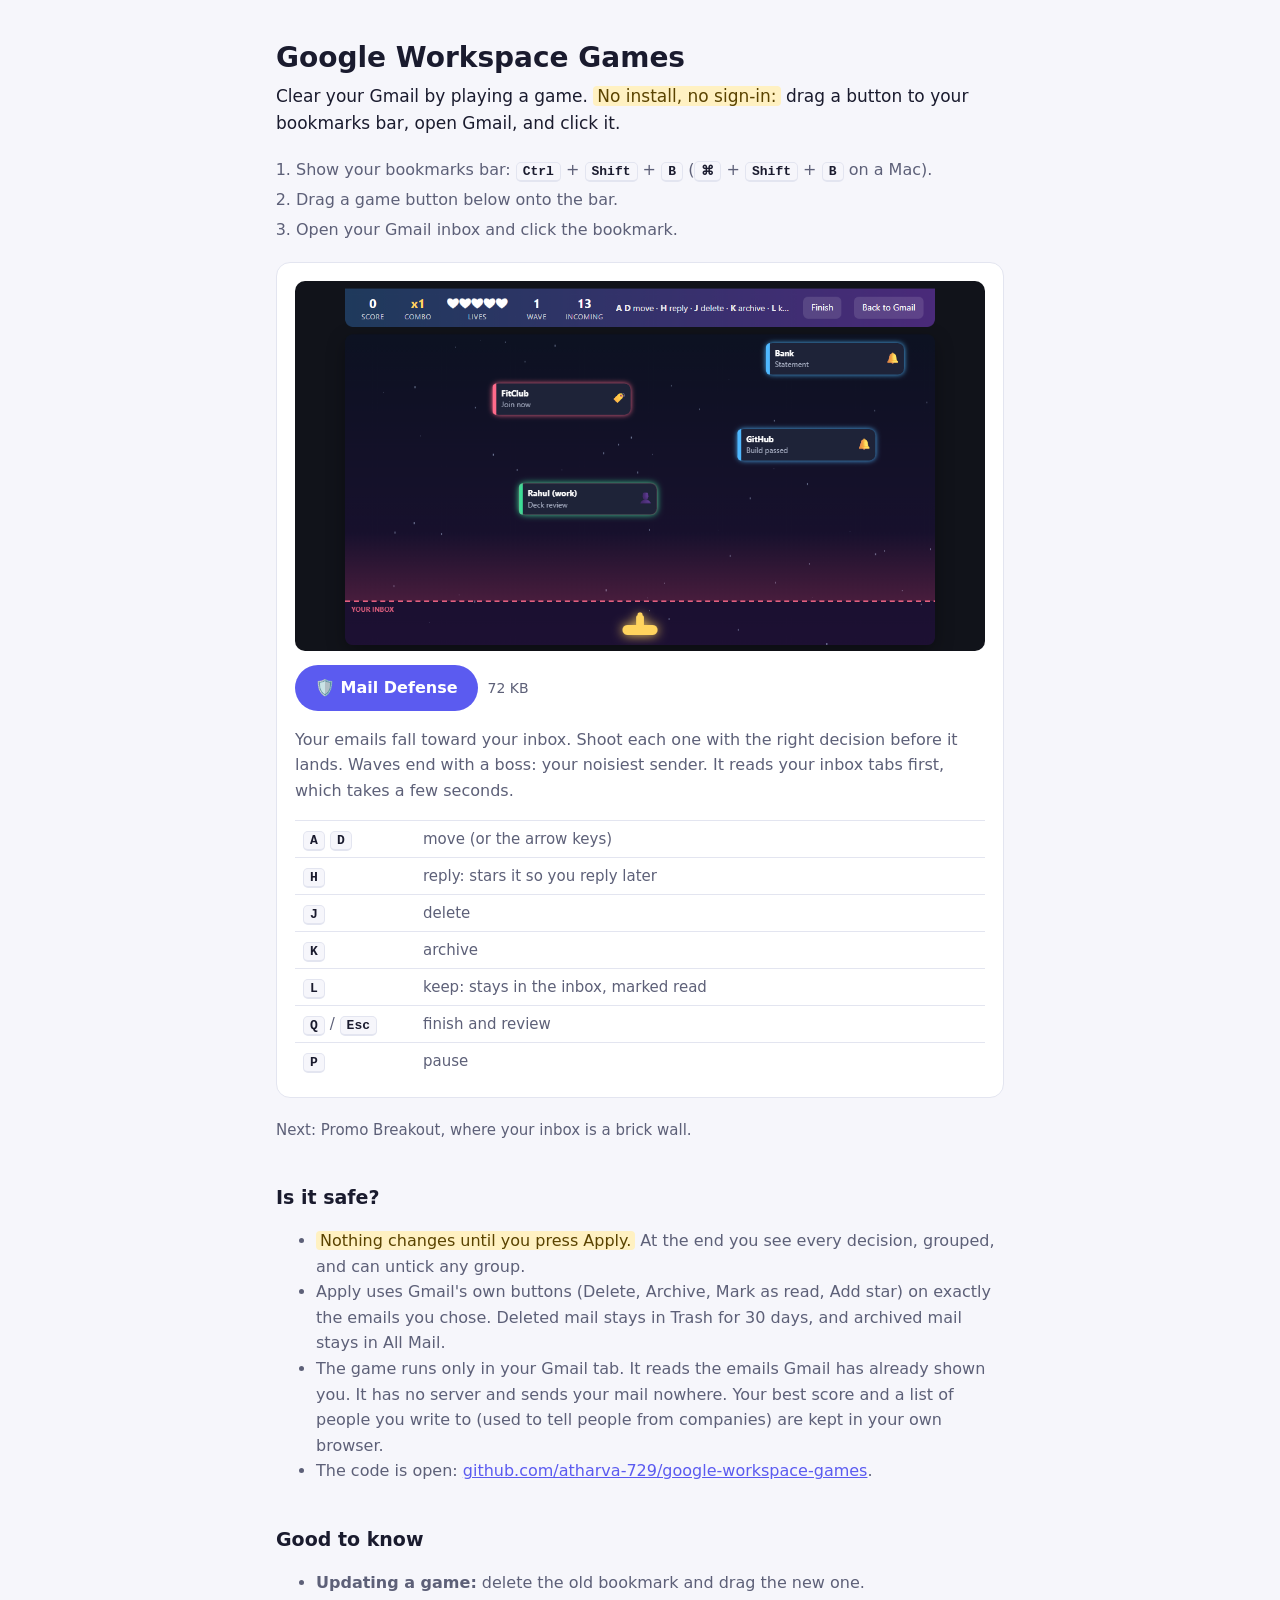
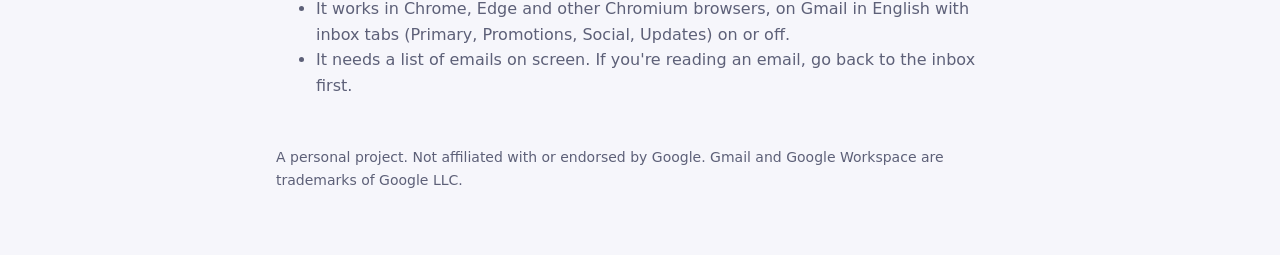
==== docs/index.html @ e8d9c585 "Mail Defense as a bookmarklet, right-hand controls, Gmail rate-limit fix - Bookmarklet: Mail Defense" ====
<!doctype html>
<html lang="en"><head><meta charset="utf-8"><meta name="viewport" content="width=device-width, initial-scale=1">
<title>Google Workspace Games</title>
<meta name="description" content="Clear your Gmail by playing a game. Drag a button to your bookmarks bar, open Gmail, click it. No install, no sign-in.">
<style>
  :root { --bg: #f6f6fb; --fg: #1a1b2e; --dim: #5d6078; --card: #ffffff; --line: #e3e5f0; --accent: #5b5bf0; --hi: #fff1c2; --hi-fg: #5a4300; }
  @media (prefers-color-scheme: dark) { :root:not([data-theme="light"]) { --bg: #0f1020; --fg: #eceefa; --dim: #a0a3c0; --card: #1a1c33; --line: #2b2e4a; --accent: #9a9aff; --hi: #3a3214; --hi-fg: #ffe08a; } }
  * { box-sizing: border-box; }
  body { margin: 0; background: var(--bg); color: var(--fg); font: 16px/1.6 system-ui, "Segoe UI", sans-serif; }
  main { max-width: 760px; margin: 0 auto; padding: 40px 16px 64px; overflow-wrap: anywhere; }
  h1 { font-size: 28px; line-height: 1.25; margin: 0 0 8px; }
  h2 { font-size: 19px; margin: 40px 0 10px; }
  p, li { color: var(--dim); }
  .lead { font-size: 17px; color: var(--fg); margin: 0 0 20px; }
  mark { background: var(--hi); color: var(--hi-fg); padding: 0 4px; border-radius: 4px; }
  .game { background: var(--card); border: 1px solid var(--line); border-radius: 14px; padding: 18px; margin: 20px 0; }
  .game img { width: 100%; height: auto; aspect-ratio: 1100 / 590; object-fit: cover; object-position: top; border-radius: 10px; display: block; margin-bottom: 14px; }
  .drag { display: inline-block; padding: 10px 20px; border-radius: 999px; background: var(--accent); color: #fff; font-weight: 650; text-decoration: none; cursor: grab; }
  .drag:active { cursor: grabbing; }
  .size { margin-left: 10px; color: var(--dim); font-size: 14px; }
  .steps { padding-left: 20px; }
  .steps li { margin: 4px 0; }
  table { border-collapse: collapse; width: 100%; font-size: 15px; }
  td { padding: 6px 8px; border-top: 1px solid var(--line); color: var(--dim); }
  td:first-child { width: 120px; white-space: nowrap; }
  kbd { display: inline-block; min-width: 22px; padding: 1px 6px; border: 1px solid var(--line); border-bottom-width: 2px; border-radius: 5px; background: var(--bg); color: var(--fg); font: 600 13px ui-monospace, Consolas, monospace; text-align: center; }
  .soon { color: var(--dim); font-size: 15px; }
  footer { margin-top: 48px; font-size: 14px; color: var(--dim); }
  a { color: var(--accent); }
</style></head>
<body><main>
<h1>Google Workspace Games</h1>
<p class="lead">Clear your Gmail by playing a game. <mark>No install, no sign-in:</mark> drag a button to your bookmarks bar, open Gmail, and click it.</p>
<ol class="steps">
  <li>Show your bookmarks bar: <kbd>Ctrl</kbd> + <kbd>Shift</kbd> + <kbd>B</kbd> (<kbd>⌘</kbd> + <kbd>Shift</kbd> + <kbd>B</kbd> on a Mac).</li>
  <li>Drag a game button below onto the bar.</li>
  <li>Open your Gmail inbox and click the bookmark.</li>
</ol>

<section class="game">
  <img src="defense.png" alt="Mail Defense: emails fall toward your inbox while you shoot them from the bottom" width="1100" height="590">
  <a class="drag" href="javascript:(()%20%3D%3E%20%7B%0Aconst%20IA_CSS%20%3D%20%22%3Ahost%20%7B%5Cn%20%20--bg%3A%20%23f6f7fb%3B%20--panel%3A%20%23ffffff%3B%20--line%3A%20%23e3e6ee%3B%20--text%3A%20%231c2030%3B%20--dim%3A%20%236b7285%3B%5Cn%20%20--accent%3A%20%235b5bf0%3B%20--accent-soft%3A%20%23ececfe%3B%20--sel%3A%20%23fff6d6%3B%20--gold%3A%20%23f2a20c%3B%20--good%3A%20%231f9d63%3B%20--bad%3A%20%23d84a4a%3B%5Cn%7D%5Cn%40media%20(prefers-color-scheme%3A%20dark)%20%7B%5Cn%20%20%3Ahost%20%7B%20--bg%3A%20%2311131a%3B%20--panel%3A%20%23181b24%3B%20--line%3A%20%232a2f3d%3B%20--text%3A%20%23e7e9f0%3B%20--dim%3A%20%238e95a8%3B%5Cn%20%20%20%20--accent%3A%20%238b8bff%3B%20--accent-soft%3A%20%2323264a%3B%20--sel%3A%20%232b2a1c%3B%20%7D%5Cn%7D%5Cn*%20%7B%20box-sizing%3A%20border-box%3B%20%7D%5Cnhtml%2C%20body%20%7B%20margin%3A%200%3B%20background%3A%20var(--bg)%3B%20color%3A%20var(--text)%3B%20font%3A%2014px%2F1.45%20%5C%22Segoe%20UI%5C%22%2C%20system-ui%2C%20sans-serif%3B%20%7D%5Cnbutton%20%7B%20font%3A%20inherit%3B%20color%3A%20inherit%3B%20background%3A%20var(--panel)%3B%20border%3A%201px%20solid%20var(--line)%3B%20border-radius%3A%208px%3B%20padding%3A%206px%2012px%3B%20cursor%3A%20pointer%3B%20%7D%5Cnbutton%3Ahover%20%7B%20border-color%3A%20var(--accent)%3B%20%7D%5Cnbutton.primary%20%7B%20background%3A%20var(--accent)%3B%20border-color%3A%20var(--accent)%3B%20color%3A%20%23fff%3B%20%7D%5Cnbutton.link%20%7B%20border%3A%200%3B%20background%3A%20none%3B%20color%3A%20var(--accent)%3B%20padding%3A%204px%206px%3B%20%7D%5Cn.hidden%20%7B%20display%3A%20none%20!important%3B%20%7D%5Cn%5Cn.landing%20%7B%20max-width%3A%20460px%3B%20margin%3A%2018vh%20auto%200%3B%20text-align%3A%20center%3B%20padding%3A%200%2016px%3B%20%7D%5Cn.landing%20h1%20%7B%20font-size%3A%202rem%3B%20margin%3A%200%200%208px%3B%20%7D%5Cn.landing%20p%20%7B%20color%3A%20var(--dim)%3B%20%7D%5Cn.landing-btns%20%7B%20display%3A%20flex%3B%20gap%3A%2012px%3B%20justify-content%3A%20center%3B%20margin%3A%2024px%200%2012px%3B%20%7D%5Cn.landing-btns%20button%20%7B%20padding%3A%2010px%2020px%3B%20%7D%5Cn.msg%20%7B%20font-size%3A%20.9rem%3B%20color%3A%20var(--bad)%20!important%3B%20white-space%3A%20pre-line%3B%20%7D%5Cn%5Cn.top%20%7B%20position%3A%20sticky%3B%20top%3A%200%3B%20z-index%3A%205%3B%20display%3A%20flex%3B%20align-items%3A%20center%3B%20gap%3A%2014px%3B%20padding%3A%2010px%2020px%3B%20background%3A%20var(--panel)%3B%20border-bottom%3A%201px%20solid%20var(--line)%3B%20%7D%5Cn.brand%20%7B%20font-weight%3A%20700%3B%20letter-spacing%3A%20.2px%3B%20%7D%5Cn.views%20%7B%20display%3A%20flex%3B%20gap%3A%204px%3B%20%7D%5Cn.views%20button%20%7B%20border%3A%200%3B%20background%3A%20none%3B%20color%3A%20var(--dim)%3B%20%7D%5Cn.views%20button.active%20%7B%20background%3A%20var(--accent-soft)%3B%20color%3A%20var(--accent)%3B%20font-weight%3A%20600%3B%20%7D%5Cn%23searchForm%20%7B%20flex%3A%201%3B%20max-width%3A%20520px%3B%20%7D%5Cn%23search%20%7B%20width%3A%20100%25%3B%20padding%3A%208px%2012px%3B%20border-radius%3A%208px%3B%20border%3A%201px%20solid%20var(--line)%3B%20background%3A%20var(--bg)%3B%20color%3A%20var(--text)%3B%20font%3A%20inherit%3B%20%7D%5Cn.game-btn.on%20%7B%20background%3A%20var(--gold)%3B%20border-color%3A%20var(--gold)%3B%20color%3A%20%231b1300%3B%20font-weight%3A%20600%3B%20%7D%5Cn.who%20%7B%20margin-left%3A%20auto%3B%20color%3A%20var(--dim)%3B%20font-size%3A%20.85rem%3B%20white-space%3A%20nowrap%3B%20%7D%5Cn%5Cn.hud%20%7B%20position%3A%20sticky%3B%20top%3A%2053px%3B%20z-index%3A%204%3B%20display%3A%20flex%3B%20align-items%3A%20center%3B%20gap%3A%2022px%3B%20padding%3A%208px%2020px%3B%20background%3A%20linear-gradient(90deg%2C%20%232a1f5c%2C%20%234a2a7a)%3B%20color%3A%20%23fff%3B%20%7D%5Cn.stat%20%7B%20display%3A%20flex%3B%20flex-direction%3A%20column%3B%20align-items%3A%20center%3B%20min-width%3A%2052px%3B%20%7D%5Cn.stat%20b%20%7B%20font-size%3A%201.25rem%3B%20font-variant-numeric%3A%20tabular-nums%3B%20%7D%5Cn.stat%20span%20%7B%20font-size%3A%20.7rem%3B%20text-transform%3A%20uppercase%3B%20letter-spacing%3A%20.6px%3B%20opacity%3A%20.7%3B%20%7D%5Cn.combo%20b%20%7B%20color%3A%20%23ffd45e%3B%20%7D%5Cn.combo%20i%20%7B%20display%3A%20block%3B%20width%3A%2052px%3B%20height%3A%203px%3B%20background%3A%20rgba(255%2C255%2C255%2C.2)%3B%20border-radius%3A%202px%3B%20margin-top%3A%202px%3B%20%7D%5Cn.combo%20em%20%7B%20display%3A%20block%3B%20height%3A%20100%25%3B%20width%3A%200%3B%20background%3A%20%23ffd45e%3B%20border-radius%3A%202px%3B%20%7D%5Cn.combo.pop%20b%20%7B%20animation%3A%20pop%20.25s%3B%20%7D%5Cn%40keyframes%20pop%20%7B%2050%25%20%7B%20transform%3A%20scale(1.4)%3B%20%7D%20%7D%5Cn.progress%20%7B%20position%3A%20relative%3B%20flex%3A%201%3B%20height%3A%2018px%3B%20background%3A%20rgba(255%2C255%2C255%2C.15)%3B%20border-radius%3A%209px%3B%20overflow%3A%20hidden%3B%20%7D%5Cn%23progressFill%20%7B%20height%3A%20100%25%3B%20width%3A%200%3B%20background%3A%20linear-gradient(90deg%2C%20%233ddc97%2C%20%23ffd45e)%3B%20transition%3A%20width%20.3s%3B%20%7D%5Cn%23progressText%20%7B%20position%3A%20absolute%3B%20inset%3A%200%3B%20text-align%3A%20center%3B%20font-size%3A%20.75rem%3B%20line-height%3A%2018px%3B%20%7D%5Cn%5Cnmain%20%7B%20max-width%3A%201100px%3B%20margin%3A%2016px%20auto%3B%20padding%3A%200%2020px%2080px%3B%20%7D%5Cn.status%20%7B%20color%3A%20var(--dim)%3B%20padding%3A%208px%204px%3B%20%7D%5Cn%23list%20%7B%20list-style%3A%20none%3B%20margin%3A%200%3B%20padding%3A%200%3B%20background%3A%20var(--panel)%3B%20border%3A%201px%20solid%20var(--line)%3B%20border-radius%3A%2010px%3B%20overflow%3A%20hidden%3B%20%7D%5Cn%23list%3Aempty%20%7B%20display%3A%20none%3B%20%7D%5Cn.row%20%7B%20display%3A%20grid%3B%20grid-template-columns%3A%2028px%20190px%201fr%20auto%3B%20gap%3A%2010px%3B%20align-items%3A%20center%3B%20padding%3A%209px%2014px%3B%20border-bottom%3A%201px%20solid%20var(--line)%3B%20cursor%3A%20pointer%3B%20position%3A%20relative%3B%20transition%3A%20transform%20.18s%2C%20opacity%20.18s%3B%20%7D%5Cn.row%3Alast-child%20%7B%20border-bottom%3A%200%3B%20%7D%5Cn.row%3Ahover%20%7B%20background%3A%20var(--accent-soft)%3B%20%7D%5Cn.row.sel%20%7B%20background%3A%20var(--sel)%3B%20box-shadow%3A%20inset%203px%200%200%20var(--accent)%3B%20%7D%5Cn.row.unread%20.from%2C%20.row.unread%20.subj%20%7B%20font-weight%3A%20700%3B%20%7D%5Cn.row%3Anot(.unread)%20%7B%20color%3A%20var(--dim)%3B%20%7D%5Cn.row.leaving%20%7B%20transform%3A%20translateX(60px)%3B%20opacity%3A%200%3B%20%7D%5Cn.from%20%7B%20white-space%3A%20nowrap%3B%20overflow%3A%20hidden%3B%20text-overflow%3A%20ellipsis%3B%20%7D%5Cn.from%20small%20%7B%20color%3A%20var(--dim)%3B%20font-weight%3A%20400%3B%20%7D%5Cn.text%20%7B%20white-space%3A%20nowrap%3B%20overflow%3A%20hidden%3B%20text-overflow%3A%20ellipsis%3B%20%7D%5Cn.subj%20%7B%20color%3A%20var(--text)%3B%20%7D%5Cn.snip%20%7B%20color%3A%20var(--dim)%3B%20%7D%5Cn.date%20%7B%20font-size%3A%20.8rem%3B%20color%3A%20var(--dim)%3B%20white-space%3A%20nowrap%3B%20%7D%5Cn.acts%20%7B%20position%3A%20absolute%3B%20right%3A%2012px%3B%20display%3A%20none%3B%20gap%3A%206px%3B%20background%3A%20inherit%3B%20%7D%5Cn.row%3Ahover%20.acts%20%7B%20display%3A%20flex%3B%20%7D%5Cn.row%3Ahover%20.date%20%7B%20visibility%3A%20hidden%3B%20%7D%5Cn.acts%20button%20%7B%20padding%3A%203px%209px%3B%20font-size%3A%20.8rem%3B%20%7D%5Cn.star%20%7B%20border%3A%200%3B%20background%3A%20none%3B%20padding%3A%200%3B%20font-size%3A%201.1rem%3B%20color%3A%20var(--line)%3B%20%7D%5Cn.star.on%20%7B%20color%3A%20var(--gold)%3B%20%7D%5Cn.empty%20%7B%20text-align%3A%20center%3B%20padding%3A%2060px%200%3B%20color%3A%20var(--dim)%3B%20font-size%3A%201.1rem%3B%20%7D%5Cn%5Cn.thread-head%20%7B%20display%3A%20flex%3B%20align-items%3A%20center%3B%20gap%3A%2010px%3B%20margin-bottom%3A%2012px%3B%20flex-wrap%3A%20wrap%3B%20%7D%5Cn.thread-head%20h1%20%7B%20flex-basis%3A%20100%25%3B%20font-size%3A%201.35rem%3B%20margin%3A%206px%200%200%3B%20%7D%5Cn.msg-card%20%7B%20background%3A%20var(--panel)%3B%20border%3A%201px%20solid%20var(--line)%3B%20border-radius%3A%2010px%3B%20margin-bottom%3A%2012px%3B%20overflow%3A%20hidden%3B%20%7D%5Cn.msg-card%20header%20%7B%20display%3A%20flex%3B%20gap%3A%208px%3B%20align-items%3A%20baseline%3B%20padding%3A%2010px%2014px%3B%20border-bottom%3A%201px%20solid%20var(--line)%3B%20%7D%5Cn.msg-card%20header%20span%20%7B%20color%3A%20var(--dim)%3B%20font-size%3A%20.85rem%3B%20%7D%5Cn.msg-card%20header%20time%20%7B%20margin-left%3A%20auto%3B%20color%3A%20var(--dim)%3B%20font-size%3A%20.8rem%3B%20%7D%5Cn.msg-card%20iframe%20%7B%20display%3A%20block%3B%20width%3A%20100%25%3B%20border%3A%200%3B%20background%3A%20%23fff%3B%20min-height%3A%2060px%3B%20%7D%5Cn%5Cn.toast%20%7B%20position%3A%20fixed%3B%20left%3A%2050%25%3B%20bottom%3A%2024px%3B%20transform%3A%20translateX(-50%25)%3B%20background%3A%20%2323263a%3B%20color%3A%20%23fff%3B%20padding%3A%2010px%2016px%3B%20border-radius%3A%208px%3B%20display%3A%20flex%3B%20gap%3A%2012px%3B%20align-items%3A%20center%3B%20z-index%3A%2020%3B%20box-shadow%3A%200%206px%2024px%20rgba(0%2C0%2C0%2C.25)%3B%20%7D%5Cn.toast%20button%20%7B%20background%3A%20none%3B%20border%3A%200%3B%20color%3A%20%23ffd45e%3B%20font-weight%3A%20600%3B%20padding%3A%200%3B%20%7D%5Cn.float%20%7B%20position%3A%20fixed%3B%20z-index%3A%2030%3B%20pointer-events%3A%20none%3B%20font-weight%3A%20800%3B%20color%3A%20var(--gold)%3B%20text-shadow%3A%200%201px%200%20rgba(0%2C0%2C0%2C.25)%3B%20animation%3A%20floatUp%20.9s%20ease-out%20forwards%3B%20%7D%5Cn%40keyframes%20floatUp%20%7B%20to%20%7B%20transform%3A%20translateY(-46px)%3B%20opacity%3A%200%3B%20%7D%20%7D%5Cn%5Cn.overlay%20%7B%20position%3A%20fixed%3B%20inset%3A%200%3B%20z-index%3A%2040%3B%20background%3A%20rgba(10%2C12%2C20%2C.55)%3B%20display%3A%20grid%3B%20place-items%3A%20center%3B%20%7D%5Cn.panel%20%7B%20background%3A%20var(--panel)%3B%20border-radius%3A%2014px%3B%20padding%3A%2022px%2026px%3B%20width%3A%20min(420px%2C%2092vw)%3B%20%7D%5Cn.panel%20h2%20%7B%20margin%3A%200%200%2010px%3B%20font-size%3A%201.1rem%3B%20%7D%5Cn.panel%20dl%20%7B%20display%3A%20grid%3B%20grid-template-columns%3A%2090px%201fr%3B%20gap%3A%204px%2012px%3B%20margin%3A%200%200%2016px%3B%20%7D%5Cn.panel%20dt%20%7B%20font-family%3A%20ui-monospace%2C%20Consolas%2C%20monospace%3B%20color%3A%20var(--accent)%3B%20%7D%5Cn.panel%20dd%20%7B%20margin%3A%200%3B%20%7D%5Cn.panel%20p%20%7B%20color%3A%20var(--dim)%3B%20%7D%5Cn.win%20%7B%20text-align%3A%20center%3B%20%7D%5Cn.win%20h1%20%7B%20font-size%3A%202.2rem%3B%20margin%3A%200%200%204px%3B%20%7D%5Cn.win%20.big%20%7B%20font-size%3A%203rem%3B%20font-weight%3A%20800%3B%20color%3A%20var(--gold)%3B%20%7D%5Cn.win%20.stats%20%7B%20display%3A%20flex%3B%20justify-content%3A%20center%3B%20gap%3A%2024px%3B%20margin%3A%2012px%200%2018px%3B%20color%3A%20var(--dim)%3B%20%7D%5Cn.win%20.stats%20b%20%7B%20display%3A%20block%3B%20color%3A%20var(--text)%3B%20font-size%3A%201.2rem%3B%20%7D%5Cn.confetti%20%7B%20position%3A%20fixed%3B%20top%3A%20-12px%3B%20width%3A%208px%3B%20height%3A%2014px%3B%20z-index%3A%2050%3B%20pointer-events%3A%20none%3B%20animation%3A%20fall%20linear%20forwards%3B%20%7D%5Cn%40keyframes%20fall%20%7B%20to%20%7B%20transform%3A%20translateY(105vh)%20rotate(720deg)%3B%20%7D%20%7D%5Cn%5Cn%2F*%20----------%20reply%20composer%20----------%20*%2F%5Cn%23replyBox%3Anot(%3Aempty)%20%7B%20margin-top%3A%204px%3B%20%7D%5Cn.composer%20%7B%20background%3A%20var(--panel)%3B%20border%3A%201px%20solid%20var(--accent)%3B%20border-radius%3A%2010px%3B%20padding%3A%2012px%2014px%3B%20%7D%5Cn.c-to%20%7B%20color%3A%20var(--dim)%3B%20font-size%3A%20.85rem%3B%20margin-bottom%3A%208px%3B%20%7D%5Cn.c-to%20b%20%7B%20color%3A%20var(--text)%3B%20%7D%5Cn.chips%20%7B%20display%3A%20flex%3B%20flex-wrap%3A%20wrap%3B%20gap%3A%206px%3B%20margin-bottom%3A%208px%3B%20%7D%5Cn.chips%20button%20%7B%20font-size%3A%20.82rem%3B%20padding%3A%204px%2010px%3B%20border-radius%3A%2016px%3B%20background%3A%20var(--accent-soft)%3B%20border-color%3A%20transparent%3B%20%7D%5Cn.chips%20kbd%2C%20.c-actions%20kbd%2C%20.t-actions%20kbd%2C%20.t-sweep%20kbd%20%7B%20font%3A%20600%20.7rem%20ui-monospace%2C%20Consolas%2C%20monospace%3B%20background%3A%20rgba(127%2C127%2C127%2C.18)%3B%20border-radius%3A%204px%3B%20padding%3A%201px%205px%3B%20margin-right%3A%204px%3B%20%7D%5Cn.composer%20textarea%20%7B%20width%3A%20100%25%3B%20resize%3A%20vertical%3B%20font%3A%2015px%2F1.5%20inherit%3B%20font-family%3A%20inherit%3B%20padding%3A%2010px%3B%20border-radius%3A%208px%3B%20border%3A%201px%20solid%20var(--line)%3B%20background%3A%20var(--bg)%3B%20color%3A%20var(--text)%3B%20%7D%5Cn.c-actions%20%7B%20display%3A%20flex%3B%20gap%3A%208px%3B%20align-items%3A%20center%3B%20margin-top%3A%208px%3B%20%7D%5Cn.c-note%20%7B%20margin-left%3A%20auto%3B%20color%3A%20var(--dim)%3B%20font-size%3A%20.8rem%3B%20%7D%5Cn%5Cn%2F*%20----------%20triage%20run%20----------%20*%2F%5Cn%23triage%20%7B%20max-width%3A%20860px%3B%20margin%3A%200%20auto%3B%20padding%3A%200%2020px%2060px%3B%20%7D%5Cn.t-loading%20%7B%20text-align%3A%20center%3B%20padding%3A%2080px%200%3B%20%7D%5Cn.t-hud%20%7B%20position%3A%20sticky%3B%20top%3A%2053px%3B%20z-index%3A%204%3B%20display%3A%20flex%3B%20align-items%3A%20center%3B%20gap%3A%2020px%3B%20padding%3A%2010px%2018px%3B%20margin%3A%200%20-20px%2018px%3B%20background%3A%20linear-gradient(90deg%2C%20%232a1f5c%2C%20%234a2a7a)%3B%20color%3A%20%23fff%3B%20border-radius%3A%200%200%2012px%2012px%3B%20%7D%5Cn.t-hud%20.progress%20%3E%20div%20%7B%20height%3A%20100%25%3B%20background%3A%20linear-gradient(90deg%2C%20%233ddc97%2C%20%23ffd45e)%3B%20transition%3A%20width%20.3s%3B%20%7D%5Cn.t-hud%20.progress%20span%20%7B%20position%3A%20absolute%3B%20inset%3A%200%3B%20text-align%3A%20center%3B%20font-size%3A%20.75rem%3B%20line-height%3A%2018px%3B%20%7D%5Cn.t-quit%20%7B%20background%3A%20rgba(255%2C255%2C255%2C.12)%3B%20border-color%3A%20transparent%3B%20color%3A%20%23fff%3B%20%7D%5Cn.t-card%20%7B%20background%3A%20var(--panel)%3B%20border%3A%201px%20solid%20var(--line)%3B%20border-radius%3A%2014px%3B%20padding%3A%2016px%2020px%2018px%3B%20box-shadow%3A%200%2010px%2030px%20rgba(0%2C0%2C0%2C.12)%3B%20border-top%3A%205px%20solid%20var(--dim)%3B%20transition%3A%20transform%20.22s%20ease-in%2C%20opacity%20.22s%20ease-in%3B%20%7D%5Cn.t-card.kind-person%20%7B%20border-top-color%3A%20%233ddc97%3B%20%7D%5Cn.t-card.kind-promo%20%7B%20border-top-color%3A%20%23ff6b8b%3B%20%7D%5Cn.t-card.kind-update%20%7B%20border-top-color%3A%20%235bc0ff%3B%20%7D%5Cn.t-card-top%20%7B%20display%3A%20flex%3B%20align-items%3A%20center%3B%20gap%3A%2010px%3B%20font-size%3A%20.82rem%3B%20color%3A%20var(--dim)%3B%20%7D%5Cn.t-card-top%20.date%20%7B%20margin-left%3A%20auto%3B%20%7D%5Cn.chip%20%7B%20font-weight%3A%20700%3B%20padding%3A%202px%2010px%3B%20border-radius%3A%2012px%3B%20background%3A%20var(--accent-soft)%3B%20color%3A%20var(--text)%3B%20%7D%5Cn.t-from%20%7B%20margin-top%3A%2010px%3B%20%7D%5Cn.t-from%20span%2C%20.t-from%20small%20%7B%20color%3A%20var(--dim)%3B%20font-size%3A%20.85rem%3B%20%7D%5Cn.t-card%20h2%20%7B%20margin%3A%204px%200%2012px%3B%20font-size%3A%201.3rem%3B%20%7D%5Cn.t-body%20iframe%20%7B%20display%3A%20block%3B%20width%3A%20100%25%3B%20height%3A%2038vh%3B%20border%3A%200%3B%20border-radius%3A%208px%3B%20background%3A%20%23fff%3B%20%7D%5Cn%23tCompose%3Anot(%3Aempty)%20%7B%20margin-top%3A%2012px%3B%20%7D%5Cn.t-actions%20%7B%20display%3A%20grid%3B%20grid-template-columns%3A%20repeat(6%2C%201fr)%3B%20gap%3A%208px%3B%20margin-top%3A%2014px%3B%20transition%3A%20opacity%20.15s%3B%20%7D%5Cn.t-actions.dim%20%7B%20opacity%3A%20.3%3B%20pointer-events%3A%20none%3B%20%7D%5Cn.t-actions%20button%20%7B%20display%3A%20flex%3B%20flex-direction%3A%20column%3B%20align-items%3A%20center%3B%20gap%3A%203px%3B%20padding%3A%2010px%204px%3B%20border-radius%3A%2010px%3B%20%7D%5Cn.t-actions%20button%3Adisabled%20%7B%20opacity%3A%20.35%3B%20cursor%3A%20not-allowed%3B%20%7D%5Cn.t-actions%20em%20%7B%20font-style%3A%20normal%3B%20font-weight%3A%20800%3B%20font-size%3A%20.8rem%3B%20%7D%5Cn.t-actions%20em.hi%20%7B%20color%3A%20var(--good)%3B%20%7D%20.t-actions%20em.mid%20%7B%20color%3A%20var(--gold)%3B%20%7D%20.t-actions%20em.lo%20%7B%20color%3A%20var(--dim)%3B%20%7D%5Cn.t-sweep%20%7B%20margin-top%3A%2012px%3B%20padding%3A%2010px%2014px%3B%20border-radius%3A%2010px%3B%20background%3A%20var(--accent-soft)%3B%20font-size%3A%20.9rem%3B%20%7D%5Cn.t-sweep%20button%20%7B%20padding%3A%203px%2010px%3B%20font-size%3A%20.82rem%3B%20margin-left%3A%204px%3B%20%7D%5Cn.fly-read%20%7B%20transform%3A%20translateY(-40px)%20scale(.96)%3B%20opacity%3A%200%3B%20%7D%5Cn.fly-archive%20%7B%20transform%3A%20translateX(120px)%20rotate(4deg)%3B%20opacity%3A%200%3B%20%7D%5Cn.fly-delete%20%7B%20transform%3A%20translateY(80px)%20rotate(-3deg)%3B%20opacity%3A%200%3B%20%7D%5Cn.fly-reply%20%7B%20transform%3A%20translateX(-120px)%20rotate(-4deg)%3B%20opacity%3A%200%3B%20%7D%5Cn.fly-later%20%7B%20transform%3A%20scale(.85)%3B%20opacity%3A%200%3B%20%7D%5Cn.t-end%20%7B%20text-align%3A%20center%3B%20padding%3A%2040px%200%3B%20%7D%5Cn.t-end%20h1%20%7B%20margin%3A%200%200%206px%3B%20font-size%3A%202rem%3B%20%7D%5Cn.t-end%20.big%20%7B%20font-size%3A%203.4rem%3B%20font-weight%3A%20800%3B%20color%3A%20var(--gold)%3B%20%7D%5Cn.t-end%20.dim%2C%20.dim%20%7B%20color%3A%20var(--dim)%3B%20%7D%5Cn.t-stats%20%7B%20display%3A%20flex%3B%20justify-content%3A%20center%3B%20gap%3A%2028px%3B%20margin%3A%2018px%200%2010px%3B%20color%3A%20var(--dim)%3B%20%7D%5Cn.t-stats%20b%20%7B%20display%3A%20block%3B%20color%3A%20var(--text)%3B%20font-size%3A%201.3rem%3B%20%7D%5Cn.t-break%20%7B%20color%3A%20var(--dim)%3B%20margin-bottom%3A%2014px%3B%20%7D%5Cn.t-unsub%20%7B%20display%3A%20inline-block%3B%20text-align%3A%20left%3B%20background%3A%20var(--panel)%3B%20border%3A%201px%20solid%20var(--line)%3B%20border-radius%3A%2010px%3B%20padding%3A%2012px%2018px%3B%20margin%3A%208px%200%2016px%3B%20%7D%5Cn.t-unsub%20ul%20%7B%20margin%3A%206px%200%200%3B%20padding-left%3A%2018px%3B%20%7D%5Cn.t-unsub%20a%20%7B%20color%3A%20var(--accent)%3B%20margin-left%3A%206px%3B%20%7D%5Cn.t-end-btns%20%7B%20display%3A%20flex%3B%20gap%3A%2010px%3B%20justify-content%3A%20center%3B%20%7D%5Cn%5Cn%2F*%20----------%20controls%20bar%20----------%20*%2F%5Cn.keybar%20%7B%20position%3A%20fixed%3B%20left%3A%200%3B%20right%3A%200%3B%20bottom%3A%200%3B%20z-index%3A%2015%3B%20display%3A%20flex%3B%20flex-wrap%3A%20wrap%3B%20justify-content%3A%20center%3B%20gap%3A%206px%2018px%3B%20padding%3A%208px%2016px%3B%20background%3A%20var(--panel)%3B%20border-top%3A%201px%20solid%20var(--line)%3B%20color%3A%20var(--dim)%3B%20font-size%3A%20.82rem%3B%20%7D%5Cn.keybar%20kbd%20%7B%20font%3A%20600%20.75rem%20ui-monospace%2C%20Consolas%2C%20monospace%3B%20color%3A%20var(--text)%3B%20background%3A%20var(--accent-soft)%3B%20border%3A%201px%20solid%20var(--line)%3B%20border-radius%3A%204px%3B%20padding%3A%201px%206px%3B%20margin-right%3A%202px%3B%20%7D%5Cn.toast%20%7B%20bottom%3A%2064px%3B%20%7D%5Cn%23triage%20%7B%20padding-bottom%3A%2090px%3B%20%7D%5Cn%5Cn%2F*%20----------%20promo%20breakout%20----------%20*%2F%5Cn%23breakout%20%7B%20display%3A%20flex%3B%20flex-direction%3A%20column%3B%20align-items%3A%20center%3B%20padding%3A%200%2020px%2090px%3B%20%7D%5Cn.bk-hud%20%7B%20position%3A%20sticky%3B%20top%3A%2053px%3B%20z-index%3A%204%3B%20display%3A%20flex%3B%20align-items%3A%20center%3B%20gap%3A%2020px%3B%20padding%3A%208px%2018px%3B%20margin-bottom%3A%2012px%3B%20width%3A%20min(940px%2C%20100%25)%3B%20background%3A%20linear-gradient(90deg%2C%20%235c1f3a%2C%20%234a2a7a)%3B%20color%3A%20%23fff%3B%20border-radius%3A%200%200%2012px%2012px%3B%20%7D%5Cn.bk-ticker%20%7B%20flex%3A%201%3B%20font-size%3A%20.85rem%3B%20opacity%3A%20.9%3B%20white-space%3A%20nowrap%3B%20overflow%3A%20hidden%3B%20text-overflow%3A%20ellipsis%3B%20%7D%5Cn%23bkCanvas%20%7B%20border-radius%3A%2012px%3B%20box-shadow%3A%200%2010px%2030px%20rgba(0%2C0%2C0%2C.3)%3B%20cursor%3A%20none%3B%20%7D%5Cn.bk-review%20%7B%20max-width%3A%20760px%3B%20%7D%5Cn.bk-table%20%7B%20width%3A%20100%25%3B%20border-collapse%3A%20collapse%3B%20margin%3A%2014px%200%3B%20text-align%3A%20left%3B%20background%3A%20var(--panel)%3B%20border%3A%201px%20solid%20var(--line)%3B%20border-radius%3A%2010px%3B%20overflow%3A%20hidden%3B%20%7D%5Cn.bk-table%20th%2C%20.bk-table%20td%20%7B%20padding%3A%208px%2012px%3B%20border-bottom%3A%201px%20solid%20var(--line)%3B%20font-size%3A%20.9rem%3B%20%7D%5Cn.bk-table%20th%20%7B%20color%3A%20var(--dim)%3B%20font-weight%3A%20600%3B%20font-size%3A%20.8rem%3B%20%7D%5Cn.bk-table%20a%20%7B%20color%3A%20var(--accent)%3B%20%7D%5Cn%5Cn%2F*%20----------%20mail%20defense%20----------%20*%2F%5Cn%23defense%20%7B%20display%3A%20flex%3B%20flex-direction%3A%20column%3B%20align-items%3A%20center%3B%20padding%3A%200%2020px%2090px%3B%20%7D%5Cn.df-hud%20%7B%20background%3A%20linear-gradient(90deg%2C%20%231f3a5c%2C%20%234a2a7a)%3B%20%7D%5Cn%23dfCanvas%20%7B%20border-radius%3A%2012px%3B%20box-shadow%3A%200%2010px%2030px%20rgba(0%2C0%2C0%2C.3)%3B%20%7D%5Cn.df-groups%20%7B%20text-align%3A%20left%3B%20margin%3A%2014px%200%3B%20%7D%5Cn.df-group%20%7B%20background%3A%20var(--panel)%3B%20border%3A%201px%20solid%20var(--line)%3B%20border-radius%3A%2010px%3B%20margin-bottom%3A%208px%3B%20padding%3A%2010px%2014px%3B%20%7D%5Cn.df-group%20summary%20%7B%20cursor%3A%20pointer%3B%20%7D%5Cn.df-group%20ul%20%7B%20margin%3A%208px%200%202px%3B%20padding-left%3A%2022px%3B%20max-height%3A%20220px%3B%20overflow%3A%20auto%3B%20font-size%3A%20.88rem%3B%20%7D%5Cn.df-group%20li%20%7B%20margin%3A%202px%200%3B%20%7D%5Cn%5Cn.ia-root%20%7B%20position%3A%20absolute%3B%20inset%3A%200%3B%20overflow%3A%20auto%3B%20background%3A%20var(--bg)%3B%20color%3A%20var(--text)%3B%20font%3A%2014px%2F1.45%20%5C%22Segoe%20UI%5C%22%2C%20system-ui%2C%20sans-serif%3B%20padding-top%3A%2012px%3B%20%7D%5Cn.ia-check%20%7B%20--ia-ok%3A%201%3B%20position%3A%20absolute%3B%20%7D%5Cn.bk-hud%20%7B%20top%3A%200%3B%20%7D%22%3B%0Aif%20(document.getElementById('inbox-arcade'))%20return%3B%0Aif%20(location.hostname%20!%3D%3D%20'mail.google.com'%20%26%26%20!window.__iaAnyHost)%20%7B%20alert('Open%20Gmail%20(mail.google.com)%20first%2C%20then%20click%20this%20bookmark.')%3B%20return%3B%20%7D%0Alet%20policy%20%3D%20null%3B%0Aif%20(window.trustedTypes)%20%7B%0Atry%20%7B%20policy%20%3D%20trustedTypes.createPolicy('inbox-arcade'%2C%20%7B%20createHTML%3A%20(s)%20%3D%3E%20s%20%7D)%3B%20%7D%0Acatch%20%7B%20policy%20%3D%20trustedTypes.createPolicy('inbox-arcade-'%20%2B%20Date.now()%2C%20%7B%20createHTML%3A%20(s)%20%3D%3E%20s%20%7D)%3B%20%7D%0A%7D%0Afunction%20setHTML(el%2C%20html)%20%7B%20el.innerHTML%20%3D%20policy%20%3F%20policy.createHTML(html)%20%3A%20html%3B%20%7D%0Aconst%20esc%20%3D%20(s)%20%3D%3E%20String(s%20%3D%3D%20null%20%3F%20''%20%3A%20s).replace(%2F%5B%26%3C%3E%22'%5D%2Fg%2C%20(c)%20%3D%3E%20(%7B%20'%26'%3A%20'%26amp%3B'%2C%20'%3C'%3A%20'%26lt%3B'%2C%20'%3E'%3A%20'%26gt%3B'%2C%20'%22'%3A%20'%26quot%3B'%2C%20%22'%22%3A%20'%26%2339%3B'%20%7D)%5Bc%5D)%3B%0Aconst%20store%20%3D%20%7B%0Aget(k)%20%7B%20try%20%7B%20return%20JSON.parse(localStorage.getItem('inboxArcade.'%20%2B%20k))%3B%20%7D%20catch%20%7B%20return%20null%3B%20%7D%20%7D%2C%0Aset(k%2C%20v)%20%7B%20try%20%7B%20localStorage.setItem('inboxArcade.'%20%2B%20k%2C%20JSON.stringify(v))%3B%20%7D%20catch%20%7B%7D%20%7D%2C%0A%7D%3B%0Aconst%20sleep%20%3D%20(ms)%20%3D%3E%20new%20Promise((r)%20%3D%3E%20setTimeout(r%2C%20ms))%3B%0Aconst%20host%20%3D%20document.createElement('div')%3B%0Ahost.id%20%3D%20'inbox-arcade'%3B%0Ahost.style.cssText%20%3D%20'position%3Afixed%3Binset%3A0%3Bz-index%3A2147483646%3Bbackground%3A%2311131a'%3B%0Aconst%20root%20%3D%20host.attachShadow(%7B%20mode%3A%20'open'%20%7D)%3B%0Aconst%20wrap%20%3D%20document.createElement('div')%3B%0Awrap.className%20%3D%20'ia-root'%3B%0AsetHTML(wrap%2C%20'%3Ci%20class%3D%22ia-check%22%3E%3C%2Fi%3E%3Cdiv%20id%3D%22main%22%20class%3D%22hidden%22%3E%3C%2Fdiv%3E%3Csection%20id%3D%22defense%22%3E%3C%2Fsection%3E')%3B%0Aroot.appendChild(wrap)%3B%0Adocument.body.appendChild(host)%3B%0Aconst%20%24%20%3D%20(s)%20%3D%3E%20root.querySelector(s)%3B%0A(()%20%3D%3E%20%7B%0Aconst%20ok%20%3D%20()%20%3D%3E%20getComputedStyle(%24('.ia-check')).getPropertyValue('--ia-ok').trim()%20%3D%3D%3D%20'1'%3B%0Atry%20%7B%20const%20sheet%20%3D%20new%20CSSStyleSheet()%3B%20sheet.replaceSync(IA_CSS)%3B%20root.adoptedStyleSheets%20%3D%20%5Bsheet%5D%3B%20%7D%20catch%20%7B%7D%0Aif%20(!ok())%20%7B%0Aconst%20st%20%3D%20document.createElement('style')%3B%0Aconst%20n%20%3D%20document.querySelector('style%5Bnonce%5D%2C%20script%5Bnonce%5D')%3B%0Aif%20(n%20%26%26%20n.nonce)%20st.nonce%20%3D%20n.nonce%3B%0Ast.textContent%20%3D%20IA_CSS%3B%0Aroot.appendChild(st)%3B%0A%7D%0Aconsole.info('%5BInbox%20Arcade%5D%20styles%3A'%2C%20ok()%20%3F%20'ok'%20%3A%20'blocked')%3B%0A%7D)()%3B%0Afunction%20closeArcade()%20%7B%0Aif%20(typeof%20DF%20!%3D%3D%20'undefined')%20%7B%20DF.on%20%3D%20false%3B%20cancelAnimationFrame(DF.raf)%3B%20%7D%0A%5B'keydown'%2C%20'keyup'%2C%20'keypress'%5D.forEach((t)%20%3D%3E%20window.removeEventListener(t%2C%20onKey%2C%20true))%3B%0Ahost.remove()%3B%0A%7D%0Afunction%20onKey(e)%20%7B%0Aif%20(e.ctrlKey%20%7C%7C%20e.metaKey%20%7C%7C%20e.altKey)%20return%3B%0Ae.stopImmediatePropagation()%3B%0Aif%20(e.type%20%3D%3D%3D%20'keypress')%20return%3B%0Aif%20(e.type%20%3D%3D%3D%20'keyup')%20%7B%20if%20(DF.on)%20defenseKey(e%2C%20false)%3B%20return%3B%20%7D%0Aif%20(DF.on)%20%7B%20if%20(defenseKey(e))%20e.preventDefault()%3B%20%7D%0Aelse%20if%20((e.key%20%3D%3D%3D%20'Escape'%20%7C%7C%20e.key.toLowerCase()%20%3D%3D%3D%20'q')%20%26%26%20!applying)%20closeArcade()%3B%0A%7D%0A%5B'keydown'%2C%20'keyup'%2C%20'keypress'%5D.forEach((t)%20%3D%3E%20window.addEventListener(t%2C%20onKey%2C%20true))%3B%0Aconst%20T%20%3D%20%7B%20active%3A%20false%20%7D%2C%20BK%20%3D%20%7B%20on%3A%20false%20%7D%3B%0Afunction%20closeThread()%20%7B%7D%0Afunction%20loadList()%20%7B%20closeArcade()%3B%20%7D%20%2F%2F%20%22back%20to%20mail%22%20%3D%20close%20the%20overlay%0Afunction%20confetti()%20%7B%7D%0Aconst%20visibleRows%20%3D%20()%20%3D%3E%20%5B...document.querySelectorAll('tr.zA')%5D.filter((r)%20%3D%3E%20r.getClientRects().length)%3B%0Aconst%20threadId%20%3D%20(row)%20%3D%3E%20%7B%20const%20x%20%3D%20row.querySelector('%5Bdata-legacy-thread-id%5D')%3B%20return%20x%20%3F%20x.getAttribute('data-legacy-thread-id')%20%3A%20''%3B%20%7D%3B%0Aconst%20shown%20%3D%20(el)%20%3D%3E%20el%20%26%26%20el.getClientRects().length%20%3E%200%3B%0Afunction%20press(el)%20%7B%0Aconst%20b%20%3D%20el.getBoundingClientRect()%3B%0Aconst%20o%20%3D%20%7B%20bubbles%3A%20true%2C%20cancelable%3A%20true%2C%20view%3A%20window%2C%20button%3A%200%2C%20clientX%3A%20b.left%20%2B%20b.width%20%2F%202%2C%20clientY%3A%20b.top%20%2B%20b.height%20%2F%202%20%7D%3B%0Afor%20(const%20t%20of%20%5B'mouseover'%2C%20'mousedown'%2C%20'mouseup'%2C%20'click'%5D)%20el.dispatchEvent(new%20MouseEvent(t%2C%20o))%3B%0A%7D%0Aasync%20function%20go(hash)%20%7B%0Aif%20(location.hash%20%3D%3D%3D%20hash%20%26%26%20visibleRows().length)%20return%20true%3B%0Aconst%20before%20%3D%20new%20Set(visibleRows())%3B%0Alocation.hash%20%3D%20hash%3B%0Afor%20(let%20i%20%3D%200%3B%20i%20%3C%2030%3B%20i%2B%2B)%20%7B%0Aawait%20sleep(100)%3B%0Aconst%20now%20%3D%20visibleRows()%3B%0Aif%20(now.length%20%26%26%20now.some((r)%20%3D%3E%20!before.has(r)))%20%7B%20await%20sleep(150)%3B%20return%20true%3B%20%7D%0A%7D%0Areturn%20false%3B%0A%7D%0Aconst%20ME%20%3D%20((document.title.match(%2F%5B%5Cw.%2B-%5D%2B%40%5B%5Cw-%5D%2B(%5C.%5B%5Cw-%5D%2B)%2B%2F)%20%7C%7C%20%5B''%5D)%5B0%5D).toLowerCase()%3B%0Aconst%20MY_DOMAIN%20%3D%20ME.split('%40')%5B1%5D%20%7C%7C%20''%3B%0Aconst%20PERSONAL%20%3D%20%2F%5E(gmail%7Cgooglemail%7Coutlook%7Chotmail%7Clive%7Cmsn%7Cyahoo%7Cymail%7Cicloud%7Cme%7Cmac%7Caol%7Cproton%7Cprotonmail%7Cpm%7Crediffmail%7Czoho%7Cyandex%7Cgmx%7Cmail%7Cfastmail%7Chey)%5C.%5Ba-z.%5D%2B%24%2Fi%3B%0Aconst%20AUTOMATED%20%3D%20%2F%5E(no%5B-_.%5D%3Freply%7Cdo%5B-_.%5D%3Fnot%5B-_.%5D%3Freply%7Cnotifications%3F%7Cnotify%7Calerts%3F%7Cnews(letters%3F)%3F%7Cinfo%7Chello%7Chi%7Cteam%7Csupport%7Chelp%7Cupdates%3F%7Caccounts%3F%7Csecurity%7Cbilling%7Cmailer%7Ce%3Fmail%7Cmarketing%7Coffers%3F%7Cdeals%3F%7Cpromo(tions)%3F%7Csales%3F%7Cshop%7Cstore%7Corders%3F%7Creceipts%3F%7Cservice%7Ccontact%7Cadmin%7Cbounces%3F%7Cdigest%7Cfeedback%7Ccommunity%7Cevents%3F%7Cjobs%7Ccareers%7Csocial%7Cinvite%7Cmembers%3F%7Creply%7Cmessages%3F%7Cverify%7Cwelcome)(%5B-_.%2B%5Cd%5D%7C%24)%2Fi%3B%0Aconst%20BULK_DOMAIN%20%3D%20%2F%5E(e%7Cem%7Cemail%7Cmail%7Cmailer%7Cnews%7Cinfo%7Cmkt%7Cmarketing%7Cnotify%7Cnotifications%3F%7Cbounce%7Creply%7Csend%7Ccomms)%5Cd*%5C.%2Fi%3B%0Aconst%20PROMO_HINT%20%3D%20%2F%5E(news(letters%3F)%3F%7Cmarketing%7Coffers%3F%7Cdeals%3F%7Cpromo(tions)%3F%7Csales%3F%7Cshop%7Cstore)(%5B-_.%2B%5Cd%5D%7C%24)%2Fi%3B%0Aasync%20function%20sentTo()%20%7B%0Aconst%20c%20%3D%20store.get('sentTo')%3B%0Aif%20(c%20%26%26%20Date.now()%20-%20c.at%20%3C%2024%20*%203600e3)%20return%20new%20Set(c.list)%3B%0Aif%20(!(await%20go('%23sent')))%20return%20new%20Set()%3B%0Aconst%20list%20%3D%20%5B...new%20Set(visibleRows().flatMap((r)%20%3D%3E%20%5B...r.querySelectorAll('span%5Bemail%5D')%5D.map((s)%20%3D%3E%20s.getAttribute('email').toLowerCase())))%5D.filter((e)%20%3D%3E%20e%20!%3D%3D%20ME)%3B%0Astore.set('sentTo'%2C%20%7B%20at%3A%20Date.now()%2C%20list%20%7D)%3B%0Areturn%20new%20Set(list)%3B%0A%7D%0Afunction%20kindOf(t%2C%20row%2C%20people)%20%7B%0Aif%20(t.category)%20return%20t.category%3B%0Aconst%20e%20%3D%20t.fromEmail.toLowerCase()%2C%20%5Blocal%20%3D%20''%2C%20domain%20%3D%20''%5D%20%3D%20e.split('%40')%3B%0Aif%20(people.has(e))%20return%20'person'%3B%0Aif%20(ME%20%26%26%20%5B...row.querySelectorAll('span%5Bemail%5D')%5D.some((s)%20%3D%3E%20s.getAttribute('email').toLowerCase()%20%3D%3D%3D%20ME))%20return%20'person'%3B%0Aif%20(AUTOMATED.test(local)%20%7C%7C%20BULK_DOMAIN.test(domain))%20return%20PROMO_HINT.test(local)%20%3F%20'promo'%20%3A%20'update'%3B%0Aif%20(PERSONAL.test(domain))%20return%20'person'%3B%0Aif%20(MY_DOMAIN%20%26%26%20domain%20%3D%3D%3D%20MY_DOMAIN%20%26%26%20!PERSONAL.test(MY_DOMAIN))%20return%20'person'%3B%0Areturn%20'update'%3B%0A%7D%0Afunction%20readRows(view%2C%20category%2C%20people)%20%7B%0Areturn%20visibleRows().map((row)%20%3D%3E%20%7B%0Aconst%20idEl%20%3D%20row.querySelector('%5Bdata-legacy-thread-id%5D')%3B%0Aconst%20fromEl%20%3D%20row.querySelector('span%5Bemail%5D')%3B%0Aconst%20t%20%3D%20%7B%0Aid%3A%20threadId(row)%2C%20view%2C%20category%2C%0Afrom%3A%20fromEl%20%3F%20fromEl.getAttribute('name')%20%7C%7C%20fromEl.textContent%20%3A%20'%3F'%2C%0AfromEmail%3A%20fromEl%20%3F%20fromEl.getAttribute('email')%20%7C%7C%20''%20%3A%20''%2C%0Asubject%3A%20((row.querySelector('.bog')%20%7C%7C%20idEl%20%7C%7C%20%7B%7D).textContent%20%7C%7C%20'').trim()%2C%0Asnippet%3A%20((row.querySelector('.y2')%20%7C%7C%20%7B%7D).textContent%20%7C%7C%20'').replace(%2F%5E%5Cs*-%5Cs*%2F%2C%20'').trim()%2C%0Aunread%3A%20row.classList.contains('zE')%2C%0A%7D%3B%0Areturn%20%7B%20...t%2C%20kind%3A%20kindOf(t%2C%20row%2C%20people)%20%7D%3B%0A%7D)%3B%0A%7D%0Aconst%20START%20%3D%20location.hash%20%7C%7C%20'%23inbox'%3B%0Aasync%20function%20fetchBricks()%20%7B%0Aconst%20say%20%3D%20(s)%20%3D%3E%20%7B%20const%20x%20%3D%20%24('%23defense%20.t-loading')%3B%20if%20(x)%20x.textContent%20%3D%20s%3B%20%7D%3B%0Aif%20(!visibleRows().length)%20throw%20new%20Error('No%20email%20list%20on%20screen.%20Open%20your%20inbox%20(or%20a%20tab%2C%20label%20or%20search)%20in%20Gmail%2C%20then%20click%20the%20bookmark%20again.')%3B%0Aconst%20tabs%20%3D%20%2F%5E%23inbox%24%2F.test(START)%20%26%26%20%5B...document.querySelectorAll('%5Brole%3D%22tab%22%5D')%5D.some(shown)%3B%0Asay('Checking%20who%20you%20write%20to%E2%80%A6')%3B%0Aconst%20people%20%3D%20await%20sentTo()%3B%0Aconst%20out%20%3D%20%5B%5D%3B%0Aif%20(tabs)%20%7B%0Afor%20(const%20%5Bhash%2C%20cat%2C%20label%5D%20of%20%5B%5B'%23category%2Fpromotions'%2C%20'promo'%2C%20'Promotions'%5D%2C%20%5B'%23category%2Fsocial'%2C%20'update'%2C%20'Social'%5D%2C%20%5B'%23category%2Fupdates'%2C%20'update'%2C%20'Updates'%5D%5D)%20%7B%0Asay(%60Reading%20%24%7Blabel%7D%E2%80%A6%60)%3B%0Aif%20(await%20go(hash))%20out.push(...readRows(hash%2C%20cat%2C%20people))%3B%0A%7D%0A%7D%0Aif%20(!(await%20go(START)))%20throw%20new%20Error('Gmail%20did%20not%20switch%20back%20to%20your%20list.%20Close%20this%20and%20click%20the%20bookmark%20again.')%3B%0Aconst%20startCat%20%3D%20%2Fcategory%5C%2Fpromotions%2F.test(START)%20%3F%20'promo'%20%3A%20%2Fcategory%5C%2F(social%7Cupdates%7Cforums)%2F.test(START)%20%3F%20'update'%20%3A%20null%3B%0Aout.push(...readRows(START%2C%20startCat%2C%20people))%3B%0Aconst%20seen%20%3D%20new%20Set()%3B%0Areturn%20out.filter((t)%20%3D%3E%20t.id%20%26%26%20!seen.has(t.id)%20%26%26%20seen.add(t.id))%3B%0A%7D%0Alet%20applying%20%3D%20false%3B%0Aconst%20toolbarButton%20%3D%20(act)%20%3D%3E%20%5B...document.querySelectorAll(%60%5Bgh%3D%22tm%22%5D%20%5Bact%3D%22%24%7Bact%7D%22%5D%60)%5D.find(shown)%3B%0Aconst%20checkbox%20%3D%20(row)%20%3D%3E%20row.querySelector('%5Brole%3D%22checkbox%22%5D')%3B%0Aconst%20checked%20%3D%20(row)%20%3D%3E%20%7B%20const%20c%20%3D%20checkbox(row)%3B%20return%20c%20%26%26%20c.getAttribute('aria-checked')%20%3D%3D%3D%20'true'%3B%20%7D%3B%0Aasync%20function%20clearSelection()%20%7B%20for%20(const%20r%20of%20visibleRows())%20if%20(checked(r))%20press(checkbox(r))%3B%20await%20sleep(150)%3B%20%7D%0Aasync%20function%20starSelected()%20%7B%0Aconst%20more%20%3D%20%5B...document.querySelectorAll('%5Bgh%3D%22tm%22%5D%20%5Brole%3D%22button%22%5D')%5D.find((b)%20%3D%3E%20shown(b)%20%26%26%20%2Fmore%2Fi.test(b.getAttribute('aria-label')%20%7C%7C%20b.getAttribute('data-tooltip')%20%7C%7C%20''))%3B%0Aif%20(!more)%20return%20false%3B%0Apress(more)%3B%0Aawait%20sleep(400)%3B%0Aconst%20item%20%3D%20%5B...document.querySelectorAll('%5Brole%3D%22menuitem%22%5D')%5D.find((m)%20%3D%3E%20shown(m)%20%26%26%20%2F%5Eadd%20star%24%2Fi.test(m.textContent.trim()))%3B%0Aif%20(!item)%20%7B%20press(more)%3B%20return%20false%3B%20%7D%0Apress(item)%3B%0Areturn%20true%3B%0A%7D%0Aconst%20PageMail%20%3D%20%7B%0Alive%3A%20true%2C%0AbackLabel%3A%20'Back%20to%20Gmail'%2C%0Aasync%20applyAll(jobs%2C%20say)%20%7B%0Aapplying%20%3D%20true%3B%0Aconst%20ACT%20%3D%20%7B%20delete%3A%20'10'%2C%20archive%3A%20'7'%2C%20keep%3A%20'1'%20%7D%3B%20%2F%2F%20keep%20%3D%20Mark%20as%20read%0Aconst%20VERB%20%3D%20%7B%20delete%3A%20'Moving%20to%20Trash'%2C%20archive%3A%20'Archiving'%2C%20keep%3A%20'Marking%20read'%2C%20reply%3A%20'Starring'%20%7D%3B%0Alet%20failed%20%3D%200%2C%20starFailed%20%3D%200%3B%0Aconst%20views%20%3D%20%5B...new%20Set(jobs.map((%5Bt%5D)%20%3D%3E%20t.view))%5D%3B%0Atry%20%7B%0Afor%20(const%20view%20of%20views)%20%7B%0Aif%20(!(await%20go(view)))%20%7B%20failed%20%2B%3D%20jobs.filter((%5Bt%5D)%20%3D%3E%20t.view%20%3D%3D%3D%20view).length%3B%20continue%3B%20%7D%0Afor%20(const%20op%20of%20%5B'delete'%2C%20'archive'%2C%20'reply'%2C%20'keep'%5D)%20%7B%0Aconst%20want%20%3D%20new%20Set(jobs.filter((%5Bt%2C%20o%5D)%20%3D%3E%20t.view%20%3D%3D%3D%20view%20%26%26%20o%20%3D%3D%3D%20op).map((%5Bt%5D)%20%3D%3E%20t.id))%3B%0Aif%20(!want.size)%20continue%3B%0Aawait%20clearSelection()%3B%0Alet%20rows%20%3D%20visibleRows().filter((r)%20%3D%3E%20want.has(threadId(r)))%3B%0Aif%20(op%20%3D%3D%3D%20'keep')%20rows%20%3D%20rows.filter((r)%20%3D%3E%20r.classList.contains('zE'))%3B%20%2F%2F%20already%20read%3A%20nothing%20to%20do%0Afailed%20%2B%3D%20op%20%3D%3D%3D%20'keep'%20%3F%200%20%3A%20want.size%20-%20rows.length%3B%20%2F%2F%20gone%20from%20this%20view%20since%20you%20played%0Aif%20(!rows.length)%20continue%3B%0Asay(%60%24%7BVERB%5Bop%5D%7D%20%24%7Brows.length%7D%E2%80%A6%60)%3B%0Arows.forEach((r)%20%3D%3E%20press(checkbox(r)))%3B%0Aawait%20sleep(250)%3B%0Aconst%20ticked%20%3D%20visibleRows().filter(checked)%3B%0Aif%20(ticked.length%20!%3D%3D%20rows.length%20%7C%7C%20!ticked.every((r)%20%3D%3E%20want.has(threadId(r))))%20%7B%20failed%20%2B%3D%20rows.length%3B%20await%20clearSelection()%3B%20continue%3B%20%7D%0Aif%20(op%20%3D%3D%3D%20'reply')%20%7B%0Aif%20(!(await%20starSelected()))%20starFailed%20%2B%3D%20rows.length%3B%0A%7D%20else%20%7B%0Aconst%20btn%20%3D%20toolbarButton(ACT%5Bop%5D)%3B%0Aif%20(!btn%20%7C%7C%20%2Fspam%2Fi.test(btn.getAttribute('aria-label')%20%7C%7C%20btn.getAttribute('data-tooltip')%20%7C%7C%20''))%20%7B%20failed%20%2B%3D%20rows.length%3B%20await%20clearSelection()%3B%20continue%3B%20%7D%0Apress(btn)%3B%0A%7D%0Afor%20(let%20i%20%3D%200%3B%20i%20%3C%2025%20%26%26%20rows.some((r)%20%3D%3E%20r.isConnected%20%26%26%20shown(r)%20%26%26%20checked(r))%3B%20i%2B%2B)%20await%20sleep(120)%3B%0Aawait%20sleep(300)%3B%0A%7D%0A%7D%0Aawait%20clearSelection()%3B%0A%7D%20finally%20%7B%0Aawait%20go(START)%3B%0Aapplying%20%3D%20false%3B%0A%7D%0Areturn%20%7B%0Afailed%3A%20failed%20%2B%20starFailed%2C%0Anote%3A%20(starFailed%20%3F%20%60%24%7BstarFailed%7D%20people's%20emails%20could%20not%20be%20starred%2C%20so%20they%20stay%20in%20your%20inbox%20as%20they%20were.%20%60%20%3A%20'')%20%2B%0A'Gmail%20kept%20everything%3A%20Trash%20empties%20itself%20after%2030%20days%2C%20and%20archived%20mail%20is%20in%20All%20Mail.'%2C%0A%7D%3B%0A%7D%2C%0A%7D%3B%0Aconst%20S%20%3D%20%7B%20backend%3A%20PageMail%20%7D%3B%0Aconst%20DF%20%3D%20%7B%20on%3A%20false%20%7D%3B%0Aconst%20DF_ICON%20%3D%20%7B%20promo%3A%20'%F0%9F%8F%B7%EF%B8%8F'%2C%20update%3A%20'%F0%9F%94%94'%2C%20person%3A%20'%F0%9F%91%A4'%20%7D%3B%0Aconst%20DF_COLOR%20%3D%20%7B%20promo%3A%20'%23ff6b8b'%2C%20update%3A%20'%234fb8ff'%2C%20person%3A%20'%233ddc97'%20%7D%3B%0Aconst%20SHOT%20%3D%20%7B%0Areply%3A%20%7B%20color%3A%20'%23ffd45e'%2C%20glow%3A%20'%23fff0a8'%20%7D%2C%20delete%3A%20%7B%20color%3A%20'%23ff5d7a'%2C%20glow%3A%20'%23ff9aae'%20%7D%2C%0Aarchive%3A%20%7B%20color%3A%20'%234fb8ff'%2C%20glow%3A%20'%23a8dcff'%20%7D%2C%20keep%3A%20%7B%20color%3A%20'%233ddc97'%2C%20glow%3A%20'%23a6f5d2'%20%7D%2C%0A%7D%3B%0Aconst%20FIRE_KEYS%20%3D%20%7B%20h%3A%20'reply'%2C%20j%3A%20'delete'%2C%20k%3A%20'archive'%2C%20l%3A%20'keep'%20%7D%3B%0Aconst%20OP_LABEL%20%3D%20%7B%20delete%3A%20'%F0%9F%97%91%20Move%20to%20Trash'%2C%20archive%3A%20'%F0%9F%93%A5%20Archive'%2C%20reply%3A%20'%E2%98%85%20Star%20to%20reply%20later'%2C%20keep%3A%20'%F0%9F%91%81%20Keep%20in%20inbox%2C%20mark%20read'%20%7D%3B%0Aconst%20FIT%20%3D%20%7B%0Apromo%3A%20%7B%20delete%3A%202%2C%20archive%3A%201%2C%20keep%3A%200%2C%20reply%3A%200%20%7D%2C%0Aupdate%3A%20%7B%20delete%3A%201%2C%20archive%3A%202%2C%20keep%3A%201%2C%20reply%3A%200%20%7D%2C%0Aperson%3A%20%7B%20delete%3A%20-1%2C%20archive%3A%201%2C%20keep%3A%202%2C%20reply%3A%202%20%7D%2C%0A%7D%3B%0Aconst%20CONTROLS%20%3D%20'%3Cb%3EA%20D%3C%2Fb%3E%20move%20%C2%B7%20%3Cb%3EH%3C%2Fb%3E%20reply%20%C2%B7%20%3Cb%3EJ%3C%2Fb%3E%20delete%20%C2%B7%20%3Cb%3EK%3C%2Fb%3E%20archive%20%C2%B7%20%3Cb%3EL%3C%2Fb%3E%20keep%20%C2%B7%20%3Cb%3EQ%3C%2Fb%3E%20finish'%3B%0Aconst%20backLabel%20%3D%20()%20%3D%3E%20S.backend.backLabel%20%7C%7C%20'Back%20to%20mail'%3B%0Aconst%20SFX%20%3D%20%7B%0Actx%3A%20null%2C%0Aplay(type)%20%7B%0Atry%20%7B%0Aif%20(!this.ctx)%20this.ctx%20%3D%20new%20(window.AudioContext%20%7C%7C%20window.webkitAudioContext)()%3B%0Aif%20(this.ctx.state%20%3D%3D%3D%20'suspended')%20this.ctx.resume()%3B%0Aconst%20c%20%3D%20this.ctx%2C%20t%20%3D%20c.currentTime%2C%20o%20%3D%20c.createOscillator()%2C%20g%20%3D%20c.createGain()%3B%0Aconst%20P%20%3D%20%7B%0Adelete%3A%20%5B'square'%2C%20520%2C%20260%2C%200.07%2C%200.04%5D%2C%20archive%3A%20%5B'square'%2C%20380%2C%20300%2C%200.07%2C%200.035%5D%2C%0Akeep%3A%20%5B'triangle'%2C%20420%2C%20700%2C%200.08%2C%200.05%5D%2C%20reply%3A%20%5B'triangle'%2C%20560%2C%201000%2C%200.09%2C%200.05%5D%2C%0Agood%3A%20%5B'triangle'%2C%20660%2C%201320%2C%200.12%2C%200.07%5D%2C%20bad%3A%20%5B'sawtooth'%2C%20180%2C%2090%2C%200.25%2C%200.06%5D%2C%0Ahurt%3A%20%5B'sawtooth'%2C%20140%2C%2060%2C%200.35%2C%200.08%5D%2C%20boss%3A%20%5B'square'%2C%20200%2C%20120%2C%200.1%2C%200.05%5D%2C%0Abossdie%3A%20%5B'sawtooth'%2C%20300%2C%2040%2C%200.7%2C%200.09%5D%2C%20power%3A%20%5B'triangle'%2C%20440%2C%201760%2C%200.35%2C%200.07%5D%2C%20wave%3A%20%5B'sine'%2C%20330%2C%20660%2C%200.4%2C%200.06%5D%2C%0A%7D%5Btype%5D%3B%0Aif%20(!P)%20return%3B%0Ao.type%20%3D%20P%5B0%5D%3B%20o.frequency.setValueAtTime(P%5B1%5D%2C%20t)%3B%20o.frequency.exponentialRampToValueAtTime(P%5B2%5D%2C%20t%20%2B%20P%5B3%5D)%3B%0Ag.gain.setValueAtTime(P%5B4%5D%2C%20t)%3B%20g.gain.exponentialRampToValueAtTime(0.0001%2C%20t%20%2B%20P%5B3%5D)%3B%0Ao.connect(g)%3B%20g.connect(c.destination)%3B%20o.start(t)%3B%20o.stop(t%20%2B%20P%5B3%5D%20%2B%200.02)%3B%0A%7D%20catch%20%7B%7D%0A%7D%2C%0A%7D%3B%0Aasync%20function%20startDefense()%20%7B%0Aif%20(T.active%20%7C%7C%20BK.on%20%7C%7C%20BK.loading%20%7C%7C%20DF.on%20%7C%7C%20DF.loading)%20return%3B%0AcloseThread(false)%3B%0A%24('%23main').classList.add('hidden')%3B%0Aconst%20el%20%3D%20%24('%23defense')%3B%0Ael.classList.remove('hidden')%3B%0AsetHTML(el%2C%20%60%3Cdiv%20class%3D%22t-end%22%3E%3Cdiv%20class%3D%22status%20t-loading%22%3ELoading%20the%20incoming%20wave%E2%80%A6%3C%2Fdiv%3E%3Cdiv%20class%3D%22t-end-btns%22%3E%3Cbutton%20id%3D%22dfBack%22%3E%24%7BbackLabel()%7D%3C%2Fbutton%3E%3C%2Fdiv%3E%3C%2Fdiv%3E%60)%3B%0A%24('%23dfBack').onclick%20%3D%20exitDefense%3B%0Alet%20items%3B%0ADF.loading%20%3D%20true%3B%0Atry%20%7B%20items%20%3D%20await%20fetchBricks()%3B%20%7D%20catch%20(e)%20%7B%0Aif%20(!el.classList.contains('hidden'))%20%7B%20setHTML(el%2C%20%60%3Cdiv%20class%3D%22t-end%22%3E%3Cp%20class%3D%22status%22%3E%24%7Besc(e.message)%7D%3C%2Fp%3E%3Cdiv%20class%3D%22t-end-btns%22%3E%3Cbutton%20id%3D%22dfBack%22%20class%3D%22primary%22%3E%24%7BbackLabel()%7D%3C%2Fbutton%3E%3C%2Fdiv%3E%3C%2Fdiv%3E%60)%3B%20%24('%23dfBack').onclick%20%3D%20exitDefense%3B%20%7D%0Areturn%3B%0A%7D%0Afinally%20%7B%20DF.loading%20%3D%20false%3B%20%7D%0Aif%20(el.classList.contains('hidden'))%20return%3B%20%2F%2F%20left%20while%20it%20was%20loading%0Aif%20(!items.length)%20%7B%0AsetHTML(el%2C%20'%3Cdiv%20class%3D%22t-end%22%3E%3Ch1%3ENothing%20incoming%20%F0%9F%8E%89%3C%2Fh1%3E%3Cdiv%20class%3D%22t-end-btns%22%3E%3Cbutton%20id%3D%22dfBack%22%20class%3D%22primary%22%3E'%20%2B%20backLabel()%20%2B%20'%3C%2Fbutton%3E%3C%2Fdiv%3E%3C%2Fdiv%3E')%3B%0A%24('%23dfBack').onclick%20%3D%20exitDefense%3B%0Areturn%3B%0A%7D%0AsetupDefense(items.sort(()%20%3D%3E%20Math.random()%20-%200.5))%3B%0A%7D%0Afunction%20exitDefense()%20%7B%0ADF.on%20%3D%20false%3B%0AcancelAnimationFrame(DF.raf)%3B%0A%24('%23defense').classList.add('hidden')%3B%0AsetHTML(%24('%23defense')%2C%20'')%3B%0A%24('%23main').classList.remove('hidden')%3B%0AloadList()%3B%0A%7D%0Afunction%20setupDefense(queue)%20%7B%0Aconst%20el%20%3D%20%24('%23defense')%3B%0Aconst%20W%20%3D%20Math.min(940%2C%20window.innerWidth%20-%2040)%2C%20H%20%3D%20Math.min(640%2C%20window.innerHeight%20-%20170)%3B%0AsetHTML(el%2C%20%60%0A%3Cdiv%20class%3D%22bk-hud%20df-hud%22%3E%3Cdiv%20class%3D%22stat%22%3E%3Cb%20id%3D%22dfScore%22%3E0%3C%2Fb%3E%3Cspan%3Escore%3C%2Fspan%3E%3C%2Fdiv%3E%0A%3Cdiv%20class%3D%22stat%20combo%22%3E%3Cb%20id%3D%22dfCombo%22%3Ex1%3C%2Fb%3E%3Cspan%3Ecombo%3C%2Fspan%3E%3C%2Fdiv%3E%0A%3Cdiv%20class%3D%22stat%22%3E%3Cb%20id%3D%22dfLives%22%3E%3C%2Fb%3E%3Cspan%3Elives%3C%2Fspan%3E%3C%2Fdiv%3E%0A%3Cdiv%20class%3D%22stat%22%3E%3Cb%20id%3D%22dfWave%22%3E1%3C%2Fb%3E%3Cspan%3Ewave%3C%2Fspan%3E%3C%2Fdiv%3E%0A%3Cdiv%20class%3D%22stat%22%3E%3Cb%20id%3D%22dfLeft%22%3E0%3C%2Fb%3E%3Cspan%3Eincoming%3C%2Fspan%3E%3C%2Fdiv%3E%0A%3Cdiv%20class%3D%22bk-ticker%22%20id%3D%22dfTicker%22%3E%24%7BCONTROLS%7D%3C%2Fdiv%3E%0A%3Cbutton%20class%3D%22t-quit%22%20id%3D%22dfQuit%22%20title%3D%22Q%20or%20Esc%22%3EFinish%3C%2Fbutton%3E%3Cbutton%20class%3D%22t-quit%22%20id%3D%22dfLeave%22%3E%24%7BbackLabel()%7D%3C%2Fbutton%3E%3C%2Fdiv%3E%0A%3Ccanvas%20id%3D%22dfCanvas%22%3E%3C%2Fcanvas%3E%60)%3B%0Aconst%20cv%20%3D%20%24('%23dfCanvas')%2C%20dpr%20%3D%20window.devicePixelRatio%20%7C%7C%201%3B%0Acv.width%20%3D%20W%20*%20dpr%3B%20cv.height%20%3D%20H%20*%20dpr%3B%20cv.style.width%20%3D%20W%20%2B%20'px'%3B%20cv.style.height%20%3D%20H%20%2B%20'px'%3B%0Aconst%20ctx%20%3D%20cv.getContext('2d')%3B%20ctx.scale(dpr%2C%20dpr)%3B%0AObject.assign(DF%2C%20%7B%0Aon%3A%20true%2C%20ended%3A%20false%2C%20ctx%2C%20W%2C%20H%2C%20queue%3A%20queue.slice(0%2C%2090)%2C%20cards%3A%20%5B%5D%2C%20shots%3A%20%5B%5D%2C%20done%3A%20%5B%5D%2C%0Alives%3A%205%2C%20score%3A%200%2C%20combo%3A%201%2C%20maxCombo%3A%201%2C%20right%3A%200%2C%20wrong%3A%200%2C%20missed%3A%200%2C%20bossesBeaten%3A%200%2C%0At%3A%200%2C%20wave%3A%201%2C%20waveLeft%3A%200%2C%20spawnT%3A%201.2%2C%20breakT%3A%200%2C%20boss%3A%20null%2C%20banner%3A%20null%2C%0AslowT%3A%200%2C%20tripleT%3A%200%2C%20cool%3A%200%2C%20keys%3A%20%7B%7D%2C%20paused%3A%20false%2C%20over%3A%20false%2C%0Afx%3A%20%5B%5D%2C%20pops%3A%20%5B%5D%2C%20shake%3A%200%2C%20flash%3A%200%2C%20stars%3A%20Array.from(%7B%20length%3A%2060%20%7D%2C%20()%20%3D%3E%20(%7B%20x%3A%20Math.random()%20*%20W%2C%20y%3A%20Math.random()%20*%20H%2C%20s%3A%20Math.random()%20*%201.5%20%2B%200.3%20%7D))%2C%0AcardW%3A%20Math.min(220%2C%20W%20%2F%203.6)%2C%20cardH%3A%2050%2C%20lineY%3A%20H%20-%2070%2C%20turret%3A%20%7B%20x%3A%20W%20%2F%202%2C%20glow%3A%20'%23ffd45e'%20%7D%2C%0Abest%3A%20store.get('defenseBest')%20%7C%7C%200%2C%20last%3A%20performance.now()%2C%0A%7D)%3B%0AstartWave(1)%3B%0A%24('%23dfQuit').onclick%20%3D%20()%20%3D%3E%20endDefense(false)%3B%0A%24('%23dfLeave').onclick%20%3D%20exitDefense%3B%0AdfHud()%3B%0ADF.raf%20%3D%20requestAnimationFrame(dfStep)%3B%0A%7D%0Afunction%20waveSize(n)%20%7B%20return%207%20%2B%20n%20*%203%3B%20%7D%0Afunction%20startWave(n)%20%7B%0ADF.wave%20%3D%20n%3B%0ADF.waveLeft%20%3D%20Math.min(waveSize(n)%2C%20DF.queue.length)%3B%0ADF.breakT%20%3D%202.2%3B%0ADF.banner%20%3D%20%7B%20text%3A%20%60Wave%20%24%7Bn%7D%60%2C%20sub%3A%20n%20%3D%3D%3D%201%20%3F%20'H%20reply%20%C2%B7%20J%20delete%20%C2%B7%20K%20archive%20%C2%B7%20L%20keep'%20%3A%20'faster%20now%E2%80%A6'%2C%20life%3A%202.2%20%7D%3B%0ASFX.play('wave')%3B%0A%7D%0Afunction%20dfHud()%20%7B%0A%24('%23dfScore').textContent%20%3D%20DF.score%3B%0A%24('%23dfCombo').textContent%20%3D%20'x'%20%2B%20DF.combo%3B%0A%24('%23dfLives').textContent%20%3D%20'%E2%9D%A4'.repeat(Math.max(0%2C%20DF.lives))%20%7C%7C%20'%E2%80%94'%3B%0A%24('%23dfWave').textContent%20%3D%20DF.wave%3B%0A%24('%23dfLeft').textContent%20%3D%20DF.queue.length%20%2B%20DF.cards.length%20%2B%20(DF.boss%20%3F%20DF.boss.items.length%20%3A%200)%3B%0A%7D%0Afunction%20dfSpawn()%20%7B%0Aconst%20t%20%3D%20DF.queue.shift()%3B%0Aif%20(!t)%20return%3B%0Aconst%20w%20%3D%20DF.cardW%3B%0Alet%20x%20%3D%2010%20%2B%20Math.random()%20*%20(DF.W%20-%20w%20-%2020)%3B%0Afor%20(let%20i%20%3D%200%3B%20i%20%3C%206%20%26%26%20DF.cards.some((c)%20%3D%3E%20c.y%20%3C%20DF.cardH%20%2B%2020%20%26%26%20Math.abs(c.x%20-%20x)%20%3C%20w%20%2B%2010)%3B%20i%2B%2B)%20x%20%3D%2010%20%2B%20Math.random()%20*%20(DF.W%20-%20w%20-%2020)%3B%0ADF.cards.push(%7B%20t%2C%20x%2C%20y%3A%20-DF.cardH%2C%20w%2C%20h%3A%20DF.cardH%2C%20phase%3A%20Math.random()%20*%206%2C%20drift%3A%20(Math.random()%20-%200.5)%20*%2030%20%7D)%3B%0ADF.waveLeft--%3B%0A%7D%0Afunction%20spawnBoss()%20%7B%0Aconst%20counts%20%3D%20%7B%7D%3B%0ADF.queue.forEach((t)%20%3D%3E%20%7B%20if%20(t.kind%20!%3D%3D%20'person')%20counts%5Bt.fromEmail%5D%20%3D%20(counts%5Bt.fromEmail%5D%20%7C%7C%200)%20%2B%201%3B%20%7D)%3B%0Aconst%20top%20%3D%20Object.entries(counts).sort((a%2C%20b)%20%3D%3E%20b%5B1%5D%20-%20a%5B1%5D)%5B0%5D%3B%0Aif%20(!top%20%7C%7C%20top%5B1%5D%20%3C%202)%20return%20false%3B%0Aconst%20items%20%3D%20DF.queue.filter((t)%20%3D%3E%20t.fromEmail%20%3D%3D%3D%20top%5B0%5D)%3B%0ADF.queue%20%3D%20DF.queue.filter((t)%20%3D%3E%20t.fromEmail%20!%3D%3D%20top%5B0%5D)%3B%0Aconst%20hp%20%3D%20Math.min(items.length%2C%208)%20%2B%203%20%2B%20DF.wave%3B%0ADF.boss%20%3D%20%7B%20items%2C%20name%3A%20items%5B0%5D.from%2C%20kind%3A%20items%5B0%5D.kind%2C%20hp%2C%20max%3A%20hp%2C%20x%3A%20DF.W%20%2F%202%20-%20130%2C%20y%3A%20-90%2C%20w%3A%20260%2C%20h%3A%2070%2C%20dir%3A%201%2C%20hitT%3A%200%20%7D%3B%0ADF.banner%20%3D%20%7B%20text%3A%20%60BOSS%3A%20%24%7Bitems%5B0%5D.from%7D%60%2C%20sub%3A%20%60%24%7Bitems.length%7D%20emails%20%C2%B7%20J%20delete%20or%20K%20archive%60%2C%20life%3A%202.2%20%7D%3B%0ASFX.play('power')%3B%0Areturn%20true%3B%0A%7D%0Afunction%20fire(kind)%20%7B%0Aif%20(DF.cool%20%3E%200%20%7C%7C%20DF.over%20%7C%7C%20DF.paused)%20return%3B%0ADF.cool%20%3D%200.2%3B%0Aconst%20x%20%3D%20DF.turret.x%2C%20y%20%3D%20DF.H%20-%2040%3B%0Aconst%20spread%20%3D%20DF.tripleT%20%3E%200%20%3F%20%5B-0.18%2C%200%2C%200.18%5D%20%3A%20%5B0%5D%3B%0Aspread.forEach((a)%20%3D%3E%20DF.shots.push(%7B%20kind%2C%20x%2C%20y%2C%20vx%3A%20Math.sin(a)%20*%20760%2C%20vy%3A%20-Math.cos(a)%20*%20760%20%7D))%3B%0ADF.turret.glow%20%3D%20SHOT%5Bkind%5D.color%3B%0ASFX.play(kind)%3B%0A%7D%0Afunction%20addCombo()%20%7B%0ADF.combo%20%3D%20Math.min(DF.combo%20%2B%201%2C%2012)%3B%0ADF.maxCombo%20%3D%20Math.max(DF.maxCombo%2C%20DF.combo)%3B%0Aconst%20cheer%20%3D%20%7B%203%3A%20'NICE!'%2C%206%3A%20'GREAT!'%2C%209%3A%20'ON%20FIRE!%20%F0%9F%94%A5'%2C%2012%3A%20'UNSTOPPABLE!'%20%7D%5BDF.combo%5D%3B%0Aif%20(cheer)%20DF.pops.push(%7B%20x%3A%20DF.W%20%2F%202%2C%20y%3A%20DF.H%20%2F%202%2C%20text%3A%20cheer%2C%20life%3A%201.1%2C%20color%3A%20'%23ffd45e'%2C%20big%3A%20true%20%7D)%3B%0Aif%20(DF.combo%20%3D%3D%3D%205)%20%7B%20DF.slowT%20%3D%206%3B%20DF.banner%20%3D%20%7B%20text%3A%20'Slow-mo!'%2C%20sub%3A%20'combo%20x5'%2C%20life%3A%201.2%20%7D%3B%20SFX.play('power')%3B%20%7D%0Aif%20(DF.combo%20%3D%3D%3D%2010)%20%7B%20DF.tripleT%20%3D%208%3B%20DF.banner%20%3D%20%7B%20text%3A%20'Triple%20shot!'%2C%20sub%3A%20'combo%20x10'%2C%20life%3A%201.2%20%7D%3B%20SFX.play('power')%3B%20%7D%0A%7D%0Afunction%20hitCard(card%2C%20shot)%20%7B%0Aconst%20k%20%3D%20card.t.kind%2C%20cx%20%3D%20card.x%20%2B%20card.w%20%2F%202%2C%20cy%20%3D%20card.y%20%2B%20card.h%20%2F%202%3B%0Aconst%20fit%20%3D%20FIT%5Bk%5D%5Bshot%5D%3B%0ADF.cards%20%3D%20DF.cards.filter((c)%20%3D%3E%20c%20!%3D%3D%20card)%3B%0Aif%20(fit%20%3C%200)%20%7B%0AloseLife(cx%2C%20cy%2C%20%60%24%7Bcard.t.from%7D%20is%20a%20person!%20%E2%88%92%E2%9D%A4%60)%3B%0ADF.wrong%2B%2B%3B%0ADF.done.push(%7B%20t%3A%20card.t%2C%20op%3A%20null%20%7D)%3B%0A%24('%23dfTicker').textContent%20%3D%20%60%F0%9F%98%AC%20Don't%20delete%20people.%20%24%7Bcard.t.from%7D's%20email%20is%20left%20as%20it%20was.%60%3B%0Areturn%3B%0A%7D%0Alet%20pts%3B%0Aif%20(fit%20%3D%3D%3D%202)%20%7B%20addCombo()%3B%20DF.right%2B%2B%3B%20pts%20%3D%2010%20*%20DF.combo%3B%20SFX.play('good')%3B%20%7D%0Aelse%20if%20(fit%20%3D%3D%3D%201)%20%7B%20DF.right%2B%2B%3B%20pts%20%3D%205%3B%20SFX.play(shot)%3B%20%7D%0Aelse%20%7B%20DF.combo%20%3D%201%3B%20DF.wrong%2B%2B%3B%20pts%20%3D%201%3B%20SFX.play('bad')%3B%20%7D%0ADF.score%20%2B%3D%20pts%3B%0ADF.done.push(%7B%20t%3A%20card.t%2C%20op%3A%20shot%20%7D)%3B%0Aburst(cx%2C%20cy%2C%20SHOT%5Bshot%5D.color%2C%20fit%20%3D%3D%3D%202%20%3F%2022%20%3A%2010)%3B%0Aconst%20word%20%3D%20fit%20%3D%3D%3D%202%20%3F%20'Perfect'%20%3A%20fit%20%3D%3D%3D%201%20%3F%20'OK'%20%3A%20shot%20%3D%3D%3D%20'reply'%20%3F%20'Nobody%20to%20reply%20to'%20%3A%20'Kept%20junk'%3B%0ADF.pops.push(%7B%20x%3A%20cx%2C%20y%3A%20cy%20-%208%2C%20text%3A%20%60%24%7Bword%7D%20%2B%24%7Bpts%7D%24%7BDF.combo%20%3E%201%20%3F%20'%20x'%20%2B%20DF.combo%20%3A%20''%7D%60%2C%20life%3A%200.9%2C%20color%3A%20fit%20%3D%3D%3D%202%20%3F%20'%23ffd45e'%20%3A%20'%23c9c9d9'%20%7D)%3B%0A%24('%23dfTicker').textContent%20%3D%20%60%24%7BOP_LABEL%5Bshot%5D.split('%20')%5B0%5D%7D%20%24%7Bcard.t.from%7D%3A%20%24%7Bcard.t.subject%20%7C%7C%20'(no%20subject)'%7D%60%3B%0A%7D%0Afunction%20hitBoss(shot%2C%20x%2C%20y)%20%7B%0Aconst%20b%20%3D%20DF.boss%3B%0Aif%20(shot%20%3D%3D%3D%20'keep'%20%7C%7C%20shot%20%3D%3D%3D%20'reply')%20%7B%20DF.pops.push(%7B%20x%2C%20y%2C%20text%3A%20%22Can't%20keep%20a%20spammer!%20J%20or%20K%22%2C%20life%3A%200.8%2C%20color%3A%20'%23c9c9d9'%20%7D)%3B%20SFX.play('bad')%3B%20return%3B%20%7D%0Ab.hp--%3B%20b.hitT%20%3D%200.12%3B%20b.lastShot%20%3D%20shot%3B%20DF.score%20%2B%3D%205%20*%20DF.combo%3B%0Aburst(x%2C%20y%2C%20'%23ff5d7a'%2C%208)%3B%20SFX.play('boss')%3B%0Aif%20(b.hp%20%3C%3D%200)%20%7B%0Aconst%20n%20%3D%20b.items.length%2C%20pts%20%3D%2060%20*%20n%3B%0ADF.score%20%2B%3D%20pts%3B%20DF.bossesBeaten%2B%2B%3B%0Ab.items.forEach((t)%20%3D%3E%20DF.done.push(%7B%20t%2C%20op%3A%20b.lastShot%20%7D))%3B%20%2F%2F%20the%20finishing%20shot%20decides%3A%20delete%20or%20archive%0Afor%20(let%20i%20%3D%200%3B%20i%20%3C%204%3B%20i%2B%2B)%20burst(b.x%20%2B%20Math.random()%20*%20b.w%2C%20b.y%20%2B%20Math.random()%20*%20b.h%2C%20%5B'%23ff5d7a'%2C%20'%23ffd45e'%2C%20'%23d66bff'%5D%5Bi%20%25%203%5D%2C%2026)%3B%0ADF.shake%20%3D%200.6%3B%20DF.flash%20%3D%200.25%3B%0ADF.pops.push(%7B%20x%3A%20DF.W%20%2F%202%2C%20y%3A%20b.y%20%2B%2040%2C%20text%3A%20%60%24%7Bb.name%7D%20defeated!%20%24%7Bn%7D%20emails%20%2B%24%7Bpts%7D%60%2C%20life%3A%201.8%2C%20color%3A%20'%23ffd45e'%2C%20big%3A%20true%20%7D)%3B%0A%24('%23dfTicker').textContent%20%3D%20%60%F0%9F%92%A5%20Beat%20%24%7Bb.name%7D%3A%20all%20%24%7Bn%7D%20of%20their%20emails%20%E2%86%92%20%24%7BOP_LABEL%5Bb.lastShot%5D%7D%60%3B%0ASFX.play('bossdie')%3B%0ADF.boss%20%3D%20null%3B%0AaddCombo()%3B%0A%7D%0A%7D%0Afunction%20loseLife(x%2C%20y%2C%20text)%20%7B%0ADF.lives--%3B%20DF.combo%20%3D%201%3B%20DF.shake%20%3D%200.35%3B%20DF.flash%20%3D%200.15%3B%0ADF.pops.push(%7B%20x%2C%20y%2C%20text%2C%20life%3A%201.3%2C%20color%3A%20'%23ff6b8b'%20%7D)%3B%0ASFX.play('hurt')%3B%0Aif%20(DF.lives%20%3C%3D%200)%20%7B%20DF.over%20%3D%20true%3B%20setTimeout(()%20%3D%3E%20endDefense(false)%2C%20900)%3B%20%7D%0A%7D%0Afunction%20burst(x%2C%20y%2C%20color%2C%20n)%20%7B%0Afor%20(let%20i%20%3D%200%3B%20i%20%3C%20n%3B%20i%2B%2B)%20DF.fx.push(%7B%20x%2C%20y%2C%20vx%3A%20(Math.random()%20-%200.5)%20*%20420%2C%20vy%3A%20(Math.random()%20-%200.65)%20*%20360%2C%20life%3A%200.7%2C%20c%3A%20color%20%7D)%3B%0A%7D%0Afunction%20dfStep(now)%20%7B%0Aif%20(!DF.on)%20return%3B%0Aconst%20dt%20%3D%20Math.max(0%2C%20Math.min(0.033%2C%20(now%20-%20DF.last)%20%2F%201000))%3B%0ADF.last%20%3D%20now%3B%0Aif%20(!DF.paused%20%26%26%20!DF.over)%20dfUpdate(dt)%3B%0AdfDraw()%3B%0Aif%20(DF.on)%20dfHud()%3B%0ADF.raf%20%3D%20requestAnimationFrame(dfStep)%3B%0A%7D%0Afunction%20dfUpdate(dt)%20%7B%0ADF.t%20%2B%3D%20dt%3B%0Aconst%20slow%20%3D%20DF.slowT%20%3E%200%20%3F%200.45%20%3A%201%3B%0ADF.slowT%20%3D%20Math.max(0%2C%20DF.slowT%20-%20dt)%3B%20DF.tripleT%20%3D%20Math.max(0%2C%20DF.tripleT%20-%20dt)%3B%0ADF.cool%20%3D%20Math.max(0%2C%20DF.cool%20-%20dt)%3B%0Aif%20(DF.keys.a%20%7C%7C%20DF.keys.arrowleft)%20DF.turret.x%20-%3D%20560%20*%20dt%3B%0Aif%20(DF.keys.d%20%7C%7C%20DF.keys.arrowright)%20DF.turret.x%20%2B%3D%20560%20*%20dt%3B%0ADF.turret.x%20%3D%20Math.max(28%2C%20Math.min(DF.W%20-%2028%2C%20DF.turret.x))%3B%0Afor%20(const%20%5Bkey%2C%20shot%5D%20of%20Object.entries(FIRE_KEYS))%20if%20(DF.keys%5Bkey%5D)%20fire(shot)%3B%0Aif%20(DF.breakT%20%3E%200)%20DF.breakT%20-%3D%20dt%3B%0Aelse%20if%20(DF.waveLeft%20%3E%200)%20%7B%0ADF.spawnT%20-%3D%20dt%3B%0Aif%20(DF.spawnT%20%3C%3D%200)%20%7B%20dfSpawn()%3B%20DF.spawnT%20%3D%20Math.max(1.0%2C%202.6%20-%20DF.wave%20*%200.22)%20*%20(0.8%20%2B%20Math.random()%20*%200.4)%3B%20%7D%0A%7D%20else%20if%20(!DF.cards.length%20%26%26%20!DF.boss)%20%7B%0Aif%20(!DF.bossDone%20%26%26%20spawnBoss())%20DF.bossDone%20%3D%20true%3B%0Aelse%20if%20(DF.queue.length)%20%7B%20DF.bossDone%20%3D%20false%3B%20startWave(DF.wave%20%2B%201)%3B%20%7D%0Aelse%20if%20(!DF.cards.length)%20%7B%20DF.over%20%3D%20true%3B%20setTimeout(()%20%3D%3E%20endDefense(true)%2C%20700)%3B%20%7D%0A%7D%0Aconst%20speed%20%3D%20(24%20%2B%20DF.wave%20*%207)%20*%20slow%3B%0Afor%20(const%20c%20of%20DF.cards)%20%7B%0Ac.y%20%2B%3D%20speed%20*%20dt%3B%0Ac.phase%20%2B%3D%20dt%3B%0Ac.x%20%3D%20Math.max(6%2C%20Math.min(DF.W%20-%20c.w%20-%206%2C%20c.x%20%2B%20Math.sin(c.phase%20*%201.3)%20*%20c.drift%20*%20dt))%3B%0A%7D%0Aconst%20landed%20%3D%20DF.cards.filter((c)%20%3D%3E%20c.y%20%2B%20c.h%20%3E%3D%20DF.lineY)%3B%0Aif%20(landed.length)%20%7B%0ADF.cards%20%3D%20DF.cards.filter((c)%20%3D%3E%20!landed.includes(c))%3B%0Alanded.forEach((c)%20%3D%3E%20%7B%20DF.missed%2B%2B%3B%20DF.done.push(%7B%20t%3A%20c.t%2C%20op%3A%20null%20%7D)%3B%20loseLife(c.x%20%2B%20c.w%20%2F%202%2C%20DF.lineY%20-%2020%2C%20'Landed!%20%E2%88%92%E2%9D%A4')%3B%20%7D)%3B%0A%7D%0Aconst%20b%20%3D%20DF.boss%3B%0Aif%20(b)%20%7B%0Ab.hitT%20%3D%20Math.max(0%2C%20b.hitT%20-%20dt)%3B%0Aif%20(b.y%20%3C%2040)%20b.y%20%2B%3D%2060%20*%20dt%3B%0Aelse%20b.y%20%2B%3D%20(5%20%2B%20DF.wave)%20*%20slow%20*%20dt%3B%0Ab.x%20%2B%3D%20b.dir%20*%20(90%20%2B%20DF.wave%20*%2012)%20*%20slow%20*%20dt%3B%0Aif%20(b.x%20%3C%2010%20%7C%7C%20b.x%20%2B%20b.w%20%3E%20DF.W%20-%2010)%20b.dir%20*%3D%20-1%3B%0Aif%20(b.y%20%2B%20b.h%20%3E%3D%20DF.lineY)%20%7B%0Ab.items.forEach((t)%20%3D%3E%20DF.done.push(%7B%20t%2C%20op%3A%20null%20%7D))%3B%0ADF.boss%20%3D%20null%3B%20DF.missed%2B%2B%3B%0AloseLife(DF.W%20%2F%202%2C%20DF.lineY%20-%2030%2C%20'The%20boss%20got%20through!%20%E2%88%92%E2%9D%A4')%3B%0Aif%20(DF.lives%20%3E%200)%20loseLife(DF.W%20%2F%202%2C%20DF.lineY%20-%2060%2C%20'%E2%88%92%E2%9D%A4')%3B%0A%7D%0A%7D%0Afor%20(const%20s%20of%20DF.shots)%20%7B%0As.x%20%2B%3D%20s.vx%20*%20dt%3B%20s.y%20%2B%3D%20s.vy%20*%20dt%3B%0Aif%20(DF.boss%20%26%26%20s.x%20%3E%20DF.boss.x%20%26%26%20s.x%20%3C%20DF.boss.x%20%2B%20DF.boss.w%20%26%26%20s.y%20%3E%20DF.boss.y%20%26%26%20s.y%20%3C%20DF.boss.y%20%2B%20DF.boss.h)%20%7B%20s.dead%20%3D%20true%3B%20hitBoss(s.kind%2C%20s.x%2C%20s.y)%3B%20continue%3B%20%7D%0Aconst%20hit%20%3D%20DF.cards.find((c)%20%3D%3E%20s.x%20%3E%20c.x%20%26%26%20s.x%20%3C%20c.x%20%2B%20c.w%20%26%26%20s.y%20%3E%20c.y%20%26%26%20s.y%20%3C%20c.y%20%2B%20c.h)%3B%0Aif%20(hit)%20%7B%20s.dead%20%3D%20true%3B%20hitCard(hit%2C%20s.kind)%3B%20%7D%0A%7D%0ADF.shots%20%3D%20DF.shots.filter((s)%20%3D%3E%20!s.dead%20%26%26%20s.y%20%3E%20-20%20%26%26%20s.x%20%3E%20-20%20%26%26%20s.x%20%3C%20DF.W%20%2B%2020)%3B%0ADF.fx.forEach((p)%20%3D%3E%20%7B%20p.x%20%2B%3D%20p.vx%20*%20dt%3B%20p.y%20%2B%3D%20p.vy%20*%20dt%3B%20p.vy%20%2B%3D%20520%20*%20dt%3B%20p.life%20-%3D%20dt%3B%20%7D)%3B%0ADF.fx%20%3D%20DF.fx.filter((p)%20%3D%3E%20p.life%20%3E%200)%3B%0ADF.pops.forEach((p)%20%3D%3E%20%7B%20p.y%20-%3D%20(p.big%20%3F%2018%20%3A%2036)%20*%20dt%3B%20p.life%20-%3D%20dt%3B%20%7D)%3B%0ADF.pops%20%3D%20DF.pops.filter((p)%20%3D%3E%20p.life%20%3E%200)%3B%0Aif%20(DF.banner)%20%7B%20DF.banner.life%20-%3D%20dt%3B%20if%20(DF.banner.life%20%3C%3D%200)%20DF.banner%20%3D%20null%3B%20%7D%0ADF.stars.forEach((s)%20%3D%3E%20%7B%20s.y%20%2B%3D%20s.s%20*%2018%20*%20dt%20*%20(DF.slowT%20%3E%200%20%3F%200.4%20%3A%201)%3B%20if%20(s.y%20%3E%20DF.H)%20%7B%20s.y%20%3D%200%3B%20s.x%20%3D%20Math.random()%20*%20DF.W%3B%20%7D%20%7D)%3B%0ADF.shake%20%3D%20Math.max(0%2C%20DF.shake%20-%20dt)%3B%20DF.flash%20%3D%20Math.max(0%2C%20DF.flash%20-%20dt)%3B%0A%7D%0Afunction%20dfDraw()%20%7B%0Aconst%20c%20%3D%20DF.ctx%2C%20W%20%3D%20DF.W%2C%20H%20%3D%20DF.H%3B%0Ac.save()%3B%0Aif%20(DF.shake%20%3E%200)%20c.translate((Math.random()%20-%200.5)%20*%2014%20*%20DF.shake%2C%20(Math.random()%20-%200.5)%20*%2014%20*%20DF.shake)%3B%0Aconst%20g%20%3D%20c.createLinearGradient(0%2C%200%2C%200%2C%20H)%3B%0Ag.addColorStop(0%2C%20DF.slowT%20%3E%200%20%3F%20'%23101a33'%20%3A%20'%230d1222')%3B%20g.addColorStop(1%2C%20'%231d1033')%3B%0Ac.fillStyle%20%3D%20g%3B%20c.fillRect(-12%2C%20-12%2C%20W%20%2B%2024%2C%20H%20%2B%2024)%3B%0Ac.fillStyle%20%3D%20'rgba(200%2C220%2C255%2C.5)'%3B%0ADF.stars.forEach((s)%20%3D%3E%20c.fillRect(s.x%2C%20s.y%2C%20s.s%2C%20s.s%20*%202))%3B%0Aconst%20dg%20%3D%20c.createLinearGradient(0%2C%20DF.lineY%20-%20110%2C%200%2C%20DF.lineY)%3B%0Adg.addColorStop(0%2C%20'rgba(255%2C80%2C110%2C0)')%3B%20dg.addColorStop(1%2C%20'rgba(255%2C80%2C110%2C.2)')%3B%0Ac.fillStyle%20%3D%20dg%3B%20c.fillRect(0%2C%20DF.lineY%20-%20110%2C%20W%2C%20110)%3B%0Ac.strokeStyle%20%3D%20'%23ff6b8b'%3B%20c.lineWidth%20%3D%202%3B%20c.setLineDash(%5B8%2C%206%5D)%3B%0Ac.beginPath()%3B%20c.moveTo(0%2C%20DF.lineY)%3B%20c.lineTo(W%2C%20DF.lineY)%3B%20c.stroke()%3B%20c.setLineDash(%5B%5D)%3B%0Ac.fillStyle%20%3D%20'rgba(255%2C107%2C139%2C.85)'%3B%20c.font%20%3D%20'700%2011px%20system-ui'%3B%20c.textAlign%20%3D%20'left'%3B%20c.textBaseline%20%3D%20'middle'%3B%0Ac.fillText('YOUR%20INBOX'%2C%2010%2C%20DF.lineY%20%2B%2014)%3B%0Aconst%20b%20%3D%20DF.boss%3B%0Aif%20(b)%20%7B%0Ac.shadowColor%20%3D%20'%23ff5d7a'%3B%20c.shadowBlur%20%3D%2030%3B%0Ac.fillStyle%20%3D%20b.hitT%20%3E%200%20%3F%20'%23ffffff'%20%3A%20'%233a1630'%3B%0Ac.beginPath()%3B%20c.roundRect(b.x%2C%20b.y%2C%20b.w%2C%20b.h%2C%2016)%3B%20c.fill()%3B%20c.shadowBlur%20%3D%200%3B%0Ac.strokeStyle%20%3D%20'%23ff5d7a'%3B%20c.lineWidth%20%3D%203%3B%20c.stroke()%3B%0Ac.textAlign%20%3D%20'center'%3B%20c.fillStyle%20%3D%20'%23fff'%3B%20c.font%20%3D%20'800%2016px%20system-ui'%3B%0Ac.fillText(%60%F0%9F%93%A3%20%24%7Bb.name%7D%60%2C%20b.x%20%2B%20b.w%20%2F%202%2C%20b.y%20%2B%2024)%3B%0Ac.font%20%3D%20'12px%20system-ui'%3B%20c.fillStyle%20%3D%20'%23ffb3c1'%3B%0Ac.fillText(%60%24%7Bb.items.length%7D%20emails%20%C2%B7%20J%20delete%20%C2%B7%20K%20archive%60%2C%20b.x%20%2B%20b.w%20%2F%202%2C%20b.y%20%2B%2043)%3B%0Ac.fillStyle%20%3D%20'rgba(255%2C255%2C255%2C.15)'%3B%20c.fillRect(b.x%20%2B%2016%2C%20b.y%20%2B%20b.h%20-%2014%2C%20b.w%20-%2032%2C%206)%3B%0Ac.fillStyle%20%3D%20'%23ff5d7a'%3B%20c.fillRect(b.x%20%2B%2016%2C%20b.y%20%2B%20b.h%20-%2014%2C%20(b.w%20-%2032)%20*%20(b.hp%20%2F%20b.max)%2C%206)%3B%0A%7D%0Afor%20(const%20card%20of%20DF.cards)%20%7B%0Aconst%20k%20%3D%20card.t.kind%2C%20x%20%3D%20card.x%2C%20y%20%3D%20card.y%2C%20w%20%3D%20card.w%2C%20h%20%3D%20card.h%3B%0Aconst%20danger%20%3D%20Math.max(0%2C%20(y%20%2B%20h%20-%20(DF.lineY%20-%20160))%20%2F%20160)%3B%0Ac.shadowColor%20%3D%20DF_COLOR%5Bk%5D%3B%20c.shadowBlur%20%3D%208%20%2B%20danger%20*%2018%3B%0Ac.fillStyle%20%3D%20'%231e2338'%3B%20c.beginPath()%3B%20c.roundRect(x%2C%20y%2C%20w%2C%20h%2C%2010)%3B%20c.fill()%3B%20c.shadowBlur%20%3D%200%3B%0Ac.fillStyle%20%3D%20DF_COLOR%5Bk%5D%3B%20c.beginPath()%3B%20c.roundRect(x%2C%20y%2C%206%2C%20h%2C%20%5B10%2C%200%2C%200%2C%2010%5D)%3B%20c.fill()%3B%0Aif%20(danger%20%3E%200)%20%7B%20c.strokeStyle%20%3D%20%60rgba(255%2C107%2C139%2C%24%7Bdanger%7D)%60%3B%20c.lineWidth%20%3D%202%3B%20c.beginPath()%3B%20c.roundRect(x%2C%20y%2C%20w%2C%20h%2C%2010)%3B%20c.stroke()%3B%20%7D%0Ac.save()%3B%20c.beginPath()%3B%20c.rect(x%20%2B%2012%2C%20y%2C%20w%20-%2044%2C%20h)%3B%20c.clip()%3B%0Ac.textAlign%20%3D%20'left'%3B%20c.fillStyle%20%3D%20'%23fff'%3B%20c.font%20%3D%20'700%2013px%20%22Segoe%20UI%22%2C%20system-ui%2C%20sans-serif'%3B%20c.fillText(card.t.from%20%7C%7C%20'%3F'%2C%20x%20%2B%2014%2C%20y%20%2B%2017)%3B%0Ac.fillStyle%20%3D%20'%23a9b0c4'%3B%20c.font%20%3D%20'12px%20%22Segoe%20UI%22%2C%20system-ui%2C%20sans-serif'%3B%20c.fillText(card.t.subject%20%7C%7C%20'(no%20subject)'%2C%20x%20%2B%2014%2C%20y%20%2B%2035)%3B%0Ac.restore()%3B%0Ac.font%20%3D%20'18px%20system-ui'%3B%20c.textAlign%20%3D%20'center'%3B%20c.fillText(DF_ICON%5Bk%5D%2C%20x%20%2B%20w%20-%2018%2C%20y%20%2B%20h%20%2F%202)%3B%0A%7D%0Afor%20(const%20s%20of%20DF.shots)%20%7B%0Ac.shadowColor%20%3D%20SHOT%5Bs.kind%5D.glow%3B%20c.shadowBlur%20%3D%2014%3B%20c.strokeStyle%20%3D%20SHOT%5Bs.kind%5D.color%3B%20c.lineWidth%20%3D%20s.kind%20%3D%3D%3D%20'keep'%20%7C%7C%20s.kind%20%3D%3D%3D%20'reply'%20%3F%206%20%3A%204%3B%20c.lineCap%20%3D%20'round'%3B%0Ac.beginPath()%3B%20c.moveTo(s.x%2C%20s.y)%3B%20c.lineTo(s.x%20-%20s.vx%20*%200.025%2C%20s.y%20-%20s.vy%20*%200.025)%3B%20c.stroke()%3B%0A%7D%0Ac.shadowBlur%20%3D%200%3B%0Aconst%20tx%20%3D%20DF.turret.x%2C%20ty%20%3D%20H%20-%2032%3B%0Ac.shadowColor%20%3D%20DF.turret.glow%3B%20c.shadowBlur%20%3D%2018%3B%20c.fillStyle%20%3D%20'%23ffd45e'%3B%0Ac.beginPath()%3B%20c.roundRect(tx%20-%2028%2C%20ty%2C%2056%2C%2016%2C%208)%3B%20c.fill()%3B%0Ac.beginPath()%3B%20c.roundRect(tx%20-%206%2C%20ty%20-%2016%2C%2012%2C%2020%2C%204)%3B%20c.fill()%3B%20c.shadowBlur%20%3D%200%3B%0Ac.fillStyle%20%3D%20DF.turret.glow%3B%20c.beginPath()%3B%20c.arc(tx%2C%20ty%20-%2016%2C%204%2C%200%2C%20Math.PI%20*%202)%3B%20c.fill()%3B%0Aif%20(DF.tripleT%20%3E%200)%20%7B%20c.fillStyle%20%3D%20'%23ffd45e'%3B%20c.font%20%3D%20'700%2011px%20system-ui'%3B%20c.textAlign%20%3D%20'center'%3B%20c.fillText(%60TRIPLE%20%24%7BMath.ceil(DF.tripleT)%7Ds%60%2C%20tx%2C%20ty%20%2B%2030)%3B%20%7D%0Afor%20(const%20p%20of%20DF.fx)%20%7B%20c.globalAlpha%20%3D%20Math.max(0%2C%20p.life%20%2F%200.7)%3B%20c.fillStyle%20%3D%20p.c%3B%20c.fillRect(p.x%20-%202%2C%20p.y%20-%202%2C%204%2C%204)%3B%20%7D%0Ac.globalAlpha%20%3D%201%3B%20c.textAlign%20%3D%20'center'%3B%0Afor%20(const%20p%20of%20DF.pops)%20%7B%20c.globalAlpha%20%3D%20Math.min(1%2C%20p.life%20*%202)%3B%20c.fillStyle%20%3D%20p.color%3B%20c.font%20%3D%20p.big%20%3F%20'900%2030px%20system-ui'%20%3A%20'800%2015px%20system-ui'%3B%20c.fillText(p.text%2C%20p.x%2C%20p.y)%3B%20%7D%0Ac.globalAlpha%20%3D%201%3B%0Aif%20(DF.banner)%20%7B%0Ac.globalAlpha%20%3D%20Math.min(1%2C%20DF.banner.life%20*%202)%3B%0Ac.fillStyle%20%3D%20'%23fff'%3B%20c.font%20%3D%20'900%2042px%20system-ui'%3B%20c.fillText(DF.banner.text%2C%20W%20%2F%202%2C%20H%20*%200.36)%3B%0Ac.fillStyle%20%3D%20'%23c9c9ff'%3B%20c.font%20%3D%20'600%2016px%20system-ui'%3B%20c.fillText(DF.banner.sub%2C%20W%20%2F%202%2C%20H%20*%200.36%20%2B%2034)%3B%0Ac.globalAlpha%20%3D%201%3B%0A%7D%0Aif%20(DF.slowT%20%3E%200)%20%7B%20c.fillStyle%20%3D%20'rgba(120%2C170%2C255%2C.08)'%3B%20c.fillRect(0%2C%200%2C%20W%2C%20H)%3B%20%7D%0Ac.restore()%3B%0Aif%20(DF.flash%20%3E%200)%20%7B%20c.fillStyle%20%3D%20%60rgba(255%2C90%2C120%2C%24%7BDF.flash%7D)%60%3B%20c.fillRect(0%2C%200%2C%20W%2C%20H)%3B%20%7D%0Aif%20(DF.paused)%20%7B%20c.fillStyle%20%3D%20'rgba(0%2C0%2C0%2C.55)'%3B%20c.fillRect(0%2C%200%2C%20W%2C%20H)%3B%20c.fillStyle%20%3D%20'%23fff'%3B%20c.font%20%3D%20'700%2028px%20system-ui'%3B%20c.textAlign%20%3D%20'center'%3B%20c.fillText('Paused%20%C2%B7%20P%20to%20resume'%2C%20W%20%2F%202%2C%20H%20%2F%202)%3B%20%7D%0A%7D%0Afunction%20endDefense(won)%20%7B%0Aif%20(!DF.on%20%7C%7C%20DF.ended)%20return%3B%0ADF.ended%20%3D%20true%3B%20DF.on%20%3D%20false%3B%0AcancelAnimationFrame(DF.raf)%3B%0Aconst%20newBest%20%3D%20DF.score%20%3E%20DF.best%3B%0Aif%20(newBest)%20store.set('defenseBest'%2C%20DF.score)%3B%0Aconst%20groups%20%3D%20%7B%20delete%3A%20%5B%5D%2C%20archive%3A%20%5B%5D%2C%20reply%3A%20%5B%5D%2C%20keep%3A%20%5B%5D%20%7D%3B%0ADF.done.forEach((d)%20%3D%3E%20%7B%20if%20(d.op)%20groups%5Bd.op%5D.push(d.t)%3B%20%7D)%3B%0Aconst%20rows%20%3D%20Object.entries(groups).filter((%5B%2C%20l%5D)%20%3D%3E%20l.length)%3B%0Aconst%20shots%20%3D%20DF.right%20%2B%20DF.wrong%3B%0Aconst%20acc%20%3D%20shots%20%3F%20Math.round((100%20*%20DF.right)%20%2F%20shots)%20%3A%200%3B%0Aconst%20el%20%3D%20%24('%23defense')%3B%0AsetHTML(el%2C%20%60%3Cdiv%20class%3D%22t-end%20bk-review%22%3E%0A%3Ch1%3E%24%7Bwon%20%3F%20'Inbox%20defended!%20%F0%9F%9B%A1%EF%B8%8F'%20%3A%20DF.lives%20%3C%3D%200%20%3F%20'Your%20inbox%20was%20overrun'%20%3A%20'Run%20finished'%7D%3C%2Fh1%3E%0A%3Cdiv%20class%3D%22big%22%3E%24%7BDF.score%7D%3C%2Fdiv%3E%0A%3Cdiv%20class%3D%22dim%22%3E%24%7BnewBest%20%3F%20'%F0%9F%8F%86%20New%20best%20score'%20%3A%20'Best%3A%20'%20%2B%20Math.max(DF.best%2C%20DF.score)%7D%3C%2Fdiv%3E%0A%3Cdiv%20class%3D%22t-stats%22%3E%3Cdiv%3E%3Cb%3E%24%7BDF.wave%7D%3C%2Fb%3Ewave%3C%2Fdiv%3E%3Cdiv%3E%3Cb%3E%24%7Bacc%7D%25%3C%2Fb%3Eperfect%20calls%3C%2Fdiv%3E%3Cdiv%3E%3Cb%3Ex%24%7BDF.maxCombo%7D%3C%2Fb%3Ebest%20combo%3C%2Fdiv%3E%3Cdiv%3E%3Cb%3E%24%7BDF.bossesBeaten%7D%3C%2Fb%3Ebosses%20beaten%3C%2Fdiv%3E%3Cdiv%3E%3Cb%3E%24%7BDF.missed%7D%3C%2Fb%3Elanded%3C%2Fdiv%3E%3C%2Fdiv%3E%0A%24%7Brows.length%20%3F%20%60%3Cp%20id%3D%22dfIntro%22%3E%3Cb%3ENothing%20in%20your%20Gmail%20has%20changed%20yet.%3C%2Fb%3E%20Untick%20anything%20you%20don't%20want%2C%20then%20apply.%3C%2Fp%3E%0A%3Cdiv%20class%3D%22df-groups%22%3E%24%7Brows.map((%5Bop%2C%20list%5D)%20%3D%3E%20%60%3Cdetails%20class%3D%22df-group%22%3E%3Csummary%3E%3Cinput%20type%3D%22checkbox%22%20data-op%3D%22%24%7Bop%7D%22%20checked%3E%20%3Cb%3E%24%7BOP_LABEL%5Bop%5D%7D%3C%2Fb%3E%20%C2%B7%20%24%7Blist.length%7D%20email%24%7Blist.length%20%3E%201%20%3F%20's'%20%3A%20''%7D%3C%2Fsummary%3E%0A%3Cul%3E%24%7Blist.map((t)%20%3D%3E%20%60%3Cli%3E%3Cb%3E%24%7Besc(t.from)%7D%3C%2Fb%3E%20%3Cspan%20class%3D%22dim%22%3E%24%7Besc(t.subject%20%7C%7C%20'(no%20subject)')%7D%3C%2Fspan%3E%3C%2Fli%3E%60).join('')%7D%3C%2Ful%3E%3C%2Fdetails%3E%60).join('')%7D%3C%2Fdiv%3E%0A%3Cdiv%20class%3D%22t-end-btns%22%3E%3Cbutton%20id%3D%22dfApply%22%20class%3D%22primary%22%3EApply%20changes%3C%2Fbutton%3E%3Cbutton%20id%3D%22dfAgain%22%3EPlay%20again%3C%2Fbutton%3E%3Cbutton%20id%3D%22dfDiscard%22%3E%24%7BbackLabel()%7D%3C%2Fbutton%3E%3C%2Fdiv%3E%0A%3Cp%20id%3D%22dfStatus%22%20class%3D%22dim%22%3E%3C%2Fp%3E%60%0A%3A%20%60%3Cp%20class%3D%22dim%22%3ENo%20decisions%20to%20apply.%3C%2Fp%3E%3Cdiv%20class%3D%22t-end-btns%22%3E%3Cbutton%20id%3D%22dfAgain%22%20class%3D%22primary%22%3EPlay%20again%3C%2Fbutton%3E%3Cbutton%20id%3D%22dfDiscard%22%3E%24%7BbackLabel()%7D%3C%2Fbutton%3E%3C%2Fdiv%3E%60%7D%0A%3C%2Fdiv%3E%60)%3B%0Aif%20(won)%20confetti()%3B%0A%24('%23dfDiscard').onclick%20%3D%20exitDefense%3B%0A%24('%23dfAgain').onclick%20%3D%20()%20%3D%3E%20%7B%20DF.on%20%3D%20false%3B%20startDefense()%3B%20%7D%3B%0Ael.querySelectorAll('summary%20input').forEach((x)%20%3D%3E%20x.addEventListener('click'%2C%20(e)%20%3D%3E%20e.stopPropagation()))%3B%0Aconst%20apply%20%3D%20%24('%23dfApply')%3B%0Aif%20(apply)%20apply.onclick%20%3D%20async%20()%20%3D%3E%20%7B%0Aconst%20chosen%20%3D%20%5B...el.querySelectorAll('summary%20input')%5D.filter((x)%20%3D%3E%20x.checked).map((x)%20%3D%3E%20x.dataset.op)%3B%0ADF.applying%20%3D%20true%3B%0Aconst%20btns%20%3D%20%5B...el.querySelectorAll('.t-end-btns%20button')%5D%3B%0Abtns.forEach((b)%20%3D%3E%20(b.disabled%20%3D%20true))%3B%0Ael.querySelectorAll('summary%20input').forEach((x)%20%3D%3E%20(x.disabled%20%3D%20true))%3B%0Aconst%20jobs%20%3D%20chosen.flatMap((op)%20%3D%3E%20groups%5Bop%5D.map((t)%20%3D%3E%20%5Bt%2C%20op%5D))%3B%0Aconst%20say%20%3D%20(s)%20%3D%3E%20%7B%20%24('%23dfStatus').textContent%20%3D%20s%3B%20%7D%3B%0Alet%20failed%20%3D%200%2C%20note%20%3D%20'Starred%20ones%20are%20waiting%20for%20your%20reply.'%3B%0Aif%20(S.backend.applyAll)%20%7B%0Aconst%20r%20%3D%20await%20S.backend.applyAll(jobs%2C%20say)%3B%0Afailed%20%3D%20r.failed%3B%0Anote%20%3D%20r.note%20%7C%7C%20''%3B%0A%7D%20else%20%7B%0Aconst%20RUN%20%3D%20%7B%0Adelete%3A%20(id)%20%3D%3E%20S.backend.trash(id)%2C%0Aarchive%3A%20(id)%20%3D%3E%20S.backend.modify(id%2C%20%5B%5D%2C%20%5B'INBOX'%2C%20'UNREAD'%5D)%2C%0Areply%3A%20(id)%20%3D%3E%20S.backend.modify(id%2C%20%5B'STARRED'%5D%2C%20%5B%5D)%2C%0Akeep%3A%20(id)%20%3D%3E%20S.backend.modify(id%2C%20%5B%5D%2C%20%5B'UNREAD'%5D)%2C%0A%7D%3B%0Alet%20done%20%3D%200%3B%0Afor%20(const%20%5Bt%2C%20op%5D%20of%20jobs)%20%7B%0Atry%20%7B%20await%20RUN%5Bop%5D(t.id)%3B%20%7D%20catch%20%7B%20failed%2B%2B%3B%20%7D%0Asay(%60Applying%E2%80%A6%20%24%7B%2B%2Bdone%7D%20%2F%20%24%7Bjobs.length%7D%60)%3B%0A%7D%0A%7D%0Asay(%60Done%20%E2%9C%93%20%24%7Bjobs.length%20-%20failed%7D%20emails%20updated%24%7Bfailed%20%3F%20%60%2C%20%24%7Bfailed%7D%20not%20changed%60%20%3A%20''%7D.%20%24%7Bnote%7D%60)%3B%0ADF.applying%20%3D%20false%3B%0A%24('%23dfIntro').textContent%20%3D%20'Applied%20to%20your%20Gmail.'%3B%0Abtns.forEach((b)%20%3D%3E%20(b.disabled%20%3D%20b%20%3D%3D%3D%20apply))%3B%0Aapply.textContent%20%3D%20'Applied%20%E2%9C%93'%3B%0A%7D%3B%0A%7D%0Afunction%20defenseKey(e%2C%20down%20%3D%20true)%20%7B%0Aconst%20k%20%3D%20e.key.toLowerCase()%3B%0Aif%20(k%20%3D%3D%3D%20'a'%20%7C%7C%20k%20%3D%3D%3D%20'd'%20%7C%7C%20k%20%3D%3D%3D%20'arrowleft'%20%7C%7C%20k%20%3D%3D%3D%20'arrowright')%20%7B%20DF.keys%5Bk%5D%20%3D%20down%3B%20return%20true%3B%20%7D%0Aif%20(FIRE_KEYS%5Bk%5D)%20%7B%20if%20(down%20%26%26%20!DF.keys%5Bk%5D)%20fire(FIRE_KEYS%5Bk%5D)%3B%20DF.keys%5Bk%5D%20%3D%20down%3B%20return%20true%3B%20%7D%0Aif%20(!down)%20return%20false%3B%0Aif%20(k%20%3D%3D%3D%20'p')%20%7B%20DF.paused%20%3D%20!DF.paused%3B%20return%20true%3B%20%7D%0Aif%20(k%20%3D%3D%3D%20'q'%20%7C%7C%20k%20%3D%3D%3D%20'escape')%20%7B%20endDefense(false)%3B%20return%20true%3B%20%7D%0Areturn%20false%3B%0A%7D%0Awindow.addEventListener('keyup'%2C%20(e)%20%3D%3E%20%7B%20if%20(DF.on)%20defenseKey(e%2C%20false)%3B%20%7D)%3B%0Awindow.addEventListener('blur'%2C%20()%20%3D%3E%20%7B%20DF.keys%20%3D%20%7B%7D%3B%20%7D)%3B%0Afunction%20dfAuto()%20%7B%0Aconst%20tgt%20%3D%20DF.cards.reduce((a%2C%20c)%20%3D%3E%20(!a%20%7C%7C%20c.y%20%3E%20a.y%20%3F%20c%20%3A%20a)%2C%20null)%3B%0Aconst%20aim%20%3D%20tgt%20%3F%20tgt.x%20%2B%20tgt.w%20%2F%202%20%3A%20DF.boss%20%3F%20DF.boss.x%20%2B%20DF.boss.w%20%2F%202%20%3A%20DF.W%20%2F%202%3B%0ADF.keys.a%20%3D%20aim%20%3C%20DF.turret.x%20-%208%3B%20DF.keys.d%20%3D%20aim%20%3E%20DF.turret.x%20%2B%208%3B%0ADF.keys.h%20%3D%20DF.keys.j%20%3D%20DF.keys.k%20%3D%20DF.keys.l%20%3D%20false%3B%0Aif%20(Math.abs(aim%20-%20DF.turret.x)%20%3C%2030)%20%7B%0Aif%20(tgt%20%26%26%20tgt.y%20%3E%2060)%20DF.keys%5B%7B%20promo%3A%20'j'%2C%20update%3A%20'k'%2C%20person%3A%20(tgt.t.subject%20%7C%7C%20'').length%20%25%202%20%3F%20'h'%20%3A%20'l'%20%7D%5Btgt.t.kind%5D%5D%20%3D%20true%3B%0Aelse%20if%20(!tgt%20%26%26%20DF.boss)%20DF.keys.j%20%3D%20true%3B%0A%7D%0A%7D%0Aif%20(window.__iaAnyHost)%20window.__iaTest%20%3D%20%7B%20DF%2C%20dfUpdate%2C%20dfAuto%2C%20dfDraw%2C%20endDefense%20%7D%3B%0AstartDefense()%3B%0A%7D)()%3B%0Avoid%200%3B" onclick="alert('Drag this button onto your bookmarks bar, then click it while Gmail is open.');return false">🛡️ Mail Defense</a><span class="size">72 KB</span>
  <p>Your emails fall toward your inbox. Shoot each one with the right decision before it lands. Waves end with a boss: your noisiest sender. It reads your inbox tabs first, which takes a few seconds.</p>
  <table><tr><td><kbd>A</kbd> <kbd>D</kbd></td><td>move (or the arrow keys)</td></tr><tr><td><kbd>H</kbd></td><td>reply: stars it so you reply later</td></tr><tr><td><kbd>J</kbd></td><td>delete</td></tr><tr><td><kbd>K</kbd></td><td>archive</td></tr><tr><td><kbd>L</kbd></td><td>keep: stays in the inbox, marked read</td></tr><tr><td><kbd>Q</kbd> / <kbd>Esc</kbd></td><td>finish and review</td></tr><tr><td><kbd>P</kbd></td><td>pause</td></tr></table>
</section>
<p class="soon">Next: Promo Breakout, where your inbox is a brick wall.</p>

<h2>Is it safe?</h2>
<ul>
  <li><mark>Nothing changes until you press Apply.</mark> At the end you see every decision, grouped, and can untick any group.</li>
  <li>Apply uses Gmail's own buttons (Delete, Archive, Mark as read, Add star) on exactly the emails you chose. Deleted mail stays in Trash for 30 days, and archived mail stays in All Mail.</li>
  <li>The game runs only in your Gmail tab. It reads the emails Gmail has already shown you. It has no server and sends your mail nowhere. Your best score and a list of people you write to (used to tell people from companies) are kept in your own browser.</li>
  <li>The code is open: <a href="https://github.com/atharva-729/google-workspace-games">github.com/atharva-729/google-workspace-games</a>.</li>
</ul>

<h2>Good to know</h2>
<ul>
  <li><b>Updating a game:</b> delete the old bookmark and drag the new one.</li>
  <li>It works in Chrome, Edge and other Chromium browsers, on Gmail in English with inbox tabs (Primary, Promotions, Social, Updates) on or off.</li>
  <li>It needs a list of emails on screen. If you're reading an email, go back to the inbox first.</li>
</ul>

<footer>A personal project. Not affiliated with or endorsed by Google. Gmail and Google Workspace are trademarks of Google LLC.</footer>
</main></body></html>
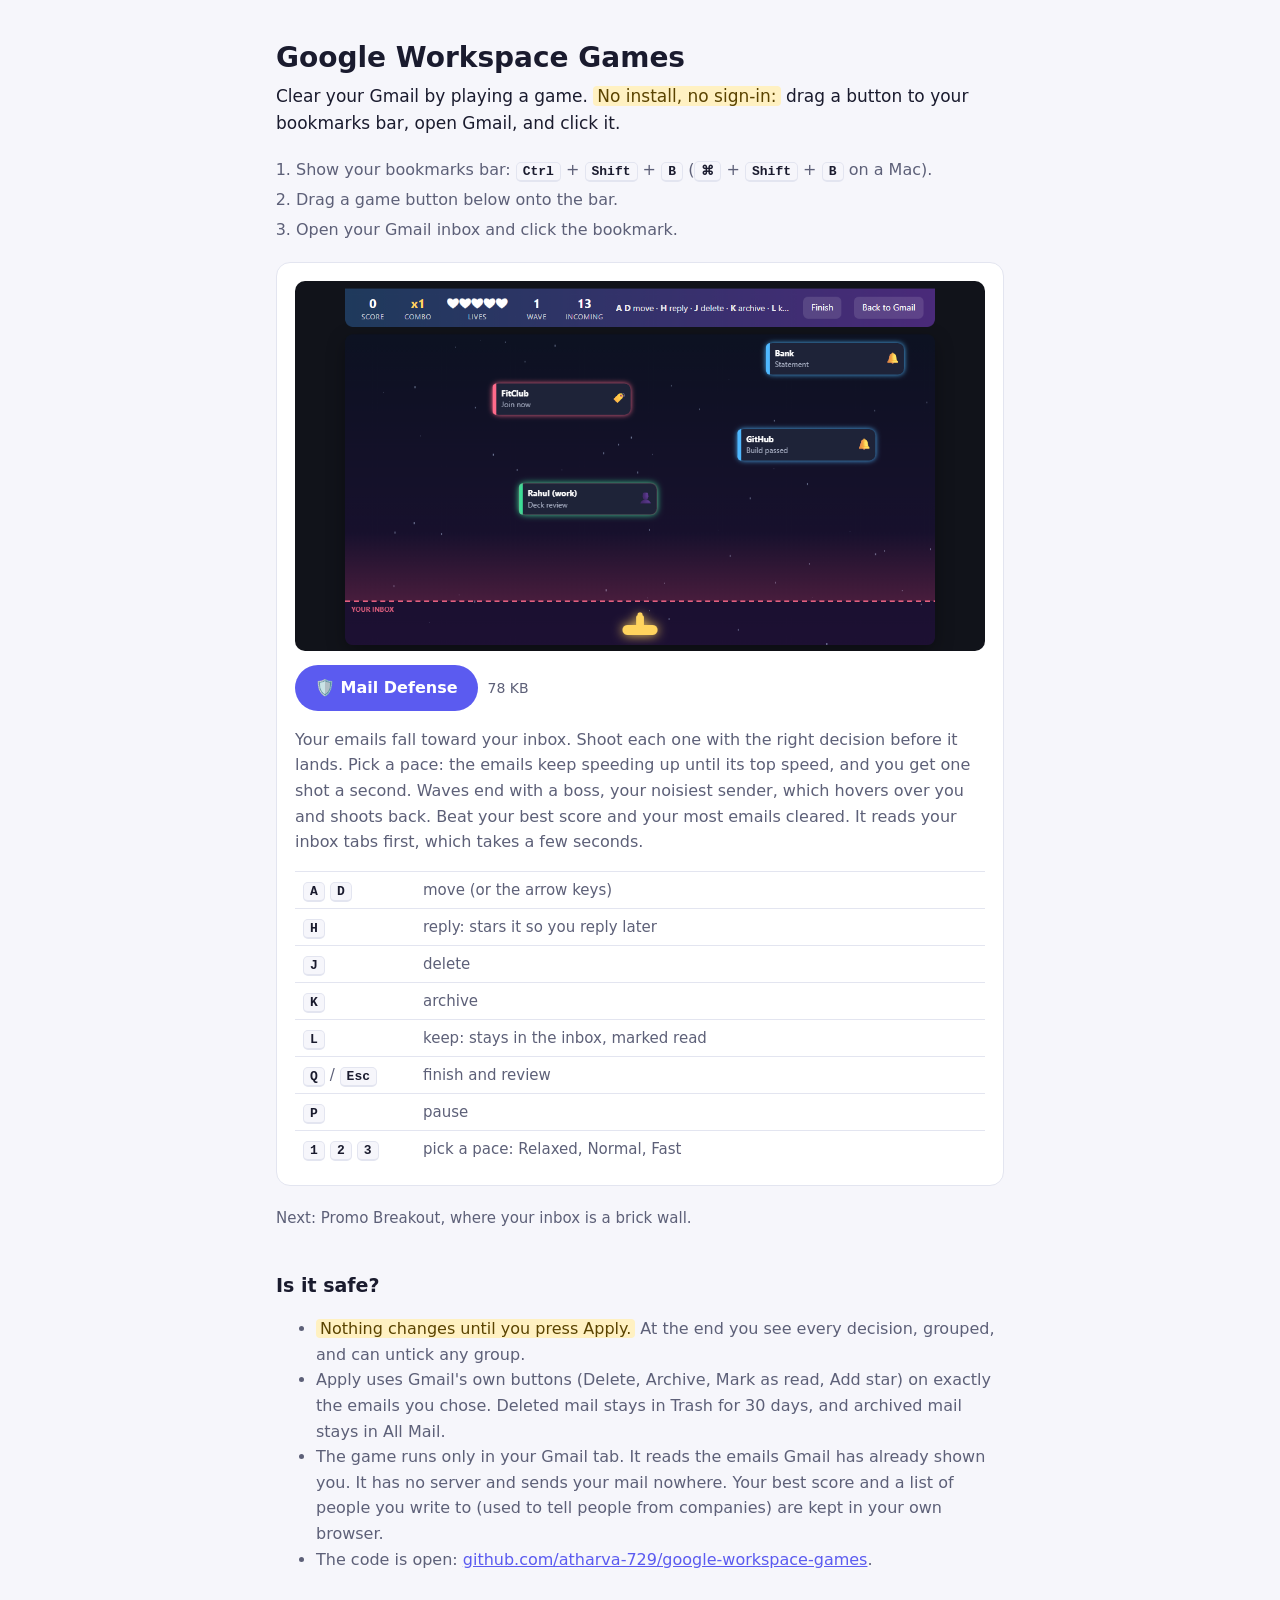
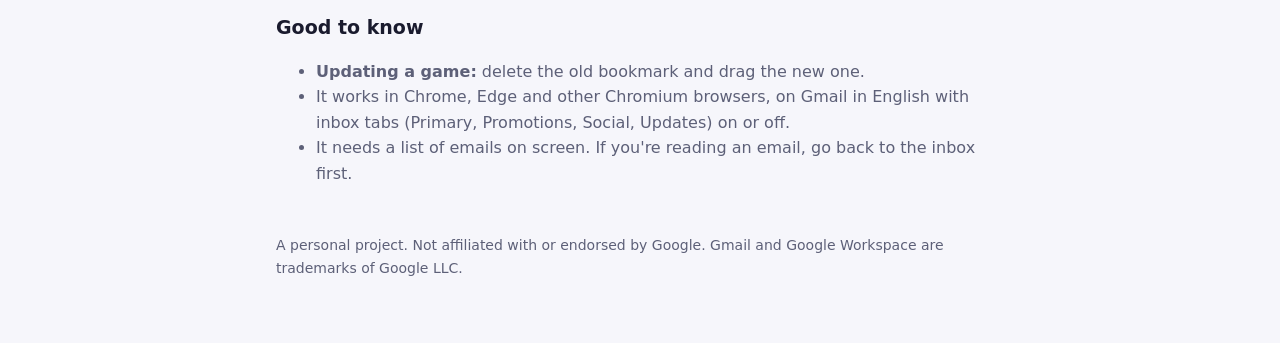
==== commit 41230dbf: "Mail Defense: pace choice, ever-faster falls, one shot per key press, boss shoots back - Pick a pace" ====
--- a/docs/index.html
+++ b/docs/index.html
@@ -39,9 +39,9 @@
 
 <section class="game">
   <img src="defense.png" alt="Mail Defense: emails fall toward your inbox while you shoot them from the bottom" width="1100" height="590">
-  <a class="drag" href="javascript:(()%20%3D%3E%20%7B%0Aconst%20IA_CSS%20%3D%20%22%3Ahost%20%7B%5Cn%20%20--bg%3A%20%23f6f7fb%3B%20--panel%3A%20%23ffffff%3B%20--line%3A%20%23e3e6ee%3B%20--text%3A%20%231c2030%3B%20--dim%3A%20%236b7285%3B%5Cn%20%20--accent%3A%20%235b5bf0%3B%20--accent-soft%3A%20%23ececfe%3B%20--sel%3A%20%23fff6d6%3B%20--gold%3A%20%23f2a20c%3B%20--good%3A%20%231f9d63%3B%20--bad%3A%20%23d84a4a%3B%5Cn%7D%5Cn%40media%20(prefers-color-scheme%3A%20dark)%20%7B%5Cn%20%20%3Ahost%20%7B%20--bg%3A%20%2311131a%3B%20--panel%3A%20%23181b24%3B%20--line%3A%20%232a2f3d%3B%20--text%3A%20%23e7e9f0%3B%20--dim%3A%20%238e95a8%3B%5Cn%20%20%20%20--accent%3A%20%238b8bff%3B%20--accent-soft%3A%20%2323264a%3B%20--sel%3A%20%232b2a1c%3B%20%7D%5Cn%7D%5Cn*%20%7B%20box-sizing%3A%20border-box%3B%20%7D%5Cnhtml%2C%20body%20%7B%20margin%3A%200%3B%20background%3A%20var(--bg)%3B%20color%3A%20var(--text)%3B%20font%3A%2014px%2F1.45%20%5C%22Segoe%20UI%5C%22%2C%20system-ui%2C%20sans-serif%3B%20%7D%5Cnbutton%20%7B%20font%3A%20inherit%3B%20color%3A%20inherit%3B%20background%3A%20var(--panel)%3B%20border%3A%201px%20solid%20var(--line)%3B%20border-radius%3A%208px%3B%20padding%3A%206px%2012px%3B%20cursor%3A%20pointer%3B%20%7D%5Cnbutton%3Ahover%20%7B%20border-color%3A%20var(--accent)%3B%20%7D%5Cnbutton.primary%20%7B%20background%3A%20var(--accent)%3B%20border-color%3A%20var(--accent)%3B%20color%3A%20%23fff%3B%20%7D%5Cnbutton.link%20%7B%20border%3A%200%3B%20background%3A%20none%3B%20color%3A%20var(--accent)%3B%20padding%3A%204px%206px%3B%20%7D%5Cn.hidden%20%7B%20display%3A%20none%20!important%3B%20%7D%5Cn%5Cn.landing%20%7B%20max-width%3A%20460px%3B%20margin%3A%2018vh%20auto%200%3B%20text-align%3A%20center%3B%20padding%3A%200%2016px%3B%20%7D%5Cn.landing%20h1%20%7B%20font-size%3A%202rem%3B%20margin%3A%200%200%208px%3B%20%7D%5Cn.landing%20p%20%7B%20color%3A%20var(--dim)%3B%20%7D%5Cn.landing-btns%20%7B%20display%3A%20flex%3B%20gap%3A%2012px%3B%20justify-content%3A%20center%3B%20margin%3A%2024px%200%2012px%3B%20%7D%5Cn.landing-btns%20button%20%7B%20padding%3A%2010px%2020px%3B%20%7D%5Cn.msg%20%7B%20font-size%3A%20.9rem%3B%20color%3A%20var(--bad)%20!important%3B%20white-space%3A%20pre-line%3B%20%7D%5Cn%5Cn.top%20%7B%20position%3A%20sticky%3B%20top%3A%200%3B%20z-index%3A%205%3B%20display%3A%20flex%3B%20align-items%3A%20center%3B%20gap%3A%2014px%3B%20padding%3A%2010px%2020px%3B%20background%3A%20var(--panel)%3B%20border-bottom%3A%201px%20solid%20var(--line)%3B%20%7D%5Cn.brand%20%7B%20font-weight%3A%20700%3B%20letter-spacing%3A%20.2px%3B%20%7D%5Cn.views%20%7B%20display%3A%20flex%3B%20gap%3A%204px%3B%20%7D%5Cn.views%20button%20%7B%20border%3A%200%3B%20background%3A%20none%3B%20color%3A%20var(--dim)%3B%20%7D%5Cn.views%20button.active%20%7B%20background%3A%20var(--accent-soft)%3B%20color%3A%20var(--accent)%3B%20font-weight%3A%20600%3B%20%7D%5Cn%23searchForm%20%7B%20flex%3A%201%3B%20max-width%3A%20520px%3B%20%7D%5Cn%23search%20%7B%20width%3A%20100%25%3B%20padding%3A%208px%2012px%3B%20border-radius%3A%208px%3B%20border%3A%201px%20solid%20var(--line)%3B%20background%3A%20var(--bg)%3B%20color%3A%20var(--text)%3B%20font%3A%20inherit%3B%20%7D%5Cn.game-btn.on%20%7B%20background%3A%20var(--gold)%3B%20border-color%3A%20var(--gold)%3B%20color%3A%20%231b1300%3B%20font-weight%3A%20600%3B%20%7D%5Cn.who%20%7B%20margin-left%3A%20auto%3B%20color%3A%20var(--dim)%3B%20font-size%3A%20.85rem%3B%20white-space%3A%20nowrap%3B%20%7D%5Cn%5Cn.hud%20%7B%20position%3A%20sticky%3B%20top%3A%2053px%3B%20z-index%3A%204%3B%20display%3A%20flex%3B%20align-items%3A%20center%3B%20gap%3A%2022px%3B%20padding%3A%208px%2020px%3B%20background%3A%20linear-gradient(90deg%2C%20%232a1f5c%2C%20%234a2a7a)%3B%20color%3A%20%23fff%3B%20%7D%5Cn.stat%20%7B%20display%3A%20flex%3B%20flex-direction%3A%20column%3B%20align-items%3A%20center%3B%20min-width%3A%2052px%3B%20%7D%5Cn.stat%20b%20%7B%20font-size%3A%201.25rem%3B%20font-variant-numeric%3A%20tabular-nums%3B%20%7D%5Cn.stat%20span%20%7B%20font-size%3A%20.7rem%3B%20text-transform%3A%20uppercase%3B%20letter-spacing%3A%20.6px%3B%20opacity%3A%20.7%3B%20%7D%5Cn.combo%20b%20%7B%20color%3A%20%23ffd45e%3B%20%7D%5Cn.combo%20i%20%7B%20display%3A%20block%3B%20width%3A%2052px%3B%20height%3A%203px%3B%20background%3A%20rgba(255%2C255%2C255%2C.2)%3B%20border-radius%3A%202px%3B%20margin-top%3A%202px%3B%20%7D%5Cn.combo%20em%20%7B%20display%3A%20block%3B%20height%3A%20100%25%3B%20width%3A%200%3B%20background%3A%20%23ffd45e%3B%20border-radius%3A%202px%3B%20%7D%5Cn.combo.pop%20b%20%7B%20animation%3A%20pop%20.25s%3B%20%7D%5Cn%40keyframes%20pop%20%7B%2050%25%20%7B%20transform%3A%20scale(1.4)%3B%20%7D%20%7D%5Cn.progress%20%7B%20position%3A%20relative%3B%20flex%3A%201%3B%20height%3A%2018px%3B%20background%3A%20rgba(255%2C255%2C255%2C.15)%3B%20border-radius%3A%209px%3B%20overflow%3A%20hidden%3B%20%7D%5Cn%23progressFill%20%7B%20height%3A%20100%25%3B%20width%3A%200%3B%20background%3A%20linear-gradient(90deg%2C%20%233ddc97%2C%20%23ffd45e)%3B%20transition%3A%20width%20.3s%3B%20%7D%5Cn%23progressText%20%7B%20position%3A%20absolute%3B%20inset%3A%200%3B%20text-align%3A%20center%3B%20font-size%3A%20.75rem%3B%20line-height%3A%2018px%3B%20%7D%5Cn%5Cnmain%20%7B%20max-width%3A%201100px%3B%20margin%3A%2016px%20auto%3B%20padding%3A%200%2020px%2080px%3B%20%7D%5Cn.status%20%7B%20color%3A%20var(--dim)%3B%20padding%3A%208px%204px%3B%20%7D%5Cn%23list%20%7B%20list-style%3A%20none%3B%20margin%3A%200%3B%20padding%3A%200%3B%20background%3A%20var(--panel)%3B%20border%3A%201px%20solid%20var(--line)%3B%20border-radius%3A%2010px%3B%20overflow%3A%20hidden%3B%20%7D%5Cn%23list%3Aempty%20%7B%20display%3A%20none%3B%20%7D%5Cn.row%20%7B%20display%3A%20grid%3B%20grid-template-columns%3A%2028px%20190px%201fr%20auto%3B%20gap%3A%2010px%3B%20align-items%3A%20center%3B%20padding%3A%209px%2014px%3B%20border-bottom%3A%201px%20solid%20var(--line)%3B%20cursor%3A%20pointer%3B%20position%3A%20relative%3B%20transition%3A%20transform%20.18s%2C%20opacity%20.18s%3B%20%7D%5Cn.row%3Alast-child%20%7B%20border-bottom%3A%200%3B%20%7D%5Cn.row%3Ahover%20%7B%20background%3A%20var(--accent-soft)%3B%20%7D%5Cn.row.sel%20%7B%20background%3A%20var(--sel)%3B%20box-shadow%3A%20inset%203px%200%200%20var(--accent)%3B%20%7D%5Cn.row.unread%20.from%2C%20.row.unread%20.subj%20%7B%20font-weight%3A%20700%3B%20%7D%5Cn.row%3Anot(.unread)%20%7B%20color%3A%20var(--dim)%3B%20%7D%5Cn.row.leaving%20%7B%20transform%3A%20translateX(60px)%3B%20opacity%3A%200%3B%20%7D%5Cn.from%20%7B%20white-space%3A%20nowrap%3B%20overflow%3A%20hidden%3B%20text-overflow%3A%20ellipsis%3B%20%7D%5Cn.from%20small%20%7B%20color%3A%20var(--dim)%3B%20font-weight%3A%20400%3B%20%7D%5Cn.text%20%7B%20white-space%3A%20nowrap%3B%20overflow%3A%20hidden%3B%20text-overflow%3A%20ellipsis%3B%20%7D%5Cn.subj%20%7B%20color%3A%20var(--text)%3B%20%7D%5Cn.snip%20%7B%20color%3A%20var(--dim)%3B%20%7D%5Cn.date%20%7B%20font-size%3A%20.8rem%3B%20color%3A%20var(--dim)%3B%20white-space%3A%20nowrap%3B%20%7D%5Cn.acts%20%7B%20position%3A%20absolute%3B%20right%3A%2012px%3B%20display%3A%20none%3B%20gap%3A%206px%3B%20background%3A%20inherit%3B%20%7D%5Cn.row%3Ahover%20.acts%20%7B%20display%3A%20flex%3B%20%7D%5Cn.row%3Ahover%20.date%20%7B%20visibility%3A%20hidden%3B%20%7D%5Cn.acts%20button%20%7B%20padding%3A%203px%209px%3B%20font-size%3A%20.8rem%3B%20%7D%5Cn.star%20%7B%20border%3A%200%3B%20background%3A%20none%3B%20padding%3A%200%3B%20font-size%3A%201.1rem%3B%20color%3A%20var(--line)%3B%20%7D%5Cn.star.on%20%7B%20color%3A%20var(--gold)%3B%20%7D%5Cn.empty%20%7B%20text-align%3A%20center%3B%20padding%3A%2060px%200%3B%20color%3A%20var(--dim)%3B%20font-size%3A%201.1rem%3B%20%7D%5Cn%5Cn.thread-head%20%7B%20display%3A%20flex%3B%20align-items%3A%20center%3B%20gap%3A%2010px%3B%20margin-bottom%3A%2012px%3B%20flex-wrap%3A%20wrap%3B%20%7D%5Cn.thread-head%20h1%20%7B%20flex-basis%3A%20100%25%3B%20font-size%3A%201.35rem%3B%20margin%3A%206px%200%200%3B%20%7D%5Cn.msg-card%20%7B%20background%3A%20var(--panel)%3B%20border%3A%201px%20solid%20var(--line)%3B%20border-radius%3A%2010px%3B%20margin-bottom%3A%2012px%3B%20overflow%3A%20hidden%3B%20%7D%5Cn.msg-card%20header%20%7B%20display%3A%20flex%3B%20gap%3A%208px%3B%20align-items%3A%20baseline%3B%20padding%3A%2010px%2014px%3B%20border-bottom%3A%201px%20solid%20var(--line)%3B%20%7D%5Cn.msg-card%20header%20span%20%7B%20color%3A%20var(--dim)%3B%20font-size%3A%20.85rem%3B%20%7D%5Cn.msg-card%20header%20time%20%7B%20margin-left%3A%20auto%3B%20color%3A%20var(--dim)%3B%20font-size%3A%20.8rem%3B%20%7D%5Cn.msg-card%20iframe%20%7B%20display%3A%20block%3B%20width%3A%20100%25%3B%20border%3A%200%3B%20background%3A%20%23fff%3B%20min-height%3A%2060px%3B%20%7D%5Cn%5Cn.toast%20%7B%20position%3A%20fixed%3B%20left%3A%2050%25%3B%20bottom%3A%2024px%3B%20transform%3A%20translateX(-50%25)%3B%20background%3A%20%2323263a%3B%20color%3A%20%23fff%3B%20padding%3A%2010px%2016px%3B%20border-radius%3A%208px%3B%20display%3A%20flex%3B%20gap%3A%2012px%3B%20align-items%3A%20center%3B%20z-index%3A%2020%3B%20box-shadow%3A%200%206px%2024px%20rgba(0%2C0%2C0%2C.25)%3B%20%7D%5Cn.toast%20button%20%7B%20background%3A%20none%3B%20border%3A%200%3B%20color%3A%20%23ffd45e%3B%20font-weight%3A%20600%3B%20padding%3A%200%3B%20%7D%5Cn.float%20%7B%20position%3A%20fixed%3B%20z-index%3A%2030%3B%20pointer-events%3A%20none%3B%20font-weight%3A%20800%3B%20color%3A%20var(--gold)%3B%20text-shadow%3A%200%201px%200%20rgba(0%2C0%2C0%2C.25)%3B%20animation%3A%20floatUp%20.9s%20ease-out%20forwards%3B%20%7D%5Cn%40keyframes%20floatUp%20%7B%20to%20%7B%20transform%3A%20translateY(-46px)%3B%20opacity%3A%200%3B%20%7D%20%7D%5Cn%5Cn.overlay%20%7B%20position%3A%20fixed%3B%20inset%3A%200%3B%20z-index%3A%2040%3B%20background%3A%20rgba(10%2C12%2C20%2C.55)%3B%20display%3A%20grid%3B%20place-items%3A%20center%3B%20%7D%5Cn.panel%20%7B%20background%3A%20var(--panel)%3B%20border-radius%3A%2014px%3B%20padding%3A%2022px%2026px%3B%20width%3A%20min(420px%2C%2092vw)%3B%20%7D%5Cn.panel%20h2%20%7B%20margin%3A%200%200%2010px%3B%20font-size%3A%201.1rem%3B%20%7D%5Cn.panel%20dl%20%7B%20display%3A%20grid%3B%20grid-template-columns%3A%2090px%201fr%3B%20gap%3A%204px%2012px%3B%20margin%3A%200%200%2016px%3B%20%7D%5Cn.panel%20dt%20%7B%20font-family%3A%20ui-monospace%2C%20Consolas%2C%20monospace%3B%20color%3A%20var(--accent)%3B%20%7D%5Cn.panel%20dd%20%7B%20margin%3A%200%3B%20%7D%5Cn.panel%20p%20%7B%20color%3A%20var(--dim)%3B%20%7D%5Cn.win%20%7B%20text-align%3A%20center%3B%20%7D%5Cn.win%20h1%20%7B%20font-size%3A%202.2rem%3B%20margin%3A%200%200%204px%3B%20%7D%5Cn.win%20.big%20%7B%20font-size%3A%203rem%3B%20font-weight%3A%20800%3B%20color%3A%20var(--gold)%3B%20%7D%5Cn.win%20.stats%20%7B%20display%3A%20flex%3B%20justify-content%3A%20center%3B%20gap%3A%2024px%3B%20margin%3A%2012px%200%2018px%3B%20color%3A%20var(--dim)%3B%20%7D%5Cn.win%20.stats%20b%20%7B%20display%3A%20block%3B%20color%3A%20var(--text)%3B%20font-size%3A%201.2rem%3B%20%7D%5Cn.confetti%20%7B%20position%3A%20fixed%3B%20top%3A%20-12px%3B%20width%3A%208px%3B%20height%3A%2014px%3B%20z-index%3A%2050%3B%20pointer-events%3A%20none%3B%20animation%3A%20fall%20linear%20forwards%3B%20%7D%5Cn%40keyframes%20fall%20%7B%20to%20%7B%20transform%3A%20translateY(105vh)%20rotate(720deg)%3B%20%7D%20%7D%5Cn%5Cn%2F*%20----------%20reply%20composer%20----------%20*%2F%5Cn%23replyBox%3Anot(%3Aempty)%20%7B%20margin-top%3A%204px%3B%20%7D%5Cn.composer%20%7B%20background%3A%20var(--panel)%3B%20border%3A%201px%20solid%20var(--accent)%3B%20border-radius%3A%2010px%3B%20padding%3A%2012px%2014px%3B%20%7D%5Cn.c-to%20%7B%20color%3A%20var(--dim)%3B%20font-size%3A%20.85rem%3B%20margin-bottom%3A%208px%3B%20%7D%5Cn.c-to%20b%20%7B%20color%3A%20var(--text)%3B%20%7D%5Cn.chips%20%7B%20display%3A%20flex%3B%20flex-wrap%3A%20wrap%3B%20gap%3A%206px%3B%20margin-bottom%3A%208px%3B%20%7D%5Cn.chips%20button%20%7B%20font-size%3A%20.82rem%3B%20padding%3A%204px%2010px%3B%20border-radius%3A%2016px%3B%20background%3A%20var(--accent-soft)%3B%20border-color%3A%20transparent%3B%20%7D%5Cn.chips%20kbd%2C%20.c-actions%20kbd%2C%20.t-actions%20kbd%2C%20.t-sweep%20kbd%20%7B%20font%3A%20600%20.7rem%20ui-monospace%2C%20Consolas%2C%20monospace%3B%20background%3A%20rgba(127%2C127%2C127%2C.18)%3B%20border-radius%3A%204px%3B%20padding%3A%201px%205px%3B%20margin-right%3A%204px%3B%20%7D%5Cn.composer%20textarea%20%7B%20width%3A%20100%25%3B%20resize%3A%20vertical%3B%20font%3A%2015px%2F1.5%20inherit%3B%20font-family%3A%20inherit%3B%20padding%3A%2010px%3B%20border-radius%3A%208px%3B%20border%3A%201px%20solid%20var(--line)%3B%20background%3A%20var(--bg)%3B%20color%3A%20var(--text)%3B%20%7D%5Cn.c-actions%20%7B%20display%3A%20flex%3B%20gap%3A%208px%3B%20align-items%3A%20center%3B%20margin-top%3A%208px%3B%20%7D%5Cn.c-note%20%7B%20margin-left%3A%20auto%3B%20color%3A%20var(--dim)%3B%20font-size%3A%20.8rem%3B%20%7D%5Cn%5Cn%2F*%20----------%20triage%20run%20----------%20*%2F%5Cn%23triage%20%7B%20max-width%3A%20860px%3B%20margin%3A%200%20auto%3B%20padding%3A%200%2020px%2060px%3B%20%7D%5Cn.t-loading%20%7B%20text-align%3A%20center%3B%20padding%3A%2080px%200%3B%20%7D%5Cn.t-hud%20%7B%20position%3A%20sticky%3B%20top%3A%2053px%3B%20z-index%3A%204%3B%20display%3A%20flex%3B%20align-items%3A%20center%3B%20gap%3A%2020px%3B%20padding%3A%2010px%2018px%3B%20margin%3A%200%20-20px%2018px%3B%20background%3A%20linear-gradient(90deg%2C%20%232a1f5c%2C%20%234a2a7a)%3B%20color%3A%20%23fff%3B%20border-radius%3A%200%200%2012px%2012px%3B%20%7D%5Cn.t-hud%20.progress%20%3E%20div%20%7B%20height%3A%20100%25%3B%20background%3A%20linear-gradient(90deg%2C%20%233ddc97%2C%20%23ffd45e)%3B%20transition%3A%20width%20.3s%3B%20%7D%5Cn.t-hud%20.progress%20span%20%7B%20position%3A%20absolute%3B%20inset%3A%200%3B%20text-align%3A%20center%3B%20font-size%3A%20.75rem%3B%20line-height%3A%2018px%3B%20%7D%5Cn.t-quit%20%7B%20background%3A%20rgba(255%2C255%2C255%2C.12)%3B%20border-color%3A%20transparent%3B%20color%3A%20%23fff%3B%20%7D%5Cn.t-card%20%7B%20background%3A%20var(--panel)%3B%20border%3A%201px%20solid%20var(--line)%3B%20border-radius%3A%2014px%3B%20padding%3A%2016px%2020px%2018px%3B%20box-shadow%3A%200%2010px%2030px%20rgba(0%2C0%2C0%2C.12)%3B%20border-top%3A%205px%20solid%20var(--dim)%3B%20transition%3A%20transform%20.22s%20ease-in%2C%20opacity%20.22s%20ease-in%3B%20%7D%5Cn.t-card.kind-person%20%7B%20border-top-color%3A%20%233ddc97%3B%20%7D%5Cn.t-card.kind-promo%20%7B%20border-top-color%3A%20%23ff6b8b%3B%20%7D%5Cn.t-card.kind-update%20%7B%20border-top-color%3A%20%235bc0ff%3B%20%7D%5Cn.t-card-top%20%7B%20display%3A%20flex%3B%20align-items%3A%20center%3B%20gap%3A%2010px%3B%20font-size%3A%20.82rem%3B%20color%3A%20var(--dim)%3B%20%7D%5Cn.t-card-top%20.date%20%7B%20margin-left%3A%20auto%3B%20%7D%5Cn.chip%20%7B%20font-weight%3A%20700%3B%20padding%3A%202px%2010px%3B%20border-radius%3A%2012px%3B%20background%3A%20var(--accent-soft)%3B%20color%3A%20var(--text)%3B%20%7D%5Cn.t-from%20%7B%20margin-top%3A%2010px%3B%20%7D%5Cn.t-from%20span%2C%20.t-from%20small%20%7B%20color%3A%20var(--dim)%3B%20font-size%3A%20.85rem%3B%20%7D%5Cn.t-card%20h2%20%7B%20margin%3A%204px%200%2012px%3B%20font-size%3A%201.3rem%3B%20%7D%5Cn.t-body%20iframe%20%7B%20display%3A%20block%3B%20width%3A%20100%25%3B%20height%3A%2038vh%3B%20border%3A%200%3B%20border-radius%3A%208px%3B%20background%3A%20%23fff%3B%20%7D%5Cn%23tCompose%3Anot(%3Aempty)%20%7B%20margin-top%3A%2012px%3B%20%7D%5Cn.t-actions%20%7B%20display%3A%20grid%3B%20grid-template-columns%3A%20repeat(6%2C%201fr)%3B%20gap%3A%208px%3B%20margin-top%3A%2014px%3B%20transition%3A%20opacity%20.15s%3B%20%7D%5Cn.t-actions.dim%20%7B%20opacity%3A%20.3%3B%20pointer-events%3A%20none%3B%20%7D%5Cn.t-actions%20button%20%7B%20display%3A%20flex%3B%20flex-direction%3A%20column%3B%20align-items%3A%20center%3B%20gap%3A%203px%3B%20padding%3A%2010px%204px%3B%20border-radius%3A%2010px%3B%20%7D%5Cn.t-actions%20button%3Adisabled%20%7B%20opacity%3A%20.35%3B%20cursor%3A%20not-allowed%3B%20%7D%5Cn.t-actions%20em%20%7B%20font-style%3A%20normal%3B%20font-weight%3A%20800%3B%20font-size%3A%20.8rem%3B%20%7D%5Cn.t-actions%20em.hi%20%7B%20color%3A%20var(--good)%3B%20%7D%20.t-actions%20em.mid%20%7B%20color%3A%20var(--gold)%3B%20%7D%20.t-actions%20em.lo%20%7B%20color%3A%20var(--dim)%3B%20%7D%5Cn.t-sweep%20%7B%20margin-top%3A%2012px%3B%20padding%3A%2010px%2014px%3B%20border-radius%3A%2010px%3B%20background%3A%20var(--accent-soft)%3B%20font-size%3A%20.9rem%3B%20%7D%5Cn.t-sweep%20button%20%7B%20padding%3A%203px%2010px%3B%20font-size%3A%20.82rem%3B%20margin-left%3A%204px%3B%20%7D%5Cn.fly-read%20%7B%20transform%3A%20translateY(-40px)%20scale(.96)%3B%20opacity%3A%200%3B%20%7D%5Cn.fly-archive%20%7B%20transform%3A%20translateX(120px)%20rotate(4deg)%3B%20opacity%3A%200%3B%20%7D%5Cn.fly-delete%20%7B%20transform%3A%20translateY(80px)%20rotate(-3deg)%3B%20opacity%3A%200%3B%20%7D%5Cn.fly-reply%20%7B%20transform%3A%20translateX(-120px)%20rotate(-4deg)%3B%20opacity%3A%200%3B%20%7D%5Cn.fly-later%20%7B%20transform%3A%20scale(.85)%3B%20opacity%3A%200%3B%20%7D%5Cn.t-end%20%7B%20text-align%3A%20center%3B%20padding%3A%2040px%200%3B%20%7D%5Cn.t-end%20h1%20%7B%20margin%3A%200%200%206px%3B%20font-size%3A%202rem%3B%20%7D%5Cn.t-end%20.big%20%7B%20font-size%3A%203.4rem%3B%20font-weight%3A%20800%3B%20color%3A%20var(--gold)%3B%20%7D%5Cn.t-end%20.dim%2C%20.dim%20%7B%20color%3A%20var(--dim)%3B%20%7D%5Cn.t-stats%20%7B%20display%3A%20flex%3B%20justify-content%3A%20center%3B%20gap%3A%2028px%3B%20margin%3A%2018px%200%2010px%3B%20color%3A%20var(--dim)%3B%20%7D%5Cn.t-stats%20b%20%7B%20display%3A%20block%3B%20color%3A%20var(--text)%3B%20font-size%3A%201.3rem%3B%20%7D%5Cn.t-break%20%7B%20color%3A%20var(--dim)%3B%20margin-bottom%3A%2014px%3B%20%7D%5Cn.t-unsub%20%7B%20display%3A%20inline-block%3B%20text-align%3A%20left%3B%20background%3A%20var(--panel)%3B%20border%3A%201px%20solid%20var(--line)%3B%20border-radius%3A%2010px%3B%20padding%3A%2012px%2018px%3B%20margin%3A%208px%200%2016px%3B%20%7D%5Cn.t-unsub%20ul%20%7B%20margin%3A%206px%200%200%3B%20padding-left%3A%2018px%3B%20%7D%5Cn.t-unsub%20a%20%7B%20color%3A%20var(--accent)%3B%20margin-left%3A%206px%3B%20%7D%5Cn.t-end-btns%20%7B%20display%3A%20flex%3B%20gap%3A%2010px%3B%20justify-content%3A%20center%3B%20%7D%5Cn%5Cn%2F*%20----------%20controls%20bar%20----------%20*%2F%5Cn.keybar%20%7B%20position%3A%20fixed%3B%20left%3A%200%3B%20right%3A%200%3B%20bottom%3A%200%3B%20z-index%3A%2015%3B%20display%3A%20flex%3B%20flex-wrap%3A%20wrap%3B%20justify-content%3A%20center%3B%20gap%3A%206px%2018px%3B%20padding%3A%208px%2016px%3B%20background%3A%20var(--panel)%3B%20border-top%3A%201px%20solid%20var(--line)%3B%20color%3A%20var(--dim)%3B%20font-size%3A%20.82rem%3B%20%7D%5Cn.keybar%20kbd%20%7B%20font%3A%20600%20.75rem%20ui-monospace%2C%20Consolas%2C%20monospace%3B%20color%3A%20var(--text)%3B%20background%3A%20var(--accent-soft)%3B%20border%3A%201px%20solid%20var(--line)%3B%20border-radius%3A%204px%3B%20padding%3A%201px%206px%3B%20margin-right%3A%202px%3B%20%7D%5Cn.toast%20%7B%20bottom%3A%2064px%3B%20%7D%5Cn%23triage%20%7B%20padding-bottom%3A%2090px%3B%20%7D%5Cn%5Cn%2F*%20----------%20promo%20breakout%20----------%20*%2F%5Cn%23breakout%20%7B%20display%3A%20flex%3B%20flex-direction%3A%20column%3B%20align-items%3A%20center%3B%20padding%3A%200%2020px%2090px%3B%20%7D%5Cn.bk-hud%20%7B%20position%3A%20sticky%3B%20top%3A%2053px%3B%20z-index%3A%204%3B%20display%3A%20flex%3B%20align-items%3A%20center%3B%20gap%3A%2020px%3B%20padding%3A%208px%2018px%3B%20margin-bottom%3A%2012px%3B%20width%3A%20min(940px%2C%20100%25)%3B%20background%3A%20linear-gradient(90deg%2C%20%235c1f3a%2C%20%234a2a7a)%3B%20color%3A%20%23fff%3B%20border-radius%3A%200%200%2012px%2012px%3B%20%7D%5Cn.bk-ticker%20%7B%20flex%3A%201%3B%20font-size%3A%20.85rem%3B%20opacity%3A%20.9%3B%20white-space%3A%20nowrap%3B%20overflow%3A%20hidden%3B%20text-overflow%3A%20ellipsis%3B%20%7D%5Cn%23bkCanvas%20%7B%20border-radius%3A%2012px%3B%20box-shadow%3A%200%2010px%2030px%20rgba(0%2C0%2C0%2C.3)%3B%20cursor%3A%20none%3B%20%7D%5Cn.bk-review%20%7B%20max-width%3A%20760px%3B%20%7D%5Cn.bk-table%20%7B%20width%3A%20100%25%3B%20border-collapse%3A%20collapse%3B%20margin%3A%2014px%200%3B%20text-align%3A%20left%3B%20background%3A%20var(--panel)%3B%20border%3A%201px%20solid%20var(--line)%3B%20border-radius%3A%2010px%3B%20overflow%3A%20hidden%3B%20%7D%5Cn.bk-table%20th%2C%20.bk-table%20td%20%7B%20padding%3A%208px%2012px%3B%20border-bottom%3A%201px%20solid%20var(--line)%3B%20font-size%3A%20.9rem%3B%20%7D%5Cn.bk-table%20th%20%7B%20color%3A%20var(--dim)%3B%20font-weight%3A%20600%3B%20font-size%3A%20.8rem%3B%20%7D%5Cn.bk-table%20a%20%7B%20color%3A%20var(--accent)%3B%20%7D%5Cn%5Cn%2F*%20----------%20mail%20defense%20----------%20*%2F%5Cn%23defense%20%7B%20display%3A%20flex%3B%20flex-direction%3A%20column%3B%20align-items%3A%20center%3B%20padding%3A%200%2020px%2090px%3B%20%7D%5Cn.df-hud%20%7B%20background%3A%20linear-gradient(90deg%2C%20%231f3a5c%2C%20%234a2a7a)%3B%20%7D%5Cn%23dfCanvas%20%7B%20border-radius%3A%2012px%3B%20box-shadow%3A%200%2010px%2030px%20rgba(0%2C0%2C0%2C.3)%3B%20%7D%5Cn.df-groups%20%7B%20text-align%3A%20left%3B%20margin%3A%2014px%200%3B%20%7D%5Cn.df-group%20%7B%20background%3A%20var(--panel)%3B%20border%3A%201px%20solid%20var(--line)%3B%20border-radius%3A%2010px%3B%20margin-bottom%3A%208px%3B%20padding%3A%2010px%2014px%3B%20%7D%5Cn.df-group%20summary%20%7B%20cursor%3A%20pointer%3B%20%7D%5Cn.df-group%20ul%20%7B%20margin%3A%208px%200%202px%3B%20padding-left%3A%2022px%3B%20max-height%3A%20220px%3B%20overflow%3A%20auto%3B%20font-size%3A%20.88rem%3B%20%7D%5Cn.df-group%20li%20%7B%20margin%3A%202px%200%3B%20%7D%5Cn%5Cn.ia-root%20%7B%20position%3A%20absolute%3B%20inset%3A%200%3B%20overflow%3A%20auto%3B%20background%3A%20var(--bg)%3B%20color%3A%20var(--text)%3B%20font%3A%2014px%2F1.45%20%5C%22Segoe%20UI%5C%22%2C%20system-ui%2C%20sans-serif%3B%20padding-top%3A%2012px%3B%20%7D%5Cn.ia-check%20%7B%20--ia-ok%3A%201%3B%20position%3A%20absolute%3B%20%7D%5Cn.bk-hud%20%7B%20top%3A%200%3B%20%7D%22%3B%0Aif%20(document.getElementById('inbox-arcade'))%20return%3B%0Aif%20(location.hostname%20!%3D%3D%20'mail.google.com'%20%26%26%20!window.__iaAnyHost)%20%7B%20alert('Open%20Gmail%20(mail.google.com)%20first%2C%20then%20click%20this%20bookmark.')%3B%20return%3B%20%7D%0Alet%20policy%20%3D%20null%3B%0Aif%20(window.trustedTypes)%20%7B%0Atry%20%7B%20policy%20%3D%20trustedTypes.createPolicy('inbox-arcade'%2C%20%7B%20createHTML%3A%20(s)%20%3D%3E%20s%20%7D)%3B%20%7D%0Acatch%20%7B%20policy%20%3D%20trustedTypes.createPolicy('inbox-arcade-'%20%2B%20Date.now()%2C%20%7B%20createHTML%3A%20(s)%20%3D%3E%20s%20%7D)%3B%20%7D%0A%7D%0Afunction%20setHTML(el%2C%20html)%20%7B%20el.innerHTML%20%3D%20policy%20%3F%20policy.createHTML(html)%20%3A%20html%3B%20%7D%0Aconst%20esc%20%3D%20(s)%20%3D%3E%20String(s%20%3D%3D%20null%20%3F%20''%20%3A%20s).replace(%2F%5B%26%3C%3E%22'%5D%2Fg%2C%20(c)%20%3D%3E%20(%7B%20'%26'%3A%20'%26amp%3B'%2C%20'%3C'%3A%20'%26lt%3B'%2C%20'%3E'%3A%20'%26gt%3B'%2C%20'%22'%3A%20'%26quot%3B'%2C%20%22'%22%3A%20'%26%2339%3B'%20%7D)%5Bc%5D)%3B%0Aconst%20store%20%3D%20%7B%0Aget(k)%20%7B%20try%20%7B%20return%20JSON.parse(localStorage.getItem('inboxArcade.'%20%2B%20k))%3B%20%7D%20catch%20%7B%20return%20null%3B%20%7D%20%7D%2C%0Aset(k%2C%20v)%20%7B%20try%20%7B%20localStorage.setItem('inboxArcade.'%20%2B%20k%2C%20JSON.stringify(v))%3B%20%7D%20catch%20%7B%7D%20%7D%2C%0A%7D%3B%0Aconst%20sleep%20%3D%20(ms)%20%3D%3E%20new%20Promise((r)%20%3D%3E%20setTimeout(r%2C%20ms))%3B%0Aconst%20host%20%3D%20document.createElement('div')%3B%0Ahost.id%20%3D%20'inbox-arcade'%3B%0Ahost.style.cssText%20%3D%20'position%3Afixed%3Binset%3A0%3Bz-index%3A2147483646%3Bbackground%3A%2311131a'%3B%0Aconst%20root%20%3D%20host.attachShadow(%7B%20mode%3A%20'open'%20%7D)%3B%0Aconst%20wrap%20%3D%20document.createElement('div')%3B%0Awrap.className%20%3D%20'ia-root'%3B%0AsetHTML(wrap%2C%20'%3Ci%20class%3D%22ia-check%22%3E%3C%2Fi%3E%3Cdiv%20id%3D%22main%22%20class%3D%22hidden%22%3E%3C%2Fdiv%3E%3Csection%20id%3D%22defense%22%3E%3C%2Fsection%3E')%3B%0Aroot.appendChild(wrap)%3B%0Adocument.body.appendChild(host)%3B%0Aconst%20%24%20%3D%20(s)%20%3D%3E%20root.querySelector(s)%3B%0A(()%20%3D%3E%20%7B%0Aconst%20ok%20%3D%20()%20%3D%3E%20getComputedStyle(%24('.ia-check')).getPropertyValue('--ia-ok').trim()%20%3D%3D%3D%20'1'%3B%0Atry%20%7B%20const%20sheet%20%3D%20new%20CSSStyleSheet()%3B%20sheet.replaceSync(IA_CSS)%3B%20root.adoptedStyleSheets%20%3D%20%5Bsheet%5D%3B%20%7D%20catch%20%7B%7D%0Aif%20(!ok())%20%7B%0Aconst%20st%20%3D%20document.createElement('style')%3B%0Aconst%20n%20%3D%20document.querySelector('style%5Bnonce%5D%2C%20script%5Bnonce%5D')%3B%0Aif%20(n%20%26%26%20n.nonce)%20st.nonce%20%3D%20n.nonce%3B%0Ast.textContent%20%3D%20IA_CSS%3B%0Aroot.appendChild(st)%3B%0A%7D%0Aconsole.info('%5BInbox%20Arcade%5D%20styles%3A'%2C%20ok()%20%3F%20'ok'%20%3A%20'blocked')%3B%0A%7D)()%3B%0Afunction%20closeArcade()%20%7B%0Aif%20(typeof%20DF%20!%3D%3D%20'undefined')%20%7B%20DF.on%20%3D%20false%3B%20cancelAnimationFrame(DF.raf)%3B%20%7D%0A%5B'keydown'%2C%20'keyup'%2C%20'keypress'%5D.forEach((t)%20%3D%3E%20window.removeEventListener(t%2C%20onKey%2C%20true))%3B%0Ahost.remove()%3B%0A%7D%0Afunction%20onKey(e)%20%7B%0Aif%20(e.ctrlKey%20%7C%7C%20e.metaKey%20%7C%7C%20e.altKey)%20return%3B%0Ae.stopImmediatePropagation()%3B%0Aif%20(e.type%20%3D%3D%3D%20'keypress')%20return%3B%0Aif%20(e.type%20%3D%3D%3D%20'keyup')%20%7B%20if%20(DF.on)%20defenseKey(e%2C%20false)%3B%20return%3B%20%7D%0Aif%20(DF.on)%20%7B%20if%20(defenseKey(e))%20e.preventDefault()%3B%20%7D%0Aelse%20if%20((e.key%20%3D%3D%3D%20'Escape'%20%7C%7C%20e.key.toLowerCase()%20%3D%3D%3D%20'q')%20%26%26%20!applying)%20closeArcade()%3B%0A%7D%0A%5B'keydown'%2C%20'keyup'%2C%20'keypress'%5D.forEach((t)%20%3D%3E%20window.addEventListener(t%2C%20onKey%2C%20true))%3B%0Aconst%20T%20%3D%20%7B%20active%3A%20false%20%7D%2C%20BK%20%3D%20%7B%20on%3A%20false%20%7D%3B%0Afunction%20closeThread()%20%7B%7D%0Afunction%20loadList()%20%7B%20closeArcade()%3B%20%7D%20%2F%2F%20%22back%20to%20mail%22%20%3D%20close%20the%20overlay%0Afunction%20confetti()%20%7B%7D%0Aconst%20visibleRows%20%3D%20()%20%3D%3E%20%5B...document.querySelectorAll('tr.zA')%5D.filter((r)%20%3D%3E%20r.getClientRects().length)%3B%0Aconst%20threadId%20%3D%20(row)%20%3D%3E%20%7B%20const%20x%20%3D%20row.querySelector('%5Bdata-legacy-thread-id%5D')%3B%20return%20x%20%3F%20x.getAttribute('data-legacy-thread-id')%20%3A%20''%3B%20%7D%3B%0Aconst%20shown%20%3D%20(el)%20%3D%3E%20el%20%26%26%20el.getClientRects().length%20%3E%200%3B%0Afunction%20press(el)%20%7B%0Aconst%20b%20%3D%20el.getBoundingClientRect()%3B%0Aconst%20o%20%3D%20%7B%20bubbles%3A%20true%2C%20cancelable%3A%20true%2C%20view%3A%20window%2C%20button%3A%200%2C%20clientX%3A%20b.left%20%2B%20b.width%20%2F%202%2C%20clientY%3A%20b.top%20%2B%20b.height%20%2F%202%20%7D%3B%0Afor%20(const%20t%20of%20%5B'mouseover'%2C%20'mousedown'%2C%20'mouseup'%2C%20'click'%5D)%20el.dispatchEvent(new%20MouseEvent(t%2C%20o))%3B%0A%7D%0Aasync%20function%20go(hash)%20%7B%0Aif%20(location.hash%20%3D%3D%3D%20hash%20%26%26%20visibleRows().length)%20return%20true%3B%0Aconst%20before%20%3D%20new%20Set(visibleRows())%3B%0Alocation.hash%20%3D%20hash%3B%0Afor%20(let%20i%20%3D%200%3B%20i%20%3C%2030%3B%20i%2B%2B)%20%7B%0Aawait%20sleep(100)%3B%0Aconst%20now%20%3D%20visibleRows()%3B%0Aif%20(now.length%20%26%26%20now.some((r)%20%3D%3E%20!before.has(r)))%20%7B%20await%20sleep(150)%3B%20return%20true%3B%20%7D%0A%7D%0Areturn%20false%3B%0A%7D%0Aconst%20ME%20%3D%20((document.title.match(%2F%5B%5Cw.%2B-%5D%2B%40%5B%5Cw-%5D%2B(%5C.%5B%5Cw-%5D%2B)%2B%2F)%20%7C%7C%20%5B''%5D)%5B0%5D).toLowerCase()%3B%0Aconst%20MY_DOMAIN%20%3D%20ME.split('%40')%5B1%5D%20%7C%7C%20''%3B%0Aconst%20PERSONAL%20%3D%20%2F%5E(gmail%7Cgooglemail%7Coutlook%7Chotmail%7Clive%7Cmsn%7Cyahoo%7Cymail%7Cicloud%7Cme%7Cmac%7Caol%7Cproton%7Cprotonmail%7Cpm%7Crediffmail%7Czoho%7Cyandex%7Cgmx%7Cmail%7Cfastmail%7Chey)%5C.%5Ba-z.%5D%2B%24%2Fi%3B%0Aconst%20AUTOMATED%20%3D%20%2F%5E(no%5B-_.%5D%3Freply%7Cdo%5B-_.%5D%3Fnot%5B-_.%5D%3Freply%7Cnotifications%3F%7Cnotify%7Calerts%3F%7Cnews(letters%3F)%3F%7Cinfo%7Chello%7Chi%7Cteam%7Csupport%7Chelp%7Cupdates%3F%7Caccounts%3F%7Csecurity%7Cbilling%7Cmailer%7Ce%3Fmail%7Cmarketing%7Coffers%3F%7Cdeals%3F%7Cpromo(tions)%3F%7Csales%3F%7Cshop%7Cstore%7Corders%3F%7Creceipts%3F%7Cservice%7Ccontact%7Cadmin%7Cbounces%3F%7Cdigest%7Cfeedback%7Ccommunity%7Cevents%3F%7Cjobs%7Ccareers%7Csocial%7Cinvite%7Cmembers%3F%7Creply%7Cmessages%3F%7Cverify%7Cwelcome)(%5B-_.%2B%5Cd%5D%7C%24)%2Fi%3B%0Aconst%20BULK_DOMAIN%20%3D%20%2F%5E(e%7Cem%7Cemail%7Cmail%7Cmailer%7Cnews%7Cinfo%7Cmkt%7Cmarketing%7Cnotify%7Cnotifications%3F%7Cbounce%7Creply%7Csend%7Ccomms)%5Cd*%5C.%2Fi%3B%0Aconst%20PROMO_HINT%20%3D%20%2F%5E(news(letters%3F)%3F%7Cmarketing%7Coffers%3F%7Cdeals%3F%7Cpromo(tions)%3F%7Csales%3F%7Cshop%7Cstore)(%5B-_.%2B%5Cd%5D%7C%24)%2Fi%3B%0Aasync%20function%20sentTo()%20%7B%0Aconst%20c%20%3D%20store.get('sentTo')%3B%0Aif%20(c%20%26%26%20Date.now()%20-%20c.at%20%3C%2024%20*%203600e3)%20return%20new%20Set(c.list)%3B%0Aif%20(!(await%20go('%23sent')))%20return%20new%20Set()%3B%0Aconst%20list%20%3D%20%5B...new%20Set(visibleRows().flatMap((r)%20%3D%3E%20%5B...r.querySelectorAll('span%5Bemail%5D')%5D.map((s)%20%3D%3E%20s.getAttribute('email').toLowerCase())))%5D.filter((e)%20%3D%3E%20e%20!%3D%3D%20ME)%3B%0Astore.set('sentTo'%2C%20%7B%20at%3A%20Date.now()%2C%20list%20%7D)%3B%0Areturn%20new%20Set(list)%3B%0A%7D%0Afunction%20kindOf(t%2C%20row%2C%20people)%20%7B%0Aif%20(t.category)%20return%20t.category%3B%0Aconst%20e%20%3D%20t.fromEmail.toLowerCase()%2C%20%5Blocal%20%3D%20''%2C%20domain%20%3D%20''%5D%20%3D%20e.split('%40')%3B%0Aif%20(people.has(e))%20return%20'person'%3B%0Aif%20(ME%20%26%26%20%5B...row.querySelectorAll('span%5Bemail%5D')%5D.some((s)%20%3D%3E%20s.getAttribute('email').toLowerCase()%20%3D%3D%3D%20ME))%20return%20'person'%3B%0Aif%20(AUTOMATED.test(local)%20%7C%7C%20BULK_DOMAIN.test(domain))%20return%20PROMO_HINT.test(local)%20%3F%20'promo'%20%3A%20'update'%3B%0Aif%20(PERSONAL.test(domain))%20return%20'person'%3B%0Aif%20(MY_DOMAIN%20%26%26%20domain%20%3D%3D%3D%20MY_DOMAIN%20%26%26%20!PERSONAL.test(MY_DOMAIN))%20return%20'person'%3B%0Areturn%20'update'%3B%0A%7D%0Afunction%20readRows(view%2C%20category%2C%20people)%20%7B%0Areturn%20visibleRows().map((row)%20%3D%3E%20%7B%0Aconst%20idEl%20%3D%20row.querySelector('%5Bdata-legacy-thread-id%5D')%3B%0Aconst%20fromEl%20%3D%20row.querySelector('span%5Bemail%5D')%3B%0Aconst%20t%20%3D%20%7B%0Aid%3A%20threadId(row)%2C%20view%2C%20category%2C%0Afrom%3A%20fromEl%20%3F%20fromEl.getAttribute('name')%20%7C%7C%20fromEl.textContent%20%3A%20'%3F'%2C%0AfromEmail%3A%20fromEl%20%3F%20fromEl.getAttribute('email')%20%7C%7C%20''%20%3A%20''%2C%0Asubject%3A%20((row.querySelector('.bog')%20%7C%7C%20idEl%20%7C%7C%20%7B%7D).textContent%20%7C%7C%20'').trim()%2C%0Asnippet%3A%20((row.querySelector('.y2')%20%7C%7C%20%7B%7D).textContent%20%7C%7C%20'').replace(%2F%5E%5Cs*-%5Cs*%2F%2C%20'').trim()%2C%0Aunread%3A%20row.classList.contains('zE')%2C%0A%7D%3B%0Areturn%20%7B%20...t%2C%20kind%3A%20kindOf(t%2C%20row%2C%20people)%20%7D%3B%0A%7D)%3B%0A%7D%0Aconst%20START%20%3D%20location.hash%20%7C%7C%20'%23inbox'%3B%0Aasync%20function%20fetchBricks()%20%7B%0Aconst%20say%20%3D%20(s)%20%3D%3E%20%7B%20const%20x%20%3D%20%24('%23defense%20.t-loading')%3B%20if%20(x)%20x.textContent%20%3D%20s%3B%20%7D%3B%0Aif%20(!visibleRows().length)%20throw%20new%20Error('No%20email%20list%20on%20screen.%20Open%20your%20inbox%20(or%20a%20tab%2C%20label%20or%20search)%20in%20Gmail%2C%20then%20click%20the%20bookmark%20again.')%3B%0Aconst%20tabs%20%3D%20%2F%5E%23inbox%24%2F.test(START)%20%26%26%20%5B...document.querySelectorAll('%5Brole%3D%22tab%22%5D')%5D.some(shown)%3B%0Asay('Checking%20who%20you%20write%20to%E2%80%A6')%3B%0Aconst%20people%20%3D%20await%20sentTo()%3B%0Aconst%20out%20%3D%20%5B%5D%3B%0Aif%20(tabs)%20%7B%0Afor%20(const%20%5Bhash%2C%20cat%2C%20label%5D%20of%20%5B%5B'%23category%2Fpromotions'%2C%20'promo'%2C%20'Promotions'%5D%2C%20%5B'%23category%2Fsocial'%2C%20'update'%2C%20'Social'%5D%2C%20%5B'%23category%2Fupdates'%2C%20'update'%2C%20'Updates'%5D%5D)%20%7B%0Asay(%60Reading%20%24%7Blabel%7D%E2%80%A6%60)%3B%0Aif%20(await%20go(hash))%20out.push(...readRows(hash%2C%20cat%2C%20people))%3B%0A%7D%0A%7D%0Aif%20(!(await%20go(START)))%20throw%20new%20Error('Gmail%20did%20not%20switch%20back%20to%20your%20list.%20Close%20this%20and%20click%20the%20bookmark%20again.')%3B%0Aconst%20startCat%20%3D%20%2Fcategory%5C%2Fpromotions%2F.test(START)%20%3F%20'promo'%20%3A%20%2Fcategory%5C%2F(social%7Cupdates%7Cforums)%2F.test(START)%20%3F%20'update'%20%3A%20null%3B%0Aout.push(...readRows(START%2C%20startCat%2C%20people))%3B%0Aconst%20seen%20%3D%20new%20Set()%3B%0Areturn%20out.filter((t)%20%3D%3E%20t.id%20%26%26%20!seen.has(t.id)%20%26%26%20seen.add(t.id))%3B%0A%7D%0Alet%20applying%20%3D%20false%3B%0Aconst%20toolbarButton%20%3D%20(act)%20%3D%3E%20%5B...document.querySelectorAll(%60%5Bgh%3D%22tm%22%5D%20%5Bact%3D%22%24%7Bact%7D%22%5D%60)%5D.find(shown)%3B%0Aconst%20checkbox%20%3D%20(row)%20%3D%3E%20row.querySelector('%5Brole%3D%22checkbox%22%5D')%3B%0Aconst%20checked%20%3D%20(row)%20%3D%3E%20%7B%20const%20c%20%3D%20checkbox(row)%3B%20return%20c%20%26%26%20c.getAttribute('aria-checked')%20%3D%3D%3D%20'true'%3B%20%7D%3B%0Aasync%20function%20clearSelection()%20%7B%20for%20(const%20r%20of%20visibleRows())%20if%20(checked(r))%20press(checkbox(r))%3B%20await%20sleep(150)%3B%20%7D%0Aasync%20function%20starSelected()%20%7B%0Aconst%20more%20%3D%20%5B...document.querySelectorAll('%5Bgh%3D%22tm%22%5D%20%5Brole%3D%22button%22%5D')%5D.find((b)%20%3D%3E%20shown(b)%20%26%26%20%2Fmore%2Fi.test(b.getAttribute('aria-label')%20%7C%7C%20b.getAttribute('data-tooltip')%20%7C%7C%20''))%3B%0Aif%20(!more)%20return%20false%3B%0Apress(more)%3B%0Aawait%20sleep(400)%3B%0Aconst%20item%20%3D%20%5B...document.querySelectorAll('%5Brole%3D%22menuitem%22%5D')%5D.find((m)%20%3D%3E%20shown(m)%20%26%26%20%2F%5Eadd%20star%24%2Fi.test(m.textContent.trim()))%3B%0Aif%20(!item)%20%7B%20press(more)%3B%20return%20false%3B%20%7D%0Apress(item)%3B%0Areturn%20true%3B%0A%7D%0Aconst%20PageMail%20%3D%20%7B%0Alive%3A%20true%2C%0AbackLabel%3A%20'Back%20to%20Gmail'%2C%0Aasync%20applyAll(jobs%2C%20say)%20%7B%0Aapplying%20%3D%20true%3B%0Aconst%20ACT%20%3D%20%7B%20delete%3A%20'10'%2C%20archive%3A%20'7'%2C%20keep%3A%20'1'%20%7D%3B%20%2F%2F%20keep%20%3D%20Mark%20as%20read%0Aconst%20VERB%20%3D%20%7B%20delete%3A%20'Moving%20to%20Trash'%2C%20archive%3A%20'Archiving'%2C%20keep%3A%20'Marking%20read'%2C%20reply%3A%20'Starring'%20%7D%3B%0Alet%20failed%20%3D%200%2C%20starFailed%20%3D%200%3B%0Aconst%20views%20%3D%20%5B...new%20Set(jobs.map((%5Bt%5D)%20%3D%3E%20t.view))%5D%3B%0Atry%20%7B%0Afor%20(const%20view%20of%20views)%20%7B%0Aif%20(!(await%20go(view)))%20%7B%20failed%20%2B%3D%20jobs.filter((%5Bt%5D)%20%3D%3E%20t.view%20%3D%3D%3D%20view).length%3B%20continue%3B%20%7D%0Afor%20(const%20op%20of%20%5B'delete'%2C%20'archive'%2C%20'reply'%2C%20'keep'%5D)%20%7B%0Aconst%20want%20%3D%20new%20Set(jobs.filter((%5Bt%2C%20o%5D)%20%3D%3E%20t.view%20%3D%3D%3D%20view%20%26%26%20o%20%3D%3D%3D%20op).map((%5Bt%5D)%20%3D%3E%20t.id))%3B%0Aif%20(!want.size)%20continue%3B%0Aawait%20clearSelection()%3B%0Alet%20rows%20%3D%20visibleRows().filter((r)%20%3D%3E%20want.has(threadId(r)))%3B%0Aif%20(op%20%3D%3D%3D%20'keep')%20rows%20%3D%20rows.filter((r)%20%3D%3E%20r.classList.contains('zE'))%3B%20%2F%2F%20already%20read%3A%20nothing%20to%20do%0Afailed%20%2B%3D%20op%20%3D%3D%3D%20'keep'%20%3F%200%20%3A%20want.size%20-%20rows.length%3B%20%2F%2F%20gone%20from%20this%20view%20since%20you%20played%0Aif%20(!rows.length)%20continue%3B%0Asay(%60%24%7BVERB%5Bop%5D%7D%20%24%7Brows.length%7D%E2%80%A6%60)%3B%0Arows.forEach((r)%20%3D%3E%20press(checkbox(r)))%3B%0Aawait%20sleep(250)%3B%0Aconst%20ticked%20%3D%20visibleRows().filter(checked)%3B%0Aif%20(ticked.length%20!%3D%3D%20rows.length%20%7C%7C%20!ticked.every((r)%20%3D%3E%20want.has(threadId(r))))%20%7B%20failed%20%2B%3D%20rows.length%3B%20await%20clearSelection()%3B%20continue%3B%20%7D%0Aif%20(op%20%3D%3D%3D%20'reply')%20%7B%0Aif%20(!(await%20starSelected()))%20starFailed%20%2B%3D%20rows.length%3B%0A%7D%20else%20%7B%0Aconst%20btn%20%3D%20toolbarButton(ACT%5Bop%5D)%3B%0Aif%20(!btn%20%7C%7C%20%2Fspam%2Fi.test(btn.getAttribute('aria-label')%20%7C%7C%20btn.getAttribute('data-tooltip')%20%7C%7C%20''))%20%7B%20failed%20%2B%3D%20rows.length%3B%20await%20clearSelection()%3B%20continue%3B%20%7D%0Apress(btn)%3B%0A%7D%0Afor%20(let%20i%20%3D%200%3B%20i%20%3C%2025%20%26%26%20rows.some((r)%20%3D%3E%20r.isConnected%20%26%26%20shown(r)%20%26%26%20checked(r))%3B%20i%2B%2B)%20await%20sleep(120)%3B%0Aawait%20sleep(300)%3B%0A%7D%0A%7D%0Aawait%20clearSelection()%3B%0A%7D%20finally%20%7B%0Aawait%20go(START)%3B%0Aapplying%20%3D%20false%3B%0A%7D%0Areturn%20%7B%0Afailed%3A%20failed%20%2B%20starFailed%2C%0Anote%3A%20(starFailed%20%3F%20%60%24%7BstarFailed%7D%20people's%20emails%20could%20not%20be%20starred%2C%20so%20they%20stay%20in%20your%20inbox%20as%20they%20were.%20%60%20%3A%20'')%20%2B%0A'Gmail%20kept%20everything%3A%20Trash%20empties%20itself%20after%2030%20days%2C%20and%20archived%20mail%20is%20in%20All%20Mail.'%2C%0A%7D%3B%0A%7D%2C%0A%7D%3B%0Aconst%20S%20%3D%20%7B%20backend%3A%20PageMail%20%7D%3B%0Aconst%20DF%20%3D%20%7B%20on%3A%20false%20%7D%3B%0Aconst%20DF_ICON%20%3D%20%7B%20promo%3A%20'%F0%9F%8F%B7%EF%B8%8F'%2C%20update%3A%20'%F0%9F%94%94'%2C%20person%3A%20'%F0%9F%91%A4'%20%7D%3B%0Aconst%20DF_COLOR%20%3D%20%7B%20promo%3A%20'%23ff6b8b'%2C%20update%3A%20'%234fb8ff'%2C%20person%3A%20'%233ddc97'%20%7D%3B%0Aconst%20SHOT%20%3D%20%7B%0Areply%3A%20%7B%20color%3A%20'%23ffd45e'%2C%20glow%3A%20'%23fff0a8'%20%7D%2C%20delete%3A%20%7B%20color%3A%20'%23ff5d7a'%2C%20glow%3A%20'%23ff9aae'%20%7D%2C%0Aarchive%3A%20%7B%20color%3A%20'%234fb8ff'%2C%20glow%3A%20'%23a8dcff'%20%7D%2C%20keep%3A%20%7B%20color%3A%20'%233ddc97'%2C%20glow%3A%20'%23a6f5d2'%20%7D%2C%0A%7D%3B%0Aconst%20FIRE_KEYS%20%3D%20%7B%20h%3A%20'reply'%2C%20j%3A%20'delete'%2C%20k%3A%20'archive'%2C%20l%3A%20'keep'%20%7D%3B%0Aconst%20OP_LABEL%20%3D%20%7B%20delete%3A%20'%F0%9F%97%91%20Move%20to%20Trash'%2C%20archive%3A%20'%F0%9F%93%A5%20Archive'%2C%20reply%3A%20'%E2%98%85%20Star%20to%20reply%20later'%2C%20keep%3A%20'%F0%9F%91%81%20Keep%20in%20inbox%2C%20mark%20read'%20%7D%3B%0Aconst%20FIT%20%3D%20%7B%0Apromo%3A%20%7B%20delete%3A%202%2C%20archive%3A%201%2C%20keep%3A%200%2C%20reply%3A%200%20%7D%2C%0Aupdate%3A%20%7B%20delete%3A%201%2C%20archive%3A%202%2C%20keep%3A%201%2C%20reply%3A%200%20%7D%2C%0Aperson%3A%20%7B%20delete%3A%20-1%2C%20archive%3A%201%2C%20keep%3A%202%2C%20reply%3A%202%20%7D%2C%0A%7D%3B%0Aconst%20CONTROLS%20%3D%20'%3Cb%3EA%20D%3C%2Fb%3E%20move%20%C2%B7%20%3Cb%3EH%3C%2Fb%3E%20reply%20%C2%B7%20%3Cb%3EJ%3C%2Fb%3E%20delete%20%C2%B7%20%3Cb%3EK%3C%2Fb%3E%20archive%20%C2%B7%20%3Cb%3EL%3C%2Fb%3E%20keep%20%C2%B7%20%3Cb%3EQ%3C%2Fb%3E%20finish'%3B%0Aconst%20backLabel%20%3D%20()%20%3D%3E%20S.backend.backLabel%20%7C%7C%20'Back%20to%20mail'%3B%0Aconst%20SFX%20%3D%20%7B%0Actx%3A%20null%2C%0Aplay(type)%20%7B%0Atry%20%7B%0Aif%20(!this.ctx)%20this.ctx%20%3D%20new%20(window.AudioContext%20%7C%7C%20window.webkitAudioContext)()%3B%0Aif%20(this.ctx.state%20%3D%3D%3D%20'suspended')%20this.ctx.resume()%3B%0Aconst%20c%20%3D%20this.ctx%2C%20t%20%3D%20c.currentTime%2C%20o%20%3D%20c.createOscillator()%2C%20g%20%3D%20c.createGain()%3B%0Aconst%20P%20%3D%20%7B%0Adelete%3A%20%5B'square'%2C%20520%2C%20260%2C%200.07%2C%200.04%5D%2C%20archive%3A%20%5B'square'%2C%20380%2C%20300%2C%200.07%2C%200.035%5D%2C%0Akeep%3A%20%5B'triangle'%2C%20420%2C%20700%2C%200.08%2C%200.05%5D%2C%20reply%3A%20%5B'triangle'%2C%20560%2C%201000%2C%200.09%2C%200.05%5D%2C%0Agood%3A%20%5B'triangle'%2C%20660%2C%201320%2C%200.12%2C%200.07%5D%2C%20bad%3A%20%5B'sawtooth'%2C%20180%2C%2090%2C%200.25%2C%200.06%5D%2C%0Ahurt%3A%20%5B'sawtooth'%2C%20140%2C%2060%2C%200.35%2C%200.08%5D%2C%20boss%3A%20%5B'square'%2C%20200%2C%20120%2C%200.1%2C%200.05%5D%2C%0Abossdie%3A%20%5B'sawtooth'%2C%20300%2C%2040%2C%200.7%2C%200.09%5D%2C%20power%3A%20%5B'triangle'%2C%20440%2C%201760%2C%200.35%2C%200.07%5D%2C%20wave%3A%20%5B'sine'%2C%20330%2C%20660%2C%200.4%2C%200.06%5D%2C%0A%7D%5Btype%5D%3B%0Aif%20(!P)%20return%3B%0Ao.type%20%3D%20P%5B0%5D%3B%20o.frequency.setValueAtTime(P%5B1%5D%2C%20t)%3B%20o.frequency.exponentialRampToValueAtTime(P%5B2%5D%2C%20t%20%2B%20P%5B3%5D)%3B%0Ag.gain.setValueAtTime(P%5B4%5D%2C%20t)%3B%20g.gain.exponentialRampToValueAtTime(0.0001%2C%20t%20%2B%20P%5B3%5D)%3B%0Ao.connect(g)%3B%20g.connect(c.destination)%3B%20o.start(t)%3B%20o.stop(t%20%2B%20P%5B3%5D%20%2B%200.02)%3B%0A%7D%20catch%20%7B%7D%0A%7D%2C%0A%7D%3B%0Aasync%20function%20startDefense()%20%7B%0Aif%20(T.active%20%7C%7C%20BK.on%20%7C%7C%20BK.loading%20%7C%7C%20DF.on%20%7C%7C%20DF.loading)%20return%3B%0AcloseThread(false)%3B%0A%24('%23main').classList.add('hidden')%3B%0Aconst%20el%20%3D%20%24('%23defense')%3B%0Ael.classList.remove('hidden')%3B%0AsetHTML(el%2C%20%60%3Cdiv%20class%3D%22t-end%22%3E%3Cdiv%20class%3D%22status%20t-loading%22%3ELoading%20the%20incoming%20wave%E2%80%A6%3C%2Fdiv%3E%3Cdiv%20class%3D%22t-end-btns%22%3E%3Cbutton%20id%3D%22dfBack%22%3E%24%7BbackLabel()%7D%3C%2Fbutton%3E%3C%2Fdiv%3E%3C%2Fdiv%3E%60)%3B%0A%24('%23dfBack').onclick%20%3D%20exitDefense%3B%0Alet%20items%3B%0ADF.loading%20%3D%20true%3B%0Atry%20%7B%20items%20%3D%20await%20fetchBricks()%3B%20%7D%20catch%20(e)%20%7B%0Aif%20(!el.classList.contains('hidden'))%20%7B%20setHTML(el%2C%20%60%3Cdiv%20class%3D%22t-end%22%3E%3Cp%20class%3D%22status%22%3E%24%7Besc(e.message)%7D%3C%2Fp%3E%3Cdiv%20class%3D%22t-end-btns%22%3E%3Cbutton%20id%3D%22dfBack%22%20class%3D%22primary%22%3E%24%7BbackLabel()%7D%3C%2Fbutton%3E%3C%2Fdiv%3E%3C%2Fdiv%3E%60)%3B%20%24('%23dfBack').onclick%20%3D%20exitDefense%3B%20%7D%0Areturn%3B%0A%7D%0Afinally%20%7B%20DF.loading%20%3D%20false%3B%20%7D%0Aif%20(el.classList.contains('hidden'))%20return%3B%20%2F%2F%20left%20while%20it%20was%20loading%0Aif%20(!items.length)%20%7B%0AsetHTML(el%2C%20'%3Cdiv%20class%3D%22t-end%22%3E%3Ch1%3ENothing%20incoming%20%F0%9F%8E%89%3C%2Fh1%3E%3Cdiv%20class%3D%22t-end-btns%22%3E%3Cbutton%20id%3D%22dfBack%22%20class%3D%22primary%22%3E'%20%2B%20backLabel()%20%2B%20'%3C%2Fbutton%3E%3C%2Fdiv%3E%3C%2Fdiv%3E')%3B%0A%24('%23dfBack').onclick%20%3D%20exitDefense%3B%0Areturn%3B%0A%7D%0AsetupDefense(items.sort(()%20%3D%3E%20Math.random()%20-%200.5))%3B%0A%7D%0Afunction%20exitDefense()%20%7B%0ADF.on%20%3D%20false%3B%0AcancelAnimationFrame(DF.raf)%3B%0A%24('%23defense').classList.add('hidden')%3B%0AsetHTML(%24('%23defense')%2C%20'')%3B%0A%24('%23main').classList.remove('hidden')%3B%0AloadList()%3B%0A%7D%0Afunction%20setupDefense(queue)%20%7B%0Aconst%20el%20%3D%20%24('%23defense')%3B%0Aconst%20W%20%3D%20Math.min(940%2C%20window.innerWidth%20-%2040)%2C%20H%20%3D%20Math.min(640%2C%20window.innerHeight%20-%20170)%3B%0AsetHTML(el%2C%20%60%0A%3Cdiv%20class%3D%22bk-hud%20df-hud%22%3E%3Cdiv%20class%3D%22stat%22%3E%3Cb%20id%3D%22dfScore%22%3E0%3C%2Fb%3E%3Cspan%3Escore%3C%2Fspan%3E%3C%2Fdiv%3E%0A%3Cdiv%20class%3D%22stat%20combo%22%3E%3Cb%20id%3D%22dfCombo%22%3Ex1%3C%2Fb%3E%3Cspan%3Ecombo%3C%2Fspan%3E%3C%2Fdiv%3E%0A%3Cdiv%20class%3D%22stat%22%3E%3Cb%20id%3D%22dfLives%22%3E%3C%2Fb%3E%3Cspan%3Elives%3C%2Fspan%3E%3C%2Fdiv%3E%0A%3Cdiv%20class%3D%22stat%22%3E%3Cb%20id%3D%22dfWave%22%3E1%3C%2Fb%3E%3Cspan%3Ewave%3C%2Fspan%3E%3C%2Fdiv%3E%0A%3Cdiv%20class%3D%22stat%22%3E%3Cb%20id%3D%22dfLeft%22%3E0%3C%2Fb%3E%3Cspan%3Eincoming%3C%2Fspan%3E%3C%2Fdiv%3E%0A%3Cdiv%20class%3D%22bk-ticker%22%20id%3D%22dfTicker%22%3E%24%7BCONTROLS%7D%3C%2Fdiv%3E%0A%3Cbutton%20class%3D%22t-quit%22%20id%3D%22dfQuit%22%20title%3D%22Q%20or%20Esc%22%3EFinish%3C%2Fbutton%3E%3Cbutton%20class%3D%22t-quit%22%20id%3D%22dfLeave%22%3E%24%7BbackLabel()%7D%3C%2Fbutton%3E%3C%2Fdiv%3E%0A%3Ccanvas%20id%3D%22dfCanvas%22%3E%3C%2Fcanvas%3E%60)%3B%0Aconst%20cv%20%3D%20%24('%23dfCanvas')%2C%20dpr%20%3D%20window.devicePixelRatio%20%7C%7C%201%3B%0Acv.width%20%3D%20W%20*%20dpr%3B%20cv.height%20%3D%20H%20*%20dpr%3B%20cv.style.width%20%3D%20W%20%2B%20'px'%3B%20cv.style.height%20%3D%20H%20%2B%20'px'%3B%0Aconst%20ctx%20%3D%20cv.getContext('2d')%3B%20ctx.scale(dpr%2C%20dpr)%3B%0AObject.assign(DF%2C%20%7B%0Aon%3A%20true%2C%20ended%3A%20false%2C%20ctx%2C%20W%2C%20H%2C%20queue%3A%20queue.slice(0%2C%2090)%2C%20cards%3A%20%5B%5D%2C%20shots%3A%20%5B%5D%2C%20done%3A%20%5B%5D%2C%0Alives%3A%205%2C%20score%3A%200%2C%20combo%3A%201%2C%20maxCombo%3A%201%2C%20right%3A%200%2C%20wrong%3A%200%2C%20missed%3A%200%2C%20bossesBeaten%3A%200%2C%0At%3A%200%2C%20wave%3A%201%2C%20waveLeft%3A%200%2C%20spawnT%3A%201.2%2C%20breakT%3A%200%2C%20boss%3A%20null%2C%20banner%3A%20null%2C%0AslowT%3A%200%2C%20tripleT%3A%200%2C%20cool%3A%200%2C%20keys%3A%20%7B%7D%2C%20paused%3A%20false%2C%20over%3A%20false%2C%0Afx%3A%20%5B%5D%2C%20pops%3A%20%5B%5D%2C%20shake%3A%200%2C%20flash%3A%200%2C%20stars%3A%20Array.from(%7B%20length%3A%2060%20%7D%2C%20()%20%3D%3E%20(%7B%20x%3A%20Math.random()%20*%20W%2C%20y%3A%20Math.random()%20*%20H%2C%20s%3A%20Math.random()%20*%201.5%20%2B%200.3%20%7D))%2C%0AcardW%3A%20Math.min(220%2C%20W%20%2F%203.6)%2C%20cardH%3A%2050%2C%20lineY%3A%20H%20-%2070%2C%20turret%3A%20%7B%20x%3A%20W%20%2F%202%2C%20glow%3A%20'%23ffd45e'%20%7D%2C%0Abest%3A%20store.get('defenseBest')%20%7C%7C%200%2C%20last%3A%20performance.now()%2C%0A%7D)%3B%0AstartWave(1)%3B%0A%24('%23dfQuit').onclick%20%3D%20()%20%3D%3E%20endDefense(false)%3B%0A%24('%23dfLeave').onclick%20%3D%20exitDefense%3B%0AdfHud()%3B%0ADF.raf%20%3D%20requestAnimationFrame(dfStep)%3B%0A%7D%0Afunction%20waveSize(n)%20%7B%20return%207%20%2B%20n%20*%203%3B%20%7D%0Afunction%20startWave(n)%20%7B%0ADF.wave%20%3D%20n%3B%0ADF.waveLeft%20%3D%20Math.min(waveSize(n)%2C%20DF.queue.length)%3B%0ADF.breakT%20%3D%202.2%3B%0ADF.banner%20%3D%20%7B%20text%3A%20%60Wave%20%24%7Bn%7D%60%2C%20sub%3A%20n%20%3D%3D%3D%201%20%3F%20'H%20reply%20%C2%B7%20J%20delete%20%C2%B7%20K%20archive%20%C2%B7%20L%20keep'%20%3A%20'faster%20now%E2%80%A6'%2C%20life%3A%202.2%20%7D%3B%0ASFX.play('wave')%3B%0A%7D%0Afunction%20dfHud()%20%7B%0A%24('%23dfScore').textContent%20%3D%20DF.score%3B%0A%24('%23dfCombo').textContent%20%3D%20'x'%20%2B%20DF.combo%3B%0A%24('%23dfLives').textContent%20%3D%20'%E2%9D%A4'.repeat(Math.max(0%2C%20DF.lives))%20%7C%7C%20'%E2%80%94'%3B%0A%24('%23dfWave').textContent%20%3D%20DF.wave%3B%0A%24('%23dfLeft').textContent%20%3D%20DF.queue.length%20%2B%20DF.cards.length%20%2B%20(DF.boss%20%3F%20DF.boss.items.length%20%3A%200)%3B%0A%7D%0Afunction%20dfSpawn()%20%7B%0Aconst%20t%20%3D%20DF.queue.shift()%3B%0Aif%20(!t)%20return%3B%0Aconst%20w%20%3D%20DF.cardW%3B%0Alet%20x%20%3D%2010%20%2B%20Math.random()%20*%20(DF.W%20-%20w%20-%2020)%3B%0Afor%20(let%20i%20%3D%200%3B%20i%20%3C%206%20%26%26%20DF.cards.some((c)%20%3D%3E%20c.y%20%3C%20DF.cardH%20%2B%2020%20%26%26%20Math.abs(c.x%20-%20x)%20%3C%20w%20%2B%2010)%3B%20i%2B%2B)%20x%20%3D%2010%20%2B%20Math.random()%20*%20(DF.W%20-%20w%20-%2020)%3B%0ADF.cards.push(%7B%20t%2C%20x%2C%20y%3A%20-DF.cardH%2C%20w%2C%20h%3A%20DF.cardH%2C%20phase%3A%20Math.random()%20*%206%2C%20drift%3A%20(Math.random()%20-%200.5)%20*%2030%20%7D)%3B%0ADF.waveLeft--%3B%0A%7D%0Afunction%20spawnBoss()%20%7B%0Aconst%20counts%20%3D%20%7B%7D%3B%0ADF.queue.forEach((t)%20%3D%3E%20%7B%20if%20(t.kind%20!%3D%3D%20'person')%20counts%5Bt.fromEmail%5D%20%3D%20(counts%5Bt.fromEmail%5D%20%7C%7C%200)%20%2B%201%3B%20%7D)%3B%0Aconst%20top%20%3D%20Object.entries(counts).sort((a%2C%20b)%20%3D%3E%20b%5B1%5D%20-%20a%5B1%5D)%5B0%5D%3B%0Aif%20(!top%20%7C%7C%20top%5B1%5D%20%3C%202)%20return%20false%3B%0Aconst%20items%20%3D%20DF.queue.filter((t)%20%3D%3E%20t.fromEmail%20%3D%3D%3D%20top%5B0%5D)%3B%0ADF.queue%20%3D%20DF.queue.filter((t)%20%3D%3E%20t.fromEmail%20!%3D%3D%20top%5B0%5D)%3B%0Aconst%20hp%20%3D%20Math.min(items.length%2C%208)%20%2B%203%20%2B%20DF.wave%3B%0ADF.boss%20%3D%20%7B%20items%2C%20name%3A%20items%5B0%5D.from%2C%20kind%3A%20items%5B0%5D.kind%2C%20hp%2C%20max%3A%20hp%2C%20x%3A%20DF.W%20%2F%202%20-%20130%2C%20y%3A%20-90%2C%20w%3A%20260%2C%20h%3A%2070%2C%20dir%3A%201%2C%20hitT%3A%200%20%7D%3B%0ADF.banner%20%3D%20%7B%20text%3A%20%60BOSS%3A%20%24%7Bitems%5B0%5D.from%7D%60%2C%20sub%3A%20%60%24%7Bitems.length%7D%20emails%20%C2%B7%20J%20delete%20or%20K%20archive%60%2C%20life%3A%202.2%20%7D%3B%0ASFX.play('power')%3B%0Areturn%20true%3B%0A%7D%0Afunction%20fire(kind)%20%7B%0Aif%20(DF.cool%20%3E%200%20%7C%7C%20DF.over%20%7C%7C%20DF.paused)%20return%3B%0ADF.cool%20%3D%200.2%3B%0Aconst%20x%20%3D%20DF.turret.x%2C%20y%20%3D%20DF.H%20-%2040%3B%0Aconst%20spread%20%3D%20DF.tripleT%20%3E%200%20%3F%20%5B-0.18%2C%200%2C%200.18%5D%20%3A%20%5B0%5D%3B%0Aspread.forEach((a)%20%3D%3E%20DF.shots.push(%7B%20kind%2C%20x%2C%20y%2C%20vx%3A%20Math.sin(a)%20*%20760%2C%20vy%3A%20-Math.cos(a)%20*%20760%20%7D))%3B%0ADF.turret.glow%20%3D%20SHOT%5Bkind%5D.color%3B%0ASFX.play(kind)%3B%0A%7D%0Afunction%20addCombo()%20%7B%0ADF.combo%20%3D%20Math.min(DF.combo%20%2B%201%2C%2012)%3B%0ADF.maxCombo%20%3D%20Math.max(DF.maxCombo%2C%20DF.combo)%3B%0Aconst%20cheer%20%3D%20%7B%203%3A%20'NICE!'%2C%206%3A%20'GREAT!'%2C%209%3A%20'ON%20FIRE!%20%F0%9F%94%A5'%2C%2012%3A%20'UNSTOPPABLE!'%20%7D%5BDF.combo%5D%3B%0Aif%20(cheer)%20DF.pops.push(%7B%20x%3A%20DF.W%20%2F%202%2C%20y%3A%20DF.H%20%2F%202%2C%20text%3A%20cheer%2C%20life%3A%201.1%2C%20color%3A%20'%23ffd45e'%2C%20big%3A%20true%20%7D)%3B%0Aif%20(DF.combo%20%3D%3D%3D%205)%20%7B%20DF.slowT%20%3D%206%3B%20DF.banner%20%3D%20%7B%20text%3A%20'Slow-mo!'%2C%20sub%3A%20'combo%20x5'%2C%20life%3A%201.2%20%7D%3B%20SFX.play('power')%3B%20%7D%0Aif%20(DF.combo%20%3D%3D%3D%2010)%20%7B%20DF.tripleT%20%3D%208%3B%20DF.banner%20%3D%20%7B%20text%3A%20'Triple%20shot!'%2C%20sub%3A%20'combo%20x10'%2C%20life%3A%201.2%20%7D%3B%20SFX.play('power')%3B%20%7D%0A%7D%0Afunction%20hitCard(card%2C%20shot)%20%7B%0Aconst%20k%20%3D%20card.t.kind%2C%20cx%20%3D%20card.x%20%2B%20card.w%20%2F%202%2C%20cy%20%3D%20card.y%20%2B%20card.h%20%2F%202%3B%0Aconst%20fit%20%3D%20FIT%5Bk%5D%5Bshot%5D%3B%0ADF.cards%20%3D%20DF.cards.filter((c)%20%3D%3E%20c%20!%3D%3D%20card)%3B%0Aif%20(fit%20%3C%200)%20%7B%0AloseLife(cx%2C%20cy%2C%20%60%24%7Bcard.t.from%7D%20is%20a%20person!%20%E2%88%92%E2%9D%A4%60)%3B%0ADF.wrong%2B%2B%3B%0ADF.done.push(%7B%20t%3A%20card.t%2C%20op%3A%20null%20%7D)%3B%0A%24('%23dfTicker').textContent%20%3D%20%60%F0%9F%98%AC%20Don't%20delete%20people.%20%24%7Bcard.t.from%7D's%20email%20is%20left%20as%20it%20was.%60%3B%0Areturn%3B%0A%7D%0Alet%20pts%3B%0Aif%20(fit%20%3D%3D%3D%202)%20%7B%20addCombo()%3B%20DF.right%2B%2B%3B%20pts%20%3D%2010%20*%20DF.combo%3B%20SFX.play('good')%3B%20%7D%0Aelse%20if%20(fit%20%3D%3D%3D%201)%20%7B%20DF.right%2B%2B%3B%20pts%20%3D%205%3B%20SFX.play(shot)%3B%20%7D%0Aelse%20%7B%20DF.combo%20%3D%201%3B%20DF.wrong%2B%2B%3B%20pts%20%3D%201%3B%20SFX.play('bad')%3B%20%7D%0ADF.score%20%2B%3D%20pts%3B%0ADF.done.push(%7B%20t%3A%20card.t%2C%20op%3A%20shot%20%7D)%3B%0Aburst(cx%2C%20cy%2C%20SHOT%5Bshot%5D.color%2C%20fit%20%3D%3D%3D%202%20%3F%2022%20%3A%2010)%3B%0Aconst%20word%20%3D%20fit%20%3D%3D%3D%202%20%3F%20'Perfect'%20%3A%20fit%20%3D%3D%3D%201%20%3F%20'OK'%20%3A%20shot%20%3D%3D%3D%20'reply'%20%3F%20'Nobody%20to%20reply%20to'%20%3A%20'Kept%20junk'%3B%0ADF.pops.push(%7B%20x%3A%20cx%2C%20y%3A%20cy%20-%208%2C%20text%3A%20%60%24%7Bword%7D%20%2B%24%7Bpts%7D%24%7BDF.combo%20%3E%201%20%3F%20'%20x'%20%2B%20DF.combo%20%3A%20''%7D%60%2C%20life%3A%200.9%2C%20color%3A%20fit%20%3D%3D%3D%202%20%3F%20'%23ffd45e'%20%3A%20'%23c9c9d9'%20%7D)%3B%0A%24('%23dfTicker').textContent%20%3D%20%60%24%7BOP_LABEL%5Bshot%5D.split('%20')%5B0%5D%7D%20%24%7Bcard.t.from%7D%3A%20%24%7Bcard.t.subject%20%7C%7C%20'(no%20subject)'%7D%60%3B%0A%7D%0Afunction%20hitBoss(shot%2C%20x%2C%20y)%20%7B%0Aconst%20b%20%3D%20DF.boss%3B%0Aif%20(shot%20%3D%3D%3D%20'keep'%20%7C%7C%20shot%20%3D%3D%3D%20'reply')%20%7B%20DF.pops.push(%7B%20x%2C%20y%2C%20text%3A%20%22Can't%20keep%20a%20spammer!%20J%20or%20K%22%2C%20life%3A%200.8%2C%20color%3A%20'%23c9c9d9'%20%7D)%3B%20SFX.play('bad')%3B%20return%3B%20%7D%0Ab.hp--%3B%20b.hitT%20%3D%200.12%3B%20b.lastShot%20%3D%20shot%3B%20DF.score%20%2B%3D%205%20*%20DF.combo%3B%0Aburst(x%2C%20y%2C%20'%23ff5d7a'%2C%208)%3B%20SFX.play('boss')%3B%0Aif%20(b.hp%20%3C%3D%200)%20%7B%0Aconst%20n%20%3D%20b.items.length%2C%20pts%20%3D%2060%20*%20n%3B%0ADF.score%20%2B%3D%20pts%3B%20DF.bossesBeaten%2B%2B%3B%0Ab.items.forEach((t)%20%3D%3E%20DF.done.push(%7B%20t%2C%20op%3A%20b.lastShot%20%7D))%3B%20%2F%2F%20the%20finishing%20shot%20decides%3A%20delete%20or%20archive%0Afor%20(let%20i%20%3D%200%3B%20i%20%3C%204%3B%20i%2B%2B)%20burst(b.x%20%2B%20Math.random()%20*%20b.w%2C%20b.y%20%2B%20Math.random()%20*%20b.h%2C%20%5B'%23ff5d7a'%2C%20'%23ffd45e'%2C%20'%23d66bff'%5D%5Bi%20%25%203%5D%2C%2026)%3B%0ADF.shake%20%3D%200.6%3B%20DF.flash%20%3D%200.25%3B%0ADF.pops.push(%7B%20x%3A%20DF.W%20%2F%202%2C%20y%3A%20b.y%20%2B%2040%2C%20text%3A%20%60%24%7Bb.name%7D%20defeated!%20%24%7Bn%7D%20emails%20%2B%24%7Bpts%7D%60%2C%20life%3A%201.8%2C%20color%3A%20'%23ffd45e'%2C%20big%3A%20true%20%7D)%3B%0A%24('%23dfTicker').textContent%20%3D%20%60%F0%9F%92%A5%20Beat%20%24%7Bb.name%7D%3A%20all%20%24%7Bn%7D%20of%20their%20emails%20%E2%86%92%20%24%7BOP_LABEL%5Bb.lastShot%5D%7D%60%3B%0ASFX.play('bossdie')%3B%0ADF.boss%20%3D%20null%3B%0AaddCombo()%3B%0A%7D%0A%7D%0Afunction%20loseLife(x%2C%20y%2C%20text)%20%7B%0ADF.lives--%3B%20DF.combo%20%3D%201%3B%20DF.shake%20%3D%200.35%3B%20DF.flash%20%3D%200.15%3B%0ADF.pops.push(%7B%20x%2C%20y%2C%20text%2C%20life%3A%201.3%2C%20color%3A%20'%23ff6b8b'%20%7D)%3B%0ASFX.play('hurt')%3B%0Aif%20(DF.lives%20%3C%3D%200)%20%7B%20DF.over%20%3D%20true%3B%20setTimeout(()%20%3D%3E%20endDefense(false)%2C%20900)%3B%20%7D%0A%7D%0Afunction%20burst(x%2C%20y%2C%20color%2C%20n)%20%7B%0Afor%20(let%20i%20%3D%200%3B%20i%20%3C%20n%3B%20i%2B%2B)%20DF.fx.push(%7B%20x%2C%20y%2C%20vx%3A%20(Math.random()%20-%200.5)%20*%20420%2C%20vy%3A%20(Math.random()%20-%200.65)%20*%20360%2C%20life%3A%200.7%2C%20c%3A%20color%20%7D)%3B%0A%7D%0Afunction%20dfStep(now)%20%7B%0Aif%20(!DF.on)%20return%3B%0Aconst%20dt%20%3D%20Math.max(0%2C%20Math.min(0.033%2C%20(now%20-%20DF.last)%20%2F%201000))%3B%0ADF.last%20%3D%20now%3B%0Aif%20(!DF.paused%20%26%26%20!DF.over)%20dfUpdate(dt)%3B%0AdfDraw()%3B%0Aif%20(DF.on)%20dfHud()%3B%0ADF.raf%20%3D%20requestAnimationFrame(dfStep)%3B%0A%7D%0Afunction%20dfUpdate(dt)%20%7B%0ADF.t%20%2B%3D%20dt%3B%0Aconst%20slow%20%3D%20DF.slowT%20%3E%200%20%3F%200.45%20%3A%201%3B%0ADF.slowT%20%3D%20Math.max(0%2C%20DF.slowT%20-%20dt)%3B%20DF.tripleT%20%3D%20Math.max(0%2C%20DF.tripleT%20-%20dt)%3B%0ADF.cool%20%3D%20Math.max(0%2C%20DF.cool%20-%20dt)%3B%0Aif%20(DF.keys.a%20%7C%7C%20DF.keys.arrowleft)%20DF.turret.x%20-%3D%20560%20*%20dt%3B%0Aif%20(DF.keys.d%20%7C%7C%20DF.keys.arrowright)%20DF.turret.x%20%2B%3D%20560%20*%20dt%3B%0ADF.turret.x%20%3D%20Math.max(28%2C%20Math.min(DF.W%20-%2028%2C%20DF.turret.x))%3B%0Afor%20(const%20%5Bkey%2C%20shot%5D%20of%20Object.entries(FIRE_KEYS))%20if%20(DF.keys%5Bkey%5D)%20fire(shot)%3B%0Aif%20(DF.breakT%20%3E%200)%20DF.breakT%20-%3D%20dt%3B%0Aelse%20if%20(DF.waveLeft%20%3E%200)%20%7B%0ADF.spawnT%20-%3D%20dt%3B%0Aif%20(DF.spawnT%20%3C%3D%200)%20%7B%20dfSpawn()%3B%20DF.spawnT%20%3D%20Math.max(1.0%2C%202.6%20-%20DF.wave%20*%200.22)%20*%20(0.8%20%2B%20Math.random()%20*%200.4)%3B%20%7D%0A%7D%20else%20if%20(!DF.cards.length%20%26%26%20!DF.boss)%20%7B%0Aif%20(!DF.bossDone%20%26%26%20spawnBoss())%20DF.bossDone%20%3D%20true%3B%0Aelse%20if%20(DF.queue.length)%20%7B%20DF.bossDone%20%3D%20false%3B%20startWave(DF.wave%20%2B%201)%3B%20%7D%0Aelse%20if%20(!DF.cards.length)%20%7B%20DF.over%20%3D%20true%3B%20setTimeout(()%20%3D%3E%20endDefense(true)%2C%20700)%3B%20%7D%0A%7D%0Aconst%20speed%20%3D%20(24%20%2B%20DF.wave%20*%207)%20*%20slow%3B%0Afor%20(const%20c%20of%20DF.cards)%20%7B%0Ac.y%20%2B%3D%20speed%20*%20dt%3B%0Ac.phase%20%2B%3D%20dt%3B%0Ac.x%20%3D%20Math.max(6%2C%20Math.min(DF.W%20-%20c.w%20-%206%2C%20c.x%20%2B%20Math.sin(c.phase%20*%201.3)%20*%20c.drift%20*%20dt))%3B%0A%7D%0Aconst%20landed%20%3D%20DF.cards.filter((c)%20%3D%3E%20c.y%20%2B%20c.h%20%3E%3D%20DF.lineY)%3B%0Aif%20(landed.length)%20%7B%0ADF.cards%20%3D%20DF.cards.filter((c)%20%3D%3E%20!landed.includes(c))%3B%0Alanded.forEach((c)%20%3D%3E%20%7B%20DF.missed%2B%2B%3B%20DF.done.push(%7B%20t%3A%20c.t%2C%20op%3A%20null%20%7D)%3B%20loseLife(c.x%20%2B%20c.w%20%2F%202%2C%20DF.lineY%20-%2020%2C%20'Landed!%20%E2%88%92%E2%9D%A4')%3B%20%7D)%3B%0A%7D%0Aconst%20b%20%3D%20DF.boss%3B%0Aif%20(b)%20%7B%0Ab.hitT%20%3D%20Math.max(0%2C%20b.hitT%20-%20dt)%3B%0Aif%20(b.y%20%3C%2040)%20b.y%20%2B%3D%2060%20*%20dt%3B%0Aelse%20b.y%20%2B%3D%20(5%20%2B%20DF.wave)%20*%20slow%20*%20dt%3B%0Ab.x%20%2B%3D%20b.dir%20*%20(90%20%2B%20DF.wave%20*%2012)%20*%20slow%20*%20dt%3B%0Aif%20(b.x%20%3C%2010%20%7C%7C%20b.x%20%2B%20b.w%20%3E%20DF.W%20-%2010)%20b.dir%20*%3D%20-1%3B%0Aif%20(b.y%20%2B%20b.h%20%3E%3D%20DF.lineY)%20%7B%0Ab.items.forEach((t)%20%3D%3E%20DF.done.push(%7B%20t%2C%20op%3A%20null%20%7D))%3B%0ADF.boss%20%3D%20null%3B%20DF.missed%2B%2B%3B%0AloseLife(DF.W%20%2F%202%2C%20DF.lineY%20-%2030%2C%20'The%20boss%20got%20through!%20%E2%88%92%E2%9D%A4')%3B%0Aif%20(DF.lives%20%3E%200)%20loseLife(DF.W%20%2F%202%2C%20DF.lineY%20-%2060%2C%20'%E2%88%92%E2%9D%A4')%3B%0A%7D%0A%7D%0Afor%20(const%20s%20of%20DF.shots)%20%7B%0As.x%20%2B%3D%20s.vx%20*%20dt%3B%20s.y%20%2B%3D%20s.vy%20*%20dt%3B%0Aif%20(DF.boss%20%26%26%20s.x%20%3E%20DF.boss.x%20%26%26%20s.x%20%3C%20DF.boss.x%20%2B%20DF.boss.w%20%26%26%20s.y%20%3E%20DF.boss.y%20%26%26%20s.y%20%3C%20DF.boss.y%20%2B%20DF.boss.h)%20%7B%20s.dead%20%3D%20true%3B%20hitBoss(s.kind%2C%20s.x%2C%20s.y)%3B%20continue%3B%20%7D%0Aconst%20hit%20%3D%20DF.cards.find((c)%20%3D%3E%20s.x%20%3E%20c.x%20%26%26%20s.x%20%3C%20c.x%20%2B%20c.w%20%26%26%20s.y%20%3E%20c.y%20%26%26%20s.y%20%3C%20c.y%20%2B%20c.h)%3B%0Aif%20(hit)%20%7B%20s.dead%20%3D%20true%3B%20hitCard(hit%2C%20s.kind)%3B%20%7D%0A%7D%0ADF.shots%20%3D%20DF.shots.filter((s)%20%3D%3E%20!s.dead%20%26%26%20s.y%20%3E%20-20%20%26%26%20s.x%20%3E%20-20%20%26%26%20s.x%20%3C%20DF.W%20%2B%2020)%3B%0ADF.fx.forEach((p)%20%3D%3E%20%7B%20p.x%20%2B%3D%20p.vx%20*%20dt%3B%20p.y%20%2B%3D%20p.vy%20*%20dt%3B%20p.vy%20%2B%3D%20520%20*%20dt%3B%20p.life%20-%3D%20dt%3B%20%7D)%3B%0ADF.fx%20%3D%20DF.fx.filter((p)%20%3D%3E%20p.life%20%3E%200)%3B%0ADF.pops.forEach((p)%20%3D%3E%20%7B%20p.y%20-%3D%20(p.big%20%3F%2018%20%3A%2036)%20*%20dt%3B%20p.life%20-%3D%20dt%3B%20%7D)%3B%0ADF.pops%20%3D%20DF.pops.filter((p)%20%3D%3E%20p.life%20%3E%200)%3B%0Aif%20(DF.banner)%20%7B%20DF.banner.life%20-%3D%20dt%3B%20if%20(DF.banner.life%20%3C%3D%200)%20DF.banner%20%3D%20null%3B%20%7D%0ADF.stars.forEach((s)%20%3D%3E%20%7B%20s.y%20%2B%3D%20s.s%20*%2018%20*%20dt%20*%20(DF.slowT%20%3E%200%20%3F%200.4%20%3A%201)%3B%20if%20(s.y%20%3E%20DF.H)%20%7B%20s.y%20%3D%200%3B%20s.x%20%3D%20Math.random()%20*%20DF.W%3B%20%7D%20%7D)%3B%0ADF.shake%20%3D%20Math.max(0%2C%20DF.shake%20-%20dt)%3B%20DF.flash%20%3D%20Math.max(0%2C%20DF.flash%20-%20dt)%3B%0A%7D%0Afunction%20dfDraw()%20%7B%0Aconst%20c%20%3D%20DF.ctx%2C%20W%20%3D%20DF.W%2C%20H%20%3D%20DF.H%3B%0Ac.save()%3B%0Aif%20(DF.shake%20%3E%200)%20c.translate((Math.random()%20-%200.5)%20*%2014%20*%20DF.shake%2C%20(Math.random()%20-%200.5)%20*%2014%20*%20DF.shake)%3B%0Aconst%20g%20%3D%20c.createLinearGradient(0%2C%200%2C%200%2C%20H)%3B%0Ag.addColorStop(0%2C%20DF.slowT%20%3E%200%20%3F%20'%23101a33'%20%3A%20'%230d1222')%3B%20g.addColorStop(1%2C%20'%231d1033')%3B%0Ac.fillStyle%20%3D%20g%3B%20c.fillRect(-12%2C%20-12%2C%20W%20%2B%2024%2C%20H%20%2B%2024)%3B%0Ac.fillStyle%20%3D%20'rgba(200%2C220%2C255%2C.5)'%3B%0ADF.stars.forEach((s)%20%3D%3E%20c.fillRect(s.x%2C%20s.y%2C%20s.s%2C%20s.s%20*%202))%3B%0Aconst%20dg%20%3D%20c.createLinearGradient(0%2C%20DF.lineY%20-%20110%2C%200%2C%20DF.lineY)%3B%0Adg.addColorStop(0%2C%20'rgba(255%2C80%2C110%2C0)')%3B%20dg.addColorStop(1%2C%20'rgba(255%2C80%2C110%2C.2)')%3B%0Ac.fillStyle%20%3D%20dg%3B%20c.fillRect(0%2C%20DF.lineY%20-%20110%2C%20W%2C%20110)%3B%0Ac.strokeStyle%20%3D%20'%23ff6b8b'%3B%20c.lineWidth%20%3D%202%3B%20c.setLineDash(%5B8%2C%206%5D)%3B%0Ac.beginPath()%3B%20c.moveTo(0%2C%20DF.lineY)%3B%20c.lineTo(W%2C%20DF.lineY)%3B%20c.stroke()%3B%20c.setLineDash(%5B%5D)%3B%0Ac.fillStyle%20%3D%20'rgba(255%2C107%2C139%2C.85)'%3B%20c.font%20%3D%20'700%2011px%20system-ui'%3B%20c.textAlign%20%3D%20'left'%3B%20c.textBaseline%20%3D%20'middle'%3B%0Ac.fillText('YOUR%20INBOX'%2C%2010%2C%20DF.lineY%20%2B%2014)%3B%0Aconst%20b%20%3D%20DF.boss%3B%0Aif%20(b)%20%7B%0Ac.shadowColor%20%3D%20'%23ff5d7a'%3B%20c.shadowBlur%20%3D%2030%3B%0Ac.fillStyle%20%3D%20b.hitT%20%3E%200%20%3F%20'%23ffffff'%20%3A%20'%233a1630'%3B%0Ac.beginPath()%3B%20c.roundRect(b.x%2C%20b.y%2C%20b.w%2C%20b.h%2C%2016)%3B%20c.fill()%3B%20c.shadowBlur%20%3D%200%3B%0Ac.strokeStyle%20%3D%20'%23ff5d7a'%3B%20c.lineWidth%20%3D%203%3B%20c.stroke()%3B%0Ac.textAlign%20%3D%20'center'%3B%20c.fillStyle%20%3D%20'%23fff'%3B%20c.font%20%3D%20'800%2016px%20system-ui'%3B%0Ac.fillText(%60%F0%9F%93%A3%20%24%7Bb.name%7D%60%2C%20b.x%20%2B%20b.w%20%2F%202%2C%20b.y%20%2B%2024)%3B%0Ac.font%20%3D%20'12px%20system-ui'%3B%20c.fillStyle%20%3D%20'%23ffb3c1'%3B%0Ac.fillText(%60%24%7Bb.items.length%7D%20emails%20%C2%B7%20J%20delete%20%C2%B7%20K%20archive%60%2C%20b.x%20%2B%20b.w%20%2F%202%2C%20b.y%20%2B%2043)%3B%0Ac.fillStyle%20%3D%20'rgba(255%2C255%2C255%2C.15)'%3B%20c.fillRect(b.x%20%2B%2016%2C%20b.y%20%2B%20b.h%20-%2014%2C%20b.w%20-%2032%2C%206)%3B%0Ac.fillStyle%20%3D%20'%23ff5d7a'%3B%20c.fillRect(b.x%20%2B%2016%2C%20b.y%20%2B%20b.h%20-%2014%2C%20(b.w%20-%2032)%20*%20(b.hp%20%2F%20b.max)%2C%206)%3B%0A%7D%0Afor%20(const%20card%20of%20DF.cards)%20%7B%0Aconst%20k%20%3D%20card.t.kind%2C%20x%20%3D%20card.x%2C%20y%20%3D%20card.y%2C%20w%20%3D%20card.w%2C%20h%20%3D%20card.h%3B%0Aconst%20danger%20%3D%20Math.max(0%2C%20(y%20%2B%20h%20-%20(DF.lineY%20-%20160))%20%2F%20160)%3B%0Ac.shadowColor%20%3D%20DF_COLOR%5Bk%5D%3B%20c.shadowBlur%20%3D%208%20%2B%20danger%20*%2018%3B%0Ac.fillStyle%20%3D%20'%231e2338'%3B%20c.beginPath()%3B%20c.roundRect(x%2C%20y%2C%20w%2C%20h%2C%2010)%3B%20c.fill()%3B%20c.shadowBlur%20%3D%200%3B%0Ac.fillStyle%20%3D%20DF_COLOR%5Bk%5D%3B%20c.beginPath()%3B%20c.roundRect(x%2C%20y%2C%206%2C%20h%2C%20%5B10%2C%200%2C%200%2C%2010%5D)%3B%20c.fill()%3B%0Aif%20(danger%20%3E%200)%20%7B%20c.strokeStyle%20%3D%20%60rgba(255%2C107%2C139%2C%24%7Bdanger%7D)%60%3B%20c.lineWidth%20%3D%202%3B%20c.beginPath()%3B%20c.roundRect(x%2C%20y%2C%20w%2C%20h%2C%2010)%3B%20c.stroke()%3B%20%7D%0Ac.save()%3B%20c.beginPath()%3B%20c.rect(x%20%2B%2012%2C%20y%2C%20w%20-%2044%2C%20h)%3B%20c.clip()%3B%0Ac.textAlign%20%3D%20'left'%3B%20c.fillStyle%20%3D%20'%23fff'%3B%20c.font%20%3D%20'700%2013px%20%22Segoe%20UI%22%2C%20system-ui%2C%20sans-serif'%3B%20c.fillText(card.t.from%20%7C%7C%20'%3F'%2C%20x%20%2B%2014%2C%20y%20%2B%2017)%3B%0Ac.fillStyle%20%3D%20'%23a9b0c4'%3B%20c.font%20%3D%20'12px%20%22Segoe%20UI%22%2C%20system-ui%2C%20sans-serif'%3B%20c.fillText(card.t.subject%20%7C%7C%20'(no%20subject)'%2C%20x%20%2B%2014%2C%20y%20%2B%2035)%3B%0Ac.restore()%3B%0Ac.font%20%3D%20'18px%20system-ui'%3B%20c.textAlign%20%3D%20'center'%3B%20c.fillText(DF_ICON%5Bk%5D%2C%20x%20%2B%20w%20-%2018%2C%20y%20%2B%20h%20%2F%202)%3B%0A%7D%0Afor%20(const%20s%20of%20DF.shots)%20%7B%0Ac.shadowColor%20%3D%20SHOT%5Bs.kind%5D.glow%3B%20c.shadowBlur%20%3D%2014%3B%20c.strokeStyle%20%3D%20SHOT%5Bs.kind%5D.color%3B%20c.lineWidth%20%3D%20s.kind%20%3D%3D%3D%20'keep'%20%7C%7C%20s.kind%20%3D%3D%3D%20'reply'%20%3F%206%20%3A%204%3B%20c.lineCap%20%3D%20'round'%3B%0Ac.beginPath()%3B%20c.moveTo(s.x%2C%20s.y)%3B%20c.lineTo(s.x%20-%20s.vx%20*%200.025%2C%20s.y%20-%20s.vy%20*%200.025)%3B%20c.stroke()%3B%0A%7D%0Ac.shadowBlur%20%3D%200%3B%0Aconst%20tx%20%3D%20DF.turret.x%2C%20ty%20%3D%20H%20-%2032%3B%0Ac.shadowColor%20%3D%20DF.turret.glow%3B%20c.shadowBlur%20%3D%2018%3B%20c.fillStyle%20%3D%20'%23ffd45e'%3B%0Ac.beginPath()%3B%20c.roundRect(tx%20-%2028%2C%20ty%2C%2056%2C%2016%2C%208)%3B%20c.fill()%3B%0Ac.beginPath()%3B%20c.roundRect(tx%20-%206%2C%20ty%20-%2016%2C%2012%2C%2020%2C%204)%3B%20c.fill()%3B%20c.shadowBlur%20%3D%200%3B%0Ac.fillStyle%20%3D%20DF.turret.glow%3B%20c.beginPath()%3B%20c.arc(tx%2C%20ty%20-%2016%2C%204%2C%200%2C%20Math.PI%20*%202)%3B%20c.fill()%3B%0Aif%20(DF.tripleT%20%3E%200)%20%7B%20c.fillStyle%20%3D%20'%23ffd45e'%3B%20c.font%20%3D%20'700%2011px%20system-ui'%3B%20c.textAlign%20%3D%20'center'%3B%20c.fillText(%60TRIPLE%20%24%7BMath.ceil(DF.tripleT)%7Ds%60%2C%20tx%2C%20ty%20%2B%2030)%3B%20%7D%0Afor%20(const%20p%20of%20DF.fx)%20%7B%20c.globalAlpha%20%3D%20Math.max(0%2C%20p.life%20%2F%200.7)%3B%20c.fillStyle%20%3D%20p.c%3B%20c.fillRect(p.x%20-%202%2C%20p.y%20-%202%2C%204%2C%204)%3B%20%7D%0Ac.globalAlpha%20%3D%201%3B%20c.textAlign%20%3D%20'center'%3B%0Afor%20(const%20p%20of%20DF.pops)%20%7B%20c.globalAlpha%20%3D%20Math.min(1%2C%20p.life%20*%202)%3B%20c.fillStyle%20%3D%20p.color%3B%20c.font%20%3D%20p.big%20%3F%20'900%2030px%20system-ui'%20%3A%20'800%2015px%20system-ui'%3B%20c.fillText(p.text%2C%20p.x%2C%20p.y)%3B%20%7D%0Ac.globalAlpha%20%3D%201%3B%0Aif%20(DF.banner)%20%7B%0Ac.globalAlpha%20%3D%20Math.min(1%2C%20DF.banner.life%20*%202)%3B%0Ac.fillStyle%20%3D%20'%23fff'%3B%20c.font%20%3D%20'900%2042px%20system-ui'%3B%20c.fillText(DF.banner.text%2C%20W%20%2F%202%2C%20H%20*%200.36)%3B%0Ac.fillStyle%20%3D%20'%23c9c9ff'%3B%20c.font%20%3D%20'600%2016px%20system-ui'%3B%20c.fillText(DF.banner.sub%2C%20W%20%2F%202%2C%20H%20*%200.36%20%2B%2034)%3B%0Ac.globalAlpha%20%3D%201%3B%0A%7D%0Aif%20(DF.slowT%20%3E%200)%20%7B%20c.fillStyle%20%3D%20'rgba(120%2C170%2C255%2C.08)'%3B%20c.fillRect(0%2C%200%2C%20W%2C%20H)%3B%20%7D%0Ac.restore()%3B%0Aif%20(DF.flash%20%3E%200)%20%7B%20c.fillStyle%20%3D%20%60rgba(255%2C90%2C120%2C%24%7BDF.flash%7D)%60%3B%20c.fillRect(0%2C%200%2C%20W%2C%20H)%3B%20%7D%0Aif%20(DF.paused)%20%7B%20c.fillStyle%20%3D%20'rgba(0%2C0%2C0%2C.55)'%3B%20c.fillRect(0%2C%200%2C%20W%2C%20H)%3B%20c.fillStyle%20%3D%20'%23fff'%3B%20c.font%20%3D%20'700%2028px%20system-ui'%3B%20c.textAlign%20%3D%20'center'%3B%20c.fillText('Paused%20%C2%B7%20P%20to%20resume'%2C%20W%20%2F%202%2C%20H%20%2F%202)%3B%20%7D%0A%7D%0Afunction%20endDefense(won)%20%7B%0Aif%20(!DF.on%20%7C%7C%20DF.ended)%20return%3B%0ADF.ended%20%3D%20true%3B%20DF.on%20%3D%20false%3B%0AcancelAnimationFrame(DF.raf)%3B%0Aconst%20newBest%20%3D%20DF.score%20%3E%20DF.best%3B%0Aif%20(newBest)%20store.set('defenseBest'%2C%20DF.score)%3B%0Aconst%20groups%20%3D%20%7B%20delete%3A%20%5B%5D%2C%20archive%3A%20%5B%5D%2C%20reply%3A%20%5B%5D%2C%20keep%3A%20%5B%5D%20%7D%3B%0ADF.done.forEach((d)%20%3D%3E%20%7B%20if%20(d.op)%20groups%5Bd.op%5D.push(d.t)%3B%20%7D)%3B%0Aconst%20rows%20%3D%20Object.entries(groups).filter((%5B%2C%20l%5D)%20%3D%3E%20l.length)%3B%0Aconst%20shots%20%3D%20DF.right%20%2B%20DF.wrong%3B%0Aconst%20acc%20%3D%20shots%20%3F%20Math.round((100%20*%20DF.right)%20%2F%20shots)%20%3A%200%3B%0Aconst%20el%20%3D%20%24('%23defense')%3B%0AsetHTML(el%2C%20%60%3Cdiv%20class%3D%22t-end%20bk-review%22%3E%0A%3Ch1%3E%24%7Bwon%20%3F%20'Inbox%20defended!%20%F0%9F%9B%A1%EF%B8%8F'%20%3A%20DF.lives%20%3C%3D%200%20%3F%20'Your%20inbox%20was%20overrun'%20%3A%20'Run%20finished'%7D%3C%2Fh1%3E%0A%3Cdiv%20class%3D%22big%22%3E%24%7BDF.score%7D%3C%2Fdiv%3E%0A%3Cdiv%20class%3D%22dim%22%3E%24%7BnewBest%20%3F%20'%F0%9F%8F%86%20New%20best%20score'%20%3A%20'Best%3A%20'%20%2B%20Math.max(DF.best%2C%20DF.score)%7D%3C%2Fdiv%3E%0A%3Cdiv%20class%3D%22t-stats%22%3E%3Cdiv%3E%3Cb%3E%24%7BDF.wave%7D%3C%2Fb%3Ewave%3C%2Fdiv%3E%3Cdiv%3E%3Cb%3E%24%7Bacc%7D%25%3C%2Fb%3Eperfect%20calls%3C%2Fdiv%3E%3Cdiv%3E%3Cb%3Ex%24%7BDF.maxCombo%7D%3C%2Fb%3Ebest%20combo%3C%2Fdiv%3E%3Cdiv%3E%3Cb%3E%24%7BDF.bossesBeaten%7D%3C%2Fb%3Ebosses%20beaten%3C%2Fdiv%3E%3Cdiv%3E%3Cb%3E%24%7BDF.missed%7D%3C%2Fb%3Elanded%3C%2Fdiv%3E%3C%2Fdiv%3E%0A%24%7Brows.length%20%3F%20%60%3Cp%20id%3D%22dfIntro%22%3E%3Cb%3ENothing%20in%20your%20Gmail%20has%20changed%20yet.%3C%2Fb%3E%20Untick%20anything%20you%20don't%20want%2C%20then%20apply.%3C%2Fp%3E%0A%3Cdiv%20class%3D%22df-groups%22%3E%24%7Brows.map((%5Bop%2C%20list%5D)%20%3D%3E%20%60%3Cdetails%20class%3D%22df-group%22%3E%3Csummary%3E%3Cinput%20type%3D%22checkbox%22%20data-op%3D%22%24%7Bop%7D%22%20checked%3E%20%3Cb%3E%24%7BOP_LABEL%5Bop%5D%7D%3C%2Fb%3E%20%C2%B7%20%24%7Blist.length%7D%20email%24%7Blist.length%20%3E%201%20%3F%20's'%20%3A%20''%7D%3C%2Fsummary%3E%0A%3Cul%3E%24%7Blist.map((t)%20%3D%3E%20%60%3Cli%3E%3Cb%3E%24%7Besc(t.from)%7D%3C%2Fb%3E%20%3Cspan%20class%3D%22dim%22%3E%24%7Besc(t.subject%20%7C%7C%20'(no%20subject)')%7D%3C%2Fspan%3E%3C%2Fli%3E%60).join('')%7D%3C%2Ful%3E%3C%2Fdetails%3E%60).join('')%7D%3C%2Fdiv%3E%0A%3Cdiv%20class%3D%22t-end-btns%22%3E%3Cbutton%20id%3D%22dfApply%22%20class%3D%22primary%22%3EApply%20changes%3C%2Fbutton%3E%3Cbutton%20id%3D%22dfAgain%22%3EPlay%20again%3C%2Fbutton%3E%3Cbutton%20id%3D%22dfDiscard%22%3E%24%7BbackLabel()%7D%3C%2Fbutton%3E%3C%2Fdiv%3E%0A%3Cp%20id%3D%22dfStatus%22%20class%3D%22dim%22%3E%3C%2Fp%3E%60%0A%3A%20%60%3Cp%20class%3D%22dim%22%3ENo%20decisions%20to%20apply.%3C%2Fp%3E%3Cdiv%20class%3D%22t-end-btns%22%3E%3Cbutton%20id%3D%22dfAgain%22%20class%3D%22primary%22%3EPlay%20again%3C%2Fbutton%3E%3Cbutton%20id%3D%22dfDiscard%22%3E%24%7BbackLabel()%7D%3C%2Fbutton%3E%3C%2Fdiv%3E%60%7D%0A%3C%2Fdiv%3E%60)%3B%0Aif%20(won)%20confetti()%3B%0A%24('%23dfDiscard').onclick%20%3D%20exitDefense%3B%0A%24('%23dfAgain').onclick%20%3D%20()%20%3D%3E%20%7B%20DF.on%20%3D%20false%3B%20startDefense()%3B%20%7D%3B%0Ael.querySelectorAll('summary%20input').forEach((x)%20%3D%3E%20x.addEventListener('click'%2C%20(e)%20%3D%3E%20e.stopPropagation()))%3B%0Aconst%20apply%20%3D%20%24('%23dfApply')%3B%0Aif%20(apply)%20apply.onclick%20%3D%20async%20()%20%3D%3E%20%7B%0Aconst%20chosen%20%3D%20%5B...el.querySelectorAll('summary%20input')%5D.filter((x)%20%3D%3E%20x.checked).map((x)%20%3D%3E%20x.dataset.op)%3B%0ADF.applying%20%3D%20true%3B%0Aconst%20btns%20%3D%20%5B...el.querySelectorAll('.t-end-btns%20button')%5D%3B%0Abtns.forEach((b)%20%3D%3E%20(b.disabled%20%3D%20true))%3B%0Ael.querySelectorAll('summary%20input').forEach((x)%20%3D%3E%20(x.disabled%20%3D%20true))%3B%0Aconst%20jobs%20%3D%20chosen.flatMap((op)%20%3D%3E%20groups%5Bop%5D.map((t)%20%3D%3E%20%5Bt%2C%20op%5D))%3B%0Aconst%20say%20%3D%20(s)%20%3D%3E%20%7B%20%24('%23dfStatus').textContent%20%3D%20s%3B%20%7D%3B%0Alet%20failed%20%3D%200%2C%20note%20%3D%20'Starred%20ones%20are%20waiting%20for%20your%20reply.'%3B%0Aif%20(S.backend.applyAll)%20%7B%0Aconst%20r%20%3D%20await%20S.backend.applyAll(jobs%2C%20say)%3B%0Afailed%20%3D%20r.failed%3B%0Anote%20%3D%20r.note%20%7C%7C%20''%3B%0A%7D%20else%20%7B%0Aconst%20RUN%20%3D%20%7B%0Adelete%3A%20(id)%20%3D%3E%20S.backend.trash(id)%2C%0Aarchive%3A%20(id)%20%3D%3E%20S.backend.modify(id%2C%20%5B%5D%2C%20%5B'INBOX'%2C%20'UNREAD'%5D)%2C%0Areply%3A%20(id)%20%3D%3E%20S.backend.modify(id%2C%20%5B'STARRED'%5D%2C%20%5B%5D)%2C%0Akeep%3A%20(id)%20%3D%3E%20S.backend.modify(id%2C%20%5B%5D%2C%20%5B'UNREAD'%5D)%2C%0A%7D%3B%0Alet%20done%20%3D%200%3B%0Afor%20(const%20%5Bt%2C%20op%5D%20of%20jobs)%20%7B%0Atry%20%7B%20await%20RUN%5Bop%5D(t.id)%3B%20%7D%20catch%20%7B%20failed%2B%2B%3B%20%7D%0Asay(%60Applying%E2%80%A6%20%24%7B%2B%2Bdone%7D%20%2F%20%24%7Bjobs.length%7D%60)%3B%0A%7D%0A%7D%0Asay(%60Done%20%E2%9C%93%20%24%7Bjobs.length%20-%20failed%7D%20emails%20updated%24%7Bfailed%20%3F%20%60%2C%20%24%7Bfailed%7D%20not%20changed%60%20%3A%20''%7D.%20%24%7Bnote%7D%60)%3B%0ADF.applying%20%3D%20false%3B%0A%24('%23dfIntro').textContent%20%3D%20'Applied%20to%20your%20Gmail.'%3B%0Abtns.forEach((b)%20%3D%3E%20(b.disabled%20%3D%20b%20%3D%3D%3D%20apply))%3B%0Aapply.textContent%20%3D%20'Applied%20%E2%9C%93'%3B%0A%7D%3B%0A%7D%0Afunction%20defenseKey(e%2C%20down%20%3D%20true)%20%7B%0Aconst%20k%20%3D%20e.key.toLowerCase()%3B%0Aif%20(k%20%3D%3D%3D%20'a'%20%7C%7C%20k%20%3D%3D%3D%20'd'%20%7C%7C%20k%20%3D%3D%3D%20'arrowleft'%20%7C%7C%20k%20%3D%3D%3D%20'arrowright')%20%7B%20DF.keys%5Bk%5D%20%3D%20down%3B%20return%20true%3B%20%7D%0Aif%20(FIRE_KEYS%5Bk%5D)%20%7B%20if%20(down%20%26%26%20!DF.keys%5Bk%5D)%20fire(FIRE_KEYS%5Bk%5D)%3B%20DF.keys%5Bk%5D%20%3D%20down%3B%20return%20true%3B%20%7D%0Aif%20(!down)%20return%20false%3B%0Aif%20(k%20%3D%3D%3D%20'p')%20%7B%20DF.paused%20%3D%20!DF.paused%3B%20return%20true%3B%20%7D%0Aif%20(k%20%3D%3D%3D%20'q'%20%7C%7C%20k%20%3D%3D%3D%20'escape')%20%7B%20endDefense(false)%3B%20return%20true%3B%20%7D%0Areturn%20false%3B%0A%7D%0Awindow.addEventListener('keyup'%2C%20(e)%20%3D%3E%20%7B%20if%20(DF.on)%20defenseKey(e%2C%20false)%3B%20%7D)%3B%0Awindow.addEventListener('blur'%2C%20()%20%3D%3E%20%7B%20DF.keys%20%3D%20%7B%7D%3B%20%7D)%3B%0Afunction%20dfAuto()%20%7B%0Aconst%20tgt%20%3D%20DF.cards.reduce((a%2C%20c)%20%3D%3E%20(!a%20%7C%7C%20c.y%20%3E%20a.y%20%3F%20c%20%3A%20a)%2C%20null)%3B%0Aconst%20aim%20%3D%20tgt%20%3F%20tgt.x%20%2B%20tgt.w%20%2F%202%20%3A%20DF.boss%20%3F%20DF.boss.x%20%2B%20DF.boss.w%20%2F%202%20%3A%20DF.W%20%2F%202%3B%0ADF.keys.a%20%3D%20aim%20%3C%20DF.turret.x%20-%208%3B%20DF.keys.d%20%3D%20aim%20%3E%20DF.turret.x%20%2B%208%3B%0ADF.keys.h%20%3D%20DF.keys.j%20%3D%20DF.keys.k%20%3D%20DF.keys.l%20%3D%20false%3B%0Aif%20(Math.abs(aim%20-%20DF.turret.x)%20%3C%2030)%20%7B%0Aif%20(tgt%20%26%26%20tgt.y%20%3E%2060)%20DF.keys%5B%7B%20promo%3A%20'j'%2C%20update%3A%20'k'%2C%20person%3A%20(tgt.t.subject%20%7C%7C%20'').length%20%25%202%20%3F%20'h'%20%3A%20'l'%20%7D%5Btgt.t.kind%5D%5D%20%3D%20true%3B%0Aelse%20if%20(!tgt%20%26%26%20DF.boss)%20DF.keys.j%20%3D%20true%3B%0A%7D%0A%7D%0Aif%20(window.__iaAnyHost)%20window.__iaTest%20%3D%20%7B%20DF%2C%20dfUpdate%2C%20dfAuto%2C%20dfDraw%2C%20endDefense%20%7D%3B%0AstartDefense()%3B%0A%7D)()%3B%0Avoid%200%3B" onclick="alert('Drag this button onto your bookmarks bar, then click it while Gmail is open.');return false">🛡️ Mail Defense</a><span class="size">72 KB</span>
-  <p>Your emails fall toward your inbox. Shoot each one with the right decision before it lands. Waves end with a boss: your noisiest sender. It reads your inbox tabs first, which takes a few seconds.</p>
-  <table><tr><td><kbd>A</kbd> <kbd>D</kbd></td><td>move (or the arrow keys)</td></tr><tr><td><kbd>H</kbd></td><td>reply: stars it so you reply later</td></tr><tr><td><kbd>J</kbd></td><td>delete</td></tr><tr><td><kbd>K</kbd></td><td>archive</td></tr><tr><td><kbd>L</kbd></td><td>keep: stays in the inbox, marked read</td></tr><tr><td><kbd>Q</kbd> / <kbd>Esc</kbd></td><td>finish and review</td></tr><tr><td><kbd>P</kbd></td><td>pause</td></tr></table>
+  <a class="drag" href="javascript:(()%20%3D%3E%20%7B%0Aconst%20IA_CSS%20%3D%20%22%3Ahost%20%7B%5Cn%20%20--bg%3A%20%23f6f7fb%3B%20--panel%3A%20%23ffffff%3B%20--line%3A%20%23e3e6ee%3B%20--text%3A%20%231c2030%3B%20--dim%3A%20%236b7285%3B%5Cn%20%20--accent%3A%20%235b5bf0%3B%20--accent-soft%3A%20%23ececfe%3B%20--sel%3A%20%23fff6d6%3B%20--gold%3A%20%23f2a20c%3B%20--good%3A%20%231f9d63%3B%20--bad%3A%20%23d84a4a%3B%5Cn%7D%5Cn%40media%20(prefers-color-scheme%3A%20dark)%20%7B%5Cn%20%20%3Ahost%20%7B%20--bg%3A%20%2311131a%3B%20--panel%3A%20%23181b24%3B%20--line%3A%20%232a2f3d%3B%20--text%3A%20%23e7e9f0%3B%20--dim%3A%20%238e95a8%3B%5Cn%20%20%20%20--accent%3A%20%238b8bff%3B%20--accent-soft%3A%20%2323264a%3B%20--sel%3A%20%232b2a1c%3B%20%7D%5Cn%7D%5Cn*%20%7B%20box-sizing%3A%20border-box%3B%20%7D%5Cnhtml%2C%20body%20%7B%20margin%3A%200%3B%20background%3A%20var(--bg)%3B%20color%3A%20var(--text)%3B%20font%3A%2014px%2F1.45%20%5C%22Segoe%20UI%5C%22%2C%20system-ui%2C%20sans-serif%3B%20%7D%5Cnbutton%20%7B%20font%3A%20inherit%3B%20color%3A%20inherit%3B%20background%3A%20var(--panel)%3B%20border%3A%201px%20solid%20var(--line)%3B%20border-radius%3A%208px%3B%20padding%3A%206px%2012px%3B%20cursor%3A%20pointer%3B%20%7D%5Cnbutton%3Ahover%20%7B%20border-color%3A%20var(--accent)%3B%20%7D%5Cnbutton.primary%20%7B%20background%3A%20var(--accent)%3B%20border-color%3A%20var(--accent)%3B%20color%3A%20%23fff%3B%20%7D%5Cnbutton.link%20%7B%20border%3A%200%3B%20background%3A%20none%3B%20color%3A%20var(--accent)%3B%20padding%3A%204px%206px%3B%20%7D%5Cn.hidden%20%7B%20display%3A%20none%20!important%3B%20%7D%5Cn%5Cn.landing%20%7B%20max-width%3A%20460px%3B%20margin%3A%2018vh%20auto%200%3B%20text-align%3A%20center%3B%20padding%3A%200%2016px%3B%20%7D%5Cn.landing%20h1%20%7B%20font-size%3A%202rem%3B%20margin%3A%200%200%208px%3B%20%7D%5Cn.landing%20p%20%7B%20color%3A%20var(--dim)%3B%20%7D%5Cn.landing-btns%20%7B%20display%3A%20flex%3B%20gap%3A%2012px%3B%20justify-content%3A%20center%3B%20margin%3A%2024px%200%2012px%3B%20%7D%5Cn.landing-btns%20button%20%7B%20padding%3A%2010px%2020px%3B%20%7D%5Cn.msg%20%7B%20font-size%3A%20.9rem%3B%20color%3A%20var(--bad)%20!important%3B%20white-space%3A%20pre-line%3B%20%7D%5Cn%5Cn.top%20%7B%20position%3A%20sticky%3B%20top%3A%200%3B%20z-index%3A%205%3B%20display%3A%20flex%3B%20align-items%3A%20center%3B%20gap%3A%2014px%3B%20padding%3A%2010px%2020px%3B%20background%3A%20var(--panel)%3B%20border-bottom%3A%201px%20solid%20var(--line)%3B%20%7D%5Cn.brand%20%7B%20font-weight%3A%20700%3B%20letter-spacing%3A%20.2px%3B%20%7D%5Cn.views%20%7B%20display%3A%20flex%3B%20gap%3A%204px%3B%20%7D%5Cn.views%20button%20%7B%20border%3A%200%3B%20background%3A%20none%3B%20color%3A%20var(--dim)%3B%20%7D%5Cn.views%20button.active%20%7B%20background%3A%20var(--accent-soft)%3B%20color%3A%20var(--accent)%3B%20font-weight%3A%20600%3B%20%7D%5Cn%23searchForm%20%7B%20flex%3A%201%3B%20max-width%3A%20520px%3B%20%7D%5Cn%23search%20%7B%20width%3A%20100%25%3B%20padding%3A%208px%2012px%3B%20border-radius%3A%208px%3B%20border%3A%201px%20solid%20var(--line)%3B%20background%3A%20var(--bg)%3B%20color%3A%20var(--text)%3B%20font%3A%20inherit%3B%20%7D%5Cn.game-btn.on%20%7B%20background%3A%20var(--gold)%3B%20border-color%3A%20var(--gold)%3B%20color%3A%20%231b1300%3B%20font-weight%3A%20600%3B%20%7D%5Cn.who%20%7B%20margin-left%3A%20auto%3B%20color%3A%20var(--dim)%3B%20font-size%3A%20.85rem%3B%20white-space%3A%20nowrap%3B%20%7D%5Cn%5Cn.hud%20%7B%20position%3A%20sticky%3B%20top%3A%2053px%3B%20z-index%3A%204%3B%20display%3A%20flex%3B%20align-items%3A%20center%3B%20gap%3A%2022px%3B%20padding%3A%208px%2020px%3B%20background%3A%20linear-gradient(90deg%2C%20%232a1f5c%2C%20%234a2a7a)%3B%20color%3A%20%23fff%3B%20%7D%5Cn.stat%20%7B%20display%3A%20flex%3B%20flex-direction%3A%20column%3B%20align-items%3A%20center%3B%20min-width%3A%2052px%3B%20%7D%5Cn.stat%20b%20%7B%20font-size%3A%201.25rem%3B%20font-variant-numeric%3A%20tabular-nums%3B%20%7D%5Cn.stat%20span%20%7B%20font-size%3A%20.7rem%3B%20text-transform%3A%20uppercase%3B%20letter-spacing%3A%20.6px%3B%20opacity%3A%20.7%3B%20%7D%5Cn.combo%20b%20%7B%20color%3A%20%23ffd45e%3B%20%7D%5Cn.combo%20i%20%7B%20display%3A%20block%3B%20width%3A%2052px%3B%20height%3A%203px%3B%20background%3A%20rgba(255%2C255%2C255%2C.2)%3B%20border-radius%3A%202px%3B%20margin-top%3A%202px%3B%20%7D%5Cn.combo%20em%20%7B%20display%3A%20block%3B%20height%3A%20100%25%3B%20width%3A%200%3B%20background%3A%20%23ffd45e%3B%20border-radius%3A%202px%3B%20%7D%5Cn.combo.pop%20b%20%7B%20animation%3A%20pop%20.25s%3B%20%7D%5Cn%40keyframes%20pop%20%7B%2050%25%20%7B%20transform%3A%20scale(1.4)%3B%20%7D%20%7D%5Cn.progress%20%7B%20position%3A%20relative%3B%20flex%3A%201%3B%20height%3A%2018px%3B%20background%3A%20rgba(255%2C255%2C255%2C.15)%3B%20border-radius%3A%209px%3B%20overflow%3A%20hidden%3B%20%7D%5Cn%23progressFill%20%7B%20height%3A%20100%25%3B%20width%3A%200%3B%20background%3A%20linear-gradient(90deg%2C%20%233ddc97%2C%20%23ffd45e)%3B%20transition%3A%20width%20.3s%3B%20%7D%5Cn%23progressText%20%7B%20position%3A%20absolute%3B%20inset%3A%200%3B%20text-align%3A%20center%3B%20font-size%3A%20.75rem%3B%20line-height%3A%2018px%3B%20%7D%5Cn%5Cnmain%20%7B%20max-width%3A%201100px%3B%20margin%3A%2016px%20auto%3B%20padding%3A%200%2020px%2080px%3B%20%7D%5Cn.status%20%7B%20color%3A%20var(--dim)%3B%20padding%3A%208px%204px%3B%20%7D%5Cn%23list%20%7B%20list-style%3A%20none%3B%20margin%3A%200%3B%20padding%3A%200%3B%20background%3A%20var(--panel)%3B%20border%3A%201px%20solid%20var(--line)%3B%20border-radius%3A%2010px%3B%20overflow%3A%20hidden%3B%20%7D%5Cn%23list%3Aempty%20%7B%20display%3A%20none%3B%20%7D%5Cn.row%20%7B%20display%3A%20grid%3B%20grid-template-columns%3A%2028px%20190px%201fr%20auto%3B%20gap%3A%2010px%3B%20align-items%3A%20center%3B%20padding%3A%209px%2014px%3B%20border-bottom%3A%201px%20solid%20var(--line)%3B%20cursor%3A%20pointer%3B%20position%3A%20relative%3B%20transition%3A%20transform%20.18s%2C%20opacity%20.18s%3B%20%7D%5Cn.row%3Alast-child%20%7B%20border-bottom%3A%200%3B%20%7D%5Cn.row%3Ahover%20%7B%20background%3A%20var(--accent-soft)%3B%20%7D%5Cn.row.sel%20%7B%20background%3A%20var(--sel)%3B%20box-shadow%3A%20inset%203px%200%200%20var(--accent)%3B%20%7D%5Cn.row.unread%20.from%2C%20.row.unread%20.subj%20%7B%20font-weight%3A%20700%3B%20%7D%5Cn.row%3Anot(.unread)%20%7B%20color%3A%20var(--dim)%3B%20%7D%5Cn.row.leaving%20%7B%20transform%3A%20translateX(60px)%3B%20opacity%3A%200%3B%20%7D%5Cn.from%20%7B%20white-space%3A%20nowrap%3B%20overflow%3A%20hidden%3B%20text-overflow%3A%20ellipsis%3B%20%7D%5Cn.from%20small%20%7B%20color%3A%20var(--dim)%3B%20font-weight%3A%20400%3B%20%7D%5Cn.text%20%7B%20white-space%3A%20nowrap%3B%20overflow%3A%20hidden%3B%20text-overflow%3A%20ellipsis%3B%20%7D%5Cn.subj%20%7B%20color%3A%20var(--text)%3B%20%7D%5Cn.snip%20%7B%20color%3A%20var(--dim)%3B%20%7D%5Cn.date%20%7B%20font-size%3A%20.8rem%3B%20color%3A%20var(--dim)%3B%20white-space%3A%20nowrap%3B%20%7D%5Cn.acts%20%7B%20position%3A%20absolute%3B%20right%3A%2012px%3B%20display%3A%20none%3B%20gap%3A%206px%3B%20background%3A%20inherit%3B%20%7D%5Cn.row%3Ahover%20.acts%20%7B%20display%3A%20flex%3B%20%7D%5Cn.row%3Ahover%20.date%20%7B%20visibility%3A%20hidden%3B%20%7D%5Cn.acts%20button%20%7B%20padding%3A%203px%209px%3B%20font-size%3A%20.8rem%3B%20%7D%5Cn.star%20%7B%20border%3A%200%3B%20background%3A%20none%3B%20padding%3A%200%3B%20font-size%3A%201.1rem%3B%20color%3A%20var(--line)%3B%20%7D%5Cn.star.on%20%7B%20color%3A%20var(--gold)%3B%20%7D%5Cn.empty%20%7B%20text-align%3A%20center%3B%20padding%3A%2060px%200%3B%20color%3A%20var(--dim)%3B%20font-size%3A%201.1rem%3B%20%7D%5Cn%5Cn.thread-head%20%7B%20display%3A%20flex%3B%20align-items%3A%20center%3B%20gap%3A%2010px%3B%20margin-bottom%3A%2012px%3B%20flex-wrap%3A%20wrap%3B%20%7D%5Cn.thread-head%20h1%20%7B%20flex-basis%3A%20100%25%3B%20font-size%3A%201.35rem%3B%20margin%3A%206px%200%200%3B%20%7D%5Cn.msg-card%20%7B%20background%3A%20var(--panel)%3B%20border%3A%201px%20solid%20var(--line)%3B%20border-radius%3A%2010px%3B%20margin-bottom%3A%2012px%3B%20overflow%3A%20hidden%3B%20%7D%5Cn.msg-card%20header%20%7B%20display%3A%20flex%3B%20gap%3A%208px%3B%20align-items%3A%20baseline%3B%20padding%3A%2010px%2014px%3B%20border-bottom%3A%201px%20solid%20var(--line)%3B%20%7D%5Cn.msg-card%20header%20span%20%7B%20color%3A%20var(--dim)%3B%20font-size%3A%20.85rem%3B%20%7D%5Cn.msg-card%20header%20time%20%7B%20margin-left%3A%20auto%3B%20color%3A%20var(--dim)%3B%20font-size%3A%20.8rem%3B%20%7D%5Cn.msg-card%20iframe%20%7B%20display%3A%20block%3B%20width%3A%20100%25%3B%20border%3A%200%3B%20background%3A%20%23fff%3B%20min-height%3A%2060px%3B%20%7D%5Cn%5Cn.toast%20%7B%20position%3A%20fixed%3B%20left%3A%2050%25%3B%20bottom%3A%2024px%3B%20transform%3A%20translateX(-50%25)%3B%20background%3A%20%2323263a%3B%20color%3A%20%23fff%3B%20padding%3A%2010px%2016px%3B%20border-radius%3A%208px%3B%20display%3A%20flex%3B%20gap%3A%2012px%3B%20align-items%3A%20center%3B%20z-index%3A%2020%3B%20box-shadow%3A%200%206px%2024px%20rgba(0%2C0%2C0%2C.25)%3B%20%7D%5Cn.toast%20button%20%7B%20background%3A%20none%3B%20border%3A%200%3B%20color%3A%20%23ffd45e%3B%20font-weight%3A%20600%3B%20padding%3A%200%3B%20%7D%5Cn.float%20%7B%20position%3A%20fixed%3B%20z-index%3A%2030%3B%20pointer-events%3A%20none%3B%20font-weight%3A%20800%3B%20color%3A%20var(--gold)%3B%20text-shadow%3A%200%201px%200%20rgba(0%2C0%2C0%2C.25)%3B%20animation%3A%20floatUp%20.9s%20ease-out%20forwards%3B%20%7D%5Cn%40keyframes%20floatUp%20%7B%20to%20%7B%20transform%3A%20translateY(-46px)%3B%20opacity%3A%200%3B%20%7D%20%7D%5Cn%5Cn.overlay%20%7B%20position%3A%20fixed%3B%20inset%3A%200%3B%20z-index%3A%2040%3B%20background%3A%20rgba(10%2C12%2C20%2C.55)%3B%20display%3A%20grid%3B%20place-items%3A%20center%3B%20%7D%5Cn.panel%20%7B%20background%3A%20var(--panel)%3B%20border-radius%3A%2014px%3B%20padding%3A%2022px%2026px%3B%20width%3A%20min(420px%2C%2092vw)%3B%20%7D%5Cn.panel%20h2%20%7B%20margin%3A%200%200%2010px%3B%20font-size%3A%201.1rem%3B%20%7D%5Cn.panel%20dl%20%7B%20display%3A%20grid%3B%20grid-template-columns%3A%2090px%201fr%3B%20gap%3A%204px%2012px%3B%20margin%3A%200%200%2016px%3B%20%7D%5Cn.panel%20dt%20%7B%20font-family%3A%20ui-monospace%2C%20Consolas%2C%20monospace%3B%20color%3A%20var(--accent)%3B%20%7D%5Cn.panel%20dd%20%7B%20margin%3A%200%3B%20%7D%5Cn.panel%20p%20%7B%20color%3A%20var(--dim)%3B%20%7D%5Cn.win%20%7B%20text-align%3A%20center%3B%20%7D%5Cn.win%20h1%20%7B%20font-size%3A%202.2rem%3B%20margin%3A%200%200%204px%3B%20%7D%5Cn.win%20.big%20%7B%20font-size%3A%203rem%3B%20font-weight%3A%20800%3B%20color%3A%20var(--gold)%3B%20%7D%5Cn.win%20.stats%20%7B%20display%3A%20flex%3B%20justify-content%3A%20center%3B%20gap%3A%2024px%3B%20margin%3A%2012px%200%2018px%3B%20color%3A%20var(--dim)%3B%20%7D%5Cn.win%20.stats%20b%20%7B%20display%3A%20block%3B%20color%3A%20var(--text)%3B%20font-size%3A%201.2rem%3B%20%7D%5Cn.confetti%20%7B%20position%3A%20fixed%3B%20top%3A%20-12px%3B%20width%3A%208px%3B%20height%3A%2014px%3B%20z-index%3A%2050%3B%20pointer-events%3A%20none%3B%20animation%3A%20fall%20linear%20forwards%3B%20%7D%5Cn%40keyframes%20fall%20%7B%20to%20%7B%20transform%3A%20translateY(105vh)%20rotate(720deg)%3B%20%7D%20%7D%5Cn%5Cn%2F*%20----------%20reply%20composer%20----------%20*%2F%5Cn%23replyBox%3Anot(%3Aempty)%20%7B%20margin-top%3A%204px%3B%20%7D%5Cn.composer%20%7B%20background%3A%20var(--panel)%3B%20border%3A%201px%20solid%20var(--accent)%3B%20border-radius%3A%2010px%3B%20padding%3A%2012px%2014px%3B%20%7D%5Cn.c-to%20%7B%20color%3A%20var(--dim)%3B%20font-size%3A%20.85rem%3B%20margin-bottom%3A%208px%3B%20%7D%5Cn.c-to%20b%20%7B%20color%3A%20var(--text)%3B%20%7D%5Cn.chips%20%7B%20display%3A%20flex%3B%20flex-wrap%3A%20wrap%3B%20gap%3A%206px%3B%20margin-bottom%3A%208px%3B%20%7D%5Cn.chips%20button%20%7B%20font-size%3A%20.82rem%3B%20padding%3A%204px%2010px%3B%20border-radius%3A%2016px%3B%20background%3A%20var(--accent-soft)%3B%20border-color%3A%20transparent%3B%20%7D%5Cn.chips%20kbd%2C%20.c-actions%20kbd%2C%20.t-actions%20kbd%2C%20.t-sweep%20kbd%20%7B%20font%3A%20600%20.7rem%20ui-monospace%2C%20Consolas%2C%20monospace%3B%20background%3A%20rgba(127%2C127%2C127%2C.18)%3B%20border-radius%3A%204px%3B%20padding%3A%201px%205px%3B%20margin-right%3A%204px%3B%20%7D%5Cn.composer%20textarea%20%7B%20width%3A%20100%25%3B%20resize%3A%20vertical%3B%20font%3A%2015px%2F1.5%20inherit%3B%20font-family%3A%20inherit%3B%20padding%3A%2010px%3B%20border-radius%3A%208px%3B%20border%3A%201px%20solid%20var(--line)%3B%20background%3A%20var(--bg)%3B%20color%3A%20var(--text)%3B%20%7D%5Cn.c-actions%20%7B%20display%3A%20flex%3B%20gap%3A%208px%3B%20align-items%3A%20center%3B%20margin-top%3A%208px%3B%20%7D%5Cn.c-note%20%7B%20margin-left%3A%20auto%3B%20color%3A%20var(--dim)%3B%20font-size%3A%20.8rem%3B%20%7D%5Cn%5Cn%2F*%20----------%20triage%20run%20----------%20*%2F%5Cn%23triage%20%7B%20max-width%3A%20860px%3B%20margin%3A%200%20auto%3B%20padding%3A%200%2020px%2060px%3B%20%7D%5Cn.t-loading%20%7B%20text-align%3A%20center%3B%20padding%3A%2080px%200%3B%20%7D%5Cn.t-hud%20%7B%20position%3A%20sticky%3B%20top%3A%2053px%3B%20z-index%3A%204%3B%20display%3A%20flex%3B%20align-items%3A%20center%3B%20gap%3A%2020px%3B%20padding%3A%2010px%2018px%3B%20margin%3A%200%20-20px%2018px%3B%20background%3A%20linear-gradient(90deg%2C%20%232a1f5c%2C%20%234a2a7a)%3B%20color%3A%20%23fff%3B%20border-radius%3A%200%200%2012px%2012px%3B%20%7D%5Cn.t-hud%20.progress%20%3E%20div%20%7B%20height%3A%20100%25%3B%20background%3A%20linear-gradient(90deg%2C%20%233ddc97%2C%20%23ffd45e)%3B%20transition%3A%20width%20.3s%3B%20%7D%5Cn.t-hud%20.progress%20span%20%7B%20position%3A%20absolute%3B%20inset%3A%200%3B%20text-align%3A%20center%3B%20font-size%3A%20.75rem%3B%20line-height%3A%2018px%3B%20%7D%5Cn.t-quit%20%7B%20background%3A%20rgba(255%2C255%2C255%2C.12)%3B%20border-color%3A%20transparent%3B%20color%3A%20%23fff%3B%20%7D%5Cn.t-card%20%7B%20background%3A%20var(--panel)%3B%20border%3A%201px%20solid%20var(--line)%3B%20border-radius%3A%2014px%3B%20padding%3A%2016px%2020px%2018px%3B%20box-shadow%3A%200%2010px%2030px%20rgba(0%2C0%2C0%2C.12)%3B%20border-top%3A%205px%20solid%20var(--dim)%3B%20transition%3A%20transform%20.22s%20ease-in%2C%20opacity%20.22s%20ease-in%3B%20%7D%5Cn.t-card.kind-person%20%7B%20border-top-color%3A%20%233ddc97%3B%20%7D%5Cn.t-card.kind-promo%20%7B%20border-top-color%3A%20%23ff6b8b%3B%20%7D%5Cn.t-card.kind-update%20%7B%20border-top-color%3A%20%235bc0ff%3B%20%7D%5Cn.t-card-top%20%7B%20display%3A%20flex%3B%20align-items%3A%20center%3B%20gap%3A%2010px%3B%20font-size%3A%20.82rem%3B%20color%3A%20var(--dim)%3B%20%7D%5Cn.t-card-top%20.date%20%7B%20margin-left%3A%20auto%3B%20%7D%5Cn.chip%20%7B%20font-weight%3A%20700%3B%20padding%3A%202px%2010px%3B%20border-radius%3A%2012px%3B%20background%3A%20var(--accent-soft)%3B%20color%3A%20var(--text)%3B%20%7D%5Cn.t-from%20%7B%20margin-top%3A%2010px%3B%20%7D%5Cn.t-from%20span%2C%20.t-from%20small%20%7B%20color%3A%20var(--dim)%3B%20font-size%3A%20.85rem%3B%20%7D%5Cn.t-card%20h2%20%7B%20margin%3A%204px%200%2012px%3B%20font-size%3A%201.3rem%3B%20%7D%5Cn.t-body%20iframe%20%7B%20display%3A%20block%3B%20width%3A%20100%25%3B%20height%3A%2038vh%3B%20border%3A%200%3B%20border-radius%3A%208px%3B%20background%3A%20%23fff%3B%20%7D%5Cn%23tCompose%3Anot(%3Aempty)%20%7B%20margin-top%3A%2012px%3B%20%7D%5Cn.t-actions%20%7B%20display%3A%20grid%3B%20grid-template-columns%3A%20repeat(6%2C%201fr)%3B%20gap%3A%208px%3B%20margin-top%3A%2014px%3B%20transition%3A%20opacity%20.15s%3B%20%7D%5Cn.t-actions.dim%20%7B%20opacity%3A%20.3%3B%20pointer-events%3A%20none%3B%20%7D%5Cn.t-actions%20button%20%7B%20display%3A%20flex%3B%20flex-direction%3A%20column%3B%20align-items%3A%20center%3B%20gap%3A%203px%3B%20padding%3A%2010px%204px%3B%20border-radius%3A%2010px%3B%20%7D%5Cn.t-actions%20button%3Adisabled%20%7B%20opacity%3A%20.35%3B%20cursor%3A%20not-allowed%3B%20%7D%5Cn.t-actions%20em%20%7B%20font-style%3A%20normal%3B%20font-weight%3A%20800%3B%20font-size%3A%20.8rem%3B%20%7D%5Cn.t-actions%20em.hi%20%7B%20color%3A%20var(--good)%3B%20%7D%20.t-actions%20em.mid%20%7B%20color%3A%20var(--gold)%3B%20%7D%20.t-actions%20em.lo%20%7B%20color%3A%20var(--dim)%3B%20%7D%5Cn.t-sweep%20%7B%20margin-top%3A%2012px%3B%20padding%3A%2010px%2014px%3B%20border-radius%3A%2010px%3B%20background%3A%20var(--accent-soft)%3B%20font-size%3A%20.9rem%3B%20%7D%5Cn.t-sweep%20button%20%7B%20padding%3A%203px%2010px%3B%20font-size%3A%20.82rem%3B%20margin-left%3A%204px%3B%20%7D%5Cn.fly-read%20%7B%20transform%3A%20translateY(-40px)%20scale(.96)%3B%20opacity%3A%200%3B%20%7D%5Cn.fly-archive%20%7B%20transform%3A%20translateX(120px)%20rotate(4deg)%3B%20opacity%3A%200%3B%20%7D%5Cn.fly-delete%20%7B%20transform%3A%20translateY(80px)%20rotate(-3deg)%3B%20opacity%3A%200%3B%20%7D%5Cn.fly-reply%20%7B%20transform%3A%20translateX(-120px)%20rotate(-4deg)%3B%20opacity%3A%200%3B%20%7D%5Cn.fly-later%20%7B%20transform%3A%20scale(.85)%3B%20opacity%3A%200%3B%20%7D%5Cn.t-end%20%7B%20text-align%3A%20center%3B%20padding%3A%2040px%200%3B%20%7D%5Cn.t-end%20h1%20%7B%20margin%3A%200%200%206px%3B%20font-size%3A%202rem%3B%20%7D%5Cn.t-end%20.big%20%7B%20font-size%3A%203.4rem%3B%20font-weight%3A%20800%3B%20color%3A%20var(--gold)%3B%20%7D%5Cn.t-end%20.dim%2C%20.dim%20%7B%20color%3A%20var(--dim)%3B%20%7D%5Cn.t-stats%20%7B%20display%3A%20flex%3B%20justify-content%3A%20center%3B%20gap%3A%2028px%3B%20margin%3A%2018px%200%2010px%3B%20color%3A%20var(--dim)%3B%20%7D%5Cn.t-stats%20b%20%7B%20display%3A%20block%3B%20color%3A%20var(--text)%3B%20font-size%3A%201.3rem%3B%20%7D%5Cn.t-break%20%7B%20color%3A%20var(--dim)%3B%20margin-bottom%3A%2014px%3B%20%7D%5Cn.t-unsub%20%7B%20display%3A%20inline-block%3B%20text-align%3A%20left%3B%20background%3A%20var(--panel)%3B%20border%3A%201px%20solid%20var(--line)%3B%20border-radius%3A%2010px%3B%20padding%3A%2012px%2018px%3B%20margin%3A%208px%200%2016px%3B%20%7D%5Cn.t-unsub%20ul%20%7B%20margin%3A%206px%200%200%3B%20padding-left%3A%2018px%3B%20%7D%5Cn.t-unsub%20a%20%7B%20color%3A%20var(--accent)%3B%20margin-left%3A%206px%3B%20%7D%5Cn.t-end-btns%20%7B%20display%3A%20flex%3B%20gap%3A%2010px%3B%20justify-content%3A%20center%3B%20%7D%5Cn%5Cn%2F*%20----------%20controls%20bar%20----------%20*%2F%5Cn.keybar%20%7B%20position%3A%20fixed%3B%20left%3A%200%3B%20right%3A%200%3B%20bottom%3A%200%3B%20z-index%3A%2015%3B%20display%3A%20flex%3B%20flex-wrap%3A%20wrap%3B%20justify-content%3A%20center%3B%20gap%3A%206px%2018px%3B%20padding%3A%208px%2016px%3B%20background%3A%20var(--panel)%3B%20border-top%3A%201px%20solid%20var(--line)%3B%20color%3A%20var(--dim)%3B%20font-size%3A%20.82rem%3B%20%7D%5Cn.keybar%20kbd%20%7B%20font%3A%20600%20.75rem%20ui-monospace%2C%20Consolas%2C%20monospace%3B%20color%3A%20var(--text)%3B%20background%3A%20var(--accent-soft)%3B%20border%3A%201px%20solid%20var(--line)%3B%20border-radius%3A%204px%3B%20padding%3A%201px%206px%3B%20margin-right%3A%202px%3B%20%7D%5Cn.toast%20%7B%20bottom%3A%2064px%3B%20%7D%5Cn%23triage%20%7B%20padding-bottom%3A%2090px%3B%20%7D%5Cn%5Cn%2F*%20----------%20promo%20breakout%20----------%20*%2F%5Cn%23breakout%20%7B%20display%3A%20flex%3B%20flex-direction%3A%20column%3B%20align-items%3A%20center%3B%20padding%3A%200%2020px%2090px%3B%20%7D%5Cn.bk-hud%20%7B%20position%3A%20sticky%3B%20top%3A%2053px%3B%20z-index%3A%204%3B%20display%3A%20flex%3B%20align-items%3A%20center%3B%20gap%3A%2020px%3B%20padding%3A%208px%2018px%3B%20margin-bottom%3A%2012px%3B%20width%3A%20min(940px%2C%20100%25)%3B%20background%3A%20linear-gradient(90deg%2C%20%235c1f3a%2C%20%234a2a7a)%3B%20color%3A%20%23fff%3B%20border-radius%3A%200%200%2012px%2012px%3B%20%7D%5Cn.bk-ticker%20%7B%20flex%3A%201%3B%20font-size%3A%20.85rem%3B%20opacity%3A%20.9%3B%20white-space%3A%20nowrap%3B%20overflow%3A%20hidden%3B%20text-overflow%3A%20ellipsis%3B%20%7D%5Cn%23bkCanvas%20%7B%20border-radius%3A%2012px%3B%20box-shadow%3A%200%2010px%2030px%20rgba(0%2C0%2C0%2C.3)%3B%20cursor%3A%20none%3B%20%7D%5Cn.bk-review%20%7B%20max-width%3A%20760px%3B%20%7D%5Cn.bk-table%20%7B%20width%3A%20100%25%3B%20border-collapse%3A%20collapse%3B%20margin%3A%2014px%200%3B%20text-align%3A%20left%3B%20background%3A%20var(--panel)%3B%20border%3A%201px%20solid%20var(--line)%3B%20border-radius%3A%2010px%3B%20overflow%3A%20hidden%3B%20%7D%5Cn.bk-table%20th%2C%20.bk-table%20td%20%7B%20padding%3A%208px%2012px%3B%20border-bottom%3A%201px%20solid%20var(--line)%3B%20font-size%3A%20.9rem%3B%20%7D%5Cn.bk-table%20th%20%7B%20color%3A%20var(--dim)%3B%20font-weight%3A%20600%3B%20font-size%3A%20.8rem%3B%20%7D%5Cn.bk-table%20a%20%7B%20color%3A%20var(--accent)%3B%20%7D%5Cn%5Cn%2F*%20----------%20mail%20defense%20----------%20*%2F%5Cn%23defense%20%7B%20display%3A%20flex%3B%20flex-direction%3A%20column%3B%20align-items%3A%20center%3B%20padding%3A%200%2020px%2090px%3B%20%7D%5Cn.df-hud%20%7B%20background%3A%20linear-gradient(90deg%2C%20%231f3a5c%2C%20%234a2a7a)%3B%20%7D%5Cn%23dfCanvas%20%7B%20border-radius%3A%2012px%3B%20box-shadow%3A%200%2010px%2030px%20rgba(0%2C0%2C0%2C.3)%3B%20%7D%5Cn.df-groups%20%7B%20text-align%3A%20left%3B%20margin%3A%2014px%200%3B%20%7D%5Cn.df-group%20%7B%20background%3A%20var(--panel)%3B%20border%3A%201px%20solid%20var(--line)%3B%20border-radius%3A%2010px%3B%20margin-bottom%3A%208px%3B%20padding%3A%2010px%2014px%3B%20%7D%5Cn.df-group%20summary%20%7B%20cursor%3A%20pointer%3B%20%7D%5Cn.df-group%20ul%20%7B%20margin%3A%208px%200%202px%3B%20padding-left%3A%2022px%3B%20max-height%3A%20220px%3B%20overflow%3A%20auto%3B%20font-size%3A%20.88rem%3B%20%7D%5Cn.df-group%20li%20%7B%20margin%3A%202px%200%3B%20%7D%5Cn.df-levels%20%7B%20display%3A%20flex%3B%20gap%3A%2012px%3B%20justify-content%3A%20center%3B%20flex-wrap%3A%20wrap%3B%20margin%3A%2018px%200%3B%20%7D%5Cn.df-level%20%7B%20width%3A%20200px%3B%20padding%3A%2014px%2016px%3B%20text-align%3A%20left%3B%20display%3A%20flex%3B%20flex-direction%3A%20column%3B%20gap%3A%203px%3B%20%7D%5Cn.df-level%20b%20%7B%20font-size%3A%201.05rem%3B%20%7D%5Cn.df-level%20small%20%7B%20color%3A%20var(--dim)%3B%20%7D%5Cn.df-level.last%20%7B%20border-color%3A%20var(--accent)%3B%20box-shadow%3A%200%200%200%201px%20var(--accent)%3B%20%7D%5Cn.df-cleared%20%7B%20margin-top%3A%206px%3B%20color%3A%20var(--dim)%3B%20%7D%5Cn.df-cleared%20b%20%7B%20color%3A%20var(--text)%3B%20font-size%3A%201.2rem%3B%20%7D%5Cn%5Cn.ia-root%20%7B%20position%3A%20absolute%3B%20inset%3A%200%3B%20overflow%3A%20auto%3B%20background%3A%20var(--bg)%3B%20color%3A%20var(--text)%3B%20font%3A%2014px%2F1.45%20%5C%22Segoe%20UI%5C%22%2C%20system-ui%2C%20sans-serif%3B%20padding-top%3A%2012px%3B%20%7D%5Cn.ia-check%20%7B%20--ia-ok%3A%201%3B%20position%3A%20absolute%3B%20%7D%5Cn.bk-hud%20%7B%20top%3A%200%3B%20%7D%22%3B%0Aif%20(document.getElementById('inbox-arcade'))%20return%3B%0Aif%20(location.hostname%20!%3D%3D%20'mail.google.com'%20%26%26%20!window.__iaAnyHost)%20%7B%20alert('Open%20Gmail%20(mail.google.com)%20first%2C%20then%20click%20this%20bookmark.')%3B%20return%3B%20%7D%0Alet%20policy%20%3D%20null%3B%0Aif%20(window.trustedTypes)%20%7B%0Atry%20%7B%20policy%20%3D%20trustedTypes.createPolicy('inbox-arcade'%2C%20%7B%20createHTML%3A%20(s)%20%3D%3E%20s%20%7D)%3B%20%7D%0Acatch%20%7B%20policy%20%3D%20trustedTypes.createPolicy('inbox-arcade-'%20%2B%20Date.now()%2C%20%7B%20createHTML%3A%20(s)%20%3D%3E%20s%20%7D)%3B%20%7D%0A%7D%0Afunction%20setHTML(el%2C%20html)%20%7B%20el.innerHTML%20%3D%20policy%20%3F%20policy.createHTML(html)%20%3A%20html%3B%20%7D%0Aconst%20esc%20%3D%20(s)%20%3D%3E%20String(s%20%3D%3D%20null%20%3F%20''%20%3A%20s).replace(%2F%5B%26%3C%3E%22'%5D%2Fg%2C%20(c)%20%3D%3E%20(%7B%20'%26'%3A%20'%26amp%3B'%2C%20'%3C'%3A%20'%26lt%3B'%2C%20'%3E'%3A%20'%26gt%3B'%2C%20'%22'%3A%20'%26quot%3B'%2C%20%22'%22%3A%20'%26%2339%3B'%20%7D)%5Bc%5D)%3B%0Aconst%20store%20%3D%20%7B%0Aget(k)%20%7B%20try%20%7B%20return%20JSON.parse(localStorage.getItem('inboxArcade.'%20%2B%20k))%3B%20%7D%20catch%20%7B%20return%20null%3B%20%7D%20%7D%2C%0Aset(k%2C%20v)%20%7B%20try%20%7B%20localStorage.setItem('inboxArcade.'%20%2B%20k%2C%20JSON.stringify(v))%3B%20%7D%20catch%20%7B%7D%20%7D%2C%0A%7D%3B%0Aconst%20sleep%20%3D%20(ms)%20%3D%3E%20new%20Promise((r)%20%3D%3E%20setTimeout(r%2C%20ms))%3B%0Aconst%20host%20%3D%20document.createElement('div')%3B%0Ahost.id%20%3D%20'inbox-arcade'%3B%0Ahost.style.cssText%20%3D%20'position%3Afixed%3Binset%3A0%3Bz-index%3A2147483646%3Bbackground%3A%2311131a'%3B%0Aconst%20root%20%3D%20host.attachShadow(%7B%20mode%3A%20'open'%20%7D)%3B%0Aconst%20wrap%20%3D%20document.createElement('div')%3B%0Awrap.className%20%3D%20'ia-root'%3B%0AsetHTML(wrap%2C%20'%3Ci%20class%3D%22ia-check%22%3E%3C%2Fi%3E%3Cdiv%20id%3D%22main%22%20class%3D%22hidden%22%3E%3C%2Fdiv%3E%3Csection%20id%3D%22defense%22%3E%3C%2Fsection%3E')%3B%0Aroot.appendChild(wrap)%3B%0Adocument.body.appendChild(host)%3B%0Aconst%20%24%20%3D%20(s)%20%3D%3E%20root.querySelector(s)%3B%0A(()%20%3D%3E%20%7B%0Aconst%20ok%20%3D%20()%20%3D%3E%20getComputedStyle(%24('.ia-check')).getPropertyValue('--ia-ok').trim()%20%3D%3D%3D%20'1'%3B%0Atry%20%7B%20const%20sheet%20%3D%20new%20CSSStyleSheet()%3B%20sheet.replaceSync(IA_CSS)%3B%20root.adoptedStyleSheets%20%3D%20%5Bsheet%5D%3B%20%7D%20catch%20%7B%7D%0Aif%20(!ok())%20%7B%0Aconst%20st%20%3D%20document.createElement('style')%3B%0Aconst%20n%20%3D%20document.querySelector('style%5Bnonce%5D%2C%20script%5Bnonce%5D')%3B%0Aif%20(n%20%26%26%20n.nonce)%20st.nonce%20%3D%20n.nonce%3B%0Ast.textContent%20%3D%20IA_CSS%3B%0Aroot.appendChild(st)%3B%0A%7D%0Aconsole.info('%5BInbox%20Arcade%5D%20styles%3A'%2C%20ok()%20%3F%20'ok'%20%3A%20'blocked')%3B%0A%7D)()%3B%0Afunction%20closeArcade()%20%7B%0Aif%20(typeof%20DF%20!%3D%3D%20'undefined')%20%7B%20DF.on%20%3D%20false%3B%20cancelAnimationFrame(DF.raf)%3B%20%7D%0A%5B'keydown'%2C%20'keyup'%2C%20'keypress'%5D.forEach((t)%20%3D%3E%20window.removeEventListener(t%2C%20onKey%2C%20true))%3B%0Ahost.remove()%3B%0A%7D%0Afunction%20onKey(e)%20%7B%0Aif%20(e.ctrlKey%20%7C%7C%20e.metaKey%20%7C%7C%20e.altKey)%20return%3B%0Ae.stopImmediatePropagation()%3B%0Aif%20(e.type%20%3D%3D%3D%20'keypress')%20return%3B%0Aif%20(e.type%20%3D%3D%3D%20'keyup')%20%7B%20if%20(DF.on)%20defenseKey(e%2C%20false)%3B%20return%3B%20%7D%0Aif%20(DF.on)%20%7B%20if%20(defenseKey(e))%20e.preventDefault()%3B%20%7D%0Aelse%20if%20(defenseMenuKey(e))%20e.preventDefault()%3B%0Aelse%20if%20((e.key%20%3D%3D%3D%20'Escape'%20%7C%7C%20e.key.toLowerCase()%20%3D%3D%3D%20'q')%20%26%26%20!applying)%20closeArcade()%3B%0A%7D%0A%5B'keydown'%2C%20'keyup'%2C%20'keypress'%5D.forEach((t)%20%3D%3E%20window.addEventListener(t%2C%20onKey%2C%20true))%3B%0Aconst%20T%20%3D%20%7B%20active%3A%20false%20%7D%2C%20BK%20%3D%20%7B%20on%3A%20false%20%7D%3B%0Afunction%20closeThread()%20%7B%7D%0Afunction%20loadList()%20%7B%20closeArcade()%3B%20%7D%20%2F%2F%20%22back%20to%20mail%22%20%3D%20close%20the%20overlay%0Afunction%20confetti()%20%7B%7D%0Aconst%20visibleRows%20%3D%20()%20%3D%3E%20%5B...document.querySelectorAll('tr.zA')%5D.filter((r)%20%3D%3E%20r.getClientRects().length)%3B%0Aconst%20threadId%20%3D%20(row)%20%3D%3E%20%7B%20const%20x%20%3D%20row.querySelector('%5Bdata-legacy-thread-id%5D')%3B%20return%20x%20%3F%20x.getAttribute('data-legacy-thread-id')%20%3A%20''%3B%20%7D%3B%0Aconst%20shown%20%3D%20(el)%20%3D%3E%20el%20%26%26%20el.getClientRects().length%20%3E%200%3B%0Afunction%20press(el)%20%7B%0Aconst%20b%20%3D%20el.getBoundingClientRect()%3B%0Aconst%20o%20%3D%20%7B%20bubbles%3A%20true%2C%20cancelable%3A%20true%2C%20view%3A%20window%2C%20button%3A%200%2C%20clientX%3A%20b.left%20%2B%20b.width%20%2F%202%2C%20clientY%3A%20b.top%20%2B%20b.height%20%2F%202%20%7D%3B%0Afor%20(const%20t%20of%20%5B'mouseover'%2C%20'mousedown'%2C%20'mouseup'%2C%20'click'%5D)%20el.dispatchEvent(new%20MouseEvent(t%2C%20o))%3B%0A%7D%0Aasync%20function%20go(hash)%20%7B%0Aif%20(location.hash%20%3D%3D%3D%20hash%20%26%26%20visibleRows().length)%20return%20true%3B%0Aconst%20before%20%3D%20new%20Set(visibleRows())%3B%0Alocation.hash%20%3D%20hash%3B%0Afor%20(let%20i%20%3D%200%3B%20i%20%3C%2030%3B%20i%2B%2B)%20%7B%0Aawait%20sleep(100)%3B%0Aconst%20now%20%3D%20visibleRows()%3B%0Aif%20(now.length%20%26%26%20now.some((r)%20%3D%3E%20!before.has(r)))%20%7B%20await%20sleep(150)%3B%20return%20true%3B%20%7D%0A%7D%0Areturn%20false%3B%0A%7D%0Aconst%20ME%20%3D%20((document.title.match(%2F%5B%5Cw.%2B-%5D%2B%40%5B%5Cw-%5D%2B(%5C.%5B%5Cw-%5D%2B)%2B%2F)%20%7C%7C%20%5B''%5D)%5B0%5D).toLowerCase()%3B%0Aconst%20MY_DOMAIN%20%3D%20ME.split('%40')%5B1%5D%20%7C%7C%20''%3B%0Aconst%20PERSONAL%20%3D%20%2F%5E(gmail%7Cgooglemail%7Coutlook%7Chotmail%7Clive%7Cmsn%7Cyahoo%7Cymail%7Cicloud%7Cme%7Cmac%7Caol%7Cproton%7Cprotonmail%7Cpm%7Crediffmail%7Czoho%7Cyandex%7Cgmx%7Cmail%7Cfastmail%7Chey)%5C.%5Ba-z.%5D%2B%24%2Fi%3B%0Aconst%20AUTOMATED%20%3D%20%2F%5E(no%5B-_.%5D%3Freply%7Cdo%5B-_.%5D%3Fnot%5B-_.%5D%3Freply%7Cnotifications%3F%7Cnotify%7Calerts%3F%7Cnews(letters%3F)%3F%7Cinfo%7Chello%7Chi%7Cteam%7Csupport%7Chelp%7Cupdates%3F%7Caccounts%3F%7Csecurity%7Cbilling%7Cmailer%7Ce%3Fmail%7Cmarketing%7Coffers%3F%7Cdeals%3F%7Cpromo(tions)%3F%7Csales%3F%7Cshop%7Cstore%7Corders%3F%7Creceipts%3F%7Cservice%7Ccontact%7Cadmin%7Cbounces%3F%7Cdigest%7Cfeedback%7Ccommunity%7Cevents%3F%7Cjobs%7Ccareers%7Csocial%7Cinvite%7Cmembers%3F%7Creply%7Cmessages%3F%7Cverify%7Cwelcome)(%5B-_.%2B%5Cd%5D%7C%24)%2Fi%3B%0Aconst%20BULK_DOMAIN%20%3D%20%2F%5E(e%7Cem%7Cemail%7Cmail%7Cmailer%7Cnews%7Cinfo%7Cmkt%7Cmarketing%7Cnotify%7Cnotifications%3F%7Cbounce%7Creply%7Csend%7Ccomms)%5Cd*%5C.%2Fi%3B%0Aconst%20PROMO_HINT%20%3D%20%2F%5E(news(letters%3F)%3F%7Cmarketing%7Coffers%3F%7Cdeals%3F%7Cpromo(tions)%3F%7Csales%3F%7Cshop%7Cstore)(%5B-_.%2B%5Cd%5D%7C%24)%2Fi%3B%0Aasync%20function%20sentTo()%20%7B%0Aconst%20c%20%3D%20store.get('sentTo')%3B%0Aif%20(c%20%26%26%20Date.now()%20-%20c.at%20%3C%2024%20*%203600e3)%20return%20new%20Set(c.list)%3B%0Aif%20(!(await%20go('%23sent')))%20return%20new%20Set()%3B%0Aconst%20list%20%3D%20%5B...new%20Set(visibleRows().flatMap((r)%20%3D%3E%20%5B...r.querySelectorAll('span%5Bemail%5D')%5D.map((s)%20%3D%3E%20s.getAttribute('email').toLowerCase())))%5D.filter((e)%20%3D%3E%20e%20!%3D%3D%20ME)%3B%0Astore.set('sentTo'%2C%20%7B%20at%3A%20Date.now()%2C%20list%20%7D)%3B%0Areturn%20new%20Set(list)%3B%0A%7D%0Afunction%20kindOf(t%2C%20row%2C%20people)%20%7B%0Aif%20(t.category)%20return%20t.category%3B%0Aconst%20e%20%3D%20t.fromEmail.toLowerCase()%2C%20%5Blocal%20%3D%20''%2C%20domain%20%3D%20''%5D%20%3D%20e.split('%40')%3B%0Aif%20(people.has(e))%20return%20'person'%3B%0Aif%20(ME%20%26%26%20%5B...row.querySelectorAll('span%5Bemail%5D')%5D.some((s)%20%3D%3E%20s.getAttribute('email').toLowerCase()%20%3D%3D%3D%20ME))%20return%20'person'%3B%0Aif%20(AUTOMATED.test(local)%20%7C%7C%20BULK_DOMAIN.test(domain))%20return%20PROMO_HINT.test(local)%20%3F%20'promo'%20%3A%20'update'%3B%0Aif%20(PERSONAL.test(domain))%20return%20'person'%3B%0Aif%20(MY_DOMAIN%20%26%26%20domain%20%3D%3D%3D%20MY_DOMAIN%20%26%26%20!PERSONAL.test(MY_DOMAIN))%20return%20'person'%3B%0Areturn%20'update'%3B%0A%7D%0Afunction%20readRows(view%2C%20category%2C%20people)%20%7B%0Areturn%20visibleRows().map((row)%20%3D%3E%20%7B%0Aconst%20idEl%20%3D%20row.querySelector('%5Bdata-legacy-thread-id%5D')%3B%0Aconst%20fromEl%20%3D%20row.querySelector('span%5Bemail%5D')%3B%0Aconst%20t%20%3D%20%7B%0Aid%3A%20threadId(row)%2C%20view%2C%20category%2C%0Afrom%3A%20fromEl%20%3F%20fromEl.getAttribute('name')%20%7C%7C%20fromEl.textContent%20%3A%20'%3F'%2C%0AfromEmail%3A%20fromEl%20%3F%20fromEl.getAttribute('email')%20%7C%7C%20''%20%3A%20''%2C%0Asubject%3A%20((row.querySelector('.bog')%20%7C%7C%20idEl%20%7C%7C%20%7B%7D).textContent%20%7C%7C%20'').trim()%2C%0Asnippet%3A%20((row.querySelector('.y2')%20%7C%7C%20%7B%7D).textContent%20%7C%7C%20'').replace(%2F%5E%5Cs*-%5Cs*%2F%2C%20'').trim()%2C%0Aunread%3A%20row.classList.contains('zE')%2C%0A%7D%3B%0Areturn%20%7B%20...t%2C%20kind%3A%20kindOf(t%2C%20row%2C%20people)%20%7D%3B%0A%7D)%3B%0A%7D%0Aconst%20START%20%3D%20location.hash%20%7C%7C%20'%23inbox'%3B%0Aasync%20function%20fetchBricks()%20%7B%0Aconst%20say%20%3D%20(s)%20%3D%3E%20%7B%20const%20x%20%3D%20%24('%23defense%20.t-loading')%3B%20if%20(x)%20x.textContent%20%3D%20s%3B%20%7D%3B%0Aif%20(!visibleRows().length)%20throw%20new%20Error('No%20email%20list%20on%20screen.%20Open%20your%20inbox%20(or%20a%20tab%2C%20label%20or%20search)%20in%20Gmail%2C%20then%20click%20the%20bookmark%20again.')%3B%0Aconst%20tabs%20%3D%20%2F%5E%23inbox%24%2F.test(START)%20%26%26%20%5B...document.querySelectorAll('%5Brole%3D%22tab%22%5D')%5D.some(shown)%3B%0Asay('Checking%20who%20you%20write%20to%E2%80%A6')%3B%0Aconst%20people%20%3D%20await%20sentTo()%3B%0Aconst%20out%20%3D%20%5B%5D%3B%0Aif%20(tabs)%20%7B%0Afor%20(const%20%5Bhash%2C%20cat%2C%20label%5D%20of%20%5B%5B'%23category%2Fpromotions'%2C%20'promo'%2C%20'Promotions'%5D%2C%20%5B'%23category%2Fsocial'%2C%20'update'%2C%20'Social'%5D%2C%20%5B'%23category%2Fupdates'%2C%20'update'%2C%20'Updates'%5D%5D)%20%7B%0Asay(%60Reading%20%24%7Blabel%7D%E2%80%A6%60)%3B%0Aif%20(await%20go(hash))%20out.push(...readRows(hash%2C%20cat%2C%20people))%3B%0A%7D%0A%7D%0Aif%20(!(await%20go(START)))%20throw%20new%20Error('Gmail%20did%20not%20switch%20back%20to%20your%20list.%20Close%20this%20and%20click%20the%20bookmark%20again.')%3B%0Aconst%20startCat%20%3D%20%2Fcategory%5C%2Fpromotions%2F.test(START)%20%3F%20'promo'%20%3A%20%2Fcategory%5C%2F(social%7Cupdates%7Cforums)%2F.test(START)%20%3F%20'update'%20%3A%20null%3B%0Aout.push(...readRows(START%2C%20startCat%2C%20people))%3B%0Aconst%20seen%20%3D%20new%20Set()%3B%0Areturn%20out.filter((t)%20%3D%3E%20t.id%20%26%26%20!seen.has(t.id)%20%26%26%20seen.add(t.id))%3B%0A%7D%0Alet%20applying%20%3D%20false%3B%0Aconst%20toolbarButton%20%3D%20(act)%20%3D%3E%20%5B...document.querySelectorAll(%60%5Bgh%3D%22tm%22%5D%20%5Bact%3D%22%24%7Bact%7D%22%5D%60)%5D.find(shown)%3B%0Aconst%20checkbox%20%3D%20(row)%20%3D%3E%20row.querySelector('%5Brole%3D%22checkbox%22%5D')%3B%0Aconst%20checked%20%3D%20(row)%20%3D%3E%20%7B%20const%20c%20%3D%20checkbox(row)%3B%20return%20c%20%26%26%20c.getAttribute('aria-checked')%20%3D%3D%3D%20'true'%3B%20%7D%3B%0Aasync%20function%20clearSelection()%20%7B%20for%20(const%20r%20of%20visibleRows())%20if%20(checked(r))%20press(checkbox(r))%3B%20await%20sleep(150)%3B%20%7D%0Aasync%20function%20starSelected()%20%7B%0Aconst%20more%20%3D%20%5B...document.querySelectorAll('%5Bgh%3D%22tm%22%5D%20%5Brole%3D%22button%22%5D')%5D.find((b)%20%3D%3E%20shown(b)%20%26%26%20%2Fmore%2Fi.test(b.getAttribute('aria-label')%20%7C%7C%20b.getAttribute('data-tooltip')%20%7C%7C%20''))%3B%0Aif%20(!more)%20return%20false%3B%0Apress(more)%3B%0Aawait%20sleep(400)%3B%0Aconst%20item%20%3D%20%5B...document.querySelectorAll('%5Brole%3D%22menuitem%22%5D')%5D.find((m)%20%3D%3E%20shown(m)%20%26%26%20%2F%5Eadd%20star%24%2Fi.test(m.textContent.trim()))%3B%0Aif%20(!item)%20%7B%20press(more)%3B%20return%20false%3B%20%7D%0Apress(item)%3B%0Areturn%20true%3B%0A%7D%0Aconst%20PageMail%20%3D%20%7B%0Alive%3A%20true%2C%0AbackLabel%3A%20'Back%20to%20Gmail'%2C%0Aasync%20applyAll(jobs%2C%20say)%20%7B%0Aapplying%20%3D%20true%3B%0Aconst%20ACT%20%3D%20%7B%20delete%3A%20'10'%2C%20archive%3A%20'7'%2C%20keep%3A%20'1'%20%7D%3B%20%2F%2F%20keep%20%3D%20Mark%20as%20read%0Aconst%20VERB%20%3D%20%7B%20delete%3A%20'Moving%20to%20Trash'%2C%20archive%3A%20'Archiving'%2C%20keep%3A%20'Marking%20read'%2C%20reply%3A%20'Starring'%20%7D%3B%0Alet%20failed%20%3D%200%2C%20starFailed%20%3D%200%3B%0Aconst%20views%20%3D%20%5B...new%20Set(jobs.map((%5Bt%5D)%20%3D%3E%20t.view))%5D%3B%0Atry%20%7B%0Afor%20(const%20view%20of%20views)%20%7B%0Aif%20(!(await%20go(view)))%20%7B%20failed%20%2B%3D%20jobs.filter((%5Bt%5D)%20%3D%3E%20t.view%20%3D%3D%3D%20view).length%3B%20continue%3B%20%7D%0Afor%20(const%20op%20of%20%5B'delete'%2C%20'archive'%2C%20'reply'%2C%20'keep'%5D)%20%7B%0Aconst%20want%20%3D%20new%20Set(jobs.filter((%5Bt%2C%20o%5D)%20%3D%3E%20t.view%20%3D%3D%3D%20view%20%26%26%20o%20%3D%3D%3D%20op).map((%5Bt%5D)%20%3D%3E%20t.id))%3B%0Aif%20(!want.size)%20continue%3B%0Aawait%20clearSelection()%3B%0Alet%20rows%20%3D%20visibleRows().filter((r)%20%3D%3E%20want.has(threadId(r)))%3B%0Aif%20(op%20%3D%3D%3D%20'keep')%20rows%20%3D%20rows.filter((r)%20%3D%3E%20r.classList.contains('zE'))%3B%20%2F%2F%20already%20read%3A%20nothing%20to%20do%0Afailed%20%2B%3D%20op%20%3D%3D%3D%20'keep'%20%3F%200%20%3A%20want.size%20-%20rows.length%3B%20%2F%2F%20gone%20from%20this%20view%20since%20you%20played%0Aif%20(!rows.length)%20continue%3B%0Asay(%60%24%7BVERB%5Bop%5D%7D%20%24%7Brows.length%7D%E2%80%A6%60)%3B%0Arows.forEach((r)%20%3D%3E%20press(checkbox(r)))%3B%0Aawait%20sleep(250)%3B%0Aconst%20ticked%20%3D%20visibleRows().filter(checked)%3B%0Aif%20(ticked.length%20!%3D%3D%20rows.length%20%7C%7C%20!ticked.every((r)%20%3D%3E%20want.has(threadId(r))))%20%7B%20failed%20%2B%3D%20rows.length%3B%20await%20clearSelection()%3B%20continue%3B%20%7D%0Aif%20(op%20%3D%3D%3D%20'reply')%20%7B%0Aif%20(!(await%20starSelected()))%20starFailed%20%2B%3D%20rows.length%3B%0A%7D%20else%20%7B%0Aconst%20btn%20%3D%20toolbarButton(ACT%5Bop%5D)%3B%0Aif%20(!btn%20%7C%7C%20%2Fspam%2Fi.test(btn.getAttribute('aria-label')%20%7C%7C%20btn.getAttribute('data-tooltip')%20%7C%7C%20''))%20%7B%20failed%20%2B%3D%20rows.length%3B%20await%20clearSelection()%3B%20continue%3B%20%7D%0Apress(btn)%3B%0A%7D%0Afor%20(let%20i%20%3D%200%3B%20i%20%3C%2025%20%26%26%20rows.some((r)%20%3D%3E%20r.isConnected%20%26%26%20shown(r)%20%26%26%20checked(r))%3B%20i%2B%2B)%20await%20sleep(120)%3B%0Aawait%20sleep(300)%3B%0A%7D%0A%7D%0Aawait%20clearSelection()%3B%0A%7D%20finally%20%7B%0Aawait%20go(START)%3B%0Aapplying%20%3D%20false%3B%0A%7D%0Areturn%20%7B%0Afailed%3A%20failed%20%2B%20starFailed%2C%0Anote%3A%20(starFailed%20%3F%20%60%24%7BstarFailed%7D%20people's%20emails%20could%20not%20be%20starred%2C%20so%20they%20stay%20in%20your%20inbox%20as%20they%20were.%20%60%20%3A%20'')%20%2B%0A'Gmail%20kept%20everything%3A%20Trash%20empties%20itself%20after%2030%20days%2C%20and%20archived%20mail%20is%20in%20All%20Mail.'%2C%0A%7D%3B%0A%7D%2C%0A%7D%3B%0Aconst%20S%20%3D%20%7B%20backend%3A%20PageMail%20%7D%3B%0Aconst%20DF%20%3D%20%7B%20on%3A%20false%20%7D%3B%0Aconst%20DF_ICON%20%3D%20%7B%20promo%3A%20'%F0%9F%8F%B7%EF%B8%8F'%2C%20update%3A%20'%F0%9F%94%94'%2C%20person%3A%20'%F0%9F%91%A4'%20%7D%3B%0Aconst%20DF_COLOR%20%3D%20%7B%20promo%3A%20'%23ff6b8b'%2C%20update%3A%20'%234fb8ff'%2C%20person%3A%20'%233ddc97'%20%7D%3B%0Aconst%20SHOT%20%3D%20%7B%0Areply%3A%20%7B%20color%3A%20'%23ffd45e'%2C%20glow%3A%20'%23fff0a8'%20%7D%2C%20delete%3A%20%7B%20color%3A%20'%23ff5d7a'%2C%20glow%3A%20'%23ff9aae'%20%7D%2C%0Aarchive%3A%20%7B%20color%3A%20'%234fb8ff'%2C%20glow%3A%20'%23a8dcff'%20%7D%2C%20keep%3A%20%7B%20color%3A%20'%233ddc97'%2C%20glow%3A%20'%23a6f5d2'%20%7D%2C%0A%7D%3B%0Aconst%20FIRE_KEYS%20%3D%20%7B%20h%3A%20'reply'%2C%20j%3A%20'delete'%2C%20k%3A%20'archive'%2C%20l%3A%20'keep'%20%7D%3B%0Aconst%20OP_LABEL%20%3D%20%7B%20delete%3A%20'%F0%9F%97%91%20Move%20to%20Trash'%2C%20archive%3A%20'%F0%9F%93%A5%20Archive'%2C%20reply%3A%20'%E2%98%85%20Star%20to%20reply%20later'%2C%20keep%3A%20'%F0%9F%91%81%20Keep%20in%20inbox%2C%20mark%20read'%20%7D%3B%0Aconst%20FIT%20%3D%20%7B%0Apromo%3A%20%7B%20delete%3A%202%2C%20archive%3A%201%2C%20keep%3A%200%2C%20reply%3A%200%20%7D%2C%0Aupdate%3A%20%7B%20delete%3A%201%2C%20archive%3A%202%2C%20keep%3A%201%2C%20reply%3A%200%20%7D%2C%0Aperson%3A%20%7B%20delete%3A%20-1%2C%20archive%3A%201%2C%20keep%3A%202%2C%20reply%3A%202%20%7D%2C%0A%7D%3B%0Aconst%20CONTROLS%20%3D%20'%3Cb%3EA%20D%3C%2Fb%3E%20move%20%C2%B7%20%3Cb%3EH%3C%2Fb%3E%20reply%20%C2%B7%20%3Cb%3EJ%3C%2Fb%3E%20delete%20%C2%B7%20%3Cb%3EK%3C%2Fb%3E%20archive%20%C2%B7%20%3Cb%3EL%3C%2Fb%3E%20keep%20%C2%B7%20%3Cb%3EQ%3C%2Fb%3E%20finish'%3B%0Aconst%20backLabel%20%3D%20()%20%3D%3E%20S.backend.backLabel%20%7C%7C%20'Back%20to%20mail'%3B%0Aconst%20PACES%20%3D%20%7B%0Arelaxed%3A%20%7B%20name%3A%20'Relaxed'%2C%20key%3A%20'1'%2C%20desc%3A%20'Slow%20start%2C%20gentle%20climb'%2C%20speed%3A%20%5B22%2C%204%2C%2070%5D%2C%20gap%3A%20%5B3.0%2C%200.12%2C%201.7%5D%2C%20bossFire%3A%202.6%20%7D%2C%0Anormal%3A%20%7B%20name%3A%20'Normal'%2C%20key%3A%20'2'%2C%20desc%3A%20'The%20standard%20run'%2C%20speed%3A%20%5B28%2C%206%2C%20105%5D%2C%20gap%3A%20%5B2.6%2C%200.14%2C%201.25%5D%2C%20bossFire%3A%202.0%20%7D%2C%0Afast%3A%20%7B%20name%3A%20'Fast'%2C%20key%3A%20'3'%2C%20desc%3A%20'Starts%20quick%2C%20gets%20brutal'%2C%20speed%3A%20%5B38%2C%208%2C%20140%5D%2C%20gap%3A%20%5B2.1%2C%200.14%2C%201.0%5D%2C%20bossFire%3A%201.5%20%7D%2C%0A%7D%3B%0Aconst%20LEVEL_SECONDS%20%3D%2020%3B%0Aconst%20FIRE_EVERY%20%3D%201.0%3B%20%2F%2F%20seconds%20between%20shots%2C%20the%20same%20at%20every%20speed%0Afunction%20paceNow()%20%7B%0Aconst%20p%20%3D%20PACES%5BDF.pace%5D%2C%20lv%20%3D%20DF.t%20%2F%20LEVEL_SECONDS%3B%0Areturn%20%7B%20speed%3A%20Math.min(p.speed%5B2%5D%2C%20p.speed%5B0%5D%20%2B%20p.speed%5B1%5D%20*%20lv)%2C%20gap%3A%20Math.max(p.gap%5B2%5D%2C%20p.gap%5B0%5D%20-%20p.gap%5B1%5D%20*%20lv)%2C%20top%3A%20p.speed%5B0%5D%20%2B%20p.speed%5B1%5D%20*%20lv%20%3E%3D%20p.speed%5B2%5D%20%7D%3B%0A%7D%0Afunction%20bestFor(pace)%20%7B%0Aconst%20b%20%3D%20store.get('defenseBest.'%20%2B%20pace)%20%7C%7C%20%7B%7D%3B%0Aconst%20old%20%3D%20store.get('defenseBest')%3B%20%2F%2F%20single%20best%20from%20before%20paces%20existed%20counts%20as%20Normal%0Areturn%20%7B%20score%3A%20b.score%20%7C%7C%20(pace%20%3D%3D%3D%20'normal'%20%26%26%20typeof%20old%20%3D%3D%3D%20'number'%20%3F%20old%20%3A%200)%2C%20cleared%3A%20b.cleared%20%7C%7C%200%20%7D%3B%0A%7D%0Aconst%20SFX%20%3D%20%7B%0Actx%3A%20null%2C%0Aplay(type)%20%7B%0Atry%20%7B%0Aif%20(!this.ctx)%20this.ctx%20%3D%20new%20(window.AudioContext%20%7C%7C%20window.webkitAudioContext)()%3B%0Aif%20(this.ctx.state%20%3D%3D%3D%20'suspended')%20this.ctx.resume()%3B%0Aconst%20c%20%3D%20this.ctx%2C%20t%20%3D%20c.currentTime%2C%20o%20%3D%20c.createOscillator()%2C%20g%20%3D%20c.createGain()%3B%0Aconst%20P%20%3D%20%7B%0Adelete%3A%20%5B'square'%2C%20520%2C%20260%2C%200.07%2C%200.04%5D%2C%20archive%3A%20%5B'square'%2C%20380%2C%20300%2C%200.07%2C%200.035%5D%2C%0Akeep%3A%20%5B'triangle'%2C%20420%2C%20700%2C%200.08%2C%200.05%5D%2C%20reply%3A%20%5B'triangle'%2C%20560%2C%201000%2C%200.09%2C%200.05%5D%2C%0Agood%3A%20%5B'triangle'%2C%20660%2C%201320%2C%200.12%2C%200.07%5D%2C%20bad%3A%20%5B'sawtooth'%2C%20180%2C%2090%2C%200.25%2C%200.06%5D%2C%0Ahurt%3A%20%5B'sawtooth'%2C%20140%2C%2060%2C%200.35%2C%200.08%5D%2C%20boss%3A%20%5B'square'%2C%20200%2C%20120%2C%200.1%2C%200.05%5D%2C%0Abossdie%3A%20%5B'sawtooth'%2C%20300%2C%2040%2C%200.7%2C%200.09%5D%2C%20power%3A%20%5B'triangle'%2C%20440%2C%201760%2C%200.35%2C%200.07%5D%2C%20wave%3A%20%5B'sine'%2C%20330%2C%20660%2C%200.4%2C%200.06%5D%2C%0A%7D%5Btype%5D%3B%0Aif%20(!P)%20return%3B%0Ao.type%20%3D%20P%5B0%5D%3B%20o.frequency.setValueAtTime(P%5B1%5D%2C%20t)%3B%20o.frequency.exponentialRampToValueAtTime(P%5B2%5D%2C%20t%20%2B%20P%5B3%5D)%3B%0Ag.gain.setValueAtTime(P%5B4%5D%2C%20t)%3B%20g.gain.exponentialRampToValueAtTime(0.0001%2C%20t%20%2B%20P%5B3%5D)%3B%0Ao.connect(g)%3B%20g.connect(c.destination)%3B%20o.start(t)%3B%20o.stop(t%20%2B%20P%5B3%5D%20%2B%200.02)%3B%0A%7D%20catch%20%7B%7D%0A%7D%2C%0A%7D%3B%0Aasync%20function%20startDefense()%20%7B%0Aif%20(T.active%20%7C%7C%20BK.on%20%7C%7C%20BK.loading%20%7C%7C%20DF.on%20%7C%7C%20DF.loading)%20return%3B%0AcloseThread(false)%3B%0A%24('%23main').classList.add('hidden')%3B%0Aconst%20el%20%3D%20%24('%23defense')%3B%0Ael.classList.remove('hidden')%3B%0AsetHTML(el%2C%20%60%3Cdiv%20class%3D%22t-end%22%3E%3Cdiv%20class%3D%22status%20t-loading%22%3ELoading%20the%20incoming%20wave%E2%80%A6%3C%2Fdiv%3E%3Cdiv%20class%3D%22t-end-btns%22%3E%3Cbutton%20id%3D%22dfBack%22%3E%24%7BbackLabel()%7D%3C%2Fbutton%3E%3C%2Fdiv%3E%3C%2Fdiv%3E%60)%3B%0A%24('%23dfBack').onclick%20%3D%20exitDefense%3B%0Alet%20items%3B%0ADF.loading%20%3D%20true%3B%0Atry%20%7B%20items%20%3D%20await%20fetchBricks()%3B%20%7D%20catch%20(e)%20%7B%0Aif%20(!el.classList.contains('hidden'))%20%7B%20setHTML(el%2C%20%60%3Cdiv%20class%3D%22t-end%22%3E%3Cp%20class%3D%22status%22%3E%24%7Besc(e.message)%7D%3C%2Fp%3E%3Cdiv%20class%3D%22t-end-btns%22%3E%3Cbutton%20id%3D%22dfBack%22%20class%3D%22primary%22%3E%24%7BbackLabel()%7D%3C%2Fbutton%3E%3C%2Fdiv%3E%3C%2Fdiv%3E%60)%3B%20%24('%23dfBack').onclick%20%3D%20exitDefense%3B%20%7D%0Areturn%3B%0A%7D%0Afinally%20%7B%20DF.loading%20%3D%20false%3B%20%7D%0Aif%20(el.classList.contains('hidden'))%20return%3B%20%2F%2F%20left%20while%20it%20was%20loading%0Aif%20(!items.length)%20%7B%0AsetHTML(el%2C%20'%3Cdiv%20class%3D%22t-end%22%3E%3Ch1%3ENothing%20incoming%20%F0%9F%8E%89%3C%2Fh1%3E%3Cdiv%20class%3D%22t-end-btns%22%3E%3Cbutton%20id%3D%22dfBack%22%20class%3D%22primary%22%3E'%20%2B%20backLabel()%20%2B%20'%3C%2Fbutton%3E%3C%2Fdiv%3E%3C%2Fdiv%3E')%3B%0A%24('%23dfBack').onclick%20%3D%20exitDefense%3B%0Areturn%3B%0A%7D%0AdefenseMenu(items.sort(()%20%3D%3E%20Math.random()%20-%200.5))%3B%0A%7D%0Afunction%20defenseMenu(items)%20%7B%0Aconst%20el%20%3D%20%24('%23defense')%2C%20last%20%3D%20store.get('defensePace')%20%7C%7C%20'normal'%3B%0ADF.menu%20%3D%20%7B%20items%2C%20last%20%7D%3B%0AsetHTML(el%2C%20%60%3Cdiv%20class%3D%22t-end%20df-menu%22%3E%3Ch1%3E%F0%9F%9B%A1%EF%B8%8F%20Mail%20Defense%3C%2Fh1%3E%0A%3Cp%20class%3D%22dim%22%3E%24%7Bitems.length%7D%20emails%20incoming.%20Pick%20a%20pace%3A%20it%20keeps%20getting%20faster%2C%20then%20holds%20at%20its%20top%20speed.%3C%2Fp%3E%0A%3Cdiv%20class%3D%22df-levels%22%3E%24%7BObject.entries(PACES).map((%5Bid%2C%20p%5D)%20%3D%3E%20%7B%20const%20b%20%3D%20bestFor(id)%3B%20return%20%60%3Cbutton%20class%3D%22df-level%24%7Bid%20%3D%3D%3D%20last%20%3F%20'%20last'%20%3A%20''%7D%22%20data-pace%3D%22%24%7Bid%7D%22%3E%3Cb%3E%3Ckbd%3E%24%7Bp.key%7D%3C%2Fkbd%3E%20%24%7Bp.name%7D%3C%2Fb%3E%3Csmall%3E%24%7Bp.desc%7D%3C%2Fsmall%3E%3Csmall%3EBest%3A%20%24%7Bb.score%7D%20pts%20%C2%B7%20%24%7Bb.cleared%7D%20cleared%3C%2Fsmall%3E%3C%2Fbutton%3E%60%3B%20%7D).join('')%7D%3C%2Fdiv%3E%0A%3Cp%20class%3D%22dim%22%3E%24%7BCONTROLS%7D%20%C2%B7%20one%20shot%20a%20second%20%C2%B7%20%3Cb%3EEnter%3C%2Fb%3E%20plays%20your%20last%20pace%3C%2Fp%3E%0A%3Cdiv%20class%3D%22t-end-btns%22%3E%3Cbutton%20id%3D%22dfBack%22%3E%24%7BbackLabel()%7D%3C%2Fbutton%3E%3C%2Fdiv%3E%3C%2Fdiv%3E%60)%3B%0Ael.querySelectorAll('%5Bdata-pace%5D').forEach((b)%20%3D%3E%20(b.onclick%20%3D%20()%20%3D%3E%20pickPace(b.dataset.pace)))%3B%0A%24('%23dfBack').onclick%20%3D%20exitDefense%3B%0A%7D%0Afunction%20pickPace(pace)%20%7B%0Aconst%20m%20%3D%20DF.menu%3B%0Aif%20(!m)%20return%3B%0ADF.menu%20%3D%20null%3B%0Astore.set('defensePace'%2C%20pace)%3B%0AsetupDefense(m.items%2C%20pace)%3B%0A%7D%0Afunction%20defenseMenuKey(e)%20%7B%0Aif%20(!DF.menu)%20return%20false%3B%0Aconst%20p%20%3D%20Object.keys(PACES).find((id)%20%3D%3E%20PACES%5Bid%5D.key%20%3D%3D%3D%20e.key)%3B%0Aif%20(p)%20%7B%20pickPace(p)%3B%20return%20true%3B%20%7D%0Aif%20(e.key%20%3D%3D%3D%20'Enter')%20%7B%20pickPace(DF.menu.last)%3B%20return%20true%3B%20%7D%0Areturn%20false%3B%0A%7D%0Afunction%20exitDefense()%20%7B%0ADF.on%20%3D%20false%3B%0ADF.menu%20%3D%20null%3B%0AcancelAnimationFrame(DF.raf)%3B%0A%24('%23defense').classList.add('hidden')%3B%0AsetHTML(%24('%23defense')%2C%20'')%3B%0A%24('%23main').classList.remove('hidden')%3B%0AloadList()%3B%0A%7D%0Afunction%20setupDefense(queue%2C%20pace)%20%7B%0Aconst%20el%20%3D%20%24('%23defense')%3B%0Aconst%20W%20%3D%20Math.min(940%2C%20window.innerWidth%20-%2040)%2C%20H%20%3D%20Math.min(640%2C%20window.innerHeight%20-%20170)%3B%0AsetHTML(el%2C%20%60%0A%3Cdiv%20class%3D%22bk-hud%20df-hud%22%3E%3Cdiv%20class%3D%22stat%22%3E%3Cb%20id%3D%22dfScore%22%3E0%3C%2Fb%3E%3Cspan%3Escore%3C%2Fspan%3E%3C%2Fdiv%3E%0A%3Cdiv%20class%3D%22stat%22%3E%3Cb%20id%3D%22dfCleared%22%3E0%3C%2Fb%3E%3Cspan%3Ecleared%3C%2Fspan%3E%3C%2Fdiv%3E%0A%3Cdiv%20class%3D%22stat%20combo%22%3E%3Cb%20id%3D%22dfCombo%22%3Ex1%3C%2Fb%3E%3Cspan%3Ecombo%3C%2Fspan%3E%3C%2Fdiv%3E%0A%3Cdiv%20class%3D%22stat%22%3E%3Cb%20id%3D%22dfLives%22%3E%3C%2Fb%3E%3Cspan%3Elives%3C%2Fspan%3E%3C%2Fdiv%3E%0A%3Cdiv%20class%3D%22stat%22%3E%3Cb%20id%3D%22dfWave%22%3E1%3C%2Fb%3E%3Cspan%3Ewave%3C%2Fspan%3E%3C%2Fdiv%3E%0A%3Cdiv%20class%3D%22stat%22%3E%3Cb%20id%3D%22dfLeft%22%3E0%3C%2Fb%3E%3Cspan%3Eincoming%3C%2Fspan%3E%3C%2Fdiv%3E%0A%3Cdiv%20class%3D%22bk-ticker%22%20id%3D%22dfTicker%22%3E%24%7BCONTROLS%7D%3C%2Fdiv%3E%0A%3Cbutton%20class%3D%22t-quit%22%20id%3D%22dfQuit%22%20title%3D%22Q%20or%20Esc%22%3EFinish%3C%2Fbutton%3E%3Cbutton%20class%3D%22t-quit%22%20id%3D%22dfLeave%22%3E%24%7BbackLabel()%7D%3C%2Fbutton%3E%3C%2Fdiv%3E%0A%3Ccanvas%20id%3D%22dfCanvas%22%3E%3C%2Fcanvas%3E%60)%3B%0Aconst%20cv%20%3D%20%24('%23dfCanvas')%2C%20dpr%20%3D%20window.devicePixelRatio%20%7C%7C%201%3B%0Acv.width%20%3D%20W%20*%20dpr%3B%20cv.height%20%3D%20H%20*%20dpr%3B%20cv.style.width%20%3D%20W%20%2B%20'px'%3B%20cv.style.height%20%3D%20H%20%2B%20'px'%3B%0Aconst%20ctx%20%3D%20cv.getContext('2d')%3B%20ctx.scale(dpr%2C%20dpr)%3B%0AObject.assign(DF%2C%20%7B%0Aon%3A%20true%2C%20ended%3A%20false%2C%20ctx%2C%20W%2C%20H%2C%20pace%2C%20queue%3A%20queue.slice()%2C%20cards%3A%20%5B%5D%2C%20shots%3A%20%5B%5D%2C%20bolts%3A%20%5B%5D%2C%20done%3A%20%5B%5D%2C%0Alives%3A%205%2C%20score%3A%200%2C%20cleared%3A%200%2C%20combo%3A%201%2C%20maxCombo%3A%201%2C%20right%3A%200%2C%20wrong%3A%200%2C%20missed%3A%200%2C%20bossesBeaten%3A%200%2C%0At%3A%200%2C%20wave%3A%201%2C%20waveLeft%3A%200%2C%20spawnT%3A%201.2%2C%20breakT%3A%200%2C%20boss%3A%20null%2C%20banner%3A%20null%2C%20topSpeed%3A%20false%2C%0AtripleT%3A%200%2C%20cool%3A%200%2C%20queued%3A%20null%2C%20keys%3A%20%7B%7D%2C%20paused%3A%20false%2C%20over%3A%20false%2C%0Afx%3A%20%5B%5D%2C%20pops%3A%20%5B%5D%2C%20shake%3A%200%2C%20flash%3A%200%2C%20stars%3A%20Array.from(%7B%20length%3A%2060%20%7D%2C%20()%20%3D%3E%20(%7B%20x%3A%20Math.random()%20*%20W%2C%20y%3A%20Math.random()%20*%20H%2C%20s%3A%20Math.random()%20*%201.5%20%2B%200.3%20%7D))%2C%0AcardW%3A%20Math.min(220%2C%20W%20%2F%203.6)%2C%20cardH%3A%2050%2C%20lineY%3A%20H%20-%2070%2C%20turret%3A%20%7B%20x%3A%20W%20%2F%202%2C%20glow%3A%20'%23ffd45e'%20%7D%2C%0Abest%3A%20bestFor(pace)%2C%20last%3A%20performance.now()%2C%0A%7D)%3B%0AstartWave(1)%3B%0A%24('%23dfQuit').onclick%20%3D%20()%20%3D%3E%20endDefense(false)%3B%0A%24('%23dfLeave').onclick%20%3D%20exitDefense%3B%0AdfHud()%3B%0ADF.raf%20%3D%20requestAnimationFrame(dfStep)%3B%0A%7D%0Afunction%20waveSize(n)%20%7B%20return%207%20%2B%20n%20*%203%3B%20%7D%0Afunction%20startWave(n)%20%7B%0ADF.wave%20%3D%20n%3B%0ADF.waveLeft%20%3D%20Math.min(waveSize(n)%2C%20DF.queue.length)%3B%0ADF.breakT%20%3D%202.2%3B%0ADF.banner%20%3D%20%7B%20text%3A%20%60Wave%20%24%7Bn%7D%60%2C%20sub%3A%20n%20%3D%3D%3D%201%20%3F%20'H%20reply%20%C2%B7%20J%20delete%20%C2%B7%20K%20archive%20%C2%B7%20L%20keep'%20%3A%20'faster%20now%E2%80%A6'%2C%20life%3A%202.2%20%7D%3B%0ASFX.play('wave')%3B%0A%7D%0Afunction%20dfHud()%20%7B%0A%24('%23dfScore').textContent%20%3D%20DF.score%3B%0A%24('%23dfCleared').textContent%20%3D%20DF.cleared%3B%0A%24('%23dfCombo').textContent%20%3D%20'x'%20%2B%20DF.combo%3B%0A%24('%23dfLives').textContent%20%3D%20'%E2%9D%A4'.repeat(Math.max(0%2C%20DF.lives))%20%7C%7C%20'%E2%80%94'%3B%0A%24('%23dfWave').textContent%20%3D%20DF.wave%3B%0A%24('%23dfLeft').textContent%20%3D%20DF.queue.length%20%2B%20DF.cards.length%20%2B%20(DF.boss%20%3F%20DF.boss.items.length%20%3A%200)%3B%0A%7D%0Afunction%20dfSpawn()%20%7B%0Aconst%20t%20%3D%20DF.queue.shift()%3B%0Aif%20(!t)%20return%3B%0Aconst%20w%20%3D%20DF.cardW%3B%0Alet%20x%20%3D%2010%20%2B%20Math.random()%20*%20(DF.W%20-%20w%20-%2020)%3B%0Afor%20(let%20i%20%3D%200%3B%20i%20%3C%206%20%26%26%20DF.cards.some((c)%20%3D%3E%20c.y%20%3C%20DF.cardH%20%2B%2020%20%26%26%20Math.abs(c.x%20-%20x)%20%3C%20w%20%2B%2010)%3B%20i%2B%2B)%20x%20%3D%2010%20%2B%20Math.random()%20*%20(DF.W%20-%20w%20-%2020)%3B%0ADF.cards.push(%7B%20t%2C%20x%2C%20y%3A%20-DF.cardH%2C%20w%2C%20h%3A%20DF.cardH%2C%20phase%3A%20Math.random()%20*%206%2C%20drift%3A%20(Math.random()%20-%200.5)%20*%2030%20%7D)%3B%0ADF.waveLeft--%3B%0A%7D%0Afunction%20spawnBoss()%20%7B%0Aconst%20counts%20%3D%20%7B%7D%3B%0ADF.queue.forEach((t)%20%3D%3E%20%7B%20if%20(t.kind%20!%3D%3D%20'person')%20counts%5Bt.fromEmail%5D%20%3D%20(counts%5Bt.fromEmail%5D%20%7C%7C%200)%20%2B%201%3B%20%7D)%3B%0Aconst%20top%20%3D%20Object.entries(counts).sort((a%2C%20b)%20%3D%3E%20b%5B1%5D%20-%20a%5B1%5D)%5B0%5D%3B%0Aif%20(!top%20%7C%7C%20top%5B1%5D%20%3C%202)%20return%20false%3B%0Aconst%20items%20%3D%20DF.queue.filter((t)%20%3D%3E%20t.fromEmail%20%3D%3D%3D%20top%5B0%5D)%3B%0ADF.queue%20%3D%20DF.queue.filter((t)%20%3D%3E%20t.fromEmail%20!%3D%3D%20top%5B0%5D)%3B%0Aconst%20hp%20%3D%20Math.min(4%20%2B%20DF.wave%2C%2010)%3B%0ADF.boss%20%3D%20%7B%20items%2C%20name%3A%20items%5B0%5D.from%2C%20kind%3A%20items%5B0%5D.kind%2C%20hp%2C%20max%3A%20hp%2C%20x%3A%20DF.W%20%2F%202%20-%20130%2C%20y%3A%20-90%2C%20w%3A%20260%2C%20h%3A%2070%2C%20hitT%3A%200%2C%20fireT%3A%201.6%20%7D%3B%0ADF.banner%20%3D%20%7B%20text%3A%20%60BOSS%3A%20%24%7Bitems%5B0%5D.from%7D%60%2C%20sub%3A%20%60%24%7Bitems.length%7D%20emails%20%C2%B7%20it%20shoots%20back%3A%20dodge%2C%20then%20J%20delete%20or%20K%20archive%60%2C%20life%3A%202.2%20%7D%3B%0ASFX.play('power')%3B%0Areturn%20true%3B%0A%7D%0Afunction%20fire(kind)%20%7B%0Aif%20(DF.over%20%7C%7C%20DF.paused)%20return%3B%0Aif%20(DF.cool%20%3E%200)%20%7B%20DF.queued%20%3D%20kind%3B%20return%3B%20%7D%20%2F%2F%20fires%20the%20moment%20the%20launcher%20is%20ready%0ADF.cool%20%3D%20FIRE_EVERY%3B%0ADF.queued%20%3D%20null%3B%0Aconst%20x%20%3D%20DF.turret.x%2C%20y%20%3D%20DF.H%20-%2040%3B%0Aconst%20spread%20%3D%20DF.tripleT%20%3E%200%20%3F%20%5B-0.18%2C%200%2C%200.18%5D%20%3A%20%5B0%5D%3B%0Aspread.forEach((a)%20%3D%3E%20DF.shots.push(%7B%20kind%2C%20x%2C%20y%2C%20vx%3A%20Math.sin(a)%20*%20760%2C%20vy%3A%20-Math.cos(a)%20*%20760%20%7D))%3B%0ADF.turret.glow%20%3D%20SHOT%5Bkind%5D.color%3B%0ASFX.play(kind)%3B%0A%7D%0Afunction%20addCombo()%20%7B%0ADF.combo%20%3D%20Math.min(DF.combo%20%2B%201%2C%2012)%3B%0ADF.maxCombo%20%3D%20Math.max(DF.maxCombo%2C%20DF.combo)%3B%0Aconst%20cheer%20%3D%20%7B%203%3A%20'NICE!'%2C%206%3A%20'GREAT!'%2C%209%3A%20'ON%20FIRE!%20%F0%9F%94%A5'%2C%2012%3A%20'UNSTOPPABLE!'%20%7D%5BDF.combo%5D%3B%0Aif%20(cheer)%20DF.pops.push(%7B%20x%3A%20DF.W%20%2F%202%2C%20y%3A%20DF.H%20%2F%202%2C%20text%3A%20cheer%2C%20life%3A%201.1%2C%20color%3A%20'%23ffd45e'%2C%20big%3A%20true%20%7D)%3B%0Aif%20(DF.combo%20%3D%3D%3D%205)%20%7B%0Aif%20(DF.lives%20%3C%205)%20%7B%20DF.lives%2B%2B%3B%20DF.banner%20%3D%20%7B%20text%3A%20'Extra%20life!%20%E2%9D%A4'%2C%20sub%3A%20'combo%20x5'%2C%20life%3A%201.2%20%7D%3B%20%7D%0Aelse%20%7B%20DF.score%20%2B%3D%20100%3B%20DF.banner%20%3D%20%7B%20text%3A%20'%2B100'%2C%20sub%3A%20'combo%20x5%20with%20full%20lives'%2C%20life%3A%201.2%20%7D%3B%20%7D%0ASFX.play('power')%3B%0A%7D%0Aif%20(DF.combo%20%3D%3D%3D%2010)%20%7B%20DF.tripleT%20%3D%208%3B%20DF.banner%20%3D%20%7B%20text%3A%20'Triple%20shot!'%2C%20sub%3A%20'combo%20x10'%2C%20life%3A%201.2%20%7D%3B%20SFX.play('power')%3B%20%7D%0A%7D%0Afunction%20hitCard(card%2C%20shot)%20%7B%0Aconst%20k%20%3D%20card.t.kind%2C%20cx%20%3D%20card.x%20%2B%20card.w%20%2F%202%2C%20cy%20%3D%20card.y%20%2B%20card.h%20%2F%202%3B%0Aconst%20fit%20%3D%20FIT%5Bk%5D%5Bshot%5D%3B%0ADF.cards%20%3D%20DF.cards.filter((c)%20%3D%3E%20c%20!%3D%3D%20card)%3B%0Aif%20(fit%20%3C%200)%20%7B%0AloseLife(cx%2C%20cy%2C%20%60%24%7Bcard.t.from%7D%20is%20a%20person!%20%E2%88%92%E2%9D%A4%60)%3B%0ADF.wrong%2B%2B%3B%0ADF.done.push(%7B%20t%3A%20card.t%2C%20op%3A%20null%20%7D)%3B%0A%24('%23dfTicker').textContent%20%3D%20%60%F0%9F%98%AC%20Don't%20delete%20people.%20%24%7Bcard.t.from%7D's%20email%20is%20left%20as%20it%20was.%60%3B%0Areturn%3B%0A%7D%0Alet%20pts%3B%0Aif%20(fit%20%3D%3D%3D%202)%20%7B%20addCombo()%3B%20DF.right%2B%2B%3B%20pts%20%3D%2010%20*%20DF.combo%3B%20SFX.play('good')%3B%20%7D%0Aelse%20if%20(fit%20%3D%3D%3D%201)%20%7B%20DF.right%2B%2B%3B%20pts%20%3D%205%3B%20SFX.play(shot)%3B%20%7D%0Aelse%20%7B%20DF.combo%20%3D%201%3B%20DF.wrong%2B%2B%3B%20pts%20%3D%201%3B%20SFX.play('bad')%3B%20%7D%0ADF.score%20%2B%3D%20pts%3B%0ADF.cleared%2B%2B%3B%0ADF.done.push(%7B%20t%3A%20card.t%2C%20op%3A%20shot%20%7D)%3B%0Aburst(cx%2C%20cy%2C%20SHOT%5Bshot%5D.color%2C%20fit%20%3D%3D%3D%202%20%3F%2022%20%3A%2010)%3B%0Aconst%20word%20%3D%20fit%20%3D%3D%3D%202%20%3F%20'Perfect'%20%3A%20fit%20%3D%3D%3D%201%20%3F%20'OK'%20%3A%20shot%20%3D%3D%3D%20'reply'%20%3F%20'Nobody%20to%20reply%20to'%20%3A%20'Kept%20junk'%3B%0ADF.pops.push(%7B%20x%3A%20cx%2C%20y%3A%20cy%20-%208%2C%20text%3A%20%60%24%7Bword%7D%20%2B%24%7Bpts%7D%24%7BDF.combo%20%3E%201%20%3F%20'%20x'%20%2B%20DF.combo%20%3A%20''%7D%60%2C%20life%3A%200.9%2C%20color%3A%20fit%20%3D%3D%3D%202%20%3F%20'%23ffd45e'%20%3A%20'%23c9c9d9'%20%7D)%3B%0A%24('%23dfTicker').textContent%20%3D%20%60%24%7BOP_LABEL%5Bshot%5D.split('%20')%5B0%5D%7D%20%24%7Bcard.t.from%7D%3A%20%24%7Bcard.t.subject%20%7C%7C%20'(no%20subject)'%7D%60%3B%0A%7D%0Afunction%20hitBoss(shot%2C%20x%2C%20y)%20%7B%0Aconst%20b%20%3D%20DF.boss%3B%0Aif%20(shot%20%3D%3D%3D%20'keep'%20%7C%7C%20shot%20%3D%3D%3D%20'reply')%20%7B%20DF.pops.push(%7B%20x%2C%20y%2C%20text%3A%20%22Can't%20keep%20a%20spammer!%20J%20or%20K%22%2C%20life%3A%200.8%2C%20color%3A%20'%23c9c9d9'%20%7D)%3B%20SFX.play('bad')%3B%20return%3B%20%7D%0Ab.hp--%3B%20b.hitT%20%3D%200.12%3B%20b.lastShot%20%3D%20shot%3B%20DF.score%20%2B%3D%205%20*%20DF.combo%3B%0Aburst(x%2C%20y%2C%20'%23ff5d7a'%2C%208)%3B%20SFX.play('boss')%3B%0Aif%20(b.hp%20%3C%3D%200)%20%7B%0Aconst%20n%20%3D%20b.items.length%2C%20pts%20%3D%2060%20*%20n%3B%0ADF.score%20%2B%3D%20pts%3B%20DF.bossesBeaten%2B%2B%3B%20DF.cleared%20%2B%3D%20n%3B%0Ab.items.forEach((t)%20%3D%3E%20DF.done.push(%7B%20t%2C%20op%3A%20b.lastShot%20%7D))%3B%20%2F%2F%20the%20finishing%20shot%20decides%3A%20delete%20or%20archive%0Afor%20(let%20i%20%3D%200%3B%20i%20%3C%204%3B%20i%2B%2B)%20burst(b.x%20%2B%20Math.random()%20*%20b.w%2C%20b.y%20%2B%20Math.random()%20*%20b.h%2C%20%5B'%23ff5d7a'%2C%20'%23ffd45e'%2C%20'%23d66bff'%5D%5Bi%20%25%203%5D%2C%2026)%3B%0ADF.shake%20%3D%200.6%3B%20DF.flash%20%3D%200.25%3B%0ADF.pops.push(%7B%20x%3A%20DF.W%20%2F%202%2C%20y%3A%20b.y%20%2B%2040%2C%20text%3A%20%60%24%7Bb.name%7D%20defeated!%20%24%7Bn%7D%20emails%20%2B%24%7Bpts%7D%60%2C%20life%3A%201.8%2C%20color%3A%20'%23ffd45e'%2C%20big%3A%20true%20%7D)%3B%0A%24('%23dfTicker').textContent%20%3D%20%60%F0%9F%92%A5%20Beat%20%24%7Bb.name%7D%3A%20all%20%24%7Bn%7D%20of%20their%20emails%20%E2%86%92%20%24%7BOP_LABEL%5Bb.lastShot%5D%7D%60%3B%0ASFX.play('bossdie')%3B%0ADF.boss%20%3D%20null%3B%0AaddCombo()%3B%0A%7D%0A%7D%0Afunction%20loseLife(x%2C%20y%2C%20text)%20%7B%0ADF.lives--%3B%20DF.combo%20%3D%201%3B%20DF.shake%20%3D%200.35%3B%20DF.flash%20%3D%200.15%3B%0ADF.pops.push(%7B%20x%2C%20y%2C%20text%2C%20life%3A%201.3%2C%20color%3A%20'%23ff6b8b'%20%7D)%3B%0ASFX.play('hurt')%3B%0Aif%20(DF.lives%20%3C%3D%200)%20%7B%20DF.over%20%3D%20true%3B%20setTimeout(()%20%3D%3E%20endDefense(false)%2C%20900)%3B%20%7D%0A%7D%0Afunction%20burst(x%2C%20y%2C%20color%2C%20n)%20%7B%0Afor%20(let%20i%20%3D%200%3B%20i%20%3C%20n%3B%20i%2B%2B)%20DF.fx.push(%7B%20x%2C%20y%2C%20vx%3A%20(Math.random()%20-%200.5)%20*%20420%2C%20vy%3A%20(Math.random()%20-%200.65)%20*%20360%2C%20life%3A%200.7%2C%20c%3A%20color%20%7D)%3B%0A%7D%0Afunction%20dfStep(now)%20%7B%0Aif%20(!DF.on)%20return%3B%0Aconst%20dt%20%3D%20Math.max(0%2C%20Math.min(0.033%2C%20(now%20-%20DF.last)%20%2F%201000))%3B%0ADF.last%20%3D%20now%3B%0Aif%20(!DF.paused%20%26%26%20!DF.over)%20dfUpdate(dt)%3B%0AdfDraw()%3B%0Aif%20(DF.on)%20dfHud()%3B%0ADF.raf%20%3D%20requestAnimationFrame(dfStep)%3B%0A%7D%0Afunction%20dfUpdate(dt)%20%7B%0ADF.t%20%2B%3D%20dt%3B%0Aconst%20pace%20%3D%20paceNow()%3B%0Aif%20(pace.top%20%26%26%20!DF.topSpeed)%20%7B%20DF.topSpeed%20%3D%20true%3B%20DF.banner%20%3D%20%7B%20text%3A%20'Top%20speed!'%2C%20sub%3A%20'it%20stays%20this%20fast%20now'%2C%20life%3A%201.8%20%7D%3B%20SFX.play('power')%3B%20%7D%0ADF.tripleT%20%3D%20Math.max(0%2C%20DF.tripleT%20-%20dt)%3B%0ADF.cool%20%3D%20Math.max(0%2C%20DF.cool%20-%20dt)%3B%0Aif%20(DF.cool%20%3C%3D%200%20%26%26%20DF.queued)%20fire(DF.queued)%3B%0Aif%20(DF.keys.a%20%7C%7C%20DF.keys.arrowleft)%20DF.turret.x%20-%3D%20560%20*%20dt%3B%0Aif%20(DF.keys.d%20%7C%7C%20DF.keys.arrowright)%20DF.turret.x%20%2B%3D%20560%20*%20dt%3B%0ADF.turret.x%20%3D%20Math.max(28%2C%20Math.min(DF.W%20-%2028%2C%20DF.turret.x))%3B%0Aif%20(DF.breakT%20%3E%200)%20DF.breakT%20-%3D%20dt%3B%0Aelse%20if%20(DF.waveLeft%20%3E%200)%20%7B%0ADF.spawnT%20-%3D%20dt%3B%0Aif%20(DF.spawnT%20%3C%3D%200)%20%7B%20dfSpawn()%3B%20DF.spawnT%20%3D%20pace.gap%20*%20(0.85%20%2B%20Math.random()%20*%200.3)%3B%20%7D%0A%7D%20else%20if%20(!DF.cards.length%20%26%26%20!DF.boss)%20%7B%0Aif%20(!DF.bossDone%20%26%26%20spawnBoss())%20DF.bossDone%20%3D%20true%3B%0Aelse%20if%20(DF.queue.length)%20%7B%20DF.bossDone%20%3D%20false%3B%20startWave(DF.wave%20%2B%201)%3B%20%7D%0Aelse%20if%20(!DF.cards.length)%20%7B%20DF.over%20%3D%20true%3B%20setTimeout(()%20%3D%3E%20endDefense(true)%2C%20700)%3B%20%7D%0A%7D%0Aconst%20speed%20%3D%20pace.speed%3B%0Afor%20(const%20c%20of%20DF.cards)%20%7B%0Ac.y%20%2B%3D%20speed%20*%20dt%3B%0Ac.phase%20%2B%3D%20dt%3B%0Ac.x%20%3D%20Math.max(6%2C%20Math.min(DF.W%20-%20c.w%20-%206%2C%20c.x%20%2B%20Math.sin(c.phase%20*%201.3)%20*%20c.drift%20*%20dt))%3B%0A%7D%0Aconst%20landed%20%3D%20DF.cards.filter((c)%20%3D%3E%20c.y%20%2B%20c.h%20%3E%3D%20DF.lineY)%3B%0Aif%20(landed.length)%20%7B%0ADF.cards%20%3D%20DF.cards.filter((c)%20%3D%3E%20!landed.includes(c))%3B%0Alanded.forEach((c)%20%3D%3E%20%7B%20DF.missed%2B%2B%3B%20DF.done.push(%7B%20t%3A%20c.t%2C%20op%3A%20null%20%7D)%3B%20loseLife(c.x%20%2B%20c.w%20%2F%202%2C%20DF.lineY%20-%2020%2C%20'Landed!%20%E2%88%92%E2%9D%A4')%3B%20%7D)%3B%0A%7D%0Aconst%20b%20%3D%20DF.boss%3B%0Aif%20(b)%20%7B%0Ab.hitT%20%3D%20Math.max(0%2C%20b.hitT%20-%20dt)%3B%0Aif%20(b.y%20%3C%2030)%20b.y%20%2B%3D%2090%20*%20dt%3B%20%2F%2F%20flies%20in%2C%20then%20hovers%0Aconst%20step%20%3D%20Math.min(420%2C%20120%20%2B%2014%20*%20DF.wave)%20*%20dt%2C%20want%20%3D%20DF.turret.x%20-%20b.w%20%2F%202%3B%0Ab.x%20%3D%20Math.max(6%2C%20Math.min(DF.W%20-%20b.w%20-%206%2C%20b.x%20%2B%20Math.max(-step%2C%20Math.min(step%2C%20want%20-%20b.x))))%3B%0Ab.fireT%20-%3D%20dt%3B%0Aif%20(b.fireT%20%3C%3D%200%20%26%26%20b.y%20%3E%3D%2030)%20%7B%0Ab.fireT%20%3D%20PACES%5BDF.pace%5D.bossFire%20*%20(0.8%20%2B%20Math.random()%20*%200.4)%3B%0Aconst%20sx%20%3D%20b.x%20%2B%20b.w%20%2F%202%2C%20sy%20%3D%20b.y%20%2B%20b.h%2C%20tx%20%3D%20DF.turret.x%2C%20ty%20%3D%20DF.H%20-%2028%3B%0Aconst%20d%20%3D%20Math.hypot(tx%20-%20sx%2C%20ty%20-%20sy)%2C%20v%20%3D%20Math.min(520%2C%20240%20%2B%2014%20*%20DF.wave)%3B%0ADF.bolts.push(%7B%20x%3A%20sx%2C%20y%3A%20sy%2C%20vx%3A%20((tx%20-%20sx)%20%2F%20d)%20*%20v%2C%20vy%3A%20((ty%20-%20sy)%20%2F%20d)%20*%20v%20%7D)%3B%0ASFX.play('boss')%3B%0A%7D%0A%7D%0Afor%20(const%20o%20of%20DF.bolts)%20%7B%0Ao.x%20%2B%3D%20o.vx%20*%20dt%3B%20o.y%20%2B%3D%20o.vy%20*%20dt%3B%0Aif%20(Math.abs(o.x%20-%20DF.turret.x)%20%3C%2030%20%26%26%20o.y%20%3E%20DF.H%20-%2052%20%26%26%20o.y%20%3C%20DF.H%20-%2010)%20%7B%0Ao.dead%20%3D%20true%3B%0Aburst(o.x%2C%20o.y%2C%20'%23ff5d7a'%2C%2014)%3B%0AloseLife(o.x%2C%20DF.H%20-%2064%2C%20'Hit%20by%20the%20boss!%20%E2%88%92%E2%9D%A4')%3B%0A%7D%0A%7D%0ADF.bolts%20%3D%20DF.bolts.filter((o)%20%3D%3E%20!o.dead%20%26%26%20o.y%20%3C%20DF.H%20%2B%2020%20%26%26%20o.x%20%3E%20-20%20%26%26%20o.x%20%3C%20DF.W%20%2B%2020)%3B%0Afor%20(const%20s%20of%20DF.shots)%20%7B%0As.x%20%2B%3D%20s.vx%20*%20dt%3B%20s.y%20%2B%3D%20s.vy%20*%20dt%3B%0Aif%20(DF.boss%20%26%26%20s.x%20%3E%20DF.boss.x%20%26%26%20s.x%20%3C%20DF.boss.x%20%2B%20DF.boss.w%20%26%26%20s.y%20%3E%20DF.boss.y%20%26%26%20s.y%20%3C%20DF.boss.y%20%2B%20DF.boss.h)%20%7B%20s.dead%20%3D%20true%3B%20hitBoss(s.kind%2C%20s.x%2C%20s.y)%3B%20continue%3B%20%7D%0Aconst%20hit%20%3D%20DF.cards.find((c)%20%3D%3E%20s.x%20%3E%20c.x%20%26%26%20s.x%20%3C%20c.x%20%2B%20c.w%20%26%26%20s.y%20%3E%20c.y%20%26%26%20s.y%20%3C%20c.y%20%2B%20c.h)%3B%0Aif%20(hit)%20%7B%20s.dead%20%3D%20true%3B%20hitCard(hit%2C%20s.kind)%3B%20%7D%0A%7D%0ADF.shots%20%3D%20DF.shots.filter((s)%20%3D%3E%20!s.dead%20%26%26%20s.y%20%3E%20-20%20%26%26%20s.x%20%3E%20-20%20%26%26%20s.x%20%3C%20DF.W%20%2B%2020)%3B%0ADF.fx.forEach((p)%20%3D%3E%20%7B%20p.x%20%2B%3D%20p.vx%20*%20dt%3B%20p.y%20%2B%3D%20p.vy%20*%20dt%3B%20p.vy%20%2B%3D%20520%20*%20dt%3B%20p.life%20-%3D%20dt%3B%20%7D)%3B%0ADF.fx%20%3D%20DF.fx.filter((p)%20%3D%3E%20p.life%20%3E%200)%3B%0ADF.pops.forEach((p)%20%3D%3E%20%7B%20p.y%20-%3D%20(p.big%20%3F%2018%20%3A%2036)%20*%20dt%3B%20p.life%20-%3D%20dt%3B%20%7D)%3B%0ADF.pops%20%3D%20DF.pops.filter((p)%20%3D%3E%20p.life%20%3E%200)%3B%0Aif%20(DF.banner)%20%7B%20DF.banner.life%20-%3D%20dt%3B%20if%20(DF.banner.life%20%3C%3D%200)%20DF.banner%20%3D%20null%3B%20%7D%0ADF.stars.forEach((s)%20%3D%3E%20%7B%20s.y%20%2B%3D%20s.s%20*%20speed%20*%200.6%20*%20dt%3B%20if%20(s.y%20%3E%20DF.H)%20%7B%20s.y%20%3D%200%3B%20s.x%20%3D%20Math.random()%20*%20DF.W%3B%20%7D%20%7D)%3B%0ADF.shake%20%3D%20Math.max(0%2C%20DF.shake%20-%20dt)%3B%20DF.flash%20%3D%20Math.max(0%2C%20DF.flash%20-%20dt)%3B%0A%7D%0Afunction%20dfDraw()%20%7B%0Aconst%20c%20%3D%20DF.ctx%2C%20W%20%3D%20DF.W%2C%20H%20%3D%20DF.H%3B%0Ac.save()%3B%0Aif%20(DF.shake%20%3E%200)%20c.translate((Math.random()%20-%200.5)%20*%2014%20*%20DF.shake%2C%20(Math.random()%20-%200.5)%20*%2014%20*%20DF.shake)%3B%0Aconst%20g%20%3D%20c.createLinearGradient(0%2C%200%2C%200%2C%20H)%3B%0Ag.addColorStop(0%2C%20'%230d1222')%3B%20g.addColorStop(1%2C%20'%231d1033')%3B%0Ac.fillStyle%20%3D%20g%3B%20c.fillRect(-12%2C%20-12%2C%20W%20%2B%2024%2C%20H%20%2B%2024)%3B%0Ac.fillStyle%20%3D%20'rgba(200%2C220%2C255%2C.5)'%3B%0ADF.stars.forEach((s)%20%3D%3E%20c.fillRect(s.x%2C%20s.y%2C%20s.s%2C%20s.s%20*%202))%3B%0Aconst%20dg%20%3D%20c.createLinearGradient(0%2C%20DF.lineY%20-%20110%2C%200%2C%20DF.lineY)%3B%0Adg.addColorStop(0%2C%20'rgba(255%2C80%2C110%2C0)')%3B%20dg.addColorStop(1%2C%20'rgba(255%2C80%2C110%2C.2)')%3B%0Ac.fillStyle%20%3D%20dg%3B%20c.fillRect(0%2C%20DF.lineY%20-%20110%2C%20W%2C%20110)%3B%0Ac.strokeStyle%20%3D%20'%23ff6b8b'%3B%20c.lineWidth%20%3D%202%3B%20c.setLineDash(%5B8%2C%206%5D)%3B%0Ac.beginPath()%3B%20c.moveTo(0%2C%20DF.lineY)%3B%20c.lineTo(W%2C%20DF.lineY)%3B%20c.stroke()%3B%20c.setLineDash(%5B%5D)%3B%0Ac.fillStyle%20%3D%20'rgba(255%2C107%2C139%2C.85)'%3B%20c.font%20%3D%20'700%2011px%20system-ui'%3B%20c.textAlign%20%3D%20'left'%3B%20c.textBaseline%20%3D%20'middle'%3B%0Ac.fillText('YOUR%20INBOX'%2C%2010%2C%20DF.lineY%20%2B%2014)%3B%0Aconst%20b%20%3D%20DF.boss%3B%0Aif%20(b)%20%7B%0Ac.shadowColor%20%3D%20'%23ff5d7a'%3B%20c.shadowBlur%20%3D%2030%3B%0Ac.fillStyle%20%3D%20b.hitT%20%3E%200%20%3F%20'%23ffffff'%20%3A%20'%233a1630'%3B%0Ac.beginPath()%3B%20c.roundRect(b.x%2C%20b.y%2C%20b.w%2C%20b.h%2C%2016)%3B%20c.fill()%3B%20c.shadowBlur%20%3D%200%3B%0Ac.strokeStyle%20%3D%20'%23ff5d7a'%3B%20c.lineWidth%20%3D%203%3B%20c.stroke()%3B%0Ac.textAlign%20%3D%20'center'%3B%20c.fillStyle%20%3D%20'%23fff'%3B%20c.font%20%3D%20'800%2016px%20system-ui'%3B%0Ac.fillText(%60%F0%9F%93%A3%20%24%7Bb.name%7D%60%2C%20b.x%20%2B%20b.w%20%2F%202%2C%20b.y%20%2B%2024)%3B%0Ac.font%20%3D%20'12px%20system-ui'%3B%20c.fillStyle%20%3D%20'%23ffb3c1'%3B%0Ac.fillText(%60%24%7Bb.items.length%7D%20emails%20%C2%B7%20J%20delete%20%C2%B7%20K%20archive%60%2C%20b.x%20%2B%20b.w%20%2F%202%2C%20b.y%20%2B%2043)%3B%0Ac.fillStyle%20%3D%20'rgba(255%2C255%2C255%2C.15)'%3B%20c.fillRect(b.x%20%2B%2016%2C%20b.y%20%2B%20b.h%20-%2014%2C%20b.w%20-%2032%2C%206)%3B%0Ac.fillStyle%20%3D%20'%23ff5d7a'%3B%20c.fillRect(b.x%20%2B%2016%2C%20b.y%20%2B%20b.h%20-%2014%2C%20(b.w%20-%2032)%20*%20(b.hp%20%2F%20b.max)%2C%206)%3B%0A%7D%0Afor%20(const%20card%20of%20DF.cards)%20%7B%0Aconst%20k%20%3D%20card.t.kind%2C%20x%20%3D%20card.x%2C%20y%20%3D%20card.y%2C%20w%20%3D%20card.w%2C%20h%20%3D%20card.h%3B%0Aconst%20danger%20%3D%20Math.max(0%2C%20(y%20%2B%20h%20-%20(DF.lineY%20-%20160))%20%2F%20160)%3B%0Ac.shadowColor%20%3D%20DF_COLOR%5Bk%5D%3B%20c.shadowBlur%20%3D%208%20%2B%20danger%20*%2018%3B%0Ac.fillStyle%20%3D%20'%231e2338'%3B%20c.beginPath()%3B%20c.roundRect(x%2C%20y%2C%20w%2C%20h%2C%2010)%3B%20c.fill()%3B%20c.shadowBlur%20%3D%200%3B%0Ac.fillStyle%20%3D%20DF_COLOR%5Bk%5D%3B%20c.beginPath()%3B%20c.roundRect(x%2C%20y%2C%206%2C%20h%2C%20%5B10%2C%200%2C%200%2C%2010%5D)%3B%20c.fill()%3B%0Aif%20(danger%20%3E%200)%20%7B%20c.strokeStyle%20%3D%20%60rgba(255%2C107%2C139%2C%24%7Bdanger%7D)%60%3B%20c.lineWidth%20%3D%202%3B%20c.beginPath()%3B%20c.roundRect(x%2C%20y%2C%20w%2C%20h%2C%2010)%3B%20c.stroke()%3B%20%7D%0Ac.save()%3B%20c.beginPath()%3B%20c.rect(x%20%2B%2012%2C%20y%2C%20w%20-%2044%2C%20h)%3B%20c.clip()%3B%0Ac.textAlign%20%3D%20'left'%3B%20c.fillStyle%20%3D%20'%23fff'%3B%20c.font%20%3D%20'700%2013px%20%22Segoe%20UI%22%2C%20system-ui%2C%20sans-serif'%3B%20c.fillText(card.t.from%20%7C%7C%20'%3F'%2C%20x%20%2B%2014%2C%20y%20%2B%2017)%3B%0Ac.fillStyle%20%3D%20'%23a9b0c4'%3B%20c.font%20%3D%20'12px%20%22Segoe%20UI%22%2C%20system-ui%2C%20sans-serif'%3B%20c.fillText(card.t.subject%20%7C%7C%20'(no%20subject)'%2C%20x%20%2B%2014%2C%20y%20%2B%2035)%3B%0Ac.restore()%3B%0Ac.font%20%3D%20'18px%20system-ui'%3B%20c.textAlign%20%3D%20'center'%3B%20c.fillText(DF_ICON%5Bk%5D%2C%20x%20%2B%20w%20-%2018%2C%20y%20%2B%20h%20%2F%202)%3B%0A%7D%0Afor%20(const%20s%20of%20DF.shots)%20%7B%0Ac.shadowColor%20%3D%20SHOT%5Bs.kind%5D.glow%3B%20c.shadowBlur%20%3D%2014%3B%20c.strokeStyle%20%3D%20SHOT%5Bs.kind%5D.color%3B%20c.lineWidth%20%3D%20s.kind%20%3D%3D%3D%20'keep'%20%7C%7C%20s.kind%20%3D%3D%3D%20'reply'%20%3F%206%20%3A%204%3B%20c.lineCap%20%3D%20'round'%3B%0Ac.beginPath()%3B%20c.moveTo(s.x%2C%20s.y)%3B%20c.lineTo(s.x%20-%20s.vx%20*%200.025%2C%20s.y%20-%20s.vy%20*%200.025)%3B%20c.stroke()%3B%0A%7D%0Ac.shadowBlur%20%3D%200%3B%0Afor%20(const%20o%20of%20DF.bolts)%20%7B%0Ac.shadowColor%20%3D%20'%23ff5d7a'%3B%20c.shadowBlur%20%3D%2016%3B%20c.fillStyle%20%3D%20'%23ffb3c1'%3B%0Ac.beginPath()%3B%20c.arc(o.x%2C%20o.y%2C%206%2C%200%2C%20Math.PI%20*%202)%3B%20c.fill()%3B%0A%7D%0Ac.shadowBlur%20%3D%200%3B%0Aconst%20tx%20%3D%20DF.turret.x%2C%20ty%20%3D%20H%20-%2032%3B%0Ac.shadowColor%20%3D%20DF.turret.glow%3B%20c.shadowBlur%20%3D%2018%3B%20c.fillStyle%20%3D%20'%23ffd45e'%3B%0Ac.beginPath()%3B%20c.roundRect(tx%20-%2028%2C%20ty%2C%2056%2C%2016%2C%208)%3B%20c.fill()%3B%0Ac.beginPath()%3B%20c.roundRect(tx%20-%206%2C%20ty%20-%2016%2C%2012%2C%2020%2C%204)%3B%20c.fill()%3B%20c.shadowBlur%20%3D%200%3B%0Ac.fillStyle%20%3D%20DF.turret.glow%3B%20c.beginPath()%3B%20c.arc(tx%2C%20ty%20-%2016%2C%204%2C%200%2C%20Math.PI%20*%202)%3B%20c.fill()%3B%0Ac.fillStyle%20%3D%20'rgba(255%2C255%2C255%2C.14)'%3B%20c.fillRect(tx%20-%2024%2C%20ty%20%2B%2021%2C%2048%2C%204)%3B%0Ac.fillStyle%20%3D%20DF.cool%20%3E%200%20%3F%20'%238a8fb0'%20%3A%20'%233ddc97'%3B%20c.fillRect(tx%20-%2024%2C%20ty%20%2B%2021%2C%2048%20*%20(1%20-%20DF.cool%20%2F%20FIRE_EVERY)%2C%204)%3B%0Aif%20(DF.tripleT%20%3E%200)%20%7B%20c.fillStyle%20%3D%20'%23ffd45e'%3B%20c.font%20%3D%20'700%2011px%20system-ui'%3B%20c.textAlign%20%3D%20'center'%3B%20c.fillText(%60TRIPLE%20%24%7BMath.ceil(DF.tripleT)%7Ds%60%2C%20tx%2C%20ty%20%2B%2036)%3B%20%7D%0Afor%20(const%20p%20of%20DF.fx)%20%7B%20c.globalAlpha%20%3D%20Math.max(0%2C%20p.life%20%2F%200.7)%3B%20c.fillStyle%20%3D%20p.c%3B%20c.fillRect(p.x%20-%202%2C%20p.y%20-%202%2C%204%2C%204)%3B%20%7D%0Ac.globalAlpha%20%3D%201%3B%20c.textAlign%20%3D%20'center'%3B%0Afor%20(const%20p%20of%20DF.pops)%20%7B%20c.globalAlpha%20%3D%20Math.min(1%2C%20p.life%20*%202)%3B%20c.fillStyle%20%3D%20p.color%3B%20c.font%20%3D%20p.big%20%3F%20'900%2030px%20system-ui'%20%3A%20'800%2015px%20system-ui'%3B%20c.fillText(p.text%2C%20p.x%2C%20p.y)%3B%20%7D%0Ac.globalAlpha%20%3D%201%3B%0Aif%20(DF.banner)%20%7B%0Ac.globalAlpha%20%3D%20Math.min(1%2C%20DF.banner.life%20*%202)%3B%0Ac.fillStyle%20%3D%20'%23fff'%3B%20c.font%20%3D%20'900%2042px%20system-ui'%3B%20c.fillText(DF.banner.text%2C%20W%20%2F%202%2C%20H%20*%200.36)%3B%0Ac.fillStyle%20%3D%20'%23c9c9ff'%3B%20c.font%20%3D%20'600%2016px%20system-ui'%3B%20c.fillText(DF.banner.sub%2C%20W%20%2F%202%2C%20H%20*%200.36%20%2B%2034)%3B%0Ac.globalAlpha%20%3D%201%3B%0A%7D%0Ac.restore()%3B%0Aif%20(DF.flash%20%3E%200)%20%7B%20c.fillStyle%20%3D%20%60rgba(255%2C90%2C120%2C%24%7BDF.flash%7D)%60%3B%20c.fillRect(0%2C%200%2C%20W%2C%20H)%3B%20%7D%0Aif%20(DF.paused)%20%7B%20c.fillStyle%20%3D%20'rgba(0%2C0%2C0%2C.55)'%3B%20c.fillRect(0%2C%200%2C%20W%2C%20H)%3B%20c.fillStyle%20%3D%20'%23fff'%3B%20c.font%20%3D%20'700%2028px%20system-ui'%3B%20c.textAlign%20%3D%20'center'%3B%20c.fillText('Paused%20%C2%B7%20P%20to%20resume'%2C%20W%20%2F%202%2C%20H%20%2F%202)%3B%20%7D%0A%7D%0Afunction%20endDefense(won)%20%7B%0Aif%20(!DF.on%20%7C%7C%20DF.ended)%20return%3B%0ADF.ended%20%3D%20true%3B%20DF.on%20%3D%20false%3B%0AcancelAnimationFrame(DF.raf)%3B%0Aconst%20best%20%3D%20DF.best%2C%20newScore%20%3D%20DF.score%20%3E%20best.score%2C%20newCleared%20%3D%20DF.cleared%20%3E%20best.cleared%3B%0Aif%20(newScore%20%7C%7C%20newCleared)%20store.set('defenseBest.'%20%2B%20DF.pace%2C%20%7B%20score%3A%20Math.max(best.score%2C%20DF.score)%2C%20cleared%3A%20Math.max(best.cleared%2C%20DF.cleared)%20%7D)%3B%0Aconst%20groups%20%3D%20%7B%20delete%3A%20%5B%5D%2C%20archive%3A%20%5B%5D%2C%20reply%3A%20%5B%5D%2C%20keep%3A%20%5B%5D%20%7D%3B%0ADF.done.forEach((d)%20%3D%3E%20%7B%20if%20(d.op)%20groups%5Bd.op%5D.push(d.t)%3B%20%7D)%3B%0Aconst%20rows%20%3D%20Object.entries(groups).filter((%5B%2C%20l%5D)%20%3D%3E%20l.length)%3B%0Aconst%20shots%20%3D%20DF.right%20%2B%20DF.wrong%3B%0Aconst%20acc%20%3D%20shots%20%3F%20Math.round((100%20*%20DF.right)%20%2F%20shots)%20%3A%200%3B%0Aconst%20el%20%3D%20%24('%23defense')%3B%0AsetHTML(el%2C%20%60%3Cdiv%20class%3D%22t-end%20bk-review%22%3E%0A%3Ch1%3E%24%7Bwon%20%3F%20'Inbox%20defended!%20%F0%9F%9B%A1%EF%B8%8F'%20%3A%20DF.lives%20%3C%3D%200%20%3F%20'Your%20inbox%20was%20overrun'%20%3A%20'Run%20finished'%7D%3C%2Fh1%3E%0A%3Cdiv%20class%3D%22big%22%3E%24%7BDF.score%7D%3C%2Fdiv%3E%0A%3Cdiv%20class%3D%22dim%22%3E%24%7BPACES%5BDF.pace%5D.name%7D%20pace%20%C2%B7%20%24%7BnewScore%20%3F%20'%F0%9F%8F%86%20New%20best%20score'%20%3A%20'Best%20score%20'%20%2B%20best.score%7D%3C%2Fdiv%3E%0A%3Cdiv%20class%3D%22df-cleared%22%3E%3Cb%3E%24%7BDF.cleared%7D%3C%2Fb%3E%20emails%20cleared%20%C2%B7%20%24%7BnewCleared%20%3F%20'%F0%9F%8F%86%20New%20best'%20%3A%20'best%20'%20%2B%20best.cleared%7D%3C%2Fdiv%3E%0A%3Cdiv%20class%3D%22t-stats%22%3E%3Cdiv%3E%3Cb%3E%24%7BDF.wave%7D%3C%2Fb%3Ewave%3C%2Fdiv%3E%3Cdiv%3E%3Cb%3E%24%7Bacc%7D%25%3C%2Fb%3Eperfect%20calls%3C%2Fdiv%3E%3Cdiv%3E%3Cb%3Ex%24%7BDF.maxCombo%7D%3C%2Fb%3Ebest%20combo%3C%2Fdiv%3E%3Cdiv%3E%3Cb%3E%24%7BDF.bossesBeaten%7D%3C%2Fb%3Ebosses%20beaten%3C%2Fdiv%3E%3Cdiv%3E%3Cb%3E%24%7BDF.missed%7D%3C%2Fb%3Elanded%3C%2Fdiv%3E%3C%2Fdiv%3E%0A%24%7Brows.length%20%3F%20%60%3Cp%20id%3D%22dfIntro%22%3E%3Cb%3ENothing%20in%20your%20Gmail%20has%20changed%20yet.%3C%2Fb%3E%20Untick%20anything%20you%20don't%20want%2C%20then%20apply.%3C%2Fp%3E%0A%3Cdiv%20class%3D%22df-groups%22%3E%24%7Brows.map((%5Bop%2C%20list%5D)%20%3D%3E%20%60%3Cdetails%20class%3D%22df-group%22%3E%3Csummary%3E%3Cinput%20type%3D%22checkbox%22%20data-op%3D%22%24%7Bop%7D%22%20checked%3E%20%3Cb%3E%24%7BOP_LABEL%5Bop%5D%7D%3C%2Fb%3E%20%C2%B7%20%24%7Blist.length%7D%20email%24%7Blist.length%20%3E%201%20%3F%20's'%20%3A%20''%7D%3C%2Fsummary%3E%0A%3Cul%3E%24%7Blist.map((t)%20%3D%3E%20%60%3Cli%3E%3Cb%3E%24%7Besc(t.from)%7D%3C%2Fb%3E%20%3Cspan%20class%3D%22dim%22%3E%24%7Besc(t.subject%20%7C%7C%20'(no%20subject)')%7D%3C%2Fspan%3E%3C%2Fli%3E%60).join('')%7D%3C%2Ful%3E%3C%2Fdetails%3E%60).join('')%7D%3C%2Fdiv%3E%0A%3Cdiv%20class%3D%22t-end-btns%22%3E%3Cbutton%20id%3D%22dfApply%22%20class%3D%22primary%22%3EApply%20changes%3C%2Fbutton%3E%3Cbutton%20id%3D%22dfAgain%22%3EPlay%20again%3C%2Fbutton%3E%3Cbutton%20id%3D%22dfDiscard%22%3E%24%7BbackLabel()%7D%3C%2Fbutton%3E%3C%2Fdiv%3E%0A%3Cp%20id%3D%22dfStatus%22%20class%3D%22dim%22%3E%3C%2Fp%3E%60%0A%3A%20%60%3Cp%20class%3D%22dim%22%3ENo%20decisions%20to%20apply.%3C%2Fp%3E%3Cdiv%20class%3D%22t-end-btns%22%3E%3Cbutton%20id%3D%22dfAgain%22%20class%3D%22primary%22%3EPlay%20again%3C%2Fbutton%3E%3Cbutton%20id%3D%22dfDiscard%22%3E%24%7BbackLabel()%7D%3C%2Fbutton%3E%3C%2Fdiv%3E%60%7D%0A%3C%2Fdiv%3E%60)%3B%0Aif%20(won)%20confetti()%3B%0A%24('%23dfDiscard').onclick%20%3D%20exitDefense%3B%0A%24('%23dfAgain').onclick%20%3D%20()%20%3D%3E%20%7B%20DF.on%20%3D%20false%3B%20startDefense()%3B%20%7D%3B%0Ael.querySelectorAll('summary%20input').forEach((x)%20%3D%3E%20x.addEventListener('click'%2C%20(e)%20%3D%3E%20e.stopPropagation()))%3B%0Aconst%20apply%20%3D%20%24('%23dfApply')%3B%0Aif%20(apply)%20apply.onclick%20%3D%20async%20()%20%3D%3E%20%7B%0Aconst%20chosen%20%3D%20%5B...el.querySelectorAll('summary%20input')%5D.filter((x)%20%3D%3E%20x.checked).map((x)%20%3D%3E%20x.dataset.op)%3B%0ADF.applying%20%3D%20true%3B%0Aconst%20btns%20%3D%20%5B...el.querySelectorAll('.t-end-btns%20button')%5D%3B%0Abtns.forEach((b)%20%3D%3E%20(b.disabled%20%3D%20true))%3B%0Ael.querySelectorAll('summary%20input').forEach((x)%20%3D%3E%20(x.disabled%20%3D%20true))%3B%0Aconst%20jobs%20%3D%20chosen.flatMap((op)%20%3D%3E%20groups%5Bop%5D.map((t)%20%3D%3E%20%5Bt%2C%20op%5D))%3B%0Aconst%20say%20%3D%20(s)%20%3D%3E%20%7B%20%24('%23dfStatus').textContent%20%3D%20s%3B%20%7D%3B%0Alet%20failed%20%3D%200%2C%20note%20%3D%20'Starred%20ones%20are%20waiting%20for%20your%20reply.'%3B%0Aif%20(S.backend.applyAll)%20%7B%0Aconst%20r%20%3D%20await%20S.backend.applyAll(jobs%2C%20say)%3B%0Afailed%20%3D%20r.failed%3B%0Anote%20%3D%20r.note%20%7C%7C%20''%3B%0A%7D%20else%20%7B%0Aconst%20RUN%20%3D%20%7B%0Adelete%3A%20(id)%20%3D%3E%20S.backend.trash(id)%2C%0Aarchive%3A%20(id)%20%3D%3E%20S.backend.modify(id%2C%20%5B%5D%2C%20%5B'INBOX'%2C%20'UNREAD'%5D)%2C%0Areply%3A%20(id)%20%3D%3E%20S.backend.modify(id%2C%20%5B'STARRED'%5D%2C%20%5B%5D)%2C%0Akeep%3A%20(id)%20%3D%3E%20S.backend.modify(id%2C%20%5B%5D%2C%20%5B'UNREAD'%5D)%2C%0A%7D%3B%0Alet%20done%20%3D%200%3B%0Afor%20(const%20%5Bt%2C%20op%5D%20of%20jobs)%20%7B%0Atry%20%7B%20await%20RUN%5Bop%5D(t.id)%3B%20%7D%20catch%20%7B%20failed%2B%2B%3B%20%7D%0Asay(%60Applying%E2%80%A6%20%24%7B%2B%2Bdone%7D%20%2F%20%24%7Bjobs.length%7D%60)%3B%0A%7D%0A%7D%0Asay(%60Done%20%E2%9C%93%20%24%7Bjobs.length%20-%20failed%7D%20emails%20updated%24%7Bfailed%20%3F%20%60%2C%20%24%7Bfailed%7D%20not%20changed%60%20%3A%20''%7D.%20%24%7Bnote%7D%60)%3B%0ADF.applying%20%3D%20false%3B%0A%24('%23dfIntro').textContent%20%3D%20'Applied%20to%20your%20Gmail.'%3B%0Abtns.forEach((b)%20%3D%3E%20(b.disabled%20%3D%20b%20%3D%3D%3D%20apply))%3B%0Aapply.textContent%20%3D%20'Applied%20%E2%9C%93'%3B%0A%7D%3B%0A%7D%0Afunction%20defenseKey(e%2C%20down%20%3D%20true)%20%7B%0Aconst%20k%20%3D%20e.key.toLowerCase()%3B%0Aif%20(k%20%3D%3D%3D%20'a'%20%7C%7C%20k%20%3D%3D%3D%20'd'%20%7C%7C%20k%20%3D%3D%3D%20'arrowleft'%20%7C%7C%20k%20%3D%3D%3D%20'arrowright')%20%7B%20DF.keys%5Bk%5D%20%3D%20down%3B%20return%20true%3B%20%7D%0Aif%20(FIRE_KEYS%5Bk%5D)%20%7B%20if%20(down%20%26%26%20!DF.keys%5Bk%5D)%20fire(FIRE_KEYS%5Bk%5D)%3B%20DF.keys%5Bk%5D%20%3D%20down%3B%20return%20true%3B%20%7D%0Aif%20(!down)%20return%20false%3B%0Aif%20(k%20%3D%3D%3D%20'p')%20%7B%20DF.paused%20%3D%20!DF.paused%3B%20return%20true%3B%20%7D%0Aif%20(k%20%3D%3D%3D%20'q'%20%7C%7C%20k%20%3D%3D%3D%20'escape')%20%7B%20endDefense(false)%3B%20return%20true%3B%20%7D%0Areturn%20false%3B%0A%7D%0Awindow.addEventListener('keyup'%2C%20(e)%20%3D%3E%20%7B%20if%20(DF.on)%20defenseKey(e%2C%20false)%3B%20%7D)%3B%0Awindow.addEventListener('blur'%2C%20()%20%3D%3E%20%7B%20DF.keys%20%3D%20%7B%7D%3B%20%7D)%3B%0Afunction%20dfAuto()%20%7B%0Aconst%20tgt%20%3D%20DF.cards.reduce((a%2C%20c)%20%3D%3E%20(!a%20%7C%7C%20c.y%20%3E%20a.y%20%3F%20c%20%3A%20a)%2C%20null)%3B%0Aconst%20aim%20%3D%20tgt%20%3F%20tgt.x%20%2B%20tgt.w%20%2F%202%20%3A%20DF.boss%20%3F%20DF.boss.x%20%2B%20DF.boss.w%20%2F%202%20%3A%20DF.W%20%2F%202%3B%0ADF.keys.a%20%3D%20aim%20%3C%20DF.turret.x%20-%208%3B%20DF.keys.d%20%3D%20aim%20%3E%20DF.turret.x%20%2B%208%3B%0Aif%20(Math.abs(aim%20-%20DF.turret.x)%20%3C%2030%20%26%26%20DF.cool%20%3C%3D%200%20%26%26%20!DF.queued)%20%7B%0Aif%20(tgt%20%26%26%20tgt.y%20%3E%2060)%20fire(%7B%20promo%3A%20'delete'%2C%20update%3A%20'archive'%2C%20person%3A%20(tgt.t.subject%20%7C%7C%20'').length%20%25%202%20%3F%20'reply'%20%3A%20'keep'%20%7D%5Btgt.t.kind%5D)%3B%0Aelse%20if%20(!tgt%20%26%26%20DF.boss)%20fire('delete')%3B%0A%7D%0A%7D%0Aif%20(window.__iaAnyHost)%20window.__iaTest%20%3D%20%7B%20DF%2C%20dfUpdate%2C%20dfAuto%2C%20dfDraw%2C%20endDefense%2C%20pickPace%2C%20paceNow%20%7D%3B%0AstartDefense()%3B%0A%7D)()%3B%0Avoid%200%3B" onclick="alert('Drag this button onto your bookmarks bar, then click it while Gmail is open.');return false">🛡️ Mail Defense</a><span class="size">78 KB</span>
+  <p>Your emails fall toward your inbox. Shoot each one with the right decision before it lands. Pick a pace: the emails keep speeding up until its top speed, and you get one shot a second. Waves end with a boss, your noisiest sender, which hovers over you and shoots back. Beat your best score and your most emails cleared. It reads your inbox tabs first, which takes a few seconds.</p>
+  <table><tr><td><kbd>A</kbd> <kbd>D</kbd></td><td>move (or the arrow keys)</td></tr><tr><td><kbd>H</kbd></td><td>reply: stars it so you reply later</td></tr><tr><td><kbd>J</kbd></td><td>delete</td></tr><tr><td><kbd>K</kbd></td><td>archive</td></tr><tr><td><kbd>L</kbd></td><td>keep: stays in the inbox, marked read</td></tr><tr><td><kbd>Q</kbd> / <kbd>Esc</kbd></td><td>finish and review</td></tr><tr><td><kbd>P</kbd></td><td>pause</td></tr><tr><td><kbd>1</kbd> <kbd>2</kbd> <kbd>3</kbd></td><td>pick a pace: Relaxed, Normal, Fast</td></tr></table>
 </section>
 <p class="soon">Next: Promo Breakout, where your inbox is a brick wall.</p>
 
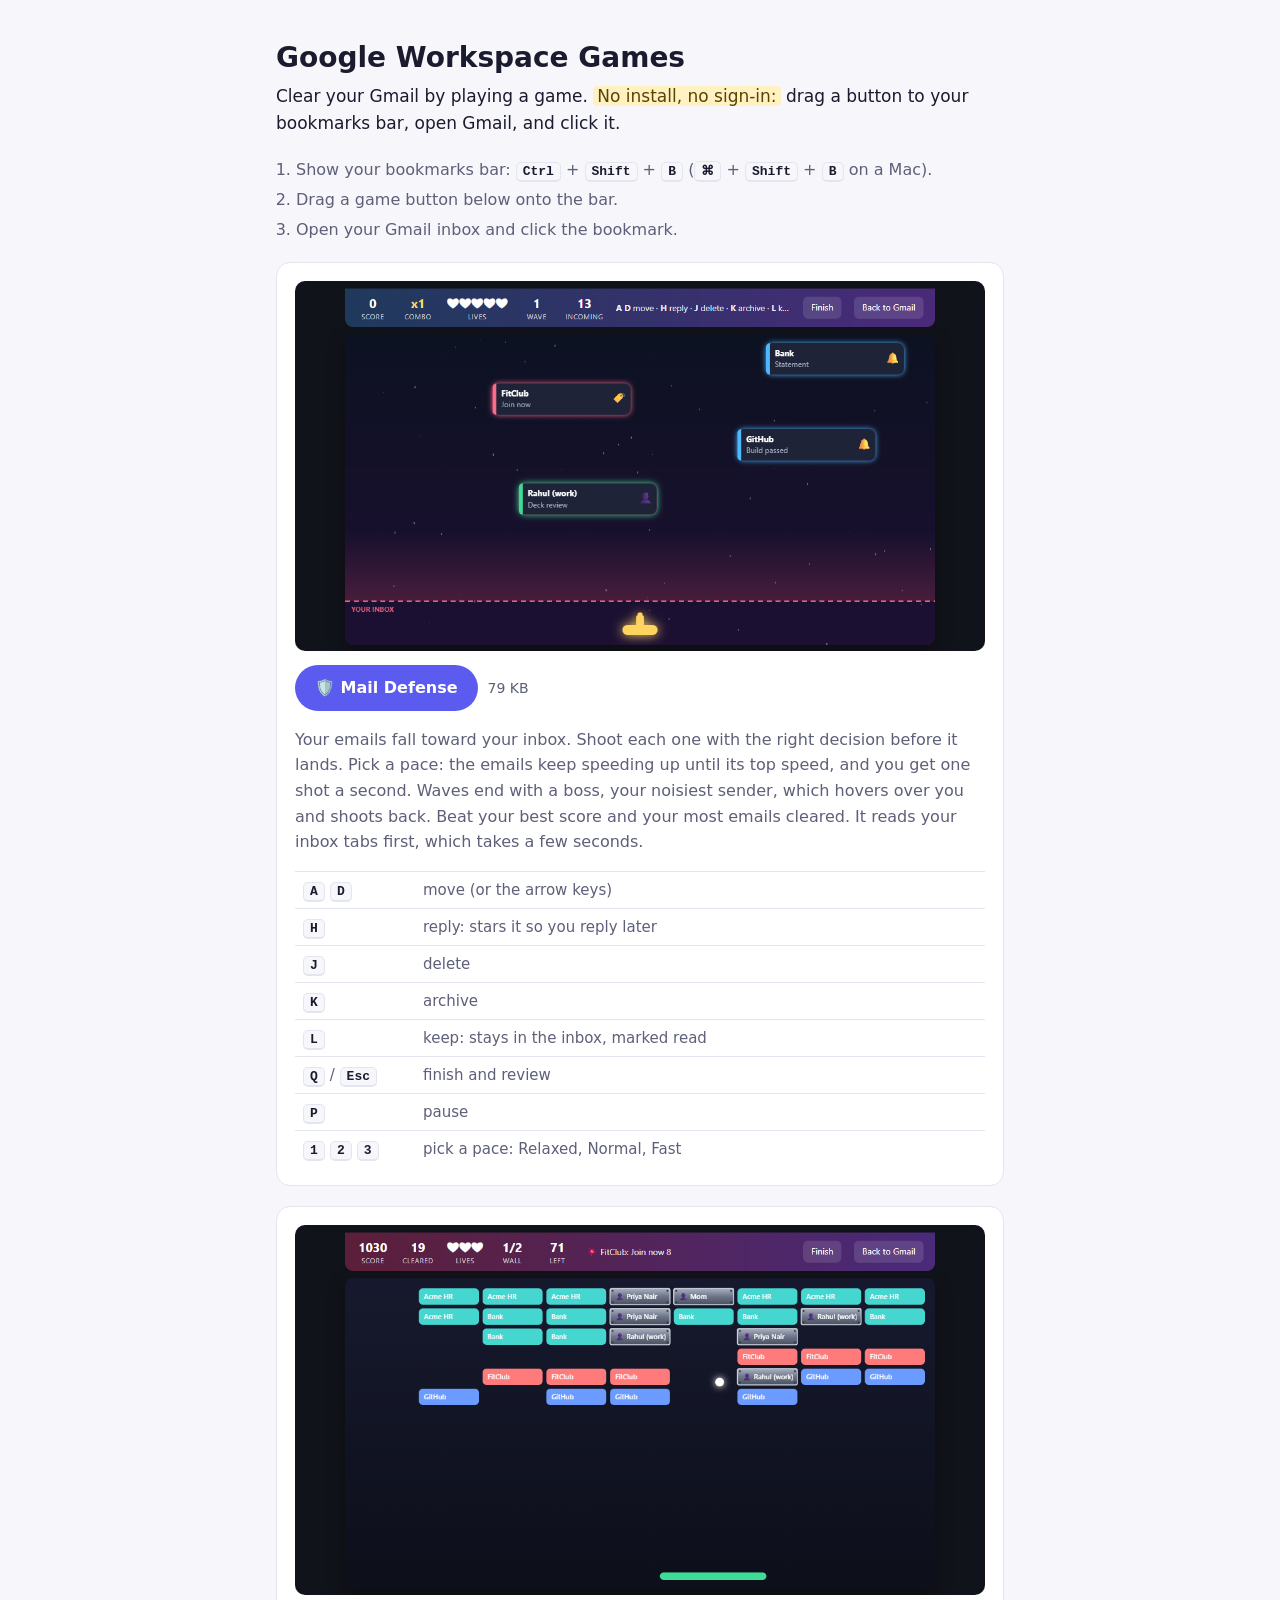
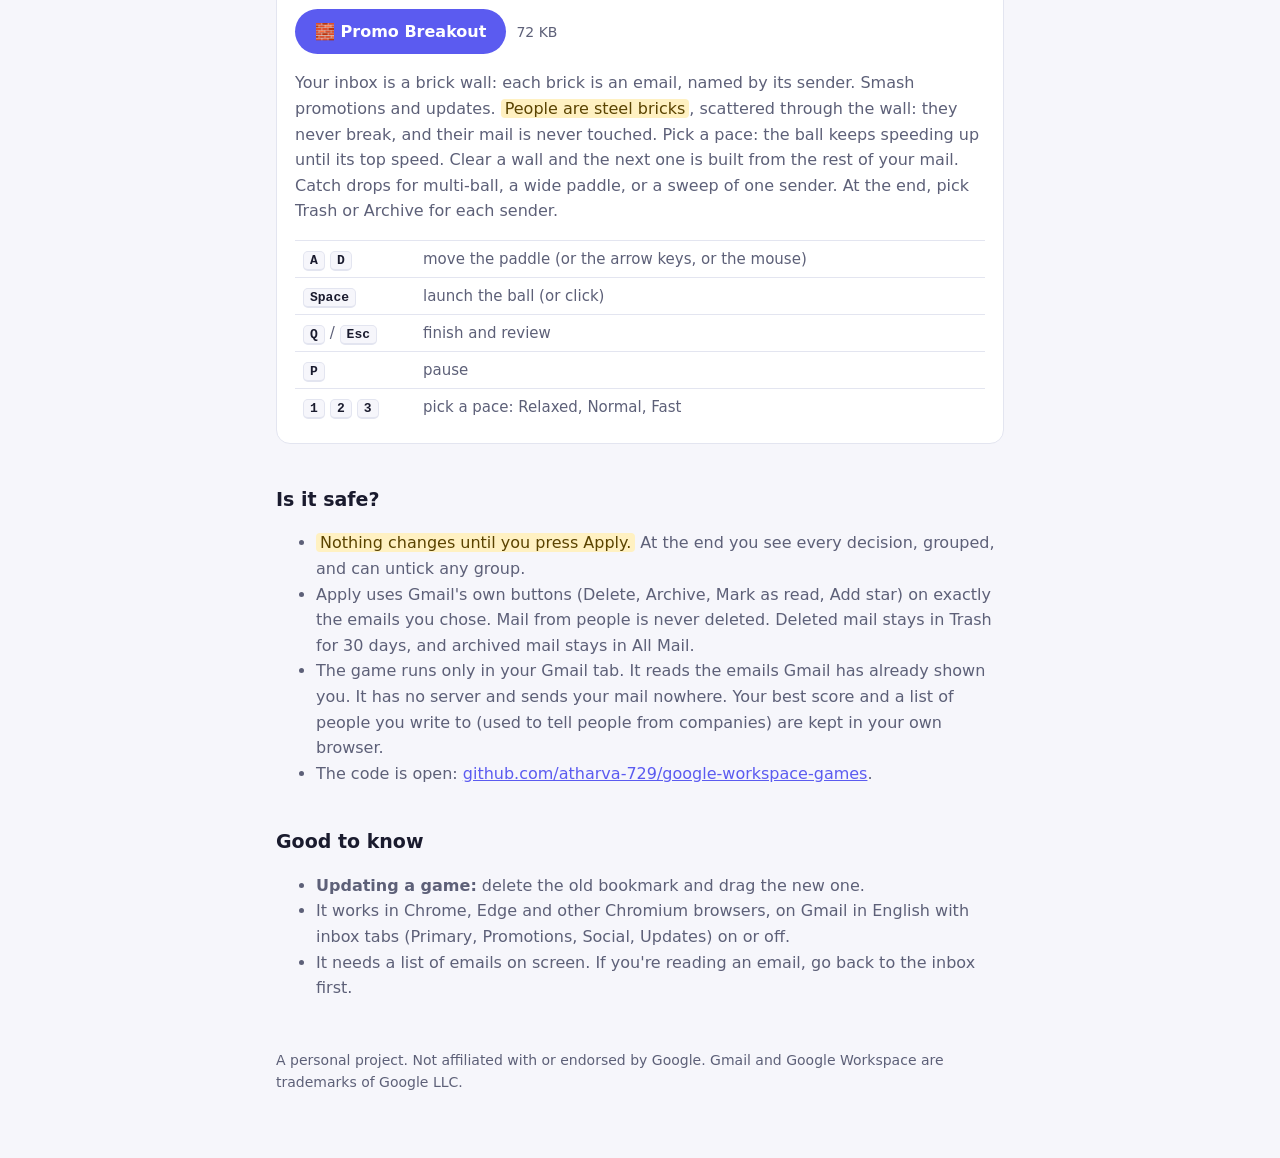
==== commit 873e5386: "Promo Breakout as a bookmarklet: people as scattered steel, paces, walls, two bests - People are ste" ====
--- a/docs/index.html
+++ b/docs/index.html
@@ -39,16 +39,21 @@
 
 <section class="game">
   <img src="defense.png" alt="Mail Defense: emails fall toward your inbox while you shoot them from the bottom" width="1100" height="590">
-  <a class="drag" href="javascript:(()%20%3D%3E%20%7B%0Aconst%20IA_CSS%20%3D%20%22%3Ahost%20%7B%5Cn%20%20--bg%3A%20%23f6f7fb%3B%20--panel%3A%20%23ffffff%3B%20--line%3A%20%23e3e6ee%3B%20--text%3A%20%231c2030%3B%20--dim%3A%20%236b7285%3B%5Cn%20%20--accent%3A%20%235b5bf0%3B%20--accent-soft%3A%20%23ececfe%3B%20--sel%3A%20%23fff6d6%3B%20--gold%3A%20%23f2a20c%3B%20--good%3A%20%231f9d63%3B%20--bad%3A%20%23d84a4a%3B%5Cn%7D%5Cn%40media%20(prefers-color-scheme%3A%20dark)%20%7B%5Cn%20%20%3Ahost%20%7B%20--bg%3A%20%2311131a%3B%20--panel%3A%20%23181b24%3B%20--line%3A%20%232a2f3d%3B%20--text%3A%20%23e7e9f0%3B%20--dim%3A%20%238e95a8%3B%5Cn%20%20%20%20--accent%3A%20%238b8bff%3B%20--accent-soft%3A%20%2323264a%3B%20--sel%3A%20%232b2a1c%3B%20%7D%5Cn%7D%5Cn*%20%7B%20box-sizing%3A%20border-box%3B%20%7D%5Cnhtml%2C%20body%20%7B%20margin%3A%200%3B%20background%3A%20var(--bg)%3B%20color%3A%20var(--text)%3B%20font%3A%2014px%2F1.45%20%5C%22Segoe%20UI%5C%22%2C%20system-ui%2C%20sans-serif%3B%20%7D%5Cnbutton%20%7B%20font%3A%20inherit%3B%20color%3A%20inherit%3B%20background%3A%20var(--panel)%3B%20border%3A%201px%20solid%20var(--line)%3B%20border-radius%3A%208px%3B%20padding%3A%206px%2012px%3B%20cursor%3A%20pointer%3B%20%7D%5Cnbutton%3Ahover%20%7B%20border-color%3A%20var(--accent)%3B%20%7D%5Cnbutton.primary%20%7B%20background%3A%20var(--accent)%3B%20border-color%3A%20var(--accent)%3B%20color%3A%20%23fff%3B%20%7D%5Cnbutton.link%20%7B%20border%3A%200%3B%20background%3A%20none%3B%20color%3A%20var(--accent)%3B%20padding%3A%204px%206px%3B%20%7D%5Cn.hidden%20%7B%20display%3A%20none%20!important%3B%20%7D%5Cn%5Cn.landing%20%7B%20max-width%3A%20460px%3B%20margin%3A%2018vh%20auto%200%3B%20text-align%3A%20center%3B%20padding%3A%200%2016px%3B%20%7D%5Cn.landing%20h1%20%7B%20font-size%3A%202rem%3B%20margin%3A%200%200%208px%3B%20%7D%5Cn.landing%20p%20%7B%20color%3A%20var(--dim)%3B%20%7D%5Cn.landing-btns%20%7B%20display%3A%20flex%3B%20gap%3A%2012px%3B%20justify-content%3A%20center%3B%20margin%3A%2024px%200%2012px%3B%20%7D%5Cn.landing-btns%20button%20%7B%20padding%3A%2010px%2020px%3B%20%7D%5Cn.msg%20%7B%20font-size%3A%20.9rem%3B%20color%3A%20var(--bad)%20!important%3B%20white-space%3A%20pre-line%3B%20%7D%5Cn%5Cn.top%20%7B%20position%3A%20sticky%3B%20top%3A%200%3B%20z-index%3A%205%3B%20display%3A%20flex%3B%20align-items%3A%20center%3B%20gap%3A%2014px%3B%20padding%3A%2010px%2020px%3B%20background%3A%20var(--panel)%3B%20border-bottom%3A%201px%20solid%20var(--line)%3B%20%7D%5Cn.brand%20%7B%20font-weight%3A%20700%3B%20letter-spacing%3A%20.2px%3B%20%7D%5Cn.views%20%7B%20display%3A%20flex%3B%20gap%3A%204px%3B%20%7D%5Cn.views%20button%20%7B%20border%3A%200%3B%20background%3A%20none%3B%20color%3A%20var(--dim)%3B%20%7D%5Cn.views%20button.active%20%7B%20background%3A%20var(--accent-soft)%3B%20color%3A%20var(--accent)%3B%20font-weight%3A%20600%3B%20%7D%5Cn%23searchForm%20%7B%20flex%3A%201%3B%20max-width%3A%20520px%3B%20%7D%5Cn%23search%20%7B%20width%3A%20100%25%3B%20padding%3A%208px%2012px%3B%20border-radius%3A%208px%3B%20border%3A%201px%20solid%20var(--line)%3B%20background%3A%20var(--bg)%3B%20color%3A%20var(--text)%3B%20font%3A%20inherit%3B%20%7D%5Cn.game-btn.on%20%7B%20background%3A%20var(--gold)%3B%20border-color%3A%20var(--gold)%3B%20color%3A%20%231b1300%3B%20font-weight%3A%20600%3B%20%7D%5Cn.who%20%7B%20margin-left%3A%20auto%3B%20color%3A%20var(--dim)%3B%20font-size%3A%20.85rem%3B%20white-space%3A%20nowrap%3B%20%7D%5Cn%5Cn.hud%20%7B%20position%3A%20sticky%3B%20top%3A%2053px%3B%20z-index%3A%204%3B%20display%3A%20flex%3B%20align-items%3A%20center%3B%20gap%3A%2022px%3B%20padding%3A%208px%2020px%3B%20background%3A%20linear-gradient(90deg%2C%20%232a1f5c%2C%20%234a2a7a)%3B%20color%3A%20%23fff%3B%20%7D%5Cn.stat%20%7B%20display%3A%20flex%3B%20flex-direction%3A%20column%3B%20align-items%3A%20center%3B%20min-width%3A%2052px%3B%20%7D%5Cn.stat%20b%20%7B%20font-size%3A%201.25rem%3B%20font-variant-numeric%3A%20tabular-nums%3B%20%7D%5Cn.stat%20span%20%7B%20font-size%3A%20.7rem%3B%20text-transform%3A%20uppercase%3B%20letter-spacing%3A%20.6px%3B%20opacity%3A%20.7%3B%20%7D%5Cn.combo%20b%20%7B%20color%3A%20%23ffd45e%3B%20%7D%5Cn.combo%20i%20%7B%20display%3A%20block%3B%20width%3A%2052px%3B%20height%3A%203px%3B%20background%3A%20rgba(255%2C255%2C255%2C.2)%3B%20border-radius%3A%202px%3B%20margin-top%3A%202px%3B%20%7D%5Cn.combo%20em%20%7B%20display%3A%20block%3B%20height%3A%20100%25%3B%20width%3A%200%3B%20background%3A%20%23ffd45e%3B%20border-radius%3A%202px%3B%20%7D%5Cn.combo.pop%20b%20%7B%20animation%3A%20pop%20.25s%3B%20%7D%5Cn%40keyframes%20pop%20%7B%2050%25%20%7B%20transform%3A%20scale(1.4)%3B%20%7D%20%7D%5Cn.progress%20%7B%20position%3A%20relative%3B%20flex%3A%201%3B%20height%3A%2018px%3B%20background%3A%20rgba(255%2C255%2C255%2C.15)%3B%20border-radius%3A%209px%3B%20overflow%3A%20hidden%3B%20%7D%5Cn%23progressFill%20%7B%20height%3A%20100%25%3B%20width%3A%200%3B%20background%3A%20linear-gradient(90deg%2C%20%233ddc97%2C%20%23ffd45e)%3B%20transition%3A%20width%20.3s%3B%20%7D%5Cn%23progressText%20%7B%20position%3A%20absolute%3B%20inset%3A%200%3B%20text-align%3A%20center%3B%20font-size%3A%20.75rem%3B%20line-height%3A%2018px%3B%20%7D%5Cn%5Cnmain%20%7B%20max-width%3A%201100px%3B%20margin%3A%2016px%20auto%3B%20padding%3A%200%2020px%2080px%3B%20%7D%5Cn.status%20%7B%20color%3A%20var(--dim)%3B%20padding%3A%208px%204px%3B%20%7D%5Cn%23list%20%7B%20list-style%3A%20none%3B%20margin%3A%200%3B%20padding%3A%200%3B%20background%3A%20var(--panel)%3B%20border%3A%201px%20solid%20var(--line)%3B%20border-radius%3A%2010px%3B%20overflow%3A%20hidden%3B%20%7D%5Cn%23list%3Aempty%20%7B%20display%3A%20none%3B%20%7D%5Cn.row%20%7B%20display%3A%20grid%3B%20grid-template-columns%3A%2028px%20190px%201fr%20auto%3B%20gap%3A%2010px%3B%20align-items%3A%20center%3B%20padding%3A%209px%2014px%3B%20border-bottom%3A%201px%20solid%20var(--line)%3B%20cursor%3A%20pointer%3B%20position%3A%20relative%3B%20transition%3A%20transform%20.18s%2C%20opacity%20.18s%3B%20%7D%5Cn.row%3Alast-child%20%7B%20border-bottom%3A%200%3B%20%7D%5Cn.row%3Ahover%20%7B%20background%3A%20var(--accent-soft)%3B%20%7D%5Cn.row.sel%20%7B%20background%3A%20var(--sel)%3B%20box-shadow%3A%20inset%203px%200%200%20var(--accent)%3B%20%7D%5Cn.row.unread%20.from%2C%20.row.unread%20.subj%20%7B%20font-weight%3A%20700%3B%20%7D%5Cn.row%3Anot(.unread)%20%7B%20color%3A%20var(--dim)%3B%20%7D%5Cn.row.leaving%20%7B%20transform%3A%20translateX(60px)%3B%20opacity%3A%200%3B%20%7D%5Cn.from%20%7B%20white-space%3A%20nowrap%3B%20overflow%3A%20hidden%3B%20text-overflow%3A%20ellipsis%3B%20%7D%5Cn.from%20small%20%7B%20color%3A%20var(--dim)%3B%20font-weight%3A%20400%3B%20%7D%5Cn.text%20%7B%20white-space%3A%20nowrap%3B%20overflow%3A%20hidden%3B%20text-overflow%3A%20ellipsis%3B%20%7D%5Cn.subj%20%7B%20color%3A%20var(--text)%3B%20%7D%5Cn.snip%20%7B%20color%3A%20var(--dim)%3B%20%7D%5Cn.date%20%7B%20font-size%3A%20.8rem%3B%20color%3A%20var(--dim)%3B%20white-space%3A%20nowrap%3B%20%7D%5Cn.acts%20%7B%20position%3A%20absolute%3B%20right%3A%2012px%3B%20display%3A%20none%3B%20gap%3A%206px%3B%20background%3A%20inherit%3B%20%7D%5Cn.row%3Ahover%20.acts%20%7B%20display%3A%20flex%3B%20%7D%5Cn.row%3Ahover%20.date%20%7B%20visibility%3A%20hidden%3B%20%7D%5Cn.acts%20button%20%7B%20padding%3A%203px%209px%3B%20font-size%3A%20.8rem%3B%20%7D%5Cn.star%20%7B%20border%3A%200%3B%20background%3A%20none%3B%20padding%3A%200%3B%20font-size%3A%201.1rem%3B%20color%3A%20var(--line)%3B%20%7D%5Cn.star.on%20%7B%20color%3A%20var(--gold)%3B%20%7D%5Cn.empty%20%7B%20text-align%3A%20center%3B%20padding%3A%2060px%200%3B%20color%3A%20var(--dim)%3B%20font-size%3A%201.1rem%3B%20%7D%5Cn%5Cn.thread-head%20%7B%20display%3A%20flex%3B%20align-items%3A%20center%3B%20gap%3A%2010px%3B%20margin-bottom%3A%2012px%3B%20flex-wrap%3A%20wrap%3B%20%7D%5Cn.thread-head%20h1%20%7B%20flex-basis%3A%20100%25%3B%20font-size%3A%201.35rem%3B%20margin%3A%206px%200%200%3B%20%7D%5Cn.msg-card%20%7B%20background%3A%20var(--panel)%3B%20border%3A%201px%20solid%20var(--line)%3B%20border-radius%3A%2010px%3B%20margin-bottom%3A%2012px%3B%20overflow%3A%20hidden%3B%20%7D%5Cn.msg-card%20header%20%7B%20display%3A%20flex%3B%20gap%3A%208px%3B%20align-items%3A%20baseline%3B%20padding%3A%2010px%2014px%3B%20border-bottom%3A%201px%20solid%20var(--line)%3B%20%7D%5Cn.msg-card%20header%20span%20%7B%20color%3A%20var(--dim)%3B%20font-size%3A%20.85rem%3B%20%7D%5Cn.msg-card%20header%20time%20%7B%20margin-left%3A%20auto%3B%20color%3A%20var(--dim)%3B%20font-size%3A%20.8rem%3B%20%7D%5Cn.msg-card%20iframe%20%7B%20display%3A%20block%3B%20width%3A%20100%25%3B%20border%3A%200%3B%20background%3A%20%23fff%3B%20min-height%3A%2060px%3B%20%7D%5Cn%5Cn.toast%20%7B%20position%3A%20fixed%3B%20left%3A%2050%25%3B%20bottom%3A%2024px%3B%20transform%3A%20translateX(-50%25)%3B%20background%3A%20%2323263a%3B%20color%3A%20%23fff%3B%20padding%3A%2010px%2016px%3B%20border-radius%3A%208px%3B%20display%3A%20flex%3B%20gap%3A%2012px%3B%20align-items%3A%20center%3B%20z-index%3A%2020%3B%20box-shadow%3A%200%206px%2024px%20rgba(0%2C0%2C0%2C.25)%3B%20%7D%5Cn.toast%20button%20%7B%20background%3A%20none%3B%20border%3A%200%3B%20color%3A%20%23ffd45e%3B%20font-weight%3A%20600%3B%20padding%3A%200%3B%20%7D%5Cn.float%20%7B%20position%3A%20fixed%3B%20z-index%3A%2030%3B%20pointer-events%3A%20none%3B%20font-weight%3A%20800%3B%20color%3A%20var(--gold)%3B%20text-shadow%3A%200%201px%200%20rgba(0%2C0%2C0%2C.25)%3B%20animation%3A%20floatUp%20.9s%20ease-out%20forwards%3B%20%7D%5Cn%40keyframes%20floatUp%20%7B%20to%20%7B%20transform%3A%20translateY(-46px)%3B%20opacity%3A%200%3B%20%7D%20%7D%5Cn%5Cn.overlay%20%7B%20position%3A%20fixed%3B%20inset%3A%200%3B%20z-index%3A%2040%3B%20background%3A%20rgba(10%2C12%2C20%2C.55)%3B%20display%3A%20grid%3B%20place-items%3A%20center%3B%20%7D%5Cn.panel%20%7B%20background%3A%20var(--panel)%3B%20border-radius%3A%2014px%3B%20padding%3A%2022px%2026px%3B%20width%3A%20min(420px%2C%2092vw)%3B%20%7D%5Cn.panel%20h2%20%7B%20margin%3A%200%200%2010px%3B%20font-size%3A%201.1rem%3B%20%7D%5Cn.panel%20dl%20%7B%20display%3A%20grid%3B%20grid-template-columns%3A%2090px%201fr%3B%20gap%3A%204px%2012px%3B%20margin%3A%200%200%2016px%3B%20%7D%5Cn.panel%20dt%20%7B%20font-family%3A%20ui-monospace%2C%20Consolas%2C%20monospace%3B%20color%3A%20var(--accent)%3B%20%7D%5Cn.panel%20dd%20%7B%20margin%3A%200%3B%20%7D%5Cn.panel%20p%20%7B%20color%3A%20var(--dim)%3B%20%7D%5Cn.win%20%7B%20text-align%3A%20center%3B%20%7D%5Cn.win%20h1%20%7B%20font-size%3A%202.2rem%3B%20margin%3A%200%200%204px%3B%20%7D%5Cn.win%20.big%20%7B%20font-size%3A%203rem%3B%20font-weight%3A%20800%3B%20color%3A%20var(--gold)%3B%20%7D%5Cn.win%20.stats%20%7B%20display%3A%20flex%3B%20justify-content%3A%20center%3B%20gap%3A%2024px%3B%20margin%3A%2012px%200%2018px%3B%20color%3A%20var(--dim)%3B%20%7D%5Cn.win%20.stats%20b%20%7B%20display%3A%20block%3B%20color%3A%20var(--text)%3B%20font-size%3A%201.2rem%3B%20%7D%5Cn.confetti%20%7B%20position%3A%20fixed%3B%20top%3A%20-12px%3B%20width%3A%208px%3B%20height%3A%2014px%3B%20z-index%3A%2050%3B%20pointer-events%3A%20none%3B%20animation%3A%20fall%20linear%20forwards%3B%20%7D%5Cn%40keyframes%20fall%20%7B%20to%20%7B%20transform%3A%20translateY(105vh)%20rotate(720deg)%3B%20%7D%20%7D%5Cn%5Cn%2F*%20----------%20reply%20composer%20----------%20*%2F%5Cn%23replyBox%3Anot(%3Aempty)%20%7B%20margin-top%3A%204px%3B%20%7D%5Cn.composer%20%7B%20background%3A%20var(--panel)%3B%20border%3A%201px%20solid%20var(--accent)%3B%20border-radius%3A%2010px%3B%20padding%3A%2012px%2014px%3B%20%7D%5Cn.c-to%20%7B%20color%3A%20var(--dim)%3B%20font-size%3A%20.85rem%3B%20margin-bottom%3A%208px%3B%20%7D%5Cn.c-to%20b%20%7B%20color%3A%20var(--text)%3B%20%7D%5Cn.chips%20%7B%20display%3A%20flex%3B%20flex-wrap%3A%20wrap%3B%20gap%3A%206px%3B%20margin-bottom%3A%208px%3B%20%7D%5Cn.chips%20button%20%7B%20font-size%3A%20.82rem%3B%20padding%3A%204px%2010px%3B%20border-radius%3A%2016px%3B%20background%3A%20var(--accent-soft)%3B%20border-color%3A%20transparent%3B%20%7D%5Cn.chips%20kbd%2C%20.c-actions%20kbd%2C%20.t-actions%20kbd%2C%20.t-sweep%20kbd%20%7B%20font%3A%20600%20.7rem%20ui-monospace%2C%20Consolas%2C%20monospace%3B%20background%3A%20rgba(127%2C127%2C127%2C.18)%3B%20border-radius%3A%204px%3B%20padding%3A%201px%205px%3B%20margin-right%3A%204px%3B%20%7D%5Cn.composer%20textarea%20%7B%20width%3A%20100%25%3B%20resize%3A%20vertical%3B%20font%3A%2015px%2F1.5%20inherit%3B%20font-family%3A%20inherit%3B%20padding%3A%2010px%3B%20border-radius%3A%208px%3B%20border%3A%201px%20solid%20var(--line)%3B%20background%3A%20var(--bg)%3B%20color%3A%20var(--text)%3B%20%7D%5Cn.c-actions%20%7B%20display%3A%20flex%3B%20gap%3A%208px%3B%20align-items%3A%20center%3B%20margin-top%3A%208px%3B%20%7D%5Cn.c-note%20%7B%20margin-left%3A%20auto%3B%20color%3A%20var(--dim)%3B%20font-size%3A%20.8rem%3B%20%7D%5Cn%5Cn%2F*%20----------%20triage%20run%20----------%20*%2F%5Cn%23triage%20%7B%20max-width%3A%20860px%3B%20margin%3A%200%20auto%3B%20padding%3A%200%2020px%2060px%3B%20%7D%5Cn.t-loading%20%7B%20text-align%3A%20center%3B%20padding%3A%2080px%200%3B%20%7D%5Cn.t-hud%20%7B%20position%3A%20sticky%3B%20top%3A%2053px%3B%20z-index%3A%204%3B%20display%3A%20flex%3B%20align-items%3A%20center%3B%20gap%3A%2020px%3B%20padding%3A%2010px%2018px%3B%20margin%3A%200%20-20px%2018px%3B%20background%3A%20linear-gradient(90deg%2C%20%232a1f5c%2C%20%234a2a7a)%3B%20color%3A%20%23fff%3B%20border-radius%3A%200%200%2012px%2012px%3B%20%7D%5Cn.t-hud%20.progress%20%3E%20div%20%7B%20height%3A%20100%25%3B%20background%3A%20linear-gradient(90deg%2C%20%233ddc97%2C%20%23ffd45e)%3B%20transition%3A%20width%20.3s%3B%20%7D%5Cn.t-hud%20.progress%20span%20%7B%20position%3A%20absolute%3B%20inset%3A%200%3B%20text-align%3A%20center%3B%20font-size%3A%20.75rem%3B%20line-height%3A%2018px%3B%20%7D%5Cn.t-quit%20%7B%20background%3A%20rgba(255%2C255%2C255%2C.12)%3B%20border-color%3A%20transparent%3B%20color%3A%20%23fff%3B%20%7D%5Cn.t-card%20%7B%20background%3A%20var(--panel)%3B%20border%3A%201px%20solid%20var(--line)%3B%20border-radius%3A%2014px%3B%20padding%3A%2016px%2020px%2018px%3B%20box-shadow%3A%200%2010px%2030px%20rgba(0%2C0%2C0%2C.12)%3B%20border-top%3A%205px%20solid%20var(--dim)%3B%20transition%3A%20transform%20.22s%20ease-in%2C%20opacity%20.22s%20ease-in%3B%20%7D%5Cn.t-card.kind-person%20%7B%20border-top-color%3A%20%233ddc97%3B%20%7D%5Cn.t-card.kind-promo%20%7B%20border-top-color%3A%20%23ff6b8b%3B%20%7D%5Cn.t-card.kind-update%20%7B%20border-top-color%3A%20%235bc0ff%3B%20%7D%5Cn.t-card-top%20%7B%20display%3A%20flex%3B%20align-items%3A%20center%3B%20gap%3A%2010px%3B%20font-size%3A%20.82rem%3B%20color%3A%20var(--dim)%3B%20%7D%5Cn.t-card-top%20.date%20%7B%20margin-left%3A%20auto%3B%20%7D%5Cn.chip%20%7B%20font-weight%3A%20700%3B%20padding%3A%202px%2010px%3B%20border-radius%3A%2012px%3B%20background%3A%20var(--accent-soft)%3B%20color%3A%20var(--text)%3B%20%7D%5Cn.t-from%20%7B%20margin-top%3A%2010px%3B%20%7D%5Cn.t-from%20span%2C%20.t-from%20small%20%7B%20color%3A%20var(--dim)%3B%20font-size%3A%20.85rem%3B%20%7D%5Cn.t-card%20h2%20%7B%20margin%3A%204px%200%2012px%3B%20font-size%3A%201.3rem%3B%20%7D%5Cn.t-body%20iframe%20%7B%20display%3A%20block%3B%20width%3A%20100%25%3B%20height%3A%2038vh%3B%20border%3A%200%3B%20border-radius%3A%208px%3B%20background%3A%20%23fff%3B%20%7D%5Cn%23tCompose%3Anot(%3Aempty)%20%7B%20margin-top%3A%2012px%3B%20%7D%5Cn.t-actions%20%7B%20display%3A%20grid%3B%20grid-template-columns%3A%20repeat(6%2C%201fr)%3B%20gap%3A%208px%3B%20margin-top%3A%2014px%3B%20transition%3A%20opacity%20.15s%3B%20%7D%5Cn.t-actions.dim%20%7B%20opacity%3A%20.3%3B%20pointer-events%3A%20none%3B%20%7D%5Cn.t-actions%20button%20%7B%20display%3A%20flex%3B%20flex-direction%3A%20column%3B%20align-items%3A%20center%3B%20gap%3A%203px%3B%20padding%3A%2010px%204px%3B%20border-radius%3A%2010px%3B%20%7D%5Cn.t-actions%20button%3Adisabled%20%7B%20opacity%3A%20.35%3B%20cursor%3A%20not-allowed%3B%20%7D%5Cn.t-actions%20em%20%7B%20font-style%3A%20normal%3B%20font-weight%3A%20800%3B%20font-size%3A%20.8rem%3B%20%7D%5Cn.t-actions%20em.hi%20%7B%20color%3A%20var(--good)%3B%20%7D%20.t-actions%20em.mid%20%7B%20color%3A%20var(--gold)%3B%20%7D%20.t-actions%20em.lo%20%7B%20color%3A%20var(--dim)%3B%20%7D%5Cn.t-sweep%20%7B%20margin-top%3A%2012px%3B%20padding%3A%2010px%2014px%3B%20border-radius%3A%2010px%3B%20background%3A%20var(--accent-soft)%3B%20font-size%3A%20.9rem%3B%20%7D%5Cn.t-sweep%20button%20%7B%20padding%3A%203px%2010px%3B%20font-size%3A%20.82rem%3B%20margin-left%3A%204px%3B%20%7D%5Cn.fly-read%20%7B%20transform%3A%20translateY(-40px)%20scale(.96)%3B%20opacity%3A%200%3B%20%7D%5Cn.fly-archive%20%7B%20transform%3A%20translateX(120px)%20rotate(4deg)%3B%20opacity%3A%200%3B%20%7D%5Cn.fly-delete%20%7B%20transform%3A%20translateY(80px)%20rotate(-3deg)%3B%20opacity%3A%200%3B%20%7D%5Cn.fly-reply%20%7B%20transform%3A%20translateX(-120px)%20rotate(-4deg)%3B%20opacity%3A%200%3B%20%7D%5Cn.fly-later%20%7B%20transform%3A%20scale(.85)%3B%20opacity%3A%200%3B%20%7D%5Cn.t-end%20%7B%20text-align%3A%20center%3B%20padding%3A%2040px%200%3B%20%7D%5Cn.t-end%20h1%20%7B%20margin%3A%200%200%206px%3B%20font-size%3A%202rem%3B%20%7D%5Cn.t-end%20.big%20%7B%20font-size%3A%203.4rem%3B%20font-weight%3A%20800%3B%20color%3A%20var(--gold)%3B%20%7D%5Cn.t-end%20.dim%2C%20.dim%20%7B%20color%3A%20var(--dim)%3B%20%7D%5Cn.t-stats%20%7B%20display%3A%20flex%3B%20justify-content%3A%20center%3B%20gap%3A%2028px%3B%20margin%3A%2018px%200%2010px%3B%20color%3A%20var(--dim)%3B%20%7D%5Cn.t-stats%20b%20%7B%20display%3A%20block%3B%20color%3A%20var(--text)%3B%20font-size%3A%201.3rem%3B%20%7D%5Cn.t-break%20%7B%20color%3A%20var(--dim)%3B%20margin-bottom%3A%2014px%3B%20%7D%5Cn.t-unsub%20%7B%20display%3A%20inline-block%3B%20text-align%3A%20left%3B%20background%3A%20var(--panel)%3B%20border%3A%201px%20solid%20var(--line)%3B%20border-radius%3A%2010px%3B%20padding%3A%2012px%2018px%3B%20margin%3A%208px%200%2016px%3B%20%7D%5Cn.t-unsub%20ul%20%7B%20margin%3A%206px%200%200%3B%20padding-left%3A%2018px%3B%20%7D%5Cn.t-unsub%20a%20%7B%20color%3A%20var(--accent)%3B%20margin-left%3A%206px%3B%20%7D%5Cn.t-end-btns%20%7B%20display%3A%20flex%3B%20gap%3A%2010px%3B%20justify-content%3A%20center%3B%20%7D%5Cn%5Cn%2F*%20----------%20controls%20bar%20----------%20*%2F%5Cn.keybar%20%7B%20position%3A%20fixed%3B%20left%3A%200%3B%20right%3A%200%3B%20bottom%3A%200%3B%20z-index%3A%2015%3B%20display%3A%20flex%3B%20flex-wrap%3A%20wrap%3B%20justify-content%3A%20center%3B%20gap%3A%206px%2018px%3B%20padding%3A%208px%2016px%3B%20background%3A%20var(--panel)%3B%20border-top%3A%201px%20solid%20var(--line)%3B%20color%3A%20var(--dim)%3B%20font-size%3A%20.82rem%3B%20%7D%5Cn.keybar%20kbd%20%7B%20font%3A%20600%20.75rem%20ui-monospace%2C%20Consolas%2C%20monospace%3B%20color%3A%20var(--text)%3B%20background%3A%20var(--accent-soft)%3B%20border%3A%201px%20solid%20var(--line)%3B%20border-radius%3A%204px%3B%20padding%3A%201px%206px%3B%20margin-right%3A%202px%3B%20%7D%5Cn.toast%20%7B%20bottom%3A%2064px%3B%20%7D%5Cn%23triage%20%7B%20padding-bottom%3A%2090px%3B%20%7D%5Cn%5Cn%2F*%20----------%20promo%20breakout%20----------%20*%2F%5Cn%23breakout%20%7B%20display%3A%20flex%3B%20flex-direction%3A%20column%3B%20align-items%3A%20center%3B%20padding%3A%200%2020px%2090px%3B%20%7D%5Cn.bk-hud%20%7B%20position%3A%20sticky%3B%20top%3A%2053px%3B%20z-index%3A%204%3B%20display%3A%20flex%3B%20align-items%3A%20center%3B%20gap%3A%2020px%3B%20padding%3A%208px%2018px%3B%20margin-bottom%3A%2012px%3B%20width%3A%20min(940px%2C%20100%25)%3B%20background%3A%20linear-gradient(90deg%2C%20%235c1f3a%2C%20%234a2a7a)%3B%20color%3A%20%23fff%3B%20border-radius%3A%200%200%2012px%2012px%3B%20%7D%5Cn.bk-ticker%20%7B%20flex%3A%201%3B%20font-size%3A%20.85rem%3B%20opacity%3A%20.9%3B%20white-space%3A%20nowrap%3B%20overflow%3A%20hidden%3B%20text-overflow%3A%20ellipsis%3B%20%7D%5Cn%23bkCanvas%20%7B%20border-radius%3A%2012px%3B%20box-shadow%3A%200%2010px%2030px%20rgba(0%2C0%2C0%2C.3)%3B%20cursor%3A%20none%3B%20%7D%5Cn.bk-review%20%7B%20max-width%3A%20760px%3B%20%7D%5Cn.bk-table%20%7B%20width%3A%20100%25%3B%20border-collapse%3A%20collapse%3B%20margin%3A%2014px%200%3B%20text-align%3A%20left%3B%20background%3A%20var(--panel)%3B%20border%3A%201px%20solid%20var(--line)%3B%20border-radius%3A%2010px%3B%20overflow%3A%20hidden%3B%20%7D%5Cn.bk-table%20th%2C%20.bk-table%20td%20%7B%20padding%3A%208px%2012px%3B%20border-bottom%3A%201px%20solid%20var(--line)%3B%20font-size%3A%20.9rem%3B%20%7D%5Cn.bk-table%20th%20%7B%20color%3A%20var(--dim)%3B%20font-weight%3A%20600%3B%20font-size%3A%20.8rem%3B%20%7D%5Cn.bk-table%20a%20%7B%20color%3A%20var(--accent)%3B%20%7D%5Cn%5Cn%2F*%20----------%20mail%20defense%20----------%20*%2F%5Cn%23defense%20%7B%20display%3A%20flex%3B%20flex-direction%3A%20column%3B%20align-items%3A%20center%3B%20padding%3A%200%2020px%2090px%3B%20%7D%5Cn.df-hud%20%7B%20background%3A%20linear-gradient(90deg%2C%20%231f3a5c%2C%20%234a2a7a)%3B%20%7D%5Cn%23dfCanvas%20%7B%20border-radius%3A%2012px%3B%20box-shadow%3A%200%2010px%2030px%20rgba(0%2C0%2C0%2C.3)%3B%20%7D%5Cn.df-groups%20%7B%20text-align%3A%20left%3B%20margin%3A%2014px%200%3B%20%7D%5Cn.df-group%20%7B%20background%3A%20var(--panel)%3B%20border%3A%201px%20solid%20var(--line)%3B%20border-radius%3A%2010px%3B%20margin-bottom%3A%208px%3B%20padding%3A%2010px%2014px%3B%20%7D%5Cn.df-group%20summary%20%7B%20cursor%3A%20pointer%3B%20%7D%5Cn.df-group%20ul%20%7B%20margin%3A%208px%200%202px%3B%20padding-left%3A%2022px%3B%20max-height%3A%20220px%3B%20overflow%3A%20auto%3B%20font-size%3A%20.88rem%3B%20%7D%5Cn.df-group%20li%20%7B%20margin%3A%202px%200%3B%20%7D%5Cn.df-levels%20%7B%20display%3A%20flex%3B%20gap%3A%2012px%3B%20justify-content%3A%20center%3B%20flex-wrap%3A%20wrap%3B%20margin%3A%2018px%200%3B%20%7D%5Cn.df-level%20%7B%20width%3A%20200px%3B%20padding%3A%2014px%2016px%3B%20text-align%3A%20left%3B%20display%3A%20flex%3B%20flex-direction%3A%20column%3B%20gap%3A%203px%3B%20%7D%5Cn.df-level%20b%20%7B%20font-size%3A%201.05rem%3B%20%7D%5Cn.df-level%20small%20%7B%20color%3A%20var(--dim)%3B%20%7D%5Cn.df-level.last%20%7B%20border-color%3A%20var(--accent)%3B%20box-shadow%3A%200%200%200%201px%20var(--accent)%3B%20%7D%5Cn.df-cleared%20%7B%20margin-top%3A%206px%3B%20color%3A%20var(--dim)%3B%20%7D%5Cn.df-cleared%20b%20%7B%20color%3A%20var(--text)%3B%20font-size%3A%201.2rem%3B%20%7D%5Cn%5Cn.ia-root%20%7B%20position%3A%20absolute%3B%20inset%3A%200%3B%20overflow%3A%20auto%3B%20background%3A%20var(--bg)%3B%20color%3A%20var(--text)%3B%20font%3A%2014px%2F1.45%20%5C%22Segoe%20UI%5C%22%2C%20system-ui%2C%20sans-serif%3B%20padding-top%3A%2012px%3B%20%7D%5Cn.ia-check%20%7B%20--ia-ok%3A%201%3B%20position%3A%20absolute%3B%20%7D%5Cn.bk-hud%20%7B%20top%3A%200%3B%20%7D%22%3B%0Aif%20(document.getElementById('inbox-arcade'))%20return%3B%0Aif%20(location.hostname%20!%3D%3D%20'mail.google.com'%20%26%26%20!window.__iaAnyHost)%20%7B%20alert('Open%20Gmail%20(mail.google.com)%20first%2C%20then%20click%20this%20bookmark.')%3B%20return%3B%20%7D%0Alet%20policy%20%3D%20null%3B%0Aif%20(window.trustedTypes)%20%7B%0Atry%20%7B%20policy%20%3D%20trustedTypes.createPolicy('inbox-arcade'%2C%20%7B%20createHTML%3A%20(s)%20%3D%3E%20s%20%7D)%3B%20%7D%0Acatch%20%7B%20policy%20%3D%20trustedTypes.createPolicy('inbox-arcade-'%20%2B%20Date.now()%2C%20%7B%20createHTML%3A%20(s)%20%3D%3E%20s%20%7D)%3B%20%7D%0A%7D%0Afunction%20setHTML(el%2C%20html)%20%7B%20el.innerHTML%20%3D%20policy%20%3F%20policy.createHTML(html)%20%3A%20html%3B%20%7D%0Aconst%20esc%20%3D%20(s)%20%3D%3E%20String(s%20%3D%3D%20null%20%3F%20''%20%3A%20s).replace(%2F%5B%26%3C%3E%22'%5D%2Fg%2C%20(c)%20%3D%3E%20(%7B%20'%26'%3A%20'%26amp%3B'%2C%20'%3C'%3A%20'%26lt%3B'%2C%20'%3E'%3A%20'%26gt%3B'%2C%20'%22'%3A%20'%26quot%3B'%2C%20%22'%22%3A%20'%26%2339%3B'%20%7D)%5Bc%5D)%3B%0Aconst%20store%20%3D%20%7B%0Aget(k)%20%7B%20try%20%7B%20return%20JSON.parse(localStorage.getItem('inboxArcade.'%20%2B%20k))%3B%20%7D%20catch%20%7B%20return%20null%3B%20%7D%20%7D%2C%0Aset(k%2C%20v)%20%7B%20try%20%7B%20localStorage.setItem('inboxArcade.'%20%2B%20k%2C%20JSON.stringify(v))%3B%20%7D%20catch%20%7B%7D%20%7D%2C%0A%7D%3B%0Aconst%20sleep%20%3D%20(ms)%20%3D%3E%20new%20Promise((r)%20%3D%3E%20setTimeout(r%2C%20ms))%3B%0Aconst%20host%20%3D%20document.createElement('div')%3B%0Ahost.id%20%3D%20'inbox-arcade'%3B%0Ahost.style.cssText%20%3D%20'position%3Afixed%3Binset%3A0%3Bz-index%3A2147483646%3Bbackground%3A%2311131a'%3B%0Aconst%20root%20%3D%20host.attachShadow(%7B%20mode%3A%20'open'%20%7D)%3B%0Aconst%20wrap%20%3D%20document.createElement('div')%3B%0Awrap.className%20%3D%20'ia-root'%3B%0AsetHTML(wrap%2C%20'%3Ci%20class%3D%22ia-check%22%3E%3C%2Fi%3E%3Cdiv%20id%3D%22main%22%20class%3D%22hidden%22%3E%3C%2Fdiv%3E%3Csection%20id%3D%22defense%22%3E%3C%2Fsection%3E')%3B%0Aroot.appendChild(wrap)%3B%0Adocument.body.appendChild(host)%3B%0Aconst%20%24%20%3D%20(s)%20%3D%3E%20root.querySelector(s)%3B%0A(()%20%3D%3E%20%7B%0Aconst%20ok%20%3D%20()%20%3D%3E%20getComputedStyle(%24('.ia-check')).getPropertyValue('--ia-ok').trim()%20%3D%3D%3D%20'1'%3B%0Atry%20%7B%20const%20sheet%20%3D%20new%20CSSStyleSheet()%3B%20sheet.replaceSync(IA_CSS)%3B%20root.adoptedStyleSheets%20%3D%20%5Bsheet%5D%3B%20%7D%20catch%20%7B%7D%0Aif%20(!ok())%20%7B%0Aconst%20st%20%3D%20document.createElement('style')%3B%0Aconst%20n%20%3D%20document.querySelector('style%5Bnonce%5D%2C%20script%5Bnonce%5D')%3B%0Aif%20(n%20%26%26%20n.nonce)%20st.nonce%20%3D%20n.nonce%3B%0Ast.textContent%20%3D%20IA_CSS%3B%0Aroot.appendChild(st)%3B%0A%7D%0Aconsole.info('%5BInbox%20Arcade%5D%20styles%3A'%2C%20ok()%20%3F%20'ok'%20%3A%20'blocked')%3B%0A%7D)()%3B%0Afunction%20closeArcade()%20%7B%0Aif%20(typeof%20DF%20!%3D%3D%20'undefined')%20%7B%20DF.on%20%3D%20false%3B%20cancelAnimationFrame(DF.raf)%3B%20%7D%0A%5B'keydown'%2C%20'keyup'%2C%20'keypress'%5D.forEach((t)%20%3D%3E%20window.removeEventListener(t%2C%20onKey%2C%20true))%3B%0Ahost.remove()%3B%0A%7D%0Afunction%20onKey(e)%20%7B%0Aif%20(e.ctrlKey%20%7C%7C%20e.metaKey%20%7C%7C%20e.altKey)%20return%3B%0Ae.stopImmediatePropagation()%3B%0Aif%20(e.type%20%3D%3D%3D%20'keypress')%20return%3B%0Aif%20(e.type%20%3D%3D%3D%20'keyup')%20%7B%20if%20(DF.on)%20defenseKey(e%2C%20false)%3B%20return%3B%20%7D%0Aif%20(DF.on)%20%7B%20if%20(defenseKey(e))%20e.preventDefault()%3B%20%7D%0Aelse%20if%20(defenseMenuKey(e))%20e.preventDefault()%3B%0Aelse%20if%20((e.key%20%3D%3D%3D%20'Escape'%20%7C%7C%20e.key.toLowerCase()%20%3D%3D%3D%20'q')%20%26%26%20!applying)%20closeArcade()%3B%0A%7D%0A%5B'keydown'%2C%20'keyup'%2C%20'keypress'%5D.forEach((t)%20%3D%3E%20window.addEventListener(t%2C%20onKey%2C%20true))%3B%0Aconst%20T%20%3D%20%7B%20active%3A%20false%20%7D%2C%20BK%20%3D%20%7B%20on%3A%20false%20%7D%3B%0Afunction%20closeThread()%20%7B%7D%0Afunction%20loadList()%20%7B%20closeArcade()%3B%20%7D%20%2F%2F%20%22back%20to%20mail%22%20%3D%20close%20the%20overlay%0Afunction%20confetti()%20%7B%7D%0Aconst%20visibleRows%20%3D%20()%20%3D%3E%20%5B...document.querySelectorAll('tr.zA')%5D.filter((r)%20%3D%3E%20r.getClientRects().length)%3B%0Aconst%20threadId%20%3D%20(row)%20%3D%3E%20%7B%20const%20x%20%3D%20row.querySelector('%5Bdata-legacy-thread-id%5D')%3B%20return%20x%20%3F%20x.getAttribute('data-legacy-thread-id')%20%3A%20''%3B%20%7D%3B%0Aconst%20shown%20%3D%20(el)%20%3D%3E%20el%20%26%26%20el.getClientRects().length%20%3E%200%3B%0Afunction%20press(el)%20%7B%0Aconst%20b%20%3D%20el.getBoundingClientRect()%3B%0Aconst%20o%20%3D%20%7B%20bubbles%3A%20true%2C%20cancelable%3A%20true%2C%20view%3A%20window%2C%20button%3A%200%2C%20clientX%3A%20b.left%20%2B%20b.width%20%2F%202%2C%20clientY%3A%20b.top%20%2B%20b.height%20%2F%202%20%7D%3B%0Afor%20(const%20t%20of%20%5B'mouseover'%2C%20'mousedown'%2C%20'mouseup'%2C%20'click'%5D)%20el.dispatchEvent(new%20MouseEvent(t%2C%20o))%3B%0A%7D%0Aasync%20function%20go(hash)%20%7B%0Aif%20(location.hash%20%3D%3D%3D%20hash%20%26%26%20visibleRows().length)%20return%20true%3B%0Aconst%20before%20%3D%20new%20Set(visibleRows())%3B%0Alocation.hash%20%3D%20hash%3B%0Afor%20(let%20i%20%3D%200%3B%20i%20%3C%2030%3B%20i%2B%2B)%20%7B%0Aawait%20sleep(100)%3B%0Aconst%20now%20%3D%20visibleRows()%3B%0Aif%20(now.length%20%26%26%20now.some((r)%20%3D%3E%20!before.has(r)))%20%7B%20await%20sleep(150)%3B%20return%20true%3B%20%7D%0A%7D%0Areturn%20false%3B%0A%7D%0Aconst%20ME%20%3D%20((document.title.match(%2F%5B%5Cw.%2B-%5D%2B%40%5B%5Cw-%5D%2B(%5C.%5B%5Cw-%5D%2B)%2B%2F)%20%7C%7C%20%5B''%5D)%5B0%5D).toLowerCase()%3B%0Aconst%20MY_DOMAIN%20%3D%20ME.split('%40')%5B1%5D%20%7C%7C%20''%3B%0Aconst%20PERSONAL%20%3D%20%2F%5E(gmail%7Cgooglemail%7Coutlook%7Chotmail%7Clive%7Cmsn%7Cyahoo%7Cymail%7Cicloud%7Cme%7Cmac%7Caol%7Cproton%7Cprotonmail%7Cpm%7Crediffmail%7Czoho%7Cyandex%7Cgmx%7Cmail%7Cfastmail%7Chey)%5C.%5Ba-z.%5D%2B%24%2Fi%3B%0Aconst%20AUTOMATED%20%3D%20%2F%5E(no%5B-_.%5D%3Freply%7Cdo%5B-_.%5D%3Fnot%5B-_.%5D%3Freply%7Cnotifications%3F%7Cnotify%7Calerts%3F%7Cnews(letters%3F)%3F%7Cinfo%7Chello%7Chi%7Cteam%7Csupport%7Chelp%7Cupdates%3F%7Caccounts%3F%7Csecurity%7Cbilling%7Cmailer%7Ce%3Fmail%7Cmarketing%7Coffers%3F%7Cdeals%3F%7Cpromo(tions)%3F%7Csales%3F%7Cshop%7Cstore%7Corders%3F%7Creceipts%3F%7Cservice%7Ccontact%7Cadmin%7Cbounces%3F%7Cdigest%7Cfeedback%7Ccommunity%7Cevents%3F%7Cjobs%7Ccareers%7Csocial%7Cinvite%7Cmembers%3F%7Creply%7Cmessages%3F%7Cverify%7Cwelcome)(%5B-_.%2B%5Cd%5D%7C%24)%2Fi%3B%0Aconst%20BULK_DOMAIN%20%3D%20%2F%5E(e%7Cem%7Cemail%7Cmail%7Cmailer%7Cnews%7Cinfo%7Cmkt%7Cmarketing%7Cnotify%7Cnotifications%3F%7Cbounce%7Creply%7Csend%7Ccomms)%5Cd*%5C.%2Fi%3B%0Aconst%20PROMO_HINT%20%3D%20%2F%5E(news(letters%3F)%3F%7Cmarketing%7Coffers%3F%7Cdeals%3F%7Cpromo(tions)%3F%7Csales%3F%7Cshop%7Cstore)(%5B-_.%2B%5Cd%5D%7C%24)%2Fi%3B%0Aasync%20function%20sentTo()%20%7B%0Aconst%20c%20%3D%20store.get('sentTo')%3B%0Aif%20(c%20%26%26%20Date.now()%20-%20c.at%20%3C%2024%20*%203600e3)%20return%20new%20Set(c.list)%3B%0Aif%20(!(await%20go('%23sent')))%20return%20new%20Set()%3B%0Aconst%20list%20%3D%20%5B...new%20Set(visibleRows().flatMap((r)%20%3D%3E%20%5B...r.querySelectorAll('span%5Bemail%5D')%5D.map((s)%20%3D%3E%20s.getAttribute('email').toLowerCase())))%5D.filter((e)%20%3D%3E%20e%20!%3D%3D%20ME)%3B%0Astore.set('sentTo'%2C%20%7B%20at%3A%20Date.now()%2C%20list%20%7D)%3B%0Areturn%20new%20Set(list)%3B%0A%7D%0Afunction%20kindOf(t%2C%20row%2C%20people)%20%7B%0Aif%20(t.category)%20return%20t.category%3B%0Aconst%20e%20%3D%20t.fromEmail.toLowerCase()%2C%20%5Blocal%20%3D%20''%2C%20domain%20%3D%20''%5D%20%3D%20e.split('%40')%3B%0Aif%20(people.has(e))%20return%20'person'%3B%0Aif%20(ME%20%26%26%20%5B...row.querySelectorAll('span%5Bemail%5D')%5D.some((s)%20%3D%3E%20s.getAttribute('email').toLowerCase()%20%3D%3D%3D%20ME))%20return%20'person'%3B%0Aif%20(AUTOMATED.test(local)%20%7C%7C%20BULK_DOMAIN.test(domain))%20return%20PROMO_HINT.test(local)%20%3F%20'promo'%20%3A%20'update'%3B%0Aif%20(PERSONAL.test(domain))%20return%20'person'%3B%0Aif%20(MY_DOMAIN%20%26%26%20domain%20%3D%3D%3D%20MY_DOMAIN%20%26%26%20!PERSONAL.test(MY_DOMAIN))%20return%20'person'%3B%0Areturn%20'update'%3B%0A%7D%0Afunction%20readRows(view%2C%20category%2C%20people)%20%7B%0Areturn%20visibleRows().map((row)%20%3D%3E%20%7B%0Aconst%20idEl%20%3D%20row.querySelector('%5Bdata-legacy-thread-id%5D')%3B%0Aconst%20fromEl%20%3D%20row.querySelector('span%5Bemail%5D')%3B%0Aconst%20t%20%3D%20%7B%0Aid%3A%20threadId(row)%2C%20view%2C%20category%2C%0Afrom%3A%20fromEl%20%3F%20fromEl.getAttribute('name')%20%7C%7C%20fromEl.textContent%20%3A%20'%3F'%2C%0AfromEmail%3A%20fromEl%20%3F%20fromEl.getAttribute('email')%20%7C%7C%20''%20%3A%20''%2C%0Asubject%3A%20((row.querySelector('.bog')%20%7C%7C%20idEl%20%7C%7C%20%7B%7D).textContent%20%7C%7C%20'').trim()%2C%0Asnippet%3A%20((row.querySelector('.y2')%20%7C%7C%20%7B%7D).textContent%20%7C%7C%20'').replace(%2F%5E%5Cs*-%5Cs*%2F%2C%20'').trim()%2C%0Aunread%3A%20row.classList.contains('zE')%2C%0A%7D%3B%0Areturn%20%7B%20...t%2C%20kind%3A%20kindOf(t%2C%20row%2C%20people)%20%7D%3B%0A%7D)%3B%0A%7D%0Aconst%20START%20%3D%20location.hash%20%7C%7C%20'%23inbox'%3B%0Aasync%20function%20fetchBricks()%20%7B%0Aconst%20say%20%3D%20(s)%20%3D%3E%20%7B%20const%20x%20%3D%20%24('%23defense%20.t-loading')%3B%20if%20(x)%20x.textContent%20%3D%20s%3B%20%7D%3B%0Aif%20(!visibleRows().length)%20throw%20new%20Error('No%20email%20list%20on%20screen.%20Open%20your%20inbox%20(or%20a%20tab%2C%20label%20or%20search)%20in%20Gmail%2C%20then%20click%20the%20bookmark%20again.')%3B%0Aconst%20tabs%20%3D%20%2F%5E%23inbox%24%2F.test(START)%20%26%26%20%5B...document.querySelectorAll('%5Brole%3D%22tab%22%5D')%5D.some(shown)%3B%0Asay('Checking%20who%20you%20write%20to%E2%80%A6')%3B%0Aconst%20people%20%3D%20await%20sentTo()%3B%0Aconst%20out%20%3D%20%5B%5D%3B%0Aif%20(tabs)%20%7B%0Afor%20(const%20%5Bhash%2C%20cat%2C%20label%5D%20of%20%5B%5B'%23category%2Fpromotions'%2C%20'promo'%2C%20'Promotions'%5D%2C%20%5B'%23category%2Fsocial'%2C%20'update'%2C%20'Social'%5D%2C%20%5B'%23category%2Fupdates'%2C%20'update'%2C%20'Updates'%5D%5D)%20%7B%0Asay(%60Reading%20%24%7Blabel%7D%E2%80%A6%60)%3B%0Aif%20(await%20go(hash))%20out.push(...readRows(hash%2C%20cat%2C%20people))%3B%0A%7D%0A%7D%0Aif%20(!(await%20go(START)))%20throw%20new%20Error('Gmail%20did%20not%20switch%20back%20to%20your%20list.%20Close%20this%20and%20click%20the%20bookmark%20again.')%3B%0Aconst%20startCat%20%3D%20%2Fcategory%5C%2Fpromotions%2F.test(START)%20%3F%20'promo'%20%3A%20%2Fcategory%5C%2F(social%7Cupdates%7Cforums)%2F.test(START)%20%3F%20'update'%20%3A%20null%3B%0Aout.push(...readRows(START%2C%20startCat%2C%20people))%3B%0Aconst%20seen%20%3D%20new%20Set()%3B%0Areturn%20out.filter((t)%20%3D%3E%20t.id%20%26%26%20!seen.has(t.id)%20%26%26%20seen.add(t.id))%3B%0A%7D%0Alet%20applying%20%3D%20false%3B%0Aconst%20toolbarButton%20%3D%20(act)%20%3D%3E%20%5B...document.querySelectorAll(%60%5Bgh%3D%22tm%22%5D%20%5Bact%3D%22%24%7Bact%7D%22%5D%60)%5D.find(shown)%3B%0Aconst%20checkbox%20%3D%20(row)%20%3D%3E%20row.querySelector('%5Brole%3D%22checkbox%22%5D')%3B%0Aconst%20checked%20%3D%20(row)%20%3D%3E%20%7B%20const%20c%20%3D%20checkbox(row)%3B%20return%20c%20%26%26%20c.getAttribute('aria-checked')%20%3D%3D%3D%20'true'%3B%20%7D%3B%0Aasync%20function%20clearSelection()%20%7B%20for%20(const%20r%20of%20visibleRows())%20if%20(checked(r))%20press(checkbox(r))%3B%20await%20sleep(150)%3B%20%7D%0Aasync%20function%20starSelected()%20%7B%0Aconst%20more%20%3D%20%5B...document.querySelectorAll('%5Bgh%3D%22tm%22%5D%20%5Brole%3D%22button%22%5D')%5D.find((b)%20%3D%3E%20shown(b)%20%26%26%20%2Fmore%2Fi.test(b.getAttribute('aria-label')%20%7C%7C%20b.getAttribute('data-tooltip')%20%7C%7C%20''))%3B%0Aif%20(!more)%20return%20false%3B%0Apress(more)%3B%0Aawait%20sleep(400)%3B%0Aconst%20item%20%3D%20%5B...document.querySelectorAll('%5Brole%3D%22menuitem%22%5D')%5D.find((m)%20%3D%3E%20shown(m)%20%26%26%20%2F%5Eadd%20star%24%2Fi.test(m.textContent.trim()))%3B%0Aif%20(!item)%20%7B%20press(more)%3B%20return%20false%3B%20%7D%0Apress(item)%3B%0Areturn%20true%3B%0A%7D%0Aconst%20PageMail%20%3D%20%7B%0Alive%3A%20true%2C%0AbackLabel%3A%20'Back%20to%20Gmail'%2C%0Aasync%20applyAll(jobs%2C%20say)%20%7B%0Aapplying%20%3D%20true%3B%0Aconst%20ACT%20%3D%20%7B%20delete%3A%20'10'%2C%20archive%3A%20'7'%2C%20keep%3A%20'1'%20%7D%3B%20%2F%2F%20keep%20%3D%20Mark%20as%20read%0Aconst%20VERB%20%3D%20%7B%20delete%3A%20'Moving%20to%20Trash'%2C%20archive%3A%20'Archiving'%2C%20keep%3A%20'Marking%20read'%2C%20reply%3A%20'Starring'%20%7D%3B%0Alet%20failed%20%3D%200%2C%20starFailed%20%3D%200%3B%0Aconst%20views%20%3D%20%5B...new%20Set(jobs.map((%5Bt%5D)%20%3D%3E%20t.view))%5D%3B%0Atry%20%7B%0Afor%20(const%20view%20of%20views)%20%7B%0Aif%20(!(await%20go(view)))%20%7B%20failed%20%2B%3D%20jobs.filter((%5Bt%5D)%20%3D%3E%20t.view%20%3D%3D%3D%20view).length%3B%20continue%3B%20%7D%0Afor%20(const%20op%20of%20%5B'delete'%2C%20'archive'%2C%20'reply'%2C%20'keep'%5D)%20%7B%0Aconst%20want%20%3D%20new%20Set(jobs.filter((%5Bt%2C%20o%5D)%20%3D%3E%20t.view%20%3D%3D%3D%20view%20%26%26%20o%20%3D%3D%3D%20op).map((%5Bt%5D)%20%3D%3E%20t.id))%3B%0Aif%20(!want.size)%20continue%3B%0Aawait%20clearSelection()%3B%0Alet%20rows%20%3D%20visibleRows().filter((r)%20%3D%3E%20want.has(threadId(r)))%3B%0Aif%20(op%20%3D%3D%3D%20'keep')%20rows%20%3D%20rows.filter((r)%20%3D%3E%20r.classList.contains('zE'))%3B%20%2F%2F%20already%20read%3A%20nothing%20to%20do%0Afailed%20%2B%3D%20op%20%3D%3D%3D%20'keep'%20%3F%200%20%3A%20want.size%20-%20rows.length%3B%20%2F%2F%20gone%20from%20this%20view%20since%20you%20played%0Aif%20(!rows.length)%20continue%3B%0Asay(%60%24%7BVERB%5Bop%5D%7D%20%24%7Brows.length%7D%E2%80%A6%60)%3B%0Arows.forEach((r)%20%3D%3E%20press(checkbox(r)))%3B%0Aawait%20sleep(250)%3B%0Aconst%20ticked%20%3D%20visibleRows().filter(checked)%3B%0Aif%20(ticked.length%20!%3D%3D%20rows.length%20%7C%7C%20!ticked.every((r)%20%3D%3E%20want.has(threadId(r))))%20%7B%20failed%20%2B%3D%20rows.length%3B%20await%20clearSelection()%3B%20continue%3B%20%7D%0Aif%20(op%20%3D%3D%3D%20'reply')%20%7B%0Aif%20(!(await%20starSelected()))%20starFailed%20%2B%3D%20rows.length%3B%0A%7D%20else%20%7B%0Aconst%20btn%20%3D%20toolbarButton(ACT%5Bop%5D)%3B%0Aif%20(!btn%20%7C%7C%20%2Fspam%2Fi.test(btn.getAttribute('aria-label')%20%7C%7C%20btn.getAttribute('data-tooltip')%20%7C%7C%20''))%20%7B%20failed%20%2B%3D%20rows.length%3B%20await%20clearSelection()%3B%20continue%3B%20%7D%0Apress(btn)%3B%0A%7D%0Afor%20(let%20i%20%3D%200%3B%20i%20%3C%2025%20%26%26%20rows.some((r)%20%3D%3E%20r.isConnected%20%26%26%20shown(r)%20%26%26%20checked(r))%3B%20i%2B%2B)%20await%20sleep(120)%3B%0Aawait%20sleep(300)%3B%0A%7D%0A%7D%0Aawait%20clearSelection()%3B%0A%7D%20finally%20%7B%0Aawait%20go(START)%3B%0Aapplying%20%3D%20false%3B%0A%7D%0Areturn%20%7B%0Afailed%3A%20failed%20%2B%20starFailed%2C%0Anote%3A%20(starFailed%20%3F%20%60%24%7BstarFailed%7D%20people's%20emails%20could%20not%20be%20starred%2C%20so%20they%20stay%20in%20your%20inbox%20as%20they%20were.%20%60%20%3A%20'')%20%2B%0A'Gmail%20kept%20everything%3A%20Trash%20empties%20itself%20after%2030%20days%2C%20and%20archived%20mail%20is%20in%20All%20Mail.'%2C%0A%7D%3B%0A%7D%2C%0A%7D%3B%0Aconst%20S%20%3D%20%7B%20backend%3A%20PageMail%20%7D%3B%0Aconst%20DF%20%3D%20%7B%20on%3A%20false%20%7D%3B%0Aconst%20DF_ICON%20%3D%20%7B%20promo%3A%20'%F0%9F%8F%B7%EF%B8%8F'%2C%20update%3A%20'%F0%9F%94%94'%2C%20person%3A%20'%F0%9F%91%A4'%20%7D%3B%0Aconst%20DF_COLOR%20%3D%20%7B%20promo%3A%20'%23ff6b8b'%2C%20update%3A%20'%234fb8ff'%2C%20person%3A%20'%233ddc97'%20%7D%3B%0Aconst%20SHOT%20%3D%20%7B%0Areply%3A%20%7B%20color%3A%20'%23ffd45e'%2C%20glow%3A%20'%23fff0a8'%20%7D%2C%20delete%3A%20%7B%20color%3A%20'%23ff5d7a'%2C%20glow%3A%20'%23ff9aae'%20%7D%2C%0Aarchive%3A%20%7B%20color%3A%20'%234fb8ff'%2C%20glow%3A%20'%23a8dcff'%20%7D%2C%20keep%3A%20%7B%20color%3A%20'%233ddc97'%2C%20glow%3A%20'%23a6f5d2'%20%7D%2C%0A%7D%3B%0Aconst%20FIRE_KEYS%20%3D%20%7B%20h%3A%20'reply'%2C%20j%3A%20'delete'%2C%20k%3A%20'archive'%2C%20l%3A%20'keep'%20%7D%3B%0Aconst%20OP_LABEL%20%3D%20%7B%20delete%3A%20'%F0%9F%97%91%20Move%20to%20Trash'%2C%20archive%3A%20'%F0%9F%93%A5%20Archive'%2C%20reply%3A%20'%E2%98%85%20Star%20to%20reply%20later'%2C%20keep%3A%20'%F0%9F%91%81%20Keep%20in%20inbox%2C%20mark%20read'%20%7D%3B%0Aconst%20FIT%20%3D%20%7B%0Apromo%3A%20%7B%20delete%3A%202%2C%20archive%3A%201%2C%20keep%3A%200%2C%20reply%3A%200%20%7D%2C%0Aupdate%3A%20%7B%20delete%3A%201%2C%20archive%3A%202%2C%20keep%3A%201%2C%20reply%3A%200%20%7D%2C%0Aperson%3A%20%7B%20delete%3A%20-1%2C%20archive%3A%201%2C%20keep%3A%202%2C%20reply%3A%202%20%7D%2C%0A%7D%3B%0Aconst%20CONTROLS%20%3D%20'%3Cb%3EA%20D%3C%2Fb%3E%20move%20%C2%B7%20%3Cb%3EH%3C%2Fb%3E%20reply%20%C2%B7%20%3Cb%3EJ%3C%2Fb%3E%20delete%20%C2%B7%20%3Cb%3EK%3C%2Fb%3E%20archive%20%C2%B7%20%3Cb%3EL%3C%2Fb%3E%20keep%20%C2%B7%20%3Cb%3EQ%3C%2Fb%3E%20finish'%3B%0Aconst%20backLabel%20%3D%20()%20%3D%3E%20S.backend.backLabel%20%7C%7C%20'Back%20to%20mail'%3B%0Aconst%20PACES%20%3D%20%7B%0Arelaxed%3A%20%7B%20name%3A%20'Relaxed'%2C%20key%3A%20'1'%2C%20desc%3A%20'Slow%20start%2C%20gentle%20climb'%2C%20speed%3A%20%5B22%2C%204%2C%2070%5D%2C%20gap%3A%20%5B3.0%2C%200.12%2C%201.7%5D%2C%20bossFire%3A%202.6%20%7D%2C%0Anormal%3A%20%7B%20name%3A%20'Normal'%2C%20key%3A%20'2'%2C%20desc%3A%20'The%20standard%20run'%2C%20speed%3A%20%5B28%2C%206%2C%20105%5D%2C%20gap%3A%20%5B2.6%2C%200.14%2C%201.25%5D%2C%20bossFire%3A%202.0%20%7D%2C%0Afast%3A%20%7B%20name%3A%20'Fast'%2C%20key%3A%20'3'%2C%20desc%3A%20'Starts%20quick%2C%20gets%20brutal'%2C%20speed%3A%20%5B38%2C%208%2C%20140%5D%2C%20gap%3A%20%5B2.1%2C%200.14%2C%201.0%5D%2C%20bossFire%3A%201.5%20%7D%2C%0A%7D%3B%0Aconst%20LEVEL_SECONDS%20%3D%2020%3B%0Aconst%20FIRE_EVERY%20%3D%201.0%3B%20%2F%2F%20seconds%20between%20shots%2C%20the%20same%20at%20every%20speed%0Afunction%20paceNow()%20%7B%0Aconst%20p%20%3D%20PACES%5BDF.pace%5D%2C%20lv%20%3D%20DF.t%20%2F%20LEVEL_SECONDS%3B%0Areturn%20%7B%20speed%3A%20Math.min(p.speed%5B2%5D%2C%20p.speed%5B0%5D%20%2B%20p.speed%5B1%5D%20*%20lv)%2C%20gap%3A%20Math.max(p.gap%5B2%5D%2C%20p.gap%5B0%5D%20-%20p.gap%5B1%5D%20*%20lv)%2C%20top%3A%20p.speed%5B0%5D%20%2B%20p.speed%5B1%5D%20*%20lv%20%3E%3D%20p.speed%5B2%5D%20%7D%3B%0A%7D%0Afunction%20bestFor(pace)%20%7B%0Aconst%20b%20%3D%20store.get('defenseBest.'%20%2B%20pace)%20%7C%7C%20%7B%7D%3B%0Aconst%20old%20%3D%20store.get('defenseBest')%3B%20%2F%2F%20single%20best%20from%20before%20paces%20existed%20counts%20as%20Normal%0Areturn%20%7B%20score%3A%20b.score%20%7C%7C%20(pace%20%3D%3D%3D%20'normal'%20%26%26%20typeof%20old%20%3D%3D%3D%20'number'%20%3F%20old%20%3A%200)%2C%20cleared%3A%20b.cleared%20%7C%7C%200%20%7D%3B%0A%7D%0Aconst%20SFX%20%3D%20%7B%0Actx%3A%20null%2C%0Aplay(type)%20%7B%0Atry%20%7B%0Aif%20(!this.ctx)%20this.ctx%20%3D%20new%20(window.AudioContext%20%7C%7C%20window.webkitAudioContext)()%3B%0Aif%20(this.ctx.state%20%3D%3D%3D%20'suspended')%20this.ctx.resume()%3B%0Aconst%20c%20%3D%20this.ctx%2C%20t%20%3D%20c.currentTime%2C%20o%20%3D%20c.createOscillator()%2C%20g%20%3D%20c.createGain()%3B%0Aconst%20P%20%3D%20%7B%0Adelete%3A%20%5B'square'%2C%20520%2C%20260%2C%200.07%2C%200.04%5D%2C%20archive%3A%20%5B'square'%2C%20380%2C%20300%2C%200.07%2C%200.035%5D%2C%0Akeep%3A%20%5B'triangle'%2C%20420%2C%20700%2C%200.08%2C%200.05%5D%2C%20reply%3A%20%5B'triangle'%2C%20560%2C%201000%2C%200.09%2C%200.05%5D%2C%0Agood%3A%20%5B'triangle'%2C%20660%2C%201320%2C%200.12%2C%200.07%5D%2C%20bad%3A%20%5B'sawtooth'%2C%20180%2C%2090%2C%200.25%2C%200.06%5D%2C%0Ahurt%3A%20%5B'sawtooth'%2C%20140%2C%2060%2C%200.35%2C%200.08%5D%2C%20boss%3A%20%5B'square'%2C%20200%2C%20120%2C%200.1%2C%200.05%5D%2C%0Abossdie%3A%20%5B'sawtooth'%2C%20300%2C%2040%2C%200.7%2C%200.09%5D%2C%20power%3A%20%5B'triangle'%2C%20440%2C%201760%2C%200.35%2C%200.07%5D%2C%20wave%3A%20%5B'sine'%2C%20330%2C%20660%2C%200.4%2C%200.06%5D%2C%0A%7D%5Btype%5D%3B%0Aif%20(!P)%20return%3B%0Ao.type%20%3D%20P%5B0%5D%3B%20o.frequency.setValueAtTime(P%5B1%5D%2C%20t)%3B%20o.frequency.exponentialRampToValueAtTime(P%5B2%5D%2C%20t%20%2B%20P%5B3%5D)%3B%0Ag.gain.setValueAtTime(P%5B4%5D%2C%20t)%3B%20g.gain.exponentialRampToValueAtTime(0.0001%2C%20t%20%2B%20P%5B3%5D)%3B%0Ao.connect(g)%3B%20g.connect(c.destination)%3B%20o.start(t)%3B%20o.stop(t%20%2B%20P%5B3%5D%20%2B%200.02)%3B%0A%7D%20catch%20%7B%7D%0A%7D%2C%0A%7D%3B%0Aasync%20function%20startDefense()%20%7B%0Aif%20(T.active%20%7C%7C%20BK.on%20%7C%7C%20BK.loading%20%7C%7C%20DF.on%20%7C%7C%20DF.loading)%20return%3B%0AcloseThread(false)%3B%0A%24('%23main').classList.add('hidden')%3B%0Aconst%20el%20%3D%20%24('%23defense')%3B%0Ael.classList.remove('hidden')%3B%0AsetHTML(el%2C%20%60%3Cdiv%20class%3D%22t-end%22%3E%3Cdiv%20class%3D%22status%20t-loading%22%3ELoading%20the%20incoming%20wave%E2%80%A6%3C%2Fdiv%3E%3Cdiv%20class%3D%22t-end-btns%22%3E%3Cbutton%20id%3D%22dfBack%22%3E%24%7BbackLabel()%7D%3C%2Fbutton%3E%3C%2Fdiv%3E%3C%2Fdiv%3E%60)%3B%0A%24('%23dfBack').onclick%20%3D%20exitDefense%3B%0Alet%20items%3B%0ADF.loading%20%3D%20true%3B%0Atry%20%7B%20items%20%3D%20await%20fetchBricks()%3B%20%7D%20catch%20(e)%20%7B%0Aif%20(!el.classList.contains('hidden'))%20%7B%20setHTML(el%2C%20%60%3Cdiv%20class%3D%22t-end%22%3E%3Cp%20class%3D%22status%22%3E%24%7Besc(e.message)%7D%3C%2Fp%3E%3Cdiv%20class%3D%22t-end-btns%22%3E%3Cbutton%20id%3D%22dfBack%22%20class%3D%22primary%22%3E%24%7BbackLabel()%7D%3C%2Fbutton%3E%3C%2Fdiv%3E%3C%2Fdiv%3E%60)%3B%20%24('%23dfBack').onclick%20%3D%20exitDefense%3B%20%7D%0Areturn%3B%0A%7D%0Afinally%20%7B%20DF.loading%20%3D%20false%3B%20%7D%0Aif%20(el.classList.contains('hidden'))%20return%3B%20%2F%2F%20left%20while%20it%20was%20loading%0Aif%20(!items.length)%20%7B%0AsetHTML(el%2C%20'%3Cdiv%20class%3D%22t-end%22%3E%3Ch1%3ENothing%20incoming%20%F0%9F%8E%89%3C%2Fh1%3E%3Cdiv%20class%3D%22t-end-btns%22%3E%3Cbutton%20id%3D%22dfBack%22%20class%3D%22primary%22%3E'%20%2B%20backLabel()%20%2B%20'%3C%2Fbutton%3E%3C%2Fdiv%3E%3C%2Fdiv%3E')%3B%0A%24('%23dfBack').onclick%20%3D%20exitDefense%3B%0Areturn%3B%0A%7D%0AdefenseMenu(items.sort(()%20%3D%3E%20Math.random()%20-%200.5))%3B%0A%7D%0Afunction%20defenseMenu(items)%20%7B%0Aconst%20el%20%3D%20%24('%23defense')%2C%20last%20%3D%20store.get('defensePace')%20%7C%7C%20'normal'%3B%0ADF.menu%20%3D%20%7B%20items%2C%20last%20%7D%3B%0AsetHTML(el%2C%20%60%3Cdiv%20class%3D%22t-end%20df-menu%22%3E%3Ch1%3E%F0%9F%9B%A1%EF%B8%8F%20Mail%20Defense%3C%2Fh1%3E%0A%3Cp%20class%3D%22dim%22%3E%24%7Bitems.length%7D%20emails%20incoming.%20Pick%20a%20pace%3A%20it%20keeps%20getting%20faster%2C%20then%20holds%20at%20its%20top%20speed.%3C%2Fp%3E%0A%3Cdiv%20class%3D%22df-levels%22%3E%24%7BObject.entries(PACES).map((%5Bid%2C%20p%5D)%20%3D%3E%20%7B%20const%20b%20%3D%20bestFor(id)%3B%20return%20%60%3Cbutton%20class%3D%22df-level%24%7Bid%20%3D%3D%3D%20last%20%3F%20'%20last'%20%3A%20''%7D%22%20data-pace%3D%22%24%7Bid%7D%22%3E%3Cb%3E%3Ckbd%3E%24%7Bp.key%7D%3C%2Fkbd%3E%20%24%7Bp.name%7D%3C%2Fb%3E%3Csmall%3E%24%7Bp.desc%7D%3C%2Fsmall%3E%3Csmall%3EBest%3A%20%24%7Bb.score%7D%20pts%20%C2%B7%20%24%7Bb.cleared%7D%20cleared%3C%2Fsmall%3E%3C%2Fbutton%3E%60%3B%20%7D).join('')%7D%3C%2Fdiv%3E%0A%3Cp%20class%3D%22dim%22%3E%24%7BCONTROLS%7D%20%C2%B7%20one%20shot%20a%20second%20%C2%B7%20%3Cb%3EEnter%3C%2Fb%3E%20plays%20your%20last%20pace%3C%2Fp%3E%0A%3Cdiv%20class%3D%22t-end-btns%22%3E%3Cbutton%20id%3D%22dfBack%22%3E%24%7BbackLabel()%7D%3C%2Fbutton%3E%3C%2Fdiv%3E%3C%2Fdiv%3E%60)%3B%0Ael.querySelectorAll('%5Bdata-pace%5D').forEach((b)%20%3D%3E%20(b.onclick%20%3D%20()%20%3D%3E%20pickPace(b.dataset.pace)))%3B%0A%24('%23dfBack').onclick%20%3D%20exitDefense%3B%0A%7D%0Afunction%20pickPace(pace)%20%7B%0Aconst%20m%20%3D%20DF.menu%3B%0Aif%20(!m)%20return%3B%0ADF.menu%20%3D%20null%3B%0Astore.set('defensePace'%2C%20pace)%3B%0AsetupDefense(m.items%2C%20pace)%3B%0A%7D%0Afunction%20defenseMenuKey(e)%20%7B%0Aif%20(!DF.menu)%20return%20false%3B%0Aconst%20p%20%3D%20Object.keys(PACES).find((id)%20%3D%3E%20PACES%5Bid%5D.key%20%3D%3D%3D%20e.key)%3B%0Aif%20(p)%20%7B%20pickPace(p)%3B%20return%20true%3B%20%7D%0Aif%20(e.key%20%3D%3D%3D%20'Enter')%20%7B%20pickPace(DF.menu.last)%3B%20return%20true%3B%20%7D%0Areturn%20false%3B%0A%7D%0Afunction%20exitDefense()%20%7B%0ADF.on%20%3D%20false%3B%0ADF.menu%20%3D%20null%3B%0AcancelAnimationFrame(DF.raf)%3B%0A%24('%23defense').classList.add('hidden')%3B%0AsetHTML(%24('%23defense')%2C%20'')%3B%0A%24('%23main').classList.remove('hidden')%3B%0AloadList()%3B%0A%7D%0Afunction%20setupDefense(queue%2C%20pace)%20%7B%0Aconst%20el%20%3D%20%24('%23defense')%3B%0Aconst%20W%20%3D%20Math.min(940%2C%20window.innerWidth%20-%2040)%2C%20H%20%3D%20Math.min(640%2C%20window.innerHeight%20-%20170)%3B%0AsetHTML(el%2C%20%60%0A%3Cdiv%20class%3D%22bk-hud%20df-hud%22%3E%3Cdiv%20class%3D%22stat%22%3E%3Cb%20id%3D%22dfScore%22%3E0%3C%2Fb%3E%3Cspan%3Escore%3C%2Fspan%3E%3C%2Fdiv%3E%0A%3Cdiv%20class%3D%22stat%22%3E%3Cb%20id%3D%22dfCleared%22%3E0%3C%2Fb%3E%3Cspan%3Ecleared%3C%2Fspan%3E%3C%2Fdiv%3E%0A%3Cdiv%20class%3D%22stat%20combo%22%3E%3Cb%20id%3D%22dfCombo%22%3Ex1%3C%2Fb%3E%3Cspan%3Ecombo%3C%2Fspan%3E%3C%2Fdiv%3E%0A%3Cdiv%20class%3D%22stat%22%3E%3Cb%20id%3D%22dfLives%22%3E%3C%2Fb%3E%3Cspan%3Elives%3C%2Fspan%3E%3C%2Fdiv%3E%0A%3Cdiv%20class%3D%22stat%22%3E%3Cb%20id%3D%22dfWave%22%3E1%3C%2Fb%3E%3Cspan%3Ewave%3C%2Fspan%3E%3C%2Fdiv%3E%0A%3Cdiv%20class%3D%22stat%22%3E%3Cb%20id%3D%22dfLeft%22%3E0%3C%2Fb%3E%3Cspan%3Eincoming%3C%2Fspan%3E%3C%2Fdiv%3E%0A%3Cdiv%20class%3D%22bk-ticker%22%20id%3D%22dfTicker%22%3E%24%7BCONTROLS%7D%3C%2Fdiv%3E%0A%3Cbutton%20class%3D%22t-quit%22%20id%3D%22dfQuit%22%20title%3D%22Q%20or%20Esc%22%3EFinish%3C%2Fbutton%3E%3Cbutton%20class%3D%22t-quit%22%20id%3D%22dfLeave%22%3E%24%7BbackLabel()%7D%3C%2Fbutton%3E%3C%2Fdiv%3E%0A%3Ccanvas%20id%3D%22dfCanvas%22%3E%3C%2Fcanvas%3E%60)%3B%0Aconst%20cv%20%3D%20%24('%23dfCanvas')%2C%20dpr%20%3D%20window.devicePixelRatio%20%7C%7C%201%3B%0Acv.width%20%3D%20W%20*%20dpr%3B%20cv.height%20%3D%20H%20*%20dpr%3B%20cv.style.width%20%3D%20W%20%2B%20'px'%3B%20cv.style.height%20%3D%20H%20%2B%20'px'%3B%0Aconst%20ctx%20%3D%20cv.getContext('2d')%3B%20ctx.scale(dpr%2C%20dpr)%3B%0AObject.assign(DF%2C%20%7B%0Aon%3A%20true%2C%20ended%3A%20false%2C%20ctx%2C%20W%2C%20H%2C%20pace%2C%20queue%3A%20queue.slice()%2C%20cards%3A%20%5B%5D%2C%20shots%3A%20%5B%5D%2C%20bolts%3A%20%5B%5D%2C%20done%3A%20%5B%5D%2C%0Alives%3A%205%2C%20score%3A%200%2C%20cleared%3A%200%2C%20combo%3A%201%2C%20maxCombo%3A%201%2C%20right%3A%200%2C%20wrong%3A%200%2C%20missed%3A%200%2C%20bossesBeaten%3A%200%2C%0At%3A%200%2C%20wave%3A%201%2C%20waveLeft%3A%200%2C%20spawnT%3A%201.2%2C%20breakT%3A%200%2C%20boss%3A%20null%2C%20banner%3A%20null%2C%20topSpeed%3A%20false%2C%0AtripleT%3A%200%2C%20cool%3A%200%2C%20queued%3A%20null%2C%20keys%3A%20%7B%7D%2C%20paused%3A%20false%2C%20over%3A%20false%2C%0Afx%3A%20%5B%5D%2C%20pops%3A%20%5B%5D%2C%20shake%3A%200%2C%20flash%3A%200%2C%20stars%3A%20Array.from(%7B%20length%3A%2060%20%7D%2C%20()%20%3D%3E%20(%7B%20x%3A%20Math.random()%20*%20W%2C%20y%3A%20Math.random()%20*%20H%2C%20s%3A%20Math.random()%20*%201.5%20%2B%200.3%20%7D))%2C%0AcardW%3A%20Math.min(220%2C%20W%20%2F%203.6)%2C%20cardH%3A%2050%2C%20lineY%3A%20H%20-%2070%2C%20turret%3A%20%7B%20x%3A%20W%20%2F%202%2C%20glow%3A%20'%23ffd45e'%20%7D%2C%0Abest%3A%20bestFor(pace)%2C%20last%3A%20performance.now()%2C%0A%7D)%3B%0AstartWave(1)%3B%0A%24('%23dfQuit').onclick%20%3D%20()%20%3D%3E%20endDefense(false)%3B%0A%24('%23dfLeave').onclick%20%3D%20exitDefense%3B%0AdfHud()%3B%0ADF.raf%20%3D%20requestAnimationFrame(dfStep)%3B%0A%7D%0Afunction%20waveSize(n)%20%7B%20return%207%20%2B%20n%20*%203%3B%20%7D%0Afunction%20startWave(n)%20%7B%0ADF.wave%20%3D%20n%3B%0ADF.waveLeft%20%3D%20Math.min(waveSize(n)%2C%20DF.queue.length)%3B%0ADF.breakT%20%3D%202.2%3B%0ADF.banner%20%3D%20%7B%20text%3A%20%60Wave%20%24%7Bn%7D%60%2C%20sub%3A%20n%20%3D%3D%3D%201%20%3F%20'H%20reply%20%C2%B7%20J%20delete%20%C2%B7%20K%20archive%20%C2%B7%20L%20keep'%20%3A%20'faster%20now%E2%80%A6'%2C%20life%3A%202.2%20%7D%3B%0ASFX.play('wave')%3B%0A%7D%0Afunction%20dfHud()%20%7B%0A%24('%23dfScore').textContent%20%3D%20DF.score%3B%0A%24('%23dfCleared').textContent%20%3D%20DF.cleared%3B%0A%24('%23dfCombo').textContent%20%3D%20'x'%20%2B%20DF.combo%3B%0A%24('%23dfLives').textContent%20%3D%20'%E2%9D%A4'.repeat(Math.max(0%2C%20DF.lives))%20%7C%7C%20'%E2%80%94'%3B%0A%24('%23dfWave').textContent%20%3D%20DF.wave%3B%0A%24('%23dfLeft').textContent%20%3D%20DF.queue.length%20%2B%20DF.cards.length%20%2B%20(DF.boss%20%3F%20DF.boss.items.length%20%3A%200)%3B%0A%7D%0Afunction%20dfSpawn()%20%7B%0Aconst%20t%20%3D%20DF.queue.shift()%3B%0Aif%20(!t)%20return%3B%0Aconst%20w%20%3D%20DF.cardW%3B%0Alet%20x%20%3D%2010%20%2B%20Math.random()%20*%20(DF.W%20-%20w%20-%2020)%3B%0Afor%20(let%20i%20%3D%200%3B%20i%20%3C%206%20%26%26%20DF.cards.some((c)%20%3D%3E%20c.y%20%3C%20DF.cardH%20%2B%2020%20%26%26%20Math.abs(c.x%20-%20x)%20%3C%20w%20%2B%2010)%3B%20i%2B%2B)%20x%20%3D%2010%20%2B%20Math.random()%20*%20(DF.W%20-%20w%20-%2020)%3B%0ADF.cards.push(%7B%20t%2C%20x%2C%20y%3A%20-DF.cardH%2C%20w%2C%20h%3A%20DF.cardH%2C%20phase%3A%20Math.random()%20*%206%2C%20drift%3A%20(Math.random()%20-%200.5)%20*%2030%20%7D)%3B%0ADF.waveLeft--%3B%0A%7D%0Afunction%20spawnBoss()%20%7B%0Aconst%20counts%20%3D%20%7B%7D%3B%0ADF.queue.forEach((t)%20%3D%3E%20%7B%20if%20(t.kind%20!%3D%3D%20'person')%20counts%5Bt.fromEmail%5D%20%3D%20(counts%5Bt.fromEmail%5D%20%7C%7C%200)%20%2B%201%3B%20%7D)%3B%0Aconst%20top%20%3D%20Object.entries(counts).sort((a%2C%20b)%20%3D%3E%20b%5B1%5D%20-%20a%5B1%5D)%5B0%5D%3B%0Aif%20(!top%20%7C%7C%20top%5B1%5D%20%3C%202)%20return%20false%3B%0Aconst%20items%20%3D%20DF.queue.filter((t)%20%3D%3E%20t.fromEmail%20%3D%3D%3D%20top%5B0%5D)%3B%0ADF.queue%20%3D%20DF.queue.filter((t)%20%3D%3E%20t.fromEmail%20!%3D%3D%20top%5B0%5D)%3B%0Aconst%20hp%20%3D%20Math.min(4%20%2B%20DF.wave%2C%2010)%3B%0ADF.boss%20%3D%20%7B%20items%2C%20name%3A%20items%5B0%5D.from%2C%20kind%3A%20items%5B0%5D.kind%2C%20hp%2C%20max%3A%20hp%2C%20x%3A%20DF.W%20%2F%202%20-%20130%2C%20y%3A%20-90%2C%20w%3A%20260%2C%20h%3A%2070%2C%20hitT%3A%200%2C%20fireT%3A%201.6%20%7D%3B%0ADF.banner%20%3D%20%7B%20text%3A%20%60BOSS%3A%20%24%7Bitems%5B0%5D.from%7D%60%2C%20sub%3A%20%60%24%7Bitems.length%7D%20emails%20%C2%B7%20it%20shoots%20back%3A%20dodge%2C%20then%20J%20delete%20or%20K%20archive%60%2C%20life%3A%202.2%20%7D%3B%0ASFX.play('power')%3B%0Areturn%20true%3B%0A%7D%0Afunction%20fire(kind)%20%7B%0Aif%20(DF.over%20%7C%7C%20DF.paused)%20return%3B%0Aif%20(DF.cool%20%3E%200)%20%7B%20DF.queued%20%3D%20kind%3B%20return%3B%20%7D%20%2F%2F%20fires%20the%20moment%20the%20launcher%20is%20ready%0ADF.cool%20%3D%20FIRE_EVERY%3B%0ADF.queued%20%3D%20null%3B%0Aconst%20x%20%3D%20DF.turret.x%2C%20y%20%3D%20DF.H%20-%2040%3B%0Aconst%20spread%20%3D%20DF.tripleT%20%3E%200%20%3F%20%5B-0.18%2C%200%2C%200.18%5D%20%3A%20%5B0%5D%3B%0Aspread.forEach((a)%20%3D%3E%20DF.shots.push(%7B%20kind%2C%20x%2C%20y%2C%20vx%3A%20Math.sin(a)%20*%20760%2C%20vy%3A%20-Math.cos(a)%20*%20760%20%7D))%3B%0ADF.turret.glow%20%3D%20SHOT%5Bkind%5D.color%3B%0ASFX.play(kind)%3B%0A%7D%0Afunction%20addCombo()%20%7B%0ADF.combo%20%3D%20Math.min(DF.combo%20%2B%201%2C%2012)%3B%0ADF.maxCombo%20%3D%20Math.max(DF.maxCombo%2C%20DF.combo)%3B%0Aconst%20cheer%20%3D%20%7B%203%3A%20'NICE!'%2C%206%3A%20'GREAT!'%2C%209%3A%20'ON%20FIRE!%20%F0%9F%94%A5'%2C%2012%3A%20'UNSTOPPABLE!'%20%7D%5BDF.combo%5D%3B%0Aif%20(cheer)%20DF.pops.push(%7B%20x%3A%20DF.W%20%2F%202%2C%20y%3A%20DF.H%20%2F%202%2C%20text%3A%20cheer%2C%20life%3A%201.1%2C%20color%3A%20'%23ffd45e'%2C%20big%3A%20true%20%7D)%3B%0Aif%20(DF.combo%20%3D%3D%3D%205)%20%7B%0Aif%20(DF.lives%20%3C%205)%20%7B%20DF.lives%2B%2B%3B%20DF.banner%20%3D%20%7B%20text%3A%20'Extra%20life!%20%E2%9D%A4'%2C%20sub%3A%20'combo%20x5'%2C%20life%3A%201.2%20%7D%3B%20%7D%0Aelse%20%7B%20DF.score%20%2B%3D%20100%3B%20DF.banner%20%3D%20%7B%20text%3A%20'%2B100'%2C%20sub%3A%20'combo%20x5%20with%20full%20lives'%2C%20life%3A%201.2%20%7D%3B%20%7D%0ASFX.play('power')%3B%0A%7D%0Aif%20(DF.combo%20%3D%3D%3D%2010)%20%7B%20DF.tripleT%20%3D%208%3B%20DF.banner%20%3D%20%7B%20text%3A%20'Triple%20shot!'%2C%20sub%3A%20'combo%20x10'%2C%20life%3A%201.2%20%7D%3B%20SFX.play('power')%3B%20%7D%0A%7D%0Afunction%20hitCard(card%2C%20shot)%20%7B%0Aconst%20k%20%3D%20card.t.kind%2C%20cx%20%3D%20card.x%20%2B%20card.w%20%2F%202%2C%20cy%20%3D%20card.y%20%2B%20card.h%20%2F%202%3B%0Aconst%20fit%20%3D%20FIT%5Bk%5D%5Bshot%5D%3B%0ADF.cards%20%3D%20DF.cards.filter((c)%20%3D%3E%20c%20!%3D%3D%20card)%3B%0Aif%20(fit%20%3C%200)%20%7B%0AloseLife(cx%2C%20cy%2C%20%60%24%7Bcard.t.from%7D%20is%20a%20person!%20%E2%88%92%E2%9D%A4%60)%3B%0ADF.wrong%2B%2B%3B%0ADF.done.push(%7B%20t%3A%20card.t%2C%20op%3A%20null%20%7D)%3B%0A%24('%23dfTicker').textContent%20%3D%20%60%F0%9F%98%AC%20Don't%20delete%20people.%20%24%7Bcard.t.from%7D's%20email%20is%20left%20as%20it%20was.%60%3B%0Areturn%3B%0A%7D%0Alet%20pts%3B%0Aif%20(fit%20%3D%3D%3D%202)%20%7B%20addCombo()%3B%20DF.right%2B%2B%3B%20pts%20%3D%2010%20*%20DF.combo%3B%20SFX.play('good')%3B%20%7D%0Aelse%20if%20(fit%20%3D%3D%3D%201)%20%7B%20DF.right%2B%2B%3B%20pts%20%3D%205%3B%20SFX.play(shot)%3B%20%7D%0Aelse%20%7B%20DF.combo%20%3D%201%3B%20DF.wrong%2B%2B%3B%20pts%20%3D%201%3B%20SFX.play('bad')%3B%20%7D%0ADF.score%20%2B%3D%20pts%3B%0ADF.cleared%2B%2B%3B%0ADF.done.push(%7B%20t%3A%20card.t%2C%20op%3A%20shot%20%7D)%3B%0Aburst(cx%2C%20cy%2C%20SHOT%5Bshot%5D.color%2C%20fit%20%3D%3D%3D%202%20%3F%2022%20%3A%2010)%3B%0Aconst%20word%20%3D%20fit%20%3D%3D%3D%202%20%3F%20'Perfect'%20%3A%20fit%20%3D%3D%3D%201%20%3F%20'OK'%20%3A%20shot%20%3D%3D%3D%20'reply'%20%3F%20'Nobody%20to%20reply%20to'%20%3A%20'Kept%20junk'%3B%0ADF.pops.push(%7B%20x%3A%20cx%2C%20y%3A%20cy%20-%208%2C%20text%3A%20%60%24%7Bword%7D%20%2B%24%7Bpts%7D%24%7BDF.combo%20%3E%201%20%3F%20'%20x'%20%2B%20DF.combo%20%3A%20''%7D%60%2C%20life%3A%200.9%2C%20color%3A%20fit%20%3D%3D%3D%202%20%3F%20'%23ffd45e'%20%3A%20'%23c9c9d9'%20%7D)%3B%0A%24('%23dfTicker').textContent%20%3D%20%60%24%7BOP_LABEL%5Bshot%5D.split('%20')%5B0%5D%7D%20%24%7Bcard.t.from%7D%3A%20%24%7Bcard.t.subject%20%7C%7C%20'(no%20subject)'%7D%60%3B%0A%7D%0Afunction%20hitBoss(shot%2C%20x%2C%20y)%20%7B%0Aconst%20b%20%3D%20DF.boss%3B%0Aif%20(shot%20%3D%3D%3D%20'keep'%20%7C%7C%20shot%20%3D%3D%3D%20'reply')%20%7B%20DF.pops.push(%7B%20x%2C%20y%2C%20text%3A%20%22Can't%20keep%20a%20spammer!%20J%20or%20K%22%2C%20life%3A%200.8%2C%20color%3A%20'%23c9c9d9'%20%7D)%3B%20SFX.play('bad')%3B%20return%3B%20%7D%0Ab.hp--%3B%20b.hitT%20%3D%200.12%3B%20b.lastShot%20%3D%20shot%3B%20DF.score%20%2B%3D%205%20*%20DF.combo%3B%0Aburst(x%2C%20y%2C%20'%23ff5d7a'%2C%208)%3B%20SFX.play('boss')%3B%0Aif%20(b.hp%20%3C%3D%200)%20%7B%0Aconst%20n%20%3D%20b.items.length%2C%20pts%20%3D%2060%20*%20n%3B%0ADF.score%20%2B%3D%20pts%3B%20DF.bossesBeaten%2B%2B%3B%20DF.cleared%20%2B%3D%20n%3B%0Ab.items.forEach((t)%20%3D%3E%20DF.done.push(%7B%20t%2C%20op%3A%20b.lastShot%20%7D))%3B%20%2F%2F%20the%20finishing%20shot%20decides%3A%20delete%20or%20archive%0Afor%20(let%20i%20%3D%200%3B%20i%20%3C%204%3B%20i%2B%2B)%20burst(b.x%20%2B%20Math.random()%20*%20b.w%2C%20b.y%20%2B%20Math.random()%20*%20b.h%2C%20%5B'%23ff5d7a'%2C%20'%23ffd45e'%2C%20'%23d66bff'%5D%5Bi%20%25%203%5D%2C%2026)%3B%0ADF.shake%20%3D%200.6%3B%20DF.flash%20%3D%200.25%3B%0ADF.pops.push(%7B%20x%3A%20DF.W%20%2F%202%2C%20y%3A%20b.y%20%2B%2040%2C%20text%3A%20%60%24%7Bb.name%7D%20defeated!%20%24%7Bn%7D%20emails%20%2B%24%7Bpts%7D%60%2C%20life%3A%201.8%2C%20color%3A%20'%23ffd45e'%2C%20big%3A%20true%20%7D)%3B%0A%24('%23dfTicker').textContent%20%3D%20%60%F0%9F%92%A5%20Beat%20%24%7Bb.name%7D%3A%20all%20%24%7Bn%7D%20of%20their%20emails%20%E2%86%92%20%24%7BOP_LABEL%5Bb.lastShot%5D%7D%60%3B%0ASFX.play('bossdie')%3B%0ADF.boss%20%3D%20null%3B%0AaddCombo()%3B%0A%7D%0A%7D%0Afunction%20loseLife(x%2C%20y%2C%20text)%20%7B%0ADF.lives--%3B%20DF.combo%20%3D%201%3B%20DF.shake%20%3D%200.35%3B%20DF.flash%20%3D%200.15%3B%0ADF.pops.push(%7B%20x%2C%20y%2C%20text%2C%20life%3A%201.3%2C%20color%3A%20'%23ff6b8b'%20%7D)%3B%0ASFX.play('hurt')%3B%0Aif%20(DF.lives%20%3C%3D%200)%20%7B%20DF.over%20%3D%20true%3B%20setTimeout(()%20%3D%3E%20endDefense(false)%2C%20900)%3B%20%7D%0A%7D%0Afunction%20burst(x%2C%20y%2C%20color%2C%20n)%20%7B%0Afor%20(let%20i%20%3D%200%3B%20i%20%3C%20n%3B%20i%2B%2B)%20DF.fx.push(%7B%20x%2C%20y%2C%20vx%3A%20(Math.random()%20-%200.5)%20*%20420%2C%20vy%3A%20(Math.random()%20-%200.65)%20*%20360%2C%20life%3A%200.7%2C%20c%3A%20color%20%7D)%3B%0A%7D%0Afunction%20dfStep(now)%20%7B%0Aif%20(!DF.on)%20return%3B%0Aconst%20dt%20%3D%20Math.max(0%2C%20Math.min(0.033%2C%20(now%20-%20DF.last)%20%2F%201000))%3B%0ADF.last%20%3D%20now%3B%0Aif%20(!DF.paused%20%26%26%20!DF.over)%20dfUpdate(dt)%3B%0AdfDraw()%3B%0Aif%20(DF.on)%20dfHud()%3B%0ADF.raf%20%3D%20requestAnimationFrame(dfStep)%3B%0A%7D%0Afunction%20dfUpdate(dt)%20%7B%0ADF.t%20%2B%3D%20dt%3B%0Aconst%20pace%20%3D%20paceNow()%3B%0Aif%20(pace.top%20%26%26%20!DF.topSpeed)%20%7B%20DF.topSpeed%20%3D%20true%3B%20DF.banner%20%3D%20%7B%20text%3A%20'Top%20speed!'%2C%20sub%3A%20'it%20stays%20this%20fast%20now'%2C%20life%3A%201.8%20%7D%3B%20SFX.play('power')%3B%20%7D%0ADF.tripleT%20%3D%20Math.max(0%2C%20DF.tripleT%20-%20dt)%3B%0ADF.cool%20%3D%20Math.max(0%2C%20DF.cool%20-%20dt)%3B%0Aif%20(DF.cool%20%3C%3D%200%20%26%26%20DF.queued)%20fire(DF.queued)%3B%0Aif%20(DF.keys.a%20%7C%7C%20DF.keys.arrowleft)%20DF.turret.x%20-%3D%20560%20*%20dt%3B%0Aif%20(DF.keys.d%20%7C%7C%20DF.keys.arrowright)%20DF.turret.x%20%2B%3D%20560%20*%20dt%3B%0ADF.turret.x%20%3D%20Math.max(28%2C%20Math.min(DF.W%20-%2028%2C%20DF.turret.x))%3B%0Aif%20(DF.breakT%20%3E%200)%20DF.breakT%20-%3D%20dt%3B%0Aelse%20if%20(DF.waveLeft%20%3E%200)%20%7B%0ADF.spawnT%20-%3D%20dt%3B%0Aif%20(DF.spawnT%20%3C%3D%200)%20%7B%20dfSpawn()%3B%20DF.spawnT%20%3D%20pace.gap%20*%20(0.85%20%2B%20Math.random()%20*%200.3)%3B%20%7D%0A%7D%20else%20if%20(!DF.cards.length%20%26%26%20!DF.boss)%20%7B%0Aif%20(!DF.bossDone%20%26%26%20spawnBoss())%20DF.bossDone%20%3D%20true%3B%0Aelse%20if%20(DF.queue.length)%20%7B%20DF.bossDone%20%3D%20false%3B%20startWave(DF.wave%20%2B%201)%3B%20%7D%0Aelse%20if%20(!DF.cards.length)%20%7B%20DF.over%20%3D%20true%3B%20setTimeout(()%20%3D%3E%20endDefense(true)%2C%20700)%3B%20%7D%0A%7D%0Aconst%20speed%20%3D%20pace.speed%3B%0Afor%20(const%20c%20of%20DF.cards)%20%7B%0Ac.y%20%2B%3D%20speed%20*%20dt%3B%0Ac.phase%20%2B%3D%20dt%3B%0Ac.x%20%3D%20Math.max(6%2C%20Math.min(DF.W%20-%20c.w%20-%206%2C%20c.x%20%2B%20Math.sin(c.phase%20*%201.3)%20*%20c.drift%20*%20dt))%3B%0A%7D%0Aconst%20landed%20%3D%20DF.cards.filter((c)%20%3D%3E%20c.y%20%2B%20c.h%20%3E%3D%20DF.lineY)%3B%0Aif%20(landed.length)%20%7B%0ADF.cards%20%3D%20DF.cards.filter((c)%20%3D%3E%20!landed.includes(c))%3B%0Alanded.forEach((c)%20%3D%3E%20%7B%20DF.missed%2B%2B%3B%20DF.done.push(%7B%20t%3A%20c.t%2C%20op%3A%20null%20%7D)%3B%20loseLife(c.x%20%2B%20c.w%20%2F%202%2C%20DF.lineY%20-%2020%2C%20'Landed!%20%E2%88%92%E2%9D%A4')%3B%20%7D)%3B%0A%7D%0Aconst%20b%20%3D%20DF.boss%3B%0Aif%20(b)%20%7B%0Ab.hitT%20%3D%20Math.max(0%2C%20b.hitT%20-%20dt)%3B%0Aif%20(b.y%20%3C%2030)%20b.y%20%2B%3D%2090%20*%20dt%3B%20%2F%2F%20flies%20in%2C%20then%20hovers%0Aconst%20step%20%3D%20Math.min(420%2C%20120%20%2B%2014%20*%20DF.wave)%20*%20dt%2C%20want%20%3D%20DF.turret.x%20-%20b.w%20%2F%202%3B%0Ab.x%20%3D%20Math.max(6%2C%20Math.min(DF.W%20-%20b.w%20-%206%2C%20b.x%20%2B%20Math.max(-step%2C%20Math.min(step%2C%20want%20-%20b.x))))%3B%0Ab.fireT%20-%3D%20dt%3B%0Aif%20(b.fireT%20%3C%3D%200%20%26%26%20b.y%20%3E%3D%2030)%20%7B%0Ab.fireT%20%3D%20PACES%5BDF.pace%5D.bossFire%20*%20(0.8%20%2B%20Math.random()%20*%200.4)%3B%0Aconst%20sx%20%3D%20b.x%20%2B%20b.w%20%2F%202%2C%20sy%20%3D%20b.y%20%2B%20b.h%2C%20tx%20%3D%20DF.turret.x%2C%20ty%20%3D%20DF.H%20-%2028%3B%0Aconst%20d%20%3D%20Math.hypot(tx%20-%20sx%2C%20ty%20-%20sy)%2C%20v%20%3D%20Math.min(520%2C%20240%20%2B%2014%20*%20DF.wave)%3B%0ADF.bolts.push(%7B%20x%3A%20sx%2C%20y%3A%20sy%2C%20vx%3A%20((tx%20-%20sx)%20%2F%20d)%20*%20v%2C%20vy%3A%20((ty%20-%20sy)%20%2F%20d)%20*%20v%20%7D)%3B%0ASFX.play('boss')%3B%0A%7D%0A%7D%0Afor%20(const%20o%20of%20DF.bolts)%20%7B%0Ao.x%20%2B%3D%20o.vx%20*%20dt%3B%20o.y%20%2B%3D%20o.vy%20*%20dt%3B%0Aif%20(Math.abs(o.x%20-%20DF.turret.x)%20%3C%2030%20%26%26%20o.y%20%3E%20DF.H%20-%2052%20%26%26%20o.y%20%3C%20DF.H%20-%2010)%20%7B%0Ao.dead%20%3D%20true%3B%0Aburst(o.x%2C%20o.y%2C%20'%23ff5d7a'%2C%2014)%3B%0AloseLife(o.x%2C%20DF.H%20-%2064%2C%20'Hit%20by%20the%20boss!%20%E2%88%92%E2%9D%A4')%3B%0A%7D%0A%7D%0ADF.bolts%20%3D%20DF.bolts.filter((o)%20%3D%3E%20!o.dead%20%26%26%20o.y%20%3C%20DF.H%20%2B%2020%20%26%26%20o.x%20%3E%20-20%20%26%26%20o.x%20%3C%20DF.W%20%2B%2020)%3B%0Afor%20(const%20s%20of%20DF.shots)%20%7B%0As.x%20%2B%3D%20s.vx%20*%20dt%3B%20s.y%20%2B%3D%20s.vy%20*%20dt%3B%0Aif%20(DF.boss%20%26%26%20s.x%20%3E%20DF.boss.x%20%26%26%20s.x%20%3C%20DF.boss.x%20%2B%20DF.boss.w%20%26%26%20s.y%20%3E%20DF.boss.y%20%26%26%20s.y%20%3C%20DF.boss.y%20%2B%20DF.boss.h)%20%7B%20s.dead%20%3D%20true%3B%20hitBoss(s.kind%2C%20s.x%2C%20s.y)%3B%20continue%3B%20%7D%0Aconst%20hit%20%3D%20DF.cards.find((c)%20%3D%3E%20s.x%20%3E%20c.x%20%26%26%20s.x%20%3C%20c.x%20%2B%20c.w%20%26%26%20s.y%20%3E%20c.y%20%26%26%20s.y%20%3C%20c.y%20%2B%20c.h)%3B%0Aif%20(hit)%20%7B%20s.dead%20%3D%20true%3B%20hitCard(hit%2C%20s.kind)%3B%20%7D%0A%7D%0ADF.shots%20%3D%20DF.shots.filter((s)%20%3D%3E%20!s.dead%20%26%26%20s.y%20%3E%20-20%20%26%26%20s.x%20%3E%20-20%20%26%26%20s.x%20%3C%20DF.W%20%2B%2020)%3B%0ADF.fx.forEach((p)%20%3D%3E%20%7B%20p.x%20%2B%3D%20p.vx%20*%20dt%3B%20p.y%20%2B%3D%20p.vy%20*%20dt%3B%20p.vy%20%2B%3D%20520%20*%20dt%3B%20p.life%20-%3D%20dt%3B%20%7D)%3B%0ADF.fx%20%3D%20DF.fx.filter((p)%20%3D%3E%20p.life%20%3E%200)%3B%0ADF.pops.forEach((p)%20%3D%3E%20%7B%20p.y%20-%3D%20(p.big%20%3F%2018%20%3A%2036)%20*%20dt%3B%20p.life%20-%3D%20dt%3B%20%7D)%3B%0ADF.pops%20%3D%20DF.pops.filter((p)%20%3D%3E%20p.life%20%3E%200)%3B%0Aif%20(DF.banner)%20%7B%20DF.banner.life%20-%3D%20dt%3B%20if%20(DF.banner.life%20%3C%3D%200)%20DF.banner%20%3D%20null%3B%20%7D%0ADF.stars.forEach((s)%20%3D%3E%20%7B%20s.y%20%2B%3D%20s.s%20*%20speed%20*%200.6%20*%20dt%3B%20if%20(s.y%20%3E%20DF.H)%20%7B%20s.y%20%3D%200%3B%20s.x%20%3D%20Math.random()%20*%20DF.W%3B%20%7D%20%7D)%3B%0ADF.shake%20%3D%20Math.max(0%2C%20DF.shake%20-%20dt)%3B%20DF.flash%20%3D%20Math.max(0%2C%20DF.flash%20-%20dt)%3B%0A%7D%0Afunction%20dfDraw()%20%7B%0Aconst%20c%20%3D%20DF.ctx%2C%20W%20%3D%20DF.W%2C%20H%20%3D%20DF.H%3B%0Ac.save()%3B%0Aif%20(DF.shake%20%3E%200)%20c.translate((Math.random()%20-%200.5)%20*%2014%20*%20DF.shake%2C%20(Math.random()%20-%200.5)%20*%2014%20*%20DF.shake)%3B%0Aconst%20g%20%3D%20c.createLinearGradient(0%2C%200%2C%200%2C%20H)%3B%0Ag.addColorStop(0%2C%20'%230d1222')%3B%20g.addColorStop(1%2C%20'%231d1033')%3B%0Ac.fillStyle%20%3D%20g%3B%20c.fillRect(-12%2C%20-12%2C%20W%20%2B%2024%2C%20H%20%2B%2024)%3B%0Ac.fillStyle%20%3D%20'rgba(200%2C220%2C255%2C.5)'%3B%0ADF.stars.forEach((s)%20%3D%3E%20c.fillRect(s.x%2C%20s.y%2C%20s.s%2C%20s.s%20*%202))%3B%0Aconst%20dg%20%3D%20c.createLinearGradient(0%2C%20DF.lineY%20-%20110%2C%200%2C%20DF.lineY)%3B%0Adg.addColorStop(0%2C%20'rgba(255%2C80%2C110%2C0)')%3B%20dg.addColorStop(1%2C%20'rgba(255%2C80%2C110%2C.2)')%3B%0Ac.fillStyle%20%3D%20dg%3B%20c.fillRect(0%2C%20DF.lineY%20-%20110%2C%20W%2C%20110)%3B%0Ac.strokeStyle%20%3D%20'%23ff6b8b'%3B%20c.lineWidth%20%3D%202%3B%20c.setLineDash(%5B8%2C%206%5D)%3B%0Ac.beginPath()%3B%20c.moveTo(0%2C%20DF.lineY)%3B%20c.lineTo(W%2C%20DF.lineY)%3B%20c.stroke()%3B%20c.setLineDash(%5B%5D)%3B%0Ac.fillStyle%20%3D%20'rgba(255%2C107%2C139%2C.85)'%3B%20c.font%20%3D%20'700%2011px%20system-ui'%3B%20c.textAlign%20%3D%20'left'%3B%20c.textBaseline%20%3D%20'middle'%3B%0Ac.fillText('YOUR%20INBOX'%2C%2010%2C%20DF.lineY%20%2B%2014)%3B%0Aconst%20b%20%3D%20DF.boss%3B%0Aif%20(b)%20%7B%0Ac.shadowColor%20%3D%20'%23ff5d7a'%3B%20c.shadowBlur%20%3D%2030%3B%0Ac.fillStyle%20%3D%20b.hitT%20%3E%200%20%3F%20'%23ffffff'%20%3A%20'%233a1630'%3B%0Ac.beginPath()%3B%20c.roundRect(b.x%2C%20b.y%2C%20b.w%2C%20b.h%2C%2016)%3B%20c.fill()%3B%20c.shadowBlur%20%3D%200%3B%0Ac.strokeStyle%20%3D%20'%23ff5d7a'%3B%20c.lineWidth%20%3D%203%3B%20c.stroke()%3B%0Ac.textAlign%20%3D%20'center'%3B%20c.fillStyle%20%3D%20'%23fff'%3B%20c.font%20%3D%20'800%2016px%20system-ui'%3B%0Ac.fillText(%60%F0%9F%93%A3%20%24%7Bb.name%7D%60%2C%20b.x%20%2B%20b.w%20%2F%202%2C%20b.y%20%2B%2024)%3B%0Ac.font%20%3D%20'12px%20system-ui'%3B%20c.fillStyle%20%3D%20'%23ffb3c1'%3B%0Ac.fillText(%60%24%7Bb.items.length%7D%20emails%20%C2%B7%20J%20delete%20%C2%B7%20K%20archive%60%2C%20b.x%20%2B%20b.w%20%2F%202%2C%20b.y%20%2B%2043)%3B%0Ac.fillStyle%20%3D%20'rgba(255%2C255%2C255%2C.15)'%3B%20c.fillRect(b.x%20%2B%2016%2C%20b.y%20%2B%20b.h%20-%2014%2C%20b.w%20-%2032%2C%206)%3B%0Ac.fillStyle%20%3D%20'%23ff5d7a'%3B%20c.fillRect(b.x%20%2B%2016%2C%20b.y%20%2B%20b.h%20-%2014%2C%20(b.w%20-%2032)%20*%20(b.hp%20%2F%20b.max)%2C%206)%3B%0A%7D%0Afor%20(const%20card%20of%20DF.cards)%20%7B%0Aconst%20k%20%3D%20card.t.kind%2C%20x%20%3D%20card.x%2C%20y%20%3D%20card.y%2C%20w%20%3D%20card.w%2C%20h%20%3D%20card.h%3B%0Aconst%20danger%20%3D%20Math.max(0%2C%20(y%20%2B%20h%20-%20(DF.lineY%20-%20160))%20%2F%20160)%3B%0Ac.shadowColor%20%3D%20DF_COLOR%5Bk%5D%3B%20c.shadowBlur%20%3D%208%20%2B%20danger%20*%2018%3B%0Ac.fillStyle%20%3D%20'%231e2338'%3B%20c.beginPath()%3B%20c.roundRect(x%2C%20y%2C%20w%2C%20h%2C%2010)%3B%20c.fill()%3B%20c.shadowBlur%20%3D%200%3B%0Ac.fillStyle%20%3D%20DF_COLOR%5Bk%5D%3B%20c.beginPath()%3B%20c.roundRect(x%2C%20y%2C%206%2C%20h%2C%20%5B10%2C%200%2C%200%2C%2010%5D)%3B%20c.fill()%3B%0Aif%20(danger%20%3E%200)%20%7B%20c.strokeStyle%20%3D%20%60rgba(255%2C107%2C139%2C%24%7Bdanger%7D)%60%3B%20c.lineWidth%20%3D%202%3B%20c.beginPath()%3B%20c.roundRect(x%2C%20y%2C%20w%2C%20h%2C%2010)%3B%20c.stroke()%3B%20%7D%0Ac.save()%3B%20c.beginPath()%3B%20c.rect(x%20%2B%2012%2C%20y%2C%20w%20-%2044%2C%20h)%3B%20c.clip()%3B%0Ac.textAlign%20%3D%20'left'%3B%20c.fillStyle%20%3D%20'%23fff'%3B%20c.font%20%3D%20'700%2013px%20%22Segoe%20UI%22%2C%20system-ui%2C%20sans-serif'%3B%20c.fillText(card.t.from%20%7C%7C%20'%3F'%2C%20x%20%2B%2014%2C%20y%20%2B%2017)%3B%0Ac.fillStyle%20%3D%20'%23a9b0c4'%3B%20c.font%20%3D%20'12px%20%22Segoe%20UI%22%2C%20system-ui%2C%20sans-serif'%3B%20c.fillText(card.t.subject%20%7C%7C%20'(no%20subject)'%2C%20x%20%2B%2014%2C%20y%20%2B%2035)%3B%0Ac.restore()%3B%0Ac.font%20%3D%20'18px%20system-ui'%3B%20c.textAlign%20%3D%20'center'%3B%20c.fillText(DF_ICON%5Bk%5D%2C%20x%20%2B%20w%20-%2018%2C%20y%20%2B%20h%20%2F%202)%3B%0A%7D%0Afor%20(const%20s%20of%20DF.shots)%20%7B%0Ac.shadowColor%20%3D%20SHOT%5Bs.kind%5D.glow%3B%20c.shadowBlur%20%3D%2014%3B%20c.strokeStyle%20%3D%20SHOT%5Bs.kind%5D.color%3B%20c.lineWidth%20%3D%20s.kind%20%3D%3D%3D%20'keep'%20%7C%7C%20s.kind%20%3D%3D%3D%20'reply'%20%3F%206%20%3A%204%3B%20c.lineCap%20%3D%20'round'%3B%0Ac.beginPath()%3B%20c.moveTo(s.x%2C%20s.y)%3B%20c.lineTo(s.x%20-%20s.vx%20*%200.025%2C%20s.y%20-%20s.vy%20*%200.025)%3B%20c.stroke()%3B%0A%7D%0Ac.shadowBlur%20%3D%200%3B%0Afor%20(const%20o%20of%20DF.bolts)%20%7B%0Ac.shadowColor%20%3D%20'%23ff5d7a'%3B%20c.shadowBlur%20%3D%2016%3B%20c.fillStyle%20%3D%20'%23ffb3c1'%3B%0Ac.beginPath()%3B%20c.arc(o.x%2C%20o.y%2C%206%2C%200%2C%20Math.PI%20*%202)%3B%20c.fill()%3B%0A%7D%0Ac.shadowBlur%20%3D%200%3B%0Aconst%20tx%20%3D%20DF.turret.x%2C%20ty%20%3D%20H%20-%2032%3B%0Ac.shadowColor%20%3D%20DF.turret.glow%3B%20c.shadowBlur%20%3D%2018%3B%20c.fillStyle%20%3D%20'%23ffd45e'%3B%0Ac.beginPath()%3B%20c.roundRect(tx%20-%2028%2C%20ty%2C%2056%2C%2016%2C%208)%3B%20c.fill()%3B%0Ac.beginPath()%3B%20c.roundRect(tx%20-%206%2C%20ty%20-%2016%2C%2012%2C%2020%2C%204)%3B%20c.fill()%3B%20c.shadowBlur%20%3D%200%3B%0Ac.fillStyle%20%3D%20DF.turret.glow%3B%20c.beginPath()%3B%20c.arc(tx%2C%20ty%20-%2016%2C%204%2C%200%2C%20Math.PI%20*%202)%3B%20c.fill()%3B%0Ac.fillStyle%20%3D%20'rgba(255%2C255%2C255%2C.14)'%3B%20c.fillRect(tx%20-%2024%2C%20ty%20%2B%2021%2C%2048%2C%204)%3B%0Ac.fillStyle%20%3D%20DF.cool%20%3E%200%20%3F%20'%238a8fb0'%20%3A%20'%233ddc97'%3B%20c.fillRect(tx%20-%2024%2C%20ty%20%2B%2021%2C%2048%20*%20(1%20-%20DF.cool%20%2F%20FIRE_EVERY)%2C%204)%3B%0Aif%20(DF.tripleT%20%3E%200)%20%7B%20c.fillStyle%20%3D%20'%23ffd45e'%3B%20c.font%20%3D%20'700%2011px%20system-ui'%3B%20c.textAlign%20%3D%20'center'%3B%20c.fillText(%60TRIPLE%20%24%7BMath.ceil(DF.tripleT)%7Ds%60%2C%20tx%2C%20ty%20%2B%2036)%3B%20%7D%0Afor%20(const%20p%20of%20DF.fx)%20%7B%20c.globalAlpha%20%3D%20Math.max(0%2C%20p.life%20%2F%200.7)%3B%20c.fillStyle%20%3D%20p.c%3B%20c.fillRect(p.x%20-%202%2C%20p.y%20-%202%2C%204%2C%204)%3B%20%7D%0Ac.globalAlpha%20%3D%201%3B%20c.textAlign%20%3D%20'center'%3B%0Afor%20(const%20p%20of%20DF.pops)%20%7B%20c.globalAlpha%20%3D%20Math.min(1%2C%20p.life%20*%202)%3B%20c.fillStyle%20%3D%20p.color%3B%20c.font%20%3D%20p.big%20%3F%20'900%2030px%20system-ui'%20%3A%20'800%2015px%20system-ui'%3B%20c.fillText(p.text%2C%20p.x%2C%20p.y)%3B%20%7D%0Ac.globalAlpha%20%3D%201%3B%0Aif%20(DF.banner)%20%7B%0Ac.globalAlpha%20%3D%20Math.min(1%2C%20DF.banner.life%20*%202)%3B%0Ac.fillStyle%20%3D%20'%23fff'%3B%20c.font%20%3D%20'900%2042px%20system-ui'%3B%20c.fillText(DF.banner.text%2C%20W%20%2F%202%2C%20H%20*%200.36)%3B%0Ac.fillStyle%20%3D%20'%23c9c9ff'%3B%20c.font%20%3D%20'600%2016px%20system-ui'%3B%20c.fillText(DF.banner.sub%2C%20W%20%2F%202%2C%20H%20*%200.36%20%2B%2034)%3B%0Ac.globalAlpha%20%3D%201%3B%0A%7D%0Ac.restore()%3B%0Aif%20(DF.flash%20%3E%200)%20%7B%20c.fillStyle%20%3D%20%60rgba(255%2C90%2C120%2C%24%7BDF.flash%7D)%60%3B%20c.fillRect(0%2C%200%2C%20W%2C%20H)%3B%20%7D%0Aif%20(DF.paused)%20%7B%20c.fillStyle%20%3D%20'rgba(0%2C0%2C0%2C.55)'%3B%20c.fillRect(0%2C%200%2C%20W%2C%20H)%3B%20c.fillStyle%20%3D%20'%23fff'%3B%20c.font%20%3D%20'700%2028px%20system-ui'%3B%20c.textAlign%20%3D%20'center'%3B%20c.fillText('Paused%20%C2%B7%20P%20to%20resume'%2C%20W%20%2F%202%2C%20H%20%2F%202)%3B%20%7D%0A%7D%0Afunction%20endDefense(won)%20%7B%0Aif%20(!DF.on%20%7C%7C%20DF.ended)%20return%3B%0ADF.ended%20%3D%20true%3B%20DF.on%20%3D%20false%3B%0AcancelAnimationFrame(DF.raf)%3B%0Aconst%20best%20%3D%20DF.best%2C%20newScore%20%3D%20DF.score%20%3E%20best.score%2C%20newCleared%20%3D%20DF.cleared%20%3E%20best.cleared%3B%0Aif%20(newScore%20%7C%7C%20newCleared)%20store.set('defenseBest.'%20%2B%20DF.pace%2C%20%7B%20score%3A%20Math.max(best.score%2C%20DF.score)%2C%20cleared%3A%20Math.max(best.cleared%2C%20DF.cleared)%20%7D)%3B%0Aconst%20groups%20%3D%20%7B%20delete%3A%20%5B%5D%2C%20archive%3A%20%5B%5D%2C%20reply%3A%20%5B%5D%2C%20keep%3A%20%5B%5D%20%7D%3B%0ADF.done.forEach((d)%20%3D%3E%20%7B%20if%20(d.op)%20groups%5Bd.op%5D.push(d.t)%3B%20%7D)%3B%0Aconst%20rows%20%3D%20Object.entries(groups).filter((%5B%2C%20l%5D)%20%3D%3E%20l.length)%3B%0Aconst%20shots%20%3D%20DF.right%20%2B%20DF.wrong%3B%0Aconst%20acc%20%3D%20shots%20%3F%20Math.round((100%20*%20DF.right)%20%2F%20shots)%20%3A%200%3B%0Aconst%20el%20%3D%20%24('%23defense')%3B%0AsetHTML(el%2C%20%60%3Cdiv%20class%3D%22t-end%20bk-review%22%3E%0A%3Ch1%3E%24%7Bwon%20%3F%20'Inbox%20defended!%20%F0%9F%9B%A1%EF%B8%8F'%20%3A%20DF.lives%20%3C%3D%200%20%3F%20'Your%20inbox%20was%20overrun'%20%3A%20'Run%20finished'%7D%3C%2Fh1%3E%0A%3Cdiv%20class%3D%22big%22%3E%24%7BDF.score%7D%3C%2Fdiv%3E%0A%3Cdiv%20class%3D%22dim%22%3E%24%7BPACES%5BDF.pace%5D.name%7D%20pace%20%C2%B7%20%24%7BnewScore%20%3F%20'%F0%9F%8F%86%20New%20best%20score'%20%3A%20'Best%20score%20'%20%2B%20best.score%7D%3C%2Fdiv%3E%0A%3Cdiv%20class%3D%22df-cleared%22%3E%3Cb%3E%24%7BDF.cleared%7D%3C%2Fb%3E%20emails%20cleared%20%C2%B7%20%24%7BnewCleared%20%3F%20'%F0%9F%8F%86%20New%20best'%20%3A%20'best%20'%20%2B%20best.cleared%7D%3C%2Fdiv%3E%0A%3Cdiv%20class%3D%22t-stats%22%3E%3Cdiv%3E%3Cb%3E%24%7BDF.wave%7D%3C%2Fb%3Ewave%3C%2Fdiv%3E%3Cdiv%3E%3Cb%3E%24%7Bacc%7D%25%3C%2Fb%3Eperfect%20calls%3C%2Fdiv%3E%3Cdiv%3E%3Cb%3Ex%24%7BDF.maxCombo%7D%3C%2Fb%3Ebest%20combo%3C%2Fdiv%3E%3Cdiv%3E%3Cb%3E%24%7BDF.bossesBeaten%7D%3C%2Fb%3Ebosses%20beaten%3C%2Fdiv%3E%3Cdiv%3E%3Cb%3E%24%7BDF.missed%7D%3C%2Fb%3Elanded%3C%2Fdiv%3E%3C%2Fdiv%3E%0A%24%7Brows.length%20%3F%20%60%3Cp%20id%3D%22dfIntro%22%3E%3Cb%3ENothing%20in%20your%20Gmail%20has%20changed%20yet.%3C%2Fb%3E%20Untick%20anything%20you%20don't%20want%2C%20then%20apply.%3C%2Fp%3E%0A%3Cdiv%20class%3D%22df-groups%22%3E%24%7Brows.map((%5Bop%2C%20list%5D)%20%3D%3E%20%60%3Cdetails%20class%3D%22df-group%22%3E%3Csummary%3E%3Cinput%20type%3D%22checkbox%22%20data-op%3D%22%24%7Bop%7D%22%20checked%3E%20%3Cb%3E%24%7BOP_LABEL%5Bop%5D%7D%3C%2Fb%3E%20%C2%B7%20%24%7Blist.length%7D%20email%24%7Blist.length%20%3E%201%20%3F%20's'%20%3A%20''%7D%3C%2Fsummary%3E%0A%3Cul%3E%24%7Blist.map((t)%20%3D%3E%20%60%3Cli%3E%3Cb%3E%24%7Besc(t.from)%7D%3C%2Fb%3E%20%3Cspan%20class%3D%22dim%22%3E%24%7Besc(t.subject%20%7C%7C%20'(no%20subject)')%7D%3C%2Fspan%3E%3C%2Fli%3E%60).join('')%7D%3C%2Ful%3E%3C%2Fdetails%3E%60).join('')%7D%3C%2Fdiv%3E%0A%3Cdiv%20class%3D%22t-end-btns%22%3E%3Cbutton%20id%3D%22dfApply%22%20class%3D%22primary%22%3EApply%20changes%3C%2Fbutton%3E%3Cbutton%20id%3D%22dfAgain%22%3EPlay%20again%3C%2Fbutton%3E%3Cbutton%20id%3D%22dfDiscard%22%3E%24%7BbackLabel()%7D%3C%2Fbutton%3E%3C%2Fdiv%3E%0A%3Cp%20id%3D%22dfStatus%22%20class%3D%22dim%22%3E%3C%2Fp%3E%60%0A%3A%20%60%3Cp%20class%3D%22dim%22%3ENo%20decisions%20to%20apply.%3C%2Fp%3E%3Cdiv%20class%3D%22t-end-btns%22%3E%3Cbutton%20id%3D%22dfAgain%22%20class%3D%22primary%22%3EPlay%20again%3C%2Fbutton%3E%3Cbutton%20id%3D%22dfDiscard%22%3E%24%7BbackLabel()%7D%3C%2Fbutton%3E%3C%2Fdiv%3E%60%7D%0A%3C%2Fdiv%3E%60)%3B%0Aif%20(won)%20confetti()%3B%0A%24('%23dfDiscard').onclick%20%3D%20exitDefense%3B%0A%24('%23dfAgain').onclick%20%3D%20()%20%3D%3E%20%7B%20DF.on%20%3D%20false%3B%20startDefense()%3B%20%7D%3B%0Ael.querySelectorAll('summary%20input').forEach((x)%20%3D%3E%20x.addEventListener('click'%2C%20(e)%20%3D%3E%20e.stopPropagation()))%3B%0Aconst%20apply%20%3D%20%24('%23dfApply')%3B%0Aif%20(apply)%20apply.onclick%20%3D%20async%20()%20%3D%3E%20%7B%0Aconst%20chosen%20%3D%20%5B...el.querySelectorAll('summary%20input')%5D.filter((x)%20%3D%3E%20x.checked).map((x)%20%3D%3E%20x.dataset.op)%3B%0ADF.applying%20%3D%20true%3B%0Aconst%20btns%20%3D%20%5B...el.querySelectorAll('.t-end-btns%20button')%5D%3B%0Abtns.forEach((b)%20%3D%3E%20(b.disabled%20%3D%20true))%3B%0Ael.querySelectorAll('summary%20input').forEach((x)%20%3D%3E%20(x.disabled%20%3D%20true))%3B%0Aconst%20jobs%20%3D%20chosen.flatMap((op)%20%3D%3E%20groups%5Bop%5D.map((t)%20%3D%3E%20%5Bt%2C%20op%5D))%3B%0Aconst%20say%20%3D%20(s)%20%3D%3E%20%7B%20%24('%23dfStatus').textContent%20%3D%20s%3B%20%7D%3B%0Alet%20failed%20%3D%200%2C%20note%20%3D%20'Starred%20ones%20are%20waiting%20for%20your%20reply.'%3B%0Aif%20(S.backend.applyAll)%20%7B%0Aconst%20r%20%3D%20await%20S.backend.applyAll(jobs%2C%20say)%3B%0Afailed%20%3D%20r.failed%3B%0Anote%20%3D%20r.note%20%7C%7C%20''%3B%0A%7D%20else%20%7B%0Aconst%20RUN%20%3D%20%7B%0Adelete%3A%20(id)%20%3D%3E%20S.backend.trash(id)%2C%0Aarchive%3A%20(id)%20%3D%3E%20S.backend.modify(id%2C%20%5B%5D%2C%20%5B'INBOX'%2C%20'UNREAD'%5D)%2C%0Areply%3A%20(id)%20%3D%3E%20S.backend.modify(id%2C%20%5B'STARRED'%5D%2C%20%5B%5D)%2C%0Akeep%3A%20(id)%20%3D%3E%20S.backend.modify(id%2C%20%5B%5D%2C%20%5B'UNREAD'%5D)%2C%0A%7D%3B%0Alet%20done%20%3D%200%3B%0Afor%20(const%20%5Bt%2C%20op%5D%20of%20jobs)%20%7B%0Atry%20%7B%20await%20RUN%5Bop%5D(t.id)%3B%20%7D%20catch%20%7B%20failed%2B%2B%3B%20%7D%0Asay(%60Applying%E2%80%A6%20%24%7B%2B%2Bdone%7D%20%2F%20%24%7Bjobs.length%7D%60)%3B%0A%7D%0A%7D%0Asay(%60Done%20%E2%9C%93%20%24%7Bjobs.length%20-%20failed%7D%20emails%20updated%24%7Bfailed%20%3F%20%60%2C%20%24%7Bfailed%7D%20not%20changed%60%20%3A%20''%7D.%20%24%7Bnote%7D%60)%3B%0ADF.applying%20%3D%20false%3B%0A%24('%23dfIntro').textContent%20%3D%20'Applied%20to%20your%20Gmail.'%3B%0Abtns.forEach((b)%20%3D%3E%20(b.disabled%20%3D%20b%20%3D%3D%3D%20apply))%3B%0Aapply.textContent%20%3D%20'Applied%20%E2%9C%93'%3B%0A%7D%3B%0A%7D%0Afunction%20defenseKey(e%2C%20down%20%3D%20true)%20%7B%0Aconst%20k%20%3D%20e.key.toLowerCase()%3B%0Aif%20(k%20%3D%3D%3D%20'a'%20%7C%7C%20k%20%3D%3D%3D%20'd'%20%7C%7C%20k%20%3D%3D%3D%20'arrowleft'%20%7C%7C%20k%20%3D%3D%3D%20'arrowright')%20%7B%20DF.keys%5Bk%5D%20%3D%20down%3B%20return%20true%3B%20%7D%0Aif%20(FIRE_KEYS%5Bk%5D)%20%7B%20if%20(down%20%26%26%20!DF.keys%5Bk%5D)%20fire(FIRE_KEYS%5Bk%5D)%3B%20DF.keys%5Bk%5D%20%3D%20down%3B%20return%20true%3B%20%7D%0Aif%20(!down)%20return%20false%3B%0Aif%20(k%20%3D%3D%3D%20'p')%20%7B%20DF.paused%20%3D%20!DF.paused%3B%20return%20true%3B%20%7D%0Aif%20(k%20%3D%3D%3D%20'q'%20%7C%7C%20k%20%3D%3D%3D%20'escape')%20%7B%20endDefense(false)%3B%20return%20true%3B%20%7D%0Areturn%20false%3B%0A%7D%0Awindow.addEventListener('keyup'%2C%20(e)%20%3D%3E%20%7B%20if%20(DF.on)%20defenseKey(e%2C%20false)%3B%20%7D)%3B%0Awindow.addEventListener('blur'%2C%20()%20%3D%3E%20%7B%20DF.keys%20%3D%20%7B%7D%3B%20%7D)%3B%0Afunction%20dfAuto()%20%7B%0Aconst%20tgt%20%3D%20DF.cards.reduce((a%2C%20c)%20%3D%3E%20(!a%20%7C%7C%20c.y%20%3E%20a.y%20%3F%20c%20%3A%20a)%2C%20null)%3B%0Aconst%20aim%20%3D%20tgt%20%3F%20tgt.x%20%2B%20tgt.w%20%2F%202%20%3A%20DF.boss%20%3F%20DF.boss.x%20%2B%20DF.boss.w%20%2F%202%20%3A%20DF.W%20%2F%202%3B%0ADF.keys.a%20%3D%20aim%20%3C%20DF.turret.x%20-%208%3B%20DF.keys.d%20%3D%20aim%20%3E%20DF.turret.x%20%2B%208%3B%0Aif%20(Math.abs(aim%20-%20DF.turret.x)%20%3C%2030%20%26%26%20DF.cool%20%3C%3D%200%20%26%26%20!DF.queued)%20%7B%0Aif%20(tgt%20%26%26%20tgt.y%20%3E%2060)%20fire(%7B%20promo%3A%20'delete'%2C%20update%3A%20'archive'%2C%20person%3A%20(tgt.t.subject%20%7C%7C%20'').length%20%25%202%20%3F%20'reply'%20%3A%20'keep'%20%7D%5Btgt.t.kind%5D)%3B%0Aelse%20if%20(!tgt%20%26%26%20DF.boss)%20fire('delete')%3B%0A%7D%0A%7D%0Aif%20(window.__iaAnyHost)%20window.__iaTest%20%3D%20%7B%20DF%2C%20dfUpdate%2C%20dfAuto%2C%20dfDraw%2C%20endDefense%2C%20pickPace%2C%20paceNow%20%7D%3B%0AstartDefense()%3B%0A%7D)()%3B%0Avoid%200%3B" onclick="alert('Drag this button onto your bookmarks bar, then click it while Gmail is open.');return false">🛡️ Mail Defense</a><span class="size">78 KB</span>
+  <a class="drag" href="javascript:(()%20%3D%3E%20%7B%0Aconst%20IA_CSS%20%3D%20%22%3Ahost%20%7B%5Cn%20%20--bg%3A%20%23f6f7fb%3B%20--panel%3A%20%23ffffff%3B%20--line%3A%20%23e3e6ee%3B%20--text%3A%20%231c2030%3B%20--dim%3A%20%236b7285%3B%5Cn%20%20--accent%3A%20%235b5bf0%3B%20--accent-soft%3A%20%23ececfe%3B%20--sel%3A%20%23fff6d6%3B%20--gold%3A%20%23f2a20c%3B%20--good%3A%20%231f9d63%3B%20--bad%3A%20%23d84a4a%3B%5Cn%7D%5Cn%40media%20(prefers-color-scheme%3A%20dark)%20%7B%5Cn%20%20%3Ahost%20%7B%20--bg%3A%20%2311131a%3B%20--panel%3A%20%23181b24%3B%20--line%3A%20%232a2f3d%3B%20--text%3A%20%23e7e9f0%3B%20--dim%3A%20%238e95a8%3B%5Cn%20%20%20%20--accent%3A%20%238b8bff%3B%20--accent-soft%3A%20%2323264a%3B%20--sel%3A%20%232b2a1c%3B%20%7D%5Cn%7D%5Cn*%20%7B%20box-sizing%3A%20border-box%3B%20%7D%5Cnhtml%2C%20body%20%7B%20margin%3A%200%3B%20background%3A%20var(--bg)%3B%20color%3A%20var(--text)%3B%20font%3A%2014px%2F1.45%20%5C%22Segoe%20UI%5C%22%2C%20system-ui%2C%20sans-serif%3B%20%7D%5Cnbutton%20%7B%20font%3A%20inherit%3B%20color%3A%20inherit%3B%20background%3A%20var(--panel)%3B%20border%3A%201px%20solid%20var(--line)%3B%20border-radius%3A%208px%3B%20padding%3A%206px%2012px%3B%20cursor%3A%20pointer%3B%20%7D%5Cnbutton%3Ahover%20%7B%20border-color%3A%20var(--accent)%3B%20%7D%5Cnbutton.primary%20%7B%20background%3A%20var(--accent)%3B%20border-color%3A%20var(--accent)%3B%20color%3A%20%23fff%3B%20%7D%5Cnbutton.link%20%7B%20border%3A%200%3B%20background%3A%20none%3B%20color%3A%20var(--accent)%3B%20padding%3A%204px%206px%3B%20%7D%5Cn.hidden%20%7B%20display%3A%20none%20!important%3B%20%7D%5Cn%5Cn.landing%20%7B%20max-width%3A%20460px%3B%20margin%3A%2018vh%20auto%200%3B%20text-align%3A%20center%3B%20padding%3A%200%2016px%3B%20%7D%5Cn.landing%20h1%20%7B%20font-size%3A%202rem%3B%20margin%3A%200%200%208px%3B%20%7D%5Cn.landing%20p%20%7B%20color%3A%20var(--dim)%3B%20%7D%5Cn.landing-btns%20%7B%20display%3A%20flex%3B%20gap%3A%2012px%3B%20justify-content%3A%20center%3B%20margin%3A%2024px%200%2012px%3B%20%7D%5Cn.landing-btns%20button%20%7B%20padding%3A%2010px%2020px%3B%20%7D%5Cn.msg%20%7B%20font-size%3A%20.9rem%3B%20color%3A%20var(--bad)%20!important%3B%20white-space%3A%20pre-line%3B%20%7D%5Cn%5Cn.top%20%7B%20position%3A%20sticky%3B%20top%3A%200%3B%20z-index%3A%205%3B%20display%3A%20flex%3B%20align-items%3A%20center%3B%20gap%3A%2014px%3B%20padding%3A%2010px%2020px%3B%20background%3A%20var(--panel)%3B%20border-bottom%3A%201px%20solid%20var(--line)%3B%20%7D%5Cn.brand%20%7B%20font-weight%3A%20700%3B%20letter-spacing%3A%20.2px%3B%20%7D%5Cn.views%20%7B%20display%3A%20flex%3B%20gap%3A%204px%3B%20%7D%5Cn.views%20button%20%7B%20border%3A%200%3B%20background%3A%20none%3B%20color%3A%20var(--dim)%3B%20%7D%5Cn.views%20button.active%20%7B%20background%3A%20var(--accent-soft)%3B%20color%3A%20var(--accent)%3B%20font-weight%3A%20600%3B%20%7D%5Cn%23searchForm%20%7B%20flex%3A%201%3B%20max-width%3A%20520px%3B%20%7D%5Cn%23search%20%7B%20width%3A%20100%25%3B%20padding%3A%208px%2012px%3B%20border-radius%3A%208px%3B%20border%3A%201px%20solid%20var(--line)%3B%20background%3A%20var(--bg)%3B%20color%3A%20var(--text)%3B%20font%3A%20inherit%3B%20%7D%5Cn.game-btn.on%20%7B%20background%3A%20var(--gold)%3B%20border-color%3A%20var(--gold)%3B%20color%3A%20%231b1300%3B%20font-weight%3A%20600%3B%20%7D%5Cn.who%20%7B%20margin-left%3A%20auto%3B%20color%3A%20var(--dim)%3B%20font-size%3A%20.85rem%3B%20white-space%3A%20nowrap%3B%20%7D%5Cn%5Cn.hud%20%7B%20position%3A%20sticky%3B%20top%3A%2053px%3B%20z-index%3A%204%3B%20display%3A%20flex%3B%20align-items%3A%20center%3B%20gap%3A%2022px%3B%20padding%3A%208px%2020px%3B%20background%3A%20linear-gradient(90deg%2C%20%232a1f5c%2C%20%234a2a7a)%3B%20color%3A%20%23fff%3B%20%7D%5Cn.stat%20%7B%20display%3A%20flex%3B%20flex-direction%3A%20column%3B%20align-items%3A%20center%3B%20min-width%3A%2052px%3B%20%7D%5Cn.stat%20b%20%7B%20font-size%3A%201.25rem%3B%20font-variant-numeric%3A%20tabular-nums%3B%20%7D%5Cn.stat%20span%20%7B%20font-size%3A%20.7rem%3B%20text-transform%3A%20uppercase%3B%20letter-spacing%3A%20.6px%3B%20opacity%3A%20.7%3B%20%7D%5Cn.combo%20b%20%7B%20color%3A%20%23ffd45e%3B%20%7D%5Cn.combo%20i%20%7B%20display%3A%20block%3B%20width%3A%2052px%3B%20height%3A%203px%3B%20background%3A%20rgba(255%2C255%2C255%2C.2)%3B%20border-radius%3A%202px%3B%20margin-top%3A%202px%3B%20%7D%5Cn.combo%20em%20%7B%20display%3A%20block%3B%20height%3A%20100%25%3B%20width%3A%200%3B%20background%3A%20%23ffd45e%3B%20border-radius%3A%202px%3B%20%7D%5Cn.combo.pop%20b%20%7B%20animation%3A%20pop%20.25s%3B%20%7D%5Cn%40keyframes%20pop%20%7B%2050%25%20%7B%20transform%3A%20scale(1.4)%3B%20%7D%20%7D%5Cn.progress%20%7B%20position%3A%20relative%3B%20flex%3A%201%3B%20height%3A%2018px%3B%20background%3A%20rgba(255%2C255%2C255%2C.15)%3B%20border-radius%3A%209px%3B%20overflow%3A%20hidden%3B%20%7D%5Cn%23progressFill%20%7B%20height%3A%20100%25%3B%20width%3A%200%3B%20background%3A%20linear-gradient(90deg%2C%20%233ddc97%2C%20%23ffd45e)%3B%20transition%3A%20width%20.3s%3B%20%7D%5Cn%23progressText%20%7B%20position%3A%20absolute%3B%20inset%3A%200%3B%20text-align%3A%20center%3B%20font-size%3A%20.75rem%3B%20line-height%3A%2018px%3B%20%7D%5Cn%5Cnmain%20%7B%20max-width%3A%201100px%3B%20margin%3A%2016px%20auto%3B%20padding%3A%200%2020px%2080px%3B%20%7D%5Cn.status%20%7B%20color%3A%20var(--dim)%3B%20padding%3A%208px%204px%3B%20%7D%5Cn%23list%20%7B%20list-style%3A%20none%3B%20margin%3A%200%3B%20padding%3A%200%3B%20background%3A%20var(--panel)%3B%20border%3A%201px%20solid%20var(--line)%3B%20border-radius%3A%2010px%3B%20overflow%3A%20hidden%3B%20%7D%5Cn%23list%3Aempty%20%7B%20display%3A%20none%3B%20%7D%5Cn.row%20%7B%20display%3A%20grid%3B%20grid-template-columns%3A%2028px%20190px%201fr%20auto%3B%20gap%3A%2010px%3B%20align-items%3A%20center%3B%20padding%3A%209px%2014px%3B%20border-bottom%3A%201px%20solid%20var(--line)%3B%20cursor%3A%20pointer%3B%20position%3A%20relative%3B%20transition%3A%20transform%20.18s%2C%20opacity%20.18s%3B%20%7D%5Cn.row%3Alast-child%20%7B%20border-bottom%3A%200%3B%20%7D%5Cn.row%3Ahover%20%7B%20background%3A%20var(--accent-soft)%3B%20%7D%5Cn.row.sel%20%7B%20background%3A%20var(--sel)%3B%20box-shadow%3A%20inset%203px%200%200%20var(--accent)%3B%20%7D%5Cn.row.unread%20.from%2C%20.row.unread%20.subj%20%7B%20font-weight%3A%20700%3B%20%7D%5Cn.row%3Anot(.unread)%20%7B%20color%3A%20var(--dim)%3B%20%7D%5Cn.row.leaving%20%7B%20transform%3A%20translateX(60px)%3B%20opacity%3A%200%3B%20%7D%5Cn.from%20%7B%20white-space%3A%20nowrap%3B%20overflow%3A%20hidden%3B%20text-overflow%3A%20ellipsis%3B%20%7D%5Cn.from%20small%20%7B%20color%3A%20var(--dim)%3B%20font-weight%3A%20400%3B%20%7D%5Cn.text%20%7B%20white-space%3A%20nowrap%3B%20overflow%3A%20hidden%3B%20text-overflow%3A%20ellipsis%3B%20%7D%5Cn.subj%20%7B%20color%3A%20var(--text)%3B%20%7D%5Cn.snip%20%7B%20color%3A%20var(--dim)%3B%20%7D%5Cn.date%20%7B%20font-size%3A%20.8rem%3B%20color%3A%20var(--dim)%3B%20white-space%3A%20nowrap%3B%20%7D%5Cn.acts%20%7B%20position%3A%20absolute%3B%20right%3A%2012px%3B%20display%3A%20none%3B%20gap%3A%206px%3B%20background%3A%20inherit%3B%20%7D%5Cn.row%3Ahover%20.acts%20%7B%20display%3A%20flex%3B%20%7D%5Cn.row%3Ahover%20.date%20%7B%20visibility%3A%20hidden%3B%20%7D%5Cn.acts%20button%20%7B%20padding%3A%203px%209px%3B%20font-size%3A%20.8rem%3B%20%7D%5Cn.star%20%7B%20border%3A%200%3B%20background%3A%20none%3B%20padding%3A%200%3B%20font-size%3A%201.1rem%3B%20color%3A%20var(--line)%3B%20%7D%5Cn.star.on%20%7B%20color%3A%20var(--gold)%3B%20%7D%5Cn.empty%20%7B%20text-align%3A%20center%3B%20padding%3A%2060px%200%3B%20color%3A%20var(--dim)%3B%20font-size%3A%201.1rem%3B%20%7D%5Cn%5Cn.thread-head%20%7B%20display%3A%20flex%3B%20align-items%3A%20center%3B%20gap%3A%2010px%3B%20margin-bottom%3A%2012px%3B%20flex-wrap%3A%20wrap%3B%20%7D%5Cn.thread-head%20h1%20%7B%20flex-basis%3A%20100%25%3B%20font-size%3A%201.35rem%3B%20margin%3A%206px%200%200%3B%20%7D%5Cn.msg-card%20%7B%20background%3A%20var(--panel)%3B%20border%3A%201px%20solid%20var(--line)%3B%20border-radius%3A%2010px%3B%20margin-bottom%3A%2012px%3B%20overflow%3A%20hidden%3B%20%7D%5Cn.msg-card%20header%20%7B%20display%3A%20flex%3B%20gap%3A%208px%3B%20align-items%3A%20baseline%3B%20padding%3A%2010px%2014px%3B%20border-bottom%3A%201px%20solid%20var(--line)%3B%20%7D%5Cn.msg-card%20header%20span%20%7B%20color%3A%20var(--dim)%3B%20font-size%3A%20.85rem%3B%20%7D%5Cn.msg-card%20header%20time%20%7B%20margin-left%3A%20auto%3B%20color%3A%20var(--dim)%3B%20font-size%3A%20.8rem%3B%20%7D%5Cn.msg-card%20iframe%20%7B%20display%3A%20block%3B%20width%3A%20100%25%3B%20border%3A%200%3B%20background%3A%20%23fff%3B%20min-height%3A%2060px%3B%20%7D%5Cn%5Cn.toast%20%7B%20position%3A%20fixed%3B%20left%3A%2050%25%3B%20bottom%3A%2024px%3B%20transform%3A%20translateX(-50%25)%3B%20background%3A%20%2323263a%3B%20color%3A%20%23fff%3B%20padding%3A%2010px%2016px%3B%20border-radius%3A%208px%3B%20display%3A%20flex%3B%20gap%3A%2012px%3B%20align-items%3A%20center%3B%20z-index%3A%2020%3B%20box-shadow%3A%200%206px%2024px%20rgba(0%2C0%2C0%2C.25)%3B%20%7D%5Cn.toast%20button%20%7B%20background%3A%20none%3B%20border%3A%200%3B%20color%3A%20%23ffd45e%3B%20font-weight%3A%20600%3B%20padding%3A%200%3B%20%7D%5Cn.float%20%7B%20position%3A%20fixed%3B%20z-index%3A%2030%3B%20pointer-events%3A%20none%3B%20font-weight%3A%20800%3B%20color%3A%20var(--gold)%3B%20text-shadow%3A%200%201px%200%20rgba(0%2C0%2C0%2C.25)%3B%20animation%3A%20floatUp%20.9s%20ease-out%20forwards%3B%20%7D%5Cn%40keyframes%20floatUp%20%7B%20to%20%7B%20transform%3A%20translateY(-46px)%3B%20opacity%3A%200%3B%20%7D%20%7D%5Cn%5Cn.overlay%20%7B%20position%3A%20fixed%3B%20inset%3A%200%3B%20z-index%3A%2040%3B%20background%3A%20rgba(10%2C12%2C20%2C.55)%3B%20display%3A%20grid%3B%20place-items%3A%20center%3B%20%7D%5Cn.panel%20%7B%20background%3A%20var(--panel)%3B%20border-radius%3A%2014px%3B%20padding%3A%2022px%2026px%3B%20width%3A%20min(420px%2C%2092vw)%3B%20%7D%5Cn.panel%20h2%20%7B%20margin%3A%200%200%2010px%3B%20font-size%3A%201.1rem%3B%20%7D%5Cn.panel%20dl%20%7B%20display%3A%20grid%3B%20grid-template-columns%3A%2090px%201fr%3B%20gap%3A%204px%2012px%3B%20margin%3A%200%200%2016px%3B%20%7D%5Cn.panel%20dt%20%7B%20font-family%3A%20ui-monospace%2C%20Consolas%2C%20monospace%3B%20color%3A%20var(--accent)%3B%20%7D%5Cn.panel%20dd%20%7B%20margin%3A%200%3B%20%7D%5Cn.panel%20p%20%7B%20color%3A%20var(--dim)%3B%20%7D%5Cn.win%20%7B%20text-align%3A%20center%3B%20%7D%5Cn.win%20h1%20%7B%20font-size%3A%202.2rem%3B%20margin%3A%200%200%204px%3B%20%7D%5Cn.win%20.big%20%7B%20font-size%3A%203rem%3B%20font-weight%3A%20800%3B%20color%3A%20var(--gold)%3B%20%7D%5Cn.win%20.stats%20%7B%20display%3A%20flex%3B%20justify-content%3A%20center%3B%20gap%3A%2024px%3B%20margin%3A%2012px%200%2018px%3B%20color%3A%20var(--dim)%3B%20%7D%5Cn.win%20.stats%20b%20%7B%20display%3A%20block%3B%20color%3A%20var(--text)%3B%20font-size%3A%201.2rem%3B%20%7D%5Cn.confetti%20%7B%20position%3A%20fixed%3B%20top%3A%20-12px%3B%20width%3A%208px%3B%20height%3A%2014px%3B%20z-index%3A%2050%3B%20pointer-events%3A%20none%3B%20animation%3A%20fall%20linear%20forwards%3B%20%7D%5Cn%40keyframes%20fall%20%7B%20to%20%7B%20transform%3A%20translateY(105vh)%20rotate(720deg)%3B%20%7D%20%7D%5Cn%5Cn%2F*%20----------%20reply%20composer%20----------%20*%2F%5Cn%23replyBox%3Anot(%3Aempty)%20%7B%20margin-top%3A%204px%3B%20%7D%5Cn.composer%20%7B%20background%3A%20var(--panel)%3B%20border%3A%201px%20solid%20var(--accent)%3B%20border-radius%3A%2010px%3B%20padding%3A%2012px%2014px%3B%20%7D%5Cn.c-to%20%7B%20color%3A%20var(--dim)%3B%20font-size%3A%20.85rem%3B%20margin-bottom%3A%208px%3B%20%7D%5Cn.c-to%20b%20%7B%20color%3A%20var(--text)%3B%20%7D%5Cn.chips%20%7B%20display%3A%20flex%3B%20flex-wrap%3A%20wrap%3B%20gap%3A%206px%3B%20margin-bottom%3A%208px%3B%20%7D%5Cn.chips%20button%20%7B%20font-size%3A%20.82rem%3B%20padding%3A%204px%2010px%3B%20border-radius%3A%2016px%3B%20background%3A%20var(--accent-soft)%3B%20border-color%3A%20transparent%3B%20%7D%5Cn.chips%20kbd%2C%20.c-actions%20kbd%2C%20.t-actions%20kbd%2C%20.t-sweep%20kbd%20%7B%20font%3A%20600%20.7rem%20ui-monospace%2C%20Consolas%2C%20monospace%3B%20background%3A%20rgba(127%2C127%2C127%2C.18)%3B%20border-radius%3A%204px%3B%20padding%3A%201px%205px%3B%20margin-right%3A%204px%3B%20%7D%5Cn.composer%20textarea%20%7B%20width%3A%20100%25%3B%20resize%3A%20vertical%3B%20font%3A%2015px%2F1.5%20inherit%3B%20font-family%3A%20inherit%3B%20padding%3A%2010px%3B%20border-radius%3A%208px%3B%20border%3A%201px%20solid%20var(--line)%3B%20background%3A%20var(--bg)%3B%20color%3A%20var(--text)%3B%20%7D%5Cn.c-actions%20%7B%20display%3A%20flex%3B%20gap%3A%208px%3B%20align-items%3A%20center%3B%20margin-top%3A%208px%3B%20%7D%5Cn.c-note%20%7B%20margin-left%3A%20auto%3B%20color%3A%20var(--dim)%3B%20font-size%3A%20.8rem%3B%20%7D%5Cn%5Cn%2F*%20----------%20triage%20run%20----------%20*%2F%5Cn%23triage%20%7B%20max-width%3A%20860px%3B%20margin%3A%200%20auto%3B%20padding%3A%200%2020px%2060px%3B%20%7D%5Cn.t-loading%20%7B%20text-align%3A%20center%3B%20padding%3A%2080px%200%3B%20%7D%5Cn.t-hud%20%7B%20position%3A%20sticky%3B%20top%3A%2053px%3B%20z-index%3A%204%3B%20display%3A%20flex%3B%20align-items%3A%20center%3B%20gap%3A%2020px%3B%20padding%3A%2010px%2018px%3B%20margin%3A%200%20-20px%2018px%3B%20background%3A%20linear-gradient(90deg%2C%20%232a1f5c%2C%20%234a2a7a)%3B%20color%3A%20%23fff%3B%20border-radius%3A%200%200%2012px%2012px%3B%20%7D%5Cn.t-hud%20.progress%20%3E%20div%20%7B%20height%3A%20100%25%3B%20background%3A%20linear-gradient(90deg%2C%20%233ddc97%2C%20%23ffd45e)%3B%20transition%3A%20width%20.3s%3B%20%7D%5Cn.t-hud%20.progress%20span%20%7B%20position%3A%20absolute%3B%20inset%3A%200%3B%20text-align%3A%20center%3B%20font-size%3A%20.75rem%3B%20line-height%3A%2018px%3B%20%7D%5Cn.t-quit%20%7B%20background%3A%20rgba(255%2C255%2C255%2C.12)%3B%20border-color%3A%20transparent%3B%20color%3A%20%23fff%3B%20%7D%5Cn.t-card%20%7B%20background%3A%20var(--panel)%3B%20border%3A%201px%20solid%20var(--line)%3B%20border-radius%3A%2014px%3B%20padding%3A%2016px%2020px%2018px%3B%20box-shadow%3A%200%2010px%2030px%20rgba(0%2C0%2C0%2C.12)%3B%20border-top%3A%205px%20solid%20var(--dim)%3B%20transition%3A%20transform%20.22s%20ease-in%2C%20opacity%20.22s%20ease-in%3B%20%7D%5Cn.t-card.kind-person%20%7B%20border-top-color%3A%20%233ddc97%3B%20%7D%5Cn.t-card.kind-promo%20%7B%20border-top-color%3A%20%23ff6b8b%3B%20%7D%5Cn.t-card.kind-update%20%7B%20border-top-color%3A%20%235bc0ff%3B%20%7D%5Cn.t-card-top%20%7B%20display%3A%20flex%3B%20align-items%3A%20center%3B%20gap%3A%2010px%3B%20font-size%3A%20.82rem%3B%20color%3A%20var(--dim)%3B%20%7D%5Cn.t-card-top%20.date%20%7B%20margin-left%3A%20auto%3B%20%7D%5Cn.chip%20%7B%20font-weight%3A%20700%3B%20padding%3A%202px%2010px%3B%20border-radius%3A%2012px%3B%20background%3A%20var(--accent-soft)%3B%20color%3A%20var(--text)%3B%20%7D%5Cn.t-from%20%7B%20margin-top%3A%2010px%3B%20%7D%5Cn.t-from%20span%2C%20.t-from%20small%20%7B%20color%3A%20var(--dim)%3B%20font-size%3A%20.85rem%3B%20%7D%5Cn.t-card%20h2%20%7B%20margin%3A%204px%200%2012px%3B%20font-size%3A%201.3rem%3B%20%7D%5Cn.t-body%20iframe%20%7B%20display%3A%20block%3B%20width%3A%20100%25%3B%20height%3A%2038vh%3B%20border%3A%200%3B%20border-radius%3A%208px%3B%20background%3A%20%23fff%3B%20%7D%5Cn%23tCompose%3Anot(%3Aempty)%20%7B%20margin-top%3A%2012px%3B%20%7D%5Cn.t-actions%20%7B%20display%3A%20grid%3B%20grid-template-columns%3A%20repeat(6%2C%201fr)%3B%20gap%3A%208px%3B%20margin-top%3A%2014px%3B%20transition%3A%20opacity%20.15s%3B%20%7D%5Cn.t-actions.dim%20%7B%20opacity%3A%20.3%3B%20pointer-events%3A%20none%3B%20%7D%5Cn.t-actions%20button%20%7B%20display%3A%20flex%3B%20flex-direction%3A%20column%3B%20align-items%3A%20center%3B%20gap%3A%203px%3B%20padding%3A%2010px%204px%3B%20border-radius%3A%2010px%3B%20%7D%5Cn.t-actions%20button%3Adisabled%20%7B%20opacity%3A%20.35%3B%20cursor%3A%20not-allowed%3B%20%7D%5Cn.t-actions%20em%20%7B%20font-style%3A%20normal%3B%20font-weight%3A%20800%3B%20font-size%3A%20.8rem%3B%20%7D%5Cn.t-actions%20em.hi%20%7B%20color%3A%20var(--good)%3B%20%7D%20.t-actions%20em.mid%20%7B%20color%3A%20var(--gold)%3B%20%7D%20.t-actions%20em.lo%20%7B%20color%3A%20var(--dim)%3B%20%7D%5Cn.t-sweep%20%7B%20margin-top%3A%2012px%3B%20padding%3A%2010px%2014px%3B%20border-radius%3A%2010px%3B%20background%3A%20var(--accent-soft)%3B%20font-size%3A%20.9rem%3B%20%7D%5Cn.t-sweep%20button%20%7B%20padding%3A%203px%2010px%3B%20font-size%3A%20.82rem%3B%20margin-left%3A%204px%3B%20%7D%5Cn.fly-read%20%7B%20transform%3A%20translateY(-40px)%20scale(.96)%3B%20opacity%3A%200%3B%20%7D%5Cn.fly-archive%20%7B%20transform%3A%20translateX(120px)%20rotate(4deg)%3B%20opacity%3A%200%3B%20%7D%5Cn.fly-delete%20%7B%20transform%3A%20translateY(80px)%20rotate(-3deg)%3B%20opacity%3A%200%3B%20%7D%5Cn.fly-reply%20%7B%20transform%3A%20translateX(-120px)%20rotate(-4deg)%3B%20opacity%3A%200%3B%20%7D%5Cn.fly-later%20%7B%20transform%3A%20scale(.85)%3B%20opacity%3A%200%3B%20%7D%5Cn.t-end%20%7B%20text-align%3A%20center%3B%20padding%3A%2040px%200%3B%20%7D%5Cn.t-end%20h1%20%7B%20margin%3A%200%200%206px%3B%20font-size%3A%202rem%3B%20%7D%5Cn.t-end%20.big%20%7B%20font-size%3A%203.4rem%3B%20font-weight%3A%20800%3B%20color%3A%20var(--gold)%3B%20%7D%5Cn.t-end%20.dim%2C%20.dim%20%7B%20color%3A%20var(--dim)%3B%20%7D%5Cn.t-stats%20%7B%20display%3A%20flex%3B%20justify-content%3A%20center%3B%20gap%3A%2028px%3B%20margin%3A%2018px%200%2010px%3B%20color%3A%20var(--dim)%3B%20%7D%5Cn.t-stats%20b%20%7B%20display%3A%20block%3B%20color%3A%20var(--text)%3B%20font-size%3A%201.3rem%3B%20%7D%5Cn.t-break%20%7B%20color%3A%20var(--dim)%3B%20margin-bottom%3A%2014px%3B%20%7D%5Cn.t-unsub%20%7B%20display%3A%20inline-block%3B%20text-align%3A%20left%3B%20background%3A%20var(--panel)%3B%20border%3A%201px%20solid%20var(--line)%3B%20border-radius%3A%2010px%3B%20padding%3A%2012px%2018px%3B%20margin%3A%208px%200%2016px%3B%20%7D%5Cn.t-unsub%20ul%20%7B%20margin%3A%206px%200%200%3B%20padding-left%3A%2018px%3B%20%7D%5Cn.t-unsub%20a%20%7B%20color%3A%20var(--accent)%3B%20margin-left%3A%206px%3B%20%7D%5Cn.t-end-btns%20%7B%20display%3A%20flex%3B%20gap%3A%2010px%3B%20justify-content%3A%20center%3B%20%7D%5Cn%5Cn%2F*%20----------%20controls%20bar%20----------%20*%2F%5Cn.keybar%20%7B%20position%3A%20fixed%3B%20left%3A%200%3B%20right%3A%200%3B%20bottom%3A%200%3B%20z-index%3A%2015%3B%20display%3A%20flex%3B%20flex-wrap%3A%20wrap%3B%20justify-content%3A%20center%3B%20gap%3A%206px%2018px%3B%20padding%3A%208px%2016px%3B%20background%3A%20var(--panel)%3B%20border-top%3A%201px%20solid%20var(--line)%3B%20color%3A%20var(--dim)%3B%20font-size%3A%20.82rem%3B%20%7D%5Cn.keybar%20kbd%20%7B%20font%3A%20600%20.75rem%20ui-monospace%2C%20Consolas%2C%20monospace%3B%20color%3A%20var(--text)%3B%20background%3A%20var(--accent-soft)%3B%20border%3A%201px%20solid%20var(--line)%3B%20border-radius%3A%204px%3B%20padding%3A%201px%206px%3B%20margin-right%3A%202px%3B%20%7D%5Cn.toast%20%7B%20bottom%3A%2064px%3B%20%7D%5Cn%23triage%20%7B%20padding-bottom%3A%2090px%3B%20%7D%5Cn%5Cn%2F*%20----------%20promo%20breakout%20----------%20*%2F%5Cn%23breakout%20%7B%20display%3A%20flex%3B%20flex-direction%3A%20column%3B%20align-items%3A%20center%3B%20padding%3A%200%2020px%2090px%3B%20%7D%5Cn.bk-hud%20%7B%20position%3A%20sticky%3B%20top%3A%2053px%3B%20z-index%3A%204%3B%20display%3A%20flex%3B%20align-items%3A%20center%3B%20gap%3A%2020px%3B%20padding%3A%208px%2018px%3B%20margin-bottom%3A%2012px%3B%20width%3A%20min(940px%2C%20100%25)%3B%20background%3A%20linear-gradient(90deg%2C%20%235c1f3a%2C%20%234a2a7a)%3B%20color%3A%20%23fff%3B%20border-radius%3A%200%200%2012px%2012px%3B%20%7D%5Cn.bk-hud%20.t-quit%20%7B%20white-space%3A%20nowrap%3B%20%7D%5Cn.bk-ticker%20%7B%20flex%3A%201%3B%20font-size%3A%20.85rem%3B%20opacity%3A%20.9%3B%20white-space%3A%20nowrap%3B%20overflow%3A%20hidden%3B%20text-overflow%3A%20ellipsis%3B%20%7D%5Cn%23bkCanvas%20%7B%20border-radius%3A%2012px%3B%20box-shadow%3A%200%2010px%2030px%20rgba(0%2C0%2C0%2C.3)%3B%20cursor%3A%20none%3B%20%7D%5Cn.bk-review%20%7B%20max-width%3A%20760px%3B%20%7D%5Cn.bk-table%20%7B%20width%3A%20100%25%3B%20border-collapse%3A%20collapse%3B%20margin%3A%2014px%200%3B%20text-align%3A%20left%3B%20background%3A%20var(--panel)%3B%20border%3A%201px%20solid%20var(--line)%3B%20border-radius%3A%2010px%3B%20overflow%3A%20hidden%3B%20%7D%5Cn.bk-table%20th%2C%20.bk-table%20td%20%7B%20padding%3A%208px%2012px%3B%20border-bottom%3A%201px%20solid%20var(--line)%3B%20font-size%3A%20.9rem%3B%20%7D%5Cn.bk-table%20th%20%7B%20color%3A%20var(--dim)%3B%20font-weight%3A%20600%3B%20font-size%3A%20.8rem%3B%20%7D%5Cn.bk-table%20a%20%7B%20color%3A%20var(--accent)%3B%20%7D%5Cn.bk-table%20select%20%7B%20background%3A%20var(--panel)%3B%20color%3A%20var(--text)%3B%20border%3A%201px%20solid%20var(--line)%3B%20border-radius%3A%206px%3B%20padding%3A%203px%206px%3B%20font%3A%20inherit%3B%20%7D%5Cn.bk-table%20details%20summary%20%7B%20cursor%3A%20pointer%3B%20%7D%5Cn.bk-table%20details%20ul%20%7B%20margin%3A%206px%200%200%3B%20padding-left%3A%2016px%3B%20max-width%3A%20320px%3B%20font-size%3A%20.82rem%3B%20%7D%5Cn%5Cn%2F*%20----------%20mail%20defense%20----------%20*%2F%5Cn%23defense%20%7B%20display%3A%20flex%3B%20flex-direction%3A%20column%3B%20align-items%3A%20center%3B%20padding%3A%200%2020px%2090px%3B%20%7D%5Cn.df-hud%20%7B%20background%3A%20linear-gradient(90deg%2C%20%231f3a5c%2C%20%234a2a7a)%3B%20%7D%5Cn%23dfCanvas%20%7B%20border-radius%3A%2012px%3B%20box-shadow%3A%200%2010px%2030px%20rgba(0%2C0%2C0%2C.3)%3B%20%7D%5Cn.df-groups%20%7B%20text-align%3A%20left%3B%20margin%3A%2014px%200%3B%20%7D%5Cn.df-group%20%7B%20background%3A%20var(--panel)%3B%20border%3A%201px%20solid%20var(--line)%3B%20border-radius%3A%2010px%3B%20margin-bottom%3A%208px%3B%20padding%3A%2010px%2014px%3B%20%7D%5Cn.df-group%20summary%20%7B%20cursor%3A%20pointer%3B%20%7D%5Cn.df-group%20ul%20%7B%20margin%3A%208px%200%202px%3B%20padding-left%3A%2022px%3B%20max-height%3A%20220px%3B%20overflow%3A%20auto%3B%20font-size%3A%20.88rem%3B%20%7D%5Cn.df-group%20li%20%7B%20margin%3A%202px%200%3B%20%7D%5Cn.df-levels%20%7B%20display%3A%20flex%3B%20gap%3A%2012px%3B%20justify-content%3A%20center%3B%20flex-wrap%3A%20wrap%3B%20margin%3A%2018px%200%3B%20%7D%5Cn.df-level%20%7B%20width%3A%20200px%3B%20padding%3A%2014px%2016px%3B%20text-align%3A%20left%3B%20display%3A%20flex%3B%20flex-direction%3A%20column%3B%20gap%3A%203px%3B%20%7D%5Cn.df-level%20b%20%7B%20font-size%3A%201.05rem%3B%20%7D%5Cn.df-level%20small%20%7B%20color%3A%20var(--dim)%3B%20%7D%5Cn.df-level.last%20%7B%20border-color%3A%20var(--accent)%3B%20box-shadow%3A%200%200%200%201px%20var(--accent)%3B%20%7D%5Cn.df-cleared%20%7B%20margin-top%3A%206px%3B%20color%3A%20var(--dim)%3B%20%7D%5Cn.df-cleared%20b%20%7B%20color%3A%20var(--text)%3B%20font-size%3A%201.2rem%3B%20%7D%5Cn%5Cn.ia-root%20%7B%20position%3A%20absolute%3B%20inset%3A%200%3B%20overflow%3A%20auto%3B%20background%3A%20var(--bg)%3B%20color%3A%20var(--text)%3B%20font%3A%2014px%2F1.45%20%5C%22Segoe%20UI%5C%22%2C%20system-ui%2C%20sans-serif%3B%20padding-top%3A%2012px%3B%20%7D%5Cn.ia-check%20%7B%20--ia-ok%3A%201%3B%20position%3A%20absolute%3B%20%7D%5Cn.bk-hud%20%7B%20top%3A%200%3B%20%7D%22%3B%0Aif%20(document.getElementById('inbox-arcade'))%20return%3B%0Aif%20(location.hostname%20!%3D%3D%20'mail.google.com'%20%26%26%20!window.__iaAnyHost)%20%7B%20alert('Open%20Gmail%20(mail.google.com)%20first%2C%20then%20click%20this%20bookmark.')%3B%20return%3B%20%7D%0Alet%20policy%20%3D%20null%3B%0Aif%20(window.trustedTypes)%20%7B%0Atry%20%7B%20policy%20%3D%20trustedTypes.createPolicy('inbox-arcade'%2C%20%7B%20createHTML%3A%20(s)%20%3D%3E%20s%20%7D)%3B%20%7D%0Acatch%20%7B%20policy%20%3D%20trustedTypes.createPolicy('inbox-arcade-'%20%2B%20Date.now()%2C%20%7B%20createHTML%3A%20(s)%20%3D%3E%20s%20%7D)%3B%20%7D%0A%7D%0Afunction%20setHTML(el%2C%20html)%20%7B%20el.innerHTML%20%3D%20policy%20%3F%20policy.createHTML(html)%20%3A%20html%3B%20%7D%0Aconst%20esc%20%3D%20(s)%20%3D%3E%20String(s%20%3D%3D%20null%20%3F%20''%20%3A%20s).replace(%2F%5B%26%3C%3E%22'%5D%2Fg%2C%20(c)%20%3D%3E%20(%7B%20'%26'%3A%20'%26amp%3B'%2C%20'%3C'%3A%20'%26lt%3B'%2C%20'%3E'%3A%20'%26gt%3B'%2C%20'%22'%3A%20'%26quot%3B'%2C%20%22'%22%3A%20'%26%2339%3B'%20%7D)%5Bc%5D)%3B%0Aconst%20store%20%3D%20%7B%0Aget(k)%20%7B%20try%20%7B%20return%20JSON.parse(localStorage.getItem('inboxArcade.'%20%2B%20k))%3B%20%7D%20catch%20%7B%20return%20null%3B%20%7D%20%7D%2C%0Aset(k%2C%20v)%20%7B%20try%20%7B%20localStorage.setItem('inboxArcade.'%20%2B%20k%2C%20JSON.stringify(v))%3B%20%7D%20catch%20%7B%7D%20%7D%2C%0A%7D%3B%0Aconst%20sleep%20%3D%20(ms)%20%3D%3E%20new%20Promise((r)%20%3D%3E%20setTimeout(r%2C%20ms))%3B%0Aconst%20host%20%3D%20document.createElement('div')%3B%0Ahost.id%20%3D%20'inbox-arcade'%3B%0Ahost.style.cssText%20%3D%20'position%3Afixed%3Binset%3A0%3Bz-index%3A2147483646%3Bbackground%3A%2311131a'%3B%0Aconst%20root%20%3D%20host.attachShadow(%7B%20mode%3A%20'open'%20%7D)%3B%0Aconst%20wrap%20%3D%20document.createElement('div')%3B%0Awrap.className%20%3D%20'ia-root'%3B%0AsetHTML(wrap%2C%20'%3Ci%20class%3D%22ia-check%22%3E%3C%2Fi%3E%3Cdiv%20id%3D%22main%22%20class%3D%22hidden%22%3E%3C%2Fdiv%3E%3Csection%20id%3D%22defense%22%3E%3C%2Fsection%3E%3Csection%20id%3D%22breakout%22%3E%3C%2Fsection%3E')%3B%0Aroot.appendChild(wrap)%3B%0Adocument.body.appendChild(host)%3B%0Aconst%20%24%20%3D%20(s)%20%3D%3E%20root.querySelector(s)%3B%0A(()%20%3D%3E%20%7B%0Aconst%20ok%20%3D%20()%20%3D%3E%20getComputedStyle(%24('.ia-check')).getPropertyValue('--ia-ok').trim()%20%3D%3D%3D%20'1'%3B%0Atry%20%7B%20const%20sheet%20%3D%20new%20CSSStyleSheet()%3B%20sheet.replaceSync(IA_CSS)%3B%20root.adoptedStyleSheets%20%3D%20%5Bsheet%5D%3B%20%7D%20catch%20%7B%7D%0Aif%20(!ok())%20%7B%0Aconst%20st%20%3D%20document.createElement('style')%3B%0Aconst%20n%20%3D%20document.querySelector('style%5Bnonce%5D%2C%20script%5Bnonce%5D')%3B%0Aif%20(n%20%26%26%20n.nonce)%20st.nonce%20%3D%20n.nonce%3B%0Ast.textContent%20%3D%20IA_CSS%3B%0Aroot.appendChild(st)%3B%0A%7D%0Aconsole.info('%5BInbox%20Arcade%5D%20styles%3A'%2C%20ok()%20%3F%20'ok'%20%3A%20'blocked')%3B%0A%7D)()%3B%0Afunction%20closeArcade()%20%7B%0AGAME.stop()%3B%0A%5B'keydown'%2C%20'keyup'%2C%20'keypress'%5D.forEach((t)%20%3D%3E%20window.removeEventListener(t%2C%20onKey%2C%20true))%3B%0Ahost.remove()%3B%0A%7D%0Afunction%20onKey(e)%20%7B%0Aif%20(e.ctrlKey%20%7C%7C%20e.metaKey%20%7C%7C%20e.altKey)%20return%3B%0Ae.stopImmediatePropagation()%3B%0Aif%20(e.type%20%3D%3D%3D%20'keypress')%20return%3B%0Aconst%20down%20%3D%20e.type%20%3D%3D%3D%20'keydown'%3B%0Aif%20(GAME.key(e%2C%20down))%20e.preventDefault()%3B%0Aelse%20if%20(down%20%26%26%20(e.key%20%3D%3D%3D%20'Escape'%20%7C%7C%20e.key.toLowerCase()%20%3D%3D%3D%20'q')%20%26%26%20!applying)%20closeArcade()%3B%0A%7D%0A%5B'keydown'%2C%20'keyup'%2C%20'keypress'%5D.forEach((t)%20%3D%3E%20window.addEventListener(t%2C%20onKey%2C%20true))%3B%0Aconst%20T%20%3D%20%7B%20active%3A%20false%20%7D%3B%0Afunction%20closeThread()%20%7B%7D%0Afunction%20loadList()%20%7B%20closeArcade()%3B%20%7D%20%2F%2F%20%22back%20to%20mail%22%20%3D%20close%20the%20overlay%0Afunction%20confetti()%20%7B%7D%0Aconst%20visibleRows%20%3D%20()%20%3D%3E%20%5B...document.querySelectorAll('tr.zA')%5D.filter((r)%20%3D%3E%20r.getClientRects().length)%3B%0Aconst%20threadId%20%3D%20(row)%20%3D%3E%20%7B%20const%20x%20%3D%20row.querySelector('%5Bdata-legacy-thread-id%5D')%3B%20return%20x%20%3F%20x.getAttribute('data-legacy-thread-id')%20%3A%20''%3B%20%7D%3B%0Aconst%20shown%20%3D%20(el)%20%3D%3E%20el%20%26%26%20el.getClientRects().length%20%3E%200%3B%0Afunction%20press(el)%20%7B%0Aconst%20b%20%3D%20el.getBoundingClientRect()%3B%0Aconst%20o%20%3D%20%7B%20bubbles%3A%20true%2C%20cancelable%3A%20true%2C%20view%3A%20window%2C%20button%3A%200%2C%20clientX%3A%20b.left%20%2B%20b.width%20%2F%202%2C%20clientY%3A%20b.top%20%2B%20b.height%20%2F%202%20%7D%3B%0Afor%20(const%20t%20of%20%5B'mouseover'%2C%20'mousedown'%2C%20'mouseup'%2C%20'click'%5D)%20el.dispatchEvent(new%20MouseEvent(t%2C%20o))%3B%0A%7D%0Aasync%20function%20go(hash)%20%7B%0Aif%20(location.hash%20%3D%3D%3D%20hash%20%26%26%20visibleRows().length)%20return%20true%3B%0Aconst%20before%20%3D%20new%20Set(visibleRows())%3B%0Alocation.hash%20%3D%20hash%3B%0Afor%20(let%20i%20%3D%200%3B%20i%20%3C%2030%3B%20i%2B%2B)%20%7B%0Aawait%20sleep(100)%3B%0Aconst%20now%20%3D%20visibleRows()%3B%0Aif%20(now.length%20%26%26%20now.some((r)%20%3D%3E%20!before.has(r)))%20%7B%20await%20sleep(150)%3B%20return%20true%3B%20%7D%0A%7D%0Areturn%20false%3B%0A%7D%0Aconst%20ME%20%3D%20((document.title.match(%2F%5B%5Cw.%2B-%5D%2B%40%5B%5Cw-%5D%2B(%5C.%5B%5Cw-%5D%2B)%2B%2F)%20%7C%7C%20%5B''%5D)%5B0%5D).toLowerCase()%3B%0Aconst%20MY_DOMAIN%20%3D%20ME.split('%40')%5B1%5D%20%7C%7C%20''%3B%0Aconst%20PERSONAL%20%3D%20%2F%5E(gmail%7Cgooglemail%7Coutlook%7Chotmail%7Clive%7Cmsn%7Cyahoo%7Cymail%7Cicloud%7Cme%7Cmac%7Caol%7Cproton%7Cprotonmail%7Cpm%7Crediffmail%7Czoho%7Cyandex%7Cgmx%7Cmail%7Cfastmail%7Chey)%5C.%5Ba-z.%5D%2B%24%2Fi%3B%0Aconst%20AUTOMATED%20%3D%20%2F%5E(no%5B-_.%5D%3Freply%7Cdo%5B-_.%5D%3Fnot%5B-_.%5D%3Freply%7Cnotifications%3F%7Cnotify%7Calerts%3F%7Cnews(letters%3F)%3F%7Cinfo%7Chello%7Chi%7Cteam%7Csupport%7Chelp%7Cupdates%3F%7Caccounts%3F%7Csecurity%7Cbilling%7Cmailer%7Ce%3Fmail%7Cmarketing%7Coffers%3F%7Cdeals%3F%7Cpromo(tions)%3F%7Csales%3F%7Cshop%7Cstore%7Corders%3F%7Creceipts%3F%7Cservice%7Ccontact%7Cadmin%7Cbounces%3F%7Cdigest%7Cfeedback%7Ccommunity%7Cevents%3F%7Cjobs%7Ccareers%7Csocial%7Cinvite%7Cmembers%3F%7Creply%7Cmessages%3F%7Cverify%7Cwelcome)(%5B-_.%2B%5Cd%5D%7C%24)%2Fi%3B%0Aconst%20BULK_DOMAIN%20%3D%20%2F%5E(e%7Cem%7Cemail%7Cmail%7Cmailer%7Cnews%7Cinfo%7Cmkt%7Cmarketing%7Cnotify%7Cnotifications%3F%7Cbounce%7Creply%7Csend%7Ccomms)%5Cd*%5C.%2Fi%3B%0Aconst%20PROMO_HINT%20%3D%20%2F%5E(news(letters%3F)%3F%7Cmarketing%7Coffers%3F%7Cdeals%3F%7Cpromo(tions)%3F%7Csales%3F%7Cshop%7Cstore)(%5B-_.%2B%5Cd%5D%7C%24)%2Fi%3B%0Aasync%20function%20sentTo()%20%7B%0Aconst%20c%20%3D%20store.get('sentTo')%3B%0Aif%20(c%20%26%26%20Date.now()%20-%20c.at%20%3C%2024%20*%203600e3)%20return%20new%20Set(c.list)%3B%0Aif%20(!(await%20go('%23sent')))%20return%20new%20Set()%3B%0Aconst%20list%20%3D%20%5B...new%20Set(visibleRows().flatMap((r)%20%3D%3E%20%5B...r.querySelectorAll('span%5Bemail%5D')%5D.map((s)%20%3D%3E%20s.getAttribute('email').toLowerCase())))%5D.filter((e)%20%3D%3E%20e%20!%3D%3D%20ME)%3B%0Astore.set('sentTo'%2C%20%7B%20at%3A%20Date.now()%2C%20list%20%7D)%3B%0Areturn%20new%20Set(list)%3B%0A%7D%0Afunction%20kindOf(t%2C%20row%2C%20people)%20%7B%0Aif%20(t.category)%20return%20t.category%3B%0Aconst%20e%20%3D%20t.fromEmail.toLowerCase()%2C%20%5Blocal%20%3D%20''%2C%20domain%20%3D%20''%5D%20%3D%20e.split('%40')%3B%0Aif%20(people.has(e))%20return%20'person'%3B%0Aif%20(ME%20%26%26%20%5B...row.querySelectorAll('span%5Bemail%5D')%5D.some((s)%20%3D%3E%20s.getAttribute('email').toLowerCase()%20%3D%3D%3D%20ME))%20return%20'person'%3B%0Aif%20(AUTOMATED.test(local)%20%7C%7C%20BULK_DOMAIN.test(domain))%20return%20PROMO_HINT.test(local)%20%3F%20'promo'%20%3A%20'update'%3B%0Aif%20(PERSONAL.test(domain))%20return%20'person'%3B%0Aif%20(MY_DOMAIN%20%26%26%20domain%20%3D%3D%3D%20MY_DOMAIN%20%26%26%20!PERSONAL.test(MY_DOMAIN))%20return%20'person'%3B%0Areturn%20'update'%3B%0A%7D%0Afunction%20readRows(view%2C%20category%2C%20people)%20%7B%0Areturn%20visibleRows().map((row)%20%3D%3E%20%7B%0Aconst%20idEl%20%3D%20row.querySelector('%5Bdata-legacy-thread-id%5D')%3B%0Aconst%20fromEl%20%3D%20row.querySelector('span%5Bemail%5D')%3B%0Aconst%20t%20%3D%20%7B%0Aid%3A%20threadId(row)%2C%20view%2C%20category%2C%0Afrom%3A%20fromEl%20%3F%20fromEl.getAttribute('name')%20%7C%7C%20fromEl.textContent%20%3A%20'%3F'%2C%0AfromEmail%3A%20fromEl%20%3F%20fromEl.getAttribute('email')%20%7C%7C%20''%20%3A%20''%2C%0Asubject%3A%20((row.querySelector('.bog')%20%7C%7C%20idEl%20%7C%7C%20%7B%7D).textContent%20%7C%7C%20'').trim()%2C%0Asnippet%3A%20((row.querySelector('.y2')%20%7C%7C%20%7B%7D).textContent%20%7C%7C%20'').replace(%2F%5E%5Cs*-%5Cs*%2F%2C%20'').trim()%2C%0Aunread%3A%20row.classList.contains('zE')%2C%0A%7D%3B%0Areturn%20%7B%20...t%2C%20kind%3A%20kindOf(t%2C%20row%2C%20people)%20%7D%3B%0A%7D)%3B%0A%7D%0Aconst%20START%20%3D%20location.hash%20%7C%7C%20'%23inbox'%3B%0Aasync%20function%20fetchBricks()%20%7B%0Aconst%20say%20%3D%20(s)%20%3D%3E%20%7B%20const%20x%20%3D%20%24('.t-loading')%3B%20if%20(x)%20x.textContent%20%3D%20s%3B%20%7D%3B%0Aif%20(!visibleRows().length)%20throw%20new%20Error('No%20email%20list%20on%20screen.%20Open%20your%20inbox%20(or%20a%20tab%2C%20label%20or%20search)%20in%20Gmail%2C%20then%20click%20the%20bookmark%20again.')%3B%0Aconst%20tabs%20%3D%20%2F%5E%23inbox%24%2F.test(START)%20%26%26%20%5B...document.querySelectorAll('%5Brole%3D%22tab%22%5D')%5D.some(shown)%3B%0Asay('Checking%20who%20you%20write%20to%E2%80%A6')%3B%0Aconst%20people%20%3D%20await%20sentTo()%3B%0Aconst%20out%20%3D%20%5B%5D%3B%0Aif%20(tabs)%20%7B%0Afor%20(const%20%5Bhash%2C%20cat%2C%20label%5D%20of%20%5B%5B'%23category%2Fpromotions'%2C%20'promo'%2C%20'Promotions'%5D%2C%20%5B'%23category%2Fsocial'%2C%20'update'%2C%20'Social'%5D%2C%20%5B'%23category%2Fupdates'%2C%20'update'%2C%20'Updates'%5D%5D)%20%7B%0Asay(%60Reading%20%24%7Blabel%7D%E2%80%A6%60)%3B%0Aif%20(await%20go(hash))%20out.push(...readRows(hash%2C%20cat%2C%20people))%3B%0A%7D%0A%7D%0Aif%20(!(await%20go(START)))%20throw%20new%20Error('Gmail%20did%20not%20switch%20back%20to%20your%20list.%20Close%20this%20and%20click%20the%20bookmark%20again.')%3B%0Aconst%20startCat%20%3D%20%2Fcategory%5C%2Fpromotions%2F.test(START)%20%3F%20'promo'%20%3A%20%2Fcategory%5C%2F(social%7Cupdates%7Cforums)%2F.test(START)%20%3F%20'update'%20%3A%20null%3B%0Aout.push(...readRows(START%2C%20startCat%2C%20people))%3B%0Aconst%20seen%20%3D%20new%20Set()%3B%0Areturn%20out.filter((t)%20%3D%3E%20t.id%20%26%26%20!seen.has(t.id)%20%26%26%20seen.add(t.id))%3B%0A%7D%0Alet%20applying%20%3D%20false%3B%0Aconst%20toolbarButton%20%3D%20(act)%20%3D%3E%20%5B...document.querySelectorAll(%60%5Bgh%3D%22tm%22%5D%20%5Bact%3D%22%24%7Bact%7D%22%5D%60)%5D.find(shown)%3B%0Aconst%20checkbox%20%3D%20(row)%20%3D%3E%20row.querySelector('%5Brole%3D%22checkbox%22%5D')%3B%0Aconst%20checked%20%3D%20(row)%20%3D%3E%20%7B%20const%20c%20%3D%20checkbox(row)%3B%20return%20c%20%26%26%20c.getAttribute('aria-checked')%20%3D%3D%3D%20'true'%3B%20%7D%3B%0Aasync%20function%20clearSelection()%20%7B%20for%20(const%20r%20of%20visibleRows())%20if%20(checked(r))%20press(checkbox(r))%3B%20await%20sleep(150)%3B%20%7D%0Aasync%20function%20starSelected()%20%7B%0Aconst%20more%20%3D%20%5B...document.querySelectorAll('%5Bgh%3D%22tm%22%5D%20%5Brole%3D%22button%22%5D')%5D.find((b)%20%3D%3E%20shown(b)%20%26%26%20%2Fmore%2Fi.test(b.getAttribute('aria-label')%20%7C%7C%20b.getAttribute('data-tooltip')%20%7C%7C%20''))%3B%0Aif%20(!more)%20return%20false%3B%0Apress(more)%3B%0Aawait%20sleep(400)%3B%0Aconst%20item%20%3D%20%5B...document.querySelectorAll('%5Brole%3D%22menuitem%22%5D')%5D.find((m)%20%3D%3E%20shown(m)%20%26%26%20%2F%5Eadd%20star%24%2Fi.test(m.textContent.trim()))%3B%0Aif%20(!item)%20%7B%20press(more)%3B%20return%20false%3B%20%7D%0Apress(item)%3B%0Areturn%20true%3B%0A%7D%0Aconst%20PageMail%20%3D%20%7B%0Alive%3A%20true%2C%0AbackLabel%3A%20'Back%20to%20Gmail'%2C%0Aasync%20applyAll(jobs%2C%20say)%20%7B%0Aapplying%20%3D%20true%3B%0Aconst%20ACT%20%3D%20%7B%20delete%3A%20'10'%2C%20archive%3A%20'7'%2C%20keep%3A%20'1'%20%7D%3B%20%2F%2F%20keep%20%3D%20Mark%20as%20read%0Aconst%20VERB%20%3D%20%7B%20delete%3A%20'Moving%20to%20Trash'%2C%20archive%3A%20'Archiving'%2C%20keep%3A%20'Marking%20read'%2C%20reply%3A%20'Starring'%20%7D%3B%0Alet%20failed%20%3D%200%2C%20starFailed%20%3D%200%3B%0Aconst%20views%20%3D%20%5B...new%20Set(jobs.map((%5Bt%5D)%20%3D%3E%20t.view))%5D%3B%0Atry%20%7B%0Afor%20(const%20view%20of%20views)%20%7B%0Aif%20(!(await%20go(view)))%20%7B%20failed%20%2B%3D%20jobs.filter((%5Bt%5D)%20%3D%3E%20t.view%20%3D%3D%3D%20view).length%3B%20continue%3B%20%7D%0Afor%20(const%20op%20of%20%5B'delete'%2C%20'archive'%2C%20'reply'%2C%20'keep'%5D)%20%7B%0Aconst%20want%20%3D%20new%20Set(jobs.filter((%5Bt%2C%20o%5D)%20%3D%3E%20t.view%20%3D%3D%3D%20view%20%26%26%20o%20%3D%3D%3D%20op).map((%5Bt%5D)%20%3D%3E%20t.id))%3B%0Aif%20(!want.size)%20continue%3B%0Aawait%20clearSelection()%3B%0Alet%20rows%20%3D%20visibleRows().filter((r)%20%3D%3E%20want.has(threadId(r)))%3B%0Aif%20(op%20%3D%3D%3D%20'keep')%20rows%20%3D%20rows.filter((r)%20%3D%3E%20r.classList.contains('zE'))%3B%20%2F%2F%20already%20read%3A%20nothing%20to%20do%0Afailed%20%2B%3D%20op%20%3D%3D%3D%20'keep'%20%3F%200%20%3A%20want.size%20-%20rows.length%3B%20%2F%2F%20gone%20from%20this%20view%20since%20you%20played%0Aif%20(!rows.length)%20continue%3B%0Asay(%60%24%7BVERB%5Bop%5D%7D%20%24%7Brows.length%7D%E2%80%A6%60)%3B%0Arows.forEach((r)%20%3D%3E%20press(checkbox(r)))%3B%0Aawait%20sleep(250)%3B%0Aconst%20ticked%20%3D%20visibleRows().filter(checked)%3B%0Aif%20(ticked.length%20!%3D%3D%20rows.length%20%7C%7C%20!ticked.every((r)%20%3D%3E%20want.has(threadId(r))))%20%7B%20failed%20%2B%3D%20rows.length%3B%20await%20clearSelection()%3B%20continue%3B%20%7D%0Aif%20(op%20%3D%3D%3D%20'reply')%20%7B%0Aif%20(!(await%20starSelected()))%20starFailed%20%2B%3D%20rows.length%3B%0A%7D%20else%20%7B%0Aconst%20btn%20%3D%20toolbarButton(ACT%5Bop%5D)%3B%0Aif%20(!btn%20%7C%7C%20%2Fspam%2Fi.test(btn.getAttribute('aria-label')%20%7C%7C%20btn.getAttribute('data-tooltip')%20%7C%7C%20''))%20%7B%20failed%20%2B%3D%20rows.length%3B%20await%20clearSelection()%3B%20continue%3B%20%7D%0Apress(btn)%3B%0A%7D%0Afor%20(let%20i%20%3D%200%3B%20i%20%3C%2025%20%26%26%20rows.some((r)%20%3D%3E%20r.isConnected%20%26%26%20shown(r)%20%26%26%20checked(r))%3B%20i%2B%2B)%20await%20sleep(120)%3B%0Aawait%20sleep(300)%3B%0A%7D%0A%7D%0Aawait%20clearSelection()%3B%0A%7D%20finally%20%7B%0Aawait%20go(START)%3B%0Aapplying%20%3D%20false%3B%0A%7D%0Areturn%20%7B%0Afailed%3A%20failed%20%2B%20starFailed%2C%0Anote%3A%20(starFailed%20%3F%20%60%24%7BstarFailed%7D%20people's%20emails%20could%20not%20be%20starred%2C%20so%20they%20stay%20in%20your%20inbox%20as%20they%20were.%20%60%20%3A%20'')%20%2B%0A'Gmail%20kept%20everything%3A%20Trash%20empties%20itself%20after%2030%20days%2C%20and%20archived%20mail%20is%20in%20All%20Mail.'%2C%0A%7D%3B%0A%7D%2C%0A%7D%3B%0Aconst%20S%20%3D%20%7B%20backend%3A%20PageMail%20%7D%3B%0Aconst%20DF%20%3D%20%7B%20on%3A%20false%20%7D%3B%0Aconst%20DF_ICON%20%3D%20%7B%20promo%3A%20'%F0%9F%8F%B7%EF%B8%8F'%2C%20update%3A%20'%F0%9F%94%94'%2C%20person%3A%20'%F0%9F%91%A4'%20%7D%3B%0Aconst%20DF_COLOR%20%3D%20%7B%20promo%3A%20'%23ff6b8b'%2C%20update%3A%20'%234fb8ff'%2C%20person%3A%20'%233ddc97'%20%7D%3B%0Aconst%20SHOT%20%3D%20%7B%0Areply%3A%20%7B%20color%3A%20'%23ffd45e'%2C%20glow%3A%20'%23fff0a8'%20%7D%2C%20delete%3A%20%7B%20color%3A%20'%23ff5d7a'%2C%20glow%3A%20'%23ff9aae'%20%7D%2C%0Aarchive%3A%20%7B%20color%3A%20'%234fb8ff'%2C%20glow%3A%20'%23a8dcff'%20%7D%2C%20keep%3A%20%7B%20color%3A%20'%233ddc97'%2C%20glow%3A%20'%23a6f5d2'%20%7D%2C%0A%7D%3B%0Aconst%20FIRE_KEYS%20%3D%20%7B%20h%3A%20'reply'%2C%20j%3A%20'delete'%2C%20k%3A%20'archive'%2C%20l%3A%20'keep'%20%7D%3B%0Aconst%20OP_LABEL%20%3D%20%7B%20delete%3A%20'%F0%9F%97%91%20Move%20to%20Trash'%2C%20archive%3A%20'%F0%9F%93%A5%20Archive'%2C%20reply%3A%20'%E2%98%85%20Star%20to%20reply%20later'%2C%20keep%3A%20'%F0%9F%91%81%20Keep%20in%20inbox%2C%20mark%20read'%20%7D%3B%0Aconst%20FIT%20%3D%20%7B%0Apromo%3A%20%7B%20delete%3A%202%2C%20archive%3A%201%2C%20keep%3A%200%2C%20reply%3A%200%20%7D%2C%0Aupdate%3A%20%7B%20delete%3A%201%2C%20archive%3A%202%2C%20keep%3A%201%2C%20reply%3A%200%20%7D%2C%0Aperson%3A%20%7B%20delete%3A%20-1%2C%20archive%3A%201%2C%20keep%3A%202%2C%20reply%3A%202%20%7D%2C%0A%7D%3B%0Aconst%20CONTROLS%20%3D%20'%3Cb%3EA%20D%3C%2Fb%3E%20move%20%C2%B7%20%3Cb%3EH%3C%2Fb%3E%20reply%20%C2%B7%20%3Cb%3EJ%3C%2Fb%3E%20delete%20%C2%B7%20%3Cb%3EK%3C%2Fb%3E%20archive%20%C2%B7%20%3Cb%3EL%3C%2Fb%3E%20keep%20%C2%B7%20%3Cb%3EQ%3C%2Fb%3E%20finish'%3B%0Aconst%20backLabel%20%3D%20()%20%3D%3E%20S.backend.backLabel%20%7C%7C%20'Back%20to%20mail'%3B%0Aconst%20PACES%20%3D%20%7B%0Arelaxed%3A%20%7B%20name%3A%20'Relaxed'%2C%20key%3A%20'1'%2C%20desc%3A%20'Slow%20start%2C%20gentle%20climb'%2C%20speed%3A%20%5B22%2C%204%2C%2070%5D%2C%20gap%3A%20%5B3.0%2C%200.12%2C%201.7%5D%2C%20bossFire%3A%202.6%20%7D%2C%0Anormal%3A%20%7B%20name%3A%20'Normal'%2C%20key%3A%20'2'%2C%20desc%3A%20'The%20standard%20run'%2C%20speed%3A%20%5B28%2C%206%2C%20105%5D%2C%20gap%3A%20%5B2.6%2C%200.14%2C%201.25%5D%2C%20bossFire%3A%202.0%20%7D%2C%0Afast%3A%20%7B%20name%3A%20'Fast'%2C%20key%3A%20'3'%2C%20desc%3A%20'Starts%20quick%2C%20gets%20brutal'%2C%20speed%3A%20%5B38%2C%208%2C%20140%5D%2C%20gap%3A%20%5B2.1%2C%200.14%2C%201.0%5D%2C%20bossFire%3A%201.5%20%7D%2C%0A%7D%3B%0Aconst%20LEVEL_SECONDS%20%3D%2020%3B%0Aconst%20FIRE_EVERY%20%3D%201.0%3B%20%2F%2F%20seconds%20between%20shots%2C%20the%20same%20at%20every%20speed%0Afunction%20paceNow()%20%7B%0Aconst%20p%20%3D%20PACES%5BDF.pace%5D%2C%20lv%20%3D%20DF.t%20%2F%20LEVEL_SECONDS%3B%0Areturn%20%7B%20speed%3A%20Math.min(p.speed%5B2%5D%2C%20p.speed%5B0%5D%20%2B%20p.speed%5B1%5D%20*%20lv)%2C%20gap%3A%20Math.max(p.gap%5B2%5D%2C%20p.gap%5B0%5D%20-%20p.gap%5B1%5D%20*%20lv)%2C%20top%3A%20p.speed%5B0%5D%20%2B%20p.speed%5B1%5D%20*%20lv%20%3E%3D%20p.speed%5B2%5D%20%7D%3B%0A%7D%0Afunction%20bestFor(pace)%20%7B%0Aconst%20b%20%3D%20store.get('defenseBest.'%20%2B%20pace)%20%7C%7C%20%7B%7D%3B%0Aconst%20old%20%3D%20store.get('defenseBest')%3B%20%2F%2F%20single%20best%20from%20before%20paces%20existed%20counts%20as%20Normal%0Areturn%20%7B%20score%3A%20b.score%20%7C%7C%20(pace%20%3D%3D%3D%20'normal'%20%26%26%20typeof%20old%20%3D%3D%3D%20'number'%20%3F%20old%20%3A%200)%2C%20cleared%3A%20b.cleared%20%7C%7C%200%20%7D%3B%0A%7D%0Aconst%20SFX%20%3D%20%7B%0Actx%3A%20null%2C%0Aplay(type)%20%7B%0Atry%20%7B%0Aif%20(!this.ctx)%20this.ctx%20%3D%20new%20(window.AudioContext%20%7C%7C%20window.webkitAudioContext)()%3B%0Aif%20(this.ctx.state%20%3D%3D%3D%20'suspended')%20this.ctx.resume()%3B%0Aconst%20c%20%3D%20this.ctx%2C%20t%20%3D%20c.currentTime%2C%20o%20%3D%20c.createOscillator()%2C%20g%20%3D%20c.createGain()%3B%0Aconst%20P%20%3D%20%7B%0Adelete%3A%20%5B'square'%2C%20520%2C%20260%2C%200.07%2C%200.04%5D%2C%20archive%3A%20%5B'square'%2C%20380%2C%20300%2C%200.07%2C%200.035%5D%2C%0Akeep%3A%20%5B'triangle'%2C%20420%2C%20700%2C%200.08%2C%200.05%5D%2C%20reply%3A%20%5B'triangle'%2C%20560%2C%201000%2C%200.09%2C%200.05%5D%2C%0Agood%3A%20%5B'triangle'%2C%20660%2C%201320%2C%200.12%2C%200.07%5D%2C%20bad%3A%20%5B'sawtooth'%2C%20180%2C%2090%2C%200.25%2C%200.06%5D%2C%0Ahurt%3A%20%5B'sawtooth'%2C%20140%2C%2060%2C%200.35%2C%200.08%5D%2C%20boss%3A%20%5B'square'%2C%20200%2C%20120%2C%200.1%2C%200.05%5D%2C%0Abossdie%3A%20%5B'sawtooth'%2C%20300%2C%2040%2C%200.7%2C%200.09%5D%2C%20power%3A%20%5B'triangle'%2C%20440%2C%201760%2C%200.35%2C%200.07%5D%2C%20wave%3A%20%5B'sine'%2C%20330%2C%20660%2C%200.4%2C%200.06%5D%2C%0A%7D%5Btype%5D%3B%0Aif%20(!P)%20return%3B%0Ao.type%20%3D%20P%5B0%5D%3B%20o.frequency.setValueAtTime(P%5B1%5D%2C%20t)%3B%20o.frequency.exponentialRampToValueAtTime(P%5B2%5D%2C%20t%20%2B%20P%5B3%5D)%3B%0Ag.gain.setValueAtTime(P%5B4%5D%2C%20t)%3B%20g.gain.exponentialRampToValueAtTime(0.0001%2C%20t%20%2B%20P%5B3%5D)%3B%0Ao.connect(g)%3B%20g.connect(c.destination)%3B%20o.start(t)%3B%20o.stop(t%20%2B%20P%5B3%5D%20%2B%200.02)%3B%0A%7D%20catch%20%7B%7D%0A%7D%2C%0A%7D%3B%0Aasync%20function%20startDefense()%20%7B%0Aif%20(T.active%20%7C%7C%20BK.on%20%7C%7C%20BK.loading%20%7C%7C%20DF.on%20%7C%7C%20DF.loading)%20return%3B%0AcloseThread(false)%3B%0A%24('%23main').classList.add('hidden')%3B%0Aconst%20el%20%3D%20%24('%23defense')%3B%0Ael.classList.remove('hidden')%3B%0AsetHTML(el%2C%20%60%3Cdiv%20class%3D%22t-end%22%3E%3Cdiv%20class%3D%22status%20t-loading%22%3ELoading%20the%20incoming%20wave%E2%80%A6%3C%2Fdiv%3E%3Cdiv%20class%3D%22t-end-btns%22%3E%3Cbutton%20id%3D%22dfBack%22%3E%24%7BbackLabel()%7D%3C%2Fbutton%3E%3C%2Fdiv%3E%3C%2Fdiv%3E%60)%3B%0A%24('%23dfBack').onclick%20%3D%20exitDefense%3B%0Alet%20items%3B%0ADF.loading%20%3D%20true%3B%0Atry%20%7B%20items%20%3D%20await%20fetchBricks()%3B%20%7D%20catch%20(e)%20%7B%0Aif%20(!el.classList.contains('hidden'))%20%7B%20setHTML(el%2C%20%60%3Cdiv%20class%3D%22t-end%22%3E%3Cp%20class%3D%22status%22%3E%24%7Besc(e.message)%7D%3C%2Fp%3E%3Cdiv%20class%3D%22t-end-btns%22%3E%3Cbutton%20id%3D%22dfBack%22%20class%3D%22primary%22%3E%24%7BbackLabel()%7D%3C%2Fbutton%3E%3C%2Fdiv%3E%3C%2Fdiv%3E%60)%3B%20%24('%23dfBack').onclick%20%3D%20exitDefense%3B%20%7D%0Areturn%3B%0A%7D%0Afinally%20%7B%20DF.loading%20%3D%20false%3B%20%7D%0Aif%20(el.classList.contains('hidden'))%20return%3B%20%2F%2F%20left%20while%20it%20was%20loading%0Aif%20(!items.length)%20%7B%0AsetHTML(el%2C%20'%3Cdiv%20class%3D%22t-end%22%3E%3Ch1%3ENothing%20incoming%20%F0%9F%8E%89%3C%2Fh1%3E%3Cdiv%20class%3D%22t-end-btns%22%3E%3Cbutton%20id%3D%22dfBack%22%20class%3D%22primary%22%3E'%20%2B%20backLabel()%20%2B%20'%3C%2Fbutton%3E%3C%2Fdiv%3E%3C%2Fdiv%3E')%3B%0A%24('%23dfBack').onclick%20%3D%20exitDefense%3B%0Areturn%3B%0A%7D%0AdefenseMenu(items.sort(()%20%3D%3E%20Math.random()%20-%200.5))%3B%0A%7D%0Afunction%20defenseMenu(items)%20%7B%0Aconst%20el%20%3D%20%24('%23defense')%2C%20last%20%3D%20store.get('defensePace')%20%7C%7C%20'normal'%3B%0ADF.menu%20%3D%20%7B%20items%2C%20last%20%7D%3B%0AsetHTML(el%2C%20%60%3Cdiv%20class%3D%22t-end%20df-menu%22%3E%3Ch1%3E%F0%9F%9B%A1%EF%B8%8F%20Mail%20Defense%3C%2Fh1%3E%0A%3Cp%20class%3D%22dim%22%3E%24%7Bitems.length%7D%20emails%20incoming.%20Pick%20a%20pace%3A%20it%20keeps%20getting%20faster%2C%20then%20holds%20at%20its%20top%20speed.%3C%2Fp%3E%0A%3Cdiv%20class%3D%22df-levels%22%3E%24%7BObject.entries(PACES).map((%5Bid%2C%20p%5D)%20%3D%3E%20%7B%20const%20b%20%3D%20bestFor(id)%3B%20return%20%60%3Cbutton%20class%3D%22df-level%24%7Bid%20%3D%3D%3D%20last%20%3F%20'%20last'%20%3A%20''%7D%22%20data-pace%3D%22%24%7Bid%7D%22%3E%3Cb%3E%3Ckbd%3E%24%7Bp.key%7D%3C%2Fkbd%3E%20%24%7Bp.name%7D%3C%2Fb%3E%3Csmall%3E%24%7Bp.desc%7D%3C%2Fsmall%3E%3Csmall%3EBest%3A%20%24%7Bb.score%7D%20pts%20%C2%B7%20%24%7Bb.cleared%7D%20cleared%3C%2Fsmall%3E%3C%2Fbutton%3E%60%3B%20%7D).join('')%7D%3C%2Fdiv%3E%0A%3Cp%20class%3D%22dim%22%3E%24%7BCONTROLS%7D%20%C2%B7%20one%20shot%20a%20second%20%C2%B7%20%3Cb%3EEnter%3C%2Fb%3E%20plays%20your%20last%20pace%3C%2Fp%3E%0A%3Cdiv%20class%3D%22t-end-btns%22%3E%3Cbutton%20id%3D%22dfBack%22%3E%24%7BbackLabel()%7D%3C%2Fbutton%3E%3C%2Fdiv%3E%3C%2Fdiv%3E%60)%3B%0Ael.querySelectorAll('%5Bdata-pace%5D').forEach((b)%20%3D%3E%20(b.onclick%20%3D%20()%20%3D%3E%20pickPace(b.dataset.pace)))%3B%0A%24('%23dfBack').onclick%20%3D%20exitDefense%3B%0A%7D%0Afunction%20pickPace(pace)%20%7B%0Aconst%20m%20%3D%20DF.menu%3B%0Aif%20(!m)%20return%3B%0ADF.menu%20%3D%20null%3B%0Astore.set('defensePace'%2C%20pace)%3B%0AsetupDefense(m.items%2C%20pace)%3B%0A%7D%0Afunction%20defenseMenuKey(e)%20%7B%0Aif%20(!DF.menu)%20return%20false%3B%0Aconst%20p%20%3D%20Object.keys(PACES).find((id)%20%3D%3E%20PACES%5Bid%5D.key%20%3D%3D%3D%20e.key)%3B%0Aif%20(p)%20%7B%20pickPace(p)%3B%20return%20true%3B%20%7D%0Aif%20(e.key%20%3D%3D%3D%20'Enter')%20%7B%20pickPace(DF.menu.last)%3B%20return%20true%3B%20%7D%0Areturn%20false%3B%0A%7D%0Afunction%20exitDefense()%20%7B%0ADF.on%20%3D%20false%3B%0ADF.menu%20%3D%20null%3B%0AcancelAnimationFrame(DF.raf)%3B%0A%24('%23defense').classList.add('hidden')%3B%0AsetHTML(%24('%23defense')%2C%20'')%3B%0A%24('%23main').classList.remove('hidden')%3B%0AloadList()%3B%0A%7D%0Afunction%20setupDefense(queue%2C%20pace)%20%7B%0Aconst%20el%20%3D%20%24('%23defense')%3B%0Aconst%20W%20%3D%20Math.min(940%2C%20window.innerWidth%20-%2040)%2C%20H%20%3D%20Math.min(640%2C%20window.innerHeight%20-%20170)%3B%0AsetHTML(el%2C%20%60%0A%3Cdiv%20class%3D%22bk-hud%20df-hud%22%3E%3Cdiv%20class%3D%22stat%22%3E%3Cb%20id%3D%22dfScore%22%3E0%3C%2Fb%3E%3Cspan%3Escore%3C%2Fspan%3E%3C%2Fdiv%3E%0A%3Cdiv%20class%3D%22stat%22%3E%3Cb%20id%3D%22dfCleared%22%3E0%3C%2Fb%3E%3Cspan%3Ecleared%3C%2Fspan%3E%3C%2Fdiv%3E%0A%3Cdiv%20class%3D%22stat%20combo%22%3E%3Cb%20id%3D%22dfCombo%22%3Ex1%3C%2Fb%3E%3Cspan%3Ecombo%3C%2Fspan%3E%3C%2Fdiv%3E%0A%3Cdiv%20class%3D%22stat%22%3E%3Cb%20id%3D%22dfLives%22%3E%3C%2Fb%3E%3Cspan%3Elives%3C%2Fspan%3E%3C%2Fdiv%3E%0A%3Cdiv%20class%3D%22stat%22%3E%3Cb%20id%3D%22dfWave%22%3E1%3C%2Fb%3E%3Cspan%3Ewave%3C%2Fspan%3E%3C%2Fdiv%3E%0A%3Cdiv%20class%3D%22stat%22%3E%3Cb%20id%3D%22dfLeft%22%3E0%3C%2Fb%3E%3Cspan%3Eincoming%3C%2Fspan%3E%3C%2Fdiv%3E%0A%3Cdiv%20class%3D%22bk-ticker%22%20id%3D%22dfTicker%22%3E%24%7BCONTROLS%7D%3C%2Fdiv%3E%0A%3Cbutton%20class%3D%22t-quit%22%20id%3D%22dfQuit%22%20title%3D%22Q%20or%20Esc%22%3EFinish%3C%2Fbutton%3E%3Cbutton%20class%3D%22t-quit%22%20id%3D%22dfLeave%22%3E%24%7BbackLabel()%7D%3C%2Fbutton%3E%3C%2Fdiv%3E%0A%3Ccanvas%20id%3D%22dfCanvas%22%3E%3C%2Fcanvas%3E%60)%3B%0Aconst%20cv%20%3D%20%24('%23dfCanvas')%2C%20dpr%20%3D%20window.devicePixelRatio%20%7C%7C%201%3B%0Acv.width%20%3D%20W%20*%20dpr%3B%20cv.height%20%3D%20H%20*%20dpr%3B%20cv.style.width%20%3D%20W%20%2B%20'px'%3B%20cv.style.height%20%3D%20H%20%2B%20'px'%3B%0Aconst%20ctx%20%3D%20cv.getContext('2d')%3B%20ctx.scale(dpr%2C%20dpr)%3B%0AObject.assign(DF%2C%20%7B%0Aon%3A%20true%2C%20ended%3A%20false%2C%20ctx%2C%20W%2C%20H%2C%20pace%2C%20queue%3A%20queue.slice()%2C%20cards%3A%20%5B%5D%2C%20shots%3A%20%5B%5D%2C%20bolts%3A%20%5B%5D%2C%20done%3A%20%5B%5D%2C%0Alives%3A%205%2C%20score%3A%200%2C%20cleared%3A%200%2C%20combo%3A%201%2C%20maxCombo%3A%201%2C%20right%3A%200%2C%20wrong%3A%200%2C%20missed%3A%200%2C%20bossesBeaten%3A%200%2C%0At%3A%200%2C%20wave%3A%201%2C%20waveLeft%3A%200%2C%20spawnT%3A%201.2%2C%20breakT%3A%200%2C%20boss%3A%20null%2C%20banner%3A%20null%2C%20topSpeed%3A%20false%2C%0AtripleT%3A%200%2C%20cool%3A%200%2C%20queued%3A%20null%2C%20keys%3A%20%7B%7D%2C%20paused%3A%20false%2C%20over%3A%20false%2C%0Afx%3A%20%5B%5D%2C%20pops%3A%20%5B%5D%2C%20shake%3A%200%2C%20flash%3A%200%2C%20stars%3A%20Array.from(%7B%20length%3A%2060%20%7D%2C%20()%20%3D%3E%20(%7B%20x%3A%20Math.random()%20*%20W%2C%20y%3A%20Math.random()%20*%20H%2C%20s%3A%20Math.random()%20*%201.5%20%2B%200.3%20%7D))%2C%0AcardW%3A%20Math.min(220%2C%20W%20%2F%203.6)%2C%20cardH%3A%2050%2C%20lineY%3A%20H%20-%2070%2C%20turret%3A%20%7B%20x%3A%20W%20%2F%202%2C%20glow%3A%20'%23ffd45e'%20%7D%2C%0Abest%3A%20bestFor(pace)%2C%20last%3A%20performance.now()%2C%0A%7D)%3B%0AstartWave(1)%3B%0A%24('%23dfQuit').onclick%20%3D%20()%20%3D%3E%20endDefense(false)%3B%0A%24('%23dfLeave').onclick%20%3D%20exitDefense%3B%0AdfHud()%3B%0ADF.raf%20%3D%20requestAnimationFrame(dfStep)%3B%0A%7D%0Afunction%20waveSize(n)%20%7B%20return%207%20%2B%20n%20*%203%3B%20%7D%0Afunction%20startWave(n)%20%7B%0ADF.wave%20%3D%20n%3B%0ADF.waveLeft%20%3D%20Math.min(waveSize(n)%2C%20DF.queue.length)%3B%0ADF.breakT%20%3D%202.2%3B%0ADF.banner%20%3D%20%7B%20text%3A%20%60Wave%20%24%7Bn%7D%60%2C%20sub%3A%20n%20%3D%3D%3D%201%20%3F%20'H%20reply%20%C2%B7%20J%20delete%20%C2%B7%20K%20archive%20%C2%B7%20L%20keep'%20%3A%20'faster%20now%E2%80%A6'%2C%20life%3A%202.2%20%7D%3B%0ASFX.play('wave')%3B%0A%7D%0Afunction%20dfHud()%20%7B%0A%24('%23dfScore').textContent%20%3D%20DF.score%3B%0A%24('%23dfCleared').textContent%20%3D%20DF.cleared%3B%0A%24('%23dfCombo').textContent%20%3D%20'x'%20%2B%20DF.combo%3B%0A%24('%23dfLives').textContent%20%3D%20'%E2%9D%A4'.repeat(Math.max(0%2C%20DF.lives))%20%7C%7C%20'%E2%80%94'%3B%0A%24('%23dfWave').textContent%20%3D%20DF.wave%3B%0A%24('%23dfLeft').textContent%20%3D%20DF.queue.length%20%2B%20DF.cards.length%20%2B%20(DF.boss%20%3F%20DF.boss.items.length%20%3A%200)%3B%0A%7D%0Afunction%20dfSpawn()%20%7B%0Aconst%20t%20%3D%20DF.queue.shift()%3B%0Aif%20(!t)%20return%3B%0Aconst%20w%20%3D%20DF.cardW%3B%0Alet%20x%20%3D%2010%20%2B%20Math.random()%20*%20(DF.W%20-%20w%20-%2020)%3B%0Afor%20(let%20i%20%3D%200%3B%20i%20%3C%206%20%26%26%20DF.cards.some((c)%20%3D%3E%20c.y%20%3C%20DF.cardH%20%2B%2020%20%26%26%20Math.abs(c.x%20-%20x)%20%3C%20w%20%2B%2010)%3B%20i%2B%2B)%20x%20%3D%2010%20%2B%20Math.random()%20*%20(DF.W%20-%20w%20-%2020)%3B%0ADF.cards.push(%7B%20t%2C%20x%2C%20y%3A%20-DF.cardH%2C%20w%2C%20h%3A%20DF.cardH%2C%20phase%3A%20Math.random()%20*%206%2C%20drift%3A%20(Math.random()%20-%200.5)%20*%2030%20%7D)%3B%0ADF.waveLeft--%3B%0A%7D%0Afunction%20spawnBoss()%20%7B%0Aconst%20counts%20%3D%20%7B%7D%3B%0ADF.queue.forEach((t)%20%3D%3E%20%7B%20if%20(t.kind%20!%3D%3D%20'person')%20counts%5Bt.fromEmail%5D%20%3D%20(counts%5Bt.fromEmail%5D%20%7C%7C%200)%20%2B%201%3B%20%7D)%3B%0Aconst%20top%20%3D%20Object.entries(counts).sort((a%2C%20b)%20%3D%3E%20b%5B1%5D%20-%20a%5B1%5D)%5B0%5D%3B%0Aif%20(!top%20%7C%7C%20top%5B1%5D%20%3C%202)%20return%20false%3B%0Aconst%20items%20%3D%20DF.queue.filter((t)%20%3D%3E%20t.fromEmail%20%3D%3D%3D%20top%5B0%5D)%3B%0ADF.queue%20%3D%20DF.queue.filter((t)%20%3D%3E%20t.fromEmail%20!%3D%3D%20top%5B0%5D)%3B%0Aconst%20hp%20%3D%20Math.min(4%20%2B%20DF.wave%2C%2010)%3B%0ADF.boss%20%3D%20%7B%20items%2C%20name%3A%20items%5B0%5D.from%2C%20kind%3A%20items%5B0%5D.kind%2C%20hp%2C%20max%3A%20hp%2C%20x%3A%20DF.W%20%2F%202%20-%20130%2C%20y%3A%20-90%2C%20w%3A%20260%2C%20h%3A%2070%2C%20hitT%3A%200%2C%20fireT%3A%201.6%20%7D%3B%0ADF.banner%20%3D%20%7B%20text%3A%20%60BOSS%3A%20%24%7Bitems%5B0%5D.from%7D%60%2C%20sub%3A%20%60%24%7Bitems.length%7D%20emails%20%C2%B7%20it%20shoots%20back%3A%20dodge%2C%20then%20J%20delete%20or%20K%20archive%60%2C%20life%3A%202.2%20%7D%3B%0ASFX.play('power')%3B%0Areturn%20true%3B%0A%7D%0Afunction%20fire(kind)%20%7B%0Aif%20(DF.over%20%7C%7C%20DF.paused)%20return%3B%0Aif%20(DF.cool%20%3E%200)%20%7B%20DF.queued%20%3D%20kind%3B%20return%3B%20%7D%20%2F%2F%20fires%20the%20moment%20the%20launcher%20is%20ready%0ADF.cool%20%3D%20FIRE_EVERY%3B%0ADF.queued%20%3D%20null%3B%0Aconst%20x%20%3D%20DF.turret.x%2C%20y%20%3D%20DF.H%20-%2040%3B%0Aconst%20spread%20%3D%20DF.tripleT%20%3E%200%20%3F%20%5B-0.18%2C%200%2C%200.18%5D%20%3A%20%5B0%5D%3B%0Aspread.forEach((a)%20%3D%3E%20DF.shots.push(%7B%20kind%2C%20x%2C%20y%2C%20vx%3A%20Math.sin(a)%20*%20760%2C%20vy%3A%20-Math.cos(a)%20*%20760%20%7D))%3B%0ADF.turret.glow%20%3D%20SHOT%5Bkind%5D.color%3B%0ASFX.play(kind)%3B%0A%7D%0Afunction%20addCombo()%20%7B%0ADF.combo%20%3D%20Math.min(DF.combo%20%2B%201%2C%2012)%3B%0ADF.maxCombo%20%3D%20Math.max(DF.maxCombo%2C%20DF.combo)%3B%0Aconst%20cheer%20%3D%20%7B%203%3A%20'NICE!'%2C%206%3A%20'GREAT!'%2C%209%3A%20'ON%20FIRE!%20%F0%9F%94%A5'%2C%2012%3A%20'UNSTOPPABLE!'%20%7D%5BDF.combo%5D%3B%0Aif%20(cheer)%20DF.pops.push(%7B%20x%3A%20DF.W%20%2F%202%2C%20y%3A%20DF.H%20%2F%202%2C%20text%3A%20cheer%2C%20life%3A%201.1%2C%20color%3A%20'%23ffd45e'%2C%20big%3A%20true%20%7D)%3B%0Aif%20(DF.combo%20%3D%3D%3D%205)%20%7B%0Aif%20(DF.lives%20%3C%205)%20%7B%20DF.lives%2B%2B%3B%20DF.banner%20%3D%20%7B%20text%3A%20'Extra%20life!%20%E2%9D%A4'%2C%20sub%3A%20'combo%20x5'%2C%20life%3A%201.2%20%7D%3B%20%7D%0Aelse%20%7B%20DF.score%20%2B%3D%20100%3B%20DF.banner%20%3D%20%7B%20text%3A%20'%2B100'%2C%20sub%3A%20'combo%20x5%20with%20full%20lives'%2C%20life%3A%201.2%20%7D%3B%20%7D%0ASFX.play('power')%3B%0A%7D%0Aif%20(DF.combo%20%3D%3D%3D%2010)%20%7B%20DF.tripleT%20%3D%208%3B%20DF.banner%20%3D%20%7B%20text%3A%20'Triple%20shot!'%2C%20sub%3A%20'combo%20x10'%2C%20life%3A%201.2%20%7D%3B%20SFX.play('power')%3B%20%7D%0A%7D%0Afunction%20hitCard(card%2C%20shot)%20%7B%0Aconst%20k%20%3D%20card.t.kind%2C%20cx%20%3D%20card.x%20%2B%20card.w%20%2F%202%2C%20cy%20%3D%20card.y%20%2B%20card.h%20%2F%202%3B%0Aconst%20fit%20%3D%20FIT%5Bk%5D%5Bshot%5D%3B%0ADF.cards%20%3D%20DF.cards.filter((c)%20%3D%3E%20c%20!%3D%3D%20card)%3B%0Aif%20(fit%20%3C%200)%20%7B%0AloseLife(cx%2C%20cy%2C%20%60%24%7Bcard.t.from%7D%20is%20a%20person!%20%E2%88%92%E2%9D%A4%60)%3B%0ADF.wrong%2B%2B%3B%0ADF.done.push(%7B%20t%3A%20card.t%2C%20op%3A%20null%20%7D)%3B%0A%24('%23dfTicker').textContent%20%3D%20%60%F0%9F%98%AC%20Don't%20delete%20people.%20%24%7Bcard.t.from%7D's%20email%20is%20left%20as%20it%20was.%60%3B%0Areturn%3B%0A%7D%0Alet%20pts%3B%0Aif%20(fit%20%3D%3D%3D%202)%20%7B%20addCombo()%3B%20DF.right%2B%2B%3B%20pts%20%3D%2010%20*%20DF.combo%3B%20SFX.play('good')%3B%20%7D%0Aelse%20if%20(fit%20%3D%3D%3D%201)%20%7B%20DF.right%2B%2B%3B%20pts%20%3D%205%3B%20SFX.play(shot)%3B%20%7D%0Aelse%20%7B%20DF.combo%20%3D%201%3B%20DF.wrong%2B%2B%3B%20pts%20%3D%201%3B%20SFX.play('bad')%3B%20%7D%0ADF.score%20%2B%3D%20pts%3B%0ADF.cleared%2B%2B%3B%0ADF.done.push(%7B%20t%3A%20card.t%2C%20op%3A%20shot%20%7D)%3B%0Aburst(cx%2C%20cy%2C%20SHOT%5Bshot%5D.color%2C%20fit%20%3D%3D%3D%202%20%3F%2022%20%3A%2010)%3B%0Aconst%20word%20%3D%20fit%20%3D%3D%3D%202%20%3F%20'Perfect'%20%3A%20fit%20%3D%3D%3D%201%20%3F%20'OK'%20%3A%20shot%20%3D%3D%3D%20'reply'%20%3F%20'Nobody%20to%20reply%20to'%20%3A%20'Kept%20junk'%3B%0ADF.pops.push(%7B%20x%3A%20cx%2C%20y%3A%20cy%20-%208%2C%20text%3A%20%60%24%7Bword%7D%20%2B%24%7Bpts%7D%24%7BDF.combo%20%3E%201%20%3F%20'%20x'%20%2B%20DF.combo%20%3A%20''%7D%60%2C%20life%3A%200.9%2C%20color%3A%20fit%20%3D%3D%3D%202%20%3F%20'%23ffd45e'%20%3A%20'%23c9c9d9'%20%7D)%3B%0A%24('%23dfTicker').textContent%20%3D%20%60%24%7BOP_LABEL%5Bshot%5D.split('%20')%5B0%5D%7D%20%24%7Bcard.t.from%7D%3A%20%24%7Bcard.t.subject%20%7C%7C%20'(no%20subject)'%7D%60%3B%0A%7D%0Afunction%20hitBoss(shot%2C%20x%2C%20y)%20%7B%0Aconst%20b%20%3D%20DF.boss%3B%0Aif%20(shot%20%3D%3D%3D%20'keep'%20%7C%7C%20shot%20%3D%3D%3D%20'reply')%20%7B%20DF.pops.push(%7B%20x%2C%20y%2C%20text%3A%20%22Can't%20keep%20a%20spammer!%20J%20or%20K%22%2C%20life%3A%200.8%2C%20color%3A%20'%23c9c9d9'%20%7D)%3B%20SFX.play('bad')%3B%20return%3B%20%7D%0Ab.hp--%3B%20b.hitT%20%3D%200.12%3B%20b.lastShot%20%3D%20shot%3B%20DF.score%20%2B%3D%205%20*%20DF.combo%3B%0Aburst(x%2C%20y%2C%20'%23ff5d7a'%2C%208)%3B%20SFX.play('boss')%3B%0Aif%20(b.hp%20%3C%3D%200)%20%7B%0Aconst%20n%20%3D%20b.items.length%2C%20pts%20%3D%2060%20*%20n%3B%0ADF.score%20%2B%3D%20pts%3B%20DF.bossesBeaten%2B%2B%3B%20DF.cleared%20%2B%3D%20n%3B%0Ab.items.forEach((t)%20%3D%3E%20DF.done.push(%7B%20t%2C%20op%3A%20b.lastShot%20%7D))%3B%20%2F%2F%20the%20finishing%20shot%20decides%3A%20delete%20or%20archive%0Afor%20(let%20i%20%3D%200%3B%20i%20%3C%204%3B%20i%2B%2B)%20burst(b.x%20%2B%20Math.random()%20*%20b.w%2C%20b.y%20%2B%20Math.random()%20*%20b.h%2C%20%5B'%23ff5d7a'%2C%20'%23ffd45e'%2C%20'%23d66bff'%5D%5Bi%20%25%203%5D%2C%2026)%3B%0ADF.shake%20%3D%200.6%3B%20DF.flash%20%3D%200.25%3B%0ADF.pops.push(%7B%20x%3A%20DF.W%20%2F%202%2C%20y%3A%20b.y%20%2B%2040%2C%20text%3A%20%60%24%7Bb.name%7D%20defeated!%20%24%7Bn%7D%20emails%20%2B%24%7Bpts%7D%60%2C%20life%3A%201.8%2C%20color%3A%20'%23ffd45e'%2C%20big%3A%20true%20%7D)%3B%0A%24('%23dfTicker').textContent%20%3D%20%60%F0%9F%92%A5%20Beat%20%24%7Bb.name%7D%3A%20all%20%24%7Bn%7D%20of%20their%20emails%20%E2%86%92%20%24%7BOP_LABEL%5Bb.lastShot%5D%7D%60%3B%0ASFX.play('bossdie')%3B%0ADF.boss%20%3D%20null%3B%0AaddCombo()%3B%0A%7D%0A%7D%0Afunction%20loseLife(x%2C%20y%2C%20text)%20%7B%0ADF.lives--%3B%20DF.combo%20%3D%201%3B%20DF.shake%20%3D%200.35%3B%20DF.flash%20%3D%200.15%3B%0ADF.pops.push(%7B%20x%2C%20y%2C%20text%2C%20life%3A%201.3%2C%20color%3A%20'%23ff6b8b'%20%7D)%3B%0ASFX.play('hurt')%3B%0Aif%20(DF.lives%20%3C%3D%200)%20%7B%20DF.over%20%3D%20true%3B%20setTimeout(()%20%3D%3E%20endDefense(false)%2C%20900)%3B%20%7D%0A%7D%0Afunction%20burst(x%2C%20y%2C%20color%2C%20n)%20%7B%0Afor%20(let%20i%20%3D%200%3B%20i%20%3C%20n%3B%20i%2B%2B)%20DF.fx.push(%7B%20x%2C%20y%2C%20vx%3A%20(Math.random()%20-%200.5)%20*%20420%2C%20vy%3A%20(Math.random()%20-%200.65)%20*%20360%2C%20life%3A%200.7%2C%20c%3A%20color%20%7D)%3B%0A%7D%0Afunction%20dfStep(now)%20%7B%0Aif%20(!DF.on)%20return%3B%0Aconst%20dt%20%3D%20Math.max(0%2C%20Math.min(0.033%2C%20(now%20-%20DF.last)%20%2F%201000))%3B%0ADF.last%20%3D%20now%3B%0Aif%20(!DF.paused%20%26%26%20!DF.over)%20dfUpdate(dt)%3B%0AdfDraw()%3B%0Aif%20(DF.on)%20dfHud()%3B%0ADF.raf%20%3D%20requestAnimationFrame(dfStep)%3B%0A%7D%0Afunction%20dfUpdate(dt)%20%7B%0ADF.t%20%2B%3D%20dt%3B%0Aconst%20pace%20%3D%20paceNow()%3B%0Aif%20(pace.top%20%26%26%20!DF.topSpeed)%20%7B%20DF.topSpeed%20%3D%20true%3B%20DF.banner%20%3D%20%7B%20text%3A%20'Top%20speed!'%2C%20sub%3A%20'it%20stays%20this%20fast%20now'%2C%20life%3A%201.8%20%7D%3B%20SFX.play('power')%3B%20%7D%0ADF.tripleT%20%3D%20Math.max(0%2C%20DF.tripleT%20-%20dt)%3B%0ADF.cool%20%3D%20Math.max(0%2C%20DF.cool%20-%20dt)%3B%0Aif%20(DF.cool%20%3C%3D%200%20%26%26%20DF.queued)%20fire(DF.queued)%3B%0Aif%20(DF.keys.a%20%7C%7C%20DF.keys.arrowleft)%20DF.turret.x%20-%3D%20560%20*%20dt%3B%0Aif%20(DF.keys.d%20%7C%7C%20DF.keys.arrowright)%20DF.turret.x%20%2B%3D%20560%20*%20dt%3B%0ADF.turret.x%20%3D%20Math.max(28%2C%20Math.min(DF.W%20-%2028%2C%20DF.turret.x))%3B%0Aif%20(DF.breakT%20%3E%200)%20DF.breakT%20-%3D%20dt%3B%0Aelse%20if%20(DF.waveLeft%20%3E%200)%20%7B%0ADF.spawnT%20-%3D%20dt%3B%0Aif%20(DF.spawnT%20%3C%3D%200)%20%7B%20dfSpawn()%3B%20DF.spawnT%20%3D%20pace.gap%20*%20(0.85%20%2B%20Math.random()%20*%200.3)%3B%20%7D%0A%7D%20else%20if%20(!DF.cards.length%20%26%26%20!DF.boss)%20%7B%0Aif%20(!DF.bossDone%20%26%26%20spawnBoss())%20DF.bossDone%20%3D%20true%3B%0Aelse%20if%20(DF.queue.length)%20%7B%20DF.bossDone%20%3D%20false%3B%20startWave(DF.wave%20%2B%201)%3B%20%7D%0Aelse%20if%20(!DF.cards.length)%20%7B%20DF.over%20%3D%20true%3B%20setTimeout(()%20%3D%3E%20endDefense(true)%2C%20700)%3B%20%7D%0A%7D%0Aconst%20speed%20%3D%20pace.speed%3B%0Afor%20(const%20c%20of%20DF.cards)%20%7B%0Ac.y%20%2B%3D%20speed%20*%20dt%3B%0Ac.phase%20%2B%3D%20dt%3B%0Ac.x%20%3D%20Math.max(6%2C%20Math.min(DF.W%20-%20c.w%20-%206%2C%20c.x%20%2B%20Math.sin(c.phase%20*%201.3)%20*%20c.drift%20*%20dt))%3B%0A%7D%0Aconst%20landed%20%3D%20DF.cards.filter((c)%20%3D%3E%20c.y%20%2B%20c.h%20%3E%3D%20DF.lineY)%3B%0Aif%20(landed.length)%20%7B%0ADF.cards%20%3D%20DF.cards.filter((c)%20%3D%3E%20!landed.includes(c))%3B%0Alanded.forEach((c)%20%3D%3E%20%7B%20DF.missed%2B%2B%3B%20DF.done.push(%7B%20t%3A%20c.t%2C%20op%3A%20null%20%7D)%3B%20loseLife(c.x%20%2B%20c.w%20%2F%202%2C%20DF.lineY%20-%2020%2C%20'Landed!%20%E2%88%92%E2%9D%A4')%3B%20%7D)%3B%0A%7D%0Aconst%20b%20%3D%20DF.boss%3B%0Aif%20(b)%20%7B%0Ab.hitT%20%3D%20Math.max(0%2C%20b.hitT%20-%20dt)%3B%0Aif%20(b.y%20%3C%2030)%20b.y%20%2B%3D%2090%20*%20dt%3B%20%2F%2F%20flies%20in%2C%20then%20hovers%0Aconst%20step%20%3D%20Math.min(420%2C%20120%20%2B%2014%20*%20DF.wave)%20*%20dt%2C%20want%20%3D%20DF.turret.x%20-%20b.w%20%2F%202%3B%0Ab.x%20%3D%20Math.max(6%2C%20Math.min(DF.W%20-%20b.w%20-%206%2C%20b.x%20%2B%20Math.max(-step%2C%20Math.min(step%2C%20want%20-%20b.x))))%3B%0Ab.fireT%20-%3D%20dt%3B%0Aif%20(b.fireT%20%3C%3D%200%20%26%26%20b.y%20%3E%3D%2030)%20%7B%0Ab.fireT%20%3D%20PACES%5BDF.pace%5D.bossFire%20*%20(0.8%20%2B%20Math.random()%20*%200.4)%3B%0Aconst%20sx%20%3D%20b.x%20%2B%20b.w%20%2F%202%2C%20sy%20%3D%20b.y%20%2B%20b.h%2C%20tx%20%3D%20DF.turret.x%2C%20ty%20%3D%20DF.H%20-%2028%3B%0Aconst%20d%20%3D%20Math.hypot(tx%20-%20sx%2C%20ty%20-%20sy)%2C%20v%20%3D%20Math.min(520%2C%20240%20%2B%2014%20*%20DF.wave)%3B%0ADF.bolts.push(%7B%20x%3A%20sx%2C%20y%3A%20sy%2C%20vx%3A%20((tx%20-%20sx)%20%2F%20d)%20*%20v%2C%20vy%3A%20((ty%20-%20sy)%20%2F%20d)%20*%20v%20%7D)%3B%0ASFX.play('boss')%3B%0A%7D%0A%7D%0Afor%20(const%20o%20of%20DF.bolts)%20%7B%0Ao.x%20%2B%3D%20o.vx%20*%20dt%3B%20o.y%20%2B%3D%20o.vy%20*%20dt%3B%0Aif%20(Math.abs(o.x%20-%20DF.turret.x)%20%3C%2030%20%26%26%20o.y%20%3E%20DF.H%20-%2052%20%26%26%20o.y%20%3C%20DF.H%20-%2010)%20%7B%0Ao.dead%20%3D%20true%3B%0Aburst(o.x%2C%20o.y%2C%20'%23ff5d7a'%2C%2014)%3B%0AloseLife(o.x%2C%20DF.H%20-%2064%2C%20'Hit%20by%20the%20boss!%20%E2%88%92%E2%9D%A4')%3B%0A%7D%0A%7D%0ADF.bolts%20%3D%20DF.bolts.filter((o)%20%3D%3E%20!o.dead%20%26%26%20o.y%20%3C%20DF.H%20%2B%2020%20%26%26%20o.x%20%3E%20-20%20%26%26%20o.x%20%3C%20DF.W%20%2B%2020)%3B%0Afor%20(const%20s%20of%20DF.shots)%20%7B%0As.x%20%2B%3D%20s.vx%20*%20dt%3B%20s.y%20%2B%3D%20s.vy%20*%20dt%3B%0Aif%20(DF.boss%20%26%26%20s.x%20%3E%20DF.boss.x%20%26%26%20s.x%20%3C%20DF.boss.x%20%2B%20DF.boss.w%20%26%26%20s.y%20%3E%20DF.boss.y%20%26%26%20s.y%20%3C%20DF.boss.y%20%2B%20DF.boss.h)%20%7B%20s.dead%20%3D%20true%3B%20hitBoss(s.kind%2C%20s.x%2C%20s.y)%3B%20continue%3B%20%7D%0Aconst%20hit%20%3D%20DF.cards.find((c)%20%3D%3E%20s.x%20%3E%20c.x%20%26%26%20s.x%20%3C%20c.x%20%2B%20c.w%20%26%26%20s.y%20%3E%20c.y%20%26%26%20s.y%20%3C%20c.y%20%2B%20c.h)%3B%0Aif%20(hit)%20%7B%20s.dead%20%3D%20true%3B%20hitCard(hit%2C%20s.kind)%3B%20%7D%0A%7D%0ADF.shots%20%3D%20DF.shots.filter((s)%20%3D%3E%20!s.dead%20%26%26%20s.y%20%3E%20-20%20%26%26%20s.x%20%3E%20-20%20%26%26%20s.x%20%3C%20DF.W%20%2B%2020)%3B%0ADF.fx.forEach((p)%20%3D%3E%20%7B%20p.x%20%2B%3D%20p.vx%20*%20dt%3B%20p.y%20%2B%3D%20p.vy%20*%20dt%3B%20p.vy%20%2B%3D%20520%20*%20dt%3B%20p.life%20-%3D%20dt%3B%20%7D)%3B%0ADF.fx%20%3D%20DF.fx.filter((p)%20%3D%3E%20p.life%20%3E%200)%3B%0ADF.pops.forEach((p)%20%3D%3E%20%7B%20p.y%20-%3D%20(p.big%20%3F%2018%20%3A%2036)%20*%20dt%3B%20p.life%20-%3D%20dt%3B%20%7D)%3B%0ADF.pops%20%3D%20DF.pops.filter((p)%20%3D%3E%20p.life%20%3E%200)%3B%0Aif%20(DF.banner)%20%7B%20DF.banner.life%20-%3D%20dt%3B%20if%20(DF.banner.life%20%3C%3D%200)%20DF.banner%20%3D%20null%3B%20%7D%0ADF.stars.forEach((s)%20%3D%3E%20%7B%20s.y%20%2B%3D%20s.s%20*%20speed%20*%200.6%20*%20dt%3B%20if%20(s.y%20%3E%20DF.H)%20%7B%20s.y%20%3D%200%3B%20s.x%20%3D%20Math.random()%20*%20DF.W%3B%20%7D%20%7D)%3B%0ADF.shake%20%3D%20Math.max(0%2C%20DF.shake%20-%20dt)%3B%20DF.flash%20%3D%20Math.max(0%2C%20DF.flash%20-%20dt)%3B%0A%7D%0Afunction%20dfDraw()%20%7B%0Aconst%20c%20%3D%20DF.ctx%2C%20W%20%3D%20DF.W%2C%20H%20%3D%20DF.H%3B%0Ac.save()%3B%0Aif%20(DF.shake%20%3E%200)%20c.translate((Math.random()%20-%200.5)%20*%2014%20*%20DF.shake%2C%20(Math.random()%20-%200.5)%20*%2014%20*%20DF.shake)%3B%0Aconst%20g%20%3D%20c.createLinearGradient(0%2C%200%2C%200%2C%20H)%3B%0Ag.addColorStop(0%2C%20'%230d1222')%3B%20g.addColorStop(1%2C%20'%231d1033')%3B%0Ac.fillStyle%20%3D%20g%3B%20c.fillRect(-12%2C%20-12%2C%20W%20%2B%2024%2C%20H%20%2B%2024)%3B%0Ac.fillStyle%20%3D%20'rgba(200%2C220%2C255%2C.5)'%3B%0ADF.stars.forEach((s)%20%3D%3E%20c.fillRect(s.x%2C%20s.y%2C%20s.s%2C%20s.s%20*%202))%3B%0Aconst%20dg%20%3D%20c.createLinearGradient(0%2C%20DF.lineY%20-%20110%2C%200%2C%20DF.lineY)%3B%0Adg.addColorStop(0%2C%20'rgba(255%2C80%2C110%2C0)')%3B%20dg.addColorStop(1%2C%20'rgba(255%2C80%2C110%2C.2)')%3B%0Ac.fillStyle%20%3D%20dg%3B%20c.fillRect(0%2C%20DF.lineY%20-%20110%2C%20W%2C%20110)%3B%0Ac.strokeStyle%20%3D%20'%23ff6b8b'%3B%20c.lineWidth%20%3D%202%3B%20c.setLineDash(%5B8%2C%206%5D)%3B%0Ac.beginPath()%3B%20c.moveTo(0%2C%20DF.lineY)%3B%20c.lineTo(W%2C%20DF.lineY)%3B%20c.stroke()%3B%20c.setLineDash(%5B%5D)%3B%0Ac.fillStyle%20%3D%20'rgba(255%2C107%2C139%2C.85)'%3B%20c.font%20%3D%20'700%2011px%20system-ui'%3B%20c.textAlign%20%3D%20'left'%3B%20c.textBaseline%20%3D%20'middle'%3B%0Ac.fillText('YOUR%20INBOX'%2C%2010%2C%20DF.lineY%20%2B%2014)%3B%0Aconst%20b%20%3D%20DF.boss%3B%0Aif%20(b)%20%7B%0Ac.shadowColor%20%3D%20'%23ff5d7a'%3B%20c.shadowBlur%20%3D%2030%3B%0Ac.fillStyle%20%3D%20b.hitT%20%3E%200%20%3F%20'%23ffffff'%20%3A%20'%233a1630'%3B%0Ac.beginPath()%3B%20c.roundRect(b.x%2C%20b.y%2C%20b.w%2C%20b.h%2C%2016)%3B%20c.fill()%3B%20c.shadowBlur%20%3D%200%3B%0Ac.strokeStyle%20%3D%20'%23ff5d7a'%3B%20c.lineWidth%20%3D%203%3B%20c.stroke()%3B%0Ac.textAlign%20%3D%20'center'%3B%20c.fillStyle%20%3D%20'%23fff'%3B%20c.font%20%3D%20'800%2016px%20system-ui'%3B%0Ac.fillText(%60%F0%9F%93%A3%20%24%7Bb.name%7D%60%2C%20b.x%20%2B%20b.w%20%2F%202%2C%20b.y%20%2B%2024)%3B%0Ac.font%20%3D%20'12px%20system-ui'%3B%20c.fillStyle%20%3D%20'%23ffb3c1'%3B%0Ac.fillText(%60%24%7Bb.items.length%7D%20emails%20%C2%B7%20J%20delete%20%C2%B7%20K%20archive%60%2C%20b.x%20%2B%20b.w%20%2F%202%2C%20b.y%20%2B%2043)%3B%0Ac.fillStyle%20%3D%20'rgba(255%2C255%2C255%2C.15)'%3B%20c.fillRect(b.x%20%2B%2016%2C%20b.y%20%2B%20b.h%20-%2014%2C%20b.w%20-%2032%2C%206)%3B%0Ac.fillStyle%20%3D%20'%23ff5d7a'%3B%20c.fillRect(b.x%20%2B%2016%2C%20b.y%20%2B%20b.h%20-%2014%2C%20(b.w%20-%2032)%20*%20(b.hp%20%2F%20b.max)%2C%206)%3B%0A%7D%0Afor%20(const%20card%20of%20DF.cards)%20%7B%0Aconst%20k%20%3D%20card.t.kind%2C%20x%20%3D%20card.x%2C%20y%20%3D%20card.y%2C%20w%20%3D%20card.w%2C%20h%20%3D%20card.h%3B%0Aconst%20danger%20%3D%20Math.max(0%2C%20(y%20%2B%20h%20-%20(DF.lineY%20-%20160))%20%2F%20160)%3B%0Ac.shadowColor%20%3D%20DF_COLOR%5Bk%5D%3B%20c.shadowBlur%20%3D%208%20%2B%20danger%20*%2018%3B%0Ac.fillStyle%20%3D%20'%231e2338'%3B%20c.beginPath()%3B%20c.roundRect(x%2C%20y%2C%20w%2C%20h%2C%2010)%3B%20c.fill()%3B%20c.shadowBlur%20%3D%200%3B%0Ac.fillStyle%20%3D%20DF_COLOR%5Bk%5D%3B%20c.beginPath()%3B%20c.roundRect(x%2C%20y%2C%206%2C%20h%2C%20%5B10%2C%200%2C%200%2C%2010%5D)%3B%20c.fill()%3B%0Aif%20(danger%20%3E%200)%20%7B%20c.strokeStyle%20%3D%20%60rgba(255%2C107%2C139%2C%24%7Bdanger%7D)%60%3B%20c.lineWidth%20%3D%202%3B%20c.beginPath()%3B%20c.roundRect(x%2C%20y%2C%20w%2C%20h%2C%2010)%3B%20c.stroke()%3B%20%7D%0Ac.save()%3B%20c.beginPath()%3B%20c.rect(x%20%2B%2012%2C%20y%2C%20w%20-%2044%2C%20h)%3B%20c.clip()%3B%0Ac.textAlign%20%3D%20'left'%3B%20c.fillStyle%20%3D%20'%23fff'%3B%20c.font%20%3D%20'700%2013px%20%22Segoe%20UI%22%2C%20system-ui%2C%20sans-serif'%3B%20c.fillText(card.t.from%20%7C%7C%20'%3F'%2C%20x%20%2B%2014%2C%20y%20%2B%2017)%3B%0Ac.fillStyle%20%3D%20'%23a9b0c4'%3B%20c.font%20%3D%20'12px%20%22Segoe%20UI%22%2C%20system-ui%2C%20sans-serif'%3B%20c.fillText(card.t.subject%20%7C%7C%20'(no%20subject)'%2C%20x%20%2B%2014%2C%20y%20%2B%2035)%3B%0Ac.restore()%3B%0Ac.font%20%3D%20'18px%20system-ui'%3B%20c.textAlign%20%3D%20'center'%3B%20c.fillText(DF_ICON%5Bk%5D%2C%20x%20%2B%20w%20-%2018%2C%20y%20%2B%20h%20%2F%202)%3B%0A%7D%0Afor%20(const%20s%20of%20DF.shots)%20%7B%0Ac.shadowColor%20%3D%20SHOT%5Bs.kind%5D.glow%3B%20c.shadowBlur%20%3D%2014%3B%20c.strokeStyle%20%3D%20SHOT%5Bs.kind%5D.color%3B%20c.lineWidth%20%3D%20s.kind%20%3D%3D%3D%20'keep'%20%7C%7C%20s.kind%20%3D%3D%3D%20'reply'%20%3F%206%20%3A%204%3B%20c.lineCap%20%3D%20'round'%3B%0Ac.beginPath()%3B%20c.moveTo(s.x%2C%20s.y)%3B%20c.lineTo(s.x%20-%20s.vx%20*%200.025%2C%20s.y%20-%20s.vy%20*%200.025)%3B%20c.stroke()%3B%0A%7D%0Ac.shadowBlur%20%3D%200%3B%0Afor%20(const%20o%20of%20DF.bolts)%20%7B%0Ac.shadowColor%20%3D%20'%23ff5d7a'%3B%20c.shadowBlur%20%3D%2016%3B%20c.fillStyle%20%3D%20'%23ffb3c1'%3B%0Ac.beginPath()%3B%20c.arc(o.x%2C%20o.y%2C%206%2C%200%2C%20Math.PI%20*%202)%3B%20c.fill()%3B%0A%7D%0Ac.shadowBlur%20%3D%200%3B%0Aconst%20tx%20%3D%20DF.turret.x%2C%20ty%20%3D%20H%20-%2032%3B%0Ac.shadowColor%20%3D%20DF.turret.glow%3B%20c.shadowBlur%20%3D%2018%3B%20c.fillStyle%20%3D%20'%23ffd45e'%3B%0Ac.beginPath()%3B%20c.roundRect(tx%20-%2028%2C%20ty%2C%2056%2C%2016%2C%208)%3B%20c.fill()%3B%0Ac.beginPath()%3B%20c.roundRect(tx%20-%206%2C%20ty%20-%2016%2C%2012%2C%2020%2C%204)%3B%20c.fill()%3B%20c.shadowBlur%20%3D%200%3B%0Ac.fillStyle%20%3D%20DF.turret.glow%3B%20c.beginPath()%3B%20c.arc(tx%2C%20ty%20-%2016%2C%204%2C%200%2C%20Math.PI%20*%202)%3B%20c.fill()%3B%0Ac.fillStyle%20%3D%20'rgba(255%2C255%2C255%2C.14)'%3B%20c.fillRect(tx%20-%2024%2C%20ty%20%2B%2021%2C%2048%2C%204)%3B%0Ac.fillStyle%20%3D%20DF.cool%20%3E%200%20%3F%20'%238a8fb0'%20%3A%20'%233ddc97'%3B%20c.fillRect(tx%20-%2024%2C%20ty%20%2B%2021%2C%2048%20*%20(1%20-%20DF.cool%20%2F%20FIRE_EVERY)%2C%204)%3B%0Aif%20(DF.tripleT%20%3E%200)%20%7B%20c.fillStyle%20%3D%20'%23ffd45e'%3B%20c.font%20%3D%20'700%2011px%20system-ui'%3B%20c.textAlign%20%3D%20'center'%3B%20c.fillText(%60TRIPLE%20%24%7BMath.ceil(DF.tripleT)%7Ds%60%2C%20tx%2C%20ty%20%2B%2036)%3B%20%7D%0Afor%20(const%20p%20of%20DF.fx)%20%7B%20c.globalAlpha%20%3D%20Math.max(0%2C%20p.life%20%2F%200.7)%3B%20c.fillStyle%20%3D%20p.c%3B%20c.fillRect(p.x%20-%202%2C%20p.y%20-%202%2C%204%2C%204)%3B%20%7D%0Ac.globalAlpha%20%3D%201%3B%20c.textAlign%20%3D%20'center'%3B%0Afor%20(const%20p%20of%20DF.pops)%20%7B%20c.globalAlpha%20%3D%20Math.min(1%2C%20p.life%20*%202)%3B%20c.fillStyle%20%3D%20p.color%3B%20c.font%20%3D%20p.big%20%3F%20'900%2030px%20system-ui'%20%3A%20'800%2015px%20system-ui'%3B%20c.fillText(p.text%2C%20p.x%2C%20p.y)%3B%20%7D%0Ac.globalAlpha%20%3D%201%3B%0Aif%20(DF.banner)%20%7B%0Ac.globalAlpha%20%3D%20Math.min(1%2C%20DF.banner.life%20*%202)%3B%0Ac.fillStyle%20%3D%20'%23fff'%3B%20c.font%20%3D%20'900%2042px%20system-ui'%3B%20c.fillText(DF.banner.text%2C%20W%20%2F%202%2C%20H%20*%200.36)%3B%0Ac.fillStyle%20%3D%20'%23c9c9ff'%3B%20c.font%20%3D%20'600%2016px%20system-ui'%3B%20c.fillText(DF.banner.sub%2C%20W%20%2F%202%2C%20H%20*%200.36%20%2B%2034)%3B%0Ac.globalAlpha%20%3D%201%3B%0A%7D%0Ac.restore()%3B%0Aif%20(DF.flash%20%3E%200)%20%7B%20c.fillStyle%20%3D%20%60rgba(255%2C90%2C120%2C%24%7BDF.flash%7D)%60%3B%20c.fillRect(0%2C%200%2C%20W%2C%20H)%3B%20%7D%0Aif%20(DF.paused)%20%7B%20c.fillStyle%20%3D%20'rgba(0%2C0%2C0%2C.55)'%3B%20c.fillRect(0%2C%200%2C%20W%2C%20H)%3B%20c.fillStyle%20%3D%20'%23fff'%3B%20c.font%20%3D%20'700%2028px%20system-ui'%3B%20c.textAlign%20%3D%20'center'%3B%20c.fillText('Paused%20%C2%B7%20P%20to%20resume'%2C%20W%20%2F%202%2C%20H%20%2F%202)%3B%20%7D%0A%7D%0Afunction%20endDefense(won)%20%7B%0Aif%20(!DF.on%20%7C%7C%20DF.ended)%20return%3B%0ADF.ended%20%3D%20true%3B%20DF.on%20%3D%20false%3B%0AcancelAnimationFrame(DF.raf)%3B%0Aconst%20best%20%3D%20DF.best%2C%20newScore%20%3D%20DF.score%20%3E%20best.score%2C%20newCleared%20%3D%20DF.cleared%20%3E%20best.cleared%3B%0Aif%20(newScore%20%7C%7C%20newCleared)%20store.set('defenseBest.'%20%2B%20DF.pace%2C%20%7B%20score%3A%20Math.max(best.score%2C%20DF.score)%2C%20cleared%3A%20Math.max(best.cleared%2C%20DF.cleared)%20%7D)%3B%0Aconst%20groups%20%3D%20%7B%20delete%3A%20%5B%5D%2C%20archive%3A%20%5B%5D%2C%20reply%3A%20%5B%5D%2C%20keep%3A%20%5B%5D%20%7D%3B%0ADF.done.forEach((d)%20%3D%3E%20%7B%20if%20(d.op)%20groups%5Bd.op%5D.push(d.t)%3B%20%7D)%3B%0Aconst%20rows%20%3D%20Object.entries(groups).filter((%5B%2C%20l%5D)%20%3D%3E%20l.length)%3B%0Aconst%20shots%20%3D%20DF.right%20%2B%20DF.wrong%3B%0Aconst%20acc%20%3D%20shots%20%3F%20Math.round((100%20*%20DF.right)%20%2F%20shots)%20%3A%200%3B%0Aconst%20el%20%3D%20%24('%23defense')%3B%0AsetHTML(el%2C%20%60%3Cdiv%20class%3D%22t-end%20bk-review%22%3E%0A%3Ch1%3E%24%7Bwon%20%3F%20'Inbox%20defended!%20%F0%9F%9B%A1%EF%B8%8F'%20%3A%20DF.lives%20%3C%3D%200%20%3F%20'Your%20inbox%20was%20overrun'%20%3A%20'Run%20finished'%7D%3C%2Fh1%3E%0A%3Cdiv%20class%3D%22big%22%3E%24%7BDF.score%7D%3C%2Fdiv%3E%0A%3Cdiv%20class%3D%22dim%22%3E%24%7BPACES%5BDF.pace%5D.name%7D%20pace%20%C2%B7%20%24%7BnewScore%20%3F%20'%F0%9F%8F%86%20New%20best%20score'%20%3A%20'Best%20score%20'%20%2B%20best.score%7D%3C%2Fdiv%3E%0A%3Cdiv%20class%3D%22df-cleared%22%3E%3Cb%3E%24%7BDF.cleared%7D%3C%2Fb%3E%20emails%20cleared%20%C2%B7%20%24%7BnewCleared%20%3F%20'%F0%9F%8F%86%20New%20best'%20%3A%20'best%20'%20%2B%20best.cleared%7D%3C%2Fdiv%3E%0A%3Cdiv%20class%3D%22t-stats%22%3E%3Cdiv%3E%3Cb%3E%24%7BDF.wave%7D%3C%2Fb%3Ewave%3C%2Fdiv%3E%3Cdiv%3E%3Cb%3E%24%7Bacc%7D%25%3C%2Fb%3Eperfect%20calls%3C%2Fdiv%3E%3Cdiv%3E%3Cb%3Ex%24%7BDF.maxCombo%7D%3C%2Fb%3Ebest%20combo%3C%2Fdiv%3E%3Cdiv%3E%3Cb%3E%24%7BDF.bossesBeaten%7D%3C%2Fb%3Ebosses%20beaten%3C%2Fdiv%3E%3Cdiv%3E%3Cb%3E%24%7BDF.missed%7D%3C%2Fb%3Elanded%3C%2Fdiv%3E%3C%2Fdiv%3E%0A%24%7Brows.length%20%3F%20%60%3Cp%20id%3D%22dfIntro%22%3E%3Cb%3ENothing%20in%20your%20Gmail%20has%20changed%20yet.%3C%2Fb%3E%20Untick%20anything%20you%20don't%20want%2C%20then%20apply.%3C%2Fp%3E%0A%3Cdiv%20class%3D%22df-groups%22%3E%24%7Brows.map((%5Bop%2C%20list%5D)%20%3D%3E%20%60%3Cdetails%20class%3D%22df-group%22%3E%3Csummary%3E%3Cinput%20type%3D%22checkbox%22%20data-op%3D%22%24%7Bop%7D%22%20checked%3E%20%3Cb%3E%24%7BOP_LABEL%5Bop%5D%7D%3C%2Fb%3E%20%C2%B7%20%24%7Blist.length%7D%20email%24%7Blist.length%20%3E%201%20%3F%20's'%20%3A%20''%7D%3C%2Fsummary%3E%0A%3Cul%3E%24%7Blist.map((t)%20%3D%3E%20%60%3Cli%3E%3Cb%3E%24%7Besc(t.from)%7D%3C%2Fb%3E%20%3Cspan%20class%3D%22dim%22%3E%24%7Besc(t.subject%20%7C%7C%20'(no%20subject)')%7D%3C%2Fspan%3E%3C%2Fli%3E%60).join('')%7D%3C%2Ful%3E%3C%2Fdetails%3E%60).join('')%7D%3C%2Fdiv%3E%0A%3Cdiv%20class%3D%22t-end-btns%22%3E%3Cbutton%20id%3D%22dfApply%22%20class%3D%22primary%22%3EApply%20changes%3C%2Fbutton%3E%3Cbutton%20id%3D%22dfAgain%22%3EPlay%20again%3C%2Fbutton%3E%3Cbutton%20id%3D%22dfDiscard%22%3E%24%7BbackLabel()%7D%3C%2Fbutton%3E%3C%2Fdiv%3E%0A%3Cp%20id%3D%22dfStatus%22%20class%3D%22dim%22%3E%3C%2Fp%3E%60%0A%3A%20%60%3Cp%20class%3D%22dim%22%3ENo%20decisions%20to%20apply.%3C%2Fp%3E%3Cdiv%20class%3D%22t-end-btns%22%3E%3Cbutton%20id%3D%22dfAgain%22%20class%3D%22primary%22%3EPlay%20again%3C%2Fbutton%3E%3Cbutton%20id%3D%22dfDiscard%22%3E%24%7BbackLabel()%7D%3C%2Fbutton%3E%3C%2Fdiv%3E%60%7D%0A%3C%2Fdiv%3E%60)%3B%0Aif%20(won)%20confetti()%3B%0A%24('%23dfDiscard').onclick%20%3D%20exitDefense%3B%0A%24('%23dfAgain').onclick%20%3D%20()%20%3D%3E%20%7B%20DF.on%20%3D%20false%3B%20startDefense()%3B%20%7D%3B%0Ael.querySelectorAll('summary%20input').forEach((x)%20%3D%3E%20x.addEventListener('click'%2C%20(e)%20%3D%3E%20e.stopPropagation()))%3B%0Aconst%20apply%20%3D%20%24('%23dfApply')%3B%0Aif%20(apply)%20apply.onclick%20%3D%20async%20()%20%3D%3E%20%7B%0Aconst%20chosen%20%3D%20%5B...el.querySelectorAll('summary%20input')%5D.filter((x)%20%3D%3E%20x.checked).map((x)%20%3D%3E%20x.dataset.op)%3B%0ADF.applying%20%3D%20true%3B%0Aconst%20btns%20%3D%20%5B...el.querySelectorAll('.t-end-btns%20button')%5D%3B%0Abtns.forEach((b)%20%3D%3E%20(b.disabled%20%3D%20true))%3B%0Ael.querySelectorAll('summary%20input').forEach((x)%20%3D%3E%20(x.disabled%20%3D%20true))%3B%0Aconst%20jobs%20%3D%20chosen.flatMap((op)%20%3D%3E%20groups%5Bop%5D.map((t)%20%3D%3E%20%5Bt%2C%20op%5D))%3B%0Aconst%20say%20%3D%20(s)%20%3D%3E%20%7B%20%24('%23dfStatus').textContent%20%3D%20s%3B%20%7D%3B%0Alet%20failed%20%3D%200%2C%20note%20%3D%20'Starred%20ones%20are%20waiting%20for%20your%20reply.'%3B%0Aif%20(S.backend.applyAll)%20%7B%0Aconst%20r%20%3D%20await%20S.backend.applyAll(jobs%2C%20say)%3B%0Afailed%20%3D%20r.failed%3B%0Anote%20%3D%20r.note%20%7C%7C%20''%3B%0A%7D%20else%20%7B%0Aconst%20RUN%20%3D%20%7B%0Adelete%3A%20(id)%20%3D%3E%20S.backend.trash(id)%2C%0Aarchive%3A%20(id)%20%3D%3E%20S.backend.modify(id%2C%20%5B%5D%2C%20%5B'INBOX'%2C%20'UNREAD'%5D)%2C%0Areply%3A%20(id)%20%3D%3E%20S.backend.modify(id%2C%20%5B'STARRED'%5D%2C%20%5B%5D)%2C%0Akeep%3A%20(id)%20%3D%3E%20S.backend.modify(id%2C%20%5B%5D%2C%20%5B'UNREAD'%5D)%2C%0A%7D%3B%0Alet%20done%20%3D%200%3B%0Afor%20(const%20%5Bt%2C%20op%5D%20of%20jobs)%20%7B%0Atry%20%7B%20await%20RUN%5Bop%5D(t.id)%3B%20%7D%20catch%20%7B%20failed%2B%2B%3B%20%7D%0Asay(%60Applying%E2%80%A6%20%24%7B%2B%2Bdone%7D%20%2F%20%24%7Bjobs.length%7D%60)%3B%0A%7D%0A%7D%0Asay(%60Done%20%E2%9C%93%20%24%7Bjobs.length%20-%20failed%7D%20emails%20updated%24%7Bfailed%20%3F%20%60%2C%20%24%7Bfailed%7D%20not%20changed%60%20%3A%20''%7D.%20%24%7Bnote%7D%60)%3B%0ADF.applying%20%3D%20false%3B%0A%24('%23dfIntro').textContent%20%3D%20'Applied%20to%20your%20Gmail.'%3B%0Abtns.forEach((b)%20%3D%3E%20(b.disabled%20%3D%20b%20%3D%3D%3D%20apply))%3B%0Aapply.textContent%20%3D%20'Applied%20%E2%9C%93'%3B%0A%7D%3B%0A%7D%0Afunction%20defenseKey(e%2C%20down%20%3D%20true)%20%7B%0Aconst%20k%20%3D%20e.key.toLowerCase()%3B%0Aif%20(k%20%3D%3D%3D%20'a'%20%7C%7C%20k%20%3D%3D%3D%20'd'%20%7C%7C%20k%20%3D%3D%3D%20'arrowleft'%20%7C%7C%20k%20%3D%3D%3D%20'arrowright')%20%7B%20DF.keys%5Bk%5D%20%3D%20down%3B%20return%20true%3B%20%7D%0Aif%20(FIRE_KEYS%5Bk%5D)%20%7B%20if%20(down%20%26%26%20!DF.keys%5Bk%5D)%20fire(FIRE_KEYS%5Bk%5D)%3B%20DF.keys%5Bk%5D%20%3D%20down%3B%20return%20true%3B%20%7D%0Aif%20(!down)%20return%20false%3B%0Aif%20(k%20%3D%3D%3D%20'p')%20%7B%20DF.paused%20%3D%20!DF.paused%3B%20return%20true%3B%20%7D%0Aif%20(k%20%3D%3D%3D%20'q'%20%7C%7C%20k%20%3D%3D%3D%20'escape')%20%7B%20endDefense(false)%3B%20return%20true%3B%20%7D%0Areturn%20false%3B%0A%7D%0Awindow.addEventListener('keyup'%2C%20(e)%20%3D%3E%20%7B%20if%20(DF.on)%20defenseKey(e%2C%20false)%3B%20%7D)%3B%0Awindow.addEventListener('blur'%2C%20()%20%3D%3E%20%7B%20DF.keys%20%3D%20%7B%7D%3B%20%7D)%3B%0Afunction%20dfAuto()%20%7B%0Aconst%20tgt%20%3D%20DF.cards.reduce((a%2C%20c)%20%3D%3E%20(!a%20%7C%7C%20c.y%20%3E%20a.y%20%3F%20c%20%3A%20a)%2C%20null)%3B%0Aconst%20aim%20%3D%20tgt%20%3F%20tgt.x%20%2B%20tgt.w%20%2F%202%20%3A%20DF.boss%20%3F%20DF.boss.x%20%2B%20DF.boss.w%20%2F%202%20%3A%20DF.W%20%2F%202%3B%0ADF.keys.a%20%3D%20aim%20%3C%20DF.turret.x%20-%208%3B%20DF.keys.d%20%3D%20aim%20%3E%20DF.turret.x%20%2B%208%3B%0Aif%20(Math.abs(aim%20-%20DF.turret.x)%20%3C%2030%20%26%26%20DF.cool%20%3C%3D%200%20%26%26%20!DF.queued)%20%7B%0Aif%20(tgt%20%26%26%20tgt.y%20%3E%2060)%20fire(%7B%20promo%3A%20'delete'%2C%20update%3A%20'archive'%2C%20person%3A%20(tgt.t.subject%20%7C%7C%20'').length%20%25%202%20%3F%20'reply'%20%3A%20'keep'%20%7D%5Btgt.t.kind%5D)%3B%0Aelse%20if%20(!tgt%20%26%26%20DF.boss)%20fire('delete')%3B%0A%7D%0A%7D%0Aconst%20BK%20%3D%20%7B%20on%3A%20false%20%7D%3B%0Aconst%20GAME%20%3D%20%7B%20stop()%20%7B%20DF.on%20%3D%20false%3B%20DF.menu%20%3D%20null%3B%20cancelAnimationFrame(DF.raf)%3B%20%7D%2C%20key%3A%20(e%2C%20down)%20%3D%3E%20(DF.on%20%3F%20defenseKey(e%2C%20down)%20%3A%20down%20%26%26%20defenseMenuKey(e))%20%7D%3B%0Aif%20(window.__iaAnyHost)%20window.__iaTest%20%3D%20%7B%20DF%2C%20dfUpdate%2C%20dfAuto%2C%20dfDraw%2C%20endDefense%2C%20pickPace%2C%20paceNow%20%7D%3B%0AstartDefense()%3B%0A%7D)()%3B%0Avoid%200%3B" onclick="alert('Drag this button onto your bookmarks bar, then click it while Gmail is open.');return false">🛡️ Mail Defense</a><span class="size">79 KB</span>
   <p>Your emails fall toward your inbox. Shoot each one with the right decision before it lands. Pick a pace: the emails keep speeding up until its top speed, and you get one shot a second. Waves end with a boss, your noisiest sender, which hovers over you and shoots back. Beat your best score and your most emails cleared. It reads your inbox tabs first, which takes a few seconds.</p>
   <table><tr><td><kbd>A</kbd> <kbd>D</kbd></td><td>move (or the arrow keys)</td></tr><tr><td><kbd>H</kbd></td><td>reply: stars it so you reply later</td></tr><tr><td><kbd>J</kbd></td><td>delete</td></tr><tr><td><kbd>K</kbd></td><td>archive</td></tr><tr><td><kbd>L</kbd></td><td>keep: stays in the inbox, marked read</td></tr><tr><td><kbd>Q</kbd> / <kbd>Esc</kbd></td><td>finish and review</td></tr><tr><td><kbd>P</kbd></td><td>pause</td></tr><tr><td><kbd>1</kbd> <kbd>2</kbd> <kbd>3</kbd></td><td>pick a pace: Relaxed, Normal, Fast</td></tr></table>
 </section>
-<p class="soon">Next: Promo Breakout, where your inbox is a brick wall.</p>
+<section class="game">
+  <img src="breakout.png" alt="Promo Breakout: a brick wall of emails, with people as steel bricks, and a ball and paddle below" width="1100" height="590">
+  <a class="drag" href="javascript:(()%20%3D%3E%20%7B%0Aconst%20IA_CSS%20%3D%20%22%3Ahost%20%7B%5Cn%20%20--bg%3A%20%23f6f7fb%3B%20--panel%3A%20%23ffffff%3B%20--line%3A%20%23e3e6ee%3B%20--text%3A%20%231c2030%3B%20--dim%3A%20%236b7285%3B%5Cn%20%20--accent%3A%20%235b5bf0%3B%20--accent-soft%3A%20%23ececfe%3B%20--sel%3A%20%23fff6d6%3B%20--gold%3A%20%23f2a20c%3B%20--good%3A%20%231f9d63%3B%20--bad%3A%20%23d84a4a%3B%5Cn%7D%5Cn%40media%20(prefers-color-scheme%3A%20dark)%20%7B%5Cn%20%20%3Ahost%20%7B%20--bg%3A%20%2311131a%3B%20--panel%3A%20%23181b24%3B%20--line%3A%20%232a2f3d%3B%20--text%3A%20%23e7e9f0%3B%20--dim%3A%20%238e95a8%3B%5Cn%20%20%20%20--accent%3A%20%238b8bff%3B%20--accent-soft%3A%20%2323264a%3B%20--sel%3A%20%232b2a1c%3B%20%7D%5Cn%7D%5Cn*%20%7B%20box-sizing%3A%20border-box%3B%20%7D%5Cnhtml%2C%20body%20%7B%20margin%3A%200%3B%20background%3A%20var(--bg)%3B%20color%3A%20var(--text)%3B%20font%3A%2014px%2F1.45%20%5C%22Segoe%20UI%5C%22%2C%20system-ui%2C%20sans-serif%3B%20%7D%5Cnbutton%20%7B%20font%3A%20inherit%3B%20color%3A%20inherit%3B%20background%3A%20var(--panel)%3B%20border%3A%201px%20solid%20var(--line)%3B%20border-radius%3A%208px%3B%20padding%3A%206px%2012px%3B%20cursor%3A%20pointer%3B%20%7D%5Cnbutton%3Ahover%20%7B%20border-color%3A%20var(--accent)%3B%20%7D%5Cnbutton.primary%20%7B%20background%3A%20var(--accent)%3B%20border-color%3A%20var(--accent)%3B%20color%3A%20%23fff%3B%20%7D%5Cnbutton.link%20%7B%20border%3A%200%3B%20background%3A%20none%3B%20color%3A%20var(--accent)%3B%20padding%3A%204px%206px%3B%20%7D%5Cn.hidden%20%7B%20display%3A%20none%20!important%3B%20%7D%5Cn%5Cn.landing%20%7B%20max-width%3A%20460px%3B%20margin%3A%2018vh%20auto%200%3B%20text-align%3A%20center%3B%20padding%3A%200%2016px%3B%20%7D%5Cn.landing%20h1%20%7B%20font-size%3A%202rem%3B%20margin%3A%200%200%208px%3B%20%7D%5Cn.landing%20p%20%7B%20color%3A%20var(--dim)%3B%20%7D%5Cn.landing-btns%20%7B%20display%3A%20flex%3B%20gap%3A%2012px%3B%20justify-content%3A%20center%3B%20margin%3A%2024px%200%2012px%3B%20%7D%5Cn.landing-btns%20button%20%7B%20padding%3A%2010px%2020px%3B%20%7D%5Cn.msg%20%7B%20font-size%3A%20.9rem%3B%20color%3A%20var(--bad)%20!important%3B%20white-space%3A%20pre-line%3B%20%7D%5Cn%5Cn.top%20%7B%20position%3A%20sticky%3B%20top%3A%200%3B%20z-index%3A%205%3B%20display%3A%20flex%3B%20align-items%3A%20center%3B%20gap%3A%2014px%3B%20padding%3A%2010px%2020px%3B%20background%3A%20var(--panel)%3B%20border-bottom%3A%201px%20solid%20var(--line)%3B%20%7D%5Cn.brand%20%7B%20font-weight%3A%20700%3B%20letter-spacing%3A%20.2px%3B%20%7D%5Cn.views%20%7B%20display%3A%20flex%3B%20gap%3A%204px%3B%20%7D%5Cn.views%20button%20%7B%20border%3A%200%3B%20background%3A%20none%3B%20color%3A%20var(--dim)%3B%20%7D%5Cn.views%20button.active%20%7B%20background%3A%20var(--accent-soft)%3B%20color%3A%20var(--accent)%3B%20font-weight%3A%20600%3B%20%7D%5Cn%23searchForm%20%7B%20flex%3A%201%3B%20max-width%3A%20520px%3B%20%7D%5Cn%23search%20%7B%20width%3A%20100%25%3B%20padding%3A%208px%2012px%3B%20border-radius%3A%208px%3B%20border%3A%201px%20solid%20var(--line)%3B%20background%3A%20var(--bg)%3B%20color%3A%20var(--text)%3B%20font%3A%20inherit%3B%20%7D%5Cn.game-btn.on%20%7B%20background%3A%20var(--gold)%3B%20border-color%3A%20var(--gold)%3B%20color%3A%20%231b1300%3B%20font-weight%3A%20600%3B%20%7D%5Cn.who%20%7B%20margin-left%3A%20auto%3B%20color%3A%20var(--dim)%3B%20font-size%3A%20.85rem%3B%20white-space%3A%20nowrap%3B%20%7D%5Cn%5Cn.hud%20%7B%20position%3A%20sticky%3B%20top%3A%2053px%3B%20z-index%3A%204%3B%20display%3A%20flex%3B%20align-items%3A%20center%3B%20gap%3A%2022px%3B%20padding%3A%208px%2020px%3B%20background%3A%20linear-gradient(90deg%2C%20%232a1f5c%2C%20%234a2a7a)%3B%20color%3A%20%23fff%3B%20%7D%5Cn.stat%20%7B%20display%3A%20flex%3B%20flex-direction%3A%20column%3B%20align-items%3A%20center%3B%20min-width%3A%2052px%3B%20%7D%5Cn.stat%20b%20%7B%20font-size%3A%201.25rem%3B%20font-variant-numeric%3A%20tabular-nums%3B%20%7D%5Cn.stat%20span%20%7B%20font-size%3A%20.7rem%3B%20text-transform%3A%20uppercase%3B%20letter-spacing%3A%20.6px%3B%20opacity%3A%20.7%3B%20%7D%5Cn.combo%20b%20%7B%20color%3A%20%23ffd45e%3B%20%7D%5Cn.combo%20i%20%7B%20display%3A%20block%3B%20width%3A%2052px%3B%20height%3A%203px%3B%20background%3A%20rgba(255%2C255%2C255%2C.2)%3B%20border-radius%3A%202px%3B%20margin-top%3A%202px%3B%20%7D%5Cn.combo%20em%20%7B%20display%3A%20block%3B%20height%3A%20100%25%3B%20width%3A%200%3B%20background%3A%20%23ffd45e%3B%20border-radius%3A%202px%3B%20%7D%5Cn.combo.pop%20b%20%7B%20animation%3A%20pop%20.25s%3B%20%7D%5Cn%40keyframes%20pop%20%7B%2050%25%20%7B%20transform%3A%20scale(1.4)%3B%20%7D%20%7D%5Cn.progress%20%7B%20position%3A%20relative%3B%20flex%3A%201%3B%20height%3A%2018px%3B%20background%3A%20rgba(255%2C255%2C255%2C.15)%3B%20border-radius%3A%209px%3B%20overflow%3A%20hidden%3B%20%7D%5Cn%23progressFill%20%7B%20height%3A%20100%25%3B%20width%3A%200%3B%20background%3A%20linear-gradient(90deg%2C%20%233ddc97%2C%20%23ffd45e)%3B%20transition%3A%20width%20.3s%3B%20%7D%5Cn%23progressText%20%7B%20position%3A%20absolute%3B%20inset%3A%200%3B%20text-align%3A%20center%3B%20font-size%3A%20.75rem%3B%20line-height%3A%2018px%3B%20%7D%5Cn%5Cnmain%20%7B%20max-width%3A%201100px%3B%20margin%3A%2016px%20auto%3B%20padding%3A%200%2020px%2080px%3B%20%7D%5Cn.status%20%7B%20color%3A%20var(--dim)%3B%20padding%3A%208px%204px%3B%20%7D%5Cn%23list%20%7B%20list-style%3A%20none%3B%20margin%3A%200%3B%20padding%3A%200%3B%20background%3A%20var(--panel)%3B%20border%3A%201px%20solid%20var(--line)%3B%20border-radius%3A%2010px%3B%20overflow%3A%20hidden%3B%20%7D%5Cn%23list%3Aempty%20%7B%20display%3A%20none%3B%20%7D%5Cn.row%20%7B%20display%3A%20grid%3B%20grid-template-columns%3A%2028px%20190px%201fr%20auto%3B%20gap%3A%2010px%3B%20align-items%3A%20center%3B%20padding%3A%209px%2014px%3B%20border-bottom%3A%201px%20solid%20var(--line)%3B%20cursor%3A%20pointer%3B%20position%3A%20relative%3B%20transition%3A%20transform%20.18s%2C%20opacity%20.18s%3B%20%7D%5Cn.row%3Alast-child%20%7B%20border-bottom%3A%200%3B%20%7D%5Cn.row%3Ahover%20%7B%20background%3A%20var(--accent-soft)%3B%20%7D%5Cn.row.sel%20%7B%20background%3A%20var(--sel)%3B%20box-shadow%3A%20inset%203px%200%200%20var(--accent)%3B%20%7D%5Cn.row.unread%20.from%2C%20.row.unread%20.subj%20%7B%20font-weight%3A%20700%3B%20%7D%5Cn.row%3Anot(.unread)%20%7B%20color%3A%20var(--dim)%3B%20%7D%5Cn.row.leaving%20%7B%20transform%3A%20translateX(60px)%3B%20opacity%3A%200%3B%20%7D%5Cn.from%20%7B%20white-space%3A%20nowrap%3B%20overflow%3A%20hidden%3B%20text-overflow%3A%20ellipsis%3B%20%7D%5Cn.from%20small%20%7B%20color%3A%20var(--dim)%3B%20font-weight%3A%20400%3B%20%7D%5Cn.text%20%7B%20white-space%3A%20nowrap%3B%20overflow%3A%20hidden%3B%20text-overflow%3A%20ellipsis%3B%20%7D%5Cn.subj%20%7B%20color%3A%20var(--text)%3B%20%7D%5Cn.snip%20%7B%20color%3A%20var(--dim)%3B%20%7D%5Cn.date%20%7B%20font-size%3A%20.8rem%3B%20color%3A%20var(--dim)%3B%20white-space%3A%20nowrap%3B%20%7D%5Cn.acts%20%7B%20position%3A%20absolute%3B%20right%3A%2012px%3B%20display%3A%20none%3B%20gap%3A%206px%3B%20background%3A%20inherit%3B%20%7D%5Cn.row%3Ahover%20.acts%20%7B%20display%3A%20flex%3B%20%7D%5Cn.row%3Ahover%20.date%20%7B%20visibility%3A%20hidden%3B%20%7D%5Cn.acts%20button%20%7B%20padding%3A%203px%209px%3B%20font-size%3A%20.8rem%3B%20%7D%5Cn.star%20%7B%20border%3A%200%3B%20background%3A%20none%3B%20padding%3A%200%3B%20font-size%3A%201.1rem%3B%20color%3A%20var(--line)%3B%20%7D%5Cn.star.on%20%7B%20color%3A%20var(--gold)%3B%20%7D%5Cn.empty%20%7B%20text-align%3A%20center%3B%20padding%3A%2060px%200%3B%20color%3A%20var(--dim)%3B%20font-size%3A%201.1rem%3B%20%7D%5Cn%5Cn.thread-head%20%7B%20display%3A%20flex%3B%20align-items%3A%20center%3B%20gap%3A%2010px%3B%20margin-bottom%3A%2012px%3B%20flex-wrap%3A%20wrap%3B%20%7D%5Cn.thread-head%20h1%20%7B%20flex-basis%3A%20100%25%3B%20font-size%3A%201.35rem%3B%20margin%3A%206px%200%200%3B%20%7D%5Cn.msg-card%20%7B%20background%3A%20var(--panel)%3B%20border%3A%201px%20solid%20var(--line)%3B%20border-radius%3A%2010px%3B%20margin-bottom%3A%2012px%3B%20overflow%3A%20hidden%3B%20%7D%5Cn.msg-card%20header%20%7B%20display%3A%20flex%3B%20gap%3A%208px%3B%20align-items%3A%20baseline%3B%20padding%3A%2010px%2014px%3B%20border-bottom%3A%201px%20solid%20var(--line)%3B%20%7D%5Cn.msg-card%20header%20span%20%7B%20color%3A%20var(--dim)%3B%20font-size%3A%20.85rem%3B%20%7D%5Cn.msg-card%20header%20time%20%7B%20margin-left%3A%20auto%3B%20color%3A%20var(--dim)%3B%20font-size%3A%20.8rem%3B%20%7D%5Cn.msg-card%20iframe%20%7B%20display%3A%20block%3B%20width%3A%20100%25%3B%20border%3A%200%3B%20background%3A%20%23fff%3B%20min-height%3A%2060px%3B%20%7D%5Cn%5Cn.toast%20%7B%20position%3A%20fixed%3B%20left%3A%2050%25%3B%20bottom%3A%2024px%3B%20transform%3A%20translateX(-50%25)%3B%20background%3A%20%2323263a%3B%20color%3A%20%23fff%3B%20padding%3A%2010px%2016px%3B%20border-radius%3A%208px%3B%20display%3A%20flex%3B%20gap%3A%2012px%3B%20align-items%3A%20center%3B%20z-index%3A%2020%3B%20box-shadow%3A%200%206px%2024px%20rgba(0%2C0%2C0%2C.25)%3B%20%7D%5Cn.toast%20button%20%7B%20background%3A%20none%3B%20border%3A%200%3B%20color%3A%20%23ffd45e%3B%20font-weight%3A%20600%3B%20padding%3A%200%3B%20%7D%5Cn.float%20%7B%20position%3A%20fixed%3B%20z-index%3A%2030%3B%20pointer-events%3A%20none%3B%20font-weight%3A%20800%3B%20color%3A%20var(--gold)%3B%20text-shadow%3A%200%201px%200%20rgba(0%2C0%2C0%2C.25)%3B%20animation%3A%20floatUp%20.9s%20ease-out%20forwards%3B%20%7D%5Cn%40keyframes%20floatUp%20%7B%20to%20%7B%20transform%3A%20translateY(-46px)%3B%20opacity%3A%200%3B%20%7D%20%7D%5Cn%5Cn.overlay%20%7B%20position%3A%20fixed%3B%20inset%3A%200%3B%20z-index%3A%2040%3B%20background%3A%20rgba(10%2C12%2C20%2C.55)%3B%20display%3A%20grid%3B%20place-items%3A%20center%3B%20%7D%5Cn.panel%20%7B%20background%3A%20var(--panel)%3B%20border-radius%3A%2014px%3B%20padding%3A%2022px%2026px%3B%20width%3A%20min(420px%2C%2092vw)%3B%20%7D%5Cn.panel%20h2%20%7B%20margin%3A%200%200%2010px%3B%20font-size%3A%201.1rem%3B%20%7D%5Cn.panel%20dl%20%7B%20display%3A%20grid%3B%20grid-template-columns%3A%2090px%201fr%3B%20gap%3A%204px%2012px%3B%20margin%3A%200%200%2016px%3B%20%7D%5Cn.panel%20dt%20%7B%20font-family%3A%20ui-monospace%2C%20Consolas%2C%20monospace%3B%20color%3A%20var(--accent)%3B%20%7D%5Cn.panel%20dd%20%7B%20margin%3A%200%3B%20%7D%5Cn.panel%20p%20%7B%20color%3A%20var(--dim)%3B%20%7D%5Cn.win%20%7B%20text-align%3A%20center%3B%20%7D%5Cn.win%20h1%20%7B%20font-size%3A%202.2rem%3B%20margin%3A%200%200%204px%3B%20%7D%5Cn.win%20.big%20%7B%20font-size%3A%203rem%3B%20font-weight%3A%20800%3B%20color%3A%20var(--gold)%3B%20%7D%5Cn.win%20.stats%20%7B%20display%3A%20flex%3B%20justify-content%3A%20center%3B%20gap%3A%2024px%3B%20margin%3A%2012px%200%2018px%3B%20color%3A%20var(--dim)%3B%20%7D%5Cn.win%20.stats%20b%20%7B%20display%3A%20block%3B%20color%3A%20var(--text)%3B%20font-size%3A%201.2rem%3B%20%7D%5Cn.confetti%20%7B%20position%3A%20fixed%3B%20top%3A%20-12px%3B%20width%3A%208px%3B%20height%3A%2014px%3B%20z-index%3A%2050%3B%20pointer-events%3A%20none%3B%20animation%3A%20fall%20linear%20forwards%3B%20%7D%5Cn%40keyframes%20fall%20%7B%20to%20%7B%20transform%3A%20translateY(105vh)%20rotate(720deg)%3B%20%7D%20%7D%5Cn%5Cn%2F*%20----------%20reply%20composer%20----------%20*%2F%5Cn%23replyBox%3Anot(%3Aempty)%20%7B%20margin-top%3A%204px%3B%20%7D%5Cn.composer%20%7B%20background%3A%20var(--panel)%3B%20border%3A%201px%20solid%20var(--accent)%3B%20border-radius%3A%2010px%3B%20padding%3A%2012px%2014px%3B%20%7D%5Cn.c-to%20%7B%20color%3A%20var(--dim)%3B%20font-size%3A%20.85rem%3B%20margin-bottom%3A%208px%3B%20%7D%5Cn.c-to%20b%20%7B%20color%3A%20var(--text)%3B%20%7D%5Cn.chips%20%7B%20display%3A%20flex%3B%20flex-wrap%3A%20wrap%3B%20gap%3A%206px%3B%20margin-bottom%3A%208px%3B%20%7D%5Cn.chips%20button%20%7B%20font-size%3A%20.82rem%3B%20padding%3A%204px%2010px%3B%20border-radius%3A%2016px%3B%20background%3A%20var(--accent-soft)%3B%20border-color%3A%20transparent%3B%20%7D%5Cn.chips%20kbd%2C%20.c-actions%20kbd%2C%20.t-actions%20kbd%2C%20.t-sweep%20kbd%20%7B%20font%3A%20600%20.7rem%20ui-monospace%2C%20Consolas%2C%20monospace%3B%20background%3A%20rgba(127%2C127%2C127%2C.18)%3B%20border-radius%3A%204px%3B%20padding%3A%201px%205px%3B%20margin-right%3A%204px%3B%20%7D%5Cn.composer%20textarea%20%7B%20width%3A%20100%25%3B%20resize%3A%20vertical%3B%20font%3A%2015px%2F1.5%20inherit%3B%20font-family%3A%20inherit%3B%20padding%3A%2010px%3B%20border-radius%3A%208px%3B%20border%3A%201px%20solid%20var(--line)%3B%20background%3A%20var(--bg)%3B%20color%3A%20var(--text)%3B%20%7D%5Cn.c-actions%20%7B%20display%3A%20flex%3B%20gap%3A%208px%3B%20align-items%3A%20center%3B%20margin-top%3A%208px%3B%20%7D%5Cn.c-note%20%7B%20margin-left%3A%20auto%3B%20color%3A%20var(--dim)%3B%20font-size%3A%20.8rem%3B%20%7D%5Cn%5Cn%2F*%20----------%20triage%20run%20----------%20*%2F%5Cn%23triage%20%7B%20max-width%3A%20860px%3B%20margin%3A%200%20auto%3B%20padding%3A%200%2020px%2060px%3B%20%7D%5Cn.t-loading%20%7B%20text-align%3A%20center%3B%20padding%3A%2080px%200%3B%20%7D%5Cn.t-hud%20%7B%20position%3A%20sticky%3B%20top%3A%2053px%3B%20z-index%3A%204%3B%20display%3A%20flex%3B%20align-items%3A%20center%3B%20gap%3A%2020px%3B%20padding%3A%2010px%2018px%3B%20margin%3A%200%20-20px%2018px%3B%20background%3A%20linear-gradient(90deg%2C%20%232a1f5c%2C%20%234a2a7a)%3B%20color%3A%20%23fff%3B%20border-radius%3A%200%200%2012px%2012px%3B%20%7D%5Cn.t-hud%20.progress%20%3E%20div%20%7B%20height%3A%20100%25%3B%20background%3A%20linear-gradient(90deg%2C%20%233ddc97%2C%20%23ffd45e)%3B%20transition%3A%20width%20.3s%3B%20%7D%5Cn.t-hud%20.progress%20span%20%7B%20position%3A%20absolute%3B%20inset%3A%200%3B%20text-align%3A%20center%3B%20font-size%3A%20.75rem%3B%20line-height%3A%2018px%3B%20%7D%5Cn.t-quit%20%7B%20background%3A%20rgba(255%2C255%2C255%2C.12)%3B%20border-color%3A%20transparent%3B%20color%3A%20%23fff%3B%20%7D%5Cn.t-card%20%7B%20background%3A%20var(--panel)%3B%20border%3A%201px%20solid%20var(--line)%3B%20border-radius%3A%2014px%3B%20padding%3A%2016px%2020px%2018px%3B%20box-shadow%3A%200%2010px%2030px%20rgba(0%2C0%2C0%2C.12)%3B%20border-top%3A%205px%20solid%20var(--dim)%3B%20transition%3A%20transform%20.22s%20ease-in%2C%20opacity%20.22s%20ease-in%3B%20%7D%5Cn.t-card.kind-person%20%7B%20border-top-color%3A%20%233ddc97%3B%20%7D%5Cn.t-card.kind-promo%20%7B%20border-top-color%3A%20%23ff6b8b%3B%20%7D%5Cn.t-card.kind-update%20%7B%20border-top-color%3A%20%235bc0ff%3B%20%7D%5Cn.t-card-top%20%7B%20display%3A%20flex%3B%20align-items%3A%20center%3B%20gap%3A%2010px%3B%20font-size%3A%20.82rem%3B%20color%3A%20var(--dim)%3B%20%7D%5Cn.t-card-top%20.date%20%7B%20margin-left%3A%20auto%3B%20%7D%5Cn.chip%20%7B%20font-weight%3A%20700%3B%20padding%3A%202px%2010px%3B%20border-radius%3A%2012px%3B%20background%3A%20var(--accent-soft)%3B%20color%3A%20var(--text)%3B%20%7D%5Cn.t-from%20%7B%20margin-top%3A%2010px%3B%20%7D%5Cn.t-from%20span%2C%20.t-from%20small%20%7B%20color%3A%20var(--dim)%3B%20font-size%3A%20.85rem%3B%20%7D%5Cn.t-card%20h2%20%7B%20margin%3A%204px%200%2012px%3B%20font-size%3A%201.3rem%3B%20%7D%5Cn.t-body%20iframe%20%7B%20display%3A%20block%3B%20width%3A%20100%25%3B%20height%3A%2038vh%3B%20border%3A%200%3B%20border-radius%3A%208px%3B%20background%3A%20%23fff%3B%20%7D%5Cn%23tCompose%3Anot(%3Aempty)%20%7B%20margin-top%3A%2012px%3B%20%7D%5Cn.t-actions%20%7B%20display%3A%20grid%3B%20grid-template-columns%3A%20repeat(6%2C%201fr)%3B%20gap%3A%208px%3B%20margin-top%3A%2014px%3B%20transition%3A%20opacity%20.15s%3B%20%7D%5Cn.t-actions.dim%20%7B%20opacity%3A%20.3%3B%20pointer-events%3A%20none%3B%20%7D%5Cn.t-actions%20button%20%7B%20display%3A%20flex%3B%20flex-direction%3A%20column%3B%20align-items%3A%20center%3B%20gap%3A%203px%3B%20padding%3A%2010px%204px%3B%20border-radius%3A%2010px%3B%20%7D%5Cn.t-actions%20button%3Adisabled%20%7B%20opacity%3A%20.35%3B%20cursor%3A%20not-allowed%3B%20%7D%5Cn.t-actions%20em%20%7B%20font-style%3A%20normal%3B%20font-weight%3A%20800%3B%20font-size%3A%20.8rem%3B%20%7D%5Cn.t-actions%20em.hi%20%7B%20color%3A%20var(--good)%3B%20%7D%20.t-actions%20em.mid%20%7B%20color%3A%20var(--gold)%3B%20%7D%20.t-actions%20em.lo%20%7B%20color%3A%20var(--dim)%3B%20%7D%5Cn.t-sweep%20%7B%20margin-top%3A%2012px%3B%20padding%3A%2010px%2014px%3B%20border-radius%3A%2010px%3B%20background%3A%20var(--accent-soft)%3B%20font-size%3A%20.9rem%3B%20%7D%5Cn.t-sweep%20button%20%7B%20padding%3A%203px%2010px%3B%20font-size%3A%20.82rem%3B%20margin-left%3A%204px%3B%20%7D%5Cn.fly-read%20%7B%20transform%3A%20translateY(-40px)%20scale(.96)%3B%20opacity%3A%200%3B%20%7D%5Cn.fly-archive%20%7B%20transform%3A%20translateX(120px)%20rotate(4deg)%3B%20opacity%3A%200%3B%20%7D%5Cn.fly-delete%20%7B%20transform%3A%20translateY(80px)%20rotate(-3deg)%3B%20opacity%3A%200%3B%20%7D%5Cn.fly-reply%20%7B%20transform%3A%20translateX(-120px)%20rotate(-4deg)%3B%20opacity%3A%200%3B%20%7D%5Cn.fly-later%20%7B%20transform%3A%20scale(.85)%3B%20opacity%3A%200%3B%20%7D%5Cn.t-end%20%7B%20text-align%3A%20center%3B%20padding%3A%2040px%200%3B%20%7D%5Cn.t-end%20h1%20%7B%20margin%3A%200%200%206px%3B%20font-size%3A%202rem%3B%20%7D%5Cn.t-end%20.big%20%7B%20font-size%3A%203.4rem%3B%20font-weight%3A%20800%3B%20color%3A%20var(--gold)%3B%20%7D%5Cn.t-end%20.dim%2C%20.dim%20%7B%20color%3A%20var(--dim)%3B%20%7D%5Cn.t-stats%20%7B%20display%3A%20flex%3B%20justify-content%3A%20center%3B%20gap%3A%2028px%3B%20margin%3A%2018px%200%2010px%3B%20color%3A%20var(--dim)%3B%20%7D%5Cn.t-stats%20b%20%7B%20display%3A%20block%3B%20color%3A%20var(--text)%3B%20font-size%3A%201.3rem%3B%20%7D%5Cn.t-break%20%7B%20color%3A%20var(--dim)%3B%20margin-bottom%3A%2014px%3B%20%7D%5Cn.t-unsub%20%7B%20display%3A%20inline-block%3B%20text-align%3A%20left%3B%20background%3A%20var(--panel)%3B%20border%3A%201px%20solid%20var(--line)%3B%20border-radius%3A%2010px%3B%20padding%3A%2012px%2018px%3B%20margin%3A%208px%200%2016px%3B%20%7D%5Cn.t-unsub%20ul%20%7B%20margin%3A%206px%200%200%3B%20padding-left%3A%2018px%3B%20%7D%5Cn.t-unsub%20a%20%7B%20color%3A%20var(--accent)%3B%20margin-left%3A%206px%3B%20%7D%5Cn.t-end-btns%20%7B%20display%3A%20flex%3B%20gap%3A%2010px%3B%20justify-content%3A%20center%3B%20%7D%5Cn%5Cn%2F*%20----------%20controls%20bar%20----------%20*%2F%5Cn.keybar%20%7B%20position%3A%20fixed%3B%20left%3A%200%3B%20right%3A%200%3B%20bottom%3A%200%3B%20z-index%3A%2015%3B%20display%3A%20flex%3B%20flex-wrap%3A%20wrap%3B%20justify-content%3A%20center%3B%20gap%3A%206px%2018px%3B%20padding%3A%208px%2016px%3B%20background%3A%20var(--panel)%3B%20border-top%3A%201px%20solid%20var(--line)%3B%20color%3A%20var(--dim)%3B%20font-size%3A%20.82rem%3B%20%7D%5Cn.keybar%20kbd%20%7B%20font%3A%20600%20.75rem%20ui-monospace%2C%20Consolas%2C%20monospace%3B%20color%3A%20var(--text)%3B%20background%3A%20var(--accent-soft)%3B%20border%3A%201px%20solid%20var(--line)%3B%20border-radius%3A%204px%3B%20padding%3A%201px%206px%3B%20margin-right%3A%202px%3B%20%7D%5Cn.toast%20%7B%20bottom%3A%2064px%3B%20%7D%5Cn%23triage%20%7B%20padding-bottom%3A%2090px%3B%20%7D%5Cn%5Cn%2F*%20----------%20promo%20breakout%20----------%20*%2F%5Cn%23breakout%20%7B%20display%3A%20flex%3B%20flex-direction%3A%20column%3B%20align-items%3A%20center%3B%20padding%3A%200%2020px%2090px%3B%20%7D%5Cn.bk-hud%20%7B%20position%3A%20sticky%3B%20top%3A%2053px%3B%20z-index%3A%204%3B%20display%3A%20flex%3B%20align-items%3A%20center%3B%20gap%3A%2020px%3B%20padding%3A%208px%2018px%3B%20margin-bottom%3A%2012px%3B%20width%3A%20min(940px%2C%20100%25)%3B%20background%3A%20linear-gradient(90deg%2C%20%235c1f3a%2C%20%234a2a7a)%3B%20color%3A%20%23fff%3B%20border-radius%3A%200%200%2012px%2012px%3B%20%7D%5Cn.bk-hud%20.t-quit%20%7B%20white-space%3A%20nowrap%3B%20%7D%5Cn.bk-ticker%20%7B%20flex%3A%201%3B%20font-size%3A%20.85rem%3B%20opacity%3A%20.9%3B%20white-space%3A%20nowrap%3B%20overflow%3A%20hidden%3B%20text-overflow%3A%20ellipsis%3B%20%7D%5Cn%23bkCanvas%20%7B%20border-radius%3A%2012px%3B%20box-shadow%3A%200%2010px%2030px%20rgba(0%2C0%2C0%2C.3)%3B%20cursor%3A%20none%3B%20%7D%5Cn.bk-review%20%7B%20max-width%3A%20760px%3B%20%7D%5Cn.bk-table%20%7B%20width%3A%20100%25%3B%20border-collapse%3A%20collapse%3B%20margin%3A%2014px%200%3B%20text-align%3A%20left%3B%20background%3A%20var(--panel)%3B%20border%3A%201px%20solid%20var(--line)%3B%20border-radius%3A%2010px%3B%20overflow%3A%20hidden%3B%20%7D%5Cn.bk-table%20th%2C%20.bk-table%20td%20%7B%20padding%3A%208px%2012px%3B%20border-bottom%3A%201px%20solid%20var(--line)%3B%20font-size%3A%20.9rem%3B%20%7D%5Cn.bk-table%20th%20%7B%20color%3A%20var(--dim)%3B%20font-weight%3A%20600%3B%20font-size%3A%20.8rem%3B%20%7D%5Cn.bk-table%20a%20%7B%20color%3A%20var(--accent)%3B%20%7D%5Cn.bk-table%20select%20%7B%20background%3A%20var(--panel)%3B%20color%3A%20var(--text)%3B%20border%3A%201px%20solid%20var(--line)%3B%20border-radius%3A%206px%3B%20padding%3A%203px%206px%3B%20font%3A%20inherit%3B%20%7D%5Cn.bk-table%20details%20summary%20%7B%20cursor%3A%20pointer%3B%20%7D%5Cn.bk-table%20details%20ul%20%7B%20margin%3A%206px%200%200%3B%20padding-left%3A%2016px%3B%20max-width%3A%20320px%3B%20font-size%3A%20.82rem%3B%20%7D%5Cn%5Cn%2F*%20----------%20mail%20defense%20----------%20*%2F%5Cn%23defense%20%7B%20display%3A%20flex%3B%20flex-direction%3A%20column%3B%20align-items%3A%20center%3B%20padding%3A%200%2020px%2090px%3B%20%7D%5Cn.df-hud%20%7B%20background%3A%20linear-gradient(90deg%2C%20%231f3a5c%2C%20%234a2a7a)%3B%20%7D%5Cn%23dfCanvas%20%7B%20border-radius%3A%2012px%3B%20box-shadow%3A%200%2010px%2030px%20rgba(0%2C0%2C0%2C.3)%3B%20%7D%5Cn.df-groups%20%7B%20text-align%3A%20left%3B%20margin%3A%2014px%200%3B%20%7D%5Cn.df-group%20%7B%20background%3A%20var(--panel)%3B%20border%3A%201px%20solid%20var(--line)%3B%20border-radius%3A%2010px%3B%20margin-bottom%3A%208px%3B%20padding%3A%2010px%2014px%3B%20%7D%5Cn.df-group%20summary%20%7B%20cursor%3A%20pointer%3B%20%7D%5Cn.df-group%20ul%20%7B%20margin%3A%208px%200%202px%3B%20padding-left%3A%2022px%3B%20max-height%3A%20220px%3B%20overflow%3A%20auto%3B%20font-size%3A%20.88rem%3B%20%7D%5Cn.df-group%20li%20%7B%20margin%3A%202px%200%3B%20%7D%5Cn.df-levels%20%7B%20display%3A%20flex%3B%20gap%3A%2012px%3B%20justify-content%3A%20center%3B%20flex-wrap%3A%20wrap%3B%20margin%3A%2018px%200%3B%20%7D%5Cn.df-level%20%7B%20width%3A%20200px%3B%20padding%3A%2014px%2016px%3B%20text-align%3A%20left%3B%20display%3A%20flex%3B%20flex-direction%3A%20column%3B%20gap%3A%203px%3B%20%7D%5Cn.df-level%20b%20%7B%20font-size%3A%201.05rem%3B%20%7D%5Cn.df-level%20small%20%7B%20color%3A%20var(--dim)%3B%20%7D%5Cn.df-level.last%20%7B%20border-color%3A%20var(--accent)%3B%20box-shadow%3A%200%200%200%201px%20var(--accent)%3B%20%7D%5Cn.df-cleared%20%7B%20margin-top%3A%206px%3B%20color%3A%20var(--dim)%3B%20%7D%5Cn.df-cleared%20b%20%7B%20color%3A%20var(--text)%3B%20font-size%3A%201.2rem%3B%20%7D%5Cn%5Cn.ia-root%20%7B%20position%3A%20absolute%3B%20inset%3A%200%3B%20overflow%3A%20auto%3B%20background%3A%20var(--bg)%3B%20color%3A%20var(--text)%3B%20font%3A%2014px%2F1.45%20%5C%22Segoe%20UI%5C%22%2C%20system-ui%2C%20sans-serif%3B%20padding-top%3A%2012px%3B%20%7D%5Cn.ia-check%20%7B%20--ia-ok%3A%201%3B%20position%3A%20absolute%3B%20%7D%5Cn.bk-hud%20%7B%20top%3A%200%3B%20%7D%22%3B%0Aif%20(document.getElementById('inbox-arcade'))%20return%3B%0Aif%20(location.hostname%20!%3D%3D%20'mail.google.com'%20%26%26%20!window.__iaAnyHost)%20%7B%20alert('Open%20Gmail%20(mail.google.com)%20first%2C%20then%20click%20this%20bookmark.')%3B%20return%3B%20%7D%0Alet%20policy%20%3D%20null%3B%0Aif%20(window.trustedTypes)%20%7B%0Atry%20%7B%20policy%20%3D%20trustedTypes.createPolicy('inbox-arcade'%2C%20%7B%20createHTML%3A%20(s)%20%3D%3E%20s%20%7D)%3B%20%7D%0Acatch%20%7B%20policy%20%3D%20trustedTypes.createPolicy('inbox-arcade-'%20%2B%20Date.now()%2C%20%7B%20createHTML%3A%20(s)%20%3D%3E%20s%20%7D)%3B%20%7D%0A%7D%0Afunction%20setHTML(el%2C%20html)%20%7B%20el.innerHTML%20%3D%20policy%20%3F%20policy.createHTML(html)%20%3A%20html%3B%20%7D%0Aconst%20esc%20%3D%20(s)%20%3D%3E%20String(s%20%3D%3D%20null%20%3F%20''%20%3A%20s).replace(%2F%5B%26%3C%3E%22'%5D%2Fg%2C%20(c)%20%3D%3E%20(%7B%20'%26'%3A%20'%26amp%3B'%2C%20'%3C'%3A%20'%26lt%3B'%2C%20'%3E'%3A%20'%26gt%3B'%2C%20'%22'%3A%20'%26quot%3B'%2C%20%22'%22%3A%20'%26%2339%3B'%20%7D)%5Bc%5D)%3B%0Aconst%20store%20%3D%20%7B%0Aget(k)%20%7B%20try%20%7B%20return%20JSON.parse(localStorage.getItem('inboxArcade.'%20%2B%20k))%3B%20%7D%20catch%20%7B%20return%20null%3B%20%7D%20%7D%2C%0Aset(k%2C%20v)%20%7B%20try%20%7B%20localStorage.setItem('inboxArcade.'%20%2B%20k%2C%20JSON.stringify(v))%3B%20%7D%20catch%20%7B%7D%20%7D%2C%0A%7D%3B%0Aconst%20sleep%20%3D%20(ms)%20%3D%3E%20new%20Promise((r)%20%3D%3E%20setTimeout(r%2C%20ms))%3B%0Aconst%20host%20%3D%20document.createElement('div')%3B%0Ahost.id%20%3D%20'inbox-arcade'%3B%0Ahost.style.cssText%20%3D%20'position%3Afixed%3Binset%3A0%3Bz-index%3A2147483646%3Bbackground%3A%2311131a'%3B%0Aconst%20root%20%3D%20host.attachShadow(%7B%20mode%3A%20'open'%20%7D)%3B%0Aconst%20wrap%20%3D%20document.createElement('div')%3B%0Awrap.className%20%3D%20'ia-root'%3B%0AsetHTML(wrap%2C%20'%3Ci%20class%3D%22ia-check%22%3E%3C%2Fi%3E%3Cdiv%20id%3D%22main%22%20class%3D%22hidden%22%3E%3C%2Fdiv%3E%3Csection%20id%3D%22defense%22%3E%3C%2Fsection%3E%3Csection%20id%3D%22breakout%22%3E%3C%2Fsection%3E')%3B%0Aroot.appendChild(wrap)%3B%0Adocument.body.appendChild(host)%3B%0Aconst%20%24%20%3D%20(s)%20%3D%3E%20root.querySelector(s)%3B%0A(()%20%3D%3E%20%7B%0Aconst%20ok%20%3D%20()%20%3D%3E%20getComputedStyle(%24('.ia-check')).getPropertyValue('--ia-ok').trim()%20%3D%3D%3D%20'1'%3B%0Atry%20%7B%20const%20sheet%20%3D%20new%20CSSStyleSheet()%3B%20sheet.replaceSync(IA_CSS)%3B%20root.adoptedStyleSheets%20%3D%20%5Bsheet%5D%3B%20%7D%20catch%20%7B%7D%0Aif%20(!ok())%20%7B%0Aconst%20st%20%3D%20document.createElement('style')%3B%0Aconst%20n%20%3D%20document.querySelector('style%5Bnonce%5D%2C%20script%5Bnonce%5D')%3B%0Aif%20(n%20%26%26%20n.nonce)%20st.nonce%20%3D%20n.nonce%3B%0Ast.textContent%20%3D%20IA_CSS%3B%0Aroot.appendChild(st)%3B%0A%7D%0Aconsole.info('%5BInbox%20Arcade%5D%20styles%3A'%2C%20ok()%20%3F%20'ok'%20%3A%20'blocked')%3B%0A%7D)()%3B%0Afunction%20closeArcade()%20%7B%0AGAME.stop()%3B%0A%5B'keydown'%2C%20'keyup'%2C%20'keypress'%5D.forEach((t)%20%3D%3E%20window.removeEventListener(t%2C%20onKey%2C%20true))%3B%0Ahost.remove()%3B%0A%7D%0Afunction%20onKey(e)%20%7B%0Aif%20(e.ctrlKey%20%7C%7C%20e.metaKey%20%7C%7C%20e.altKey)%20return%3B%0Ae.stopImmediatePropagation()%3B%0Aif%20(e.type%20%3D%3D%3D%20'keypress')%20return%3B%0Aconst%20down%20%3D%20e.type%20%3D%3D%3D%20'keydown'%3B%0Aif%20(GAME.key(e%2C%20down))%20e.preventDefault()%3B%0Aelse%20if%20(down%20%26%26%20(e.key%20%3D%3D%3D%20'Escape'%20%7C%7C%20e.key.toLowerCase()%20%3D%3D%3D%20'q')%20%26%26%20!applying)%20closeArcade()%3B%0A%7D%0A%5B'keydown'%2C%20'keyup'%2C%20'keypress'%5D.forEach((t)%20%3D%3E%20window.addEventListener(t%2C%20onKey%2C%20true))%3B%0Aconst%20T%20%3D%20%7B%20active%3A%20false%20%7D%3B%0Afunction%20closeThread()%20%7B%7D%0Afunction%20loadList()%20%7B%20closeArcade()%3B%20%7D%20%2F%2F%20%22back%20to%20mail%22%20%3D%20close%20the%20overlay%0Afunction%20confetti()%20%7B%7D%0Aconst%20visibleRows%20%3D%20()%20%3D%3E%20%5B...document.querySelectorAll('tr.zA')%5D.filter((r)%20%3D%3E%20r.getClientRects().length)%3B%0Aconst%20threadId%20%3D%20(row)%20%3D%3E%20%7B%20const%20x%20%3D%20row.querySelector('%5Bdata-legacy-thread-id%5D')%3B%20return%20x%20%3F%20x.getAttribute('data-legacy-thread-id')%20%3A%20''%3B%20%7D%3B%0Aconst%20shown%20%3D%20(el)%20%3D%3E%20el%20%26%26%20el.getClientRects().length%20%3E%200%3B%0Afunction%20press(el)%20%7B%0Aconst%20b%20%3D%20el.getBoundingClientRect()%3B%0Aconst%20o%20%3D%20%7B%20bubbles%3A%20true%2C%20cancelable%3A%20true%2C%20view%3A%20window%2C%20button%3A%200%2C%20clientX%3A%20b.left%20%2B%20b.width%20%2F%202%2C%20clientY%3A%20b.top%20%2B%20b.height%20%2F%202%20%7D%3B%0Afor%20(const%20t%20of%20%5B'mouseover'%2C%20'mousedown'%2C%20'mouseup'%2C%20'click'%5D)%20el.dispatchEvent(new%20MouseEvent(t%2C%20o))%3B%0A%7D%0Aasync%20function%20go(hash)%20%7B%0Aif%20(location.hash%20%3D%3D%3D%20hash%20%26%26%20visibleRows().length)%20return%20true%3B%0Aconst%20before%20%3D%20new%20Set(visibleRows())%3B%0Alocation.hash%20%3D%20hash%3B%0Afor%20(let%20i%20%3D%200%3B%20i%20%3C%2030%3B%20i%2B%2B)%20%7B%0Aawait%20sleep(100)%3B%0Aconst%20now%20%3D%20visibleRows()%3B%0Aif%20(now.length%20%26%26%20now.some((r)%20%3D%3E%20!before.has(r)))%20%7B%20await%20sleep(150)%3B%20return%20true%3B%20%7D%0A%7D%0Areturn%20false%3B%0A%7D%0Aconst%20ME%20%3D%20((document.title.match(%2F%5B%5Cw.%2B-%5D%2B%40%5B%5Cw-%5D%2B(%5C.%5B%5Cw-%5D%2B)%2B%2F)%20%7C%7C%20%5B''%5D)%5B0%5D).toLowerCase()%3B%0Aconst%20MY_DOMAIN%20%3D%20ME.split('%40')%5B1%5D%20%7C%7C%20''%3B%0Aconst%20PERSONAL%20%3D%20%2F%5E(gmail%7Cgooglemail%7Coutlook%7Chotmail%7Clive%7Cmsn%7Cyahoo%7Cymail%7Cicloud%7Cme%7Cmac%7Caol%7Cproton%7Cprotonmail%7Cpm%7Crediffmail%7Czoho%7Cyandex%7Cgmx%7Cmail%7Cfastmail%7Chey)%5C.%5Ba-z.%5D%2B%24%2Fi%3B%0Aconst%20AUTOMATED%20%3D%20%2F%5E(no%5B-_.%5D%3Freply%7Cdo%5B-_.%5D%3Fnot%5B-_.%5D%3Freply%7Cnotifications%3F%7Cnotify%7Calerts%3F%7Cnews(letters%3F)%3F%7Cinfo%7Chello%7Chi%7Cteam%7Csupport%7Chelp%7Cupdates%3F%7Caccounts%3F%7Csecurity%7Cbilling%7Cmailer%7Ce%3Fmail%7Cmarketing%7Coffers%3F%7Cdeals%3F%7Cpromo(tions)%3F%7Csales%3F%7Cshop%7Cstore%7Corders%3F%7Creceipts%3F%7Cservice%7Ccontact%7Cadmin%7Cbounces%3F%7Cdigest%7Cfeedback%7Ccommunity%7Cevents%3F%7Cjobs%7Ccareers%7Csocial%7Cinvite%7Cmembers%3F%7Creply%7Cmessages%3F%7Cverify%7Cwelcome)(%5B-_.%2B%5Cd%5D%7C%24)%2Fi%3B%0Aconst%20BULK_DOMAIN%20%3D%20%2F%5E(e%7Cem%7Cemail%7Cmail%7Cmailer%7Cnews%7Cinfo%7Cmkt%7Cmarketing%7Cnotify%7Cnotifications%3F%7Cbounce%7Creply%7Csend%7Ccomms)%5Cd*%5C.%2Fi%3B%0Aconst%20PROMO_HINT%20%3D%20%2F%5E(news(letters%3F)%3F%7Cmarketing%7Coffers%3F%7Cdeals%3F%7Cpromo(tions)%3F%7Csales%3F%7Cshop%7Cstore)(%5B-_.%2B%5Cd%5D%7C%24)%2Fi%3B%0Aasync%20function%20sentTo()%20%7B%0Aconst%20c%20%3D%20store.get('sentTo')%3B%0Aif%20(c%20%26%26%20Date.now()%20-%20c.at%20%3C%2024%20*%203600e3)%20return%20new%20Set(c.list)%3B%0Aif%20(!(await%20go('%23sent')))%20return%20new%20Set()%3B%0Aconst%20list%20%3D%20%5B...new%20Set(visibleRows().flatMap((r)%20%3D%3E%20%5B...r.querySelectorAll('span%5Bemail%5D')%5D.map((s)%20%3D%3E%20s.getAttribute('email').toLowerCase())))%5D.filter((e)%20%3D%3E%20e%20!%3D%3D%20ME)%3B%0Astore.set('sentTo'%2C%20%7B%20at%3A%20Date.now()%2C%20list%20%7D)%3B%0Areturn%20new%20Set(list)%3B%0A%7D%0Afunction%20kindOf(t%2C%20row%2C%20people)%20%7B%0Aif%20(t.category)%20return%20t.category%3B%0Aconst%20e%20%3D%20t.fromEmail.toLowerCase()%2C%20%5Blocal%20%3D%20''%2C%20domain%20%3D%20''%5D%20%3D%20e.split('%40')%3B%0Aif%20(people.has(e))%20return%20'person'%3B%0Aif%20(ME%20%26%26%20%5B...row.querySelectorAll('span%5Bemail%5D')%5D.some((s)%20%3D%3E%20s.getAttribute('email').toLowerCase()%20%3D%3D%3D%20ME))%20return%20'person'%3B%0Aif%20(AUTOMATED.test(local)%20%7C%7C%20BULK_DOMAIN.test(domain))%20return%20PROMO_HINT.test(local)%20%3F%20'promo'%20%3A%20'update'%3B%0Aif%20(PERSONAL.test(domain))%20return%20'person'%3B%0Aif%20(MY_DOMAIN%20%26%26%20domain%20%3D%3D%3D%20MY_DOMAIN%20%26%26%20!PERSONAL.test(MY_DOMAIN))%20return%20'person'%3B%0Areturn%20'update'%3B%0A%7D%0Afunction%20readRows(view%2C%20category%2C%20people)%20%7B%0Areturn%20visibleRows().map((row)%20%3D%3E%20%7B%0Aconst%20idEl%20%3D%20row.querySelector('%5Bdata-legacy-thread-id%5D')%3B%0Aconst%20fromEl%20%3D%20row.querySelector('span%5Bemail%5D')%3B%0Aconst%20t%20%3D%20%7B%0Aid%3A%20threadId(row)%2C%20view%2C%20category%2C%0Afrom%3A%20fromEl%20%3F%20fromEl.getAttribute('name')%20%7C%7C%20fromEl.textContent%20%3A%20'%3F'%2C%0AfromEmail%3A%20fromEl%20%3F%20fromEl.getAttribute('email')%20%7C%7C%20''%20%3A%20''%2C%0Asubject%3A%20((row.querySelector('.bog')%20%7C%7C%20idEl%20%7C%7C%20%7B%7D).textContent%20%7C%7C%20'').trim()%2C%0Asnippet%3A%20((row.querySelector('.y2')%20%7C%7C%20%7B%7D).textContent%20%7C%7C%20'').replace(%2F%5E%5Cs*-%5Cs*%2F%2C%20'').trim()%2C%0Aunread%3A%20row.classList.contains('zE')%2C%0A%7D%3B%0Areturn%20%7B%20...t%2C%20kind%3A%20kindOf(t%2C%20row%2C%20people)%20%7D%3B%0A%7D)%3B%0A%7D%0Aconst%20START%20%3D%20location.hash%20%7C%7C%20'%23inbox'%3B%0Aasync%20function%20fetchBricks()%20%7B%0Aconst%20say%20%3D%20(s)%20%3D%3E%20%7B%20const%20x%20%3D%20%24('.t-loading')%3B%20if%20(x)%20x.textContent%20%3D%20s%3B%20%7D%3B%0Aif%20(!visibleRows().length)%20throw%20new%20Error('No%20email%20list%20on%20screen.%20Open%20your%20inbox%20(or%20a%20tab%2C%20label%20or%20search)%20in%20Gmail%2C%20then%20click%20the%20bookmark%20again.')%3B%0Aconst%20tabs%20%3D%20%2F%5E%23inbox%24%2F.test(START)%20%26%26%20%5B...document.querySelectorAll('%5Brole%3D%22tab%22%5D')%5D.some(shown)%3B%0Asay('Checking%20who%20you%20write%20to%E2%80%A6')%3B%0Aconst%20people%20%3D%20await%20sentTo()%3B%0Aconst%20out%20%3D%20%5B%5D%3B%0Aif%20(tabs)%20%7B%0Afor%20(const%20%5Bhash%2C%20cat%2C%20label%5D%20of%20%5B%5B'%23category%2Fpromotions'%2C%20'promo'%2C%20'Promotions'%5D%2C%20%5B'%23category%2Fsocial'%2C%20'update'%2C%20'Social'%5D%2C%20%5B'%23category%2Fupdates'%2C%20'update'%2C%20'Updates'%5D%5D)%20%7B%0Asay(%60Reading%20%24%7Blabel%7D%E2%80%A6%60)%3B%0Aif%20(await%20go(hash))%20out.push(...readRows(hash%2C%20cat%2C%20people))%3B%0A%7D%0A%7D%0Aif%20(!(await%20go(START)))%20throw%20new%20Error('Gmail%20did%20not%20switch%20back%20to%20your%20list.%20Close%20this%20and%20click%20the%20bookmark%20again.')%3B%0Aconst%20startCat%20%3D%20%2Fcategory%5C%2Fpromotions%2F.test(START)%20%3F%20'promo'%20%3A%20%2Fcategory%5C%2F(social%7Cupdates%7Cforums)%2F.test(START)%20%3F%20'update'%20%3A%20null%3B%0Aout.push(...readRows(START%2C%20startCat%2C%20people))%3B%0Aconst%20seen%20%3D%20new%20Set()%3B%0Areturn%20out.filter((t)%20%3D%3E%20t.id%20%26%26%20!seen.has(t.id)%20%26%26%20seen.add(t.id))%3B%0A%7D%0Alet%20applying%20%3D%20false%3B%0Aconst%20toolbarButton%20%3D%20(act)%20%3D%3E%20%5B...document.querySelectorAll(%60%5Bgh%3D%22tm%22%5D%20%5Bact%3D%22%24%7Bact%7D%22%5D%60)%5D.find(shown)%3B%0Aconst%20checkbox%20%3D%20(row)%20%3D%3E%20row.querySelector('%5Brole%3D%22checkbox%22%5D')%3B%0Aconst%20checked%20%3D%20(row)%20%3D%3E%20%7B%20const%20c%20%3D%20checkbox(row)%3B%20return%20c%20%26%26%20c.getAttribute('aria-checked')%20%3D%3D%3D%20'true'%3B%20%7D%3B%0Aasync%20function%20clearSelection()%20%7B%20for%20(const%20r%20of%20visibleRows())%20if%20(checked(r))%20press(checkbox(r))%3B%20await%20sleep(150)%3B%20%7D%0Aasync%20function%20starSelected()%20%7B%0Aconst%20more%20%3D%20%5B...document.querySelectorAll('%5Bgh%3D%22tm%22%5D%20%5Brole%3D%22button%22%5D')%5D.find((b)%20%3D%3E%20shown(b)%20%26%26%20%2Fmore%2Fi.test(b.getAttribute('aria-label')%20%7C%7C%20b.getAttribute('data-tooltip')%20%7C%7C%20''))%3B%0Aif%20(!more)%20return%20false%3B%0Apress(more)%3B%0Aawait%20sleep(400)%3B%0Aconst%20item%20%3D%20%5B...document.querySelectorAll('%5Brole%3D%22menuitem%22%5D')%5D.find((m)%20%3D%3E%20shown(m)%20%26%26%20%2F%5Eadd%20star%24%2Fi.test(m.textContent.trim()))%3B%0Aif%20(!item)%20%7B%20press(more)%3B%20return%20false%3B%20%7D%0Apress(item)%3B%0Areturn%20true%3B%0A%7D%0Aconst%20PageMail%20%3D%20%7B%0Alive%3A%20true%2C%0AbackLabel%3A%20'Back%20to%20Gmail'%2C%0Aasync%20applyAll(jobs%2C%20say)%20%7B%0Aapplying%20%3D%20true%3B%0Aconst%20ACT%20%3D%20%7B%20delete%3A%20'10'%2C%20archive%3A%20'7'%2C%20keep%3A%20'1'%20%7D%3B%20%2F%2F%20keep%20%3D%20Mark%20as%20read%0Aconst%20VERB%20%3D%20%7B%20delete%3A%20'Moving%20to%20Trash'%2C%20archive%3A%20'Archiving'%2C%20keep%3A%20'Marking%20read'%2C%20reply%3A%20'Starring'%20%7D%3B%0Alet%20failed%20%3D%200%2C%20starFailed%20%3D%200%3B%0Aconst%20views%20%3D%20%5B...new%20Set(jobs.map((%5Bt%5D)%20%3D%3E%20t.view))%5D%3B%0Atry%20%7B%0Afor%20(const%20view%20of%20views)%20%7B%0Aif%20(!(await%20go(view)))%20%7B%20failed%20%2B%3D%20jobs.filter((%5Bt%5D)%20%3D%3E%20t.view%20%3D%3D%3D%20view).length%3B%20continue%3B%20%7D%0Afor%20(const%20op%20of%20%5B'delete'%2C%20'archive'%2C%20'reply'%2C%20'keep'%5D)%20%7B%0Aconst%20want%20%3D%20new%20Set(jobs.filter((%5Bt%2C%20o%5D)%20%3D%3E%20t.view%20%3D%3D%3D%20view%20%26%26%20o%20%3D%3D%3D%20op).map((%5Bt%5D)%20%3D%3E%20t.id))%3B%0Aif%20(!want.size)%20continue%3B%0Aawait%20clearSelection()%3B%0Alet%20rows%20%3D%20visibleRows().filter((r)%20%3D%3E%20want.has(threadId(r)))%3B%0Aif%20(op%20%3D%3D%3D%20'keep')%20rows%20%3D%20rows.filter((r)%20%3D%3E%20r.classList.contains('zE'))%3B%20%2F%2F%20already%20read%3A%20nothing%20to%20do%0Afailed%20%2B%3D%20op%20%3D%3D%3D%20'keep'%20%3F%200%20%3A%20want.size%20-%20rows.length%3B%20%2F%2F%20gone%20from%20this%20view%20since%20you%20played%0Aif%20(!rows.length)%20continue%3B%0Asay(%60%24%7BVERB%5Bop%5D%7D%20%24%7Brows.length%7D%E2%80%A6%60)%3B%0Arows.forEach((r)%20%3D%3E%20press(checkbox(r)))%3B%0Aawait%20sleep(250)%3B%0Aconst%20ticked%20%3D%20visibleRows().filter(checked)%3B%0Aif%20(ticked.length%20!%3D%3D%20rows.length%20%7C%7C%20!ticked.every((r)%20%3D%3E%20want.has(threadId(r))))%20%7B%20failed%20%2B%3D%20rows.length%3B%20await%20clearSelection()%3B%20continue%3B%20%7D%0Aif%20(op%20%3D%3D%3D%20'reply')%20%7B%0Aif%20(!(await%20starSelected()))%20starFailed%20%2B%3D%20rows.length%3B%0A%7D%20else%20%7B%0Aconst%20btn%20%3D%20toolbarButton(ACT%5Bop%5D)%3B%0Aif%20(!btn%20%7C%7C%20%2Fspam%2Fi.test(btn.getAttribute('aria-label')%20%7C%7C%20btn.getAttribute('data-tooltip')%20%7C%7C%20''))%20%7B%20failed%20%2B%3D%20rows.length%3B%20await%20clearSelection()%3B%20continue%3B%20%7D%0Apress(btn)%3B%0A%7D%0Afor%20(let%20i%20%3D%200%3B%20i%20%3C%2025%20%26%26%20rows.some((r)%20%3D%3E%20r.isConnected%20%26%26%20shown(r)%20%26%26%20checked(r))%3B%20i%2B%2B)%20await%20sleep(120)%3B%0Aawait%20sleep(300)%3B%0A%7D%0A%7D%0Aawait%20clearSelection()%3B%0A%7D%20finally%20%7B%0Aawait%20go(START)%3B%0Aapplying%20%3D%20false%3B%0A%7D%0Areturn%20%7B%0Afailed%3A%20failed%20%2B%20starFailed%2C%0Anote%3A%20(starFailed%20%3F%20%60%24%7BstarFailed%7D%20people's%20emails%20could%20not%20be%20starred%2C%20so%20they%20stay%20in%20your%20inbox%20as%20they%20were.%20%60%20%3A%20'')%20%2B%0A'Gmail%20kept%20everything%3A%20Trash%20empties%20itself%20after%2030%20days%2C%20and%20archived%20mail%20is%20in%20All%20Mail.'%2C%0A%7D%3B%0A%7D%2C%0A%7D%3B%0Aconst%20S%20%3D%20%7B%20backend%3A%20PageMail%20%7D%3B%0Aconst%20BK%20%3D%20%7B%20on%3A%20false%20%7D%3B%0Aconst%20BK_COLORS%20%3D%20%7B%20promo%3A%20%5B'%23ff6b8b'%2C%20'%23ff8f5e'%2C%20'%23ff5ec4'%2C%20'%23d66bff'%2C%20'%23ff7a7a'%5D%2C%20update%3A%20%5B'%234fb8ff'%2C%20'%2345d6d0'%2C%20'%236b9bff'%5D%20%7D%3B%0Aconst%20BK_DROPS%20%3D%20%7B%20multi%3A%20'%E2%9A%AA'%2C%20wide%3A%20'%E2%86%94'%2C%20sweep%3A%20'%F0%9F%A7%B9'%20%7D%3B%0Aconst%20BK_OP%20%3D%20%7B%20delete%3A%20'%F0%9F%97%91%20Trash'%2C%20archive%3A%20'%F0%9F%93%A5%20Archive'%20%7D%3B%0Aconst%20BK_PACES%20%3D%20%7B%0Arelaxed%3A%20%7B%20name%3A%20'Relaxed'%2C%20key%3A%20'1'%2C%20desc%3A%20'Slow%20ball%2C%20wide%20paddle%2C%205%20lives'%2C%20speed%3A%20%5B300%2C%2018%2C%20480%5D%2C%20paddle%3A%20130%2C%20lives%3A%205%20%7D%2C%0Anormal%3A%20%7B%20name%3A%20'Normal'%2C%20key%3A%20'2'%2C%20desc%3A%20'The%20standard%20game%2C%203%20lives'%2C%20speed%3A%20%5B370%2C%2022%2C%20590%5D%2C%20paddle%3A%20110%2C%20lives%3A%203%20%7D%2C%0Afast%3A%20%7B%20name%3A%20'Fast'%2C%20key%3A%20'3'%2C%20desc%3A%20'Quick%20ball%2C%20small%20paddle%2C%203%20lives'%2C%20speed%3A%20%5B450%2C%2026%2C%20720%5D%2C%20paddle%3A%2095%2C%20lives%3A%203%20%7D%2C%0A%7D%3B%0Aconst%20BK_LEVEL_SECONDS%20%3D%2020%3B%0Aconst%20WALL_SIZE%20%3D%2045%3B%20%2F%2F%20breakable%20bricks%20per%20wall%0Aconst%20BK_CONTROLS%20%3D%20'%3Cb%3EA%20D%3C%2Fb%3E%20or%20mouse%20move%20%C2%B7%20%3Cb%3ESpace%3C%2Fb%3E%20launch%20%C2%B7%20%3Cb%3EP%3C%2Fb%3E%20pause%20%C2%B7%20%3Cb%3EQ%3C%2Fb%3E%20finish%20%C2%B7%20%F0%9F%91%A4%20steel%20%3D%20people'%3B%0Aconst%20bkBack%20%3D%20()%20%3D%3E%20S.backend.backLabel%20%7C%7C%20'Back%20to%20mail'%3B%0Afunction%20bkHash(s)%20%7B%20let%20h%20%3D%207%3B%20for%20(const%20c%20of%20s%20%7C%7C%20'')%20h%20%3D%20(h%20*%2031%20%2B%20c.charCodeAt(0))%20%7C%200%3B%20return%20Math.abs(h)%3B%20%7D%0Afunction%20bkSpeedNow()%20%7B%0Aconst%20p%20%3D%20BK_PACES%5BBK.pace%5D%2C%20raw%20%3D%20p.speed%5B0%5D%20%2B%20(p.speed%5B1%5D%20*%20BK.t)%20%2F%20BK_LEVEL_SECONDS%3B%0Areturn%20%7B%20speed%3A%20Math.min(p.speed%5B2%5D%2C%20raw)%2C%20top%3A%20raw%20%3E%3D%20p.speed%5B2%5D%20%7D%3B%0A%7D%0Afunction%20bkBestFor(pace)%20%7B%0Aconst%20b%20%3D%20store.get('breakoutBest.'%20%2B%20pace)%20%7C%7C%20%7B%7D%3B%0Aconst%20old%20%3D%20store.get('breakoutBest')%3B%20%2F%2F%20single%20best%20from%20before%20paces%20existed%20counts%20as%20Normal%0Areturn%20%7B%20score%3A%20b.score%20%7C%7C%20(pace%20%3D%3D%3D%20'normal'%20%26%26%20typeof%20old%20%3D%3D%3D%20'number'%20%3F%20old%20%3A%200)%2C%20cleared%3A%20b.cleared%20%7C%7C%200%20%7D%3B%0A%7D%0Afunction%20shuffle(a)%20%7B%20for%20(let%20i%20%3D%20a.length%20-%201%3B%20i%20%3E%200%3B%20i--)%20%7B%20const%20j%20%3D%20Math.floor(Math.random()%20*%20(i%20%2B%201))%3B%20%5Ba%5Bi%5D%2C%20a%5Bj%5D%5D%20%3D%20%5Ba%5Bj%5D%2C%20a%5Bi%5D%5D%3B%20%7D%20return%20a%3B%20%7D%0Aasync%20function%20startBreakout()%20%7B%0Aif%20(T.active%20%7C%7C%20BK.on%20%7C%7C%20BK.loading%20%7C%7C%20DF.on%20%7C%7C%20DF.loading)%20return%3B%0AcloseThread(false)%3B%0A%24('%23main').classList.add('hidden')%3B%0Aconst%20el%20%3D%20%24('%23breakout')%3B%0Ael.classList.remove('hidden')%3B%0Aconst%20back%20%3D%20(html)%20%3D%3E%20%7B%20setHTML(el%2C%20%60%3Cdiv%20class%3D%22t-end%22%3E%24%7Bhtml%7D%3Cdiv%20class%3D%22t-end-btns%22%3E%3Cbutton%20id%3D%22bkBack%22%3E%24%7BbkBack()%7D%3C%2Fbutton%3E%3C%2Fdiv%3E%3C%2Fdiv%3E%60)%3B%20%24('%23bkBack').onclick%20%3D%20exitBreakout%3B%20%7D%3B%0Aback('%3Cdiv%20class%3D%22status%20t-loading%22%3EBuilding%20the%20wall%20from%20your%20inbox%E2%80%A6%3C%2Fdiv%3E')%3B%0Alet%20items%3B%0ABK.loading%20%3D%20true%3B%0Atry%20%7B%20items%20%3D%20await%20fetchBricks()%3B%20%7D%20catch%20(e)%20%7B%20if%20(!el.classList.contains('hidden'))%20back(%60%3Cp%20class%3D%22status%22%3E%24%7Besc(e.message)%7D%3C%2Fp%3E%60)%3B%20return%3B%20%7D%0Afinally%20%7B%20BK.loading%20%3D%20false%3B%20%7D%0Aif%20(el.classList.contains('hidden'))%20return%3B%20%2F%2F%20left%20while%20it%20was%20loading%0Aif%20(!items.some((t)%20%3D%3E%20t.kind%20!%3D%3D%20'person'))%20%7B%20back('%3Ch1%3ENothing%20to%20smash%20%F0%9F%8E%89%3C%2Fh1%3E%3Cp%20class%3D%22dim%22%3EEverything%20on%20screen%20is%20from%20people.%3C%2Fp%3E')%3B%20return%3B%20%7D%0AbreakoutMenu(items)%3B%0A%7D%0Afunction%20breakoutMenu(items)%20%7B%0Aconst%20el%20%3D%20%24('%23breakout')%2C%20last%20%3D%20store.get('breakoutPace')%20%7C%7C%20'normal'%3B%0Aconst%20n%20%3D%20items.filter((t)%20%3D%3E%20t.kind%20!%3D%3D%20'person').length%2C%20walls%20%3D%20Math.ceil(n%20%2F%20WALL_SIZE)%3B%0ABK.menu%20%3D%20%7B%20items%2C%20last%20%7D%3B%0AsetHTML(el%2C%20%60%3Cdiv%20class%3D%22t-end%20df-menu%22%3E%3Ch1%3E%F0%9F%A7%B1%20Promo%20Breakout%3C%2Fh1%3E%0A%3Cp%20class%3D%22dim%22%3E%24%7Bn%7D%20emails%20to%20smash%24%7Bwalls%20%3E%201%20%3F%20%60%20across%20%24%7Bwalls%7D%20walls%60%20%3A%20''%7D.%20People%20are%20steel%20bricks%3A%20they%20never%20break.%0APick%20a%20pace%3A%20the%20ball%20keeps%20getting%20faster%2C%20then%20holds%20at%20its%20top%20speed.%3C%2Fp%3E%0A%3Cdiv%20class%3D%22df-levels%22%3E%24%7BObject.entries(BK_PACES).map((%5Bid%2C%20p%5D)%20%3D%3E%20%7B%20const%20b%20%3D%20bkBestFor(id)%3B%20return%20%60%3Cbutton%20class%3D%22df-level%24%7Bid%20%3D%3D%3D%20last%20%3F%20'%20last'%20%3A%20''%7D%22%20data-pace%3D%22%24%7Bid%7D%22%3E%3Cb%3E%3Ckbd%3E%24%7Bp.key%7D%3C%2Fkbd%3E%20%24%7Bp.name%7D%3C%2Fb%3E%3Csmall%3E%24%7Bp.desc%7D%3C%2Fsmall%3E%3Csmall%3EBest%3A%20%24%7Bb.score%7D%20pts%20%C2%B7%20%24%7Bb.cleared%7D%20cleared%3C%2Fsmall%3E%3C%2Fbutton%3E%60%3B%20%7D).join('')%7D%3C%2Fdiv%3E%0A%3Cp%20class%3D%22dim%22%3E%24%7BBK_CONTROLS%7D%20%C2%B7%20%3Cb%3EEnter%3C%2Fb%3E%20plays%20your%20last%20pace%3C%2Fp%3E%0A%3Cdiv%20class%3D%22t-end-btns%22%3E%3Cbutton%20id%3D%22bkBack%22%3E%24%7BbkBack()%7D%3C%2Fbutton%3E%3C%2Fdiv%3E%3C%2Fdiv%3E%60)%3B%0Ael.querySelectorAll('%5Bdata-pace%5D').forEach((b)%20%3D%3E%20(b.onclick%20%3D%20()%20%3D%3E%20pickBkPace(b.dataset.pace)))%3B%0A%24('%23bkBack').onclick%20%3D%20exitBreakout%3B%0A%7D%0Afunction%20pickBkPace(pace)%20%7B%0Aconst%20m%20%3D%20BK.menu%3B%0Aif%20(!m)%20return%3B%0ABK.menu%20%3D%20null%3B%0Astore.set('breakoutPace'%2C%20pace)%3B%0AsetupBreakout(m.items%2C%20pace)%3B%0A%7D%0Afunction%20breakoutMenuKey(e)%20%7B%0Aif%20(!BK.menu)%20return%20false%3B%0Aconst%20p%20%3D%20Object.keys(BK_PACES).find((id)%20%3D%3E%20BK_PACES%5Bid%5D.key%20%3D%3D%3D%20e.key)%3B%0Aif%20(p)%20%7B%20pickBkPace(p)%3B%20return%20true%3B%20%7D%0Aif%20(e.key%20%3D%3D%3D%20'Enter')%20%7B%20pickBkPace(BK.menu.last)%3B%20return%20true%3B%20%7D%0Areturn%20false%3B%0A%7D%0Afunction%20exitBreakout()%20%7B%0ABK.on%20%3D%20false%3B%0ABK.menu%20%3D%20null%3B%0AcancelAnimationFrame(BK.raf)%3B%0A%24('%23breakout').classList.add('hidden')%3B%0AsetHTML(%24('%23breakout')%2C%20'')%3B%0A%24('%23main').classList.remove('hidden')%3B%0AloadList()%3B%0A%7D%0Afunction%20setupBreakout(items%2C%20pace)%20%7B%0Aconst%20el%20%3D%20%24('%23breakout')%2C%20P%20%3D%20BK_PACES%5Bpace%5D%3B%0Aconst%20W%20%3D%20Math.min(940%2C%20window.innerWidth%20-%2040)%2C%20H%20%3D%20Math.min(600%2C%20window.innerHeight%20-%20170)%3B%0AsetHTML(el%2C%20%60%0A%3Cdiv%20class%3D%22bk-hud%22%3E%3Cdiv%20class%3D%22stat%22%3E%3Cb%20id%3D%22bkScore%22%3E0%3C%2Fb%3E%3Cspan%3Escore%3C%2Fspan%3E%3C%2Fdiv%3E%0A%3Cdiv%20class%3D%22stat%22%3E%3Cb%20id%3D%22bkCleared%22%3E0%3C%2Fb%3E%3Cspan%3Ecleared%3C%2Fspan%3E%3C%2Fdiv%3E%0A%3Cdiv%20class%3D%22stat%22%3E%3Cb%20id%3D%22bkLives%22%3E%3C%2Fb%3E%3Cspan%3Elives%3C%2Fspan%3E%3C%2Fdiv%3E%0A%3Cdiv%20class%3D%22stat%22%3E%3Cb%20id%3D%22bkWall%22%3E1%3C%2Fb%3E%3Cspan%3Ewall%3C%2Fspan%3E%3C%2Fdiv%3E%0A%3Cdiv%20class%3D%22stat%22%3E%3Cb%20id%3D%22bkLeft%22%3E0%3C%2Fb%3E%3Cspan%3Eleft%3C%2Fspan%3E%3C%2Fdiv%3E%0A%3Cdiv%20class%3D%22bk-ticker%22%20id%3D%22bkTicker%22%3E%24%7BBK_CONTROLS%7D%3C%2Fdiv%3E%0A%3Cbutton%20class%3D%22t-quit%22%20id%3D%22bkQuit%22%20title%3D%22Q%20or%20Esc%22%3EFinish%3C%2Fbutton%3E%3Cbutton%20class%3D%22t-quit%22%20id%3D%22bkLeave%22%3E%24%7BbkBack()%7D%3C%2Fbutton%3E%3C%2Fdiv%3E%0A%3Ccanvas%20id%3D%22bkCanvas%22%3E%3C%2Fcanvas%3E%60)%3B%0Aconst%20cv%20%3D%20%24('%23bkCanvas')%2C%20dpr%20%3D%20window.devicePixelRatio%20%7C%7C%201%3B%0Acv.width%20%3D%20W%20*%20dpr%3B%20cv.height%20%3D%20H%20*%20dpr%3B%20cv.style.width%20%3D%20W%20%2B%20'px'%3B%20cv.style.height%20%3D%20H%20%2B%20'px'%3B%0Aconst%20ctx%20%3D%20cv.getContext('2d')%3B%20ctx.scale(dpr%2C%20dpr)%3B%0Aconst%20pool%20%3D%20items.filter((t)%20%3D%3E%20t.kind%20!%3D%3D%20'person').sort((a%2C%20b)%20%3D%3E%20(a.from%20%7C%7C%20'').localeCompare(b.from%20%7C%7C%20'')%20%7C%7C%20String(a.id).localeCompare(String(b.id)))%3B%0AObject.assign(BK%2C%20%7B%0Aon%3A%20true%2C%20ended%3A%20false%2C%20applying%3A%20false%2C%20ctx%2C%20cv%2C%20W%2C%20H%2C%20pace%2C%20pool%2C%20people%3A%20shuffle(items.filter((t)%20%3D%3E%20t.kind%20%3D%3D%3D%20'person'))%2C%20peopleAt%3A%200%2C%0Awalls%3A%20Math.ceil(pool.length%20%2F%20WALL_SIZE)%2C%20wallNo%3A%200%2C%20bricks%3A%20%5B%5D%2C%20broken%3A%20%5B%5D%2C%20score%3A%200%2C%20lives%3A%20P.lives%2C%20chain%3A%200%2C%0Apaused%3A%20false%2C%20over%3A%20false%2C%20t%3A%200%2C%20clearT%3A%200%2C%20topSpeed%3A%20false%2C%20banner%3A%20null%2C%0Apaddle%3A%20%7B%20x%3A%20W%20%2F%202%20-%20P.paddle%20%2F%202%2C%20w%3A%20P.paddle%2C%20y%3A%20H%20-%2026%2C%20h%3A%2012%20%7D%2C%20balls%3A%20%5B%5D%2C%20drops%3A%20%5B%5D%2C%20parts%3A%20%5B%5D%2C%20pops%3A%20%5B%5D%2C%0AwideT%3A%200%2C%20keys%3A%20%7B%7D%2C%20last%3A%20performance.now()%2C%20best%3A%20bkBestFor(pace)%2C%0A%7D)%3B%0AnextWall()%3B%0Acv.addEventListener('mousemove'%2C%20(e)%20%3D%3E%20%7B%20const%20r%20%3D%20cv.getBoundingClientRect()%3B%20BK.paddle.x%20%3D%20Math.max(0%2C%20Math.min(W%20-%20BK.paddle.w%2C%20e.clientX%20-%20r.left%20-%20BK.paddle.w%20%2F%202))%3B%20%7D)%3B%0Acv.addEventListener('click'%2C%20launch)%3B%0A%24('%23bkQuit').onclick%20%3D%20()%20%3D%3E%20endBreakout(false)%3B%0A%24('%23bkLeave').onclick%20%3D%20exitBreakout%3B%0AbkHud()%3B%0ABK.raf%20%3D%20requestAnimationFrame(bkStep)%3B%0A%7D%0Afunction%20nextWall()%20%7B%0Aconst%20W%20%3D%20BK.W%2C%20list%20%3D%20BK.pool.splice(0%2C%20WALL_SIZE)%3B%0ABK.wallNo%2B%2B%3B%0Aconst%20nSteel%20%3D%20BK.people.length%20%3F%20Math.min(10%2C%20Math.max(2%2C%20Math.round(list.length%20*%200.15)))%20%3A%200%3B%0Aconst%20steel%20%3D%20%5B%5D%3B%0Afor%20(let%20i%20%3D%200%3B%20i%20%3C%20nSteel%3B%20i%2B%2B)%20steel.push(BK.people%5BBK.peopleAt%2B%2B%20%25%20BK.people.length%5D)%3B%0Aconst%20total%20%3D%20list.length%20%2B%20steel.length%2C%20cols%20%3D%20total%20%3E%2040%20%3F%209%20%3A%208%3B%0Alet%20isSteel%3B%0Afor%20(let%20tries%20%3D%200%3B%20tries%20%3C%2030%3B%20tries%2B%2B)%20%7B%0AisSteel%20%3D%20new%20Array(total).fill(false)%3B%0Ashuffle(%5B...Array(total).keys()%5D).slice(0%2C%20steel.length).forEach((i)%20%3D%3E%20(isSteel%5Bi%5D%20%3D%20true))%3B%0Aconst%20boxed%20%3D%20(i)%20%3D%3E%20%7B%0Aconst%20c%20%3D%20i%20%25%20cols%2C%20s%20%3D%20(j%2C%20ok)%20%3D%3E%20!ok%20%7C%7C%20j%20%3E%3D%20total%20%7C%7C%20isSteel%5Bj%5D%3B%0Areturn%20s(i%20-%201%2C%20c%20%3E%200)%20%26%26%20s(i%20%2B%201%2C%20c%20%3C%20cols%20-%201)%20%26%26%20i%20%2B%20cols%20%3C%20total%20%26%26%20isSteel%5Bi%20%2B%20cols%5D%3B%0A%7D%3B%0Aif%20(!isSteel.some((v%2C%20i)%20%3D%3E%20!v%20%26%26%20boxed(i)))%20break%3B%0A%7D%0Alet%20a%20%3D%200%2C%20b%20%3D%200%3B%0Aconst%20order%20%3D%20isSteel.map((v)%20%3D%3E%20(v%20%3F%20steel%5Bb%2B%2B%5D%20%3A%20list%5Ba%2B%2B%5D))%3B%0Aconst%20gap%20%3D%206%2C%20mx%20%3D%2016%2C%20top%20%3D%2016%2C%20bh%20%3D%2026%2C%20bw%20%3D%20(W%20-%202%20*%20mx%20-%20(cols%20-%201)%20*%20gap)%20%2F%20cols%3B%0ABK.bricks%20%3D%20order.map((t%2C%20i)%20%3D%3E%20%7B%0Aconst%20pal%20%3D%20BK_COLORS%5Bt.kind%5D%20%7C%7C%20%5B'%23999'%5D%3B%0Areturn%20%7B%20x%3A%20mx%20%2B%20(i%20%25%20cols)%20*%20(bw%20%2B%20gap)%2C%20y%3A%20top%20%2B%20Math.floor(i%20%2F%20cols)%20*%20(bh%20%2B%20gap)%2C%20w%3A%20bw%2C%20h%3A%20bh%2C%20t%2C%0Asteel%3A%20t.kind%20%3D%3D%3D%20'person'%2C%20alive%3A%20true%2C%20flash%3A%200%2C%20color%3A%20pal%5BbkHash(t.fromEmail)%20%25%20pal.length%5D%20%7D%3B%0A%7D)%3B%0ABK.drops%20%3D%20%5B%5D%3B%0AnewBall()%3B%0Aif%20(BK.wallNo%20%3E%201)%20%7B%20BK.banner%20%3D%20%7B%20text%3A%20%60Wall%20%24%7BBK.wallNo%7D%20of%20%24%7BBK.walls%7D%60%2C%20sub%3A%20'Space%20to%20launch'%2C%20life%3A%202%20%7D%3B%20%7D%0A%7D%0Afunction%20newBall()%20%7B%20BK.balls%20%3D%20%5B%7B%20x%3A%200%2C%20y%3A%200%2C%20vx%3A%200%2C%20vy%3A%200%2C%20r%3A%207%2C%20stuck%3A%20true%20%7D%5D%3B%20BK.chain%20%3D%200%3B%20%7D%0Afunction%20launch()%20%7B%0Aconst%20v%20%3D%20bkSpeedNow().speed%3B%0ABK.balls.forEach((b)%20%3D%3E%20%7B%20if%20(b.stuck)%20%7B%20b.stuck%20%3D%20false%3B%20b.vx%20%3D%20v%20*%200.35%3B%20b.vy%20%3D%20-v%20*%200.94%3B%20%7D%20%7D)%3B%0A%7D%0Afunction%20aliveBreakable()%20%7B%20return%20BK.bricks.filter((b)%20%3D%3E%20b.alive%20%26%26%20!b.steel)%3B%20%7D%0Afunction%20leftTotal()%20%7B%20return%20aliveBreakable().length%20%2B%20BK.pool.length%3B%20%7D%0Afunction%20bkHud()%20%7B%0A%24('%23bkScore').textContent%20%3D%20BK.score%3B%0A%24('%23bkCleared').textContent%20%3D%20BK.broken.length%3B%0A%24('%23bkLives').textContent%20%3D%20BK.lives%20%3E%205%20%3F%20'%E2%9D%A4%C3%97'%20%2B%20BK.lives%20%3A%20'%E2%9D%A4'.repeat(Math.max(0%2C%20BK.lives))%20%7C%7C%20'%E2%80%94'%3B%0A%24('%23bkWall').textContent%20%3D%20BK.walls%20%3E%201%20%3F%20%60%24%7BBK.wallNo%7D%2F%24%7BBK.walls%7D%60%20%3A%20'1'%3B%0A%24('%23bkLeft').textContent%20%3D%20leftTotal()%3B%0A%7D%0Afunction%20breakBrick(b%2C%20quiet)%20%7B%0Ab.alive%20%3D%20false%3B%0ABK.broken.push(b.t)%3B%0ABK.chain%2B%2B%3B%0Aconst%20pts%20%3D%2010%20*%20Math.min(BK.chain%2C%208)%3B%0ABK.score%20%2B%3D%20pts%3B%0Afor%20(let%20i%20%3D%200%3B%20i%20%3C%2012%3B%20i%2B%2B)%20BK.parts.push(%7B%20x%3A%20b.x%20%2B%20b.w%20%2F%202%2C%20y%3A%20b.y%20%2B%20b.h%20%2F%202%2C%20vx%3A%20(Math.random()%20-%200.5)%20*%20320%2C%20vy%3A%20(Math.random()%20-%200.7)%20*%20260%2C%20life%3A%200.7%2C%20c%3A%20b.color%20%7D)%3B%0Aif%20(!quiet)%20%7B%0ABK.pops.push(%7B%20x%3A%20b.x%20%2B%20b.w%20%2F%202%2C%20y%3A%20b.y%2C%20text%3A%20'%2B'%20%2B%20pts%20%2B%20(BK.chain%20%3E%201%20%3F%20'%20x'%20%2B%20Math.min(BK.chain%2C%208)%20%3A%20'')%2C%20life%3A%200.8%20%7D)%3B%0A%24('%23bkTicker').textContent%20%3D%20%60%F0%9F%92%A5%20%24%7Bb.t.from%7D%3A%20%24%7Bb.t.subject%20%7C%7C%20'(no%20subject)'%7D%60%3B%0Aif%20(Math.random()%20%3C%200.16)%20%7B%20const%20types%20%3D%20Object.keys(BK_DROPS)%3B%20BK.drops.push(%7B%20x%3A%20b.x%20%2B%20b.w%20%2F%202%2C%20y%3A%20b.y%20%2B%20b.h%2C%20type%3A%20types%5BMath.floor(Math.random()%20*%20types.length)%5D%2C%20from%3A%20b.t.fromEmail%20%7D)%3B%20%7D%0A%7D%0AbkHud()%3B%0Aif%20(!aliveBreakable().length%20%26%26%20!BK.clearT)%20BK.clearT%20%3D%200.4%3B%20%2F%2F%20next%20wall%20(or%20the%20end)%20in%200.4%20s%20of%20play%0A%7D%0Afunction%20wallCleared()%20%7B%0Aif%20(BK.pool.length)%20%7B%20BK.score%20%2B%3D%20100%3B%20BK.pops.push(%7B%20x%3A%20BK.W%20%2F%202%2C%20y%3A%20BK.H%20%2F%202%2C%20text%3A%20'Wall%20cleared!%20%2B100'%2C%20life%3A%201.4%20%7D)%3B%20nextWall()%3B%20bkHud()%3B%20%7D%0Aelse%20%7B%20BK.over%20%3D%20true%3B%20endBreakout(true)%3B%20%7D%0A%7D%0Afunction%20catchDrop(d)%20%7B%0Aif%20(d.type%20%3D%3D%3D%20'multi')%20%7B%0Aconst%20extra%20%3D%20%5B%5D%3B%0ABK.balls.filter((b)%20%3D%3E%20!b.stuck).forEach((b)%20%3D%3E%20%5B-0.5%2C%200.5%5D.forEach((a)%20%3D%3E%20%7B%0Aconst%20c%20%3D%20Math.cos(a)%2C%20s%20%3D%20Math.sin(a)%3B%0Aextra.push(%7B%20...b%2C%20vx%3A%20b.vx%20*%20c%20-%20b.vy%20*%20s%2C%20vy%3A%20b.vx%20*%20s%20%2B%20b.vy%20*%20c%20%7D)%3B%0A%7D))%3B%0ABK.balls.push(...extra)%3B%0ABK.pops.push(%7B%20x%3A%20d.x%2C%20y%3A%20BK.paddle.y%20-%2010%2C%20text%3A%20'Multi-ball!'%2C%20life%3A%201%20%7D)%3B%0A%7D%20else%20if%20(d.type%20%3D%3D%3D%20'wide')%20%7B%0ABK.wideT%20%3D%2010%3B%0ABK.pops.push(%7B%20x%3A%20d.x%2C%20y%3A%20BK.paddle.y%20-%2010%2C%20text%3A%20'Wide%20paddle!'%2C%20life%3A%201%20%7D)%3B%0A%7D%20else%20%7B%0Alet%20group%20%3D%20BK.bricks.filter((b)%20%3D%3E%20b.alive%20%26%26%20!b.steel%20%26%26%20b.t.fromEmail%20%3D%3D%3D%20d.from)%3B%0Aif%20(!group.length)%20%7B%0Aconst%20counts%20%3D%20%7B%7D%3B%0AaliveBreakable().forEach((b)%20%3D%3E%20(counts%5Bb.t.fromEmail%5D%20%3D%20(counts%5Bb.t.fromEmail%5D%20%7C%7C%200)%20%2B%201))%3B%0Aconst%20top%20%3D%20Object.entries(counts).sort((a%2C%20b)%20%3D%3E%20b%5B1%5D%20-%20a%5B1%5D)%5B0%5D%3B%0Agroup%20%3D%20top%20%3F%20BK.bricks.filter((b)%20%3D%3E%20b.alive%20%26%26%20!b.steel%20%26%26%20b.t.fromEmail%20%3D%3D%3D%20top%5B0%5D)%20%3A%20%5B%5D%3B%0A%7D%0Aif%20(group.length)%20%7B%0Agroup.forEach((b)%20%3D%3E%20breakBrick(b%2C%20true))%3B%0ABK.pops.push(%7B%20x%3A%20BK.W%20%2F%202%2C%20y%3A%20BK.H%20%2F%202%2C%20text%3A%20%60%F0%9F%A7%B9%20Swept%20%24%7Bgroup%5B0%5D.t.from%7D%20%C3%97%24%7Bgroup.length%7D%60%2C%20life%3A%201.4%20%7D)%3B%0A%24('%23bkTicker').textContent%20%3D%20%60%F0%9F%A7%B9%20Swept%20everything%20from%20%24%7Bgroup%5B0%5D.t.from%7D%60%3B%0A%7D%0A%7D%0A%7D%0Afunction%20bkStep(now)%20%7B%0Aif%20(!BK.on)%20return%3B%0Aconst%20dt%20%3D%20Math.max(0%2C%20Math.min(0.033%2C%20(now%20-%20BK.last)%20%2F%201000))%3B%0ABK.last%20%3D%20now%3B%0Aif%20(!BK.paused%20%26%26%20!BK.over)%20bkUpdate(dt)%3B%0AbkDraw()%3B%0ABK.raf%20%3D%20requestAnimationFrame(bkStep)%3B%0A%7D%0Afunction%20bkUpdate(dt)%20%7B%0Aconst%20P%20%3D%20BK.paddle%2C%20W%20%3D%20BK.W%2C%20H%20%3D%20BK.H%3B%0Aif%20(BK.clearT)%20%7B%20BK.clearT%20-%3D%20dt%3B%20if%20(BK.clearT%20%3C%3D%200)%20%7B%20BK.clearT%20%3D%200%3B%20wallCleared()%3B%20if%20(!BK.on)%20return%3B%20%7D%20%7D%0Aconst%20inPlay%20%3D%20BK.balls.some((b)%20%3D%3E%20!b.stuck)%3B%0Aif%20(inPlay)%20BK.t%20%2B%3D%20dt%3B%20%2F%2F%20the%20ball%20only%20speeds%20up%20while%20it's%20moving%0Aconst%20%7B%20speed%2C%20top%20%7D%20%3D%20bkSpeedNow()%3B%0Aif%20(top%20%26%26%20!BK.topSpeed)%20%7B%20BK.topSpeed%20%3D%20true%3B%20BK.banner%20%3D%20%7B%20text%3A%20'Top%20speed!'%2C%20sub%3A%20'it%20stays%20this%20fast%20now'%2C%20life%3A%201.8%20%7D%3B%20%7D%0ABK.wideT%20%3D%20Math.max(0%2C%20BK.wideT%20-%20dt)%3B%0Aconst%20baseW%20%3D%20BK_PACES%5BBK.pace%5D.paddle%2C%20targetW%20%3D%20BK.wideT%20%3E%200%20%3F%20baseW%20%2B%2060%20%3A%20baseW%3B%0Aif%20(P.w%20!%3D%3D%20targetW)%20%7B%20P.x%20%2B%3D%20(P.w%20-%20targetW)%20%2F%202%3B%20P.w%20%3D%20targetW%3B%20%7D%0Aif%20(BK.keys.left)%20P.x%20-%3D%20720%20*%20dt%3B%0Aif%20(BK.keys.right)%20P.x%20%2B%3D%20720%20*%20dt%3B%0AP.x%20%3D%20Math.max(0%2C%20Math.min(W%20-%20P.w%2C%20P.x))%3B%0Afor%20(const%20b%20of%20BK.balls)%20%7B%0Aif%20(b.stuck)%20%7B%20b.x%20%3D%20P.x%20%2B%20P.w%20%2F%202%3B%20b.y%20%3D%20P.y%20-%20b.r%20-%201%3B%20continue%3B%20%7D%0Aconst%20v%20%3D%20Math.hypot(b.vx%2C%20b.vy)%20%7C%7C%201%3B%0Ab.vx%20*%3D%20speed%20%2F%20v%3B%20b.vy%20*%3D%20speed%20%2F%20v%3B%0Aif%20(Math.abs(b.vy)%20%3C%20speed%20*%200.3)%20%7B%20b.vy%20%3D%20Math.sign(b.vy%20%7C%7C%20-1)%20*%20speed%20*%200.3%3B%20b.vx%20%3D%20Math.sign(b.vx%20%7C%7C%201)%20*%20Math.sqrt(speed%20*%20speed%20-%20b.vy%20*%20b.vy)%3B%20%7D%0Aconst%20steps%20%3D%20Math.max(1%2C%20Math.ceil((speed%20*%20dt)%20%2F%204))%3B%0Afor%20(let%20s%20%3D%200%3B%20s%20%3C%20steps%3B%20s%2B%2B)%20%7B%0Ab.x%20%2B%3D%20(b.vx%20*%20dt)%20%2F%20steps%3B%20b.y%20%2B%3D%20(b.vy%20*%20dt)%20%2F%20steps%3B%0Aif%20(b.x%20%3C%20b.r)%20%7B%20b.x%20%3D%20b.r%3B%20b.vx%20%3D%20Math.abs(b.vx)%3B%20%7D%0Aif%20(b.x%20%3E%20W%20-%20b.r)%20%7B%20b.x%20%3D%20W%20-%20b.r%3B%20b.vx%20%3D%20-Math.abs(b.vx)%3B%20%7D%0Aif%20(b.y%20%3C%20b.r)%20%7B%20b.y%20%3D%20b.r%3B%20b.vy%20%3D%20Math.abs(b.vy)%3B%20%7D%0Aif%20(b.vy%20%3E%200%20%26%26%20b.y%20%2B%20b.r%20%3E%3D%20P.y%20%26%26%20b.y%20%2B%20b.r%20%3C%3D%20P.y%20%2B%20P.h%20%2B%208%20%26%26%20b.x%20%3E%3D%20P.x%20-%20b.r%20%26%26%20b.x%20%3C%3D%20P.x%20%2B%20P.w%20%2B%20b.r)%20%7B%0Aconst%20hit%20%3D%20Math.max(-1%2C%20Math.min(1%2C%20(b.x%20-%20(P.x%20%2B%20P.w%20%2F%202))%20%2F%20(P.w%20%2F%202)))%3B%0Aconst%20ang%20%3D%20hit%20*%201.05%3B%0Ab.vx%20%3D%20speed%20*%20Math.sin(ang)%3B%20b.vy%20%3D%20-speed%20*%20Math.cos(ang)%3B%0Ab.y%20%3D%20P.y%20-%20b.r%3B%0ABK.chain%20%3D%200%3B%0A%7D%0Afor%20(const%20k%20of%20BK.bricks)%20%7B%0Aif%20(!k.alive)%20continue%3B%0Aconst%20nx%20%3D%20Math.max(k.x%2C%20Math.min(b.x%2C%20k.x%20%2B%20k.w))%2C%20ny%20%3D%20Math.max(k.y%2C%20Math.min(b.y%2C%20k.y%20%2B%20k.h))%3B%0Aconst%20dx%20%3D%20b.x%20-%20nx%2C%20dy%20%3D%20b.y%20-%20ny%3B%0Aif%20(dx%20*%20dx%20%2B%20dy%20*%20dy%20%3E%20b.r%20*%20b.r)%20continue%3B%0Aconst%20ox%20%3D%20(b.x%20-%20(k.x%20%2B%20k.w%20%2F%202))%20%2F%20(k.w%20%2F%202)%2C%20oy%20%3D%20(b.y%20-%20(k.y%20%2B%20k.h%20%2F%202))%20%2F%20(k.h%20%2F%202)%3B%0Aif%20(Math.abs(ox)%20%3E%20Math.abs(oy))%20%7B%20b.vx%20%3D%20Math.sign(ox%20%7C%7C%201)%20*%20Math.abs(b.vx)%3B%20b.x%20%3D%20ox%20%3E%200%20%3F%20k.x%20%2B%20k.w%20%2B%20b.r%20%3A%20k.x%20-%20b.r%3B%20%7D%0Aelse%20%7B%20b.vy%20%3D%20Math.sign(oy%20%7C%7C%201)%20*%20Math.abs(b.vy)%3B%20b.y%20%3D%20oy%20%3E%200%20%3F%20k.y%20%2B%20k.h%20%2B%20b.r%20%3A%20k.y%20-%20b.r%3B%20%7D%0Aif%20(k.steel)%20%7B%20k.flash%20%3D%200.25%3B%20%24('%23bkTicker').textContent%20%3D%20%60%F0%9F%91%A4%20%24%7Bk.t.from%7D%20is%20a%20person%3A%20steel.%20Their%20email%20stays%20as%20it%20is.%60%3B%20%7D%0Aelse%20breakBrick(k)%3B%0Abreak%3B%0A%7D%0A%7D%0A%7D%0Aconst%20before%20%3D%20BK.balls.length%3B%0ABK.balls%20%3D%20BK.balls.filter((b)%20%3D%3E%20b.y%20%3C%20H%20%2B%2020)%3B%0Aif%20(before%20%26%26%20!BK.balls.length)%20%7B%0ABK.lives--%3B%0AbkHud()%3B%0Aif%20(BK.lives%20%3C%3D%200)%20%7B%20BK.over%20%3D%20true%3B%20setTimeout(()%20%3D%3E%20endBreakout(false)%2C%20600)%3B%20%7D%0Aelse%20newBall()%3B%0A%7D%0Afor%20(const%20d%20of%20BK.drops)%20%7B%0Ad.y%20%2B%3D%20170%20*%20dt%3B%0Aif%20(d.y%20%3E%3D%20P.y%20%26%26%20d.y%20%3C%3D%20P.y%20%2B%20P.h%20%2B%2010%20%26%26%20d.x%20%3E%3D%20P.x%20%26%26%20d.x%20%3C%3D%20P.x%20%2B%20P.w)%20%7B%20d.done%20%3D%20true%3B%20catchDrop(d)%3B%20%7D%0A%7D%0ABK.drops%20%3D%20BK.drops.filter((d)%20%3D%3E%20!d.done%20%26%26%20d.y%20%3C%20H%20%2B%2020)%3B%0ABK.parts.forEach((p)%20%3D%3E%20%7B%20p.x%20%2B%3D%20p.vx%20*%20dt%3B%20p.y%20%2B%3D%20p.vy%20*%20dt%3B%20p.vy%20%2B%3D%20600%20*%20dt%3B%20p.life%20-%3D%20dt%3B%20%7D)%3B%0ABK.parts%20%3D%20BK.parts.filter((p)%20%3D%3E%20p.life%20%3E%200)%3B%0ABK.pops.forEach((p)%20%3D%3E%20%7B%20p.y%20-%3D%2040%20*%20dt%3B%20p.life%20-%3D%20dt%3B%20%7D)%3B%0ABK.pops%20%3D%20BK.pops.filter((p)%20%3D%3E%20p.life%20%3E%200)%3B%0ABK.bricks.forEach((k)%20%3D%3E%20(k.flash%20%3D%20Math.max(0%2C%20k.flash%20-%20dt)))%3B%0Aif%20(BK.banner)%20%7B%20BK.banner.life%20-%3D%20dt%3B%20if%20(BK.banner.life%20%3C%3D%200)%20BK.banner%20%3D%20null%3B%20%7D%0A%7D%0Afunction%20bkDraw()%20%7B%0Aconst%20c%20%3D%20BK.ctx%2C%20W%20%3D%20BK.W%2C%20H%20%3D%20BK.H%2C%20P%20%3D%20BK.paddle%3B%0Aconst%20g%20%3D%20c.createLinearGradient(0%2C%200%2C%200%2C%20H)%3B%0Ag.addColorStop(0%2C%20'%23171a2e')%3B%20g.addColorStop(1%2C%20'%230d0f1a')%3B%0Ac.fillStyle%20%3D%20g%3B%20c.fillRect(0%2C%200%2C%20W%2C%20H)%3B%0Ac.textBaseline%20%3D%20'middle'%3B%0Afor%20(const%20k%20of%20BK.bricks)%20%7B%0Aif%20(!k.alive)%20continue%3B%0Aif%20(k.steel)%20%7B%0Aconst%20sg%20%3D%20c.createLinearGradient(0%2C%20k.y%2C%200%2C%20k.y%20%2B%20k.h)%3B%0Asg.addColorStop(0%2C%20'%23aab2c2')%3B%20sg.addColorStop(0.5%2C%20'%236d7588')%3B%20sg.addColorStop(1%2C%20'%234a5162')%3B%0Ac.fillStyle%20%3D%20k.flash%20%3E%200%20%3F%20'%23ffffff'%20%3A%20sg%3B%0A%7D%20else%20c.fillStyle%20%3D%20k.flash%20%3E%200%20%3F%20'%23ffffff'%20%3A%20k.color%3B%0Ac.beginPath()%3B%20c.roundRect(k.x%2C%20k.y%2C%20k.w%2C%20k.h%2C%20k.steel%20%3F%203%20%3A%206)%3B%20c.fill()%3B%0Aif%20(k.steel)%20%7B%0Ac.strokeStyle%20%3D%20'%23d8dde8'%3B%20c.lineWidth%20%3D%201.5%3B%20c.stroke()%3B%0Ac.fillStyle%20%3D%20'%232f3542'%3B%0A%5B%5B4%2C%204%5D%2C%20%5Bk.w%20-%204%2C%204%5D%2C%20%5B4%2C%20k.h%20-%204%5D%2C%20%5Bk.w%20-%204%2C%20k.h%20-%204%5D%5D.forEach((%5Bx%2C%20y%5D)%20%3D%3E%20%7B%20c.beginPath()%3B%20c.arc(k.x%20%2B%20x%2C%20k.y%20%2B%20y%2C%201.6%2C%200%2C%20Math.PI%20*%202)%3B%20c.fill()%3B%20%7D)%3B%0A%7D%0Ac.save()%3B%20c.beginPath()%3B%20c.rect(k.x%20%2B%207%2C%20k.y%2C%20k.w%20-%2014%2C%20k.h)%3B%20c.clip()%3B%0Ac.fillStyle%20%3D%20k.steel%20%3F%20'%23ffffff'%20%3A%20'rgba(255%2C255%2C255%2C.95)'%3B%0Ac.font%20%3D%20'600%2011px%20%22Segoe%20UI%22%2C%20system-ui%2C%20sans-serif'%3B%0Ac.textAlign%20%3D%20'left'%3B%0Ac.fillText((k.steel%20%3F%20'%F0%9F%91%A4%20'%20%3A%20'')%20%2B%20(k.t.from%20%7C%7C%20'%3F')%2C%20k.x%20%2B%208%2C%20k.y%20%2B%20k.h%20%2F%202%20%2B%201)%3B%0Ac.restore()%3B%0A%7D%0Afor%20(const%20d%20of%20BK.drops)%20%7B%0Ac.fillStyle%20%3D%20'%23ffd45e'%3B%20c.beginPath()%3B%20c.arc(d.x%2C%20d.y%2C%2011%2C%200%2C%20Math.PI%20*%202)%3B%20c.fill()%3B%0Ac.font%20%3D%20'13px%20system-ui'%3B%20c.textAlign%20%3D%20'center'%3B%20c.fillStyle%20%3D%20'%231b1300'%3B%20c.fillText(BK_DROPS%5Bd.type%5D%2C%20d.x%2C%20d.y%20%2B%201)%3B%0A%7D%0Afor%20(const%20p%20of%20BK.parts)%20%7B%20c.globalAlpha%20%3D%20Math.max(0%2C%20p.life%20%2F%200.7)%3B%20c.fillStyle%20%3D%20p.c%3B%20c.fillRect(p.x%20-%202%2C%20p.y%20-%202%2C%204%2C%204)%3B%20%7D%0Ac.globalAlpha%20%3D%201%3B%0Ac.fillStyle%20%3D%20BK.wideT%20%3E%200%20%3F%20'%233ddc97'%20%3A%20'%23ffd45e'%3B%0Ac.beginPath()%3B%20c.roundRect(P.x%2C%20P.y%2C%20P.w%2C%20P.h%2C%206)%3B%20c.fill()%3B%0Afor%20(const%20b%20of%20BK.balls)%20%7B%0Ac.shadowColor%20%3D%20'%23fff'%3B%20c.shadowBlur%20%3D%2012%3B%20c.fillStyle%20%3D%20'%23fff'%3B%0Ac.beginPath()%3B%20c.arc(b.x%2C%20b.y%2C%20b.r%2C%200%2C%20Math.PI%20*%202)%3B%20c.fill()%3B%0Ac.shadowBlur%20%3D%200%3B%0A%7D%0Ac.textAlign%20%3D%20'center'%3B%0Aif%20(BK.balls.some((b)%20%3D%3E%20b.stuck)%20%26%26%20!BK.banner)%20%7B%20c.fillStyle%20%3D%20'rgba(255%2C255%2C255%2C.6)'%3B%20c.font%20%3D%20'600%2014px%20system-ui'%3B%20c.fillText('Space%20or%20click%20to%20launch'%2C%20W%20%2F%202%2C%20P.y%20-%2040)%3B%20%7D%0Afor%20(const%20p%20of%20BK.pops)%20%7B%20c.globalAlpha%20%3D%20Math.min(1%2C%20p.life%20*%202)%3B%20c.fillStyle%20%3D%20'%23ffd45e'%3B%20c.font%20%3D%20'800%2015px%20system-ui'%3B%20c.fillText(p.text%2C%20p.x%2C%20p.y)%3B%20%7D%0Ac.globalAlpha%20%3D%201%3B%0Aif%20(BK.banner)%20%7B%0Ac.globalAlpha%20%3D%20Math.min(1%2C%20BK.banner.life%20*%202)%3B%0Ac.fillStyle%20%3D%20'%23fff'%3B%20c.font%20%3D%20'900%2038px%20system-ui'%3B%20c.fillText(BK.banner.text%2C%20W%20%2F%202%2C%20H%20*%200.62)%3B%0Ac.fillStyle%20%3D%20'%23c9c9ff'%3B%20c.font%20%3D%20'600%2016px%20system-ui'%3B%20c.fillText(BK.banner.sub%2C%20W%20%2F%202%2C%20H%20*%200.62%20%2B%2032)%3B%0Ac.globalAlpha%20%3D%201%3B%0A%7D%0Aif%20(BK.paused)%20%7B%20c.fillStyle%20%3D%20'rgba(0%2C0%2C0%2C.5)'%3B%20c.fillRect(0%2C%200%2C%20W%2C%20H)%3B%20c.fillStyle%20%3D%20'%23fff'%3B%20c.font%20%3D%20'700%2028px%20system-ui'%3B%20c.fillText('Paused%20%C2%B7%20P%20to%20resume'%2C%20W%20%2F%202%2C%20H%20%2F%202)%3B%20%7D%0A%7D%0Afunction%20endBreakout(won)%20%7B%0Aif%20(!BK.on%20%7C%7C%20BK.ended)%20return%3B%0ABK.ended%20%3D%20true%3B%0ABK.on%20%3D%20false%3B%0AcancelAnimationFrame(BK.raf)%3B%0Aconst%20best%20%3D%20BK.best%2C%20cleared%20%3D%20BK.broken.length%2C%20newScore%20%3D%20BK.score%20%3E%20best.score%2C%20newCleared%20%3D%20cleared%20%3E%20best.cleared%3B%0Aif%20(newScore%20%7C%7C%20newCleared)%20store.set('breakoutBest.'%20%2B%20BK.pace%2C%20%7B%20score%3A%20Math.max(best.score%2C%20BK.score)%2C%20cleared%3A%20Math.max(best.cleared%2C%20cleared)%20%7D)%3B%0Aconst%20groups%20%3D%20%7B%7D%3B%0ABK.broken.forEach((t)%20%3D%3E%20%7B%0Aconst%20g%20%3D%20(groups%5Bt.fromEmail%5D%20%3D%20groups%5Bt.fromEmail%5D%20%7C%7C%20%7B%20name%3A%20t.from%2C%20email%3A%20t.fromEmail%2C%20op%3A%20t.kind%20%3D%3D%3D%20'promo'%20%3F%20'delete'%20%3A%20'archive'%2C%20list%3A%20%5B%5D%20%7D)%3B%0Ag.list.push(t)%3B%0A%7D)%3B%0Aconst%20rows%20%3D%20Object.values(groups).sort((a%2C%20b)%20%3D%3E%20b.list.length%20-%20a.list.length)%3B%0Aconst%20el%20%3D%20%24('%23breakout')%3B%0AsetHTML(el%2C%20%60%3Cdiv%20class%3D%22t-end%20bk-review%22%3E%0A%3Ch1%3E%24%7Bwon%20%3F%20'Every%20wall%20cleared!%20%F0%9F%8E%89'%20%3A%20BK.lives%20%3C%3D%200%20%3F%20'Game%20over'%20%3A%20'Game%20finished'%7D%3C%2Fh1%3E%0A%3Cdiv%20class%3D%22big%22%3E%24%7BBK.score%7D%3C%2Fdiv%3E%0A%3Cdiv%20class%3D%22dim%22%3E%24%7BBK_PACES%5BBK.pace%5D.name%7D%20pace%20%C2%B7%20%24%7BnewScore%20%3F%20'%F0%9F%8F%86%20New%20best%20score'%20%3A%20'Best%20score%20'%20%2B%20best.score%7D%3C%2Fdiv%3E%0A%3Cdiv%20class%3D%22df-cleared%22%3E%3Cb%3E%24%7Bcleared%7D%3C%2Fb%3E%20emails%20cleared%20%C2%B7%20%24%7BnewCleared%20%3F%20'%F0%9F%8F%86%20New%20best'%20%3A%20'best%20'%20%2B%20best.cleared%7D%3C%2Fdiv%3E%0A%24%7Brows.length%20%3F%20%60%3Cp%20id%3D%22bkIntro%22%3E%3Cb%3ENothing%20in%20your%20Gmail%20has%20changed%20yet.%3C%2Fb%3E%20Untick%20anything%20you%20want%20to%20keep%2C%20switch%20Trash%20or%20Archive%2C%20then%20apply.%3C%2Fp%3E%0A%3Ctable%20class%3D%22bk-table%22%3E%3Cthead%3E%3Ctr%3E%3Cth%3E%3C%2Fth%3E%3Cth%3ESender%3C%2Fth%3E%3Cth%3EEmails%3C%2Fth%3E%3Cth%3EAction%3C%2Fth%3E%3C%2Ftr%3E%3C%2Fthead%3E%3Ctbody%3E%0A%24%7Brows.map((g%2C%20i)%20%3D%3E%20%60%3Ctr%3E%3Ctd%3E%3Cinput%20type%3D%22checkbox%22%20data-i%3D%22%24%7Bi%7D%22%20checked%3E%3C%2Ftd%3E%3Ctd%3E%3Cb%3E%24%7Besc(g.name)%7D%3C%2Fb%3E%3Cbr%3E%3Cspan%20class%3D%22dim%22%3E%24%7Besc(g.email)%7D%3C%2Fspan%3E%3C%2Ftd%3E%0A%3Ctd%3E%3Cdetails%3E%3Csummary%3E%24%7Bg.list.length%7D%3C%2Fsummary%3E%3Cul%3E%24%7Bg.list.map((t)%20%3D%3E%20%60%3Cli%20class%3D%22dim%22%3E%24%7Besc(t.subject%20%7C%7C%20'(no%20subject)')%7D%3C%2Fli%3E%60).join('')%7D%3C%2Ful%3E%3C%2Fdetails%3E%3C%2Ftd%3E%0A%3Ctd%3E%3Cselect%20data-i%3D%22%24%7Bi%7D%22%3E%24%7BObject.entries(BK_OP).map((%5Bop%2C%20label%5D)%20%3D%3E%20%60%3Coption%20value%3D%22%24%7Bop%7D%22%24%7Bop%20%3D%3D%3D%20g.op%20%3F%20'%20selected'%20%3A%20''%7D%3E%24%7Blabel%7D%3C%2Foption%3E%60).join('')%7D%3C%2Fselect%3E%3C%2Ftd%3E%3C%2Ftr%3E%60).join('')%7D%0A%3C%2Ftbody%3E%3C%2Ftable%3E%0A%3Cdiv%20class%3D%22t-end-btns%22%3E%3Cbutton%20id%3D%22bkApply%22%20class%3D%22primary%22%3EApply%20changes%3C%2Fbutton%3E%3Cbutton%20id%3D%22bkAgain%22%3EPlay%20again%3C%2Fbutton%3E%3Cbutton%20id%3D%22bkDiscard%22%3E%24%7BbkBack()%7D%3C%2Fbutton%3E%3C%2Fdiv%3E%0A%3Cp%20id%3D%22bkStatus%22%20class%3D%22dim%22%3E%3C%2Fp%3E%60%0A%3A%20%60%3Cp%20class%3D%22dim%22%3EYou%20didn't%20smash%20anything%20this%20time.%3C%2Fp%3E%3Cdiv%20class%3D%22t-end-btns%22%3E%3Cbutton%20id%3D%22bkAgain%22%20class%3D%22primary%22%3EPlay%20again%3C%2Fbutton%3E%3Cbutton%20id%3D%22bkDiscard%22%3E%24%7BbkBack()%7D%3C%2Fbutton%3E%3C%2Fdiv%3E%60%7D%0A%3C%2Fdiv%3E%60)%3B%0Aif%20(won)%20confetti()%3B%0A%24('%23bkDiscard').onclick%20%3D%20exitBreakout%3B%0A%24('%23bkAgain').onclick%20%3D%20()%20%3D%3E%20%7B%20BK.on%20%3D%20false%3B%20startBreakout()%3B%20%7D%3B%0Aconst%20apply%20%3D%20%24('%23bkApply')%3B%0Aif%20(!apply)%20return%3B%0Aconst%20chosen%20%3D%20()%20%3D%3E%20%7B%0Ael.querySelectorAll('select%5Bdata-i%5D').forEach((s)%20%3D%3E%20(rows%5Bs.dataset.i%5D.op%20%3D%20s.value))%3B%0Areturn%20%5B...el.querySelectorAll('input%5Btype%3Dcheckbox%5D')%5D.filter((x)%20%3D%3E%20x.checked).map((x)%20%3D%3E%20rows%5Bx.dataset.i%5D)%3B%0A%7D%3B%0Aconst%20label%20%3D%20()%20%3D%3E%20%7B%0Aconst%20sel%20%3D%20chosen()%2C%20n%20%3D%20(op)%20%3D%3E%20sel.filter((g)%20%3D%3E%20g.op%20%3D%3D%3D%20op).reduce((s%2C%20g)%20%3D%3E%20s%20%2B%20g.list.length%2C%200)%3B%0Aapply.textContent%20%3D%20%60Apply%3A%20trash%20%24%7Bn('delete')%7D%2C%20archive%20%24%7Bn('archive')%7D%60%3B%0Aapply.disabled%20%3D%20!sel.length%3B%0A%7D%3B%0Ael.querySelectorAll('input%5Btype%3Dcheckbox%5D%2C%20select').forEach((x)%20%3D%3E%20(x.onchange%20%3D%20label))%3B%0Alabel()%3B%0Aapply.onclick%20%3D%20async%20()%20%3D%3E%20%7B%0Aconst%20jobs%20%3D%20chosen().flatMap((g)%20%3D%3E%20g.list.map((t)%20%3D%3E%20%5Bt%2C%20g.op%5D))%3B%0ABK.applying%20%3D%20true%3B%0Aconst%20btns%20%3D%20%5B...el.querySelectorAll('.t-end-btns%20button')%5D%3B%0Abtns.forEach((b)%20%3D%3E%20(b.disabled%20%3D%20true))%3B%0Ael.querySelectorAll('input%2C%20select').forEach((x)%20%3D%3E%20(x.disabled%20%3D%20true))%3B%0Aconst%20say%20%3D%20(s)%20%3D%3E%20%7B%20%24('%23bkStatus').textContent%20%3D%20s%3B%20%7D%3B%0Alet%20failed%20%3D%200%2C%20note%20%3D%20'Trashed%20mail%20stays%20in%20Trash%20for%2030%20days.'%3B%0Aif%20(S.backend.applyAll)%20%7B%0Aconst%20r%20%3D%20await%20S.backend.applyAll(jobs%2C%20say)%3B%0Afailed%20%3D%20r.failed%3B%0Anote%20%3D%20r.note%20%7C%7C%20''%3B%0A%7D%20else%20%7B%0Alet%20done%20%3D%200%3B%0Afor%20(const%20%5Bt%2C%20op%5D%20of%20jobs)%20%7B%0Atry%20%7B%20op%20%3D%3D%3D%20'delete'%20%3F%20await%20S.backend.trash(t.id)%20%3A%20await%20S.backend.modify(t.id%2C%20%5B%5D%2C%20%5B'INBOX'%5D)%3B%20%7D%20catch%20%7B%20failed%2B%2B%3B%20%7D%0Asay(%60Applying%E2%80%A6%20%24%7B%2B%2Bdone%7D%20%2F%20%24%7Bjobs.length%7D%60)%3B%0A%7D%0A%7D%0Asay(%60Done%20%E2%9C%93%20%24%7Bjobs.length%20-%20failed%7D%20emails%20cleaned%20up%24%7Bfailed%20%3F%20%60%2C%20%24%7Bfailed%7D%20not%20changed%60%20%3A%20''%7D.%20%24%7Bnote%7D%60)%3B%0ABK.applying%20%3D%20false%3B%0A%24('%23bkIntro').textContent%20%3D%20'Applied%20to%20your%20Gmail.'%3B%0Abtns.forEach((b)%20%3D%3E%20(b.disabled%20%3D%20b%20%3D%3D%3D%20apply))%3B%0Aapply.textContent%20%3D%20'Applied%20%E2%9C%93'%3B%0A%7D%3B%0A%7D%0Afunction%20breakoutKey(e%2C%20down%20%3D%20true)%20%7B%0Aconst%20k%20%3D%20e.key.toLowerCase()%3B%0Aif%20(k%20%3D%3D%3D%20'arrowleft'%20%7C%7C%20k%20%3D%3D%3D%20'a')%20%7B%20BK.keys.left%20%3D%20down%3B%20return%20true%3B%20%7D%0Aif%20(k%20%3D%3D%3D%20'arrowright'%20%7C%7C%20k%20%3D%3D%3D%20'd')%20%7B%20BK.keys.right%20%3D%20down%3B%20return%20true%3B%20%7D%0Aif%20(!down)%20return%20false%3B%0Aif%20(k%20%3D%3D%3D%20'%20')%20%7B%20launch()%3B%20return%20true%3B%20%7D%0Aif%20(k%20%3D%3D%3D%20'p')%20%7B%20BK.paused%20%3D%20!BK.paused%3B%20return%20true%3B%20%7D%0Aif%20(k%20%3D%3D%3D%20'q'%20%7C%7C%20k%20%3D%3D%3D%20'escape')%20%7B%20endBreakout(false)%3B%20return%20true%3B%20%7D%0Areturn%20false%3B%0A%7D%0Awindow.addEventListener('keyup'%2C%20(e)%20%3D%3E%20%7B%20if%20(BK.on%20%26%26%20breakoutKey(e%2C%20false))%20e.preventDefault()%3B%20%7D)%3B%0Awindow.addEventListener('blur'%2C%20()%20%3D%3E%20%7B%20BK.keys%20%3D%20%7B%7D%3B%20%7D)%3B%0Afunction%20bkAuto()%20%7B%0Aif%20(BK.balls.some((b)%20%3D%3E%20b.stuck))%20%7B%20launch()%3B%20return%3B%20%7D%0Aconst%20b%20%3D%20BK.balls.filter((x)%20%3D%3E%20x.vy%20%3E%200).sort((x%2C%20y)%20%3D%3E%20y.y%20-%20x.y)%5B0%5D%20%7C%7C%20BK.balls%5B0%5D%3B%0Aif%20(b)%20BK.paddle.x%20%3D%20Math.max(0%2C%20Math.min(BK.W%20-%20BK.paddle.w%2C%20b.x%20-%20BK.paddle.w%20%2F%202%20%2B%20((b.x%20*%207)%20%25%2030)%20-%2015))%3B%0A%7D%0Aconst%20DF%20%3D%20%7B%20on%3A%20false%20%7D%3B%0Aconst%20GAME%20%3D%20%7B%20stop()%20%7B%20BK.on%20%3D%20false%3B%20BK.menu%20%3D%20null%3B%20cancelAnimationFrame(BK.raf)%3B%20%7D%2C%20key%3A%20(e%2C%20down)%20%3D%3E%20(BK.on%20%3F%20breakoutKey(e%2C%20down)%20%3A%20down%20%26%26%20breakoutMenuKey(e))%20%7D%3B%0Aif%20(window.__iaAnyHost)%20window.__iaTest%20%3D%20%7B%20BK%2C%20bkUpdate%2C%20bkAuto%2C%20bkDraw%2C%20endBreakout%2C%20pickBkPace%2C%20bkSpeedNow%20%7D%3B%0AstartBreakout()%3B%0A%7D)()%3B%0Avoid%200%3B" onclick="alert('Drag this button onto your bookmarks bar, then click it while Gmail is open.');return false">🧱 Promo Breakout</a><span class="size">72 KB</span>
+  <p>Your inbox is a brick wall: each brick is an email, named by its sender. Smash promotions and updates. <mark>People are steel bricks</mark>, scattered through the wall: they never break, and their mail is never touched. Pick a pace: the ball keeps speeding up until its top speed. Clear a wall and the next one is built from the rest of your mail. Catch drops for multi-ball, a wide paddle, or a sweep of one sender. At the end, pick Trash or Archive for each sender.</p>
+  <table><tr><td><kbd>A</kbd> <kbd>D</kbd></td><td>move the paddle (or the arrow keys, or the mouse)</td></tr><tr><td><kbd>Space</kbd></td><td>launch the ball (or click)</td></tr><tr><td><kbd>Q</kbd> / <kbd>Esc</kbd></td><td>finish and review</td></tr><tr><td><kbd>P</kbd></td><td>pause</td></tr><tr><td><kbd>1</kbd> <kbd>2</kbd> <kbd>3</kbd></td><td>pick a pace: Relaxed, Normal, Fast</td></tr></table>
+</section>
 
 <h2>Is it safe?</h2>
 <ul>
   <li><mark>Nothing changes until you press Apply.</mark> At the end you see every decision, grouped, and can untick any group.</li>
-  <li>Apply uses Gmail's own buttons (Delete, Archive, Mark as read, Add star) on exactly the emails you chose. Deleted mail stays in Trash for 30 days, and archived mail stays in All Mail.</li>
+  <li>Apply uses Gmail's own buttons (Delete, Archive, Mark as read, Add star) on exactly the emails you chose. Mail from people is never deleted. Deleted mail stays in Trash for 30 days, and archived mail stays in All Mail.</li>
   <li>The game runs only in your Gmail tab. It reads the emails Gmail has already shown you. It has no server and sends your mail nowhere. Your best score and a list of people you write to (used to tell people from companies) are kept in your own browser.</li>
   <li>The code is open: <a href="https://github.com/atharva-729/google-workspace-games">github.com/atharva-729/google-workspace-games</a>.</li>
 </ul>
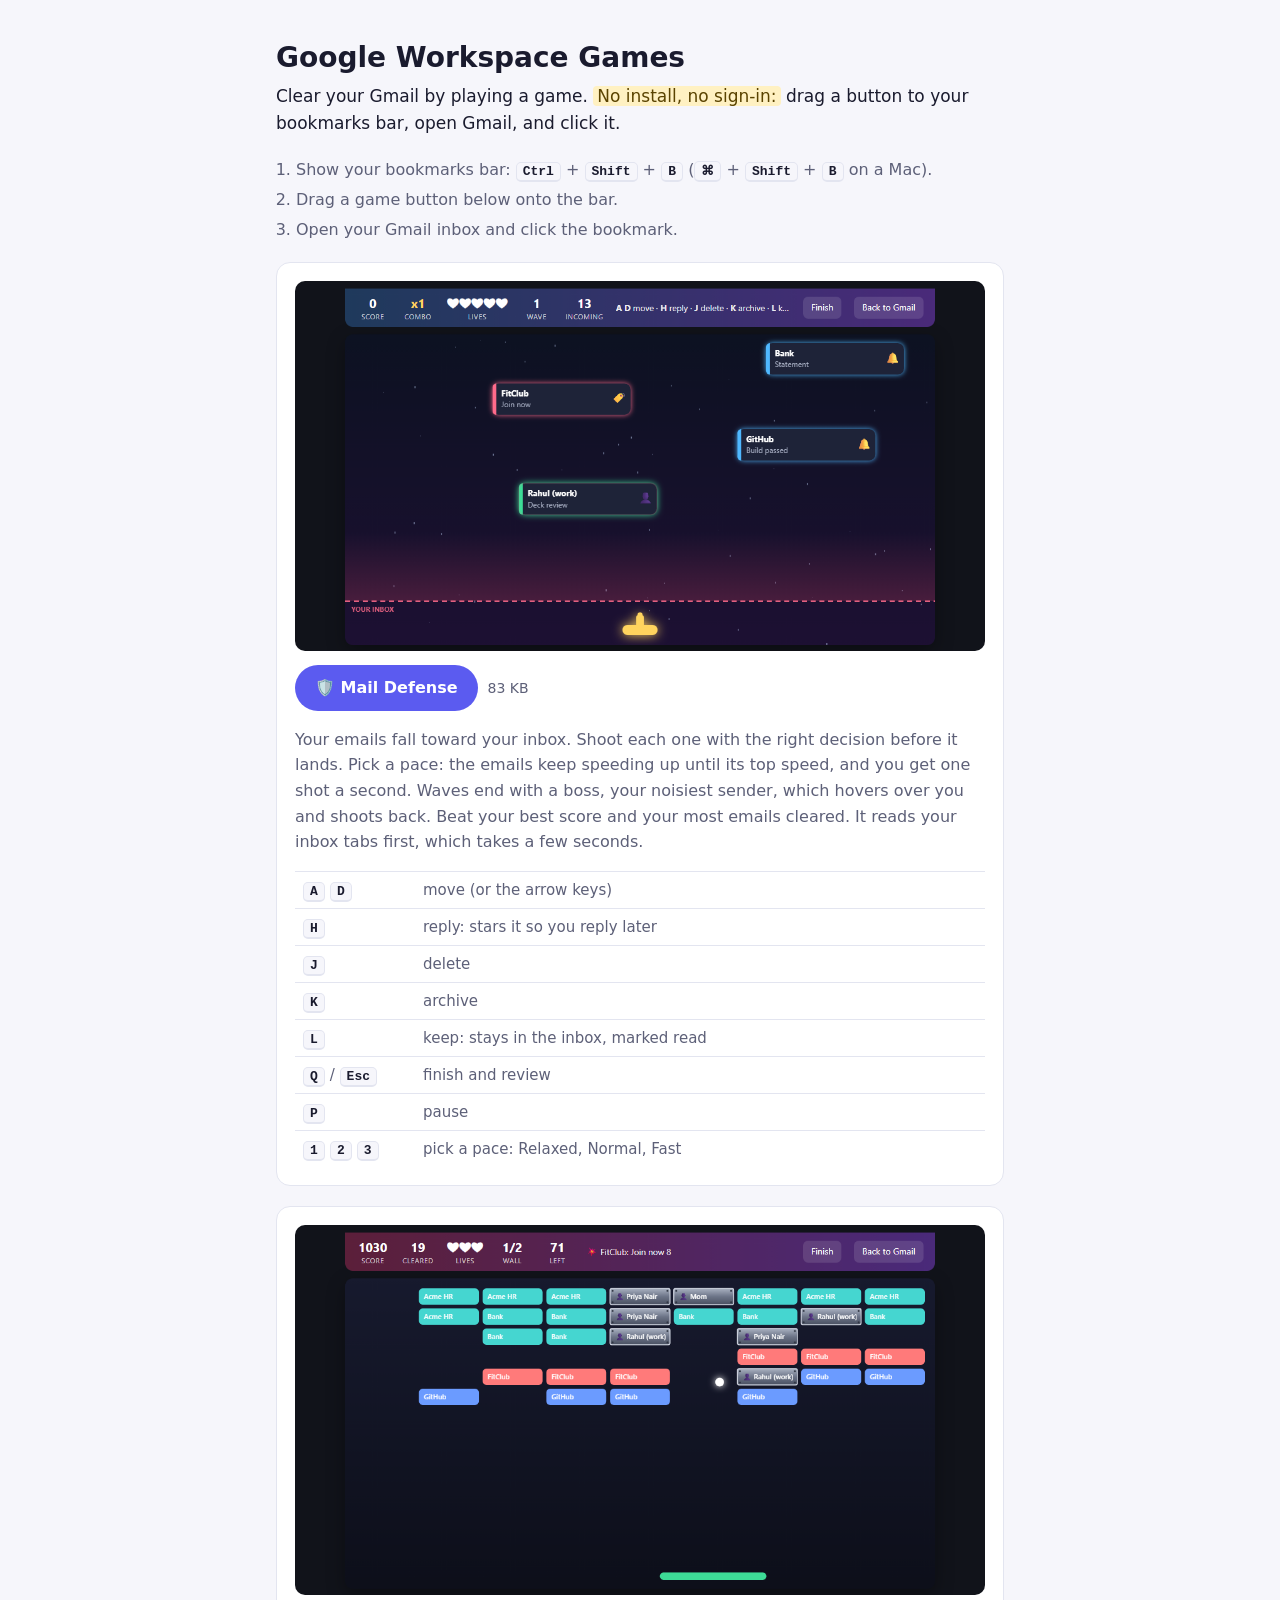
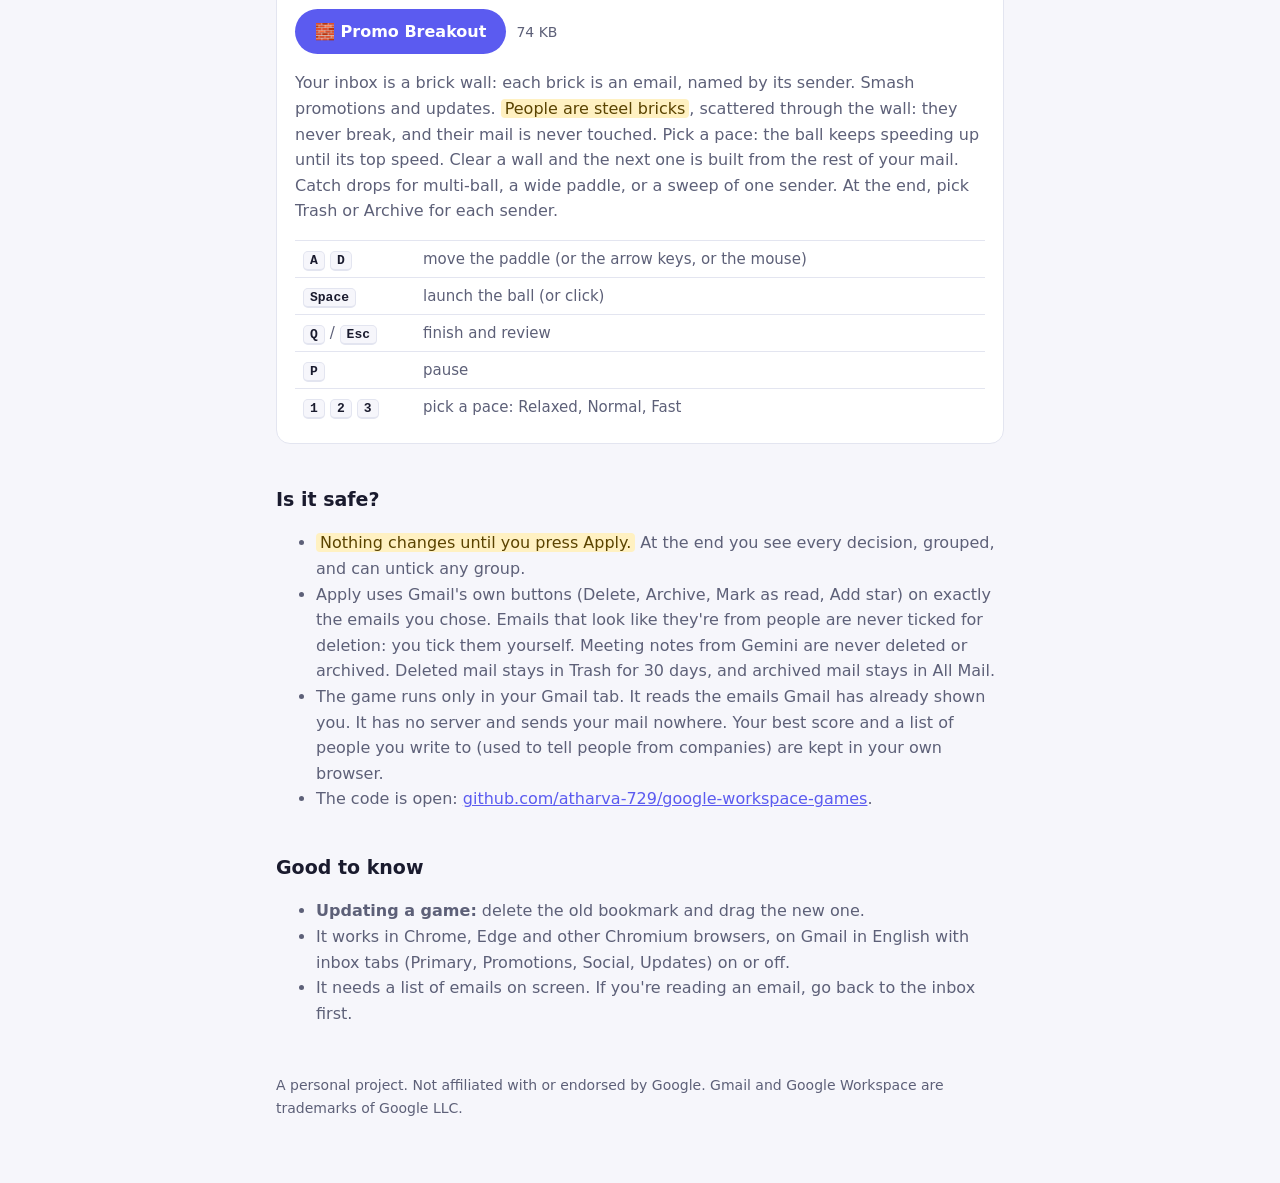
==== commit 5a7a7c75: "Better person detection for work inboxes; wrong guesses cost little - Team and role senders (HR, IT," ====
--- a/docs/index.html
+++ b/docs/index.html
@@ -39,13 +39,13 @@
 
 <section class="game">
   <img src="defense.png" alt="Mail Defense: emails fall toward your inbox while you shoot them from the bottom" width="1100" height="590">
-  <a class="drag" href="javascript:(()%20%3D%3E%20%7B%0Aconst%20IA_CSS%20%3D%20%22%3Ahost%20%7B%5Cn%20%20--bg%3A%20%23f6f7fb%3B%20--panel%3A%20%23ffffff%3B%20--line%3A%20%23e3e6ee%3B%20--text%3A%20%231c2030%3B%20--dim%3A%20%236b7285%3B%5Cn%20%20--accent%3A%20%235b5bf0%3B%20--accent-soft%3A%20%23ececfe%3B%20--sel%3A%20%23fff6d6%3B%20--gold%3A%20%23f2a20c%3B%20--good%3A%20%231f9d63%3B%20--bad%3A%20%23d84a4a%3B%5Cn%7D%5Cn%40media%20(prefers-color-scheme%3A%20dark)%20%7B%5Cn%20%20%3Ahost%20%7B%20--bg%3A%20%2311131a%3B%20--panel%3A%20%23181b24%3B%20--line%3A%20%232a2f3d%3B%20--text%3A%20%23e7e9f0%3B%20--dim%3A%20%238e95a8%3B%5Cn%20%20%20%20--accent%3A%20%238b8bff%3B%20--accent-soft%3A%20%2323264a%3B%20--sel%3A%20%232b2a1c%3B%20%7D%5Cn%7D%5Cn*%20%7B%20box-sizing%3A%20border-box%3B%20%7D%5Cnhtml%2C%20body%20%7B%20margin%3A%200%3B%20background%3A%20var(--bg)%3B%20color%3A%20var(--text)%3B%20font%3A%2014px%2F1.45%20%5C%22Segoe%20UI%5C%22%2C%20system-ui%2C%20sans-serif%3B%20%7D%5Cnbutton%20%7B%20font%3A%20inherit%3B%20color%3A%20inherit%3B%20background%3A%20var(--panel)%3B%20border%3A%201px%20solid%20var(--line)%3B%20border-radius%3A%208px%3B%20padding%3A%206px%2012px%3B%20cursor%3A%20pointer%3B%20%7D%5Cnbutton%3Ahover%20%7B%20border-color%3A%20var(--accent)%3B%20%7D%5Cnbutton.primary%20%7B%20background%3A%20var(--accent)%3B%20border-color%3A%20var(--accent)%3B%20color%3A%20%23fff%3B%20%7D%5Cnbutton.link%20%7B%20border%3A%200%3B%20background%3A%20none%3B%20color%3A%20var(--accent)%3B%20padding%3A%204px%206px%3B%20%7D%5Cn.hidden%20%7B%20display%3A%20none%20!important%3B%20%7D%5Cn%5Cn.landing%20%7B%20max-width%3A%20460px%3B%20margin%3A%2018vh%20auto%200%3B%20text-align%3A%20center%3B%20padding%3A%200%2016px%3B%20%7D%5Cn.landing%20h1%20%7B%20font-size%3A%202rem%3B%20margin%3A%200%200%208px%3B%20%7D%5Cn.landing%20p%20%7B%20color%3A%20var(--dim)%3B%20%7D%5Cn.landing-btns%20%7B%20display%3A%20flex%3B%20gap%3A%2012px%3B%20justify-content%3A%20center%3B%20margin%3A%2024px%200%2012px%3B%20%7D%5Cn.landing-btns%20button%20%7B%20padding%3A%2010px%2020px%3B%20%7D%5Cn.msg%20%7B%20font-size%3A%20.9rem%3B%20color%3A%20var(--bad)%20!important%3B%20white-space%3A%20pre-line%3B%20%7D%5Cn%5Cn.top%20%7B%20position%3A%20sticky%3B%20top%3A%200%3B%20z-index%3A%205%3B%20display%3A%20flex%3B%20align-items%3A%20center%3B%20gap%3A%2014px%3B%20padding%3A%2010px%2020px%3B%20background%3A%20var(--panel)%3B%20border-bottom%3A%201px%20solid%20var(--line)%3B%20%7D%5Cn.brand%20%7B%20font-weight%3A%20700%3B%20letter-spacing%3A%20.2px%3B%20%7D%5Cn.views%20%7B%20display%3A%20flex%3B%20gap%3A%204px%3B%20%7D%5Cn.views%20button%20%7B%20border%3A%200%3B%20background%3A%20none%3B%20color%3A%20var(--dim)%3B%20%7D%5Cn.views%20button.active%20%7B%20background%3A%20var(--accent-soft)%3B%20color%3A%20var(--accent)%3B%20font-weight%3A%20600%3B%20%7D%5Cn%23searchForm%20%7B%20flex%3A%201%3B%20max-width%3A%20520px%3B%20%7D%5Cn%23search%20%7B%20width%3A%20100%25%3B%20padding%3A%208px%2012px%3B%20border-radius%3A%208px%3B%20border%3A%201px%20solid%20var(--line)%3B%20background%3A%20var(--bg)%3B%20color%3A%20var(--text)%3B%20font%3A%20inherit%3B%20%7D%5Cn.game-btn.on%20%7B%20background%3A%20var(--gold)%3B%20border-color%3A%20var(--gold)%3B%20color%3A%20%231b1300%3B%20font-weight%3A%20600%3B%20%7D%5Cn.who%20%7B%20margin-left%3A%20auto%3B%20color%3A%20var(--dim)%3B%20font-size%3A%20.85rem%3B%20white-space%3A%20nowrap%3B%20%7D%5Cn%5Cn.hud%20%7B%20position%3A%20sticky%3B%20top%3A%2053px%3B%20z-index%3A%204%3B%20display%3A%20flex%3B%20align-items%3A%20center%3B%20gap%3A%2022px%3B%20padding%3A%208px%2020px%3B%20background%3A%20linear-gradient(90deg%2C%20%232a1f5c%2C%20%234a2a7a)%3B%20color%3A%20%23fff%3B%20%7D%5Cn.stat%20%7B%20display%3A%20flex%3B%20flex-direction%3A%20column%3B%20align-items%3A%20center%3B%20min-width%3A%2052px%3B%20%7D%5Cn.stat%20b%20%7B%20font-size%3A%201.25rem%3B%20font-variant-numeric%3A%20tabular-nums%3B%20%7D%5Cn.stat%20span%20%7B%20font-size%3A%20.7rem%3B%20text-transform%3A%20uppercase%3B%20letter-spacing%3A%20.6px%3B%20opacity%3A%20.7%3B%20%7D%5Cn.combo%20b%20%7B%20color%3A%20%23ffd45e%3B%20%7D%5Cn.combo%20i%20%7B%20display%3A%20block%3B%20width%3A%2052px%3B%20height%3A%203px%3B%20background%3A%20rgba(255%2C255%2C255%2C.2)%3B%20border-radius%3A%202px%3B%20margin-top%3A%202px%3B%20%7D%5Cn.combo%20em%20%7B%20display%3A%20block%3B%20height%3A%20100%25%3B%20width%3A%200%3B%20background%3A%20%23ffd45e%3B%20border-radius%3A%202px%3B%20%7D%5Cn.combo.pop%20b%20%7B%20animation%3A%20pop%20.25s%3B%20%7D%5Cn%40keyframes%20pop%20%7B%2050%25%20%7B%20transform%3A%20scale(1.4)%3B%20%7D%20%7D%5Cn.progress%20%7B%20position%3A%20relative%3B%20flex%3A%201%3B%20height%3A%2018px%3B%20background%3A%20rgba(255%2C255%2C255%2C.15)%3B%20border-radius%3A%209px%3B%20overflow%3A%20hidden%3B%20%7D%5Cn%23progressFill%20%7B%20height%3A%20100%25%3B%20width%3A%200%3B%20background%3A%20linear-gradient(90deg%2C%20%233ddc97%2C%20%23ffd45e)%3B%20transition%3A%20width%20.3s%3B%20%7D%5Cn%23progressText%20%7B%20position%3A%20absolute%3B%20inset%3A%200%3B%20text-align%3A%20center%3B%20font-size%3A%20.75rem%3B%20line-height%3A%2018px%3B%20%7D%5Cn%5Cnmain%20%7B%20max-width%3A%201100px%3B%20margin%3A%2016px%20auto%3B%20padding%3A%200%2020px%2080px%3B%20%7D%5Cn.status%20%7B%20color%3A%20var(--dim)%3B%20padding%3A%208px%204px%3B%20%7D%5Cn%23list%20%7B%20list-style%3A%20none%3B%20margin%3A%200%3B%20padding%3A%200%3B%20background%3A%20var(--panel)%3B%20border%3A%201px%20solid%20var(--line)%3B%20border-radius%3A%2010px%3B%20overflow%3A%20hidden%3B%20%7D%5Cn%23list%3Aempty%20%7B%20display%3A%20none%3B%20%7D%5Cn.row%20%7B%20display%3A%20grid%3B%20grid-template-columns%3A%2028px%20190px%201fr%20auto%3B%20gap%3A%2010px%3B%20align-items%3A%20center%3B%20padding%3A%209px%2014px%3B%20border-bottom%3A%201px%20solid%20var(--line)%3B%20cursor%3A%20pointer%3B%20position%3A%20relative%3B%20transition%3A%20transform%20.18s%2C%20opacity%20.18s%3B%20%7D%5Cn.row%3Alast-child%20%7B%20border-bottom%3A%200%3B%20%7D%5Cn.row%3Ahover%20%7B%20background%3A%20var(--accent-soft)%3B%20%7D%5Cn.row.sel%20%7B%20background%3A%20var(--sel)%3B%20box-shadow%3A%20inset%203px%200%200%20var(--accent)%3B%20%7D%5Cn.row.unread%20.from%2C%20.row.unread%20.subj%20%7B%20font-weight%3A%20700%3B%20%7D%5Cn.row%3Anot(.unread)%20%7B%20color%3A%20var(--dim)%3B%20%7D%5Cn.row.leaving%20%7B%20transform%3A%20translateX(60px)%3B%20opacity%3A%200%3B%20%7D%5Cn.from%20%7B%20white-space%3A%20nowrap%3B%20overflow%3A%20hidden%3B%20text-overflow%3A%20ellipsis%3B%20%7D%5Cn.from%20small%20%7B%20color%3A%20var(--dim)%3B%20font-weight%3A%20400%3B%20%7D%5Cn.text%20%7B%20white-space%3A%20nowrap%3B%20overflow%3A%20hidden%3B%20text-overflow%3A%20ellipsis%3B%20%7D%5Cn.subj%20%7B%20color%3A%20var(--text)%3B%20%7D%5Cn.snip%20%7B%20color%3A%20var(--dim)%3B%20%7D%5Cn.date%20%7B%20font-size%3A%20.8rem%3B%20color%3A%20var(--dim)%3B%20white-space%3A%20nowrap%3B%20%7D%5Cn.acts%20%7B%20position%3A%20absolute%3B%20right%3A%2012px%3B%20display%3A%20none%3B%20gap%3A%206px%3B%20background%3A%20inherit%3B%20%7D%5Cn.row%3Ahover%20.acts%20%7B%20display%3A%20flex%3B%20%7D%5Cn.row%3Ahover%20.date%20%7B%20visibility%3A%20hidden%3B%20%7D%5Cn.acts%20button%20%7B%20padding%3A%203px%209px%3B%20font-size%3A%20.8rem%3B%20%7D%5Cn.star%20%7B%20border%3A%200%3B%20background%3A%20none%3B%20padding%3A%200%3B%20font-size%3A%201.1rem%3B%20color%3A%20var(--line)%3B%20%7D%5Cn.star.on%20%7B%20color%3A%20var(--gold)%3B%20%7D%5Cn.empty%20%7B%20text-align%3A%20center%3B%20padding%3A%2060px%200%3B%20color%3A%20var(--dim)%3B%20font-size%3A%201.1rem%3B%20%7D%5Cn%5Cn.thread-head%20%7B%20display%3A%20flex%3B%20align-items%3A%20center%3B%20gap%3A%2010px%3B%20margin-bottom%3A%2012px%3B%20flex-wrap%3A%20wrap%3B%20%7D%5Cn.thread-head%20h1%20%7B%20flex-basis%3A%20100%25%3B%20font-size%3A%201.35rem%3B%20margin%3A%206px%200%200%3B%20%7D%5Cn.msg-card%20%7B%20background%3A%20var(--panel)%3B%20border%3A%201px%20solid%20var(--line)%3B%20border-radius%3A%2010px%3B%20margin-bottom%3A%2012px%3B%20overflow%3A%20hidden%3B%20%7D%5Cn.msg-card%20header%20%7B%20display%3A%20flex%3B%20gap%3A%208px%3B%20align-items%3A%20baseline%3B%20padding%3A%2010px%2014px%3B%20border-bottom%3A%201px%20solid%20var(--line)%3B%20%7D%5Cn.msg-card%20header%20span%20%7B%20color%3A%20var(--dim)%3B%20font-size%3A%20.85rem%3B%20%7D%5Cn.msg-card%20header%20time%20%7B%20margin-left%3A%20auto%3B%20color%3A%20var(--dim)%3B%20font-size%3A%20.8rem%3B%20%7D%5Cn.msg-card%20iframe%20%7B%20display%3A%20block%3B%20width%3A%20100%25%3B%20border%3A%200%3B%20background%3A%20%23fff%3B%20min-height%3A%2060px%3B%20%7D%5Cn%5Cn.toast%20%7B%20position%3A%20fixed%3B%20left%3A%2050%25%3B%20bottom%3A%2024px%3B%20transform%3A%20translateX(-50%25)%3B%20background%3A%20%2323263a%3B%20color%3A%20%23fff%3B%20padding%3A%2010px%2016px%3B%20border-radius%3A%208px%3B%20display%3A%20flex%3B%20gap%3A%2012px%3B%20align-items%3A%20center%3B%20z-index%3A%2020%3B%20box-shadow%3A%200%206px%2024px%20rgba(0%2C0%2C0%2C.25)%3B%20%7D%5Cn.toast%20button%20%7B%20background%3A%20none%3B%20border%3A%200%3B%20color%3A%20%23ffd45e%3B%20font-weight%3A%20600%3B%20padding%3A%200%3B%20%7D%5Cn.float%20%7B%20position%3A%20fixed%3B%20z-index%3A%2030%3B%20pointer-events%3A%20none%3B%20font-weight%3A%20800%3B%20color%3A%20var(--gold)%3B%20text-shadow%3A%200%201px%200%20rgba(0%2C0%2C0%2C.25)%3B%20animation%3A%20floatUp%20.9s%20ease-out%20forwards%3B%20%7D%5Cn%40keyframes%20floatUp%20%7B%20to%20%7B%20transform%3A%20translateY(-46px)%3B%20opacity%3A%200%3B%20%7D%20%7D%5Cn%5Cn.overlay%20%7B%20position%3A%20fixed%3B%20inset%3A%200%3B%20z-index%3A%2040%3B%20background%3A%20rgba(10%2C12%2C20%2C.55)%3B%20display%3A%20grid%3B%20place-items%3A%20center%3B%20%7D%5Cn.panel%20%7B%20background%3A%20var(--panel)%3B%20border-radius%3A%2014px%3B%20padding%3A%2022px%2026px%3B%20width%3A%20min(420px%2C%2092vw)%3B%20%7D%5Cn.panel%20h2%20%7B%20margin%3A%200%200%2010px%3B%20font-size%3A%201.1rem%3B%20%7D%5Cn.panel%20dl%20%7B%20display%3A%20grid%3B%20grid-template-columns%3A%2090px%201fr%3B%20gap%3A%204px%2012px%3B%20margin%3A%200%200%2016px%3B%20%7D%5Cn.panel%20dt%20%7B%20font-family%3A%20ui-monospace%2C%20Consolas%2C%20monospace%3B%20color%3A%20var(--accent)%3B%20%7D%5Cn.panel%20dd%20%7B%20margin%3A%200%3B%20%7D%5Cn.panel%20p%20%7B%20color%3A%20var(--dim)%3B%20%7D%5Cn.win%20%7B%20text-align%3A%20center%3B%20%7D%5Cn.win%20h1%20%7B%20font-size%3A%202.2rem%3B%20margin%3A%200%200%204px%3B%20%7D%5Cn.win%20.big%20%7B%20font-size%3A%203rem%3B%20font-weight%3A%20800%3B%20color%3A%20var(--gold)%3B%20%7D%5Cn.win%20.stats%20%7B%20display%3A%20flex%3B%20justify-content%3A%20center%3B%20gap%3A%2024px%3B%20margin%3A%2012px%200%2018px%3B%20color%3A%20var(--dim)%3B%20%7D%5Cn.win%20.stats%20b%20%7B%20display%3A%20block%3B%20color%3A%20var(--text)%3B%20font-size%3A%201.2rem%3B%20%7D%5Cn.confetti%20%7B%20position%3A%20fixed%3B%20top%3A%20-12px%3B%20width%3A%208px%3B%20height%3A%2014px%3B%20z-index%3A%2050%3B%20pointer-events%3A%20none%3B%20animation%3A%20fall%20linear%20forwards%3B%20%7D%5Cn%40keyframes%20fall%20%7B%20to%20%7B%20transform%3A%20translateY(105vh)%20rotate(720deg)%3B%20%7D%20%7D%5Cn%5Cn%2F*%20----------%20reply%20composer%20----------%20*%2F%5Cn%23replyBox%3Anot(%3Aempty)%20%7B%20margin-top%3A%204px%3B%20%7D%5Cn.composer%20%7B%20background%3A%20var(--panel)%3B%20border%3A%201px%20solid%20var(--accent)%3B%20border-radius%3A%2010px%3B%20padding%3A%2012px%2014px%3B%20%7D%5Cn.c-to%20%7B%20color%3A%20var(--dim)%3B%20font-size%3A%20.85rem%3B%20margin-bottom%3A%208px%3B%20%7D%5Cn.c-to%20b%20%7B%20color%3A%20var(--text)%3B%20%7D%5Cn.chips%20%7B%20display%3A%20flex%3B%20flex-wrap%3A%20wrap%3B%20gap%3A%206px%3B%20margin-bottom%3A%208px%3B%20%7D%5Cn.chips%20button%20%7B%20font-size%3A%20.82rem%3B%20padding%3A%204px%2010px%3B%20border-radius%3A%2016px%3B%20background%3A%20var(--accent-soft)%3B%20border-color%3A%20transparent%3B%20%7D%5Cn.chips%20kbd%2C%20.c-actions%20kbd%2C%20.t-actions%20kbd%2C%20.t-sweep%20kbd%20%7B%20font%3A%20600%20.7rem%20ui-monospace%2C%20Consolas%2C%20monospace%3B%20background%3A%20rgba(127%2C127%2C127%2C.18)%3B%20border-radius%3A%204px%3B%20padding%3A%201px%205px%3B%20margin-right%3A%204px%3B%20%7D%5Cn.composer%20textarea%20%7B%20width%3A%20100%25%3B%20resize%3A%20vertical%3B%20font%3A%2015px%2F1.5%20inherit%3B%20font-family%3A%20inherit%3B%20padding%3A%2010px%3B%20border-radius%3A%208px%3B%20border%3A%201px%20solid%20var(--line)%3B%20background%3A%20var(--bg)%3B%20color%3A%20var(--text)%3B%20%7D%5Cn.c-actions%20%7B%20display%3A%20flex%3B%20gap%3A%208px%3B%20align-items%3A%20center%3B%20margin-top%3A%208px%3B%20%7D%5Cn.c-note%20%7B%20margin-left%3A%20auto%3B%20color%3A%20var(--dim)%3B%20font-size%3A%20.8rem%3B%20%7D%5Cn%5Cn%2F*%20----------%20triage%20run%20----------%20*%2F%5Cn%23triage%20%7B%20max-width%3A%20860px%3B%20margin%3A%200%20auto%3B%20padding%3A%200%2020px%2060px%3B%20%7D%5Cn.t-loading%20%7B%20text-align%3A%20center%3B%20padding%3A%2080px%200%3B%20%7D%5Cn.t-hud%20%7B%20position%3A%20sticky%3B%20top%3A%2053px%3B%20z-index%3A%204%3B%20display%3A%20flex%3B%20align-items%3A%20center%3B%20gap%3A%2020px%3B%20padding%3A%2010px%2018px%3B%20margin%3A%200%20-20px%2018px%3B%20background%3A%20linear-gradient(90deg%2C%20%232a1f5c%2C%20%234a2a7a)%3B%20color%3A%20%23fff%3B%20border-radius%3A%200%200%2012px%2012px%3B%20%7D%5Cn.t-hud%20.progress%20%3E%20div%20%7B%20height%3A%20100%25%3B%20background%3A%20linear-gradient(90deg%2C%20%233ddc97%2C%20%23ffd45e)%3B%20transition%3A%20width%20.3s%3B%20%7D%5Cn.t-hud%20.progress%20span%20%7B%20position%3A%20absolute%3B%20inset%3A%200%3B%20text-align%3A%20center%3B%20font-size%3A%20.75rem%3B%20line-height%3A%2018px%3B%20%7D%5Cn.t-quit%20%7B%20background%3A%20rgba(255%2C255%2C255%2C.12)%3B%20border-color%3A%20transparent%3B%20color%3A%20%23fff%3B%20%7D%5Cn.t-card%20%7B%20background%3A%20var(--panel)%3B%20border%3A%201px%20solid%20var(--line)%3B%20border-radius%3A%2014px%3B%20padding%3A%2016px%2020px%2018px%3B%20box-shadow%3A%200%2010px%2030px%20rgba(0%2C0%2C0%2C.12)%3B%20border-top%3A%205px%20solid%20var(--dim)%3B%20transition%3A%20transform%20.22s%20ease-in%2C%20opacity%20.22s%20ease-in%3B%20%7D%5Cn.t-card.kind-person%20%7B%20border-top-color%3A%20%233ddc97%3B%20%7D%5Cn.t-card.kind-promo%20%7B%20border-top-color%3A%20%23ff6b8b%3B%20%7D%5Cn.t-card.kind-update%20%7B%20border-top-color%3A%20%235bc0ff%3B%20%7D%5Cn.t-card-top%20%7B%20display%3A%20flex%3B%20align-items%3A%20center%3B%20gap%3A%2010px%3B%20font-size%3A%20.82rem%3B%20color%3A%20var(--dim)%3B%20%7D%5Cn.t-card-top%20.date%20%7B%20margin-left%3A%20auto%3B%20%7D%5Cn.chip%20%7B%20font-weight%3A%20700%3B%20padding%3A%202px%2010px%3B%20border-radius%3A%2012px%3B%20background%3A%20var(--accent-soft)%3B%20color%3A%20var(--text)%3B%20%7D%5Cn.t-from%20%7B%20margin-top%3A%2010px%3B%20%7D%5Cn.t-from%20span%2C%20.t-from%20small%20%7B%20color%3A%20var(--dim)%3B%20font-size%3A%20.85rem%3B%20%7D%5Cn.t-card%20h2%20%7B%20margin%3A%204px%200%2012px%3B%20font-size%3A%201.3rem%3B%20%7D%5Cn.t-body%20iframe%20%7B%20display%3A%20block%3B%20width%3A%20100%25%3B%20height%3A%2038vh%3B%20border%3A%200%3B%20border-radius%3A%208px%3B%20background%3A%20%23fff%3B%20%7D%5Cn%23tCompose%3Anot(%3Aempty)%20%7B%20margin-top%3A%2012px%3B%20%7D%5Cn.t-actions%20%7B%20display%3A%20grid%3B%20grid-template-columns%3A%20repeat(6%2C%201fr)%3B%20gap%3A%208px%3B%20margin-top%3A%2014px%3B%20transition%3A%20opacity%20.15s%3B%20%7D%5Cn.t-actions.dim%20%7B%20opacity%3A%20.3%3B%20pointer-events%3A%20none%3B%20%7D%5Cn.t-actions%20button%20%7B%20display%3A%20flex%3B%20flex-direction%3A%20column%3B%20align-items%3A%20center%3B%20gap%3A%203px%3B%20padding%3A%2010px%204px%3B%20border-radius%3A%2010px%3B%20%7D%5Cn.t-actions%20button%3Adisabled%20%7B%20opacity%3A%20.35%3B%20cursor%3A%20not-allowed%3B%20%7D%5Cn.t-actions%20em%20%7B%20font-style%3A%20normal%3B%20font-weight%3A%20800%3B%20font-size%3A%20.8rem%3B%20%7D%5Cn.t-actions%20em.hi%20%7B%20color%3A%20var(--good)%3B%20%7D%20.t-actions%20em.mid%20%7B%20color%3A%20var(--gold)%3B%20%7D%20.t-actions%20em.lo%20%7B%20color%3A%20var(--dim)%3B%20%7D%5Cn.t-sweep%20%7B%20margin-top%3A%2012px%3B%20padding%3A%2010px%2014px%3B%20border-radius%3A%2010px%3B%20background%3A%20var(--accent-soft)%3B%20font-size%3A%20.9rem%3B%20%7D%5Cn.t-sweep%20button%20%7B%20padding%3A%203px%2010px%3B%20font-size%3A%20.82rem%3B%20margin-left%3A%204px%3B%20%7D%5Cn.fly-read%20%7B%20transform%3A%20translateY(-40px)%20scale(.96)%3B%20opacity%3A%200%3B%20%7D%5Cn.fly-archive%20%7B%20transform%3A%20translateX(120px)%20rotate(4deg)%3B%20opacity%3A%200%3B%20%7D%5Cn.fly-delete%20%7B%20transform%3A%20translateY(80px)%20rotate(-3deg)%3B%20opacity%3A%200%3B%20%7D%5Cn.fly-reply%20%7B%20transform%3A%20translateX(-120px)%20rotate(-4deg)%3B%20opacity%3A%200%3B%20%7D%5Cn.fly-later%20%7B%20transform%3A%20scale(.85)%3B%20opacity%3A%200%3B%20%7D%5Cn.t-end%20%7B%20text-align%3A%20center%3B%20padding%3A%2040px%200%3B%20%7D%5Cn.t-end%20h1%20%7B%20margin%3A%200%200%206px%3B%20font-size%3A%202rem%3B%20%7D%5Cn.t-end%20.big%20%7B%20font-size%3A%203.4rem%3B%20font-weight%3A%20800%3B%20color%3A%20var(--gold)%3B%20%7D%5Cn.t-end%20.dim%2C%20.dim%20%7B%20color%3A%20var(--dim)%3B%20%7D%5Cn.t-stats%20%7B%20display%3A%20flex%3B%20justify-content%3A%20center%3B%20gap%3A%2028px%3B%20margin%3A%2018px%200%2010px%3B%20color%3A%20var(--dim)%3B%20%7D%5Cn.t-stats%20b%20%7B%20display%3A%20block%3B%20color%3A%20var(--text)%3B%20font-size%3A%201.3rem%3B%20%7D%5Cn.t-break%20%7B%20color%3A%20var(--dim)%3B%20margin-bottom%3A%2014px%3B%20%7D%5Cn.t-unsub%20%7B%20display%3A%20inline-block%3B%20text-align%3A%20left%3B%20background%3A%20var(--panel)%3B%20border%3A%201px%20solid%20var(--line)%3B%20border-radius%3A%2010px%3B%20padding%3A%2012px%2018px%3B%20margin%3A%208px%200%2016px%3B%20%7D%5Cn.t-unsub%20ul%20%7B%20margin%3A%206px%200%200%3B%20padding-left%3A%2018px%3B%20%7D%5Cn.t-unsub%20a%20%7B%20color%3A%20var(--accent)%3B%20margin-left%3A%206px%3B%20%7D%5Cn.t-end-btns%20%7B%20display%3A%20flex%3B%20gap%3A%2010px%3B%20justify-content%3A%20center%3B%20%7D%5Cn%5Cn%2F*%20----------%20controls%20bar%20----------%20*%2F%5Cn.keybar%20%7B%20position%3A%20fixed%3B%20left%3A%200%3B%20right%3A%200%3B%20bottom%3A%200%3B%20z-index%3A%2015%3B%20display%3A%20flex%3B%20flex-wrap%3A%20wrap%3B%20justify-content%3A%20center%3B%20gap%3A%206px%2018px%3B%20padding%3A%208px%2016px%3B%20background%3A%20var(--panel)%3B%20border-top%3A%201px%20solid%20var(--line)%3B%20color%3A%20var(--dim)%3B%20font-size%3A%20.82rem%3B%20%7D%5Cn.keybar%20kbd%20%7B%20font%3A%20600%20.75rem%20ui-monospace%2C%20Consolas%2C%20monospace%3B%20color%3A%20var(--text)%3B%20background%3A%20var(--accent-soft)%3B%20border%3A%201px%20solid%20var(--line)%3B%20border-radius%3A%204px%3B%20padding%3A%201px%206px%3B%20margin-right%3A%202px%3B%20%7D%5Cn.toast%20%7B%20bottom%3A%2064px%3B%20%7D%5Cn%23triage%20%7B%20padding-bottom%3A%2090px%3B%20%7D%5Cn%5Cn%2F*%20----------%20promo%20breakout%20----------%20*%2F%5Cn%23breakout%20%7B%20display%3A%20flex%3B%20flex-direction%3A%20column%3B%20align-items%3A%20center%3B%20padding%3A%200%2020px%2090px%3B%20%7D%5Cn.bk-hud%20%7B%20position%3A%20sticky%3B%20top%3A%2053px%3B%20z-index%3A%204%3B%20display%3A%20flex%3B%20align-items%3A%20center%3B%20gap%3A%2020px%3B%20padding%3A%208px%2018px%3B%20margin-bottom%3A%2012px%3B%20width%3A%20min(940px%2C%20100%25)%3B%20background%3A%20linear-gradient(90deg%2C%20%235c1f3a%2C%20%234a2a7a)%3B%20color%3A%20%23fff%3B%20border-radius%3A%200%200%2012px%2012px%3B%20%7D%5Cn.bk-hud%20.t-quit%20%7B%20white-space%3A%20nowrap%3B%20%7D%5Cn.bk-ticker%20%7B%20flex%3A%201%3B%20font-size%3A%20.85rem%3B%20opacity%3A%20.9%3B%20white-space%3A%20nowrap%3B%20overflow%3A%20hidden%3B%20text-overflow%3A%20ellipsis%3B%20%7D%5Cn%23bkCanvas%20%7B%20border-radius%3A%2012px%3B%20box-shadow%3A%200%2010px%2030px%20rgba(0%2C0%2C0%2C.3)%3B%20cursor%3A%20none%3B%20%7D%5Cn.bk-review%20%7B%20max-width%3A%20760px%3B%20%7D%5Cn.bk-table%20%7B%20width%3A%20100%25%3B%20border-collapse%3A%20collapse%3B%20margin%3A%2014px%200%3B%20text-align%3A%20left%3B%20background%3A%20var(--panel)%3B%20border%3A%201px%20solid%20var(--line)%3B%20border-radius%3A%2010px%3B%20overflow%3A%20hidden%3B%20%7D%5Cn.bk-table%20th%2C%20.bk-table%20td%20%7B%20padding%3A%208px%2012px%3B%20border-bottom%3A%201px%20solid%20var(--line)%3B%20font-size%3A%20.9rem%3B%20%7D%5Cn.bk-table%20th%20%7B%20color%3A%20var(--dim)%3B%20font-weight%3A%20600%3B%20font-size%3A%20.8rem%3B%20%7D%5Cn.bk-table%20a%20%7B%20color%3A%20var(--accent)%3B%20%7D%5Cn.bk-table%20select%20%7B%20background%3A%20var(--panel)%3B%20color%3A%20var(--text)%3B%20border%3A%201px%20solid%20var(--line)%3B%20border-radius%3A%206px%3B%20padding%3A%203px%206px%3B%20font%3A%20inherit%3B%20%7D%5Cn.bk-table%20details%20summary%20%7B%20cursor%3A%20pointer%3B%20%7D%5Cn.bk-table%20details%20ul%20%7B%20margin%3A%206px%200%200%3B%20padding-left%3A%2016px%3B%20max-width%3A%20320px%3B%20font-size%3A%20.82rem%3B%20%7D%5Cn%5Cn%2F*%20----------%20mail%20defense%20----------%20*%2F%5Cn%23defense%20%7B%20display%3A%20flex%3B%20flex-direction%3A%20column%3B%20align-items%3A%20center%3B%20padding%3A%200%2020px%2090px%3B%20%7D%5Cn.df-hud%20%7B%20background%3A%20linear-gradient(90deg%2C%20%231f3a5c%2C%20%234a2a7a)%3B%20%7D%5Cn%23dfCanvas%20%7B%20border-radius%3A%2012px%3B%20box-shadow%3A%200%2010px%2030px%20rgba(0%2C0%2C0%2C.3)%3B%20%7D%5Cn.df-groups%20%7B%20text-align%3A%20left%3B%20margin%3A%2014px%200%3B%20%7D%5Cn.df-group%20%7B%20background%3A%20var(--panel)%3B%20border%3A%201px%20solid%20var(--line)%3B%20border-radius%3A%2010px%3B%20margin-bottom%3A%208px%3B%20padding%3A%2010px%2014px%3B%20%7D%5Cn.df-group%20summary%20%7B%20cursor%3A%20pointer%3B%20%7D%5Cn.df-group%20ul%20%7B%20margin%3A%208px%200%202px%3B%20padding-left%3A%2022px%3B%20max-height%3A%20220px%3B%20overflow%3A%20auto%3B%20font-size%3A%20.88rem%3B%20%7D%5Cn.df-group%20li%20%7B%20margin%3A%202px%200%3B%20%7D%5Cn.df-levels%20%7B%20display%3A%20flex%3B%20gap%3A%2012px%3B%20justify-content%3A%20center%3B%20flex-wrap%3A%20wrap%3B%20margin%3A%2018px%200%3B%20%7D%5Cn.df-level%20%7B%20width%3A%20200px%3B%20padding%3A%2014px%2016px%3B%20text-align%3A%20left%3B%20display%3A%20flex%3B%20flex-direction%3A%20column%3B%20gap%3A%203px%3B%20%7D%5Cn.df-level%20b%20%7B%20font-size%3A%201.05rem%3B%20%7D%5Cn.df-level%20small%20%7B%20color%3A%20var(--dim)%3B%20%7D%5Cn.df-level.last%20%7B%20border-color%3A%20var(--accent)%3B%20box-shadow%3A%200%200%200%201px%20var(--accent)%3B%20%7D%5Cn.df-cleared%20%7B%20margin-top%3A%206px%3B%20color%3A%20var(--dim)%3B%20%7D%5Cn.df-cleared%20b%20%7B%20color%3A%20var(--text)%3B%20font-size%3A%201.2rem%3B%20%7D%5Cn%5Cn.ia-root%20%7B%20position%3A%20absolute%3B%20inset%3A%200%3B%20overflow%3A%20auto%3B%20background%3A%20var(--bg)%3B%20color%3A%20var(--text)%3B%20font%3A%2014px%2F1.45%20%5C%22Segoe%20UI%5C%22%2C%20system-ui%2C%20sans-serif%3B%20padding-top%3A%2012px%3B%20%7D%5Cn.ia-check%20%7B%20--ia-ok%3A%201%3B%20position%3A%20absolute%3B%20%7D%5Cn.bk-hud%20%7B%20top%3A%200%3B%20%7D%22%3B%0Aif%20(document.getElementById('inbox-arcade'))%20return%3B%0Aif%20(location.hostname%20!%3D%3D%20'mail.google.com'%20%26%26%20!window.__iaAnyHost)%20%7B%20alert('Open%20Gmail%20(mail.google.com)%20first%2C%20then%20click%20this%20bookmark.')%3B%20return%3B%20%7D%0Alet%20policy%20%3D%20null%3B%0Aif%20(window.trustedTypes)%20%7B%0Atry%20%7B%20policy%20%3D%20trustedTypes.createPolicy('inbox-arcade'%2C%20%7B%20createHTML%3A%20(s)%20%3D%3E%20s%20%7D)%3B%20%7D%0Acatch%20%7B%20policy%20%3D%20trustedTypes.createPolicy('inbox-arcade-'%20%2B%20Date.now()%2C%20%7B%20createHTML%3A%20(s)%20%3D%3E%20s%20%7D)%3B%20%7D%0A%7D%0Afunction%20setHTML(el%2C%20html)%20%7B%20el.innerHTML%20%3D%20policy%20%3F%20policy.createHTML(html)%20%3A%20html%3B%20%7D%0Aconst%20esc%20%3D%20(s)%20%3D%3E%20String(s%20%3D%3D%20null%20%3F%20''%20%3A%20s).replace(%2F%5B%26%3C%3E%22'%5D%2Fg%2C%20(c)%20%3D%3E%20(%7B%20'%26'%3A%20'%26amp%3B'%2C%20'%3C'%3A%20'%26lt%3B'%2C%20'%3E'%3A%20'%26gt%3B'%2C%20'%22'%3A%20'%26quot%3B'%2C%20%22'%22%3A%20'%26%2339%3B'%20%7D)%5Bc%5D)%3B%0Aconst%20store%20%3D%20%7B%0Aget(k)%20%7B%20try%20%7B%20return%20JSON.parse(localStorage.getItem('inboxArcade.'%20%2B%20k))%3B%20%7D%20catch%20%7B%20return%20null%3B%20%7D%20%7D%2C%0Aset(k%2C%20v)%20%7B%20try%20%7B%20localStorage.setItem('inboxArcade.'%20%2B%20k%2C%20JSON.stringify(v))%3B%20%7D%20catch%20%7B%7D%20%7D%2C%0A%7D%3B%0Aconst%20sleep%20%3D%20(ms)%20%3D%3E%20new%20Promise((r)%20%3D%3E%20setTimeout(r%2C%20ms))%3B%0Aconst%20host%20%3D%20document.createElement('div')%3B%0Ahost.id%20%3D%20'inbox-arcade'%3B%0Ahost.style.cssText%20%3D%20'position%3Afixed%3Binset%3A0%3Bz-index%3A2147483646%3Bbackground%3A%2311131a'%3B%0Aconst%20root%20%3D%20host.attachShadow(%7B%20mode%3A%20'open'%20%7D)%3B%0Aconst%20wrap%20%3D%20document.createElement('div')%3B%0Awrap.className%20%3D%20'ia-root'%3B%0AsetHTML(wrap%2C%20'%3Ci%20class%3D%22ia-check%22%3E%3C%2Fi%3E%3Cdiv%20id%3D%22main%22%20class%3D%22hidden%22%3E%3C%2Fdiv%3E%3Csection%20id%3D%22defense%22%3E%3C%2Fsection%3E%3Csection%20id%3D%22breakout%22%3E%3C%2Fsection%3E')%3B%0Aroot.appendChild(wrap)%3B%0Adocument.body.appendChild(host)%3B%0Aconst%20%24%20%3D%20(s)%20%3D%3E%20root.querySelector(s)%3B%0A(()%20%3D%3E%20%7B%0Aconst%20ok%20%3D%20()%20%3D%3E%20getComputedStyle(%24('.ia-check')).getPropertyValue('--ia-ok').trim()%20%3D%3D%3D%20'1'%3B%0Atry%20%7B%20const%20sheet%20%3D%20new%20CSSStyleSheet()%3B%20sheet.replaceSync(IA_CSS)%3B%20root.adoptedStyleSheets%20%3D%20%5Bsheet%5D%3B%20%7D%20catch%20%7B%7D%0Aif%20(!ok())%20%7B%0Aconst%20st%20%3D%20document.createElement('style')%3B%0Aconst%20n%20%3D%20document.querySelector('style%5Bnonce%5D%2C%20script%5Bnonce%5D')%3B%0Aif%20(n%20%26%26%20n.nonce)%20st.nonce%20%3D%20n.nonce%3B%0Ast.textContent%20%3D%20IA_CSS%3B%0Aroot.appendChild(st)%3B%0A%7D%0Aconsole.info('%5BInbox%20Arcade%5D%20styles%3A'%2C%20ok()%20%3F%20'ok'%20%3A%20'blocked')%3B%0A%7D)()%3B%0Afunction%20closeArcade()%20%7B%0AGAME.stop()%3B%0A%5B'keydown'%2C%20'keyup'%2C%20'keypress'%5D.forEach((t)%20%3D%3E%20window.removeEventListener(t%2C%20onKey%2C%20true))%3B%0Ahost.remove()%3B%0A%7D%0Afunction%20onKey(e)%20%7B%0Aif%20(e.ctrlKey%20%7C%7C%20e.metaKey%20%7C%7C%20e.altKey)%20return%3B%0Ae.stopImmediatePropagation()%3B%0Aif%20(e.type%20%3D%3D%3D%20'keypress')%20return%3B%0Aconst%20down%20%3D%20e.type%20%3D%3D%3D%20'keydown'%3B%0Aif%20(GAME.key(e%2C%20down))%20e.preventDefault()%3B%0Aelse%20if%20(down%20%26%26%20(e.key%20%3D%3D%3D%20'Escape'%20%7C%7C%20e.key.toLowerCase()%20%3D%3D%3D%20'q')%20%26%26%20!applying)%20closeArcade()%3B%0A%7D%0A%5B'keydown'%2C%20'keyup'%2C%20'keypress'%5D.forEach((t)%20%3D%3E%20window.addEventListener(t%2C%20onKey%2C%20true))%3B%0Aconst%20T%20%3D%20%7B%20active%3A%20false%20%7D%3B%0Afunction%20closeThread()%20%7B%7D%0Afunction%20loadList()%20%7B%20closeArcade()%3B%20%7D%20%2F%2F%20%22back%20to%20mail%22%20%3D%20close%20the%20overlay%0Afunction%20confetti()%20%7B%7D%0Aconst%20visibleRows%20%3D%20()%20%3D%3E%20%5B...document.querySelectorAll('tr.zA')%5D.filter((r)%20%3D%3E%20r.getClientRects().length)%3B%0Aconst%20threadId%20%3D%20(row)%20%3D%3E%20%7B%20const%20x%20%3D%20row.querySelector('%5Bdata-legacy-thread-id%5D')%3B%20return%20x%20%3F%20x.getAttribute('data-legacy-thread-id')%20%3A%20''%3B%20%7D%3B%0Aconst%20shown%20%3D%20(el)%20%3D%3E%20el%20%26%26%20el.getClientRects().length%20%3E%200%3B%0Afunction%20press(el)%20%7B%0Aconst%20b%20%3D%20el.getBoundingClientRect()%3B%0Aconst%20o%20%3D%20%7B%20bubbles%3A%20true%2C%20cancelable%3A%20true%2C%20view%3A%20window%2C%20button%3A%200%2C%20clientX%3A%20b.left%20%2B%20b.width%20%2F%202%2C%20clientY%3A%20b.top%20%2B%20b.height%20%2F%202%20%7D%3B%0Afor%20(const%20t%20of%20%5B'mouseover'%2C%20'mousedown'%2C%20'mouseup'%2C%20'click'%5D)%20el.dispatchEvent(new%20MouseEvent(t%2C%20o))%3B%0A%7D%0Aasync%20function%20go(hash)%20%7B%0Aif%20(location.hash%20%3D%3D%3D%20hash%20%26%26%20visibleRows().length)%20return%20true%3B%0Aconst%20before%20%3D%20new%20Set(visibleRows())%3B%0Alocation.hash%20%3D%20hash%3B%0Afor%20(let%20i%20%3D%200%3B%20i%20%3C%2030%3B%20i%2B%2B)%20%7B%0Aawait%20sleep(100)%3B%0Aconst%20now%20%3D%20visibleRows()%3B%0Aif%20(now.length%20%26%26%20now.some((r)%20%3D%3E%20!before.has(r)))%20%7B%20await%20sleep(150)%3B%20return%20true%3B%20%7D%0A%7D%0Areturn%20false%3B%0A%7D%0Aconst%20ME%20%3D%20((document.title.match(%2F%5B%5Cw.%2B-%5D%2B%40%5B%5Cw-%5D%2B(%5C.%5B%5Cw-%5D%2B)%2B%2F)%20%7C%7C%20%5B''%5D)%5B0%5D).toLowerCase()%3B%0Aconst%20MY_DOMAIN%20%3D%20ME.split('%40')%5B1%5D%20%7C%7C%20''%3B%0Aconst%20PERSONAL%20%3D%20%2F%5E(gmail%7Cgooglemail%7Coutlook%7Chotmail%7Clive%7Cmsn%7Cyahoo%7Cymail%7Cicloud%7Cme%7Cmac%7Caol%7Cproton%7Cprotonmail%7Cpm%7Crediffmail%7Czoho%7Cyandex%7Cgmx%7Cmail%7Cfastmail%7Chey)%5C.%5Ba-z.%5D%2B%24%2Fi%3B%0Aconst%20AUTOMATED%20%3D%20%2F%5E(no%5B-_.%5D%3Freply%7Cdo%5B-_.%5D%3Fnot%5B-_.%5D%3Freply%7Cnotifications%3F%7Cnotify%7Calerts%3F%7Cnews(letters%3F)%3F%7Cinfo%7Chello%7Chi%7Cteam%7Csupport%7Chelp%7Cupdates%3F%7Caccounts%3F%7Csecurity%7Cbilling%7Cmailer%7Ce%3Fmail%7Cmarketing%7Coffers%3F%7Cdeals%3F%7Cpromo(tions)%3F%7Csales%3F%7Cshop%7Cstore%7Corders%3F%7Creceipts%3F%7Cservice%7Ccontact%7Cadmin%7Cbounces%3F%7Cdigest%7Cfeedback%7Ccommunity%7Cevents%3F%7Cjobs%7Ccareers%7Csocial%7Cinvite%7Cmembers%3F%7Creply%7Cmessages%3F%7Cverify%7Cwelcome)(%5B-_.%2B%5Cd%5D%7C%24)%2Fi%3B%0Aconst%20BULK_DOMAIN%20%3D%20%2F%5E(e%7Cem%7Cemail%7Cmail%7Cmailer%7Cnews%7Cinfo%7Cmkt%7Cmarketing%7Cnotify%7Cnotifications%3F%7Cbounce%7Creply%7Csend%7Ccomms)%5Cd*%5C.%2Fi%3B%0Aconst%20PROMO_HINT%20%3D%20%2F%5E(news(letters%3F)%3F%7Cmarketing%7Coffers%3F%7Cdeals%3F%7Cpromo(tions)%3F%7Csales%3F%7Cshop%7Cstore)(%5B-_.%2B%5Cd%5D%7C%24)%2Fi%3B%0Aasync%20function%20sentTo()%20%7B%0Aconst%20c%20%3D%20store.get('sentTo')%3B%0Aif%20(c%20%26%26%20Date.now()%20-%20c.at%20%3C%2024%20*%203600e3)%20return%20new%20Set(c.list)%3B%0Aif%20(!(await%20go('%23sent')))%20return%20new%20Set()%3B%0Aconst%20list%20%3D%20%5B...new%20Set(visibleRows().flatMap((r)%20%3D%3E%20%5B...r.querySelectorAll('span%5Bemail%5D')%5D.map((s)%20%3D%3E%20s.getAttribute('email').toLowerCase())))%5D.filter((e)%20%3D%3E%20e%20!%3D%3D%20ME)%3B%0Astore.set('sentTo'%2C%20%7B%20at%3A%20Date.now()%2C%20list%20%7D)%3B%0Areturn%20new%20Set(list)%3B%0A%7D%0Afunction%20kindOf(t%2C%20row%2C%20people)%20%7B%0Aif%20(t.category)%20return%20t.category%3B%0Aconst%20e%20%3D%20t.fromEmail.toLowerCase()%2C%20%5Blocal%20%3D%20''%2C%20domain%20%3D%20''%5D%20%3D%20e.split('%40')%3B%0Aif%20(people.has(e))%20return%20'person'%3B%0Aif%20(ME%20%26%26%20%5B...row.querySelectorAll('span%5Bemail%5D')%5D.some((s)%20%3D%3E%20s.getAttribute('email').toLowerCase()%20%3D%3D%3D%20ME))%20return%20'person'%3B%0Aif%20(AUTOMATED.test(local)%20%7C%7C%20BULK_DOMAIN.test(domain))%20return%20PROMO_HINT.test(local)%20%3F%20'promo'%20%3A%20'update'%3B%0Aif%20(PERSONAL.test(domain))%20return%20'person'%3B%0Aif%20(MY_DOMAIN%20%26%26%20domain%20%3D%3D%3D%20MY_DOMAIN%20%26%26%20!PERSONAL.test(MY_DOMAIN))%20return%20'person'%3B%0Areturn%20'update'%3B%0A%7D%0Afunction%20readRows(view%2C%20category%2C%20people)%20%7B%0Areturn%20visibleRows().map((row)%20%3D%3E%20%7B%0Aconst%20idEl%20%3D%20row.querySelector('%5Bdata-legacy-thread-id%5D')%3B%0Aconst%20fromEl%20%3D%20row.querySelector('span%5Bemail%5D')%3B%0Aconst%20t%20%3D%20%7B%0Aid%3A%20threadId(row)%2C%20view%2C%20category%2C%0Afrom%3A%20fromEl%20%3F%20fromEl.getAttribute('name')%20%7C%7C%20fromEl.textContent%20%3A%20'%3F'%2C%0AfromEmail%3A%20fromEl%20%3F%20fromEl.getAttribute('email')%20%7C%7C%20''%20%3A%20''%2C%0Asubject%3A%20((row.querySelector('.bog')%20%7C%7C%20idEl%20%7C%7C%20%7B%7D).textContent%20%7C%7C%20'').trim()%2C%0Asnippet%3A%20((row.querySelector('.y2')%20%7C%7C%20%7B%7D).textContent%20%7C%7C%20'').replace(%2F%5E%5Cs*-%5Cs*%2F%2C%20'').trim()%2C%0Aunread%3A%20row.classList.contains('zE')%2C%0A%7D%3B%0Areturn%20%7B%20...t%2C%20kind%3A%20kindOf(t%2C%20row%2C%20people)%20%7D%3B%0A%7D)%3B%0A%7D%0Aconst%20START%20%3D%20location.hash%20%7C%7C%20'%23inbox'%3B%0Aasync%20function%20fetchBricks()%20%7B%0Aconst%20say%20%3D%20(s)%20%3D%3E%20%7B%20const%20x%20%3D%20%24('.t-loading')%3B%20if%20(x)%20x.textContent%20%3D%20s%3B%20%7D%3B%0Aif%20(!visibleRows().length)%20throw%20new%20Error('No%20email%20list%20on%20screen.%20Open%20your%20inbox%20(or%20a%20tab%2C%20label%20or%20search)%20in%20Gmail%2C%20then%20click%20the%20bookmark%20again.')%3B%0Aconst%20tabs%20%3D%20%2F%5E%23inbox%24%2F.test(START)%20%26%26%20%5B...document.querySelectorAll('%5Brole%3D%22tab%22%5D')%5D.some(shown)%3B%0Asay('Checking%20who%20you%20write%20to%E2%80%A6')%3B%0Aconst%20people%20%3D%20await%20sentTo()%3B%0Aconst%20out%20%3D%20%5B%5D%3B%0Aif%20(tabs)%20%7B%0Afor%20(const%20%5Bhash%2C%20cat%2C%20label%5D%20of%20%5B%5B'%23category%2Fpromotions'%2C%20'promo'%2C%20'Promotions'%5D%2C%20%5B'%23category%2Fsocial'%2C%20'update'%2C%20'Social'%5D%2C%20%5B'%23category%2Fupdates'%2C%20'update'%2C%20'Updates'%5D%5D)%20%7B%0Asay(%60Reading%20%24%7Blabel%7D%E2%80%A6%60)%3B%0Aif%20(await%20go(hash))%20out.push(...readRows(hash%2C%20cat%2C%20people))%3B%0A%7D%0A%7D%0Aif%20(!(await%20go(START)))%20throw%20new%20Error('Gmail%20did%20not%20switch%20back%20to%20your%20list.%20Close%20this%20and%20click%20the%20bookmark%20again.')%3B%0Aconst%20startCat%20%3D%20%2Fcategory%5C%2Fpromotions%2F.test(START)%20%3F%20'promo'%20%3A%20%2Fcategory%5C%2F(social%7Cupdates%7Cforums)%2F.test(START)%20%3F%20'update'%20%3A%20null%3B%0Aout.push(...readRows(START%2C%20startCat%2C%20people))%3B%0Aconst%20seen%20%3D%20new%20Set()%3B%0Areturn%20out.filter((t)%20%3D%3E%20t.id%20%26%26%20!seen.has(t.id)%20%26%26%20seen.add(t.id))%3B%0A%7D%0Alet%20applying%20%3D%20false%3B%0Aconst%20toolbarButton%20%3D%20(act)%20%3D%3E%20%5B...document.querySelectorAll(%60%5Bgh%3D%22tm%22%5D%20%5Bact%3D%22%24%7Bact%7D%22%5D%60)%5D.find(shown)%3B%0Aconst%20checkbox%20%3D%20(row)%20%3D%3E%20row.querySelector('%5Brole%3D%22checkbox%22%5D')%3B%0Aconst%20checked%20%3D%20(row)%20%3D%3E%20%7B%20const%20c%20%3D%20checkbox(row)%3B%20return%20c%20%26%26%20c.getAttribute('aria-checked')%20%3D%3D%3D%20'true'%3B%20%7D%3B%0Aasync%20function%20clearSelection()%20%7B%20for%20(const%20r%20of%20visibleRows())%20if%20(checked(r))%20press(checkbox(r))%3B%20await%20sleep(150)%3B%20%7D%0Aasync%20function%20starSelected()%20%7B%0Aconst%20more%20%3D%20%5B...document.querySelectorAll('%5Bgh%3D%22tm%22%5D%20%5Brole%3D%22button%22%5D')%5D.find((b)%20%3D%3E%20shown(b)%20%26%26%20%2Fmore%2Fi.test(b.getAttribute('aria-label')%20%7C%7C%20b.getAttribute('data-tooltip')%20%7C%7C%20''))%3B%0Aif%20(!more)%20return%20false%3B%0Apress(more)%3B%0Aawait%20sleep(400)%3B%0Aconst%20item%20%3D%20%5B...document.querySelectorAll('%5Brole%3D%22menuitem%22%5D')%5D.find((m)%20%3D%3E%20shown(m)%20%26%26%20%2F%5Eadd%20star%24%2Fi.test(m.textContent.trim()))%3B%0Aif%20(!item)%20%7B%20press(more)%3B%20return%20false%3B%20%7D%0Apress(item)%3B%0Areturn%20true%3B%0A%7D%0Aconst%20PageMail%20%3D%20%7B%0Alive%3A%20true%2C%0AbackLabel%3A%20'Back%20to%20Gmail'%2C%0Aasync%20applyAll(jobs%2C%20say)%20%7B%0Aapplying%20%3D%20true%3B%0Aconst%20ACT%20%3D%20%7B%20delete%3A%20'10'%2C%20archive%3A%20'7'%2C%20keep%3A%20'1'%20%7D%3B%20%2F%2F%20keep%20%3D%20Mark%20as%20read%0Aconst%20VERB%20%3D%20%7B%20delete%3A%20'Moving%20to%20Trash'%2C%20archive%3A%20'Archiving'%2C%20keep%3A%20'Marking%20read'%2C%20reply%3A%20'Starring'%20%7D%3B%0Alet%20failed%20%3D%200%2C%20starFailed%20%3D%200%3B%0Aconst%20views%20%3D%20%5B...new%20Set(jobs.map((%5Bt%5D)%20%3D%3E%20t.view))%5D%3B%0Atry%20%7B%0Afor%20(const%20view%20of%20views)%20%7B%0Aif%20(!(await%20go(view)))%20%7B%20failed%20%2B%3D%20jobs.filter((%5Bt%5D)%20%3D%3E%20t.view%20%3D%3D%3D%20view).length%3B%20continue%3B%20%7D%0Afor%20(const%20op%20of%20%5B'delete'%2C%20'archive'%2C%20'reply'%2C%20'keep'%5D)%20%7B%0Aconst%20want%20%3D%20new%20Set(jobs.filter((%5Bt%2C%20o%5D)%20%3D%3E%20t.view%20%3D%3D%3D%20view%20%26%26%20o%20%3D%3D%3D%20op).map((%5Bt%5D)%20%3D%3E%20t.id))%3B%0Aif%20(!want.size)%20continue%3B%0Aawait%20clearSelection()%3B%0Alet%20rows%20%3D%20visibleRows().filter((r)%20%3D%3E%20want.has(threadId(r)))%3B%0Aif%20(op%20%3D%3D%3D%20'keep')%20rows%20%3D%20rows.filter((r)%20%3D%3E%20r.classList.contains('zE'))%3B%20%2F%2F%20already%20read%3A%20nothing%20to%20do%0Afailed%20%2B%3D%20op%20%3D%3D%3D%20'keep'%20%3F%200%20%3A%20want.size%20-%20rows.length%3B%20%2F%2F%20gone%20from%20this%20view%20since%20you%20played%0Aif%20(!rows.length)%20continue%3B%0Asay(%60%24%7BVERB%5Bop%5D%7D%20%24%7Brows.length%7D%E2%80%A6%60)%3B%0Arows.forEach((r)%20%3D%3E%20press(checkbox(r)))%3B%0Aawait%20sleep(250)%3B%0Aconst%20ticked%20%3D%20visibleRows().filter(checked)%3B%0Aif%20(ticked.length%20!%3D%3D%20rows.length%20%7C%7C%20!ticked.every((r)%20%3D%3E%20want.has(threadId(r))))%20%7B%20failed%20%2B%3D%20rows.length%3B%20await%20clearSelection()%3B%20continue%3B%20%7D%0Aif%20(op%20%3D%3D%3D%20'reply')%20%7B%0Aif%20(!(await%20starSelected()))%20starFailed%20%2B%3D%20rows.length%3B%0A%7D%20else%20%7B%0Aconst%20btn%20%3D%20toolbarButton(ACT%5Bop%5D)%3B%0Aif%20(!btn%20%7C%7C%20%2Fspam%2Fi.test(btn.getAttribute('aria-label')%20%7C%7C%20btn.getAttribute('data-tooltip')%20%7C%7C%20''))%20%7B%20failed%20%2B%3D%20rows.length%3B%20await%20clearSelection()%3B%20continue%3B%20%7D%0Apress(btn)%3B%0A%7D%0Afor%20(let%20i%20%3D%200%3B%20i%20%3C%2025%20%26%26%20rows.some((r)%20%3D%3E%20r.isConnected%20%26%26%20shown(r)%20%26%26%20checked(r))%3B%20i%2B%2B)%20await%20sleep(120)%3B%0Aawait%20sleep(300)%3B%0A%7D%0A%7D%0Aawait%20clearSelection()%3B%0A%7D%20finally%20%7B%0Aawait%20go(START)%3B%0Aapplying%20%3D%20false%3B%0A%7D%0Areturn%20%7B%0Afailed%3A%20failed%20%2B%20starFailed%2C%0Anote%3A%20(starFailed%20%3F%20%60%24%7BstarFailed%7D%20people's%20emails%20could%20not%20be%20starred%2C%20so%20they%20stay%20in%20your%20inbox%20as%20they%20were.%20%60%20%3A%20'')%20%2B%0A'Gmail%20kept%20everything%3A%20Trash%20empties%20itself%20after%2030%20days%2C%20and%20archived%20mail%20is%20in%20All%20Mail.'%2C%0A%7D%3B%0A%7D%2C%0A%7D%3B%0Aconst%20S%20%3D%20%7B%20backend%3A%20PageMail%20%7D%3B%0Aconst%20DF%20%3D%20%7B%20on%3A%20false%20%7D%3B%0Aconst%20DF_ICON%20%3D%20%7B%20promo%3A%20'%F0%9F%8F%B7%EF%B8%8F'%2C%20update%3A%20'%F0%9F%94%94'%2C%20person%3A%20'%F0%9F%91%A4'%20%7D%3B%0Aconst%20DF_COLOR%20%3D%20%7B%20promo%3A%20'%23ff6b8b'%2C%20update%3A%20'%234fb8ff'%2C%20person%3A%20'%233ddc97'%20%7D%3B%0Aconst%20SHOT%20%3D%20%7B%0Areply%3A%20%7B%20color%3A%20'%23ffd45e'%2C%20glow%3A%20'%23fff0a8'%20%7D%2C%20delete%3A%20%7B%20color%3A%20'%23ff5d7a'%2C%20glow%3A%20'%23ff9aae'%20%7D%2C%0Aarchive%3A%20%7B%20color%3A%20'%234fb8ff'%2C%20glow%3A%20'%23a8dcff'%20%7D%2C%20keep%3A%20%7B%20color%3A%20'%233ddc97'%2C%20glow%3A%20'%23a6f5d2'%20%7D%2C%0A%7D%3B%0Aconst%20FIRE_KEYS%20%3D%20%7B%20h%3A%20'reply'%2C%20j%3A%20'delete'%2C%20k%3A%20'archive'%2C%20l%3A%20'keep'%20%7D%3B%0Aconst%20OP_LABEL%20%3D%20%7B%20delete%3A%20'%F0%9F%97%91%20Move%20to%20Trash'%2C%20archive%3A%20'%F0%9F%93%A5%20Archive'%2C%20reply%3A%20'%E2%98%85%20Star%20to%20reply%20later'%2C%20keep%3A%20'%F0%9F%91%81%20Keep%20in%20inbox%2C%20mark%20read'%20%7D%3B%0Aconst%20FIT%20%3D%20%7B%0Apromo%3A%20%7B%20delete%3A%202%2C%20archive%3A%201%2C%20keep%3A%200%2C%20reply%3A%200%20%7D%2C%0Aupdate%3A%20%7B%20delete%3A%201%2C%20archive%3A%202%2C%20keep%3A%201%2C%20reply%3A%200%20%7D%2C%0Aperson%3A%20%7B%20delete%3A%20-1%2C%20archive%3A%201%2C%20keep%3A%202%2C%20reply%3A%202%20%7D%2C%0A%7D%3B%0Aconst%20CONTROLS%20%3D%20'%3Cb%3EA%20D%3C%2Fb%3E%20move%20%C2%B7%20%3Cb%3EH%3C%2Fb%3E%20reply%20%C2%B7%20%3Cb%3EJ%3C%2Fb%3E%20delete%20%C2%B7%20%3Cb%3EK%3C%2Fb%3E%20archive%20%C2%B7%20%3Cb%3EL%3C%2Fb%3E%20keep%20%C2%B7%20%3Cb%3EQ%3C%2Fb%3E%20finish'%3B%0Aconst%20backLabel%20%3D%20()%20%3D%3E%20S.backend.backLabel%20%7C%7C%20'Back%20to%20mail'%3B%0Aconst%20PACES%20%3D%20%7B%0Arelaxed%3A%20%7B%20name%3A%20'Relaxed'%2C%20key%3A%20'1'%2C%20desc%3A%20'Slow%20start%2C%20gentle%20climb'%2C%20speed%3A%20%5B22%2C%204%2C%2070%5D%2C%20gap%3A%20%5B3.0%2C%200.12%2C%201.7%5D%2C%20bossFire%3A%202.6%20%7D%2C%0Anormal%3A%20%7B%20name%3A%20'Normal'%2C%20key%3A%20'2'%2C%20desc%3A%20'The%20standard%20run'%2C%20speed%3A%20%5B28%2C%206%2C%20105%5D%2C%20gap%3A%20%5B2.6%2C%200.14%2C%201.25%5D%2C%20bossFire%3A%202.0%20%7D%2C%0Afast%3A%20%7B%20name%3A%20'Fast'%2C%20key%3A%20'3'%2C%20desc%3A%20'Starts%20quick%2C%20gets%20brutal'%2C%20speed%3A%20%5B38%2C%208%2C%20140%5D%2C%20gap%3A%20%5B2.1%2C%200.14%2C%201.0%5D%2C%20bossFire%3A%201.5%20%7D%2C%0A%7D%3B%0Aconst%20LEVEL_SECONDS%20%3D%2020%3B%0Aconst%20FIRE_EVERY%20%3D%201.0%3B%20%2F%2F%20seconds%20between%20shots%2C%20the%20same%20at%20every%20speed%0Afunction%20paceNow()%20%7B%0Aconst%20p%20%3D%20PACES%5BDF.pace%5D%2C%20lv%20%3D%20DF.t%20%2F%20LEVEL_SECONDS%3B%0Areturn%20%7B%20speed%3A%20Math.min(p.speed%5B2%5D%2C%20p.speed%5B0%5D%20%2B%20p.speed%5B1%5D%20*%20lv)%2C%20gap%3A%20Math.max(p.gap%5B2%5D%2C%20p.gap%5B0%5D%20-%20p.gap%5B1%5D%20*%20lv)%2C%20top%3A%20p.speed%5B0%5D%20%2B%20p.speed%5B1%5D%20*%20lv%20%3E%3D%20p.speed%5B2%5D%20%7D%3B%0A%7D%0Afunction%20bestFor(pace)%20%7B%0Aconst%20b%20%3D%20store.get('defenseBest.'%20%2B%20pace)%20%7C%7C%20%7B%7D%3B%0Aconst%20old%20%3D%20store.get('defenseBest')%3B%20%2F%2F%20single%20best%20from%20before%20paces%20existed%20counts%20as%20Normal%0Areturn%20%7B%20score%3A%20b.score%20%7C%7C%20(pace%20%3D%3D%3D%20'normal'%20%26%26%20typeof%20old%20%3D%3D%3D%20'number'%20%3F%20old%20%3A%200)%2C%20cleared%3A%20b.cleared%20%7C%7C%200%20%7D%3B%0A%7D%0Aconst%20SFX%20%3D%20%7B%0Actx%3A%20null%2C%0Aplay(type)%20%7B%0Atry%20%7B%0Aif%20(!this.ctx)%20this.ctx%20%3D%20new%20(window.AudioContext%20%7C%7C%20window.webkitAudioContext)()%3B%0Aif%20(this.ctx.state%20%3D%3D%3D%20'suspended')%20this.ctx.resume()%3B%0Aconst%20c%20%3D%20this.ctx%2C%20t%20%3D%20c.currentTime%2C%20o%20%3D%20c.createOscillator()%2C%20g%20%3D%20c.createGain()%3B%0Aconst%20P%20%3D%20%7B%0Adelete%3A%20%5B'square'%2C%20520%2C%20260%2C%200.07%2C%200.04%5D%2C%20archive%3A%20%5B'square'%2C%20380%2C%20300%2C%200.07%2C%200.035%5D%2C%0Akeep%3A%20%5B'triangle'%2C%20420%2C%20700%2C%200.08%2C%200.05%5D%2C%20reply%3A%20%5B'triangle'%2C%20560%2C%201000%2C%200.09%2C%200.05%5D%2C%0Agood%3A%20%5B'triangle'%2C%20660%2C%201320%2C%200.12%2C%200.07%5D%2C%20bad%3A%20%5B'sawtooth'%2C%20180%2C%2090%2C%200.25%2C%200.06%5D%2C%0Ahurt%3A%20%5B'sawtooth'%2C%20140%2C%2060%2C%200.35%2C%200.08%5D%2C%20boss%3A%20%5B'square'%2C%20200%2C%20120%2C%200.1%2C%200.05%5D%2C%0Abossdie%3A%20%5B'sawtooth'%2C%20300%2C%2040%2C%200.7%2C%200.09%5D%2C%20power%3A%20%5B'triangle'%2C%20440%2C%201760%2C%200.35%2C%200.07%5D%2C%20wave%3A%20%5B'sine'%2C%20330%2C%20660%2C%200.4%2C%200.06%5D%2C%0A%7D%5Btype%5D%3B%0Aif%20(!P)%20return%3B%0Ao.type%20%3D%20P%5B0%5D%3B%20o.frequency.setValueAtTime(P%5B1%5D%2C%20t)%3B%20o.frequency.exponentialRampToValueAtTime(P%5B2%5D%2C%20t%20%2B%20P%5B3%5D)%3B%0Ag.gain.setValueAtTime(P%5B4%5D%2C%20t)%3B%20g.gain.exponentialRampToValueAtTime(0.0001%2C%20t%20%2B%20P%5B3%5D)%3B%0Ao.connect(g)%3B%20g.connect(c.destination)%3B%20o.start(t)%3B%20o.stop(t%20%2B%20P%5B3%5D%20%2B%200.02)%3B%0A%7D%20catch%20%7B%7D%0A%7D%2C%0A%7D%3B%0Aasync%20function%20startDefense()%20%7B%0Aif%20(T.active%20%7C%7C%20BK.on%20%7C%7C%20BK.loading%20%7C%7C%20DF.on%20%7C%7C%20DF.loading)%20return%3B%0AcloseThread(false)%3B%0A%24('%23main').classList.add('hidden')%3B%0Aconst%20el%20%3D%20%24('%23defense')%3B%0Ael.classList.remove('hidden')%3B%0AsetHTML(el%2C%20%60%3Cdiv%20class%3D%22t-end%22%3E%3Cdiv%20class%3D%22status%20t-loading%22%3ELoading%20the%20incoming%20wave%E2%80%A6%3C%2Fdiv%3E%3Cdiv%20class%3D%22t-end-btns%22%3E%3Cbutton%20id%3D%22dfBack%22%3E%24%7BbackLabel()%7D%3C%2Fbutton%3E%3C%2Fdiv%3E%3C%2Fdiv%3E%60)%3B%0A%24('%23dfBack').onclick%20%3D%20exitDefense%3B%0Alet%20items%3B%0ADF.loading%20%3D%20true%3B%0Atry%20%7B%20items%20%3D%20await%20fetchBricks()%3B%20%7D%20catch%20(e)%20%7B%0Aif%20(!el.classList.contains('hidden'))%20%7B%20setHTML(el%2C%20%60%3Cdiv%20class%3D%22t-end%22%3E%3Cp%20class%3D%22status%22%3E%24%7Besc(e.message)%7D%3C%2Fp%3E%3Cdiv%20class%3D%22t-end-btns%22%3E%3Cbutton%20id%3D%22dfBack%22%20class%3D%22primary%22%3E%24%7BbackLabel()%7D%3C%2Fbutton%3E%3C%2Fdiv%3E%3C%2Fdiv%3E%60)%3B%20%24('%23dfBack').onclick%20%3D%20exitDefense%3B%20%7D%0Areturn%3B%0A%7D%0Afinally%20%7B%20DF.loading%20%3D%20false%3B%20%7D%0Aif%20(el.classList.contains('hidden'))%20return%3B%20%2F%2F%20left%20while%20it%20was%20loading%0Aif%20(!items.length)%20%7B%0AsetHTML(el%2C%20'%3Cdiv%20class%3D%22t-end%22%3E%3Ch1%3ENothing%20incoming%20%F0%9F%8E%89%3C%2Fh1%3E%3Cdiv%20class%3D%22t-end-btns%22%3E%3Cbutton%20id%3D%22dfBack%22%20class%3D%22primary%22%3E'%20%2B%20backLabel()%20%2B%20'%3C%2Fbutton%3E%3C%2Fdiv%3E%3C%2Fdiv%3E')%3B%0A%24('%23dfBack').onclick%20%3D%20exitDefense%3B%0Areturn%3B%0A%7D%0AdefenseMenu(items.sort(()%20%3D%3E%20Math.random()%20-%200.5))%3B%0A%7D%0Afunction%20defenseMenu(items)%20%7B%0Aconst%20el%20%3D%20%24('%23defense')%2C%20last%20%3D%20store.get('defensePace')%20%7C%7C%20'normal'%3B%0ADF.menu%20%3D%20%7B%20items%2C%20last%20%7D%3B%0AsetHTML(el%2C%20%60%3Cdiv%20class%3D%22t-end%20df-menu%22%3E%3Ch1%3E%F0%9F%9B%A1%EF%B8%8F%20Mail%20Defense%3C%2Fh1%3E%0A%3Cp%20class%3D%22dim%22%3E%24%7Bitems.length%7D%20emails%20incoming.%20Pick%20a%20pace%3A%20it%20keeps%20getting%20faster%2C%20then%20holds%20at%20its%20top%20speed.%3C%2Fp%3E%0A%3Cdiv%20class%3D%22df-levels%22%3E%24%7BObject.entries(PACES).map((%5Bid%2C%20p%5D)%20%3D%3E%20%7B%20const%20b%20%3D%20bestFor(id)%3B%20return%20%60%3Cbutton%20class%3D%22df-level%24%7Bid%20%3D%3D%3D%20last%20%3F%20'%20last'%20%3A%20''%7D%22%20data-pace%3D%22%24%7Bid%7D%22%3E%3Cb%3E%3Ckbd%3E%24%7Bp.key%7D%3C%2Fkbd%3E%20%24%7Bp.name%7D%3C%2Fb%3E%3Csmall%3E%24%7Bp.desc%7D%3C%2Fsmall%3E%3Csmall%3EBest%3A%20%24%7Bb.score%7D%20pts%20%C2%B7%20%24%7Bb.cleared%7D%20cleared%3C%2Fsmall%3E%3C%2Fbutton%3E%60%3B%20%7D).join('')%7D%3C%2Fdiv%3E%0A%3Cp%20class%3D%22dim%22%3E%24%7BCONTROLS%7D%20%C2%B7%20one%20shot%20a%20second%20%C2%B7%20%3Cb%3EEnter%3C%2Fb%3E%20plays%20your%20last%20pace%3C%2Fp%3E%0A%3Cdiv%20class%3D%22t-end-btns%22%3E%3Cbutton%20id%3D%22dfBack%22%3E%24%7BbackLabel()%7D%3C%2Fbutton%3E%3C%2Fdiv%3E%3C%2Fdiv%3E%60)%3B%0Ael.querySelectorAll('%5Bdata-pace%5D').forEach((b)%20%3D%3E%20(b.onclick%20%3D%20()%20%3D%3E%20pickPace(b.dataset.pace)))%3B%0A%24('%23dfBack').onclick%20%3D%20exitDefense%3B%0A%7D%0Afunction%20pickPace(pace)%20%7B%0Aconst%20m%20%3D%20DF.menu%3B%0Aif%20(!m)%20return%3B%0ADF.menu%20%3D%20null%3B%0Astore.set('defensePace'%2C%20pace)%3B%0AsetupDefense(m.items%2C%20pace)%3B%0A%7D%0Afunction%20defenseMenuKey(e)%20%7B%0Aif%20(!DF.menu)%20return%20false%3B%0Aconst%20p%20%3D%20Object.keys(PACES).find((id)%20%3D%3E%20PACES%5Bid%5D.key%20%3D%3D%3D%20e.key)%3B%0Aif%20(p)%20%7B%20pickPace(p)%3B%20return%20true%3B%20%7D%0Aif%20(e.key%20%3D%3D%3D%20'Enter')%20%7B%20pickPace(DF.menu.last)%3B%20return%20true%3B%20%7D%0Areturn%20false%3B%0A%7D%0Afunction%20exitDefense()%20%7B%0ADF.on%20%3D%20false%3B%0ADF.menu%20%3D%20null%3B%0AcancelAnimationFrame(DF.raf)%3B%0A%24('%23defense').classList.add('hidden')%3B%0AsetHTML(%24('%23defense')%2C%20'')%3B%0A%24('%23main').classList.remove('hidden')%3B%0AloadList()%3B%0A%7D%0Afunction%20setupDefense(queue%2C%20pace)%20%7B%0Aconst%20el%20%3D%20%24('%23defense')%3B%0Aconst%20W%20%3D%20Math.min(940%2C%20window.innerWidth%20-%2040)%2C%20H%20%3D%20Math.min(640%2C%20window.innerHeight%20-%20170)%3B%0AsetHTML(el%2C%20%60%0A%3Cdiv%20class%3D%22bk-hud%20df-hud%22%3E%3Cdiv%20class%3D%22stat%22%3E%3Cb%20id%3D%22dfScore%22%3E0%3C%2Fb%3E%3Cspan%3Escore%3C%2Fspan%3E%3C%2Fdiv%3E%0A%3Cdiv%20class%3D%22stat%22%3E%3Cb%20id%3D%22dfCleared%22%3E0%3C%2Fb%3E%3Cspan%3Ecleared%3C%2Fspan%3E%3C%2Fdiv%3E%0A%3Cdiv%20class%3D%22stat%20combo%22%3E%3Cb%20id%3D%22dfCombo%22%3Ex1%3C%2Fb%3E%3Cspan%3Ecombo%3C%2Fspan%3E%3C%2Fdiv%3E%0A%3Cdiv%20class%3D%22stat%22%3E%3Cb%20id%3D%22dfLives%22%3E%3C%2Fb%3E%3Cspan%3Elives%3C%2Fspan%3E%3C%2Fdiv%3E%0A%3Cdiv%20class%3D%22stat%22%3E%3Cb%20id%3D%22dfWave%22%3E1%3C%2Fb%3E%3Cspan%3Ewave%3C%2Fspan%3E%3C%2Fdiv%3E%0A%3Cdiv%20class%3D%22stat%22%3E%3Cb%20id%3D%22dfLeft%22%3E0%3C%2Fb%3E%3Cspan%3Eincoming%3C%2Fspan%3E%3C%2Fdiv%3E%0A%3Cdiv%20class%3D%22bk-ticker%22%20id%3D%22dfTicker%22%3E%24%7BCONTROLS%7D%3C%2Fdiv%3E%0A%3Cbutton%20class%3D%22t-quit%22%20id%3D%22dfQuit%22%20title%3D%22Q%20or%20Esc%22%3EFinish%3C%2Fbutton%3E%3Cbutton%20class%3D%22t-quit%22%20id%3D%22dfLeave%22%3E%24%7BbackLabel()%7D%3C%2Fbutton%3E%3C%2Fdiv%3E%0A%3Ccanvas%20id%3D%22dfCanvas%22%3E%3C%2Fcanvas%3E%60)%3B%0Aconst%20cv%20%3D%20%24('%23dfCanvas')%2C%20dpr%20%3D%20window.devicePixelRatio%20%7C%7C%201%3B%0Acv.width%20%3D%20W%20*%20dpr%3B%20cv.height%20%3D%20H%20*%20dpr%3B%20cv.style.width%20%3D%20W%20%2B%20'px'%3B%20cv.style.height%20%3D%20H%20%2B%20'px'%3B%0Aconst%20ctx%20%3D%20cv.getContext('2d')%3B%20ctx.scale(dpr%2C%20dpr)%3B%0AObject.assign(DF%2C%20%7B%0Aon%3A%20true%2C%20ended%3A%20false%2C%20ctx%2C%20W%2C%20H%2C%20pace%2C%20queue%3A%20queue.slice()%2C%20cards%3A%20%5B%5D%2C%20shots%3A%20%5B%5D%2C%20bolts%3A%20%5B%5D%2C%20done%3A%20%5B%5D%2C%0Alives%3A%205%2C%20score%3A%200%2C%20cleared%3A%200%2C%20combo%3A%201%2C%20maxCombo%3A%201%2C%20right%3A%200%2C%20wrong%3A%200%2C%20missed%3A%200%2C%20bossesBeaten%3A%200%2C%0At%3A%200%2C%20wave%3A%201%2C%20waveLeft%3A%200%2C%20spawnT%3A%201.2%2C%20breakT%3A%200%2C%20boss%3A%20null%2C%20banner%3A%20null%2C%20topSpeed%3A%20false%2C%0AtripleT%3A%200%2C%20cool%3A%200%2C%20queued%3A%20null%2C%20keys%3A%20%7B%7D%2C%20paused%3A%20false%2C%20over%3A%20false%2C%0Afx%3A%20%5B%5D%2C%20pops%3A%20%5B%5D%2C%20shake%3A%200%2C%20flash%3A%200%2C%20stars%3A%20Array.from(%7B%20length%3A%2060%20%7D%2C%20()%20%3D%3E%20(%7B%20x%3A%20Math.random()%20*%20W%2C%20y%3A%20Math.random()%20*%20H%2C%20s%3A%20Math.random()%20*%201.5%20%2B%200.3%20%7D))%2C%0AcardW%3A%20Math.min(220%2C%20W%20%2F%203.6)%2C%20cardH%3A%2050%2C%20lineY%3A%20H%20-%2070%2C%20turret%3A%20%7B%20x%3A%20W%20%2F%202%2C%20glow%3A%20'%23ffd45e'%20%7D%2C%0Abest%3A%20bestFor(pace)%2C%20last%3A%20performance.now()%2C%0A%7D)%3B%0AstartWave(1)%3B%0A%24('%23dfQuit').onclick%20%3D%20()%20%3D%3E%20endDefense(false)%3B%0A%24('%23dfLeave').onclick%20%3D%20exitDefense%3B%0AdfHud()%3B%0ADF.raf%20%3D%20requestAnimationFrame(dfStep)%3B%0A%7D%0Afunction%20waveSize(n)%20%7B%20return%207%20%2B%20n%20*%203%3B%20%7D%0Afunction%20startWave(n)%20%7B%0ADF.wave%20%3D%20n%3B%0ADF.waveLeft%20%3D%20Math.min(waveSize(n)%2C%20DF.queue.length)%3B%0ADF.breakT%20%3D%202.2%3B%0ADF.banner%20%3D%20%7B%20text%3A%20%60Wave%20%24%7Bn%7D%60%2C%20sub%3A%20n%20%3D%3D%3D%201%20%3F%20'H%20reply%20%C2%B7%20J%20delete%20%C2%B7%20K%20archive%20%C2%B7%20L%20keep'%20%3A%20'faster%20now%E2%80%A6'%2C%20life%3A%202.2%20%7D%3B%0ASFX.play('wave')%3B%0A%7D%0Afunction%20dfHud()%20%7B%0A%24('%23dfScore').textContent%20%3D%20DF.score%3B%0A%24('%23dfCleared').textContent%20%3D%20DF.cleared%3B%0A%24('%23dfCombo').textContent%20%3D%20'x'%20%2B%20DF.combo%3B%0A%24('%23dfLives').textContent%20%3D%20'%E2%9D%A4'.repeat(Math.max(0%2C%20DF.lives))%20%7C%7C%20'%E2%80%94'%3B%0A%24('%23dfWave').textContent%20%3D%20DF.wave%3B%0A%24('%23dfLeft').textContent%20%3D%20DF.queue.length%20%2B%20DF.cards.length%20%2B%20(DF.boss%20%3F%20DF.boss.items.length%20%3A%200)%3B%0A%7D%0Afunction%20dfSpawn()%20%7B%0Aconst%20t%20%3D%20DF.queue.shift()%3B%0Aif%20(!t)%20return%3B%0Aconst%20w%20%3D%20DF.cardW%3B%0Alet%20x%20%3D%2010%20%2B%20Math.random()%20*%20(DF.W%20-%20w%20-%2020)%3B%0Afor%20(let%20i%20%3D%200%3B%20i%20%3C%206%20%26%26%20DF.cards.some((c)%20%3D%3E%20c.y%20%3C%20DF.cardH%20%2B%2020%20%26%26%20Math.abs(c.x%20-%20x)%20%3C%20w%20%2B%2010)%3B%20i%2B%2B)%20x%20%3D%2010%20%2B%20Math.random()%20*%20(DF.W%20-%20w%20-%2020)%3B%0ADF.cards.push(%7B%20t%2C%20x%2C%20y%3A%20-DF.cardH%2C%20w%2C%20h%3A%20DF.cardH%2C%20phase%3A%20Math.random()%20*%206%2C%20drift%3A%20(Math.random()%20-%200.5)%20*%2030%20%7D)%3B%0ADF.waveLeft--%3B%0A%7D%0Afunction%20spawnBoss()%20%7B%0Aconst%20counts%20%3D%20%7B%7D%3B%0ADF.queue.forEach((t)%20%3D%3E%20%7B%20if%20(t.kind%20!%3D%3D%20'person')%20counts%5Bt.fromEmail%5D%20%3D%20(counts%5Bt.fromEmail%5D%20%7C%7C%200)%20%2B%201%3B%20%7D)%3B%0Aconst%20top%20%3D%20Object.entries(counts).sort((a%2C%20b)%20%3D%3E%20b%5B1%5D%20-%20a%5B1%5D)%5B0%5D%3B%0Aif%20(!top%20%7C%7C%20top%5B1%5D%20%3C%202)%20return%20false%3B%0Aconst%20items%20%3D%20DF.queue.filter((t)%20%3D%3E%20t.fromEmail%20%3D%3D%3D%20top%5B0%5D)%3B%0ADF.queue%20%3D%20DF.queue.filter((t)%20%3D%3E%20t.fromEmail%20!%3D%3D%20top%5B0%5D)%3B%0Aconst%20hp%20%3D%20Math.min(4%20%2B%20DF.wave%2C%2010)%3B%0ADF.boss%20%3D%20%7B%20items%2C%20name%3A%20items%5B0%5D.from%2C%20kind%3A%20items%5B0%5D.kind%2C%20hp%2C%20max%3A%20hp%2C%20x%3A%20DF.W%20%2F%202%20-%20130%2C%20y%3A%20-90%2C%20w%3A%20260%2C%20h%3A%2070%2C%20hitT%3A%200%2C%20fireT%3A%201.6%20%7D%3B%0ADF.banner%20%3D%20%7B%20text%3A%20%60BOSS%3A%20%24%7Bitems%5B0%5D.from%7D%60%2C%20sub%3A%20%60%24%7Bitems.length%7D%20emails%20%C2%B7%20it%20shoots%20back%3A%20dodge%2C%20then%20J%20delete%20or%20K%20archive%60%2C%20life%3A%202.2%20%7D%3B%0ASFX.play('power')%3B%0Areturn%20true%3B%0A%7D%0Afunction%20fire(kind)%20%7B%0Aif%20(DF.over%20%7C%7C%20DF.paused)%20return%3B%0Aif%20(DF.cool%20%3E%200)%20%7B%20DF.queued%20%3D%20kind%3B%20return%3B%20%7D%20%2F%2F%20fires%20the%20moment%20the%20launcher%20is%20ready%0ADF.cool%20%3D%20FIRE_EVERY%3B%0ADF.queued%20%3D%20null%3B%0Aconst%20x%20%3D%20DF.turret.x%2C%20y%20%3D%20DF.H%20-%2040%3B%0Aconst%20spread%20%3D%20DF.tripleT%20%3E%200%20%3F%20%5B-0.18%2C%200%2C%200.18%5D%20%3A%20%5B0%5D%3B%0Aspread.forEach((a)%20%3D%3E%20DF.shots.push(%7B%20kind%2C%20x%2C%20y%2C%20vx%3A%20Math.sin(a)%20*%20760%2C%20vy%3A%20-Math.cos(a)%20*%20760%20%7D))%3B%0ADF.turret.glow%20%3D%20SHOT%5Bkind%5D.color%3B%0ASFX.play(kind)%3B%0A%7D%0Afunction%20addCombo()%20%7B%0ADF.combo%20%3D%20Math.min(DF.combo%20%2B%201%2C%2012)%3B%0ADF.maxCombo%20%3D%20Math.max(DF.maxCombo%2C%20DF.combo)%3B%0Aconst%20cheer%20%3D%20%7B%203%3A%20'NICE!'%2C%206%3A%20'GREAT!'%2C%209%3A%20'ON%20FIRE!%20%F0%9F%94%A5'%2C%2012%3A%20'UNSTOPPABLE!'%20%7D%5BDF.combo%5D%3B%0Aif%20(cheer)%20DF.pops.push(%7B%20x%3A%20DF.W%20%2F%202%2C%20y%3A%20DF.H%20%2F%202%2C%20text%3A%20cheer%2C%20life%3A%201.1%2C%20color%3A%20'%23ffd45e'%2C%20big%3A%20true%20%7D)%3B%0Aif%20(DF.combo%20%3D%3D%3D%205)%20%7B%0Aif%20(DF.lives%20%3C%205)%20%7B%20DF.lives%2B%2B%3B%20DF.banner%20%3D%20%7B%20text%3A%20'Extra%20life!%20%E2%9D%A4'%2C%20sub%3A%20'combo%20x5'%2C%20life%3A%201.2%20%7D%3B%20%7D%0Aelse%20%7B%20DF.score%20%2B%3D%20100%3B%20DF.banner%20%3D%20%7B%20text%3A%20'%2B100'%2C%20sub%3A%20'combo%20x5%20with%20full%20lives'%2C%20life%3A%201.2%20%7D%3B%20%7D%0ASFX.play('power')%3B%0A%7D%0Aif%20(DF.combo%20%3D%3D%3D%2010)%20%7B%20DF.tripleT%20%3D%208%3B%20DF.banner%20%3D%20%7B%20text%3A%20'Triple%20shot!'%2C%20sub%3A%20'combo%20x10'%2C%20life%3A%201.2%20%7D%3B%20SFX.play('power')%3B%20%7D%0A%7D%0Afunction%20hitCard(card%2C%20shot)%20%7B%0Aconst%20k%20%3D%20card.t.kind%2C%20cx%20%3D%20card.x%20%2B%20card.w%20%2F%202%2C%20cy%20%3D%20card.y%20%2B%20card.h%20%2F%202%3B%0Aconst%20fit%20%3D%20FIT%5Bk%5D%5Bshot%5D%3B%0ADF.cards%20%3D%20DF.cards.filter((c)%20%3D%3E%20c%20!%3D%3D%20card)%3B%0Aif%20(fit%20%3C%200)%20%7B%0AloseLife(cx%2C%20cy%2C%20%60%24%7Bcard.t.from%7D%20is%20a%20person!%20%E2%88%92%E2%9D%A4%60)%3B%0ADF.wrong%2B%2B%3B%0ADF.done.push(%7B%20t%3A%20card.t%2C%20op%3A%20null%20%7D)%3B%0A%24('%23dfTicker').textContent%20%3D%20%60%F0%9F%98%AC%20Don't%20delete%20people.%20%24%7Bcard.t.from%7D's%20email%20is%20left%20as%20it%20was.%60%3B%0Areturn%3B%0A%7D%0Alet%20pts%3B%0Aif%20(fit%20%3D%3D%3D%202)%20%7B%20addCombo()%3B%20DF.right%2B%2B%3B%20pts%20%3D%2010%20*%20DF.combo%3B%20SFX.play('good')%3B%20%7D%0Aelse%20if%20(fit%20%3D%3D%3D%201)%20%7B%20DF.right%2B%2B%3B%20pts%20%3D%205%3B%20SFX.play(shot)%3B%20%7D%0Aelse%20%7B%20DF.combo%20%3D%201%3B%20DF.wrong%2B%2B%3B%20pts%20%3D%201%3B%20SFX.play('bad')%3B%20%7D%0ADF.score%20%2B%3D%20pts%3B%0ADF.cleared%2B%2B%3B%0ADF.done.push(%7B%20t%3A%20card.t%2C%20op%3A%20shot%20%7D)%3B%0Aburst(cx%2C%20cy%2C%20SHOT%5Bshot%5D.color%2C%20fit%20%3D%3D%3D%202%20%3F%2022%20%3A%2010)%3B%0Aconst%20word%20%3D%20fit%20%3D%3D%3D%202%20%3F%20'Perfect'%20%3A%20fit%20%3D%3D%3D%201%20%3F%20'OK'%20%3A%20shot%20%3D%3D%3D%20'reply'%20%3F%20'Nobody%20to%20reply%20to'%20%3A%20'Kept%20junk'%3B%0ADF.pops.push(%7B%20x%3A%20cx%2C%20y%3A%20cy%20-%208%2C%20text%3A%20%60%24%7Bword%7D%20%2B%24%7Bpts%7D%24%7BDF.combo%20%3E%201%20%3F%20'%20x'%20%2B%20DF.combo%20%3A%20''%7D%60%2C%20life%3A%200.9%2C%20color%3A%20fit%20%3D%3D%3D%202%20%3F%20'%23ffd45e'%20%3A%20'%23c9c9d9'%20%7D)%3B%0A%24('%23dfTicker').textContent%20%3D%20%60%24%7BOP_LABEL%5Bshot%5D.split('%20')%5B0%5D%7D%20%24%7Bcard.t.from%7D%3A%20%24%7Bcard.t.subject%20%7C%7C%20'(no%20subject)'%7D%60%3B%0A%7D%0Afunction%20hitBoss(shot%2C%20x%2C%20y)%20%7B%0Aconst%20b%20%3D%20DF.boss%3B%0Aif%20(shot%20%3D%3D%3D%20'keep'%20%7C%7C%20shot%20%3D%3D%3D%20'reply')%20%7B%20DF.pops.push(%7B%20x%2C%20y%2C%20text%3A%20%22Can't%20keep%20a%20spammer!%20J%20or%20K%22%2C%20life%3A%200.8%2C%20color%3A%20'%23c9c9d9'%20%7D)%3B%20SFX.play('bad')%3B%20return%3B%20%7D%0Ab.hp--%3B%20b.hitT%20%3D%200.12%3B%20b.lastShot%20%3D%20shot%3B%20DF.score%20%2B%3D%205%20*%20DF.combo%3B%0Aburst(x%2C%20y%2C%20'%23ff5d7a'%2C%208)%3B%20SFX.play('boss')%3B%0Aif%20(b.hp%20%3C%3D%200)%20%7B%0Aconst%20n%20%3D%20b.items.length%2C%20pts%20%3D%2060%20*%20n%3B%0ADF.score%20%2B%3D%20pts%3B%20DF.bossesBeaten%2B%2B%3B%20DF.cleared%20%2B%3D%20n%3B%0Ab.items.forEach((t)%20%3D%3E%20DF.done.push(%7B%20t%2C%20op%3A%20b.lastShot%20%7D))%3B%20%2F%2F%20the%20finishing%20shot%20decides%3A%20delete%20or%20archive%0Afor%20(let%20i%20%3D%200%3B%20i%20%3C%204%3B%20i%2B%2B)%20burst(b.x%20%2B%20Math.random()%20*%20b.w%2C%20b.y%20%2B%20Math.random()%20*%20b.h%2C%20%5B'%23ff5d7a'%2C%20'%23ffd45e'%2C%20'%23d66bff'%5D%5Bi%20%25%203%5D%2C%2026)%3B%0ADF.shake%20%3D%200.6%3B%20DF.flash%20%3D%200.25%3B%0ADF.pops.push(%7B%20x%3A%20DF.W%20%2F%202%2C%20y%3A%20b.y%20%2B%2040%2C%20text%3A%20%60%24%7Bb.name%7D%20defeated!%20%24%7Bn%7D%20emails%20%2B%24%7Bpts%7D%60%2C%20life%3A%201.8%2C%20color%3A%20'%23ffd45e'%2C%20big%3A%20true%20%7D)%3B%0A%24('%23dfTicker').textContent%20%3D%20%60%F0%9F%92%A5%20Beat%20%24%7Bb.name%7D%3A%20all%20%24%7Bn%7D%20of%20their%20emails%20%E2%86%92%20%24%7BOP_LABEL%5Bb.lastShot%5D%7D%60%3B%0ASFX.play('bossdie')%3B%0ADF.boss%20%3D%20null%3B%0AaddCombo()%3B%0A%7D%0A%7D%0Afunction%20loseLife(x%2C%20y%2C%20text)%20%7B%0ADF.lives--%3B%20DF.combo%20%3D%201%3B%20DF.shake%20%3D%200.35%3B%20DF.flash%20%3D%200.15%3B%0ADF.pops.push(%7B%20x%2C%20y%2C%20text%2C%20life%3A%201.3%2C%20color%3A%20'%23ff6b8b'%20%7D)%3B%0ASFX.play('hurt')%3B%0Aif%20(DF.lives%20%3C%3D%200)%20%7B%20DF.over%20%3D%20true%3B%20setTimeout(()%20%3D%3E%20endDefense(false)%2C%20900)%3B%20%7D%0A%7D%0Afunction%20burst(x%2C%20y%2C%20color%2C%20n)%20%7B%0Afor%20(let%20i%20%3D%200%3B%20i%20%3C%20n%3B%20i%2B%2B)%20DF.fx.push(%7B%20x%2C%20y%2C%20vx%3A%20(Math.random()%20-%200.5)%20*%20420%2C%20vy%3A%20(Math.random()%20-%200.65)%20*%20360%2C%20life%3A%200.7%2C%20c%3A%20color%20%7D)%3B%0A%7D%0Afunction%20dfStep(now)%20%7B%0Aif%20(!DF.on)%20return%3B%0Aconst%20dt%20%3D%20Math.max(0%2C%20Math.min(0.033%2C%20(now%20-%20DF.last)%20%2F%201000))%3B%0ADF.last%20%3D%20now%3B%0Aif%20(!DF.paused%20%26%26%20!DF.over)%20dfUpdate(dt)%3B%0AdfDraw()%3B%0Aif%20(DF.on)%20dfHud()%3B%0ADF.raf%20%3D%20requestAnimationFrame(dfStep)%3B%0A%7D%0Afunction%20dfUpdate(dt)%20%7B%0ADF.t%20%2B%3D%20dt%3B%0Aconst%20pace%20%3D%20paceNow()%3B%0Aif%20(pace.top%20%26%26%20!DF.topSpeed)%20%7B%20DF.topSpeed%20%3D%20true%3B%20DF.banner%20%3D%20%7B%20text%3A%20'Top%20speed!'%2C%20sub%3A%20'it%20stays%20this%20fast%20now'%2C%20life%3A%201.8%20%7D%3B%20SFX.play('power')%3B%20%7D%0ADF.tripleT%20%3D%20Math.max(0%2C%20DF.tripleT%20-%20dt)%3B%0ADF.cool%20%3D%20Math.max(0%2C%20DF.cool%20-%20dt)%3B%0Aif%20(DF.cool%20%3C%3D%200%20%26%26%20DF.queued)%20fire(DF.queued)%3B%0Aif%20(DF.keys.a%20%7C%7C%20DF.keys.arrowleft)%20DF.turret.x%20-%3D%20560%20*%20dt%3B%0Aif%20(DF.keys.d%20%7C%7C%20DF.keys.arrowright)%20DF.turret.x%20%2B%3D%20560%20*%20dt%3B%0ADF.turret.x%20%3D%20Math.max(28%2C%20Math.min(DF.W%20-%2028%2C%20DF.turret.x))%3B%0Aif%20(DF.breakT%20%3E%200)%20DF.breakT%20-%3D%20dt%3B%0Aelse%20if%20(DF.waveLeft%20%3E%200)%20%7B%0ADF.spawnT%20-%3D%20dt%3B%0Aif%20(DF.spawnT%20%3C%3D%200)%20%7B%20dfSpawn()%3B%20DF.spawnT%20%3D%20pace.gap%20*%20(0.85%20%2B%20Math.random()%20*%200.3)%3B%20%7D%0A%7D%20else%20if%20(!DF.cards.length%20%26%26%20!DF.boss)%20%7B%0Aif%20(!DF.bossDone%20%26%26%20spawnBoss())%20DF.bossDone%20%3D%20true%3B%0Aelse%20if%20(DF.queue.length)%20%7B%20DF.bossDone%20%3D%20false%3B%20startWave(DF.wave%20%2B%201)%3B%20%7D%0Aelse%20if%20(!DF.cards.length)%20%7B%20DF.over%20%3D%20true%3B%20setTimeout(()%20%3D%3E%20endDefense(true)%2C%20700)%3B%20%7D%0A%7D%0Aconst%20speed%20%3D%20pace.speed%3B%0Afor%20(const%20c%20of%20DF.cards)%20%7B%0Ac.y%20%2B%3D%20speed%20*%20dt%3B%0Ac.phase%20%2B%3D%20dt%3B%0Ac.x%20%3D%20Math.max(6%2C%20Math.min(DF.W%20-%20c.w%20-%206%2C%20c.x%20%2B%20Math.sin(c.phase%20*%201.3)%20*%20c.drift%20*%20dt))%3B%0A%7D%0Aconst%20landed%20%3D%20DF.cards.filter((c)%20%3D%3E%20c.y%20%2B%20c.h%20%3E%3D%20DF.lineY)%3B%0Aif%20(landed.length)%20%7B%0ADF.cards%20%3D%20DF.cards.filter((c)%20%3D%3E%20!landed.includes(c))%3B%0Alanded.forEach((c)%20%3D%3E%20%7B%20DF.missed%2B%2B%3B%20DF.done.push(%7B%20t%3A%20c.t%2C%20op%3A%20null%20%7D)%3B%20loseLife(c.x%20%2B%20c.w%20%2F%202%2C%20DF.lineY%20-%2020%2C%20'Landed!%20%E2%88%92%E2%9D%A4')%3B%20%7D)%3B%0A%7D%0Aconst%20b%20%3D%20DF.boss%3B%0Aif%20(b)%20%7B%0Ab.hitT%20%3D%20Math.max(0%2C%20b.hitT%20-%20dt)%3B%0Aif%20(b.y%20%3C%2030)%20b.y%20%2B%3D%2090%20*%20dt%3B%20%2F%2F%20flies%20in%2C%20then%20hovers%0Aconst%20step%20%3D%20Math.min(420%2C%20120%20%2B%2014%20*%20DF.wave)%20*%20dt%2C%20want%20%3D%20DF.turret.x%20-%20b.w%20%2F%202%3B%0Ab.x%20%3D%20Math.max(6%2C%20Math.min(DF.W%20-%20b.w%20-%206%2C%20b.x%20%2B%20Math.max(-step%2C%20Math.min(step%2C%20want%20-%20b.x))))%3B%0Ab.fireT%20-%3D%20dt%3B%0Aif%20(b.fireT%20%3C%3D%200%20%26%26%20b.y%20%3E%3D%2030)%20%7B%0Ab.fireT%20%3D%20PACES%5BDF.pace%5D.bossFire%20*%20(0.8%20%2B%20Math.random()%20*%200.4)%3B%0Aconst%20sx%20%3D%20b.x%20%2B%20b.w%20%2F%202%2C%20sy%20%3D%20b.y%20%2B%20b.h%2C%20tx%20%3D%20DF.turret.x%2C%20ty%20%3D%20DF.H%20-%2028%3B%0Aconst%20d%20%3D%20Math.hypot(tx%20-%20sx%2C%20ty%20-%20sy)%2C%20v%20%3D%20Math.min(520%2C%20240%20%2B%2014%20*%20DF.wave)%3B%0ADF.bolts.push(%7B%20x%3A%20sx%2C%20y%3A%20sy%2C%20vx%3A%20((tx%20-%20sx)%20%2F%20d)%20*%20v%2C%20vy%3A%20((ty%20-%20sy)%20%2F%20d)%20*%20v%20%7D)%3B%0ASFX.play('boss')%3B%0A%7D%0A%7D%0Afor%20(const%20o%20of%20DF.bolts)%20%7B%0Ao.x%20%2B%3D%20o.vx%20*%20dt%3B%20o.y%20%2B%3D%20o.vy%20*%20dt%3B%0Aif%20(Math.abs(o.x%20-%20DF.turret.x)%20%3C%2030%20%26%26%20o.y%20%3E%20DF.H%20-%2052%20%26%26%20o.y%20%3C%20DF.H%20-%2010)%20%7B%0Ao.dead%20%3D%20true%3B%0Aburst(o.x%2C%20o.y%2C%20'%23ff5d7a'%2C%2014)%3B%0AloseLife(o.x%2C%20DF.H%20-%2064%2C%20'Hit%20by%20the%20boss!%20%E2%88%92%E2%9D%A4')%3B%0A%7D%0A%7D%0ADF.bolts%20%3D%20DF.bolts.filter((o)%20%3D%3E%20!o.dead%20%26%26%20o.y%20%3C%20DF.H%20%2B%2020%20%26%26%20o.x%20%3E%20-20%20%26%26%20o.x%20%3C%20DF.W%20%2B%2020)%3B%0Afor%20(const%20s%20of%20DF.shots)%20%7B%0As.x%20%2B%3D%20s.vx%20*%20dt%3B%20s.y%20%2B%3D%20s.vy%20*%20dt%3B%0Aif%20(DF.boss%20%26%26%20s.x%20%3E%20DF.boss.x%20%26%26%20s.x%20%3C%20DF.boss.x%20%2B%20DF.boss.w%20%26%26%20s.y%20%3E%20DF.boss.y%20%26%26%20s.y%20%3C%20DF.boss.y%20%2B%20DF.boss.h)%20%7B%20s.dead%20%3D%20true%3B%20hitBoss(s.kind%2C%20s.x%2C%20s.y)%3B%20continue%3B%20%7D%0Aconst%20hit%20%3D%20DF.cards.find((c)%20%3D%3E%20s.x%20%3E%20c.x%20%26%26%20s.x%20%3C%20c.x%20%2B%20c.w%20%26%26%20s.y%20%3E%20c.y%20%26%26%20s.y%20%3C%20c.y%20%2B%20c.h)%3B%0Aif%20(hit)%20%7B%20s.dead%20%3D%20true%3B%20hitCard(hit%2C%20s.kind)%3B%20%7D%0A%7D%0ADF.shots%20%3D%20DF.shots.filter((s)%20%3D%3E%20!s.dead%20%26%26%20s.y%20%3E%20-20%20%26%26%20s.x%20%3E%20-20%20%26%26%20s.x%20%3C%20DF.W%20%2B%2020)%3B%0ADF.fx.forEach((p)%20%3D%3E%20%7B%20p.x%20%2B%3D%20p.vx%20*%20dt%3B%20p.y%20%2B%3D%20p.vy%20*%20dt%3B%20p.vy%20%2B%3D%20520%20*%20dt%3B%20p.life%20-%3D%20dt%3B%20%7D)%3B%0ADF.fx%20%3D%20DF.fx.filter((p)%20%3D%3E%20p.life%20%3E%200)%3B%0ADF.pops.forEach((p)%20%3D%3E%20%7B%20p.y%20-%3D%20(p.big%20%3F%2018%20%3A%2036)%20*%20dt%3B%20p.life%20-%3D%20dt%3B%20%7D)%3B%0ADF.pops%20%3D%20DF.pops.filter((p)%20%3D%3E%20p.life%20%3E%200)%3B%0Aif%20(DF.banner)%20%7B%20DF.banner.life%20-%3D%20dt%3B%20if%20(DF.banner.life%20%3C%3D%200)%20DF.banner%20%3D%20null%3B%20%7D%0ADF.stars.forEach((s)%20%3D%3E%20%7B%20s.y%20%2B%3D%20s.s%20*%20speed%20*%200.6%20*%20dt%3B%20if%20(s.y%20%3E%20DF.H)%20%7B%20s.y%20%3D%200%3B%20s.x%20%3D%20Math.random()%20*%20DF.W%3B%20%7D%20%7D)%3B%0ADF.shake%20%3D%20Math.max(0%2C%20DF.shake%20-%20dt)%3B%20DF.flash%20%3D%20Math.max(0%2C%20DF.flash%20-%20dt)%3B%0A%7D%0Afunction%20dfDraw()%20%7B%0Aconst%20c%20%3D%20DF.ctx%2C%20W%20%3D%20DF.W%2C%20H%20%3D%20DF.H%3B%0Ac.save()%3B%0Aif%20(DF.shake%20%3E%200)%20c.translate((Math.random()%20-%200.5)%20*%2014%20*%20DF.shake%2C%20(Math.random()%20-%200.5)%20*%2014%20*%20DF.shake)%3B%0Aconst%20g%20%3D%20c.createLinearGradient(0%2C%200%2C%200%2C%20H)%3B%0Ag.addColorStop(0%2C%20'%230d1222')%3B%20g.addColorStop(1%2C%20'%231d1033')%3B%0Ac.fillStyle%20%3D%20g%3B%20c.fillRect(-12%2C%20-12%2C%20W%20%2B%2024%2C%20H%20%2B%2024)%3B%0Ac.fillStyle%20%3D%20'rgba(200%2C220%2C255%2C.5)'%3B%0ADF.stars.forEach((s)%20%3D%3E%20c.fillRect(s.x%2C%20s.y%2C%20s.s%2C%20s.s%20*%202))%3B%0Aconst%20dg%20%3D%20c.createLinearGradient(0%2C%20DF.lineY%20-%20110%2C%200%2C%20DF.lineY)%3B%0Adg.addColorStop(0%2C%20'rgba(255%2C80%2C110%2C0)')%3B%20dg.addColorStop(1%2C%20'rgba(255%2C80%2C110%2C.2)')%3B%0Ac.fillStyle%20%3D%20dg%3B%20c.fillRect(0%2C%20DF.lineY%20-%20110%2C%20W%2C%20110)%3B%0Ac.strokeStyle%20%3D%20'%23ff6b8b'%3B%20c.lineWidth%20%3D%202%3B%20c.setLineDash(%5B8%2C%206%5D)%3B%0Ac.beginPath()%3B%20c.moveTo(0%2C%20DF.lineY)%3B%20c.lineTo(W%2C%20DF.lineY)%3B%20c.stroke()%3B%20c.setLineDash(%5B%5D)%3B%0Ac.fillStyle%20%3D%20'rgba(255%2C107%2C139%2C.85)'%3B%20c.font%20%3D%20'700%2011px%20system-ui'%3B%20c.textAlign%20%3D%20'left'%3B%20c.textBaseline%20%3D%20'middle'%3B%0Ac.fillText('YOUR%20INBOX'%2C%2010%2C%20DF.lineY%20%2B%2014)%3B%0Aconst%20b%20%3D%20DF.boss%3B%0Aif%20(b)%20%7B%0Ac.shadowColor%20%3D%20'%23ff5d7a'%3B%20c.shadowBlur%20%3D%2030%3B%0Ac.fillStyle%20%3D%20b.hitT%20%3E%200%20%3F%20'%23ffffff'%20%3A%20'%233a1630'%3B%0Ac.beginPath()%3B%20c.roundRect(b.x%2C%20b.y%2C%20b.w%2C%20b.h%2C%2016)%3B%20c.fill()%3B%20c.shadowBlur%20%3D%200%3B%0Ac.strokeStyle%20%3D%20'%23ff5d7a'%3B%20c.lineWidth%20%3D%203%3B%20c.stroke()%3B%0Ac.textAlign%20%3D%20'center'%3B%20c.fillStyle%20%3D%20'%23fff'%3B%20c.font%20%3D%20'800%2016px%20system-ui'%3B%0Ac.fillText(%60%F0%9F%93%A3%20%24%7Bb.name%7D%60%2C%20b.x%20%2B%20b.w%20%2F%202%2C%20b.y%20%2B%2024)%3B%0Ac.font%20%3D%20'12px%20system-ui'%3B%20c.fillStyle%20%3D%20'%23ffb3c1'%3B%0Ac.fillText(%60%24%7Bb.items.length%7D%20emails%20%C2%B7%20J%20delete%20%C2%B7%20K%20archive%60%2C%20b.x%20%2B%20b.w%20%2F%202%2C%20b.y%20%2B%2043)%3B%0Ac.fillStyle%20%3D%20'rgba(255%2C255%2C255%2C.15)'%3B%20c.fillRect(b.x%20%2B%2016%2C%20b.y%20%2B%20b.h%20-%2014%2C%20b.w%20-%2032%2C%206)%3B%0Ac.fillStyle%20%3D%20'%23ff5d7a'%3B%20c.fillRect(b.x%20%2B%2016%2C%20b.y%20%2B%20b.h%20-%2014%2C%20(b.w%20-%2032)%20*%20(b.hp%20%2F%20b.max)%2C%206)%3B%0A%7D%0Afor%20(const%20card%20of%20DF.cards)%20%7B%0Aconst%20k%20%3D%20card.t.kind%2C%20x%20%3D%20card.x%2C%20y%20%3D%20card.y%2C%20w%20%3D%20card.w%2C%20h%20%3D%20card.h%3B%0Aconst%20danger%20%3D%20Math.max(0%2C%20(y%20%2B%20h%20-%20(DF.lineY%20-%20160))%20%2F%20160)%3B%0Ac.shadowColor%20%3D%20DF_COLOR%5Bk%5D%3B%20c.shadowBlur%20%3D%208%20%2B%20danger%20*%2018%3B%0Ac.fillStyle%20%3D%20'%231e2338'%3B%20c.beginPath()%3B%20c.roundRect(x%2C%20y%2C%20w%2C%20h%2C%2010)%3B%20c.fill()%3B%20c.shadowBlur%20%3D%200%3B%0Ac.fillStyle%20%3D%20DF_COLOR%5Bk%5D%3B%20c.beginPath()%3B%20c.roundRect(x%2C%20y%2C%206%2C%20h%2C%20%5B10%2C%200%2C%200%2C%2010%5D)%3B%20c.fill()%3B%0Aif%20(danger%20%3E%200)%20%7B%20c.strokeStyle%20%3D%20%60rgba(255%2C107%2C139%2C%24%7Bdanger%7D)%60%3B%20c.lineWidth%20%3D%202%3B%20c.beginPath()%3B%20c.roundRect(x%2C%20y%2C%20w%2C%20h%2C%2010)%3B%20c.stroke()%3B%20%7D%0Ac.save()%3B%20c.beginPath()%3B%20c.rect(x%20%2B%2012%2C%20y%2C%20w%20-%2044%2C%20h)%3B%20c.clip()%3B%0Ac.textAlign%20%3D%20'left'%3B%20c.fillStyle%20%3D%20'%23fff'%3B%20c.font%20%3D%20'700%2013px%20%22Segoe%20UI%22%2C%20system-ui%2C%20sans-serif'%3B%20c.fillText(card.t.from%20%7C%7C%20'%3F'%2C%20x%20%2B%2014%2C%20y%20%2B%2017)%3B%0Ac.fillStyle%20%3D%20'%23a9b0c4'%3B%20c.font%20%3D%20'12px%20%22Segoe%20UI%22%2C%20system-ui%2C%20sans-serif'%3B%20c.fillText(card.t.subject%20%7C%7C%20'(no%20subject)'%2C%20x%20%2B%2014%2C%20y%20%2B%2035)%3B%0Ac.restore()%3B%0Ac.font%20%3D%20'18px%20system-ui'%3B%20c.textAlign%20%3D%20'center'%3B%20c.fillText(DF_ICON%5Bk%5D%2C%20x%20%2B%20w%20-%2018%2C%20y%20%2B%20h%20%2F%202)%3B%0A%7D%0Afor%20(const%20s%20of%20DF.shots)%20%7B%0Ac.shadowColor%20%3D%20SHOT%5Bs.kind%5D.glow%3B%20c.shadowBlur%20%3D%2014%3B%20c.strokeStyle%20%3D%20SHOT%5Bs.kind%5D.color%3B%20c.lineWidth%20%3D%20s.kind%20%3D%3D%3D%20'keep'%20%7C%7C%20s.kind%20%3D%3D%3D%20'reply'%20%3F%206%20%3A%204%3B%20c.lineCap%20%3D%20'round'%3B%0Ac.beginPath()%3B%20c.moveTo(s.x%2C%20s.y)%3B%20c.lineTo(s.x%20-%20s.vx%20*%200.025%2C%20s.y%20-%20s.vy%20*%200.025)%3B%20c.stroke()%3B%0A%7D%0Ac.shadowBlur%20%3D%200%3B%0Afor%20(const%20o%20of%20DF.bolts)%20%7B%0Ac.shadowColor%20%3D%20'%23ff5d7a'%3B%20c.shadowBlur%20%3D%2016%3B%20c.fillStyle%20%3D%20'%23ffb3c1'%3B%0Ac.beginPath()%3B%20c.arc(o.x%2C%20o.y%2C%206%2C%200%2C%20Math.PI%20*%202)%3B%20c.fill()%3B%0A%7D%0Ac.shadowBlur%20%3D%200%3B%0Aconst%20tx%20%3D%20DF.turret.x%2C%20ty%20%3D%20H%20-%2032%3B%0Ac.shadowColor%20%3D%20DF.turret.glow%3B%20c.shadowBlur%20%3D%2018%3B%20c.fillStyle%20%3D%20'%23ffd45e'%3B%0Ac.beginPath()%3B%20c.roundRect(tx%20-%2028%2C%20ty%2C%2056%2C%2016%2C%208)%3B%20c.fill()%3B%0Ac.beginPath()%3B%20c.roundRect(tx%20-%206%2C%20ty%20-%2016%2C%2012%2C%2020%2C%204)%3B%20c.fill()%3B%20c.shadowBlur%20%3D%200%3B%0Ac.fillStyle%20%3D%20DF.turret.glow%3B%20c.beginPath()%3B%20c.arc(tx%2C%20ty%20-%2016%2C%204%2C%200%2C%20Math.PI%20*%202)%3B%20c.fill()%3B%0Ac.fillStyle%20%3D%20'rgba(255%2C255%2C255%2C.14)'%3B%20c.fillRect(tx%20-%2024%2C%20ty%20%2B%2021%2C%2048%2C%204)%3B%0Ac.fillStyle%20%3D%20DF.cool%20%3E%200%20%3F%20'%238a8fb0'%20%3A%20'%233ddc97'%3B%20c.fillRect(tx%20-%2024%2C%20ty%20%2B%2021%2C%2048%20*%20(1%20-%20DF.cool%20%2F%20FIRE_EVERY)%2C%204)%3B%0Aif%20(DF.tripleT%20%3E%200)%20%7B%20c.fillStyle%20%3D%20'%23ffd45e'%3B%20c.font%20%3D%20'700%2011px%20system-ui'%3B%20c.textAlign%20%3D%20'center'%3B%20c.fillText(%60TRIPLE%20%24%7BMath.ceil(DF.tripleT)%7Ds%60%2C%20tx%2C%20ty%20%2B%2036)%3B%20%7D%0Afor%20(const%20p%20of%20DF.fx)%20%7B%20c.globalAlpha%20%3D%20Math.max(0%2C%20p.life%20%2F%200.7)%3B%20c.fillStyle%20%3D%20p.c%3B%20c.fillRect(p.x%20-%202%2C%20p.y%20-%202%2C%204%2C%204)%3B%20%7D%0Ac.globalAlpha%20%3D%201%3B%20c.textAlign%20%3D%20'center'%3B%0Afor%20(const%20p%20of%20DF.pops)%20%7B%20c.globalAlpha%20%3D%20Math.min(1%2C%20p.life%20*%202)%3B%20c.fillStyle%20%3D%20p.color%3B%20c.font%20%3D%20p.big%20%3F%20'900%2030px%20system-ui'%20%3A%20'800%2015px%20system-ui'%3B%20c.fillText(p.text%2C%20p.x%2C%20p.y)%3B%20%7D%0Ac.globalAlpha%20%3D%201%3B%0Aif%20(DF.banner)%20%7B%0Ac.globalAlpha%20%3D%20Math.min(1%2C%20DF.banner.life%20*%202)%3B%0Ac.fillStyle%20%3D%20'%23fff'%3B%20c.font%20%3D%20'900%2042px%20system-ui'%3B%20c.fillText(DF.banner.text%2C%20W%20%2F%202%2C%20H%20*%200.36)%3B%0Ac.fillStyle%20%3D%20'%23c9c9ff'%3B%20c.font%20%3D%20'600%2016px%20system-ui'%3B%20c.fillText(DF.banner.sub%2C%20W%20%2F%202%2C%20H%20*%200.36%20%2B%2034)%3B%0Ac.globalAlpha%20%3D%201%3B%0A%7D%0Ac.restore()%3B%0Aif%20(DF.flash%20%3E%200)%20%7B%20c.fillStyle%20%3D%20%60rgba(255%2C90%2C120%2C%24%7BDF.flash%7D)%60%3B%20c.fillRect(0%2C%200%2C%20W%2C%20H)%3B%20%7D%0Aif%20(DF.paused)%20%7B%20c.fillStyle%20%3D%20'rgba(0%2C0%2C0%2C.55)'%3B%20c.fillRect(0%2C%200%2C%20W%2C%20H)%3B%20c.fillStyle%20%3D%20'%23fff'%3B%20c.font%20%3D%20'700%2028px%20system-ui'%3B%20c.textAlign%20%3D%20'center'%3B%20c.fillText('Paused%20%C2%B7%20P%20to%20resume'%2C%20W%20%2F%202%2C%20H%20%2F%202)%3B%20%7D%0A%7D%0Afunction%20endDefense(won)%20%7B%0Aif%20(!DF.on%20%7C%7C%20DF.ended)%20return%3B%0ADF.ended%20%3D%20true%3B%20DF.on%20%3D%20false%3B%0AcancelAnimationFrame(DF.raf)%3B%0Aconst%20best%20%3D%20DF.best%2C%20newScore%20%3D%20DF.score%20%3E%20best.score%2C%20newCleared%20%3D%20DF.cleared%20%3E%20best.cleared%3B%0Aif%20(newScore%20%7C%7C%20newCleared)%20store.set('defenseBest.'%20%2B%20DF.pace%2C%20%7B%20score%3A%20Math.max(best.score%2C%20DF.score)%2C%20cleared%3A%20Math.max(best.cleared%2C%20DF.cleared)%20%7D)%3B%0Aconst%20groups%20%3D%20%7B%20delete%3A%20%5B%5D%2C%20archive%3A%20%5B%5D%2C%20reply%3A%20%5B%5D%2C%20keep%3A%20%5B%5D%20%7D%3B%0ADF.done.forEach((d)%20%3D%3E%20%7B%20if%20(d.op)%20groups%5Bd.op%5D.push(d.t)%3B%20%7D)%3B%0Aconst%20rows%20%3D%20Object.entries(groups).filter((%5B%2C%20l%5D)%20%3D%3E%20l.length)%3B%0Aconst%20shots%20%3D%20DF.right%20%2B%20DF.wrong%3B%0Aconst%20acc%20%3D%20shots%20%3F%20Math.round((100%20*%20DF.right)%20%2F%20shots)%20%3A%200%3B%0Aconst%20el%20%3D%20%24('%23defense')%3B%0AsetHTML(el%2C%20%60%3Cdiv%20class%3D%22t-end%20bk-review%22%3E%0A%3Ch1%3E%24%7Bwon%20%3F%20'Inbox%20defended!%20%F0%9F%9B%A1%EF%B8%8F'%20%3A%20DF.lives%20%3C%3D%200%20%3F%20'Your%20inbox%20was%20overrun'%20%3A%20'Run%20finished'%7D%3C%2Fh1%3E%0A%3Cdiv%20class%3D%22big%22%3E%24%7BDF.score%7D%3C%2Fdiv%3E%0A%3Cdiv%20class%3D%22dim%22%3E%24%7BPACES%5BDF.pace%5D.name%7D%20pace%20%C2%B7%20%24%7BnewScore%20%3F%20'%F0%9F%8F%86%20New%20best%20score'%20%3A%20'Best%20score%20'%20%2B%20best.score%7D%3C%2Fdiv%3E%0A%3Cdiv%20class%3D%22df-cleared%22%3E%3Cb%3E%24%7BDF.cleared%7D%3C%2Fb%3E%20emails%20cleared%20%C2%B7%20%24%7BnewCleared%20%3F%20'%F0%9F%8F%86%20New%20best'%20%3A%20'best%20'%20%2B%20best.cleared%7D%3C%2Fdiv%3E%0A%3Cdiv%20class%3D%22t-stats%22%3E%3Cdiv%3E%3Cb%3E%24%7BDF.wave%7D%3C%2Fb%3Ewave%3C%2Fdiv%3E%3Cdiv%3E%3Cb%3E%24%7Bacc%7D%25%3C%2Fb%3Eperfect%20calls%3C%2Fdiv%3E%3Cdiv%3E%3Cb%3Ex%24%7BDF.maxCombo%7D%3C%2Fb%3Ebest%20combo%3C%2Fdiv%3E%3Cdiv%3E%3Cb%3E%24%7BDF.bossesBeaten%7D%3C%2Fb%3Ebosses%20beaten%3C%2Fdiv%3E%3Cdiv%3E%3Cb%3E%24%7BDF.missed%7D%3C%2Fb%3Elanded%3C%2Fdiv%3E%3C%2Fdiv%3E%0A%24%7Brows.length%20%3F%20%60%3Cp%20id%3D%22dfIntro%22%3E%3Cb%3ENothing%20in%20your%20Gmail%20has%20changed%20yet.%3C%2Fb%3E%20Untick%20anything%20you%20don't%20want%2C%20then%20apply.%3C%2Fp%3E%0A%3Cdiv%20class%3D%22df-groups%22%3E%24%7Brows.map((%5Bop%2C%20list%5D)%20%3D%3E%20%60%3Cdetails%20class%3D%22df-group%22%3E%3Csummary%3E%3Cinput%20type%3D%22checkbox%22%20data-op%3D%22%24%7Bop%7D%22%20checked%3E%20%3Cb%3E%24%7BOP_LABEL%5Bop%5D%7D%3C%2Fb%3E%20%C2%B7%20%24%7Blist.length%7D%20email%24%7Blist.length%20%3E%201%20%3F%20's'%20%3A%20''%7D%3C%2Fsummary%3E%0A%3Cul%3E%24%7Blist.map((t)%20%3D%3E%20%60%3Cli%3E%3Cb%3E%24%7Besc(t.from)%7D%3C%2Fb%3E%20%3Cspan%20class%3D%22dim%22%3E%24%7Besc(t.subject%20%7C%7C%20'(no%20subject)')%7D%3C%2Fspan%3E%3C%2Fli%3E%60).join('')%7D%3C%2Ful%3E%3C%2Fdetails%3E%60).join('')%7D%3C%2Fdiv%3E%0A%3Cdiv%20class%3D%22t-end-btns%22%3E%3Cbutton%20id%3D%22dfApply%22%20class%3D%22primary%22%3EApply%20changes%3C%2Fbutton%3E%3Cbutton%20id%3D%22dfAgain%22%3EPlay%20again%3C%2Fbutton%3E%3Cbutton%20id%3D%22dfDiscard%22%3E%24%7BbackLabel()%7D%3C%2Fbutton%3E%3C%2Fdiv%3E%0A%3Cp%20id%3D%22dfStatus%22%20class%3D%22dim%22%3E%3C%2Fp%3E%60%0A%3A%20%60%3Cp%20class%3D%22dim%22%3ENo%20decisions%20to%20apply.%3C%2Fp%3E%3Cdiv%20class%3D%22t-end-btns%22%3E%3Cbutton%20id%3D%22dfAgain%22%20class%3D%22primary%22%3EPlay%20again%3C%2Fbutton%3E%3Cbutton%20id%3D%22dfDiscard%22%3E%24%7BbackLabel()%7D%3C%2Fbutton%3E%3C%2Fdiv%3E%60%7D%0A%3C%2Fdiv%3E%60)%3B%0Aif%20(won)%20confetti()%3B%0A%24('%23dfDiscard').onclick%20%3D%20exitDefense%3B%0A%24('%23dfAgain').onclick%20%3D%20()%20%3D%3E%20%7B%20DF.on%20%3D%20false%3B%20startDefense()%3B%20%7D%3B%0Ael.querySelectorAll('summary%20input').forEach((x)%20%3D%3E%20x.addEventListener('click'%2C%20(e)%20%3D%3E%20e.stopPropagation()))%3B%0Aconst%20apply%20%3D%20%24('%23dfApply')%3B%0Aif%20(apply)%20apply.onclick%20%3D%20async%20()%20%3D%3E%20%7B%0Aconst%20chosen%20%3D%20%5B...el.querySelectorAll('summary%20input')%5D.filter((x)%20%3D%3E%20x.checked).map((x)%20%3D%3E%20x.dataset.op)%3B%0ADF.applying%20%3D%20true%3B%0Aconst%20btns%20%3D%20%5B...el.querySelectorAll('.t-end-btns%20button')%5D%3B%0Abtns.forEach((b)%20%3D%3E%20(b.disabled%20%3D%20true))%3B%0Ael.querySelectorAll('summary%20input').forEach((x)%20%3D%3E%20(x.disabled%20%3D%20true))%3B%0Aconst%20jobs%20%3D%20chosen.flatMap((op)%20%3D%3E%20groups%5Bop%5D.map((t)%20%3D%3E%20%5Bt%2C%20op%5D))%3B%0Aconst%20say%20%3D%20(s)%20%3D%3E%20%7B%20%24('%23dfStatus').textContent%20%3D%20s%3B%20%7D%3B%0Alet%20failed%20%3D%200%2C%20note%20%3D%20'Starred%20ones%20are%20waiting%20for%20your%20reply.'%3B%0Aif%20(S.backend.applyAll)%20%7B%0Aconst%20r%20%3D%20await%20S.backend.applyAll(jobs%2C%20say)%3B%0Afailed%20%3D%20r.failed%3B%0Anote%20%3D%20r.note%20%7C%7C%20''%3B%0A%7D%20else%20%7B%0Aconst%20RUN%20%3D%20%7B%0Adelete%3A%20(id)%20%3D%3E%20S.backend.trash(id)%2C%0Aarchive%3A%20(id)%20%3D%3E%20S.backend.modify(id%2C%20%5B%5D%2C%20%5B'INBOX'%2C%20'UNREAD'%5D)%2C%0Areply%3A%20(id)%20%3D%3E%20S.backend.modify(id%2C%20%5B'STARRED'%5D%2C%20%5B%5D)%2C%0Akeep%3A%20(id)%20%3D%3E%20S.backend.modify(id%2C%20%5B%5D%2C%20%5B'UNREAD'%5D)%2C%0A%7D%3B%0Alet%20done%20%3D%200%3B%0Afor%20(const%20%5Bt%2C%20op%5D%20of%20jobs)%20%7B%0Atry%20%7B%20await%20RUN%5Bop%5D(t.id)%3B%20%7D%20catch%20%7B%20failed%2B%2B%3B%20%7D%0Asay(%60Applying%E2%80%A6%20%24%7B%2B%2Bdone%7D%20%2F%20%24%7Bjobs.length%7D%60)%3B%0A%7D%0A%7D%0Asay(%60Done%20%E2%9C%93%20%24%7Bjobs.length%20-%20failed%7D%20emails%20updated%24%7Bfailed%20%3F%20%60%2C%20%24%7Bfailed%7D%20not%20changed%60%20%3A%20''%7D.%20%24%7Bnote%7D%60)%3B%0ADF.applying%20%3D%20false%3B%0A%24('%23dfIntro').textContent%20%3D%20'Applied%20to%20your%20Gmail.'%3B%0Abtns.forEach((b)%20%3D%3E%20(b.disabled%20%3D%20b%20%3D%3D%3D%20apply))%3B%0Aapply.textContent%20%3D%20'Applied%20%E2%9C%93'%3B%0A%7D%3B%0A%7D%0Afunction%20defenseKey(e%2C%20down%20%3D%20true)%20%7B%0Aconst%20k%20%3D%20e.key.toLowerCase()%3B%0Aif%20(k%20%3D%3D%3D%20'a'%20%7C%7C%20k%20%3D%3D%3D%20'd'%20%7C%7C%20k%20%3D%3D%3D%20'arrowleft'%20%7C%7C%20k%20%3D%3D%3D%20'arrowright')%20%7B%20DF.keys%5Bk%5D%20%3D%20down%3B%20return%20true%3B%20%7D%0Aif%20(FIRE_KEYS%5Bk%5D)%20%7B%20if%20(down%20%26%26%20!DF.keys%5Bk%5D)%20fire(FIRE_KEYS%5Bk%5D)%3B%20DF.keys%5Bk%5D%20%3D%20down%3B%20return%20true%3B%20%7D%0Aif%20(!down)%20return%20false%3B%0Aif%20(k%20%3D%3D%3D%20'p')%20%7B%20DF.paused%20%3D%20!DF.paused%3B%20return%20true%3B%20%7D%0Aif%20(k%20%3D%3D%3D%20'q'%20%7C%7C%20k%20%3D%3D%3D%20'escape')%20%7B%20endDefense(false)%3B%20return%20true%3B%20%7D%0Areturn%20false%3B%0A%7D%0Awindow.addEventListener('keyup'%2C%20(e)%20%3D%3E%20%7B%20if%20(DF.on)%20defenseKey(e%2C%20false)%3B%20%7D)%3B%0Awindow.addEventListener('blur'%2C%20()%20%3D%3E%20%7B%20DF.keys%20%3D%20%7B%7D%3B%20%7D)%3B%0Afunction%20dfAuto()%20%7B%0Aconst%20tgt%20%3D%20DF.cards.reduce((a%2C%20c)%20%3D%3E%20(!a%20%7C%7C%20c.y%20%3E%20a.y%20%3F%20c%20%3A%20a)%2C%20null)%3B%0Aconst%20aim%20%3D%20tgt%20%3F%20tgt.x%20%2B%20tgt.w%20%2F%202%20%3A%20DF.boss%20%3F%20DF.boss.x%20%2B%20DF.boss.w%20%2F%202%20%3A%20DF.W%20%2F%202%3B%0ADF.keys.a%20%3D%20aim%20%3C%20DF.turret.x%20-%208%3B%20DF.keys.d%20%3D%20aim%20%3E%20DF.turret.x%20%2B%208%3B%0Aif%20(Math.abs(aim%20-%20DF.turret.x)%20%3C%2030%20%26%26%20DF.cool%20%3C%3D%200%20%26%26%20!DF.queued)%20%7B%0Aif%20(tgt%20%26%26%20tgt.y%20%3E%2060)%20fire(%7B%20promo%3A%20'delete'%2C%20update%3A%20'archive'%2C%20person%3A%20(tgt.t.subject%20%7C%7C%20'').length%20%25%202%20%3F%20'reply'%20%3A%20'keep'%20%7D%5Btgt.t.kind%5D)%3B%0Aelse%20if%20(!tgt%20%26%26%20DF.boss)%20fire('delete')%3B%0A%7D%0A%7D%0Aconst%20BK%20%3D%20%7B%20on%3A%20false%20%7D%3B%0Aconst%20GAME%20%3D%20%7B%20stop()%20%7B%20DF.on%20%3D%20false%3B%20DF.menu%20%3D%20null%3B%20cancelAnimationFrame(DF.raf)%3B%20%7D%2C%20key%3A%20(e%2C%20down)%20%3D%3E%20(DF.on%20%3F%20defenseKey(e%2C%20down)%20%3A%20down%20%26%26%20defenseMenuKey(e))%20%7D%3B%0Aif%20(window.__iaAnyHost)%20window.__iaTest%20%3D%20%7B%20DF%2C%20dfUpdate%2C%20dfAuto%2C%20dfDraw%2C%20endDefense%2C%20pickPace%2C%20paceNow%20%7D%3B%0AstartDefense()%3B%0A%7D)()%3B%0Avoid%200%3B" onclick="alert('Drag this button onto your bookmarks bar, then click it while Gmail is open.');return false">🛡️ Mail Defense</a><span class="size">79 KB</span>
+  <a class="drag" href="javascript:(()%20%3D%3E%20%7B%0Aconst%20IA_CSS%20%3D%20%22%3Ahost%20%7B%5Cn%20%20--bg%3A%20%23f6f7fb%3B%20--panel%3A%20%23ffffff%3B%20--line%3A%20%23e3e6ee%3B%20--text%3A%20%231c2030%3B%20--dim%3A%20%236b7285%3B%5Cn%20%20--accent%3A%20%235b5bf0%3B%20--accent-soft%3A%20%23ececfe%3B%20--sel%3A%20%23fff6d6%3B%20--gold%3A%20%23f2a20c%3B%20--good%3A%20%231f9d63%3B%20--bad%3A%20%23d84a4a%3B%5Cn%7D%5Cn%40media%20(prefers-color-scheme%3A%20dark)%20%7B%5Cn%20%20%3Ahost%20%7B%20--bg%3A%20%2311131a%3B%20--panel%3A%20%23181b24%3B%20--line%3A%20%232a2f3d%3B%20--text%3A%20%23e7e9f0%3B%20--dim%3A%20%238e95a8%3B%5Cn%20%20%20%20--accent%3A%20%238b8bff%3B%20--accent-soft%3A%20%2323264a%3B%20--sel%3A%20%232b2a1c%3B%20%7D%5Cn%7D%5Cn*%20%7B%20box-sizing%3A%20border-box%3B%20%7D%5Cnhtml%2C%20body%20%7B%20margin%3A%200%3B%20background%3A%20var(--bg)%3B%20color%3A%20var(--text)%3B%20font%3A%2014px%2F1.45%20%5C%22Segoe%20UI%5C%22%2C%20system-ui%2C%20sans-serif%3B%20%7D%5Cnbutton%20%7B%20font%3A%20inherit%3B%20color%3A%20inherit%3B%20background%3A%20var(--panel)%3B%20border%3A%201px%20solid%20var(--line)%3B%20border-radius%3A%208px%3B%20padding%3A%206px%2012px%3B%20cursor%3A%20pointer%3B%20%7D%5Cnbutton%3Ahover%20%7B%20border-color%3A%20var(--accent)%3B%20%7D%5Cnbutton.primary%20%7B%20background%3A%20var(--accent)%3B%20border-color%3A%20var(--accent)%3B%20color%3A%20%23fff%3B%20%7D%5Cnbutton.link%20%7B%20border%3A%200%3B%20background%3A%20none%3B%20color%3A%20var(--accent)%3B%20padding%3A%204px%206px%3B%20%7D%5Cn.hidden%20%7B%20display%3A%20none%20!important%3B%20%7D%5Cn%5Cn.landing%20%7B%20max-width%3A%20460px%3B%20margin%3A%2018vh%20auto%200%3B%20text-align%3A%20center%3B%20padding%3A%200%2016px%3B%20%7D%5Cn.landing%20h1%20%7B%20font-size%3A%202rem%3B%20margin%3A%200%200%208px%3B%20%7D%5Cn.landing%20p%20%7B%20color%3A%20var(--dim)%3B%20%7D%5Cn.landing-btns%20%7B%20display%3A%20flex%3B%20gap%3A%2012px%3B%20justify-content%3A%20center%3B%20margin%3A%2024px%200%2012px%3B%20%7D%5Cn.landing-btns%20button%20%7B%20padding%3A%2010px%2020px%3B%20%7D%5Cn.msg%20%7B%20font-size%3A%20.9rem%3B%20color%3A%20var(--bad)%20!important%3B%20white-space%3A%20pre-line%3B%20%7D%5Cn%5Cn.top%20%7B%20position%3A%20sticky%3B%20top%3A%200%3B%20z-index%3A%205%3B%20display%3A%20flex%3B%20align-items%3A%20center%3B%20gap%3A%2014px%3B%20padding%3A%2010px%2020px%3B%20background%3A%20var(--panel)%3B%20border-bottom%3A%201px%20solid%20var(--line)%3B%20%7D%5Cn.brand%20%7B%20font-weight%3A%20700%3B%20letter-spacing%3A%20.2px%3B%20%7D%5Cn.views%20%7B%20display%3A%20flex%3B%20gap%3A%204px%3B%20%7D%5Cn.views%20button%20%7B%20border%3A%200%3B%20background%3A%20none%3B%20color%3A%20var(--dim)%3B%20%7D%5Cn.views%20button.active%20%7B%20background%3A%20var(--accent-soft)%3B%20color%3A%20var(--accent)%3B%20font-weight%3A%20600%3B%20%7D%5Cn%23searchForm%20%7B%20flex%3A%201%3B%20max-width%3A%20520px%3B%20%7D%5Cn%23search%20%7B%20width%3A%20100%25%3B%20padding%3A%208px%2012px%3B%20border-radius%3A%208px%3B%20border%3A%201px%20solid%20var(--line)%3B%20background%3A%20var(--bg)%3B%20color%3A%20var(--text)%3B%20font%3A%20inherit%3B%20%7D%5Cn.game-btn.on%20%7B%20background%3A%20var(--gold)%3B%20border-color%3A%20var(--gold)%3B%20color%3A%20%231b1300%3B%20font-weight%3A%20600%3B%20%7D%5Cn.who%20%7B%20margin-left%3A%20auto%3B%20color%3A%20var(--dim)%3B%20font-size%3A%20.85rem%3B%20white-space%3A%20nowrap%3B%20%7D%5Cn%5Cn.hud%20%7B%20position%3A%20sticky%3B%20top%3A%2053px%3B%20z-index%3A%204%3B%20display%3A%20flex%3B%20align-items%3A%20center%3B%20gap%3A%2022px%3B%20padding%3A%208px%2020px%3B%20background%3A%20linear-gradient(90deg%2C%20%232a1f5c%2C%20%234a2a7a)%3B%20color%3A%20%23fff%3B%20%7D%5Cn.stat%20%7B%20display%3A%20flex%3B%20flex-direction%3A%20column%3B%20align-items%3A%20center%3B%20min-width%3A%2052px%3B%20%7D%5Cn.stat%20b%20%7B%20font-size%3A%201.25rem%3B%20font-variant-numeric%3A%20tabular-nums%3B%20%7D%5Cn.stat%20span%20%7B%20font-size%3A%20.7rem%3B%20text-transform%3A%20uppercase%3B%20letter-spacing%3A%20.6px%3B%20opacity%3A%20.7%3B%20%7D%5Cn.combo%20b%20%7B%20color%3A%20%23ffd45e%3B%20%7D%5Cn.combo%20i%20%7B%20display%3A%20block%3B%20width%3A%2052px%3B%20height%3A%203px%3B%20background%3A%20rgba(255%2C255%2C255%2C.2)%3B%20border-radius%3A%202px%3B%20margin-top%3A%202px%3B%20%7D%5Cn.combo%20em%20%7B%20display%3A%20block%3B%20height%3A%20100%25%3B%20width%3A%200%3B%20background%3A%20%23ffd45e%3B%20border-radius%3A%202px%3B%20%7D%5Cn.combo.pop%20b%20%7B%20animation%3A%20pop%20.25s%3B%20%7D%5Cn%40keyframes%20pop%20%7B%2050%25%20%7B%20transform%3A%20scale(1.4)%3B%20%7D%20%7D%5Cn.progress%20%7B%20position%3A%20relative%3B%20flex%3A%201%3B%20height%3A%2018px%3B%20background%3A%20rgba(255%2C255%2C255%2C.15)%3B%20border-radius%3A%209px%3B%20overflow%3A%20hidden%3B%20%7D%5Cn%23progressFill%20%7B%20height%3A%20100%25%3B%20width%3A%200%3B%20background%3A%20linear-gradient(90deg%2C%20%233ddc97%2C%20%23ffd45e)%3B%20transition%3A%20width%20.3s%3B%20%7D%5Cn%23progressText%20%7B%20position%3A%20absolute%3B%20inset%3A%200%3B%20text-align%3A%20center%3B%20font-size%3A%20.75rem%3B%20line-height%3A%2018px%3B%20%7D%5Cn%5Cnmain%20%7B%20max-width%3A%201100px%3B%20margin%3A%2016px%20auto%3B%20padding%3A%200%2020px%2080px%3B%20%7D%5Cn.status%20%7B%20color%3A%20var(--dim)%3B%20padding%3A%208px%204px%3B%20%7D%5Cn%23list%20%7B%20list-style%3A%20none%3B%20margin%3A%200%3B%20padding%3A%200%3B%20background%3A%20var(--panel)%3B%20border%3A%201px%20solid%20var(--line)%3B%20border-radius%3A%2010px%3B%20overflow%3A%20hidden%3B%20%7D%5Cn%23list%3Aempty%20%7B%20display%3A%20none%3B%20%7D%5Cn.row%20%7B%20display%3A%20grid%3B%20grid-template-columns%3A%2028px%20190px%201fr%20auto%3B%20gap%3A%2010px%3B%20align-items%3A%20center%3B%20padding%3A%209px%2014px%3B%20border-bottom%3A%201px%20solid%20var(--line)%3B%20cursor%3A%20pointer%3B%20position%3A%20relative%3B%20transition%3A%20transform%20.18s%2C%20opacity%20.18s%3B%20%7D%5Cn.row%3Alast-child%20%7B%20border-bottom%3A%200%3B%20%7D%5Cn.row%3Ahover%20%7B%20background%3A%20var(--accent-soft)%3B%20%7D%5Cn.row.sel%20%7B%20background%3A%20var(--sel)%3B%20box-shadow%3A%20inset%203px%200%200%20var(--accent)%3B%20%7D%5Cn.row.unread%20.from%2C%20.row.unread%20.subj%20%7B%20font-weight%3A%20700%3B%20%7D%5Cn.row%3Anot(.unread)%20%7B%20color%3A%20var(--dim)%3B%20%7D%5Cn.row.leaving%20%7B%20transform%3A%20translateX(60px)%3B%20opacity%3A%200%3B%20%7D%5Cn.from%20%7B%20white-space%3A%20nowrap%3B%20overflow%3A%20hidden%3B%20text-overflow%3A%20ellipsis%3B%20%7D%5Cn.from%20small%20%7B%20color%3A%20var(--dim)%3B%20font-weight%3A%20400%3B%20%7D%5Cn.text%20%7B%20white-space%3A%20nowrap%3B%20overflow%3A%20hidden%3B%20text-overflow%3A%20ellipsis%3B%20%7D%5Cn.subj%20%7B%20color%3A%20var(--text)%3B%20%7D%5Cn.snip%20%7B%20color%3A%20var(--dim)%3B%20%7D%5Cn.date%20%7B%20font-size%3A%20.8rem%3B%20color%3A%20var(--dim)%3B%20white-space%3A%20nowrap%3B%20%7D%5Cn.acts%20%7B%20position%3A%20absolute%3B%20right%3A%2012px%3B%20display%3A%20none%3B%20gap%3A%206px%3B%20background%3A%20inherit%3B%20%7D%5Cn.row%3Ahover%20.acts%20%7B%20display%3A%20flex%3B%20%7D%5Cn.row%3Ahover%20.date%20%7B%20visibility%3A%20hidden%3B%20%7D%5Cn.acts%20button%20%7B%20padding%3A%203px%209px%3B%20font-size%3A%20.8rem%3B%20%7D%5Cn.star%20%7B%20border%3A%200%3B%20background%3A%20none%3B%20padding%3A%200%3B%20font-size%3A%201.1rem%3B%20color%3A%20var(--line)%3B%20%7D%5Cn.star.on%20%7B%20color%3A%20var(--gold)%3B%20%7D%5Cn.empty%20%7B%20text-align%3A%20center%3B%20padding%3A%2060px%200%3B%20color%3A%20var(--dim)%3B%20font-size%3A%201.1rem%3B%20%7D%5Cn%5Cn.thread-head%20%7B%20display%3A%20flex%3B%20align-items%3A%20center%3B%20gap%3A%2010px%3B%20margin-bottom%3A%2012px%3B%20flex-wrap%3A%20wrap%3B%20%7D%5Cn.thread-head%20h1%20%7B%20flex-basis%3A%20100%25%3B%20font-size%3A%201.35rem%3B%20margin%3A%206px%200%200%3B%20%7D%5Cn.msg-card%20%7B%20background%3A%20var(--panel)%3B%20border%3A%201px%20solid%20var(--line)%3B%20border-radius%3A%2010px%3B%20margin-bottom%3A%2012px%3B%20overflow%3A%20hidden%3B%20%7D%5Cn.msg-card%20header%20%7B%20display%3A%20flex%3B%20gap%3A%208px%3B%20align-items%3A%20baseline%3B%20padding%3A%2010px%2014px%3B%20border-bottom%3A%201px%20solid%20var(--line)%3B%20%7D%5Cn.msg-card%20header%20span%20%7B%20color%3A%20var(--dim)%3B%20font-size%3A%20.85rem%3B%20%7D%5Cn.msg-card%20header%20time%20%7B%20margin-left%3A%20auto%3B%20color%3A%20var(--dim)%3B%20font-size%3A%20.8rem%3B%20%7D%5Cn.msg-card%20iframe%20%7B%20display%3A%20block%3B%20width%3A%20100%25%3B%20border%3A%200%3B%20background%3A%20%23fff%3B%20min-height%3A%2060px%3B%20%7D%5Cn%5Cn.toast%20%7B%20position%3A%20fixed%3B%20left%3A%2050%25%3B%20bottom%3A%2024px%3B%20transform%3A%20translateX(-50%25)%3B%20background%3A%20%2323263a%3B%20color%3A%20%23fff%3B%20padding%3A%2010px%2016px%3B%20border-radius%3A%208px%3B%20display%3A%20flex%3B%20gap%3A%2012px%3B%20align-items%3A%20center%3B%20z-index%3A%2020%3B%20box-shadow%3A%200%206px%2024px%20rgba(0%2C0%2C0%2C.25)%3B%20%7D%5Cn.toast%20button%20%7B%20background%3A%20none%3B%20border%3A%200%3B%20color%3A%20%23ffd45e%3B%20font-weight%3A%20600%3B%20padding%3A%200%3B%20%7D%5Cn.float%20%7B%20position%3A%20fixed%3B%20z-index%3A%2030%3B%20pointer-events%3A%20none%3B%20font-weight%3A%20800%3B%20color%3A%20var(--gold)%3B%20text-shadow%3A%200%201px%200%20rgba(0%2C0%2C0%2C.25)%3B%20animation%3A%20floatUp%20.9s%20ease-out%20forwards%3B%20%7D%5Cn%40keyframes%20floatUp%20%7B%20to%20%7B%20transform%3A%20translateY(-46px)%3B%20opacity%3A%200%3B%20%7D%20%7D%5Cn%5Cn.overlay%20%7B%20position%3A%20fixed%3B%20inset%3A%200%3B%20z-index%3A%2040%3B%20background%3A%20rgba(10%2C12%2C20%2C.55)%3B%20display%3A%20grid%3B%20place-items%3A%20center%3B%20%7D%5Cn.panel%20%7B%20background%3A%20var(--panel)%3B%20border-radius%3A%2014px%3B%20padding%3A%2022px%2026px%3B%20width%3A%20min(420px%2C%2092vw)%3B%20%7D%5Cn.panel%20h2%20%7B%20margin%3A%200%200%2010px%3B%20font-size%3A%201.1rem%3B%20%7D%5Cn.panel%20dl%20%7B%20display%3A%20grid%3B%20grid-template-columns%3A%2090px%201fr%3B%20gap%3A%204px%2012px%3B%20margin%3A%200%200%2016px%3B%20%7D%5Cn.panel%20dt%20%7B%20font-family%3A%20ui-monospace%2C%20Consolas%2C%20monospace%3B%20color%3A%20var(--accent)%3B%20%7D%5Cn.panel%20dd%20%7B%20margin%3A%200%3B%20%7D%5Cn.panel%20p%20%7B%20color%3A%20var(--dim)%3B%20%7D%5Cn.win%20%7B%20text-align%3A%20center%3B%20%7D%5Cn.win%20h1%20%7B%20font-size%3A%202.2rem%3B%20margin%3A%200%200%204px%3B%20%7D%5Cn.win%20.big%20%7B%20font-size%3A%203rem%3B%20font-weight%3A%20800%3B%20color%3A%20var(--gold)%3B%20%7D%5Cn.win%20.stats%20%7B%20display%3A%20flex%3B%20justify-content%3A%20center%3B%20gap%3A%2024px%3B%20margin%3A%2012px%200%2018px%3B%20color%3A%20var(--dim)%3B%20%7D%5Cn.win%20.stats%20b%20%7B%20display%3A%20block%3B%20color%3A%20var(--text)%3B%20font-size%3A%201.2rem%3B%20%7D%5Cn.confetti%20%7B%20position%3A%20fixed%3B%20top%3A%20-12px%3B%20width%3A%208px%3B%20height%3A%2014px%3B%20z-index%3A%2050%3B%20pointer-events%3A%20none%3B%20animation%3A%20fall%20linear%20forwards%3B%20%7D%5Cn%40keyframes%20fall%20%7B%20to%20%7B%20transform%3A%20translateY(105vh)%20rotate(720deg)%3B%20%7D%20%7D%5Cn%5Cn%2F*%20----------%20reply%20composer%20----------%20*%2F%5Cn%23replyBox%3Anot(%3Aempty)%20%7B%20margin-top%3A%204px%3B%20%7D%5Cn.composer%20%7B%20background%3A%20var(--panel)%3B%20border%3A%201px%20solid%20var(--accent)%3B%20border-radius%3A%2010px%3B%20padding%3A%2012px%2014px%3B%20%7D%5Cn.c-to%20%7B%20color%3A%20var(--dim)%3B%20font-size%3A%20.85rem%3B%20margin-bottom%3A%208px%3B%20%7D%5Cn.c-to%20b%20%7B%20color%3A%20var(--text)%3B%20%7D%5Cn.chips%20%7B%20display%3A%20flex%3B%20flex-wrap%3A%20wrap%3B%20gap%3A%206px%3B%20margin-bottom%3A%208px%3B%20%7D%5Cn.chips%20button%20%7B%20font-size%3A%20.82rem%3B%20padding%3A%204px%2010px%3B%20border-radius%3A%2016px%3B%20background%3A%20var(--accent-soft)%3B%20border-color%3A%20transparent%3B%20%7D%5Cn.chips%20kbd%2C%20.c-actions%20kbd%2C%20.t-actions%20kbd%2C%20.t-sweep%20kbd%20%7B%20font%3A%20600%20.7rem%20ui-monospace%2C%20Consolas%2C%20monospace%3B%20background%3A%20rgba(127%2C127%2C127%2C.18)%3B%20border-radius%3A%204px%3B%20padding%3A%201px%205px%3B%20margin-right%3A%204px%3B%20%7D%5Cn.composer%20textarea%20%7B%20width%3A%20100%25%3B%20resize%3A%20vertical%3B%20font%3A%2015px%2F1.5%20inherit%3B%20font-family%3A%20inherit%3B%20padding%3A%2010px%3B%20border-radius%3A%208px%3B%20border%3A%201px%20solid%20var(--line)%3B%20background%3A%20var(--bg)%3B%20color%3A%20var(--text)%3B%20%7D%5Cn.c-actions%20%7B%20display%3A%20flex%3B%20gap%3A%208px%3B%20align-items%3A%20center%3B%20margin-top%3A%208px%3B%20%7D%5Cn.c-note%20%7B%20margin-left%3A%20auto%3B%20color%3A%20var(--dim)%3B%20font-size%3A%20.8rem%3B%20%7D%5Cn%5Cn%2F*%20----------%20triage%20run%20----------%20*%2F%5Cn%23triage%20%7B%20max-width%3A%20860px%3B%20margin%3A%200%20auto%3B%20padding%3A%200%2020px%2060px%3B%20%7D%5Cn.t-loading%20%7B%20text-align%3A%20center%3B%20padding%3A%2080px%200%3B%20%7D%5Cn.t-hud%20%7B%20position%3A%20sticky%3B%20top%3A%2053px%3B%20z-index%3A%204%3B%20display%3A%20flex%3B%20align-items%3A%20center%3B%20gap%3A%2020px%3B%20padding%3A%2010px%2018px%3B%20margin%3A%200%20-20px%2018px%3B%20background%3A%20linear-gradient(90deg%2C%20%232a1f5c%2C%20%234a2a7a)%3B%20color%3A%20%23fff%3B%20border-radius%3A%200%200%2012px%2012px%3B%20%7D%5Cn.t-hud%20.progress%20%3E%20div%20%7B%20height%3A%20100%25%3B%20background%3A%20linear-gradient(90deg%2C%20%233ddc97%2C%20%23ffd45e)%3B%20transition%3A%20width%20.3s%3B%20%7D%5Cn.t-hud%20.progress%20span%20%7B%20position%3A%20absolute%3B%20inset%3A%200%3B%20text-align%3A%20center%3B%20font-size%3A%20.75rem%3B%20line-height%3A%2018px%3B%20%7D%5Cn.t-quit%20%7B%20background%3A%20rgba(255%2C255%2C255%2C.12)%3B%20border-color%3A%20transparent%3B%20color%3A%20%23fff%3B%20%7D%5Cn.t-card%20%7B%20background%3A%20var(--panel)%3B%20border%3A%201px%20solid%20var(--line)%3B%20border-radius%3A%2014px%3B%20padding%3A%2016px%2020px%2018px%3B%20box-shadow%3A%200%2010px%2030px%20rgba(0%2C0%2C0%2C.12)%3B%20border-top%3A%205px%20solid%20var(--dim)%3B%20transition%3A%20transform%20.22s%20ease-in%2C%20opacity%20.22s%20ease-in%3B%20%7D%5Cn.t-card.kind-person%20%7B%20border-top-color%3A%20%233ddc97%3B%20%7D%5Cn.t-card.kind-promo%20%7B%20border-top-color%3A%20%23ff6b8b%3B%20%7D%5Cn.t-card.kind-update%20%7B%20border-top-color%3A%20%235bc0ff%3B%20%7D%5Cn.t-card-top%20%7B%20display%3A%20flex%3B%20align-items%3A%20center%3B%20gap%3A%2010px%3B%20font-size%3A%20.82rem%3B%20color%3A%20var(--dim)%3B%20%7D%5Cn.t-card-top%20.date%20%7B%20margin-left%3A%20auto%3B%20%7D%5Cn.chip%20%7B%20font-weight%3A%20700%3B%20padding%3A%202px%2010px%3B%20border-radius%3A%2012px%3B%20background%3A%20var(--accent-soft)%3B%20color%3A%20var(--text)%3B%20%7D%5Cn.t-from%20%7B%20margin-top%3A%2010px%3B%20%7D%5Cn.t-from%20span%2C%20.t-from%20small%20%7B%20color%3A%20var(--dim)%3B%20font-size%3A%20.85rem%3B%20%7D%5Cn.t-card%20h2%20%7B%20margin%3A%204px%200%2012px%3B%20font-size%3A%201.3rem%3B%20%7D%5Cn.t-body%20iframe%20%7B%20display%3A%20block%3B%20width%3A%20100%25%3B%20height%3A%2038vh%3B%20border%3A%200%3B%20border-radius%3A%208px%3B%20background%3A%20%23fff%3B%20%7D%5Cn%23tCompose%3Anot(%3Aempty)%20%7B%20margin-top%3A%2012px%3B%20%7D%5Cn.t-actions%20%7B%20display%3A%20grid%3B%20grid-template-columns%3A%20repeat(6%2C%201fr)%3B%20gap%3A%208px%3B%20margin-top%3A%2014px%3B%20transition%3A%20opacity%20.15s%3B%20%7D%5Cn.t-actions.dim%20%7B%20opacity%3A%20.3%3B%20pointer-events%3A%20none%3B%20%7D%5Cn.t-actions%20button%20%7B%20display%3A%20flex%3B%20flex-direction%3A%20column%3B%20align-items%3A%20center%3B%20gap%3A%203px%3B%20padding%3A%2010px%204px%3B%20border-radius%3A%2010px%3B%20%7D%5Cn.t-actions%20button%3Adisabled%20%7B%20opacity%3A%20.35%3B%20cursor%3A%20not-allowed%3B%20%7D%5Cn.t-actions%20em%20%7B%20font-style%3A%20normal%3B%20font-weight%3A%20800%3B%20font-size%3A%20.8rem%3B%20%7D%5Cn.t-actions%20em.hi%20%7B%20color%3A%20var(--good)%3B%20%7D%20.t-actions%20em.mid%20%7B%20color%3A%20var(--gold)%3B%20%7D%20.t-actions%20em.lo%20%7B%20color%3A%20var(--dim)%3B%20%7D%5Cn.t-sweep%20%7B%20margin-top%3A%2012px%3B%20padding%3A%2010px%2014px%3B%20border-radius%3A%2010px%3B%20background%3A%20var(--accent-soft)%3B%20font-size%3A%20.9rem%3B%20%7D%5Cn.t-sweep%20button%20%7B%20padding%3A%203px%2010px%3B%20font-size%3A%20.82rem%3B%20margin-left%3A%204px%3B%20%7D%5Cn.fly-read%20%7B%20transform%3A%20translateY(-40px)%20scale(.96)%3B%20opacity%3A%200%3B%20%7D%5Cn.fly-archive%20%7B%20transform%3A%20translateX(120px)%20rotate(4deg)%3B%20opacity%3A%200%3B%20%7D%5Cn.fly-delete%20%7B%20transform%3A%20translateY(80px)%20rotate(-3deg)%3B%20opacity%3A%200%3B%20%7D%5Cn.fly-reply%20%7B%20transform%3A%20translateX(-120px)%20rotate(-4deg)%3B%20opacity%3A%200%3B%20%7D%5Cn.fly-later%20%7B%20transform%3A%20scale(.85)%3B%20opacity%3A%200%3B%20%7D%5Cn.t-end%20%7B%20text-align%3A%20center%3B%20padding%3A%2040px%200%3B%20%7D%5Cn.t-end%20h1%20%7B%20margin%3A%200%200%206px%3B%20font-size%3A%202rem%3B%20%7D%5Cn.t-end%20.big%20%7B%20font-size%3A%203.4rem%3B%20font-weight%3A%20800%3B%20color%3A%20var(--gold)%3B%20%7D%5Cn.t-end%20.dim%2C%20.dim%20%7B%20color%3A%20var(--dim)%3B%20%7D%5Cn.t-stats%20%7B%20display%3A%20flex%3B%20justify-content%3A%20center%3B%20gap%3A%2028px%3B%20margin%3A%2018px%200%2010px%3B%20color%3A%20var(--dim)%3B%20%7D%5Cn.t-stats%20b%20%7B%20display%3A%20block%3B%20color%3A%20var(--text)%3B%20font-size%3A%201.3rem%3B%20%7D%5Cn.t-break%20%7B%20color%3A%20var(--dim)%3B%20margin-bottom%3A%2014px%3B%20%7D%5Cn.t-unsub%20%7B%20display%3A%20inline-block%3B%20text-align%3A%20left%3B%20background%3A%20var(--panel)%3B%20border%3A%201px%20solid%20var(--line)%3B%20border-radius%3A%2010px%3B%20padding%3A%2012px%2018px%3B%20margin%3A%208px%200%2016px%3B%20%7D%5Cn.t-unsub%20ul%20%7B%20margin%3A%206px%200%200%3B%20padding-left%3A%2018px%3B%20%7D%5Cn.t-unsub%20a%20%7B%20color%3A%20var(--accent)%3B%20margin-left%3A%206px%3B%20%7D%5Cn.t-end-btns%20%7B%20display%3A%20flex%3B%20gap%3A%2010px%3B%20justify-content%3A%20center%3B%20%7D%5Cn%5Cn%2F*%20----------%20controls%20bar%20----------%20*%2F%5Cn.keybar%20%7B%20position%3A%20fixed%3B%20left%3A%200%3B%20right%3A%200%3B%20bottom%3A%200%3B%20z-index%3A%2015%3B%20display%3A%20flex%3B%20flex-wrap%3A%20wrap%3B%20justify-content%3A%20center%3B%20gap%3A%206px%2018px%3B%20padding%3A%208px%2016px%3B%20background%3A%20var(--panel)%3B%20border-top%3A%201px%20solid%20var(--line)%3B%20color%3A%20var(--dim)%3B%20font-size%3A%20.82rem%3B%20%7D%5Cn.keybar%20kbd%20%7B%20font%3A%20600%20.75rem%20ui-monospace%2C%20Consolas%2C%20monospace%3B%20color%3A%20var(--text)%3B%20background%3A%20var(--accent-soft)%3B%20border%3A%201px%20solid%20var(--line)%3B%20border-radius%3A%204px%3B%20padding%3A%201px%206px%3B%20margin-right%3A%202px%3B%20%7D%5Cn.toast%20%7B%20bottom%3A%2064px%3B%20%7D%5Cn%23triage%20%7B%20padding-bottom%3A%2090px%3B%20%7D%5Cn%5Cn%2F*%20----------%20promo%20breakout%20----------%20*%2F%5Cn%23breakout%20%7B%20display%3A%20flex%3B%20flex-direction%3A%20column%3B%20align-items%3A%20center%3B%20padding%3A%200%2020px%2090px%3B%20%7D%5Cn.bk-hud%20%7B%20position%3A%20sticky%3B%20top%3A%2053px%3B%20z-index%3A%204%3B%20display%3A%20flex%3B%20align-items%3A%20center%3B%20gap%3A%2020px%3B%20padding%3A%208px%2018px%3B%20margin-bottom%3A%2012px%3B%20width%3A%20min(940px%2C%20100%25)%3B%20background%3A%20linear-gradient(90deg%2C%20%235c1f3a%2C%20%234a2a7a)%3B%20color%3A%20%23fff%3B%20border-radius%3A%200%200%2012px%2012px%3B%20%7D%5Cn.bk-hud%20.t-quit%20%7B%20white-space%3A%20nowrap%3B%20%7D%5Cn.bk-ticker%20%7B%20flex%3A%201%3B%20font-size%3A%20.85rem%3B%20opacity%3A%20.9%3B%20white-space%3A%20nowrap%3B%20overflow%3A%20hidden%3B%20text-overflow%3A%20ellipsis%3B%20%7D%5Cn%23bkCanvas%20%7B%20border-radius%3A%2012px%3B%20box-shadow%3A%200%2010px%2030px%20rgba(0%2C0%2C0%2C.3)%3B%20cursor%3A%20none%3B%20%7D%5Cn.bk-review%20%7B%20max-width%3A%20760px%3B%20%7D%5Cn.bk-table%20%7B%20width%3A%20100%25%3B%20border-collapse%3A%20collapse%3B%20margin%3A%2014px%200%3B%20text-align%3A%20left%3B%20background%3A%20var(--panel)%3B%20border%3A%201px%20solid%20var(--line)%3B%20border-radius%3A%2010px%3B%20overflow%3A%20hidden%3B%20%7D%5Cn.bk-table%20th%2C%20.bk-table%20td%20%7B%20padding%3A%208px%2012px%3B%20border-bottom%3A%201px%20solid%20var(--line)%3B%20font-size%3A%20.9rem%3B%20%7D%5Cn.bk-table%20th%20%7B%20color%3A%20var(--dim)%3B%20font-weight%3A%20600%3B%20font-size%3A%20.8rem%3B%20%7D%5Cn.bk-table%20a%20%7B%20color%3A%20var(--accent)%3B%20%7D%5Cn.bk-table%20select%20%7B%20background%3A%20var(--panel)%3B%20color%3A%20var(--text)%3B%20border%3A%201px%20solid%20var(--line)%3B%20border-radius%3A%206px%3B%20padding%3A%203px%206px%3B%20font%3A%20inherit%3B%20%7D%5Cn.bk-table%20details%20summary%20%7B%20cursor%3A%20pointer%3B%20%7D%5Cn.bk-table%20details%20ul%20%7B%20margin%3A%206px%200%200%3B%20padding-left%3A%2016px%3B%20max-width%3A%20320px%3B%20font-size%3A%20.82rem%3B%20%7D%5Cn%5Cn%2F*%20----------%20mail%20defense%20----------%20*%2F%5Cn%23defense%20%7B%20display%3A%20flex%3B%20flex-direction%3A%20column%3B%20align-items%3A%20center%3B%20padding%3A%200%2020px%2090px%3B%20%7D%5Cn.df-hud%20%7B%20background%3A%20linear-gradient(90deg%2C%20%231f3a5c%2C%20%234a2a7a)%3B%20%7D%5Cn%23dfCanvas%20%7B%20border-radius%3A%2012px%3B%20box-shadow%3A%200%2010px%2030px%20rgba(0%2C0%2C0%2C.3)%3B%20%7D%5Cn.df-groups%20%7B%20text-align%3A%20left%3B%20margin%3A%2014px%200%3B%20%7D%5Cn.df-group%20%7B%20background%3A%20var(--panel)%3B%20border%3A%201px%20solid%20var(--line)%3B%20border-radius%3A%2010px%3B%20margin-bottom%3A%208px%3B%20padding%3A%2010px%2014px%3B%20%7D%5Cn.df-group%20summary%20%7B%20cursor%3A%20pointer%3B%20%7D%5Cn.df-group%20ul%20%7B%20margin%3A%208px%200%202px%3B%20padding-left%3A%2022px%3B%20max-height%3A%20220px%3B%20overflow%3A%20auto%3B%20font-size%3A%20.88rem%3B%20%7D%5Cn.df-group%20li%20%7B%20margin%3A%202px%200%3B%20%7D%5Cn.df-levels%20%7B%20display%3A%20flex%3B%20gap%3A%2012px%3B%20justify-content%3A%20center%3B%20flex-wrap%3A%20wrap%3B%20margin%3A%2018px%200%3B%20%7D%5Cn.df-level%20%7B%20width%3A%20200px%3B%20padding%3A%2014px%2016px%3B%20text-align%3A%20left%3B%20display%3A%20flex%3B%20flex-direction%3A%20column%3B%20gap%3A%203px%3B%20%7D%5Cn.df-level%20b%20%7B%20font-size%3A%201.05rem%3B%20%7D%5Cn.df-level%20small%20%7B%20color%3A%20var(--dim)%3B%20%7D%5Cn.df-level.last%20%7B%20border-color%3A%20var(--accent)%3B%20box-shadow%3A%200%200%200%201px%20var(--accent)%3B%20%7D%5Cn.df-cleared%20%7B%20margin-top%3A%206px%3B%20color%3A%20var(--dim)%3B%20%7D%5Cn.df-cleared%20b%20%7B%20color%3A%20var(--text)%3B%20font-size%3A%201.2rem%3B%20%7D%5Cn%5Cn.ia-root%20%7B%20position%3A%20absolute%3B%20inset%3A%200%3B%20overflow%3A%20auto%3B%20background%3A%20var(--bg)%3B%20color%3A%20var(--text)%3B%20font%3A%2014px%2F1.45%20%5C%22Segoe%20UI%5C%22%2C%20system-ui%2C%20sans-serif%3B%20padding-top%3A%2012px%3B%20%7D%5Cn.ia-check%20%7B%20--ia-ok%3A%201%3B%20position%3A%20absolute%3B%20%7D%5Cn.bk-hud%20%7B%20top%3A%200%3B%20%7D%22%3B%0Aif%20(document.getElementById('inbox-arcade'))%20return%3B%0Aif%20(location.hostname%20!%3D%3D%20'mail.google.com'%20%26%26%20!window.__iaAnyHost)%20%7B%20alert('Open%20Gmail%20(mail.google.com)%20first%2C%20then%20click%20this%20bookmark.')%3B%20return%3B%20%7D%0Alet%20policy%20%3D%20null%3B%0Aif%20(window.trustedTypes)%20%7B%0Atry%20%7B%20policy%20%3D%20trustedTypes.createPolicy('inbox-arcade'%2C%20%7B%20createHTML%3A%20(s)%20%3D%3E%20s%20%7D)%3B%20%7D%0Acatch%20%7B%20policy%20%3D%20trustedTypes.createPolicy('inbox-arcade-'%20%2B%20Date.now()%2C%20%7B%20createHTML%3A%20(s)%20%3D%3E%20s%20%7D)%3B%20%7D%0A%7D%0Afunction%20setHTML(el%2C%20html)%20%7B%20el.innerHTML%20%3D%20policy%20%3F%20policy.createHTML(html)%20%3A%20html%3B%20%7D%0Aconst%20esc%20%3D%20(s)%20%3D%3E%20String(s%20%3D%3D%20null%20%3F%20''%20%3A%20s).replace(%2F%5B%26%3C%3E%22'%5D%2Fg%2C%20(c)%20%3D%3E%20(%7B%20'%26'%3A%20'%26amp%3B'%2C%20'%3C'%3A%20'%26lt%3B'%2C%20'%3E'%3A%20'%26gt%3B'%2C%20'%22'%3A%20'%26quot%3B'%2C%20%22'%22%3A%20'%26%2339%3B'%20%7D)%5Bc%5D)%3B%0Aconst%20store%20%3D%20%7B%0Aget(k)%20%7B%20try%20%7B%20return%20JSON.parse(localStorage.getItem('inboxArcade.'%20%2B%20k))%3B%20%7D%20catch%20%7B%20return%20null%3B%20%7D%20%7D%2C%0Aset(k%2C%20v)%20%7B%20try%20%7B%20localStorage.setItem('inboxArcade.'%20%2B%20k%2C%20JSON.stringify(v))%3B%20%7D%20catch%20%7B%7D%20%7D%2C%0A%7D%3B%0Aconst%20sleep%20%3D%20(ms)%20%3D%3E%20new%20Promise((r)%20%3D%3E%20setTimeout(r%2C%20ms))%3B%0Aconst%20host%20%3D%20document.createElement('div')%3B%0Ahost.id%20%3D%20'inbox-arcade'%3B%0Ahost.style.cssText%20%3D%20'position%3Afixed%3Binset%3A0%3Bz-index%3A2147483646%3Bbackground%3A%2311131a'%3B%0Aconst%20root%20%3D%20host.attachShadow(%7B%20mode%3A%20'open'%20%7D)%3B%0Aconst%20wrap%20%3D%20document.createElement('div')%3B%0Awrap.className%20%3D%20'ia-root'%3B%0AsetHTML(wrap%2C%20'%3Ci%20class%3D%22ia-check%22%3E%3C%2Fi%3E%3Cdiv%20id%3D%22main%22%20class%3D%22hidden%22%3E%3C%2Fdiv%3E%3Csection%20id%3D%22defense%22%3E%3C%2Fsection%3E%3Csection%20id%3D%22breakout%22%3E%3C%2Fsection%3E')%3B%0Aroot.appendChild(wrap)%3B%0Adocument.body.appendChild(host)%3B%0Aconst%20%24%20%3D%20(s)%20%3D%3E%20root.querySelector(s)%3B%0A(()%20%3D%3E%20%7B%0Aconst%20ok%20%3D%20()%20%3D%3E%20getComputedStyle(%24('.ia-check')).getPropertyValue('--ia-ok').trim()%20%3D%3D%3D%20'1'%3B%0Atry%20%7B%20const%20sheet%20%3D%20new%20CSSStyleSheet()%3B%20sheet.replaceSync(IA_CSS)%3B%20root.adoptedStyleSheets%20%3D%20%5Bsheet%5D%3B%20%7D%20catch%20%7B%7D%0Aif%20(!ok())%20%7B%0Aconst%20st%20%3D%20document.createElement('style')%3B%0Aconst%20n%20%3D%20document.querySelector('style%5Bnonce%5D%2C%20script%5Bnonce%5D')%3B%0Aif%20(n%20%26%26%20n.nonce)%20st.nonce%20%3D%20n.nonce%3B%0Ast.textContent%20%3D%20IA_CSS%3B%0Aroot.appendChild(st)%3B%0A%7D%0Aconsole.info('%5BInbox%20Arcade%5D%20styles%3A'%2C%20ok()%20%3F%20'ok'%20%3A%20'blocked')%3B%0A%7D)()%3B%0Afunction%20closeArcade()%20%7B%0AGAME.stop()%3B%0A%5B'keydown'%2C%20'keyup'%2C%20'keypress'%5D.forEach((t)%20%3D%3E%20window.removeEventListener(t%2C%20onKey%2C%20true))%3B%0Ahost.remove()%3B%0A%7D%0Afunction%20onKey(e)%20%7B%0Aif%20(e.ctrlKey%20%7C%7C%20e.metaKey%20%7C%7C%20e.altKey)%20return%3B%0Ae.stopImmediatePropagation()%3B%0Aif%20(e.type%20%3D%3D%3D%20'keypress')%20return%3B%0Aconst%20down%20%3D%20e.type%20%3D%3D%3D%20'keydown'%3B%0Aif%20(GAME.key(e%2C%20down))%20e.preventDefault()%3B%0Aelse%20if%20(down%20%26%26%20(e.key%20%3D%3D%3D%20'Escape'%20%7C%7C%20e.key.toLowerCase()%20%3D%3D%3D%20'q')%20%26%26%20!applying)%20closeArcade()%3B%0A%7D%0A%5B'keydown'%2C%20'keyup'%2C%20'keypress'%5D.forEach((t)%20%3D%3E%20window.addEventListener(t%2C%20onKey%2C%20true))%3B%0Aconst%20T%20%3D%20%7B%20active%3A%20false%20%7D%3B%0Afunction%20closeThread()%20%7B%7D%0Afunction%20loadList()%20%7B%20closeArcade()%3B%20%7D%20%2F%2F%20%22back%20to%20mail%22%20%3D%20close%20the%20overlay%0Afunction%20confetti()%20%7B%7D%0Aconst%20visibleRows%20%3D%20()%20%3D%3E%20%5B...document.querySelectorAll('tr.zA')%5D.filter((r)%20%3D%3E%20r.getClientRects().length)%3B%0Aconst%20threadId%20%3D%20(row)%20%3D%3E%20%7B%20const%20x%20%3D%20row.querySelector('%5Bdata-legacy-thread-id%5D')%3B%20return%20x%20%3F%20x.getAttribute('data-legacy-thread-id')%20%3A%20''%3B%20%7D%3B%0Aconst%20shown%20%3D%20(el)%20%3D%3E%20el%20%26%26%20el.getClientRects().length%20%3E%200%3B%0Afunction%20press(el)%20%7B%0Aconst%20b%20%3D%20el.getBoundingClientRect()%3B%0Aconst%20o%20%3D%20%7B%20bubbles%3A%20true%2C%20cancelable%3A%20true%2C%20view%3A%20window%2C%20button%3A%200%2C%20clientX%3A%20b.left%20%2B%20b.width%20%2F%202%2C%20clientY%3A%20b.top%20%2B%20b.height%20%2F%202%20%7D%3B%0Afor%20(const%20t%20of%20%5B'mouseover'%2C%20'mousedown'%2C%20'mouseup'%2C%20'click'%5D)%20el.dispatchEvent(new%20MouseEvent(t%2C%20o))%3B%0A%7D%0Aasync%20function%20go(hash)%20%7B%0Aif%20(location.hash%20%3D%3D%3D%20hash%20%26%26%20visibleRows().length)%20return%20true%3B%0Aconst%20before%20%3D%20new%20Set(visibleRows())%3B%0Alocation.hash%20%3D%20hash%3B%0Afor%20(let%20i%20%3D%200%3B%20i%20%3C%2030%3B%20i%2B%2B)%20%7B%0Aawait%20sleep(100)%3B%0Aconst%20now%20%3D%20visibleRows()%3B%0Aif%20(now.length%20%26%26%20now.some((r)%20%3D%3E%20!before.has(r)))%20%7B%20await%20sleep(150)%3B%20return%20true%3B%20%7D%0A%7D%0Areturn%20false%3B%0A%7D%0Aconst%20ME%20%3D%20((document.title.match(%2F%5B%5Cw.%2B-%5D%2B%40%5B%5Cw-%5D%2B(%5C.%5B%5Cw-%5D%2B)%2B%2F)%20%7C%7C%20%5B''%5D)%5B0%5D).toLowerCase()%3B%0Aconst%20MY_DOMAIN%20%3D%20ME.split('%40')%5B1%5D%20%7C%7C%20''%3B%0Aconst%20PERSONAL%20%3D%20%2F%5E(gmail%7Cgooglemail%7Coutlook%7Chotmail%7Clive%7Cmsn%7Cyahoo%7Cymail%7Cicloud%7Cme%7Cmac%7Caol%7Cproton%7Cprotonmail%7Cpm%7Crediffmail%7Czoho%7Cyandex%7Cgmx%7Cmail%7Cfastmail%7Chey)%5C.%5Ba-z.%5D%2B%24%2Fi%3B%0Aconst%20AUTOMATED%20%3D%20%2F%5E(no%5B-_.%5D%3Freply%7Cdo%5B-_.%5D%3Fnot%5B-_.%5D%3Freply%7Cnotifications%3F%7Cnotify%7Calerts%3F%7Cnews(letters%3F)%3F%7Cinfo%7Chello%7Chi%7Cteam%7Csupport%7Chelp%7Cupdates%3F%7Caccounts%3F%7Csecurity%7Cbilling%7Cmailer%7Ce%3Fmail%7Cmarketing%7Coffers%3F%7Cdeals%3F%7Cpromo(tions)%3F%7Csales%3F%7Cshop%7Cstore%7Corders%3F%7Creceipts%3F%7Cservice%7Ccontact%7Cadmin%7Cbounces%3F%7Cdigest%7Cfeedback%7Ccommunity%7Cevents%3F%7Cjobs%7Ccareers%7Csocial%7Cinvite%7Cmembers%3F%7Creply%7Cmessages%3F%7Cverify%7Cwelcome)(%5B-_.%2B%5Cd%5D%7C%24)%2Fi%3B%0Aconst%20BULK_DOMAIN%20%3D%20%2F%5E(e%7Cem%7Cemail%7Cmail%7Cmailer%7Cnews%7Cinfo%7Cmkt%7Cmarketing%7Cnotify%7Cnotifications%3F%7Cbounce%7Creply%7Csend%7Ccomms)%5Cd*%5C.%2Fi%3B%0Aconst%20PROMO_HINT%20%3D%20%2F%5E(news(letters%3F)%3F%7Cmarketing%7Coffers%3F%7Cdeals%3F%7Cpromo(tions)%3F%7Csales%3F%7Cshop%7Cstore)(%5B-_.%2B%5Cd%5D%7C%24)%2Fi%3B%0Aasync%20function%20sentTo()%20%7B%0Aconst%20c%20%3D%20store.get('sentTo')%3B%0Aif%20(c%20%26%26%20Date.now()%20-%20c.at%20%3C%2024%20*%203600e3)%20return%20new%20Set(c.list)%3B%0Aif%20(!(await%20go('%23sent')))%20return%20new%20Set()%3B%0Aconst%20list%20%3D%20%5B...new%20Set(visibleRows().flatMap((r)%20%3D%3E%20%5B...r.querySelectorAll('span%5Bemail%5D')%5D.map((s)%20%3D%3E%20s.getAttribute('email').toLowerCase())))%5D.filter((e)%20%3D%3E%20e%20!%3D%3D%20ME)%3B%0Astore.set('sentTo'%2C%20%7B%20at%3A%20Date.now()%2C%20list%20%7D)%3B%0Areturn%20new%20Set(list)%3B%0A%7D%0Aconst%20isNotes%20%3D%20(t)%20%3D%3E%20%2F%5Egemini-notes%40%2Fi.test(t.fromEmail)%20%7C%7C%20(%2F%5Cbgemini%5Cb%2Fi.test(t.from)%20%26%26%20%2F%5Cbnotes%3F%5Cb%2Fi.test(t.from%20%2B%20'%20'%20%2B%20t.subject))%3B%0Aconst%20ROLE_TOKEN%20%3D%20%2F%5E(hr%7Cit%7Citsupport%7Cithelp%7Cithelpdesk%7Chelpdesk%7Cservicedesk%7Csupport%7Cannounce%7Cannouncements%3F%7Ccommunications%3F%7Ccomms%7Ccorpcomms%3F%7Cinternalcomms%7Cnewsletters%3F%7Cpayroll%7Cbenefits%7Cfacilities%7Cadmin%7Cadministration%7Call%7Callstaff%7Ceveryone%7Cstaff%7Cpeople%7Cpeopleops%7Ctalent%7Crecruitment%7Crecruiting%7Ccareers%7Ctraining%7Clearning%7Ccompliance%7Clegal%7Cfinance%7Caccounts%7Csecurity%7Cevents%3F%7Coperations%7Coffice%7Cteam%7Cportal%7Cnotifications%3F%7Calerts%3F%7Cdigest%7Cupdates%3F%7Ccalendar%7Cnoreply%7Cdonotreply)%24%2Fi%3B%0Aconst%20ROLE_NAME%20%3D%20%2F%5Cb(human%20resources%7Cannouncements%3F%7Ccommunications%3F%7Ccomms%7Chelp%20%3Fdesk%7Cservice%20%3Fdesk%7Csupport%7Cpayroll%7Cbenefits%7Cfacilities%7Cadministration%7Cnewsletters%3F%7Cnotifications%3F%7Cteam%7Coffice%20of%7Coperations%7Crecruitment%7Ctalent%20acquisition%7Clearning%7Ctraining%7Ccompliance%7Cno-%3Freply%7Cdigest%7Cportal)%5Cb%2Fi%3B%0Aconst%20ROLE_ACRONYM%20%3D%20%2F(%5E%7C%5B%5EA-Za-z%5D)(IT%7CHR%7CL%26D)(%5B%5EA-Za-z%5D%7C%24)%2F%3B%20%2F%2F%20capitals%20only%0Aconst%20TOOLS%20%3D%20%2F%5Cb(darwinbox%7Cworkday%7Cmyworkday%7Csuccessfactors%7Csapsf%7Cservicenow%7Cservice-now%7Ckeka%7Cgreythr%7Cbamboohr%7Cfreshservice%7Cfreshdesk%7Czendesk%7Catlassian%7Cdocusign)%5Cb%2Fi%3B%0Aconst%20isRole%20%3D%20(t%2C%20local%2C%20domain)%20%3D%3E%20local.split(%2F%5B-_.%2B%5D%2F).some((w)%20%3D%3E%20ROLE_TOKEN.test(w))%20%7C%7C%0AROLE_NAME.test(t.from)%20%7C%7C%20ROLE_ACRONYM.test(t.from)%20%7C%7C%20TOOLS.test(t.from)%20%7C%7C%20TOOLS.test(domain)%3B%0Aconst%20looksLikeName%20%3D%20(s)%20%3D%3E%20%2F%5E%5B%5Cp%7BL%7D%5D%5B%5Cp%7BL%7D'%E2%80%99.-%5D*(%5Cs%2B%5B%5Cp%7BL%7D%5D%5B%5Cp%7BL%7D'%E2%80%99.-%5D*)%7B1%2C3%7D%24%2Fu.test((s%20%7C%7C%20'').trim())%3B%0Afunction%20kindOf(t%2C%20people)%20%7B%0Aif%20(isNotes(t))%20return%20'notes'%3B%0Aif%20(t.category)%20return%20t.category%3B%0Aconst%20e%20%3D%20t.fromEmail.toLowerCase()%2C%20%5Blocal%20%3D%20''%2C%20domain%20%3D%20''%5D%20%3D%20e.split('%40')%3B%0Aif%20(isRole(t%2C%20local%2C%20domain)%20%7C%7C%20AUTOMATED.test(local)%20%7C%7C%20BULK_DOMAIN.test(domain))%20return%20PROMO_HINT.test(local)%20%3F%20'promo'%20%3A%20'update'%3B%0Aif%20(people.has(e)%20%7C%7C%20t.withMe)%20return%20'person'%3B%0Aconst%20colleague%20%3D%20MY_DOMAIN%20%26%26%20domain%20%3D%3D%3D%20MY_DOMAIN%20%26%26%20!PERSONAL.test(MY_DOMAIN)%20%26%26%20looksLikeName(t.from)%3B%0Aif%20(PERSONAL.test(domain)%20%7C%7C%20colleague)%20return%20'person'%3B%0Areturn%20'update'%3B%0A%7D%0Afunction%20readRows(view%2C%20category)%20%7B%0Areturn%20visibleRows().map((row)%20%3D%3E%20%7B%0Aconst%20idEl%20%3D%20row.querySelector('%5Bdata-legacy-thread-id%5D')%3B%0Aconst%20fromEl%20%3D%20row.querySelector('span%5Bemail%5D')%3B%0Aconst%20t%20%3D%20%7B%0Aid%3A%20threadId(row)%2C%20view%2C%20category%2C%0Afrom%3A%20fromEl%20%3F%20fromEl.getAttribute('name')%20%7C%7C%20fromEl.textContent%20%3A%20'%3F'%2C%0AfromEmail%3A%20fromEl%20%3F%20fromEl.getAttribute('email')%20%7C%7C%20''%20%3A%20''%2C%0Asubject%3A%20((row.querySelector('.bog')%20%7C%7C%20idEl%20%7C%7C%20%7B%7D).textContent%20%7C%7C%20'').trim()%2C%0Asnippet%3A%20((row.querySelector('.y2')%20%7C%7C%20%7B%7D).textContent%20%7C%7C%20'').replace(%2F%5E%5Cs*-%5Cs*%2F%2C%20'').trim()%2C%0Aunread%3A%20row.classList.contains('zE')%2C%0AwithMe%3A%20!!ME%20%26%26%20%5B...row.querySelectorAll('span%5Bemail%5D')%5D.some((s)%20%3D%3E%20s.getAttribute('email').toLowerCase()%20%3D%3D%3D%20ME)%2C%0A%7D%3B%0Areturn%20t%3B%0A%7D)%3B%0A%7D%0Aconst%20START%20%3D%20location.hash%20%7C%7C%20'%23inbox'%3B%0Aasync%20function%20fetchBricks()%20%7B%0Aconst%20say%20%3D%20(s)%20%3D%3E%20%7B%20const%20x%20%3D%20%24('.t-loading')%3B%20if%20(x)%20x.textContent%20%3D%20s%3B%20%7D%3B%0Aif%20(!visibleRows().length)%20throw%20new%20Error('No%20email%20list%20on%20screen.%20Open%20your%20inbox%20(or%20a%20tab%2C%20label%20or%20search)%20in%20Gmail%2C%20then%20click%20the%20bookmark%20again.')%3B%0Aconst%20tabs%20%3D%20%2F%5E%23inbox%24%2F.test(START)%20%26%26%20%5B...document.querySelectorAll('%5Brole%3D%22tab%22%5D')%5D.some(shown)%3B%0Asay('Checking%20who%20you%20write%20to%E2%80%A6')%3B%0Aconst%20people%20%3D%20await%20sentTo()%3B%0Aconst%20out%20%3D%20%5B%5D%3B%0Aif%20(tabs)%20%7B%0Afor%20(const%20%5Bhash%2C%20cat%2C%20label%5D%20of%20%5B%5B'%23category%2Fpromotions'%2C%20'promo'%2C%20'Promotions'%5D%2C%20%5B'%23category%2Fsocial'%2C%20'update'%2C%20'Social'%5D%2C%20%5B'%23category%2Fupdates'%2C%20'update'%2C%20'Updates'%5D%5D)%20%7B%0Asay(%60Reading%20%24%7Blabel%7D%E2%80%A6%60)%3B%0Aif%20(await%20go(hash))%20out.push(...readRows(hash%2C%20cat))%3B%0A%7D%0A%7D%0Aif%20(!(await%20go(START)))%20throw%20new%20Error('Gmail%20did%20not%20switch%20back%20to%20your%20list.%20Close%20this%20and%20click%20the%20bookmark%20again.')%3B%0Aconst%20startCat%20%3D%20%2Fcategory%5C%2Fpromotions%2F.test(START)%20%3F%20'promo'%20%3A%20%2Fcategory%5C%2F(social%7Cupdates%7Cforums)%2F.test(START)%20%3F%20'update'%20%3A%20null%3B%0Aout.push(...readRows(START%2C%20startCat))%3B%0Aconst%20seen%20%3D%20new%20Set()%3B%0Areturn%20out.filter((t)%20%3D%3E%20t.id%20%26%26%20!seen.has(t.id)%20%26%26%20seen.add(t.id)).map((t)%20%3D%3E%20(%7B%20...t%2C%20kind%3A%20kindOf(t%2C%20people)%20%7D))%3B%0A%7D%0Alet%20applying%20%3D%20false%3B%0Aconst%20toolbarButton%20%3D%20(act)%20%3D%3E%20%5B...document.querySelectorAll(%60%5Bgh%3D%22tm%22%5D%20%5Bact%3D%22%24%7Bact%7D%22%5D%60)%5D.find(shown)%3B%0Aconst%20checkbox%20%3D%20(row)%20%3D%3E%20row.querySelector('%5Brole%3D%22checkbox%22%5D')%3B%0Aconst%20checked%20%3D%20(row)%20%3D%3E%20%7B%20const%20c%20%3D%20checkbox(row)%3B%20return%20c%20%26%26%20c.getAttribute('aria-checked')%20%3D%3D%3D%20'true'%3B%20%7D%3B%0Aasync%20function%20clearSelection()%20%7B%20for%20(const%20r%20of%20visibleRows())%20if%20(checked(r))%20press(checkbox(r))%3B%20await%20sleep(150)%3B%20%7D%0Aasync%20function%20starSelected()%20%7B%0Aconst%20more%20%3D%20%5B...document.querySelectorAll('%5Bgh%3D%22tm%22%5D%20%5Brole%3D%22button%22%5D')%5D.find((b)%20%3D%3E%20shown(b)%20%26%26%20%2Fmore%2Fi.test(b.getAttribute('aria-label')%20%7C%7C%20b.getAttribute('data-tooltip')%20%7C%7C%20''))%3B%0Aif%20(!more)%20return%20false%3B%0Apress(more)%3B%0Aawait%20sleep(400)%3B%0Aconst%20item%20%3D%20%5B...document.querySelectorAll('%5Brole%3D%22menuitem%22%5D')%5D.find((m)%20%3D%3E%20shown(m)%20%26%26%20%2F%5Eadd%20star%24%2Fi.test(m.textContent.trim()))%3B%0Aif%20(!item)%20%7B%20press(more)%3B%20return%20false%3B%20%7D%0Apress(item)%3B%0Areturn%20true%3B%0A%7D%0Aconst%20PageMail%20%3D%20%7B%0Alive%3A%20true%2C%0AbackLabel%3A%20'Back%20to%20Gmail'%2C%0Aasync%20applyAll(jobs%2C%20say)%20%7B%0Aapplying%20%3D%20true%3B%0Aconst%20ACT%20%3D%20%7B%20delete%3A%20'10'%2C%20archive%3A%20'7'%2C%20keep%3A%20'1'%20%7D%3B%20%2F%2F%20keep%20%3D%20Mark%20as%20read%0Aconst%20VERB%20%3D%20%7B%20delete%3A%20'Moving%20to%20Trash'%2C%20archive%3A%20'Archiving'%2C%20keep%3A%20'Marking%20read'%2C%20reply%3A%20'Starring'%20%7D%3B%0Alet%20failed%20%3D%200%2C%20starFailed%20%3D%200%3B%0Aconst%20views%20%3D%20%5B...new%20Set(jobs.map((%5Bt%5D)%20%3D%3E%20t.view))%5D%3B%0Atry%20%7B%0Afor%20(const%20view%20of%20views)%20%7B%0Aif%20(!(await%20go(view)))%20%7B%20failed%20%2B%3D%20jobs.filter((%5Bt%5D)%20%3D%3E%20t.view%20%3D%3D%3D%20view).length%3B%20continue%3B%20%7D%0Afor%20(const%20op%20of%20%5B'delete'%2C%20'archive'%2C%20'reply'%2C%20'keep'%5D)%20%7B%0Aconst%20want%20%3D%20new%20Set(jobs.filter((%5Bt%2C%20o%5D)%20%3D%3E%20t.view%20%3D%3D%3D%20view%20%26%26%20o%20%3D%3D%3D%20op).map((%5Bt%5D)%20%3D%3E%20t.id))%3B%0Aif%20(!want.size)%20continue%3B%0Aawait%20clearSelection()%3B%0Alet%20rows%20%3D%20visibleRows().filter((r)%20%3D%3E%20want.has(threadId(r)))%3B%0Aif%20(op%20%3D%3D%3D%20'keep')%20rows%20%3D%20rows.filter((r)%20%3D%3E%20r.classList.contains('zE'))%3B%20%2F%2F%20already%20read%3A%20nothing%20to%20do%0Afailed%20%2B%3D%20op%20%3D%3D%3D%20'keep'%20%3F%200%20%3A%20want.size%20-%20rows.length%3B%20%2F%2F%20gone%20from%20this%20view%20since%20you%20played%0Aif%20(!rows.length)%20continue%3B%0Asay(%60%24%7BVERB%5Bop%5D%7D%20%24%7Brows.length%7D%E2%80%A6%60)%3B%0Arows.forEach((r)%20%3D%3E%20press(checkbox(r)))%3B%0Aawait%20sleep(250)%3B%0Aconst%20ticked%20%3D%20visibleRows().filter(checked)%3B%0Aif%20(ticked.length%20!%3D%3D%20rows.length%20%7C%7C%20!ticked.every((r)%20%3D%3E%20want.has(threadId(r))))%20%7B%20failed%20%2B%3D%20rows.length%3B%20await%20clearSelection()%3B%20continue%3B%20%7D%0Aif%20(op%20%3D%3D%3D%20'reply')%20%7B%0Aif%20(!(await%20starSelected()))%20starFailed%20%2B%3D%20rows.length%3B%0A%7D%20else%20%7B%0Aconst%20btn%20%3D%20toolbarButton(ACT%5Bop%5D)%3B%0Aif%20(!btn%20%7C%7C%20%2Fspam%2Fi.test(btn.getAttribute('aria-label')%20%7C%7C%20btn.getAttribute('data-tooltip')%20%7C%7C%20''))%20%7B%20failed%20%2B%3D%20rows.length%3B%20await%20clearSelection()%3B%20continue%3B%20%7D%0Apress(btn)%3B%0A%7D%0Afor%20(let%20i%20%3D%200%3B%20i%20%3C%2025%20%26%26%20rows.some((r)%20%3D%3E%20r.isConnected%20%26%26%20shown(r)%20%26%26%20checked(r))%3B%20i%2B%2B)%20await%20sleep(120)%3B%0Aawait%20sleep(300)%3B%0A%7D%0A%7D%0Aawait%20clearSelection()%3B%0A%7D%20finally%20%7B%0Aawait%20go(START)%3B%0Aapplying%20%3D%20false%3B%0A%7D%0Areturn%20%7B%0Afailed%3A%20failed%20%2B%20starFailed%2C%0Anote%3A%20(starFailed%20%3F%20%60%24%7BstarFailed%7D%20people's%20emails%20could%20not%20be%20starred%2C%20so%20they%20stay%20in%20your%20inbox%20as%20they%20were.%20%60%20%3A%20'')%20%2B%0A'Gmail%20kept%20everything%3A%20Trash%20empties%20itself%20after%2030%20days%2C%20and%20archived%20mail%20is%20in%20All%20Mail.'%2C%0A%7D%3B%0A%7D%2C%0A%7D%3B%0Aconst%20S%20%3D%20%7B%20backend%3A%20PageMail%20%7D%3B%0Aconst%20DF%20%3D%20%7B%20on%3A%20false%20%7D%3B%0Aconst%20DF_ICON%20%3D%20%7B%20promo%3A%20'%F0%9F%8F%B7%EF%B8%8F'%2C%20update%3A%20'%F0%9F%94%94'%2C%20person%3A%20'%F0%9F%91%A4'%2C%20notes%3A%20'%F0%9F%93%9D'%20%7D%3B%0Aconst%20DF_COLOR%20%3D%20%7B%20promo%3A%20'%23ff6b8b'%2C%20update%3A%20'%234fb8ff'%2C%20person%3A%20'%233ddc97'%2C%20notes%3A%20'%23c9a6ff'%20%7D%3B%0Aconst%20SHOT%20%3D%20%7B%0Areply%3A%20%7B%20color%3A%20'%23ffd45e'%2C%20glow%3A%20'%23fff0a8'%20%7D%2C%20delete%3A%20%7B%20color%3A%20'%23ff5d7a'%2C%20glow%3A%20'%23ff9aae'%20%7D%2C%0Aarchive%3A%20%7B%20color%3A%20'%234fb8ff'%2C%20glow%3A%20'%23a8dcff'%20%7D%2C%20keep%3A%20%7B%20color%3A%20'%233ddc97'%2C%20glow%3A%20'%23a6f5d2'%20%7D%2C%0A%7D%3B%0Aconst%20FIRE_KEYS%20%3D%20%7B%20h%3A%20'reply'%2C%20j%3A%20'delete'%2C%20k%3A%20'archive'%2C%20l%3A%20'keep'%20%7D%3B%0Aconst%20OP_LABEL%20%3D%20%7B%20delete%3A%20'%F0%9F%97%91%20Move%20to%20Trash'%2C%20archive%3A%20'%F0%9F%93%A5%20Archive'%2C%20reply%3A%20'%E2%98%85%20Star%20to%20reply%20later'%2C%20keep%3A%20'%F0%9F%91%81%20Keep%20in%20inbox%2C%20mark%20read'%2C%20deletePeople%3A%20'%F0%9F%97%91%20Move%20to%20Trash%3A%20emails%20that%20look%20like%20they%20are%20from%20people'%20%7D%3B%0Aconst%20FIT%20%3D%20%7B%0Apromo%3A%20%7B%20delete%3A%202%2C%20archive%3A%201%2C%20keep%3A%200%2C%20reply%3A%200%20%7D%2C%0Aupdate%3A%20%7B%20delete%3A%201%2C%20archive%3A%202%2C%20keep%3A%201%2C%20reply%3A%200%20%7D%2C%0Aperson%3A%20%7B%20delete%3A%200%2C%20archive%3A%201%2C%20keep%3A%202%2C%20reply%3A%202%20%7D%2C%0Anotes%3A%20%7B%20delete%3A%200%2C%20archive%3A%200%2C%20keep%3A%202%2C%20reply%3A%201%20%7D%2C%0A%7D%3B%0Aconst%20CONTROLS%20%3D%20'%3Cb%3EA%20D%3C%2Fb%3E%20move%20%C2%B7%20%3Cb%3EH%3C%2Fb%3E%20reply%20%C2%B7%20%3Cb%3EJ%3C%2Fb%3E%20delete%20%C2%B7%20%3Cb%3EK%3C%2Fb%3E%20archive%20%C2%B7%20%3Cb%3EL%3C%2Fb%3E%20keep%20%C2%B7%20%3Cb%3EQ%3C%2Fb%3E%20finish'%3B%0Aconst%20backLabel%20%3D%20()%20%3D%3E%20S.backend.backLabel%20%7C%7C%20'Back%20to%20mail'%3B%0Aconst%20PACES%20%3D%20%7B%0Arelaxed%3A%20%7B%20name%3A%20'Relaxed'%2C%20key%3A%20'1'%2C%20desc%3A%20'Slow%20start%2C%20gentle%20climb'%2C%20speed%3A%20%5B22%2C%204%2C%2070%5D%2C%20gap%3A%20%5B3.0%2C%200.12%2C%201.7%5D%2C%20bossFire%3A%202.6%20%7D%2C%0Anormal%3A%20%7B%20name%3A%20'Normal'%2C%20key%3A%20'2'%2C%20desc%3A%20'The%20standard%20run'%2C%20speed%3A%20%5B28%2C%206%2C%20105%5D%2C%20gap%3A%20%5B2.6%2C%200.14%2C%201.25%5D%2C%20bossFire%3A%202.0%20%7D%2C%0Afast%3A%20%7B%20name%3A%20'Fast'%2C%20key%3A%20'3'%2C%20desc%3A%20'Starts%20quick%2C%20gets%20brutal'%2C%20speed%3A%20%5B38%2C%208%2C%20140%5D%2C%20gap%3A%20%5B2.1%2C%200.14%2C%201.0%5D%2C%20bossFire%3A%201.5%20%7D%2C%0A%7D%3B%0Aconst%20LEVEL_SECONDS%20%3D%2020%3B%0Aconst%20FIRE_EVERY%20%3D%201.0%3B%20%2F%2F%20seconds%20between%20shots%2C%20the%20same%20at%20every%20speed%0Afunction%20paceNow()%20%7B%0Aconst%20p%20%3D%20PACES%5BDF.pace%5D%2C%20lv%20%3D%20DF.t%20%2F%20LEVEL_SECONDS%3B%0Areturn%20%7B%20speed%3A%20Math.min(p.speed%5B2%5D%2C%20p.speed%5B0%5D%20%2B%20p.speed%5B1%5D%20*%20lv)%2C%20gap%3A%20Math.max(p.gap%5B2%5D%2C%20p.gap%5B0%5D%20-%20p.gap%5B1%5D%20*%20lv)%2C%20top%3A%20p.speed%5B0%5D%20%2B%20p.speed%5B1%5D%20*%20lv%20%3E%3D%20p.speed%5B2%5D%20%7D%3B%0A%7D%0Afunction%20bestFor(pace)%20%7B%0Aconst%20b%20%3D%20store.get('defenseBest.'%20%2B%20pace)%20%7C%7C%20%7B%7D%3B%0Aconst%20old%20%3D%20store.get('defenseBest')%3B%20%2F%2F%20single%20best%20from%20before%20paces%20existed%20counts%20as%20Normal%0Areturn%20%7B%20score%3A%20b.score%20%7C%7C%20(pace%20%3D%3D%3D%20'normal'%20%26%26%20typeof%20old%20%3D%3D%3D%20'number'%20%3F%20old%20%3A%200)%2C%20cleared%3A%20b.cleared%20%7C%7C%200%20%7D%3B%0A%7D%0Aconst%20SFX%20%3D%20%7B%0Actx%3A%20null%2C%0Aplay(type)%20%7B%0Atry%20%7B%0Aif%20(!this.ctx)%20this.ctx%20%3D%20new%20(window.AudioContext%20%7C%7C%20window.webkitAudioContext)()%3B%0Aif%20(this.ctx.state%20%3D%3D%3D%20'suspended')%20this.ctx.resume()%3B%0Aconst%20c%20%3D%20this.ctx%2C%20t%20%3D%20c.currentTime%2C%20o%20%3D%20c.createOscillator()%2C%20g%20%3D%20c.createGain()%3B%0Aconst%20P%20%3D%20%7B%0Adelete%3A%20%5B'square'%2C%20520%2C%20260%2C%200.07%2C%200.04%5D%2C%20archive%3A%20%5B'square'%2C%20380%2C%20300%2C%200.07%2C%200.035%5D%2C%0Akeep%3A%20%5B'triangle'%2C%20420%2C%20700%2C%200.08%2C%200.05%5D%2C%20reply%3A%20%5B'triangle'%2C%20560%2C%201000%2C%200.09%2C%200.05%5D%2C%0Agood%3A%20%5B'triangle'%2C%20660%2C%201320%2C%200.12%2C%200.07%5D%2C%20bad%3A%20%5B'sawtooth'%2C%20180%2C%2090%2C%200.25%2C%200.06%5D%2C%0Ahurt%3A%20%5B'sawtooth'%2C%20140%2C%2060%2C%200.35%2C%200.08%5D%2C%20boss%3A%20%5B'square'%2C%20200%2C%20120%2C%200.1%2C%200.05%5D%2C%0Abossdie%3A%20%5B'sawtooth'%2C%20300%2C%2040%2C%200.7%2C%200.09%5D%2C%20power%3A%20%5B'triangle'%2C%20440%2C%201760%2C%200.35%2C%200.07%5D%2C%20wave%3A%20%5B'sine'%2C%20330%2C%20660%2C%200.4%2C%200.06%5D%2C%0A%7D%5Btype%5D%3B%0Aif%20(!P)%20return%3B%0Ao.type%20%3D%20P%5B0%5D%3B%20o.frequency.setValueAtTime(P%5B1%5D%2C%20t)%3B%20o.frequency.exponentialRampToValueAtTime(P%5B2%5D%2C%20t%20%2B%20P%5B3%5D)%3B%0Ag.gain.setValueAtTime(P%5B4%5D%2C%20t)%3B%20g.gain.exponentialRampToValueAtTime(0.0001%2C%20t%20%2B%20P%5B3%5D)%3B%0Ao.connect(g)%3B%20g.connect(c.destination)%3B%20o.start(t)%3B%20o.stop(t%20%2B%20P%5B3%5D%20%2B%200.02)%3B%0A%7D%20catch%20%7B%7D%0A%7D%2C%0A%7D%3B%0Aasync%20function%20startDefense()%20%7B%0Aif%20(T.active%20%7C%7C%20BK.on%20%7C%7C%20BK.loading%20%7C%7C%20DF.on%20%7C%7C%20DF.loading)%20return%3B%0AcloseThread(false)%3B%0A%24('%23main').classList.add('hidden')%3B%0Aconst%20el%20%3D%20%24('%23defense')%3B%0Ael.classList.remove('hidden')%3B%0AsetHTML(el%2C%20%60%3Cdiv%20class%3D%22t-end%22%3E%3Cdiv%20class%3D%22status%20t-loading%22%3ELoading%20the%20incoming%20wave%E2%80%A6%3C%2Fdiv%3E%3Cdiv%20class%3D%22t-end-btns%22%3E%3Cbutton%20id%3D%22dfBack%22%3E%24%7BbackLabel()%7D%3C%2Fbutton%3E%3C%2Fdiv%3E%3C%2Fdiv%3E%60)%3B%0A%24('%23dfBack').onclick%20%3D%20exitDefense%3B%0Alet%20items%3B%0ADF.loading%20%3D%20true%3B%0Atry%20%7B%20items%20%3D%20await%20fetchBricks()%3B%20%7D%20catch%20(e)%20%7B%0Aif%20(!el.classList.contains('hidden'))%20%7B%20setHTML(el%2C%20%60%3Cdiv%20class%3D%22t-end%22%3E%3Cp%20class%3D%22status%22%3E%24%7Besc(e.message)%7D%3C%2Fp%3E%3Cdiv%20class%3D%22t-end-btns%22%3E%3Cbutton%20id%3D%22dfBack%22%20class%3D%22primary%22%3E%24%7BbackLabel()%7D%3C%2Fbutton%3E%3C%2Fdiv%3E%3C%2Fdiv%3E%60)%3B%20%24('%23dfBack').onclick%20%3D%20exitDefense%3B%20%7D%0Areturn%3B%0A%7D%0Afinally%20%7B%20DF.loading%20%3D%20false%3B%20%7D%0Aif%20(el.classList.contains('hidden'))%20return%3B%20%2F%2F%20left%20while%20it%20was%20loading%0Aif%20(!items.length)%20%7B%0AsetHTML(el%2C%20'%3Cdiv%20class%3D%22t-end%22%3E%3Ch1%3ENothing%20incoming%20%F0%9F%8E%89%3C%2Fh1%3E%3Cdiv%20class%3D%22t-end-btns%22%3E%3Cbutton%20id%3D%22dfBack%22%20class%3D%22primary%22%3E'%20%2B%20backLabel()%20%2B%20'%3C%2Fbutton%3E%3C%2Fdiv%3E%3C%2Fdiv%3E')%3B%0A%24('%23dfBack').onclick%20%3D%20exitDefense%3B%0Areturn%3B%0A%7D%0AdefenseMenu(items.sort(()%20%3D%3E%20Math.random()%20-%200.5))%3B%0A%7D%0Afunction%20defenseMenu(items)%20%7B%0Aconst%20el%20%3D%20%24('%23defense')%2C%20last%20%3D%20store.get('defensePace')%20%7C%7C%20'normal'%3B%0ADF.menu%20%3D%20%7B%20items%2C%20last%20%7D%3B%0AsetHTML(el%2C%20%60%3Cdiv%20class%3D%22t-end%20df-menu%22%3E%3Ch1%3E%F0%9F%9B%A1%EF%B8%8F%20Mail%20Defense%3C%2Fh1%3E%0A%3Cp%20class%3D%22dim%22%3E%24%7Bitems.length%7D%20emails%20incoming.%20Pick%20a%20pace%3A%20it%20keeps%20getting%20faster%2C%20then%20holds%20at%20its%20top%20speed.%3C%2Fp%3E%0A%3Cdiv%20class%3D%22df-levels%22%3E%24%7BObject.entries(PACES).map((%5Bid%2C%20p%5D)%20%3D%3E%20%7B%20const%20b%20%3D%20bestFor(id)%3B%20return%20%60%3Cbutton%20class%3D%22df-level%24%7Bid%20%3D%3D%3D%20last%20%3F%20'%20last'%20%3A%20''%7D%22%20data-pace%3D%22%24%7Bid%7D%22%3E%3Cb%3E%3Ckbd%3E%24%7Bp.key%7D%3C%2Fkbd%3E%20%24%7Bp.name%7D%3C%2Fb%3E%3Csmall%3E%24%7Bp.desc%7D%3C%2Fsmall%3E%3Csmall%3EBest%3A%20%24%7Bb.score%7D%20pts%20%C2%B7%20%24%7Bb.cleared%7D%20cleared%3C%2Fsmall%3E%3C%2Fbutton%3E%60%3B%20%7D).join('')%7D%3C%2Fdiv%3E%0A%3Cp%20class%3D%22dim%22%3E%24%7BCONTROLS%7D%20%C2%B7%20one%20shot%20a%20second%20%C2%B7%20%3Cb%3EEnter%3C%2Fb%3E%20plays%20your%20last%20pace%3C%2Fp%3E%0A%3Cdiv%20class%3D%22t-end-btns%22%3E%3Cbutton%20id%3D%22dfBack%22%3E%24%7BbackLabel()%7D%3C%2Fbutton%3E%3C%2Fdiv%3E%3C%2Fdiv%3E%60)%3B%0Ael.querySelectorAll('%5Bdata-pace%5D').forEach((b)%20%3D%3E%20(b.onclick%20%3D%20()%20%3D%3E%20pickPace(b.dataset.pace)))%3B%0A%24('%23dfBack').onclick%20%3D%20exitDefense%3B%0A%7D%0Afunction%20pickPace(pace)%20%7B%0Aconst%20m%20%3D%20DF.menu%3B%0Aif%20(!m)%20return%3B%0ADF.menu%20%3D%20null%3B%0Astore.set('defensePace'%2C%20pace)%3B%0AsetupDefense(m.items%2C%20pace)%3B%0A%7D%0Afunction%20defenseMenuKey(e)%20%7B%0Aif%20(!DF.menu)%20return%20false%3B%0Aconst%20p%20%3D%20Object.keys(PACES).find((id)%20%3D%3E%20PACES%5Bid%5D.key%20%3D%3D%3D%20e.key)%3B%0Aif%20(p)%20%7B%20pickPace(p)%3B%20return%20true%3B%20%7D%0Aif%20(e.key%20%3D%3D%3D%20'Enter')%20%7B%20pickPace(DF.menu.last)%3B%20return%20true%3B%20%7D%0Areturn%20false%3B%0A%7D%0Afunction%20exitDefense()%20%7B%0ADF.on%20%3D%20false%3B%0ADF.menu%20%3D%20null%3B%0AcancelAnimationFrame(DF.raf)%3B%0A%24('%23defense').classList.add('hidden')%3B%0AsetHTML(%24('%23defense')%2C%20'')%3B%0A%24('%23main').classList.remove('hidden')%3B%0AloadList()%3B%0A%7D%0Afunction%20setupDefense(queue%2C%20pace)%20%7B%0Aconst%20el%20%3D%20%24('%23defense')%3B%0Aconst%20W%20%3D%20Math.min(940%2C%20window.innerWidth%20-%2040)%2C%20H%20%3D%20Math.min(640%2C%20window.innerHeight%20-%20170)%3B%0AsetHTML(el%2C%20%60%0A%3Cdiv%20class%3D%22bk-hud%20df-hud%22%3E%3Cdiv%20class%3D%22stat%22%3E%3Cb%20id%3D%22dfScore%22%3E0%3C%2Fb%3E%3Cspan%3Escore%3C%2Fspan%3E%3C%2Fdiv%3E%0A%3Cdiv%20class%3D%22stat%22%3E%3Cb%20id%3D%22dfCleared%22%3E0%3C%2Fb%3E%3Cspan%3Ecleared%3C%2Fspan%3E%3C%2Fdiv%3E%0A%3Cdiv%20class%3D%22stat%20combo%22%3E%3Cb%20id%3D%22dfCombo%22%3Ex1%3C%2Fb%3E%3Cspan%3Ecombo%3C%2Fspan%3E%3C%2Fdiv%3E%0A%3Cdiv%20class%3D%22stat%22%3E%3Cb%20id%3D%22dfLives%22%3E%3C%2Fb%3E%3Cspan%3Elives%3C%2Fspan%3E%3C%2Fdiv%3E%0A%3Cdiv%20class%3D%22stat%22%3E%3Cb%20id%3D%22dfWave%22%3E1%3C%2Fb%3E%3Cspan%3Ewave%3C%2Fspan%3E%3C%2Fdiv%3E%0A%3Cdiv%20class%3D%22stat%22%3E%3Cb%20id%3D%22dfLeft%22%3E0%3C%2Fb%3E%3Cspan%3Eincoming%3C%2Fspan%3E%3C%2Fdiv%3E%0A%3Cdiv%20class%3D%22bk-ticker%22%20id%3D%22dfTicker%22%3E%24%7BCONTROLS%7D%3C%2Fdiv%3E%0A%3Cbutton%20class%3D%22t-quit%22%20id%3D%22dfQuit%22%20title%3D%22Q%20or%20Esc%22%3EFinish%3C%2Fbutton%3E%3Cbutton%20class%3D%22t-quit%22%20id%3D%22dfLeave%22%3E%24%7BbackLabel()%7D%3C%2Fbutton%3E%3C%2Fdiv%3E%0A%3Ccanvas%20id%3D%22dfCanvas%22%3E%3C%2Fcanvas%3E%60)%3B%0Aconst%20cv%20%3D%20%24('%23dfCanvas')%2C%20dpr%20%3D%20window.devicePixelRatio%20%7C%7C%201%3B%0Acv.width%20%3D%20W%20*%20dpr%3B%20cv.height%20%3D%20H%20*%20dpr%3B%20cv.style.width%20%3D%20W%20%2B%20'px'%3B%20cv.style.height%20%3D%20H%20%2B%20'px'%3B%0Aconst%20ctx%20%3D%20cv.getContext('2d')%3B%20ctx.scale(dpr%2C%20dpr)%3B%0AObject.assign(DF%2C%20%7B%0Aon%3A%20true%2C%20ended%3A%20false%2C%20ctx%2C%20W%2C%20H%2C%20pace%2C%20queue%3A%20queue.slice()%2C%20cards%3A%20%5B%5D%2C%20shots%3A%20%5B%5D%2C%20bolts%3A%20%5B%5D%2C%20done%3A%20%5B%5D%2C%0Alives%3A%205%2C%20score%3A%200%2C%20cleared%3A%200%2C%20combo%3A%201%2C%20maxCombo%3A%201%2C%20right%3A%200%2C%20wrong%3A%200%2C%20missed%3A%200%2C%20bossesBeaten%3A%200%2C%0At%3A%200%2C%20wave%3A%201%2C%20waveLeft%3A%200%2C%20spawnT%3A%201.2%2C%20breakT%3A%200%2C%20boss%3A%20null%2C%20banner%3A%20null%2C%20topSpeed%3A%20false%2C%0AtripleT%3A%200%2C%20cool%3A%200%2C%20queued%3A%20null%2C%20keys%3A%20%7B%7D%2C%20paused%3A%20false%2C%20over%3A%20false%2C%0Afx%3A%20%5B%5D%2C%20pops%3A%20%5B%5D%2C%20shake%3A%200%2C%20flash%3A%200%2C%20stars%3A%20Array.from(%7B%20length%3A%2060%20%7D%2C%20()%20%3D%3E%20(%7B%20x%3A%20Math.random()%20*%20W%2C%20y%3A%20Math.random()%20*%20H%2C%20s%3A%20Math.random()%20*%201.5%20%2B%200.3%20%7D))%2C%0AcardW%3A%20Math.min(220%2C%20W%20%2F%203.6)%2C%20cardH%3A%2050%2C%20lineY%3A%20H%20-%2070%2C%20turret%3A%20%7B%20x%3A%20W%20%2F%202%2C%20glow%3A%20'%23ffd45e'%20%7D%2C%0Abest%3A%20bestFor(pace)%2C%20last%3A%20performance.now()%2C%0A%7D)%3B%0AstartWave(1)%3B%0A%24('%23dfQuit').onclick%20%3D%20()%20%3D%3E%20endDefense(false)%3B%0A%24('%23dfLeave').onclick%20%3D%20exitDefense%3B%0AdfHud()%3B%0ADF.raf%20%3D%20requestAnimationFrame(dfStep)%3B%0A%7D%0Afunction%20waveSize(n)%20%7B%20return%207%20%2B%20n%20*%203%3B%20%7D%0Afunction%20startWave(n)%20%7B%0ADF.wave%20%3D%20n%3B%0ADF.waveLeft%20%3D%20Math.min(waveSize(n)%2C%20DF.queue.length)%3B%0ADF.breakT%20%3D%202.2%3B%0ADF.banner%20%3D%20%7B%20text%3A%20%60Wave%20%24%7Bn%7D%60%2C%20sub%3A%20n%20%3D%3D%3D%201%20%3F%20'H%20reply%20%C2%B7%20J%20delete%20%C2%B7%20K%20archive%20%C2%B7%20L%20keep'%20%3A%20'faster%20now%E2%80%A6'%2C%20life%3A%202.2%20%7D%3B%0ASFX.play('wave')%3B%0A%7D%0Afunction%20dfHud()%20%7B%0A%24('%23dfScore').textContent%20%3D%20DF.score%3B%0A%24('%23dfCleared').textContent%20%3D%20DF.cleared%3B%0A%24('%23dfCombo').textContent%20%3D%20'x'%20%2B%20DF.combo%3B%0A%24('%23dfLives').textContent%20%3D%20'%E2%9D%A4'.repeat(Math.max(0%2C%20DF.lives))%20%7C%7C%20'%E2%80%94'%3B%0A%24('%23dfWave').textContent%20%3D%20DF.wave%3B%0A%24('%23dfLeft').textContent%20%3D%20DF.queue.length%20%2B%20DF.cards.length%20%2B%20(DF.boss%20%3F%20DF.boss.items.length%20%3A%200)%3B%0A%7D%0Afunction%20dfSpawn()%20%7B%0Aconst%20t%20%3D%20DF.queue.shift()%3B%0Aif%20(!t)%20return%3B%0Aconst%20w%20%3D%20DF.cardW%3B%0Alet%20x%20%3D%2010%20%2B%20Math.random()%20*%20(DF.W%20-%20w%20-%2020)%3B%0Afor%20(let%20i%20%3D%200%3B%20i%20%3C%206%20%26%26%20DF.cards.some((c)%20%3D%3E%20c.y%20%3C%20DF.cardH%20%2B%2020%20%26%26%20Math.abs(c.x%20-%20x)%20%3C%20w%20%2B%2010)%3B%20i%2B%2B)%20x%20%3D%2010%20%2B%20Math.random()%20*%20(DF.W%20-%20w%20-%2020)%3B%0ADF.cards.push(%7B%20t%2C%20x%2C%20y%3A%20-DF.cardH%2C%20w%2C%20h%3A%20DF.cardH%2C%20phase%3A%20Math.random()%20*%206%2C%20drift%3A%20(Math.random()%20-%200.5)%20*%2030%20%7D)%3B%0ADF.waveLeft--%3B%0A%7D%0Afunction%20spawnBoss()%20%7B%0Aconst%20counts%20%3D%20%7B%7D%3B%0ADF.queue.forEach((t)%20%3D%3E%20%7B%20if%20(t.kind%20%3D%3D%3D%20'promo'%20%7C%7C%20t.kind%20%3D%3D%3D%20'update')%20counts%5Bt.fromEmail%5D%20%3D%20(counts%5Bt.fromEmail%5D%20%7C%7C%200)%20%2B%201%3B%20%7D)%3B%0Aconst%20top%20%3D%20Object.entries(counts).sort((a%2C%20b)%20%3D%3E%20b%5B1%5D%20-%20a%5B1%5D)%5B0%5D%3B%0Aif%20(!top%20%7C%7C%20top%5B1%5D%20%3C%202)%20return%20false%3B%0Aconst%20items%20%3D%20DF.queue.filter((t)%20%3D%3E%20t.fromEmail%20%3D%3D%3D%20top%5B0%5D)%3B%0ADF.queue%20%3D%20DF.queue.filter((t)%20%3D%3E%20t.fromEmail%20!%3D%3D%20top%5B0%5D)%3B%0Aconst%20hp%20%3D%20Math.min(4%20%2B%20DF.wave%2C%2010)%3B%0ADF.boss%20%3D%20%7B%20items%2C%20name%3A%20items%5B0%5D.from%2C%20kind%3A%20items%5B0%5D.kind%2C%20hp%2C%20max%3A%20hp%2C%20x%3A%20DF.W%20%2F%202%20-%20130%2C%20y%3A%20-90%2C%20w%3A%20260%2C%20h%3A%2070%2C%20hitT%3A%200%2C%20fireT%3A%201.6%20%7D%3B%0ADF.banner%20%3D%20%7B%20text%3A%20%60BOSS%3A%20%24%7Bitems%5B0%5D.from%7D%60%2C%20sub%3A%20%60%24%7Bitems.length%7D%20emails%20%C2%B7%20it%20shoots%20back%3A%20dodge%2C%20then%20J%20delete%20or%20K%20archive%60%2C%20life%3A%202.2%20%7D%3B%0ASFX.play('power')%3B%0Areturn%20true%3B%0A%7D%0Afunction%20fire(kind)%20%7B%0Aif%20(DF.over%20%7C%7C%20DF.paused)%20return%3B%0Aif%20(DF.cool%20%3E%200)%20%7B%20DF.queued%20%3D%20kind%3B%20return%3B%20%7D%20%2F%2F%20fires%20the%20moment%20the%20launcher%20is%20ready%0ADF.cool%20%3D%20FIRE_EVERY%3B%0ADF.queued%20%3D%20null%3B%0Aconst%20x%20%3D%20DF.turret.x%2C%20y%20%3D%20DF.H%20-%2040%3B%0Aconst%20spread%20%3D%20DF.tripleT%20%3E%200%20%3F%20%5B-0.18%2C%200%2C%200.18%5D%20%3A%20%5B0%5D%3B%0Aspread.forEach((a)%20%3D%3E%20DF.shots.push(%7B%20kind%2C%20x%2C%20y%2C%20vx%3A%20Math.sin(a)%20*%20760%2C%20vy%3A%20-Math.cos(a)%20*%20760%20%7D))%3B%0ADF.turret.glow%20%3D%20SHOT%5Bkind%5D.color%3B%0ASFX.play(kind)%3B%0A%7D%0Afunction%20addCombo()%20%7B%0ADF.combo%20%3D%20Math.min(DF.combo%20%2B%201%2C%2012)%3B%0ADF.maxCombo%20%3D%20Math.max(DF.maxCombo%2C%20DF.combo)%3B%0Aconst%20cheer%20%3D%20%7B%203%3A%20'NICE!'%2C%206%3A%20'GREAT!'%2C%209%3A%20'ON%20FIRE!%20%F0%9F%94%A5'%2C%2012%3A%20'UNSTOPPABLE!'%20%7D%5BDF.combo%5D%3B%0Aif%20(cheer)%20DF.pops.push(%7B%20x%3A%20DF.W%20%2F%202%2C%20y%3A%20DF.H%20%2F%202%2C%20text%3A%20cheer%2C%20life%3A%201.1%2C%20color%3A%20'%23ffd45e'%2C%20big%3A%20true%20%7D)%3B%0Aif%20(DF.combo%20%3D%3D%3D%205)%20%7B%0Aif%20(DF.lives%20%3C%205)%20%7B%20DF.lives%2B%2B%3B%20DF.banner%20%3D%20%7B%20text%3A%20'Extra%20life!%20%E2%9D%A4'%2C%20sub%3A%20'combo%20x5'%2C%20life%3A%201.2%20%7D%3B%20%7D%0Aelse%20%7B%20DF.score%20%2B%3D%20100%3B%20DF.banner%20%3D%20%7B%20text%3A%20'%2B100'%2C%20sub%3A%20'combo%20x5%20with%20full%20lives'%2C%20life%3A%201.2%20%7D%3B%20%7D%0ASFX.play('power')%3B%0A%7D%0Aif%20(DF.combo%20%3D%3D%3D%2010)%20%7B%20DF.tripleT%20%3D%208%3B%20DF.banner%20%3D%20%7B%20text%3A%20'Triple%20shot!'%2C%20sub%3A%20'combo%20x10'%2C%20life%3A%201.2%20%7D%3B%20SFX.play('power')%3B%20%7D%0A%7D%0Afunction%20hitCard(card%2C%20shot)%20%7B%0Aconst%20k%20%3D%20card.t.kind%2C%20cx%20%3D%20card.x%20%2B%20card.w%20%2F%202%2C%20cy%20%3D%20card.y%20%2B%20card.h%20%2F%202%3B%0Aconst%20fit%20%3D%20FIT%5Bk%5D%5Bshot%5D%3B%0ADF.cards%20%3D%20DF.cards.filter((c)%20%3D%3E%20c%20!%3D%3D%20card)%3B%0Aif%20(k%20%3D%3D%3D%20'notes'%20%26%26%20(shot%20%3D%3D%3D%20'delete'%20%7C%7C%20shot%20%3D%3D%3D%20'archive'))%20%7B%0ADF.combo%20%3D%201%3B%20DF.wrong%2B%2B%3B%0ADF.done.push(%7B%20t%3A%20card.t%2C%20op%3A%20null%20%7D)%3B%0ADF.pops.push(%7B%20x%3A%20cx%2C%20y%3A%20cy%20-%208%2C%20text%3A%20'Meeting%20notes%20stay%20%2B0'%2C%20life%3A%201%2C%20color%3A%20'%23c9a6ff'%20%7D)%3B%0A%24('%23dfTicker').textContent%20%3D%20%60%F0%9F%93%9D%20Meeting%20notes%20are%20never%20deleted%20or%20archived.%20L%20keeps%20them%2C%20H%20stars%20them.%60%3B%0ASFX.play('bad')%3B%0Areturn%3B%0A%7D%0Aif%20(k%20%3D%3D%3D%20'person'%20%26%26%20shot%20%3D%3D%3D%20'delete')%20%7B%0ADF.combo%20%3D%201%3B%20DF.wrong%2B%2B%3B%20DF.cleared%2B%2B%3B%0ADF.done.push(%7B%20t%3A%20card.t%2C%20op%3A%20'deletePeople'%20%7D)%3B%0Aburst(cx%2C%20cy%2C%20SHOT.delete.color%2C%208)%3B%0ADF.pops.push(%7B%20x%3A%20cx%2C%20y%3A%20cy%20-%208%2C%20text%3A%20'Looks%20like%20a%20person%20%2B0'%2C%20life%3A%201%2C%20color%3A%20'%23c9c9d9'%20%7D)%3B%0A%24('%23dfTicker').textContent%20%3D%20%60%F0%9F%91%A4%20%24%7Bcard.t.from%7D%20looks%20like%20a%20person.%20It%20goes%20to%20the%20review%20unticked%3A%20tick%20it%20there%20to%20really%20delete.%60%3B%0ASFX.play('bad')%3B%0Areturn%3B%0A%7D%0Alet%20pts%3B%0Aif%20(fit%20%3D%3D%3D%202)%20%7B%20addCombo()%3B%20DF.right%2B%2B%3B%20pts%20%3D%2010%20*%20DF.combo%3B%20SFX.play('good')%3B%20%7D%0Aelse%20if%20(fit%20%3D%3D%3D%201)%20%7B%20DF.right%2B%2B%3B%20pts%20%3D%205%3B%20SFX.play(shot)%3B%20%7D%0Aelse%20%7B%20DF.combo%20%3D%201%3B%20DF.wrong%2B%2B%3B%20pts%20%3D%201%3B%20SFX.play('bad')%3B%20%7D%0ADF.score%20%2B%3D%20pts%3B%0ADF.cleared%2B%2B%3B%0ADF.done.push(%7B%20t%3A%20card.t%2C%20op%3A%20shot%20%7D)%3B%0Aburst(cx%2C%20cy%2C%20SHOT%5Bshot%5D.color%2C%20fit%20%3D%3D%3D%202%20%3F%2022%20%3A%2010)%3B%0Aconst%20word%20%3D%20fit%20%3D%3D%3D%202%20%3F%20'Perfect'%20%3A%20fit%20%3D%3D%3D%201%20%3F%20'OK'%20%3A%20shot%20%3D%3D%3D%20'reply'%20%3F%20'Nobody%20to%20reply%20to'%20%3A%20'Kept%20junk'%3B%0ADF.pops.push(%7B%20x%3A%20cx%2C%20y%3A%20cy%20-%208%2C%20text%3A%20%60%24%7Bword%7D%20%2B%24%7Bpts%7D%24%7BDF.combo%20%3E%201%20%3F%20'%20x'%20%2B%20DF.combo%20%3A%20''%7D%60%2C%20life%3A%200.9%2C%20color%3A%20fit%20%3D%3D%3D%202%20%3F%20'%23ffd45e'%20%3A%20'%23c9c9d9'%20%7D)%3B%0A%24('%23dfTicker').textContent%20%3D%20%60%24%7BOP_LABEL%5Bshot%5D.split('%20')%5B0%5D%7D%20%24%7Bcard.t.from%7D%3A%20%24%7Bcard.t.subject%20%7C%7C%20'(no%20subject)'%7D%60%3B%0A%7D%0Afunction%20hitBoss(shot%2C%20x%2C%20y)%20%7B%0Aconst%20b%20%3D%20DF.boss%3B%0Aif%20(shot%20%3D%3D%3D%20'keep'%20%7C%7C%20shot%20%3D%3D%3D%20'reply')%20%7B%20DF.pops.push(%7B%20x%2C%20y%2C%20text%3A%20%22Can't%20keep%20a%20spammer!%20J%20or%20K%22%2C%20life%3A%200.8%2C%20color%3A%20'%23c9c9d9'%20%7D)%3B%20SFX.play('bad')%3B%20return%3B%20%7D%0Ab.hp--%3B%20b.hitT%20%3D%200.12%3B%20b.lastShot%20%3D%20shot%3B%20DF.score%20%2B%3D%205%20*%20DF.combo%3B%0Aburst(x%2C%20y%2C%20'%23ff5d7a'%2C%208)%3B%20SFX.play('boss')%3B%0Aif%20(b.hp%20%3C%3D%200)%20%7B%0Aconst%20n%20%3D%20b.items.length%2C%20pts%20%3D%2060%20*%20n%3B%0ADF.score%20%2B%3D%20pts%3B%20DF.bossesBeaten%2B%2B%3B%20DF.cleared%20%2B%3D%20n%3B%0Ab.items.forEach((t)%20%3D%3E%20DF.done.push(%7B%20t%2C%20op%3A%20b.lastShot%20%7D))%3B%20%2F%2F%20the%20finishing%20shot%20decides%3A%20delete%20or%20archive%0Afor%20(let%20i%20%3D%200%3B%20i%20%3C%204%3B%20i%2B%2B)%20burst(b.x%20%2B%20Math.random()%20*%20b.w%2C%20b.y%20%2B%20Math.random()%20*%20b.h%2C%20%5B'%23ff5d7a'%2C%20'%23ffd45e'%2C%20'%23d66bff'%5D%5Bi%20%25%203%5D%2C%2026)%3B%0ADF.shake%20%3D%200.6%3B%20DF.flash%20%3D%200.25%3B%0ADF.pops.push(%7B%20x%3A%20DF.W%20%2F%202%2C%20y%3A%20b.y%20%2B%2040%2C%20text%3A%20%60%24%7Bb.name%7D%20defeated!%20%24%7Bn%7D%20emails%20%2B%24%7Bpts%7D%60%2C%20life%3A%201.8%2C%20color%3A%20'%23ffd45e'%2C%20big%3A%20true%20%7D)%3B%0A%24('%23dfTicker').textContent%20%3D%20%60%F0%9F%92%A5%20Beat%20%24%7Bb.name%7D%3A%20all%20%24%7Bn%7D%20of%20their%20emails%20%E2%86%92%20%24%7BOP_LABEL%5Bb.lastShot%5D%7D%60%3B%0ASFX.play('bossdie')%3B%0ADF.boss%20%3D%20null%3B%0AaddCombo()%3B%0A%7D%0A%7D%0Afunction%20loseLife(x%2C%20y%2C%20text)%20%7B%0ADF.lives--%3B%20DF.combo%20%3D%201%3B%20DF.shake%20%3D%200.35%3B%20DF.flash%20%3D%200.15%3B%0ADF.pops.push(%7B%20x%2C%20y%2C%20text%2C%20life%3A%201.3%2C%20color%3A%20'%23ff6b8b'%20%7D)%3B%0ASFX.play('hurt')%3B%0Aif%20(DF.lives%20%3C%3D%200)%20%7B%20DF.over%20%3D%20true%3B%20setTimeout(()%20%3D%3E%20endDefense(false)%2C%20900)%3B%20%7D%0A%7D%0Afunction%20burst(x%2C%20y%2C%20color%2C%20n)%20%7B%0Afor%20(let%20i%20%3D%200%3B%20i%20%3C%20n%3B%20i%2B%2B)%20DF.fx.push(%7B%20x%2C%20y%2C%20vx%3A%20(Math.random()%20-%200.5)%20*%20420%2C%20vy%3A%20(Math.random()%20-%200.65)%20*%20360%2C%20life%3A%200.7%2C%20c%3A%20color%20%7D)%3B%0A%7D%0Afunction%20dfStep(now)%20%7B%0Aif%20(!DF.on)%20return%3B%0Aconst%20dt%20%3D%20Math.max(0%2C%20Math.min(0.033%2C%20(now%20-%20DF.last)%20%2F%201000))%3B%0ADF.last%20%3D%20now%3B%0Aif%20(!DF.paused%20%26%26%20!DF.over)%20dfUpdate(dt)%3B%0AdfDraw()%3B%0Aif%20(DF.on)%20dfHud()%3B%0ADF.raf%20%3D%20requestAnimationFrame(dfStep)%3B%0A%7D%0Afunction%20dfUpdate(dt)%20%7B%0ADF.t%20%2B%3D%20dt%3B%0Aconst%20pace%20%3D%20paceNow()%3B%0Aif%20(pace.top%20%26%26%20!DF.topSpeed)%20%7B%20DF.topSpeed%20%3D%20true%3B%20DF.banner%20%3D%20%7B%20text%3A%20'Top%20speed!'%2C%20sub%3A%20'it%20stays%20this%20fast%20now'%2C%20life%3A%201.8%20%7D%3B%20SFX.play('power')%3B%20%7D%0ADF.tripleT%20%3D%20Math.max(0%2C%20DF.tripleT%20-%20dt)%3B%0ADF.cool%20%3D%20Math.max(0%2C%20DF.cool%20-%20dt)%3B%0Aif%20(DF.cool%20%3C%3D%200%20%26%26%20DF.queued)%20fire(DF.queued)%3B%0Aif%20(DF.keys.a%20%7C%7C%20DF.keys.arrowleft)%20DF.turret.x%20-%3D%20560%20*%20dt%3B%0Aif%20(DF.keys.d%20%7C%7C%20DF.keys.arrowright)%20DF.turret.x%20%2B%3D%20560%20*%20dt%3B%0ADF.turret.x%20%3D%20Math.max(28%2C%20Math.min(DF.W%20-%2028%2C%20DF.turret.x))%3B%0Aif%20(DF.breakT%20%3E%200)%20DF.breakT%20-%3D%20dt%3B%0Aelse%20if%20(DF.waveLeft%20%3E%200)%20%7B%0ADF.spawnT%20-%3D%20dt%3B%0Aif%20(DF.spawnT%20%3C%3D%200)%20%7B%20dfSpawn()%3B%20DF.spawnT%20%3D%20pace.gap%20*%20(0.85%20%2B%20Math.random()%20*%200.3)%3B%20%7D%0A%7D%20else%20if%20(!DF.cards.length%20%26%26%20!DF.boss)%20%7B%0Aif%20(!DF.bossDone%20%26%26%20spawnBoss())%20DF.bossDone%20%3D%20true%3B%0Aelse%20if%20(DF.queue.length)%20%7B%20DF.bossDone%20%3D%20false%3B%20startWave(DF.wave%20%2B%201)%3B%20%7D%0Aelse%20if%20(!DF.cards.length)%20%7B%20DF.over%20%3D%20true%3B%20setTimeout(()%20%3D%3E%20endDefense(true)%2C%20700)%3B%20%7D%0A%7D%0Aconst%20speed%20%3D%20pace.speed%3B%0Afor%20(const%20c%20of%20DF.cards)%20%7B%0Ac.y%20%2B%3D%20speed%20*%20dt%3B%0Ac.phase%20%2B%3D%20dt%3B%0Ac.x%20%3D%20Math.max(6%2C%20Math.min(DF.W%20-%20c.w%20-%206%2C%20c.x%20%2B%20Math.sin(c.phase%20*%201.3)%20*%20c.drift%20*%20dt))%3B%0A%7D%0Aconst%20landed%20%3D%20DF.cards.filter((c)%20%3D%3E%20c.y%20%2B%20c.h%20%3E%3D%20DF.lineY)%3B%0Aif%20(landed.length)%20%7B%0ADF.cards%20%3D%20DF.cards.filter((c)%20%3D%3E%20!landed.includes(c))%3B%0Alanded.forEach((c)%20%3D%3E%20%7B%20DF.missed%2B%2B%3B%20DF.done.push(%7B%20t%3A%20c.t%2C%20op%3A%20null%20%7D)%3B%20loseLife(c.x%20%2B%20c.w%20%2F%202%2C%20DF.lineY%20-%2020%2C%20'Landed!%20%E2%88%92%E2%9D%A4')%3B%20%7D)%3B%0A%7D%0Aconst%20b%20%3D%20DF.boss%3B%0Aif%20(b)%20%7B%0Ab.hitT%20%3D%20Math.max(0%2C%20b.hitT%20-%20dt)%3B%0Aif%20(b.y%20%3C%2030)%20b.y%20%2B%3D%2090%20*%20dt%3B%20%2F%2F%20flies%20in%2C%20then%20hovers%0Aconst%20step%20%3D%20Math.min(420%2C%20120%20%2B%2014%20*%20DF.wave)%20*%20dt%2C%20want%20%3D%20DF.turret.x%20-%20b.w%20%2F%202%3B%0Ab.x%20%3D%20Math.max(6%2C%20Math.min(DF.W%20-%20b.w%20-%206%2C%20b.x%20%2B%20Math.max(-step%2C%20Math.min(step%2C%20want%20-%20b.x))))%3B%0Ab.fireT%20-%3D%20dt%3B%0Aif%20(b.fireT%20%3C%3D%200%20%26%26%20b.y%20%3E%3D%2030)%20%7B%0Ab.fireT%20%3D%20PACES%5BDF.pace%5D.bossFire%20*%20(0.8%20%2B%20Math.random()%20*%200.4)%3B%0Aconst%20sx%20%3D%20b.x%20%2B%20b.w%20%2F%202%2C%20sy%20%3D%20b.y%20%2B%20b.h%2C%20tx%20%3D%20DF.turret.x%2C%20ty%20%3D%20DF.H%20-%2028%3B%0Aconst%20d%20%3D%20Math.hypot(tx%20-%20sx%2C%20ty%20-%20sy)%2C%20v%20%3D%20Math.min(520%2C%20240%20%2B%2014%20*%20DF.wave)%3B%0ADF.bolts.push(%7B%20x%3A%20sx%2C%20y%3A%20sy%2C%20vx%3A%20((tx%20-%20sx)%20%2F%20d)%20*%20v%2C%20vy%3A%20((ty%20-%20sy)%20%2F%20d)%20*%20v%20%7D)%3B%0ASFX.play('boss')%3B%0A%7D%0A%7D%0Afor%20(const%20o%20of%20DF.bolts)%20%7B%0Ao.x%20%2B%3D%20o.vx%20*%20dt%3B%20o.y%20%2B%3D%20o.vy%20*%20dt%3B%0Aif%20(Math.abs(o.x%20-%20DF.turret.x)%20%3C%2030%20%26%26%20o.y%20%3E%20DF.H%20-%2052%20%26%26%20o.y%20%3C%20DF.H%20-%2010)%20%7B%0Ao.dead%20%3D%20true%3B%0Aburst(o.x%2C%20o.y%2C%20'%23ff5d7a'%2C%2014)%3B%0AloseLife(o.x%2C%20DF.H%20-%2064%2C%20'Hit%20by%20the%20boss!%20%E2%88%92%E2%9D%A4')%3B%0A%7D%0A%7D%0ADF.bolts%20%3D%20DF.bolts.filter((o)%20%3D%3E%20!o.dead%20%26%26%20o.y%20%3C%20DF.H%20%2B%2020%20%26%26%20o.x%20%3E%20-20%20%26%26%20o.x%20%3C%20DF.W%20%2B%2020)%3B%0Afor%20(const%20s%20of%20DF.shots)%20%7B%0As.x%20%2B%3D%20s.vx%20*%20dt%3B%20s.y%20%2B%3D%20s.vy%20*%20dt%3B%0Aif%20(DF.boss%20%26%26%20s.x%20%3E%20DF.boss.x%20%26%26%20s.x%20%3C%20DF.boss.x%20%2B%20DF.boss.w%20%26%26%20s.y%20%3E%20DF.boss.y%20%26%26%20s.y%20%3C%20DF.boss.y%20%2B%20DF.boss.h)%20%7B%20s.dead%20%3D%20true%3B%20hitBoss(s.kind%2C%20s.x%2C%20s.y)%3B%20continue%3B%20%7D%0Aconst%20hit%20%3D%20DF.cards.find((c)%20%3D%3E%20s.x%20%3E%20c.x%20%26%26%20s.x%20%3C%20c.x%20%2B%20c.w%20%26%26%20s.y%20%3E%20c.y%20%26%26%20s.y%20%3C%20c.y%20%2B%20c.h)%3B%0Aif%20(hit)%20%7B%20s.dead%20%3D%20true%3B%20hitCard(hit%2C%20s.kind)%3B%20%7D%0A%7D%0ADF.shots%20%3D%20DF.shots.filter((s)%20%3D%3E%20!s.dead%20%26%26%20s.y%20%3E%20-20%20%26%26%20s.x%20%3E%20-20%20%26%26%20s.x%20%3C%20DF.W%20%2B%2020)%3B%0ADF.fx.forEach((p)%20%3D%3E%20%7B%20p.x%20%2B%3D%20p.vx%20*%20dt%3B%20p.y%20%2B%3D%20p.vy%20*%20dt%3B%20p.vy%20%2B%3D%20520%20*%20dt%3B%20p.life%20-%3D%20dt%3B%20%7D)%3B%0ADF.fx%20%3D%20DF.fx.filter((p)%20%3D%3E%20p.life%20%3E%200)%3B%0ADF.pops.forEach((p)%20%3D%3E%20%7B%20p.y%20-%3D%20(p.big%20%3F%2018%20%3A%2036)%20*%20dt%3B%20p.life%20-%3D%20dt%3B%20%7D)%3B%0ADF.pops%20%3D%20DF.pops.filter((p)%20%3D%3E%20p.life%20%3E%200)%3B%0Aif%20(DF.banner)%20%7B%20DF.banner.life%20-%3D%20dt%3B%20if%20(DF.banner.life%20%3C%3D%200)%20DF.banner%20%3D%20null%3B%20%7D%0ADF.stars.forEach((s)%20%3D%3E%20%7B%20s.y%20%2B%3D%20s.s%20*%20speed%20*%200.6%20*%20dt%3B%20if%20(s.y%20%3E%20DF.H)%20%7B%20s.y%20%3D%200%3B%20s.x%20%3D%20Math.random()%20*%20DF.W%3B%20%7D%20%7D)%3B%0ADF.shake%20%3D%20Math.max(0%2C%20DF.shake%20-%20dt)%3B%20DF.flash%20%3D%20Math.max(0%2C%20DF.flash%20-%20dt)%3B%0A%7D%0Afunction%20dfDraw()%20%7B%0Aconst%20c%20%3D%20DF.ctx%2C%20W%20%3D%20DF.W%2C%20H%20%3D%20DF.H%3B%0Ac.save()%3B%0Aif%20(DF.shake%20%3E%200)%20c.translate((Math.random()%20-%200.5)%20*%2014%20*%20DF.shake%2C%20(Math.random()%20-%200.5)%20*%2014%20*%20DF.shake)%3B%0Aconst%20g%20%3D%20c.createLinearGradient(0%2C%200%2C%200%2C%20H)%3B%0Ag.addColorStop(0%2C%20'%230d1222')%3B%20g.addColorStop(1%2C%20'%231d1033')%3B%0Ac.fillStyle%20%3D%20g%3B%20c.fillRect(-12%2C%20-12%2C%20W%20%2B%2024%2C%20H%20%2B%2024)%3B%0Ac.fillStyle%20%3D%20'rgba(200%2C220%2C255%2C.5)'%3B%0ADF.stars.forEach((s)%20%3D%3E%20c.fillRect(s.x%2C%20s.y%2C%20s.s%2C%20s.s%20*%202))%3B%0Aconst%20dg%20%3D%20c.createLinearGradient(0%2C%20DF.lineY%20-%20110%2C%200%2C%20DF.lineY)%3B%0Adg.addColorStop(0%2C%20'rgba(255%2C80%2C110%2C0)')%3B%20dg.addColorStop(1%2C%20'rgba(255%2C80%2C110%2C.2)')%3B%0Ac.fillStyle%20%3D%20dg%3B%20c.fillRect(0%2C%20DF.lineY%20-%20110%2C%20W%2C%20110)%3B%0Ac.strokeStyle%20%3D%20'%23ff6b8b'%3B%20c.lineWidth%20%3D%202%3B%20c.setLineDash(%5B8%2C%206%5D)%3B%0Ac.beginPath()%3B%20c.moveTo(0%2C%20DF.lineY)%3B%20c.lineTo(W%2C%20DF.lineY)%3B%20c.stroke()%3B%20c.setLineDash(%5B%5D)%3B%0Ac.fillStyle%20%3D%20'rgba(255%2C107%2C139%2C.85)'%3B%20c.font%20%3D%20'700%2011px%20system-ui'%3B%20c.textAlign%20%3D%20'left'%3B%20c.textBaseline%20%3D%20'middle'%3B%0Ac.fillText('YOUR%20INBOX'%2C%2010%2C%20DF.lineY%20%2B%2014)%3B%0Aconst%20b%20%3D%20DF.boss%3B%0Aif%20(b)%20%7B%0Ac.shadowColor%20%3D%20'%23ff5d7a'%3B%20c.shadowBlur%20%3D%2030%3B%0Ac.fillStyle%20%3D%20b.hitT%20%3E%200%20%3F%20'%23ffffff'%20%3A%20'%233a1630'%3B%0Ac.beginPath()%3B%20c.roundRect(b.x%2C%20b.y%2C%20b.w%2C%20b.h%2C%2016)%3B%20c.fill()%3B%20c.shadowBlur%20%3D%200%3B%0Ac.strokeStyle%20%3D%20'%23ff5d7a'%3B%20c.lineWidth%20%3D%203%3B%20c.stroke()%3B%0Ac.textAlign%20%3D%20'center'%3B%20c.fillStyle%20%3D%20'%23fff'%3B%20c.font%20%3D%20'800%2016px%20system-ui'%3B%0Ac.fillText(%60%F0%9F%93%A3%20%24%7Bb.name%7D%60%2C%20b.x%20%2B%20b.w%20%2F%202%2C%20b.y%20%2B%2024)%3B%0Ac.font%20%3D%20'12px%20system-ui'%3B%20c.fillStyle%20%3D%20'%23ffb3c1'%3B%0Ac.fillText(%60%24%7Bb.items.length%7D%20emails%20%C2%B7%20J%20delete%20%C2%B7%20K%20archive%60%2C%20b.x%20%2B%20b.w%20%2F%202%2C%20b.y%20%2B%2043)%3B%0Ac.fillStyle%20%3D%20'rgba(255%2C255%2C255%2C.15)'%3B%20c.fillRect(b.x%20%2B%2016%2C%20b.y%20%2B%20b.h%20-%2014%2C%20b.w%20-%2032%2C%206)%3B%0Ac.fillStyle%20%3D%20'%23ff5d7a'%3B%20c.fillRect(b.x%20%2B%2016%2C%20b.y%20%2B%20b.h%20-%2014%2C%20(b.w%20-%2032)%20*%20(b.hp%20%2F%20b.max)%2C%206)%3B%0A%7D%0Afor%20(const%20card%20of%20DF.cards)%20%7B%0Aconst%20k%20%3D%20card.t.kind%2C%20x%20%3D%20card.x%2C%20y%20%3D%20card.y%2C%20w%20%3D%20card.w%2C%20h%20%3D%20card.h%3B%0Aconst%20danger%20%3D%20Math.max(0%2C%20(y%20%2B%20h%20-%20(DF.lineY%20-%20160))%20%2F%20160)%3B%0Ac.shadowColor%20%3D%20DF_COLOR%5Bk%5D%3B%20c.shadowBlur%20%3D%208%20%2B%20danger%20*%2018%3B%0Ac.fillStyle%20%3D%20'%231e2338'%3B%20c.beginPath()%3B%20c.roundRect(x%2C%20y%2C%20w%2C%20h%2C%2010)%3B%20c.fill()%3B%20c.shadowBlur%20%3D%200%3B%0Ac.fillStyle%20%3D%20DF_COLOR%5Bk%5D%3B%20c.beginPath()%3B%20c.roundRect(x%2C%20y%2C%206%2C%20h%2C%20%5B10%2C%200%2C%200%2C%2010%5D)%3B%20c.fill()%3B%0Aif%20(danger%20%3E%200)%20%7B%20c.strokeStyle%20%3D%20%60rgba(255%2C107%2C139%2C%24%7Bdanger%7D)%60%3B%20c.lineWidth%20%3D%202%3B%20c.beginPath()%3B%20c.roundRect(x%2C%20y%2C%20w%2C%20h%2C%2010)%3B%20c.stroke()%3B%20%7D%0Ac.save()%3B%20c.beginPath()%3B%20c.rect(x%20%2B%2012%2C%20y%2C%20w%20-%2044%2C%20h)%3B%20c.clip()%3B%0Ac.textAlign%20%3D%20'left'%3B%20c.fillStyle%20%3D%20'%23fff'%3B%20c.font%20%3D%20'700%2013px%20%22Segoe%20UI%22%2C%20system-ui%2C%20sans-serif'%3B%20c.fillText(card.t.from%20%7C%7C%20'%3F'%2C%20x%20%2B%2014%2C%20y%20%2B%2017)%3B%0Ac.fillStyle%20%3D%20'%23a9b0c4'%3B%20c.font%20%3D%20'12px%20%22Segoe%20UI%22%2C%20system-ui%2C%20sans-serif'%3B%20c.fillText(card.t.subject%20%7C%7C%20'(no%20subject)'%2C%20x%20%2B%2014%2C%20y%20%2B%2035)%3B%0Ac.restore()%3B%0Ac.font%20%3D%20'18px%20system-ui'%3B%20c.textAlign%20%3D%20'center'%3B%20c.fillText(DF_ICON%5Bk%5D%2C%20x%20%2B%20w%20-%2018%2C%20y%20%2B%20h%20%2F%202)%3B%0A%7D%0Afor%20(const%20s%20of%20DF.shots)%20%7B%0Ac.shadowColor%20%3D%20SHOT%5Bs.kind%5D.glow%3B%20c.shadowBlur%20%3D%2014%3B%20c.strokeStyle%20%3D%20SHOT%5Bs.kind%5D.color%3B%20c.lineWidth%20%3D%20s.kind%20%3D%3D%3D%20'keep'%20%7C%7C%20s.kind%20%3D%3D%3D%20'reply'%20%3F%206%20%3A%204%3B%20c.lineCap%20%3D%20'round'%3B%0Ac.beginPath()%3B%20c.moveTo(s.x%2C%20s.y)%3B%20c.lineTo(s.x%20-%20s.vx%20*%200.025%2C%20s.y%20-%20s.vy%20*%200.025)%3B%20c.stroke()%3B%0A%7D%0Ac.shadowBlur%20%3D%200%3B%0Afor%20(const%20o%20of%20DF.bolts)%20%7B%0Ac.shadowColor%20%3D%20'%23ff5d7a'%3B%20c.shadowBlur%20%3D%2016%3B%20c.fillStyle%20%3D%20'%23ffb3c1'%3B%0Ac.beginPath()%3B%20c.arc(o.x%2C%20o.y%2C%206%2C%200%2C%20Math.PI%20*%202)%3B%20c.fill()%3B%0A%7D%0Ac.shadowBlur%20%3D%200%3B%0Aconst%20tx%20%3D%20DF.turret.x%2C%20ty%20%3D%20H%20-%2032%3B%0Ac.shadowColor%20%3D%20DF.turret.glow%3B%20c.shadowBlur%20%3D%2018%3B%20c.fillStyle%20%3D%20'%23ffd45e'%3B%0Ac.beginPath()%3B%20c.roundRect(tx%20-%2028%2C%20ty%2C%2056%2C%2016%2C%208)%3B%20c.fill()%3B%0Ac.beginPath()%3B%20c.roundRect(tx%20-%206%2C%20ty%20-%2016%2C%2012%2C%2020%2C%204)%3B%20c.fill()%3B%20c.shadowBlur%20%3D%200%3B%0Ac.fillStyle%20%3D%20DF.turret.glow%3B%20c.beginPath()%3B%20c.arc(tx%2C%20ty%20-%2016%2C%204%2C%200%2C%20Math.PI%20*%202)%3B%20c.fill()%3B%0Ac.fillStyle%20%3D%20'rgba(255%2C255%2C255%2C.14)'%3B%20c.fillRect(tx%20-%2024%2C%20ty%20%2B%2021%2C%2048%2C%204)%3B%0Ac.fillStyle%20%3D%20DF.cool%20%3E%200%20%3F%20'%238a8fb0'%20%3A%20'%233ddc97'%3B%20c.fillRect(tx%20-%2024%2C%20ty%20%2B%2021%2C%2048%20*%20(1%20-%20DF.cool%20%2F%20FIRE_EVERY)%2C%204)%3B%0Aif%20(DF.tripleT%20%3E%200)%20%7B%20c.fillStyle%20%3D%20'%23ffd45e'%3B%20c.font%20%3D%20'700%2011px%20system-ui'%3B%20c.textAlign%20%3D%20'center'%3B%20c.fillText(%60TRIPLE%20%24%7BMath.ceil(DF.tripleT)%7Ds%60%2C%20tx%2C%20ty%20%2B%2036)%3B%20%7D%0Afor%20(const%20p%20of%20DF.fx)%20%7B%20c.globalAlpha%20%3D%20Math.max(0%2C%20p.life%20%2F%200.7)%3B%20c.fillStyle%20%3D%20p.c%3B%20c.fillRect(p.x%20-%202%2C%20p.y%20-%202%2C%204%2C%204)%3B%20%7D%0Ac.globalAlpha%20%3D%201%3B%20c.textAlign%20%3D%20'center'%3B%0Afor%20(const%20p%20of%20DF.pops)%20%7B%20c.globalAlpha%20%3D%20Math.min(1%2C%20p.life%20*%202)%3B%20c.fillStyle%20%3D%20p.color%3B%20c.font%20%3D%20p.big%20%3F%20'900%2030px%20system-ui'%20%3A%20'800%2015px%20system-ui'%3B%20c.fillText(p.text%2C%20p.x%2C%20p.y)%3B%20%7D%0Ac.globalAlpha%20%3D%201%3B%0Aif%20(DF.banner)%20%7B%0Ac.globalAlpha%20%3D%20Math.min(1%2C%20DF.banner.life%20*%202)%3B%0Ac.fillStyle%20%3D%20'%23fff'%3B%20c.font%20%3D%20'900%2042px%20system-ui'%3B%20c.fillText(DF.banner.text%2C%20W%20%2F%202%2C%20H%20*%200.36)%3B%0Ac.fillStyle%20%3D%20'%23c9c9ff'%3B%20c.font%20%3D%20'600%2016px%20system-ui'%3B%20c.fillText(DF.banner.sub%2C%20W%20%2F%202%2C%20H%20*%200.36%20%2B%2034)%3B%0Ac.globalAlpha%20%3D%201%3B%0A%7D%0Ac.restore()%3B%0Aif%20(DF.flash%20%3E%200)%20%7B%20c.fillStyle%20%3D%20%60rgba(255%2C90%2C120%2C%24%7BDF.flash%7D)%60%3B%20c.fillRect(0%2C%200%2C%20W%2C%20H)%3B%20%7D%0Aif%20(DF.paused)%20%7B%20c.fillStyle%20%3D%20'rgba(0%2C0%2C0%2C.55)'%3B%20c.fillRect(0%2C%200%2C%20W%2C%20H)%3B%20c.fillStyle%20%3D%20'%23fff'%3B%20c.font%20%3D%20'700%2028px%20system-ui'%3B%20c.textAlign%20%3D%20'center'%3B%20c.fillText('Paused%20%C2%B7%20P%20to%20resume'%2C%20W%20%2F%202%2C%20H%20%2F%202)%3B%20%7D%0A%7D%0Afunction%20endDefense(won)%20%7B%0Aif%20(!DF.on%20%7C%7C%20DF.ended)%20return%3B%0ADF.ended%20%3D%20true%3B%20DF.on%20%3D%20false%3B%0AcancelAnimationFrame(DF.raf)%3B%0Aconst%20best%20%3D%20DF.best%2C%20newScore%20%3D%20DF.score%20%3E%20best.score%2C%20newCleared%20%3D%20DF.cleared%20%3E%20best.cleared%3B%0Aif%20(newScore%20%7C%7C%20newCleared)%20store.set('defenseBest.'%20%2B%20DF.pace%2C%20%7B%20score%3A%20Math.max(best.score%2C%20DF.score)%2C%20cleared%3A%20Math.max(best.cleared%2C%20DF.cleared)%20%7D)%3B%0Aconst%20groups%20%3D%20%7B%20delete%3A%20%5B%5D%2C%20archive%3A%20%5B%5D%2C%20reply%3A%20%5B%5D%2C%20keep%3A%20%5B%5D%2C%20deletePeople%3A%20%5B%5D%20%7D%3B%0ADF.done.forEach((d)%20%3D%3E%20%7B%20if%20(d.op)%20groups%5Bd.op%5D.push(d.t)%3B%20%7D)%3B%0Aconst%20rows%20%3D%20Object.entries(groups).filter((%5B%2C%20l%5D)%20%3D%3E%20l.length)%3B%0Aconst%20shots%20%3D%20DF.right%20%2B%20DF.wrong%3B%0Aconst%20acc%20%3D%20shots%20%3F%20Math.round((100%20*%20DF.right)%20%2F%20shots)%20%3A%200%3B%0Aconst%20el%20%3D%20%24('%23defense')%3B%0AsetHTML(el%2C%20%60%3Cdiv%20class%3D%22t-end%20bk-review%22%3E%0A%3Ch1%3E%24%7Bwon%20%3F%20'Inbox%20defended!%20%F0%9F%9B%A1%EF%B8%8F'%20%3A%20DF.lives%20%3C%3D%200%20%3F%20'Your%20inbox%20was%20overrun'%20%3A%20'Run%20finished'%7D%3C%2Fh1%3E%0A%3Cdiv%20class%3D%22big%22%3E%24%7BDF.score%7D%3C%2Fdiv%3E%0A%3Cdiv%20class%3D%22dim%22%3E%24%7BPACES%5BDF.pace%5D.name%7D%20pace%20%C2%B7%20%24%7BnewScore%20%3F%20'%F0%9F%8F%86%20New%20best%20score'%20%3A%20'Best%20score%20'%20%2B%20best.score%7D%3C%2Fdiv%3E%0A%3Cdiv%20class%3D%22df-cleared%22%3E%3Cb%3E%24%7BDF.cleared%7D%3C%2Fb%3E%20emails%20cleared%20%C2%B7%20%24%7BnewCleared%20%3F%20'%F0%9F%8F%86%20New%20best'%20%3A%20'best%20'%20%2B%20best.cleared%7D%3C%2Fdiv%3E%0A%3Cdiv%20class%3D%22t-stats%22%3E%3Cdiv%3E%3Cb%3E%24%7BDF.wave%7D%3C%2Fb%3Ewave%3C%2Fdiv%3E%3Cdiv%3E%3Cb%3E%24%7Bacc%7D%25%3C%2Fb%3Eperfect%20calls%3C%2Fdiv%3E%3Cdiv%3E%3Cb%3Ex%24%7BDF.maxCombo%7D%3C%2Fb%3Ebest%20combo%3C%2Fdiv%3E%3Cdiv%3E%3Cb%3E%24%7BDF.bossesBeaten%7D%3C%2Fb%3Ebosses%20beaten%3C%2Fdiv%3E%3Cdiv%3E%3Cb%3E%24%7BDF.missed%7D%3C%2Fb%3Elanded%3C%2Fdiv%3E%3C%2Fdiv%3E%0A%24%7Brows.length%20%3F%20%60%3Cp%20id%3D%22dfIntro%22%3E%3Cb%3ENothing%20in%20your%20Gmail%20has%20changed%20yet.%3C%2Fb%3E%20Untick%20anything%20you%20don't%20want%2C%20then%20apply.%24%7Bgroups.deletePeople.length%20%3F%20'%20Deleted%20emails%20that%20look%20like%20they%20are%20from%20people%20start%20unticked%3A%20open%20the%20group%20to%20check%20them.'%20%3A%20''%7D%3C%2Fp%3E%0A%3Cdiv%20class%3D%22df-groups%22%3E%24%7Brows.map((%5Bop%2C%20list%5D)%20%3D%3E%20%60%3Cdetails%20class%3D%22df-group%22%3E%3Csummary%3E%3Cinput%20type%3D%22checkbox%22%20data-op%3D%22%24%7Bop%7D%22%24%7Bop%20%3D%3D%3D%20'deletePeople'%20%3F%20''%20%3A%20'%20checked'%7D%3E%20%3Cb%3E%24%7BOP_LABEL%5Bop%5D%7D%3C%2Fb%3E%20%C2%B7%20%24%7Blist.length%7D%20email%24%7Blist.length%20%3E%201%20%3F%20's'%20%3A%20''%7D%3C%2Fsummary%3E%0A%3Cul%3E%24%7Blist.map((t)%20%3D%3E%20%60%3Cli%3E%3Cb%3E%24%7Besc(t.from)%7D%3C%2Fb%3E%20%3Cspan%20class%3D%22dim%22%3E%24%7Besc(t.subject%20%7C%7C%20'(no%20subject)')%7D%3C%2Fspan%3E%3C%2Fli%3E%60).join('')%7D%3C%2Ful%3E%3C%2Fdetails%3E%60).join('')%7D%3C%2Fdiv%3E%0A%3Cdiv%20class%3D%22t-end-btns%22%3E%3Cbutton%20id%3D%22dfApply%22%20class%3D%22primary%22%3EApply%20changes%3C%2Fbutton%3E%3Cbutton%20id%3D%22dfAgain%22%3EPlay%20again%3C%2Fbutton%3E%3Cbutton%20id%3D%22dfDiscard%22%3E%24%7BbackLabel()%7D%3C%2Fbutton%3E%3C%2Fdiv%3E%0A%3Cp%20id%3D%22dfStatus%22%20class%3D%22dim%22%3E%3C%2Fp%3E%60%0A%3A%20%60%3Cp%20class%3D%22dim%22%3ENo%20decisions%20to%20apply.%3C%2Fp%3E%3Cdiv%20class%3D%22t-end-btns%22%3E%3Cbutton%20id%3D%22dfAgain%22%20class%3D%22primary%22%3EPlay%20again%3C%2Fbutton%3E%3Cbutton%20id%3D%22dfDiscard%22%3E%24%7BbackLabel()%7D%3C%2Fbutton%3E%3C%2Fdiv%3E%60%7D%0A%3C%2Fdiv%3E%60)%3B%0Aif%20(won)%20confetti()%3B%0A%24('%23dfDiscard').onclick%20%3D%20exitDefense%3B%0A%24('%23dfAgain').onclick%20%3D%20()%20%3D%3E%20%7B%20DF.on%20%3D%20false%3B%20startDefense()%3B%20%7D%3B%0Ael.querySelectorAll('summary%20input').forEach((x)%20%3D%3E%20x.addEventListener('click'%2C%20(e)%20%3D%3E%20e.stopPropagation()))%3B%0Aconst%20apply%20%3D%20%24('%23dfApply')%3B%0Aif%20(apply)%20apply.onclick%20%3D%20async%20()%20%3D%3E%20%7B%0Aconst%20chosen%20%3D%20%5B...el.querySelectorAll('summary%20input')%5D.filter((x)%20%3D%3E%20x.checked).map((x)%20%3D%3E%20x.dataset.op)%3B%0ADF.applying%20%3D%20true%3B%0Aconst%20btns%20%3D%20%5B...el.querySelectorAll('.t-end-btns%20button')%5D%3B%0Abtns.forEach((b)%20%3D%3E%20(b.disabled%20%3D%20true))%3B%0Ael.querySelectorAll('summary%20input').forEach((x)%20%3D%3E%20(x.disabled%20%3D%20true))%3B%0Aconst%20jobs%20%3D%20chosen.flatMap((op)%20%3D%3E%20groups%5Bop%5D.map((t)%20%3D%3E%20%5Bt%2C%20op%20%3D%3D%3D%20'deletePeople'%20%3F%20'delete'%20%3A%20op%5D))%3B%0Aconst%20say%20%3D%20(s)%20%3D%3E%20%7B%20%24('%23dfStatus').textContent%20%3D%20s%3B%20%7D%3B%0Alet%20failed%20%3D%200%2C%20note%20%3D%20'Starred%20ones%20are%20waiting%20for%20your%20reply.'%3B%0Aif%20(S.backend.applyAll)%20%7B%0Aconst%20r%20%3D%20await%20S.backend.applyAll(jobs%2C%20say)%3B%0Afailed%20%3D%20r.failed%3B%0Anote%20%3D%20r.note%20%7C%7C%20''%3B%0A%7D%20else%20%7B%0Aconst%20RUN%20%3D%20%7B%0Adelete%3A%20(id)%20%3D%3E%20S.backend.trash(id)%2C%0Aarchive%3A%20(id)%20%3D%3E%20S.backend.modify(id%2C%20%5B%5D%2C%20%5B'INBOX'%2C%20'UNREAD'%5D)%2C%0Areply%3A%20(id)%20%3D%3E%20S.backend.modify(id%2C%20%5B'STARRED'%5D%2C%20%5B%5D)%2C%0Akeep%3A%20(id)%20%3D%3E%20S.backend.modify(id%2C%20%5B%5D%2C%20%5B'UNREAD'%5D)%2C%0A%7D%3B%0Alet%20done%20%3D%200%3B%0Afor%20(const%20%5Bt%2C%20op%5D%20of%20jobs)%20%7B%0Atry%20%7B%20await%20RUN%5Bop%5D(t.id)%3B%20%7D%20catch%20%7B%20failed%2B%2B%3B%20%7D%0Asay(%60Applying%E2%80%A6%20%24%7B%2B%2Bdone%7D%20%2F%20%24%7Bjobs.length%7D%60)%3B%0A%7D%0A%7D%0Asay(%60Done%20%E2%9C%93%20%24%7Bjobs.length%20-%20failed%7D%20emails%20updated%24%7Bfailed%20%3F%20%60%2C%20%24%7Bfailed%7D%20not%20changed%60%20%3A%20''%7D.%20%24%7Bnote%7D%60)%3B%0ADF.applying%20%3D%20false%3B%0A%24('%23dfIntro').textContent%20%3D%20'Applied%20to%20your%20Gmail.'%3B%0Abtns.forEach((b)%20%3D%3E%20(b.disabled%20%3D%20b%20%3D%3D%3D%20apply))%3B%0Aapply.textContent%20%3D%20'Applied%20%E2%9C%93'%3B%0A%7D%3B%0A%7D%0Afunction%20defenseKey(e%2C%20down%20%3D%20true)%20%7B%0Aconst%20k%20%3D%20e.key.toLowerCase()%3B%0Aif%20(k%20%3D%3D%3D%20'a'%20%7C%7C%20k%20%3D%3D%3D%20'd'%20%7C%7C%20k%20%3D%3D%3D%20'arrowleft'%20%7C%7C%20k%20%3D%3D%3D%20'arrowright')%20%7B%20DF.keys%5Bk%5D%20%3D%20down%3B%20return%20true%3B%20%7D%0Aif%20(FIRE_KEYS%5Bk%5D)%20%7B%20if%20(down%20%26%26%20!DF.keys%5Bk%5D)%20fire(FIRE_KEYS%5Bk%5D)%3B%20DF.keys%5Bk%5D%20%3D%20down%3B%20return%20true%3B%20%7D%0Aif%20(!down)%20return%20false%3B%0Aif%20(k%20%3D%3D%3D%20'p')%20%7B%20DF.paused%20%3D%20!DF.paused%3B%20return%20true%3B%20%7D%0Aif%20(k%20%3D%3D%3D%20'q'%20%7C%7C%20k%20%3D%3D%3D%20'escape')%20%7B%20endDefense(false)%3B%20return%20true%3B%20%7D%0Areturn%20false%3B%0A%7D%0Awindow.addEventListener('keyup'%2C%20(e)%20%3D%3E%20%7B%20if%20(DF.on)%20defenseKey(e%2C%20false)%3B%20%7D)%3B%0Awindow.addEventListener('blur'%2C%20()%20%3D%3E%20%7B%20DF.keys%20%3D%20%7B%7D%3B%20%7D)%3B%0Afunction%20dfAuto()%20%7B%0Aconst%20tgt%20%3D%20DF.cards.reduce((a%2C%20c)%20%3D%3E%20(!a%20%7C%7C%20c.y%20%3E%20a.y%20%3F%20c%20%3A%20a)%2C%20null)%3B%0Aconst%20aim%20%3D%20tgt%20%3F%20tgt.x%20%2B%20tgt.w%20%2F%202%20%3A%20DF.boss%20%3F%20DF.boss.x%20%2B%20DF.boss.w%20%2F%202%20%3A%20DF.W%20%2F%202%3B%0ADF.keys.a%20%3D%20aim%20%3C%20DF.turret.x%20-%208%3B%20DF.keys.d%20%3D%20aim%20%3E%20DF.turret.x%20%2B%208%3B%0Aif%20(Math.abs(aim%20-%20DF.turret.x)%20%3C%2030%20%26%26%20DF.cool%20%3C%3D%200%20%26%26%20!DF.queued)%20%7B%0Aif%20(tgt%20%26%26%20tgt.y%20%3E%2060)%20fire(%7B%20promo%3A%20'delete'%2C%20update%3A%20'archive'%2C%20person%3A%20(tgt.t.subject%20%7C%7C%20'').length%20%25%202%20%3F%20'reply'%20%3A%20'keep'%2C%20notes%3A%20'keep'%20%7D%5Btgt.t.kind%5D)%3B%0Aelse%20if%20(!tgt%20%26%26%20DF.boss)%20fire('delete')%3B%0A%7D%0A%7D%0Aconst%20BK%20%3D%20%7B%20on%3A%20false%20%7D%3B%0Aconst%20GAME%20%3D%20%7B%20stop()%20%7B%20DF.on%20%3D%20false%3B%20DF.menu%20%3D%20null%3B%20cancelAnimationFrame(DF.raf)%3B%20%7D%2C%20key%3A%20(e%2C%20down)%20%3D%3E%20(DF.on%20%3F%20defenseKey(e%2C%20down)%20%3A%20down%20%26%26%20defenseMenuKey(e))%20%7D%3B%0Aif%20(window.__iaAnyHost)%20window.__iaTest%20%3D%20%7B%20DF%2C%20dfUpdate%2C%20dfAuto%2C%20dfDraw%2C%20endDefense%2C%20pickPace%2C%20paceNow%2C%20fire%20%7D%3B%0AstartDefense()%3B%0A%7D)()%3B%0Avoid%200%3B" onclick="alert('Drag this button onto your bookmarks bar, then click it while Gmail is open.');return false">🛡️ Mail Defense</a><span class="size">83 KB</span>
   <p>Your emails fall toward your inbox. Shoot each one with the right decision before it lands. Pick a pace: the emails keep speeding up until its top speed, and you get one shot a second. Waves end with a boss, your noisiest sender, which hovers over you and shoots back. Beat your best score and your most emails cleared. It reads your inbox tabs first, which takes a few seconds.</p>
   <table><tr><td><kbd>A</kbd> <kbd>D</kbd></td><td>move (or the arrow keys)</td></tr><tr><td><kbd>H</kbd></td><td>reply: stars it so you reply later</td></tr><tr><td><kbd>J</kbd></td><td>delete</td></tr><tr><td><kbd>K</kbd></td><td>archive</td></tr><tr><td><kbd>L</kbd></td><td>keep: stays in the inbox, marked read</td></tr><tr><td><kbd>Q</kbd> / <kbd>Esc</kbd></td><td>finish and review</td></tr><tr><td><kbd>P</kbd></td><td>pause</td></tr><tr><td><kbd>1</kbd> <kbd>2</kbd> <kbd>3</kbd></td><td>pick a pace: Relaxed, Normal, Fast</td></tr></table>
 </section>
 <section class="game">
   <img src="breakout.png" alt="Promo Breakout: a brick wall of emails, with people as steel bricks, and a ball and paddle below" width="1100" height="590">
-  <a class="drag" href="javascript:(()%20%3D%3E%20%7B%0Aconst%20IA_CSS%20%3D%20%22%3Ahost%20%7B%5Cn%20%20--bg%3A%20%23f6f7fb%3B%20--panel%3A%20%23ffffff%3B%20--line%3A%20%23e3e6ee%3B%20--text%3A%20%231c2030%3B%20--dim%3A%20%236b7285%3B%5Cn%20%20--accent%3A%20%235b5bf0%3B%20--accent-soft%3A%20%23ececfe%3B%20--sel%3A%20%23fff6d6%3B%20--gold%3A%20%23f2a20c%3B%20--good%3A%20%231f9d63%3B%20--bad%3A%20%23d84a4a%3B%5Cn%7D%5Cn%40media%20(prefers-color-scheme%3A%20dark)%20%7B%5Cn%20%20%3Ahost%20%7B%20--bg%3A%20%2311131a%3B%20--panel%3A%20%23181b24%3B%20--line%3A%20%232a2f3d%3B%20--text%3A%20%23e7e9f0%3B%20--dim%3A%20%238e95a8%3B%5Cn%20%20%20%20--accent%3A%20%238b8bff%3B%20--accent-soft%3A%20%2323264a%3B%20--sel%3A%20%232b2a1c%3B%20%7D%5Cn%7D%5Cn*%20%7B%20box-sizing%3A%20border-box%3B%20%7D%5Cnhtml%2C%20body%20%7B%20margin%3A%200%3B%20background%3A%20var(--bg)%3B%20color%3A%20var(--text)%3B%20font%3A%2014px%2F1.45%20%5C%22Segoe%20UI%5C%22%2C%20system-ui%2C%20sans-serif%3B%20%7D%5Cnbutton%20%7B%20font%3A%20inherit%3B%20color%3A%20inherit%3B%20background%3A%20var(--panel)%3B%20border%3A%201px%20solid%20var(--line)%3B%20border-radius%3A%208px%3B%20padding%3A%206px%2012px%3B%20cursor%3A%20pointer%3B%20%7D%5Cnbutton%3Ahover%20%7B%20border-color%3A%20var(--accent)%3B%20%7D%5Cnbutton.primary%20%7B%20background%3A%20var(--accent)%3B%20border-color%3A%20var(--accent)%3B%20color%3A%20%23fff%3B%20%7D%5Cnbutton.link%20%7B%20border%3A%200%3B%20background%3A%20none%3B%20color%3A%20var(--accent)%3B%20padding%3A%204px%206px%3B%20%7D%5Cn.hidden%20%7B%20display%3A%20none%20!important%3B%20%7D%5Cn%5Cn.landing%20%7B%20max-width%3A%20460px%3B%20margin%3A%2018vh%20auto%200%3B%20text-align%3A%20center%3B%20padding%3A%200%2016px%3B%20%7D%5Cn.landing%20h1%20%7B%20font-size%3A%202rem%3B%20margin%3A%200%200%208px%3B%20%7D%5Cn.landing%20p%20%7B%20color%3A%20var(--dim)%3B%20%7D%5Cn.landing-btns%20%7B%20display%3A%20flex%3B%20gap%3A%2012px%3B%20justify-content%3A%20center%3B%20margin%3A%2024px%200%2012px%3B%20%7D%5Cn.landing-btns%20button%20%7B%20padding%3A%2010px%2020px%3B%20%7D%5Cn.msg%20%7B%20font-size%3A%20.9rem%3B%20color%3A%20var(--bad)%20!important%3B%20white-space%3A%20pre-line%3B%20%7D%5Cn%5Cn.top%20%7B%20position%3A%20sticky%3B%20top%3A%200%3B%20z-index%3A%205%3B%20display%3A%20flex%3B%20align-items%3A%20center%3B%20gap%3A%2014px%3B%20padding%3A%2010px%2020px%3B%20background%3A%20var(--panel)%3B%20border-bottom%3A%201px%20solid%20var(--line)%3B%20%7D%5Cn.brand%20%7B%20font-weight%3A%20700%3B%20letter-spacing%3A%20.2px%3B%20%7D%5Cn.views%20%7B%20display%3A%20flex%3B%20gap%3A%204px%3B%20%7D%5Cn.views%20button%20%7B%20border%3A%200%3B%20background%3A%20none%3B%20color%3A%20var(--dim)%3B%20%7D%5Cn.views%20button.active%20%7B%20background%3A%20var(--accent-soft)%3B%20color%3A%20var(--accent)%3B%20font-weight%3A%20600%3B%20%7D%5Cn%23searchForm%20%7B%20flex%3A%201%3B%20max-width%3A%20520px%3B%20%7D%5Cn%23search%20%7B%20width%3A%20100%25%3B%20padding%3A%208px%2012px%3B%20border-radius%3A%208px%3B%20border%3A%201px%20solid%20var(--line)%3B%20background%3A%20var(--bg)%3B%20color%3A%20var(--text)%3B%20font%3A%20inherit%3B%20%7D%5Cn.game-btn.on%20%7B%20background%3A%20var(--gold)%3B%20border-color%3A%20var(--gold)%3B%20color%3A%20%231b1300%3B%20font-weight%3A%20600%3B%20%7D%5Cn.who%20%7B%20margin-left%3A%20auto%3B%20color%3A%20var(--dim)%3B%20font-size%3A%20.85rem%3B%20white-space%3A%20nowrap%3B%20%7D%5Cn%5Cn.hud%20%7B%20position%3A%20sticky%3B%20top%3A%2053px%3B%20z-index%3A%204%3B%20display%3A%20flex%3B%20align-items%3A%20center%3B%20gap%3A%2022px%3B%20padding%3A%208px%2020px%3B%20background%3A%20linear-gradient(90deg%2C%20%232a1f5c%2C%20%234a2a7a)%3B%20color%3A%20%23fff%3B%20%7D%5Cn.stat%20%7B%20display%3A%20flex%3B%20flex-direction%3A%20column%3B%20align-items%3A%20center%3B%20min-width%3A%2052px%3B%20%7D%5Cn.stat%20b%20%7B%20font-size%3A%201.25rem%3B%20font-variant-numeric%3A%20tabular-nums%3B%20%7D%5Cn.stat%20span%20%7B%20font-size%3A%20.7rem%3B%20text-transform%3A%20uppercase%3B%20letter-spacing%3A%20.6px%3B%20opacity%3A%20.7%3B%20%7D%5Cn.combo%20b%20%7B%20color%3A%20%23ffd45e%3B%20%7D%5Cn.combo%20i%20%7B%20display%3A%20block%3B%20width%3A%2052px%3B%20height%3A%203px%3B%20background%3A%20rgba(255%2C255%2C255%2C.2)%3B%20border-radius%3A%202px%3B%20margin-top%3A%202px%3B%20%7D%5Cn.combo%20em%20%7B%20display%3A%20block%3B%20height%3A%20100%25%3B%20width%3A%200%3B%20background%3A%20%23ffd45e%3B%20border-radius%3A%202px%3B%20%7D%5Cn.combo.pop%20b%20%7B%20animation%3A%20pop%20.25s%3B%20%7D%5Cn%40keyframes%20pop%20%7B%2050%25%20%7B%20transform%3A%20scale(1.4)%3B%20%7D%20%7D%5Cn.progress%20%7B%20position%3A%20relative%3B%20flex%3A%201%3B%20height%3A%2018px%3B%20background%3A%20rgba(255%2C255%2C255%2C.15)%3B%20border-radius%3A%209px%3B%20overflow%3A%20hidden%3B%20%7D%5Cn%23progressFill%20%7B%20height%3A%20100%25%3B%20width%3A%200%3B%20background%3A%20linear-gradient(90deg%2C%20%233ddc97%2C%20%23ffd45e)%3B%20transition%3A%20width%20.3s%3B%20%7D%5Cn%23progressText%20%7B%20position%3A%20absolute%3B%20inset%3A%200%3B%20text-align%3A%20center%3B%20font-size%3A%20.75rem%3B%20line-height%3A%2018px%3B%20%7D%5Cn%5Cnmain%20%7B%20max-width%3A%201100px%3B%20margin%3A%2016px%20auto%3B%20padding%3A%200%2020px%2080px%3B%20%7D%5Cn.status%20%7B%20color%3A%20var(--dim)%3B%20padding%3A%208px%204px%3B%20%7D%5Cn%23list%20%7B%20list-style%3A%20none%3B%20margin%3A%200%3B%20padding%3A%200%3B%20background%3A%20var(--panel)%3B%20border%3A%201px%20solid%20var(--line)%3B%20border-radius%3A%2010px%3B%20overflow%3A%20hidden%3B%20%7D%5Cn%23list%3Aempty%20%7B%20display%3A%20none%3B%20%7D%5Cn.row%20%7B%20display%3A%20grid%3B%20grid-template-columns%3A%2028px%20190px%201fr%20auto%3B%20gap%3A%2010px%3B%20align-items%3A%20center%3B%20padding%3A%209px%2014px%3B%20border-bottom%3A%201px%20solid%20var(--line)%3B%20cursor%3A%20pointer%3B%20position%3A%20relative%3B%20transition%3A%20transform%20.18s%2C%20opacity%20.18s%3B%20%7D%5Cn.row%3Alast-child%20%7B%20border-bottom%3A%200%3B%20%7D%5Cn.row%3Ahover%20%7B%20background%3A%20var(--accent-soft)%3B%20%7D%5Cn.row.sel%20%7B%20background%3A%20var(--sel)%3B%20box-shadow%3A%20inset%203px%200%200%20var(--accent)%3B%20%7D%5Cn.row.unread%20.from%2C%20.row.unread%20.subj%20%7B%20font-weight%3A%20700%3B%20%7D%5Cn.row%3Anot(.unread)%20%7B%20color%3A%20var(--dim)%3B%20%7D%5Cn.row.leaving%20%7B%20transform%3A%20translateX(60px)%3B%20opacity%3A%200%3B%20%7D%5Cn.from%20%7B%20white-space%3A%20nowrap%3B%20overflow%3A%20hidden%3B%20text-overflow%3A%20ellipsis%3B%20%7D%5Cn.from%20small%20%7B%20color%3A%20var(--dim)%3B%20font-weight%3A%20400%3B%20%7D%5Cn.text%20%7B%20white-space%3A%20nowrap%3B%20overflow%3A%20hidden%3B%20text-overflow%3A%20ellipsis%3B%20%7D%5Cn.subj%20%7B%20color%3A%20var(--text)%3B%20%7D%5Cn.snip%20%7B%20color%3A%20var(--dim)%3B%20%7D%5Cn.date%20%7B%20font-size%3A%20.8rem%3B%20color%3A%20var(--dim)%3B%20white-space%3A%20nowrap%3B%20%7D%5Cn.acts%20%7B%20position%3A%20absolute%3B%20right%3A%2012px%3B%20display%3A%20none%3B%20gap%3A%206px%3B%20background%3A%20inherit%3B%20%7D%5Cn.row%3Ahover%20.acts%20%7B%20display%3A%20flex%3B%20%7D%5Cn.row%3Ahover%20.date%20%7B%20visibility%3A%20hidden%3B%20%7D%5Cn.acts%20button%20%7B%20padding%3A%203px%209px%3B%20font-size%3A%20.8rem%3B%20%7D%5Cn.star%20%7B%20border%3A%200%3B%20background%3A%20none%3B%20padding%3A%200%3B%20font-size%3A%201.1rem%3B%20color%3A%20var(--line)%3B%20%7D%5Cn.star.on%20%7B%20color%3A%20var(--gold)%3B%20%7D%5Cn.empty%20%7B%20text-align%3A%20center%3B%20padding%3A%2060px%200%3B%20color%3A%20var(--dim)%3B%20font-size%3A%201.1rem%3B%20%7D%5Cn%5Cn.thread-head%20%7B%20display%3A%20flex%3B%20align-items%3A%20center%3B%20gap%3A%2010px%3B%20margin-bottom%3A%2012px%3B%20flex-wrap%3A%20wrap%3B%20%7D%5Cn.thread-head%20h1%20%7B%20flex-basis%3A%20100%25%3B%20font-size%3A%201.35rem%3B%20margin%3A%206px%200%200%3B%20%7D%5Cn.msg-card%20%7B%20background%3A%20var(--panel)%3B%20border%3A%201px%20solid%20var(--line)%3B%20border-radius%3A%2010px%3B%20margin-bottom%3A%2012px%3B%20overflow%3A%20hidden%3B%20%7D%5Cn.msg-card%20header%20%7B%20display%3A%20flex%3B%20gap%3A%208px%3B%20align-items%3A%20baseline%3B%20padding%3A%2010px%2014px%3B%20border-bottom%3A%201px%20solid%20var(--line)%3B%20%7D%5Cn.msg-card%20header%20span%20%7B%20color%3A%20var(--dim)%3B%20font-size%3A%20.85rem%3B%20%7D%5Cn.msg-card%20header%20time%20%7B%20margin-left%3A%20auto%3B%20color%3A%20var(--dim)%3B%20font-size%3A%20.8rem%3B%20%7D%5Cn.msg-card%20iframe%20%7B%20display%3A%20block%3B%20width%3A%20100%25%3B%20border%3A%200%3B%20background%3A%20%23fff%3B%20min-height%3A%2060px%3B%20%7D%5Cn%5Cn.toast%20%7B%20position%3A%20fixed%3B%20left%3A%2050%25%3B%20bottom%3A%2024px%3B%20transform%3A%20translateX(-50%25)%3B%20background%3A%20%2323263a%3B%20color%3A%20%23fff%3B%20padding%3A%2010px%2016px%3B%20border-radius%3A%208px%3B%20display%3A%20flex%3B%20gap%3A%2012px%3B%20align-items%3A%20center%3B%20z-index%3A%2020%3B%20box-shadow%3A%200%206px%2024px%20rgba(0%2C0%2C0%2C.25)%3B%20%7D%5Cn.toast%20button%20%7B%20background%3A%20none%3B%20border%3A%200%3B%20color%3A%20%23ffd45e%3B%20font-weight%3A%20600%3B%20padding%3A%200%3B%20%7D%5Cn.float%20%7B%20position%3A%20fixed%3B%20z-index%3A%2030%3B%20pointer-events%3A%20none%3B%20font-weight%3A%20800%3B%20color%3A%20var(--gold)%3B%20text-shadow%3A%200%201px%200%20rgba(0%2C0%2C0%2C.25)%3B%20animation%3A%20floatUp%20.9s%20ease-out%20forwards%3B%20%7D%5Cn%40keyframes%20floatUp%20%7B%20to%20%7B%20transform%3A%20translateY(-46px)%3B%20opacity%3A%200%3B%20%7D%20%7D%5Cn%5Cn.overlay%20%7B%20position%3A%20fixed%3B%20inset%3A%200%3B%20z-index%3A%2040%3B%20background%3A%20rgba(10%2C12%2C20%2C.55)%3B%20display%3A%20grid%3B%20place-items%3A%20center%3B%20%7D%5Cn.panel%20%7B%20background%3A%20var(--panel)%3B%20border-radius%3A%2014px%3B%20padding%3A%2022px%2026px%3B%20width%3A%20min(420px%2C%2092vw)%3B%20%7D%5Cn.panel%20h2%20%7B%20margin%3A%200%200%2010px%3B%20font-size%3A%201.1rem%3B%20%7D%5Cn.panel%20dl%20%7B%20display%3A%20grid%3B%20grid-template-columns%3A%2090px%201fr%3B%20gap%3A%204px%2012px%3B%20margin%3A%200%200%2016px%3B%20%7D%5Cn.panel%20dt%20%7B%20font-family%3A%20ui-monospace%2C%20Consolas%2C%20monospace%3B%20color%3A%20var(--accent)%3B%20%7D%5Cn.panel%20dd%20%7B%20margin%3A%200%3B%20%7D%5Cn.panel%20p%20%7B%20color%3A%20var(--dim)%3B%20%7D%5Cn.win%20%7B%20text-align%3A%20center%3B%20%7D%5Cn.win%20h1%20%7B%20font-size%3A%202.2rem%3B%20margin%3A%200%200%204px%3B%20%7D%5Cn.win%20.big%20%7B%20font-size%3A%203rem%3B%20font-weight%3A%20800%3B%20color%3A%20var(--gold)%3B%20%7D%5Cn.win%20.stats%20%7B%20display%3A%20flex%3B%20justify-content%3A%20center%3B%20gap%3A%2024px%3B%20margin%3A%2012px%200%2018px%3B%20color%3A%20var(--dim)%3B%20%7D%5Cn.win%20.stats%20b%20%7B%20display%3A%20block%3B%20color%3A%20var(--text)%3B%20font-size%3A%201.2rem%3B%20%7D%5Cn.confetti%20%7B%20position%3A%20fixed%3B%20top%3A%20-12px%3B%20width%3A%208px%3B%20height%3A%2014px%3B%20z-index%3A%2050%3B%20pointer-events%3A%20none%3B%20animation%3A%20fall%20linear%20forwards%3B%20%7D%5Cn%40keyframes%20fall%20%7B%20to%20%7B%20transform%3A%20translateY(105vh)%20rotate(720deg)%3B%20%7D%20%7D%5Cn%5Cn%2F*%20----------%20reply%20composer%20----------%20*%2F%5Cn%23replyBox%3Anot(%3Aempty)%20%7B%20margin-top%3A%204px%3B%20%7D%5Cn.composer%20%7B%20background%3A%20var(--panel)%3B%20border%3A%201px%20solid%20var(--accent)%3B%20border-radius%3A%2010px%3B%20padding%3A%2012px%2014px%3B%20%7D%5Cn.c-to%20%7B%20color%3A%20var(--dim)%3B%20font-size%3A%20.85rem%3B%20margin-bottom%3A%208px%3B%20%7D%5Cn.c-to%20b%20%7B%20color%3A%20var(--text)%3B%20%7D%5Cn.chips%20%7B%20display%3A%20flex%3B%20flex-wrap%3A%20wrap%3B%20gap%3A%206px%3B%20margin-bottom%3A%208px%3B%20%7D%5Cn.chips%20button%20%7B%20font-size%3A%20.82rem%3B%20padding%3A%204px%2010px%3B%20border-radius%3A%2016px%3B%20background%3A%20var(--accent-soft)%3B%20border-color%3A%20transparent%3B%20%7D%5Cn.chips%20kbd%2C%20.c-actions%20kbd%2C%20.t-actions%20kbd%2C%20.t-sweep%20kbd%20%7B%20font%3A%20600%20.7rem%20ui-monospace%2C%20Consolas%2C%20monospace%3B%20background%3A%20rgba(127%2C127%2C127%2C.18)%3B%20border-radius%3A%204px%3B%20padding%3A%201px%205px%3B%20margin-right%3A%204px%3B%20%7D%5Cn.composer%20textarea%20%7B%20width%3A%20100%25%3B%20resize%3A%20vertical%3B%20font%3A%2015px%2F1.5%20inherit%3B%20font-family%3A%20inherit%3B%20padding%3A%2010px%3B%20border-radius%3A%208px%3B%20border%3A%201px%20solid%20var(--line)%3B%20background%3A%20var(--bg)%3B%20color%3A%20var(--text)%3B%20%7D%5Cn.c-actions%20%7B%20display%3A%20flex%3B%20gap%3A%208px%3B%20align-items%3A%20center%3B%20margin-top%3A%208px%3B%20%7D%5Cn.c-note%20%7B%20margin-left%3A%20auto%3B%20color%3A%20var(--dim)%3B%20font-size%3A%20.8rem%3B%20%7D%5Cn%5Cn%2F*%20----------%20triage%20run%20----------%20*%2F%5Cn%23triage%20%7B%20max-width%3A%20860px%3B%20margin%3A%200%20auto%3B%20padding%3A%200%2020px%2060px%3B%20%7D%5Cn.t-loading%20%7B%20text-align%3A%20center%3B%20padding%3A%2080px%200%3B%20%7D%5Cn.t-hud%20%7B%20position%3A%20sticky%3B%20top%3A%2053px%3B%20z-index%3A%204%3B%20display%3A%20flex%3B%20align-items%3A%20center%3B%20gap%3A%2020px%3B%20padding%3A%2010px%2018px%3B%20margin%3A%200%20-20px%2018px%3B%20background%3A%20linear-gradient(90deg%2C%20%232a1f5c%2C%20%234a2a7a)%3B%20color%3A%20%23fff%3B%20border-radius%3A%200%200%2012px%2012px%3B%20%7D%5Cn.t-hud%20.progress%20%3E%20div%20%7B%20height%3A%20100%25%3B%20background%3A%20linear-gradient(90deg%2C%20%233ddc97%2C%20%23ffd45e)%3B%20transition%3A%20width%20.3s%3B%20%7D%5Cn.t-hud%20.progress%20span%20%7B%20position%3A%20absolute%3B%20inset%3A%200%3B%20text-align%3A%20center%3B%20font-size%3A%20.75rem%3B%20line-height%3A%2018px%3B%20%7D%5Cn.t-quit%20%7B%20background%3A%20rgba(255%2C255%2C255%2C.12)%3B%20border-color%3A%20transparent%3B%20color%3A%20%23fff%3B%20%7D%5Cn.t-card%20%7B%20background%3A%20var(--panel)%3B%20border%3A%201px%20solid%20var(--line)%3B%20border-radius%3A%2014px%3B%20padding%3A%2016px%2020px%2018px%3B%20box-shadow%3A%200%2010px%2030px%20rgba(0%2C0%2C0%2C.12)%3B%20border-top%3A%205px%20solid%20var(--dim)%3B%20transition%3A%20transform%20.22s%20ease-in%2C%20opacity%20.22s%20ease-in%3B%20%7D%5Cn.t-card.kind-person%20%7B%20border-top-color%3A%20%233ddc97%3B%20%7D%5Cn.t-card.kind-promo%20%7B%20border-top-color%3A%20%23ff6b8b%3B%20%7D%5Cn.t-card.kind-update%20%7B%20border-top-color%3A%20%235bc0ff%3B%20%7D%5Cn.t-card-top%20%7B%20display%3A%20flex%3B%20align-items%3A%20center%3B%20gap%3A%2010px%3B%20font-size%3A%20.82rem%3B%20color%3A%20var(--dim)%3B%20%7D%5Cn.t-card-top%20.date%20%7B%20margin-left%3A%20auto%3B%20%7D%5Cn.chip%20%7B%20font-weight%3A%20700%3B%20padding%3A%202px%2010px%3B%20border-radius%3A%2012px%3B%20background%3A%20var(--accent-soft)%3B%20color%3A%20var(--text)%3B%20%7D%5Cn.t-from%20%7B%20margin-top%3A%2010px%3B%20%7D%5Cn.t-from%20span%2C%20.t-from%20small%20%7B%20color%3A%20var(--dim)%3B%20font-size%3A%20.85rem%3B%20%7D%5Cn.t-card%20h2%20%7B%20margin%3A%204px%200%2012px%3B%20font-size%3A%201.3rem%3B%20%7D%5Cn.t-body%20iframe%20%7B%20display%3A%20block%3B%20width%3A%20100%25%3B%20height%3A%2038vh%3B%20border%3A%200%3B%20border-radius%3A%208px%3B%20background%3A%20%23fff%3B%20%7D%5Cn%23tCompose%3Anot(%3Aempty)%20%7B%20margin-top%3A%2012px%3B%20%7D%5Cn.t-actions%20%7B%20display%3A%20grid%3B%20grid-template-columns%3A%20repeat(6%2C%201fr)%3B%20gap%3A%208px%3B%20margin-top%3A%2014px%3B%20transition%3A%20opacity%20.15s%3B%20%7D%5Cn.t-actions.dim%20%7B%20opacity%3A%20.3%3B%20pointer-events%3A%20none%3B%20%7D%5Cn.t-actions%20button%20%7B%20display%3A%20flex%3B%20flex-direction%3A%20column%3B%20align-items%3A%20center%3B%20gap%3A%203px%3B%20padding%3A%2010px%204px%3B%20border-radius%3A%2010px%3B%20%7D%5Cn.t-actions%20button%3Adisabled%20%7B%20opacity%3A%20.35%3B%20cursor%3A%20not-allowed%3B%20%7D%5Cn.t-actions%20em%20%7B%20font-style%3A%20normal%3B%20font-weight%3A%20800%3B%20font-size%3A%20.8rem%3B%20%7D%5Cn.t-actions%20em.hi%20%7B%20color%3A%20var(--good)%3B%20%7D%20.t-actions%20em.mid%20%7B%20color%3A%20var(--gold)%3B%20%7D%20.t-actions%20em.lo%20%7B%20color%3A%20var(--dim)%3B%20%7D%5Cn.t-sweep%20%7B%20margin-top%3A%2012px%3B%20padding%3A%2010px%2014px%3B%20border-radius%3A%2010px%3B%20background%3A%20var(--accent-soft)%3B%20font-size%3A%20.9rem%3B%20%7D%5Cn.t-sweep%20button%20%7B%20padding%3A%203px%2010px%3B%20font-size%3A%20.82rem%3B%20margin-left%3A%204px%3B%20%7D%5Cn.fly-read%20%7B%20transform%3A%20translateY(-40px)%20scale(.96)%3B%20opacity%3A%200%3B%20%7D%5Cn.fly-archive%20%7B%20transform%3A%20translateX(120px)%20rotate(4deg)%3B%20opacity%3A%200%3B%20%7D%5Cn.fly-delete%20%7B%20transform%3A%20translateY(80px)%20rotate(-3deg)%3B%20opacity%3A%200%3B%20%7D%5Cn.fly-reply%20%7B%20transform%3A%20translateX(-120px)%20rotate(-4deg)%3B%20opacity%3A%200%3B%20%7D%5Cn.fly-later%20%7B%20transform%3A%20scale(.85)%3B%20opacity%3A%200%3B%20%7D%5Cn.t-end%20%7B%20text-align%3A%20center%3B%20padding%3A%2040px%200%3B%20%7D%5Cn.t-end%20h1%20%7B%20margin%3A%200%200%206px%3B%20font-size%3A%202rem%3B%20%7D%5Cn.t-end%20.big%20%7B%20font-size%3A%203.4rem%3B%20font-weight%3A%20800%3B%20color%3A%20var(--gold)%3B%20%7D%5Cn.t-end%20.dim%2C%20.dim%20%7B%20color%3A%20var(--dim)%3B%20%7D%5Cn.t-stats%20%7B%20display%3A%20flex%3B%20justify-content%3A%20center%3B%20gap%3A%2028px%3B%20margin%3A%2018px%200%2010px%3B%20color%3A%20var(--dim)%3B%20%7D%5Cn.t-stats%20b%20%7B%20display%3A%20block%3B%20color%3A%20var(--text)%3B%20font-size%3A%201.3rem%3B%20%7D%5Cn.t-break%20%7B%20color%3A%20var(--dim)%3B%20margin-bottom%3A%2014px%3B%20%7D%5Cn.t-unsub%20%7B%20display%3A%20inline-block%3B%20text-align%3A%20left%3B%20background%3A%20var(--panel)%3B%20border%3A%201px%20solid%20var(--line)%3B%20border-radius%3A%2010px%3B%20padding%3A%2012px%2018px%3B%20margin%3A%208px%200%2016px%3B%20%7D%5Cn.t-unsub%20ul%20%7B%20margin%3A%206px%200%200%3B%20padding-left%3A%2018px%3B%20%7D%5Cn.t-unsub%20a%20%7B%20color%3A%20var(--accent)%3B%20margin-left%3A%206px%3B%20%7D%5Cn.t-end-btns%20%7B%20display%3A%20flex%3B%20gap%3A%2010px%3B%20justify-content%3A%20center%3B%20%7D%5Cn%5Cn%2F*%20----------%20controls%20bar%20----------%20*%2F%5Cn.keybar%20%7B%20position%3A%20fixed%3B%20left%3A%200%3B%20right%3A%200%3B%20bottom%3A%200%3B%20z-index%3A%2015%3B%20display%3A%20flex%3B%20flex-wrap%3A%20wrap%3B%20justify-content%3A%20center%3B%20gap%3A%206px%2018px%3B%20padding%3A%208px%2016px%3B%20background%3A%20var(--panel)%3B%20border-top%3A%201px%20solid%20var(--line)%3B%20color%3A%20var(--dim)%3B%20font-size%3A%20.82rem%3B%20%7D%5Cn.keybar%20kbd%20%7B%20font%3A%20600%20.75rem%20ui-monospace%2C%20Consolas%2C%20monospace%3B%20color%3A%20var(--text)%3B%20background%3A%20var(--accent-soft)%3B%20border%3A%201px%20solid%20var(--line)%3B%20border-radius%3A%204px%3B%20padding%3A%201px%206px%3B%20margin-right%3A%202px%3B%20%7D%5Cn.toast%20%7B%20bottom%3A%2064px%3B%20%7D%5Cn%23triage%20%7B%20padding-bottom%3A%2090px%3B%20%7D%5Cn%5Cn%2F*%20----------%20promo%20breakout%20----------%20*%2F%5Cn%23breakout%20%7B%20display%3A%20flex%3B%20flex-direction%3A%20column%3B%20align-items%3A%20center%3B%20padding%3A%200%2020px%2090px%3B%20%7D%5Cn.bk-hud%20%7B%20position%3A%20sticky%3B%20top%3A%2053px%3B%20z-index%3A%204%3B%20display%3A%20flex%3B%20align-items%3A%20center%3B%20gap%3A%2020px%3B%20padding%3A%208px%2018px%3B%20margin-bottom%3A%2012px%3B%20width%3A%20min(940px%2C%20100%25)%3B%20background%3A%20linear-gradient(90deg%2C%20%235c1f3a%2C%20%234a2a7a)%3B%20color%3A%20%23fff%3B%20border-radius%3A%200%200%2012px%2012px%3B%20%7D%5Cn.bk-hud%20.t-quit%20%7B%20white-space%3A%20nowrap%3B%20%7D%5Cn.bk-ticker%20%7B%20flex%3A%201%3B%20font-size%3A%20.85rem%3B%20opacity%3A%20.9%3B%20white-space%3A%20nowrap%3B%20overflow%3A%20hidden%3B%20text-overflow%3A%20ellipsis%3B%20%7D%5Cn%23bkCanvas%20%7B%20border-radius%3A%2012px%3B%20box-shadow%3A%200%2010px%2030px%20rgba(0%2C0%2C0%2C.3)%3B%20cursor%3A%20none%3B%20%7D%5Cn.bk-review%20%7B%20max-width%3A%20760px%3B%20%7D%5Cn.bk-table%20%7B%20width%3A%20100%25%3B%20border-collapse%3A%20collapse%3B%20margin%3A%2014px%200%3B%20text-align%3A%20left%3B%20background%3A%20var(--panel)%3B%20border%3A%201px%20solid%20var(--line)%3B%20border-radius%3A%2010px%3B%20overflow%3A%20hidden%3B%20%7D%5Cn.bk-table%20th%2C%20.bk-table%20td%20%7B%20padding%3A%208px%2012px%3B%20border-bottom%3A%201px%20solid%20var(--line)%3B%20font-size%3A%20.9rem%3B%20%7D%5Cn.bk-table%20th%20%7B%20color%3A%20var(--dim)%3B%20font-weight%3A%20600%3B%20font-size%3A%20.8rem%3B%20%7D%5Cn.bk-table%20a%20%7B%20color%3A%20var(--accent)%3B%20%7D%5Cn.bk-table%20select%20%7B%20background%3A%20var(--panel)%3B%20color%3A%20var(--text)%3B%20border%3A%201px%20solid%20var(--line)%3B%20border-radius%3A%206px%3B%20padding%3A%203px%206px%3B%20font%3A%20inherit%3B%20%7D%5Cn.bk-table%20details%20summary%20%7B%20cursor%3A%20pointer%3B%20%7D%5Cn.bk-table%20details%20ul%20%7B%20margin%3A%206px%200%200%3B%20padding-left%3A%2016px%3B%20max-width%3A%20320px%3B%20font-size%3A%20.82rem%3B%20%7D%5Cn%5Cn%2F*%20----------%20mail%20defense%20----------%20*%2F%5Cn%23defense%20%7B%20display%3A%20flex%3B%20flex-direction%3A%20column%3B%20align-items%3A%20center%3B%20padding%3A%200%2020px%2090px%3B%20%7D%5Cn.df-hud%20%7B%20background%3A%20linear-gradient(90deg%2C%20%231f3a5c%2C%20%234a2a7a)%3B%20%7D%5Cn%23dfCanvas%20%7B%20border-radius%3A%2012px%3B%20box-shadow%3A%200%2010px%2030px%20rgba(0%2C0%2C0%2C.3)%3B%20%7D%5Cn.df-groups%20%7B%20text-align%3A%20left%3B%20margin%3A%2014px%200%3B%20%7D%5Cn.df-group%20%7B%20background%3A%20var(--panel)%3B%20border%3A%201px%20solid%20var(--line)%3B%20border-radius%3A%2010px%3B%20margin-bottom%3A%208px%3B%20padding%3A%2010px%2014px%3B%20%7D%5Cn.df-group%20summary%20%7B%20cursor%3A%20pointer%3B%20%7D%5Cn.df-group%20ul%20%7B%20margin%3A%208px%200%202px%3B%20padding-left%3A%2022px%3B%20max-height%3A%20220px%3B%20overflow%3A%20auto%3B%20font-size%3A%20.88rem%3B%20%7D%5Cn.df-group%20li%20%7B%20margin%3A%202px%200%3B%20%7D%5Cn.df-levels%20%7B%20display%3A%20flex%3B%20gap%3A%2012px%3B%20justify-content%3A%20center%3B%20flex-wrap%3A%20wrap%3B%20margin%3A%2018px%200%3B%20%7D%5Cn.df-level%20%7B%20width%3A%20200px%3B%20padding%3A%2014px%2016px%3B%20text-align%3A%20left%3B%20display%3A%20flex%3B%20flex-direction%3A%20column%3B%20gap%3A%203px%3B%20%7D%5Cn.df-level%20b%20%7B%20font-size%3A%201.05rem%3B%20%7D%5Cn.df-level%20small%20%7B%20color%3A%20var(--dim)%3B%20%7D%5Cn.df-level.last%20%7B%20border-color%3A%20var(--accent)%3B%20box-shadow%3A%200%200%200%201px%20var(--accent)%3B%20%7D%5Cn.df-cleared%20%7B%20margin-top%3A%206px%3B%20color%3A%20var(--dim)%3B%20%7D%5Cn.df-cleared%20b%20%7B%20color%3A%20var(--text)%3B%20font-size%3A%201.2rem%3B%20%7D%5Cn%5Cn.ia-root%20%7B%20position%3A%20absolute%3B%20inset%3A%200%3B%20overflow%3A%20auto%3B%20background%3A%20var(--bg)%3B%20color%3A%20var(--text)%3B%20font%3A%2014px%2F1.45%20%5C%22Segoe%20UI%5C%22%2C%20system-ui%2C%20sans-serif%3B%20padding-top%3A%2012px%3B%20%7D%5Cn.ia-check%20%7B%20--ia-ok%3A%201%3B%20position%3A%20absolute%3B%20%7D%5Cn.bk-hud%20%7B%20top%3A%200%3B%20%7D%22%3B%0Aif%20(document.getElementById('inbox-arcade'))%20return%3B%0Aif%20(location.hostname%20!%3D%3D%20'mail.google.com'%20%26%26%20!window.__iaAnyHost)%20%7B%20alert('Open%20Gmail%20(mail.google.com)%20first%2C%20then%20click%20this%20bookmark.')%3B%20return%3B%20%7D%0Alet%20policy%20%3D%20null%3B%0Aif%20(window.trustedTypes)%20%7B%0Atry%20%7B%20policy%20%3D%20trustedTypes.createPolicy('inbox-arcade'%2C%20%7B%20createHTML%3A%20(s)%20%3D%3E%20s%20%7D)%3B%20%7D%0Acatch%20%7B%20policy%20%3D%20trustedTypes.createPolicy('inbox-arcade-'%20%2B%20Date.now()%2C%20%7B%20createHTML%3A%20(s)%20%3D%3E%20s%20%7D)%3B%20%7D%0A%7D%0Afunction%20setHTML(el%2C%20html)%20%7B%20el.innerHTML%20%3D%20policy%20%3F%20policy.createHTML(html)%20%3A%20html%3B%20%7D%0Aconst%20esc%20%3D%20(s)%20%3D%3E%20String(s%20%3D%3D%20null%20%3F%20''%20%3A%20s).replace(%2F%5B%26%3C%3E%22'%5D%2Fg%2C%20(c)%20%3D%3E%20(%7B%20'%26'%3A%20'%26amp%3B'%2C%20'%3C'%3A%20'%26lt%3B'%2C%20'%3E'%3A%20'%26gt%3B'%2C%20'%22'%3A%20'%26quot%3B'%2C%20%22'%22%3A%20'%26%2339%3B'%20%7D)%5Bc%5D)%3B%0Aconst%20store%20%3D%20%7B%0Aget(k)%20%7B%20try%20%7B%20return%20JSON.parse(localStorage.getItem('inboxArcade.'%20%2B%20k))%3B%20%7D%20catch%20%7B%20return%20null%3B%20%7D%20%7D%2C%0Aset(k%2C%20v)%20%7B%20try%20%7B%20localStorage.setItem('inboxArcade.'%20%2B%20k%2C%20JSON.stringify(v))%3B%20%7D%20catch%20%7B%7D%20%7D%2C%0A%7D%3B%0Aconst%20sleep%20%3D%20(ms)%20%3D%3E%20new%20Promise((r)%20%3D%3E%20setTimeout(r%2C%20ms))%3B%0Aconst%20host%20%3D%20document.createElement('div')%3B%0Ahost.id%20%3D%20'inbox-arcade'%3B%0Ahost.style.cssText%20%3D%20'position%3Afixed%3Binset%3A0%3Bz-index%3A2147483646%3Bbackground%3A%2311131a'%3B%0Aconst%20root%20%3D%20host.attachShadow(%7B%20mode%3A%20'open'%20%7D)%3B%0Aconst%20wrap%20%3D%20document.createElement('div')%3B%0Awrap.className%20%3D%20'ia-root'%3B%0AsetHTML(wrap%2C%20'%3Ci%20class%3D%22ia-check%22%3E%3C%2Fi%3E%3Cdiv%20id%3D%22main%22%20class%3D%22hidden%22%3E%3C%2Fdiv%3E%3Csection%20id%3D%22defense%22%3E%3C%2Fsection%3E%3Csection%20id%3D%22breakout%22%3E%3C%2Fsection%3E')%3B%0Aroot.appendChild(wrap)%3B%0Adocument.body.appendChild(host)%3B%0Aconst%20%24%20%3D%20(s)%20%3D%3E%20root.querySelector(s)%3B%0A(()%20%3D%3E%20%7B%0Aconst%20ok%20%3D%20()%20%3D%3E%20getComputedStyle(%24('.ia-check')).getPropertyValue('--ia-ok').trim()%20%3D%3D%3D%20'1'%3B%0Atry%20%7B%20const%20sheet%20%3D%20new%20CSSStyleSheet()%3B%20sheet.replaceSync(IA_CSS)%3B%20root.adoptedStyleSheets%20%3D%20%5Bsheet%5D%3B%20%7D%20catch%20%7B%7D%0Aif%20(!ok())%20%7B%0Aconst%20st%20%3D%20document.createElement('style')%3B%0Aconst%20n%20%3D%20document.querySelector('style%5Bnonce%5D%2C%20script%5Bnonce%5D')%3B%0Aif%20(n%20%26%26%20n.nonce)%20st.nonce%20%3D%20n.nonce%3B%0Ast.textContent%20%3D%20IA_CSS%3B%0Aroot.appendChild(st)%3B%0A%7D%0Aconsole.info('%5BInbox%20Arcade%5D%20styles%3A'%2C%20ok()%20%3F%20'ok'%20%3A%20'blocked')%3B%0A%7D)()%3B%0Afunction%20closeArcade()%20%7B%0AGAME.stop()%3B%0A%5B'keydown'%2C%20'keyup'%2C%20'keypress'%5D.forEach((t)%20%3D%3E%20window.removeEventListener(t%2C%20onKey%2C%20true))%3B%0Ahost.remove()%3B%0A%7D%0Afunction%20onKey(e)%20%7B%0Aif%20(e.ctrlKey%20%7C%7C%20e.metaKey%20%7C%7C%20e.altKey)%20return%3B%0Ae.stopImmediatePropagation()%3B%0Aif%20(e.type%20%3D%3D%3D%20'keypress')%20return%3B%0Aconst%20down%20%3D%20e.type%20%3D%3D%3D%20'keydown'%3B%0Aif%20(GAME.key(e%2C%20down))%20e.preventDefault()%3B%0Aelse%20if%20(down%20%26%26%20(e.key%20%3D%3D%3D%20'Escape'%20%7C%7C%20e.key.toLowerCase()%20%3D%3D%3D%20'q')%20%26%26%20!applying)%20closeArcade()%3B%0A%7D%0A%5B'keydown'%2C%20'keyup'%2C%20'keypress'%5D.forEach((t)%20%3D%3E%20window.addEventListener(t%2C%20onKey%2C%20true))%3B%0Aconst%20T%20%3D%20%7B%20active%3A%20false%20%7D%3B%0Afunction%20closeThread()%20%7B%7D%0Afunction%20loadList()%20%7B%20closeArcade()%3B%20%7D%20%2F%2F%20%22back%20to%20mail%22%20%3D%20close%20the%20overlay%0Afunction%20confetti()%20%7B%7D%0Aconst%20visibleRows%20%3D%20()%20%3D%3E%20%5B...document.querySelectorAll('tr.zA')%5D.filter((r)%20%3D%3E%20r.getClientRects().length)%3B%0Aconst%20threadId%20%3D%20(row)%20%3D%3E%20%7B%20const%20x%20%3D%20row.querySelector('%5Bdata-legacy-thread-id%5D')%3B%20return%20x%20%3F%20x.getAttribute('data-legacy-thread-id')%20%3A%20''%3B%20%7D%3B%0Aconst%20shown%20%3D%20(el)%20%3D%3E%20el%20%26%26%20el.getClientRects().length%20%3E%200%3B%0Afunction%20press(el)%20%7B%0Aconst%20b%20%3D%20el.getBoundingClientRect()%3B%0Aconst%20o%20%3D%20%7B%20bubbles%3A%20true%2C%20cancelable%3A%20true%2C%20view%3A%20window%2C%20button%3A%200%2C%20clientX%3A%20b.left%20%2B%20b.width%20%2F%202%2C%20clientY%3A%20b.top%20%2B%20b.height%20%2F%202%20%7D%3B%0Afor%20(const%20t%20of%20%5B'mouseover'%2C%20'mousedown'%2C%20'mouseup'%2C%20'click'%5D)%20el.dispatchEvent(new%20MouseEvent(t%2C%20o))%3B%0A%7D%0Aasync%20function%20go(hash)%20%7B%0Aif%20(location.hash%20%3D%3D%3D%20hash%20%26%26%20visibleRows().length)%20return%20true%3B%0Aconst%20before%20%3D%20new%20Set(visibleRows())%3B%0Alocation.hash%20%3D%20hash%3B%0Afor%20(let%20i%20%3D%200%3B%20i%20%3C%2030%3B%20i%2B%2B)%20%7B%0Aawait%20sleep(100)%3B%0Aconst%20now%20%3D%20visibleRows()%3B%0Aif%20(now.length%20%26%26%20now.some((r)%20%3D%3E%20!before.has(r)))%20%7B%20await%20sleep(150)%3B%20return%20true%3B%20%7D%0A%7D%0Areturn%20false%3B%0A%7D%0Aconst%20ME%20%3D%20((document.title.match(%2F%5B%5Cw.%2B-%5D%2B%40%5B%5Cw-%5D%2B(%5C.%5B%5Cw-%5D%2B)%2B%2F)%20%7C%7C%20%5B''%5D)%5B0%5D).toLowerCase()%3B%0Aconst%20MY_DOMAIN%20%3D%20ME.split('%40')%5B1%5D%20%7C%7C%20''%3B%0Aconst%20PERSONAL%20%3D%20%2F%5E(gmail%7Cgooglemail%7Coutlook%7Chotmail%7Clive%7Cmsn%7Cyahoo%7Cymail%7Cicloud%7Cme%7Cmac%7Caol%7Cproton%7Cprotonmail%7Cpm%7Crediffmail%7Czoho%7Cyandex%7Cgmx%7Cmail%7Cfastmail%7Chey)%5C.%5Ba-z.%5D%2B%24%2Fi%3B%0Aconst%20AUTOMATED%20%3D%20%2F%5E(no%5B-_.%5D%3Freply%7Cdo%5B-_.%5D%3Fnot%5B-_.%5D%3Freply%7Cnotifications%3F%7Cnotify%7Calerts%3F%7Cnews(letters%3F)%3F%7Cinfo%7Chello%7Chi%7Cteam%7Csupport%7Chelp%7Cupdates%3F%7Caccounts%3F%7Csecurity%7Cbilling%7Cmailer%7Ce%3Fmail%7Cmarketing%7Coffers%3F%7Cdeals%3F%7Cpromo(tions)%3F%7Csales%3F%7Cshop%7Cstore%7Corders%3F%7Creceipts%3F%7Cservice%7Ccontact%7Cadmin%7Cbounces%3F%7Cdigest%7Cfeedback%7Ccommunity%7Cevents%3F%7Cjobs%7Ccareers%7Csocial%7Cinvite%7Cmembers%3F%7Creply%7Cmessages%3F%7Cverify%7Cwelcome)(%5B-_.%2B%5Cd%5D%7C%24)%2Fi%3B%0Aconst%20BULK_DOMAIN%20%3D%20%2F%5E(e%7Cem%7Cemail%7Cmail%7Cmailer%7Cnews%7Cinfo%7Cmkt%7Cmarketing%7Cnotify%7Cnotifications%3F%7Cbounce%7Creply%7Csend%7Ccomms)%5Cd*%5C.%2Fi%3B%0Aconst%20PROMO_HINT%20%3D%20%2F%5E(news(letters%3F)%3F%7Cmarketing%7Coffers%3F%7Cdeals%3F%7Cpromo(tions)%3F%7Csales%3F%7Cshop%7Cstore)(%5B-_.%2B%5Cd%5D%7C%24)%2Fi%3B%0Aasync%20function%20sentTo()%20%7B%0Aconst%20c%20%3D%20store.get('sentTo')%3B%0Aif%20(c%20%26%26%20Date.now()%20-%20c.at%20%3C%2024%20*%203600e3)%20return%20new%20Set(c.list)%3B%0Aif%20(!(await%20go('%23sent')))%20return%20new%20Set()%3B%0Aconst%20list%20%3D%20%5B...new%20Set(visibleRows().flatMap((r)%20%3D%3E%20%5B...r.querySelectorAll('span%5Bemail%5D')%5D.map((s)%20%3D%3E%20s.getAttribute('email').toLowerCase())))%5D.filter((e)%20%3D%3E%20e%20!%3D%3D%20ME)%3B%0Astore.set('sentTo'%2C%20%7B%20at%3A%20Date.now()%2C%20list%20%7D)%3B%0Areturn%20new%20Set(list)%3B%0A%7D%0Afunction%20kindOf(t%2C%20row%2C%20people)%20%7B%0Aif%20(t.category)%20return%20t.category%3B%0Aconst%20e%20%3D%20t.fromEmail.toLowerCase()%2C%20%5Blocal%20%3D%20''%2C%20domain%20%3D%20''%5D%20%3D%20e.split('%40')%3B%0Aif%20(people.has(e))%20return%20'person'%3B%0Aif%20(ME%20%26%26%20%5B...row.querySelectorAll('span%5Bemail%5D')%5D.some((s)%20%3D%3E%20s.getAttribute('email').toLowerCase()%20%3D%3D%3D%20ME))%20return%20'person'%3B%0Aif%20(AUTOMATED.test(local)%20%7C%7C%20BULK_DOMAIN.test(domain))%20return%20PROMO_HINT.test(local)%20%3F%20'promo'%20%3A%20'update'%3B%0Aif%20(PERSONAL.test(domain))%20return%20'person'%3B%0Aif%20(MY_DOMAIN%20%26%26%20domain%20%3D%3D%3D%20MY_DOMAIN%20%26%26%20!PERSONAL.test(MY_DOMAIN))%20return%20'person'%3B%0Areturn%20'update'%3B%0A%7D%0Afunction%20readRows(view%2C%20category%2C%20people)%20%7B%0Areturn%20visibleRows().map((row)%20%3D%3E%20%7B%0Aconst%20idEl%20%3D%20row.querySelector('%5Bdata-legacy-thread-id%5D')%3B%0Aconst%20fromEl%20%3D%20row.querySelector('span%5Bemail%5D')%3B%0Aconst%20t%20%3D%20%7B%0Aid%3A%20threadId(row)%2C%20view%2C%20category%2C%0Afrom%3A%20fromEl%20%3F%20fromEl.getAttribute('name')%20%7C%7C%20fromEl.textContent%20%3A%20'%3F'%2C%0AfromEmail%3A%20fromEl%20%3F%20fromEl.getAttribute('email')%20%7C%7C%20''%20%3A%20''%2C%0Asubject%3A%20((row.querySelector('.bog')%20%7C%7C%20idEl%20%7C%7C%20%7B%7D).textContent%20%7C%7C%20'').trim()%2C%0Asnippet%3A%20((row.querySelector('.y2')%20%7C%7C%20%7B%7D).textContent%20%7C%7C%20'').replace(%2F%5E%5Cs*-%5Cs*%2F%2C%20'').trim()%2C%0Aunread%3A%20row.classList.contains('zE')%2C%0A%7D%3B%0Areturn%20%7B%20...t%2C%20kind%3A%20kindOf(t%2C%20row%2C%20people)%20%7D%3B%0A%7D)%3B%0A%7D%0Aconst%20START%20%3D%20location.hash%20%7C%7C%20'%23inbox'%3B%0Aasync%20function%20fetchBricks()%20%7B%0Aconst%20say%20%3D%20(s)%20%3D%3E%20%7B%20const%20x%20%3D%20%24('.t-loading')%3B%20if%20(x)%20x.textContent%20%3D%20s%3B%20%7D%3B%0Aif%20(!visibleRows().length)%20throw%20new%20Error('No%20email%20list%20on%20screen.%20Open%20your%20inbox%20(or%20a%20tab%2C%20label%20or%20search)%20in%20Gmail%2C%20then%20click%20the%20bookmark%20again.')%3B%0Aconst%20tabs%20%3D%20%2F%5E%23inbox%24%2F.test(START)%20%26%26%20%5B...document.querySelectorAll('%5Brole%3D%22tab%22%5D')%5D.some(shown)%3B%0Asay('Checking%20who%20you%20write%20to%E2%80%A6')%3B%0Aconst%20people%20%3D%20await%20sentTo()%3B%0Aconst%20out%20%3D%20%5B%5D%3B%0Aif%20(tabs)%20%7B%0Afor%20(const%20%5Bhash%2C%20cat%2C%20label%5D%20of%20%5B%5B'%23category%2Fpromotions'%2C%20'promo'%2C%20'Promotions'%5D%2C%20%5B'%23category%2Fsocial'%2C%20'update'%2C%20'Social'%5D%2C%20%5B'%23category%2Fupdates'%2C%20'update'%2C%20'Updates'%5D%5D)%20%7B%0Asay(%60Reading%20%24%7Blabel%7D%E2%80%A6%60)%3B%0Aif%20(await%20go(hash))%20out.push(...readRows(hash%2C%20cat%2C%20people))%3B%0A%7D%0A%7D%0Aif%20(!(await%20go(START)))%20throw%20new%20Error('Gmail%20did%20not%20switch%20back%20to%20your%20list.%20Close%20this%20and%20click%20the%20bookmark%20again.')%3B%0Aconst%20startCat%20%3D%20%2Fcategory%5C%2Fpromotions%2F.test(START)%20%3F%20'promo'%20%3A%20%2Fcategory%5C%2F(social%7Cupdates%7Cforums)%2F.test(START)%20%3F%20'update'%20%3A%20null%3B%0Aout.push(...readRows(START%2C%20startCat%2C%20people))%3B%0Aconst%20seen%20%3D%20new%20Set()%3B%0Areturn%20out.filter((t)%20%3D%3E%20t.id%20%26%26%20!seen.has(t.id)%20%26%26%20seen.add(t.id))%3B%0A%7D%0Alet%20applying%20%3D%20false%3B%0Aconst%20toolbarButton%20%3D%20(act)%20%3D%3E%20%5B...document.querySelectorAll(%60%5Bgh%3D%22tm%22%5D%20%5Bact%3D%22%24%7Bact%7D%22%5D%60)%5D.find(shown)%3B%0Aconst%20checkbox%20%3D%20(row)%20%3D%3E%20row.querySelector('%5Brole%3D%22checkbox%22%5D')%3B%0Aconst%20checked%20%3D%20(row)%20%3D%3E%20%7B%20const%20c%20%3D%20checkbox(row)%3B%20return%20c%20%26%26%20c.getAttribute('aria-checked')%20%3D%3D%3D%20'true'%3B%20%7D%3B%0Aasync%20function%20clearSelection()%20%7B%20for%20(const%20r%20of%20visibleRows())%20if%20(checked(r))%20press(checkbox(r))%3B%20await%20sleep(150)%3B%20%7D%0Aasync%20function%20starSelected()%20%7B%0Aconst%20more%20%3D%20%5B...document.querySelectorAll('%5Bgh%3D%22tm%22%5D%20%5Brole%3D%22button%22%5D')%5D.find((b)%20%3D%3E%20shown(b)%20%26%26%20%2Fmore%2Fi.test(b.getAttribute('aria-label')%20%7C%7C%20b.getAttribute('data-tooltip')%20%7C%7C%20''))%3B%0Aif%20(!more)%20return%20false%3B%0Apress(more)%3B%0Aawait%20sleep(400)%3B%0Aconst%20item%20%3D%20%5B...document.querySelectorAll('%5Brole%3D%22menuitem%22%5D')%5D.find((m)%20%3D%3E%20shown(m)%20%26%26%20%2F%5Eadd%20star%24%2Fi.test(m.textContent.trim()))%3B%0Aif%20(!item)%20%7B%20press(more)%3B%20return%20false%3B%20%7D%0Apress(item)%3B%0Areturn%20true%3B%0A%7D%0Aconst%20PageMail%20%3D%20%7B%0Alive%3A%20true%2C%0AbackLabel%3A%20'Back%20to%20Gmail'%2C%0Aasync%20applyAll(jobs%2C%20say)%20%7B%0Aapplying%20%3D%20true%3B%0Aconst%20ACT%20%3D%20%7B%20delete%3A%20'10'%2C%20archive%3A%20'7'%2C%20keep%3A%20'1'%20%7D%3B%20%2F%2F%20keep%20%3D%20Mark%20as%20read%0Aconst%20VERB%20%3D%20%7B%20delete%3A%20'Moving%20to%20Trash'%2C%20archive%3A%20'Archiving'%2C%20keep%3A%20'Marking%20read'%2C%20reply%3A%20'Starring'%20%7D%3B%0Alet%20failed%20%3D%200%2C%20starFailed%20%3D%200%3B%0Aconst%20views%20%3D%20%5B...new%20Set(jobs.map((%5Bt%5D)%20%3D%3E%20t.view))%5D%3B%0Atry%20%7B%0Afor%20(const%20view%20of%20views)%20%7B%0Aif%20(!(await%20go(view)))%20%7B%20failed%20%2B%3D%20jobs.filter((%5Bt%5D)%20%3D%3E%20t.view%20%3D%3D%3D%20view).length%3B%20continue%3B%20%7D%0Afor%20(const%20op%20of%20%5B'delete'%2C%20'archive'%2C%20'reply'%2C%20'keep'%5D)%20%7B%0Aconst%20want%20%3D%20new%20Set(jobs.filter((%5Bt%2C%20o%5D)%20%3D%3E%20t.view%20%3D%3D%3D%20view%20%26%26%20o%20%3D%3D%3D%20op).map((%5Bt%5D)%20%3D%3E%20t.id))%3B%0Aif%20(!want.size)%20continue%3B%0Aawait%20clearSelection()%3B%0Alet%20rows%20%3D%20visibleRows().filter((r)%20%3D%3E%20want.has(threadId(r)))%3B%0Aif%20(op%20%3D%3D%3D%20'keep')%20rows%20%3D%20rows.filter((r)%20%3D%3E%20r.classList.contains('zE'))%3B%20%2F%2F%20already%20read%3A%20nothing%20to%20do%0Afailed%20%2B%3D%20op%20%3D%3D%3D%20'keep'%20%3F%200%20%3A%20want.size%20-%20rows.length%3B%20%2F%2F%20gone%20from%20this%20view%20since%20you%20played%0Aif%20(!rows.length)%20continue%3B%0Asay(%60%24%7BVERB%5Bop%5D%7D%20%24%7Brows.length%7D%E2%80%A6%60)%3B%0Arows.forEach((r)%20%3D%3E%20press(checkbox(r)))%3B%0Aawait%20sleep(250)%3B%0Aconst%20ticked%20%3D%20visibleRows().filter(checked)%3B%0Aif%20(ticked.length%20!%3D%3D%20rows.length%20%7C%7C%20!ticked.every((r)%20%3D%3E%20want.has(threadId(r))))%20%7B%20failed%20%2B%3D%20rows.length%3B%20await%20clearSelection()%3B%20continue%3B%20%7D%0Aif%20(op%20%3D%3D%3D%20'reply')%20%7B%0Aif%20(!(await%20starSelected()))%20starFailed%20%2B%3D%20rows.length%3B%0A%7D%20else%20%7B%0Aconst%20btn%20%3D%20toolbarButton(ACT%5Bop%5D)%3B%0Aif%20(!btn%20%7C%7C%20%2Fspam%2Fi.test(btn.getAttribute('aria-label')%20%7C%7C%20btn.getAttribute('data-tooltip')%20%7C%7C%20''))%20%7B%20failed%20%2B%3D%20rows.length%3B%20await%20clearSelection()%3B%20continue%3B%20%7D%0Apress(btn)%3B%0A%7D%0Afor%20(let%20i%20%3D%200%3B%20i%20%3C%2025%20%26%26%20rows.some((r)%20%3D%3E%20r.isConnected%20%26%26%20shown(r)%20%26%26%20checked(r))%3B%20i%2B%2B)%20await%20sleep(120)%3B%0Aawait%20sleep(300)%3B%0A%7D%0A%7D%0Aawait%20clearSelection()%3B%0A%7D%20finally%20%7B%0Aawait%20go(START)%3B%0Aapplying%20%3D%20false%3B%0A%7D%0Areturn%20%7B%0Afailed%3A%20failed%20%2B%20starFailed%2C%0Anote%3A%20(starFailed%20%3F%20%60%24%7BstarFailed%7D%20people's%20emails%20could%20not%20be%20starred%2C%20so%20they%20stay%20in%20your%20inbox%20as%20they%20were.%20%60%20%3A%20'')%20%2B%0A'Gmail%20kept%20everything%3A%20Trash%20empties%20itself%20after%2030%20days%2C%20and%20archived%20mail%20is%20in%20All%20Mail.'%2C%0A%7D%3B%0A%7D%2C%0A%7D%3B%0Aconst%20S%20%3D%20%7B%20backend%3A%20PageMail%20%7D%3B%0Aconst%20BK%20%3D%20%7B%20on%3A%20false%20%7D%3B%0Aconst%20BK_COLORS%20%3D%20%7B%20promo%3A%20%5B'%23ff6b8b'%2C%20'%23ff8f5e'%2C%20'%23ff5ec4'%2C%20'%23d66bff'%2C%20'%23ff7a7a'%5D%2C%20update%3A%20%5B'%234fb8ff'%2C%20'%2345d6d0'%2C%20'%236b9bff'%5D%20%7D%3B%0Aconst%20BK_DROPS%20%3D%20%7B%20multi%3A%20'%E2%9A%AA'%2C%20wide%3A%20'%E2%86%94'%2C%20sweep%3A%20'%F0%9F%A7%B9'%20%7D%3B%0Aconst%20BK_OP%20%3D%20%7B%20delete%3A%20'%F0%9F%97%91%20Trash'%2C%20archive%3A%20'%F0%9F%93%A5%20Archive'%20%7D%3B%0Aconst%20BK_PACES%20%3D%20%7B%0Arelaxed%3A%20%7B%20name%3A%20'Relaxed'%2C%20key%3A%20'1'%2C%20desc%3A%20'Slow%20ball%2C%20wide%20paddle%2C%205%20lives'%2C%20speed%3A%20%5B300%2C%2018%2C%20480%5D%2C%20paddle%3A%20130%2C%20lives%3A%205%20%7D%2C%0Anormal%3A%20%7B%20name%3A%20'Normal'%2C%20key%3A%20'2'%2C%20desc%3A%20'The%20standard%20game%2C%203%20lives'%2C%20speed%3A%20%5B370%2C%2022%2C%20590%5D%2C%20paddle%3A%20110%2C%20lives%3A%203%20%7D%2C%0Afast%3A%20%7B%20name%3A%20'Fast'%2C%20key%3A%20'3'%2C%20desc%3A%20'Quick%20ball%2C%20small%20paddle%2C%203%20lives'%2C%20speed%3A%20%5B450%2C%2026%2C%20720%5D%2C%20paddle%3A%2095%2C%20lives%3A%203%20%7D%2C%0A%7D%3B%0Aconst%20BK_LEVEL_SECONDS%20%3D%2020%3B%0Aconst%20WALL_SIZE%20%3D%2045%3B%20%2F%2F%20breakable%20bricks%20per%20wall%0Aconst%20BK_CONTROLS%20%3D%20'%3Cb%3EA%20D%3C%2Fb%3E%20or%20mouse%20move%20%C2%B7%20%3Cb%3ESpace%3C%2Fb%3E%20launch%20%C2%B7%20%3Cb%3EP%3C%2Fb%3E%20pause%20%C2%B7%20%3Cb%3EQ%3C%2Fb%3E%20finish%20%C2%B7%20%F0%9F%91%A4%20steel%20%3D%20people'%3B%0Aconst%20bkBack%20%3D%20()%20%3D%3E%20S.backend.backLabel%20%7C%7C%20'Back%20to%20mail'%3B%0Afunction%20bkHash(s)%20%7B%20let%20h%20%3D%207%3B%20for%20(const%20c%20of%20s%20%7C%7C%20'')%20h%20%3D%20(h%20*%2031%20%2B%20c.charCodeAt(0))%20%7C%200%3B%20return%20Math.abs(h)%3B%20%7D%0Afunction%20bkSpeedNow()%20%7B%0Aconst%20p%20%3D%20BK_PACES%5BBK.pace%5D%2C%20raw%20%3D%20p.speed%5B0%5D%20%2B%20(p.speed%5B1%5D%20*%20BK.t)%20%2F%20BK_LEVEL_SECONDS%3B%0Areturn%20%7B%20speed%3A%20Math.min(p.speed%5B2%5D%2C%20raw)%2C%20top%3A%20raw%20%3E%3D%20p.speed%5B2%5D%20%7D%3B%0A%7D%0Afunction%20bkBestFor(pace)%20%7B%0Aconst%20b%20%3D%20store.get('breakoutBest.'%20%2B%20pace)%20%7C%7C%20%7B%7D%3B%0Aconst%20old%20%3D%20store.get('breakoutBest')%3B%20%2F%2F%20single%20best%20from%20before%20paces%20existed%20counts%20as%20Normal%0Areturn%20%7B%20score%3A%20b.score%20%7C%7C%20(pace%20%3D%3D%3D%20'normal'%20%26%26%20typeof%20old%20%3D%3D%3D%20'number'%20%3F%20old%20%3A%200)%2C%20cleared%3A%20b.cleared%20%7C%7C%200%20%7D%3B%0A%7D%0Afunction%20shuffle(a)%20%7B%20for%20(let%20i%20%3D%20a.length%20-%201%3B%20i%20%3E%200%3B%20i--)%20%7B%20const%20j%20%3D%20Math.floor(Math.random()%20*%20(i%20%2B%201))%3B%20%5Ba%5Bi%5D%2C%20a%5Bj%5D%5D%20%3D%20%5Ba%5Bj%5D%2C%20a%5Bi%5D%5D%3B%20%7D%20return%20a%3B%20%7D%0Aasync%20function%20startBreakout()%20%7B%0Aif%20(T.active%20%7C%7C%20BK.on%20%7C%7C%20BK.loading%20%7C%7C%20DF.on%20%7C%7C%20DF.loading)%20return%3B%0AcloseThread(false)%3B%0A%24('%23main').classList.add('hidden')%3B%0Aconst%20el%20%3D%20%24('%23breakout')%3B%0Ael.classList.remove('hidden')%3B%0Aconst%20back%20%3D%20(html)%20%3D%3E%20%7B%20setHTML(el%2C%20%60%3Cdiv%20class%3D%22t-end%22%3E%24%7Bhtml%7D%3Cdiv%20class%3D%22t-end-btns%22%3E%3Cbutton%20id%3D%22bkBack%22%3E%24%7BbkBack()%7D%3C%2Fbutton%3E%3C%2Fdiv%3E%3C%2Fdiv%3E%60)%3B%20%24('%23bkBack').onclick%20%3D%20exitBreakout%3B%20%7D%3B%0Aback('%3Cdiv%20class%3D%22status%20t-loading%22%3EBuilding%20the%20wall%20from%20your%20inbox%E2%80%A6%3C%2Fdiv%3E')%3B%0Alet%20items%3B%0ABK.loading%20%3D%20true%3B%0Atry%20%7B%20items%20%3D%20await%20fetchBricks()%3B%20%7D%20catch%20(e)%20%7B%20if%20(!el.classList.contains('hidden'))%20back(%60%3Cp%20class%3D%22status%22%3E%24%7Besc(e.message)%7D%3C%2Fp%3E%60)%3B%20return%3B%20%7D%0Afinally%20%7B%20BK.loading%20%3D%20false%3B%20%7D%0Aif%20(el.classList.contains('hidden'))%20return%3B%20%2F%2F%20left%20while%20it%20was%20loading%0Aif%20(!items.some((t)%20%3D%3E%20t.kind%20!%3D%3D%20'person'))%20%7B%20back('%3Ch1%3ENothing%20to%20smash%20%F0%9F%8E%89%3C%2Fh1%3E%3Cp%20class%3D%22dim%22%3EEverything%20on%20screen%20is%20from%20people.%3C%2Fp%3E')%3B%20return%3B%20%7D%0AbreakoutMenu(items)%3B%0A%7D%0Afunction%20breakoutMenu(items)%20%7B%0Aconst%20el%20%3D%20%24('%23breakout')%2C%20last%20%3D%20store.get('breakoutPace')%20%7C%7C%20'normal'%3B%0Aconst%20n%20%3D%20items.filter((t)%20%3D%3E%20t.kind%20!%3D%3D%20'person').length%2C%20walls%20%3D%20Math.ceil(n%20%2F%20WALL_SIZE)%3B%0ABK.menu%20%3D%20%7B%20items%2C%20last%20%7D%3B%0AsetHTML(el%2C%20%60%3Cdiv%20class%3D%22t-end%20df-menu%22%3E%3Ch1%3E%F0%9F%A7%B1%20Promo%20Breakout%3C%2Fh1%3E%0A%3Cp%20class%3D%22dim%22%3E%24%7Bn%7D%20emails%20to%20smash%24%7Bwalls%20%3E%201%20%3F%20%60%20across%20%24%7Bwalls%7D%20walls%60%20%3A%20''%7D.%20People%20are%20steel%20bricks%3A%20they%20never%20break.%0APick%20a%20pace%3A%20the%20ball%20keeps%20getting%20faster%2C%20then%20holds%20at%20its%20top%20speed.%3C%2Fp%3E%0A%3Cdiv%20class%3D%22df-levels%22%3E%24%7BObject.entries(BK_PACES).map((%5Bid%2C%20p%5D)%20%3D%3E%20%7B%20const%20b%20%3D%20bkBestFor(id)%3B%20return%20%60%3Cbutton%20class%3D%22df-level%24%7Bid%20%3D%3D%3D%20last%20%3F%20'%20last'%20%3A%20''%7D%22%20data-pace%3D%22%24%7Bid%7D%22%3E%3Cb%3E%3Ckbd%3E%24%7Bp.key%7D%3C%2Fkbd%3E%20%24%7Bp.name%7D%3C%2Fb%3E%3Csmall%3E%24%7Bp.desc%7D%3C%2Fsmall%3E%3Csmall%3EBest%3A%20%24%7Bb.score%7D%20pts%20%C2%B7%20%24%7Bb.cleared%7D%20cleared%3C%2Fsmall%3E%3C%2Fbutton%3E%60%3B%20%7D).join('')%7D%3C%2Fdiv%3E%0A%3Cp%20class%3D%22dim%22%3E%24%7BBK_CONTROLS%7D%20%C2%B7%20%3Cb%3EEnter%3C%2Fb%3E%20plays%20your%20last%20pace%3C%2Fp%3E%0A%3Cdiv%20class%3D%22t-end-btns%22%3E%3Cbutton%20id%3D%22bkBack%22%3E%24%7BbkBack()%7D%3C%2Fbutton%3E%3C%2Fdiv%3E%3C%2Fdiv%3E%60)%3B%0Ael.querySelectorAll('%5Bdata-pace%5D').forEach((b)%20%3D%3E%20(b.onclick%20%3D%20()%20%3D%3E%20pickBkPace(b.dataset.pace)))%3B%0A%24('%23bkBack').onclick%20%3D%20exitBreakout%3B%0A%7D%0Afunction%20pickBkPace(pace)%20%7B%0Aconst%20m%20%3D%20BK.menu%3B%0Aif%20(!m)%20return%3B%0ABK.menu%20%3D%20null%3B%0Astore.set('breakoutPace'%2C%20pace)%3B%0AsetupBreakout(m.items%2C%20pace)%3B%0A%7D%0Afunction%20breakoutMenuKey(e)%20%7B%0Aif%20(!BK.menu)%20return%20false%3B%0Aconst%20p%20%3D%20Object.keys(BK_PACES).find((id)%20%3D%3E%20BK_PACES%5Bid%5D.key%20%3D%3D%3D%20e.key)%3B%0Aif%20(p)%20%7B%20pickBkPace(p)%3B%20return%20true%3B%20%7D%0Aif%20(e.key%20%3D%3D%3D%20'Enter')%20%7B%20pickBkPace(BK.menu.last)%3B%20return%20true%3B%20%7D%0Areturn%20false%3B%0A%7D%0Afunction%20exitBreakout()%20%7B%0ABK.on%20%3D%20false%3B%0ABK.menu%20%3D%20null%3B%0AcancelAnimationFrame(BK.raf)%3B%0A%24('%23breakout').classList.add('hidden')%3B%0AsetHTML(%24('%23breakout')%2C%20'')%3B%0A%24('%23main').classList.remove('hidden')%3B%0AloadList()%3B%0A%7D%0Afunction%20setupBreakout(items%2C%20pace)%20%7B%0Aconst%20el%20%3D%20%24('%23breakout')%2C%20P%20%3D%20BK_PACES%5Bpace%5D%3B%0Aconst%20W%20%3D%20Math.min(940%2C%20window.innerWidth%20-%2040)%2C%20H%20%3D%20Math.min(600%2C%20window.innerHeight%20-%20170)%3B%0AsetHTML(el%2C%20%60%0A%3Cdiv%20class%3D%22bk-hud%22%3E%3Cdiv%20class%3D%22stat%22%3E%3Cb%20id%3D%22bkScore%22%3E0%3C%2Fb%3E%3Cspan%3Escore%3C%2Fspan%3E%3C%2Fdiv%3E%0A%3Cdiv%20class%3D%22stat%22%3E%3Cb%20id%3D%22bkCleared%22%3E0%3C%2Fb%3E%3Cspan%3Ecleared%3C%2Fspan%3E%3C%2Fdiv%3E%0A%3Cdiv%20class%3D%22stat%22%3E%3Cb%20id%3D%22bkLives%22%3E%3C%2Fb%3E%3Cspan%3Elives%3C%2Fspan%3E%3C%2Fdiv%3E%0A%3Cdiv%20class%3D%22stat%22%3E%3Cb%20id%3D%22bkWall%22%3E1%3C%2Fb%3E%3Cspan%3Ewall%3C%2Fspan%3E%3C%2Fdiv%3E%0A%3Cdiv%20class%3D%22stat%22%3E%3Cb%20id%3D%22bkLeft%22%3E0%3C%2Fb%3E%3Cspan%3Eleft%3C%2Fspan%3E%3C%2Fdiv%3E%0A%3Cdiv%20class%3D%22bk-ticker%22%20id%3D%22bkTicker%22%3E%24%7BBK_CONTROLS%7D%3C%2Fdiv%3E%0A%3Cbutton%20class%3D%22t-quit%22%20id%3D%22bkQuit%22%20title%3D%22Q%20or%20Esc%22%3EFinish%3C%2Fbutton%3E%3Cbutton%20class%3D%22t-quit%22%20id%3D%22bkLeave%22%3E%24%7BbkBack()%7D%3C%2Fbutton%3E%3C%2Fdiv%3E%0A%3Ccanvas%20id%3D%22bkCanvas%22%3E%3C%2Fcanvas%3E%60)%3B%0Aconst%20cv%20%3D%20%24('%23bkCanvas')%2C%20dpr%20%3D%20window.devicePixelRatio%20%7C%7C%201%3B%0Acv.width%20%3D%20W%20*%20dpr%3B%20cv.height%20%3D%20H%20*%20dpr%3B%20cv.style.width%20%3D%20W%20%2B%20'px'%3B%20cv.style.height%20%3D%20H%20%2B%20'px'%3B%0Aconst%20ctx%20%3D%20cv.getContext('2d')%3B%20ctx.scale(dpr%2C%20dpr)%3B%0Aconst%20pool%20%3D%20items.filter((t)%20%3D%3E%20t.kind%20!%3D%3D%20'person').sort((a%2C%20b)%20%3D%3E%20(a.from%20%7C%7C%20'').localeCompare(b.from%20%7C%7C%20'')%20%7C%7C%20String(a.id).localeCompare(String(b.id)))%3B%0AObject.assign(BK%2C%20%7B%0Aon%3A%20true%2C%20ended%3A%20false%2C%20applying%3A%20false%2C%20ctx%2C%20cv%2C%20W%2C%20H%2C%20pace%2C%20pool%2C%20people%3A%20shuffle(items.filter((t)%20%3D%3E%20t.kind%20%3D%3D%3D%20'person'))%2C%20peopleAt%3A%200%2C%0Awalls%3A%20Math.ceil(pool.length%20%2F%20WALL_SIZE)%2C%20wallNo%3A%200%2C%20bricks%3A%20%5B%5D%2C%20broken%3A%20%5B%5D%2C%20score%3A%200%2C%20lives%3A%20P.lives%2C%20chain%3A%200%2C%0Apaused%3A%20false%2C%20over%3A%20false%2C%20t%3A%200%2C%20clearT%3A%200%2C%20topSpeed%3A%20false%2C%20banner%3A%20null%2C%0Apaddle%3A%20%7B%20x%3A%20W%20%2F%202%20-%20P.paddle%20%2F%202%2C%20w%3A%20P.paddle%2C%20y%3A%20H%20-%2026%2C%20h%3A%2012%20%7D%2C%20balls%3A%20%5B%5D%2C%20drops%3A%20%5B%5D%2C%20parts%3A%20%5B%5D%2C%20pops%3A%20%5B%5D%2C%0AwideT%3A%200%2C%20keys%3A%20%7B%7D%2C%20last%3A%20performance.now()%2C%20best%3A%20bkBestFor(pace)%2C%0A%7D)%3B%0AnextWall()%3B%0Acv.addEventListener('mousemove'%2C%20(e)%20%3D%3E%20%7B%20const%20r%20%3D%20cv.getBoundingClientRect()%3B%20BK.paddle.x%20%3D%20Math.max(0%2C%20Math.min(W%20-%20BK.paddle.w%2C%20e.clientX%20-%20r.left%20-%20BK.paddle.w%20%2F%202))%3B%20%7D)%3B%0Acv.addEventListener('click'%2C%20launch)%3B%0A%24('%23bkQuit').onclick%20%3D%20()%20%3D%3E%20endBreakout(false)%3B%0A%24('%23bkLeave').onclick%20%3D%20exitBreakout%3B%0AbkHud()%3B%0ABK.raf%20%3D%20requestAnimationFrame(bkStep)%3B%0A%7D%0Afunction%20nextWall()%20%7B%0Aconst%20W%20%3D%20BK.W%2C%20list%20%3D%20BK.pool.splice(0%2C%20WALL_SIZE)%3B%0ABK.wallNo%2B%2B%3B%0Aconst%20nSteel%20%3D%20BK.people.length%20%3F%20Math.min(10%2C%20Math.max(2%2C%20Math.round(list.length%20*%200.15)))%20%3A%200%3B%0Aconst%20steel%20%3D%20%5B%5D%3B%0Afor%20(let%20i%20%3D%200%3B%20i%20%3C%20nSteel%3B%20i%2B%2B)%20steel.push(BK.people%5BBK.peopleAt%2B%2B%20%25%20BK.people.length%5D)%3B%0Aconst%20total%20%3D%20list.length%20%2B%20steel.length%2C%20cols%20%3D%20total%20%3E%2040%20%3F%209%20%3A%208%3B%0Alet%20isSteel%3B%0Afor%20(let%20tries%20%3D%200%3B%20tries%20%3C%2030%3B%20tries%2B%2B)%20%7B%0AisSteel%20%3D%20new%20Array(total).fill(false)%3B%0Ashuffle(%5B...Array(total).keys()%5D).slice(0%2C%20steel.length).forEach((i)%20%3D%3E%20(isSteel%5Bi%5D%20%3D%20true))%3B%0Aconst%20boxed%20%3D%20(i)%20%3D%3E%20%7B%0Aconst%20c%20%3D%20i%20%25%20cols%2C%20s%20%3D%20(j%2C%20ok)%20%3D%3E%20!ok%20%7C%7C%20j%20%3E%3D%20total%20%7C%7C%20isSteel%5Bj%5D%3B%0Areturn%20s(i%20-%201%2C%20c%20%3E%200)%20%26%26%20s(i%20%2B%201%2C%20c%20%3C%20cols%20-%201)%20%26%26%20i%20%2B%20cols%20%3C%20total%20%26%26%20isSteel%5Bi%20%2B%20cols%5D%3B%0A%7D%3B%0Aif%20(!isSteel.some((v%2C%20i)%20%3D%3E%20!v%20%26%26%20boxed(i)))%20break%3B%0A%7D%0Alet%20a%20%3D%200%2C%20b%20%3D%200%3B%0Aconst%20order%20%3D%20isSteel.map((v)%20%3D%3E%20(v%20%3F%20steel%5Bb%2B%2B%5D%20%3A%20list%5Ba%2B%2B%5D))%3B%0Aconst%20gap%20%3D%206%2C%20mx%20%3D%2016%2C%20top%20%3D%2016%2C%20bh%20%3D%2026%2C%20bw%20%3D%20(W%20-%202%20*%20mx%20-%20(cols%20-%201)%20*%20gap)%20%2F%20cols%3B%0ABK.bricks%20%3D%20order.map((t%2C%20i)%20%3D%3E%20%7B%0Aconst%20pal%20%3D%20BK_COLORS%5Bt.kind%5D%20%7C%7C%20%5B'%23999'%5D%3B%0Areturn%20%7B%20x%3A%20mx%20%2B%20(i%20%25%20cols)%20*%20(bw%20%2B%20gap)%2C%20y%3A%20top%20%2B%20Math.floor(i%20%2F%20cols)%20*%20(bh%20%2B%20gap)%2C%20w%3A%20bw%2C%20h%3A%20bh%2C%20t%2C%0Asteel%3A%20t.kind%20%3D%3D%3D%20'person'%2C%20alive%3A%20true%2C%20flash%3A%200%2C%20color%3A%20pal%5BbkHash(t.fromEmail)%20%25%20pal.length%5D%20%7D%3B%0A%7D)%3B%0ABK.drops%20%3D%20%5B%5D%3B%0AnewBall()%3B%0Aif%20(BK.wallNo%20%3E%201)%20%7B%20BK.banner%20%3D%20%7B%20text%3A%20%60Wall%20%24%7BBK.wallNo%7D%20of%20%24%7BBK.walls%7D%60%2C%20sub%3A%20'Space%20to%20launch'%2C%20life%3A%202%20%7D%3B%20%7D%0A%7D%0Afunction%20newBall()%20%7B%20BK.balls%20%3D%20%5B%7B%20x%3A%200%2C%20y%3A%200%2C%20vx%3A%200%2C%20vy%3A%200%2C%20r%3A%207%2C%20stuck%3A%20true%20%7D%5D%3B%20BK.chain%20%3D%200%3B%20%7D%0Afunction%20launch()%20%7B%0Aconst%20v%20%3D%20bkSpeedNow().speed%3B%0ABK.balls.forEach((b)%20%3D%3E%20%7B%20if%20(b.stuck)%20%7B%20b.stuck%20%3D%20false%3B%20b.vx%20%3D%20v%20*%200.35%3B%20b.vy%20%3D%20-v%20*%200.94%3B%20%7D%20%7D)%3B%0A%7D%0Afunction%20aliveBreakable()%20%7B%20return%20BK.bricks.filter((b)%20%3D%3E%20b.alive%20%26%26%20!b.steel)%3B%20%7D%0Afunction%20leftTotal()%20%7B%20return%20aliveBreakable().length%20%2B%20BK.pool.length%3B%20%7D%0Afunction%20bkHud()%20%7B%0A%24('%23bkScore').textContent%20%3D%20BK.score%3B%0A%24('%23bkCleared').textContent%20%3D%20BK.broken.length%3B%0A%24('%23bkLives').textContent%20%3D%20BK.lives%20%3E%205%20%3F%20'%E2%9D%A4%C3%97'%20%2B%20BK.lives%20%3A%20'%E2%9D%A4'.repeat(Math.max(0%2C%20BK.lives))%20%7C%7C%20'%E2%80%94'%3B%0A%24('%23bkWall').textContent%20%3D%20BK.walls%20%3E%201%20%3F%20%60%24%7BBK.wallNo%7D%2F%24%7BBK.walls%7D%60%20%3A%20'1'%3B%0A%24('%23bkLeft').textContent%20%3D%20leftTotal()%3B%0A%7D%0Afunction%20breakBrick(b%2C%20quiet)%20%7B%0Ab.alive%20%3D%20false%3B%0ABK.broken.push(b.t)%3B%0ABK.chain%2B%2B%3B%0Aconst%20pts%20%3D%2010%20*%20Math.min(BK.chain%2C%208)%3B%0ABK.score%20%2B%3D%20pts%3B%0Afor%20(let%20i%20%3D%200%3B%20i%20%3C%2012%3B%20i%2B%2B)%20BK.parts.push(%7B%20x%3A%20b.x%20%2B%20b.w%20%2F%202%2C%20y%3A%20b.y%20%2B%20b.h%20%2F%202%2C%20vx%3A%20(Math.random()%20-%200.5)%20*%20320%2C%20vy%3A%20(Math.random()%20-%200.7)%20*%20260%2C%20life%3A%200.7%2C%20c%3A%20b.color%20%7D)%3B%0Aif%20(!quiet)%20%7B%0ABK.pops.push(%7B%20x%3A%20b.x%20%2B%20b.w%20%2F%202%2C%20y%3A%20b.y%2C%20text%3A%20'%2B'%20%2B%20pts%20%2B%20(BK.chain%20%3E%201%20%3F%20'%20x'%20%2B%20Math.min(BK.chain%2C%208)%20%3A%20'')%2C%20life%3A%200.8%20%7D)%3B%0A%24('%23bkTicker').textContent%20%3D%20%60%F0%9F%92%A5%20%24%7Bb.t.from%7D%3A%20%24%7Bb.t.subject%20%7C%7C%20'(no%20subject)'%7D%60%3B%0Aif%20(Math.random()%20%3C%200.16)%20%7B%20const%20types%20%3D%20Object.keys(BK_DROPS)%3B%20BK.drops.push(%7B%20x%3A%20b.x%20%2B%20b.w%20%2F%202%2C%20y%3A%20b.y%20%2B%20b.h%2C%20type%3A%20types%5BMath.floor(Math.random()%20*%20types.length)%5D%2C%20from%3A%20b.t.fromEmail%20%7D)%3B%20%7D%0A%7D%0AbkHud()%3B%0Aif%20(!aliveBreakable().length%20%26%26%20!BK.clearT)%20BK.clearT%20%3D%200.4%3B%20%2F%2F%20next%20wall%20(or%20the%20end)%20in%200.4%20s%20of%20play%0A%7D%0Afunction%20wallCleared()%20%7B%0Aif%20(BK.pool.length)%20%7B%20BK.score%20%2B%3D%20100%3B%20BK.pops.push(%7B%20x%3A%20BK.W%20%2F%202%2C%20y%3A%20BK.H%20%2F%202%2C%20text%3A%20'Wall%20cleared!%20%2B100'%2C%20life%3A%201.4%20%7D)%3B%20nextWall()%3B%20bkHud()%3B%20%7D%0Aelse%20%7B%20BK.over%20%3D%20true%3B%20endBreakout(true)%3B%20%7D%0A%7D%0Afunction%20catchDrop(d)%20%7B%0Aif%20(d.type%20%3D%3D%3D%20'multi')%20%7B%0Aconst%20extra%20%3D%20%5B%5D%3B%0ABK.balls.filter((b)%20%3D%3E%20!b.stuck).forEach((b)%20%3D%3E%20%5B-0.5%2C%200.5%5D.forEach((a)%20%3D%3E%20%7B%0Aconst%20c%20%3D%20Math.cos(a)%2C%20s%20%3D%20Math.sin(a)%3B%0Aextra.push(%7B%20...b%2C%20vx%3A%20b.vx%20*%20c%20-%20b.vy%20*%20s%2C%20vy%3A%20b.vx%20*%20s%20%2B%20b.vy%20*%20c%20%7D)%3B%0A%7D))%3B%0ABK.balls.push(...extra)%3B%0ABK.pops.push(%7B%20x%3A%20d.x%2C%20y%3A%20BK.paddle.y%20-%2010%2C%20text%3A%20'Multi-ball!'%2C%20life%3A%201%20%7D)%3B%0A%7D%20else%20if%20(d.type%20%3D%3D%3D%20'wide')%20%7B%0ABK.wideT%20%3D%2010%3B%0ABK.pops.push(%7B%20x%3A%20d.x%2C%20y%3A%20BK.paddle.y%20-%2010%2C%20text%3A%20'Wide%20paddle!'%2C%20life%3A%201%20%7D)%3B%0A%7D%20else%20%7B%0Alet%20group%20%3D%20BK.bricks.filter((b)%20%3D%3E%20b.alive%20%26%26%20!b.steel%20%26%26%20b.t.fromEmail%20%3D%3D%3D%20d.from)%3B%0Aif%20(!group.length)%20%7B%0Aconst%20counts%20%3D%20%7B%7D%3B%0AaliveBreakable().forEach((b)%20%3D%3E%20(counts%5Bb.t.fromEmail%5D%20%3D%20(counts%5Bb.t.fromEmail%5D%20%7C%7C%200)%20%2B%201))%3B%0Aconst%20top%20%3D%20Object.entries(counts).sort((a%2C%20b)%20%3D%3E%20b%5B1%5D%20-%20a%5B1%5D)%5B0%5D%3B%0Agroup%20%3D%20top%20%3F%20BK.bricks.filter((b)%20%3D%3E%20b.alive%20%26%26%20!b.steel%20%26%26%20b.t.fromEmail%20%3D%3D%3D%20top%5B0%5D)%20%3A%20%5B%5D%3B%0A%7D%0Aif%20(group.length)%20%7B%0Agroup.forEach((b)%20%3D%3E%20breakBrick(b%2C%20true))%3B%0ABK.pops.push(%7B%20x%3A%20BK.W%20%2F%202%2C%20y%3A%20BK.H%20%2F%202%2C%20text%3A%20%60%F0%9F%A7%B9%20Swept%20%24%7Bgroup%5B0%5D.t.from%7D%20%C3%97%24%7Bgroup.length%7D%60%2C%20life%3A%201.4%20%7D)%3B%0A%24('%23bkTicker').textContent%20%3D%20%60%F0%9F%A7%B9%20Swept%20everything%20from%20%24%7Bgroup%5B0%5D.t.from%7D%60%3B%0A%7D%0A%7D%0A%7D%0Afunction%20bkStep(now)%20%7B%0Aif%20(!BK.on)%20return%3B%0Aconst%20dt%20%3D%20Math.max(0%2C%20Math.min(0.033%2C%20(now%20-%20BK.last)%20%2F%201000))%3B%0ABK.last%20%3D%20now%3B%0Aif%20(!BK.paused%20%26%26%20!BK.over)%20bkUpdate(dt)%3B%0AbkDraw()%3B%0ABK.raf%20%3D%20requestAnimationFrame(bkStep)%3B%0A%7D%0Afunction%20bkUpdate(dt)%20%7B%0Aconst%20P%20%3D%20BK.paddle%2C%20W%20%3D%20BK.W%2C%20H%20%3D%20BK.H%3B%0Aif%20(BK.clearT)%20%7B%20BK.clearT%20-%3D%20dt%3B%20if%20(BK.clearT%20%3C%3D%200)%20%7B%20BK.clearT%20%3D%200%3B%20wallCleared()%3B%20if%20(!BK.on)%20return%3B%20%7D%20%7D%0Aconst%20inPlay%20%3D%20BK.balls.some((b)%20%3D%3E%20!b.stuck)%3B%0Aif%20(inPlay)%20BK.t%20%2B%3D%20dt%3B%20%2F%2F%20the%20ball%20only%20speeds%20up%20while%20it's%20moving%0Aconst%20%7B%20speed%2C%20top%20%7D%20%3D%20bkSpeedNow()%3B%0Aif%20(top%20%26%26%20!BK.topSpeed)%20%7B%20BK.topSpeed%20%3D%20true%3B%20BK.banner%20%3D%20%7B%20text%3A%20'Top%20speed!'%2C%20sub%3A%20'it%20stays%20this%20fast%20now'%2C%20life%3A%201.8%20%7D%3B%20%7D%0ABK.wideT%20%3D%20Math.max(0%2C%20BK.wideT%20-%20dt)%3B%0Aconst%20baseW%20%3D%20BK_PACES%5BBK.pace%5D.paddle%2C%20targetW%20%3D%20BK.wideT%20%3E%200%20%3F%20baseW%20%2B%2060%20%3A%20baseW%3B%0Aif%20(P.w%20!%3D%3D%20targetW)%20%7B%20P.x%20%2B%3D%20(P.w%20-%20targetW)%20%2F%202%3B%20P.w%20%3D%20targetW%3B%20%7D%0Aif%20(BK.keys.left)%20P.x%20-%3D%20720%20*%20dt%3B%0Aif%20(BK.keys.right)%20P.x%20%2B%3D%20720%20*%20dt%3B%0AP.x%20%3D%20Math.max(0%2C%20Math.min(W%20-%20P.w%2C%20P.x))%3B%0Afor%20(const%20b%20of%20BK.balls)%20%7B%0Aif%20(b.stuck)%20%7B%20b.x%20%3D%20P.x%20%2B%20P.w%20%2F%202%3B%20b.y%20%3D%20P.y%20-%20b.r%20-%201%3B%20continue%3B%20%7D%0Aconst%20v%20%3D%20Math.hypot(b.vx%2C%20b.vy)%20%7C%7C%201%3B%0Ab.vx%20*%3D%20speed%20%2F%20v%3B%20b.vy%20*%3D%20speed%20%2F%20v%3B%0Aif%20(Math.abs(b.vy)%20%3C%20speed%20*%200.3)%20%7B%20b.vy%20%3D%20Math.sign(b.vy%20%7C%7C%20-1)%20*%20speed%20*%200.3%3B%20b.vx%20%3D%20Math.sign(b.vx%20%7C%7C%201)%20*%20Math.sqrt(speed%20*%20speed%20-%20b.vy%20*%20b.vy)%3B%20%7D%0Aconst%20steps%20%3D%20Math.max(1%2C%20Math.ceil((speed%20*%20dt)%20%2F%204))%3B%0Afor%20(let%20s%20%3D%200%3B%20s%20%3C%20steps%3B%20s%2B%2B)%20%7B%0Ab.x%20%2B%3D%20(b.vx%20*%20dt)%20%2F%20steps%3B%20b.y%20%2B%3D%20(b.vy%20*%20dt)%20%2F%20steps%3B%0Aif%20(b.x%20%3C%20b.r)%20%7B%20b.x%20%3D%20b.r%3B%20b.vx%20%3D%20Math.abs(b.vx)%3B%20%7D%0Aif%20(b.x%20%3E%20W%20-%20b.r)%20%7B%20b.x%20%3D%20W%20-%20b.r%3B%20b.vx%20%3D%20-Math.abs(b.vx)%3B%20%7D%0Aif%20(b.y%20%3C%20b.r)%20%7B%20b.y%20%3D%20b.r%3B%20b.vy%20%3D%20Math.abs(b.vy)%3B%20%7D%0Aif%20(b.vy%20%3E%200%20%26%26%20b.y%20%2B%20b.r%20%3E%3D%20P.y%20%26%26%20b.y%20%2B%20b.r%20%3C%3D%20P.y%20%2B%20P.h%20%2B%208%20%26%26%20b.x%20%3E%3D%20P.x%20-%20b.r%20%26%26%20b.x%20%3C%3D%20P.x%20%2B%20P.w%20%2B%20b.r)%20%7B%0Aconst%20hit%20%3D%20Math.max(-1%2C%20Math.min(1%2C%20(b.x%20-%20(P.x%20%2B%20P.w%20%2F%202))%20%2F%20(P.w%20%2F%202)))%3B%0Aconst%20ang%20%3D%20hit%20*%201.05%3B%0Ab.vx%20%3D%20speed%20*%20Math.sin(ang)%3B%20b.vy%20%3D%20-speed%20*%20Math.cos(ang)%3B%0Ab.y%20%3D%20P.y%20-%20b.r%3B%0ABK.chain%20%3D%200%3B%0A%7D%0Afor%20(const%20k%20of%20BK.bricks)%20%7B%0Aif%20(!k.alive)%20continue%3B%0Aconst%20nx%20%3D%20Math.max(k.x%2C%20Math.min(b.x%2C%20k.x%20%2B%20k.w))%2C%20ny%20%3D%20Math.max(k.y%2C%20Math.min(b.y%2C%20k.y%20%2B%20k.h))%3B%0Aconst%20dx%20%3D%20b.x%20-%20nx%2C%20dy%20%3D%20b.y%20-%20ny%3B%0Aif%20(dx%20*%20dx%20%2B%20dy%20*%20dy%20%3E%20b.r%20*%20b.r)%20continue%3B%0Aconst%20ox%20%3D%20(b.x%20-%20(k.x%20%2B%20k.w%20%2F%202))%20%2F%20(k.w%20%2F%202)%2C%20oy%20%3D%20(b.y%20-%20(k.y%20%2B%20k.h%20%2F%202))%20%2F%20(k.h%20%2F%202)%3B%0Aif%20(Math.abs(ox)%20%3E%20Math.abs(oy))%20%7B%20b.vx%20%3D%20Math.sign(ox%20%7C%7C%201)%20*%20Math.abs(b.vx)%3B%20b.x%20%3D%20ox%20%3E%200%20%3F%20k.x%20%2B%20k.w%20%2B%20b.r%20%3A%20k.x%20-%20b.r%3B%20%7D%0Aelse%20%7B%20b.vy%20%3D%20Math.sign(oy%20%7C%7C%201)%20*%20Math.abs(b.vy)%3B%20b.y%20%3D%20oy%20%3E%200%20%3F%20k.y%20%2B%20k.h%20%2B%20b.r%20%3A%20k.y%20-%20b.r%3B%20%7D%0Aif%20(k.steel)%20%7B%20k.flash%20%3D%200.25%3B%20%24('%23bkTicker').textContent%20%3D%20%60%F0%9F%91%A4%20%24%7Bk.t.from%7D%20is%20a%20person%3A%20steel.%20Their%20email%20stays%20as%20it%20is.%60%3B%20%7D%0Aelse%20breakBrick(k)%3B%0Abreak%3B%0A%7D%0A%7D%0A%7D%0Aconst%20before%20%3D%20BK.balls.length%3B%0ABK.balls%20%3D%20BK.balls.filter((b)%20%3D%3E%20b.y%20%3C%20H%20%2B%2020)%3B%0Aif%20(before%20%26%26%20!BK.balls.length)%20%7B%0ABK.lives--%3B%0AbkHud()%3B%0Aif%20(BK.lives%20%3C%3D%200)%20%7B%20BK.over%20%3D%20true%3B%20setTimeout(()%20%3D%3E%20endBreakout(false)%2C%20600)%3B%20%7D%0Aelse%20newBall()%3B%0A%7D%0Afor%20(const%20d%20of%20BK.drops)%20%7B%0Ad.y%20%2B%3D%20170%20*%20dt%3B%0Aif%20(d.y%20%3E%3D%20P.y%20%26%26%20d.y%20%3C%3D%20P.y%20%2B%20P.h%20%2B%2010%20%26%26%20d.x%20%3E%3D%20P.x%20%26%26%20d.x%20%3C%3D%20P.x%20%2B%20P.w)%20%7B%20d.done%20%3D%20true%3B%20catchDrop(d)%3B%20%7D%0A%7D%0ABK.drops%20%3D%20BK.drops.filter((d)%20%3D%3E%20!d.done%20%26%26%20d.y%20%3C%20H%20%2B%2020)%3B%0ABK.parts.forEach((p)%20%3D%3E%20%7B%20p.x%20%2B%3D%20p.vx%20*%20dt%3B%20p.y%20%2B%3D%20p.vy%20*%20dt%3B%20p.vy%20%2B%3D%20600%20*%20dt%3B%20p.life%20-%3D%20dt%3B%20%7D)%3B%0ABK.parts%20%3D%20BK.parts.filter((p)%20%3D%3E%20p.life%20%3E%200)%3B%0ABK.pops.forEach((p)%20%3D%3E%20%7B%20p.y%20-%3D%2040%20*%20dt%3B%20p.life%20-%3D%20dt%3B%20%7D)%3B%0ABK.pops%20%3D%20BK.pops.filter((p)%20%3D%3E%20p.life%20%3E%200)%3B%0ABK.bricks.forEach((k)%20%3D%3E%20(k.flash%20%3D%20Math.max(0%2C%20k.flash%20-%20dt)))%3B%0Aif%20(BK.banner)%20%7B%20BK.banner.life%20-%3D%20dt%3B%20if%20(BK.banner.life%20%3C%3D%200)%20BK.banner%20%3D%20null%3B%20%7D%0A%7D%0Afunction%20bkDraw()%20%7B%0Aconst%20c%20%3D%20BK.ctx%2C%20W%20%3D%20BK.W%2C%20H%20%3D%20BK.H%2C%20P%20%3D%20BK.paddle%3B%0Aconst%20g%20%3D%20c.createLinearGradient(0%2C%200%2C%200%2C%20H)%3B%0Ag.addColorStop(0%2C%20'%23171a2e')%3B%20g.addColorStop(1%2C%20'%230d0f1a')%3B%0Ac.fillStyle%20%3D%20g%3B%20c.fillRect(0%2C%200%2C%20W%2C%20H)%3B%0Ac.textBaseline%20%3D%20'middle'%3B%0Afor%20(const%20k%20of%20BK.bricks)%20%7B%0Aif%20(!k.alive)%20continue%3B%0Aif%20(k.steel)%20%7B%0Aconst%20sg%20%3D%20c.createLinearGradient(0%2C%20k.y%2C%200%2C%20k.y%20%2B%20k.h)%3B%0Asg.addColorStop(0%2C%20'%23aab2c2')%3B%20sg.addColorStop(0.5%2C%20'%236d7588')%3B%20sg.addColorStop(1%2C%20'%234a5162')%3B%0Ac.fillStyle%20%3D%20k.flash%20%3E%200%20%3F%20'%23ffffff'%20%3A%20sg%3B%0A%7D%20else%20c.fillStyle%20%3D%20k.flash%20%3E%200%20%3F%20'%23ffffff'%20%3A%20k.color%3B%0Ac.beginPath()%3B%20c.roundRect(k.x%2C%20k.y%2C%20k.w%2C%20k.h%2C%20k.steel%20%3F%203%20%3A%206)%3B%20c.fill()%3B%0Aif%20(k.steel)%20%7B%0Ac.strokeStyle%20%3D%20'%23d8dde8'%3B%20c.lineWidth%20%3D%201.5%3B%20c.stroke()%3B%0Ac.fillStyle%20%3D%20'%232f3542'%3B%0A%5B%5B4%2C%204%5D%2C%20%5Bk.w%20-%204%2C%204%5D%2C%20%5B4%2C%20k.h%20-%204%5D%2C%20%5Bk.w%20-%204%2C%20k.h%20-%204%5D%5D.forEach((%5Bx%2C%20y%5D)%20%3D%3E%20%7B%20c.beginPath()%3B%20c.arc(k.x%20%2B%20x%2C%20k.y%20%2B%20y%2C%201.6%2C%200%2C%20Math.PI%20*%202)%3B%20c.fill()%3B%20%7D)%3B%0A%7D%0Ac.save()%3B%20c.beginPath()%3B%20c.rect(k.x%20%2B%207%2C%20k.y%2C%20k.w%20-%2014%2C%20k.h)%3B%20c.clip()%3B%0Ac.fillStyle%20%3D%20k.steel%20%3F%20'%23ffffff'%20%3A%20'rgba(255%2C255%2C255%2C.95)'%3B%0Ac.font%20%3D%20'600%2011px%20%22Segoe%20UI%22%2C%20system-ui%2C%20sans-serif'%3B%0Ac.textAlign%20%3D%20'left'%3B%0Ac.fillText((k.steel%20%3F%20'%F0%9F%91%A4%20'%20%3A%20'')%20%2B%20(k.t.from%20%7C%7C%20'%3F')%2C%20k.x%20%2B%208%2C%20k.y%20%2B%20k.h%20%2F%202%20%2B%201)%3B%0Ac.restore()%3B%0A%7D%0Afor%20(const%20d%20of%20BK.drops)%20%7B%0Ac.fillStyle%20%3D%20'%23ffd45e'%3B%20c.beginPath()%3B%20c.arc(d.x%2C%20d.y%2C%2011%2C%200%2C%20Math.PI%20*%202)%3B%20c.fill()%3B%0Ac.font%20%3D%20'13px%20system-ui'%3B%20c.textAlign%20%3D%20'center'%3B%20c.fillStyle%20%3D%20'%231b1300'%3B%20c.fillText(BK_DROPS%5Bd.type%5D%2C%20d.x%2C%20d.y%20%2B%201)%3B%0A%7D%0Afor%20(const%20p%20of%20BK.parts)%20%7B%20c.globalAlpha%20%3D%20Math.max(0%2C%20p.life%20%2F%200.7)%3B%20c.fillStyle%20%3D%20p.c%3B%20c.fillRect(p.x%20-%202%2C%20p.y%20-%202%2C%204%2C%204)%3B%20%7D%0Ac.globalAlpha%20%3D%201%3B%0Ac.fillStyle%20%3D%20BK.wideT%20%3E%200%20%3F%20'%233ddc97'%20%3A%20'%23ffd45e'%3B%0Ac.beginPath()%3B%20c.roundRect(P.x%2C%20P.y%2C%20P.w%2C%20P.h%2C%206)%3B%20c.fill()%3B%0Afor%20(const%20b%20of%20BK.balls)%20%7B%0Ac.shadowColor%20%3D%20'%23fff'%3B%20c.shadowBlur%20%3D%2012%3B%20c.fillStyle%20%3D%20'%23fff'%3B%0Ac.beginPath()%3B%20c.arc(b.x%2C%20b.y%2C%20b.r%2C%200%2C%20Math.PI%20*%202)%3B%20c.fill()%3B%0Ac.shadowBlur%20%3D%200%3B%0A%7D%0Ac.textAlign%20%3D%20'center'%3B%0Aif%20(BK.balls.some((b)%20%3D%3E%20b.stuck)%20%26%26%20!BK.banner)%20%7B%20c.fillStyle%20%3D%20'rgba(255%2C255%2C255%2C.6)'%3B%20c.font%20%3D%20'600%2014px%20system-ui'%3B%20c.fillText('Space%20or%20click%20to%20launch'%2C%20W%20%2F%202%2C%20P.y%20-%2040)%3B%20%7D%0Afor%20(const%20p%20of%20BK.pops)%20%7B%20c.globalAlpha%20%3D%20Math.min(1%2C%20p.life%20*%202)%3B%20c.fillStyle%20%3D%20'%23ffd45e'%3B%20c.font%20%3D%20'800%2015px%20system-ui'%3B%20c.fillText(p.text%2C%20p.x%2C%20p.y)%3B%20%7D%0Ac.globalAlpha%20%3D%201%3B%0Aif%20(BK.banner)%20%7B%0Ac.globalAlpha%20%3D%20Math.min(1%2C%20BK.banner.life%20*%202)%3B%0Ac.fillStyle%20%3D%20'%23fff'%3B%20c.font%20%3D%20'900%2038px%20system-ui'%3B%20c.fillText(BK.banner.text%2C%20W%20%2F%202%2C%20H%20*%200.62)%3B%0Ac.fillStyle%20%3D%20'%23c9c9ff'%3B%20c.font%20%3D%20'600%2016px%20system-ui'%3B%20c.fillText(BK.banner.sub%2C%20W%20%2F%202%2C%20H%20*%200.62%20%2B%2032)%3B%0Ac.globalAlpha%20%3D%201%3B%0A%7D%0Aif%20(BK.paused)%20%7B%20c.fillStyle%20%3D%20'rgba(0%2C0%2C0%2C.5)'%3B%20c.fillRect(0%2C%200%2C%20W%2C%20H)%3B%20c.fillStyle%20%3D%20'%23fff'%3B%20c.font%20%3D%20'700%2028px%20system-ui'%3B%20c.fillText('Paused%20%C2%B7%20P%20to%20resume'%2C%20W%20%2F%202%2C%20H%20%2F%202)%3B%20%7D%0A%7D%0Afunction%20endBreakout(won)%20%7B%0Aif%20(!BK.on%20%7C%7C%20BK.ended)%20return%3B%0ABK.ended%20%3D%20true%3B%0ABK.on%20%3D%20false%3B%0AcancelAnimationFrame(BK.raf)%3B%0Aconst%20best%20%3D%20BK.best%2C%20cleared%20%3D%20BK.broken.length%2C%20newScore%20%3D%20BK.score%20%3E%20best.score%2C%20newCleared%20%3D%20cleared%20%3E%20best.cleared%3B%0Aif%20(newScore%20%7C%7C%20newCleared)%20store.set('breakoutBest.'%20%2B%20BK.pace%2C%20%7B%20score%3A%20Math.max(best.score%2C%20BK.score)%2C%20cleared%3A%20Math.max(best.cleared%2C%20cleared)%20%7D)%3B%0Aconst%20groups%20%3D%20%7B%7D%3B%0ABK.broken.forEach((t)%20%3D%3E%20%7B%0Aconst%20g%20%3D%20(groups%5Bt.fromEmail%5D%20%3D%20groups%5Bt.fromEmail%5D%20%7C%7C%20%7B%20name%3A%20t.from%2C%20email%3A%20t.fromEmail%2C%20op%3A%20t.kind%20%3D%3D%3D%20'promo'%20%3F%20'delete'%20%3A%20'archive'%2C%20list%3A%20%5B%5D%20%7D)%3B%0Ag.list.push(t)%3B%0A%7D)%3B%0Aconst%20rows%20%3D%20Object.values(groups).sort((a%2C%20b)%20%3D%3E%20b.list.length%20-%20a.list.length)%3B%0Aconst%20el%20%3D%20%24('%23breakout')%3B%0AsetHTML(el%2C%20%60%3Cdiv%20class%3D%22t-end%20bk-review%22%3E%0A%3Ch1%3E%24%7Bwon%20%3F%20'Every%20wall%20cleared!%20%F0%9F%8E%89'%20%3A%20BK.lives%20%3C%3D%200%20%3F%20'Game%20over'%20%3A%20'Game%20finished'%7D%3C%2Fh1%3E%0A%3Cdiv%20class%3D%22big%22%3E%24%7BBK.score%7D%3C%2Fdiv%3E%0A%3Cdiv%20class%3D%22dim%22%3E%24%7BBK_PACES%5BBK.pace%5D.name%7D%20pace%20%C2%B7%20%24%7BnewScore%20%3F%20'%F0%9F%8F%86%20New%20best%20score'%20%3A%20'Best%20score%20'%20%2B%20best.score%7D%3C%2Fdiv%3E%0A%3Cdiv%20class%3D%22df-cleared%22%3E%3Cb%3E%24%7Bcleared%7D%3C%2Fb%3E%20emails%20cleared%20%C2%B7%20%24%7BnewCleared%20%3F%20'%F0%9F%8F%86%20New%20best'%20%3A%20'best%20'%20%2B%20best.cleared%7D%3C%2Fdiv%3E%0A%24%7Brows.length%20%3F%20%60%3Cp%20id%3D%22bkIntro%22%3E%3Cb%3ENothing%20in%20your%20Gmail%20has%20changed%20yet.%3C%2Fb%3E%20Untick%20anything%20you%20want%20to%20keep%2C%20switch%20Trash%20or%20Archive%2C%20then%20apply.%3C%2Fp%3E%0A%3Ctable%20class%3D%22bk-table%22%3E%3Cthead%3E%3Ctr%3E%3Cth%3E%3C%2Fth%3E%3Cth%3ESender%3C%2Fth%3E%3Cth%3EEmails%3C%2Fth%3E%3Cth%3EAction%3C%2Fth%3E%3C%2Ftr%3E%3C%2Fthead%3E%3Ctbody%3E%0A%24%7Brows.map((g%2C%20i)%20%3D%3E%20%60%3Ctr%3E%3Ctd%3E%3Cinput%20type%3D%22checkbox%22%20data-i%3D%22%24%7Bi%7D%22%20checked%3E%3C%2Ftd%3E%3Ctd%3E%3Cb%3E%24%7Besc(g.name)%7D%3C%2Fb%3E%3Cbr%3E%3Cspan%20class%3D%22dim%22%3E%24%7Besc(g.email)%7D%3C%2Fspan%3E%3C%2Ftd%3E%0A%3Ctd%3E%3Cdetails%3E%3Csummary%3E%24%7Bg.list.length%7D%3C%2Fsummary%3E%3Cul%3E%24%7Bg.list.map((t)%20%3D%3E%20%60%3Cli%20class%3D%22dim%22%3E%24%7Besc(t.subject%20%7C%7C%20'(no%20subject)')%7D%3C%2Fli%3E%60).join('')%7D%3C%2Ful%3E%3C%2Fdetails%3E%3C%2Ftd%3E%0A%3Ctd%3E%3Cselect%20data-i%3D%22%24%7Bi%7D%22%3E%24%7BObject.entries(BK_OP).map((%5Bop%2C%20label%5D)%20%3D%3E%20%60%3Coption%20value%3D%22%24%7Bop%7D%22%24%7Bop%20%3D%3D%3D%20g.op%20%3F%20'%20selected'%20%3A%20''%7D%3E%24%7Blabel%7D%3C%2Foption%3E%60).join('')%7D%3C%2Fselect%3E%3C%2Ftd%3E%3C%2Ftr%3E%60).join('')%7D%0A%3C%2Ftbody%3E%3C%2Ftable%3E%0A%3Cdiv%20class%3D%22t-end-btns%22%3E%3Cbutton%20id%3D%22bkApply%22%20class%3D%22primary%22%3EApply%20changes%3C%2Fbutton%3E%3Cbutton%20id%3D%22bkAgain%22%3EPlay%20again%3C%2Fbutton%3E%3Cbutton%20id%3D%22bkDiscard%22%3E%24%7BbkBack()%7D%3C%2Fbutton%3E%3C%2Fdiv%3E%0A%3Cp%20id%3D%22bkStatus%22%20class%3D%22dim%22%3E%3C%2Fp%3E%60%0A%3A%20%60%3Cp%20class%3D%22dim%22%3EYou%20didn't%20smash%20anything%20this%20time.%3C%2Fp%3E%3Cdiv%20class%3D%22t-end-btns%22%3E%3Cbutton%20id%3D%22bkAgain%22%20class%3D%22primary%22%3EPlay%20again%3C%2Fbutton%3E%3Cbutton%20id%3D%22bkDiscard%22%3E%24%7BbkBack()%7D%3C%2Fbutton%3E%3C%2Fdiv%3E%60%7D%0A%3C%2Fdiv%3E%60)%3B%0Aif%20(won)%20confetti()%3B%0A%24('%23bkDiscard').onclick%20%3D%20exitBreakout%3B%0A%24('%23bkAgain').onclick%20%3D%20()%20%3D%3E%20%7B%20BK.on%20%3D%20false%3B%20startBreakout()%3B%20%7D%3B%0Aconst%20apply%20%3D%20%24('%23bkApply')%3B%0Aif%20(!apply)%20return%3B%0Aconst%20chosen%20%3D%20()%20%3D%3E%20%7B%0Ael.querySelectorAll('select%5Bdata-i%5D').forEach((s)%20%3D%3E%20(rows%5Bs.dataset.i%5D.op%20%3D%20s.value))%3B%0Areturn%20%5B...el.querySelectorAll('input%5Btype%3Dcheckbox%5D')%5D.filter((x)%20%3D%3E%20x.checked).map((x)%20%3D%3E%20rows%5Bx.dataset.i%5D)%3B%0A%7D%3B%0Aconst%20label%20%3D%20()%20%3D%3E%20%7B%0Aconst%20sel%20%3D%20chosen()%2C%20n%20%3D%20(op)%20%3D%3E%20sel.filter((g)%20%3D%3E%20g.op%20%3D%3D%3D%20op).reduce((s%2C%20g)%20%3D%3E%20s%20%2B%20g.list.length%2C%200)%3B%0Aapply.textContent%20%3D%20%60Apply%3A%20trash%20%24%7Bn('delete')%7D%2C%20archive%20%24%7Bn('archive')%7D%60%3B%0Aapply.disabled%20%3D%20!sel.length%3B%0A%7D%3B%0Ael.querySelectorAll('input%5Btype%3Dcheckbox%5D%2C%20select').forEach((x)%20%3D%3E%20(x.onchange%20%3D%20label))%3B%0Alabel()%3B%0Aapply.onclick%20%3D%20async%20()%20%3D%3E%20%7B%0Aconst%20jobs%20%3D%20chosen().flatMap((g)%20%3D%3E%20g.list.map((t)%20%3D%3E%20%5Bt%2C%20g.op%5D))%3B%0ABK.applying%20%3D%20true%3B%0Aconst%20btns%20%3D%20%5B...el.querySelectorAll('.t-end-btns%20button')%5D%3B%0Abtns.forEach((b)%20%3D%3E%20(b.disabled%20%3D%20true))%3B%0Ael.querySelectorAll('input%2C%20select').forEach((x)%20%3D%3E%20(x.disabled%20%3D%20true))%3B%0Aconst%20say%20%3D%20(s)%20%3D%3E%20%7B%20%24('%23bkStatus').textContent%20%3D%20s%3B%20%7D%3B%0Alet%20failed%20%3D%200%2C%20note%20%3D%20'Trashed%20mail%20stays%20in%20Trash%20for%2030%20days.'%3B%0Aif%20(S.backend.applyAll)%20%7B%0Aconst%20r%20%3D%20await%20S.backend.applyAll(jobs%2C%20say)%3B%0Afailed%20%3D%20r.failed%3B%0Anote%20%3D%20r.note%20%7C%7C%20''%3B%0A%7D%20else%20%7B%0Alet%20done%20%3D%200%3B%0Afor%20(const%20%5Bt%2C%20op%5D%20of%20jobs)%20%7B%0Atry%20%7B%20op%20%3D%3D%3D%20'delete'%20%3F%20await%20S.backend.trash(t.id)%20%3A%20await%20S.backend.modify(t.id%2C%20%5B%5D%2C%20%5B'INBOX'%5D)%3B%20%7D%20catch%20%7B%20failed%2B%2B%3B%20%7D%0Asay(%60Applying%E2%80%A6%20%24%7B%2B%2Bdone%7D%20%2F%20%24%7Bjobs.length%7D%60)%3B%0A%7D%0A%7D%0Asay(%60Done%20%E2%9C%93%20%24%7Bjobs.length%20-%20failed%7D%20emails%20cleaned%20up%24%7Bfailed%20%3F%20%60%2C%20%24%7Bfailed%7D%20not%20changed%60%20%3A%20''%7D.%20%24%7Bnote%7D%60)%3B%0ABK.applying%20%3D%20false%3B%0A%24('%23bkIntro').textContent%20%3D%20'Applied%20to%20your%20Gmail.'%3B%0Abtns.forEach((b)%20%3D%3E%20(b.disabled%20%3D%20b%20%3D%3D%3D%20apply))%3B%0Aapply.textContent%20%3D%20'Applied%20%E2%9C%93'%3B%0A%7D%3B%0A%7D%0Afunction%20breakoutKey(e%2C%20down%20%3D%20true)%20%7B%0Aconst%20k%20%3D%20e.key.toLowerCase()%3B%0Aif%20(k%20%3D%3D%3D%20'arrowleft'%20%7C%7C%20k%20%3D%3D%3D%20'a')%20%7B%20BK.keys.left%20%3D%20down%3B%20return%20true%3B%20%7D%0Aif%20(k%20%3D%3D%3D%20'arrowright'%20%7C%7C%20k%20%3D%3D%3D%20'd')%20%7B%20BK.keys.right%20%3D%20down%3B%20return%20true%3B%20%7D%0Aif%20(!down)%20return%20false%3B%0Aif%20(k%20%3D%3D%3D%20'%20')%20%7B%20launch()%3B%20return%20true%3B%20%7D%0Aif%20(k%20%3D%3D%3D%20'p')%20%7B%20BK.paused%20%3D%20!BK.paused%3B%20return%20true%3B%20%7D%0Aif%20(k%20%3D%3D%3D%20'q'%20%7C%7C%20k%20%3D%3D%3D%20'escape')%20%7B%20endBreakout(false)%3B%20return%20true%3B%20%7D%0Areturn%20false%3B%0A%7D%0Awindow.addEventListener('keyup'%2C%20(e)%20%3D%3E%20%7B%20if%20(BK.on%20%26%26%20breakoutKey(e%2C%20false))%20e.preventDefault()%3B%20%7D)%3B%0Awindow.addEventListener('blur'%2C%20()%20%3D%3E%20%7B%20BK.keys%20%3D%20%7B%7D%3B%20%7D)%3B%0Afunction%20bkAuto()%20%7B%0Aif%20(BK.balls.some((b)%20%3D%3E%20b.stuck))%20%7B%20launch()%3B%20return%3B%20%7D%0Aconst%20b%20%3D%20BK.balls.filter((x)%20%3D%3E%20x.vy%20%3E%200).sort((x%2C%20y)%20%3D%3E%20y.y%20-%20x.y)%5B0%5D%20%7C%7C%20BK.balls%5B0%5D%3B%0Aif%20(b)%20BK.paddle.x%20%3D%20Math.max(0%2C%20Math.min(BK.W%20-%20BK.paddle.w%2C%20b.x%20-%20BK.paddle.w%20%2F%202%20%2B%20((b.x%20*%207)%20%25%2030)%20-%2015))%3B%0A%7D%0Aconst%20DF%20%3D%20%7B%20on%3A%20false%20%7D%3B%0Aconst%20GAME%20%3D%20%7B%20stop()%20%7B%20BK.on%20%3D%20false%3B%20BK.menu%20%3D%20null%3B%20cancelAnimationFrame(BK.raf)%3B%20%7D%2C%20key%3A%20(e%2C%20down)%20%3D%3E%20(BK.on%20%3F%20breakoutKey(e%2C%20down)%20%3A%20down%20%26%26%20breakoutMenuKey(e))%20%7D%3B%0Aif%20(window.__iaAnyHost)%20window.__iaTest%20%3D%20%7B%20BK%2C%20bkUpdate%2C%20bkAuto%2C%20bkDraw%2C%20endBreakout%2C%20pickBkPace%2C%20bkSpeedNow%20%7D%3B%0AstartBreakout()%3B%0A%7D)()%3B%0Avoid%200%3B" onclick="alert('Drag this button onto your bookmarks bar, then click it while Gmail is open.');return false">🧱 Promo Breakout</a><span class="size">72 KB</span>
+  <a class="drag" href="javascript:(()%20%3D%3E%20%7B%0Aconst%20IA_CSS%20%3D%20%22%3Ahost%20%7B%5Cn%20%20--bg%3A%20%23f6f7fb%3B%20--panel%3A%20%23ffffff%3B%20--line%3A%20%23e3e6ee%3B%20--text%3A%20%231c2030%3B%20--dim%3A%20%236b7285%3B%5Cn%20%20--accent%3A%20%235b5bf0%3B%20--accent-soft%3A%20%23ececfe%3B%20--sel%3A%20%23fff6d6%3B%20--gold%3A%20%23f2a20c%3B%20--good%3A%20%231f9d63%3B%20--bad%3A%20%23d84a4a%3B%5Cn%7D%5Cn%40media%20(prefers-color-scheme%3A%20dark)%20%7B%5Cn%20%20%3Ahost%20%7B%20--bg%3A%20%2311131a%3B%20--panel%3A%20%23181b24%3B%20--line%3A%20%232a2f3d%3B%20--text%3A%20%23e7e9f0%3B%20--dim%3A%20%238e95a8%3B%5Cn%20%20%20%20--accent%3A%20%238b8bff%3B%20--accent-soft%3A%20%2323264a%3B%20--sel%3A%20%232b2a1c%3B%20%7D%5Cn%7D%5Cn*%20%7B%20box-sizing%3A%20border-box%3B%20%7D%5Cnhtml%2C%20body%20%7B%20margin%3A%200%3B%20background%3A%20var(--bg)%3B%20color%3A%20var(--text)%3B%20font%3A%2014px%2F1.45%20%5C%22Segoe%20UI%5C%22%2C%20system-ui%2C%20sans-serif%3B%20%7D%5Cnbutton%20%7B%20font%3A%20inherit%3B%20color%3A%20inherit%3B%20background%3A%20var(--panel)%3B%20border%3A%201px%20solid%20var(--line)%3B%20border-radius%3A%208px%3B%20padding%3A%206px%2012px%3B%20cursor%3A%20pointer%3B%20%7D%5Cnbutton%3Ahover%20%7B%20border-color%3A%20var(--accent)%3B%20%7D%5Cnbutton.primary%20%7B%20background%3A%20var(--accent)%3B%20border-color%3A%20var(--accent)%3B%20color%3A%20%23fff%3B%20%7D%5Cnbutton.link%20%7B%20border%3A%200%3B%20background%3A%20none%3B%20color%3A%20var(--accent)%3B%20padding%3A%204px%206px%3B%20%7D%5Cn.hidden%20%7B%20display%3A%20none%20!important%3B%20%7D%5Cn%5Cn.landing%20%7B%20max-width%3A%20460px%3B%20margin%3A%2018vh%20auto%200%3B%20text-align%3A%20center%3B%20padding%3A%200%2016px%3B%20%7D%5Cn.landing%20h1%20%7B%20font-size%3A%202rem%3B%20margin%3A%200%200%208px%3B%20%7D%5Cn.landing%20p%20%7B%20color%3A%20var(--dim)%3B%20%7D%5Cn.landing-btns%20%7B%20display%3A%20flex%3B%20gap%3A%2012px%3B%20justify-content%3A%20center%3B%20margin%3A%2024px%200%2012px%3B%20%7D%5Cn.landing-btns%20button%20%7B%20padding%3A%2010px%2020px%3B%20%7D%5Cn.msg%20%7B%20font-size%3A%20.9rem%3B%20color%3A%20var(--bad)%20!important%3B%20white-space%3A%20pre-line%3B%20%7D%5Cn%5Cn.top%20%7B%20position%3A%20sticky%3B%20top%3A%200%3B%20z-index%3A%205%3B%20display%3A%20flex%3B%20align-items%3A%20center%3B%20gap%3A%2014px%3B%20padding%3A%2010px%2020px%3B%20background%3A%20var(--panel)%3B%20border-bottom%3A%201px%20solid%20var(--line)%3B%20%7D%5Cn.brand%20%7B%20font-weight%3A%20700%3B%20letter-spacing%3A%20.2px%3B%20%7D%5Cn.views%20%7B%20display%3A%20flex%3B%20gap%3A%204px%3B%20%7D%5Cn.views%20button%20%7B%20border%3A%200%3B%20background%3A%20none%3B%20color%3A%20var(--dim)%3B%20%7D%5Cn.views%20button.active%20%7B%20background%3A%20var(--accent-soft)%3B%20color%3A%20var(--accent)%3B%20font-weight%3A%20600%3B%20%7D%5Cn%23searchForm%20%7B%20flex%3A%201%3B%20max-width%3A%20520px%3B%20%7D%5Cn%23search%20%7B%20width%3A%20100%25%3B%20padding%3A%208px%2012px%3B%20border-radius%3A%208px%3B%20border%3A%201px%20solid%20var(--line)%3B%20background%3A%20var(--bg)%3B%20color%3A%20var(--text)%3B%20font%3A%20inherit%3B%20%7D%5Cn.game-btn.on%20%7B%20background%3A%20var(--gold)%3B%20border-color%3A%20var(--gold)%3B%20color%3A%20%231b1300%3B%20font-weight%3A%20600%3B%20%7D%5Cn.who%20%7B%20margin-left%3A%20auto%3B%20color%3A%20var(--dim)%3B%20font-size%3A%20.85rem%3B%20white-space%3A%20nowrap%3B%20%7D%5Cn%5Cn.hud%20%7B%20position%3A%20sticky%3B%20top%3A%2053px%3B%20z-index%3A%204%3B%20display%3A%20flex%3B%20align-items%3A%20center%3B%20gap%3A%2022px%3B%20padding%3A%208px%2020px%3B%20background%3A%20linear-gradient(90deg%2C%20%232a1f5c%2C%20%234a2a7a)%3B%20color%3A%20%23fff%3B%20%7D%5Cn.stat%20%7B%20display%3A%20flex%3B%20flex-direction%3A%20column%3B%20align-items%3A%20center%3B%20min-width%3A%2052px%3B%20%7D%5Cn.stat%20b%20%7B%20font-size%3A%201.25rem%3B%20font-variant-numeric%3A%20tabular-nums%3B%20%7D%5Cn.stat%20span%20%7B%20font-size%3A%20.7rem%3B%20text-transform%3A%20uppercase%3B%20letter-spacing%3A%20.6px%3B%20opacity%3A%20.7%3B%20%7D%5Cn.combo%20b%20%7B%20color%3A%20%23ffd45e%3B%20%7D%5Cn.combo%20i%20%7B%20display%3A%20block%3B%20width%3A%2052px%3B%20height%3A%203px%3B%20background%3A%20rgba(255%2C255%2C255%2C.2)%3B%20border-radius%3A%202px%3B%20margin-top%3A%202px%3B%20%7D%5Cn.combo%20em%20%7B%20display%3A%20block%3B%20height%3A%20100%25%3B%20width%3A%200%3B%20background%3A%20%23ffd45e%3B%20border-radius%3A%202px%3B%20%7D%5Cn.combo.pop%20b%20%7B%20animation%3A%20pop%20.25s%3B%20%7D%5Cn%40keyframes%20pop%20%7B%2050%25%20%7B%20transform%3A%20scale(1.4)%3B%20%7D%20%7D%5Cn.progress%20%7B%20position%3A%20relative%3B%20flex%3A%201%3B%20height%3A%2018px%3B%20background%3A%20rgba(255%2C255%2C255%2C.15)%3B%20border-radius%3A%209px%3B%20overflow%3A%20hidden%3B%20%7D%5Cn%23progressFill%20%7B%20height%3A%20100%25%3B%20width%3A%200%3B%20background%3A%20linear-gradient(90deg%2C%20%233ddc97%2C%20%23ffd45e)%3B%20transition%3A%20width%20.3s%3B%20%7D%5Cn%23progressText%20%7B%20position%3A%20absolute%3B%20inset%3A%200%3B%20text-align%3A%20center%3B%20font-size%3A%20.75rem%3B%20line-height%3A%2018px%3B%20%7D%5Cn%5Cnmain%20%7B%20max-width%3A%201100px%3B%20margin%3A%2016px%20auto%3B%20padding%3A%200%2020px%2080px%3B%20%7D%5Cn.status%20%7B%20color%3A%20var(--dim)%3B%20padding%3A%208px%204px%3B%20%7D%5Cn%23list%20%7B%20list-style%3A%20none%3B%20margin%3A%200%3B%20padding%3A%200%3B%20background%3A%20var(--panel)%3B%20border%3A%201px%20solid%20var(--line)%3B%20border-radius%3A%2010px%3B%20overflow%3A%20hidden%3B%20%7D%5Cn%23list%3Aempty%20%7B%20display%3A%20none%3B%20%7D%5Cn.row%20%7B%20display%3A%20grid%3B%20grid-template-columns%3A%2028px%20190px%201fr%20auto%3B%20gap%3A%2010px%3B%20align-items%3A%20center%3B%20padding%3A%209px%2014px%3B%20border-bottom%3A%201px%20solid%20var(--line)%3B%20cursor%3A%20pointer%3B%20position%3A%20relative%3B%20transition%3A%20transform%20.18s%2C%20opacity%20.18s%3B%20%7D%5Cn.row%3Alast-child%20%7B%20border-bottom%3A%200%3B%20%7D%5Cn.row%3Ahover%20%7B%20background%3A%20var(--accent-soft)%3B%20%7D%5Cn.row.sel%20%7B%20background%3A%20var(--sel)%3B%20box-shadow%3A%20inset%203px%200%200%20var(--accent)%3B%20%7D%5Cn.row.unread%20.from%2C%20.row.unread%20.subj%20%7B%20font-weight%3A%20700%3B%20%7D%5Cn.row%3Anot(.unread)%20%7B%20color%3A%20var(--dim)%3B%20%7D%5Cn.row.leaving%20%7B%20transform%3A%20translateX(60px)%3B%20opacity%3A%200%3B%20%7D%5Cn.from%20%7B%20white-space%3A%20nowrap%3B%20overflow%3A%20hidden%3B%20text-overflow%3A%20ellipsis%3B%20%7D%5Cn.from%20small%20%7B%20color%3A%20var(--dim)%3B%20font-weight%3A%20400%3B%20%7D%5Cn.text%20%7B%20white-space%3A%20nowrap%3B%20overflow%3A%20hidden%3B%20text-overflow%3A%20ellipsis%3B%20%7D%5Cn.subj%20%7B%20color%3A%20var(--text)%3B%20%7D%5Cn.snip%20%7B%20color%3A%20var(--dim)%3B%20%7D%5Cn.date%20%7B%20font-size%3A%20.8rem%3B%20color%3A%20var(--dim)%3B%20white-space%3A%20nowrap%3B%20%7D%5Cn.acts%20%7B%20position%3A%20absolute%3B%20right%3A%2012px%3B%20display%3A%20none%3B%20gap%3A%206px%3B%20background%3A%20inherit%3B%20%7D%5Cn.row%3Ahover%20.acts%20%7B%20display%3A%20flex%3B%20%7D%5Cn.row%3Ahover%20.date%20%7B%20visibility%3A%20hidden%3B%20%7D%5Cn.acts%20button%20%7B%20padding%3A%203px%209px%3B%20font-size%3A%20.8rem%3B%20%7D%5Cn.star%20%7B%20border%3A%200%3B%20background%3A%20none%3B%20padding%3A%200%3B%20font-size%3A%201.1rem%3B%20color%3A%20var(--line)%3B%20%7D%5Cn.star.on%20%7B%20color%3A%20var(--gold)%3B%20%7D%5Cn.empty%20%7B%20text-align%3A%20center%3B%20padding%3A%2060px%200%3B%20color%3A%20var(--dim)%3B%20font-size%3A%201.1rem%3B%20%7D%5Cn%5Cn.thread-head%20%7B%20display%3A%20flex%3B%20align-items%3A%20center%3B%20gap%3A%2010px%3B%20margin-bottom%3A%2012px%3B%20flex-wrap%3A%20wrap%3B%20%7D%5Cn.thread-head%20h1%20%7B%20flex-basis%3A%20100%25%3B%20font-size%3A%201.35rem%3B%20margin%3A%206px%200%200%3B%20%7D%5Cn.msg-card%20%7B%20background%3A%20var(--panel)%3B%20border%3A%201px%20solid%20var(--line)%3B%20border-radius%3A%2010px%3B%20margin-bottom%3A%2012px%3B%20overflow%3A%20hidden%3B%20%7D%5Cn.msg-card%20header%20%7B%20display%3A%20flex%3B%20gap%3A%208px%3B%20align-items%3A%20baseline%3B%20padding%3A%2010px%2014px%3B%20border-bottom%3A%201px%20solid%20var(--line)%3B%20%7D%5Cn.msg-card%20header%20span%20%7B%20color%3A%20var(--dim)%3B%20font-size%3A%20.85rem%3B%20%7D%5Cn.msg-card%20header%20time%20%7B%20margin-left%3A%20auto%3B%20color%3A%20var(--dim)%3B%20font-size%3A%20.8rem%3B%20%7D%5Cn.msg-card%20iframe%20%7B%20display%3A%20block%3B%20width%3A%20100%25%3B%20border%3A%200%3B%20background%3A%20%23fff%3B%20min-height%3A%2060px%3B%20%7D%5Cn%5Cn.toast%20%7B%20position%3A%20fixed%3B%20left%3A%2050%25%3B%20bottom%3A%2024px%3B%20transform%3A%20translateX(-50%25)%3B%20background%3A%20%2323263a%3B%20color%3A%20%23fff%3B%20padding%3A%2010px%2016px%3B%20border-radius%3A%208px%3B%20display%3A%20flex%3B%20gap%3A%2012px%3B%20align-items%3A%20center%3B%20z-index%3A%2020%3B%20box-shadow%3A%200%206px%2024px%20rgba(0%2C0%2C0%2C.25)%3B%20%7D%5Cn.toast%20button%20%7B%20background%3A%20none%3B%20border%3A%200%3B%20color%3A%20%23ffd45e%3B%20font-weight%3A%20600%3B%20padding%3A%200%3B%20%7D%5Cn.float%20%7B%20position%3A%20fixed%3B%20z-index%3A%2030%3B%20pointer-events%3A%20none%3B%20font-weight%3A%20800%3B%20color%3A%20var(--gold)%3B%20text-shadow%3A%200%201px%200%20rgba(0%2C0%2C0%2C.25)%3B%20animation%3A%20floatUp%20.9s%20ease-out%20forwards%3B%20%7D%5Cn%40keyframes%20floatUp%20%7B%20to%20%7B%20transform%3A%20translateY(-46px)%3B%20opacity%3A%200%3B%20%7D%20%7D%5Cn%5Cn.overlay%20%7B%20position%3A%20fixed%3B%20inset%3A%200%3B%20z-index%3A%2040%3B%20background%3A%20rgba(10%2C12%2C20%2C.55)%3B%20display%3A%20grid%3B%20place-items%3A%20center%3B%20%7D%5Cn.panel%20%7B%20background%3A%20var(--panel)%3B%20border-radius%3A%2014px%3B%20padding%3A%2022px%2026px%3B%20width%3A%20min(420px%2C%2092vw)%3B%20%7D%5Cn.panel%20h2%20%7B%20margin%3A%200%200%2010px%3B%20font-size%3A%201.1rem%3B%20%7D%5Cn.panel%20dl%20%7B%20display%3A%20grid%3B%20grid-template-columns%3A%2090px%201fr%3B%20gap%3A%204px%2012px%3B%20margin%3A%200%200%2016px%3B%20%7D%5Cn.panel%20dt%20%7B%20font-family%3A%20ui-monospace%2C%20Consolas%2C%20monospace%3B%20color%3A%20var(--accent)%3B%20%7D%5Cn.panel%20dd%20%7B%20margin%3A%200%3B%20%7D%5Cn.panel%20p%20%7B%20color%3A%20var(--dim)%3B%20%7D%5Cn.win%20%7B%20text-align%3A%20center%3B%20%7D%5Cn.win%20h1%20%7B%20font-size%3A%202.2rem%3B%20margin%3A%200%200%204px%3B%20%7D%5Cn.win%20.big%20%7B%20font-size%3A%203rem%3B%20font-weight%3A%20800%3B%20color%3A%20var(--gold)%3B%20%7D%5Cn.win%20.stats%20%7B%20display%3A%20flex%3B%20justify-content%3A%20center%3B%20gap%3A%2024px%3B%20margin%3A%2012px%200%2018px%3B%20color%3A%20var(--dim)%3B%20%7D%5Cn.win%20.stats%20b%20%7B%20display%3A%20block%3B%20color%3A%20var(--text)%3B%20font-size%3A%201.2rem%3B%20%7D%5Cn.confetti%20%7B%20position%3A%20fixed%3B%20top%3A%20-12px%3B%20width%3A%208px%3B%20height%3A%2014px%3B%20z-index%3A%2050%3B%20pointer-events%3A%20none%3B%20animation%3A%20fall%20linear%20forwards%3B%20%7D%5Cn%40keyframes%20fall%20%7B%20to%20%7B%20transform%3A%20translateY(105vh)%20rotate(720deg)%3B%20%7D%20%7D%5Cn%5Cn%2F*%20----------%20reply%20composer%20----------%20*%2F%5Cn%23replyBox%3Anot(%3Aempty)%20%7B%20margin-top%3A%204px%3B%20%7D%5Cn.composer%20%7B%20background%3A%20var(--panel)%3B%20border%3A%201px%20solid%20var(--accent)%3B%20border-radius%3A%2010px%3B%20padding%3A%2012px%2014px%3B%20%7D%5Cn.c-to%20%7B%20color%3A%20var(--dim)%3B%20font-size%3A%20.85rem%3B%20margin-bottom%3A%208px%3B%20%7D%5Cn.c-to%20b%20%7B%20color%3A%20var(--text)%3B%20%7D%5Cn.chips%20%7B%20display%3A%20flex%3B%20flex-wrap%3A%20wrap%3B%20gap%3A%206px%3B%20margin-bottom%3A%208px%3B%20%7D%5Cn.chips%20button%20%7B%20font-size%3A%20.82rem%3B%20padding%3A%204px%2010px%3B%20border-radius%3A%2016px%3B%20background%3A%20var(--accent-soft)%3B%20border-color%3A%20transparent%3B%20%7D%5Cn.chips%20kbd%2C%20.c-actions%20kbd%2C%20.t-actions%20kbd%2C%20.t-sweep%20kbd%20%7B%20font%3A%20600%20.7rem%20ui-monospace%2C%20Consolas%2C%20monospace%3B%20background%3A%20rgba(127%2C127%2C127%2C.18)%3B%20border-radius%3A%204px%3B%20padding%3A%201px%205px%3B%20margin-right%3A%204px%3B%20%7D%5Cn.composer%20textarea%20%7B%20width%3A%20100%25%3B%20resize%3A%20vertical%3B%20font%3A%2015px%2F1.5%20inherit%3B%20font-family%3A%20inherit%3B%20padding%3A%2010px%3B%20border-radius%3A%208px%3B%20border%3A%201px%20solid%20var(--line)%3B%20background%3A%20var(--bg)%3B%20color%3A%20var(--text)%3B%20%7D%5Cn.c-actions%20%7B%20display%3A%20flex%3B%20gap%3A%208px%3B%20align-items%3A%20center%3B%20margin-top%3A%208px%3B%20%7D%5Cn.c-note%20%7B%20margin-left%3A%20auto%3B%20color%3A%20var(--dim)%3B%20font-size%3A%20.8rem%3B%20%7D%5Cn%5Cn%2F*%20----------%20triage%20run%20----------%20*%2F%5Cn%23triage%20%7B%20max-width%3A%20860px%3B%20margin%3A%200%20auto%3B%20padding%3A%200%2020px%2060px%3B%20%7D%5Cn.t-loading%20%7B%20text-align%3A%20center%3B%20padding%3A%2080px%200%3B%20%7D%5Cn.t-hud%20%7B%20position%3A%20sticky%3B%20top%3A%2053px%3B%20z-index%3A%204%3B%20display%3A%20flex%3B%20align-items%3A%20center%3B%20gap%3A%2020px%3B%20padding%3A%2010px%2018px%3B%20margin%3A%200%20-20px%2018px%3B%20background%3A%20linear-gradient(90deg%2C%20%232a1f5c%2C%20%234a2a7a)%3B%20color%3A%20%23fff%3B%20border-radius%3A%200%200%2012px%2012px%3B%20%7D%5Cn.t-hud%20.progress%20%3E%20div%20%7B%20height%3A%20100%25%3B%20background%3A%20linear-gradient(90deg%2C%20%233ddc97%2C%20%23ffd45e)%3B%20transition%3A%20width%20.3s%3B%20%7D%5Cn.t-hud%20.progress%20span%20%7B%20position%3A%20absolute%3B%20inset%3A%200%3B%20text-align%3A%20center%3B%20font-size%3A%20.75rem%3B%20line-height%3A%2018px%3B%20%7D%5Cn.t-quit%20%7B%20background%3A%20rgba(255%2C255%2C255%2C.12)%3B%20border-color%3A%20transparent%3B%20color%3A%20%23fff%3B%20%7D%5Cn.t-card%20%7B%20background%3A%20var(--panel)%3B%20border%3A%201px%20solid%20var(--line)%3B%20border-radius%3A%2014px%3B%20padding%3A%2016px%2020px%2018px%3B%20box-shadow%3A%200%2010px%2030px%20rgba(0%2C0%2C0%2C.12)%3B%20border-top%3A%205px%20solid%20var(--dim)%3B%20transition%3A%20transform%20.22s%20ease-in%2C%20opacity%20.22s%20ease-in%3B%20%7D%5Cn.t-card.kind-person%20%7B%20border-top-color%3A%20%233ddc97%3B%20%7D%5Cn.t-card.kind-promo%20%7B%20border-top-color%3A%20%23ff6b8b%3B%20%7D%5Cn.t-card.kind-update%20%7B%20border-top-color%3A%20%235bc0ff%3B%20%7D%5Cn.t-card-top%20%7B%20display%3A%20flex%3B%20align-items%3A%20center%3B%20gap%3A%2010px%3B%20font-size%3A%20.82rem%3B%20color%3A%20var(--dim)%3B%20%7D%5Cn.t-card-top%20.date%20%7B%20margin-left%3A%20auto%3B%20%7D%5Cn.chip%20%7B%20font-weight%3A%20700%3B%20padding%3A%202px%2010px%3B%20border-radius%3A%2012px%3B%20background%3A%20var(--accent-soft)%3B%20color%3A%20var(--text)%3B%20%7D%5Cn.t-from%20%7B%20margin-top%3A%2010px%3B%20%7D%5Cn.t-from%20span%2C%20.t-from%20small%20%7B%20color%3A%20var(--dim)%3B%20font-size%3A%20.85rem%3B%20%7D%5Cn.t-card%20h2%20%7B%20margin%3A%204px%200%2012px%3B%20font-size%3A%201.3rem%3B%20%7D%5Cn.t-body%20iframe%20%7B%20display%3A%20block%3B%20width%3A%20100%25%3B%20height%3A%2038vh%3B%20border%3A%200%3B%20border-radius%3A%208px%3B%20background%3A%20%23fff%3B%20%7D%5Cn%23tCompose%3Anot(%3Aempty)%20%7B%20margin-top%3A%2012px%3B%20%7D%5Cn.t-actions%20%7B%20display%3A%20grid%3B%20grid-template-columns%3A%20repeat(6%2C%201fr)%3B%20gap%3A%208px%3B%20margin-top%3A%2014px%3B%20transition%3A%20opacity%20.15s%3B%20%7D%5Cn.t-actions.dim%20%7B%20opacity%3A%20.3%3B%20pointer-events%3A%20none%3B%20%7D%5Cn.t-actions%20button%20%7B%20display%3A%20flex%3B%20flex-direction%3A%20column%3B%20align-items%3A%20center%3B%20gap%3A%203px%3B%20padding%3A%2010px%204px%3B%20border-radius%3A%2010px%3B%20%7D%5Cn.t-actions%20button%3Adisabled%20%7B%20opacity%3A%20.35%3B%20cursor%3A%20not-allowed%3B%20%7D%5Cn.t-actions%20em%20%7B%20font-style%3A%20normal%3B%20font-weight%3A%20800%3B%20font-size%3A%20.8rem%3B%20%7D%5Cn.t-actions%20em.hi%20%7B%20color%3A%20var(--good)%3B%20%7D%20.t-actions%20em.mid%20%7B%20color%3A%20var(--gold)%3B%20%7D%20.t-actions%20em.lo%20%7B%20color%3A%20var(--dim)%3B%20%7D%5Cn.t-sweep%20%7B%20margin-top%3A%2012px%3B%20padding%3A%2010px%2014px%3B%20border-radius%3A%2010px%3B%20background%3A%20var(--accent-soft)%3B%20font-size%3A%20.9rem%3B%20%7D%5Cn.t-sweep%20button%20%7B%20padding%3A%203px%2010px%3B%20font-size%3A%20.82rem%3B%20margin-left%3A%204px%3B%20%7D%5Cn.fly-read%20%7B%20transform%3A%20translateY(-40px)%20scale(.96)%3B%20opacity%3A%200%3B%20%7D%5Cn.fly-archive%20%7B%20transform%3A%20translateX(120px)%20rotate(4deg)%3B%20opacity%3A%200%3B%20%7D%5Cn.fly-delete%20%7B%20transform%3A%20translateY(80px)%20rotate(-3deg)%3B%20opacity%3A%200%3B%20%7D%5Cn.fly-reply%20%7B%20transform%3A%20translateX(-120px)%20rotate(-4deg)%3B%20opacity%3A%200%3B%20%7D%5Cn.fly-later%20%7B%20transform%3A%20scale(.85)%3B%20opacity%3A%200%3B%20%7D%5Cn.t-end%20%7B%20text-align%3A%20center%3B%20padding%3A%2040px%200%3B%20%7D%5Cn.t-end%20h1%20%7B%20margin%3A%200%200%206px%3B%20font-size%3A%202rem%3B%20%7D%5Cn.t-end%20.big%20%7B%20font-size%3A%203.4rem%3B%20font-weight%3A%20800%3B%20color%3A%20var(--gold)%3B%20%7D%5Cn.t-end%20.dim%2C%20.dim%20%7B%20color%3A%20var(--dim)%3B%20%7D%5Cn.t-stats%20%7B%20display%3A%20flex%3B%20justify-content%3A%20center%3B%20gap%3A%2028px%3B%20margin%3A%2018px%200%2010px%3B%20color%3A%20var(--dim)%3B%20%7D%5Cn.t-stats%20b%20%7B%20display%3A%20block%3B%20color%3A%20var(--text)%3B%20font-size%3A%201.3rem%3B%20%7D%5Cn.t-break%20%7B%20color%3A%20var(--dim)%3B%20margin-bottom%3A%2014px%3B%20%7D%5Cn.t-unsub%20%7B%20display%3A%20inline-block%3B%20text-align%3A%20left%3B%20background%3A%20var(--panel)%3B%20border%3A%201px%20solid%20var(--line)%3B%20border-radius%3A%2010px%3B%20padding%3A%2012px%2018px%3B%20margin%3A%208px%200%2016px%3B%20%7D%5Cn.t-unsub%20ul%20%7B%20margin%3A%206px%200%200%3B%20padding-left%3A%2018px%3B%20%7D%5Cn.t-unsub%20a%20%7B%20color%3A%20var(--accent)%3B%20margin-left%3A%206px%3B%20%7D%5Cn.t-end-btns%20%7B%20display%3A%20flex%3B%20gap%3A%2010px%3B%20justify-content%3A%20center%3B%20%7D%5Cn%5Cn%2F*%20----------%20controls%20bar%20----------%20*%2F%5Cn.keybar%20%7B%20position%3A%20fixed%3B%20left%3A%200%3B%20right%3A%200%3B%20bottom%3A%200%3B%20z-index%3A%2015%3B%20display%3A%20flex%3B%20flex-wrap%3A%20wrap%3B%20justify-content%3A%20center%3B%20gap%3A%206px%2018px%3B%20padding%3A%208px%2016px%3B%20background%3A%20var(--panel)%3B%20border-top%3A%201px%20solid%20var(--line)%3B%20color%3A%20var(--dim)%3B%20font-size%3A%20.82rem%3B%20%7D%5Cn.keybar%20kbd%20%7B%20font%3A%20600%20.75rem%20ui-monospace%2C%20Consolas%2C%20monospace%3B%20color%3A%20var(--text)%3B%20background%3A%20var(--accent-soft)%3B%20border%3A%201px%20solid%20var(--line)%3B%20border-radius%3A%204px%3B%20padding%3A%201px%206px%3B%20margin-right%3A%202px%3B%20%7D%5Cn.toast%20%7B%20bottom%3A%2064px%3B%20%7D%5Cn%23triage%20%7B%20padding-bottom%3A%2090px%3B%20%7D%5Cn%5Cn%2F*%20----------%20promo%20breakout%20----------%20*%2F%5Cn%23breakout%20%7B%20display%3A%20flex%3B%20flex-direction%3A%20column%3B%20align-items%3A%20center%3B%20padding%3A%200%2020px%2090px%3B%20%7D%5Cn.bk-hud%20%7B%20position%3A%20sticky%3B%20top%3A%2053px%3B%20z-index%3A%204%3B%20display%3A%20flex%3B%20align-items%3A%20center%3B%20gap%3A%2020px%3B%20padding%3A%208px%2018px%3B%20margin-bottom%3A%2012px%3B%20width%3A%20min(940px%2C%20100%25)%3B%20background%3A%20linear-gradient(90deg%2C%20%235c1f3a%2C%20%234a2a7a)%3B%20color%3A%20%23fff%3B%20border-radius%3A%200%200%2012px%2012px%3B%20%7D%5Cn.bk-hud%20.t-quit%20%7B%20white-space%3A%20nowrap%3B%20%7D%5Cn.bk-ticker%20%7B%20flex%3A%201%3B%20font-size%3A%20.85rem%3B%20opacity%3A%20.9%3B%20white-space%3A%20nowrap%3B%20overflow%3A%20hidden%3B%20text-overflow%3A%20ellipsis%3B%20%7D%5Cn%23bkCanvas%20%7B%20border-radius%3A%2012px%3B%20box-shadow%3A%200%2010px%2030px%20rgba(0%2C0%2C0%2C.3)%3B%20cursor%3A%20none%3B%20%7D%5Cn.bk-review%20%7B%20max-width%3A%20760px%3B%20%7D%5Cn.bk-table%20%7B%20width%3A%20100%25%3B%20border-collapse%3A%20collapse%3B%20margin%3A%2014px%200%3B%20text-align%3A%20left%3B%20background%3A%20var(--panel)%3B%20border%3A%201px%20solid%20var(--line)%3B%20border-radius%3A%2010px%3B%20overflow%3A%20hidden%3B%20%7D%5Cn.bk-table%20th%2C%20.bk-table%20td%20%7B%20padding%3A%208px%2012px%3B%20border-bottom%3A%201px%20solid%20var(--line)%3B%20font-size%3A%20.9rem%3B%20%7D%5Cn.bk-table%20th%20%7B%20color%3A%20var(--dim)%3B%20font-weight%3A%20600%3B%20font-size%3A%20.8rem%3B%20%7D%5Cn.bk-table%20a%20%7B%20color%3A%20var(--accent)%3B%20%7D%5Cn.bk-table%20select%20%7B%20background%3A%20var(--panel)%3B%20color%3A%20var(--text)%3B%20border%3A%201px%20solid%20var(--line)%3B%20border-radius%3A%206px%3B%20padding%3A%203px%206px%3B%20font%3A%20inherit%3B%20%7D%5Cn.bk-table%20details%20summary%20%7B%20cursor%3A%20pointer%3B%20%7D%5Cn.bk-table%20details%20ul%20%7B%20margin%3A%206px%200%200%3B%20padding-left%3A%2016px%3B%20max-width%3A%20320px%3B%20font-size%3A%20.82rem%3B%20%7D%5Cn%5Cn%2F*%20----------%20mail%20defense%20----------%20*%2F%5Cn%23defense%20%7B%20display%3A%20flex%3B%20flex-direction%3A%20column%3B%20align-items%3A%20center%3B%20padding%3A%200%2020px%2090px%3B%20%7D%5Cn.df-hud%20%7B%20background%3A%20linear-gradient(90deg%2C%20%231f3a5c%2C%20%234a2a7a)%3B%20%7D%5Cn%23dfCanvas%20%7B%20border-radius%3A%2012px%3B%20box-shadow%3A%200%2010px%2030px%20rgba(0%2C0%2C0%2C.3)%3B%20%7D%5Cn.df-groups%20%7B%20text-align%3A%20left%3B%20margin%3A%2014px%200%3B%20%7D%5Cn.df-group%20%7B%20background%3A%20var(--panel)%3B%20border%3A%201px%20solid%20var(--line)%3B%20border-radius%3A%2010px%3B%20margin-bottom%3A%208px%3B%20padding%3A%2010px%2014px%3B%20%7D%5Cn.df-group%20summary%20%7B%20cursor%3A%20pointer%3B%20%7D%5Cn.df-group%20ul%20%7B%20margin%3A%208px%200%202px%3B%20padding-left%3A%2022px%3B%20max-height%3A%20220px%3B%20overflow%3A%20auto%3B%20font-size%3A%20.88rem%3B%20%7D%5Cn.df-group%20li%20%7B%20margin%3A%202px%200%3B%20%7D%5Cn.df-levels%20%7B%20display%3A%20flex%3B%20gap%3A%2012px%3B%20justify-content%3A%20center%3B%20flex-wrap%3A%20wrap%3B%20margin%3A%2018px%200%3B%20%7D%5Cn.df-level%20%7B%20width%3A%20200px%3B%20padding%3A%2014px%2016px%3B%20text-align%3A%20left%3B%20display%3A%20flex%3B%20flex-direction%3A%20column%3B%20gap%3A%203px%3B%20%7D%5Cn.df-level%20b%20%7B%20font-size%3A%201.05rem%3B%20%7D%5Cn.df-level%20small%20%7B%20color%3A%20var(--dim)%3B%20%7D%5Cn.df-level.last%20%7B%20border-color%3A%20var(--accent)%3B%20box-shadow%3A%200%200%200%201px%20var(--accent)%3B%20%7D%5Cn.df-cleared%20%7B%20margin-top%3A%206px%3B%20color%3A%20var(--dim)%3B%20%7D%5Cn.df-cleared%20b%20%7B%20color%3A%20var(--text)%3B%20font-size%3A%201.2rem%3B%20%7D%5Cn%5Cn.ia-root%20%7B%20position%3A%20absolute%3B%20inset%3A%200%3B%20overflow%3A%20auto%3B%20background%3A%20var(--bg)%3B%20color%3A%20var(--text)%3B%20font%3A%2014px%2F1.45%20%5C%22Segoe%20UI%5C%22%2C%20system-ui%2C%20sans-serif%3B%20padding-top%3A%2012px%3B%20%7D%5Cn.ia-check%20%7B%20--ia-ok%3A%201%3B%20position%3A%20absolute%3B%20%7D%5Cn.bk-hud%20%7B%20top%3A%200%3B%20%7D%22%3B%0Aif%20(document.getElementById('inbox-arcade'))%20return%3B%0Aif%20(location.hostname%20!%3D%3D%20'mail.google.com'%20%26%26%20!window.__iaAnyHost)%20%7B%20alert('Open%20Gmail%20(mail.google.com)%20first%2C%20then%20click%20this%20bookmark.')%3B%20return%3B%20%7D%0Alet%20policy%20%3D%20null%3B%0Aif%20(window.trustedTypes)%20%7B%0Atry%20%7B%20policy%20%3D%20trustedTypes.createPolicy('inbox-arcade'%2C%20%7B%20createHTML%3A%20(s)%20%3D%3E%20s%20%7D)%3B%20%7D%0Acatch%20%7B%20policy%20%3D%20trustedTypes.createPolicy('inbox-arcade-'%20%2B%20Date.now()%2C%20%7B%20createHTML%3A%20(s)%20%3D%3E%20s%20%7D)%3B%20%7D%0A%7D%0Afunction%20setHTML(el%2C%20html)%20%7B%20el.innerHTML%20%3D%20policy%20%3F%20policy.createHTML(html)%20%3A%20html%3B%20%7D%0Aconst%20esc%20%3D%20(s)%20%3D%3E%20String(s%20%3D%3D%20null%20%3F%20''%20%3A%20s).replace(%2F%5B%26%3C%3E%22'%5D%2Fg%2C%20(c)%20%3D%3E%20(%7B%20'%26'%3A%20'%26amp%3B'%2C%20'%3C'%3A%20'%26lt%3B'%2C%20'%3E'%3A%20'%26gt%3B'%2C%20'%22'%3A%20'%26quot%3B'%2C%20%22'%22%3A%20'%26%2339%3B'%20%7D)%5Bc%5D)%3B%0Aconst%20store%20%3D%20%7B%0Aget(k)%20%7B%20try%20%7B%20return%20JSON.parse(localStorage.getItem('inboxArcade.'%20%2B%20k))%3B%20%7D%20catch%20%7B%20return%20null%3B%20%7D%20%7D%2C%0Aset(k%2C%20v)%20%7B%20try%20%7B%20localStorage.setItem('inboxArcade.'%20%2B%20k%2C%20JSON.stringify(v))%3B%20%7D%20catch%20%7B%7D%20%7D%2C%0A%7D%3B%0Aconst%20sleep%20%3D%20(ms)%20%3D%3E%20new%20Promise((r)%20%3D%3E%20setTimeout(r%2C%20ms))%3B%0Aconst%20host%20%3D%20document.createElement('div')%3B%0Ahost.id%20%3D%20'inbox-arcade'%3B%0Ahost.style.cssText%20%3D%20'position%3Afixed%3Binset%3A0%3Bz-index%3A2147483646%3Bbackground%3A%2311131a'%3B%0Aconst%20root%20%3D%20host.attachShadow(%7B%20mode%3A%20'open'%20%7D)%3B%0Aconst%20wrap%20%3D%20document.createElement('div')%3B%0Awrap.className%20%3D%20'ia-root'%3B%0AsetHTML(wrap%2C%20'%3Ci%20class%3D%22ia-check%22%3E%3C%2Fi%3E%3Cdiv%20id%3D%22main%22%20class%3D%22hidden%22%3E%3C%2Fdiv%3E%3Csection%20id%3D%22defense%22%3E%3C%2Fsection%3E%3Csection%20id%3D%22breakout%22%3E%3C%2Fsection%3E')%3B%0Aroot.appendChild(wrap)%3B%0Adocument.body.appendChild(host)%3B%0Aconst%20%24%20%3D%20(s)%20%3D%3E%20root.querySelector(s)%3B%0A(()%20%3D%3E%20%7B%0Aconst%20ok%20%3D%20()%20%3D%3E%20getComputedStyle(%24('.ia-check')).getPropertyValue('--ia-ok').trim()%20%3D%3D%3D%20'1'%3B%0Atry%20%7B%20const%20sheet%20%3D%20new%20CSSStyleSheet()%3B%20sheet.replaceSync(IA_CSS)%3B%20root.adoptedStyleSheets%20%3D%20%5Bsheet%5D%3B%20%7D%20catch%20%7B%7D%0Aif%20(!ok())%20%7B%0Aconst%20st%20%3D%20document.createElement('style')%3B%0Aconst%20n%20%3D%20document.querySelector('style%5Bnonce%5D%2C%20script%5Bnonce%5D')%3B%0Aif%20(n%20%26%26%20n.nonce)%20st.nonce%20%3D%20n.nonce%3B%0Ast.textContent%20%3D%20IA_CSS%3B%0Aroot.appendChild(st)%3B%0A%7D%0Aconsole.info('%5BInbox%20Arcade%5D%20styles%3A'%2C%20ok()%20%3F%20'ok'%20%3A%20'blocked')%3B%0A%7D)()%3B%0Afunction%20closeArcade()%20%7B%0AGAME.stop()%3B%0A%5B'keydown'%2C%20'keyup'%2C%20'keypress'%5D.forEach((t)%20%3D%3E%20window.removeEventListener(t%2C%20onKey%2C%20true))%3B%0Ahost.remove()%3B%0A%7D%0Afunction%20onKey(e)%20%7B%0Aif%20(e.ctrlKey%20%7C%7C%20e.metaKey%20%7C%7C%20e.altKey)%20return%3B%0Ae.stopImmediatePropagation()%3B%0Aif%20(e.type%20%3D%3D%3D%20'keypress')%20return%3B%0Aconst%20down%20%3D%20e.type%20%3D%3D%3D%20'keydown'%3B%0Aif%20(GAME.key(e%2C%20down))%20e.preventDefault()%3B%0Aelse%20if%20(down%20%26%26%20(e.key%20%3D%3D%3D%20'Escape'%20%7C%7C%20e.key.toLowerCase()%20%3D%3D%3D%20'q')%20%26%26%20!applying)%20closeArcade()%3B%0A%7D%0A%5B'keydown'%2C%20'keyup'%2C%20'keypress'%5D.forEach((t)%20%3D%3E%20window.addEventListener(t%2C%20onKey%2C%20true))%3B%0Aconst%20T%20%3D%20%7B%20active%3A%20false%20%7D%3B%0Afunction%20closeThread()%20%7B%7D%0Afunction%20loadList()%20%7B%20closeArcade()%3B%20%7D%20%2F%2F%20%22back%20to%20mail%22%20%3D%20close%20the%20overlay%0Afunction%20confetti()%20%7B%7D%0Aconst%20visibleRows%20%3D%20()%20%3D%3E%20%5B...document.querySelectorAll('tr.zA')%5D.filter((r)%20%3D%3E%20r.getClientRects().length)%3B%0Aconst%20threadId%20%3D%20(row)%20%3D%3E%20%7B%20const%20x%20%3D%20row.querySelector('%5Bdata-legacy-thread-id%5D')%3B%20return%20x%20%3F%20x.getAttribute('data-legacy-thread-id')%20%3A%20''%3B%20%7D%3B%0Aconst%20shown%20%3D%20(el)%20%3D%3E%20el%20%26%26%20el.getClientRects().length%20%3E%200%3B%0Afunction%20press(el)%20%7B%0Aconst%20b%20%3D%20el.getBoundingClientRect()%3B%0Aconst%20o%20%3D%20%7B%20bubbles%3A%20true%2C%20cancelable%3A%20true%2C%20view%3A%20window%2C%20button%3A%200%2C%20clientX%3A%20b.left%20%2B%20b.width%20%2F%202%2C%20clientY%3A%20b.top%20%2B%20b.height%20%2F%202%20%7D%3B%0Afor%20(const%20t%20of%20%5B'mouseover'%2C%20'mousedown'%2C%20'mouseup'%2C%20'click'%5D)%20el.dispatchEvent(new%20MouseEvent(t%2C%20o))%3B%0A%7D%0Aasync%20function%20go(hash)%20%7B%0Aif%20(location.hash%20%3D%3D%3D%20hash%20%26%26%20visibleRows().length)%20return%20true%3B%0Aconst%20before%20%3D%20new%20Set(visibleRows())%3B%0Alocation.hash%20%3D%20hash%3B%0Afor%20(let%20i%20%3D%200%3B%20i%20%3C%2030%3B%20i%2B%2B)%20%7B%0Aawait%20sleep(100)%3B%0Aconst%20now%20%3D%20visibleRows()%3B%0Aif%20(now.length%20%26%26%20now.some((r)%20%3D%3E%20!before.has(r)))%20%7B%20await%20sleep(150)%3B%20return%20true%3B%20%7D%0A%7D%0Areturn%20false%3B%0A%7D%0Aconst%20ME%20%3D%20((document.title.match(%2F%5B%5Cw.%2B-%5D%2B%40%5B%5Cw-%5D%2B(%5C.%5B%5Cw-%5D%2B)%2B%2F)%20%7C%7C%20%5B''%5D)%5B0%5D).toLowerCase()%3B%0Aconst%20MY_DOMAIN%20%3D%20ME.split('%40')%5B1%5D%20%7C%7C%20''%3B%0Aconst%20PERSONAL%20%3D%20%2F%5E(gmail%7Cgooglemail%7Coutlook%7Chotmail%7Clive%7Cmsn%7Cyahoo%7Cymail%7Cicloud%7Cme%7Cmac%7Caol%7Cproton%7Cprotonmail%7Cpm%7Crediffmail%7Czoho%7Cyandex%7Cgmx%7Cmail%7Cfastmail%7Chey)%5C.%5Ba-z.%5D%2B%24%2Fi%3B%0Aconst%20AUTOMATED%20%3D%20%2F%5E(no%5B-_.%5D%3Freply%7Cdo%5B-_.%5D%3Fnot%5B-_.%5D%3Freply%7Cnotifications%3F%7Cnotify%7Calerts%3F%7Cnews(letters%3F)%3F%7Cinfo%7Chello%7Chi%7Cteam%7Csupport%7Chelp%7Cupdates%3F%7Caccounts%3F%7Csecurity%7Cbilling%7Cmailer%7Ce%3Fmail%7Cmarketing%7Coffers%3F%7Cdeals%3F%7Cpromo(tions)%3F%7Csales%3F%7Cshop%7Cstore%7Corders%3F%7Creceipts%3F%7Cservice%7Ccontact%7Cadmin%7Cbounces%3F%7Cdigest%7Cfeedback%7Ccommunity%7Cevents%3F%7Cjobs%7Ccareers%7Csocial%7Cinvite%7Cmembers%3F%7Creply%7Cmessages%3F%7Cverify%7Cwelcome)(%5B-_.%2B%5Cd%5D%7C%24)%2Fi%3B%0Aconst%20BULK_DOMAIN%20%3D%20%2F%5E(e%7Cem%7Cemail%7Cmail%7Cmailer%7Cnews%7Cinfo%7Cmkt%7Cmarketing%7Cnotify%7Cnotifications%3F%7Cbounce%7Creply%7Csend%7Ccomms)%5Cd*%5C.%2Fi%3B%0Aconst%20PROMO_HINT%20%3D%20%2F%5E(news(letters%3F)%3F%7Cmarketing%7Coffers%3F%7Cdeals%3F%7Cpromo(tions)%3F%7Csales%3F%7Cshop%7Cstore)(%5B-_.%2B%5Cd%5D%7C%24)%2Fi%3B%0Aasync%20function%20sentTo()%20%7B%0Aconst%20c%20%3D%20store.get('sentTo')%3B%0Aif%20(c%20%26%26%20Date.now()%20-%20c.at%20%3C%2024%20*%203600e3)%20return%20new%20Set(c.list)%3B%0Aif%20(!(await%20go('%23sent')))%20return%20new%20Set()%3B%0Aconst%20list%20%3D%20%5B...new%20Set(visibleRows().flatMap((r)%20%3D%3E%20%5B...r.querySelectorAll('span%5Bemail%5D')%5D.map((s)%20%3D%3E%20s.getAttribute('email').toLowerCase())))%5D.filter((e)%20%3D%3E%20e%20!%3D%3D%20ME)%3B%0Astore.set('sentTo'%2C%20%7B%20at%3A%20Date.now()%2C%20list%20%7D)%3B%0Areturn%20new%20Set(list)%3B%0A%7D%0Aconst%20isNotes%20%3D%20(t)%20%3D%3E%20%2F%5Egemini-notes%40%2Fi.test(t.fromEmail)%20%7C%7C%20(%2F%5Cbgemini%5Cb%2Fi.test(t.from)%20%26%26%20%2F%5Cbnotes%3F%5Cb%2Fi.test(t.from%20%2B%20'%20'%20%2B%20t.subject))%3B%0Aconst%20ROLE_TOKEN%20%3D%20%2F%5E(hr%7Cit%7Citsupport%7Cithelp%7Cithelpdesk%7Chelpdesk%7Cservicedesk%7Csupport%7Cannounce%7Cannouncements%3F%7Ccommunications%3F%7Ccomms%7Ccorpcomms%3F%7Cinternalcomms%7Cnewsletters%3F%7Cpayroll%7Cbenefits%7Cfacilities%7Cadmin%7Cadministration%7Call%7Callstaff%7Ceveryone%7Cstaff%7Cpeople%7Cpeopleops%7Ctalent%7Crecruitment%7Crecruiting%7Ccareers%7Ctraining%7Clearning%7Ccompliance%7Clegal%7Cfinance%7Caccounts%7Csecurity%7Cevents%3F%7Coperations%7Coffice%7Cteam%7Cportal%7Cnotifications%3F%7Calerts%3F%7Cdigest%7Cupdates%3F%7Ccalendar%7Cnoreply%7Cdonotreply)%24%2Fi%3B%0Aconst%20ROLE_NAME%20%3D%20%2F%5Cb(human%20resources%7Cannouncements%3F%7Ccommunications%3F%7Ccomms%7Chelp%20%3Fdesk%7Cservice%20%3Fdesk%7Csupport%7Cpayroll%7Cbenefits%7Cfacilities%7Cadministration%7Cnewsletters%3F%7Cnotifications%3F%7Cteam%7Coffice%20of%7Coperations%7Crecruitment%7Ctalent%20acquisition%7Clearning%7Ctraining%7Ccompliance%7Cno-%3Freply%7Cdigest%7Cportal)%5Cb%2Fi%3B%0Aconst%20ROLE_ACRONYM%20%3D%20%2F(%5E%7C%5B%5EA-Za-z%5D)(IT%7CHR%7CL%26D)(%5B%5EA-Za-z%5D%7C%24)%2F%3B%20%2F%2F%20capitals%20only%0Aconst%20TOOLS%20%3D%20%2F%5Cb(darwinbox%7Cworkday%7Cmyworkday%7Csuccessfactors%7Csapsf%7Cservicenow%7Cservice-now%7Ckeka%7Cgreythr%7Cbamboohr%7Cfreshservice%7Cfreshdesk%7Czendesk%7Catlassian%7Cdocusign)%5Cb%2Fi%3B%0Aconst%20isRole%20%3D%20(t%2C%20local%2C%20domain)%20%3D%3E%20local.split(%2F%5B-_.%2B%5D%2F).some((w)%20%3D%3E%20ROLE_TOKEN.test(w))%20%7C%7C%0AROLE_NAME.test(t.from)%20%7C%7C%20ROLE_ACRONYM.test(t.from)%20%7C%7C%20TOOLS.test(t.from)%20%7C%7C%20TOOLS.test(domain)%3B%0Aconst%20looksLikeName%20%3D%20(s)%20%3D%3E%20%2F%5E%5B%5Cp%7BL%7D%5D%5B%5Cp%7BL%7D'%E2%80%99.-%5D*(%5Cs%2B%5B%5Cp%7BL%7D%5D%5B%5Cp%7BL%7D'%E2%80%99.-%5D*)%7B1%2C3%7D%24%2Fu.test((s%20%7C%7C%20'').trim())%3B%0Afunction%20kindOf(t%2C%20people)%20%7B%0Aif%20(isNotes(t))%20return%20'notes'%3B%0Aif%20(t.category)%20return%20t.category%3B%0Aconst%20e%20%3D%20t.fromEmail.toLowerCase()%2C%20%5Blocal%20%3D%20''%2C%20domain%20%3D%20''%5D%20%3D%20e.split('%40')%3B%0Aif%20(isRole(t%2C%20local%2C%20domain)%20%7C%7C%20AUTOMATED.test(local)%20%7C%7C%20BULK_DOMAIN.test(domain))%20return%20PROMO_HINT.test(local)%20%3F%20'promo'%20%3A%20'update'%3B%0Aif%20(people.has(e)%20%7C%7C%20t.withMe)%20return%20'person'%3B%0Aconst%20colleague%20%3D%20MY_DOMAIN%20%26%26%20domain%20%3D%3D%3D%20MY_DOMAIN%20%26%26%20!PERSONAL.test(MY_DOMAIN)%20%26%26%20looksLikeName(t.from)%3B%0Aif%20(PERSONAL.test(domain)%20%7C%7C%20colleague)%20return%20'person'%3B%0Areturn%20'update'%3B%0A%7D%0Afunction%20readRows(view%2C%20category)%20%7B%0Areturn%20visibleRows().map((row)%20%3D%3E%20%7B%0Aconst%20idEl%20%3D%20row.querySelector('%5Bdata-legacy-thread-id%5D')%3B%0Aconst%20fromEl%20%3D%20row.querySelector('span%5Bemail%5D')%3B%0Aconst%20t%20%3D%20%7B%0Aid%3A%20threadId(row)%2C%20view%2C%20category%2C%0Afrom%3A%20fromEl%20%3F%20fromEl.getAttribute('name')%20%7C%7C%20fromEl.textContent%20%3A%20'%3F'%2C%0AfromEmail%3A%20fromEl%20%3F%20fromEl.getAttribute('email')%20%7C%7C%20''%20%3A%20''%2C%0Asubject%3A%20((row.querySelector('.bog')%20%7C%7C%20idEl%20%7C%7C%20%7B%7D).textContent%20%7C%7C%20'').trim()%2C%0Asnippet%3A%20((row.querySelector('.y2')%20%7C%7C%20%7B%7D).textContent%20%7C%7C%20'').replace(%2F%5E%5Cs*-%5Cs*%2F%2C%20'').trim()%2C%0Aunread%3A%20row.classList.contains('zE')%2C%0AwithMe%3A%20!!ME%20%26%26%20%5B...row.querySelectorAll('span%5Bemail%5D')%5D.some((s)%20%3D%3E%20s.getAttribute('email').toLowerCase()%20%3D%3D%3D%20ME)%2C%0A%7D%3B%0Areturn%20t%3B%0A%7D)%3B%0A%7D%0Aconst%20START%20%3D%20location.hash%20%7C%7C%20'%23inbox'%3B%0Aasync%20function%20fetchBricks()%20%7B%0Aconst%20say%20%3D%20(s)%20%3D%3E%20%7B%20const%20x%20%3D%20%24('.t-loading')%3B%20if%20(x)%20x.textContent%20%3D%20s%3B%20%7D%3B%0Aif%20(!visibleRows().length)%20throw%20new%20Error('No%20email%20list%20on%20screen.%20Open%20your%20inbox%20(or%20a%20tab%2C%20label%20or%20search)%20in%20Gmail%2C%20then%20click%20the%20bookmark%20again.')%3B%0Aconst%20tabs%20%3D%20%2F%5E%23inbox%24%2F.test(START)%20%26%26%20%5B...document.querySelectorAll('%5Brole%3D%22tab%22%5D')%5D.some(shown)%3B%0Asay('Checking%20who%20you%20write%20to%E2%80%A6')%3B%0Aconst%20people%20%3D%20await%20sentTo()%3B%0Aconst%20out%20%3D%20%5B%5D%3B%0Aif%20(tabs)%20%7B%0Afor%20(const%20%5Bhash%2C%20cat%2C%20label%5D%20of%20%5B%5B'%23category%2Fpromotions'%2C%20'promo'%2C%20'Promotions'%5D%2C%20%5B'%23category%2Fsocial'%2C%20'update'%2C%20'Social'%5D%2C%20%5B'%23category%2Fupdates'%2C%20'update'%2C%20'Updates'%5D%5D)%20%7B%0Asay(%60Reading%20%24%7Blabel%7D%E2%80%A6%60)%3B%0Aif%20(await%20go(hash))%20out.push(...readRows(hash%2C%20cat))%3B%0A%7D%0A%7D%0Aif%20(!(await%20go(START)))%20throw%20new%20Error('Gmail%20did%20not%20switch%20back%20to%20your%20list.%20Close%20this%20and%20click%20the%20bookmark%20again.')%3B%0Aconst%20startCat%20%3D%20%2Fcategory%5C%2Fpromotions%2F.test(START)%20%3F%20'promo'%20%3A%20%2Fcategory%5C%2F(social%7Cupdates%7Cforums)%2F.test(START)%20%3F%20'update'%20%3A%20null%3B%0Aout.push(...readRows(START%2C%20startCat))%3B%0Aconst%20seen%20%3D%20new%20Set()%3B%0Areturn%20out.filter((t)%20%3D%3E%20t.id%20%26%26%20!seen.has(t.id)%20%26%26%20seen.add(t.id)).map((t)%20%3D%3E%20(%7B%20...t%2C%20kind%3A%20kindOf(t%2C%20people)%20%7D))%3B%0A%7D%0Alet%20applying%20%3D%20false%3B%0Aconst%20toolbarButton%20%3D%20(act)%20%3D%3E%20%5B...document.querySelectorAll(%60%5Bgh%3D%22tm%22%5D%20%5Bact%3D%22%24%7Bact%7D%22%5D%60)%5D.find(shown)%3B%0Aconst%20checkbox%20%3D%20(row)%20%3D%3E%20row.querySelector('%5Brole%3D%22checkbox%22%5D')%3B%0Aconst%20checked%20%3D%20(row)%20%3D%3E%20%7B%20const%20c%20%3D%20checkbox(row)%3B%20return%20c%20%26%26%20c.getAttribute('aria-checked')%20%3D%3D%3D%20'true'%3B%20%7D%3B%0Aasync%20function%20clearSelection()%20%7B%20for%20(const%20r%20of%20visibleRows())%20if%20(checked(r))%20press(checkbox(r))%3B%20await%20sleep(150)%3B%20%7D%0Aasync%20function%20starSelected()%20%7B%0Aconst%20more%20%3D%20%5B...document.querySelectorAll('%5Bgh%3D%22tm%22%5D%20%5Brole%3D%22button%22%5D')%5D.find((b)%20%3D%3E%20shown(b)%20%26%26%20%2Fmore%2Fi.test(b.getAttribute('aria-label')%20%7C%7C%20b.getAttribute('data-tooltip')%20%7C%7C%20''))%3B%0Aif%20(!more)%20return%20false%3B%0Apress(more)%3B%0Aawait%20sleep(400)%3B%0Aconst%20item%20%3D%20%5B...document.querySelectorAll('%5Brole%3D%22menuitem%22%5D')%5D.find((m)%20%3D%3E%20shown(m)%20%26%26%20%2F%5Eadd%20star%24%2Fi.test(m.textContent.trim()))%3B%0Aif%20(!item)%20%7B%20press(more)%3B%20return%20false%3B%20%7D%0Apress(item)%3B%0Areturn%20true%3B%0A%7D%0Aconst%20PageMail%20%3D%20%7B%0Alive%3A%20true%2C%0AbackLabel%3A%20'Back%20to%20Gmail'%2C%0Aasync%20applyAll(jobs%2C%20say)%20%7B%0Aapplying%20%3D%20true%3B%0Aconst%20ACT%20%3D%20%7B%20delete%3A%20'10'%2C%20archive%3A%20'7'%2C%20keep%3A%20'1'%20%7D%3B%20%2F%2F%20keep%20%3D%20Mark%20as%20read%0Aconst%20VERB%20%3D%20%7B%20delete%3A%20'Moving%20to%20Trash'%2C%20archive%3A%20'Archiving'%2C%20keep%3A%20'Marking%20read'%2C%20reply%3A%20'Starring'%20%7D%3B%0Alet%20failed%20%3D%200%2C%20starFailed%20%3D%200%3B%0Aconst%20views%20%3D%20%5B...new%20Set(jobs.map((%5Bt%5D)%20%3D%3E%20t.view))%5D%3B%0Atry%20%7B%0Afor%20(const%20view%20of%20views)%20%7B%0Aif%20(!(await%20go(view)))%20%7B%20failed%20%2B%3D%20jobs.filter((%5Bt%5D)%20%3D%3E%20t.view%20%3D%3D%3D%20view).length%3B%20continue%3B%20%7D%0Afor%20(const%20op%20of%20%5B'delete'%2C%20'archive'%2C%20'reply'%2C%20'keep'%5D)%20%7B%0Aconst%20want%20%3D%20new%20Set(jobs.filter((%5Bt%2C%20o%5D)%20%3D%3E%20t.view%20%3D%3D%3D%20view%20%26%26%20o%20%3D%3D%3D%20op).map((%5Bt%5D)%20%3D%3E%20t.id))%3B%0Aif%20(!want.size)%20continue%3B%0Aawait%20clearSelection()%3B%0Alet%20rows%20%3D%20visibleRows().filter((r)%20%3D%3E%20want.has(threadId(r)))%3B%0Aif%20(op%20%3D%3D%3D%20'keep')%20rows%20%3D%20rows.filter((r)%20%3D%3E%20r.classList.contains('zE'))%3B%20%2F%2F%20already%20read%3A%20nothing%20to%20do%0Afailed%20%2B%3D%20op%20%3D%3D%3D%20'keep'%20%3F%200%20%3A%20want.size%20-%20rows.length%3B%20%2F%2F%20gone%20from%20this%20view%20since%20you%20played%0Aif%20(!rows.length)%20continue%3B%0Asay(%60%24%7BVERB%5Bop%5D%7D%20%24%7Brows.length%7D%E2%80%A6%60)%3B%0Arows.forEach((r)%20%3D%3E%20press(checkbox(r)))%3B%0Aawait%20sleep(250)%3B%0Aconst%20ticked%20%3D%20visibleRows().filter(checked)%3B%0Aif%20(ticked.length%20!%3D%3D%20rows.length%20%7C%7C%20!ticked.every((r)%20%3D%3E%20want.has(threadId(r))))%20%7B%20failed%20%2B%3D%20rows.length%3B%20await%20clearSelection()%3B%20continue%3B%20%7D%0Aif%20(op%20%3D%3D%3D%20'reply')%20%7B%0Aif%20(!(await%20starSelected()))%20starFailed%20%2B%3D%20rows.length%3B%0A%7D%20else%20%7B%0Aconst%20btn%20%3D%20toolbarButton(ACT%5Bop%5D)%3B%0Aif%20(!btn%20%7C%7C%20%2Fspam%2Fi.test(btn.getAttribute('aria-label')%20%7C%7C%20btn.getAttribute('data-tooltip')%20%7C%7C%20''))%20%7B%20failed%20%2B%3D%20rows.length%3B%20await%20clearSelection()%3B%20continue%3B%20%7D%0Apress(btn)%3B%0A%7D%0Afor%20(let%20i%20%3D%200%3B%20i%20%3C%2025%20%26%26%20rows.some((r)%20%3D%3E%20r.isConnected%20%26%26%20shown(r)%20%26%26%20checked(r))%3B%20i%2B%2B)%20await%20sleep(120)%3B%0Aawait%20sleep(300)%3B%0A%7D%0A%7D%0Aawait%20clearSelection()%3B%0A%7D%20finally%20%7B%0Aawait%20go(START)%3B%0Aapplying%20%3D%20false%3B%0A%7D%0Areturn%20%7B%0Afailed%3A%20failed%20%2B%20starFailed%2C%0Anote%3A%20(starFailed%20%3F%20%60%24%7BstarFailed%7D%20people's%20emails%20could%20not%20be%20starred%2C%20so%20they%20stay%20in%20your%20inbox%20as%20they%20were.%20%60%20%3A%20'')%20%2B%0A'Gmail%20kept%20everything%3A%20Trash%20empties%20itself%20after%2030%20days%2C%20and%20archived%20mail%20is%20in%20All%20Mail.'%2C%0A%7D%3B%0A%7D%2C%0A%7D%3B%0Aconst%20S%20%3D%20%7B%20backend%3A%20PageMail%20%7D%3B%0Aconst%20BK%20%3D%20%7B%20on%3A%20false%20%7D%3B%0Aconst%20BK_COLORS%20%3D%20%7B%20promo%3A%20%5B'%23ff6b8b'%2C%20'%23ff8f5e'%2C%20'%23ff5ec4'%2C%20'%23d66bff'%2C%20'%23ff7a7a'%5D%2C%20update%3A%20%5B'%234fb8ff'%2C%20'%2345d6d0'%2C%20'%236b9bff'%5D%20%7D%3B%0Aconst%20BK_DROPS%20%3D%20%7B%20multi%3A%20'%E2%9A%AA'%2C%20wide%3A%20'%E2%86%94'%2C%20sweep%3A%20'%F0%9F%A7%B9'%20%7D%3B%0Aconst%20BK_OP%20%3D%20%7B%20delete%3A%20'%F0%9F%97%91%20Trash'%2C%20archive%3A%20'%F0%9F%93%A5%20Archive'%20%7D%3B%0Aconst%20BK_PACES%20%3D%20%7B%0Arelaxed%3A%20%7B%20name%3A%20'Relaxed'%2C%20key%3A%20'1'%2C%20desc%3A%20'Slow%20ball%2C%20wide%20paddle%2C%205%20lives'%2C%20speed%3A%20%5B300%2C%2018%2C%20480%5D%2C%20paddle%3A%20130%2C%20lives%3A%205%20%7D%2C%0Anormal%3A%20%7B%20name%3A%20'Normal'%2C%20key%3A%20'2'%2C%20desc%3A%20'The%20standard%20game%2C%203%20lives'%2C%20speed%3A%20%5B370%2C%2022%2C%20590%5D%2C%20paddle%3A%20110%2C%20lives%3A%203%20%7D%2C%0Afast%3A%20%7B%20name%3A%20'Fast'%2C%20key%3A%20'3'%2C%20desc%3A%20'Quick%20ball%2C%20small%20paddle%2C%203%20lives'%2C%20speed%3A%20%5B450%2C%2026%2C%20720%5D%2C%20paddle%3A%2095%2C%20lives%3A%203%20%7D%2C%0A%7D%3B%0Aconst%20BK_LEVEL_SECONDS%20%3D%2020%3B%0Aconst%20WALL_SIZE%20%3D%2045%3B%20%2F%2F%20breakable%20bricks%20per%20wall%0Aconst%20BK_CONTROLS%20%3D%20'%3Cb%3EA%20D%3C%2Fb%3E%20or%20mouse%20move%20%C2%B7%20%3Cb%3ESpace%3C%2Fb%3E%20launch%20%C2%B7%20%3Cb%3EP%3C%2Fb%3E%20pause%20%C2%B7%20%3Cb%3EQ%3C%2Fb%3E%20finish%20%C2%B7%20%F0%9F%91%A4%20steel%20%3D%20people'%3B%0Aconst%20bkBack%20%3D%20()%20%3D%3E%20S.backend.backLabel%20%7C%7C%20'Back%20to%20mail'%3B%0Afunction%20bkHash(s)%20%7B%20let%20h%20%3D%207%3B%20for%20(const%20c%20of%20s%20%7C%7C%20'')%20h%20%3D%20(h%20*%2031%20%2B%20c.charCodeAt(0))%20%7C%200%3B%20return%20Math.abs(h)%3B%20%7D%0Afunction%20bkSpeedNow()%20%7B%0Aconst%20p%20%3D%20BK_PACES%5BBK.pace%5D%2C%20raw%20%3D%20p.speed%5B0%5D%20%2B%20(p.speed%5B1%5D%20*%20BK.t)%20%2F%20BK_LEVEL_SECONDS%3B%0Areturn%20%7B%20speed%3A%20Math.min(p.speed%5B2%5D%2C%20raw)%2C%20top%3A%20raw%20%3E%3D%20p.speed%5B2%5D%20%7D%3B%0A%7D%0Afunction%20bkBestFor(pace)%20%7B%0Aconst%20b%20%3D%20store.get('breakoutBest.'%20%2B%20pace)%20%7C%7C%20%7B%7D%3B%0Aconst%20old%20%3D%20store.get('breakoutBest')%3B%20%2F%2F%20single%20best%20from%20before%20paces%20existed%20counts%20as%20Normal%0Areturn%20%7B%20score%3A%20b.score%20%7C%7C%20(pace%20%3D%3D%3D%20'normal'%20%26%26%20typeof%20old%20%3D%3D%3D%20'number'%20%3F%20old%20%3A%200)%2C%20cleared%3A%20b.cleared%20%7C%7C%200%20%7D%3B%0A%7D%0Aconst%20isSteel%20%3D%20(t)%20%3D%3E%20t.kind%20%3D%3D%3D%20'person'%20%7C%7C%20t.kind%20%3D%3D%3D%20'notes'%3B%0Afunction%20shuffle(a)%20%7B%20for%20(let%20i%20%3D%20a.length%20-%201%3B%20i%20%3E%200%3B%20i--)%20%7B%20const%20j%20%3D%20Math.floor(Math.random()%20*%20(i%20%2B%201))%3B%20%5Ba%5Bi%5D%2C%20a%5Bj%5D%5D%20%3D%20%5Ba%5Bj%5D%2C%20a%5Bi%5D%5D%3B%20%7D%20return%20a%3B%20%7D%0Aasync%20function%20startBreakout()%20%7B%0Aif%20(T.active%20%7C%7C%20BK.on%20%7C%7C%20BK.loading%20%7C%7C%20DF.on%20%7C%7C%20DF.loading)%20return%3B%0AcloseThread(false)%3B%0A%24('%23main').classList.add('hidden')%3B%0Aconst%20el%20%3D%20%24('%23breakout')%3B%0Ael.classList.remove('hidden')%3B%0Aconst%20back%20%3D%20(html)%20%3D%3E%20%7B%20setHTML(el%2C%20%60%3Cdiv%20class%3D%22t-end%22%3E%24%7Bhtml%7D%3Cdiv%20class%3D%22t-end-btns%22%3E%3Cbutton%20id%3D%22bkBack%22%3E%24%7BbkBack()%7D%3C%2Fbutton%3E%3C%2Fdiv%3E%3C%2Fdiv%3E%60)%3B%20%24('%23bkBack').onclick%20%3D%20exitBreakout%3B%20%7D%3B%0Aback('%3Cdiv%20class%3D%22status%20t-loading%22%3EBuilding%20the%20wall%20from%20your%20inbox%E2%80%A6%3C%2Fdiv%3E')%3B%0Alet%20items%3B%0ABK.loading%20%3D%20true%3B%0Atry%20%7B%20items%20%3D%20await%20fetchBricks()%3B%20%7D%20catch%20(e)%20%7B%20if%20(!el.classList.contains('hidden'))%20back(%60%3Cp%20class%3D%22status%22%3E%24%7Besc(e.message)%7D%3C%2Fp%3E%60)%3B%20return%3B%20%7D%0Afinally%20%7B%20BK.loading%20%3D%20false%3B%20%7D%0Aif%20(el.classList.contains('hidden'))%20return%3B%20%2F%2F%20left%20while%20it%20was%20loading%0Aif%20(!items.some((t)%20%3D%3E%20!isSteel(t)))%20%7B%20back('%3Ch1%3ENothing%20to%20smash%20%F0%9F%8E%89%3C%2Fh1%3E%3Cp%20class%3D%22dim%22%3EEverything%20on%20screen%20is%20from%20people.%3C%2Fp%3E')%3B%20return%3B%20%7D%0AbreakoutMenu(items)%3B%0A%7D%0Afunction%20breakoutMenu(items)%20%7B%0Aconst%20el%20%3D%20%24('%23breakout')%2C%20last%20%3D%20store.get('breakoutPace')%20%7C%7C%20'normal'%3B%0Aconst%20n%20%3D%20items.filter((t)%20%3D%3E%20!isSteel(t)).length%2C%20walls%20%3D%20Math.ceil(n%20%2F%20WALL_SIZE)%3B%0ABK.menu%20%3D%20%7B%20items%2C%20last%20%7D%3B%0AsetHTML(el%2C%20%60%3Cdiv%20class%3D%22t-end%20df-menu%22%3E%3Ch1%3E%F0%9F%A7%B1%20Promo%20Breakout%3C%2Fh1%3E%0A%3Cp%20class%3D%22dim%22%3E%24%7Bn%7D%20emails%20to%20smash%24%7Bwalls%20%3E%201%20%3F%20%60%20across%20%24%7Bwalls%7D%20walls%60%20%3A%20''%7D.%20People%20are%20steel%20bricks%3A%20they%20never%20break.%0APick%20a%20pace%3A%20the%20ball%20keeps%20getting%20faster%2C%20then%20holds%20at%20its%20top%20speed.%3C%2Fp%3E%0A%3Cdiv%20class%3D%22df-levels%22%3E%24%7BObject.entries(BK_PACES).map((%5Bid%2C%20p%5D)%20%3D%3E%20%7B%20const%20b%20%3D%20bkBestFor(id)%3B%20return%20%60%3Cbutton%20class%3D%22df-level%24%7Bid%20%3D%3D%3D%20last%20%3F%20'%20last'%20%3A%20''%7D%22%20data-pace%3D%22%24%7Bid%7D%22%3E%3Cb%3E%3Ckbd%3E%24%7Bp.key%7D%3C%2Fkbd%3E%20%24%7Bp.name%7D%3C%2Fb%3E%3Csmall%3E%24%7Bp.desc%7D%3C%2Fsmall%3E%3Csmall%3EBest%3A%20%24%7Bb.score%7D%20pts%20%C2%B7%20%24%7Bb.cleared%7D%20cleared%3C%2Fsmall%3E%3C%2Fbutton%3E%60%3B%20%7D).join('')%7D%3C%2Fdiv%3E%0A%3Cp%20class%3D%22dim%22%3E%24%7BBK_CONTROLS%7D%20%C2%B7%20%3Cb%3EEnter%3C%2Fb%3E%20plays%20your%20last%20pace%3C%2Fp%3E%0A%3Cdiv%20class%3D%22t-end-btns%22%3E%3Cbutton%20id%3D%22bkBack%22%3E%24%7BbkBack()%7D%3C%2Fbutton%3E%3C%2Fdiv%3E%3C%2Fdiv%3E%60)%3B%0Ael.querySelectorAll('%5Bdata-pace%5D').forEach((b)%20%3D%3E%20(b.onclick%20%3D%20()%20%3D%3E%20pickBkPace(b.dataset.pace)))%3B%0A%24('%23bkBack').onclick%20%3D%20exitBreakout%3B%0A%7D%0Afunction%20pickBkPace(pace)%20%7B%0Aconst%20m%20%3D%20BK.menu%3B%0Aif%20(!m)%20return%3B%0ABK.menu%20%3D%20null%3B%0Astore.set('breakoutPace'%2C%20pace)%3B%0AsetupBreakout(m.items%2C%20pace)%3B%0A%7D%0Afunction%20breakoutMenuKey(e)%20%7B%0Aif%20(!BK.menu)%20return%20false%3B%0Aconst%20p%20%3D%20Object.keys(BK_PACES).find((id)%20%3D%3E%20BK_PACES%5Bid%5D.key%20%3D%3D%3D%20e.key)%3B%0Aif%20(p)%20%7B%20pickBkPace(p)%3B%20return%20true%3B%20%7D%0Aif%20(e.key%20%3D%3D%3D%20'Enter')%20%7B%20pickBkPace(BK.menu.last)%3B%20return%20true%3B%20%7D%0Areturn%20false%3B%0A%7D%0Afunction%20exitBreakout()%20%7B%0ABK.on%20%3D%20false%3B%0ABK.menu%20%3D%20null%3B%0AcancelAnimationFrame(BK.raf)%3B%0A%24('%23breakout').classList.add('hidden')%3B%0AsetHTML(%24('%23breakout')%2C%20'')%3B%0A%24('%23main').classList.remove('hidden')%3B%0AloadList()%3B%0A%7D%0Afunction%20setupBreakout(items%2C%20pace)%20%7B%0Aconst%20el%20%3D%20%24('%23breakout')%2C%20P%20%3D%20BK_PACES%5Bpace%5D%3B%0Aconst%20W%20%3D%20Math.min(940%2C%20window.innerWidth%20-%2040)%2C%20H%20%3D%20Math.min(600%2C%20window.innerHeight%20-%20170)%3B%0AsetHTML(el%2C%20%60%0A%3Cdiv%20class%3D%22bk-hud%22%3E%3Cdiv%20class%3D%22stat%22%3E%3Cb%20id%3D%22bkScore%22%3E0%3C%2Fb%3E%3Cspan%3Escore%3C%2Fspan%3E%3C%2Fdiv%3E%0A%3Cdiv%20class%3D%22stat%22%3E%3Cb%20id%3D%22bkCleared%22%3E0%3C%2Fb%3E%3Cspan%3Ecleared%3C%2Fspan%3E%3C%2Fdiv%3E%0A%3Cdiv%20class%3D%22stat%22%3E%3Cb%20id%3D%22bkLives%22%3E%3C%2Fb%3E%3Cspan%3Elives%3C%2Fspan%3E%3C%2Fdiv%3E%0A%3Cdiv%20class%3D%22stat%22%3E%3Cb%20id%3D%22bkWall%22%3E1%3C%2Fb%3E%3Cspan%3Ewall%3C%2Fspan%3E%3C%2Fdiv%3E%0A%3Cdiv%20class%3D%22stat%22%3E%3Cb%20id%3D%22bkLeft%22%3E0%3C%2Fb%3E%3Cspan%3Eleft%3C%2Fspan%3E%3C%2Fdiv%3E%0A%3Cdiv%20class%3D%22bk-ticker%22%20id%3D%22bkTicker%22%3E%24%7BBK_CONTROLS%7D%3C%2Fdiv%3E%0A%3Cbutton%20class%3D%22t-quit%22%20id%3D%22bkQuit%22%20title%3D%22Q%20or%20Esc%22%3EFinish%3C%2Fbutton%3E%3Cbutton%20class%3D%22t-quit%22%20id%3D%22bkLeave%22%3E%24%7BbkBack()%7D%3C%2Fbutton%3E%3C%2Fdiv%3E%0A%3Ccanvas%20id%3D%22bkCanvas%22%3E%3C%2Fcanvas%3E%60)%3B%0Aconst%20cv%20%3D%20%24('%23bkCanvas')%2C%20dpr%20%3D%20window.devicePixelRatio%20%7C%7C%201%3B%0Acv.width%20%3D%20W%20*%20dpr%3B%20cv.height%20%3D%20H%20*%20dpr%3B%20cv.style.width%20%3D%20W%20%2B%20'px'%3B%20cv.style.height%20%3D%20H%20%2B%20'px'%3B%0Aconst%20ctx%20%3D%20cv.getContext('2d')%3B%20ctx.scale(dpr%2C%20dpr)%3B%0Aconst%20pool%20%3D%20items.filter((t)%20%3D%3E%20!isSteel(t)).sort((a%2C%20b)%20%3D%3E%20(a.from%20%7C%7C%20'').localeCompare(b.from%20%7C%7C%20'')%20%7C%7C%20String(a.id).localeCompare(String(b.id)))%3B%0AObject.assign(BK%2C%20%7B%0Aon%3A%20true%2C%20ended%3A%20false%2C%20applying%3A%20false%2C%20ctx%2C%20cv%2C%20W%2C%20H%2C%20pace%2C%20pool%2C%20people%3A%20shuffle(items.filter(isSteel))%2C%20peopleAt%3A%200%2C%0Awalls%3A%20Math.ceil(pool.length%20%2F%20WALL_SIZE)%2C%20wallNo%3A%200%2C%20bricks%3A%20%5B%5D%2C%20broken%3A%20%5B%5D%2C%20score%3A%200%2C%20lives%3A%20P.lives%2C%20chain%3A%200%2C%0Apaused%3A%20false%2C%20over%3A%20false%2C%20t%3A%200%2C%20clearT%3A%200%2C%20topSpeed%3A%20false%2C%20banner%3A%20null%2C%0Apaddle%3A%20%7B%20x%3A%20W%20%2F%202%20-%20P.paddle%20%2F%202%2C%20w%3A%20P.paddle%2C%20y%3A%20H%20-%2026%2C%20h%3A%2012%20%7D%2C%20balls%3A%20%5B%5D%2C%20drops%3A%20%5B%5D%2C%20parts%3A%20%5B%5D%2C%20pops%3A%20%5B%5D%2C%0AwideT%3A%200%2C%20keys%3A%20%7B%7D%2C%20last%3A%20performance.now()%2C%20best%3A%20bkBestFor(pace)%2C%0A%7D)%3B%0AnextWall()%3B%0Acv.addEventListener('mousemove'%2C%20(e)%20%3D%3E%20%7B%20const%20r%20%3D%20cv.getBoundingClientRect()%3B%20BK.paddle.x%20%3D%20Math.max(0%2C%20Math.min(W%20-%20BK.paddle.w%2C%20e.clientX%20-%20r.left%20-%20BK.paddle.w%20%2F%202))%3B%20%7D)%3B%0Acv.addEventListener('click'%2C%20launch)%3B%0A%24('%23bkQuit').onclick%20%3D%20()%20%3D%3E%20endBreakout(false)%3B%0A%24('%23bkLeave').onclick%20%3D%20exitBreakout%3B%0AbkHud()%3B%0ABK.raf%20%3D%20requestAnimationFrame(bkStep)%3B%0A%7D%0Afunction%20nextWall()%20%7B%0Aconst%20W%20%3D%20BK.W%2C%20list%20%3D%20BK.pool.splice(0%2C%20WALL_SIZE)%3B%0ABK.wallNo%2B%2B%3B%0Aconst%20nSteel%20%3D%20BK.people.length%20%3F%20Math.min(10%2C%20Math.max(2%2C%20Math.round(list.length%20*%200.15)))%20%3A%200%3B%0Aconst%20steel%20%3D%20%5B%5D%3B%0Afor%20(let%20i%20%3D%200%3B%20i%20%3C%20nSteel%3B%20i%2B%2B)%20steel.push(BK.people%5BBK.peopleAt%2B%2B%20%25%20BK.people.length%5D)%3B%0Aconst%20total%20%3D%20list.length%20%2B%20steel.length%2C%20cols%20%3D%20total%20%3E%2040%20%3F%209%20%3A%208%3B%0Alet%20slot%3B%0Afor%20(let%20tries%20%3D%200%3B%20tries%20%3C%2030%3B%20tries%2B%2B)%20%7B%0Aslot%20%3D%20new%20Array(total).fill(false)%3B%0Ashuffle(%5B...Array(total).keys()%5D).slice(0%2C%20steel.length).forEach((i)%20%3D%3E%20(slot%5Bi%5D%20%3D%20true))%3B%0Aconst%20boxed%20%3D%20(i)%20%3D%3E%20%7B%0Aconst%20c%20%3D%20i%20%25%20cols%2C%20s%20%3D%20(j%2C%20ok)%20%3D%3E%20!ok%20%7C%7C%20j%20%3E%3D%20total%20%7C%7C%20slot%5Bj%5D%3B%0Areturn%20s(i%20-%201%2C%20c%20%3E%200)%20%26%26%20s(i%20%2B%201%2C%20c%20%3C%20cols%20-%201)%20%26%26%20i%20%2B%20cols%20%3C%20total%20%26%26%20slot%5Bi%20%2B%20cols%5D%3B%0A%7D%3B%0Aif%20(!slot.some((v%2C%20i)%20%3D%3E%20!v%20%26%26%20boxed(i)))%20break%3B%0A%7D%0Alet%20a%20%3D%200%2C%20b%20%3D%200%3B%0Aconst%20order%20%3D%20slot.map((v)%20%3D%3E%20(v%20%3F%20steel%5Bb%2B%2B%5D%20%3A%20list%5Ba%2B%2B%5D))%3B%0Aconst%20gap%20%3D%206%2C%20mx%20%3D%2016%2C%20top%20%3D%2016%2C%20bh%20%3D%2026%2C%20bw%20%3D%20(W%20-%202%20*%20mx%20-%20(cols%20-%201)%20*%20gap)%20%2F%20cols%3B%0ABK.bricks%20%3D%20order.map((t%2C%20i)%20%3D%3E%20%7B%0Aconst%20pal%20%3D%20BK_COLORS%5Bt.kind%5D%20%7C%7C%20%5B'%23999'%5D%3B%0Areturn%20%7B%20x%3A%20mx%20%2B%20(i%20%25%20cols)%20*%20(bw%20%2B%20gap)%2C%20y%3A%20top%20%2B%20Math.floor(i%20%2F%20cols)%20*%20(bh%20%2B%20gap)%2C%20w%3A%20bw%2C%20h%3A%20bh%2C%20t%2C%0Asteel%3A%20isSteel(t)%2C%20alive%3A%20true%2C%20flash%3A%200%2C%20color%3A%20pal%5BbkHash(t.fromEmail)%20%25%20pal.length%5D%20%7D%3B%0A%7D)%3B%0ABK.drops%20%3D%20%5B%5D%3B%0AnewBall()%3B%0Aif%20(BK.wallNo%20%3E%201)%20%7B%20BK.banner%20%3D%20%7B%20text%3A%20%60Wall%20%24%7BBK.wallNo%7D%20of%20%24%7BBK.walls%7D%60%2C%20sub%3A%20'Space%20to%20launch'%2C%20life%3A%202%20%7D%3B%20%7D%0A%7D%0Afunction%20newBall()%20%7B%20BK.balls%20%3D%20%5B%7B%20x%3A%200%2C%20y%3A%200%2C%20vx%3A%200%2C%20vy%3A%200%2C%20r%3A%207%2C%20stuck%3A%20true%20%7D%5D%3B%20BK.chain%20%3D%200%3B%20%7D%0Afunction%20launch()%20%7B%0Aconst%20v%20%3D%20bkSpeedNow().speed%3B%0ABK.balls.forEach((b)%20%3D%3E%20%7B%20if%20(b.stuck)%20%7B%20b.stuck%20%3D%20false%3B%20b.vx%20%3D%20v%20*%200.35%3B%20b.vy%20%3D%20-v%20*%200.94%3B%20%7D%20%7D)%3B%0A%7D%0Afunction%20aliveBreakable()%20%7B%20return%20BK.bricks.filter((b)%20%3D%3E%20b.alive%20%26%26%20!b.steel)%3B%20%7D%0Afunction%20leftTotal()%20%7B%20return%20aliveBreakable().length%20%2B%20BK.pool.length%3B%20%7D%0Afunction%20bkHud()%20%7B%0A%24('%23bkScore').textContent%20%3D%20BK.score%3B%0A%24('%23bkCleared').textContent%20%3D%20BK.broken.length%3B%0A%24('%23bkLives').textContent%20%3D%20BK.lives%20%3E%205%20%3F%20'%E2%9D%A4%C3%97'%20%2B%20BK.lives%20%3A%20'%E2%9D%A4'.repeat(Math.max(0%2C%20BK.lives))%20%7C%7C%20'%E2%80%94'%3B%0A%24('%23bkWall').textContent%20%3D%20BK.walls%20%3E%201%20%3F%20%60%24%7BBK.wallNo%7D%2F%24%7BBK.walls%7D%60%20%3A%20'1'%3B%0A%24('%23bkLeft').textContent%20%3D%20leftTotal()%3B%0A%7D%0Afunction%20breakBrick(b%2C%20quiet)%20%7B%0Ab.alive%20%3D%20false%3B%0ABK.broken.push(b.t)%3B%0ABK.chain%2B%2B%3B%0Aconst%20pts%20%3D%2010%20*%20Math.min(BK.chain%2C%208)%3B%0ABK.score%20%2B%3D%20pts%3B%0Afor%20(let%20i%20%3D%200%3B%20i%20%3C%2012%3B%20i%2B%2B)%20BK.parts.push(%7B%20x%3A%20b.x%20%2B%20b.w%20%2F%202%2C%20y%3A%20b.y%20%2B%20b.h%20%2F%202%2C%20vx%3A%20(Math.random()%20-%200.5)%20*%20320%2C%20vy%3A%20(Math.random()%20-%200.7)%20*%20260%2C%20life%3A%200.7%2C%20c%3A%20b.color%20%7D)%3B%0Aif%20(!quiet)%20%7B%0ABK.pops.push(%7B%20x%3A%20b.x%20%2B%20b.w%20%2F%202%2C%20y%3A%20b.y%2C%20text%3A%20'%2B'%20%2B%20pts%20%2B%20(BK.chain%20%3E%201%20%3F%20'%20x'%20%2B%20Math.min(BK.chain%2C%208)%20%3A%20'')%2C%20life%3A%200.8%20%7D)%3B%0A%24('%23bkTicker').textContent%20%3D%20%60%F0%9F%92%A5%20%24%7Bb.t.from%7D%3A%20%24%7Bb.t.subject%20%7C%7C%20'(no%20subject)'%7D%60%3B%0Aif%20(Math.random()%20%3C%200.16)%20%7B%20const%20types%20%3D%20Object.keys(BK_DROPS)%3B%20BK.drops.push(%7B%20x%3A%20b.x%20%2B%20b.w%20%2F%202%2C%20y%3A%20b.y%20%2B%20b.h%2C%20type%3A%20types%5BMath.floor(Math.random()%20*%20types.length)%5D%2C%20from%3A%20b.t.fromEmail%20%7D)%3B%20%7D%0A%7D%0AbkHud()%3B%0Aif%20(!aliveBreakable().length%20%26%26%20!BK.clearT)%20BK.clearT%20%3D%200.4%3B%20%2F%2F%20next%20wall%20(or%20the%20end)%20in%200.4%20s%20of%20play%0A%7D%0Afunction%20wallCleared()%20%7B%0Aif%20(BK.pool.length)%20%7B%20BK.score%20%2B%3D%20100%3B%20BK.pops.push(%7B%20x%3A%20BK.W%20%2F%202%2C%20y%3A%20BK.H%20%2F%202%2C%20text%3A%20'Wall%20cleared!%20%2B100'%2C%20life%3A%201.4%20%7D)%3B%20nextWall()%3B%20bkHud()%3B%20%7D%0Aelse%20%7B%20BK.over%20%3D%20true%3B%20endBreakout(true)%3B%20%7D%0A%7D%0Afunction%20catchDrop(d)%20%7B%0Aif%20(d.type%20%3D%3D%3D%20'multi')%20%7B%0Aconst%20extra%20%3D%20%5B%5D%3B%0ABK.balls.filter((b)%20%3D%3E%20!b.stuck).forEach((b)%20%3D%3E%20%5B-0.5%2C%200.5%5D.forEach((a)%20%3D%3E%20%7B%0Aconst%20c%20%3D%20Math.cos(a)%2C%20s%20%3D%20Math.sin(a)%3B%0Aextra.push(%7B%20...b%2C%20vx%3A%20b.vx%20*%20c%20-%20b.vy%20*%20s%2C%20vy%3A%20b.vx%20*%20s%20%2B%20b.vy%20*%20c%20%7D)%3B%0A%7D))%3B%0ABK.balls.push(...extra)%3B%0ABK.pops.push(%7B%20x%3A%20d.x%2C%20y%3A%20BK.paddle.y%20-%2010%2C%20text%3A%20'Multi-ball!'%2C%20life%3A%201%20%7D)%3B%0A%7D%20else%20if%20(d.type%20%3D%3D%3D%20'wide')%20%7B%0ABK.wideT%20%3D%2010%3B%0ABK.pops.push(%7B%20x%3A%20d.x%2C%20y%3A%20BK.paddle.y%20-%2010%2C%20text%3A%20'Wide%20paddle!'%2C%20life%3A%201%20%7D)%3B%0A%7D%20else%20%7B%0Alet%20group%20%3D%20BK.bricks.filter((b)%20%3D%3E%20b.alive%20%26%26%20!b.steel%20%26%26%20b.t.fromEmail%20%3D%3D%3D%20d.from)%3B%0Aif%20(!group.length)%20%7B%0Aconst%20counts%20%3D%20%7B%7D%3B%0AaliveBreakable().forEach((b)%20%3D%3E%20(counts%5Bb.t.fromEmail%5D%20%3D%20(counts%5Bb.t.fromEmail%5D%20%7C%7C%200)%20%2B%201))%3B%0Aconst%20top%20%3D%20Object.entries(counts).sort((a%2C%20b)%20%3D%3E%20b%5B1%5D%20-%20a%5B1%5D)%5B0%5D%3B%0Agroup%20%3D%20top%20%3F%20BK.bricks.filter((b)%20%3D%3E%20b.alive%20%26%26%20!b.steel%20%26%26%20b.t.fromEmail%20%3D%3D%3D%20top%5B0%5D)%20%3A%20%5B%5D%3B%0A%7D%0Aif%20(group.length)%20%7B%0Agroup.forEach((b)%20%3D%3E%20breakBrick(b%2C%20true))%3B%0ABK.pops.push(%7B%20x%3A%20BK.W%20%2F%202%2C%20y%3A%20BK.H%20%2F%202%2C%20text%3A%20%60%F0%9F%A7%B9%20Swept%20%24%7Bgroup%5B0%5D.t.from%7D%20%C3%97%24%7Bgroup.length%7D%60%2C%20life%3A%201.4%20%7D)%3B%0A%24('%23bkTicker').textContent%20%3D%20%60%F0%9F%A7%B9%20Swept%20everything%20from%20%24%7Bgroup%5B0%5D.t.from%7D%60%3B%0A%7D%0A%7D%0A%7D%0Afunction%20bkStep(now)%20%7B%0Aif%20(!BK.on)%20return%3B%0Aconst%20dt%20%3D%20Math.max(0%2C%20Math.min(0.033%2C%20(now%20-%20BK.last)%20%2F%201000))%3B%0ABK.last%20%3D%20now%3B%0Aif%20(!BK.paused%20%26%26%20!BK.over)%20bkUpdate(dt)%3B%0AbkDraw()%3B%0ABK.raf%20%3D%20requestAnimationFrame(bkStep)%3B%0A%7D%0Afunction%20bkUpdate(dt)%20%7B%0Aconst%20P%20%3D%20BK.paddle%2C%20W%20%3D%20BK.W%2C%20H%20%3D%20BK.H%3B%0Aif%20(BK.clearT)%20%7B%20BK.clearT%20-%3D%20dt%3B%20if%20(BK.clearT%20%3C%3D%200)%20%7B%20BK.clearT%20%3D%200%3B%20wallCleared()%3B%20if%20(!BK.on)%20return%3B%20%7D%20%7D%0Aconst%20inPlay%20%3D%20BK.balls.some((b)%20%3D%3E%20!b.stuck)%3B%0Aif%20(inPlay)%20BK.t%20%2B%3D%20dt%3B%20%2F%2F%20the%20ball%20only%20speeds%20up%20while%20it's%20moving%0Aconst%20%7B%20speed%2C%20top%20%7D%20%3D%20bkSpeedNow()%3B%0Aif%20(top%20%26%26%20!BK.topSpeed)%20%7B%20BK.topSpeed%20%3D%20true%3B%20BK.banner%20%3D%20%7B%20text%3A%20'Top%20speed!'%2C%20sub%3A%20'it%20stays%20this%20fast%20now'%2C%20life%3A%201.8%20%7D%3B%20%7D%0ABK.wideT%20%3D%20Math.max(0%2C%20BK.wideT%20-%20dt)%3B%0Aconst%20baseW%20%3D%20BK_PACES%5BBK.pace%5D.paddle%2C%20targetW%20%3D%20BK.wideT%20%3E%200%20%3F%20baseW%20%2B%2060%20%3A%20baseW%3B%0Aif%20(P.w%20!%3D%3D%20targetW)%20%7B%20P.x%20%2B%3D%20(P.w%20-%20targetW)%20%2F%202%3B%20P.w%20%3D%20targetW%3B%20%7D%0Aif%20(BK.keys.left)%20P.x%20-%3D%20720%20*%20dt%3B%0Aif%20(BK.keys.right)%20P.x%20%2B%3D%20720%20*%20dt%3B%0AP.x%20%3D%20Math.max(0%2C%20Math.min(W%20-%20P.w%2C%20P.x))%3B%0Afor%20(const%20b%20of%20BK.balls)%20%7B%0Aif%20(b.stuck)%20%7B%20b.x%20%3D%20P.x%20%2B%20P.w%20%2F%202%3B%20b.y%20%3D%20P.y%20-%20b.r%20-%201%3B%20continue%3B%20%7D%0Aconst%20v%20%3D%20Math.hypot(b.vx%2C%20b.vy)%20%7C%7C%201%3B%0Ab.vx%20*%3D%20speed%20%2F%20v%3B%20b.vy%20*%3D%20speed%20%2F%20v%3B%0Aif%20(Math.abs(b.vy)%20%3C%20speed%20*%200.3)%20%7B%20b.vy%20%3D%20Math.sign(b.vy%20%7C%7C%20-1)%20*%20speed%20*%200.3%3B%20b.vx%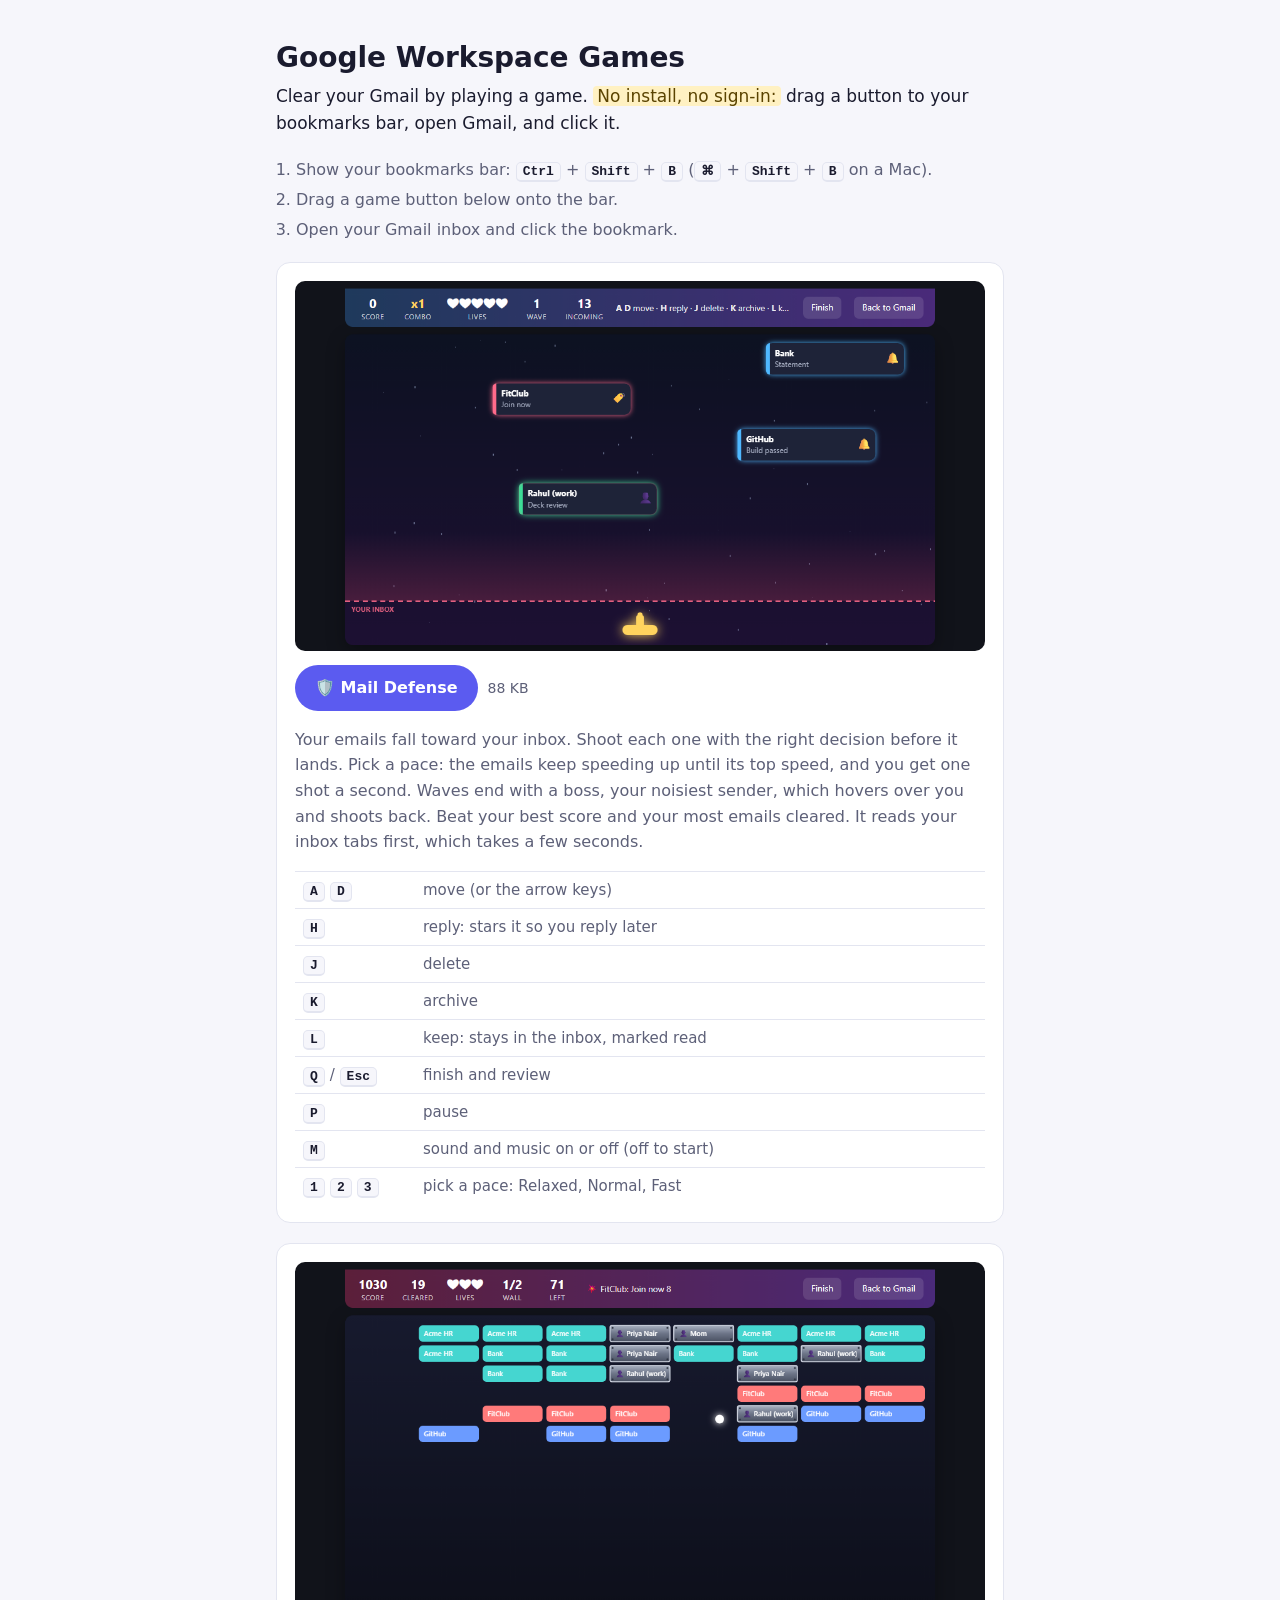
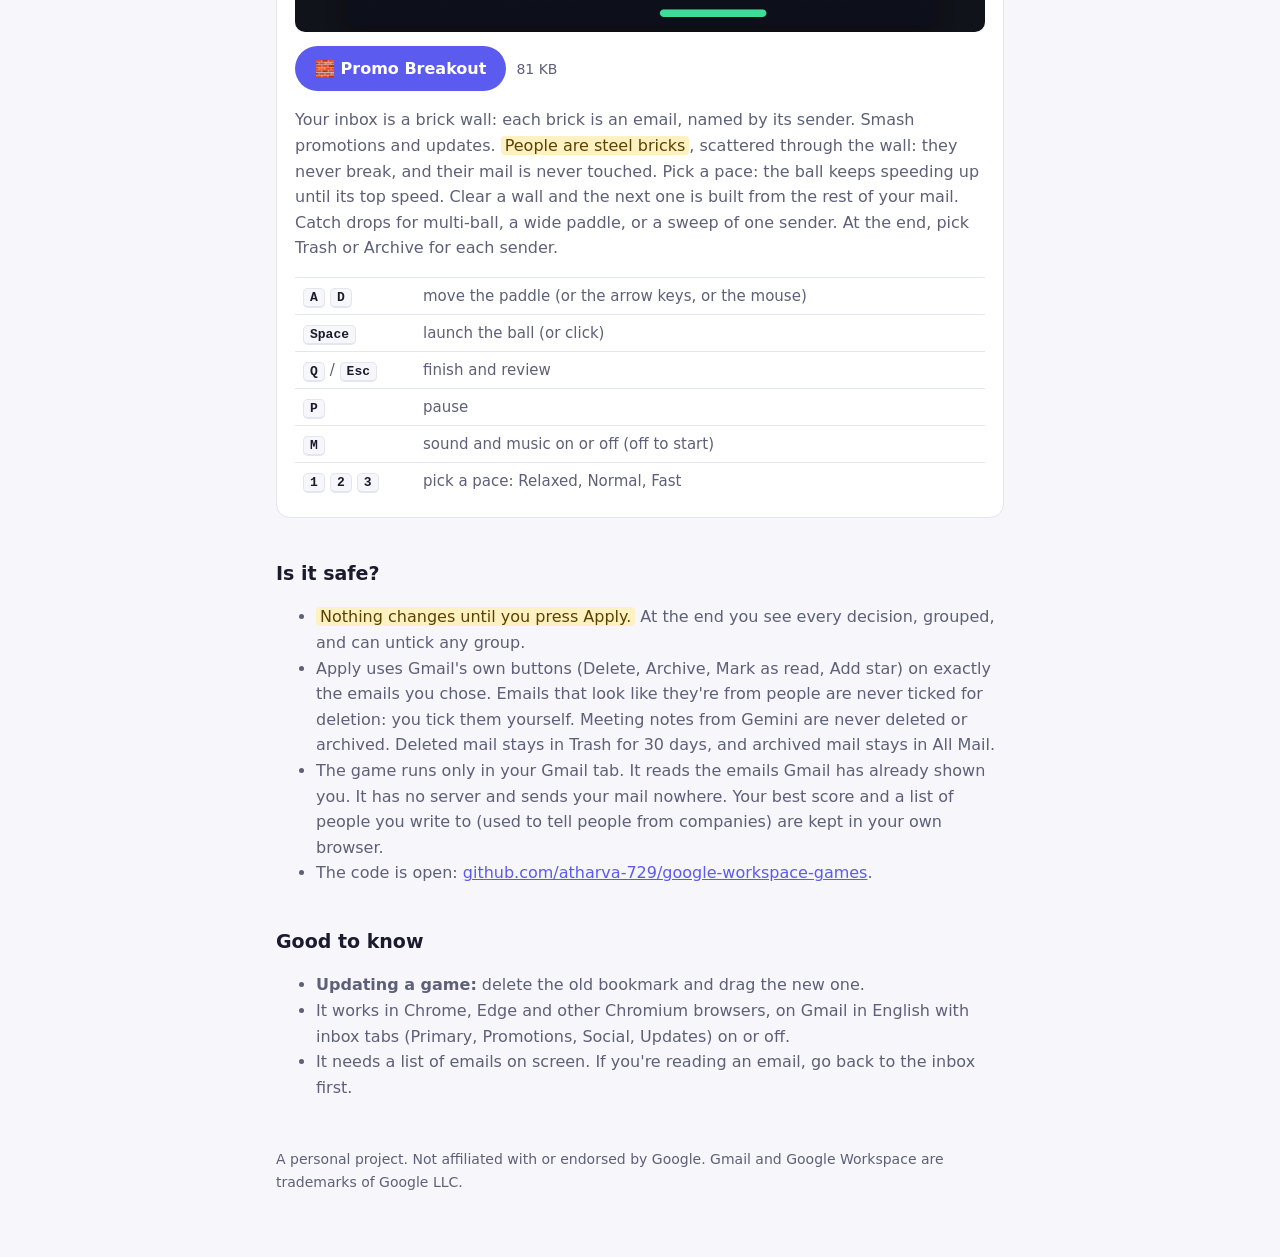
==== commit f26e7bc5: "Sound and music for both games, muted by default, with a big mute button - sound.js (shared): the bl" ====
--- a/docs/index.html
+++ b/docs/index.html
@@ -39,15 +39,15 @@
 
 <section class="game">
   <img src="defense.png" alt="Mail Defense: emails fall toward your inbox while you shoot them from the bottom" width="1100" height="590">
-  <a class="drag" href="javascript:(()%20%3D%3E%20%7B%0Aconst%20IA_CSS%20%3D%20%22%3Ahost%20%7B%5Cn%20%20--bg%3A%20%23f6f7fb%3B%20--panel%3A%20%23ffffff%3B%20--line%3A%20%23e3e6ee%3B%20--text%3A%20%231c2030%3B%20--dim%3A%20%236b7285%3B%5Cn%20%20--accent%3A%20%235b5bf0%3B%20--accent-soft%3A%20%23ececfe%3B%20--sel%3A%20%23fff6d6%3B%20--gold%3A%20%23f2a20c%3B%20--good%3A%20%231f9d63%3B%20--bad%3A%20%23d84a4a%3B%5Cn%7D%5Cn%40media%20(prefers-color-scheme%3A%20dark)%20%7B%5Cn%20%20%3Ahost%20%7B%20--bg%3A%20%2311131a%3B%20--panel%3A%20%23181b24%3B%20--line%3A%20%232a2f3d%3B%20--text%3A%20%23e7e9f0%3B%20--dim%3A%20%238e95a8%3B%5Cn%20%20%20%20--accent%3A%20%238b8bff%3B%20--accent-soft%3A%20%2323264a%3B%20--sel%3A%20%232b2a1c%3B%20%7D%5Cn%7D%5Cn*%20%7B%20box-sizing%3A%20border-box%3B%20%7D%5Cnhtml%2C%20body%20%7B%20margin%3A%200%3B%20background%3A%20var(--bg)%3B%20color%3A%20var(--text)%3B%20font%3A%2014px%2F1.45%20%5C%22Segoe%20UI%5C%22%2C%20system-ui%2C%20sans-serif%3B%20%7D%5Cnbutton%20%7B%20font%3A%20inherit%3B%20color%3A%20inherit%3B%20background%3A%20var(--panel)%3B%20border%3A%201px%20solid%20var(--line)%3B%20border-radius%3A%208px%3B%20padding%3A%206px%2012px%3B%20cursor%3A%20pointer%3B%20%7D%5Cnbutton%3Ahover%20%7B%20border-color%3A%20var(--accent)%3B%20%7D%5Cnbutton.primary%20%7B%20background%3A%20var(--accent)%3B%20border-color%3A%20var(--accent)%3B%20color%3A%20%23fff%3B%20%7D%5Cnbutton.link%20%7B%20border%3A%200%3B%20background%3A%20none%3B%20color%3A%20var(--accent)%3B%20padding%3A%204px%206px%3B%20%7D%5Cn.hidden%20%7B%20display%3A%20none%20!important%3B%20%7D%5Cn%5Cn.landing%20%7B%20max-width%3A%20460px%3B%20margin%3A%2018vh%20auto%200%3B%20text-align%3A%20center%3B%20padding%3A%200%2016px%3B%20%7D%5Cn.landing%20h1%20%7B%20font-size%3A%202rem%3B%20margin%3A%200%200%208px%3B%20%7D%5Cn.landing%20p%20%7B%20color%3A%20var(--dim)%3B%20%7D%5Cn.landing-btns%20%7B%20display%3A%20flex%3B%20gap%3A%2012px%3B%20justify-content%3A%20center%3B%20margin%3A%2024px%200%2012px%3B%20%7D%5Cn.landing-btns%20button%20%7B%20padding%3A%2010px%2020px%3B%20%7D%5Cn.msg%20%7B%20font-size%3A%20.9rem%3B%20color%3A%20var(--bad)%20!important%3B%20white-space%3A%20pre-line%3B%20%7D%5Cn%5Cn.top%20%7B%20position%3A%20sticky%3B%20top%3A%200%3B%20z-index%3A%205%3B%20display%3A%20flex%3B%20align-items%3A%20center%3B%20gap%3A%2014px%3B%20padding%3A%2010px%2020px%3B%20background%3A%20var(--panel)%3B%20border-bottom%3A%201px%20solid%20var(--line)%3B%20%7D%5Cn.brand%20%7B%20font-weight%3A%20700%3B%20letter-spacing%3A%20.2px%3B%20%7D%5Cn.views%20%7B%20display%3A%20flex%3B%20gap%3A%204px%3B%20%7D%5Cn.views%20button%20%7B%20border%3A%200%3B%20background%3A%20none%3B%20color%3A%20var(--dim)%3B%20%7D%5Cn.views%20button.active%20%7B%20background%3A%20var(--accent-soft)%3B%20color%3A%20var(--accent)%3B%20font-weight%3A%20600%3B%20%7D%5Cn%23searchForm%20%7B%20flex%3A%201%3B%20max-width%3A%20520px%3B%20%7D%5Cn%23search%20%7B%20width%3A%20100%25%3B%20padding%3A%208px%2012px%3B%20border-radius%3A%208px%3B%20border%3A%201px%20solid%20var(--line)%3B%20background%3A%20var(--bg)%3B%20color%3A%20var(--text)%3B%20font%3A%20inherit%3B%20%7D%5Cn.game-btn.on%20%7B%20background%3A%20var(--gold)%3B%20border-color%3A%20var(--gold)%3B%20color%3A%20%231b1300%3B%20font-weight%3A%20600%3B%20%7D%5Cn.who%20%7B%20margin-left%3A%20auto%3B%20color%3A%20var(--dim)%3B%20font-size%3A%20.85rem%3B%20white-space%3A%20nowrap%3B%20%7D%5Cn%5Cn.hud%20%7B%20position%3A%20sticky%3B%20top%3A%2053px%3B%20z-index%3A%204%3B%20display%3A%20flex%3B%20align-items%3A%20center%3B%20gap%3A%2022px%3B%20padding%3A%208px%2020px%3B%20background%3A%20linear-gradient(90deg%2C%20%232a1f5c%2C%20%234a2a7a)%3B%20color%3A%20%23fff%3B%20%7D%5Cn.stat%20%7B%20display%3A%20flex%3B%20flex-direction%3A%20column%3B%20align-items%3A%20center%3B%20min-width%3A%2052px%3B%20%7D%5Cn.stat%20b%20%7B%20font-size%3A%201.25rem%3B%20font-variant-numeric%3A%20tabular-nums%3B%20%7D%5Cn.stat%20span%20%7B%20font-size%3A%20.7rem%3B%20text-transform%3A%20uppercase%3B%20letter-spacing%3A%20.6px%3B%20opacity%3A%20.7%3B%20%7D%5Cn.combo%20b%20%7B%20color%3A%20%23ffd45e%3B%20%7D%5Cn.combo%20i%20%7B%20display%3A%20block%3B%20width%3A%2052px%3B%20height%3A%203px%3B%20background%3A%20rgba(255%2C255%2C255%2C.2)%3B%20border-radius%3A%202px%3B%20margin-top%3A%202px%3B%20%7D%5Cn.combo%20em%20%7B%20display%3A%20block%3B%20height%3A%20100%25%3B%20width%3A%200%3B%20background%3A%20%23ffd45e%3B%20border-radius%3A%202px%3B%20%7D%5Cn.combo.pop%20b%20%7B%20animation%3A%20pop%20.25s%3B%20%7D%5Cn%40keyframes%20pop%20%7B%2050%25%20%7B%20transform%3A%20scale(1.4)%3B%20%7D%20%7D%5Cn.progress%20%7B%20position%3A%20relative%3B%20flex%3A%201%3B%20height%3A%2018px%3B%20background%3A%20rgba(255%2C255%2C255%2C.15)%3B%20border-radius%3A%209px%3B%20overflow%3A%20hidden%3B%20%7D%5Cn%23progressFill%20%7B%20height%3A%20100%25%3B%20width%3A%200%3B%20background%3A%20linear-gradient(90deg%2C%20%233ddc97%2C%20%23ffd45e)%3B%20transition%3A%20width%20.3s%3B%20%7D%5Cn%23progressText%20%7B%20position%3A%20absolute%3B%20inset%3A%200%3B%20text-align%3A%20center%3B%20font-size%3A%20.75rem%3B%20line-height%3A%2018px%3B%20%7D%5Cn%5Cnmain%20%7B%20max-width%3A%201100px%3B%20margin%3A%2016px%20auto%3B%20padding%3A%200%2020px%2080px%3B%20%7D%5Cn.status%20%7B%20color%3A%20var(--dim)%3B%20padding%3A%208px%204px%3B%20%7D%5Cn%23list%20%7B%20list-style%3A%20none%3B%20margin%3A%200%3B%20padding%3A%200%3B%20background%3A%20var(--panel)%3B%20border%3A%201px%20solid%20var(--line)%3B%20border-radius%3A%2010px%3B%20overflow%3A%20hidden%3B%20%7D%5Cn%23list%3Aempty%20%7B%20display%3A%20none%3B%20%7D%5Cn.row%20%7B%20display%3A%20grid%3B%20grid-template-columns%3A%2028px%20190px%201fr%20auto%3B%20gap%3A%2010px%3B%20align-items%3A%20center%3B%20padding%3A%209px%2014px%3B%20border-bottom%3A%201px%20solid%20var(--line)%3B%20cursor%3A%20pointer%3B%20position%3A%20relative%3B%20transition%3A%20transform%20.18s%2C%20opacity%20.18s%3B%20%7D%5Cn.row%3Alast-child%20%7B%20border-bottom%3A%200%3B%20%7D%5Cn.row%3Ahover%20%7B%20background%3A%20var(--accent-soft)%3B%20%7D%5Cn.row.sel%20%7B%20background%3A%20var(--sel)%3B%20box-shadow%3A%20inset%203px%200%200%20var(--accent)%3B%20%7D%5Cn.row.unread%20.from%2C%20.row.unread%20.subj%20%7B%20font-weight%3A%20700%3B%20%7D%5Cn.row%3Anot(.unread)%20%7B%20color%3A%20var(--dim)%3B%20%7D%5Cn.row.leaving%20%7B%20transform%3A%20translateX(60px)%3B%20opacity%3A%200%3B%20%7D%5Cn.from%20%7B%20white-space%3A%20nowrap%3B%20overflow%3A%20hidden%3B%20text-overflow%3A%20ellipsis%3B%20%7D%5Cn.from%20small%20%7B%20color%3A%20var(--dim)%3B%20font-weight%3A%20400%3B%20%7D%5Cn.text%20%7B%20white-space%3A%20nowrap%3B%20overflow%3A%20hidden%3B%20text-overflow%3A%20ellipsis%3B%20%7D%5Cn.subj%20%7B%20color%3A%20var(--text)%3B%20%7D%5Cn.snip%20%7B%20color%3A%20var(--dim)%3B%20%7D%5Cn.date%20%7B%20font-size%3A%20.8rem%3B%20color%3A%20var(--dim)%3B%20white-space%3A%20nowrap%3B%20%7D%5Cn.acts%20%7B%20position%3A%20absolute%3B%20right%3A%2012px%3B%20display%3A%20none%3B%20gap%3A%206px%3B%20background%3A%20inherit%3B%20%7D%5Cn.row%3Ahover%20.acts%20%7B%20display%3A%20flex%3B%20%7D%5Cn.row%3Ahover%20.date%20%7B%20visibility%3A%20hidden%3B%20%7D%5Cn.acts%20button%20%7B%20padding%3A%203px%209px%3B%20font-size%3A%20.8rem%3B%20%7D%5Cn.star%20%7B%20border%3A%200%3B%20background%3A%20none%3B%20padding%3A%200%3B%20font-size%3A%201.1rem%3B%20color%3A%20var(--line)%3B%20%7D%5Cn.star.on%20%7B%20color%3A%20var(--gold)%3B%20%7D%5Cn.empty%20%7B%20text-align%3A%20center%3B%20padding%3A%2060px%200%3B%20color%3A%20var(--dim)%3B%20font-size%3A%201.1rem%3B%20%7D%5Cn%5Cn.thread-head%20%7B%20display%3A%20flex%3B%20align-items%3A%20center%3B%20gap%3A%2010px%3B%20margin-bottom%3A%2012px%3B%20flex-wrap%3A%20wrap%3B%20%7D%5Cn.thread-head%20h1%20%7B%20flex-basis%3A%20100%25%3B%20font-size%3A%201.35rem%3B%20margin%3A%206px%200%200%3B%20%7D%5Cn.msg-card%20%7B%20background%3A%20var(--panel)%3B%20border%3A%201px%20solid%20var(--line)%3B%20border-radius%3A%2010px%3B%20margin-bottom%3A%2012px%3B%20overflow%3A%20hidden%3B%20%7D%5Cn.msg-card%20header%20%7B%20display%3A%20flex%3B%20gap%3A%208px%3B%20align-items%3A%20baseline%3B%20padding%3A%2010px%2014px%3B%20border-bottom%3A%201px%20solid%20var(--line)%3B%20%7D%5Cn.msg-card%20header%20span%20%7B%20color%3A%20var(--dim)%3B%20font-size%3A%20.85rem%3B%20%7D%5Cn.msg-card%20header%20time%20%7B%20margin-left%3A%20auto%3B%20color%3A%20var(--dim)%3B%20font-size%3A%20.8rem%3B%20%7D%5Cn.msg-card%20iframe%20%7B%20display%3A%20block%3B%20width%3A%20100%25%3B%20border%3A%200%3B%20background%3A%20%23fff%3B%20min-height%3A%2060px%3B%20%7D%5Cn%5Cn.toast%20%7B%20position%3A%20fixed%3B%20left%3A%2050%25%3B%20bottom%3A%2024px%3B%20transform%3A%20translateX(-50%25)%3B%20background%3A%20%2323263a%3B%20color%3A%20%23fff%3B%20padding%3A%2010px%2016px%3B%20border-radius%3A%208px%3B%20display%3A%20flex%3B%20gap%3A%2012px%3B%20align-items%3A%20center%3B%20z-index%3A%2020%3B%20box-shadow%3A%200%206px%2024px%20rgba(0%2C0%2C0%2C.25)%3B%20%7D%5Cn.toast%20button%20%7B%20background%3A%20none%3B%20border%3A%200%3B%20color%3A%20%23ffd45e%3B%20font-weight%3A%20600%3B%20padding%3A%200%3B%20%7D%5Cn.float%20%7B%20position%3A%20fixed%3B%20z-index%3A%2030%3B%20pointer-events%3A%20none%3B%20font-weight%3A%20800%3B%20color%3A%20var(--gold)%3B%20text-shadow%3A%200%201px%200%20rgba(0%2C0%2C0%2C.25)%3B%20animation%3A%20floatUp%20.9s%20ease-out%20forwards%3B%20%7D%5Cn%40keyframes%20floatUp%20%7B%20to%20%7B%20transform%3A%20translateY(-46px)%3B%20opacity%3A%200%3B%20%7D%20%7D%5Cn%5Cn.overlay%20%7B%20position%3A%20fixed%3B%20inset%3A%200%3B%20z-index%3A%2040%3B%20background%3A%20rgba(10%2C12%2C20%2C.55)%3B%20display%3A%20grid%3B%20place-items%3A%20center%3B%20%7D%5Cn.panel%20%7B%20background%3A%20var(--panel)%3B%20border-radius%3A%2014px%3B%20padding%3A%2022px%2026px%3B%20width%3A%20min(420px%2C%2092vw)%3B%20%7D%5Cn.panel%20h2%20%7B%20margin%3A%200%200%2010px%3B%20font-size%3A%201.1rem%3B%20%7D%5Cn.panel%20dl%20%7B%20display%3A%20grid%3B%20grid-template-columns%3A%2090px%201fr%3B%20gap%3A%204px%2012px%3B%20margin%3A%200%200%2016px%3B%20%7D%5Cn.panel%20dt%20%7B%20font-family%3A%20ui-monospace%2C%20Consolas%2C%20monospace%3B%20color%3A%20var(--accent)%3B%20%7D%5Cn.panel%20dd%20%7B%20margin%3A%200%3B%20%7D%5Cn.panel%20p%20%7B%20color%3A%20var(--dim)%3B%20%7D%5Cn.win%20%7B%20text-align%3A%20center%3B%20%7D%5Cn.win%20h1%20%7B%20font-size%3A%202.2rem%3B%20margin%3A%200%200%204px%3B%20%7D%5Cn.win%20.big%20%7B%20font-size%3A%203rem%3B%20font-weight%3A%20800%3B%20color%3A%20var(--gold)%3B%20%7D%5Cn.win%20.stats%20%7B%20display%3A%20flex%3B%20justify-content%3A%20center%3B%20gap%3A%2024px%3B%20margin%3A%2012px%200%2018px%3B%20color%3A%20var(--dim)%3B%20%7D%5Cn.win%20.stats%20b%20%7B%20display%3A%20block%3B%20color%3A%20var(--text)%3B%20font-size%3A%201.2rem%3B%20%7D%5Cn.confetti%20%7B%20position%3A%20fixed%3B%20top%3A%20-12px%3B%20width%3A%208px%3B%20height%3A%2014px%3B%20z-index%3A%2050%3B%20pointer-events%3A%20none%3B%20animation%3A%20fall%20linear%20forwards%3B%20%7D%5Cn%40keyframes%20fall%20%7B%20to%20%7B%20transform%3A%20translateY(105vh)%20rotate(720deg)%3B%20%7D%20%7D%5Cn%5Cn%2F*%20----------%20reply%20composer%20----------%20*%2F%5Cn%23replyBox%3Anot(%3Aempty)%20%7B%20margin-top%3A%204px%3B%20%7D%5Cn.composer%20%7B%20background%3A%20var(--panel)%3B%20border%3A%201px%20solid%20var(--accent)%3B%20border-radius%3A%2010px%3B%20padding%3A%2012px%2014px%3B%20%7D%5Cn.c-to%20%7B%20color%3A%20var(--dim)%3B%20font-size%3A%20.85rem%3B%20margin-bottom%3A%208px%3B%20%7D%5Cn.c-to%20b%20%7B%20color%3A%20var(--text)%3B%20%7D%5Cn.chips%20%7B%20display%3A%20flex%3B%20flex-wrap%3A%20wrap%3B%20gap%3A%206px%3B%20margin-bottom%3A%208px%3B%20%7D%5Cn.chips%20button%20%7B%20font-size%3A%20.82rem%3B%20padding%3A%204px%2010px%3B%20border-radius%3A%2016px%3B%20background%3A%20var(--accent-soft)%3B%20border-color%3A%20transparent%3B%20%7D%5Cn.chips%20kbd%2C%20.c-actions%20kbd%2C%20.t-actions%20kbd%2C%20.t-sweep%20kbd%20%7B%20font%3A%20600%20.7rem%20ui-monospace%2C%20Consolas%2C%20monospace%3B%20background%3A%20rgba(127%2C127%2C127%2C.18)%3B%20border-radius%3A%204px%3B%20padding%3A%201px%205px%3B%20margin-right%3A%204px%3B%20%7D%5Cn.composer%20textarea%20%7B%20width%3A%20100%25%3B%20resize%3A%20vertical%3B%20font%3A%2015px%2F1.5%20inherit%3B%20font-family%3A%20inherit%3B%20padding%3A%2010px%3B%20border-radius%3A%208px%3B%20border%3A%201px%20solid%20var(--line)%3B%20background%3A%20var(--bg)%3B%20color%3A%20var(--text)%3B%20%7D%5Cn.c-actions%20%7B%20display%3A%20flex%3B%20gap%3A%208px%3B%20align-items%3A%20center%3B%20margin-top%3A%208px%3B%20%7D%5Cn.c-note%20%7B%20margin-left%3A%20auto%3B%20color%3A%20var(--dim)%3B%20font-size%3A%20.8rem%3B%20%7D%5Cn%5Cn%2F*%20----------%20triage%20run%20----------%20*%2F%5Cn%23triage%20%7B%20max-width%3A%20860px%3B%20margin%3A%200%20auto%3B%20padding%3A%200%2020px%2060px%3B%20%7D%5Cn.t-loading%20%7B%20text-align%3A%20center%3B%20padding%3A%2080px%200%3B%20%7D%5Cn.t-hud%20%7B%20position%3A%20sticky%3B%20top%3A%2053px%3B%20z-index%3A%204%3B%20display%3A%20flex%3B%20align-items%3A%20center%3B%20gap%3A%2020px%3B%20padding%3A%2010px%2018px%3B%20margin%3A%200%20-20px%2018px%3B%20background%3A%20linear-gradient(90deg%2C%20%232a1f5c%2C%20%234a2a7a)%3B%20color%3A%20%23fff%3B%20border-radius%3A%200%200%2012px%2012px%3B%20%7D%5Cn.t-hud%20.progress%20%3E%20div%20%7B%20height%3A%20100%25%3B%20background%3A%20linear-gradient(90deg%2C%20%233ddc97%2C%20%23ffd45e)%3B%20transition%3A%20width%20.3s%3B%20%7D%5Cn.t-hud%20.progress%20span%20%7B%20position%3A%20absolute%3B%20inset%3A%200%3B%20text-align%3A%20center%3B%20font-size%3A%20.75rem%3B%20line-height%3A%2018px%3B%20%7D%5Cn.t-quit%20%7B%20background%3A%20rgba(255%2C255%2C255%2C.12)%3B%20border-color%3A%20transparent%3B%20color%3A%20%23fff%3B%20%7D%5Cn.t-card%20%7B%20background%3A%20var(--panel)%3B%20border%3A%201px%20solid%20var(--line)%3B%20border-radius%3A%2014px%3B%20padding%3A%2016px%2020px%2018px%3B%20box-shadow%3A%200%2010px%2030px%20rgba(0%2C0%2C0%2C.12)%3B%20border-top%3A%205px%20solid%20var(--dim)%3B%20transition%3A%20transform%20.22s%20ease-in%2C%20opacity%20.22s%20ease-in%3B%20%7D%5Cn.t-card.kind-person%20%7B%20border-top-color%3A%20%233ddc97%3B%20%7D%5Cn.t-card.kind-promo%20%7B%20border-top-color%3A%20%23ff6b8b%3B%20%7D%5Cn.t-card.kind-update%20%7B%20border-top-color%3A%20%235bc0ff%3B%20%7D%5Cn.t-card-top%20%7B%20display%3A%20flex%3B%20align-items%3A%20center%3B%20gap%3A%2010px%3B%20font-size%3A%20.82rem%3B%20color%3A%20var(--dim)%3B%20%7D%5Cn.t-card-top%20.date%20%7B%20margin-left%3A%20auto%3B%20%7D%5Cn.chip%20%7B%20font-weight%3A%20700%3B%20padding%3A%202px%2010px%3B%20border-radius%3A%2012px%3B%20background%3A%20var(--accent-soft)%3B%20color%3A%20var(--text)%3B%20%7D%5Cn.t-from%20%7B%20margin-top%3A%2010px%3B%20%7D%5Cn.t-from%20span%2C%20.t-from%20small%20%7B%20color%3A%20var(--dim)%3B%20font-size%3A%20.85rem%3B%20%7D%5Cn.t-card%20h2%20%7B%20margin%3A%204px%200%2012px%3B%20font-size%3A%201.3rem%3B%20%7D%5Cn.t-body%20iframe%20%7B%20display%3A%20block%3B%20width%3A%20100%25%3B%20height%3A%2038vh%3B%20border%3A%200%3B%20border-radius%3A%208px%3B%20background%3A%20%23fff%3B%20%7D%5Cn%23tCompose%3Anot(%3Aempty)%20%7B%20margin-top%3A%2012px%3B%20%7D%5Cn.t-actions%20%7B%20display%3A%20grid%3B%20grid-template-columns%3A%20repeat(6%2C%201fr)%3B%20gap%3A%208px%3B%20margin-top%3A%2014px%3B%20transition%3A%20opacity%20.15s%3B%20%7D%5Cn.t-actions.dim%20%7B%20opacity%3A%20.3%3B%20pointer-events%3A%20none%3B%20%7D%5Cn.t-actions%20button%20%7B%20display%3A%20flex%3B%20flex-direction%3A%20column%3B%20align-items%3A%20center%3B%20gap%3A%203px%3B%20padding%3A%2010px%204px%3B%20border-radius%3A%2010px%3B%20%7D%5Cn.t-actions%20button%3Adisabled%20%7B%20opacity%3A%20.35%3B%20cursor%3A%20not-allowed%3B%20%7D%5Cn.t-actions%20em%20%7B%20font-style%3A%20normal%3B%20font-weight%3A%20800%3B%20font-size%3A%20.8rem%3B%20%7D%5Cn.t-actions%20em.hi%20%7B%20color%3A%20var(--good)%3B%20%7D%20.t-actions%20em.mid%20%7B%20color%3A%20var(--gold)%3B%20%7D%20.t-actions%20em.lo%20%7B%20color%3A%20var(--dim)%3B%20%7D%5Cn.t-sweep%20%7B%20margin-top%3A%2012px%3B%20padding%3A%2010px%2014px%3B%20border-radius%3A%2010px%3B%20background%3A%20var(--accent-soft)%3B%20font-size%3A%20.9rem%3B%20%7D%5Cn.t-sweep%20button%20%7B%20padding%3A%203px%2010px%3B%20font-size%3A%20.82rem%3B%20margin-left%3A%204px%3B%20%7D%5Cn.fly-read%20%7B%20transform%3A%20translateY(-40px)%20scale(.96)%3B%20opacity%3A%200%3B%20%7D%5Cn.fly-archive%20%7B%20transform%3A%20translateX(120px)%20rotate(4deg)%3B%20opacity%3A%200%3B%20%7D%5Cn.fly-delete%20%7B%20transform%3A%20translateY(80px)%20rotate(-3deg)%3B%20opacity%3A%200%3B%20%7D%5Cn.fly-reply%20%7B%20transform%3A%20translateX(-120px)%20rotate(-4deg)%3B%20opacity%3A%200%3B%20%7D%5Cn.fly-later%20%7B%20transform%3A%20scale(.85)%3B%20opacity%3A%200%3B%20%7D%5Cn.t-end%20%7B%20text-align%3A%20center%3B%20padding%3A%2040px%200%3B%20%7D%5Cn.t-end%20h1%20%7B%20margin%3A%200%200%206px%3B%20font-size%3A%202rem%3B%20%7D%5Cn.t-end%20.big%20%7B%20font-size%3A%203.4rem%3B%20font-weight%3A%20800%3B%20color%3A%20var(--gold)%3B%20%7D%5Cn.t-end%20.dim%2C%20.dim%20%7B%20color%3A%20var(--dim)%3B%20%7D%5Cn.t-stats%20%7B%20display%3A%20flex%3B%20justify-content%3A%20center%3B%20gap%3A%2028px%3B%20margin%3A%2018px%200%2010px%3B%20color%3A%20var(--dim)%3B%20%7D%5Cn.t-stats%20b%20%7B%20display%3A%20block%3B%20color%3A%20var(--text)%3B%20font-size%3A%201.3rem%3B%20%7D%5Cn.t-break%20%7B%20color%3A%20var(--dim)%3B%20margin-bottom%3A%2014px%3B%20%7D%5Cn.t-unsub%20%7B%20display%3A%20inline-block%3B%20text-align%3A%20left%3B%20background%3A%20var(--panel)%3B%20border%3A%201px%20solid%20var(--line)%3B%20border-radius%3A%2010px%3B%20padding%3A%2012px%2018px%3B%20margin%3A%208px%200%2016px%3B%20%7D%5Cn.t-unsub%20ul%20%7B%20margin%3A%206px%200%200%3B%20padding-left%3A%2018px%3B%20%7D%5Cn.t-unsub%20a%20%7B%20color%3A%20var(--accent)%3B%20margin-left%3A%206px%3B%20%7D%5Cn.t-end-btns%20%7B%20display%3A%20flex%3B%20gap%3A%2010px%3B%20justify-content%3A%20center%3B%20%7D%5Cn%5Cn%2F*%20----------%20controls%20bar%20----------%20*%2F%5Cn.keybar%20%7B%20position%3A%20fixed%3B%20left%3A%200%3B%20right%3A%200%3B%20bottom%3A%200%3B%20z-index%3A%2015%3B%20display%3A%20flex%3B%20flex-wrap%3A%20wrap%3B%20justify-content%3A%20center%3B%20gap%3A%206px%2018px%3B%20padding%3A%208px%2016px%3B%20background%3A%20var(--panel)%3B%20border-top%3A%201px%20solid%20var(--line)%3B%20color%3A%20var(--dim)%3B%20font-size%3A%20.82rem%3B%20%7D%5Cn.keybar%20kbd%20%7B%20font%3A%20600%20.75rem%20ui-monospace%2C%20Consolas%2C%20monospace%3B%20color%3A%20var(--text)%3B%20background%3A%20var(--accent-soft)%3B%20border%3A%201px%20solid%20var(--line)%3B%20border-radius%3A%204px%3B%20padding%3A%201px%206px%3B%20margin-right%3A%202px%3B%20%7D%5Cn.toast%20%7B%20bottom%3A%2064px%3B%20%7D%5Cn%23triage%20%7B%20padding-bottom%3A%2090px%3B%20%7D%5Cn%5Cn%2F*%20----------%20promo%20breakout%20----------%20*%2F%5Cn%23breakout%20%7B%20display%3A%20flex%3B%20flex-direction%3A%20column%3B%20align-items%3A%20center%3B%20padding%3A%200%2020px%2090px%3B%20%7D%5Cn.bk-hud%20%7B%20position%3A%20sticky%3B%20top%3A%2053px%3B%20z-index%3A%204%3B%20display%3A%20flex%3B%20align-items%3A%20center%3B%20gap%3A%2020px%3B%20padding%3A%208px%2018px%3B%20margin-bottom%3A%2012px%3B%20width%3A%20min(940px%2C%20100%25)%3B%20background%3A%20linear-gradient(90deg%2C%20%235c1f3a%2C%20%234a2a7a)%3B%20color%3A%20%23fff%3B%20border-radius%3A%200%200%2012px%2012px%3B%20%7D%5Cn.bk-hud%20.t-quit%20%7B%20white-space%3A%20nowrap%3B%20%7D%5Cn.bk-ticker%20%7B%20flex%3A%201%3B%20font-size%3A%20.85rem%3B%20opacity%3A%20.9%3B%20white-space%3A%20nowrap%3B%20overflow%3A%20hidden%3B%20text-overflow%3A%20ellipsis%3B%20%7D%5Cn%23bkCanvas%20%7B%20border-radius%3A%2012px%3B%20box-shadow%3A%200%2010px%2030px%20rgba(0%2C0%2C0%2C.3)%3B%20cursor%3A%20none%3B%20%7D%5Cn.bk-review%20%7B%20max-width%3A%20760px%3B%20%7D%5Cn.bk-table%20%7B%20width%3A%20100%25%3B%20border-collapse%3A%20collapse%3B%20margin%3A%2014px%200%3B%20text-align%3A%20left%3B%20background%3A%20var(--panel)%3B%20border%3A%201px%20solid%20var(--line)%3B%20border-radius%3A%2010px%3B%20overflow%3A%20hidden%3B%20%7D%5Cn.bk-table%20th%2C%20.bk-table%20td%20%7B%20padding%3A%208px%2012px%3B%20border-bottom%3A%201px%20solid%20var(--line)%3B%20font-size%3A%20.9rem%3B%20%7D%5Cn.bk-table%20th%20%7B%20color%3A%20var(--dim)%3B%20font-weight%3A%20600%3B%20font-size%3A%20.8rem%3B%20%7D%5Cn.bk-table%20a%20%7B%20color%3A%20var(--accent)%3B%20%7D%5Cn.bk-table%20select%20%7B%20background%3A%20var(--panel)%3B%20color%3A%20var(--text)%3B%20border%3A%201px%20solid%20var(--line)%3B%20border-radius%3A%206px%3B%20padding%3A%203px%206px%3B%20font%3A%20inherit%3B%20%7D%5Cn.bk-table%20details%20summary%20%7B%20cursor%3A%20pointer%3B%20%7D%5Cn.bk-table%20details%20ul%20%7B%20margin%3A%206px%200%200%3B%20padding-left%3A%2016px%3B%20max-width%3A%20320px%3B%20font-size%3A%20.82rem%3B%20%7D%5Cn%5Cn%2F*%20----------%20mail%20defense%20----------%20*%2F%5Cn%23defense%20%7B%20display%3A%20flex%3B%20flex-direction%3A%20column%3B%20align-items%3A%20center%3B%20padding%3A%200%2020px%2090px%3B%20%7D%5Cn.df-hud%20%7B%20background%3A%20linear-gradient(90deg%2C%20%231f3a5c%2C%20%234a2a7a)%3B%20%7D%5Cn%23dfCanvas%20%7B%20border-radius%3A%2012px%3B%20box-shadow%3A%200%2010px%2030px%20rgba(0%2C0%2C0%2C.3)%3B%20%7D%5Cn.df-groups%20%7B%20text-align%3A%20left%3B%20margin%3A%2014px%200%3B%20%7D%5Cn.df-group%20%7B%20background%3A%20var(--panel)%3B%20border%3A%201px%20solid%20var(--line)%3B%20border-radius%3A%2010px%3B%20margin-bottom%3A%208px%3B%20padding%3A%2010px%2014px%3B%20%7D%5Cn.df-group%20summary%20%7B%20cursor%3A%20pointer%3B%20%7D%5Cn.df-group%20ul%20%7B%20margin%3A%208px%200%202px%3B%20padding-left%3A%2022px%3B%20max-height%3A%20220px%3B%20overflow%3A%20auto%3B%20font-size%3A%20.88rem%3B%20%7D%5Cn.df-group%20li%20%7B%20margin%3A%202px%200%3B%20%7D%5Cn.df-levels%20%7B%20display%3A%20flex%3B%20gap%3A%2012px%3B%20justify-content%3A%20center%3B%20flex-wrap%3A%20wrap%3B%20margin%3A%2018px%200%3B%20%7D%5Cn.df-level%20%7B%20width%3A%20200px%3B%20padding%3A%2014px%2016px%3B%20text-align%3A%20left%3B%20display%3A%20flex%3B%20flex-direction%3A%20column%3B%20gap%3A%203px%3B%20%7D%5Cn.df-level%20b%20%7B%20font-size%3A%201.05rem%3B%20%7D%5Cn.df-level%20small%20%7B%20color%3A%20var(--dim)%3B%20%7D%5Cn.df-level.last%20%7B%20border-color%3A%20var(--accent)%3B%20box-shadow%3A%200%200%200%201px%20var(--accent)%3B%20%7D%5Cn.df-cleared%20%7B%20margin-top%3A%206px%3B%20color%3A%20var(--dim)%3B%20%7D%5Cn.df-cleared%20b%20%7B%20color%3A%20var(--text)%3B%20font-size%3A%201.2rem%3B%20%7D%5Cn%5Cn.ia-root%20%7B%20position%3A%20absolute%3B%20inset%3A%200%3B%20overflow%3A%20auto%3B%20background%3A%20var(--bg)%3B%20color%3A%20var(--text)%3B%20font%3A%2014px%2F1.45%20%5C%22Segoe%20UI%5C%22%2C%20system-ui%2C%20sans-serif%3B%20padding-top%3A%2012px%3B%20%7D%5Cn.ia-check%20%7B%20--ia-ok%3A%201%3B%20position%3A%20absolute%3B%20%7D%5Cn.bk-hud%20%7B%20top%3A%200%3B%20%7D%22%3B%0Aif%20(document.getElementById('inbox-arcade'))%20return%3B%0Aif%20(location.hostname%20!%3D%3D%20'mail.google.com'%20%26%26%20!window.__iaAnyHost)%20%7B%20alert('Open%20Gmail%20(mail.google.com)%20first%2C%20then%20click%20this%20bookmark.')%3B%20return%3B%20%7D%0Alet%20policy%20%3D%20null%3B%0Aif%20(window.trustedTypes)%20%7B%0Atry%20%7B%20policy%20%3D%20trustedTypes.createPolicy('inbox-arcade'%2C%20%7B%20createHTML%3A%20(s)%20%3D%3E%20s%20%7D)%3B%20%7D%0Acatch%20%7B%20policy%20%3D%20trustedTypes.createPolicy('inbox-arcade-'%20%2B%20Date.now()%2C%20%7B%20createHTML%3A%20(s)%20%3D%3E%20s%20%7D)%3B%20%7D%0A%7D%0Afunction%20setHTML(el%2C%20html)%20%7B%20el.innerHTML%20%3D%20policy%20%3F%20policy.createHTML(html)%20%3A%20html%3B%20%7D%0Aconst%20esc%20%3D%20(s)%20%3D%3E%20String(s%20%3D%3D%20null%20%3F%20''%20%3A%20s).replace(%2F%5B%26%3C%3E%22'%5D%2Fg%2C%20(c)%20%3D%3E%20(%7B%20'%26'%3A%20'%26amp%3B'%2C%20'%3C'%3A%20'%26lt%3B'%2C%20'%3E'%3A%20'%26gt%3B'%2C%20'%22'%3A%20'%26quot%3B'%2C%20%22'%22%3A%20'%26%2339%3B'%20%7D)%5Bc%5D)%3B%0Aconst%20store%20%3D%20%7B%0Aget(k)%20%7B%20try%20%7B%20return%20JSON.parse(localStorage.getItem('inboxArcade.'%20%2B%20k))%3B%20%7D%20catch%20%7B%20return%20null%3B%20%7D%20%7D%2C%0Aset(k%2C%20v)%20%7B%20try%20%7B%20localStorage.setItem('inboxArcade.'%20%2B%20k%2C%20JSON.stringify(v))%3B%20%7D%20catch%20%7B%7D%20%7D%2C%0A%7D%3B%0Aconst%20sleep%20%3D%20(ms)%20%3D%3E%20new%20Promise((r)%20%3D%3E%20setTimeout(r%2C%20ms))%3B%0Aconst%20host%20%3D%20document.createElement('div')%3B%0Ahost.id%20%3D%20'inbox-arcade'%3B%0Ahost.style.cssText%20%3D%20'position%3Afixed%3Binset%3A0%3Bz-index%3A2147483646%3Bbackground%3A%2311131a'%3B%0Aconst%20root%20%3D%20host.attachShadow(%7B%20mode%3A%20'open'%20%7D)%3B%0Aconst%20wrap%20%3D%20document.createElement('div')%3B%0Awrap.className%20%3D%20'ia-root'%3B%0AsetHTML(wrap%2C%20'%3Ci%20class%3D%22ia-check%22%3E%3C%2Fi%3E%3Cdiv%20id%3D%22main%22%20class%3D%22hidden%22%3E%3C%2Fdiv%3E%3Csection%20id%3D%22defense%22%3E%3C%2Fsection%3E%3Csection%20id%3D%22breakout%22%3E%3C%2Fsection%3E')%3B%0Aroot.appendChild(wrap)%3B%0Adocument.body.appendChild(host)%3B%0Aconst%20%24%20%3D%20(s)%20%3D%3E%20root.querySelector(s)%3B%0A(()%20%3D%3E%20%7B%0Aconst%20ok%20%3D%20()%20%3D%3E%20getComputedStyle(%24('.ia-check')).getPropertyValue('--ia-ok').trim()%20%3D%3D%3D%20'1'%3B%0Atry%20%7B%20const%20sheet%20%3D%20new%20CSSStyleSheet()%3B%20sheet.replaceSync(IA_CSS)%3B%20root.adoptedStyleSheets%20%3D%20%5Bsheet%5D%3B%20%7D%20catch%20%7B%7D%0Aif%20(!ok())%20%7B%0Aconst%20st%20%3D%20document.createElement('style')%3B%0Aconst%20n%20%3D%20document.querySelector('style%5Bnonce%5D%2C%20script%5Bnonce%5D')%3B%0Aif%20(n%20%26%26%20n.nonce)%20st.nonce%20%3D%20n.nonce%3B%0Ast.textContent%20%3D%20IA_CSS%3B%0Aroot.appendChild(st)%3B%0A%7D%0Aconsole.info('%5BInbox%20Arcade%5D%20styles%3A'%2C%20ok()%20%3F%20'ok'%20%3A%20'blocked')%3B%0A%7D)()%3B%0Afunction%20closeArcade()%20%7B%0AGAME.stop()%3B%0A%5B'keydown'%2C%20'keyup'%2C%20'keypress'%5D.forEach((t)%20%3D%3E%20window.removeEventListener(t%2C%20onKey%2C%20true))%3B%0Ahost.remove()%3B%0A%7D%0Afunction%20onKey(e)%20%7B%0Aif%20(e.ctrlKey%20%7C%7C%20e.metaKey%20%7C%7C%20e.altKey)%20return%3B%0Ae.stopImmediatePropagation()%3B%0Aif%20(e.type%20%3D%3D%3D%20'keypress')%20return%3B%0Aconst%20down%20%3D%20e.type%20%3D%3D%3D%20'keydown'%3B%0Aif%20(GAME.key(e%2C%20down))%20e.preventDefault()%3B%0Aelse%20if%20(down%20%26%26%20(e.key%20%3D%3D%3D%20'Escape'%20%7C%7C%20e.key.toLowerCase()%20%3D%3D%3D%20'q')%20%26%26%20!applying)%20closeArcade()%3B%0A%7D%0A%5B'keydown'%2C%20'keyup'%2C%20'keypress'%5D.forEach((t)%20%3D%3E%20window.addEventListener(t%2C%20onKey%2C%20true))%3B%0Aconst%20T%20%3D%20%7B%20active%3A%20false%20%7D%3B%0Afunction%20closeThread()%20%7B%7D%0Afunction%20loadList()%20%7B%20closeArcade()%3B%20%7D%20%2F%2F%20%22back%20to%20mail%22%20%3D%20close%20the%20overlay%0Afunction%20confetti()%20%7B%7D%0Aconst%20visibleRows%20%3D%20()%20%3D%3E%20%5B...document.querySelectorAll('tr.zA')%5D.filter((r)%20%3D%3E%20r.getClientRects().length)%3B%0Aconst%20threadId%20%3D%20(row)%20%3D%3E%20%7B%20const%20x%20%3D%20row.querySelector('%5Bdata-legacy-thread-id%5D')%3B%20return%20x%20%3F%20x.getAttribute('data-legacy-thread-id')%20%3A%20''%3B%20%7D%3B%0Aconst%20shown%20%3D%20(el)%20%3D%3E%20el%20%26%26%20el.getClientRects().length%20%3E%200%3B%0Afunction%20press(el)%20%7B%0Aconst%20b%20%3D%20el.getBoundingClientRect()%3B%0Aconst%20o%20%3D%20%7B%20bubbles%3A%20true%2C%20cancelable%3A%20true%2C%20view%3A%20window%2C%20button%3A%200%2C%20clientX%3A%20b.left%20%2B%20b.width%20%2F%202%2C%20clientY%3A%20b.top%20%2B%20b.height%20%2F%202%20%7D%3B%0Afor%20(const%20t%20of%20%5B'mouseover'%2C%20'mousedown'%2C%20'mouseup'%2C%20'click'%5D)%20el.dispatchEvent(new%20MouseEvent(t%2C%20o))%3B%0A%7D%0Aasync%20function%20go(hash)%20%7B%0Aif%20(location.hash%20%3D%3D%3D%20hash%20%26%26%20visibleRows().length)%20return%20true%3B%0Aconst%20before%20%3D%20new%20Set(visibleRows())%3B%0Alocation.hash%20%3D%20hash%3B%0Afor%20(let%20i%20%3D%200%3B%20i%20%3C%2030%3B%20i%2B%2B)%20%7B%0Aawait%20sleep(100)%3B%0Aconst%20now%20%3D%20visibleRows()%3B%0Aif%20(now.length%20%26%26%20now.some((r)%20%3D%3E%20!before.has(r)))%20%7B%20await%20sleep(150)%3B%20return%20true%3B%20%7D%0A%7D%0Areturn%20false%3B%0A%7D%0Aconst%20ME%20%3D%20((document.title.match(%2F%5B%5Cw.%2B-%5D%2B%40%5B%5Cw-%5D%2B(%5C.%5B%5Cw-%5D%2B)%2B%2F)%20%7C%7C%20%5B''%5D)%5B0%5D).toLowerCase()%3B%0Aconst%20MY_DOMAIN%20%3D%20ME.split('%40')%5B1%5D%20%7C%7C%20''%3B%0Aconst%20PERSONAL%20%3D%20%2F%5E(gmail%7Cgooglemail%7Coutlook%7Chotmail%7Clive%7Cmsn%7Cyahoo%7Cymail%7Cicloud%7Cme%7Cmac%7Caol%7Cproton%7Cprotonmail%7Cpm%7Crediffmail%7Czoho%7Cyandex%7Cgmx%7Cmail%7Cfastmail%7Chey)%5C.%5Ba-z.%5D%2B%24%2Fi%3B%0Aconst%20AUTOMATED%20%3D%20%2F%5E(no%5B-_.%5D%3Freply%7Cdo%5B-_.%5D%3Fnot%5B-_.%5D%3Freply%7Cnotifications%3F%7Cnotify%7Calerts%3F%7Cnews(letters%3F)%3F%7Cinfo%7Chello%7Chi%7Cteam%7Csupport%7Chelp%7Cupdates%3F%7Caccounts%3F%7Csecurity%7Cbilling%7Cmailer%7Ce%3Fmail%7Cmarketing%7Coffers%3F%7Cdeals%3F%7Cpromo(tions)%3F%7Csales%3F%7Cshop%7Cstore%7Corders%3F%7Creceipts%3F%7Cservice%7Ccontact%7Cadmin%7Cbounces%3F%7Cdigest%7Cfeedback%7Ccommunity%7Cevents%3F%7Cjobs%7Ccareers%7Csocial%7Cinvite%7Cmembers%3F%7Creply%7Cmessages%3F%7Cverify%7Cwelcome)(%5B-_.%2B%5Cd%5D%7C%24)%2Fi%3B%0Aconst%20BULK_DOMAIN%20%3D%20%2F%5E(e%7Cem%7Cemail%7Cmail%7Cmailer%7Cnews%7Cinfo%7Cmkt%7Cmarketing%7Cnotify%7Cnotifications%3F%7Cbounce%7Creply%7Csend%7Ccomms)%5Cd*%5C.%2Fi%3B%0Aconst%20PROMO_HINT%20%3D%20%2F%5E(news(letters%3F)%3F%7Cmarketing%7Coffers%3F%7Cdeals%3F%7Cpromo(tions)%3F%7Csales%3F%7Cshop%7Cstore)(%5B-_.%2B%5Cd%5D%7C%24)%2Fi%3B%0Aasync%20function%20sentTo()%20%7B%0Aconst%20c%20%3D%20store.get('sentTo')%3B%0Aif%20(c%20%26%26%20Date.now()%20-%20c.at%20%3C%2024%20*%203600e3)%20return%20new%20Set(c.list)%3B%0Aif%20(!(await%20go('%23sent')))%20return%20new%20Set()%3B%0Aconst%20list%20%3D%20%5B...new%20Set(visibleRows().flatMap((r)%20%3D%3E%20%5B...r.querySelectorAll('span%5Bemail%5D')%5D.map((s)%20%3D%3E%20s.getAttribute('email').toLowerCase())))%5D.filter((e)%20%3D%3E%20e%20!%3D%3D%20ME)%3B%0Astore.set('sentTo'%2C%20%7B%20at%3A%20Date.now()%2C%20list%20%7D)%3B%0Areturn%20new%20Set(list)%3B%0A%7D%0Aconst%20isNotes%20%3D%20(t)%20%3D%3E%20%2F%5Egemini-notes%40%2Fi.test(t.fromEmail)%20%7C%7C%20(%2F%5Cbgemini%5Cb%2Fi.test(t.from)%20%26%26%20%2F%5Cbnotes%3F%5Cb%2Fi.test(t.from%20%2B%20'%20'%20%2B%20t.subject))%3B%0Aconst%20ROLE_TOKEN%20%3D%20%2F%5E(hr%7Cit%7Citsupport%7Cithelp%7Cithelpdesk%7Chelpdesk%7Cservicedesk%7Csupport%7Cannounce%7Cannouncements%3F%7Ccommunications%3F%7Ccomms%7Ccorpcomms%3F%7Cinternalcomms%7Cnewsletters%3F%7Cpayroll%7Cbenefits%7Cfacilities%7Cadmin%7Cadministration%7Call%7Callstaff%7Ceveryone%7Cstaff%7Cpeople%7Cpeopleops%7Ctalent%7Crecruitment%7Crecruiting%7Ccareers%7Ctraining%7Clearning%7Ccompliance%7Clegal%7Cfinance%7Caccounts%7Csecurity%7Cevents%3F%7Coperations%7Coffice%7Cteam%7Cportal%7Cnotifications%3F%7Calerts%3F%7Cdigest%7Cupdates%3F%7Ccalendar%7Cnoreply%7Cdonotreply)%24%2Fi%3B%0Aconst%20ROLE_NAME%20%3D%20%2F%5Cb(human%20resources%7Cannouncements%3F%7Ccommunications%3F%7Ccomms%7Chelp%20%3Fdesk%7Cservice%20%3Fdesk%7Csupport%7Cpayroll%7Cbenefits%7Cfacilities%7Cadministration%7Cnewsletters%3F%7Cnotifications%3F%7Cteam%7Coffice%20of%7Coperations%7Crecruitment%7Ctalent%20acquisition%7Clearning%7Ctraining%7Ccompliance%7Cno-%3Freply%7Cdigest%7Cportal)%5Cb%2Fi%3B%0Aconst%20ROLE_ACRONYM%20%3D%20%2F(%5E%7C%5B%5EA-Za-z%5D)(IT%7CHR%7CL%26D)(%5B%5EA-Za-z%5D%7C%24)%2F%3B%20%2F%2F%20capitals%20only%0Aconst%20TOOLS%20%3D%20%2F%5Cb(darwinbox%7Cworkday%7Cmyworkday%7Csuccessfactors%7Csapsf%7Cservicenow%7Cservice-now%7Ckeka%7Cgreythr%7Cbamboohr%7Cfreshservice%7Cfreshdesk%7Czendesk%7Catlassian%7Cdocusign)%5Cb%2Fi%3B%0Aconst%20isRole%20%3D%20(t%2C%20local%2C%20domain)%20%3D%3E%20local.split(%2F%5B-_.%2B%5D%2F).some((w)%20%3D%3E%20ROLE_TOKEN.test(w))%20%7C%7C%0AROLE_NAME.test(t.from)%20%7C%7C%20ROLE_ACRONYM.test(t.from)%20%7C%7C%20TOOLS.test(t.from)%20%7C%7C%20TOOLS.test(domain)%3B%0Aconst%20looksLikeName%20%3D%20(s)%20%3D%3E%20%2F%5E%5B%5Cp%7BL%7D%5D%5B%5Cp%7BL%7D'%E2%80%99.-%5D*(%5Cs%2B%5B%5Cp%7BL%7D%5D%5B%5Cp%7BL%7D'%E2%80%99.-%5D*)%7B1%2C3%7D%24%2Fu.test((s%20%7C%7C%20'').trim())%3B%0Afunction%20kindOf(t%2C%20people)%20%7B%0Aif%20(isNotes(t))%20return%20'notes'%3B%0Aif%20(t.category)%20return%20t.category%3B%0Aconst%20e%20%3D%20t.fromEmail.toLowerCase()%2C%20%5Blocal%20%3D%20''%2C%20domain%20%3D%20''%5D%20%3D%20e.split('%40')%3B%0Aif%20(isRole(t%2C%20local%2C%20domain)%20%7C%7C%20AUTOMATED.test(local)%20%7C%7C%20BULK_DOMAIN.test(domain))%20return%20PROMO_HINT.test(local)%20%3F%20'promo'%20%3A%20'update'%3B%0Aif%20(people.has(e)%20%7C%7C%20t.withMe)%20return%20'person'%3B%0Aconst%20colleague%20%3D%20MY_DOMAIN%20%26%26%20domain%20%3D%3D%3D%20MY_DOMAIN%20%26%26%20!PERSONAL.test(MY_DOMAIN)%20%26%26%20looksLikeName(t.from)%3B%0Aif%20(PERSONAL.test(domain)%20%7C%7C%20colleague)%20return%20'person'%3B%0Areturn%20'update'%3B%0A%7D%0Afunction%20readRows(view%2C%20category)%20%7B%0Areturn%20visibleRows().map((row)%20%3D%3E%20%7B%0Aconst%20idEl%20%3D%20row.querySelector('%5Bdata-legacy-thread-id%5D')%3B%0Aconst%20fromEl%20%3D%20row.querySelector('span%5Bemail%5D')%3B%0Aconst%20t%20%3D%20%7B%0Aid%3A%20threadId(row)%2C%20view%2C%20category%2C%0Afrom%3A%20fromEl%20%3F%20fromEl.getAttribute('name')%20%7C%7C%20fromEl.textContent%20%3A%20'%3F'%2C%0AfromEmail%3A%20fromEl%20%3F%20fromEl.getAttribute('email')%20%7C%7C%20''%20%3A%20''%2C%0Asubject%3A%20((row.querySelector('.bog')%20%7C%7C%20idEl%20%7C%7C%20%7B%7D).textContent%20%7C%7C%20'').trim()%2C%0Asnippet%3A%20((row.querySelector('.y2')%20%7C%7C%20%7B%7D).textContent%20%7C%7C%20'').replace(%2F%5E%5Cs*-%5Cs*%2F%2C%20'').trim()%2C%0Aunread%3A%20row.classList.contains('zE')%2C%0AwithMe%3A%20!!ME%20%26%26%20%5B...row.querySelectorAll('span%5Bemail%5D')%5D.some((s)%20%3D%3E%20s.getAttribute('email').toLowerCase()%20%3D%3D%3D%20ME)%2C%0A%7D%3B%0Areturn%20t%3B%0A%7D)%3B%0A%7D%0Aconst%20START%20%3D%20location.hash%20%7C%7C%20'%23inbox'%3B%0Aasync%20function%20fetchBricks()%20%7B%0Aconst%20say%20%3D%20(s)%20%3D%3E%20%7B%20const%20x%20%3D%20%24('.t-loading')%3B%20if%20(x)%20x.textContent%20%3D%20s%3B%20%7D%3B%0Aif%20(!visibleRows().length)%20throw%20new%20Error('No%20email%20list%20on%20screen.%20Open%20your%20inbox%20(or%20a%20tab%2C%20label%20or%20search)%20in%20Gmail%2C%20then%20click%20the%20bookmark%20again.')%3B%0Aconst%20tabs%20%3D%20%2F%5E%23inbox%24%2F.test(START)%20%26%26%20%5B...document.querySelectorAll('%5Brole%3D%22tab%22%5D')%5D.some(shown)%3B%0Asay('Checking%20who%20you%20write%20to%E2%80%A6')%3B%0Aconst%20people%20%3D%20await%20sentTo()%3B%0Aconst%20out%20%3D%20%5B%5D%3B%0Aif%20(tabs)%20%7B%0Afor%20(const%20%5Bhash%2C%20cat%2C%20label%5D%20of%20%5B%5B'%23category%2Fpromotions'%2C%20'promo'%2C%20'Promotions'%5D%2C%20%5B'%23category%2Fsocial'%2C%20'update'%2C%20'Social'%5D%2C%20%5B'%23category%2Fupdates'%2C%20'update'%2C%20'Updates'%5D%5D)%20%7B%0Asay(%60Reading%20%24%7Blabel%7D%E2%80%A6%60)%3B%0Aif%20(await%20go(hash))%20out.push(...readRows(hash%2C%20cat))%3B%0A%7D%0A%7D%0Aif%20(!(await%20go(START)))%20throw%20new%20Error('Gmail%20did%20not%20switch%20back%20to%20your%20list.%20Close%20this%20and%20click%20the%20bookmark%20again.')%3B%0Aconst%20startCat%20%3D%20%2Fcategory%5C%2Fpromotions%2F.test(START)%20%3F%20'promo'%20%3A%20%2Fcategory%5C%2F(social%7Cupdates%7Cforums)%2F.test(START)%20%3F%20'update'%20%3A%20null%3B%0Aout.push(...readRows(START%2C%20startCat))%3B%0Aconst%20seen%20%3D%20new%20Set()%3B%0Areturn%20out.filter((t)%20%3D%3E%20t.id%20%26%26%20!seen.has(t.id)%20%26%26%20seen.add(t.id)).map((t)%20%3D%3E%20(%7B%20...t%2C%20kind%3A%20kindOf(t%2C%20people)%20%7D))%3B%0A%7D%0Alet%20applying%20%3D%20false%3B%0Aconst%20toolbarButton%20%3D%20(act)%20%3D%3E%20%5B...document.querySelectorAll(%60%5Bgh%3D%22tm%22%5D%20%5Bact%3D%22%24%7Bact%7D%22%5D%60)%5D.find(shown)%3B%0Aconst%20checkbox%20%3D%20(row)%20%3D%3E%20row.querySelector('%5Brole%3D%22checkbox%22%5D')%3B%0Aconst%20checked%20%3D%20(row)%20%3D%3E%20%7B%20const%20c%20%3D%20checkbox(row)%3B%20return%20c%20%26%26%20c.getAttribute('aria-checked')%20%3D%3D%3D%20'true'%3B%20%7D%3B%0Aasync%20function%20clearSelection()%20%7B%20for%20(const%20r%20of%20visibleRows())%20if%20(checked(r))%20press(checkbox(r))%3B%20await%20sleep(150)%3B%20%7D%0Aasync%20function%20starSelected()%20%7B%0Aconst%20more%20%3D%20%5B...document.querySelectorAll('%5Bgh%3D%22tm%22%5D%20%5Brole%3D%22button%22%5D')%5D.find((b)%20%3D%3E%20shown(b)%20%26%26%20%2Fmore%2Fi.test(b.getAttribute('aria-label')%20%7C%7C%20b.getAttribute('data-tooltip')%20%7C%7C%20''))%3B%0Aif%20(!more)%20return%20false%3B%0Apress(more)%3B%0Aawait%20sleep(400)%3B%0Aconst%20item%20%3D%20%5B...document.querySelectorAll('%5Brole%3D%22menuitem%22%5D')%5D.find((m)%20%3D%3E%20shown(m)%20%26%26%20%2F%5Eadd%20star%24%2Fi.test(m.textContent.trim()))%3B%0Aif%20(!item)%20%7B%20press(more)%3B%20return%20false%3B%20%7D%0Apress(item)%3B%0Areturn%20true%3B%0A%7D%0Aconst%20PageMail%20%3D%20%7B%0Alive%3A%20true%2C%0AbackLabel%3A%20'Back%20to%20Gmail'%2C%0Aasync%20applyAll(jobs%2C%20say)%20%7B%0Aapplying%20%3D%20true%3B%0Aconst%20ACT%20%3D%20%7B%20delete%3A%20'10'%2C%20archive%3A%20'7'%2C%20keep%3A%20'1'%20%7D%3B%20%2F%2F%20keep%20%3D%20Mark%20as%20read%0Aconst%20VERB%20%3D%20%7B%20delete%3A%20'Moving%20to%20Trash'%2C%20archive%3A%20'Archiving'%2C%20keep%3A%20'Marking%20read'%2C%20reply%3A%20'Starring'%20%7D%3B%0Alet%20failed%20%3D%200%2C%20starFailed%20%3D%200%3B%0Aconst%20views%20%3D%20%5B...new%20Set(jobs.map((%5Bt%5D)%20%3D%3E%20t.view))%5D%3B%0Atry%20%7B%0Afor%20(const%20view%20of%20views)%20%7B%0Aif%20(!(await%20go(view)))%20%7B%20failed%20%2B%3D%20jobs.filter((%5Bt%5D)%20%3D%3E%20t.view%20%3D%3D%3D%20view).length%3B%20continue%3B%20%7D%0Afor%20(const%20op%20of%20%5B'delete'%2C%20'archive'%2C%20'reply'%2C%20'keep'%5D)%20%7B%0Aconst%20want%20%3D%20new%20Set(jobs.filter((%5Bt%2C%20o%5D)%20%3D%3E%20t.view%20%3D%3D%3D%20view%20%26%26%20o%20%3D%3D%3D%20op).map((%5Bt%5D)%20%3D%3E%20t.id))%3B%0Aif%20(!want.size)%20continue%3B%0Aawait%20clearSelection()%3B%0Alet%20rows%20%3D%20visibleRows().filter((r)%20%3D%3E%20want.has(threadId(r)))%3B%0Aif%20(op%20%3D%3D%3D%20'keep')%20rows%20%3D%20rows.filter((r)%20%3D%3E%20r.classList.contains('zE'))%3B%20%2F%2F%20already%20read%3A%20nothing%20to%20do%0Afailed%20%2B%3D%20op%20%3D%3D%3D%20'keep'%20%3F%200%20%3A%20want.size%20-%20rows.length%3B%20%2F%2F%20gone%20from%20this%20view%20since%20you%20played%0Aif%20(!rows.length)%20continue%3B%0Asay(%60%24%7BVERB%5Bop%5D%7D%20%24%7Brows.length%7D%E2%80%A6%60)%3B%0Arows.forEach((r)%20%3D%3E%20press(checkbox(r)))%3B%0Aawait%20sleep(250)%3B%0Aconst%20ticked%20%3D%20visibleRows().filter(checked)%3B%0Aif%20(ticked.length%20!%3D%3D%20rows.length%20%7C%7C%20!ticked.every((r)%20%3D%3E%20want.has(threadId(r))))%20%7B%20failed%20%2B%3D%20rows.length%3B%20await%20clearSelection()%3B%20continue%3B%20%7D%0Aif%20(op%20%3D%3D%3D%20'reply')%20%7B%0Aif%20(!(await%20starSelected()))%20starFailed%20%2B%3D%20rows.length%3B%0A%7D%20else%20%7B%0Aconst%20btn%20%3D%20toolbarButton(ACT%5Bop%5D)%3B%0Aif%20(!btn%20%7C%7C%20%2Fspam%2Fi.test(btn.getAttribute('aria-label')%20%7C%7C%20btn.getAttribute('data-tooltip')%20%7C%7C%20''))%20%7B%20failed%20%2B%3D%20rows.length%3B%20await%20clearSelection()%3B%20continue%3B%20%7D%0Apress(btn)%3B%0A%7D%0Afor%20(let%20i%20%3D%200%3B%20i%20%3C%2025%20%26%26%20rows.some((r)%20%3D%3E%20r.isConnected%20%26%26%20shown(r)%20%26%26%20checked(r))%3B%20i%2B%2B)%20await%20sleep(120)%3B%0Aawait%20sleep(300)%3B%0A%7D%0A%7D%0Aawait%20clearSelection()%3B%0A%7D%20finally%20%7B%0Aawait%20go(START)%3B%0Aapplying%20%3D%20false%3B%0A%7D%0Areturn%20%7B%0Afailed%3A%20failed%20%2B%20starFailed%2C%0Anote%3A%20(starFailed%20%3F%20%60%24%7BstarFailed%7D%20people's%20emails%20could%20not%20be%20starred%2C%20so%20they%20stay%20in%20your%20inbox%20as%20they%20were.%20%60%20%3A%20'')%20%2B%0A'Gmail%20kept%20everything%3A%20Trash%20empties%20itself%20after%2030%20days%2C%20and%20archived%20mail%20is%20in%20All%20Mail.'%2C%0A%7D%3B%0A%7D%2C%0A%7D%3B%0Aconst%20S%20%3D%20%7B%20backend%3A%20PageMail%20%7D%3B%0Aconst%20DF%20%3D%20%7B%20on%3A%20false%20%7D%3B%0Aconst%20DF_ICON%20%3D%20%7B%20promo%3A%20'%F0%9F%8F%B7%EF%B8%8F'%2C%20update%3A%20'%F0%9F%94%94'%2C%20person%3A%20'%F0%9F%91%A4'%2C%20notes%3A%20'%F0%9F%93%9D'%20%7D%3B%0Aconst%20DF_COLOR%20%3D%20%7B%20promo%3A%20'%23ff6b8b'%2C%20update%3A%20'%234fb8ff'%2C%20person%3A%20'%233ddc97'%2C%20notes%3A%20'%23c9a6ff'%20%7D%3B%0Aconst%20SHOT%20%3D%20%7B%0Areply%3A%20%7B%20color%3A%20'%23ffd45e'%2C%20glow%3A%20'%23fff0a8'%20%7D%2C%20delete%3A%20%7B%20color%3A%20'%23ff5d7a'%2C%20glow%3A%20'%23ff9aae'%20%7D%2C%0Aarchive%3A%20%7B%20color%3A%20'%234fb8ff'%2C%20glow%3A%20'%23a8dcff'%20%7D%2C%20keep%3A%20%7B%20color%3A%20'%233ddc97'%2C%20glow%3A%20'%23a6f5d2'%20%7D%2C%0A%7D%3B%0Aconst%20FIRE_KEYS%20%3D%20%7B%20h%3A%20'reply'%2C%20j%3A%20'delete'%2C%20k%3A%20'archive'%2C%20l%3A%20'keep'%20%7D%3B%0Aconst%20OP_LABEL%20%3D%20%7B%20delete%3A%20'%F0%9F%97%91%20Move%20to%20Trash'%2C%20archive%3A%20'%F0%9F%93%A5%20Archive'%2C%20reply%3A%20'%E2%98%85%20Star%20to%20reply%20later'%2C%20keep%3A%20'%F0%9F%91%81%20Keep%20in%20inbox%2C%20mark%20read'%2C%20deletePeople%3A%20'%F0%9F%97%91%20Move%20to%20Trash%3A%20emails%20that%20look%20like%20they%20are%20from%20people'%20%7D%3B%0Aconst%20FIT%20%3D%20%7B%0Apromo%3A%20%7B%20delete%3A%202%2C%20archive%3A%201%2C%20keep%3A%200%2C%20reply%3A%200%20%7D%2C%0Aupdate%3A%20%7B%20delete%3A%201%2C%20archive%3A%202%2C%20keep%3A%201%2C%20reply%3A%200%20%7D%2C%0Aperson%3A%20%7B%20delete%3A%200%2C%20archive%3A%201%2C%20keep%3A%202%2C%20reply%3A%202%20%7D%2C%0Anotes%3A%20%7B%20delete%3A%200%2C%20archive%3A%200%2C%20keep%3A%202%2C%20reply%3A%201%20%7D%2C%0A%7D%3B%0Aconst%20CONTROLS%20%3D%20'%3Cb%3EA%20D%3C%2Fb%3E%20move%20%C2%B7%20%3Cb%3EH%3C%2Fb%3E%20reply%20%C2%B7%20%3Cb%3EJ%3C%2Fb%3E%20delete%20%C2%B7%20%3Cb%3EK%3C%2Fb%3E%20archive%20%C2%B7%20%3Cb%3EL%3C%2Fb%3E%20keep%20%C2%B7%20%3Cb%3EQ%3C%2Fb%3E%20finish'%3B%0Aconst%20backLabel%20%3D%20()%20%3D%3E%20S.backend.backLabel%20%7C%7C%20'Back%20to%20mail'%3B%0Aconst%20PACES%20%3D%20%7B%0Arelaxed%3A%20%7B%20name%3A%20'Relaxed'%2C%20key%3A%20'1'%2C%20desc%3A%20'Slow%20start%2C%20gentle%20climb'%2C%20speed%3A%20%5B22%2C%204%2C%2070%5D%2C%20gap%3A%20%5B3.0%2C%200.12%2C%201.7%5D%2C%20bossFire%3A%202.6%20%7D%2C%0Anormal%3A%20%7B%20name%3A%20'Normal'%2C%20key%3A%20'2'%2C%20desc%3A%20'The%20standard%20run'%2C%20speed%3A%20%5B28%2C%206%2C%20105%5D%2C%20gap%3A%20%5B2.6%2C%200.14%2C%201.25%5D%2C%20bossFire%3A%202.0%20%7D%2C%0Afast%3A%20%7B%20name%3A%20'Fast'%2C%20key%3A%20'3'%2C%20desc%3A%20'Starts%20quick%2C%20gets%20brutal'%2C%20speed%3A%20%5B38%2C%208%2C%20140%5D%2C%20gap%3A%20%5B2.1%2C%200.14%2C%201.0%5D%2C%20bossFire%3A%201.5%20%7D%2C%0A%7D%3B%0Aconst%20LEVEL_SECONDS%20%3D%2020%3B%0Aconst%20FIRE_EVERY%20%3D%201.0%3B%20%2F%2F%20seconds%20between%20shots%2C%20the%20same%20at%20every%20speed%0Afunction%20paceNow()%20%7B%0Aconst%20p%20%3D%20PACES%5BDF.pace%5D%2C%20lv%20%3D%20DF.t%20%2F%20LEVEL_SECONDS%3B%0Areturn%20%7B%20speed%3A%20Math.min(p.speed%5B2%5D%2C%20p.speed%5B0%5D%20%2B%20p.speed%5B1%5D%20*%20lv)%2C%20gap%3A%20Math.max(p.gap%5B2%5D%2C%20p.gap%5B0%5D%20-%20p.gap%5B1%5D%20*%20lv)%2C%20top%3A%20p.speed%5B0%5D%20%2B%20p.speed%5B1%5D%20*%20lv%20%3E%3D%20p.speed%5B2%5D%20%7D%3B%0A%7D%0Afunction%20bestFor(pace)%20%7B%0Aconst%20b%20%3D%20store.get('defenseBest.'%20%2B%20pace)%20%7C%7C%20%7B%7D%3B%0Aconst%20old%20%3D%20store.get('defenseBest')%3B%20%2F%2F%20single%20best%20from%20before%20paces%20existed%20counts%20as%20Normal%0Areturn%20%7B%20score%3A%20b.score%20%7C%7C%20(pace%20%3D%3D%3D%20'normal'%20%26%26%20typeof%20old%20%3D%3D%3D%20'number'%20%3F%20old%20%3A%200)%2C%20cleared%3A%20b.cleared%20%7C%7C%200%20%7D%3B%0A%7D%0Aconst%20SFX%20%3D%20%7B%0Actx%3A%20null%2C%0Aplay(type)%20%7B%0Atry%20%7B%0Aif%20(!this.ctx)%20this.ctx%20%3D%20new%20(window.AudioContext%20%7C%7C%20window.webkitAudioContext)()%3B%0Aif%20(this.ctx.state%20%3D%3D%3D%20'suspended')%20this.ctx.resume()%3B%0Aconst%20c%20%3D%20this.ctx%2C%20t%20%3D%20c.currentTime%2C%20o%20%3D%20c.createOscillator()%2C%20g%20%3D%20c.createGain()%3B%0Aconst%20P%20%3D%20%7B%0Adelete%3A%20%5B'square'%2C%20520%2C%20260%2C%200.07%2C%200.04%5D%2C%20archive%3A%20%5B'square'%2C%20380%2C%20300%2C%200.07%2C%200.035%5D%2C%0Akeep%3A%20%5B'triangle'%2C%20420%2C%20700%2C%200.08%2C%200.05%5D%2C%20reply%3A%20%5B'triangle'%2C%20560%2C%201000%2C%200.09%2C%200.05%5D%2C%0Agood%3A%20%5B'triangle'%2C%20660%2C%201320%2C%200.12%2C%200.07%5D%2C%20bad%3A%20%5B'sawtooth'%2C%20180%2C%2090%2C%200.25%2C%200.06%5D%2C%0Ahurt%3A%20%5B'sawtooth'%2C%20140%2C%2060%2C%200.35%2C%200.08%5D%2C%20boss%3A%20%5B'square'%2C%20200%2C%20120%2C%200.1%2C%200.05%5D%2C%0Abossdie%3A%20%5B'sawtooth'%2C%20300%2C%2040%2C%200.7%2C%200.09%5D%2C%20power%3A%20%5B'triangle'%2C%20440%2C%201760%2C%200.35%2C%200.07%5D%2C%20wave%3A%20%5B'sine'%2C%20330%2C%20660%2C%200.4%2C%200.06%5D%2C%0A%7D%5Btype%5D%3B%0Aif%20(!P)%20return%3B%0Ao.type%20%3D%20P%5B0%5D%3B%20o.frequency.setValueAtTime(P%5B1%5D%2C%20t)%3B%20o.frequency.exponentialRampToValueAtTime(P%5B2%5D%2C%20t%20%2B%20P%5B3%5D)%3B%0Ag.gain.setValueAtTime(P%5B4%5D%2C%20t)%3B%20g.gain.exponentialRampToValueAtTime(0.0001%2C%20t%20%2B%20P%5B3%5D)%3B%0Ao.connect(g)%3B%20g.connect(c.destination)%3B%20o.start(t)%3B%20o.stop(t%20%2B%20P%5B3%5D%20%2B%200.02)%3B%0A%7D%20catch%20%7B%7D%0A%7D%2C%0A%7D%3B%0Aasync%20function%20startDefense()%20%7B%0Aif%20(T.active%20%7C%7C%20BK.on%20%7C%7C%20BK.loading%20%7C%7C%20DF.on%20%7C%7C%20DF.loading)%20return%3B%0AcloseThread(false)%3B%0A%24('%23main').classList.add('hidden')%3B%0Aconst%20el%20%3D%20%24('%23defense')%3B%0Ael.classList.remove('hidden')%3B%0AsetHTML(el%2C%20%60%3Cdiv%20class%3D%22t-end%22%3E%3Cdiv%20class%3D%22status%20t-loading%22%3ELoading%20the%20incoming%20wave%E2%80%A6%3C%2Fdiv%3E%3Cdiv%20class%3D%22t-end-btns%22%3E%3Cbutton%20id%3D%22dfBack%22%3E%24%7BbackLabel()%7D%3C%2Fbutton%3E%3C%2Fdiv%3E%3C%2Fdiv%3E%60)%3B%0A%24('%23dfBack').onclick%20%3D%20exitDefense%3B%0Alet%20items%3B%0ADF.loading%20%3D%20true%3B%0Atry%20%7B%20items%20%3D%20await%20fetchBricks()%3B%20%7D%20catch%20(e)%20%7B%0Aif%20(!el.classList.contains('hidden'))%20%7B%20setHTML(el%2C%20%60%3Cdiv%20class%3D%22t-end%22%3E%3Cp%20class%3D%22status%22%3E%24%7Besc(e.message)%7D%3C%2Fp%3E%3Cdiv%20class%3D%22t-end-btns%22%3E%3Cbutton%20id%3D%22dfBack%22%20class%3D%22primary%22%3E%24%7BbackLabel()%7D%3C%2Fbutton%3E%3C%2Fdiv%3E%3C%2Fdiv%3E%60)%3B%20%24('%23dfBack').onclick%20%3D%20exitDefense%3B%20%7D%0Areturn%3B%0A%7D%0Afinally%20%7B%20DF.loading%20%3D%20false%3B%20%7D%0Aif%20(el.classList.contains('hidden'))%20return%3B%20%2F%2F%20left%20while%20it%20was%20loading%0Aif%20(!items.length)%20%7B%0AsetHTML(el%2C%20'%3Cdiv%20class%3D%22t-end%22%3E%3Ch1%3ENothing%20incoming%20%F0%9F%8E%89%3C%2Fh1%3E%3Cdiv%20class%3D%22t-end-btns%22%3E%3Cbutton%20id%3D%22dfBack%22%20class%3D%22primary%22%3E'%20%2B%20backLabel()%20%2B%20'%3C%2Fbutton%3E%3C%2Fdiv%3E%3C%2Fdiv%3E')%3B%0A%24('%23dfBack').onclick%20%3D%20exitDefense%3B%0Areturn%3B%0A%7D%0AdefenseMenu(items.sort(()%20%3D%3E%20Math.random()%20-%200.5))%3B%0A%7D%0Afunction%20defenseMenu(items)%20%7B%0Aconst%20el%20%3D%20%24('%23defense')%2C%20last%20%3D%20store.get('defensePace')%20%7C%7C%20'normal'%3B%0ADF.menu%20%3D%20%7B%20items%2C%20last%20%7D%3B%0AsetHTML(el%2C%20%60%3Cdiv%20class%3D%22t-end%20df-menu%22%3E%3Ch1%3E%F0%9F%9B%A1%EF%B8%8F%20Mail%20Defense%3C%2Fh1%3E%0A%3Cp%20class%3D%22dim%22%3E%24%7Bitems.length%7D%20emails%20incoming.%20Pick%20a%20pace%3A%20it%20keeps%20getting%20faster%2C%20then%20holds%20at%20its%20top%20speed.%3C%2Fp%3E%0A%3Cdiv%20class%3D%22df-levels%22%3E%24%7BObject.entries(PACES).map((%5Bid%2C%20p%5D)%20%3D%3E%20%7B%20const%20b%20%3D%20bestFor(id)%3B%20return%20%60%3Cbutton%20class%3D%22df-level%24%7Bid%20%3D%3D%3D%20last%20%3F%20'%20last'%20%3A%20''%7D%22%20data-pace%3D%22%24%7Bid%7D%22%3E%3Cb%3E%3Ckbd%3E%24%7Bp.key%7D%3C%2Fkbd%3E%20%24%7Bp.name%7D%3C%2Fb%3E%3Csmall%3E%24%7Bp.desc%7D%3C%2Fsmall%3E%3Csmall%3EBest%3A%20%24%7Bb.score%7D%20pts%20%C2%B7%20%24%7Bb.cleared%7D%20cleared%3C%2Fsmall%3E%3C%2Fbutton%3E%60%3B%20%7D).join('')%7D%3C%2Fdiv%3E%0A%3Cp%20class%3D%22dim%22%3E%24%7BCONTROLS%7D%20%C2%B7%20one%20shot%20a%20second%20%C2%B7%20%3Cb%3EEnter%3C%2Fb%3E%20plays%20your%20last%20pace%3C%2Fp%3E%0A%3Cdiv%20class%3D%22t-end-btns%22%3E%3Cbutton%20id%3D%22dfBack%22%3E%24%7BbackLabel()%7D%3C%2Fbutton%3E%3C%2Fdiv%3E%3C%2Fdiv%3E%60)%3B%0Ael.querySelectorAll('%5Bdata-pace%5D').forEach((b)%20%3D%3E%20(b.onclick%20%3D%20()%20%3D%3E%20pickPace(b.dataset.pace)))%3B%0A%24('%23dfBack').onclick%20%3D%20exitDefense%3B%0A%7D%0Afunction%20pickPace(pace)%20%7B%0Aconst%20m%20%3D%20DF.menu%3B%0Aif%20(!m)%20return%3B%0ADF.menu%20%3D%20null%3B%0Astore.set('defensePace'%2C%20pace)%3B%0AsetupDefense(m.items%2C%20pace)%3B%0A%7D%0Afunction%20defenseMenuKey(e)%20%7B%0Aif%20(!DF.menu)%20return%20false%3B%0Aconst%20p%20%3D%20Object.keys(PACES).find((id)%20%3D%3E%20PACES%5Bid%5D.key%20%3D%3D%3D%20e.key)%3B%0Aif%20(p)%20%7B%20pickPace(p)%3B%20return%20true%3B%20%7D%0Aif%20(e.key%20%3D%3D%3D%20'Enter')%20%7B%20pickPace(DF.menu.last)%3B%20return%20true%3B%20%7D%0Areturn%20false%3B%0A%7D%0Afunction%20exitDefense()%20%7B%0ADF.on%20%3D%20false%3B%0ADF.menu%20%3D%20null%3B%0AcancelAnimationFrame(DF.raf)%3B%0A%24('%23defense').classList.add('hidden')%3B%0AsetHTML(%24('%23defense')%2C%20'')%3B%0A%24('%23main').classList.remove('hidden')%3B%0AloadList()%3B%0A%7D%0Afunction%20setupDefense(queue%2C%20pace)%20%7B%0Aconst%20el%20%3D%20%24('%23defense')%3B%0Aconst%20W%20%3D%20Math.min(940%2C%20window.innerWidth%20-%2040)%2C%20H%20%3D%20Math.min(640%2C%20window.innerHeight%20-%20170)%3B%0AsetHTML(el%2C%20%60%0A%3Cdiv%20class%3D%22bk-hud%20df-hud%22%3E%3Cdiv%20class%3D%22stat%22%3E%3Cb%20id%3D%22dfScore%22%3E0%3C%2Fb%3E%3Cspan%3Escore%3C%2Fspan%3E%3C%2Fdiv%3E%0A%3Cdiv%20class%3D%22stat%22%3E%3Cb%20id%3D%22dfCleared%22%3E0%3C%2Fb%3E%3Cspan%3Ecleared%3C%2Fspan%3E%3C%2Fdiv%3E%0A%3Cdiv%20class%3D%22stat%20combo%22%3E%3Cb%20id%3D%22dfCombo%22%3Ex1%3C%2Fb%3E%3Cspan%3Ecombo%3C%2Fspan%3E%3C%2Fdiv%3E%0A%3Cdiv%20class%3D%22stat%22%3E%3Cb%20id%3D%22dfLives%22%3E%3C%2Fb%3E%3Cspan%3Elives%3C%2Fspan%3E%3C%2Fdiv%3E%0A%3Cdiv%20class%3D%22stat%22%3E%3Cb%20id%3D%22dfWave%22%3E1%3C%2Fb%3E%3Cspan%3Ewave%3C%2Fspan%3E%3C%2Fdiv%3E%0A%3Cdiv%20class%3D%22stat%22%3E%3Cb%20id%3D%22dfLeft%22%3E0%3C%2Fb%3E%3Cspan%3Eincoming%3C%2Fspan%3E%3C%2Fdiv%3E%0A%3Cdiv%20class%3D%22bk-ticker%22%20id%3D%22dfTicker%22%3E%24%7BCONTROLS%7D%3C%2Fdiv%3E%0A%3Cbutton%20class%3D%22t-quit%22%20id%3D%22dfQuit%22%20title%3D%22Q%20or%20Esc%22%3EFinish%3C%2Fbutton%3E%3Cbutton%20class%3D%22t-quit%22%20id%3D%22dfLeave%22%3E%24%7BbackLabel()%7D%3C%2Fbutton%3E%3C%2Fdiv%3E%0A%3Ccanvas%20id%3D%22dfCanvas%22%3E%3C%2Fcanvas%3E%60)%3B%0Aconst%20cv%20%3D%20%24('%23dfCanvas')%2C%20dpr%20%3D%20window.devicePixelRatio%20%7C%7C%201%3B%0Acv.width%20%3D%20W%20*%20dpr%3B%20cv.height%20%3D%20H%20*%20dpr%3B%20cv.style.width%20%3D%20W%20%2B%20'px'%3B%20cv.style.height%20%3D%20H%20%2B%20'px'%3B%0Aconst%20ctx%20%3D%20cv.getContext('2d')%3B%20ctx.scale(dpr%2C%20dpr)%3B%0AObject.assign(DF%2C%20%7B%0Aon%3A%20true%2C%20ended%3A%20false%2C%20ctx%2C%20W%2C%20H%2C%20pace%2C%20queue%3A%20queue.slice()%2C%20cards%3A%20%5B%5D%2C%20shots%3A%20%5B%5D%2C%20bolts%3A%20%5B%5D%2C%20done%3A%20%5B%5D%2C%0Alives%3A%205%2C%20score%3A%200%2C%20cleared%3A%200%2C%20combo%3A%201%2C%20maxCombo%3A%201%2C%20right%3A%200%2C%20wrong%3A%200%2C%20missed%3A%200%2C%20bossesBeaten%3A%200%2C%0At%3A%200%2C%20wave%3A%201%2C%20waveLeft%3A%200%2C%20spawnT%3A%201.2%2C%20breakT%3A%200%2C%20boss%3A%20null%2C%20banner%3A%20null%2C%20topSpeed%3A%20false%2C%0AtripleT%3A%200%2C%20cool%3A%200%2C%20queued%3A%20null%2C%20keys%3A%20%7B%7D%2C%20paused%3A%20false%2C%20over%3A%20false%2C%0Afx%3A%20%5B%5D%2C%20pops%3A%20%5B%5D%2C%20shake%3A%200%2C%20flash%3A%200%2C%20stars%3A%20Array.from(%7B%20length%3A%2060%20%7D%2C%20()%20%3D%3E%20(%7B%20x%3A%20Math.random()%20*%20W%2C%20y%3A%20Math.random()%20*%20H%2C%20s%3A%20Math.random()%20*%201.5%20%2B%200.3%20%7D))%2C%0AcardW%3A%20Math.min(220%2C%20W%20%2F%203.6)%2C%20cardH%3A%2050%2C%20lineY%3A%20H%20-%2070%2C%20turret%3A%20%7B%20x%3A%20W%20%2F%202%2C%20glow%3A%20'%23ffd45e'%20%7D%2C%0Abest%3A%20bestFor(pace)%2C%20last%3A%20performance.now()%2C%0A%7D)%3B%0AstartWave(1)%3B%0A%24('%23dfQuit').onclick%20%3D%20()%20%3D%3E%20endDefense(false)%3B%0A%24('%23dfLeave').onclick%20%3D%20exitDefense%3B%0AdfHud()%3B%0ADF.raf%20%3D%20requestAnimationFrame(dfStep)%3B%0A%7D%0Afunction%20waveSize(n)%20%7B%20return%207%20%2B%20n%20*%203%3B%20%7D%0Afunction%20startWave(n)%20%7B%0ADF.wave%20%3D%20n%3B%0ADF.waveLeft%20%3D%20Math.min(waveSize(n)%2C%20DF.queue.length)%3B%0ADF.breakT%20%3D%202.2%3B%0ADF.banner%20%3D%20%7B%20text%3A%20%60Wave%20%24%7Bn%7D%60%2C%20sub%3A%20n%20%3D%3D%3D%201%20%3F%20'H%20reply%20%C2%B7%20J%20delete%20%C2%B7%20K%20archive%20%C2%B7%20L%20keep'%20%3A%20'faster%20now%E2%80%A6'%2C%20life%3A%202.2%20%7D%3B%0ASFX.play('wave')%3B%0A%7D%0Afunction%20dfHud()%20%7B%0A%24('%23dfScore').textContent%20%3D%20DF.score%3B%0A%24('%23dfCleared').textContent%20%3D%20DF.cleared%3B%0A%24('%23dfCombo').textContent%20%3D%20'x'%20%2B%20DF.combo%3B%0A%24('%23dfLives').textContent%20%3D%20'%E2%9D%A4'.repeat(Math.max(0%2C%20DF.lives))%20%7C%7C%20'%E2%80%94'%3B%0A%24('%23dfWave').textContent%20%3D%20DF.wave%3B%0A%24('%23dfLeft').textContent%20%3D%20DF.queue.length%20%2B%20DF.cards.length%20%2B%20(DF.boss%20%3F%20DF.boss.items.length%20%3A%200)%3B%0A%7D%0Afunction%20dfSpawn()%20%7B%0Aconst%20t%20%3D%20DF.queue.shift()%3B%0Aif%20(!t)%20return%3B%0Aconst%20w%20%3D%20DF.cardW%3B%0Alet%20x%20%3D%2010%20%2B%20Math.random()%20*%20(DF.W%20-%20w%20-%2020)%3B%0Afor%20(let%20i%20%3D%200%3B%20i%20%3C%206%20%26%26%20DF.cards.some((c)%20%3D%3E%20c.y%20%3C%20DF.cardH%20%2B%2020%20%26%26%20Math.abs(c.x%20-%20x)%20%3C%20w%20%2B%2010)%3B%20i%2B%2B)%20x%20%3D%2010%20%2B%20Math.random()%20*%20(DF.W%20-%20w%20-%2020)%3B%0ADF.cards.push(%7B%20t%2C%20x%2C%20y%3A%20-DF.cardH%2C%20w%2C%20h%3A%20DF.cardH%2C%20phase%3A%20Math.random()%20*%206%2C%20drift%3A%20(Math.random()%20-%200.5)%20*%2030%20%7D)%3B%0ADF.waveLeft--%3B%0A%7D%0Afunction%20spawnBoss()%20%7B%0Aconst%20counts%20%3D%20%7B%7D%3B%0ADF.queue.forEach((t)%20%3D%3E%20%7B%20if%20(t.kind%20%3D%3D%3D%20'promo'%20%7C%7C%20t.kind%20%3D%3D%3D%20'update')%20counts%5Bt.fromEmail%5D%20%3D%20(counts%5Bt.fromEmail%5D%20%7C%7C%200)%20%2B%201%3B%20%7D)%3B%0Aconst%20top%20%3D%20Object.entries(counts).sort((a%2C%20b)%20%3D%3E%20b%5B1%5D%20-%20a%5B1%5D)%5B0%5D%3B%0Aif%20(!top%20%7C%7C%20top%5B1%5D%20%3C%202)%20return%20false%3B%0Aconst%20items%20%3D%20DF.queue.filter((t)%20%3D%3E%20t.fromEmail%20%3D%3D%3D%20top%5B0%5D)%3B%0ADF.queue%20%3D%20DF.queue.filter((t)%20%3D%3E%20t.fromEmail%20!%3D%3D%20top%5B0%5D)%3B%0Aconst%20hp%20%3D%20Math.min(4%20%2B%20DF.wave%2C%2010)%3B%0ADF.boss%20%3D%20%7B%20items%2C%20name%3A%20items%5B0%5D.from%2C%20kind%3A%20items%5B0%5D.kind%2C%20hp%2C%20max%3A%20hp%2C%20x%3A%20DF.W%20%2F%202%20-%20130%2C%20y%3A%20-90%2C%20w%3A%20260%2C%20h%3A%2070%2C%20hitT%3A%200%2C%20fireT%3A%201.6%20%7D%3B%0ADF.banner%20%3D%20%7B%20text%3A%20%60BOSS%3A%20%24%7Bitems%5B0%5D.from%7D%60%2C%20sub%3A%20%60%24%7Bitems.length%7D%20emails%20%C2%B7%20it%20shoots%20back%3A%20dodge%2C%20then%20J%20delete%20or%20K%20archive%60%2C%20life%3A%202.2%20%7D%3B%0ASFX.play('power')%3B%0Areturn%20true%3B%0A%7D%0Afunction%20fire(kind)%20%7B%0Aif%20(DF.over%20%7C%7C%20DF.paused)%20return%3B%0Aif%20(DF.cool%20%3E%200)%20%7B%20DF.queued%20%3D%20kind%3B%20return%3B%20%7D%20%2F%2F%20fires%20the%20moment%20the%20launcher%20is%20ready%0ADF.cool%20%3D%20FIRE_EVERY%3B%0ADF.queued%20%3D%20null%3B%0Aconst%20x%20%3D%20DF.turret.x%2C%20y%20%3D%20DF.H%20-%2040%3B%0Aconst%20spread%20%3D%20DF.tripleT%20%3E%200%20%3F%20%5B-0.18%2C%200%2C%200.18%5D%20%3A%20%5B0%5D%3B%0Aspread.forEach((a)%20%3D%3E%20DF.shots.push(%7B%20kind%2C%20x%2C%20y%2C%20vx%3A%20Math.sin(a)%20*%20760%2C%20vy%3A%20-Math.cos(a)%20*%20760%20%7D))%3B%0ADF.turret.glow%20%3D%20SHOT%5Bkind%5D.color%3B%0ASFX.play(kind)%3B%0A%7D%0Afunction%20addCombo()%20%7B%0ADF.combo%20%3D%20Math.min(DF.combo%20%2B%201%2C%2012)%3B%0ADF.maxCombo%20%3D%20Math.max(DF.maxCombo%2C%20DF.combo)%3B%0Aconst%20cheer%20%3D%20%7B%203%3A%20'NICE!'%2C%206%3A%20'GREAT!'%2C%209%3A%20'ON%20FIRE!%20%F0%9F%94%A5'%2C%2012%3A%20'UNSTOPPABLE!'%20%7D%5BDF.combo%5D%3B%0Aif%20(cheer)%20DF.pops.push(%7B%20x%3A%20DF.W%20%2F%202%2C%20y%3A%20DF.H%20%2F%202%2C%20text%3A%20cheer%2C%20life%3A%201.1%2C%20color%3A%20'%23ffd45e'%2C%20big%3A%20true%20%7D)%3B%0Aif%20(DF.combo%20%3D%3D%3D%205)%20%7B%0Aif%20(DF.lives%20%3C%205)%20%7B%20DF.lives%2B%2B%3B%20DF.banner%20%3D%20%7B%20text%3A%20'Extra%20life!%20%E2%9D%A4'%2C%20sub%3A%20'combo%20x5'%2C%20life%3A%201.2%20%7D%3B%20%7D%0Aelse%20%7B%20DF.score%20%2B%3D%20100%3B%20DF.banner%20%3D%20%7B%20text%3A%20'%2B100'%2C%20sub%3A%20'combo%20x5%20with%20full%20lives'%2C%20life%3A%201.2%20%7D%3B%20%7D%0ASFX.play('power')%3B%0A%7D%0Aif%20(DF.combo%20%3D%3D%3D%2010)%20%7B%20DF.tripleT%20%3D%208%3B%20DF.banner%20%3D%20%7B%20text%3A%20'Triple%20shot!'%2C%20sub%3A%20'combo%20x10'%2C%20life%3A%201.2%20%7D%3B%20SFX.play('power')%3B%20%7D%0A%7D%0Afunction%20hitCard(card%2C%20shot)%20%7B%0Aconst%20k%20%3D%20card.t.kind%2C%20cx%20%3D%20card.x%20%2B%20card.w%20%2F%202%2C%20cy%20%3D%20card.y%20%2B%20card.h%20%2F%202%3B%0Aconst%20fit%20%3D%20FIT%5Bk%5D%5Bshot%5D%3B%0ADF.cards%20%3D%20DF.cards.filter((c)%20%3D%3E%20c%20!%3D%3D%20card)%3B%0Aif%20(k%20%3D%3D%3D%20'notes'%20%26%26%20(shot%20%3D%3D%3D%20'delete'%20%7C%7C%20shot%20%3D%3D%3D%20'archive'))%20%7B%0ADF.combo%20%3D%201%3B%20DF.wrong%2B%2B%3B%0ADF.done.push(%7B%20t%3A%20card.t%2C%20op%3A%20null%20%7D)%3B%0ADF.pops.push(%7B%20x%3A%20cx%2C%20y%3A%20cy%20-%208%2C%20text%3A%20'Meeting%20notes%20stay%20%2B0'%2C%20life%3A%201%2C%20color%3A%20'%23c9a6ff'%20%7D)%3B%0A%24('%23dfTicker').textContent%20%3D%20%60%F0%9F%93%9D%20Meeting%20notes%20are%20never%20deleted%20or%20archived.%20L%20keeps%20them%2C%20H%20stars%20them.%60%3B%0ASFX.play('bad')%3B%0Areturn%3B%0A%7D%0Aif%20(k%20%3D%3D%3D%20'person'%20%26%26%20shot%20%3D%3D%3D%20'delete')%20%7B%0ADF.combo%20%3D%201%3B%20DF.wrong%2B%2B%3B%20DF.cleared%2B%2B%3B%0ADF.done.push(%7B%20t%3A%20card.t%2C%20op%3A%20'deletePeople'%20%7D)%3B%0Aburst(cx%2C%20cy%2C%20SHOT.delete.color%2C%208)%3B%0ADF.pops.push(%7B%20x%3A%20cx%2C%20y%3A%20cy%20-%208%2C%20text%3A%20'Looks%20like%20a%20person%20%2B0'%2C%20life%3A%201%2C%20color%3A%20'%23c9c9d9'%20%7D)%3B%0A%24('%23dfTicker').textContent%20%3D%20%60%F0%9F%91%A4%20%24%7Bcard.t.from%7D%20looks%20like%20a%20person.%20It%20goes%20to%20the%20review%20unticked%3A%20tick%20it%20there%20to%20really%20delete.%60%3B%0ASFX.play('bad')%3B%0Areturn%3B%0A%7D%0Alet%20pts%3B%0Aif%20(fit%20%3D%3D%3D%202)%20%7B%20addCombo()%3B%20DF.right%2B%2B%3B%20pts%20%3D%2010%20*%20DF.combo%3B%20SFX.play('good')%3B%20%7D%0Aelse%20if%20(fit%20%3D%3D%3D%201)%20%7B%20DF.right%2B%2B%3B%20pts%20%3D%205%3B%20SFX.play(shot)%3B%20%7D%0Aelse%20%7B%20DF.combo%20%3D%201%3B%20DF.wrong%2B%2B%3B%20pts%20%3D%201%3B%20SFX.play('bad')%3B%20%7D%0ADF.score%20%2B%3D%20pts%3B%0ADF.cleared%2B%2B%3B%0ADF.done.push(%7B%20t%3A%20card.t%2C%20op%3A%20shot%20%7D)%3B%0Aburst(cx%2C%20cy%2C%20SHOT%5Bshot%5D.color%2C%20fit%20%3D%3D%3D%202%20%3F%2022%20%3A%2010)%3B%0Aconst%20word%20%3D%20fit%20%3D%3D%3D%202%20%3F%20'Perfect'%20%3A%20fit%20%3D%3D%3D%201%20%3F%20'OK'%20%3A%20shot%20%3D%3D%3D%20'reply'%20%3F%20'Nobody%20to%20reply%20to'%20%3A%20'Kept%20junk'%3B%0ADF.pops.push(%7B%20x%3A%20cx%2C%20y%3A%20cy%20-%208%2C%20text%3A%20%60%24%7Bword%7D%20%2B%24%7Bpts%7D%24%7BDF.combo%20%3E%201%20%3F%20'%20x'%20%2B%20DF.combo%20%3A%20''%7D%60%2C%20life%3A%200.9%2C%20color%3A%20fit%20%3D%3D%3D%202%20%3F%20'%23ffd45e'%20%3A%20'%23c9c9d9'%20%7D)%3B%0A%24('%23dfTicker').textContent%20%3D%20%60%24%7BOP_LABEL%5Bshot%5D.split('%20')%5B0%5D%7D%20%24%7Bcard.t.from%7D%3A%20%24%7Bcard.t.subject%20%7C%7C%20'(no%20subject)'%7D%60%3B%0A%7D%0Afunction%20hitBoss(shot%2C%20x%2C%20y)%20%7B%0Aconst%20b%20%3D%20DF.boss%3B%0Aif%20(shot%20%3D%3D%3D%20'keep'%20%7C%7C%20shot%20%3D%3D%3D%20'reply')%20%7B%20DF.pops.push(%7B%20x%2C%20y%2C%20text%3A%20%22Can't%20keep%20a%20spammer!%20J%20or%20K%22%2C%20life%3A%200.8%2C%20color%3A%20'%23c9c9d9'%20%7D)%3B%20SFX.play('bad')%3B%20return%3B%20%7D%0Ab.hp--%3B%20b.hitT%20%3D%200.12%3B%20b.lastShot%20%3D%20shot%3B%20DF.score%20%2B%3D%205%20*%20DF.combo%3B%0Aburst(x%2C%20y%2C%20'%23ff5d7a'%2C%208)%3B%20SFX.play('boss')%3B%0Aif%20(b.hp%20%3C%3D%200)%20%7B%0Aconst%20n%20%3D%20b.items.length%2C%20pts%20%3D%2060%20*%20n%3B%0ADF.score%20%2B%3D%20pts%3B%20DF.bossesBeaten%2B%2B%3B%20DF.cleared%20%2B%3D%20n%3B%0Ab.items.forEach((t)%20%3D%3E%20DF.done.push(%7B%20t%2C%20op%3A%20b.lastShot%20%7D))%3B%20%2F%2F%20the%20finishing%20shot%20decides%3A%20delete%20or%20archive%0Afor%20(let%20i%20%3D%200%3B%20i%20%3C%204%3B%20i%2B%2B)%20burst(b.x%20%2B%20Math.random()%20*%20b.w%2C%20b.y%20%2B%20Math.random()%20*%20b.h%2C%20%5B'%23ff5d7a'%2C%20'%23ffd45e'%2C%20'%23d66bff'%5D%5Bi%20%25%203%5D%2C%2026)%3B%0ADF.shake%20%3D%200.6%3B%20DF.flash%20%3D%200.25%3B%0ADF.pops.push(%7B%20x%3A%20DF.W%20%2F%202%2C%20y%3A%20b.y%20%2B%2040%2C%20text%3A%20%60%24%7Bb.name%7D%20defeated!%20%24%7Bn%7D%20emails%20%2B%24%7Bpts%7D%60%2C%20life%3A%201.8%2C%20color%3A%20'%23ffd45e'%2C%20big%3A%20true%20%7D)%3B%0A%24('%23dfTicker').textContent%20%3D%20%60%F0%9F%92%A5%20Beat%20%24%7Bb.name%7D%3A%20all%20%24%7Bn%7D%20of%20their%20emails%20%E2%86%92%20%24%7BOP_LABEL%5Bb.lastShot%5D%7D%60%3B%0ASFX.play('bossdie')%3B%0ADF.boss%20%3D%20null%3B%0AaddCombo()%3B%0A%7D%0A%7D%0Afunction%20loseLife(x%2C%20y%2C%20text)%20%7B%0ADF.lives--%3B%20DF.combo%20%3D%201%3B%20DF.shake%20%3D%200.35%3B%20DF.flash%20%3D%200.15%3B%0ADF.pops.push(%7B%20x%2C%20y%2C%20text%2C%20life%3A%201.3%2C%20color%3A%20'%23ff6b8b'%20%7D)%3B%0ASFX.play('hurt')%3B%0Aif%20(DF.lives%20%3C%3D%200)%20%7B%20DF.over%20%3D%20true%3B%20setTimeout(()%20%3D%3E%20endDefense(false)%2C%20900)%3B%20%7D%0A%7D%0Afunction%20burst(x%2C%20y%2C%20color%2C%20n)%20%7B%0Afor%20(let%20i%20%3D%200%3B%20i%20%3C%20n%3B%20i%2B%2B)%20DF.fx.push(%7B%20x%2C%20y%2C%20vx%3A%20(Math.random()%20-%200.5)%20*%20420%2C%20vy%3A%20(Math.random()%20-%200.65)%20*%20360%2C%20life%3A%200.7%2C%20c%3A%20color%20%7D)%3B%0A%7D%0Afunction%20dfStep(now)%20%7B%0Aif%20(!DF.on)%20return%3B%0Aconst%20dt%20%3D%20Math.max(0%2C%20Math.min(0.033%2C%20(now%20-%20DF.last)%20%2F%201000))%3B%0ADF.last%20%3D%20now%3B%0Aif%20(!DF.paused%20%26%26%20!DF.over)%20dfUpdate(dt)%3B%0AdfDraw()%3B%0Aif%20(DF.on)%20dfHud()%3B%0ADF.raf%20%3D%20requestAnimationFrame(dfStep)%3B%0A%7D%0Afunction%20dfUpdate(dt)%20%7B%0ADF.t%20%2B%3D%20dt%3B%0Aconst%20pace%20%3D%20paceNow()%3B%0Aif%20(pace.top%20%26%26%20!DF.topSpeed)%20%7B%20DF.topSpeed%20%3D%20true%3B%20DF.banner%20%3D%20%7B%20text%3A%20'Top%20speed!'%2C%20sub%3A%20'it%20stays%20this%20fast%20now'%2C%20life%3A%201.8%20%7D%3B%20SFX.play('power')%3B%20%7D%0ADF.tripleT%20%3D%20Math.max(0%2C%20DF.tripleT%20-%20dt)%3B%0ADF.cool%20%3D%20Math.max(0%2C%20DF.cool%20-%20dt)%3B%0Aif%20(DF.cool%20%3C%3D%200%20%26%26%20DF.queued)%20fire(DF.queued)%3B%0Aif%20(DF.keys.a%20%7C%7C%20DF.keys.arrowleft)%20DF.turret.x%20-%3D%20560%20*%20dt%3B%0Aif%20(DF.keys.d%20%7C%7C%20DF.keys.arrowright)%20DF.turret.x%20%2B%3D%20560%20*%20dt%3B%0ADF.turret.x%20%3D%20Math.max(28%2C%20Math.min(DF.W%20-%2028%2C%20DF.turret.x))%3B%0Aif%20(DF.breakT%20%3E%200)%20DF.breakT%20-%3D%20dt%3B%0Aelse%20if%20(DF.waveLeft%20%3E%200)%20%7B%0ADF.spawnT%20-%3D%20dt%3B%0Aif%20(DF.spawnT%20%3C%3D%200)%20%7B%20dfSpawn()%3B%20DF.spawnT%20%3D%20pace.gap%20*%20(0.85%20%2B%20Math.random()%20*%200.3)%3B%20%7D%0A%7D%20else%20if%20(!DF.cards.length%20%26%26%20!DF.boss)%20%7B%0Aif%20(!DF.bossDone%20%26%26%20spawnBoss())%20DF.bossDone%20%3D%20true%3B%0Aelse%20if%20(DF.queue.length)%20%7B%20DF.bossDone%20%3D%20false%3B%20startWave(DF.wave%20%2B%201)%3B%20%7D%0Aelse%20if%20(!DF.cards.length)%20%7B%20DF.over%20%3D%20true%3B%20setTimeout(()%20%3D%3E%20endDefense(true)%2C%20700)%3B%20%7D%0A%7D%0Aconst%20speed%20%3D%20pace.speed%3B%0Afor%20(const%20c%20of%20DF.cards)%20%7B%0Ac.y%20%2B%3D%20speed%20*%20dt%3B%0Ac.phase%20%2B%3D%20dt%3B%0Ac.x%20%3D%20Math.max(6%2C%20Math.min(DF.W%20-%20c.w%20-%206%2C%20c.x%20%2B%20Math.sin(c.phase%20*%201.3)%20*%20c.drift%20*%20dt))%3B%0A%7D%0Aconst%20landed%20%3D%20DF.cards.filter((c)%20%3D%3E%20c.y%20%2B%20c.h%20%3E%3D%20DF.lineY)%3B%0Aif%20(landed.length)%20%7B%0ADF.cards%20%3D%20DF.cards.filter((c)%20%3D%3E%20!landed.includes(c))%3B%0Alanded.forEach((c)%20%3D%3E%20%7B%20DF.missed%2B%2B%3B%20DF.done.push(%7B%20t%3A%20c.t%2C%20op%3A%20null%20%7D)%3B%20loseLife(c.x%20%2B%20c.w%20%2F%202%2C%20DF.lineY%20-%2020%2C%20'Landed!%20%E2%88%92%E2%9D%A4')%3B%20%7D)%3B%0A%7D%0Aconst%20b%20%3D%20DF.boss%3B%0Aif%20(b)%20%7B%0Ab.hitT%20%3D%20Math.max(0%2C%20b.hitT%20-%20dt)%3B%0Aif%20(b.y%20%3C%2030)%20b.y%20%2B%3D%2090%20*%20dt%3B%20%2F%2F%20flies%20in%2C%20then%20hovers%0Aconst%20step%20%3D%20Math.min(420%2C%20120%20%2B%2014%20*%20DF.wave)%20*%20dt%2C%20want%20%3D%20DF.turret.x%20-%20b.w%20%2F%202%3B%0Ab.x%20%3D%20Math.max(6%2C%20Math.min(DF.W%20-%20b.w%20-%206%2C%20b.x%20%2B%20Math.max(-step%2C%20Math.min(step%2C%20want%20-%20b.x))))%3B%0Ab.fireT%20-%3D%20dt%3B%0Aif%20(b.fireT%20%3C%3D%200%20%26%26%20b.y%20%3E%3D%2030)%20%7B%0Ab.fireT%20%3D%20PACES%5BDF.pace%5D.bossFire%20*%20(0.8%20%2B%20Math.random()%20*%200.4)%3B%0Aconst%20sx%20%3D%20b.x%20%2B%20b.w%20%2F%202%2C%20sy%20%3D%20b.y%20%2B%20b.h%2C%20tx%20%3D%20DF.turret.x%2C%20ty%20%3D%20DF.H%20-%2028%3B%0Aconst%20d%20%3D%20Math.hypot(tx%20-%20sx%2C%20ty%20-%20sy)%2C%20v%20%3D%20Math.min(520%2C%20240%20%2B%2014%20*%20DF.wave)%3B%0ADF.bolts.push(%7B%20x%3A%20sx%2C%20y%3A%20sy%2C%20vx%3A%20((tx%20-%20sx)%20%2F%20d)%20*%20v%2C%20vy%3A%20((ty%20-%20sy)%20%2F%20d)%20*%20v%20%7D)%3B%0ASFX.play('boss')%3B%0A%7D%0A%7D%0Afor%20(const%20o%20of%20DF.bolts)%20%7B%0Ao.x%20%2B%3D%20o.vx%20*%20dt%3B%20o.y%20%2B%3D%20o.vy%20*%20dt%3B%0Aif%20(Math.abs(o.x%20-%20DF.turret.x)%20%3C%2030%20%26%26%20o.y%20%3E%20DF.H%20-%2052%20%26%26%20o.y%20%3C%20DF.H%20-%2010)%20%7B%0Ao.dead%20%3D%20true%3B%0Aburst(o.x%2C%20o.y%2C%20'%23ff5d7a'%2C%2014)%3B%0AloseLife(o.x%2C%20DF.H%20-%2064%2C%20'Hit%20by%20the%20boss!%20%E2%88%92%E2%9D%A4')%3B%0A%7D%0A%7D%0ADF.bolts%20%3D%20DF.bolts.filter((o)%20%3D%3E%20!o.dead%20%26%26%20o.y%20%3C%20DF.H%20%2B%2020%20%26%26%20o.x%20%3E%20-20%20%26%26%20o.x%20%3C%20DF.W%20%2B%2020)%3B%0Afor%20(const%20s%20of%20DF.shots)%20%7B%0As.x%20%2B%3D%20s.vx%20*%20dt%3B%20s.y%20%2B%3D%20s.vy%20*%20dt%3B%0Aif%20(DF.boss%20%26%26%20s.x%20%3E%20DF.boss.x%20%26%26%20s.x%20%3C%20DF.boss.x%20%2B%20DF.boss.w%20%26%26%20s.y%20%3E%20DF.boss.y%20%26%26%20s.y%20%3C%20DF.boss.y%20%2B%20DF.boss.h)%20%7B%20s.dead%20%3D%20true%3B%20hitBoss(s.kind%2C%20s.x%2C%20s.y)%3B%20continue%3B%20%7D%0Aconst%20hit%20%3D%20DF.cards.find((c)%20%3D%3E%20s.x%20%3E%20c.x%20%26%26%20s.x%20%3C%20c.x%20%2B%20c.w%20%26%26%20s.y%20%3E%20c.y%20%26%26%20s.y%20%3C%20c.y%20%2B%20c.h)%3B%0Aif%20(hit)%20%7B%20s.dead%20%3D%20true%3B%20hitCard(hit%2C%20s.kind)%3B%20%7D%0A%7D%0ADF.shots%20%3D%20DF.shots.filter((s)%20%3D%3E%20!s.dead%20%26%26%20s.y%20%3E%20-20%20%26%26%20s.x%20%3E%20-20%20%26%26%20s.x%20%3C%20DF.W%20%2B%2020)%3B%0ADF.fx.forEach((p)%20%3D%3E%20%7B%20p.x%20%2B%3D%20p.vx%20*%20dt%3B%20p.y%20%2B%3D%20p.vy%20*%20dt%3B%20p.vy%20%2B%3D%20520%20*%20dt%3B%20p.life%20-%3D%20dt%3B%20%7D)%3B%0ADF.fx%20%3D%20DF.fx.filter((p)%20%3D%3E%20p.life%20%3E%200)%3B%0ADF.pops.forEach((p)%20%3D%3E%20%7B%20p.y%20-%3D%20(p.big%20%3F%2018%20%3A%2036)%20*%20dt%3B%20p.life%20-%3D%20dt%3B%20%7D)%3B%0ADF.pops%20%3D%20DF.pops.filter((p)%20%3D%3E%20p.life%20%3E%200)%3B%0Aif%20(DF.banner)%20%7B%20DF.banner.life%20-%3D%20dt%3B%20if%20(DF.banner.life%20%3C%3D%200)%20DF.banner%20%3D%20null%3B%20%7D%0ADF.stars.forEach((s)%20%3D%3E%20%7B%20s.y%20%2B%3D%20s.s%20*%20speed%20*%200.6%20*%20dt%3B%20if%20(s.y%20%3E%20DF.H)%20%7B%20s.y%20%3D%200%3B%20s.x%20%3D%20Math.random()%20*%20DF.W%3B%20%7D%20%7D)%3B%0ADF.shake%20%3D%20Math.max(0%2C%20DF.shake%20-%20dt)%3B%20DF.flash%20%3D%20Math.max(0%2C%20DF.flash%20-%20dt)%3B%0A%7D%0Afunction%20dfDraw()%20%7B%0Aconst%20c%20%3D%20DF.ctx%2C%20W%20%3D%20DF.W%2C%20H%20%3D%20DF.H%3B%0Ac.save()%3B%0Aif%20(DF.shake%20%3E%200)%20c.translate((Math.random()%20-%200.5)%20*%2014%20*%20DF.shake%2C%20(Math.random()%20-%200.5)%20*%2014%20*%20DF.shake)%3B%0Aconst%20g%20%3D%20c.createLinearGradient(0%2C%200%2C%200%2C%20H)%3B%0Ag.addColorStop(0%2C%20'%230d1222')%3B%20g.addColorStop(1%2C%20'%231d1033')%3B%0Ac.fillStyle%20%3D%20g%3B%20c.fillRect(-12%2C%20-12%2C%20W%20%2B%2024%2C%20H%20%2B%2024)%3B%0Ac.fillStyle%20%3D%20'rgba(200%2C220%2C255%2C.5)'%3B%0ADF.stars.forEach((s)%20%3D%3E%20c.fillRect(s.x%2C%20s.y%2C%20s.s%2C%20s.s%20*%202))%3B%0Aconst%20dg%20%3D%20c.createLinearGradient(0%2C%20DF.lineY%20-%20110%2C%200%2C%20DF.lineY)%3B%0Adg.addColorStop(0%2C%20'rgba(255%2C80%2C110%2C0)')%3B%20dg.addColorStop(1%2C%20'rgba(255%2C80%2C110%2C.2)')%3B%0Ac.fillStyle%20%3D%20dg%3B%20c.fillRect(0%2C%20DF.lineY%20-%20110%2C%20W%2C%20110)%3B%0Ac.strokeStyle%20%3D%20'%23ff6b8b'%3B%20c.lineWidth%20%3D%202%3B%20c.setLineDash(%5B8%2C%206%5D)%3B%0Ac.beginPath()%3B%20c.moveTo(0%2C%20DF.lineY)%3B%20c.lineTo(W%2C%20DF.lineY)%3B%20c.stroke()%3B%20c.setLineDash(%5B%5D)%3B%0Ac.fillStyle%20%3D%20'rgba(255%2C107%2C139%2C.85)'%3B%20c.font%20%3D%20'700%2011px%20system-ui'%3B%20c.textAlign%20%3D%20'left'%3B%20c.textBaseline%20%3D%20'middle'%3B%0Ac.fillText('YOUR%20INBOX'%2C%2010%2C%20DF.lineY%20%2B%2014)%3B%0Aconst%20b%20%3D%20DF.boss%3B%0Aif%20(b)%20%7B%0Ac.shadowColor%20%3D%20'%23ff5d7a'%3B%20c.shadowBlur%20%3D%2030%3B%0Ac.fillStyle%20%3D%20b.hitT%20%3E%200%20%3F%20'%23ffffff'%20%3A%20'%233a1630'%3B%0Ac.beginPath()%3B%20c.roundRect(b.x%2C%20b.y%2C%20b.w%2C%20b.h%2C%2016)%3B%20c.fill()%3B%20c.shadowBlur%20%3D%200%3B%0Ac.strokeStyle%20%3D%20'%23ff5d7a'%3B%20c.lineWidth%20%3D%203%3B%20c.stroke()%3B%0Ac.textAlign%20%3D%20'center'%3B%20c.fillStyle%20%3D%20'%23fff'%3B%20c.font%20%3D%20'800%2016px%20system-ui'%3B%0Ac.fillText(%60%F0%9F%93%A3%20%24%7Bb.name%7D%60%2C%20b.x%20%2B%20b.w%20%2F%202%2C%20b.y%20%2B%2024)%3B%0Ac.font%20%3D%20'12px%20system-ui'%3B%20c.fillStyle%20%3D%20'%23ffb3c1'%3B%0Ac.fillText(%60%24%7Bb.items.length%7D%20emails%20%C2%B7%20J%20delete%20%C2%B7%20K%20archive%60%2C%20b.x%20%2B%20b.w%20%2F%202%2C%20b.y%20%2B%2043)%3B%0Ac.fillStyle%20%3D%20'rgba(255%2C255%2C255%2C.15)'%3B%20c.fillRect(b.x%20%2B%2016%2C%20b.y%20%2B%20b.h%20-%2014%2C%20b.w%20-%2032%2C%206)%3B%0Ac.fillStyle%20%3D%20'%23ff5d7a'%3B%20c.fillRect(b.x%20%2B%2016%2C%20b.y%20%2B%20b.h%20-%2014%2C%20(b.w%20-%2032)%20*%20(b.hp%20%2F%20b.max)%2C%206)%3B%0A%7D%0Afor%20(const%20card%20of%20DF.cards)%20%7B%0Aconst%20k%20%3D%20card.t.kind%2C%20x%20%3D%20card.x%2C%20y%20%3D%20card.y%2C%20w%20%3D%20card.w%2C%20h%20%3D%20card.h%3B%0Aconst%20danger%20%3D%20Math.max(0%2C%20(y%20%2B%20h%20-%20(DF.lineY%20-%20160))%20%2F%20160)%3B%0Ac.shadowColor%20%3D%20DF_COLOR%5Bk%5D%3B%20c.shadowBlur%20%3D%208%20%2B%20danger%20*%2018%3B%0Ac.fillStyle%20%3D%20'%231e2338'%3B%20c.beginPath()%3B%20c.roundRect(x%2C%20y%2C%20w%2C%20h%2C%2010)%3B%20c.fill()%3B%20c.shadowBlur%20%3D%200%3B%0Ac.fillStyle%20%3D%20DF_COLOR%5Bk%5D%3B%20c.beginPath()%3B%20c.roundRect(x%2C%20y%2C%206%2C%20h%2C%20%5B10%2C%200%2C%200%2C%2010%5D)%3B%20c.fill()%3B%0Aif%20(danger%20%3E%200)%20%7B%20c.strokeStyle%20%3D%20%60rgba(255%2C107%2C139%2C%24%7Bdanger%7D)%60%3B%20c.lineWidth%20%3D%202%3B%20c.beginPath()%3B%20c.roundRect(x%2C%20y%2C%20w%2C%20h%2C%2010)%3B%20c.stroke()%3B%20%7D%0Ac.save()%3B%20c.beginPath()%3B%20c.rect(x%20%2B%2012%2C%20y%2C%20w%20-%2044%2C%20h)%3B%20c.clip()%3B%0Ac.textAlign%20%3D%20'left'%3B%20c.fillStyle%20%3D%20'%23fff'%3B%20c.font%20%3D%20'700%2013px%20%22Segoe%20UI%22%2C%20system-ui%2C%20sans-serif'%3B%20c.fillText(card.t.from%20%7C%7C%20'%3F'%2C%20x%20%2B%2014%2C%20y%20%2B%2017)%3B%0Ac.fillStyle%20%3D%20'%23a9b0c4'%3B%20c.font%20%3D%20'12px%20%22Segoe%20UI%22%2C%20system-ui%2C%20sans-serif'%3B%20c.fillText(card.t.subject%20%7C%7C%20'(no%20subject)'%2C%20x%20%2B%2014%2C%20y%20%2B%2035)%3B%0Ac.restore()%3B%0Ac.font%20%3D%20'18px%20system-ui'%3B%20c.textAlign%20%3D%20'center'%3B%20c.fillText(DF_ICON%5Bk%5D%2C%20x%20%2B%20w%20-%2018%2C%20y%20%2B%20h%20%2F%202)%3B%0A%7D%0Afor%20(const%20s%20of%20DF.shots)%20%7B%0Ac.shadowColor%20%3D%20SHOT%5Bs.kind%5D.glow%3B%20c.shadowBlur%20%3D%2014%3B%20c.strokeStyle%20%3D%20SHOT%5Bs.kind%5D.color%3B%20c.lineWidth%20%3D%20s.kind%20%3D%3D%3D%20'keep'%20%7C%7C%20s.kind%20%3D%3D%3D%20'reply'%20%3F%206%20%3A%204%3B%20c.lineCap%20%3D%20'round'%3B%0Ac.beginPath()%3B%20c.moveTo(s.x%2C%20s.y)%3B%20c.lineTo(s.x%20-%20s.vx%20*%200.025%2C%20s.y%20-%20s.vy%20*%200.025)%3B%20c.stroke()%3B%0A%7D%0Ac.shadowBlur%20%3D%200%3B%0Afor%20(const%20o%20of%20DF.bolts)%20%7B%0Ac.shadowColor%20%3D%20'%23ff5d7a'%3B%20c.shadowBlur%20%3D%2016%3B%20c.fillStyle%20%3D%20'%23ffb3c1'%3B%0Ac.beginPath()%3B%20c.arc(o.x%2C%20o.y%2C%206%2C%200%2C%20Math.PI%20*%202)%3B%20c.fill()%3B%0A%7D%0Ac.shadowBlur%20%3D%200%3B%0Aconst%20tx%20%3D%20DF.turret.x%2C%20ty%20%3D%20H%20-%2032%3B%0Ac.shadowColor%20%3D%20DF.turret.glow%3B%20c.shadowBlur%20%3D%2018%3B%20c.fillStyle%20%3D%20'%23ffd45e'%3B%0Ac.beginPath()%3B%20c.roundRect(tx%20-%2028%2C%20ty%2C%2056%2C%2016%2C%208)%3B%20c.fill()%3B%0Ac.beginPath()%3B%20c.roundRect(tx%20-%206%2C%20ty%20-%2016%2C%2012%2C%2020%2C%204)%3B%20c.fill()%3B%20c.shadowBlur%20%3D%200%3B%0Ac.fillStyle%20%3D%20DF.turret.glow%3B%20c.beginPath()%3B%20c.arc(tx%2C%20ty%20-%2016%2C%204%2C%200%2C%20Math.PI%20*%202)%3B%20c.fill()%3B%0Ac.fillStyle%20%3D%20'rgba(255%2C255%2C255%2C.14)'%3B%20c.fillRect(tx%20-%2024%2C%20ty%20%2B%2021%2C%2048%2C%204)%3B%0Ac.fillStyle%20%3D%20DF.cool%20%3E%200%20%3F%20'%238a8fb0'%20%3A%20'%233ddc97'%3B%20c.fillRect(tx%20-%2024%2C%20ty%20%2B%2021%2C%2048%20*%20(1%20-%20DF.cool%20%2F%20FIRE_EVERY)%2C%204)%3B%0Aif%20(DF.tripleT%20%3E%200)%20%7B%20c.fillStyle%20%3D%20'%23ffd45e'%3B%20c.font%20%3D%20'700%2011px%20system-ui'%3B%20c.textAlign%20%3D%20'center'%3B%20c.fillText(%60TRIPLE%20%24%7BMath.ceil(DF.tripleT)%7Ds%60%2C%20tx%2C%20ty%20%2B%2036)%3B%20%7D%0Afor%20(const%20p%20of%20DF.fx)%20%7B%20c.globalAlpha%20%3D%20Math.max(0%2C%20p.life%20%2F%200.7)%3B%20c.fillStyle%20%3D%20p.c%3B%20c.fillRect(p.x%20-%202%2C%20p.y%20-%202%2C%204%2C%204)%3B%20%7D%0Ac.globalAlpha%20%3D%201%3B%20c.textAlign%20%3D%20'center'%3B%0Afor%20(const%20p%20of%20DF.pops)%20%7B%20c.globalAlpha%20%3D%20Math.min(1%2C%20p.life%20*%202)%3B%20c.fillStyle%20%3D%20p.color%3B%20c.font%20%3D%20p.big%20%3F%20'900%2030px%20system-ui'%20%3A%20'800%2015px%20system-ui'%3B%20c.fillText(p.text%2C%20p.x%2C%20p.y)%3B%20%7D%0Ac.globalAlpha%20%3D%201%3B%0Aif%20(DF.banner)%20%7B%0Ac.globalAlpha%20%3D%20Math.min(1%2C%20DF.banner.life%20*%202)%3B%0Ac.fillStyle%20%3D%20'%23fff'%3B%20c.font%20%3D%20'900%2042px%20system-ui'%3B%20c.fillText(DF.banner.text%2C%20W%20%2F%202%2C%20H%20*%200.36)%3B%0Ac.fillStyle%20%3D%20'%23c9c9ff'%3B%20c.font%20%3D%20'600%2016px%20system-ui'%3B%20c.fillText(DF.banner.sub%2C%20W%20%2F%202%2C%20H%20*%200.36%20%2B%2034)%3B%0Ac.globalAlpha%20%3D%201%3B%0A%7D%0Ac.restore()%3B%0Aif%20(DF.flash%20%3E%200)%20%7B%20c.fillStyle%20%3D%20%60rgba(255%2C90%2C120%2C%24%7BDF.flash%7D)%60%3B%20c.fillRect(0%2C%200%2C%20W%2C%20H)%3B%20%7D%0Aif%20(DF.paused)%20%7B%20c.fillStyle%20%3D%20'rgba(0%2C0%2C0%2C.55)'%3B%20c.fillRect(0%2C%200%2C%20W%2C%20H)%3B%20c.fillStyle%20%3D%20'%23fff'%3B%20c.font%20%3D%20'700%2028px%20system-ui'%3B%20c.textAlign%20%3D%20'center'%3B%20c.fillText('Paused%20%C2%B7%20P%20to%20resume'%2C%20W%20%2F%202%2C%20H%20%2F%202)%3B%20%7D%0A%7D%0Afunction%20endDefense(won)%20%7B%0Aif%20(!DF.on%20%7C%7C%20DF.ended)%20return%3B%0ADF.ended%20%3D%20true%3B%20DF.on%20%3D%20false%3B%0AcancelAnimationFrame(DF.raf)%3B%0Aconst%20best%20%3D%20DF.best%2C%20newScore%20%3D%20DF.score%20%3E%20best.score%2C%20newCleared%20%3D%20DF.cleared%20%3E%20best.cleared%3B%0Aif%20(newScore%20%7C%7C%20newCleared)%20store.set('defenseBest.'%20%2B%20DF.pace%2C%20%7B%20score%3A%20Math.max(best.score%2C%20DF.score)%2C%20cleared%3A%20Math.max(best.cleared%2C%20DF.cleared)%20%7D)%3B%0Aconst%20groups%20%3D%20%7B%20delete%3A%20%5B%5D%2C%20archive%3A%20%5B%5D%2C%20reply%3A%20%5B%5D%2C%20keep%3A%20%5B%5D%2C%20deletePeople%3A%20%5B%5D%20%7D%3B%0ADF.done.forEach((d)%20%3D%3E%20%7B%20if%20(d.op)%20groups%5Bd.op%5D.push(d.t)%3B%20%7D)%3B%0Aconst%20rows%20%3D%20Object.entries(groups).filter((%5B%2C%20l%5D)%20%3D%3E%20l.length)%3B%0Aconst%20shots%20%3D%20DF.right%20%2B%20DF.wrong%3B%0Aconst%20acc%20%3D%20shots%20%3F%20Math.round((100%20*%20DF.right)%20%2F%20shots)%20%3A%200%3B%0Aconst%20el%20%3D%20%24('%23defense')%3B%0AsetHTML(el%2C%20%60%3Cdiv%20class%3D%22t-end%20bk-review%22%3E%0A%3Ch1%3E%24%7Bwon%20%3F%20'Inbox%20defended!%20%F0%9F%9B%A1%EF%B8%8F'%20%3A%20DF.lives%20%3C%3D%200%20%3F%20'Your%20inbox%20was%20overrun'%20%3A%20'Run%20finished'%7D%3C%2Fh1%3E%0A%3Cdiv%20class%3D%22big%22%3E%24%7BDF.score%7D%3C%2Fdiv%3E%0A%3Cdiv%20class%3D%22dim%22%3E%24%7BPACES%5BDF.pace%5D.name%7D%20pace%20%C2%B7%20%24%7BnewScore%20%3F%20'%F0%9F%8F%86%20New%20best%20score'%20%3A%20'Best%20score%20'%20%2B%20best.score%7D%3C%2Fdiv%3E%0A%3Cdiv%20class%3D%22df-cleared%22%3E%3Cb%3E%24%7BDF.cleared%7D%3C%2Fb%3E%20emails%20cleared%20%C2%B7%20%24%7BnewCleared%20%3F%20'%F0%9F%8F%86%20New%20best'%20%3A%20'best%20'%20%2B%20best.cleared%7D%3C%2Fdiv%3E%0A%3Cdiv%20class%3D%22t-stats%22%3E%3Cdiv%3E%3Cb%3E%24%7BDF.wave%7D%3C%2Fb%3Ewave%3C%2Fdiv%3E%3Cdiv%3E%3Cb%3E%24%7Bacc%7D%25%3C%2Fb%3Eperfect%20calls%3C%2Fdiv%3E%3Cdiv%3E%3Cb%3Ex%24%7BDF.maxCombo%7D%3C%2Fb%3Ebest%20combo%3C%2Fdiv%3E%3Cdiv%3E%3Cb%3E%24%7BDF.bossesBeaten%7D%3C%2Fb%3Ebosses%20beaten%3C%2Fdiv%3E%3Cdiv%3E%3Cb%3E%24%7BDF.missed%7D%3C%2Fb%3Elanded%3C%2Fdiv%3E%3C%2Fdiv%3E%0A%24%7Brows.length%20%3F%20%60%3Cp%20id%3D%22dfIntro%22%3E%3Cb%3ENothing%20in%20your%20Gmail%20has%20changed%20yet.%3C%2Fb%3E%20Untick%20anything%20you%20don't%20want%2C%20then%20apply.%24%7Bgroups.deletePeople.length%20%3F%20'%20Deleted%20emails%20that%20look%20like%20they%20are%20from%20people%20start%20unticked%3A%20open%20the%20group%20to%20check%20them.'%20%3A%20''%7D%3C%2Fp%3E%0A%3Cdiv%20class%3D%22df-groups%22%3E%24%7Brows.map((%5Bop%2C%20list%5D)%20%3D%3E%20%60%3Cdetails%20class%3D%22df-group%22%3E%3Csummary%3E%3Cinput%20type%3D%22checkbox%22%20data-op%3D%22%24%7Bop%7D%22%24%7Bop%20%3D%3D%3D%20'deletePeople'%20%3F%20''%20%3A%20'%20checked'%7D%3E%20%3Cb%3E%24%7BOP_LABEL%5Bop%5D%7D%3C%2Fb%3E%20%C2%B7%20%24%7Blist.length%7D%20email%24%7Blist.length%20%3E%201%20%3F%20's'%20%3A%20''%7D%3C%2Fsummary%3E%0A%3Cul%3E%24%7Blist.map((t)%20%3D%3E%20%60%3Cli%3E%3Cb%3E%24%7Besc(t.from)%7D%3C%2Fb%3E%20%3Cspan%20class%3D%22dim%22%3E%24%7Besc(t.subject%20%7C%7C%20'(no%20subject)')%7D%3C%2Fspan%3E%3C%2Fli%3E%60).join('')%7D%3C%2Ful%3E%3C%2Fdetails%3E%60).join('')%7D%3C%2Fdiv%3E%0A%3Cdiv%20class%3D%22t-end-btns%22%3E%3Cbutton%20id%3D%22dfApply%22%20class%3D%22primary%22%3EApply%20changes%3C%2Fbutton%3E%3Cbutton%20id%3D%22dfAgain%22%3EPlay%20again%3C%2Fbutton%3E%3Cbutton%20id%3D%22dfDiscard%22%3E%24%7BbackLabel()%7D%3C%2Fbutton%3E%3C%2Fdiv%3E%0A%3Cp%20id%3D%22dfStatus%22%20class%3D%22dim%22%3E%3C%2Fp%3E%60%0A%3A%20%60%3Cp%20class%3D%22dim%22%3ENo%20decisions%20to%20apply.%3C%2Fp%3E%3Cdiv%20class%3D%22t-end-btns%22%3E%3Cbutton%20id%3D%22dfAgain%22%20class%3D%22primary%22%3EPlay%20again%3C%2Fbutton%3E%3Cbutton%20id%3D%22dfDiscard%22%3E%24%7BbackLabel()%7D%3C%2Fbutton%3E%3C%2Fdiv%3E%60%7D%0A%3C%2Fdiv%3E%60)%3B%0Aif%20(won)%20confetti()%3B%0A%24('%23dfDiscard').onclick%20%3D%20exitDefense%3B%0A%24('%23dfAgain').onclick%20%3D%20()%20%3D%3E%20%7B%20DF.on%20%3D%20false%3B%20startDefense()%3B%20%7D%3B%0Ael.querySelectorAll('summary%20input').forEach((x)%20%3D%3E%20x.addEventListener('click'%2C%20(e)%20%3D%3E%20e.stopPropagation()))%3B%0Aconst%20apply%20%3D%20%24('%23dfApply')%3B%0Aif%20(apply)%20apply.onclick%20%3D%20async%20()%20%3D%3E%20%7B%0Aconst%20chosen%20%3D%20%5B...el.querySelectorAll('summary%20input')%5D.filter((x)%20%3D%3E%20x.checked).map((x)%20%3D%3E%20x.dataset.op)%3B%0ADF.applying%20%3D%20true%3B%0Aconst%20btns%20%3D%20%5B...el.querySelectorAll('.t-end-btns%20button')%5D%3B%0Abtns.forEach((b)%20%3D%3E%20(b.disabled%20%3D%20true))%3B%0Ael.querySelectorAll('summary%20input').forEach((x)%20%3D%3E%20(x.disabled%20%3D%20true))%3B%0Aconst%20jobs%20%3D%20chosen.flatMap((op)%20%3D%3E%20groups%5Bop%5D.map((t)%20%3D%3E%20%5Bt%2C%20op%20%3D%3D%3D%20'deletePeople'%20%3F%20'delete'%20%3A%20op%5D))%3B%0Aconst%20say%20%3D%20(s)%20%3D%3E%20%7B%20%24('%23dfStatus').textContent%20%3D%20s%3B%20%7D%3B%0Alet%20failed%20%3D%200%2C%20note%20%3D%20'Starred%20ones%20are%20waiting%20for%20your%20reply.'%3B%0Aif%20(S.backend.applyAll)%20%7B%0Aconst%20r%20%3D%20await%20S.backend.applyAll(jobs%2C%20say)%3B%0Afailed%20%3D%20r.failed%3B%0Anote%20%3D%20r.note%20%7C%7C%20''%3B%0A%7D%20else%20%7B%0Aconst%20RUN%20%3D%20%7B%0Adelete%3A%20(id)%20%3D%3E%20S.backend.trash(id)%2C%0Aarchive%3A%20(id)%20%3D%3E%20S.backend.modify(id%2C%20%5B%5D%2C%20%5B'INBOX'%2C%20'UNREAD'%5D)%2C%0Areply%3A%20(id)%20%3D%3E%20S.backend.modify(id%2C%20%5B'STARRED'%5D%2C%20%5B%5D)%2C%0Akeep%3A%20(id)%20%3D%3E%20S.backend.modify(id%2C%20%5B%5D%2C%20%5B'UNREAD'%5D)%2C%0A%7D%3B%0Alet%20done%20%3D%200%3B%0Afor%20(const%20%5Bt%2C%20op%5D%20of%20jobs)%20%7B%0Atry%20%7B%20await%20RUN%5Bop%5D(t.id)%3B%20%7D%20catch%20%7B%20failed%2B%2B%3B%20%7D%0Asay(%60Applying%E2%80%A6%20%24%7B%2B%2Bdone%7D%20%2F%20%24%7Bjobs.length%7D%60)%3B%0A%7D%0A%7D%0Asay(%60Done%20%E2%9C%93%20%24%7Bjobs.length%20-%20failed%7D%20emails%20updated%24%7Bfailed%20%3F%20%60%2C%20%24%7Bfailed%7D%20not%20changed%60%20%3A%20''%7D.%20%24%7Bnote%7D%60)%3B%0ADF.applying%20%3D%20false%3B%0A%24('%23dfIntro').textContent%20%3D%20'Applied%20to%20your%20Gmail.'%3B%0Abtns.forEach((b)%20%3D%3E%20(b.disabled%20%3D%20b%20%3D%3D%3D%20apply))%3B%0Aapply.textContent%20%3D%20'Applied%20%E2%9C%93'%3B%0A%7D%3B%0A%7D%0Afunction%20defenseKey(e%2C%20down%20%3D%20true)%20%7B%0Aconst%20k%20%3D%20e.key.toLowerCase()%3B%0Aif%20(k%20%3D%3D%3D%20'a'%20%7C%7C%20k%20%3D%3D%3D%20'd'%20%7C%7C%20k%20%3D%3D%3D%20'arrowleft'%20%7C%7C%20k%20%3D%3D%3D%20'arrowright')%20%7B%20DF.keys%5Bk%5D%20%3D%20down%3B%20return%20true%3B%20%7D%0Aif%20(FIRE_KEYS%5Bk%5D)%20%7B%20if%20(down%20%26%26%20!DF.keys%5Bk%5D)%20fire(FIRE_KEYS%5Bk%5D)%3B%20DF.keys%5Bk%5D%20%3D%20down%3B%20return%20true%3B%20%7D%0Aif%20(!down)%20return%20false%3B%0Aif%20(k%20%3D%3D%3D%20'p')%20%7B%20DF.paused%20%3D%20!DF.paused%3B%20return%20true%3B%20%7D%0Aif%20(k%20%3D%3D%3D%20'q'%20%7C%7C%20k%20%3D%3D%3D%20'escape')%20%7B%20endDefense(false)%3B%20return%20true%3B%20%7D%0Areturn%20false%3B%0A%7D%0Awindow.addEventListener('keyup'%2C%20(e)%20%3D%3E%20%7B%20if%20(DF.on)%20defenseKey(e%2C%20false)%3B%20%7D)%3B%0Awindow.addEventListener('blur'%2C%20()%20%3D%3E%20%7B%20DF.keys%20%3D%20%7B%7D%3B%20%7D)%3B%0Afunction%20dfAuto()%20%7B%0Aconst%20tgt%20%3D%20DF.cards.reduce((a%2C%20c)%20%3D%3E%20(!a%20%7C%7C%20c.y%20%3E%20a.y%20%3F%20c%20%3A%20a)%2C%20null)%3B%0Aconst%20aim%20%3D%20tgt%20%3F%20tgt.x%20%2B%20tgt.w%20%2F%202%20%3A%20DF.boss%20%3F%20DF.boss.x%20%2B%20DF.boss.w%20%2F%202%20%3A%20DF.W%20%2F%202%3B%0ADF.keys.a%20%3D%20aim%20%3C%20DF.turret.x%20-%208%3B%20DF.keys.d%20%3D%20aim%20%3E%20DF.turret.x%20%2B%208%3B%0Aif%20(Math.abs(aim%20-%20DF.turret.x)%20%3C%2030%20%26%26%20DF.cool%20%3C%3D%200%20%26%26%20!DF.queued)%20%7B%0Aif%20(tgt%20%26%26%20tgt.y%20%3E%2060)%20fire(%7B%20promo%3A%20'delete'%2C%20update%3A%20'archive'%2C%20person%3A%20(tgt.t.subject%20%7C%7C%20'').length%20%25%202%20%3F%20'reply'%20%3A%20'keep'%2C%20notes%3A%20'keep'%20%7D%5Btgt.t.kind%5D)%3B%0Aelse%20if%20(!tgt%20%26%26%20DF.boss)%20fire('delete')%3B%0A%7D%0A%7D%0Aconst%20BK%20%3D%20%7B%20on%3A%20false%20%7D%3B%0Aconst%20GAME%20%3D%20%7B%20stop()%20%7B%20DF.on%20%3D%20false%3B%20DF.menu%20%3D%20null%3B%20cancelAnimationFrame(DF.raf)%3B%20%7D%2C%20key%3A%20(e%2C%20down)%20%3D%3E%20(DF.on%20%3F%20defenseKey(e%2C%20down)%20%3A%20down%20%26%26%20defenseMenuKey(e))%20%7D%3B%0Aif%20(window.__iaAnyHost)%20window.__iaTest%20%3D%20%7B%20DF%2C%20dfUpdate%2C%20dfAuto%2C%20dfDraw%2C%20endDefense%2C%20pickPace%2C%20paceNow%2C%20fire%20%7D%3B%0AstartDefense()%3B%0A%7D)()%3B%0Avoid%200%3B" onclick="alert('Drag this button onto your bookmarks bar, then click it while Gmail is open.');return false">🛡️ Mail Defense</a><span class="size">83 KB</span>
+  <a class="drag" href="javascript:(()%20%3D%3E%20%7B%0Aconst%20IA_CSS%20%3D%20%22%3Ahost%20%7B%5Cn%20%20--bg%3A%20%23f6f7fb%3B%20--panel%3A%20%23ffffff%3B%20--line%3A%20%23e3e6ee%3B%20--text%3A%20%231c2030%3B%20--dim%3A%20%236b7285%3B%5Cn%20%20--accent%3A%20%235b5bf0%3B%20--accent-soft%3A%20%23ececfe%3B%20--sel%3A%20%23fff6d6%3B%20--gold%3A%20%23f2a20c%3B%20--good%3A%20%231f9d63%3B%20--bad%3A%20%23d84a4a%3B%5Cn%7D%5Cn%40media%20(prefers-color-scheme%3A%20dark)%20%7B%5Cn%20%20%3Ahost%20%7B%20--bg%3A%20%2311131a%3B%20--panel%3A%20%23181b24%3B%20--line%3A%20%232a2f3d%3B%20--text%3A%20%23e7e9f0%3B%20--dim%3A%20%238e95a8%3B%5Cn%20%20%20%20--accent%3A%20%238b8bff%3B%20--accent-soft%3A%20%2323264a%3B%20--sel%3A%20%232b2a1c%3B%20%7D%5Cn%7D%5Cn*%20%7B%20box-sizing%3A%20border-box%3B%20%7D%5Cnhtml%2C%20body%20%7B%20margin%3A%200%3B%20background%3A%20var(--bg)%3B%20color%3A%20var(--text)%3B%20font%3A%2014px%2F1.45%20%5C%22Segoe%20UI%5C%22%2C%20system-ui%2C%20sans-serif%3B%20%7D%5Cnbutton%20%7B%20font%3A%20inherit%3B%20color%3A%20inherit%3B%20background%3A%20var(--panel)%3B%20border%3A%201px%20solid%20var(--line)%3B%20border-radius%3A%208px%3B%20padding%3A%206px%2012px%3B%20cursor%3A%20pointer%3B%20%7D%5Cnbutton%3Ahover%20%7B%20border-color%3A%20var(--accent)%3B%20%7D%5Cnbutton.primary%20%7B%20background%3A%20var(--accent)%3B%20border-color%3A%20var(--accent)%3B%20color%3A%20%23fff%3B%20%7D%5Cnbutton.link%20%7B%20border%3A%200%3B%20background%3A%20none%3B%20color%3A%20var(--accent)%3B%20padding%3A%204px%206px%3B%20%7D%5Cn.hidden%20%7B%20display%3A%20none%20!important%3B%20%7D%5Cn%5Cn.landing%20%7B%20max-width%3A%20460px%3B%20margin%3A%2018vh%20auto%200%3B%20text-align%3A%20center%3B%20padding%3A%200%2016px%3B%20%7D%5Cn.landing%20h1%20%7B%20font-size%3A%202rem%3B%20margin%3A%200%200%208px%3B%20%7D%5Cn.landing%20p%20%7B%20color%3A%20var(--dim)%3B%20%7D%5Cn.landing-btns%20%7B%20display%3A%20flex%3B%20gap%3A%2012px%3B%20justify-content%3A%20center%3B%20margin%3A%2024px%200%2012px%3B%20%7D%5Cn.landing-btns%20button%20%7B%20padding%3A%2010px%2020px%3B%20%7D%5Cn.msg%20%7B%20font-size%3A%20.9rem%3B%20color%3A%20var(--bad)%20!important%3B%20white-space%3A%20pre-line%3B%20%7D%5Cn%5Cn.top%20%7B%20position%3A%20sticky%3B%20top%3A%200%3B%20z-index%3A%205%3B%20display%3A%20flex%3B%20align-items%3A%20center%3B%20gap%3A%2014px%3B%20padding%3A%2010px%2020px%3B%20background%3A%20var(--panel)%3B%20border-bottom%3A%201px%20solid%20var(--line)%3B%20%7D%5Cn.brand%20%7B%20font-weight%3A%20700%3B%20letter-spacing%3A%20.2px%3B%20%7D%5Cn.views%20%7B%20display%3A%20flex%3B%20gap%3A%204px%3B%20%7D%5Cn.views%20button%20%7B%20border%3A%200%3B%20background%3A%20none%3B%20color%3A%20var(--dim)%3B%20%7D%5Cn.views%20button.active%20%7B%20background%3A%20var(--accent-soft)%3B%20color%3A%20var(--accent)%3B%20font-weight%3A%20600%3B%20%7D%5Cn%23searchForm%20%7B%20flex%3A%201%3B%20max-width%3A%20520px%3B%20%7D%5Cn%23search%20%7B%20width%3A%20100%25%3B%20padding%3A%208px%2012px%3B%20border-radius%3A%208px%3B%20border%3A%201px%20solid%20var(--line)%3B%20background%3A%20var(--bg)%3B%20color%3A%20var(--text)%3B%20font%3A%20inherit%3B%20%7D%5Cn.game-btn.on%20%7B%20background%3A%20var(--gold)%3B%20border-color%3A%20var(--gold)%3B%20color%3A%20%231b1300%3B%20font-weight%3A%20600%3B%20%7D%5Cn.who%20%7B%20margin-left%3A%20auto%3B%20color%3A%20var(--dim)%3B%20font-size%3A%20.85rem%3B%20white-space%3A%20nowrap%3B%20%7D%5Cn%5Cn.hud%20%7B%20position%3A%20sticky%3B%20top%3A%2053px%3B%20z-index%3A%204%3B%20display%3A%20flex%3B%20align-items%3A%20center%3B%20gap%3A%2022px%3B%20padding%3A%208px%2020px%3B%20background%3A%20linear-gradient(90deg%2C%20%232a1f5c%2C%20%234a2a7a)%3B%20color%3A%20%23fff%3B%20%7D%5Cn.stat%20%7B%20display%3A%20flex%3B%20flex-direction%3A%20column%3B%20align-items%3A%20center%3B%20min-width%3A%2052px%3B%20%7D%5Cn.stat%20b%20%7B%20font-size%3A%201.25rem%3B%20font-variant-numeric%3A%20tabular-nums%3B%20%7D%5Cn.stat%20span%20%7B%20font-size%3A%20.7rem%3B%20text-transform%3A%20uppercase%3B%20letter-spacing%3A%20.6px%3B%20opacity%3A%20.7%3B%20%7D%5Cn.combo%20b%20%7B%20color%3A%20%23ffd45e%3B%20%7D%5Cn.combo%20i%20%7B%20display%3A%20block%3B%20width%3A%2052px%3B%20height%3A%203px%3B%20background%3A%20rgba(255%2C255%2C255%2C.2)%3B%20border-radius%3A%202px%3B%20margin-top%3A%202px%3B%20%7D%5Cn.combo%20em%20%7B%20display%3A%20block%3B%20height%3A%20100%25%3B%20width%3A%200%3B%20background%3A%20%23ffd45e%3B%20border-radius%3A%202px%3B%20%7D%5Cn.combo.pop%20b%20%7B%20animation%3A%20pop%20.25s%3B%20%7D%5Cn%40keyframes%20pop%20%7B%2050%25%20%7B%20transform%3A%20scale(1.4)%3B%20%7D%20%7D%5Cn.progress%20%7B%20position%3A%20relative%3B%20flex%3A%201%3B%20height%3A%2018px%3B%20background%3A%20rgba(255%2C255%2C255%2C.15)%3B%20border-radius%3A%209px%3B%20overflow%3A%20hidden%3B%20%7D%5Cn%23progressFill%20%7B%20height%3A%20100%25%3B%20width%3A%200%3B%20background%3A%20linear-gradient(90deg%2C%20%233ddc97%2C%20%23ffd45e)%3B%20transition%3A%20width%20.3s%3B%20%7D%5Cn%23progressText%20%7B%20position%3A%20absolute%3B%20inset%3A%200%3B%20text-align%3A%20center%3B%20font-size%3A%20.75rem%3B%20line-height%3A%2018px%3B%20%7D%5Cn%5Cnmain%20%7B%20max-width%3A%201100px%3B%20margin%3A%2016px%20auto%3B%20padding%3A%200%2020px%2080px%3B%20%7D%5Cn.status%20%7B%20color%3A%20var(--dim)%3B%20padding%3A%208px%204px%3B%20%7D%5Cn%23list%20%7B%20list-style%3A%20none%3B%20margin%3A%200%3B%20padding%3A%200%3B%20background%3A%20var(--panel)%3B%20border%3A%201px%20solid%20var(--line)%3B%20border-radius%3A%2010px%3B%20overflow%3A%20hidden%3B%20%7D%5Cn%23list%3Aempty%20%7B%20display%3A%20none%3B%20%7D%5Cn.row%20%7B%20display%3A%20grid%3B%20grid-template-columns%3A%2028px%20190px%201fr%20auto%3B%20gap%3A%2010px%3B%20align-items%3A%20center%3B%20padding%3A%209px%2014px%3B%20border-bottom%3A%201px%20solid%20var(--line)%3B%20cursor%3A%20pointer%3B%20position%3A%20relative%3B%20transition%3A%20transform%20.18s%2C%20opacity%20.18s%3B%20%7D%5Cn.row%3Alast-child%20%7B%20border-bottom%3A%200%3B%20%7D%5Cn.row%3Ahover%20%7B%20background%3A%20var(--accent-soft)%3B%20%7D%5Cn.row.sel%20%7B%20background%3A%20var(--sel)%3B%20box-shadow%3A%20inset%203px%200%200%20var(--accent)%3B%20%7D%5Cn.row.unread%20.from%2C%20.row.unread%20.subj%20%7B%20font-weight%3A%20700%3B%20%7D%5Cn.row%3Anot(.unread)%20%7B%20color%3A%20var(--dim)%3B%20%7D%5Cn.row.leaving%20%7B%20transform%3A%20translateX(60px)%3B%20opacity%3A%200%3B%20%7D%5Cn.from%20%7B%20white-space%3A%20nowrap%3B%20overflow%3A%20hidden%3B%20text-overflow%3A%20ellipsis%3B%20%7D%5Cn.from%20small%20%7B%20color%3A%20var(--dim)%3B%20font-weight%3A%20400%3B%20%7D%5Cn.text%20%7B%20white-space%3A%20nowrap%3B%20overflow%3A%20hidden%3B%20text-overflow%3A%20ellipsis%3B%20%7D%5Cn.subj%20%7B%20color%3A%20var(--text)%3B%20%7D%5Cn.snip%20%7B%20color%3A%20var(--dim)%3B%20%7D%5Cn.date%20%7B%20font-size%3A%20.8rem%3B%20color%3A%20var(--dim)%3B%20white-space%3A%20nowrap%3B%20%7D%5Cn.acts%20%7B%20position%3A%20absolute%3B%20right%3A%2012px%3B%20display%3A%20none%3B%20gap%3A%206px%3B%20background%3A%20inherit%3B%20%7D%5Cn.row%3Ahover%20.acts%20%7B%20display%3A%20flex%3B%20%7D%5Cn.row%3Ahover%20.date%20%7B%20visibility%3A%20hidden%3B%20%7D%5Cn.acts%20button%20%7B%20padding%3A%203px%209px%3B%20font-size%3A%20.8rem%3B%20%7D%5Cn.star%20%7B%20border%3A%200%3B%20background%3A%20none%3B%20padding%3A%200%3B%20font-size%3A%201.1rem%3B%20color%3A%20var(--line)%3B%20%7D%5Cn.star.on%20%7B%20color%3A%20var(--gold)%3B%20%7D%5Cn.empty%20%7B%20text-align%3A%20center%3B%20padding%3A%2060px%200%3B%20color%3A%20var(--dim)%3B%20font-size%3A%201.1rem%3B%20%7D%5Cn%5Cn.thread-head%20%7B%20display%3A%20flex%3B%20align-items%3A%20center%3B%20gap%3A%2010px%3B%20margin-bottom%3A%2012px%3B%20flex-wrap%3A%20wrap%3B%20%7D%5Cn.thread-head%20h1%20%7B%20flex-basis%3A%20100%25%3B%20font-size%3A%201.35rem%3B%20margin%3A%206px%200%200%3B%20%7D%5Cn.msg-card%20%7B%20background%3A%20var(--panel)%3B%20border%3A%201px%20solid%20var(--line)%3B%20border-radius%3A%2010px%3B%20margin-bottom%3A%2012px%3B%20overflow%3A%20hidden%3B%20%7D%5Cn.msg-card%20header%20%7B%20display%3A%20flex%3B%20gap%3A%208px%3B%20align-items%3A%20baseline%3B%20padding%3A%2010px%2014px%3B%20border-bottom%3A%201px%20solid%20var(--line)%3B%20%7D%5Cn.msg-card%20header%20span%20%7B%20color%3A%20var(--dim)%3B%20font-size%3A%20.85rem%3B%20%7D%5Cn.msg-card%20header%20time%20%7B%20margin-left%3A%20auto%3B%20color%3A%20var(--dim)%3B%20font-size%3A%20.8rem%3B%20%7D%5Cn.msg-card%20iframe%20%7B%20display%3A%20block%3B%20width%3A%20100%25%3B%20border%3A%200%3B%20background%3A%20%23fff%3B%20min-height%3A%2060px%3B%20%7D%5Cn%5Cn.toast%20%7B%20position%3A%20fixed%3B%20left%3A%2050%25%3B%20bottom%3A%2024px%3B%20transform%3A%20translateX(-50%25)%3B%20background%3A%20%2323263a%3B%20color%3A%20%23fff%3B%20padding%3A%2010px%2016px%3B%20border-radius%3A%208px%3B%20display%3A%20flex%3B%20gap%3A%2012px%3B%20align-items%3A%20center%3B%20z-index%3A%2020%3B%20box-shadow%3A%200%206px%2024px%20rgba(0%2C0%2C0%2C.25)%3B%20%7D%5Cn.toast%20button%20%7B%20background%3A%20none%3B%20border%3A%200%3B%20color%3A%20%23ffd45e%3B%20font-weight%3A%20600%3B%20padding%3A%200%3B%20%7D%5Cn.float%20%7B%20position%3A%20fixed%3B%20z-index%3A%2030%3B%20pointer-events%3A%20none%3B%20font-weight%3A%20800%3B%20color%3A%20var(--gold)%3B%20text-shadow%3A%200%201px%200%20rgba(0%2C0%2C0%2C.25)%3B%20animation%3A%20floatUp%20.9s%20ease-out%20forwards%3B%20%7D%5Cn%40keyframes%20floatUp%20%7B%20to%20%7B%20transform%3A%20translateY(-46px)%3B%20opacity%3A%200%3B%20%7D%20%7D%5Cn%5Cn.overlay%20%7B%20position%3A%20fixed%3B%20inset%3A%200%3B%20z-index%3A%2040%3B%20background%3A%20rgba(10%2C12%2C20%2C.55)%3B%20display%3A%20grid%3B%20place-items%3A%20center%3B%20%7D%5Cn.panel%20%7B%20background%3A%20var(--panel)%3B%20border-radius%3A%2014px%3B%20padding%3A%2022px%2026px%3B%20width%3A%20min(420px%2C%2092vw)%3B%20%7D%5Cn.panel%20h2%20%7B%20margin%3A%200%200%2010px%3B%20font-size%3A%201.1rem%3B%20%7D%5Cn.panel%20dl%20%7B%20display%3A%20grid%3B%20grid-template-columns%3A%2090px%201fr%3B%20gap%3A%204px%2012px%3B%20margin%3A%200%200%2016px%3B%20%7D%5Cn.panel%20dt%20%7B%20font-family%3A%20ui-monospace%2C%20Consolas%2C%20monospace%3B%20color%3A%20var(--accent)%3B%20%7D%5Cn.panel%20dd%20%7B%20margin%3A%200%3B%20%7D%5Cn.panel%20p%20%7B%20color%3A%20var(--dim)%3B%20%7D%5Cn.win%20%7B%20text-align%3A%20center%3B%20%7D%5Cn.win%20h1%20%7B%20font-size%3A%202.2rem%3B%20margin%3A%200%200%204px%3B%20%7D%5Cn.win%20.big%20%7B%20font-size%3A%203rem%3B%20font-weight%3A%20800%3B%20color%3A%20var(--gold)%3B%20%7D%5Cn.win%20.stats%20%7B%20display%3A%20flex%3B%20justify-content%3A%20center%3B%20gap%3A%2024px%3B%20margin%3A%2012px%200%2018px%3B%20color%3A%20var(--dim)%3B%20%7D%5Cn.win%20.stats%20b%20%7B%20display%3A%20block%3B%20color%3A%20var(--text)%3B%20font-size%3A%201.2rem%3B%20%7D%5Cn.confetti%20%7B%20position%3A%20fixed%3B%20top%3A%20-12px%3B%20width%3A%208px%3B%20height%3A%2014px%3B%20z-index%3A%2050%3B%20pointer-events%3A%20none%3B%20animation%3A%20fall%20linear%20forwards%3B%20%7D%5Cn%40keyframes%20fall%20%7B%20to%20%7B%20transform%3A%20translateY(105vh)%20rotate(720deg)%3B%20%7D%20%7D%5Cn%5Cn%2F*%20----------%20reply%20composer%20----------%20*%2F%5Cn%23replyBox%3Anot(%3Aempty)%20%7B%20margin-top%3A%204px%3B%20%7D%5Cn.composer%20%7B%20background%3A%20var(--panel)%3B%20border%3A%201px%20solid%20var(--accent)%3B%20border-radius%3A%2010px%3B%20padding%3A%2012px%2014px%3B%20%7D%5Cn.c-to%20%7B%20color%3A%20var(--dim)%3B%20font-size%3A%20.85rem%3B%20margin-bottom%3A%208px%3B%20%7D%5Cn.c-to%20b%20%7B%20color%3A%20var(--text)%3B%20%7D%5Cn.chips%20%7B%20display%3A%20flex%3B%20flex-wrap%3A%20wrap%3B%20gap%3A%206px%3B%20margin-bottom%3A%208px%3B%20%7D%5Cn.chips%20button%20%7B%20font-size%3A%20.82rem%3B%20padding%3A%204px%2010px%3B%20border-radius%3A%2016px%3B%20background%3A%20var(--accent-soft)%3B%20border-color%3A%20transparent%3B%20%7D%5Cn.chips%20kbd%2C%20.c-actions%20kbd%2C%20.t-actions%20kbd%2C%20.t-sweep%20kbd%20%7B%20font%3A%20600%20.7rem%20ui-monospace%2C%20Consolas%2C%20monospace%3B%20background%3A%20rgba(127%2C127%2C127%2C.18)%3B%20border-radius%3A%204px%3B%20padding%3A%201px%205px%3B%20margin-right%3A%204px%3B%20%7D%5Cn.composer%20textarea%20%7B%20width%3A%20100%25%3B%20resize%3A%20vertical%3B%20font%3A%2015px%2F1.5%20inherit%3B%20font-family%3A%20inherit%3B%20padding%3A%2010px%3B%20border-radius%3A%208px%3B%20border%3A%201px%20solid%20var(--line)%3B%20background%3A%20var(--bg)%3B%20color%3A%20var(--text)%3B%20%7D%5Cn.c-actions%20%7B%20display%3A%20flex%3B%20gap%3A%208px%3B%20align-items%3A%20center%3B%20margin-top%3A%208px%3B%20%7D%5Cn.c-note%20%7B%20margin-left%3A%20auto%3B%20color%3A%20var(--dim)%3B%20font-size%3A%20.8rem%3B%20%7D%5Cn%5Cn%2F*%20----------%20triage%20run%20----------%20*%2F%5Cn%23triage%20%7B%20max-width%3A%20860px%3B%20margin%3A%200%20auto%3B%20padding%3A%200%2020px%2060px%3B%20%7D%5Cn.t-loading%20%7B%20text-align%3A%20center%3B%20padding%3A%2080px%200%3B%20%7D%5Cn.t-hud%20%7B%20position%3A%20sticky%3B%20top%3A%2053px%3B%20z-index%3A%204%3B%20display%3A%20flex%3B%20align-items%3A%20center%3B%20gap%3A%2020px%3B%20padding%3A%2010px%2018px%3B%20margin%3A%200%20-20px%2018px%3B%20background%3A%20linear-gradient(90deg%2C%20%232a1f5c%2C%20%234a2a7a)%3B%20color%3A%20%23fff%3B%20border-radius%3A%200%200%2012px%2012px%3B%20%7D%5Cn.t-hud%20.progress%20%3E%20div%20%7B%20height%3A%20100%25%3B%20background%3A%20linear-gradient(90deg%2C%20%233ddc97%2C%20%23ffd45e)%3B%20transition%3A%20width%20.3s%3B%20%7D%5Cn.t-hud%20.progress%20span%20%7B%20position%3A%20absolute%3B%20inset%3A%200%3B%20text-align%3A%20center%3B%20font-size%3A%20.75rem%3B%20line-height%3A%2018px%3B%20%7D%5Cn.t-quit%20%7B%20background%3A%20rgba(255%2C255%2C255%2C.12)%3B%20border-color%3A%20transparent%3B%20color%3A%20%23fff%3B%20%7D%5Cn.t-card%20%7B%20background%3A%20var(--panel)%3B%20border%3A%201px%20solid%20var(--line)%3B%20border-radius%3A%2014px%3B%20padding%3A%2016px%2020px%2018px%3B%20box-shadow%3A%200%2010px%2030px%20rgba(0%2C0%2C0%2C.12)%3B%20border-top%3A%205px%20solid%20var(--dim)%3B%20transition%3A%20transform%20.22s%20ease-in%2C%20opacity%20.22s%20ease-in%3B%20%7D%5Cn.t-card.kind-person%20%7B%20border-top-color%3A%20%233ddc97%3B%20%7D%5Cn.t-card.kind-promo%20%7B%20border-top-color%3A%20%23ff6b8b%3B%20%7D%5Cn.t-card.kind-update%20%7B%20border-top-color%3A%20%235bc0ff%3B%20%7D%5Cn.t-card-top%20%7B%20display%3A%20flex%3B%20align-items%3A%20center%3B%20gap%3A%2010px%3B%20font-size%3A%20.82rem%3B%20color%3A%20var(--dim)%3B%20%7D%5Cn.t-card-top%20.date%20%7B%20margin-left%3A%20auto%3B%20%7D%5Cn.chip%20%7B%20font-weight%3A%20700%3B%20padding%3A%202px%2010px%3B%20border-radius%3A%2012px%3B%20background%3A%20var(--accent-soft)%3B%20color%3A%20var(--text)%3B%20%7D%5Cn.t-from%20%7B%20margin-top%3A%2010px%3B%20%7D%5Cn.t-from%20span%2C%20.t-from%20small%20%7B%20color%3A%20var(--dim)%3B%20font-size%3A%20.85rem%3B%20%7D%5Cn.t-card%20h2%20%7B%20margin%3A%204px%200%2012px%3B%20font-size%3A%201.3rem%3B%20%7D%5Cn.t-body%20iframe%20%7B%20display%3A%20block%3B%20width%3A%20100%25%3B%20height%3A%2038vh%3B%20border%3A%200%3B%20border-radius%3A%208px%3B%20background%3A%20%23fff%3B%20%7D%5Cn%23tCompose%3Anot(%3Aempty)%20%7B%20margin-top%3A%2012px%3B%20%7D%5Cn.t-actions%20%7B%20display%3A%20grid%3B%20grid-template-columns%3A%20repeat(6%2C%201fr)%3B%20gap%3A%208px%3B%20margin-top%3A%2014px%3B%20transition%3A%20opacity%20.15s%3B%20%7D%5Cn.t-actions.dim%20%7B%20opacity%3A%20.3%3B%20pointer-events%3A%20none%3B%20%7D%5Cn.t-actions%20button%20%7B%20display%3A%20flex%3B%20flex-direction%3A%20column%3B%20align-items%3A%20center%3B%20gap%3A%203px%3B%20padding%3A%2010px%204px%3B%20border-radius%3A%2010px%3B%20%7D%5Cn.t-actions%20button%3Adisabled%20%7B%20opacity%3A%20.35%3B%20cursor%3A%20not-allowed%3B%20%7D%5Cn.t-actions%20em%20%7B%20font-style%3A%20normal%3B%20font-weight%3A%20800%3B%20font-size%3A%20.8rem%3B%20%7D%5Cn.t-actions%20em.hi%20%7B%20color%3A%20var(--good)%3B%20%7D%20.t-actions%20em.mid%20%7B%20color%3A%20var(--gold)%3B%20%7D%20.t-actions%20em.lo%20%7B%20color%3A%20var(--dim)%3B%20%7D%5Cn.t-sweep%20%7B%20margin-top%3A%2012px%3B%20padding%3A%2010px%2014px%3B%20border-radius%3A%2010px%3B%20background%3A%20var(--accent-soft)%3B%20font-size%3A%20.9rem%3B%20%7D%5Cn.t-sweep%20button%20%7B%20padding%3A%203px%2010px%3B%20font-size%3A%20.82rem%3B%20margin-left%3A%204px%3B%20%7D%5Cn.fly-read%20%7B%20transform%3A%20translateY(-40px)%20scale(.96)%3B%20opacity%3A%200%3B%20%7D%5Cn.fly-archive%20%7B%20transform%3A%20translateX(120px)%20rotate(4deg)%3B%20opacity%3A%200%3B%20%7D%5Cn.fly-delete%20%7B%20transform%3A%20translateY(80px)%20rotate(-3deg)%3B%20opacity%3A%200%3B%20%7D%5Cn.fly-reply%20%7B%20transform%3A%20translateX(-120px)%20rotate(-4deg)%3B%20opacity%3A%200%3B%20%7D%5Cn.fly-later%20%7B%20transform%3A%20scale(.85)%3B%20opacity%3A%200%3B%20%7D%5Cn.t-end%20%7B%20text-align%3A%20center%3B%20padding%3A%2040px%200%3B%20%7D%5Cn.t-end%20h1%20%7B%20margin%3A%200%200%206px%3B%20font-size%3A%202rem%3B%20%7D%5Cn.t-end%20.big%20%7B%20font-size%3A%203.4rem%3B%20font-weight%3A%20800%3B%20color%3A%20var(--gold)%3B%20%7D%5Cn.t-end%20.dim%2C%20.dim%20%7B%20color%3A%20var(--dim)%3B%20%7D%5Cn.t-stats%20%7B%20display%3A%20flex%3B%20justify-content%3A%20center%3B%20gap%3A%2028px%3B%20margin%3A%2018px%200%2010px%3B%20color%3A%20var(--dim)%3B%20%7D%5Cn.t-stats%20b%20%7B%20display%3A%20block%3B%20color%3A%20var(--text)%3B%20font-size%3A%201.3rem%3B%20%7D%5Cn.t-break%20%7B%20color%3A%20var(--dim)%3B%20margin-bottom%3A%2014px%3B%20%7D%5Cn.t-unsub%20%7B%20display%3A%20inline-block%3B%20text-align%3A%20left%3B%20background%3A%20var(--panel)%3B%20border%3A%201px%20solid%20var(--line)%3B%20border-radius%3A%2010px%3B%20padding%3A%2012px%2018px%3B%20margin%3A%208px%200%2016px%3B%20%7D%5Cn.t-unsub%20ul%20%7B%20margin%3A%206px%200%200%3B%20padding-left%3A%2018px%3B%20%7D%5Cn.t-unsub%20a%20%7B%20color%3A%20var(--accent)%3B%20margin-left%3A%206px%3B%20%7D%5Cn.t-end-btns%20%7B%20display%3A%20flex%3B%20gap%3A%2010px%3B%20justify-content%3A%20center%3B%20%7D%5Cn%5Cn%2F*%20----------%20controls%20bar%20----------%20*%2F%5Cn.keybar%20%7B%20position%3A%20fixed%3B%20left%3A%200%3B%20right%3A%200%3B%20bottom%3A%200%3B%20z-index%3A%2015%3B%20display%3A%20flex%3B%20flex-wrap%3A%20wrap%3B%20justify-content%3A%20center%3B%20gap%3A%206px%2018px%3B%20padding%3A%208px%2016px%3B%20background%3A%20var(--panel)%3B%20border-top%3A%201px%20solid%20var(--line)%3B%20color%3A%20var(--dim)%3B%20font-size%3A%20.82rem%3B%20%7D%5Cn.keybar%20kbd%20%7B%20font%3A%20600%20.75rem%20ui-monospace%2C%20Consolas%2C%20monospace%3B%20color%3A%20var(--text)%3B%20background%3A%20var(--accent-soft)%3B%20border%3A%201px%20solid%20var(--line)%3B%20border-radius%3A%204px%3B%20padding%3A%201px%206px%3B%20margin-right%3A%202px%3B%20%7D%5Cn.toast%20%7B%20bottom%3A%2064px%3B%20%7D%5Cn%23triage%20%7B%20padding-bottom%3A%2090px%3B%20%7D%5Cn%5Cn%2F*%20----------%20promo%20breakout%20----------%20*%2F%5Cn%23breakout%20%7B%20display%3A%20flex%3B%20flex-direction%3A%20column%3B%20align-items%3A%20center%3B%20padding%3A%200%2020px%2090px%3B%20%7D%5Cn.bk-hud%20%7B%20position%3A%20sticky%3B%20top%3A%2053px%3B%20z-index%3A%204%3B%20display%3A%20flex%3B%20align-items%3A%20center%3B%20gap%3A%2020px%3B%20padding%3A%208px%2018px%3B%20margin-bottom%3A%2012px%3B%20width%3A%20min(940px%2C%20100%25)%3B%20background%3A%20linear-gradient(90deg%2C%20%235c1f3a%2C%20%234a2a7a)%3B%20color%3A%20%23fff%3B%20border-radius%3A%200%200%2012px%2012px%3B%20%7D%5Cn.bk-hud%20.t-quit%20%7B%20white-space%3A%20nowrap%3B%20%7D%5Cn%2F*%20the%20big%20mute%20button%2C%20at%20the%20side%20of%20the%20game%3B%20muted%20by%20default%20*%2F%5Cn.snd-btn%20%7B%20position%3A%20fixed%3B%20right%3A%2018px%3B%20top%3A%2050%25%3B%20transform%3A%20translateY(-50%25)%3B%20z-index%3A%2020%3B%20width%3A%2092px%3B%20height%3A%2092px%3B%20border-radius%3A%2050%25%3B%5Cn%20%20display%3A%20flex%3B%20flex-direction%3A%20column%3B%20align-items%3A%20center%3B%20justify-content%3A%20center%3B%20gap%3A%201px%3B%20padding%3A%200%3B%5Cn%20%20font-size%3A%2030px%3B%20line-height%3A%201%3B%20background%3A%20%23232842%3B%20color%3A%20%23fff%3B%20border%3A%202px%20solid%20%234a5175%3B%20box-shadow%3A%200%206px%2020px%20rgba(0%2C0%2C0%2C.4)%3B%20cursor%3A%20pointer%3B%20%7D%5Cn.snd-btn%3Ahover%20%7B%20border-color%3A%20%239a9aff%3B%20%7D%5Cn.snd-btn%20small%20%7B%20font-size%3A%2011px%3B%20font-weight%3A%20600%3B%20opacity%3A%20.85%3B%20%7D%5Cn.snd-btn%20small%20%2B%20small%20%7B%20font-size%3A%2010px%3B%20opacity%3A%20.55%3B%20%7D%5Cn.bk-ticker%20%7B%20flex%3A%201%3B%20font-size%3A%20.85rem%3B%20opacity%3A%20.9%3B%20white-space%3A%20nowrap%3B%20overflow%3A%20hidden%3B%20text-overflow%3A%20ellipsis%3B%20%7D%5Cn%23bkCanvas%20%7B%20border-radius%3A%2012px%3B%20box-shadow%3A%200%2010px%2030px%20rgba(0%2C0%2C0%2C.3)%3B%20cursor%3A%20none%3B%20%7D%5Cn.bk-review%20%7B%20max-width%3A%20760px%3B%20%7D%5Cn.bk-table%20%7B%20width%3A%20100%25%3B%20border-collapse%3A%20collapse%3B%20margin%3A%2014px%200%3B%20text-align%3A%20left%3B%20background%3A%20var(--panel)%3B%20border%3A%201px%20solid%20var(--line)%3B%20border-radius%3A%2010px%3B%20overflow%3A%20hidden%3B%20%7D%5Cn.bk-table%20th%2C%20.bk-table%20td%20%7B%20padding%3A%208px%2012px%3B%20border-bottom%3A%201px%20solid%20var(--line)%3B%20font-size%3A%20.9rem%3B%20%7D%5Cn.bk-table%20th%20%7B%20color%3A%20var(--dim)%3B%20font-weight%3A%20600%3B%20font-size%3A%20.8rem%3B%20%7D%5Cn.bk-table%20a%20%7B%20color%3A%20var(--accent)%3B%20%7D%5Cn.bk-table%20select%20%7B%20background%3A%20var(--panel)%3B%20color%3A%20var(--text)%3B%20border%3A%201px%20solid%20var(--line)%3B%20border-radius%3A%206px%3B%20padding%3A%203px%206px%3B%20font%3A%20inherit%3B%20%7D%5Cn.bk-table%20details%20summary%20%7B%20cursor%3A%20pointer%3B%20%7D%5Cn.bk-table%20details%20ul%20%7B%20margin%3A%206px%200%200%3B%20padding-left%3A%2016px%3B%20max-width%3A%20320px%3B%20font-size%3A%20.82rem%3B%20%7D%5Cn%5Cn%2F*%20----------%20mail%20defense%20----------%20*%2F%5Cn%23defense%20%7B%20display%3A%20flex%3B%20flex-direction%3A%20column%3B%20align-items%3A%20center%3B%20padding%3A%200%2020px%2090px%3B%20%7D%5Cn.df-hud%20%7B%20background%3A%20linear-gradient(90deg%2C%20%231f3a5c%2C%20%234a2a7a)%3B%20%7D%5Cn%23dfCanvas%20%7B%20border-radius%3A%2012px%3B%20box-shadow%3A%200%2010px%2030px%20rgba(0%2C0%2C0%2C.3)%3B%20%7D%5Cn.df-groups%20%7B%20text-align%3A%20left%3B%20margin%3A%2014px%200%3B%20%7D%5Cn.df-group%20%7B%20background%3A%20var(--panel)%3B%20border%3A%201px%20solid%20var(--line)%3B%20border-radius%3A%2010px%3B%20margin-bottom%3A%208px%3B%20padding%3A%2010px%2014px%3B%20%7D%5Cn.df-group%20summary%20%7B%20cursor%3A%20pointer%3B%20%7D%5Cn.df-group%20ul%20%7B%20margin%3A%208px%200%202px%3B%20padding-left%3A%2022px%3B%20max-height%3A%20220px%3B%20overflow%3A%20auto%3B%20font-size%3A%20.88rem%3B%20%7D%5Cn.df-group%20li%20%7B%20margin%3A%202px%200%3B%20%7D%5Cn.df-levels%20%7B%20display%3A%20flex%3B%20gap%3A%2012px%3B%20justify-content%3A%20center%3B%20flex-wrap%3A%20wrap%3B%20margin%3A%2018px%200%3B%20%7D%5Cn.df-level%20%7B%20width%3A%20200px%3B%20padding%3A%2014px%2016px%3B%20text-align%3A%20left%3B%20display%3A%20flex%3B%20flex-direction%3A%20column%3B%20gap%3A%203px%3B%20%7D%5Cn.df-level%20b%20%7B%20font-size%3A%201.05rem%3B%20%7D%5Cn.df-level%20small%20%7B%20color%3A%20var(--dim)%3B%20%7D%5Cn.df-level.last%20%7B%20border-color%3A%20var(--accent)%3B%20box-shadow%3A%200%200%200%201px%20var(--accent)%3B%20%7D%5Cn.df-cleared%20%7B%20margin-top%3A%206px%3B%20color%3A%20var(--dim)%3B%20%7D%5Cn.df-cleared%20b%20%7B%20color%3A%20var(--text)%3B%20font-size%3A%201.2rem%3B%20%7D%5Cn%5Cn.ia-root%20%7B%20position%3A%20absolute%3B%20inset%3A%200%3B%20overflow%3A%20auto%3B%20background%3A%20var(--bg)%3B%20color%3A%20var(--text)%3B%20font%3A%2014px%2F1.45%20%5C%22Segoe%20UI%5C%22%2C%20system-ui%2C%20sans-serif%3B%20padding-top%3A%2012px%3B%20%7D%5Cn.ia-check%20%7B%20--ia-ok%3A%201%3B%20position%3A%20absolute%3B%20%7D%5Cn.bk-hud%20%7B%20top%3A%200%3B%20%7D%22%3B%0Aif%20(document.getElementById('inbox-arcade'))%20return%3B%0Aif%20(location.hostname%20!%3D%3D%20'mail.google.com'%20%26%26%20!window.__iaAnyHost)%20%7B%20alert('Open%20Gmail%20(mail.google.com)%20first%2C%20then%20click%20this%20bookmark.')%3B%20return%3B%20%7D%0Alet%20policy%20%3D%20null%3B%0Aif%20(window.trustedTypes)%20%7B%0Atry%20%7B%20policy%20%3D%20trustedTypes.createPolicy('inbox-arcade'%2C%20%7B%20createHTML%3A%20(s)%20%3D%3E%20s%20%7D)%3B%20%7D%0Acatch%20%7B%20policy%20%3D%20trustedTypes.createPolicy('inbox-arcade-'%20%2B%20Date.now()%2C%20%7B%20createHTML%3A%20(s)%20%3D%3E%20s%20%7D)%3B%20%7D%0A%7D%0Afunction%20setHTML(el%2C%20html)%20%7B%20el.innerHTML%20%3D%20policy%20%3F%20policy.createHTML(html)%20%3A%20html%3B%20%7D%0Aconst%20esc%20%3D%20(s)%20%3D%3E%20String(s%20%3D%3D%20null%20%3F%20''%20%3A%20s).replace(%2F%5B%26%3C%3E%22'%5D%2Fg%2C%20(c)%20%3D%3E%20(%7B%20'%26'%3A%20'%26amp%3B'%2C%20'%3C'%3A%20'%26lt%3B'%2C%20'%3E'%3A%20'%26gt%3B'%2C%20'%22'%3A%20'%26quot%3B'%2C%20%22'%22%3A%20'%26%2339%3B'%20%7D)%5Bc%5D)%3B%0Aconst%20store%20%3D%20%7B%0Aget(k)%20%7B%20try%20%7B%20return%20JSON.parse(localStorage.getItem('inboxArcade.'%20%2B%20k))%3B%20%7D%20catch%20%7B%20return%20null%3B%20%7D%20%7D%2C%0Aset(k%2C%20v)%20%7B%20try%20%7B%20localStorage.setItem('inboxArcade.'%20%2B%20k%2C%20JSON.stringify(v))%3B%20%7D%20catch%20%7B%7D%20%7D%2C%0A%7D%3B%0Aconst%20sleep%20%3D%20(ms)%20%3D%3E%20new%20Promise((r)%20%3D%3E%20setTimeout(r%2C%20ms))%3B%0Aconst%20host%20%3D%20document.createElement('div')%3B%0Ahost.id%20%3D%20'inbox-arcade'%3B%0Ahost.style.cssText%20%3D%20'position%3Afixed%3Binset%3A0%3Bz-index%3A2147483646%3Bbackground%3A%2311131a'%3B%0Aconst%20root%20%3D%20host.attachShadow(%7B%20mode%3A%20'open'%20%7D)%3B%0Aconst%20wrap%20%3D%20document.createElement('div')%3B%0Awrap.className%20%3D%20'ia-root'%3B%0AsetHTML(wrap%2C%20'%3Ci%20class%3D%22ia-check%22%3E%3C%2Fi%3E%3Cdiv%20id%3D%22main%22%20class%3D%22hidden%22%3E%3C%2Fdiv%3E%3Csection%20id%3D%22defense%22%3E%3C%2Fsection%3E%3Csection%20id%3D%22breakout%22%3E%3C%2Fsection%3E')%3B%0Aroot.appendChild(wrap)%3B%0Adocument.body.appendChild(host)%3B%0Aconst%20%24%20%3D%20(s)%20%3D%3E%20root.querySelector(s)%3B%0A(()%20%3D%3E%20%7B%0Aconst%20ok%20%3D%20()%20%3D%3E%20getComputedStyle(%24('.ia-check')).getPropertyValue('--ia-ok').trim()%20%3D%3D%3D%20'1'%3B%0Atry%20%7B%20const%20sheet%20%3D%20new%20CSSStyleSheet()%3B%20sheet.replaceSync(IA_CSS)%3B%20root.adoptedStyleSheets%20%3D%20%5Bsheet%5D%3B%20%7D%20catch%20%7B%7D%0Aif%20(!ok())%20%7B%0Aconst%20st%20%3D%20document.createElement('style')%3B%0Aconst%20n%20%3D%20document.querySelector('style%5Bnonce%5D%2C%20script%5Bnonce%5D')%3B%0Aif%20(n%20%26%26%20n.nonce)%20st.nonce%20%3D%20n.nonce%3B%0Ast.textContent%20%3D%20IA_CSS%3B%0Aroot.appendChild(st)%3B%0A%7D%0Aconsole.info('%5BInbox%20Arcade%5D%20styles%3A'%2C%20ok()%20%3F%20'ok'%20%3A%20'blocked')%3B%0A%7D)()%3B%0Afunction%20closeArcade()%20%7B%0AGAME.stop()%3B%0ASFX.music(null)%3B%0A%5B'keydown'%2C%20'keyup'%2C%20'keypress'%5D.forEach((t)%20%3D%3E%20window.removeEventListener(t%2C%20onKey%2C%20true))%3B%0Ahost.remove()%3B%0A%7D%0Afunction%20onKey(e)%20%7B%0Aif%20(e.ctrlKey%20%7C%7C%20e.metaKey%20%7C%7C%20e.altKey)%20return%3B%0Ae.stopImmediatePropagation()%3B%0Aif%20(e.type%20%3D%3D%3D%20'keypress')%20return%3B%0Aconst%20down%20%3D%20e.type%20%3D%3D%3D%20'keydown'%3B%0Aif%20(GAME.key(e%2C%20down))%20e.preventDefault()%3B%0Aelse%20if%20(down%20%26%26%20(e.key%20%3D%3D%3D%20'Escape'%20%7C%7C%20e.key.toLowerCase()%20%3D%3D%3D%20'q')%20%26%26%20!applying)%20closeArcade()%3B%0A%7D%0A%5B'keydown'%2C%20'keyup'%2C%20'keypress'%5D.forEach((t)%20%3D%3E%20window.addEventListener(t%2C%20onKey%2C%20true))%3B%0Aconst%20T%20%3D%20%7B%20active%3A%20false%20%7D%3B%0Afunction%20closeThread()%20%7B%7D%0Afunction%20loadList()%20%7B%20closeArcade()%3B%20%7D%20%2F%2F%20%22back%20to%20mail%22%20%3D%20close%20the%20overlay%0Afunction%20confetti()%20%7B%7D%0Aconst%20visibleRows%20%3D%20()%20%3D%3E%20%5B...document.querySelectorAll('tr.zA')%5D.filter((r)%20%3D%3E%20r.getClientRects().length)%3B%0Aconst%20threadId%20%3D%20(row)%20%3D%3E%20%7B%20const%20x%20%3D%20row.querySelector('%5Bdata-legacy-thread-id%5D')%3B%20return%20x%20%3F%20x.getAttribute('data-legacy-thread-id')%20%3A%20''%3B%20%7D%3B%0Aconst%20shown%20%3D%20(el)%20%3D%3E%20el%20%26%26%20el.getClientRects().length%20%3E%200%3B%0Afunction%20press(el)%20%7B%0Aconst%20b%20%3D%20el.getBoundingClientRect()%3B%0Aconst%20o%20%3D%20%7B%20bubbles%3A%20true%2C%20cancelable%3A%20true%2C%20view%3A%20window%2C%20button%3A%200%2C%20clientX%3A%20b.left%20%2B%20b.width%20%2F%202%2C%20clientY%3A%20b.top%20%2B%20b.height%20%2F%202%20%7D%3B%0Afor%20(const%20t%20of%20%5B'mouseover'%2C%20'mousedown'%2C%20'mouseup'%2C%20'click'%5D)%20el.dispatchEvent(new%20MouseEvent(t%2C%20o))%3B%0A%7D%0Aasync%20function%20go(hash)%20%7B%0Aif%20(location.hash%20%3D%3D%3D%20hash%20%26%26%20visibleRows().length)%20return%20true%3B%0Aconst%20before%20%3D%20new%20Set(visibleRows())%3B%0Alocation.hash%20%3D%20hash%3B%0Afor%20(let%20i%20%3D%200%3B%20i%20%3C%2030%3B%20i%2B%2B)%20%7B%0Aawait%20sleep(100)%3B%0Aconst%20now%20%3D%20visibleRows()%3B%0Aif%20(now.length%20%26%26%20now.some((r)%20%3D%3E%20!before.has(r)))%20%7B%20await%20sleep(150)%3B%20return%20true%3B%20%7D%0A%7D%0Areturn%20false%3B%0A%7D%0Aconst%20ME%20%3D%20((document.title.match(%2F%5B%5Cw.%2B-%5D%2B%40%5B%5Cw-%5D%2B(%5C.%5B%5Cw-%5D%2B)%2B%2F)%20%7C%7C%20%5B''%5D)%5B0%5D).toLowerCase()%3B%0Aconst%20MY_DOMAIN%20%3D%20ME.split('%40')%5B1%5D%20%7C%7C%20''%3B%0Aconst%20PERSONAL%20%3D%20%2F%5E(gmail%7Cgooglemail%7Coutlook%7Chotmail%7Clive%7Cmsn%7Cyahoo%7Cymail%7Cicloud%7Cme%7Cmac%7Caol%7Cproton%7Cprotonmail%7Cpm%7Crediffmail%7Czoho%7Cyandex%7Cgmx%7Cmail%7Cfastmail%7Chey)%5C.%5Ba-z.%5D%2B%24%2Fi%3B%0Aconst%20AUTOMATED%20%3D%20%2F%5E(no%5B-_.%5D%3Freply%7Cdo%5B-_.%5D%3Fnot%5B-_.%5D%3Freply%7Cnotifications%3F%7Cnotify%7Calerts%3F%7Cnews(letters%3F)%3F%7Cinfo%7Chello%7Chi%7Cteam%7Csupport%7Chelp%7Cupdates%3F%7Caccounts%3F%7Csecurity%7Cbilling%7Cmailer%7Ce%3Fmail%7Cmarketing%7Coffers%3F%7Cdeals%3F%7Cpromo(tions)%3F%7Csales%3F%7Cshop%7Cstore%7Corders%3F%7Creceipts%3F%7Cservice%7Ccontact%7Cadmin%7Cbounces%3F%7Cdigest%7Cfeedback%7Ccommunity%7Cevents%3F%7Cjobs%7Ccareers%7Csocial%7Cinvite%7Cmembers%3F%7Creply%7Cmessages%3F%7Cverify%7Cwelcome)(%5B-_.%2B%5Cd%5D%7C%24)%2Fi%3B%0Aconst%20BULK_DOMAIN%20%3D%20%2F%5E(e%7Cem%7Cemail%7Cmail%7Cmailer%7Cnews%7Cinfo%7Cmkt%7Cmarketing%7Cnotify%7Cnotifications%3F%7Cbounce%7Creply%7Csend%7Ccomms)%5Cd*%5C.%2Fi%3B%0Aconst%20PROMO_HINT%20%3D%20%2F%5E(news(letters%3F)%3F%7Cmarketing%7Coffers%3F%7Cdeals%3F%7Cpromo(tions)%3F%7Csales%3F%7Cshop%7Cstore)(%5B-_.%2B%5Cd%5D%7C%24)%2Fi%3B%0Aasync%20function%20sentTo()%20%7B%0Aconst%20c%20%3D%20store.get('sentTo')%3B%0Aif%20(c%20%26%26%20Date.now()%20-%20c.at%20%3C%2024%20*%203600e3)%20return%20new%20Set(c.list)%3B%0Aif%20(!(await%20go('%23sent')))%20return%20new%20Set()%3B%0Aconst%20list%20%3D%20%5B...new%20Set(visibleRows().flatMap((r)%20%3D%3E%20%5B...r.querySelectorAll('span%5Bemail%5D')%5D.map((s)%20%3D%3E%20s.getAttribute('email').toLowerCase())))%5D.filter((e)%20%3D%3E%20e%20!%3D%3D%20ME)%3B%0Astore.set('sentTo'%2C%20%7B%20at%3A%20Date.now()%2C%20list%20%7D)%3B%0Areturn%20new%20Set(list)%3B%0A%7D%0Aconst%20isNotes%20%3D%20(t)%20%3D%3E%20%2F%5Egemini-notes%40%2Fi.test(t.fromEmail)%20%7C%7C%20(%2F%5Cbgemini%5Cb%2Fi.test(t.from)%20%26%26%20%2F%5Cbnotes%3F%5Cb%2Fi.test(t.from%20%2B%20'%20'%20%2B%20t.subject))%3B%0Aconst%20ROLE_TOKEN%20%3D%20%2F%5E(hr%7Cit%7Citsupport%7Cithelp%7Cithelpdesk%7Chelpdesk%7Cservicedesk%7Csupport%7Cannounce%7Cannouncements%3F%7Ccommunications%3F%7Ccomms%7Ccorpcomms%3F%7Cinternalcomms%7Cnewsletters%3F%7Cpayroll%7Cbenefits%7Cfacilities%7Cadmin%7Cadministration%7Call%7Callstaff%7Ceveryone%7Cstaff%7Cpeople%7Cpeopleops%7Ctalent%7Crecruitment%7Crecruiting%7Ccareers%7Ctraining%7Clearning%7Ccompliance%7Clegal%7Cfinance%7Caccounts%7Csecurity%7Cevents%3F%7Coperations%7Coffice%7Cteam%7Cportal%7Cnotifications%3F%7Calerts%3F%7Cdigest%7Cupdates%3F%7Ccalendar%7Cnoreply%7Cdonotreply)%24%2Fi%3B%0Aconst%20ROLE_NAME%20%3D%20%2F%5Cb(human%20resources%7Cannouncements%3F%7Ccommunications%3F%7Ccomms%7Chelp%20%3Fdesk%7Cservice%20%3Fdesk%7Csupport%7Cpayroll%7Cbenefits%7Cfacilities%7Cadministration%7Cnewsletters%3F%7Cnotifications%3F%7Cteam%7Coffice%20of%7Coperations%7Crecruitment%7Ctalent%20acquisition%7Clearning%7Ctraining%7Ccompliance%7Cno-%3Freply%7Cdigest%7Cportal)%5Cb%2Fi%3B%0Aconst%20ROLE_ACRONYM%20%3D%20%2F(%5E%7C%5B%5EA-Za-z%5D)(IT%7CHR%7CL%26D)(%5B%5EA-Za-z%5D%7C%24)%2F%3B%20%2F%2F%20capitals%20only%0Aconst%20TOOLS%20%3D%20%2F%5Cb(darwinbox%7Cworkday%7Cmyworkday%7Csuccessfactors%7Csapsf%7Cservicenow%7Cservice-now%7Ckeka%7Cgreythr%7Cbamboohr%7Cfreshservice%7Cfreshdesk%7Czendesk%7Catlassian%7Cdocusign)%5Cb%2Fi%3B%0Aconst%20isRole%20%3D%20(t%2C%20local%2C%20domain)%20%3D%3E%20local.split(%2F%5B-_.%2B%5D%2F).some((w)%20%3D%3E%20ROLE_TOKEN.test(w))%20%7C%7C%0AROLE_NAME.test(t.from)%20%7C%7C%20ROLE_ACRONYM.test(t.from)%20%7C%7C%20TOOLS.test(t.from)%20%7C%7C%20TOOLS.test(domain)%3B%0Aconst%20looksLikeName%20%3D%20(s)%20%3D%3E%20%2F%5E%5B%5Cp%7BL%7D%5D%5B%5Cp%7BL%7D'%E2%80%99.-%5D*(%5Cs%2B%5B%5Cp%7BL%7D%5D%5B%5Cp%7BL%7D'%E2%80%99.-%5D*)%7B1%2C3%7D%24%2Fu.test((s%20%7C%7C%20'').trim())%3B%0Afunction%20kindOf(t%2C%20people)%20%7B%0Aif%20(isNotes(t))%20return%20'notes'%3B%0Aif%20(t.category)%20return%20t.category%3B%0Aconst%20e%20%3D%20t.fromEmail.toLowerCase()%2C%20%5Blocal%20%3D%20''%2C%20domain%20%3D%20''%5D%20%3D%20e.split('%40')%3B%0Aif%20(isRole(t%2C%20local%2C%20domain)%20%7C%7C%20AUTOMATED.test(local)%20%7C%7C%20BULK_DOMAIN.test(domain))%20return%20PROMO_HINT.test(local)%20%3F%20'promo'%20%3A%20'update'%3B%0Aif%20(people.has(e)%20%7C%7C%20t.withMe)%20return%20'person'%3B%0Aconst%20colleague%20%3D%20MY_DOMAIN%20%26%26%20domain%20%3D%3D%3D%20MY_DOMAIN%20%26%26%20!PERSONAL.test(MY_DOMAIN)%20%26%26%20looksLikeName(t.from)%3B%0Aif%20(PERSONAL.test(domain)%20%7C%7C%20colleague)%20return%20'person'%3B%0Areturn%20'update'%3B%0A%7D%0Afunction%20readRows(view%2C%20category)%20%7B%0Areturn%20visibleRows().map((row)%20%3D%3E%20%7B%0Aconst%20idEl%20%3D%20row.querySelector('%5Bdata-legacy-thread-id%5D')%3B%0Aconst%20fromEl%20%3D%20row.querySelector('span%5Bemail%5D')%3B%0Aconst%20t%20%3D%20%7B%0Aid%3A%20threadId(row)%2C%20view%2C%20category%2C%0Afrom%3A%20fromEl%20%3F%20fromEl.getAttribute('name')%20%7C%7C%20fromEl.textContent%20%3A%20'%3F'%2C%0AfromEmail%3A%20fromEl%20%3F%20fromEl.getAttribute('email')%20%7C%7C%20''%20%3A%20''%2C%0Asubject%3A%20((row.querySelector('.bog')%20%7C%7C%20idEl%20%7C%7C%20%7B%7D).textContent%20%7C%7C%20'').trim()%2C%0Asnippet%3A%20((row.querySelector('.y2')%20%7C%7C%20%7B%7D).textContent%20%7C%7C%20'').replace(%2F%5E%5Cs*-%5Cs*%2F%2C%20'').trim()%2C%0Aunread%3A%20row.classList.contains('zE')%2C%0AwithMe%3A%20!!ME%20%26%26%20%5B...row.querySelectorAll('span%5Bemail%5D')%5D.some((s)%20%3D%3E%20s.getAttribute('email').toLowerCase()%20%3D%3D%3D%20ME)%2C%0A%7D%3B%0Areturn%20t%3B%0A%7D)%3B%0A%7D%0Aconst%20START%20%3D%20location.hash%20%7C%7C%20'%23inbox'%3B%0Aasync%20function%20fetchBricks()%20%7B%0Aconst%20say%20%3D%20(s)%20%3D%3E%20%7B%20const%20x%20%3D%20%24('.t-loading')%3B%20if%20(x)%20x.textContent%20%3D%20s%3B%20%7D%3B%0Aif%20(!visibleRows().length)%20throw%20new%20Error('No%20email%20list%20on%20screen.%20Open%20your%20inbox%20(or%20a%20tab%2C%20label%20or%20search)%20in%20Gmail%2C%20then%20click%20the%20bookmark%20again.')%3B%0Aconst%20tabs%20%3D%20%2F%5E%23inbox%24%2F.test(START)%20%26%26%20%5B...document.querySelectorAll('%5Brole%3D%22tab%22%5D')%5D.some(shown)%3B%0Asay('Checking%20who%20you%20write%20to%E2%80%A6')%3B%0Aconst%20people%20%3D%20await%20sentTo()%3B%0Aconst%20out%20%3D%20%5B%5D%3B%0Aif%20(tabs)%20%7B%0Afor%20(const%20%5Bhash%2C%20cat%2C%20label%5D%20of%20%5B%5B'%23category%2Fpromotions'%2C%20'promo'%2C%20'Promotions'%5D%2C%20%5B'%23category%2Fsocial'%2C%20'update'%2C%20'Social'%5D%2C%20%5B'%23category%2Fupdates'%2C%20'update'%2C%20'Updates'%5D%5D)%20%7B%0Asay(%60Reading%20%24%7Blabel%7D%E2%80%A6%60)%3B%0Aif%20(await%20go(hash))%20out.push(...readRows(hash%2C%20cat))%3B%0A%7D%0A%7D%0Aif%20(!(await%20go(START)))%20throw%20new%20Error('Gmail%20did%20not%20switch%20back%20to%20your%20list.%20Close%20this%20and%20click%20the%20bookmark%20again.')%3B%0Aconst%20startCat%20%3D%20%2Fcategory%5C%2Fpromotions%2F.test(START)%20%3F%20'promo'%20%3A%20%2Fcategory%5C%2F(social%7Cupdates%7Cforums)%2F.test(START)%20%3F%20'update'%20%3A%20null%3B%0Aout.push(...readRows(START%2C%20startCat))%3B%0Aconst%20seen%20%3D%20new%20Set()%3B%0Areturn%20out.filter((t)%20%3D%3E%20t.id%20%26%26%20!seen.has(t.id)%20%26%26%20seen.add(t.id)).map((t)%20%3D%3E%20(%7B%20...t%2C%20kind%3A%20kindOf(t%2C%20people)%20%7D))%3B%0A%7D%0Alet%20applying%20%3D%20false%3B%0Aconst%20toolbarButton%20%3D%20(act)%20%3D%3E%20%5B...document.querySelectorAll(%60%5Bgh%3D%22tm%22%5D%20%5Bact%3D%22%24%7Bact%7D%22%5D%60)%5D.find(shown)%3B%0Aconst%20checkbox%20%3D%20(row)%20%3D%3E%20row.querySelector('%5Brole%3D%22checkbox%22%5D')%3B%0Aconst%20checked%20%3D%20(row)%20%3D%3E%20%7B%20const%20c%20%3D%20checkbox(row)%3B%20return%20c%20%26%26%20c.getAttribute('aria-checked')%20%3D%3D%3D%20'true'%3B%20%7D%3B%0Aasync%20function%20clearSelection()%20%7B%20for%20(const%20r%20of%20visibleRows())%20if%20(checked(r))%20press(checkbox(r))%3B%20await%20sleep(150)%3B%20%7D%0Aasync%20function%20starSelected()%20%7B%0Aconst%20more%20%3D%20%5B...document.querySelectorAll('%5Bgh%3D%22tm%22%5D%20%5Brole%3D%22button%22%5D')%5D.find((b)%20%3D%3E%20shown(b)%20%26%26%20%2Fmore%2Fi.test(b.getAttribute('aria-label')%20%7C%7C%20b.getAttribute('data-tooltip')%20%7C%7C%20''))%3B%0Aif%20(!more)%20return%20false%3B%0Apress(more)%3B%0Aawait%20sleep(400)%3B%0Aconst%20item%20%3D%20%5B...document.querySelectorAll('%5Brole%3D%22menuitem%22%5D')%5D.find((m)%20%3D%3E%20shown(m)%20%26%26%20%2F%5Eadd%20star%24%2Fi.test(m.textContent.trim()))%3B%0Aif%20(!item)%20%7B%20press(more)%3B%20return%20false%3B%20%7D%0Apress(item)%3B%0Areturn%20true%3B%0A%7D%0Aconst%20PageMail%20%3D%20%7B%0Alive%3A%20true%2C%0AbackLabel%3A%20'Back%20to%20Gmail'%2C%0Aasync%20applyAll(jobs%2C%20say)%20%7B%0Aapplying%20%3D%20true%3B%0Aconst%20ACT%20%3D%20%7B%20delete%3A%20'10'%2C%20archive%3A%20'7'%2C%20keep%3A%20'1'%20%7D%3B%20%2F%2F%20keep%20%3D%20Mark%20as%20read%0Aconst%20VERB%20%3D%20%7B%20delete%3A%20'Moving%20to%20Trash'%2C%20archive%3A%20'Archiving'%2C%20keep%3A%20'Marking%20read'%2C%20reply%3A%20'Starring'%20%7D%3B%0Alet%20failed%20%3D%200%2C%20starFailed%20%3D%200%3B%0Aconst%20views%20%3D%20%5B...new%20Set(jobs.map((%5Bt%5D)%20%3D%3E%20t.view))%5D%3B%0Atry%20%7B%0Afor%20(const%20view%20of%20views)%20%7B%0Aif%20(!(await%20go(view)))%20%7B%20failed%20%2B%3D%20jobs.filter((%5Bt%5D)%20%3D%3E%20t.view%20%3D%3D%3D%20view).length%3B%20continue%3B%20%7D%0Afor%20(const%20op%20of%20%5B'delete'%2C%20'archive'%2C%20'reply'%2C%20'keep'%5D)%20%7B%0Aconst%20want%20%3D%20new%20Set(jobs.filter((%5Bt%2C%20o%5D)%20%3D%3E%20t.view%20%3D%3D%3D%20view%20%26%26%20o%20%3D%3D%3D%20op).map((%5Bt%5D)%20%3D%3E%20t.id))%3B%0Aif%20(!want.size)%20continue%3B%0Aawait%20clearSelection()%3B%0Alet%20rows%20%3D%20visibleRows().filter((r)%20%3D%3E%20want.has(threadId(r)))%3B%0Aif%20(op%20%3D%3D%3D%20'keep')%20rows%20%3D%20rows.filter((r)%20%3D%3E%20r.classList.contains('zE'))%3B%20%2F%2F%20already%20read%3A%20nothing%20to%20do%0Afailed%20%2B%3D%20op%20%3D%3D%3D%20'keep'%20%3F%200%20%3A%20want.size%20-%20rows.length%3B%20%2F%2F%20gone%20from%20this%20view%20since%20you%20played%0Aif%20(!rows.length)%20continue%3B%0Asay(%60%24%7BVERB%5Bop%5D%7D%20%24%7Brows.length%7D%E2%80%A6%60)%3B%0Arows.forEach((r)%20%3D%3E%20press(checkbox(r)))%3B%0Aawait%20sleep(250)%3B%0Aconst%20ticked%20%3D%20visibleRows().filter(checked)%3B%0Aif%20(ticked.length%20!%3D%3D%20rows.length%20%7C%7C%20!ticked.every((r)%20%3D%3E%20want.has(threadId(r))))%20%7B%20failed%20%2B%3D%20rows.length%3B%20await%20clearSelection()%3B%20continue%3B%20%7D%0Aif%20(op%20%3D%3D%3D%20'reply')%20%7B%0Aif%20(!(await%20starSelected()))%20starFailed%20%2B%3D%20rows.length%3B%0A%7D%20else%20%7B%0Aconst%20btn%20%3D%20toolbarButton(ACT%5Bop%5D)%3B%0Aif%20(!btn%20%7C%7C%20%2Fspam%2Fi.test(btn.getAttribute('aria-label')%20%7C%7C%20btn.getAttribute('data-tooltip')%20%7C%7C%20''))%20%7B%20failed%20%2B%3D%20rows.length%3B%20await%20clearSelection()%3B%20continue%3B%20%7D%0Apress(btn)%3B%0A%7D%0Afor%20(let%20i%20%3D%200%3B%20i%20%3C%2025%20%26%26%20rows.some((r)%20%3D%3E%20r.isConnected%20%26%26%20shown(r)%20%26%26%20checked(r))%3B%20i%2B%2B)%20await%20sleep(120)%3B%0Aawait%20sleep(300)%3B%0A%7D%0A%7D%0Aawait%20clearSelection()%3B%0A%7D%20finally%20%7B%0Aawait%20go(START)%3B%0Aapplying%20%3D%20false%3B%0A%7D%0Areturn%20%7B%0Afailed%3A%20failed%20%2B%20starFailed%2C%0Anote%3A%20(starFailed%20%3F%20%60%24%7BstarFailed%7D%20people's%20emails%20could%20not%20be%20starred%2C%20so%20they%20stay%20in%20your%20inbox%20as%20they%20were.%20%60%20%3A%20'')%20%2B%0A'Gmail%20kept%20everything%3A%20Trash%20empties%20itself%20after%2030%20days%2C%20and%20archived%20mail%20is%20in%20All%20Mail.'%2C%0A%7D%3B%0A%7D%2C%0A%7D%3B%0Aconst%20S%20%3D%20%7B%20backend%3A%20PageMail%20%7D%3B%0Aconst%20SFX_BANK%20%3D%20%7B%0Adelete%3A%20%5B'square'%2C%20520%2C%20260%2C%200.07%2C%200.04%5D%2C%20archive%3A%20%5B'square'%2C%20380%2C%20300%2C%200.07%2C%200.035%5D%2C%0Akeep%3A%20%5B'triangle'%2C%20420%2C%20700%2C%200.08%2C%200.05%5D%2C%20reply%3A%20%5B'triangle'%2C%20560%2C%201000%2C%200.09%2C%200.05%5D%2C%0Agood%3A%20%5B'triangle'%2C%20660%2C%201320%2C%200.12%2C%200.07%5D%2C%20bad%3A%20%5B'sawtooth'%2C%20180%2C%2090%2C%200.25%2C%200.06%5D%2C%0Ahurt%3A%20%5B'sawtooth'%2C%20140%2C%2060%2C%200.35%2C%200.08%5D%2C%20boss%3A%20%5B'square'%2C%20200%2C%20120%2C%200.1%2C%200.05%5D%2C%0Abossdie%3A%20%5B'sawtooth'%2C%20300%2C%2040%2C%200.7%2C%200.09%5D%2C%20power%3A%20%5B'triangle'%2C%20440%2C%201760%2C%200.35%2C%200.07%5D%2C%20wave%3A%20%5B'sine'%2C%20330%2C%20660%2C%200.4%2C%200.06%5D%2C%0Apaddle%3A%20%5B'triangle'%2C%20260%2C%20320%2C%200.06%2C%200.06%5D%2C%20brick%3A%20%5B'square'%2C%20640%2C%20960%2C%200.06%2C%200.035%5D%2C%20steel%3A%20%5B'triangle'%2C%201500%2C%201300%2C%200.12%2C%200.05%5D%2C%0Alaunch%3A%20%5B'triangle'%2C%20380%2C%20760%2C%200.12%2C%200.05%5D%2C%0A%7D%3B%0Afunction%20makeSong(bpm%2C%20chords%2C%20bassPat%2C%20leadPat%2C%20leadWave)%20%7B%0Aconst%20bass%20%3D%20%5B%5D%2C%20lead%20%3D%20%5B%5D%3B%0Achords.forEach((%5Broot%2C%20notes%5D)%20%3D%3E%20%7B%0AbassPat.forEach((o)%20%3D%3E%20bass.push(o%20%3D%3D%20null%20%3F%200%20%3A%20root%20%2B%20o))%3B%0AleadPat.forEach((i)%20%3D%3E%20lead.push(i%20%3D%3D%20null%20%3F%200%20%3A%20notes%5Bi%5D))%3B%0A%7D)%3B%0Areturn%20%7B%20bpm%2C%20bass%2C%20lead%2C%20leadWave%20%7D%3B%0A%7D%0Aconst%20SONGS%20%3D%20%7B%0Adefense%3A%20makeSong(140%2C%20%5B%5B45%2C%20%5B69%2C%2072%2C%2076%5D%5D%2C%20%5B41%2C%20%5B65%2C%2069%2C%2072%5D%5D%2C%20%5B43%2C%20%5B67%2C%2071%2C%2074%5D%5D%2C%20%5B40%2C%20%5B64%2C%2068%2C%2071%5D%5D%5D%2C%20%5B0%2C%20null%2C%2012%2C%200%2C%20null%2C%200%2C%2012%2C%207%5D%2C%20%5B0%2C%20null%2C%201%2C%20null%2C%202%2C%20null%2C%201%2C%202%5D%2C%20'square')%2C%0Abreakout%3A%20makeSong(124%2C%20%5B%5B48%2C%20%5B72%2C%2076%2C%2079%5D%5D%2C%20%5B45%2C%20%5B69%2C%2072%2C%2076%5D%5D%2C%20%5B41%2C%20%5B69%2C%2072%2C%2077%5D%5D%2C%20%5B43%2C%20%5B67%2C%2071%2C%2074%5D%5D%5D%2C%20%5B0%2C%20null%2C%207%2C%20null%2C%2012%2C%20null%2C%207%2C%20null%5D%2C%20%5B0%2C%201%2C%202%2C%201%2C%200%2C%201%2C%202%2C%201%5D%2C%20'triangle')%2C%0A%7D%3B%0Aconst%20SFX%20%3D%20%7B%0Actx%3A%20null%2C%20song%3A%20null%2C%20timer%3A%20null%2C%20step%3A%200%2C%20next%3A%200%2C%20btns%3A%20%5B%5D%2C%0Amuted()%20%7B%20return%20store.get('soundOn')%20!%3D%3D%20true%3B%20%7D%2C%0Aaudio()%20%7B%0Aif%20(!this.ctx)%20this.ctx%20%3D%20new%20(window.AudioContext%20%7C%7C%20window.webkitAudioContext)()%3B%0Aif%20(this.ctx.state%20%3D%3D%3D%20'suspended')%20this.ctx.resume()%3B%0Areturn%20this.ctx%3B%0A%7D%2C%0Atone(wave%2C%20f1%2C%20f2%2C%20dur%2C%20vol%2C%20at)%20%7B%0Aconst%20c%20%3D%20this.audio()%2C%20t%20%3D%20at%20%7C%7C%20c.currentTime%2C%20o%20%3D%20c.createOscillator()%2C%20g%20%3D%20c.createGain()%3B%0Ao.type%20%3D%20wave%3B%20o.frequency.setValueAtTime(f1%2C%20t)%3B%20o.frequency.exponentialRampToValueAtTime(f2%2C%20t%20%2B%20dur)%3B%0Ag.gain.setValueAtTime(vol%2C%20t)%3B%20g.gain.exponentialRampToValueAtTime(0.0001%2C%20t%20%2B%20dur)%3B%0Ao.connect(g)%3B%20g.connect(c.destination)%3B%20o.start(t)%3B%20o.stop(t%20%2B%20dur%20%2B%200.02)%3B%0A%7D%2C%0Aplay(name)%20%7B%0Aif%20(this.muted()%20%7C%7C%20!SFX_BANK%5Bname%5D)%20return%3B%0Atry%20%7B%20this.tone(...SFX_BANK%5Bname%5D)%3B%20%7D%20catch%20%7B%7D%0A%7D%2C%0Amusic(name)%20%7B%20this.song%20%3D%20name%20%3F%20SONGS%5Bname%5D%20%3A%20null%3B%20this.sync()%3B%20%7D%2C%0Async()%20%7B%0Aconst%20want%20%3D%20this.song%20%26%26%20!this.muted()%3B%0Aif%20(want%20%26%26%20!this.timer)%20%7B%0Atry%20%7B%0Aconst%20c%20%3D%20this.audio()%3B%0Athis.next%20%3D%20c.currentTime%20%2B%200.05%3B%20this.step%20%3D%200%3B%0Athis.timer%20%3D%20setInterval(()%20%3D%3E%20this.schedule()%2C%2060)%3B%0A%7D%20catch%20%7B%7D%0A%7D%20else%20if%20(!want%20%26%26%20this.timer)%20%7B%20clearInterval(this.timer)%3B%20this.timer%20%3D%20null%3B%20%7D%0A%7D%2C%0Aschedule()%20%7B%0Aconst%20s%20%3D%20this.song%2C%20c%20%3D%20this.ctx%3B%0Aif%20(!s%20%7C%7C%20!c)%20return%3B%0Aconst%20len%20%3D%2060%20%2F%20s.bpm%20%2F%202%2C%20hz%20%3D%20(m)%20%3D%3E%20440%20*%20Math.pow(2%2C%20(m%20-%2069)%20%2F%2012)%3B%0Aif%20(this.next%20%3C%20c.currentTime)%20this.next%20%3D%20c.currentTime%20%2B%200.05%3B%20%2F%2F%20the%20tab%20was%20in%20the%20background%0Awhile%20(this.next%20%3C%20c.currentTime%20%2B%200.25)%20%7B%0Aconst%20i%20%3D%20this.step%20%25%20s.bass.length%3B%0Aif%20(s.bass%5Bi%5D)%20this.tone('triangle'%2C%20hz(s.bass%5Bi%5D)%2C%20hz(s.bass%5Bi%5D)%2C%20len%20*%200.9%2C%200.07%2C%20this.next)%3B%0Aif%20(s.lead%5Bi%5D)%20this.tone(s.leadWave%2C%20hz(s.lead%5Bi%5D)%2C%20hz(s.lead%5Bi%5D)%2C%20len%20*%200.6%2C%20s.leadWave%20%3D%3D%3D%20'square'%20%3F%200.018%20%3A%200.03%2C%20this.next)%3B%0Athis.next%20%2B%3D%20len%3B%20this.step%2B%2B%3B%0A%7D%0A%7D%2C%0Atoggle()%20%7B%0Astore.set('soundOn'%2C%20this.muted())%3B%0Aif%20(!this.muted())%20this.play('good')%3B%0Athis.sync()%3B%0Athis.btns%20%3D%20this.btns.filter((b)%20%3D%3E%20b.isConnected)%3B%0Athis.btns.forEach((b)%20%3D%3E%20this.label(b))%3B%0A%7D%2C%0Alabel(b)%20%7B%20setHTML(b%2C%20this.muted()%20%3F%20'%F0%9F%94%87%3Csmall%3ESound%20off%3C%2Fsmall%3E%3Csmall%3EM%3C%2Fsmall%3E'%20%3A%20'%F0%9F%94%8A%3Csmall%3ESound%20on%3C%2Fsmall%3E%3Csmall%3EM%3C%2Fsmall%3E')%3B%20%7D%2C%0Abutton()%20%7B%20return%20'%3Cbutton%20class%3D%22snd-btn%22%20data-snd%20title%3D%22Sound%20on%20%2F%20off%20(M)%22%3E%3C%2Fbutton%3E'%3B%20%7D%2C%0Abind(el)%20%7B%20el.querySelectorAll('%5Bdata-snd%5D').forEach((b)%20%3D%3E%20%7B%20this.label(b)%3B%20b.onclick%20%3D%20()%20%3D%3E%20%7B%20this.toggle()%3B%20b.blur()%3B%20%7D%3B%20this.btns.push(b)%3B%20%7D)%3B%20%7D%2C%0A%7D%3B%0Aconst%20DF%20%3D%20%7B%20on%3A%20false%20%7D%3B%0Aconst%20DF_ICON%20%3D%20%7B%20promo%3A%20'%F0%9F%8F%B7%EF%B8%8F'%2C%20update%3A%20'%F0%9F%94%94'%2C%20person%3A%20'%F0%9F%91%A4'%2C%20notes%3A%20'%F0%9F%93%9D'%20%7D%3B%0Aconst%20DF_COLOR%20%3D%20%7B%20promo%3A%20'%23ff6b8b'%2C%20update%3A%20'%234fb8ff'%2C%20person%3A%20'%233ddc97'%2C%20notes%3A%20'%23c9a6ff'%20%7D%3B%0Aconst%20SHOT%20%3D%20%7B%0Areply%3A%20%7B%20color%3A%20'%23ffd45e'%2C%20glow%3A%20'%23fff0a8'%20%7D%2C%20delete%3A%20%7B%20color%3A%20'%23ff5d7a'%2C%20glow%3A%20'%23ff9aae'%20%7D%2C%0Aarchive%3A%20%7B%20color%3A%20'%234fb8ff'%2C%20glow%3A%20'%23a8dcff'%20%7D%2C%20keep%3A%20%7B%20color%3A%20'%233ddc97'%2C%20glow%3A%20'%23a6f5d2'%20%7D%2C%0A%7D%3B%0Aconst%20FIRE_KEYS%20%3D%20%7B%20h%3A%20'reply'%2C%20j%3A%20'delete'%2C%20k%3A%20'archive'%2C%20l%3A%20'keep'%20%7D%3B%0Aconst%20OP_LABEL%20%3D%20%7B%20delete%3A%20'%F0%9F%97%91%20Move%20to%20Trash'%2C%20archive%3A%20'%F0%9F%93%A5%20Archive'%2C%20reply%3A%20'%E2%98%85%20Star%20to%20reply%20later'%2C%20keep%3A%20'%F0%9F%91%81%20Keep%20in%20inbox%2C%20mark%20read'%2C%20deletePeople%3A%20'%F0%9F%97%91%20Move%20to%20Trash%3A%20emails%20that%20look%20like%20they%20are%20from%20people'%20%7D%3B%0Aconst%20FIT%20%3D%20%7B%0Apromo%3A%20%7B%20delete%3A%202%2C%20archive%3A%201%2C%20keep%3A%200%2C%20reply%3A%200%20%7D%2C%0Aupdate%3A%20%7B%20delete%3A%201%2C%20archive%3A%202%2C%20keep%3A%201%2C%20reply%3A%200%20%7D%2C%0Aperson%3A%20%7B%20delete%3A%200%2C%20archive%3A%201%2C%20keep%3A%202%2C%20reply%3A%202%20%7D%2C%0Anotes%3A%20%7B%20delete%3A%200%2C%20archive%3A%200%2C%20keep%3A%202%2C%20reply%3A%201%20%7D%2C%0A%7D%3B%0Aconst%20CONTROLS%20%3D%20'%3Cb%3EA%20D%3C%2Fb%3E%20move%20%C2%B7%20%3Cb%3EH%3C%2Fb%3E%20reply%20%C2%B7%20%3Cb%3EJ%3C%2Fb%3E%20delete%20%C2%B7%20%3Cb%3EK%3C%2Fb%3E%20archive%20%C2%B7%20%3Cb%3EL%3C%2Fb%3E%20keep%20%C2%B7%20%3Cb%3EQ%3C%2Fb%3E%20finish%20%C2%B7%20%3Cb%3EM%3C%2Fb%3E%20sound'%3B%0Aconst%20backLabel%20%3D%20()%20%3D%3E%20S.backend.backLabel%20%7C%7C%20'Back%20to%20mail'%3B%0Aconst%20PACES%20%3D%20%7B%0Arelaxed%3A%20%7B%20name%3A%20'Relaxed'%2C%20key%3A%20'1'%2C%20desc%3A%20'Slow%20start%2C%20gentle%20climb'%2C%20speed%3A%20%5B22%2C%204%2C%2070%5D%2C%20gap%3A%20%5B3.0%2C%200.12%2C%201.7%5D%2C%20bossFire%3A%202.6%20%7D%2C%0Anormal%3A%20%7B%20name%3A%20'Normal'%2C%20key%3A%20'2'%2C%20desc%3A%20'The%20standard%20run'%2C%20speed%3A%20%5B28%2C%206%2C%20105%5D%2C%20gap%3A%20%5B2.6%2C%200.14%2C%201.25%5D%2C%20bossFire%3A%202.0%20%7D%2C%0Afast%3A%20%7B%20name%3A%20'Fast'%2C%20key%3A%20'3'%2C%20desc%3A%20'Starts%20quick%2C%20gets%20brutal'%2C%20speed%3A%20%5B38%2C%208%2C%20140%5D%2C%20gap%3A%20%5B2.1%2C%200.14%2C%201.0%5D%2C%20bossFire%3A%201.5%20%7D%2C%0A%7D%3B%0Aconst%20LEVEL_SECONDS%20%3D%2020%3B%0Aconst%20FIRE_EVERY%20%3D%201.0%3B%20%2F%2F%20seconds%20between%20shots%2C%20the%20same%20at%20every%20speed%0Afunction%20paceNow()%20%7B%0Aconst%20p%20%3D%20PACES%5BDF.pace%5D%2C%20lv%20%3D%20DF.t%20%2F%20LEVEL_SECONDS%3B%0Areturn%20%7B%20speed%3A%20Math.min(p.speed%5B2%5D%2C%20p.speed%5B0%5D%20%2B%20p.speed%5B1%5D%20*%20lv)%2C%20gap%3A%20Math.max(p.gap%5B2%5D%2C%20p.gap%5B0%5D%20-%20p.gap%5B1%5D%20*%20lv)%2C%20top%3A%20p.speed%5B0%5D%20%2B%20p.speed%5B1%5D%20*%20lv%20%3E%3D%20p.speed%5B2%5D%20%7D%3B%0A%7D%0Afunction%20bestFor(pace)%20%7B%0Aconst%20b%20%3D%20store.get('defenseBest.'%20%2B%20pace)%20%7C%7C%20%7B%7D%3B%0Aconst%20old%20%3D%20store.get('defenseBest')%3B%20%2F%2F%20single%20best%20from%20before%20paces%20existed%20counts%20as%20Normal%0Areturn%20%7B%20score%3A%20b.score%20%7C%7C%20(pace%20%3D%3D%3D%20'normal'%20%26%26%20typeof%20old%20%3D%3D%3D%20'number'%20%3F%20old%20%3A%200)%2C%20cleared%3A%20b.cleared%20%7C%7C%200%20%7D%3B%0A%7D%0Aasync%20function%20startDefense()%20%7B%0Aif%20(T.active%20%7C%7C%20BK.on%20%7C%7C%20BK.loading%20%7C%7C%20DF.on%20%7C%7C%20DF.loading)%20return%3B%0AcloseThread(false)%3B%0A%24('%23main').classList.add('hidden')%3B%0Aconst%20el%20%3D%20%24('%23defense')%3B%0Ael.classList.remove('hidden')%3B%0AsetHTML(el%2C%20%60%3Cdiv%20class%3D%22t-end%22%3E%3Cdiv%20class%3D%22status%20t-loading%22%3ELoading%20the%20incoming%20wave%E2%80%A6%3C%2Fdiv%3E%3Cdiv%20class%3D%22t-end-btns%22%3E%3Cbutton%20id%3D%22dfBack%22%3E%24%7BbackLabel()%7D%3C%2Fbutton%3E%3C%2Fdiv%3E%3C%2Fdiv%3E%60)%3B%0A%24('%23dfBack').onclick%20%3D%20exitDefense%3B%0Alet%20items%3B%0ADF.loading%20%3D%20true%3B%0Atry%20%7B%20items%20%3D%20await%20fetchBricks()%3B%20%7D%20catch%20(e)%20%7B%0Aif%20(!el.classList.contains('hidden'))%20%7B%20setHTML(el%2C%20%60%3Cdiv%20class%3D%22t-end%22%3E%3Cp%20class%3D%22status%22%3E%24%7Besc(e.message)%7D%3C%2Fp%3E%3Cdiv%20class%3D%22t-end-btns%22%3E%3Cbutton%20id%3D%22dfBack%22%20class%3D%22primary%22%3E%24%7BbackLabel()%7D%3C%2Fbutton%3E%3C%2Fdiv%3E%3C%2Fdiv%3E%60)%3B%20%24('%23dfBack').onclick%20%3D%20exitDefense%3B%20%7D%0Areturn%3B%0A%7D%0Afinally%20%7B%20DF.loading%20%3D%20false%3B%20%7D%0Aif%20(el.classList.contains('hidden'))%20return%3B%20%2F%2F%20left%20while%20it%20was%20loading%0Aif%20(!items.length)%20%7B%0AsetHTML(el%2C%20'%3Cdiv%20class%3D%22t-end%22%3E%3Ch1%3ENothing%20incoming%20%F0%9F%8E%89%3C%2Fh1%3E%3Cdiv%20class%3D%22t-end-btns%22%3E%3Cbutton%20id%3D%22dfBack%22%20class%3D%22primary%22%3E'%20%2B%20backLabel()%20%2B%20'%3C%2Fbutton%3E%3C%2Fdiv%3E%3C%2Fdiv%3E')%3B%0A%24('%23dfBack').onclick%20%3D%20exitDefense%3B%0Areturn%3B%0A%7D%0AdefenseMenu(items.sort(()%20%3D%3E%20Math.random()%20-%200.5))%3B%0A%7D%0Afunction%20defenseMenu(items)%20%7B%0Aconst%20el%20%3D%20%24('%23defense')%2C%20last%20%3D%20store.get('defensePace')%20%7C%7C%20'normal'%3B%0ADF.menu%20%3D%20%7B%20items%2C%20last%20%7D%3B%0AsetHTML(el%2C%20%60%3Cdiv%20class%3D%22t-end%20df-menu%22%3E%3Ch1%3E%F0%9F%9B%A1%EF%B8%8F%20Mail%20Defense%3C%2Fh1%3E%0A%3Cp%20class%3D%22dim%22%3E%24%7Bitems.length%7D%20emails%20incoming.%20Pick%20a%20pace%3A%20it%20keeps%20getting%20faster%2C%20then%20holds%20at%20its%20top%20speed.%3C%2Fp%3E%0A%3Cdiv%20class%3D%22df-levels%22%3E%24%7BObject.entries(PACES).map((%5Bid%2C%20p%5D)%20%3D%3E%20%7B%20const%20b%20%3D%20bestFor(id)%3B%20return%20%60%3Cbutton%20class%3D%22df-level%24%7Bid%20%3D%3D%3D%20last%20%3F%20'%20last'%20%3A%20''%7D%22%20data-pace%3D%22%24%7Bid%7D%22%3E%3Cb%3E%3Ckbd%3E%24%7Bp.key%7D%3C%2Fkbd%3E%20%24%7Bp.name%7D%3C%2Fb%3E%3Csmall%3E%24%7Bp.desc%7D%3C%2Fsmall%3E%3Csmall%3EBest%3A%20%24%7Bb.score%7D%20pts%20%C2%B7%20%24%7Bb.cleared%7D%20cleared%3C%2Fsmall%3E%3C%2Fbutton%3E%60%3B%20%7D).join('')%7D%3C%2Fdiv%3E%0A%3Cp%20class%3D%22dim%22%3E%24%7BCONTROLS%7D%20%C2%B7%20one%20shot%20a%20second%20%C2%B7%20%3Cb%3EEnter%3C%2Fb%3E%20plays%20your%20last%20pace%3C%2Fp%3E%0A%3Cdiv%20class%3D%22t-end-btns%22%3E%3Cbutton%20id%3D%22dfBack%22%3E%24%7BbackLabel()%7D%3C%2Fbutton%3E%3C%2Fdiv%3E%3C%2Fdiv%3E%24%7BSFX.button()%7D%60)%3B%0ASFX.bind(el)%3B%0Ael.querySelectorAll('%5Bdata-pace%5D').forEach((b)%20%3D%3E%20(b.onclick%20%3D%20()%20%3D%3E%20pickPace(b.dataset.pace)))%3B%0A%24('%23dfBack').onclick%20%3D%20exitDefense%3B%0A%7D%0Afunction%20pickPace(pace)%20%7B%0Aconst%20m%20%3D%20DF.menu%3B%0Aif%20(!m)%20return%3B%0ADF.menu%20%3D%20null%3B%0Astore.set('defensePace'%2C%20pace)%3B%0AsetupDefense(m.items%2C%20pace)%3B%0A%7D%0Afunction%20defenseMenuKey(e)%20%7B%0Aif%20(!DF.menu)%20return%20false%3B%0Aconst%20p%20%3D%20Object.keys(PACES).find((id)%20%3D%3E%20PACES%5Bid%5D.key%20%3D%3D%3D%20e.key)%3B%0Aif%20(p)%20%7B%20pickPace(p)%3B%20return%20true%3B%20%7D%0Aif%20(e.key%20%3D%3D%3D%20'Enter')%20%7B%20pickPace(DF.menu.last)%3B%20return%20true%3B%20%7D%0Aif%20(e.key%20%3D%3D%3D%20'm'%20%7C%7C%20e.key%20%3D%3D%3D%20'M')%20%7B%20SFX.toggle()%3B%20return%20true%3B%20%7D%0Areturn%20false%3B%0A%7D%0Afunction%20exitDefense()%20%7B%0ADF.on%20%3D%20false%3B%0ASFX.music(null)%3B%0ADF.menu%20%3D%20null%3B%0AcancelAnimationFrame(DF.raf)%3B%0A%24('%23defense').classList.add('hidden')%3B%0AsetHTML(%24('%23defense')%2C%20'')%3B%0A%24('%23main').classList.remove('hidden')%3B%0AloadList()%3B%0A%7D%0Afunction%20setupDefense(queue%2C%20pace)%20%7B%0Aconst%20el%20%3D%20%24('%23defense')%3B%0Aconst%20W%20%3D%20Math.min(940%2C%20window.innerWidth%20-%2040)%2C%20H%20%3D%20Math.min(640%2C%20window.innerHeight%20-%20170)%3B%0AsetHTML(el%2C%20%60%0A%3Cdiv%20class%3D%22bk-hud%20df-hud%22%3E%3Cdiv%20class%3D%22stat%22%3E%3Cb%20id%3D%22dfScore%22%3E0%3C%2Fb%3E%3Cspan%3Escore%3C%2Fspan%3E%3C%2Fdiv%3E%0A%3Cdiv%20class%3D%22stat%22%3E%3Cb%20id%3D%22dfCleared%22%3E0%3C%2Fb%3E%3Cspan%3Ecleared%3C%2Fspan%3E%3C%2Fdiv%3E%0A%3Cdiv%20class%3D%22stat%20combo%22%3E%3Cb%20id%3D%22dfCombo%22%3Ex1%3C%2Fb%3E%3Cspan%3Ecombo%3C%2Fspan%3E%3C%2Fdiv%3E%0A%3Cdiv%20class%3D%22stat%22%3E%3Cb%20id%3D%22dfLives%22%3E%3C%2Fb%3E%3Cspan%3Elives%3C%2Fspan%3E%3C%2Fdiv%3E%0A%3Cdiv%20class%3D%22stat%22%3E%3Cb%20id%3D%22dfWave%22%3E1%3C%2Fb%3E%3Cspan%3Ewave%3C%2Fspan%3E%3C%2Fdiv%3E%0A%3Cdiv%20class%3D%22stat%22%3E%3Cb%20id%3D%22dfLeft%22%3E0%3C%2Fb%3E%3Cspan%3Eincoming%3C%2Fspan%3E%3C%2Fdiv%3E%0A%3Cdiv%20class%3D%22bk-ticker%22%20id%3D%22dfTicker%22%3E%24%7BCONTROLS%7D%3C%2Fdiv%3E%0A%3Cbutton%20class%3D%22t-quit%22%20id%3D%22dfQuit%22%20title%3D%22Q%20or%20Esc%22%3EFinish%3C%2Fbutton%3E%3Cbutton%20class%3D%22t-quit%22%20id%3D%22dfLeave%22%3E%24%7BbackLabel()%7D%3C%2Fbutton%3E%3C%2Fdiv%3E%0A%3Ccanvas%20id%3D%22dfCanvas%22%3E%3C%2Fcanvas%3E%24%7BSFX.button()%7D%60)%3B%0ASFX.bind(el)%3B%0Aconst%20cv%20%3D%20%24('%23dfCanvas')%2C%20dpr%20%3D%20window.devicePixelRatio%20%7C%7C%201%3B%0Acv.width%20%3D%20W%20*%20dpr%3B%20cv.height%20%3D%20H%20*%20dpr%3B%20cv.style.width%20%3D%20W%20%2B%20'px'%3B%20cv.style.height%20%3D%20H%20%2B%20'px'%3B%0Aconst%20ctx%20%3D%20cv.getContext('2d')%3B%20ctx.scale(dpr%2C%20dpr)%3B%0AObject.assign(DF%2C%20%7B%0Aon%3A%20true%2C%20ended%3A%20false%2C%20ctx%2C%20W%2C%20H%2C%20pace%2C%20queue%3A%20queue.slice()%2C%20cards%3A%20%5B%5D%2C%20shots%3A%20%5B%5D%2C%20bolts%3A%20%5B%5D%2C%20done%3A%20%5B%5D%2C%0Alives%3A%205%2C%20score%3A%200%2C%20cleared%3A%200%2C%20combo%3A%201%2C%20maxCombo%3A%201%2C%20right%3A%200%2C%20wrong%3A%200%2C%20missed%3A%200%2C%20bossesBeaten%3A%200%2C%0At%3A%200%2C%20wave%3A%201%2C%20waveLeft%3A%200%2C%20spawnT%3A%201.2%2C%20breakT%3A%200%2C%20boss%3A%20null%2C%20banner%3A%20null%2C%20topSpeed%3A%20false%2C%0AtripleT%3A%200%2C%20cool%3A%200%2C%20queued%3A%20null%2C%20keys%3A%20%7B%7D%2C%20paused%3A%20false%2C%20over%3A%20false%2C%0Afx%3A%20%5B%5D%2C%20pops%3A%20%5B%5D%2C%20shake%3A%200%2C%20flash%3A%200%2C%20stars%3A%20Array.from(%7B%20length%3A%2060%20%7D%2C%20()%20%3D%3E%20(%7B%20x%3A%20Math.random()%20*%20W%2C%20y%3A%20Math.random()%20*%20H%2C%20s%3A%20Math.random()%20*%201.5%20%2B%200.3%20%7D))%2C%0AcardW%3A%20Math.min(220%2C%20W%20%2F%203.6)%2C%20cardH%3A%2050%2C%20lineY%3A%20H%20-%2070%2C%20turret%3A%20%7B%20x%3A%20W%20%2F%202%2C%20glow%3A%20'%23ffd45e'%20%7D%2C%0Abest%3A%20bestFor(pace)%2C%20last%3A%20performance.now()%2C%0A%7D)%3B%0AstartWave(1)%3B%0ASFX.music('defense')%3B%0A%24('%23dfQuit').onclick%20%3D%20()%20%3D%3E%20endDefense(false)%3B%0A%24('%23dfLeave').onclick%20%3D%20exitDefense%3B%0AdfHud()%3B%0ADF.raf%20%3D%20requestAnimationFrame(dfStep)%3B%0A%7D%0Afunction%20waveSize(n)%20%7B%20return%207%20%2B%20n%20*%203%3B%20%7D%0Afunction%20startWave(n)%20%7B%0ADF.wave%20%3D%20n%3B%0ADF.waveLeft%20%3D%20Math.min(waveSize(n)%2C%20DF.queue.length)%3B%0ADF.breakT%20%3D%202.2%3B%0ADF.banner%20%3D%20%7B%20text%3A%20%60Wave%20%24%7Bn%7D%60%2C%20sub%3A%20n%20%3D%3D%3D%201%20%3F%20'H%20reply%20%C2%B7%20J%20delete%20%C2%B7%20K%20archive%20%C2%B7%20L%20keep'%20%3A%20'faster%20now%E2%80%A6'%2C%20life%3A%202.2%20%7D%3B%0ASFX.play('wave')%3B%0A%7D%0Afunction%20dfHud()%20%7B%0A%24('%23dfScore').textContent%20%3D%20DF.score%3B%0A%24('%23dfCleared').textContent%20%3D%20DF.cleared%3B%0A%24('%23dfCombo').textContent%20%3D%20'x'%20%2B%20DF.combo%3B%0A%24('%23dfLives').textContent%20%3D%20'%E2%9D%A4'.repeat(Math.max(0%2C%20DF.lives))%20%7C%7C%20'%E2%80%94'%3B%0A%24('%23dfWave').textContent%20%3D%20DF.wave%3B%0A%24('%23dfLeft').textContent%20%3D%20DF.queue.length%20%2B%20DF.cards.length%20%2B%20(DF.boss%20%3F%20DF.boss.items.length%20%3A%200)%3B%0A%7D%0Afunction%20dfSpawn()%20%7B%0Aconst%20t%20%3D%20DF.queue.shift()%3B%0Aif%20(!t)%20return%3B%0Aconst%20w%20%3D%20DF.cardW%3B%0Alet%20x%20%3D%2010%20%2B%20Math.random()%20*%20(DF.W%20-%20w%20-%2020)%3B%0Afor%20(let%20i%20%3D%200%3B%20i%20%3C%206%20%26%26%20DF.cards.some((c)%20%3D%3E%20c.y%20%3C%20DF.cardH%20%2B%2020%20%26%26%20Math.abs(c.x%20-%20x)%20%3C%20w%20%2B%2010)%3B%20i%2B%2B)%20x%20%3D%2010%20%2B%20Math.random()%20*%20(DF.W%20-%20w%20-%2020)%3B%0ADF.cards.push(%7B%20t%2C%20x%2C%20y%3A%20-DF.cardH%2C%20w%2C%20h%3A%20DF.cardH%2C%20phase%3A%20Math.random()%20*%206%2C%20drift%3A%20(Math.random()%20-%200.5)%20*%2030%20%7D)%3B%0ADF.waveLeft--%3B%0A%7D%0Afunction%20spawnBoss()%20%7B%0Aconst%20counts%20%3D%20%7B%7D%3B%0ADF.queue.forEach((t)%20%3D%3E%20%7B%20if%20(t.kind%20%3D%3D%3D%20'promo'%20%7C%7C%20t.kind%20%3D%3D%3D%20'update')%20counts%5Bt.fromEmail%5D%20%3D%20(counts%5Bt.fromEmail%5D%20%7C%7C%200)%20%2B%201%3B%20%7D)%3B%0Aconst%20top%20%3D%20Object.entries(counts).sort((a%2C%20b)%20%3D%3E%20b%5B1%5D%20-%20a%5B1%5D)%5B0%5D%3B%0Aif%20(!top%20%7C%7C%20top%5B1%5D%20%3C%202)%20return%20false%3B%0Aconst%20items%20%3D%20DF.queue.filter((t)%20%3D%3E%20t.fromEmail%20%3D%3D%3D%20top%5B0%5D)%3B%0ADF.queue%20%3D%20DF.queue.filter((t)%20%3D%3E%20t.fromEmail%20!%3D%3D%20top%5B0%5D)%3B%0Aconst%20hp%20%3D%20Math.min(4%20%2B%20DF.wave%2C%2010)%3B%0ADF.boss%20%3D%20%7B%20items%2C%20name%3A%20items%5B0%5D.from%2C%20kind%3A%20items%5B0%5D.kind%2C%20hp%2C%20max%3A%20hp%2C%20x%3A%20DF.W%20%2F%202%20-%20130%2C%20y%3A%20-90%2C%20w%3A%20260%2C%20h%3A%2070%2C%20hitT%3A%200%2C%20fireT%3A%201.6%20%7D%3B%0ADF.banner%20%3D%20%7B%20text%3A%20%60BOSS%3A%20%24%7Bitems%5B0%5D.from%7D%60%2C%20sub%3A%20%60%24%7Bitems.length%7D%20emails%20%C2%B7%20it%20shoots%20back%3A%20dodge%2C%20then%20J%20delete%20or%20K%20archive%60%2C%20life%3A%202.2%20%7D%3B%0ASFX.play('power')%3B%0Areturn%20true%3B%0A%7D%0Afunction%20fire(kind)%20%7B%0Aif%20(DF.over%20%7C%7C%20DF.paused)%20return%3B%0Aif%20(DF.cool%20%3E%200)%20%7B%20DF.queued%20%3D%20kind%3B%20return%3B%20%7D%20%2F%2F%20fires%20the%20moment%20the%20launcher%20is%20ready%0ADF.cool%20%3D%20FIRE_EVERY%3B%0ADF.queued%20%3D%20null%3B%0Aconst%20x%20%3D%20DF.turret.x%2C%20y%20%3D%20DF.H%20-%2040%3B%0Aconst%20spread%20%3D%20DF.tripleT%20%3E%200%20%3F%20%5B-0.18%2C%200%2C%200.18%5D%20%3A%20%5B0%5D%3B%0Aspread.forEach((a)%20%3D%3E%20DF.shots.push(%7B%20kind%2C%20x%2C%20y%2C%20vx%3A%20Math.sin(a)%20*%20760%2C%20vy%3A%20-Math.cos(a)%20*%20760%20%7D))%3B%0ADF.turret.glow%20%3D%20SHOT%5Bkind%5D.color%3B%0ASFX.play(kind)%3B%0A%7D%0Afunction%20addCombo()%20%7B%0ADF.combo%20%3D%20Math.min(DF.combo%20%2B%201%2C%2012)%3B%0ADF.maxCombo%20%3D%20Math.max(DF.maxCombo%2C%20DF.combo)%3B%0Aconst%20cheer%20%3D%20%7B%203%3A%20'NICE!'%2C%206%3A%20'GREAT!'%2C%209%3A%20'ON%20FIRE!%20%F0%9F%94%A5'%2C%2012%3A%20'UNSTOPPABLE!'%20%7D%5BDF.combo%5D%3B%0Aif%20(cheer)%20DF.pops.push(%7B%20x%3A%20DF.W%20%2F%202%2C%20y%3A%20DF.H%20%2F%202%2C%20text%3A%20cheer%2C%20life%3A%201.1%2C%20color%3A%20'%23ffd45e'%2C%20big%3A%20true%20%7D)%3B%0Aif%20(DF.combo%20%3D%3D%3D%205)%20%7B%0Aif%20(DF.lives%20%3C%205)%20%7B%20DF.lives%2B%2B%3B%20DF.banner%20%3D%20%7B%20text%3A%20'Extra%20life!%20%E2%9D%A4'%2C%20sub%3A%20'combo%20x5'%2C%20life%3A%201.2%20%7D%3B%20%7D%0Aelse%20%7B%20DF.score%20%2B%3D%20100%3B%20DF.banner%20%3D%20%7B%20text%3A%20'%2B100'%2C%20sub%3A%20'combo%20x5%20with%20full%20lives'%2C%20life%3A%201.2%20%7D%3B%20%7D%0ASFX.play('power')%3B%0A%7D%0Aif%20(DF.combo%20%3D%3D%3D%2010)%20%7B%20DF.tripleT%20%3D%208%3B%20DF.banner%20%3D%20%7B%20text%3A%20'Triple%20shot!'%2C%20sub%3A%20'combo%20x10'%2C%20life%3A%201.2%20%7D%3B%20SFX.play('power')%3B%20%7D%0A%7D%0Afunction%20hitCard(card%2C%20shot)%20%7B%0Aconst%20k%20%3D%20card.t.kind%2C%20cx%20%3D%20card.x%20%2B%20card.w%20%2F%202%2C%20cy%20%3D%20card.y%20%2B%20card.h%20%2F%202%3B%0Aconst%20fit%20%3D%20FIT%5Bk%5D%5Bshot%5D%3B%0ADF.cards%20%3D%20DF.cards.filter((c)%20%3D%3E%20c%20!%3D%3D%20card)%3B%0Aif%20(k%20%3D%3D%3D%20'notes'%20%26%26%20(shot%20%3D%3D%3D%20'delete'%20%7C%7C%20shot%20%3D%3D%3D%20'archive'))%20%7B%0ADF.combo%20%3D%201%3B%20DF.wrong%2B%2B%3B%0ADF.done.push(%7B%20t%3A%20card.t%2C%20op%3A%20null%20%7D)%3B%0ADF.pops.push(%7B%20x%3A%20cx%2C%20y%3A%20cy%20-%208%2C%20text%3A%20'Meeting%20notes%20stay%20%2B0'%2C%20life%3A%201%2C%20color%3A%20'%23c9a6ff'%20%7D)%3B%0A%24('%23dfTicker').textContent%20%3D%20%60%F0%9F%93%9D%20Meeting%20notes%20are%20never%20deleted%20or%20archived.%20L%20keeps%20them%2C%20H%20stars%20them.%60%3B%0ASFX.play('bad')%3B%0Areturn%3B%0A%7D%0Aif%20(k%20%3D%3D%3D%20'person'%20%26%26%20shot%20%3D%3D%3D%20'delete')%20%7B%0ADF.combo%20%3D%201%3B%20DF.wrong%2B%2B%3B%20DF.cleared%2B%2B%3B%0ADF.done.push(%7B%20t%3A%20card.t%2C%20op%3A%20'deletePeople'%20%7D)%3B%0Aburst(cx%2C%20cy%2C%20SHOT.delete.color%2C%208)%3B%0ADF.pops.push(%7B%20x%3A%20cx%2C%20y%3A%20cy%20-%208%2C%20text%3A%20'Looks%20like%20a%20person%20%2B0'%2C%20life%3A%201%2C%20color%3A%20'%23c9c9d9'%20%7D)%3B%0A%24('%23dfTicker').textContent%20%3D%20%60%F0%9F%91%A4%20%24%7Bcard.t.from%7D%20looks%20like%20a%20person.%20It%20goes%20to%20the%20review%20unticked%3A%20tick%20it%20there%20to%20really%20delete.%60%3B%0ASFX.play('bad')%3B%0Areturn%3B%0A%7D%0Alet%20pts%3B%0Aif%20(fit%20%3D%3D%3D%202)%20%7B%20addCombo()%3B%20DF.right%2B%2B%3B%20pts%20%3D%2010%20*%20DF.combo%3B%20SFX.play('good')%3B%20%7D%0Aelse%20if%20(fit%20%3D%3D%3D%201)%20%7B%20DF.right%2B%2B%3B%20pts%20%3D%205%3B%20SFX.play(shot)%3B%20%7D%0Aelse%20%7B%20DF.combo%20%3D%201%3B%20DF.wrong%2B%2B%3B%20pts%20%3D%201%3B%20SFX.play('bad')%3B%20%7D%0ADF.score%20%2B%3D%20pts%3B%0ADF.cleared%2B%2B%3B%0ADF.done.push(%7B%20t%3A%20card.t%2C%20op%3A%20shot%20%7D)%3B%0Aburst(cx%2C%20cy%2C%20SHOT%5Bshot%5D.color%2C%20fit%20%3D%3D%3D%202%20%3F%2022%20%3A%2010)%3B%0Aconst%20word%20%3D%20fit%20%3D%3D%3D%202%20%3F%20'Perfect'%20%3A%20fit%20%3D%3D%3D%201%20%3F%20'OK'%20%3A%20shot%20%3D%3D%3D%20'reply'%20%3F%20'Nobody%20to%20reply%20to'%20%3A%20'Kept%20junk'%3B%0ADF.pops.push(%7B%20x%3A%20cx%2C%20y%3A%20cy%20-%208%2C%20text%3A%20%60%24%7Bword%7D%20%2B%24%7Bpts%7D%24%7BDF.combo%20%3E%201%20%3F%20'%20x'%20%2B%20DF.combo%20%3A%20''%7D%60%2C%20life%3A%200.9%2C%20color%3A%20fit%20%3D%3D%3D%202%20%3F%20'%23ffd45e'%20%3A%20'%23c9c9d9'%20%7D)%3B%0A%24('%23dfTicker').textContent%20%3D%20%60%24%7BOP_LABEL%5Bshot%5D.split('%20')%5B0%5D%7D%20%24%7Bcard.t.from%7D%3A%20%24%7Bcard.t.subject%20%7C%7C%20'(no%20subject)'%7D%60%3B%0A%7D%0Afunction%20hitBoss(shot%2C%20x%2C%20y)%20%7B%0Aconst%20b%20%3D%20DF.boss%3B%0Aif%20(shot%20%3D%3D%3D%20'keep'%20%7C%7C%20shot%20%3D%3D%3D%20'reply')%20%7B%20DF.pops.push(%7B%20x%2C%20y%2C%20text%3A%20%22Can't%20keep%20a%20spammer!%20J%20or%20K%22%2C%20life%3A%200.8%2C%20color%3A%20'%23c9c9d9'%20%7D)%3B%20SFX.play('bad')%3B%20return%3B%20%7D%0Ab.hp--%3B%20b.hitT%20%3D%200.12%3B%20b.lastShot%20%3D%20shot%3B%20DF.score%20%2B%3D%205%20*%20DF.combo%3B%0Aburst(x%2C%20y%2C%20'%23ff5d7a'%2C%208)%3B%20SFX.play('boss')%3B%0Aif%20(b.hp%20%3C%3D%200)%20%7B%0Aconst%20n%20%3D%20b.items.length%2C%20pts%20%3D%2060%20*%20n%3B%0ADF.score%20%2B%3D%20pts%3B%20DF.bossesBeaten%2B%2B%3B%20DF.cleared%20%2B%3D%20n%3B%0Ab.items.forEach((t)%20%3D%3E%20DF.done.push(%7B%20t%2C%20op%3A%20b.lastShot%20%7D))%3B%20%2F%2F%20the%20finishing%20shot%20decides%3A%20delete%20or%20archive%0Afor%20(let%20i%20%3D%200%3B%20i%20%3C%204%3B%20i%2B%2B)%20burst(b.x%20%2B%20Math.random()%20*%20b.w%2C%20b.y%20%2B%20Math.random()%20*%20b.h%2C%20%5B'%23ff5d7a'%2C%20'%23ffd45e'%2C%20'%23d66bff'%5D%5Bi%20%25%203%5D%2C%2026)%3B%0ADF.shake%20%3D%200.6%3B%20DF.flash%20%3D%200.25%3B%0ADF.pops.push(%7B%20x%3A%20DF.W%20%2F%202%2C%20y%3A%20b.y%20%2B%2040%2C%20text%3A%20%60%24%7Bb.name%7D%20defeated!%20%24%7Bn%7D%20emails%20%2B%24%7Bpts%7D%60%2C%20life%3A%201.8%2C%20color%3A%20'%23ffd45e'%2C%20big%3A%20true%20%7D)%3B%0A%24('%23dfTicker').textContent%20%3D%20%60%F0%9F%92%A5%20Beat%20%24%7Bb.name%7D%3A%20all%20%24%7Bn%7D%20of%20their%20emails%20%E2%86%92%20%24%7BOP_LABEL%5Bb.lastShot%5D%7D%60%3B%0ASFX.play('bossdie')%3B%0ADF.boss%20%3D%20null%3B%0AaddCombo()%3B%0A%7D%0A%7D%0Afunction%20loseLife(x%2C%20y%2C%20text)%20%7B%0ADF.lives--%3B%20DF.combo%20%3D%201%3B%20DF.shake%20%3D%200.35%3B%20DF.flash%20%3D%200.15%3B%0ADF.pops.push(%7B%20x%2C%20y%2C%20text%2C%20life%3A%201.3%2C%20color%3A%20'%23ff6b8b'%20%7D)%3B%0ASFX.play('hurt')%3B%0Aif%20(DF.lives%20%3C%3D%200)%20%7B%20DF.over%20%3D%20true%3B%20setTimeout(()%20%3D%3E%20endDefense(false)%2C%20900)%3B%20%7D%0A%7D%0Afunction%20burst(x%2C%20y%2C%20color%2C%20n)%20%7B%0Afor%20(let%20i%20%3D%200%3B%20i%20%3C%20n%3B%20i%2B%2B)%20DF.fx.push(%7B%20x%2C%20y%2C%20vx%3A%20(Math.random()%20-%200.5)%20*%20420%2C%20vy%3A%20(Math.random()%20-%200.65)%20*%20360%2C%20life%3A%200.7%2C%20c%3A%20color%20%7D)%3B%0A%7D%0Afunction%20dfStep(now)%20%7B%0Aif%20(!DF.on)%20return%3B%0Aconst%20dt%20%3D%20Math.max(0%2C%20Math.min(0.033%2C%20(now%20-%20DF.last)%20%2F%201000))%3B%0ADF.last%20%3D%20now%3B%0Aif%20(!DF.paused%20%26%26%20!DF.over)%20dfUpdate(dt)%3B%0AdfDraw()%3B%0Aif%20(DF.on)%20dfHud()%3B%0ADF.raf%20%3D%20requestAnimationFrame(dfStep)%3B%0A%7D%0Afunction%20dfUpdate(dt)%20%7B%0ADF.t%20%2B%3D%20dt%3B%0Aconst%20pace%20%3D%20paceNow()%3B%0Aif%20(pace.top%20%26%26%20!DF.topSpeed)%20%7B%20DF.topSpeed%20%3D%20true%3B%20DF.banner%20%3D%20%7B%20text%3A%20'Top%20speed!'%2C%20sub%3A%20'it%20stays%20this%20fast%20now'%2C%20life%3A%201.8%20%7D%3B%20SFX.play('power')%3B%20%7D%0ADF.tripleT%20%3D%20Math.max(0%2C%20DF.tripleT%20-%20dt)%3B%0ADF.cool%20%3D%20Math.max(0%2C%20DF.cool%20-%20dt)%3B%0Aif%20(DF.cool%20%3C%3D%200%20%26%26%20DF.queued)%20fire(DF.queued)%3B%0Aif%20(DF.keys.a%20%7C%7C%20DF.keys.arrowleft)%20DF.turret.x%20-%3D%20560%20*%20dt%3B%0Aif%20(DF.keys.d%20%7C%7C%20DF.keys.arrowright)%20DF.turret.x%20%2B%3D%20560%20*%20dt%3B%0ADF.turret.x%20%3D%20Math.max(28%2C%20Math.min(DF.W%20-%2028%2C%20DF.turret.x))%3B%0Aif%20(DF.breakT%20%3E%200)%20DF.breakT%20-%3D%20dt%3B%0Aelse%20if%20(DF.waveLeft%20%3E%200)%20%7B%0ADF.spawnT%20-%3D%20dt%3B%0Aif%20(DF.spawnT%20%3C%3D%200)%20%7B%20dfSpawn()%3B%20DF.spawnT%20%3D%20pace.gap%20*%20(0.85%20%2B%20Math.random()%20*%200.3)%3B%20%7D%0A%7D%20else%20if%20(!DF.cards.length%20%26%26%20!DF.boss)%20%7B%0Aif%20(!DF.bossDone%20%26%26%20spawnBoss())%20DF.bossDone%20%3D%20true%3B%0Aelse%20if%20(DF.queue.length)%20%7B%20DF.bossDone%20%3D%20false%3B%20startWave(DF.wave%20%2B%201)%3B%20%7D%0Aelse%20if%20(!DF.cards.length)%20%7B%20DF.over%20%3D%20true%3B%20setTimeout(()%20%3D%3E%20endDefense(true)%2C%20700)%3B%20%7D%0A%7D%0Aconst%20speed%20%3D%20pace.speed%3B%0Afor%20(const%20c%20of%20DF.cards)%20%7B%0Ac.y%20%2B%3D%20speed%20*%20dt%3B%0Ac.phase%20%2B%3D%20dt%3B%0Ac.x%20%3D%20Math.max(6%2C%20Math.min(DF.W%20-%20c.w%20-%206%2C%20c.x%20%2B%20Math.sin(c.phase%20*%201.3)%20*%20c.drift%20*%20dt))%3B%0A%7D%0Aconst%20landed%20%3D%20DF.cards.filter((c)%20%3D%3E%20c.y%20%2B%20c.h%20%3E%3D%20DF.lineY)%3B%0Aif%20(landed.length)%20%7B%0ADF.cards%20%3D%20DF.cards.filter((c)%20%3D%3E%20!landed.includes(c))%3B%0Alanded.forEach((c)%20%3D%3E%20%7B%20DF.missed%2B%2B%3B%20DF.done.push(%7B%20t%3A%20c.t%2C%20op%3A%20null%20%7D)%3B%20loseLife(c.x%20%2B%20c.w%20%2F%202%2C%20DF.lineY%20-%2020%2C%20'Landed!%20%E2%88%92%E2%9D%A4')%3B%20%7D)%3B%0A%7D%0Aconst%20b%20%3D%20DF.boss%3B%0Aif%20(b)%20%7B%0Ab.hitT%20%3D%20Math.max(0%2C%20b.hitT%20-%20dt)%3B%0Aif%20(b.y%20%3C%2030)%20b.y%20%2B%3D%2090%20*%20dt%3B%20%2F%2F%20flies%20in%2C%20then%20hovers%0Aconst%20step%20%3D%20Math.min(420%2C%20120%20%2B%2014%20*%20DF.wave)%20*%20dt%2C%20want%20%3D%20DF.turret.x%20-%20b.w%20%2F%202%3B%0Ab.x%20%3D%20Math.max(6%2C%20Math.min(DF.W%20-%20b.w%20-%206%2C%20b.x%20%2B%20Math.max(-step%2C%20Math.min(step%2C%20want%20-%20b.x))))%3B%0Ab.fireT%20-%3D%20dt%3B%0Aif%20(b.fireT%20%3C%3D%200%20%26%26%20b.y%20%3E%3D%2030)%20%7B%0Ab.fireT%20%3D%20PACES%5BDF.pace%5D.bossFire%20*%20(0.8%20%2B%20Math.random()%20*%200.4)%3B%0Aconst%20sx%20%3D%20b.x%20%2B%20b.w%20%2F%202%2C%20sy%20%3D%20b.y%20%2B%20b.h%2C%20tx%20%3D%20DF.turret.x%2C%20ty%20%3D%20DF.H%20-%2028%3B%0Aconst%20d%20%3D%20Math.hypot(tx%20-%20sx%2C%20ty%20-%20sy)%2C%20v%20%3D%20Math.min(520%2C%20240%20%2B%2014%20*%20DF.wave)%3B%0ADF.bolts.push(%7B%20x%3A%20sx%2C%20y%3A%20sy%2C%20vx%3A%20((tx%20-%20sx)%20%2F%20d)%20*%20v%2C%20vy%3A%20((ty%20-%20sy)%20%2F%20d)%20*%20v%20%7D)%3B%0ASFX.play('boss')%3B%0A%7D%0A%7D%0Afor%20(const%20o%20of%20DF.bolts)%20%7B%0Ao.x%20%2B%3D%20o.vx%20*%20dt%3B%20o.y%20%2B%3D%20o.vy%20*%20dt%3B%0Aif%20(Math.abs(o.x%20-%20DF.turret.x)%20%3C%2030%20%26%26%20o.y%20%3E%20DF.H%20-%2052%20%26%26%20o.y%20%3C%20DF.H%20-%2010)%20%7B%0Ao.dead%20%3D%20true%3B%0Aburst(o.x%2C%20o.y%2C%20'%23ff5d7a'%2C%2014)%3B%0AloseLife(o.x%2C%20DF.H%20-%2064%2C%20'Hit%20by%20the%20boss!%20%E2%88%92%E2%9D%A4')%3B%0A%7D%0A%7D%0ADF.bolts%20%3D%20DF.bolts.filter((o)%20%3D%3E%20!o.dead%20%26%26%20o.y%20%3C%20DF.H%20%2B%2020%20%26%26%20o.x%20%3E%20-20%20%26%26%20o.x%20%3C%20DF.W%20%2B%2020)%3B%0Afor%20(const%20s%20of%20DF.shots)%20%7B%0As.x%20%2B%3D%20s.vx%20*%20dt%3B%20s.y%20%2B%3D%20s.vy%20*%20dt%3B%0Aif%20(DF.boss%20%26%26%20s.x%20%3E%20DF.boss.x%20%26%26%20s.x%20%3C%20DF.boss.x%20%2B%20DF.boss.w%20%26%26%20s.y%20%3E%20DF.boss.y%20%26%26%20s.y%20%3C%20DF.boss.y%20%2B%20DF.boss.h)%20%7B%20s.dead%20%3D%20true%3B%20hitBoss(s.kind%2C%20s.x%2C%20s.y)%3B%20continue%3B%20%7D%0Aconst%20hit%20%3D%20DF.cards.find((c)%20%3D%3E%20s.x%20%3E%20c.x%20%26%26%20s.x%20%3C%20c.x%20%2B%20c.w%20%26%26%20s.y%20%3E%20c.y%20%26%26%20s.y%20%3C%20c.y%20%2B%20c.h)%3B%0Aif%20(hit)%20%7B%20s.dead%20%3D%20true%3B%20hitCard(hit%2C%20s.kind)%3B%20%7D%0A%7D%0ADF.shots%20%3D%20DF.shots.filter((s)%20%3D%3E%20!s.dead%20%26%26%20s.y%20%3E%20-20%20%26%26%20s.x%20%3E%20-20%20%26%26%20s.x%20%3C%20DF.W%20%2B%2020)%3B%0ADF.fx.forEach((p)%20%3D%3E%20%7B%20p.x%20%2B%3D%20p.vx%20*%20dt%3B%20p.y%20%2B%3D%20p.vy%20*%20dt%3B%20p.vy%20%2B%3D%20520%20*%20dt%3B%20p.life%20-%3D%20dt%3B%20%7D)%3B%0ADF.fx%20%3D%20DF.fx.filter((p)%20%3D%3E%20p.life%20%3E%200)%3B%0ADF.pops.forEach((p)%20%3D%3E%20%7B%20p.y%20-%3D%20(p.big%20%3F%2018%20%3A%2036)%20*%20dt%3B%20p.life%20-%3D%20dt%3B%20%7D)%3B%0ADF.pops%20%3D%20DF.pops.filter((p)%20%3D%3E%20p.life%20%3E%200)%3B%0Aif%20(DF.banner)%20%7B%20DF.banner.life%20-%3D%20dt%3B%20if%20(DF.banner.life%20%3C%3D%200)%20DF.banner%20%3D%20null%3B%20%7D%0ADF.stars.forEach((s)%20%3D%3E%20%7B%20s.y%20%2B%3D%20s.s%20*%20speed%20*%200.6%20*%20dt%3B%20if%20(s.y%20%3E%20DF.H)%20%7B%20s.y%20%3D%200%3B%20s.x%20%3D%20Math.random()%20*%20DF.W%3B%20%7D%20%7D)%3B%0ADF.shake%20%3D%20Math.max(0%2C%20DF.shake%20-%20dt)%3B%20DF.flash%20%3D%20Math.max(0%2C%20DF.flash%20-%20dt)%3B%0A%7D%0Afunction%20dfDraw()%20%7B%0Aconst%20c%20%3D%20DF.ctx%2C%20W%20%3D%20DF.W%2C%20H%20%3D%20DF.H%3B%0Ac.save()%3B%0Aif%20(DF.shake%20%3E%200)%20c.translate((Math.random()%20-%200.5)%20*%2014%20*%20DF.shake%2C%20(Math.random()%20-%200.5)%20*%2014%20*%20DF.shake)%3B%0Aconst%20g%20%3D%20c.createLinearGradient(0%2C%200%2C%200%2C%20H)%3B%0Ag.addColorStop(0%2C%20'%230d1222')%3B%20g.addColorStop(1%2C%20'%231d1033')%3B%0Ac.fillStyle%20%3D%20g%3B%20c.fillRect(-12%2C%20-12%2C%20W%20%2B%2024%2C%20H%20%2B%2024)%3B%0Ac.fillStyle%20%3D%20'rgba(200%2C220%2C255%2C.5)'%3B%0ADF.stars.forEach((s)%20%3D%3E%20c.fillRect(s.x%2C%20s.y%2C%20s.s%2C%20s.s%20*%202))%3B%0Aconst%20dg%20%3D%20c.createLinearGradient(0%2C%20DF.lineY%20-%20110%2C%200%2C%20DF.lineY)%3B%0Adg.addColorStop(0%2C%20'rgba(255%2C80%2C110%2C0)')%3B%20dg.addColorStop(1%2C%20'rgba(255%2C80%2C110%2C.2)')%3B%0Ac.fillStyle%20%3D%20dg%3B%20c.fillRect(0%2C%20DF.lineY%20-%20110%2C%20W%2C%20110)%3B%0Ac.strokeStyle%20%3D%20'%23ff6b8b'%3B%20c.lineWidth%20%3D%202%3B%20c.setLineDash(%5B8%2C%206%5D)%3B%0Ac.beginPath()%3B%20c.moveTo(0%2C%20DF.lineY)%3B%20c.lineTo(W%2C%20DF.lineY)%3B%20c.stroke()%3B%20c.setLineDash(%5B%5D)%3B%0Ac.fillStyle%20%3D%20'rgba(255%2C107%2C139%2C.85)'%3B%20c.font%20%3D%20'700%2011px%20system-ui'%3B%20c.textAlign%20%3D%20'left'%3B%20c.textBaseline%20%3D%20'middle'%3B%0Ac.fillText('YOUR%20INBOX'%2C%2010%2C%20DF.lineY%20%2B%2014)%3B%0Aconst%20b%20%3D%20DF.boss%3B%0Aif%20(b)%20%7B%0Ac.shadowColor%20%3D%20'%23ff5d7a'%3B%20c.shadowBlur%20%3D%2030%3B%0Ac.fillStyle%20%3D%20b.hitT%20%3E%200%20%3F%20'%23ffffff'%20%3A%20'%233a1630'%3B%0Ac.beginPath()%3B%20c.roundRect(b.x%2C%20b.y%2C%20b.w%2C%20b.h%2C%2016)%3B%20c.fill()%3B%20c.shadowBlur%20%3D%200%3B%0Ac.strokeStyle%20%3D%20'%23ff5d7a'%3B%20c.lineWidth%20%3D%203%3B%20c.stroke()%3B%0Ac.textAlign%20%3D%20'center'%3B%20c.fillStyle%20%3D%20'%23fff'%3B%20c.font%20%3D%20'800%2016px%20system-ui'%3B%0Ac.fillText(%60%F0%9F%93%A3%20%24%7Bb.name%7D%60%2C%20b.x%20%2B%20b.w%20%2F%202%2C%20b.y%20%2B%2024)%3B%0Ac.font%20%3D%20'12px%20system-ui'%3B%20c.fillStyle%20%3D%20'%23ffb3c1'%3B%0Ac.fillText(%60%24%7Bb.items.length%7D%20emails%20%C2%B7%20J%20delete%20%C2%B7%20K%20archive%60%2C%20b.x%20%2B%20b.w%20%2F%202%2C%20b.y%20%2B%2043)%3B%0Ac.fillStyle%20%3D%20'rgba(255%2C255%2C255%2C.15)'%3B%20c.fillRect(b.x%20%2B%2016%2C%20b.y%20%2B%20b.h%20-%2014%2C%20b.w%20-%2032%2C%206)%3B%0Ac.fillStyle%20%3D%20'%23ff5d7a'%3B%20c.fillRect(b.x%20%2B%2016%2C%20b.y%20%2B%20b.h%20-%2014%2C%20(b.w%20-%2032)%20*%20(b.hp%20%2F%20b.max)%2C%206)%3B%0A%7D%0Afor%20(const%20card%20of%20DF.cards)%20%7B%0Aconst%20k%20%3D%20card.t.kind%2C%20x%20%3D%20card.x%2C%20y%20%3D%20card.y%2C%20w%20%3D%20card.w%2C%20h%20%3D%20card.h%3B%0Aconst%20danger%20%3D%20Math.max(0%2C%20(y%20%2B%20h%20-%20(DF.lineY%20-%20160))%20%2F%20160)%3B%0Ac.shadowColor%20%3D%20DF_COLOR%5Bk%5D%3B%20c.shadowBlur%20%3D%208%20%2B%20danger%20*%2018%3B%0Ac.fillStyle%20%3D%20'%231e2338'%3B%20c.beginPath()%3B%20c.roundRect(x%2C%20y%2C%20w%2C%20h%2C%2010)%3B%20c.fill()%3B%20c.shadowBlur%20%3D%200%3B%0Ac.fillStyle%20%3D%20DF_COLOR%5Bk%5D%3B%20c.beginPath()%3B%20c.roundRect(x%2C%20y%2C%206%2C%20h%2C%20%5B10%2C%200%2C%200%2C%2010%5D)%3B%20c.fill()%3B%0Aif%20(danger%20%3E%200)%20%7B%20c.strokeStyle%20%3D%20%60rgba(255%2C107%2C139%2C%24%7Bdanger%7D)%60%3B%20c.lineWidth%20%3D%202%3B%20c.beginPath()%3B%20c.roundRect(x%2C%20y%2C%20w%2C%20h%2C%2010)%3B%20c.stroke()%3B%20%7D%0Ac.save()%3B%20c.beginPath()%3B%20c.rect(x%20%2B%2012%2C%20y%2C%20w%20-%2044%2C%20h)%3B%20c.clip()%3B%0Ac.textAlign%20%3D%20'left'%3B%20c.fillStyle%20%3D%20'%23fff'%3B%20c.font%20%3D%20'700%2013px%20%22Segoe%20UI%22%2C%20system-ui%2C%20sans-serif'%3B%20c.fillText(card.t.from%20%7C%7C%20'%3F'%2C%20x%20%2B%2014%2C%20y%20%2B%2017)%3B%0Ac.fillStyle%20%3D%20'%23a9b0c4'%3B%20c.font%20%3D%20'12px%20%22Segoe%20UI%22%2C%20system-ui%2C%20sans-serif'%3B%20c.fillText(card.t.subject%20%7C%7C%20'(no%20subject)'%2C%20x%20%2B%2014%2C%20y%20%2B%2035)%3B%0Ac.restore()%3B%0Ac.font%20%3D%20'18px%20system-ui'%3B%20c.textAlign%20%3D%20'center'%3B%20c.fillText(DF_ICON%5Bk%5D%2C%20x%20%2B%20w%20-%2018%2C%20y%20%2B%20h%20%2F%202)%3B%0A%7D%0Afor%20(const%20s%20of%20DF.shots)%20%7B%0Ac.shadowColor%20%3D%20SHOT%5Bs.kind%5D.glow%3B%20c.shadowBlur%20%3D%2014%3B%20c.strokeStyle%20%3D%20SHOT%5Bs.kind%5D.color%3B%20c.lineWidth%20%3D%20s.kind%20%3D%3D%3D%20'keep'%20%7C%7C%20s.kind%20%3D%3D%3D%20'reply'%20%3F%206%20%3A%204%3B%20c.lineCap%20%3D%20'round'%3B%0Ac.beginPath()%3B%20c.moveTo(s.x%2C%20s.y)%3B%20c.lineTo(s.x%20-%20s.vx%20*%200.025%2C%20s.y%20-%20s.vy%20*%200.025)%3B%20c.stroke()%3B%0A%7D%0Ac.shadowBlur%20%3D%200%3B%0Afor%20(const%20o%20of%20DF.bolts)%20%7B%0Ac.shadowColor%20%3D%20'%23ff5d7a'%3B%20c.shadowBlur%20%3D%2016%3B%20c.fillStyle%20%3D%20'%23ffb3c1'%3B%0Ac.beginPath()%3B%20c.arc(o.x%2C%20o.y%2C%206%2C%200%2C%20Math.PI%20*%202)%3B%20c.fill()%3B%0A%7D%0Ac.shadowBlur%20%3D%200%3B%0Aconst%20tx%20%3D%20DF.turret.x%2C%20ty%20%3D%20H%20-%2032%3B%0Ac.shadowColor%20%3D%20DF.turret.glow%3B%20c.shadowBlur%20%3D%2018%3B%20c.fillStyle%20%3D%20'%23ffd45e'%3B%0Ac.beginPath()%3B%20c.roundRect(tx%20-%2028%2C%20ty%2C%2056%2C%2016%2C%208)%3B%20c.fill()%3B%0Ac.beginPath()%3B%20c.roundRect(tx%20-%206%2C%20ty%20-%2016%2C%2012%2C%2020%2C%204)%3B%20c.fill()%3B%20c.shadowBlur%20%3D%200%3B%0Ac.fillStyle%20%3D%20DF.turret.glow%3B%20c.beginPath()%3B%20c.arc(tx%2C%20ty%20-%2016%2C%204%2C%200%2C%20Math.PI%20*%202)%3B%20c.fill()%3B%0Ac.fillStyle%20%3D%20'rgba(255%2C255%2C255%2C.14)'%3B%20c.fillRect(tx%20-%2024%2C%20ty%20%2B%2021%2C%2048%2C%204)%3B%0Ac.fillStyle%20%3D%20DF.cool%20%3E%200%20%3F%20'%238a8fb0'%20%3A%20'%233ddc97'%3B%20c.fillRect(tx%20-%2024%2C%20ty%20%2B%2021%2C%2048%20*%20(1%20-%20DF.cool%20%2F%20FIRE_EVERY)%2C%204)%3B%0Aif%20(DF.tripleT%20%3E%200)%20%7B%20c.fillStyle%20%3D%20'%23ffd45e'%3B%20c.font%20%3D%20'700%2011px%20system-ui'%3B%20c.textAlign%20%3D%20'center'%3B%20c.fillText(%60TRIPLE%20%24%7BMath.ceil(DF.tripleT)%7Ds%60%2C%20tx%2C%20ty%20%2B%2036)%3B%20%7D%0Afor%20(const%20p%20of%20DF.fx)%20%7B%20c.globalAlpha%20%3D%20Math.max(0%2C%20p.life%20%2F%200.7)%3B%20c.fillStyle%20%3D%20p.c%3B%20c.fillRect(p.x%20-%202%2C%20p.y%20-%202%2C%204%2C%204)%3B%20%7D%0Ac.globalAlpha%20%3D%201%3B%20c.textAlign%20%3D%20'center'%3B%0Afor%20(const%20p%20of%20DF.pops)%20%7B%20c.globalAlpha%20%3D%20Math.min(1%2C%20p.life%20*%202)%3B%20c.fillStyle%20%3D%20p.color%3B%20c.font%20%3D%20p.big%20%3F%20'900%2030px%20system-ui'%20%3A%20'800%2015px%20system-ui'%3B%20c.fillText(p.text%2C%20p.x%2C%20p.y)%3B%20%7D%0Ac.globalAlpha%20%3D%201%3B%0Aif%20(DF.banner)%20%7B%0Ac.globalAlpha%20%3D%20Math.min(1%2C%20DF.banner.life%20*%202)%3B%0Ac.fillStyle%20%3D%20'%23fff'%3B%20c.font%20%3D%20'900%2042px%20system-ui'%3B%20c.fillText(DF.banner.text%2C%20W%20%2F%202%2C%20H%20*%200.36)%3B%0Ac.fillStyle%20%3D%20'%23c9c9ff'%3B%20c.font%20%3D%20'600%2016px%20system-ui'%3B%20c.fillText(DF.banner.sub%2C%20W%20%2F%202%2C%20H%20*%200.36%20%2B%2034)%3B%0Ac.globalAlpha%20%3D%201%3B%0A%7D%0Ac.restore()%3B%0Aif%20(DF.flash%20%3E%200)%20%7B%20c.fillStyle%20%3D%20%60rgba(255%2C90%2C120%2C%24%7BDF.flash%7D)%60%3B%20c.fillRect(0%2C%200%2C%20W%2C%20H)%3B%20%7D%0Aif%20(DF.paused)%20%7B%20c.fillStyle%20%3D%20'rgba(0%2C0%2C0%2C.55)'%3B%20c.fillRect(0%2C%200%2C%20W%2C%20H)%3B%20c.fillStyle%20%3D%20'%23fff'%3B%20c.font%20%3D%20'700%2028px%20system-ui'%3B%20c.textAlign%20%3D%20'center'%3B%20c.fillText('Paused%20%C2%B7%20P%20to%20resume'%2C%20W%20%2F%202%2C%20H%20%2F%202)%3B%20%7D%0A%7D%0Afunction%20endDefense(won)%20%7B%0Aif%20(!DF.on%20%7C%7C%20DF.ended)%20return%3B%0ADF.ended%20%3D%20true%3B%20DF.on%20%3D%20false%3B%0AcancelAnimationFrame(DF.raf)%3B%0ASFX.music(null)%3B%0Aconst%20best%20%3D%20DF.best%2C%20newScore%20%3D%20DF.score%20%3E%20best.score%2C%20newCleared%20%3D%20DF.cleared%20%3E%20best.cleared%3B%0Aif%20(newScore%20%7C%7C%20newCleared)%20store.set('defenseBest.'%20%2B%20DF.pace%2C%20%7B%20score%3A%20Math.max(best.score%2C%20DF.score)%2C%20cleared%3A%20Math.max(best.cleared%2C%20DF.cleared)%20%7D)%3B%0Aconst%20groups%20%3D%20%7B%20delete%3A%20%5B%5D%2C%20archive%3A%20%5B%5D%2C%20reply%3A%20%5B%5D%2C%20keep%3A%20%5B%5D%2C%20deletePeople%3A%20%5B%5D%20%7D%3B%0ADF.done.forEach((d)%20%3D%3E%20%7B%20if%20(d.op)%20groups%5Bd.op%5D.push(d.t)%3B%20%7D)%3B%0Aconst%20rows%20%3D%20Object.entries(groups).filter((%5B%2C%20l%5D)%20%3D%3E%20l.length)%3B%0Aconst%20shots%20%3D%20DF.right%20%2B%20DF.wrong%3B%0Aconst%20acc%20%3D%20shots%20%3F%20Math.round((100%20*%20DF.right)%20%2F%20shots)%20%3A%200%3B%0Aconst%20el%20%3D%20%24('%23defense')%3B%0AsetHTML(el%2C%20%60%3Cdiv%20class%3D%22t-end%20bk-review%22%3E%0A%3Ch1%3E%24%7Bwon%20%3F%20'Inbox%20defended!%20%F0%9F%9B%A1%EF%B8%8F'%20%3A%20DF.lives%20%3C%3D%200%20%3F%20'Your%20inbox%20was%20overrun'%20%3A%20'Run%20finished'%7D%3C%2Fh1%3E%0A%3Cdiv%20class%3D%22big%22%3E%24%7BDF.score%7D%3C%2Fdiv%3E%0A%3Cdiv%20class%3D%22dim%22%3E%24%7BPACES%5BDF.pace%5D.name%7D%20pace%20%C2%B7%20%24%7BnewScore%20%3F%20'%F0%9F%8F%86%20New%20best%20score'%20%3A%20'Best%20score%20'%20%2B%20best.score%7D%3C%2Fdiv%3E%0A%3Cdiv%20class%3D%22df-cleared%22%3E%3Cb%3E%24%7BDF.cleared%7D%3C%2Fb%3E%20emails%20cleared%20%C2%B7%20%24%7BnewCleared%20%3F%20'%F0%9F%8F%86%20New%20best'%20%3A%20'best%20'%20%2B%20best.cleared%7D%3C%2Fdiv%3E%0A%3Cdiv%20class%3D%22t-stats%22%3E%3Cdiv%3E%3Cb%3E%24%7BDF.wave%7D%3C%2Fb%3Ewave%3C%2Fdiv%3E%3Cdiv%3E%3Cb%3E%24%7Bacc%7D%25%3C%2Fb%3Eperfect%20calls%3C%2Fdiv%3E%3Cdiv%3E%3Cb%3Ex%24%7BDF.maxCombo%7D%3C%2Fb%3Ebest%20combo%3C%2Fdiv%3E%3Cdiv%3E%3Cb%3E%24%7BDF.bossesBeaten%7D%3C%2Fb%3Ebosses%20beaten%3C%2Fdiv%3E%3Cdiv%3E%3Cb%3E%24%7BDF.missed%7D%3C%2Fb%3Elanded%3C%2Fdiv%3E%3C%2Fdiv%3E%0A%24%7Brows.length%20%3F%20%60%3Cp%20id%3D%22dfIntro%22%3E%3Cb%3ENothing%20in%20your%20Gmail%20has%20changed%20yet.%3C%2Fb%3E%20Untick%20anything%20you%20don't%20want%2C%20then%20apply.%24%7Bgroups.deletePeople.length%20%3F%20'%20Deleted%20emails%20that%20look%20like%20they%20are%20from%20people%20start%20unticked%3A%20open%20the%20group%20to%20check%20them.'%20%3A%20''%7D%3C%2Fp%3E%0A%3Cdiv%20class%3D%22df-groups%22%3E%24%7Brows.map((%5Bop%2C%20list%5D)%20%3D%3E%20%60%3Cdetails%20class%3D%22df-group%22%3E%3Csummary%3E%3Cinput%20type%3D%22checkbox%22%20data-op%3D%22%24%7Bop%7D%22%24%7Bop%20%3D%3D%3D%20'deletePeople'%20%3F%20''%20%3A%20'%20checked'%7D%3E%20%3Cb%3E%24%7BOP_LABEL%5Bop%5D%7D%3C%2Fb%3E%20%C2%B7%20%24%7Blist.length%7D%20email%24%7Blist.length%20%3E%201%20%3F%20's'%20%3A%20''%7D%3C%2Fsummary%3E%0A%3Cul%3E%24%7Blist.map((t)%20%3D%3E%20%60%3Cli%3E%3Cb%3E%24%7Besc(t.from)%7D%3C%2Fb%3E%20%3Cspan%20class%3D%22dim%22%3E%24%7Besc(t.subject%20%7C%7C%20'(no%20subject)')%7D%3C%2Fspan%3E%3C%2Fli%3E%60).join('')%7D%3C%2Ful%3E%3C%2Fdetails%3E%60).join('')%7D%3C%2Fdiv%3E%0A%3Cdiv%20class%3D%22t-end-btns%22%3E%3Cbutton%20id%3D%22dfApply%22%20class%3D%22primary%22%3EApply%20changes%3C%2Fbutton%3E%3Cbutton%20id%3D%22dfAgain%22%3EPlay%20again%3C%2Fbutton%3E%3Cbutton%20id%3D%22dfDiscard%22%3E%24%7BbackLabel()%7D%3C%2Fbutton%3E%3C%2Fdiv%3E%0A%3Cp%20id%3D%22dfStatus%22%20class%3D%22dim%22%3E%3C%2Fp%3E%60%0A%3A%20%60%3Cp%20class%3D%22dim%22%3ENo%20decisions%20to%20apply.%3C%2Fp%3E%3Cdiv%20class%3D%22t-end-btns%22%3E%3Cbutton%20id%3D%22dfAgain%22%20class%3D%22primary%22%3EPlay%20again%3C%2Fbutton%3E%3Cbutton%20id%3D%22dfDiscard%22%3E%24%7BbackLabel()%7D%3C%2Fbutton%3E%3C%2Fdiv%3E%60%7D%0A%3C%2Fdiv%3E%60)%3B%0Aif%20(won)%20confetti()%3B%0A%24('%23dfDiscard').onclick%20%3D%20exitDefense%3B%0A%24('%23dfAgain').onclick%20%3D%20()%20%3D%3E%20%7B%20DF.on%20%3D%20false%3B%20startDefense()%3B%20%7D%3B%0Ael.querySelectorAll('summary%20input').forEach((x)%20%3D%3E%20x.addEventListener('click'%2C%20(e)%20%3D%3E%20e.stopPropagation()))%3B%0Aconst%20apply%20%3D%20%24('%23dfApply')%3B%0Aif%20(apply)%20apply.onclick%20%3D%20async%20()%20%3D%3E%20%7B%0Aconst%20chosen%20%3D%20%5B...el.querySelectorAll('summary%20input')%5D.filter((x)%20%3D%3E%20x.checked).map((x)%20%3D%3E%20x.dataset.op)%3B%0ADF.applying%20%3D%20true%3B%0Aconst%20btns%20%3D%20%5B...el.querySelectorAll('.t-end-btns%20button')%5D%3B%0Abtns.forEach((b)%20%3D%3E%20(b.disabled%20%3D%20true))%3B%0Ael.querySelectorAll('summary%20input').forEach((x)%20%3D%3E%20(x.disabled%20%3D%20true))%3B%0Aconst%20jobs%20%3D%20chosen.flatMap((op)%20%3D%3E%20groups%5Bop%5D.map((t)%20%3D%3E%20%5Bt%2C%20op%20%3D%3D%3D%20'deletePeople'%20%3F%20'delete'%20%3A%20op%5D))%3B%0Aconst%20say%20%3D%20(s)%20%3D%3E%20%7B%20%24('%23dfStatus').textContent%20%3D%20s%3B%20%7D%3B%0Alet%20failed%20%3D%200%2C%20note%20%3D%20'Starred%20ones%20are%20waiting%20for%20your%20reply.'%3B%0Aif%20(S.backend.applyAll)%20%7B%0Aconst%20r%20%3D%20await%20S.backend.applyAll(jobs%2C%20say)%3B%0Afailed%20%3D%20r.failed%3B%0Anote%20%3D%20r.note%20%7C%7C%20''%3B%0A%7D%20else%20%7B%0Aconst%20RUN%20%3D%20%7B%0Adelete%3A%20(id)%20%3D%3E%20S.backend.trash(id)%2C%0Aarchive%3A%20(id)%20%3D%3E%20S.backend.modify(id%2C%20%5B%5D%2C%20%5B'INBOX'%2C%20'UNREAD'%5D)%2C%0Areply%3A%20(id)%20%3D%3E%20S.backend.modify(id%2C%20%5B'STARRED'%5D%2C%20%5B%5D)%2C%0Akeep%3A%20(id)%20%3D%3E%20S.backend.modify(id%2C%20%5B%5D%2C%20%5B'UNREAD'%5D)%2C%0A%7D%3B%0Alet%20done%20%3D%200%3B%0Afor%20(const%20%5Bt%2C%20op%5D%20of%20jobs)%20%7B%0Atry%20%7B%20await%20RUN%5Bop%5D(t.id)%3B%20%7D%20catch%20%7B%20failed%2B%2B%3B%20%7D%0Asay(%60Applying%E2%80%A6%20%24%7B%2B%2Bdone%7D%20%2F%20%24%7Bjobs.length%7D%60)%3B%0A%7D%0A%7D%0Asay(%60Done%20%E2%9C%93%20%24%7Bjobs.length%20-%20failed%7D%20emails%20updated%24%7Bfailed%20%3F%20%60%2C%20%24%7Bfailed%7D%20not%20changed%60%20%3A%20''%7D.%20%24%7Bnote%7D%60)%3B%0ADF.applying%20%3D%20false%3B%0A%24('%23dfIntro').textContent%20%3D%20'Applied%20to%20your%20Gmail.'%3B%0Abtns.forEach((b)%20%3D%3E%20(b.disabled%20%3D%20b%20%3D%3D%3D%20apply))%3B%0Aapply.textContent%20%3D%20'Applied%20%E2%9C%93'%3B%0A%7D%3B%0A%7D%0Afunction%20defenseKey(e%2C%20down%20%3D%20true)%20%7B%0Aconst%20k%20%3D%20e.key.toLowerCase()%3B%0Aif%20(k%20%3D%3D%3D%20'a'%20%7C%7C%20k%20%3D%3D%3D%20'd'%20%7C%7C%20k%20%3D%3D%3D%20'arrowleft'%20%7C%7C%20k%20%3D%3D%3D%20'arrowright')%20%7B%20DF.keys%5Bk%5D%20%3D%20down%3B%20return%20true%3B%20%7D%0Aif%20(FIRE_KEYS%5Bk%5D)%20%7B%20if%20(down%20%26%26%20!DF.keys%5Bk%5D)%20fire(FIRE_KEYS%5Bk%5D)%3B%20DF.keys%5Bk%5D%20%3D%20down%3B%20return%20true%3B%20%7D%0Aif%20(!down)%20return%20false%3B%0Aif%20(k%20%3D%3D%3D%20'p')%20%7B%20DF.paused%20%3D%20!DF.paused%3B%20SFX.music(DF.paused%20%3F%20null%20%3A%20'defense')%3B%20return%20true%3B%20%7D%0Aif%20(k%20%3D%3D%3D%20'm')%20%7B%20SFX.toggle()%3B%20return%20true%3B%20%7D%0Aif%20(k%20%3D%3D%3D%20'q'%20%7C%7C%20k%20%3D%3D%3D%20'escape')%20%7B%20endDefense(false)%3B%20return%20true%3B%20%7D%0Areturn%20false%3B%0A%7D%0Awindow.addEventListener('keyup'%2C%20(e)%20%3D%3E%20%7B%20if%20(DF.on)%20defenseKey(e%2C%20false)%3B%20%7D)%3B%0Awindow.addEventListener('blur'%2C%20()%20%3D%3E%20%7B%20DF.keys%20%3D%20%7B%7D%3B%20%7D)%3B%0Afunction%20dfAuto()%20%7B%0Aconst%20tgt%20%3D%20DF.cards.reduce((a%2C%20c)%20%3D%3E%20(!a%20%7C%7C%20c.y%20%3E%20a.y%20%3F%20c%20%3A%20a)%2C%20null)%3B%0Aconst%20aim%20%3D%20tgt%20%3F%20tgt.x%20%2B%20tgt.w%20%2F%202%20%3A%20DF.boss%20%3F%20DF.boss.x%20%2B%20DF.boss.w%20%2F%202%20%3A%20DF.W%20%2F%202%3B%0ADF.keys.a%20%3D%20aim%20%3C%20DF.turret.x%20-%208%3B%20DF.keys.d%20%3D%20aim%20%3E%20DF.turret.x%20%2B%208%3B%0Aif%20(Math.abs(aim%20-%20DF.turret.x)%20%3C%2030%20%26%26%20DF.cool%20%3C%3D%200%20%26%26%20!DF.queued)%20%7B%0Aif%20(tgt%20%26%26%20tgt.y%20%3E%2060)%20fire(%7B%20promo%3A%20'delete'%2C%20update%3A%20'archive'%2C%20person%3A%20(tgt.t.subject%20%7C%7C%20'').length%20%25%202%20%3F%20'reply'%20%3A%20'keep'%2C%20notes%3A%20'keep'%20%7D%5Btgt.t.kind%5D)%3B%0Aelse%20if%20(!tgt%20%26%26%20DF.boss)%20fire('delete')%3B%0A%7D%0A%7D%0Aconst%20BK%20%3D%20%7B%20on%3A%20false%20%7D%3B%0Aconst%20GAME%20%3D%20%7B%20stop()%20%7B%20DF.on%20%3D%20false%3B%20DF.menu%20%3D%20null%3B%20cancelAnimationFrame(DF.raf)%3B%20%7D%2C%20key%3A%20(e%2C%20down)%20%3D%3E%20(DF.on%20%3F%20defenseKey(e%2C%20down)%20%3A%20down%20%26%26%20defenseMenuKey(e))%20%7D%3B%0Aif%20(window.__iaAnyHost)%20window.__iaTest%20%3D%20%7B%20DF%2C%20dfUpdate%2C%20dfAuto%2C%20dfDraw%2C%20endDefense%2C%20pickPace%2C%20paceNow%2C%20fire%2C%20SFX%20%7D%3B%0AstartDefense()%3B%0A%7D)()%3B%0Avoid%200%3B" onclick="alert('Drag this button onto your bookmarks bar, then click it while Gmail is open.');return false">🛡️ Mail Defense</a><span class="size">88 KB</span>
   <p>Your emails fall toward your inbox. Shoot each one with the right decision before it lands. Pick a pace: the emails keep speeding up until its top speed, and you get one shot a second. Waves end with a boss, your noisiest sender, which hovers over you and shoots back. Beat your best score and your most emails cleared. It reads your inbox tabs first, which takes a few seconds.</p>
-  <table><tr><td><kbd>A</kbd> <kbd>D</kbd></td><td>move (or the arrow keys)</td></tr><tr><td><kbd>H</kbd></td><td>reply: stars it so you reply later</td></tr><tr><td><kbd>J</kbd></td><td>delete</td></tr><tr><td><kbd>K</kbd></td><td>archive</td></tr><tr><td><kbd>L</kbd></td><td>keep: stays in the inbox, marked read</td></tr><tr><td><kbd>Q</kbd> / <kbd>Esc</kbd></td><td>finish and review</td></tr><tr><td><kbd>P</kbd></td><td>pause</td></tr><tr><td><kbd>1</kbd> <kbd>2</kbd> <kbd>3</kbd></td><td>pick a pace: Relaxed, Normal, Fast</td></tr></table>
+  <table><tr><td><kbd>A</kbd> <kbd>D</kbd></td><td>move (or the arrow keys)</td></tr><tr><td><kbd>H</kbd></td><td>reply: stars it so you reply later</td></tr><tr><td><kbd>J</kbd></td><td>delete</td></tr><tr><td><kbd>K</kbd></td><td>archive</td></tr><tr><td><kbd>L</kbd></td><td>keep: stays in the inbox, marked read</td></tr><tr><td><kbd>Q</kbd> / <kbd>Esc</kbd></td><td>finish and review</td></tr><tr><td><kbd>P</kbd></td><td>pause</td></tr><tr><td><kbd>M</kbd></td><td>sound and music on or off (off to start)</td></tr><tr><td><kbd>1</kbd> <kbd>2</kbd> <kbd>3</kbd></td><td>pick a pace: Relaxed, Normal, Fast</td></tr></table>
 </section>
 <section class="game">
   <img src="breakout.png" alt="Promo Breakout: a brick wall of emails, with people as steel bricks, and a ball and paddle below" width="1100" height="590">
-  <a class="drag" href="javascript:(()%20%3D%3E%20%7B%0Aconst%20IA_CSS%20%3D%20%22%3Ahost%20%7B%5Cn%20%20--bg%3A%20%23f6f7fb%3B%20--panel%3A%20%23ffffff%3B%20--line%3A%20%23e3e6ee%3B%20--text%3A%20%231c2030%3B%20--dim%3A%20%236b7285%3B%5Cn%20%20--accent%3A%20%235b5bf0%3B%20--accent-soft%3A%20%23ececfe%3B%20--sel%3A%20%23fff6d6%3B%20--gold%3A%20%23f2a20c%3B%20--good%3A%20%231f9d63%3B%20--bad%3A%20%23d84a4a%3B%5Cn%7D%5Cn%40media%20(prefers-color-scheme%3A%20dark)%20%7B%5Cn%20%20%3Ahost%20%7B%20--bg%3A%20%2311131a%3B%20--panel%3A%20%23181b24%3B%20--line%3A%20%232a2f3d%3B%20--text%3A%20%23e7e9f0%3B%20--dim%3A%20%238e95a8%3B%5Cn%20%20%20%20--accent%3A%20%238b8bff%3B%20--accent-soft%3A%20%2323264a%3B%20--sel%3A%20%232b2a1c%3B%20%7D%5Cn%7D%5Cn*%20%7B%20box-sizing%3A%20border-box%3B%20%7D%5Cnhtml%2C%20body%20%7B%20margin%3A%200%3B%20background%3A%20var(--bg)%3B%20color%3A%20var(--text)%3B%20font%3A%2014px%2F1.45%20%5C%22Segoe%20UI%5C%22%2C%20system-ui%2C%20sans-serif%3B%20%7D%5Cnbutton%20%7B%20font%3A%20inherit%3B%20color%3A%20inherit%3B%20background%3A%20var(--panel)%3B%20border%3A%201px%20solid%20var(--line)%3B%20border-radius%3A%208px%3B%20padding%3A%206px%2012px%3B%20cursor%3A%20pointer%3B%20%7D%5Cnbutton%3Ahover%20%7B%20border-color%3A%20var(--accent)%3B%20%7D%5Cnbutton.primary%20%7B%20background%3A%20var(--accent)%3B%20border-color%3A%20var(--accent)%3B%20color%3A%20%23fff%3B%20%7D%5Cnbutton.link%20%7B%20border%3A%200%3B%20background%3A%20none%3B%20color%3A%20var(--accent)%3B%20padding%3A%204px%206px%3B%20%7D%5Cn.hidden%20%7B%20display%3A%20none%20!important%3B%20%7D%5Cn%5Cn.landing%20%7B%20max-width%3A%20460px%3B%20margin%3A%2018vh%20auto%200%3B%20text-align%3A%20center%3B%20padding%3A%200%2016px%3B%20%7D%5Cn.landing%20h1%20%7B%20font-size%3A%202rem%3B%20margin%3A%200%200%208px%3B%20%7D%5Cn.landing%20p%20%7B%20color%3A%20var(--dim)%3B%20%7D%5Cn.landing-btns%20%7B%20display%3A%20flex%3B%20gap%3A%2012px%3B%20justify-content%3A%20center%3B%20margin%3A%2024px%200%2012px%3B%20%7D%5Cn.landing-btns%20button%20%7B%20padding%3A%2010px%2020px%3B%20%7D%5Cn.msg%20%7B%20font-size%3A%20.9rem%3B%20color%3A%20var(--bad)%20!important%3B%20white-space%3A%20pre-line%3B%20%7D%5Cn%5Cn.top%20%7B%20position%3A%20sticky%3B%20top%3A%200%3B%20z-index%3A%205%3B%20display%3A%20flex%3B%20align-items%3A%20center%3B%20gap%3A%2014px%3B%20padding%3A%2010px%2020px%3B%20background%3A%20var(--panel)%3B%20border-bottom%3A%201px%20solid%20var(--line)%3B%20%7D%5Cn.brand%20%7B%20font-weight%3A%20700%3B%20letter-spacing%3A%20.2px%3B%20%7D%5Cn.views%20%7B%20display%3A%20flex%3B%20gap%3A%204px%3B%20%7D%5Cn.views%20button%20%7B%20border%3A%200%3B%20background%3A%20none%3B%20color%3A%20var(--dim)%3B%20%7D%5Cn.views%20button.active%20%7B%20background%3A%20var(--accent-soft)%3B%20color%3A%20var(--accent)%3B%20font-weight%3A%20600%3B%20%7D%5Cn%23searchForm%20%7B%20flex%3A%201%3B%20max-width%3A%20520px%3B%20%7D%5Cn%23search%20%7B%20width%3A%20100%25%3B%20padding%3A%208px%2012px%3B%20border-radius%3A%208px%3B%20border%3A%201px%20solid%20var(--line)%3B%20background%3A%20var(--bg)%3B%20color%3A%20var(--text)%3B%20font%3A%20inherit%3B%20%7D%5Cn.game-btn.on%20%7B%20background%3A%20var(--gold)%3B%20border-color%3A%20var(--gold)%3B%20color%3A%20%231b1300%3B%20font-weight%3A%20600%3B%20%7D%5Cn.who%20%7B%20margin-left%3A%20auto%3B%20color%3A%20var(--dim)%3B%20font-size%3A%20.85rem%3B%20white-space%3A%20nowrap%3B%20%7D%5Cn%5Cn.hud%20%7B%20position%3A%20sticky%3B%20top%3A%2053px%3B%20z-index%3A%204%3B%20display%3A%20flex%3B%20align-items%3A%20center%3B%20gap%3A%2022px%3B%20padding%3A%208px%2020px%3B%20background%3A%20linear-gradient(90deg%2C%20%232a1f5c%2C%20%234a2a7a)%3B%20color%3A%20%23fff%3B%20%7D%5Cn.stat%20%7B%20display%3A%20flex%3B%20flex-direction%3A%20column%3B%20align-items%3A%20center%3B%20min-width%3A%2052px%3B%20%7D%5Cn.stat%20b%20%7B%20font-size%3A%201.25rem%3B%20font-variant-numeric%3A%20tabular-nums%3B%20%7D%5Cn.stat%20span%20%7B%20font-size%3A%20.7rem%3B%20text-transform%3A%20uppercase%3B%20letter-spacing%3A%20.6px%3B%20opacity%3A%20.7%3B%20%7D%5Cn.combo%20b%20%7B%20color%3A%20%23ffd45e%3B%20%7D%5Cn.combo%20i%20%7B%20display%3A%20block%3B%20width%3A%2052px%3B%20height%3A%203px%3B%20background%3A%20rgba(255%2C255%2C255%2C.2)%3B%20border-radius%3A%202px%3B%20margin-top%3A%202px%3B%20%7D%5Cn.combo%20em%20%7B%20display%3A%20block%3B%20height%3A%20100%25%3B%20width%3A%200%3B%20background%3A%20%23ffd45e%3B%20border-radius%3A%202px%3B%20%7D%5Cn.combo.pop%20b%20%7B%20animation%3A%20pop%20.25s%3B%20%7D%5Cn%40keyframes%20pop%20%7B%2050%25%20%7B%20transform%3A%20scale(1.4)%3B%20%7D%20%7D%5Cn.progress%20%7B%20position%3A%20relative%3B%20flex%3A%201%3B%20height%3A%2018px%3B%20background%3A%20rgba(255%2C255%2C255%2C.15)%3B%20border-radius%3A%209px%3B%20overflow%3A%20hidden%3B%20%7D%5Cn%23progressFill%20%7B%20height%3A%20100%25%3B%20width%3A%200%3B%20background%3A%20linear-gradient(90deg%2C%20%233ddc97%2C%20%23ffd45e)%3B%20transition%3A%20width%20.3s%3B%20%7D%5Cn%23progressText%20%7B%20position%3A%20absolute%3B%20inset%3A%200%3B%20text-align%3A%20center%3B%20font-size%3A%20.75rem%3B%20line-height%3A%2018px%3B%20%7D%5Cn%5Cnmain%20%7B%20max-width%3A%201100px%3B%20margin%3A%2016px%20auto%3B%20padding%3A%200%2020px%2080px%3B%20%7D%5Cn.status%20%7B%20color%3A%20var(--dim)%3B%20padding%3A%208px%204px%3B%20%7D%5Cn%23list%20%7B%20list-style%3A%20none%3B%20margin%3A%200%3B%20padding%3A%200%3B%20background%3A%20var(--panel)%3B%20border%3A%201px%20solid%20var(--line)%3B%20border-radius%3A%2010px%3B%20overflow%3A%20hidden%3B%20%7D%5Cn%23list%3Aempty%20%7B%20display%3A%20none%3B%20%7D%5Cn.row%20%7B%20display%3A%20grid%3B%20grid-template-columns%3A%2028px%20190px%201fr%20auto%3B%20gap%3A%2010px%3B%20align-items%3A%20center%3B%20padding%3A%209px%2014px%3B%20border-bottom%3A%201px%20solid%20var(--line)%3B%20cursor%3A%20pointer%3B%20position%3A%20relative%3B%20transition%3A%20transform%20.18s%2C%20opacity%20.18s%3B%20%7D%5Cn.row%3Alast-child%20%7B%20border-bottom%3A%200%3B%20%7D%5Cn.row%3Ahover%20%7B%20background%3A%20var(--accent-soft)%3B%20%7D%5Cn.row.sel%20%7B%20background%3A%20var(--sel)%3B%20box-shadow%3A%20inset%203px%200%200%20var(--accent)%3B%20%7D%5Cn.row.unread%20.from%2C%20.row.unread%20.subj%20%7B%20font-weight%3A%20700%3B%20%7D%5Cn.row%3Anot(.unread)%20%7B%20color%3A%20var(--dim)%3B%20%7D%5Cn.row.leaving%20%7B%20transform%3A%20translateX(60px)%3B%20opacity%3A%200%3B%20%7D%5Cn.from%20%7B%20white-space%3A%20nowrap%3B%20overflow%3A%20hidden%3B%20text-overflow%3A%20ellipsis%3B%20%7D%5Cn.from%20small%20%7B%20color%3A%20var(--dim)%3B%20font-weight%3A%20400%3B%20%7D%5Cn.text%20%7B%20white-space%3A%20nowrap%3B%20overflow%3A%20hidden%3B%20text-overflow%3A%20ellipsis%3B%20%7D%5Cn.subj%20%7B%20color%3A%20var(--text)%3B%20%7D%5Cn.snip%20%7B%20color%3A%20var(--dim)%3B%20%7D%5Cn.date%20%7B%20font-size%3A%20.8rem%3B%20color%3A%20var(--dim)%3B%20white-space%3A%20nowrap%3B%20%7D%5Cn.acts%20%7B%20position%3A%20absolute%3B%20right%3A%2012px%3B%20display%3A%20none%3B%20gap%3A%206px%3B%20background%3A%20inherit%3B%20%7D%5Cn.row%3Ahover%20.acts%20%7B%20display%3A%20flex%3B%20%7D%5Cn.row%3Ahover%20.date%20%7B%20visibility%3A%20hidden%3B%20%7D%5Cn.acts%20button%20%7B%20padding%3A%203px%209px%3B%20font-size%3A%20.8rem%3B%20%7D%5Cn.star%20%7B%20border%3A%200%3B%20background%3A%20none%3B%20padding%3A%200%3B%20font-size%3A%201.1rem%3B%20color%3A%20var(--line)%3B%20%7D%5Cn.star.on%20%7B%20color%3A%20var(--gold)%3B%20%7D%5Cn.empty%20%7B%20text-align%3A%20center%3B%20padding%3A%2060px%200%3B%20color%3A%20var(--dim)%3B%20font-size%3A%201.1rem%3B%20%7D%5Cn%5Cn.thread-head%20%7B%20display%3A%20flex%3B%20align-items%3A%20center%3B%20gap%3A%2010px%3B%20margin-bottom%3A%2012px%3B%20flex-wrap%3A%20wrap%3B%20%7D%5Cn.thread-head%20h1%20%7B%20flex-basis%3A%20100%25%3B%20font-size%3A%201.35rem%3B%20margin%3A%206px%200%200%3B%20%7D%5Cn.msg-card%20%7B%20background%3A%20var(--panel)%3B%20border%3A%201px%20solid%20var(--line)%3B%20border-radius%3A%2010px%3B%20margin-bottom%3A%2012px%3B%20overflow%3A%20hidden%3B%20%7D%5Cn.msg-card%20header%20%7B%20display%3A%20flex%3B%20gap%3A%208px%3B%20align-items%3A%20baseline%3B%20padding%3A%2010px%2014px%3B%20border-bottom%3A%201px%20solid%20var(--line)%3B%20%7D%5Cn.msg-card%20header%20span%20%7B%20color%3A%20var(--dim)%3B%20font-size%3A%20.85rem%3B%20%7D%5Cn.msg-card%20header%20time%20%7B%20margin-left%3A%20auto%3B%20color%3A%20var(--dim)%3B%20font-size%3A%20.8rem%3B%20%7D%5Cn.msg-card%20iframe%20%7B%20display%3A%20block%3B%20width%3A%20100%25%3B%20border%3A%200%3B%20background%3A%20%23fff%3B%20min-height%3A%2060px%3B%20%7D%5Cn%5Cn.toast%20%7B%20position%3A%20fixed%3B%20left%3A%2050%25%3B%20bottom%3A%2024px%3B%20transform%3A%20translateX(-50%25)%3B%20background%3A%20%2323263a%3B%20color%3A%20%23fff%3B%20padding%3A%2010px%2016px%3B%20border-radius%3A%208px%3B%20display%3A%20flex%3B%20gap%3A%2012px%3B%20align-items%3A%20center%3B%20z-index%3A%2020%3B%20box-shadow%3A%200%206px%2024px%20rgba(0%2C0%2C0%2C.25)%3B%20%7D%5Cn.toast%20button%20%7B%20background%3A%20none%3B%20border%3A%200%3B%20color%3A%20%23ffd45e%3B%20font-weight%3A%20600%3B%20padding%3A%200%3B%20%7D%5Cn.float%20%7B%20position%3A%20fixed%3B%20z-index%3A%2030%3B%20pointer-events%3A%20none%3B%20font-weight%3A%20800%3B%20color%3A%20var(--gold)%3B%20text-shadow%3A%200%201px%200%20rgba(0%2C0%2C0%2C.25)%3B%20animation%3A%20floatUp%20.9s%20ease-out%20forwards%3B%20%7D%5Cn%40keyframes%20floatUp%20%7B%20to%20%7B%20transform%3A%20translateY(-46px)%3B%20opacity%3A%200%3B%20%7D%20%7D%5Cn%5Cn.overlay%20%7B%20position%3A%20fixed%3B%20inset%3A%200%3B%20z-index%3A%2040%3B%20background%3A%20rgba(10%2C12%2C20%2C.55)%3B%20display%3A%20grid%3B%20place-items%3A%20center%3B%20%7D%5Cn.panel%20%7B%20background%3A%20var(--panel)%3B%20border-radius%3A%2014px%3B%20padding%3A%2022px%2026px%3B%20width%3A%20min(420px%2C%2092vw)%3B%20%7D%5Cn.panel%20h2%20%7B%20margin%3A%200%200%2010px%3B%20font-size%3A%201.1rem%3B%20%7D%5Cn.panel%20dl%20%7B%20display%3A%20grid%3B%20grid-template-columns%3A%2090px%201fr%3B%20gap%3A%204px%2012px%3B%20margin%3A%200%200%2016px%3B%20%7D%5Cn.panel%20dt%20%7B%20font-family%3A%20ui-monospace%2C%20Consolas%2C%20monospace%3B%20color%3A%20var(--accent)%3B%20%7D%5Cn.panel%20dd%20%7B%20margin%3A%200%3B%20%7D%5Cn.panel%20p%20%7B%20color%3A%20var(--dim)%3B%20%7D%5Cn.win%20%7B%20text-align%3A%20center%3B%20%7D%5Cn.win%20h1%20%7B%20font-size%3A%202.2rem%3B%20margin%3A%200%200%204px%3B%20%7D%5Cn.win%20.big%20%7B%20font-size%3A%203rem%3B%20font-weight%3A%20800%3B%20color%3A%20var(--gold)%3B%20%7D%5Cn.win%20.stats%20%7B%20display%3A%20flex%3B%20justify-content%3A%20center%3B%20gap%3A%2024px%3B%20margin%3A%2012px%200%2018px%3B%20color%3A%20var(--dim)%3B%20%7D%5Cn.win%20.stats%20b%20%7B%20display%3A%20block%3B%20color%3A%20var(--text)%3B%20font-size%3A%201.2rem%3B%20%7D%5Cn.confetti%20%7B%20position%3A%20fixed%3B%20top%3A%20-12px%3B%20width%3A%208px%3B%20height%3A%2014px%3B%20z-index%3A%2050%3B%20pointer-events%3A%20none%3B%20animation%3A%20fall%20linear%20forwards%3B%20%7D%5Cn%40keyframes%20fall%20%7B%20to%20%7B%20transform%3A%20translateY(105vh)%20rotate(720deg)%3B%20%7D%20%7D%5Cn%5Cn%2F*%20----------%20reply%20composer%20----------%20*%2F%5Cn%23replyBox%3Anot(%3Aempty)%20%7B%20margin-top%3A%204px%3B%20%7D%5Cn.composer%20%7B%20background%3A%20var(--panel)%3B%20border%3A%201px%20solid%20var(--accent)%3B%20border-radius%3A%2010px%3B%20padding%3A%2012px%2014px%3B%20%7D%5Cn.c-to%20%7B%20color%3A%20var(--dim)%3B%20font-size%3A%20.85rem%3B%20margin-bottom%3A%208px%3B%20%7D%5Cn.c-to%20b%20%7B%20color%3A%20var(--text)%3B%20%7D%5Cn.chips%20%7B%20display%3A%20flex%3B%20flex-wrap%3A%20wrap%3B%20gap%3A%206px%3B%20margin-bottom%3A%208px%3B%20%7D%5Cn.chips%20button%20%7B%20font-size%3A%20.82rem%3B%20padding%3A%204px%2010px%3B%20border-radius%3A%2016px%3B%20background%3A%20var(--accent-soft)%3B%20border-color%3A%20transparent%3B%20%7D%5Cn.chips%20kbd%2C%20.c-actions%20kbd%2C%20.t-actions%20kbd%2C%20.t-sweep%20kbd%20%7B%20font%3A%20600%20.7rem%20ui-monospace%2C%20Consolas%2C%20monospace%3B%20background%3A%20rgba(127%2C127%2C127%2C.18)%3B%20border-radius%3A%204px%3B%20padding%3A%201px%205px%3B%20margin-right%3A%204px%3B%20%7D%5Cn.composer%20textarea%20%7B%20width%3A%20100%25%3B%20resize%3A%20vertical%3B%20font%3A%2015px%2F1.5%20inherit%3B%20font-family%3A%20inherit%3B%20padding%3A%2010px%3B%20border-radius%3A%208px%3B%20border%3A%201px%20solid%20var(--line)%3B%20background%3A%20var(--bg)%3B%20color%3A%20var(--text)%3B%20%7D%5Cn.c-actions%20%7B%20display%3A%20flex%3B%20gap%3A%208px%3B%20align-items%3A%20center%3B%20margin-top%3A%208px%3B%20%7D%5Cn.c-note%20%7B%20margin-left%3A%20auto%3B%20color%3A%20var(--dim)%3B%20font-size%3A%20.8rem%3B%20%7D%5Cn%5Cn%2F*%20----------%20triage%20run%20----------%20*%2F%5Cn%23triage%20%7B%20max-width%3A%20860px%3B%20margin%3A%200%20auto%3B%20padding%3A%200%2020px%2060px%3B%20%7D%5Cn.t-loading%20%7B%20text-align%3A%20center%3B%20padding%3A%2080px%200%3B%20%7D%5Cn.t-hud%20%7B%20position%3A%20sticky%3B%20top%3A%2053px%3B%20z-index%3A%204%3B%20display%3A%20flex%3B%20align-items%3A%20center%3B%20gap%3A%2020px%3B%20padding%3A%2010px%2018px%3B%20margin%3A%200%20-20px%2018px%3B%20background%3A%20linear-gradient(90deg%2C%20%232a1f5c%2C%20%234a2a7a)%3B%20color%3A%20%23fff%3B%20border-radius%3A%200%200%2012px%2012px%3B%20%7D%5Cn.t-hud%20.progress%20%3E%20div%20%7B%20height%3A%20100%25%3B%20background%3A%20linear-gradient(90deg%2C%20%233ddc97%2C%20%23ffd45e)%3B%20transition%3A%20width%20.3s%3B%20%7D%5Cn.t-hud%20.progress%20span%20%7B%20position%3A%20absolute%3B%20inset%3A%200%3B%20text-align%3A%20center%3B%20font-size%3A%20.75rem%3B%20line-height%3A%2018px%3B%20%7D%5Cn.t-quit%20%7B%20background%3A%20rgba(255%2C255%2C255%2C.12)%3B%20border-color%3A%20transparent%3B%20color%3A%20%23fff%3B%20%7D%5Cn.t-card%20%7B%20background%3A%20var(--panel)%3B%20border%3A%201px%20solid%20var(--line)%3B%20border-radius%3A%2014px%3B%20padding%3A%2016px%2020px%2018px%3B%20box-shadow%3A%200%2010px%2030px%20rgba(0%2C0%2C0%2C.12)%3B%20border-top%3A%205px%20solid%20var(--dim)%3B%20transition%3A%20transform%20.22s%20ease-in%2C%20opacity%20.22s%20ease-in%3B%20%7D%5Cn.t-card.kind-person%20%7B%20border-top-color%3A%20%233ddc97%3B%20%7D%5Cn.t-card.kind-promo%20%7B%20border-top-color%3A%20%23ff6b8b%3B%20%7D%5Cn.t-card.kind-update%20%7B%20border-top-color%3A%20%235bc0ff%3B%20%7D%5Cn.t-card-top%20%7B%20display%3A%20flex%3B%20align-items%3A%20center%3B%20gap%3A%2010px%3B%20font-size%3A%20.82rem%3B%20color%3A%20var(--dim)%3B%20%7D%5Cn.t-card-top%20.date%20%7B%20margin-left%3A%20auto%3B%20%7D%5Cn.chip%20%7B%20font-weight%3A%20700%3B%20padding%3A%202px%2010px%3B%20border-radius%3A%2012px%3B%20background%3A%20var(--accent-soft)%3B%20color%3A%20var(--text)%3B%20%7D%5Cn.t-from%20%7B%20margin-top%3A%2010px%3B%20%7D%5Cn.t-from%20span%2C%20.t-from%20small%20%7B%20color%3A%20var(--dim)%3B%20font-size%3A%20.85rem%3B%20%7D%5Cn.t-card%20h2%20%7B%20margin%3A%204px%200%2012px%3B%20font-size%3A%201.3rem%3B%20%7D%5Cn.t-body%20iframe%20%7B%20display%3A%20block%3B%20width%3A%20100%25%3B%20height%3A%2038vh%3B%20border%3A%200%3B%20border-radius%3A%208px%3B%20background%3A%20%23fff%3B%20%7D%5Cn%23tCompose%3Anot(%3Aempty)%20%7B%20margin-top%3A%2012px%3B%20%7D%5Cn.t-actions%20%7B%20display%3A%20grid%3B%20grid-template-columns%3A%20repeat(6%2C%201fr)%3B%20gap%3A%208px%3B%20margin-top%3A%2014px%3B%20transition%3A%20opacity%20.15s%3B%20%7D%5Cn.t-actions.dim%20%7B%20opacity%3A%20.3%3B%20pointer-events%3A%20none%3B%20%7D%5Cn.t-actions%20button%20%7B%20display%3A%20flex%3B%20flex-direction%3A%20column%3B%20align-items%3A%20center%3B%20gap%3A%203px%3B%20padding%3A%2010px%204px%3B%20border-radius%3A%2010px%3B%20%7D%5Cn.t-actions%20button%3Adisabled%20%7B%20opacity%3A%20.35%3B%20cursor%3A%20not-allowed%3B%20%7D%5Cn.t-actions%20em%20%7B%20font-style%3A%20normal%3B%20font-weight%3A%20800%3B%20font-size%3A%20.8rem%3B%20%7D%5Cn.t-actions%20em.hi%20%7B%20color%3A%20var(--good)%3B%20%7D%20.t-actions%20em.mid%20%7B%20color%3A%20var(--gold)%3B%20%7D%20.t-actions%20em.lo%20%7B%20color%3A%20var(--dim)%3B%20%7D%5Cn.t-sweep%20%7B%20margin-top%3A%2012px%3B%20padding%3A%2010px%2014px%3B%20border-radius%3A%2010px%3B%20background%3A%20var(--accent-soft)%3B%20font-size%3A%20.9rem%3B%20%7D%5Cn.t-sweep%20button%20%7B%20padding%3A%203px%2010px%3B%20font-size%3A%20.82rem%3B%20margin-left%3A%204px%3B%20%7D%5Cn.fly-read%20%7B%20transform%3A%20translateY(-40px)%20scale(.96)%3B%20opacity%3A%200%3B%20%7D%5Cn.fly-archive%20%7B%20transform%3A%20translateX(120px)%20rotate(4deg)%3B%20opacity%3A%200%3B%20%7D%5Cn.fly-delete%20%7B%20transform%3A%20translateY(80px)%20rotate(-3deg)%3B%20opacity%3A%200%3B%20%7D%5Cn.fly-reply%20%7B%20transform%3A%20translateX(-120px)%20rotate(-4deg)%3B%20opacity%3A%200%3B%20%7D%5Cn.fly-later%20%7B%20transform%3A%20scale(.85)%3B%20opacity%3A%200%3B%20%7D%5Cn.t-end%20%7B%20text-align%3A%20center%3B%20padding%3A%2040px%200%3B%20%7D%5Cn.t-end%20h1%20%7B%20margin%3A%200%200%206px%3B%20font-size%3A%202rem%3B%20%7D%5Cn.t-end%20.big%20%7B%20font-size%3A%203.4rem%3B%20font-weight%3A%20800%3B%20color%3A%20var(--gold)%3B%20%7D%5Cn.t-end%20.dim%2C%20.dim%20%7B%20color%3A%20var(--dim)%3B%20%7D%5Cn.t-stats%20%7B%20display%3A%20flex%3B%20justify-content%3A%20center%3B%20gap%3A%2028px%3B%20margin%3A%2018px%200%2010px%3B%20color%3A%20var(--dim)%3B%20%7D%5Cn.t-stats%20b%20%7B%20display%3A%20block%3B%20color%3A%20var(--text)%3B%20font-size%3A%201.3rem%3B%20%7D%5Cn.t-break%20%7B%20color%3A%20var(--dim)%3B%20margin-bottom%3A%2014px%3B%20%7D%5Cn.t-unsub%20%7B%20display%3A%20inline-block%3B%20text-align%3A%20left%3B%20background%3A%20var(--panel)%3B%20border%3A%201px%20solid%20var(--line)%3B%20border-radius%3A%2010px%3B%20padding%3A%2012px%2018px%3B%20margin%3A%208px%200%2016px%3B%20%7D%5Cn.t-unsub%20ul%20%7B%20margin%3A%206px%200%200%3B%20padding-left%3A%2018px%3B%20%7D%5Cn.t-unsub%20a%20%7B%20color%3A%20var(--accent)%3B%20margin-left%3A%206px%3B%20%7D%5Cn.t-end-btns%20%7B%20display%3A%20flex%3B%20gap%3A%2010px%3B%20justify-content%3A%20center%3B%20%7D%5Cn%5Cn%2F*%20----------%20controls%20bar%20----------%20*%2F%5Cn.keybar%20%7B%20position%3A%20fixed%3B%20left%3A%200%3B%20right%3A%200%3B%20bottom%3A%200%3B%20z-index%3A%2015%3B%20display%3A%20flex%3B%20flex-wrap%3A%20wrap%3B%20justify-content%3A%20center%3B%20gap%3A%206px%2018px%3B%20padding%3A%208px%2016px%3B%20background%3A%20var(--panel)%3B%20border-top%3A%201px%20solid%20var(--line)%3B%20color%3A%20var(--dim)%3B%20font-size%3A%20.82rem%3B%20%7D%5Cn.keybar%20kbd%20%7B%20font%3A%20600%20.75rem%20ui-monospace%2C%20Consolas%2C%20monospace%3B%20color%3A%20var(--text)%3B%20background%3A%20var(--accent-soft)%3B%20border%3A%201px%20solid%20var(--line)%3B%20border-radius%3A%204px%3B%20padding%3A%201px%206px%3B%20margin-right%3A%202px%3B%20%7D%5Cn.toast%20%7B%20bottom%3A%2064px%3B%20%7D%5Cn%23triage%20%7B%20padding-bottom%3A%2090px%3B%20%7D%5Cn%5Cn%2F*%20----------%20promo%20breakout%20----------%20*%2F%5Cn%23breakout%20%7B%20display%3A%20flex%3B%20flex-direction%3A%20column%3B%20align-items%3A%20center%3B%20padding%3A%200%2020px%2090px%3B%20%7D%5Cn.bk-hud%20%7B%20position%3A%20sticky%3B%20top%3A%2053px%3B%20z-index%3A%204%3B%20display%3A%20flex%3B%20align-items%3A%20center%3B%20gap%3A%2020px%3B%20padding%3A%208px%2018px%3B%20margin-bottom%3A%2012px%3B%20width%3A%20min(940px%2C%20100%25)%3B%20background%3A%20linear-gradient(90deg%2C%20%235c1f3a%2C%20%234a2a7a)%3B%20color%3A%20%23fff%3B%20border-radius%3A%200%200%2012px%2012px%3B%20%7D%5Cn.bk-hud%20.t-quit%20%7B%20white-space%3A%20nowrap%3B%20%7D%5Cn.bk-ticker%20%7B%20flex%3A%201%3B%20font-size%3A%20.85rem%3B%20opacity%3A%20.9%3B%20white-space%3A%20nowrap%3B%20overflow%3A%20hidden%3B%20text-overflow%3A%20ellipsis%3B%20%7D%5Cn%23bkCanvas%20%7B%20border-radius%3A%2012px%3B%20box-shadow%3A%200%2010px%2030px%20rgba(0%2C0%2C0%2C.3)%3B%20cursor%3A%20none%3B%20%7D%5Cn.bk-review%20%7B%20max-width%3A%20760px%3B%20%7D%5Cn.bk-table%20%7B%20width%3A%20100%25%3B%20border-collapse%3A%20collapse%3B%20margin%3A%2014px%200%3B%20text-align%3A%20left%3B%20background%3A%20var(--panel)%3B%20border%3A%201px%20solid%20var(--line)%3B%20border-radius%3A%2010px%3B%20overflow%3A%20hidden%3B%20%7D%5Cn.bk-table%20th%2C%20.bk-table%20td%20%7B%20padding%3A%208px%2012px%3B%20border-bottom%3A%201px%20solid%20var(--line)%3B%20font-size%3A%20.9rem%3B%20%7D%5Cn.bk-table%20th%20%7B%20color%3A%20var(--dim)%3B%20font-weight%3A%20600%3B%20font-size%3A%20.8rem%3B%20%7D%5Cn.bk-table%20a%20%7B%20color%3A%20var(--accent)%3B%20%7D%5Cn.bk-table%20select%20%7B%20background%3A%20var(--panel)%3B%20color%3A%20var(--text)%3B%20border%3A%201px%20solid%20var(--line)%3B%20border-radius%3A%206px%3B%20padding%3A%203px%206px%3B%20font%3A%20inherit%3B%20%7D%5Cn.bk-table%20details%20summary%20%7B%20cursor%3A%20pointer%3B%20%7D%5Cn.bk-table%20details%20ul%20%7B%20margin%3A%206px%200%200%3B%20padding-left%3A%2016px%3B%20max-width%3A%20320px%3B%20font-size%3A%20.82rem%3B%20%7D%5Cn%5Cn%2F*%20----------%20mail%20defense%20----------%20*%2F%5Cn%23defense%20%7B%20display%3A%20flex%3B%20flex-direction%3A%20column%3B%20align-items%3A%20center%3B%20padding%3A%200%2020px%2090px%3B%20%7D%5Cn.df-hud%20%7B%20background%3A%20linear-gradient(90deg%2C%20%231f3a5c%2C%20%234a2a7a)%3B%20%7D%5Cn%23dfCanvas%20%7B%20border-radius%3A%2012px%3B%20box-shadow%3A%200%2010px%2030px%20rgba(0%2C0%2C0%2C.3)%3B%20%7D%5Cn.df-groups%20%7B%20text-align%3A%20left%3B%20margin%3A%2014px%200%3B%20%7D%5Cn.df-group%20%7B%20background%3A%20var(--panel)%3B%20border%3A%201px%20solid%20var(--line)%3B%20border-radius%3A%2010px%3B%20margin-bottom%3A%208px%3B%20padding%3A%2010px%2014px%3B%20%7D%5Cn.df-group%20summary%20%7B%20cursor%3A%20pointer%3B%20%7D%5Cn.df-group%20ul%20%7B%20margin%3A%208px%200%202px%3B%20padding-left%3A%2022px%3B%20max-height%3A%20220px%3B%20overflow%3A%20auto%3B%20font-size%3A%20.88rem%3B%20%7D%5Cn.df-group%20li%20%7B%20margin%3A%202px%200%3B%20%7D%5Cn.df-levels%20%7B%20display%3A%20flex%3B%20gap%3A%2012px%3B%20justify-content%3A%20center%3B%20flex-wrap%3A%20wrap%3B%20margin%3A%2018px%200%3B%20%7D%5Cn.df-level%20%7B%20width%3A%20200px%3B%20padding%3A%2014px%2016px%3B%20text-align%3A%20left%3B%20display%3A%20flex%3B%20flex-direction%3A%20column%3B%20gap%3A%203px%3B%20%7D%5Cn.df-level%20b%20%7B%20font-size%3A%201.05rem%3B%20%7D%5Cn.df-level%20small%20%7B%20color%3A%20var(--dim)%3B%20%7D%5Cn.df-level.last%20%7B%20border-color%3A%20var(--accent)%3B%20box-shadow%3A%200%200%200%201px%20var(--accent)%3B%20%7D%5Cn.df-cleared%20%7B%20margin-top%3A%206px%3B%20color%3A%20var(--dim)%3B%20%7D%5Cn.df-cleared%20b%20%7B%20color%3A%20var(--text)%3B%20font-size%3A%201.2rem%3B%20%7D%5Cn%5Cn.ia-root%20%7B%20position%3A%20absolute%3B%20inset%3A%200%3B%20overflow%3A%20auto%3B%20background%3A%20var(--bg)%3B%20color%3A%20var(--text)%3B%20font%3A%2014px%2F1.45%20%5C%22Segoe%20UI%5C%22%2C%20system-ui%2C%20sans-serif%3B%20padding-top%3A%2012px%3B%20%7D%5Cn.ia-check%20%7B%20--ia-ok%3A%201%3B%20position%3A%20absolute%3B%20%7D%5Cn.bk-hud%20%7B%20top%3A%200%3B%20%7D%22%3B%0Aif%20(document.getElementById('inbox-arcade'))%20return%3B%0Aif%20(location.hostname%20!%3D%3D%20'mail.google.com'%20%26%26%20!window.__iaAnyHost)%20%7B%20alert('Open%20Gmail%20(mail.google.com)%20first%2C%20then%20click%20this%20bookmark.')%3B%20return%3B%20%7D%0Alet%20policy%20%3D%20null%3B%0Aif%20(window.trustedTypes)%20%7B%0Atry%20%7B%20policy%20%3D%20trustedTypes.createPolicy('inbox-arcade'%2C%20%7B%20createHTML%3A%20(s)%20%3D%3E%20s%20%7D)%3B%20%7D%0Acatch%20%7B%20policy%20%3D%20trustedTypes.createPolicy('inbox-arcade-'%20%2B%20Date.now()%2C%20%7B%20createHTML%3A%20(s)%20%3D%3E%20s%20%7D)%3B%20%7D%0A%7D%0Afunction%20setHTML(el%2C%20html)%20%7B%20el.innerHTML%20%3D%20policy%20%3F%20policy.createHTML(html)%20%3A%20html%3B%20%7D%0Aconst%20esc%20%3D%20(s)%20%3D%3E%20String(s%20%3D%3D%20null%20%3F%20''%20%3A%20s).replace(%2F%5B%26%3C%3E%22'%5D%2Fg%2C%20(c)%20%3D%3E%20(%7B%20'%26'%3A%20'%26amp%3B'%2C%20'%3C'%3A%20'%26lt%3B'%2C%20'%3E'%3A%20'%26gt%3B'%2C%20'%22'%3A%20'%26quot%3B'%2C%20%22'%22%3A%20'%26%2339%3B'%20%7D)%5Bc%5D)%3B%0Aconst%20store%20%3D%20%7B%0Aget(k)%20%7B%20try%20%7B%20return%20JSON.parse(localStorage.getItem('inboxArcade.'%20%2B%20k))%3B%20%7D%20catch%20%7B%20return%20null%3B%20%7D%20%7D%2C%0Aset(k%2C%20v)%20%7B%20try%20%7B%20localStorage.setItem('inboxArcade.'%20%2B%20k%2C%20JSON.stringify(v))%3B%20%7D%20catch%20%7B%7D%20%7D%2C%0A%7D%3B%0Aconst%20sleep%20%3D%20(ms)%20%3D%3E%20new%20Promise((r)%20%3D%3E%20setTimeout(r%2C%20ms))%3B%0Aconst%20host%20%3D%20document.createElement('div')%3B%0Ahost.id%20%3D%20'inbox-arcade'%3B%0Ahost.style.cssText%20%3D%20'position%3Afixed%3Binset%3A0%3Bz-index%3A2147483646%3Bbackground%3A%2311131a'%3B%0Aconst%20root%20%3D%20host.attachShadow(%7B%20mode%3A%20'open'%20%7D)%3B%0Aconst%20wrap%20%3D%20document.createElement('div')%3B%0Awrap.className%20%3D%20'ia-root'%3B%0AsetHTML(wrap%2C%20'%3Ci%20class%3D%22ia-check%22%3E%3C%2Fi%3E%3Cdiv%20id%3D%22main%22%20class%3D%22hidden%22%3E%3C%2Fdiv%3E%3Csection%20id%3D%22defense%22%3E%3C%2Fsection%3E%3Csection%20id%3D%22breakout%22%3E%3C%2Fsection%3E')%3B%0Aroot.appendChild(wrap)%3B%0Adocument.body.appendChild(host)%3B%0Aconst%20%24%20%3D%20(s)%20%3D%3E%20root.querySelector(s)%3B%0A(()%20%3D%3E%20%7B%0Aconst%20ok%20%3D%20()%20%3D%3E%20getComputedStyle(%24('.ia-check')).getPropertyValue('--ia-ok').trim()%20%3D%3D%3D%20'1'%3B%0Atry%20%7B%20const%20sheet%20%3D%20new%20CSSStyleSheet()%3B%20sheet.replaceSync(IA_CSS)%3B%20root.adoptedStyleSheets%20%3D%20%5Bsheet%5D%3B%20%7D%20catch%20%7B%7D%0Aif%20(!ok())%20%7B%0Aconst%20st%20%3D%20document.createElement('style')%3B%0Aconst%20n%20%3D%20document.querySelector('style%5Bnonce%5D%2C%20script%5Bnonce%5D')%3B%0Aif%20(n%20%26%26%20n.nonce)%20st.nonce%20%3D%20n.nonce%3B%0Ast.textContent%20%3D%20IA_CSS%3B%0Aroot.appendChild(st)%3B%0A%7D%0Aconsole.info('%5BInbox%20Arcade%5D%20styles%3A'%2C%20ok()%20%3F%20'ok'%20%3A%20'blocked')%3B%0A%7D)()%3B%0Afunction%20closeArcade()%20%7B%0AGAME.stop()%3B%0A%5B'keydown'%2C%20'keyup'%2C%20'keypress'%5D.forEach((t)%20%3D%3E%20window.removeEventListener(t%2C%20onKey%2C%20true))%3B%0Ahost.remove()%3B%0A%7D%0Afunction%20onKey(e)%20%7B%0Aif%20(e.ctrlKey%20%7C%7C%20e.metaKey%20%7C%7C%20e.altKey)%20return%3B%0Ae.stopImmediatePropagation()%3B%0Aif%20(e.type%20%3D%3D%3D%20'keypress')%20return%3B%0Aconst%20down%20%3D%20e.type%20%3D%3D%3D%20'keydown'%3B%0Aif%20(GAME.key(e%2C%20down))%20e.preventDefault()%3B%0Aelse%20if%20(down%20%26%26%20(e.key%20%3D%3D%3D%20'Escape'%20%7C%7C%20e.key.toLowerCase()%20%3D%3D%3D%20'q')%20%26%26%20!applying)%20closeArcade()%3B%0A%7D%0A%5B'keydown'%2C%20'keyup'%2C%20'keypress'%5D.forEach((t)%20%3D%3E%20window.addEventListener(t%2C%20onKey%2C%20true))%3B%0Aconst%20T%20%3D%20%7B%20active%3A%20false%20%7D%3B%0Afunction%20closeThread()%20%7B%7D%0Afunction%20loadList()%20%7B%20closeArcade()%3B%20%7D%20%2F%2F%20%22back%20to%20mail%22%20%3D%20close%20the%20overlay%0Afunction%20confetti()%20%7B%7D%0Aconst%20visibleRows%20%3D%20()%20%3D%3E%20%5B...document.querySelectorAll('tr.zA')%5D.filter((r)%20%3D%3E%20r.getClientRects().length)%3B%0Aconst%20threadId%20%3D%20(row)%20%3D%3E%20%7B%20const%20x%20%3D%20row.querySelector('%5Bdata-legacy-thread-id%5D')%3B%20return%20x%20%3F%20x.getAttribute('data-legacy-thread-id')%20%3A%20''%3B%20%7D%3B%0Aconst%20shown%20%3D%20(el)%20%3D%3E%20el%20%26%26%20el.getClientRects().length%20%3E%200%3B%0Afunction%20press(el)%20%7B%0Aconst%20b%20%3D%20el.getBoundingClientRect()%3B%0Aconst%20o%20%3D%20%7B%20bubbles%3A%20true%2C%20cancelable%3A%20true%2C%20view%3A%20window%2C%20button%3A%200%2C%20clientX%3A%20b.left%20%2B%20b.width%20%2F%202%2C%20clientY%3A%20b.top%20%2B%20b.height%20%2F%202%20%7D%3B%0Afor%20(const%20t%20of%20%5B'mouseover'%2C%20'mousedown'%2C%20'mouseup'%2C%20'click'%5D)%20el.dispatchEvent(new%20MouseEvent(t%2C%20o))%3B%0A%7D%0Aasync%20function%20go(hash)%20%7B%0Aif%20(location.hash%20%3D%3D%3D%20hash%20%26%26%20visibleRows().length)%20return%20true%3B%0Aconst%20before%20%3D%20new%20Set(visibleRows())%3B%0Alocation.hash%20%3D%20hash%3B%0Afor%20(let%20i%20%3D%200%3B%20i%20%3C%2030%3B%20i%2B%2B)%20%7B%0Aawait%20sleep(100)%3B%0Aconst%20now%20%3D%20visibleRows()%3B%0Aif%20(now.length%20%26%26%20now.some((r)%20%3D%3E%20!before.has(r)))%20%7B%20await%20sleep(150)%3B%20return%20true%3B%20%7D%0A%7D%0Areturn%20false%3B%0A%7D%0Aconst%20ME%20%3D%20((document.title.match(%2F%5B%5Cw.%2B-%5D%2B%40%5B%5Cw-%5D%2B(%5C.%5B%5Cw-%5D%2B)%2B%2F)%20%7C%7C%20%5B''%5D)%5B0%5D).toLowerCase()%3B%0Aconst%20MY_DOMAIN%20%3D%20ME.split('%40')%5B1%5D%20%7C%7C%20''%3B%0Aconst%20PERSONAL%20%3D%20%2F%5E(gmail%7Cgooglemail%7Coutlook%7Chotmail%7Clive%7Cmsn%7Cyahoo%7Cymail%7Cicloud%7Cme%7Cmac%7Caol%7Cproton%7Cprotonmail%7Cpm%7Crediffmail%7Czoho%7Cyandex%7Cgmx%7Cmail%7Cfastmail%7Chey)%5C.%5Ba-z.%5D%2B%24%2Fi%3B%0Aconst%20AUTOMATED%20%3D%20%2F%5E(no%5B-_.%5D%3Freply%7Cdo%5B-_.%5D%3Fnot%5B-_.%5D%3Freply%7Cnotifications%3F%7Cnotify%7Calerts%3F%7Cnews(letters%3F)%3F%7Cinfo%7Chello%7Chi%7Cteam%7Csupport%7Chelp%7Cupdates%3F%7Caccounts%3F%7Csecurity%7Cbilling%7Cmailer%7Ce%3Fmail%7Cmarketing%7Coffers%3F%7Cdeals%3F%7Cpromo(tions)%3F%7Csales%3F%7Cshop%7Cstore%7Corders%3F%7Creceipts%3F%7Cservice%7Ccontact%7Cadmin%7Cbounces%3F%7Cdigest%7Cfeedback%7Ccommunity%7Cevents%3F%7Cjobs%7Ccareers%7Csocial%7Cinvite%7Cmembers%3F%7Creply%7Cmessages%3F%7Cverify%7Cwelcome)(%5B-_.%2B%5Cd%5D%7C%24)%2Fi%3B%0Aconst%20BULK_DOMAIN%20%3D%20%2F%5E(e%7Cem%7Cemail%7Cmail%7Cmailer%7Cnews%7Cinfo%7Cmkt%7Cmarketing%7Cnotify%7Cnotifications%3F%7Cbounce%7Creply%7Csend%7Ccomms)%5Cd*%5C.%2Fi%3B%0Aconst%20PROMO_HINT%20%3D%20%2F%5E(news(letters%3F)%3F%7Cmarketing%7Coffers%3F%7Cdeals%3F%7Cpromo(tions)%3F%7Csales%3F%7Cshop%7Cstore)(%5B-_.%2B%5Cd%5D%7C%24)%2Fi%3B%0Aasync%20function%20sentTo()%20%7B%0Aconst%20c%20%3D%20store.get('sentTo')%3B%0Aif%20(c%20%26%26%20Date.now()%20-%20c.at%20%3C%2024%20*%203600e3)%20return%20new%20Set(c.list)%3B%0Aif%20(!(await%20go('%23sent')))%20return%20new%20Set()%3B%0Aconst%20list%20%3D%20%5B...new%20Set(visibleRows().flatMap((r)%20%3D%3E%20%5B...r.querySelectorAll('span%5Bemail%5D')%5D.map((s)%20%3D%3E%20s.getAttribute('email').toLowerCase())))%5D.filter((e)%20%3D%3E%20e%20!%3D%3D%20ME)%3B%0Astore.set('sentTo'%2C%20%7B%20at%3A%20Date.now()%2C%20list%20%7D)%3B%0Areturn%20new%20Set(list)%3B%0A%7D%0Aconst%20isNotes%20%3D%20(t)%20%3D%3E%20%2F%5Egemini-notes%40%2Fi.test(t.fromEmail)%20%7C%7C%20(%2F%5Cbgemini%5Cb%2Fi.test(t.from)%20%26%26%20%2F%5Cbnotes%3F%5Cb%2Fi.test(t.from%20%2B%20'%20'%20%2B%20t.subject))%3B%0Aconst%20ROLE_TOKEN%20%3D%20%2F%5E(hr%7Cit%7Citsupport%7Cithelp%7Cithelpdesk%7Chelpdesk%7Cservicedesk%7Csupport%7Cannounce%7Cannouncements%3F%7Ccommunications%3F%7Ccomms%7Ccorpcomms%3F%7Cinternalcomms%7Cnewsletters%3F%7Cpayroll%7Cbenefits%7Cfacilities%7Cadmin%7Cadministration%7Call%7Callstaff%7Ceveryone%7Cstaff%7Cpeople%7Cpeopleops%7Ctalent%7Crecruitment%7Crecruiting%7Ccareers%7Ctraining%7Clearning%7Ccompliance%7Clegal%7Cfinance%7Caccounts%7Csecurity%7Cevents%3F%7Coperations%7Coffice%7Cteam%7Cportal%7Cnotifications%3F%7Calerts%3F%7Cdigest%7Cupdates%3F%7Ccalendar%7Cnoreply%7Cdonotreply)%24%2Fi%3B%0Aconst%20ROLE_NAME%20%3D%20%2F%5Cb(human%20resources%7Cannouncements%3F%7Ccommunications%3F%7Ccomms%7Chelp%20%3Fdesk%7Cservice%20%3Fdesk%7Csupport%7Cpayroll%7Cbenefits%7Cfacilities%7Cadministration%7Cnewsletters%3F%7Cnotifications%3F%7Cteam%7Coffice%20of%7Coperations%7Crecruitment%7Ctalent%20acquisition%7Clearning%7Ctraining%7Ccompliance%7Cno-%3Freply%7Cdigest%7Cportal)%5Cb%2Fi%3B%0Aconst%20ROLE_ACRONYM%20%3D%20%2F(%5E%7C%5B%5EA-Za-z%5D)(IT%7CHR%7CL%26D)(%5B%5EA-Za-z%5D%7C%24)%2F%3B%20%2F%2F%20capitals%20only%0Aconst%20TOOLS%20%3D%20%2F%5Cb(darwinbox%7Cworkday%7Cmyworkday%7Csuccessfactors%7Csapsf%7Cservicenow%7Cservice-now%7Ckeka%7Cgreythr%7Cbamboohr%7Cfreshservice%7Cfreshdesk%7Czendesk%7Catlassian%7Cdocusign)%5Cb%2Fi%3B%0Aconst%20isRole%20%3D%20(t%2C%20local%2C%20domain)%20%3D%3E%20local.split(%2F%5B-_.%2B%5D%2F).some((w)%20%3D%3E%20ROLE_TOKEN.test(w))%20%7C%7C%0AROLE_NAME.test(t.from)%20%7C%7C%20ROLE_ACRONYM.test(t.from)%20%7C%7C%20TOOLS.test(t.from)%20%7C%7C%20TOOLS.test(domain)%3B%0Aconst%20looksLikeName%20%3D%20(s)%20%3D%3E%20%2F%5E%5B%5Cp%7BL%7D%5D%5B%5Cp%7BL%7D'%E2%80%99.-%5D*(%5Cs%2B%5B%5Cp%7BL%7D%5D%5B%5Cp%7BL%7D'%E2%80%99.-%5D*)%7B1%2C3%7D%24%2Fu.test((s%20%7C%7C%20'').trim())%3B%0Afunction%20kindOf(t%2C%20people)%20%7B%0Aif%20(isNotes(t))%20return%20'notes'%3B%0Aif%20(t.category)%20return%20t.category%3B%0Aconst%20e%20%3D%20t.fromEmail.toLowerCase()%2C%20%5Blocal%20%3D%20''%2C%20domain%20%3D%20''%5D%20%3D%20e.split('%40')%3B%0Aif%20(isRole(t%2C%20local%2C%20domain)%20%7C%7C%20AUTOMATED.test(local)%20%7C%7C%20BULK_DOMAIN.test(domain))%20return%20PROMO_HINT.test(local)%20%3F%20'promo'%20%3A%20'update'%3B%0Aif%20(people.has(e)%20%7C%7C%20t.withMe)%20return%20'person'%3B%0Aconst%20colleague%20%3D%20MY_DOMAIN%20%26%26%20domain%20%3D%3D%3D%20MY_DOMAIN%20%26%26%20!PERSONAL.test(MY_DOMAIN)%20%26%26%20looksLikeName(t.from)%3B%0Aif%20(PERSONAL.test(domain)%20%7C%7C%20colleague)%20return%20'person'%3B%0Areturn%20'update'%3B%0A%7D%0Afunction%20readRows(view%2C%20category)%20%7B%0Areturn%20visibleRows().map((row)%20%3D%3E%20%7B%0Aconst%20idEl%20%3D%20row.querySelector('%5Bdata-legacy-thread-id%5D')%3B%0Aconst%20fromEl%20%3D%20row.querySelector('span%5Bemail%5D')%3B%0Aconst%20t%20%3D%20%7B%0Aid%3A%20threadId(row)%2C%20view%2C%20category%2C%0Afrom%3A%20fromEl%20%3F%20fromEl.getAttribute('name')%20%7C%7C%20fromEl.textContent%20%3A%20'%3F'%2C%0AfromEmail%3A%20fromEl%20%3F%20fromEl.getAttribute('email')%20%7C%7C%20''%20%3A%20''%2C%0Asubject%3A%20((row.querySelector('.bog')%20%7C%7C%20idEl%20%7C%7C%20%7B%7D).textContent%20%7C%7C%20'').trim()%2C%0Asnippet%3A%20((row.querySelector('.y2')%20%7C%7C%20%7B%7D).textContent%20%7C%7C%20'').replace(%2F%5E%5Cs*-%5Cs*%2F%2C%20'').trim()%2C%0Aunread%3A%20row.classList.contains('zE')%2C%0AwithMe%3A%20!!ME%20%26%26%20%5B...row.querySelectorAll('span%5Bemail%5D')%5D.some((s)%20%3D%3E%20s.getAttribute('email').toLowerCase()%20%3D%3D%3D%20ME)%2C%0A%7D%3B%0Areturn%20t%3B%0A%7D)%3B%0A%7D%0Aconst%20START%20%3D%20location.hash%20%7C%7C%20'%23inbox'%3B%0Aasync%20function%20fetchBricks()%20%7B%0Aconst%20say%20%3D%20(s)%20%3D%3E%20%7B%20const%20x%20%3D%20%24('.t-loading')%3B%20if%20(x)%20x.textContent%20%3D%20s%3B%20%7D%3B%0Aif%20(!visibleRows().length)%20throw%20new%20Error('No%20email%20list%20on%20screen.%20Open%20your%20inbox%20(or%20a%20tab%2C%20label%20or%20search)%20in%20Gmail%2C%20then%20click%20the%20bookmark%20again.')%3B%0Aconst%20tabs%20%3D%20%2F%5E%23inbox%24%2F.test(START)%20%26%26%20%5B...document.querySelectorAll('%5Brole%3D%22tab%22%5D')%5D.some(shown)%3B%0Asay('Checking%20who%20you%20write%20to%E2%80%A6')%3B%0Aconst%20people%20%3D%20await%20sentTo()%3B%0Aconst%20out%20%3D%20%5B%5D%3B%0Aif%20(tabs)%20%7B%0Afor%20(const%20%5Bhash%2C%20cat%2C%20label%5D%20of%20%5B%5B'%23category%2Fpromotions'%2C%20'promo'%2C%20'Promotions'%5D%2C%20%5B'%23category%2Fsocial'%2C%20'update'%2C%20'Social'%5D%2C%20%5B'%23category%2Fupdates'%2C%20'update'%2C%20'Updates'%5D%5D)%20%7B%0Asay(%60Reading%20%24%7Blabel%7D%E2%80%A6%60)%3B%0Aif%20(await%20go(hash))%20out.push(...readRows(hash%2C%20cat))%3B%0A%7D%0A%7D%0Aif%20(!(await%20go(START)))%20throw%20new%20Error('Gmail%20did%20not%20switch%20back%20to%20your%20list.%20Close%20this%20and%20click%20the%20bookmark%20again.')%3B%0Aconst%20startCat%20%3D%20%2Fcategory%5C%2Fpromotions%2F.test(START)%20%3F%20'promo'%20%3A%20%2Fcategory%5C%2F(social%7Cupdates%7Cforums)%2F.test(START)%20%3F%20'update'%20%3A%20null%3B%0Aout.push(...readRows(START%2C%20startCat))%3B%0Aconst%20seen%20%3D%20new%20Set()%3B%0Areturn%20out.filter((t)%20%3D%3E%20t.id%20%26%26%20!seen.has(t.id)%20%26%26%20seen.add(t.id)).map((t)%20%3D%3E%20(%7B%20...t%2C%20kind%3A%20kindOf(t%2C%20people)%20%7D))%3B%0A%7D%0Alet%20applying%20%3D%20false%3B%0Aconst%20toolbarButton%20%3D%20(act)%20%3D%3E%20%5B...document.querySelectorAll(%60%5Bgh%3D%22tm%22%5D%20%5Bact%3D%22%24%7Bact%7D%22%5D%60)%5D.find(shown)%3B%0Aconst%20checkbox%20%3D%20(row)%20%3D%3E%20row.querySelector('%5Brole%3D%22checkbox%22%5D')%3B%0Aconst%20checked%20%3D%20(row)%20%3D%3E%20%7B%20const%20c%20%3D%20checkbox(row)%3B%20return%20c%20%26%26%20c.getAttribute('aria-checked')%20%3D%3D%3D%20'true'%3B%20%7D%3B%0Aasync%20function%20clearSelection()%20%7B%20for%20(const%20r%20of%20visibleRows())%20if%20(checked(r))%20press(checkbox(r))%3B%20await%20sleep(150)%3B%20%7D%0Aasync%20function%20starSelected()%20%7B%0Aconst%20more%20%3D%20%5B...document.querySelectorAll('%5Bgh%3D%22tm%22%5D%20%5Brole%3D%22button%22%5D')%5D.find((b)%20%3D%3E%20shown(b)%20%26%26%20%2Fmore%2Fi.test(b.getAttribute('aria-label')%20%7C%7C%20b.getAttribute('data-tooltip')%20%7C%7C%20''))%3B%0Aif%20(!more)%20return%20false%3B%0Apress(more)%3B%0Aawait%20sleep(400)%3B%0Aconst%20item%20%3D%20%5B...document.querySelectorAll('%5Brole%3D%22menuitem%22%5D')%5D.find((m)%20%3D%3E%20shown(m)%20%26%26%20%2F%5Eadd%20star%24%2Fi.test(m.textContent.trim()))%3B%0Aif%20(!item)%20%7B%20press(more)%3B%20return%20false%3B%20%7D%0Apress(item)%3B%0Areturn%20true%3B%0A%7D%0Aconst%20PageMail%20%3D%20%7B%0Alive%3A%20true%2C%0AbackLabel%3A%20'Back%20to%20Gmail'%2C%0Aasync%20applyAll(jobs%2C%20say)%20%7B%0Aapplying%20%3D%20true%3B%0Aconst%20ACT%20%3D%20%7B%20delete%3A%20'10'%2C%20archive%3A%20'7'%2C%20keep%3A%20'1'%20%7D%3B%20%2F%2F%20keep%20%3D%20Mark%20as%20read%0Aconst%20VERB%20%3D%20%7B%20delete%3A%20'Moving%20to%20Trash'%2C%20archive%3A%20'Archiving'%2C%20keep%3A%20'Marking%20read'%2C%20reply%3A%20'Starring'%20%7D%3B%0Alet%20failed%20%3D%200%2C%20starFailed%20%3D%200%3B%0Aconst%20views%20%3D%20%5B...new%20Set(jobs.map((%5Bt%5D)%20%3D%3E%20t.view))%5D%3B%0Atry%20%7B%0Afor%20(const%20view%20of%20views)%20%7B%0Aif%20(!(await%20go(view)))%20%7B%20failed%20%2B%3D%20jobs.filter((%5Bt%5D)%20%3D%3E%20t.view%20%3D%3D%3D%20view).length%3B%20continue%3B%20%7D%0Afor%20(const%20op%20of%20%5B'delete'%2C%20'archive'%2C%20'reply'%2C%20'keep'%5D)%20%7B%0Aconst%20want%20%3D%20new%20Set(jobs.filter((%5Bt%2C%20o%5D)%20%3D%3E%20t.view%20%3D%3D%3D%20view%20%26%26%20o%20%3D%3D%3D%20op).map((%5Bt%5D)%20%3D%3E%20t.id))%3B%0Aif%20(!want.size)%20continue%3B%0Aawait%20clearSelection()%3B%0Alet%20rows%20%3D%20visibleRows().filter((r)%20%3D%3E%20want.has(threadId(r)))%3B%0Aif%20(op%20%3D%3D%3D%20'keep')%20rows%20%3D%20rows.filter((r)%20%3D%3E%20r.classList.contains('zE'))%3B%20%2F%2F%20already%20read%3A%20nothing%20to%20do%0Afailed%20%2B%3D%20op%20%3D%3D%3D%20'keep'%20%3F%200%20%3A%20want.size%20-%20rows.length%3B%20%2F%2F%20gone%20from%20this%20view%20since%20you%20played%0Aif%20(!rows.length)%20continue%3B%0Asay(%60%24%7BVERB%5Bop%5D%7D%20%24%7Brows.length%7D%E2%80%A6%60)%3B%0Arows.forEach((r)%20%3D%3E%20press(checkbox(r)))%3B%0Aawait%20sleep(250)%3B%0Aconst%20ticked%20%3D%20visibleRows().filter(checked)%3B%0Aif%20(ticked.length%20!%3D%3D%20rows.length%20%7C%7C%20!ticked.every((r)%20%3D%3E%20want.has(threadId(r))))%20%7B%20failed%20%2B%3D%20rows.length%3B%20await%20clearSelection()%3B%20continue%3B%20%7D%0Aif%20(op%20%3D%3D%3D%20'reply')%20%7B%0Aif%20(!(await%20starSelected()))%20starFailed%20%2B%3D%20rows.length%3B%0A%7D%20else%20%7B%0Aconst%20btn%20%3D%20toolbarButton(ACT%5Bop%5D)%3B%0Aif%20(!btn%20%7C%7C%20%2Fspam%2Fi.test(btn.getAttribute('aria-label')%20%7C%7C%20btn.getAttribute('data-tooltip')%20%7C%7C%20''))%20%7B%20failed%20%2B%3D%20rows.length%3B%20await%20clearSelection()%3B%20continue%3B%20%7D%0Apress(btn)%3B%0A%7D%0Afor%20(let%20i%20%3D%200%3B%20i%20%3C%2025%20%26%26%20rows.some((r)%20%3D%3E%20r.isConnected%20%26%26%20shown(r)%20%26%26%20checked(r))%3B%20i%2B%2B)%20await%20sleep(120)%3B%0Aawait%20sleep(300)%3B%0A%7D%0A%7D%0Aawait%20clearSelection()%3B%0A%7D%20finally%20%7B%0Aawait%20go(START)%3B%0Aapplying%20%3D%20false%3B%0A%7D%0Areturn%20%7B%0Afailed%3A%20failed%20%2B%20starFailed%2C%0Anote%3A%20(starFailed%20%3F%20%60%24%7BstarFailed%7D%20people's%20emails%20could%20not%20be%20starred%2C%20so%20they%20stay%20in%20your%20inbox%20as%20they%20were.%20%60%20%3A%20'')%20%2B%0A'Gmail%20kept%20everything%3A%20Trash%20empties%20itself%20after%2030%20days%2C%20and%20archived%20mail%20is%20in%20All%20Mail.'%2C%0A%7D%3B%0A%7D%2C%0A%7D%3B%0Aconst%20S%20%3D%20%7B%20backend%3A%20PageMail%20%7D%3B%0Aconst%20BK%20%3D%20%7B%20on%3A%20false%20%7D%3B%0Aconst%20BK_COLORS%20%3D%20%7B%20promo%3A%20%5B'%23ff6b8b'%2C%20'%23ff8f5e'%2C%20'%23ff5ec4'%2C%20'%23d66bff'%2C%20'%23ff7a7a'%5D%2C%20update%3A%20%5B'%234fb8ff'%2C%20'%2345d6d0'%2C%20'%236b9bff'%5D%20%7D%3B%0Aconst%20BK_DROPS%20%3D%20%7B%20multi%3A%20'%E2%9A%AA'%2C%20wide%3A%20'%E2%86%94'%2C%20sweep%3A%20'%F0%9F%A7%B9'%20%7D%3B%0Aconst%20BK_OP%20%3D%20%7B%20delete%3A%20'%F0%9F%97%91%20Trash'%2C%20archive%3A%20'%F0%9F%93%A5%20Archive'%20%7D%3B%0Aconst%20BK_PACES%20%3D%20%7B%0Arelaxed%3A%20%7B%20name%3A%20'Relaxed'%2C%20key%3A%20'1'%2C%20desc%3A%20'Slow%20ball%2C%20wide%20paddle%2C%205%20lives'%2C%20speed%3A%20%5B300%2C%2018%2C%20480%5D%2C%20paddle%3A%20130%2C%20lives%3A%205%20%7D%2C%0Anormal%3A%20%7B%20name%3A%20'Normal'%2C%20key%3A%20'2'%2C%20desc%3A%20'The%20standard%20game%2C%203%20lives'%2C%20speed%3A%20%5B370%2C%2022%2C%20590%5D%2C%20paddle%3A%20110%2C%20lives%3A%203%20%7D%2C%0Afast%3A%20%7B%20name%3A%20'Fast'%2C%20key%3A%20'3'%2C%20desc%3A%20'Quick%20ball%2C%20small%20paddle%2C%203%20lives'%2C%20speed%3A%20%5B450%2C%2026%2C%20720%5D%2C%20paddle%3A%2095%2C%20lives%3A%203%20%7D%2C%0A%7D%3B%0Aconst%20BK_LEVEL_SECONDS%20%3D%2020%3B%0Aconst%20WALL_SIZE%20%3D%2045%3B%20%2F%2F%20breakable%20bricks%20per%20wall%0Aconst%20BK_CONTROLS%20%3D%20'%3Cb%3EA%20D%3C%2Fb%3E%20or%20mouse%20move%20%C2%B7%20%3Cb%3ESpace%3C%2Fb%3E%20launch%20%C2%B7%20%3Cb%3EP%3C%2Fb%3E%20pause%20%C2%B7%20%3Cb%3EQ%3C%2Fb%3E%20finish%20%C2%B7%20%F0%9F%91%A4%20steel%20%3D%20people'%3B%0Aconst%20bkBack%20%3D%20()%20%3D%3E%20S.backend.backLabel%20%7C%7C%20'Back%20to%20mail'%3B%0Afunction%20bkHash(s)%20%7B%20let%20h%20%3D%207%3B%20for%20(const%20c%20of%20s%20%7C%7C%20'')%20h%20%3D%20(h%20*%2031%20%2B%20c.charCodeAt(0))%20%7C%200%3B%20return%20Math.abs(h)%3B%20%7D%0Afunction%20bkSpeedNow()%20%7B%0Aconst%20p%20%3D%20BK_PACES%5BBK.pace%5D%2C%20raw%20%3D%20p.speed%5B0%5D%20%2B%20(p.speed%5B1%5D%20*%20BK.t)%20%2F%20BK_LEVEL_SECONDS%3B%0Areturn%20%7B%20speed%3A%20Math.min(p.speed%5B2%5D%2C%20raw)%2C%20top%3A%20raw%20%3E%3D%20p.speed%5B2%5D%20%7D%3B%0A%7D%0Afunction%20bkBestFor(pace)%20%7B%0Aconst%20b%20%3D%20store.get('breakoutBest.'%20%2B%20pace)%20%7C%7C%20%7B%7D%3B%0Aconst%20old%20%3D%20store.get('breakoutBest')%3B%20%2F%2F%20single%20best%20from%20before%20paces%20existed%20counts%20as%20Normal%0Areturn%20%7B%20score%3A%20b.score%20%7C%7C%20(pace%20%3D%3D%3D%20'normal'%20%26%26%20typeof%20old%20%3D%3D%3D%20'number'%20%3F%20old%20%3A%200)%2C%20cleared%3A%20b.cleared%20%7C%7C%200%20%7D%3B%0A%7D%0Aconst%20isSteel%20%3D%20(t)%20%3D%3E%20t.kind%20%3D%3D%3D%20'person'%20%7C%7C%20t.kind%20%3D%3D%3D%20'notes'%3B%0Afunction%20shuffle(a)%20%7B%20for%20(let%20i%20%3D%20a.length%20-%201%3B%20i%20%3E%200%3B%20i--)%20%7B%20const%20j%20%3D%20Math.floor(Math.random()%20*%20(i%20%2B%201))%3B%20%5Ba%5Bi%5D%2C%20a%5Bj%5D%5D%20%3D%20%5Ba%5Bj%5D%2C%20a%5Bi%5D%5D%3B%20%7D%20return%20a%3B%20%7D%0Aasync%20function%20startBreakout()%20%7B%0Aif%20(T.active%20%7C%7C%20BK.on%20%7C%7C%20BK.loading%20%7C%7C%20DF.on%20%7C%7C%20DF.loading)%20return%3B%0AcloseThread(false)%3B%0A%24('%23main').classList.add('hidden')%3B%0Aconst%20el%20%3D%20%24('%23breakout')%3B%0Ael.classList.remove('hidden')%3B%0Aconst%20back%20%3D%20(html)%20%3D%3E%20%7B%20setHTML(el%2C%20%60%3Cdiv%20class%3D%22t-end%22%3E%24%7Bhtml%7D%3Cdiv%20class%3D%22t-end-btns%22%3E%3Cbutton%20id%3D%22bkBack%22%3E%24%7BbkBack()%7D%3C%2Fbutton%3E%3C%2Fdiv%3E%3C%2Fdiv%3E%60)%3B%20%24('%23bkBack').onclick%20%3D%20exitBreakout%3B%20%7D%3B%0Aback('%3Cdiv%20class%3D%22status%20t-loading%22%3EBuilding%20the%20wall%20from%20your%20inbox%E2%80%A6%3C%2Fdiv%3E')%3B%0Alet%20items%3B%0ABK.loading%20%3D%20true%3B%0Atry%20%7B%20items%20%3D%20await%20fetchBricks()%3B%20%7D%20catch%20(e)%20%7B%20if%20(!el.classList.contains('hidden'))%20back(%60%3Cp%20class%3D%22status%22%3E%24%7Besc(e.message)%7D%3C%2Fp%3E%60)%3B%20return%3B%20%7D%0Afinally%20%7B%20BK.loading%20%3D%20false%3B%20%7D%0Aif%20(el.classList.contains('hidden'))%20return%3B%20%2F%2F%20left%20while%20it%20was%20loading%0Aif%20(!items.some((t)%20%3D%3E%20!isSteel(t)))%20%7B%20back('%3Ch1%3ENothing%20to%20smash%20%F0%9F%8E%89%3C%2Fh1%3E%3Cp%20class%3D%22dim%22%3EEverything%20on%20screen%20is%20from%20people.%3C%2Fp%3E')%3B%20return%3B%20%7D%0AbreakoutMenu(items)%3B%0A%7D%0Afunction%20breakoutMenu(items)%20%7B%0Aconst%20el%20%3D%20%24('%23breakout')%2C%20last%20%3D%20store.get('breakoutPace')%20%7C%7C%20'normal'%3B%0Aconst%20n%20%3D%20items.filter((t)%20%3D%3E%20!isSteel(t)).length%2C%20walls%20%3D%20Math.ceil(n%20%2F%20WALL_SIZE)%3B%0ABK.menu%20%3D%20%7B%20items%2C%20last%20%7D%3B%0AsetHTML(el%2C%20%60%3Cdiv%20class%3D%22t-end%20df-menu%22%3E%3Ch1%3E%F0%9F%A7%B1%20Promo%20Breakout%3C%2Fh1%3E%0A%3Cp%20class%3D%22dim%22%3E%24%7Bn%7D%20emails%20to%20smash%24%7Bwalls%20%3E%201%20%3F%20%60%20across%20%24%7Bwalls%7D%20walls%60%20%3A%20''%7D.%20People%20are%20steel%20bricks%3A%20they%20never%20break.%0APick%20a%20pace%3A%20the%20ball%20keeps%20getting%20faster%2C%20then%20holds%20at%20its%20top%20speed.%3C%2Fp%3E%0A%3Cdiv%20class%3D%22df-levels%22%3E%24%7BObject.entries(BK_PACES).map((%5Bid%2C%20p%5D)%20%3D%3E%20%7B%20const%20b%20%3D%20bkBestFor(id)%3B%20return%20%60%3Cbutton%20class%3D%22df-level%24%7Bid%20%3D%3D%3D%20last%20%3F%20'%20last'%20%3A%20''%7D%22%20data-pace%3D%22%24%7Bid%7D%22%3E%3Cb%3E%3Ckbd%3E%24%7Bp.key%7D%3C%2Fkbd%3E%20%24%7Bp.name%7D%3C%2Fb%3E%3Csmall%3E%24%7Bp.desc%7D%3C%2Fsmall%3E%3Csmall%3EBest%3A%20%24%7Bb.score%7D%20pts%20%C2%B7%20%24%7Bb.cleared%7D%20cleared%3C%2Fsmall%3E%3C%2Fbutton%3E%60%3B%20%7D).join('')%7D%3C%2Fdiv%3E%0A%3Cp%20class%3D%22dim%22%3E%24%7BBK_CONTROLS%7D%20%C2%B7%20%3Cb%3EEnter%3C%2Fb%3E%20plays%20your%20last%20pace%3C%2Fp%3E%0A%3Cdiv%20class%3D%22t-end-btns%22%3E%3Cbutton%20id%3D%22bkBack%22%3E%24%7BbkBack()%7D%3C%2Fbutton%3E%3C%2Fdiv%3E%3C%2Fdiv%3E%60)%3B%0Ael.querySelectorAll('%5Bdata-pace%5D').forEach((b)%20%3D%3E%20(b.onclick%20%3D%20()%20%3D%3E%20pickBkPace(b.dataset.pace)))%3B%0A%24('%23bkBack').onclick%20%3D%20exitBreakout%3B%0A%7D%0Afunction%20pickBkPace(pace)%20%7B%0Aconst%20m%20%3D%20BK.menu%3B%0Aif%20(!m)%20return%3B%0ABK.menu%20%3D%20null%3B%0Astore.set('breakoutPace'%2C%20pace)%3B%0AsetupBreakout(m.items%2C%20pace)%3B%0A%7D%0Afunction%20breakoutMenuKey(e)%20%7B%0Aif%20(!BK.menu)%20return%20false%3B%0Aconst%20p%20%3D%20Object.keys(BK_PACES).find((id)%20%3D%3E%20BK_PACES%5Bid%5D.key%20%3D%3D%3D%20e.key)%3B%0Aif%20(p)%20%7B%20pickBkPace(p)%3B%20return%20true%3B%20%7D%0Aif%20(e.key%20%3D%3D%3D%20'Enter')%20%7B%20pickBkPace(BK.menu.last)%3B%20return%20true%3B%20%7D%0Areturn%20false%3B%0A%7D%0Afunction%20exitBreakout()%20%7B%0ABK.on%20%3D%20false%3B%0ABK.menu%20%3D%20null%3B%0AcancelAnimationFrame(BK.raf)%3B%0A%24('%23breakout').classList.add('hidden')%3B%0AsetHTML(%24('%23breakout')%2C%20'')%3B%0A%24('%23main').classList.remove('hidden')%3B%0AloadList()%3B%0A%7D%0Afunction%20setupBreakout(items%2C%20pace)%20%7B%0Aconst%20el%20%3D%20%24('%23breakout')%2C%20P%20%3D%20BK_PACES%5Bpace%5D%3B%0Aconst%20W%20%3D%20Math.min(940%2C%20window.innerWidth%20-%2040)%2C%20H%20%3D%20Math.min(600%2C%20window.innerHeight%20-%20170)%3B%0AsetHTML(el%2C%20%60%0A%3Cdiv%20class%3D%22bk-hud%22%3E%3Cdiv%20class%3D%22stat%22%3E%3Cb%20id%3D%22bkScore%22%3E0%3C%2Fb%3E%3Cspan%3Escore%3C%2Fspan%3E%3C%2Fdiv%3E%0A%3Cdiv%20class%3D%22stat%22%3E%3Cb%20id%3D%22bkCleared%22%3E0%3C%2Fb%3E%3Cspan%3Ecleared%3C%2Fspan%3E%3C%2Fdiv%3E%0A%3Cdiv%20class%3D%22stat%22%3E%3Cb%20id%3D%22bkLives%22%3E%3C%2Fb%3E%3Cspan%3Elives%3C%2Fspan%3E%3C%2Fdiv%3E%0A%3Cdiv%20class%3D%22stat%22%3E%3Cb%20id%3D%22bkWall%22%3E1%3C%2Fb%3E%3Cspan%3Ewall%3C%2Fspan%3E%3C%2Fdiv%3E%0A%3Cdiv%20class%3D%22stat%22%3E%3Cb%20id%3D%22bkLeft%22%3E0%3C%2Fb%3E%3Cspan%3Eleft%3C%2Fspan%3E%3C%2Fdiv%3E%0A%3Cdiv%20class%3D%22bk-ticker%22%20id%3D%22bkTicker%22%3E%24%7BBK_CONTROLS%7D%3C%2Fdiv%3E%0A%3Cbutton%20class%3D%22t-quit%22%20id%3D%22bkQuit%22%20title%3D%22Q%20or%20Esc%22%3EFinish%3C%2Fbutton%3E%3Cbutton%20class%3D%22t-quit%22%20id%3D%22bkLeave%22%3E%24%7BbkBack()%7D%3C%2Fbutton%3E%3C%2Fdiv%3E%0A%3Ccanvas%20id%3D%22bkCanvas%22%3E%3C%2Fcanvas%3E%60)%3B%0Aconst%20cv%20%3D%20%24('%23bkCanvas')%2C%20dpr%20%3D%20window.devicePixelRatio%20%7C%7C%201%3B%0Acv.width%20%3D%20W%20*%20dpr%3B%20cv.height%20%3D%20H%20*%20dpr%3B%20cv.style.width%20%3D%20W%20%2B%20'px'%3B%20cv.style.height%20%3D%20H%20%2B%20'px'%3B%0Aconst%20ctx%20%3D%20cv.getContext('2d')%3B%20ctx.scale(dpr%2C%20dpr)%3B%0Aconst%20pool%20%3D%20items.filter((t)%20%3D%3E%20!isSteel(t)).sort((a%2C%20b)%20%3D%3E%20(a.from%20%7C%7C%20'').localeCompare(b.from%20%7C%7C%20'')%20%7C%7C%20String(a.id).localeCompare(String(b.id)))%3B%0AObject.assign(BK%2C%20%7B%0Aon%3A%20true%2C%20ended%3A%20false%2C%20applying%3A%20false%2C%20ctx%2C%20cv%2C%20W%2C%20H%2C%20pace%2C%20pool%2C%20people%3A%20shuffle(items.filter(isSteel))%2C%20peopleAt%3A%200%2C%0Awalls%3A%20Math.ceil(pool.length%20%2F%20WALL_SIZE)%2C%20wallNo%3A%200%2C%20bricks%3A%20%5B%5D%2C%20broken%3A%20%5B%5D%2C%20score%3A%200%2C%20lives%3A%20P.lives%2C%20chain%3A%200%2C%0Apaused%3A%20false%2C%20over%3A%20false%2C%20t%3A%200%2C%20clearT%3A%200%2C%20topSpeed%3A%20false%2C%20banner%3A%20null%2C%0Apaddle%3A%20%7B%20x%3A%20W%20%2F%202%20-%20P.paddle%20%2F%202%2C%20w%3A%20P.paddle%2C%20y%3A%20H%20-%2026%2C%20h%3A%2012%20%7D%2C%20balls%3A%20%5B%5D%2C%20drops%3A%20%5B%5D%2C%20parts%3A%20%5B%5D%2C%20pops%3A%20%5B%5D%2C%0AwideT%3A%200%2C%20keys%3A%20%7B%7D%2C%20last%3A%20performance.now()%2C%20best%3A%20bkBestFor(pace)%2C%0A%7D)%3B%0AnextWall()%3B%0Acv.addEventListener('mousemove'%2C%20(e)%20%3D%3E%20%7B%20const%20r%20%3D%20cv.getBoundingClientRect()%3B%20BK.paddle.x%20%3D%20Math.max(0%2C%20Math.min(W%20-%20BK.paddle.w%2C%20e.clientX%20-%20r.left%20-%20BK.paddle.w%20%2F%202))%3B%20%7D)%3B%0Acv.addEventListener('click'%2C%20launch)%3B%0A%24('%23bkQuit').onclick%20%3D%20()%20%3D%3E%20endBreakout(false)%3B%0A%24('%23bkLeave').onclick%20%3D%20exitBreakout%3B%0AbkHud()%3B%0ABK.raf%20%3D%20requestAnimationFrame(bkStep)%3B%0A%7D%0Afunction%20nextWall()%20%7B%0Aconst%20W%20%3D%20BK.W%2C%20list%20%3D%20BK.pool.splice(0%2C%20WALL_SIZE)%3B%0ABK.wallNo%2B%2B%3B%0Aconst%20nSteel%20%3D%20BK.people.length%20%3F%20Math.min(10%2C%20Math.max(2%2C%20Math.round(list.length%20*%200.15)))%20%3A%200%3B%0Aconst%20steel%20%3D%20%5B%5D%3B%0Afor%20(let%20i%20%3D%200%3B%20i%20%3C%20nSteel%3B%20i%2B%2B)%20steel.push(BK.people%5BBK.peopleAt%2B%2B%20%25%20BK.people.length%5D)%3B%0Aconst%20total%20%3D%20list.length%20%2B%20steel.length%2C%20cols%20%3D%20total%20%3E%2040%20%3F%209%20%3A%208%3B%0Alet%20slot%3B%0Afor%20(let%20tries%20%3D%200%3B%20tries%20%3C%2030%3B%20tries%2B%2B)%20%7B%0Aslot%20%3D%20new%20Array(total).fill(false)%3B%0Ashuffle(%5B...Array(total).keys()%5D).slice(0%2C%20steel.length).forEach((i)%20%3D%3E%20(slot%5Bi%5D%20%3D%20true))%3B%0Aconst%20boxed%20%3D%20(i)%20%3D%3E%20%7B%0Aconst%20c%20%3D%20i%20%25%20cols%2C%20s%20%3D%20(j%2C%20ok)%20%3D%3E%20!ok%20%7C%7C%20j%20%3E%3D%20total%20%7C%7C%20slot%5Bj%5D%3B%0Areturn%20s(i%20-%201%2C%20c%20%3E%200)%20%26%26%20s(i%20%2B%201%2C%20c%20%3C%20cols%20-%201)%20%26%26%20i%20%2B%20cols%20%3C%20total%20%26%26%20slot%5Bi%20%2B%20cols%5D%3B%0A%7D%3B%0Aif%20(!slot.some((v%2C%20i)%20%3D%3E%20!v%20%26%26%20boxed(i)))%20break%3B%0A%7D%0Alet%20a%20%3D%200%2C%20b%20%3D%200%3B%0Aconst%20order%20%3D%20slot.map((v)%20%3D%3E%20(v%20%3F%20steel%5Bb%2B%2B%5D%20%3A%20list%5Ba%2B%2B%5D))%3B%0Aconst%20gap%20%3D%206%2C%20mx%20%3D%2016%2C%20top%20%3D%2016%2C%20bh%20%3D%2026%2C%20bw%20%3D%20(W%20-%202%20*%20mx%20-%20(cols%20-%201)%20*%20gap)%20%2F%20cols%3B%0ABK.bricks%20%3D%20order.map((t%2C%20i)%20%3D%3E%20%7B%0Aconst%20pal%20%3D%20BK_COLORS%5Bt.kind%5D%20%7C%7C%20%5B'%23999'%5D%3B%0Areturn%20%7B%20x%3A%20mx%20%2B%20(i%20%25%20cols)%20*%20(bw%20%2B%20gap)%2C%20y%3A%20top%20%2B%20Math.floor(i%20%2F%20cols)%20*%20(bh%20%2B%20gap)%2C%20w%3A%20bw%2C%20h%3A%20bh%2C%20t%2C%0Asteel%3A%20isSteel(t)%2C%20alive%3A%20true%2C%20flash%3A%200%2C%20color%3A%20pal%5BbkHash(t.fromEmail)%20%25%20pal.length%5D%20%7D%3B%0A%7D)%3B%0ABK.drops%20%3D%20%5B%5D%3B%0AnewBall()%3B%0Aif%20(BK.wallNo%20%3E%201)%20%7B%20BK.banner%20%3D%20%7B%20text%3A%20%60Wall%20%24%7BBK.wallNo%7D%20of%20%24%7BBK.walls%7D%60%2C%20sub%3A%20'Space%20to%20launch'%2C%20life%3A%202%20%7D%3B%20%7D%0A%7D%0Afunction%20newBall()%20%7B%20BK.balls%20%3D%20%5B%7B%20x%3A%200%2C%20y%3A%200%2C%20vx%3A%200%2C%20vy%3A%200%2C%20r%3A%207%2C%20stuck%3A%20true%20%7D%5D%3B%20BK.chain%20%3D%200%3B%20%7D%0Afunction%20launch()%20%7B%0Aconst%20v%20%3D%20bkSpeedNow().speed%3B%0ABK.balls.forEach((b)%20%3D%3E%20%7B%20if%20(b.stuck)%20%7B%20b.stuck%20%3D%20false%3B%20b.vx%20%3D%20v%20*%200.35%3B%20b.vy%20%3D%20-v%20*%200.94%3B%20%7D%20%7D)%3B%0A%7D%0Afunction%20aliveBreakable()%20%7B%20return%20BK.bricks.filter((b)%20%3D%3E%20b.alive%20%26%26%20!b.steel)%3B%20%7D%0Afunction%20leftTotal()%20%7B%20return%20aliveBreakable().length%20%2B%20BK.pool.length%3B%20%7D%0Afunction%20bkHud()%20%7B%0A%24('%23bkScore').textContent%20%3D%20BK.score%3B%0A%24('%23bkCleared').textContent%20%3D%20BK.broken.length%3B%0A%24('%23bkLives').textContent%20%3D%20BK.lives%20%3E%205%20%3F%20'%E2%9D%A4%C3%97'%20%2B%20BK.lives%20%3A%20'%E2%9D%A4'.repeat(Math.max(0%2C%20BK.lives))%20%7C%7C%20'%E2%80%94'%3B%0A%24('%23bkWall').textContent%20%3D%20BK.walls%20%3E%201%20%3F%20%60%24%7BBK.wallNo%7D%2F%24%7BBK.walls%7D%60%20%3A%20'1'%3B%0A%24('%23bkLeft').textContent%20%3D%20leftTotal()%3B%0A%7D%0Afunction%20breakBrick(b%2C%20quiet)%20%7B%0Ab.alive%20%3D%20false%3B%0ABK.broken.push(b.t)%3B%0ABK.chain%2B%2B%3B%0Aconst%20pts%20%3D%2010%20*%20Math.min(BK.chain%2C%208)%3B%0ABK.score%20%2B%3D%20pts%3B%0Afor%20(let%20i%20%3D%200%3B%20i%20%3C%2012%3B%20i%2B%2B)%20BK.parts.push(%7B%20x%3A%20b.x%20%2B%20b.w%20%2F%202%2C%20y%3A%20b.y%20%2B%20b.h%20%2F%202%2C%20vx%3A%20(Math.random()%20-%200.5)%20*%20320%2C%20vy%3A%20(Math.random()%20-%200.7)%20*%20260%2C%20life%3A%200.7%2C%20c%3A%20b.color%20%7D)%3B%0Aif%20(!quiet)%20%7B%0ABK.pops.push(%7B%20x%3A%20b.x%20%2B%20b.w%20%2F%202%2C%20y%3A%20b.y%2C%20text%3A%20'%2B'%20%2B%20pts%20%2B%20(BK.chain%20%3E%201%20%3F%20'%20x'%20%2B%20Math.min(BK.chain%2C%208)%20%3A%20'')%2C%20life%3A%200.8%20%7D)%3B%0A%24('%23bkTicker').textContent%20%3D%20%60%F0%9F%92%A5%20%24%7Bb.t.from%7D%3A%20%24%7Bb.t.subject%20%7C%7C%20'(no%20subject)'%7D%60%3B%0Aif%20(Math.random()%20%3C%200.16)%20%7B%20const%20types%20%3D%20Object.keys(BK_DROPS)%3B%20BK.drops.push(%7B%20x%3A%20b.x%20%2B%20b.w%20%2F%202%2C%20y%3A%20b.y%20%2B%20b.h%2C%20type%3A%20types%5BMath.floor(Math.random()%20*%20types.length)%5D%2C%20from%3A%20b.t.fromEmail%20%7D)%3B%20%7D%0A%7D%0AbkHud()%3B%0Aif%20(!aliveBreakable().length%20%26%26%20!BK.clearT)%20BK.clearT%20%3D%200.4%3B%20%2F%2F%20next%20wall%20(or%20the%20end)%20in%200.4%20s%20of%20play%0A%7D%0Afunction%20wallCleared()%20%7B%0Aif%20(BK.pool.length)%20%7B%20BK.score%20%2B%3D%20100%3B%20BK.pops.push(%7B%20x%3A%20BK.W%20%2F%202%2C%20y%3A%20BK.H%20%2F%202%2C%20text%3A%20'Wall%20cleared!%20%2B100'%2C%20life%3A%201.4%20%7D)%3B%20nextWall()%3B%20bkHud()%3B%20%7D%0Aelse%20%7B%20BK.over%20%3D%20true%3B%20endBreakout(true)%3B%20%7D%0A%7D%0Afunction%20catchDrop(d)%20%7B%0Aif%20(d.type%20%3D%3D%3D%20'multi')%20%7B%0Aconst%20extra%20%3D%20%5B%5D%3B%0ABK.balls.filter((b)%20%3D%3E%20!b.stuck).forEach((b)%20%3D%3E%20%5B-0.5%2C%200.5%5D.forEach((a)%20%3D%3E%20%7B%0Aconst%20c%20%3D%20Math.cos(a)%2C%20s%20%3D%20Math.sin(a)%3B%0Aextra.push(%7B%20...b%2C%20vx%3A%20b.vx%20*%20c%20-%20b.vy%20*%20s%2C%20vy%3A%20b.vx%20*%20s%20%2B%20b.vy%20*%20c%20%7D)%3B%0A%7D))%3B%0ABK.balls.push(...extra)%3B%0ABK.pops.push(%7B%20x%3A%20d.x%2C%20y%3A%20BK.paddle.y%20-%2010%2C%20text%3A%20'Multi-ball!'%2C%20life%3A%201%20%7D)%3B%0A%7D%20else%20if%20(d.type%20%3D%3D%3D%20'wide')%20%7B%0ABK.wideT%20%3D%2010%3B%0ABK.pops.push(%7B%20x%3A%20d.x%2C%20y%3A%20BK.paddle.y%20-%2010%2C%20text%3A%20'Wide%20paddle!'%2C%20life%3A%201%20%7D)%3B%0A%7D%20else%20%7B%0Alet%20group%20%3D%20BK.bricks.filter((b)%20%3D%3E%20b.alive%20%26%26%20!b.steel%20%26%26%20b.t.fromEmail%20%3D%3D%3D%20d.from)%3B%0Aif%20(!group.length)%20%7B%0Aconst%20counts%20%3D%20%7B%7D%3B%0AaliveBreakable().forEach((b)%20%3D%3E%20(counts%5Bb.t.fromEmail%5D%20%3D%20(counts%5Bb.t.fromEmail%5D%20%7C%7C%200)%20%2B%201))%3B%0Aconst%20top%20%3D%20Object.entries(counts).sort((a%2C%20b)%20%3D%3E%20b%5B1%5D%20-%20a%5B1%5D)%5B0%5D%3B%0Agroup%20%3D%20top%20%3F%20BK.bricks.filter((b)%20%3D%3E%20b.alive%20%26%26%20!b.steel%20%26%26%20b.t.fromEmail%20%3D%3D%3D%20top%5B0%5D)%20%3A%20%5B%5D%3B%0A%7D%0Aif%20(group.length)%20%7B%0Agroup.forEach((b)%20%3D%3E%20breakBrick(b%2C%20true))%3B%0ABK.pops.push(%7B%20x%3A%20BK.W%20%2F%202%2C%20y%3A%20BK.H%20%2F%202%2C%20text%3A%20%60%F0%9F%A7%B9%20Swept%20%24%7Bgroup%5B0%5D.t.from%7D%20%C3%97%24%7Bgroup.length%7D%60%2C%20life%3A%201.4%20%7D)%3B%0A%24('%23bkTicker').textContent%20%3D%20%60%F0%9F%A7%B9%20Swept%20everything%20from%20%24%7Bgroup%5B0%5D.t.from%7D%60%3B%0A%7D%0A%7D%0A%7D%0Afunction%20bkStep(now)%20%7B%0Aif%20(!BK.on)%20return%3B%0Aconst%20dt%20%3D%20Math.max(0%2C%20Math.min(0.033%2C%20(now%20-%20BK.last)%20%2F%201000))%3B%0ABK.last%20%3D%20now%3B%0Aif%20(!BK.paused%20%26%26%20!BK.over)%20bkUpdate(dt)%3B%0AbkDraw()%3B%0ABK.raf%20%3D%20requestAnimationFrame(bkStep)%3B%0A%7D%0Afunction%20bkUpdate(dt)%20%7B%0Aconst%20P%20%3D%20BK.paddle%2C%20W%20%3D%20BK.W%2C%20H%20%3D%20BK.H%3B%0Aif%20(BK.clearT)%20%7B%20BK.clearT%20-%3D%20dt%3B%20if%20(BK.clearT%20%3C%3D%200)%20%7B%20BK.clearT%20%3D%200%3B%20wallCleared()%3B%20if%20(!BK.on)%20return%3B%20%7D%20%7D%0Aconst%20inPlay%20%3D%20BK.balls.some((b)%20%3D%3E%20!b.stuck)%3B%0Aif%20(inPlay)%20BK.t%20%2B%3D%20dt%3B%20%2F%2F%20the%20ball%20only%20speeds%20up%20while%20it's%20moving%0Aconst%20%7B%20speed%2C%20top%20%7D%20%3D%20bkSpeedNow()%3B%0Aif%20(top%20%26%26%20!BK.topSpeed)%20%7B%20BK.topSpeed%20%3D%20true%3B%20BK.banner%20%3D%20%7B%20text%3A%20'Top%20speed!'%2C%20sub%3A%20'it%20stays%20this%20fast%20now'%2C%20life%3A%201.8%20%7D%3B%20%7D%0ABK.wideT%20%3D%20Math.max(0%2C%20BK.wideT%20-%20dt)%3B%0Aconst%20baseW%20%3D%20BK_PACES%5BBK.pace%5D.paddle%2C%20targetW%20%3D%20BK.wideT%20%3E%200%20%3F%20baseW%20%2B%2060%20%3A%20baseW%3B%0Aif%20(P.w%20!%3D%3D%20targetW)%20%7B%20P.x%20%2B%3D%20(P.w%20-%20targetW)%20%2F%202%3B%20P.w%20%3D%20targetW%3B%20%7D%0Aif%20(BK.keys.left)%20P.x%20-%3D%20720%20*%20dt%3B%0Aif%20(BK.keys.right)%20P.x%20%2B%3D%20720%20*%20dt%3B%0AP.x%20%3D%20Math.max(0%2C%20Math.min(W%20-%20P.w%2C%20P.x))%3B%0Afor%20(const%20b%20of%20BK.balls)%20%7B%0Aif%20(b.stuck)%20%7B%20b.x%20%3D%20P.x%20%2B%20P.w%20%2F%202%3B%20b.y%20%3D%20P.y%20-%20b.r%20-%201%3B%20continue%3B%20%7D%0Aconst%20v%20%3D%20Math.hypot(b.vx%2C%20b.vy)%20%7C%7C%201%3B%0Ab.vx%20*%3D%20speed%20%2F%20v%3B%20b.vy%20*%3D%20speed%20%2F%20v%3B%0Aif%20(Math.abs(b.vy)%20%3C%20speed%20*%200.3)%20%7B%20b.vy%20%3D%20Math.sign(b.vy%20%7C%7C%20-1)%20*%20speed%20*%200.3%3B%20b.vx%20%3D%20Math.sign(b.vx%20%7C%7C%201)%20*%20Math.sqrt(speed%20*%20speed%20-%20b.vy%20*%20b.vy)%3B%20%7D%0Aconst%20steps%20%3D%20Math.max(1%2C%20Math.ceil((speed%20*%20dt)%20%2F%204))%3B%0Afor%20(let%20s%20%3D%200%3B%20s%20%3C%20steps%3B%20s%2B%2B)%20%7B%0Ab.x%20%2B%3D%20(b.vx%20*%20dt)%20%2F%20steps%3B%20b.y%20%2B%3D%20(b.vy%20*%20dt)%20%2F%20steps%3B%0Aif%20(b.x%20%3C%20b.r)%20%7B%20b.x%20%3D%20b.r%3B%20b.vx%20%3D%20Math.abs(b.vx)%3B%20%7D%0Aif%20(b.x%20%3E%20W%20-%20b.r)%20%7B%20b.x%20%3D%20W%20-%20b.r%3B%20b.vx%20%3D%20-Math.abs(b.vx)%3B%20%7D%0Aif%20(b.y%20%3C%20b.r)%20%7B%20b.y%20%3D%20b.r%3B%20b.vy%20%3D%20Math.abs(b.vy)%3B%20%7D%0Aif%20(b.vy%20%3E%200%20%26%26%20b.y%20%2B%20b.r%20%3E%3D%20P.y%20%26%26%20b.y%20%2B%20b.r%20%3C%3D%20P.y%20%2B%20P.h%20%2B%208%20%26%26%20b.x%20%3E%3D%20P.x%20-%20b.r%20%26%26%20b.x%20%3C%3D%20P.x%20%2B%20P.w%20%2B%20b.r)%20%7B%0Aconst%20hit%20%3D%20Math.max(-1%2C%20Math.min(1%2C%20(b.x%20-%20(P.x%20%2B%20P.w%20%2F%202))%20%2F%20(P.w%20%2F%202)))%3B%0Aconst%20ang%20%3D%20hit%20*%201.05%3B%0Ab.vx%20%3D%20speed%20*%20Math.sin(ang)%3B%20b.vy%20%3D%20-speed%20*%20Math.cos(ang)%3B%0Ab.y%20%3D%20P.y%20-%20b.r%3B%0ABK.chain%20%3D%200%3B%0A%7D%0Afor%20(const%20k%20of%20BK.bricks)%20%7B%0Aif%20(!k.alive)%20continue%3B%0Aconst%20nx%20%3D%20Math.max(k.x%2C%20Math.min(b.x%2C%20k.x%20%2B%20k.w))%2C%20ny%20%3D%20Math.max(k.y%2C%20Math.min(b.y%2C%20k.y%20%2B%20k.h))%3B%0Aconst%20dx%20%3D%20b.x%20-%20nx%2C%20dy%20%3D%20b.y%20-%20ny%3B%0Aif%20(dx%20*%20dx%20%2B%20dy%20*%20dy%20%3E%20b.r%20*%20b.r)%20continue%3B%0Aconst%20ox%20%3D%20(b.x%20-%20(k.x%20%2B%20k.w%20%2F%202))%20%2F%20(k.w%20%2F%202)%2C%20oy%20%3D%20(b.y%20-%20(k.y%20%2B%20k.h%20%2F%202))%20%2F%20(k.h%20%2F%202)%3B%0Aif%20(Math.abs(ox)%20%3E%20Math.abs(oy))%20%7B%20b.vx%20%3D%20Math.sign(ox%20%7C%7C%201)%20*%20Math.abs(b.vx)%3B%20b.x%20%3D%20ox%20%3E%200%20%3F%20k.x%20%2B%20k.w%20%2B%20b.r%20%3A%20k.x%20-%20b.r%3B%20%7D%0Aelse%20%7B%20b.vy%20%3D%20Math.sign(oy%20%7C%7C%201)%20*%20Math.abs(b.vy)%3B%20b.y%20%3D%20oy%20%3E%200%20%3F%20k.y%20%2B%20k.h%20%2B%20b.r%20%3A%20k.y%20-%20b.r%3B%20%7D%0Aif%20(k.steel)%20%7B%20k.flash%20%3D%200.25%3B%20%24('%23bkTicker').textContent%20%3D%20k.t.kind%20%3D%3D%3D%20'notes'%20%3F%20%60%F0%9F%93%9D%20Meeting%20notes%3A%20steel.%20They%20stay%20in%20your%20inbox.%60%20%3A%20%60%F0%9F%91%A4%20%24%7Bk.t.from%7D%20is%20a%20person%3A%20steel.%20Their%20email%20stays%20as%20it%20is.%60%3B%20%7D%0Aelse%20breakBrick(k)%3B%0Abreak%3B%0A%7D%0A%7D%0A%7D%0Aconst%20before%20%3D%20BK.balls.length%3B%0ABK.balls%20%3D%20BK.balls.filter((b)%20%3D%3E%20b.y%20%3C%20H%20%2B%2020)%3B%0Aif%20(before%20%26%26%20!BK.balls.length)%20%7B%0ABK.lives--%3B%0AbkHud()%3B%0Aif%20(BK.lives%20%3C%3D%200)%20%7B%20BK.over%20%3D%20true%3B%20setTimeout(()%20%3D%3E%20endBreakout(false)%2C%20600)%3B%20%7D%0Aelse%20newBall()%3B%0A%7D%0Afor%20(const%20d%20of%20BK.drops)%20%7B%0Ad.y%20%2B%3D%20170%20*%20dt%3B%0Aif%20(d.y%20%3E%3D%20P.y%20%26%26%20d.y%20%3C%3D%20P.y%20%2B%20P.h%20%2B%2010%20%26%26%20d.x%20%3E%3D%20P.x%20%26%26%20d.x%20%3C%3D%20P.x%20%2B%20P.w)%20%7B%20d.done%20%3D%20true%3B%20catchDrop(d)%3B%20%7D%0A%7D%0ABK.drops%20%3D%20BK.drops.filter((d)%20%3D%3E%20!d.done%20%26%26%20d.y%20%3C%20H%20%2B%2020)%3B%0ABK.parts.forEach((p)%20%3D%3E%20%7B%20p.x%20%2B%3D%20p.vx%20*%20dt%3B%20p.y%20%2B%3D%20p.vy%20*%20dt%3B%20p.vy%20%2B%3D%20600%20*%20dt%3B%20p.life%20-%3D%20dt%3B%20%7D)%3B%0ABK.parts%20%3D%20BK.parts.filter((p)%20%3D%3E%20p.life%20%3E%200)%3B%0ABK.pops.forEach((p)%20%3D%3E%20%7B%20p.y%20-%3D%2040%20*%20dt%3B%20p.life%20-%3D%20dt%3B%20%7D)%3B%0ABK.pops%20%3D%20BK.pops.filter((p)%20%3D%3E%20p.life%20%3E%200)%3B%0ABK.bricks.forEach((k)%20%3D%3E%20(k.flash%20%3D%20Math.max(0%2C%20k.flash%20-%20dt)))%3B%0Aif%20(BK.banner)%20%7B%20BK.banner.life%20-%3D%20dt%3B%20if%20(BK.banner.life%20%3C%3D%200)%20BK.banner%20%3D%20null%3B%20%7D%0A%7D%0Afunction%20bkDraw()%20%7B%0Aconst%20c%20%3D%20BK.ctx%2C%20W%20%3D%20BK.W%2C%20H%20%3D%20BK.H%2C%20P%20%3D%20BK.paddle%3B%0Aconst%20g%20%3D%20c.createLinearGradient(0%2C%200%2C%200%2C%20H)%3B%0Ag.addColorStop(0%2C%20'%23171a2e')%3B%20g.addColorStop(1%2C%20'%230d0f1a')%3B%0Ac.fillStyle%20%3D%20g%3B%20c.fillRect(0%2C%200%2C%20W%2C%20H)%3B%0Ac.textBaseline%20%3D%20'middle'%3B%0Afor%20(const%20k%20of%20BK.bricks)%20%7B%0Aif%20(!k.alive)%20continue%3B%0Aif%20(k.steel)%20%7B%0Aconst%20sg%20%3D%20c.createLinearGradient(0%2C%20k.y%2C%200%2C%20k.y%20%2B%20k.h)%3B%0Asg.addColorStop(0%2C%20'%23aab2c2')%3B%20sg.addColorStop(0.5%2C%20'%236d7588')%3B%20sg.addColorStop(1%2C%20'%234a5162')%3B%0Ac.fillStyle%20%3D%20k.flash%20%3E%200%20%3F%20'%23ffffff'%20%3A%20sg%3B%0A%7D%20else%20c.fillStyle%20%3D%20k.flash%20%3E%200%20%3F%20'%23ffffff'%20%3A%20k.color%3B%0Ac.beginPath()%3B%20c.roundRect(k.x%2C%20k.y%2C%20k.w%2C%20k.h%2C%20k.steel%20%3F%203%20%3A%206)%3B%20c.fill()%3B%0Aif%20(k.steel)%20%7B%0Ac.strokeStyle%20%3D%20'%23d8dde8'%3B%20c.lineWidth%20%3D%201.5%3B%20c.stroke()%3B%0Ac.fillStyle%20%3D%20'%232f3542'%3B%0A%5B%5B4%2C%204%5D%2C%20%5Bk.w%20-%204%2C%204%5D%2C%20%5B4%2C%20k.h%20-%204%5D%2C%20%5Bk.w%20-%204%2C%20k.h%20-%204%5D%5D.forEach((%5Bx%2C%20y%5D)%20%3D%3E%20%7B%20c.beginPath()%3B%20c.arc(k.x%20%2B%20x%2C%20k.y%20%2B%20y%2C%201.6%2C%200%2C%20Math.PI%20*%202)%3B%20c.fill()%3B%20%7D)%3B%0A%7D%0Ac.save()%3B%20c.beginPath()%3B%20c.rect(k.x%20%2B%207%2C%20k.y%2C%20k.w%20-%2014%2C%20k.h)%3B%20c.clip()%3B%0Ac.fillStyle%20%3D%20k.steel%20%3F%20'%23ffffff'%20%3A%20'rgba(255%2C255%2C255%2C.95)'%3B%0Ac.font%20%3D%20'600%2011px%20%22Segoe%20UI%22%2C%20system-ui%2C%20sans-serif'%3B%0Ac.textAlign%20%3D%20'left'%3B%0Ac.fillText((k.steel%20%3F%20(k.t.kind%20%3D%3D%3D%20'notes'%20%3F%20'%F0%9F%93%9D%20'%20%3A%20'%F0%9F%91%A4%20')%20%3A%20'')%20%2B%20(k.t.from%20%7C%7C%20'%3F')%2C%20k.x%20%2B%208%2C%20k.y%20%2B%20k.h%20%2F%202%20%2B%201)%3B%0Ac.restore()%3B%0A%7D%0Afor%20(const%20d%20of%20BK.drops)%20%7B%0Ac.fillStyle%20%3D%20'%23ffd45e'%3B%20c.beginPath()%3B%20c.arc(d.x%2C%20d.y%2C%2011%2C%200%2C%20Math.PI%20*%202)%3B%20c.fill()%3B%0Ac.font%20%3D%20'13px%20system-ui'%3B%20c.textAlign%20%3D%20'center'%3B%20c.fillStyle%20%3D%20'%231b1300'%3B%20c.fillText(BK_DROPS%5Bd.type%5D%2C%20d.x%2C%20d.y%20%2B%201)%3B%0A%7D%0Afor%20(const%20p%20of%20BK.parts)%20%7B%20c.globalAlpha%20%3D%20Math.max(0%2C%20p.life%20%2F%200.7)%3B%20c.fillStyle%20%3D%20p.c%3B%20c.fillRect(p.x%20-%202%2C%20p.y%20-%202%2C%204%2C%204)%3B%20%7D%0Ac.globalAlpha%20%3D%201%3B%0Ac.fillStyle%20%3D%20BK.wideT%20%3E%200%20%3F%20'%233ddc97'%20%3A%20'%23ffd45e'%3B%0Ac.beginPath()%3B%20c.roundRect(P.x%2C%20P.y%2C%20P.w%2C%20P.h%2C%206)%3B%20c.fill()%3B%0Afor%20(const%20b%20of%20BK.balls)%20%7B%0Ac.shadowColor%20%3D%20'%23fff'%3B%20c.shadowBlur%20%3D%2012%3B%20c.fillStyle%20%3D%20'%23fff'%3B%0Ac.beginPath()%3B%20c.arc(b.x%2C%20b.y%2C%20b.r%2C%200%2C%20Math.PI%20*%202)%3B%20c.fill()%3B%0Ac.shadowBlur%20%3D%200%3B%0A%7D%0Ac.textAlign%20%3D%20'center'%3B%0Aif%20(BK.balls.some((b)%20%3D%3E%20b.stuck)%20%26%26%20!BK.banner)%20%7B%20c.fillStyle%20%3D%20'rgba(255%2C255%2C255%2C.6)'%3B%20c.font%20%3D%20'600%2014px%20system-ui'%3B%20c.fillText('Space%20or%20click%20to%20launch'%2C%20W%20%2F%202%2C%20P.y%20-%2040)%3B%20%7D%0Afor%20(const%20p%20of%20BK.pops)%20%7B%20c.globalAlpha%20%3D%20Math.min(1%2C%20p.life%20*%202)%3B%20c.fillStyle%20%3D%20'%23ffd45e'%3B%20c.font%20%3D%20'800%2015px%20system-ui'%3B%20c.fillText(p.text%2C%20p.x%2C%20p.y)%3B%20%7D%0Ac.globalAlpha%20%3D%201%3B%0Aif%20(BK.banner)%20%7B%0Ac.globalAlpha%20%3D%20Math.min(1%2C%20BK.banner.life%20*%202)%3B%0Ac.fillStyle%20%3D%20'%23fff'%3B%20c.font%20%3D%20'900%2038px%20system-ui'%3B%20c.fillText(BK.banner.text%2C%20W%20%2F%202%2C%20H%20*%200.62)%3B%0Ac.fillStyle%20%3D%20'%23c9c9ff'%3B%20c.font%20%3D%20'600%2016px%20system-ui'%3B%20c.fillText(BK.banner.sub%2C%20W%20%2F%202%2C%20H%20*%200.62%20%2B%2032)%3B%0Ac.globalAlpha%20%3D%201%3B%0A%7D%0Aif%20(BK.paused)%20%7B%20c.fillStyle%20%3D%20'rgba(0%2C0%2C0%2C.5)'%3B%20c.fillRect(0%2C%200%2C%20W%2C%20H)%3B%20c.fillStyle%20%3D%20'%23fff'%3B%20c.font%20%3D%20'700%2028px%20system-ui'%3B%20c.fillText('Paused%20%C2%B7%20P%20to%20resume'%2C%20W%20%2F%202%2C%20H%20%2F%202)%3B%20%7D%0A%7D%0Afunction%20endBreakout(won)%20%7B%0Aif%20(!BK.on%20%7C%7C%20BK.ended)%20return%3B%0ABK.ended%20%3D%20true%3B%0ABK.on%20%3D%20false%3B%0AcancelAnimationFrame(BK.raf)%3B%0Aconst%20best%20%3D%20BK.best%2C%20cleared%20%3D%20BK.broken.length%2C%20newScore%20%3D%20BK.score%20%3E%20best.score%2C%20newCleared%20%3D%20cleared%20%3E%20best.cleared%3B%0Aif%20(newScore%20%7C%7C%20newCleared)%20store.set('breakoutBest.'%20%2B%20BK.pace%2C%20%7B%20score%3A%20Math.max(best.score%2C%20BK.score)%2C%20cleared%3A%20Math.max(best.cleared%2C%20cleared)%20%7D)%3B%0Aconst%20groups%20%3D%20%7B%7D%3B%0ABK.broken.forEach((t)%20%3D%3E%20%7B%0Aconst%20g%20%3D%20(groups%5Bt.fromEmail%5D%20%3D%20groups%5Bt.fromEmail%5D%20%7C%7C%20%7B%20name%3A%20t.from%2C%20email%3A%20t.fromEmail%2C%20op%3A%20t.kind%20%3D%3D%3D%20'promo'%20%3F%20'delete'%20%3A%20'archive'%2C%20list%3A%20%5B%5D%20%7D)%3B%0Ag.list.push(t)%3B%0A%7D)%3B%0Aconst%20rows%20%3D%20Object.values(groups).sort((a%2C%20b)%20%3D%3E%20b.list.length%20-%20a.list.length)%3B%0Aconst%20el%20%3D%20%24('%23breakout')%3B%0AsetHTML(el%2C%20%60%3Cdiv%20class%3D%22t-end%20bk-review%22%3E%0A%3Ch1%3E%24%7Bwon%20%3F%20'Every%20wall%20cleared!%20%F0%9F%8E%89'%20%3A%20BK.lives%20%3C%3D%200%20%3F%20'Game%20over'%20%3A%20'Game%20finished'%7D%3C%2Fh1%3E%0A%3Cdiv%20class%3D%22big%22%3E%24%7BBK.score%7D%3C%2Fdiv%3E%0A%3Cdiv%20class%3D%22dim%22%3E%24%7BBK_PACES%5BBK.pace%5D.name%7D%20pace%20%C2%B7%20%24%7BnewScore%20%3F%20'%F0%9F%8F%86%20New%20best%20score'%20%3A%20'Best%20score%20'%20%2B%20best.score%7D%3C%2Fdiv%3E%0A%3Cdiv%20class%3D%22df-cleared%22%3E%3Cb%3E%24%7Bcleared%7D%3C%2Fb%3E%20emails%20cleared%20%C2%B7%20%24%7BnewCleared%20%3F%20'%F0%9F%8F%86%20New%20best'%20%3A%20'best%20'%20%2B%20best.cleared%7D%3C%2Fdiv%3E%0A%24%7Brows.length%20%3F%20%60%3Cp%20id%3D%22bkIntro%22%3E%3Cb%3ENothing%20in%20your%20Gmail%20has%20changed%20yet.%3C%2Fb%3E%20Untick%20anything%20you%20want%20to%20keep%2C%20switch%20Trash%20or%20Archive%2C%20then%20apply.%3C%2Fp%3E%0A%3Ctable%20class%3D%22bk-table%22%3E%3Cthead%3E%3Ctr%3E%3Cth%3E%3C%2Fth%3E%3Cth%3ESender%3C%2Fth%3E%3Cth%3EEmails%3C%2Fth%3E%3Cth%3EAction%3C%2Fth%3E%3C%2Ftr%3E%3C%2Fthead%3E%3Ctbody%3E%0A%24%7Brows.map((g%2C%20i)%20%3D%3E%20%60%3Ctr%3E%3Ctd%3E%3Cinput%20type%3D%22checkbox%22%20data-i%3D%22%24%7Bi%7D%22%20checked%3E%3C%2Ftd%3E%3Ctd%3E%3Cb%3E%24%7Besc(g.name)%7D%3C%2Fb%3E%3Cbr%3E%3Cspan%20class%3D%22dim%22%3E%24%7Besc(g.email)%7D%3C%2Fspan%3E%3C%2Ftd%3E%0A%3Ctd%3E%3Cdetails%3E%3Csummary%3E%24%7Bg.list.length%7D%3C%2Fsummary%3E%3Cul%3E%24%7Bg.list.map((t)%20%3D%3E%20%60%3Cli%20class%3D%22dim%22%3E%24%7Besc(t.subject%20%7C%7C%20'(no%20subject)')%7D%3C%2Fli%3E%60).join('')%7D%3C%2Ful%3E%3C%2Fdetails%3E%3C%2Ftd%3E%0A%3Ctd%3E%3Cselect%20data-i%3D%22%24%7Bi%7D%22%3E%24%7BObject.entries(BK_OP).map((%5Bop%2C%20label%5D)%20%3D%3E%20%60%3Coption%20value%3D%22%24%7Bop%7D%22%24%7Bop%20%3D%3D%3D%20g.op%20%3F%20'%20selected'%20%3A%20''%7D%3E%24%7Blabel%7D%3C%2Foption%3E%60).join('')%7D%3C%2Fselect%3E%3C%2Ftd%3E%3C%2Ftr%3E%60).join('')%7D%0A%3C%2Ftbody%3E%3C%2Ftable%3E%0A%3Cdiv%20class%3D%22t-end-btns%22%3E%3Cbutton%20id%3D%22bkApply%22%20class%3D%22primary%22%3EApply%20changes%3C%2Fbutton%3E%3Cbutton%20id%3D%22bkAgain%22%3EPlay%20again%3C%2Fbutton%3E%3Cbutton%20id%3D%22bkDiscard%22%3E%24%7BbkBack()%7D%3C%2Fbutton%3E%3C%2Fdiv%3E%0A%3Cp%20id%3D%22bkStatus%22%20class%3D%22dim%22%3E%3C%2Fp%3E%60%0A%3A%20%60%3Cp%20class%3D%22dim%22%3EYou%20didn't%20smash%20anything%20this%20time.%3C%2Fp%3E%3Cdiv%20class%3D%22t-end-btns%22%3E%3Cbutton%20id%3D%22bkAgain%22%20class%3D%22primary%22%3EPlay%20again%3C%2Fbutton%3E%3Cbutton%20id%3D%22bkDiscard%22%3E%24%7BbkBack()%7D%3C%2Fbutton%3E%3C%2Fdiv%3E%60%7D%0A%3C%2Fdiv%3E%60)%3B%0Aif%20(won)%20confetti()%3B%0A%24('%23bkDiscard').onclick%20%3D%20exitBreakout%3B%0A%24('%23bkAgain').onclick%20%3D%20()%20%3D%3E%20%7B%20BK.on%20%3D%20false%3B%20startBreakout()%3B%20%7D%3B%0Aconst%20apply%20%3D%20%24('%23bkApply')%3B%0Aif%20(!apply)%20return%3B%0Aconst%20chosen%20%3D%20()%20%3D%3E%20%7B%0Ael.querySelectorAll('select%5Bdata-i%5D').forEach((s)%20%3D%3E%20(rows%5Bs.dataset.i%5D.op%20%3D%20s.value))%3B%0Areturn%20%5B...el.querySelectorAll('input%5Btype%3Dcheckbox%5D')%5D.filter((x)%20%3D%3E%20x.checked).map((x)%20%3D%3E%20rows%5Bx.dataset.i%5D)%3B%0A%7D%3B%0Aconst%20label%20%3D%20()%20%3D%3E%20%7B%0Aconst%20sel%20%3D%20chosen()%2C%20n%20%3D%20(op)%20%3D%3E%20sel.filter((g)%20%3D%3E%20g.op%20%3D%3D%3D%20op).reduce((s%2C%20g)%20%3D%3E%20s%20%2B%20g.list.length%2C%200)%3B%0Aapply.textContent%20%3D%20%60Apply%3A%20trash%20%24%7Bn('delete')%7D%2C%20archive%20%24%7Bn('archive')%7D%60%3B%0Aapply.disabled%20%3D%20!sel.length%3B%0A%7D%3B%0Ael.querySelectorAll('input%5Btype%3Dcheckbox%5D%2C%20select').forEach((x)%20%3D%3E%20(x.onchange%20%3D%20label))%3B%0Alabel()%3B%0Aapply.onclick%20%3D%20async%20()%20%3D%3E%20%7B%0Aconst%20jobs%20%3D%20chosen().flatMap((g)%20%3D%3E%20g.list.map((t)%20%3D%3E%20%5Bt%2C%20g.op%5D))%3B%0ABK.applying%20%3D%20true%3B%0Aconst%20btns%20%3D%20%5B...el.querySelectorAll('.t-end-btns%20button')%5D%3B%0Abtns.forEach((b)%20%3D%3E%20(b.disabled%20%3D%20true))%3B%0Ael.querySelectorAll('input%2C%20select').forEach((x)%20%3D%3E%20(x.disabled%20%3D%20true))%3B%0Aconst%20say%20%3D%20(s)%20%3D%3E%20%7B%20%24('%23bkStatus').textContent%20%3D%20s%3B%20%7D%3B%0Alet%20failed%20%3D%200%2C%20note%20%3D%20'Trashed%20mail%20stays%20in%20Trash%20for%2030%20days.'%3B%0Aif%20(S.backend.applyAll)%20%7B%0Aconst%20r%20%3D%20await%20S.backend.applyAll(jobs%2C%20say)%3B%0Afailed%20%3D%20r.failed%3B%0Anote%20%3D%20r.note%20%7C%7C%20''%3B%0A%7D%20else%20%7B%0Alet%20done%20%3D%200%3B%0Afor%20(const%20%5Bt%2C%20op%5D%20of%20jobs)%20%7B%0Atry%20%7B%20op%20%3D%3D%3D%20'delete'%20%3F%20await%20S.backend.trash(t.id)%20%3A%20await%20S.backend.modify(t.id%2C%20%5B%5D%2C%20%5B'INBOX'%5D)%3B%20%7D%20catch%20%7B%20failed%2B%2B%3B%20%7D%0Asay(%60Applying%E2%80%A6%20%24%7B%2B%2Bdone%7D%20%2F%20%24%7Bjobs.length%7D%60)%3B%0A%7D%0A%7D%0Asay(%60Done%20%E2%9C%93%20%24%7Bjobs.length%20-%20failed%7D%20emails%20cleaned%20up%24%7Bfailed%20%3F%20%60%2C%20%24%7Bfailed%7D%20not%20changed%60%20%3A%20''%7D.%20%24%7Bnote%7D%60)%3B%0ABK.applying%20%3D%20false%3B%0A%24('%23bkIntro').textContent%20%3D%20'Applied%20to%20your%20Gmail.'%3B%0Abtns.forEach((b)%20%3D%3E%20(b.disabled%20%3D%20b%20%3D%3D%3D%20apply))%3B%0Aapply.textContent%20%3D%20'Applied%20%E2%9C%93'%3B%0A%7D%3B%0A%7D%0Afunction%20breakoutKey(e%2C%20down%20%3D%20true)%20%7B%0Aconst%20k%20%3D%20e.key.toLowerCase()%3B%0Aif%20(k%20%3D%3D%3D%20'arrowleft'%20%7C%7C%20k%20%3D%3D%3D%20'a')%20%7B%20BK.keys.left%20%3D%20down%3B%20return%20true%3B%20%7D%0Aif%20(k%20%3D%3D%3D%20'arrowright'%20%7C%7C%20k%20%3D%3D%3D%20'd')%20%7B%20BK.keys.right%20%3D%20down%3B%20return%20true%3B%20%7D%0Aif%20(!down)%20return%20false%3B%0Aif%20(k%20%3D%3D%3D%20'%20')%20%7B%20launch()%3B%20return%20true%3B%20%7D%0Aif%20(k%20%3D%3D%3D%20'p')%20%7B%20BK.paused%20%3D%20!BK.paused%3B%20return%20true%3B%20%7D%0Aif%20(k%20%3D%3D%3D%20'q'%20%7C%7C%20k%20%3D%3D%3D%20'escape')%20%7B%20endBreakout(false)%3B%20return%20true%3B%20%7D%0Areturn%20false%3B%0A%7D%0Awindow.addEventListener('keyup'%2C%20(e)%20%3D%3E%20%7B%20if%20(BK.on%20%26%26%20breakoutKey(e%2C%20false))%20e.preventDefault()%3B%20%7D)%3B%0Awindow.addEventListener('blur'%2C%20()%20%3D%3E%20%7B%20BK.keys%20%3D%20%7B%7D%3B%20%7D)%3B%0Afunction%20bkAuto()%20%7B%0Aif%20(BK.balls.some((b)%20%3D%3E%20b.stuck))%20%7B%20launch()%3B%20return%3B%20%7D%0Aconst%20b%20%3D%20BK.balls.filter((x)%20%3D%3E%20x.vy%20%3E%200).sort((x%2C%20y)%20%3D%3E%20y.y%20-%20x.y)%5B0%5D%20%7C%7C%20BK.balls%5B0%5D%3B%0Aif%20(b)%20BK.paddle.x%20%3D%20Math.max(0%2C%20Math.min(BK.W%20-%20BK.paddle.w%2C%20b.x%20-%20BK.paddle.w%20%2F%202%20%2B%20((b.x%20*%207)%20%25%2030)%20-%2015))%3B%0A%7D%0Aconst%20DF%20%3D%20%7B%20on%3A%20false%20%7D%3B%0Aconst%20GAME%20%3D%20%7B%20stop()%20%7B%20BK.on%20%3D%20false%3B%20BK.menu%20%3D%20null%3B%20cancelAnimationFrame(BK.raf)%3B%20%7D%2C%20key%3A%20(e%2C%20down)%20%3D%3E%20(BK.on%20%3F%20breakoutKey(e%2C%20down)%20%3A%20down%20%26%26%20breakoutMenuKey(e))%20%7D%3B%0Aif%20(window.__iaAnyHost)%20window.__iaTest%20%3D%20%7B%20BK%2C%20bkUpdate%2C%20bkAuto%2C%20bkDraw%2C%20endBreakout%2C%20pickBkPace%2C%20bkSpeedNow%20%7D%3B%0AstartBreakout()%3B%0A%7D)()%3B%0Avoid%200%3B" onclick="alert('Drag this button onto your bookmarks bar, then click it while Gmail is open.');return false">🧱 Promo Breakout</a><span class="size">74 KB</span>
+  <a class="drag" href="javascript:(()%20%3D%3E%20%7B%0Aconst%20IA_CSS%20%3D%20%22%3Ahost%20%7B%5Cn%20%20--bg%3A%20%23f6f7fb%3B%20--panel%3A%20%23ffffff%3B%20--line%3A%20%23e3e6ee%3B%20--text%3A%20%231c2030%3B%20--dim%3A%20%236b7285%3B%5Cn%20%20--accent%3A%20%235b5bf0%3B%20--accent-soft%3A%20%23ececfe%3B%20--sel%3A%20%23fff6d6%3B%20--gold%3A%20%23f2a20c%3B%20--good%3A%20%231f9d63%3B%20--bad%3A%20%23d84a4a%3B%5Cn%7D%5Cn%40media%20(prefers-color-scheme%3A%20dark)%20%7B%5Cn%20%20%3Ahost%20%7B%20--bg%3A%20%2311131a%3B%20--panel%3A%20%23181b24%3B%20--line%3A%20%232a2f3d%3B%20--text%3A%20%23e7e9f0%3B%20--dim%3A%20%238e95a8%3B%5Cn%20%20%20%20--accent%3A%20%238b8bff%3B%20--accent-soft%3A%20%2323264a%3B%20--sel%3A%20%232b2a1c%3B%20%7D%5Cn%7D%5Cn*%20%7B%20box-sizing%3A%20border-box%3B%20%7D%5Cnhtml%2C%20body%20%7B%20margin%3A%200%3B%20background%3A%20var(--bg)%3B%20color%3A%20var(--text)%3B%20font%3A%2014px%2F1.45%20%5C%22Segoe%20UI%5C%22%2C%20system-ui%2C%20sans-serif%3B%20%7D%5Cnbutton%20%7B%20font%3A%20inherit%3B%20color%3A%20inherit%3B%20background%3A%20var(--panel)%3B%20border%3A%201px%20solid%20var(--line)%3B%20border-radius%3A%208px%3B%20padding%3A%206px%2012px%3B%20cursor%3A%20pointer%3B%20%7D%5Cnbutton%3Ahover%20%7B%20border-color%3A%20var(--accent)%3B%20%7D%5Cnbutton.primary%20%7B%20background%3A%20var(--accent)%3B%20border-color%3A%20var(--accent)%3B%20color%3A%20%23fff%3B%20%7D%5Cnbutton.link%20%7B%20border%3A%200%3B%20background%3A%20none%3B%20color%3A%20var(--accent)%3B%20padding%3A%204px%206px%3B%20%7D%5Cn.hidden%20%7B%20display%3A%20none%20!important%3B%20%7D%5Cn%5Cn.landing%20%7B%20max-width%3A%20460px%3B%20margin%3A%2018vh%20auto%200%3B%20text-align%3A%20center%3B%20padding%3A%200%2016px%3B%20%7D%5Cn.landing%20h1%20%7B%20font-size%3A%202rem%3B%20margin%3A%200%200%208px%3B%20%7D%5Cn.landing%20p%20%7B%20color%3A%20var(--dim)%3B%20%7D%5Cn.landing-btns%20%7B%20display%3A%20flex%3B%20gap%3A%2012px%3B%20justify-content%3A%20center%3B%20margin%3A%2024px%200%2012px%3B%20%7D%5Cn.landing-btns%20button%20%7B%20padding%3A%2010px%2020px%3B%20%7D%5Cn.msg%20%7B%20font-size%3A%20.9rem%3B%20color%3A%20var(--bad)%20!important%3B%20white-space%3A%20pre-line%3B%20%7D%5Cn%5Cn.top%20%7B%20position%3A%20sticky%3B%20top%3A%200%3B%20z-index%3A%205%3B%20display%3A%20flex%3B%20align-items%3A%20center%3B%20gap%3A%2014px%3B%20padding%3A%2010px%2020px%3B%20background%3A%20var(--panel)%3B%20border-bottom%3A%201px%20solid%20var(--line)%3B%20%7D%5Cn.brand%20%7B%20font-weight%3A%20700%3B%20letter-spacing%3A%20.2px%3B%20%7D%5Cn.views%20%7B%20display%3A%20flex%3B%20gap%3A%204px%3B%20%7D%5Cn.views%20button%20%7B%20border%3A%200%3B%20background%3A%20none%3B%20color%3A%20var(--dim)%3B%20%7D%5Cn.views%20button.active%20%7B%20background%3A%20var(--accent-soft)%3B%20color%3A%20var(--accent)%3B%20font-weight%3A%20600%3B%20%7D%5Cn%23searchForm%20%7B%20flex%3A%201%3B%20max-width%3A%20520px%3B%20%7D%5Cn%23search%20%7B%20width%3A%20100%25%3B%20padding%3A%208px%2012px%3B%20border-radius%3A%208px%3B%20border%3A%201px%20solid%20var(--line)%3B%20background%3A%20var(--bg)%3B%20color%3A%20var(--text)%3B%20font%3A%20inherit%3B%20%7D%5Cn.game-btn.on%20%7B%20background%3A%20var(--gold)%3B%20border-color%3A%20var(--gold)%3B%20color%3A%20%231b1300%3B%20font-weight%3A%20600%3B%20%7D%5Cn.who%20%7B%20margin-left%3A%20auto%3B%20color%3A%20var(--dim)%3B%20font-size%3A%20.85rem%3B%20white-space%3A%20nowrap%3B%20%7D%5Cn%5Cn.hud%20%7B%20position%3A%20sticky%3B%20top%3A%2053px%3B%20z-index%3A%204%3B%20display%3A%20flex%3B%20align-items%3A%20center%3B%20gap%3A%2022px%3B%20padding%3A%208px%2020px%3B%20background%3A%20linear-gradient(90deg%2C%20%232a1f5c%2C%20%234a2a7a)%3B%20color%3A%20%23fff%3B%20%7D%5Cn.stat%20%7B%20display%3A%20flex%3B%20flex-direction%3A%20column%3B%20align-items%3A%20center%3B%20min-width%3A%2052px%3B%20%7D%5Cn.stat%20b%20%7B%20font-size%3A%201.25rem%3B%20font-variant-numeric%3A%20tabular-nums%3B%20%7D%5Cn.stat%20span%20%7B%20font-size%3A%20.7rem%3B%20text-transform%3A%20uppercase%3B%20letter-spacing%3A%20.6px%3B%20opacity%3A%20.7%3B%20%7D%5Cn.combo%20b%20%7B%20color%3A%20%23ffd45e%3B%20%7D%5Cn.combo%20i%20%7B%20display%3A%20block%3B%20width%3A%2052px%3B%20height%3A%203px%3B%20background%3A%20rgba(255%2C255%2C255%2C.2)%3B%20border-radius%3A%202px%3B%20margin-top%3A%202px%3B%20%7D%5Cn.combo%20em%20%7B%20display%3A%20block%3B%20height%3A%20100%25%3B%20width%3A%200%3B%20background%3A%20%23ffd45e%3B%20border-radius%3A%202px%3B%20%7D%5Cn.combo.pop%20b%20%7B%20animation%3A%20pop%20.25s%3B%20%7D%5Cn%40keyframes%20pop%20%7B%2050%25%20%7B%20transform%3A%20scale(1.4)%3B%20%7D%20%7D%5Cn.progress%20%7B%20position%3A%20relative%3B%20flex%3A%201%3B%20height%3A%2018px%3B%20background%3A%20rgba(255%2C255%2C255%2C.15)%3B%20border-radius%3A%209px%3B%20overflow%3A%20hidden%3B%20%7D%5Cn%23progressFill%20%7B%20height%3A%20100%25%3B%20width%3A%200%3B%20background%3A%20linear-gradient(90deg%2C%20%233ddc97%2C%20%23ffd45e)%3B%20transition%3A%20width%20.3s%3B%20%7D%5Cn%23progressText%20%7B%20position%3A%20absolute%3B%20inset%3A%200%3B%20text-align%3A%20center%3B%20font-size%3A%20.75rem%3B%20line-height%3A%2018px%3B%20%7D%5Cn%5Cnmain%20%7B%20max-width%3A%201100px%3B%20margin%3A%2016px%20auto%3B%20padding%3A%200%2020px%2080px%3B%20%7D%5Cn.status%20%7B%20color%3A%20var(--dim)%3B%20padding%3A%208px%204px%3B%20%7D%5Cn%23list%20%7B%20list-style%3A%20none%3B%20margin%3A%200%3B%20padding%3A%200%3B%20background%3A%20var(--panel)%3B%20border%3A%201px%20solid%20var(--line)%3B%20border-radius%3A%2010px%3B%20overflow%3A%20hidden%3B%20%7D%5Cn%23list%3Aempty%20%7B%20display%3A%20none%3B%20%7D%5Cn.row%20%7B%20display%3A%20grid%3B%20grid-template-columns%3A%2028px%20190px%201fr%20auto%3B%20gap%3A%2010px%3B%20align-items%3A%20center%3B%20padding%3A%209px%2014px%3B%20border-bottom%3A%201px%20solid%20var(--line)%3B%20cursor%3A%20pointer%3B%20position%3A%20relative%3B%20transition%3A%20transform%20.18s%2C%20opacity%20.18s%3B%20%7D%5Cn.row%3Alast-child%20%7B%20border-bottom%3A%200%3B%20%7D%5Cn.row%3Ahover%20%7B%20background%3A%20var(--accent-soft)%3B%20%7D%5Cn.row.sel%20%7B%20background%3A%20var(--sel)%3B%20box-shadow%3A%20inset%203px%200%200%20var(--accent)%3B%20%7D%5Cn.row.unread%20.from%2C%20.row.unread%20.subj%20%7B%20font-weight%3A%20700%3B%20%7D%5Cn.row%3Anot(.unread)%20%7B%20color%3A%20var(--dim)%3B%20%7D%5Cn.row.leaving%20%7B%20transform%3A%20translateX(60px)%3B%20opacity%3A%200%3B%20%7D%5Cn.from%20%7B%20white-space%3A%20nowrap%3B%20overflow%3A%20hidden%3B%20text-overflow%3A%20ellipsis%3B%20%7D%5Cn.from%20small%20%7B%20color%3A%20var(--dim)%3B%20font-weight%3A%20400%3B%20%7D%5Cn.text%20%7B%20white-space%3A%20nowrap%3B%20overflow%3A%20hidden%3B%20text-overflow%3A%20ellipsis%3B%20%7D%5Cn.subj%20%7B%20color%3A%20var(--text)%3B%20%7D%5Cn.snip%20%7B%20color%3A%20var(--dim)%3B%20%7D%5Cn.date%20%7B%20font-size%3A%20.8rem%3B%20color%3A%20var(--dim)%3B%20white-space%3A%20nowrap%3B%20%7D%5Cn.acts%20%7B%20position%3A%20absolute%3B%20right%3A%2012px%3B%20display%3A%20none%3B%20gap%3A%206px%3B%20background%3A%20inherit%3B%20%7D%5Cn.row%3Ahover%20.acts%20%7B%20display%3A%20flex%3B%20%7D%5Cn.row%3Ahover%20.date%20%7B%20visibility%3A%20hidden%3B%20%7D%5Cn.acts%20button%20%7B%20padding%3A%203px%209px%3B%20font-size%3A%20.8rem%3B%20%7D%5Cn.star%20%7B%20border%3A%200%3B%20background%3A%20none%3B%20padding%3A%200%3B%20font-size%3A%201.1rem%3B%20color%3A%20var(--line)%3B%20%7D%5Cn.star.on%20%7B%20color%3A%20var(--gold)%3B%20%7D%5Cn.empty%20%7B%20text-align%3A%20center%3B%20padding%3A%2060px%200%3B%20color%3A%20var(--dim)%3B%20font-size%3A%201.1rem%3B%20%7D%5Cn%5Cn.thread-head%20%7B%20display%3A%20flex%3B%20align-items%3A%20center%3B%20gap%3A%2010px%3B%20margin-bottom%3A%2012px%3B%20flex-wrap%3A%20wrap%3B%20%7D%5Cn.thread-head%20h1%20%7B%20flex-basis%3A%20100%25%3B%20font-size%3A%201.35rem%3B%20margin%3A%206px%200%200%3B%20%7D%5Cn.msg-card%20%7B%20background%3A%20var(--panel)%3B%20border%3A%201px%20solid%20var(--line)%3B%20border-radius%3A%2010px%3B%20margin-bottom%3A%2012px%3B%20overflow%3A%20hidden%3B%20%7D%5Cn.msg-card%20header%20%7B%20display%3A%20flex%3B%20gap%3A%208px%3B%20align-items%3A%20baseline%3B%20padding%3A%2010px%2014px%3B%20border-bottom%3A%201px%20solid%20var(--line)%3B%20%7D%5Cn.msg-card%20header%20span%20%7B%20color%3A%20var(--dim)%3B%20font-size%3A%20.85rem%3B%20%7D%5Cn.msg-card%20header%20time%20%7B%20margin-left%3A%20auto%3B%20color%3A%20var(--dim)%3B%20font-size%3A%20.8rem%3B%20%7D%5Cn.msg-card%20iframe%20%7B%20display%3A%20block%3B%20width%3A%20100%25%3B%20border%3A%200%3B%20background%3A%20%23fff%3B%20min-height%3A%2060px%3B%20%7D%5Cn%5Cn.toast%20%7B%20position%3A%20fixed%3B%20left%3A%2050%25%3B%20bottom%3A%2024px%3B%20transform%3A%20translateX(-50%25)%3B%20background%3A%20%2323263a%3B%20color%3A%20%23fff%3B%20padding%3A%2010px%2016px%3B%20border-radius%3A%208px%3B%20display%3A%20flex%3B%20gap%3A%2012px%3B%20align-items%3A%20center%3B%20z-index%3A%2020%3B%20box-shadow%3A%200%206px%2024px%20rgba(0%2C0%2C0%2C.25)%3B%20%7D%5Cn.toast%20button%20%7B%20background%3A%20none%3B%20border%3A%200%3B%20color%3A%20%23ffd45e%3B%20font-weight%3A%20600%3B%20padding%3A%200%3B%20%7D%5Cn.float%20%7B%20position%3A%20fixed%3B%20z-index%3A%2030%3B%20pointer-events%3A%20none%3B%20font-weight%3A%20800%3B%20color%3A%20var(--gold)%3B%20text-shadow%3A%200%201px%200%20rgba(0%2C0%2C0%2C.25)%3B%20animation%3A%20floatUp%20.9s%20ease-out%20forwards%3B%20%7D%5Cn%40keyframes%20floatUp%20%7B%20to%20%7B%20transform%3A%20translateY(-46px)%3B%20opacity%3A%200%3B%20%7D%20%7D%5Cn%5Cn.overlay%20%7B%20position%3A%20fixed%3B%20inset%3A%200%3B%20z-index%3A%2040%3B%20background%3A%20rgba(10%2C12%2C20%2C.55)%3B%20display%3A%20grid%3B%20place-items%3A%20center%3B%20%7D%5Cn.panel%20%7B%20background%3A%20var(--panel)%3B%20border-radius%3A%2014px%3B%20padding%3A%2022px%2026px%3B%20width%3A%20min(420px%2C%2092vw)%3B%20%7D%5Cn.panel%20h2%20%7B%20margin%3A%200%200%2010px%3B%20font-size%3A%201.1rem%3B%20%7D%5Cn.panel%20dl%20%7B%20display%3A%20grid%3B%20grid-template-columns%3A%2090px%201fr%3B%20gap%3A%204px%2012px%3B%20margin%3A%200%200%2016px%3B%20%7D%5Cn.panel%20dt%20%7B%20font-family%3A%20ui-monospace%2C%20Consolas%2C%20monospace%3B%20color%3A%20var(--accent)%3B%20%7D%5Cn.panel%20dd%20%7B%20margin%3A%200%3B%20%7D%5Cn.panel%20p%20%7B%20color%3A%20var(--dim)%3B%20%7D%5Cn.win%20%7B%20text-align%3A%20center%3B%20%7D%5Cn.win%20h1%20%7B%20font-size%3A%202.2rem%3B%20margin%3A%200%200%204px%3B%20%7D%5Cn.win%20.big%20%7B%20font-size%3A%203rem%3B%20font-weight%3A%20800%3B%20color%3A%20var(--gold)%3B%20%7D%5Cn.win%20.stats%20%7B%20display%3A%20flex%3B%20justify-content%3A%20center%3B%20gap%3A%2024px%3B%20margin%3A%2012px%200%2018px%3B%20color%3A%20var(--dim)%3B%20%7D%5Cn.win%20.stats%20b%20%7B%20display%3A%20block%3B%20color%3A%20var(--text)%3B%20font-size%3A%201.2rem%3B%20%7D%5Cn.confetti%20%7B%20position%3A%20fixed%3B%20top%3A%20-12px%3B%20width%3A%208px%3B%20height%3A%2014px%3B%20z-index%3A%2050%3B%20pointer-events%3A%20none%3B%20animation%3A%20fall%20linear%20forwards%3B%20%7D%5Cn%40keyframes%20fall%20%7B%20to%20%7B%20transform%3A%20translateY(105vh)%20rotate(720deg)%3B%20%7D%20%7D%5Cn%5Cn%2F*%20----------%20reply%20composer%20----------%20*%2F%5Cn%23replyBox%3Anot(%3Aempty)%20%7B%20margin-top%3A%204px%3B%20%7D%5Cn.composer%20%7B%20background%3A%20var(--panel)%3B%20border%3A%201px%20solid%20var(--accent)%3B%20border-radius%3A%2010px%3B%20padding%3A%2012px%2014px%3B%20%7D%5Cn.c-to%20%7B%20color%3A%20var(--dim)%3B%20font-size%3A%20.85rem%3B%20margin-bottom%3A%208px%3B%20%7D%5Cn.c-to%20b%20%7B%20color%3A%20var(--text)%3B%20%7D%5Cn.chips%20%7B%20display%3A%20flex%3B%20flex-wrap%3A%20wrap%3B%20gap%3A%206px%3B%20margin-bottom%3A%208px%3B%20%7D%5Cn.chips%20button%20%7B%20font-size%3A%20.82rem%3B%20padding%3A%204px%2010px%3B%20border-radius%3A%2016px%3B%20background%3A%20var(--accent-soft)%3B%20border-color%3A%20transparent%3B%20%7D%5Cn.chips%20kbd%2C%20.c-actions%20kbd%2C%20.t-actions%20kbd%2C%20.t-sweep%20kbd%20%7B%20font%3A%20600%20.7rem%20ui-monospace%2C%20Consolas%2C%20monospace%3B%20background%3A%20rgba(127%2C127%2C127%2C.18)%3B%20border-radius%3A%204px%3B%20padding%3A%201px%205px%3B%20margin-right%3A%204px%3B%20%7D%5Cn.composer%20textarea%20%7B%20width%3A%20100%25%3B%20resize%3A%20vertical%3B%20font%3A%2015px%2F1.5%20inherit%3B%20font-family%3A%20inherit%3B%20padding%3A%2010px%3B%20border-radius%3A%208px%3B%20border%3A%201px%20solid%20var(--line)%3B%20background%3A%20var(--bg)%3B%20color%3A%20var(--text)%3B%20%7D%5Cn.c-actions%20%7B%20display%3A%20flex%3B%20gap%3A%208px%3B%20align-items%3A%20center%3B%20margin-top%3A%208px%3B%20%7D%5Cn.c-note%20%7B%20margin-left%3A%20auto%3B%20color%3A%20var(--dim)%3B%20font-size%3A%20.8rem%3B%20%7D%5Cn%5Cn%2F*%20----------%20triage%20run%20----------%20*%2F%5Cn%23triage%20%7B%20max-width%3A%20860px%3B%20margin%3A%200%20auto%3B%20padding%3A%200%2020px%2060px%3B%20%7D%5Cn.t-loading%20%7B%20text-align%3A%20center%3B%20padding%3A%2080px%200%3B%20%7D%5Cn.t-hud%20%7B%20position%3A%20sticky%3B%20top%3A%2053px%3B%20z-index%3A%204%3B%20display%3A%20flex%3B%20align-items%3A%20center%3B%20gap%3A%2020px%3B%20padding%3A%2010px%2018px%3B%20margin%3A%200%20-20px%2018px%3B%20background%3A%20linear-gradient(90deg%2C%20%232a1f5c%2C%20%234a2a7a)%3B%20color%3A%20%23fff%3B%20border-radius%3A%200%200%2012px%2012px%3B%20%7D%5Cn.t-hud%20.progress%20%3E%20div%20%7B%20height%3A%20100%25%3B%20background%3A%20linear-gradient(90deg%2C%20%233ddc97%2C%20%23ffd45e)%3B%20transition%3A%20width%20.3s%3B%20%7D%5Cn.t-hud%20.progress%20span%20%7B%20position%3A%20absolute%3B%20inset%3A%200%3B%20text-align%3A%20center%3B%20font-size%3A%20.75rem%3B%20line-height%3A%2018px%3B%20%7D%5Cn.t-quit%20%7B%20background%3A%20rgba(255%2C255%2C255%2C.12)%3B%20border-color%3A%20transparent%3B%20color%3A%20%23fff%3B%20%7D%5Cn.t-card%20%7B%20background%3A%20var(--panel)%3B%20border%3A%201px%20solid%20var(--line)%3B%20border-radius%3A%2014px%3B%20padding%3A%2016px%2020px%2018px%3B%20box-shadow%3A%200%2010px%2030px%20rgba(0%2C0%2C0%2C.12)%3B%20border-top%3A%205px%20solid%20var(--dim)%3B%20transition%3A%20transform%20.22s%20ease-in%2C%20opacity%20.22s%20ease-in%3B%20%7D%5Cn.t-card.kind-person%20%7B%20border-top-color%3A%20%233ddc97%3B%20%7D%5Cn.t-card.kind-promo%20%7B%20border-top-color%3A%20%23ff6b8b%3B%20%7D%5Cn.t-card.kind-update%20%7B%20border-top-color%3A%20%235bc0ff%3B%20%7D%5Cn.t-card-top%20%7B%20display%3A%20flex%3B%20align-items%3A%20center%3B%20gap%3A%2010px%3B%20font-size%3A%20.82rem%3B%20color%3A%20var(--dim)%3B%20%7D%5Cn.t-card-top%20.date%20%7B%20margin-left%3A%20auto%3B%20%7D%5Cn.chip%20%7B%20font-weight%3A%20700%3B%20padding%3A%202px%2010px%3B%20border-radius%3A%2012px%3B%20background%3A%20var(--accent-soft)%3B%20color%3A%20var(--text)%3B%20%7D%5Cn.t-from%20%7B%20margin-top%3A%2010px%3B%20%7D%5Cn.t-from%20span%2C%20.t-from%20small%20%7B%20color%3A%20var(--dim)%3B%20font-size%3A%20.85rem%3B%20%7D%5Cn.t-card%20h2%20%7B%20margin%3A%204px%200%2012px%3B%20font-size%3A%201.3rem%3B%20%7D%5Cn.t-body%20iframe%20%7B%20display%3A%20block%3B%20width%3A%20100%25%3B%20height%3A%2038vh%3B%20border%3A%200%3B%20border-radius%3A%208px%3B%20background%3A%20%23fff%3B%20%7D%5Cn%23tCompose%3Anot(%3Aempty)%20%7B%20margin-top%3A%2012px%3B%20%7D%5Cn.t-actions%20%7B%20display%3A%20grid%3B%20grid-template-columns%3A%20repeat(6%2C%201fr)%3B%20gap%3A%208px%3B%20margin-top%3A%2014px%3B%20transition%3A%20opacity%20.15s%3B%20%7D%5Cn.t-actions.dim%20%7B%20opacity%3A%20.3%3B%20pointer-events%3A%20none%3B%20%7D%5Cn.t-actions%20button%20%7B%20display%3A%20flex%3B%20flex-direction%3A%20column%3B%20align-items%3A%20center%3B%20gap%3A%203px%3B%20padding%3A%2010px%204px%3B%20border-radius%3A%2010px%3B%20%7D%5Cn.t-actions%20button%3Adisabled%20%7B%20opacity%3A%20.35%3B%20cursor%3A%20not-allowed%3B%20%7D%5Cn.t-actions%20em%20%7B%20font-style%3A%20normal%3B%20font-weight%3A%20800%3B%20font-size%3A%20.8rem%3B%20%7D%5Cn.t-actions%20em.hi%20%7B%20color%3A%20var(--good)%3B%20%7D%20.t-actions%20em.mid%20%7B%20color%3A%20var(--gold)%3B%20%7D%20.t-actions%20em.lo%20%7B%20color%3A%20var(--dim)%3B%20%7D%5Cn.t-sweep%20%7B%20margin-top%3A%2012px%3B%20padding%3A%2010px%2014px%3B%20border-radius%3A%2010px%3B%20background%3A%20var(--accent-soft)%3B%20font-size%3A%20.9rem%3B%20%7D%5Cn.t-sweep%20button%20%7B%20padding%3A%203px%2010px%3B%20font-size%3A%20.82rem%3B%20margin-left%3A%204px%3B%20%7D%5Cn.fly-read%20%7B%20transform%3A%20translateY(-40px)%20scale(.96)%3B%20opacity%3A%200%3B%20%7D%5Cn.fly-archive%20%7B%20transform%3A%20translateX(120px)%20rotate(4deg)%3B%20opacity%3A%200%3B%20%7D%5Cn.fly-delete%20%7B%20transform%3A%20translateY(80px)%20rotate(-3deg)%3B%20opacity%3A%200%3B%20%7D%5Cn.fly-reply%20%7B%20transform%3A%20translateX(-120px)%20rotate(-4deg)%3B%20opacity%3A%200%3B%20%7D%5Cn.fly-later%20%7B%20transform%3A%20scale(.85)%3B%20opacity%3A%200%3B%20%7D%5Cn.t-end%20%7B%20text-align%3A%20center%3B%20padding%3A%2040px%200%3B%20%7D%5Cn.t-end%20h1%20%7B%20margin%3A%200%200%206px%3B%20font-size%3A%202rem%3B%20%7D%5Cn.t-end%20.big%20%7B%20font-size%3A%203.4rem%3B%20font-weight%3A%20800%3B%20color%3A%20var(--gold)%3B%20%7D%5Cn.t-end%20.dim%2C%20.dim%20%7B%20color%3A%20var(--dim)%3B%20%7D%5Cn.t-stats%20%7B%20display%3A%20flex%3B%20justify-content%3A%20center%3B%20gap%3A%2028px%3B%20margin%3A%2018px%200%2010px%3B%20color%3A%20var(--dim)%3B%20%7D%5Cn.t-stats%20b%20%7B%20display%3A%20block%3B%20color%3A%20var(--text)%3B%20font-size%3A%201.3rem%3B%20%7D%5Cn.t-break%20%7B%20color%3A%20var(--dim)%3B%20margin-bottom%3A%2014px%3B%20%7D%5Cn.t-unsub%20%7B%20display%3A%20inline-block%3B%20text-align%3A%20left%3B%20background%3A%20var(--panel)%3B%20border%3A%201px%20solid%20var(--line)%3B%20border-radius%3A%2010px%3B%20padding%3A%2012px%2018px%3B%20margin%3A%208px%200%2016px%3B%20%7D%5Cn.t-unsub%20ul%20%7B%20margin%3A%206px%200%200%3B%20padding-left%3A%2018px%3B%20%7D%5Cn.t-unsub%20a%20%7B%20color%3A%20var(--accent)%3B%20margin-left%3A%206px%3B%20%7D%5Cn.t-end-btns%20%7B%20display%3A%20flex%3B%20gap%3A%2010px%3B%20justify-content%3A%20center%3B%20%7D%5Cn%5Cn%2F*%20----------%20controls%20bar%20----------%20*%2F%5Cn.keybar%20%7B%20position%3A%20fixed%3B%20left%3A%200%3B%20right%3A%200%3B%20bottom%3A%200%3B%20z-index%3A%2015%3B%20display%3A%20flex%3B%20flex-wrap%3A%20wrap%3B%20justify-content%3A%20center%3B%20gap%3A%206px%2018px%3B%20padding%3A%208px%2016px%3B%20background%3A%20var(--panel)%3B%20border-top%3A%201px%20solid%20var(--line)%3B%20color%3A%20var(--dim)%3B%20font-size%3A%20.82rem%3B%20%7D%5Cn.keybar%20kbd%20%7B%20font%3A%20600%20.75rem%20ui-monospace%2C%20Consolas%2C%20monospace%3B%20color%3A%20var(--text)%3B%20background%3A%20var(--accent-soft)%3B%20border%3A%201px%20solid%20var(--line)%3B%20border-radius%3A%204px%3B%20padding%3A%201px%206px%3B%20margin-right%3A%202px%3B%20%7D%5Cn.toast%20%7B%20bottom%3A%2064px%3B%20%7D%5Cn%23triage%20%7B%20padding-bottom%3A%2090px%3B%20%7D%5Cn%5Cn%2F*%20----------%20promo%20breakout%20----------%20*%2F%5Cn%23breakout%20%7B%20display%3A%20flex%3B%20flex-direction%3A%20column%3B%20align-items%3A%20center%3B%20padding%3A%200%2020px%2090px%3B%20%7D%5Cn.bk-hud%20%7B%20position%3A%20sticky%3B%20top%3A%2053px%3B%20z-index%3A%204%3B%20display%3A%20flex%3B%20align-items%3A%20center%3B%20gap%3A%2020px%3B%20padding%3A%208px%2018px%3B%20margin-bottom%3A%2012px%3B%20width%3A%20min(940px%2C%20100%25)%3B%20background%3A%20linear-gradient(90deg%2C%20%235c1f3a%2C%20%234a2a7a)%3B%20color%3A%20%23fff%3B%20border-radius%3A%200%200%2012px%2012px%3B%20%7D%5Cn.bk-hud%20.t-quit%20%7B%20white-space%3A%20nowrap%3B%20%7D%5Cn%2F*%20the%20big%20mute%20button%2C%20at%20the%20side%20of%20the%20game%3B%20muted%20by%20default%20*%2F%5Cn.snd-btn%20%7B%20position%3A%20fixed%3B%20right%3A%2018px%3B%20top%3A%2050%25%3B%20transform%3A%20translateY(-50%25)%3B%20z-index%3A%2020%3B%20width%3A%2092px%3B%20height%3A%2092px%3B%20border-radius%3A%2050%25%3B%5Cn%20%20display%3A%20flex%3B%20flex-direction%3A%20column%3B%20align-items%3A%20center%3B%20justify-content%3A%20center%3B%20gap%3A%201px%3B%20padding%3A%200%3B%5Cn%20%20font-size%3A%2030px%3B%20line-height%3A%201%3B%20background%3A%20%23232842%3B%20color%3A%20%23fff%3B%20border%3A%202px%20solid%20%234a5175%3B%20box-shadow%3A%200%206px%2020px%20rgba(0%2C0%2C0%2C.4)%3B%20cursor%3A%20pointer%3B%20%7D%5Cn.snd-btn%3Ahover%20%7B%20border-color%3A%20%239a9aff%3B%20%7D%5Cn.snd-btn%20small%20%7B%20font-size%3A%2011px%3B%20font-weight%3A%20600%3B%20opacity%3A%20.85%3B%20%7D%5Cn.snd-btn%20small%20%2B%20small%20%7B%20font-size%3A%2010px%3B%20opacity%3A%20.55%3B%20%7D%5Cn.bk-ticker%20%7B%20flex%3A%201%3B%20font-size%3A%20.85rem%3B%20opacity%3A%20.9%3B%20white-space%3A%20nowrap%3B%20overflow%3A%20hidden%3B%20text-overflow%3A%20ellipsis%3B%20%7D%5Cn%23bkCanvas%20%7B%20border-radius%3A%2012px%3B%20box-shadow%3A%200%2010px%2030px%20rgba(0%2C0%2C0%2C.3)%3B%20cursor%3A%20none%3B%20%7D%5Cn.bk-review%20%7B%20max-width%3A%20760px%3B%20%7D%5Cn.bk-table%20%7B%20width%3A%20100%25%3B%20border-collapse%3A%20collapse%3B%20margin%3A%2014px%200%3B%20text-align%3A%20left%3B%20background%3A%20var(--panel)%3B%20border%3A%201px%20solid%20var(--line)%3B%20border-radius%3A%2010px%3B%20overflow%3A%20hidden%3B%20%7D%5Cn.bk-table%20th%2C%20.bk-table%20td%20%7B%20padding%3A%208px%2012px%3B%20border-bottom%3A%201px%20solid%20var(--line)%3B%20font-size%3A%20.9rem%3B%20%7D%5Cn.bk-table%20th%20%7B%20color%3A%20var(--dim)%3B%20font-weight%3A%20600%3B%20font-size%3A%20.8rem%3B%20%7D%5Cn.bk-table%20a%20%7B%20color%3A%20var(--accent)%3B%20%7D%5Cn.bk-table%20select%20%7B%20background%3A%20var(--panel)%3B%20color%3A%20var(--text)%3B%20border%3A%201px%20solid%20var(--line)%3B%20border-radius%3A%206px%3B%20padding%3A%203px%206px%3B%20font%3A%20inherit%3B%20%7D%5Cn.bk-table%20details%20summary%20%7B%20cursor%3A%20pointer%3B%20%7D%5Cn.bk-table%20details%20ul%20%7B%20margin%3A%206px%200%200%3B%20padding-left%3A%2016px%3B%20max-width%3A%20320px%3B%20font-size%3A%20.82rem%3B%20%7D%5Cn%5Cn%2F*%20----------%20mail%20defense%20----------%20*%2F%5Cn%23defense%20%7B%20display%3A%20flex%3B%20flex-direction%3A%20column%3B%20align-items%3A%20center%3B%20padding%3A%200%2020px%2090px%3B%20%7D%5Cn.df-hud%20%7B%20background%3A%20linear-gradient(90deg%2C%20%231f3a5c%2C%20%234a2a7a)%3B%20%7D%5Cn%23dfCanvas%20%7B%20border-radius%3A%2012px%3B%20box-shadow%3A%200%2010px%2030px%20rgba(0%2C0%2C0%2C.3)%3B%20%7D%5Cn.df-groups%20%7B%20text-align%3A%20left%3B%20margin%3A%2014px%200%3B%20%7D%5Cn.df-group%20%7B%20background%3A%20var(--panel)%3B%20border%3A%201px%20solid%20var(--line)%3B%20border-radius%3A%2010px%3B%20margin-bottom%3A%208px%3B%20padding%3A%2010px%2014px%3B%20%7D%5Cn.df-group%20summary%20%7B%20cursor%3A%20pointer%3B%20%7D%5Cn.df-group%20ul%20%7B%20margin%3A%208px%200%202px%3B%20padding-left%3A%2022px%3B%20max-height%3A%20220px%3B%20overflow%3A%20auto%3B%20font-size%3A%20.88rem%3B%20%7D%5Cn.df-group%20li%20%7B%20margin%3A%202px%200%3B%20%7D%5Cn.df-levels%20%7B%20display%3A%20flex%3B%20gap%3A%2012px%3B%20justify-content%3A%20center%3B%20flex-wrap%3A%20wrap%3B%20margin%3A%2018px%200%3B%20%7D%5Cn.df-level%20%7B%20width%3A%20200px%3B%20padding%3A%2014px%2016px%3B%20text-align%3A%20left%3B%20display%3A%20flex%3B%20flex-direction%3A%20column%3B%20gap%3A%203px%3B%20%7D%5Cn.df-level%20b%20%7B%20font-size%3A%201.05rem%3B%20%7D%5Cn.df-level%20small%20%7B%20color%3A%20var(--dim)%3B%20%7D%5Cn.df-level.last%20%7B%20border-color%3A%20var(--accent)%3B%20box-shadow%3A%200%200%200%201px%20var(--accent)%3B%20%7D%5Cn.df-cleared%20%7B%20margin-top%3A%206px%3B%20color%3A%20var(--dim)%3B%20%7D%5Cn.df-cleared%20b%20%7B%20color%3A%20var(--text)%3B%20font-size%3A%201.2rem%3B%20%7D%5Cn%5Cn.ia-root%20%7B%20position%3A%20absolute%3B%20inset%3A%200%3B%20overflow%3A%20auto%3B%20background%3A%20var(--bg)%3B%20color%3A%20var(--text)%3B%20font%3A%2014px%2F1.45%20%5C%22Segoe%20UI%5C%22%2C%20system-ui%2C%20sans-serif%3B%20padding-top%3A%2012px%3B%20%7D%5Cn.ia-check%20%7B%20--ia-ok%3A%201%3B%20position%3A%20absolute%3B%20%7D%5Cn.bk-hud%20%7B%20top%3A%200%3B%20%7D%22%3B%0Aif%20(document.getElementById('inbox-arcade'))%20return%3B%0Aif%20(location.hostname%20!%3D%3D%20'mail.google.com'%20%26%26%20!window.__iaAnyHost)%20%7B%20alert('Open%20Gmail%20(mail.google.com)%20first%2C%20then%20click%20this%20bookmark.')%3B%20return%3B%20%7D%0Alet%20policy%20%3D%20null%3B%0Aif%20(window.trustedTypes)%20%7B%0Atry%20%7B%20policy%20%3D%20trustedTypes.createPolicy('inbox-arcade'%2C%20%7B%20createHTML%3A%20(s)%20%3D%3E%20s%20%7D)%3B%20%7D%0Acatch%20%7B%20policy%20%3D%20trustedTypes.createPolicy('inbox-arcade-'%20%2B%20Date.now()%2C%20%7B%20createHTML%3A%20(s)%20%3D%3E%20s%20%7D)%3B%20%7D%0A%7D%0Afunction%20setHTML(el%2C%20html)%20%7B%20el.innerHTML%20%3D%20policy%20%3F%20policy.createHTML(html)%20%3A%20html%3B%20%7D%0Aconst%20esc%20%3D%20(s)%20%3D%3E%20String(s%20%3D%3D%20null%20%3F%20''%20%3A%20s).replace(%2F%5B%26%3C%3E%22'%5D%2Fg%2C%20(c)%20%3D%3E%20(%7B%20'%26'%3A%20'%26amp%3B'%2C%20'%3C'%3A%20'%26lt%3B'%2C%20'%3E'%3A%20'%26gt%3B'%2C%20'%22'%3A%20'%26quot%3B'%2C%20%22'%22%3A%20'%26%2339%3B'%20%7D)%5Bc%5D)%3B%0Aconst%20store%20%3D%20%7B%0Aget(k)%20%7B%20try%20%7B%20return%20JSON.parse(localStorage.getItem('inboxArcade.'%20%2B%20k))%3B%20%7D%20catch%20%7B%20return%20null%3B%20%7D%20%7D%2C%0Aset(k%2C%20v)%20%7B%20try%20%7B%20localStorage.setItem('inboxArcade.'%20%2B%20k%2C%20JSON.stringify(v))%3B%20%7D%20catch%20%7B%7D%20%7D%2C%0A%7D%3B%0Aconst%20sleep%20%3D%20(ms)%20%3D%3E%20new%20Promise((r)%20%3D%3E%20setTimeout(r%2C%20ms))%3B%0Aconst%20host%20%3D%20document.createElement('div')%3B%0Ahost.id%20%3D%20'inbox-arcade'%3B%0Ahost.style.cssText%20%3D%20'position%3Afixed%3Binset%3A0%3Bz-index%3A2147483646%3Bbackground%3A%2311131a'%3B%0Aconst%20root%20%3D%20host.attachShadow(%7B%20mode%3A%20'open'%20%7D)%3B%0Aconst%20wrap%20%3D%20document.createElement('div')%3B%0Awrap.className%20%3D%20'ia-root'%3B%0AsetHTML(wrap%2C%20'%3Ci%20class%3D%22ia-check%22%3E%3C%2Fi%3E%3Cdiv%20id%3D%22main%22%20class%3D%22hidden%22%3E%3C%2Fdiv%3E%3Csection%20id%3D%22defense%22%3E%3C%2Fsection%3E%3Csection%20id%3D%22breakout%22%3E%3C%2Fsection%3E')%3B%0Aroot.appendChild(wrap)%3B%0Adocument.body.appendChild(host)%3B%0Aconst%20%24%20%3D%20(s)%20%3D%3E%20root.querySelector(s)%3B%0A(()%20%3D%3E%20%7B%0Aconst%20ok%20%3D%20()%20%3D%3E%20getComputedStyle(%24('.ia-check')).getPropertyValue('--ia-ok').trim()%20%3D%3D%3D%20'1'%3B%0Atry%20%7B%20const%20sheet%20%3D%20new%20CSSStyleSheet()%3B%20sheet.replaceSync(IA_CSS)%3B%20root.adoptedStyleSheets%20%3D%20%5Bsheet%5D%3B%20%7D%20catch%20%7B%7D%0Aif%20(!ok())%20%7B%0Aconst%20st%20%3D%20document.createElement('style')%3B%0Aconst%20n%20%3D%20document.querySelector('style%5Bnonce%5D%2C%20script%5Bnonce%5D')%3B%0Aif%20(n%20%26%26%20n.nonce)%20st.nonce%20%3D%20n.nonce%3B%0Ast.textContent%20%3D%20IA_CSS%3B%0Aroot.appendChild(st)%3B%0A%7D%0Aconsole.info('%5BInbox%20Arcade%5D%20styles%3A'%2C%20ok()%20%3F%20'ok'%20%3A%20'blocked')%3B%0A%7D)()%3B%0Afunction%20closeArcade()%20%7B%0AGAME.stop()%3B%0ASFX.music(null)%3B%0A%5B'keydown'%2C%20'keyup'%2C%20'keypress'%5D.forEach((t)%20%3D%3E%20window.removeEventListener(t%2C%20onKey%2C%20true))%3B%0Ahost.remove()%3B%0A%7D%0Afunction%20onKey(e)%20%7B%0Aif%20(e.ctrlKey%20%7C%7C%20e.metaKey%20%7C%7C%20e.altKey)%20return%3B%0Ae.stopImmediatePropagation()%3B%0Aif%20(e.type%20%3D%3D%3D%20'keypress')%20return%3B%0Aconst%20down%20%3D%20e.type%20%3D%3D%3D%20'keydown'%3B%0Aif%20(GAME.key(e%2C%20down))%20e.preventDefault()%3B%0Aelse%20if%20(down%20%26%26%20(e.key%20%3D%3D%3D%20'Escape'%20%7C%7C%20e.key.toLowerCase()%20%3D%3D%3D%20'q')%20%26%26%20!applying)%20closeArcade()%3B%0A%7D%0A%5B'keydown'%2C%20'keyup'%2C%20'keypress'%5D.forEach((t)%20%3D%3E%20window.addEventListener(t%2C%20onKey%2C%20true))%3B%0Aconst%20T%20%3D%20%7B%20active%3A%20false%20%7D%3B%0Afunction%20closeThread()%20%7B%7D%0Afunction%20loadList()%20%7B%20closeArcade()%3B%20%7D%20%2F%2F%20%22back%20to%20mail%22%20%3D%20close%20the%20overlay%0Afunction%20confetti()%20%7B%7D%0Aconst%20visibleRows%20%3D%20()%20%3D%3E%20%5B...document.querySelectorAll('tr.zA')%5D.filter((r)%20%3D%3E%20r.getClientRects().length)%3B%0Aconst%20threadId%20%3D%20(row)%20%3D%3E%20%7B%20const%20x%20%3D%20row.querySelector('%5Bdata-legacy-thread-id%5D')%3B%20return%20x%20%3F%20x.getAttribute('data-legacy-thread-id')%20%3A%20''%3B%20%7D%3B%0Aconst%20shown%20%3D%20(el)%20%3D%3E%20el%20%26%26%20el.getClientRects().length%20%3E%200%3B%0Afunction%20press(el)%20%7B%0Aconst%20b%20%3D%20el.getBoundingClientRect()%3B%0Aconst%20o%20%3D%20%7B%20bubbles%3A%20true%2C%20cancelable%3A%20true%2C%20view%3A%20window%2C%20button%3A%200%2C%20clientX%3A%20b.left%20%2B%20b.width%20%2F%202%2C%20clientY%3A%20b.top%20%2B%20b.height%20%2F%202%20%7D%3B%0Afor%20(const%20t%20of%20%5B'mouseover'%2C%20'mousedown'%2C%20'mouseup'%2C%20'click'%5D)%20el.dispatchEvent(new%20MouseEvent(t%2C%20o))%3B%0A%7D%0Aasync%20function%20go(hash)%20%7B%0Aif%20(location.hash%20%3D%3D%3D%20hash%20%26%26%20visibleRows().length)%20return%20true%3B%0Aconst%20before%20%3D%20new%20Set(visibleRows())%3B%0Alocation.hash%20%3D%20hash%3B%0Afor%20(let%20i%20%3D%200%3B%20i%20%3C%2030%3B%20i%2B%2B)%20%7B%0Aawait%20sleep(100)%3B%0Aconst%20now%20%3D%20visibleRows()%3B%0Aif%20(now.length%20%26%26%20now.some((r)%20%3D%3E%20!before.has(r)))%20%7B%20await%20sleep(150)%3B%20return%20true%3B%20%7D%0A%7D%0Areturn%20false%3B%0A%7D%0Aconst%20ME%20%3D%20((document.title.match(%2F%5B%5Cw.%2B-%5D%2B%40%5B%5Cw-%5D%2B(%5C.%5B%5Cw-%5D%2B)%2B%2F)%20%7C%7C%20%5B''%5D)%5B0%5D).toLowerCase()%3B%0Aconst%20MY_DOMAIN%20%3D%20ME.split('%40')%5B1%5D%20%7C%7C%20''%3B%0Aconst%20PERSONAL%20%3D%20%2F%5E(gmail%7Cgooglemail%7Coutlook%7Chotmail%7Clive%7Cmsn%7Cyahoo%7Cymail%7Cicloud%7Cme%7Cmac%7Caol%7Cproton%7Cprotonmail%7Cpm%7Crediffmail%7Czoho%7Cyandex%7Cgmx%7Cmail%7Cfastmail%7Chey)%5C.%5Ba-z.%5D%2B%24%2Fi%3B%0Aconst%20AUTOMATED%20%3D%20%2F%5E(no%5B-_.%5D%3Freply%7Cdo%5B-_.%5D%3Fnot%5B-_.%5D%3Freply%7Cnotifications%3F%7Cnotify%7Calerts%3F%7Cnews(letters%3F)%3F%7Cinfo%7Chello%7Chi%7Cteam%7Csupport%7Chelp%7Cupdates%3F%7Caccounts%3F%7Csecurity%7Cbilling%7Cmailer%7Ce%3Fmail%7Cmarketing%7Coffers%3F%7Cdeals%3F%7Cpromo(tions)%3F%7Csales%3F%7Cshop%7Cstore%7Corders%3F%7Creceipts%3F%7Cservice%7Ccontact%7Cadmin%7Cbounces%3F%7Cdigest%7Cfeedback%7Ccommunity%7Cevents%3F%7Cjobs%7Ccareers%7Csocial%7Cinvite%7Cmembers%3F%7Creply%7Cmessages%3F%7Cverify%7Cwelcome)(%5B-_.%2B%5Cd%5D%7C%24)%2Fi%3B%0Aconst%20BULK_DOMAIN%20%3D%20%2F%5E(e%7Cem%7Cemail%7Cmail%7Cmailer%7Cnews%7Cinfo%7Cmkt%7Cmarketing%7Cnotify%7Cnotifications%3F%7Cbounce%7Creply%7Csend%7Ccomms)%5Cd*%5C.%2Fi%3B%0Aconst%20PROMO_HINT%20%3D%20%2F%5E(news(letters%3F)%3F%7Cmarketing%7Coffers%3F%7Cdeals%3F%7Cpromo(tions)%3F%7Csales%3F%7Cshop%7Cstore)(%5B-_.%2B%5Cd%5D%7C%24)%2Fi%3B%0Aasync%20function%20sentTo()%20%7B%0Aconst%20c%20%3D%20store.get('sentTo')%3B%0Aif%20(c%20%26%26%20Date.now()%20-%20c.at%20%3C%2024%20*%203600e3)%20return%20new%20Set(c.list)%3B%0Aif%20(!(await%20go('%23sent')))%20return%20new%20Set()%3B%0Aconst%20list%20%3D%20%5B...new%20Set(visibleRows().flatMap((r)%20%3D%3E%20%5B...r.querySelectorAll('span%5Bemail%5D')%5D.map((s)%20%3D%3E%20s.getAttribute('email').toLowerCase())))%5D.filter((e)%20%3D%3E%20e%20!%3D%3D%20ME)%3B%0Astore.set('sentTo'%2C%20%7B%20at%3A%20Date.now()%2C%20list%20%7D)%3B%0Areturn%20new%20Set(list)%3B%0A%7D%0Aconst%20isNotes%20%3D%20(t)%20%3D%3E%20%2F%5Egemini-notes%40%2Fi.test(t.fromEmail)%20%7C%7C%20(%2F%5Cbgemini%5Cb%2Fi.test(t.from)%20%26%26%20%2F%5Cbnotes%3F%5Cb%2Fi.test(t.from%20%2B%20'%20'%20%2B%20t.subject))%3B%0Aconst%20ROLE_TOKEN%20%3D%20%2F%5E(hr%7Cit%7Citsupport%7Cithelp%7Cithelpdesk%7Chelpdesk%7Cservicedesk%7Csupport%7Cannounce%7Cannouncements%3F%7Ccommunications%3F%7Ccomms%7Ccorpcomms%3F%7Cinternalcomms%7Cnewsletters%3F%7Cpayroll%7Cbenefits%7Cfacilities%7Cadmin%7Cadministration%7Call%7Callstaff%7Ceveryone%7Cstaff%7Cpeople%7Cpeopleops%7Ctalent%7Crecruitment%7Crecruiting%7Ccareers%7Ctraining%7Clearning%7Ccompliance%7Clegal%7Cfinance%7Caccounts%7Csecurity%7Cevents%3F%7Coperations%7Coffice%7Cteam%7Cportal%7Cnotifications%3F%7Calerts%3F%7Cdigest%7Cupdates%3F%7Ccalendar%7Cnoreply%7Cdonotreply)%24%2Fi%3B%0Aconst%20ROLE_NAME%20%3D%20%2F%5Cb(human%20resources%7Cannouncements%3F%7Ccommunications%3F%7Ccomms%7Chelp%20%3Fdesk%7Cservice%20%3Fdesk%7Csupport%7Cpayroll%7Cbenefits%7Cfacilities%7Cadministration%7Cnewsletters%3F%7Cnotifications%3F%7Cteam%7Coffice%20of%7Coperations%7Crecruitment%7Ctalent%20acquisition%7Clearning%7Ctraining%7Ccompliance%7Cno-%3Freply%7Cdigest%7Cportal)%5Cb%2Fi%3B%0Aconst%20ROLE_ACRONYM%20%3D%20%2F(%5E%7C%5B%5EA-Za-z%5D)(IT%7CHR%7CL%26D)(%5B%5EA-Za-z%5D%7C%24)%2F%3B%20%2F%2F%20capitals%20only%0Aconst%20TOOLS%20%3D%20%2F%5Cb(darwinbox%7Cworkday%7Cmyworkday%7Csuccessfactors%7Csapsf%7Cservicenow%7Cservice-now%7Ckeka%7Cgreythr%7Cbamboohr%7Cfreshservice%7Cfreshdesk%7Czendesk%7Catlassian%7Cdocusign)%5Cb%2Fi%3B%0Aconst%20isRole%20%3D%20(t%2C%20local%2C%20domain)%20%3D%3E%20local.split(%2F%5B-_.%2B%5D%2F).some((w)%20%3D%3E%20ROLE_TOKEN.test(w))%20%7C%7C%0AROLE_NAME.test(t.from)%20%7C%7C%20ROLE_ACRONYM.test(t.from)%20%7C%7C%20TOOLS.test(t.from)%20%7C%7C%20TOOLS.test(domain)%3B%0Aconst%20looksLikeName%20%3D%20(s)%20%3D%3E%20%2F%5E%5B%5Cp%7BL%7D%5D%5B%5Cp%7BL%7D'%E2%80%99.-%5D*(%5Cs%2B%5B%5Cp%7BL%7D%5D%5B%5Cp%7BL%7D'%E2%80%99.-%5D*)%7B1%2C3%7D%24%2Fu.test((s%20%7C%7C%20'').trim())%3B%0Afunction%20kindOf(t%2C%20people)%20%7B%0Aif%20(isNotes(t))%20return%20'notes'%3B%0Aif%20(t.category)%20return%20t.category%3B%0Aconst%20e%20%3D%20t.fromEmail.toLowerCase()%2C%20%5Blocal%20%3D%20''%2C%20domain%20%3D%20''%5D%20%3D%20e.split('%40')%3B%0Aif%20(isRole(t%2C%20local%2C%20domain)%20%7C%7C%20AUTOMATED.test(local)%20%7C%7C%20BULK_DOMAIN.test(domain))%20return%20PROMO_HINT.test(local)%20%3F%20'promo'%20%3A%20'update'%3B%0Aif%20(people.has(e)%20%7C%7C%20t.withMe)%20return%20'person'%3B%0Aconst%20colleague%20%3D%20MY_DOMAIN%20%26%26%20domain%20%3D%3D%3D%20MY_DOMAIN%20%26%26%20!PERSONAL.test(MY_DOMAIN)%20%26%26%20looksLikeName(t.from)%3B%0Aif%20(PERSONAL.test(domain)%20%7C%7C%20colleague)%20return%20'person'%3B%0Areturn%20'update'%3B%0A%7D%0Afunction%20readRows(view%2C%20category)%20%7B%0Areturn%20visibleRows().map((row)%20%3D%3E%20%7B%0Aconst%20idEl%20%3D%20row.querySelector('%5Bdata-legacy-thread-id%5D')%3B%0Aconst%20fromEl%20%3D%20row.querySelector('span%5Bemail%5D')%3B%0Aconst%20t%20%3D%20%7B%0Aid%3A%20threadId(row)%2C%20view%2C%20category%2C%0Afrom%3A%20fromEl%20%3F%20fromEl.getAttribute('name')%20%7C%7C%20fromEl.textContent%20%3A%20'%3F'%2C%0AfromEmail%3A%20fromEl%20%3F%20fromEl.getAttribute('email')%20%7C%7C%20''%20%3A%20''%2C%0Asubject%3A%20((row.querySelector('.bog')%20%7C%7C%20idEl%20%7C%7C%20%7B%7D).textContent%20%7C%7C%20'').trim()%2C%0Asnippet%3A%20((row.querySelector('.y2')%20%7C%7C%20%7B%7D).textContent%20%7C%7C%20'').replace(%2F%5E%5Cs*-%5Cs*%2F%2C%20'').trim()%2C%0Aunread%3A%20row.classList.contains('zE')%2C%0AwithMe%3A%20!!ME%20%26%26%20%5B...row.querySelectorAll('span%5Bemail%5D')%5D.some((s)%20%3D%3E%20s.getAttribute('email').toLowerCase()%20%3D%3D%3D%20ME)%2C%0A%7D%3B%0Areturn%20t%3B%0A%7D)%3B%0A%7D%0Aconst%20START%20%3D%20location.hash%20%7C%7C%20'%23inbox'%3B%0Aasync%20function%20fetchBricks()%20%7B%0Aconst%20say%20%3D%20(s)%20%3D%3E%20%7B%20const%20x%20%3D%20%24('.t-loading')%3B%20if%20(x)%20x.textContent%20%3D%20s%3B%20%7D%3B%0Aif%20(!visibleRows().length)%20throw%20new%20Error('No%20email%20list%20on%20screen.%20Open%20your%20inbox%20(or%20a%20tab%2C%20label%20or%20search)%20in%20Gmail%2C%20then%20click%20the%20bookmark%20again.')%3B%0Aconst%20tabs%20%3D%20%2F%5E%23inbox%24%2F.test(START)%20%26%26%20%5B...document.querySelectorAll('%5Brole%3D%22tab%22%5D')%5D.some(shown)%3B%0Asay('Checking%20who%20you%20write%20to%E2%80%A6')%3B%0Aconst%20people%20%3D%20await%20sentTo()%3B%0Aconst%20out%20%3D%20%5B%5D%3B%0Aif%20(tabs)%20%7B%0Afor%20(const%20%5Bhash%2C%20cat%2C%20label%5D%20of%20%5B%5B'%23category%2Fpromotions'%2C%20'promo'%2C%20'Promotions'%5D%2C%20%5B'%23category%2Fsocial'%2C%20'update'%2C%20'Social'%5D%2C%20%5B'%23category%2Fupdates'%2C%20'update'%2C%20'Updates'%5D%5D)%20%7B%0Asay(%60Reading%20%24%7Blabel%7D%E2%80%A6%60)%3B%0Aif%20(await%20go(hash))%20out.push(...readRows(hash%2C%20cat))%3B%0A%7D%0A%7D%0Aif%20(!(await%20go(START)))%20throw%20new%20Error('Gmail%20did%20not%20switch%20back%20to%20your%20list.%20Close%20this%20and%20click%20the%20bookmark%20again.')%3B%0Aconst%20startCat%20%3D%20%2Fcategory%5C%2Fpromotions%2F.test(START)%20%3F%20'promo'%20%3A%20%2Fcategory%5C%2F(social%7Cupdates%7Cforums)%2F.test(START)%20%3F%20'update'%20%3A%20null%3B%0Aout.push(...readRows(START%2C%20startCat))%3B%0Aconst%20seen%20%3D%20new%20Set()%3B%0Areturn%20out.filter((t)%20%3D%3E%20t.id%20%26%26%20!seen.has(t.id)%20%26%26%20seen.add(t.id)).map((t)%20%3D%3E%20(%7B%20...t%2C%20kind%3A%20kindOf(t%2C%20people)%20%7D))%3B%0A%7D%0Alet%20applying%20%3D%20false%3B%0Aconst%20toolbarButton%20%3D%20(act)%20%3D%3E%20%5B...document.querySelectorAll(%60%5Bgh%3D%22tm%22%5D%20%5Bact%3D%22%24%7Bact%7D%22%5D%60)%5D.find(shown)%3B%0Aconst%20checkbox%20%3D%20(row)%20%3D%3E%20row.querySelector('%5Brole%3D%22checkbox%22%5D')%3B%0Aconst%20checked%20%3D%20(row)%20%3D%3E%20%7B%20const%20c%20%3D%20checkbox(row)%3B%20return%20c%20%26%26%20c.getAttribute('aria-checked')%20%3D%3D%3D%20'true'%3B%20%7D%3B%0Aasync%20function%20clearSelection()%20%7B%20for%20(const%20r%20of%20visibleRows())%20if%20(checked(r))%20press(checkbox(r))%3B%20await%20sleep(150)%3B%20%7D%0Aasync%20function%20starSelected()%20%7B%0Aconst%20more%20%3D%20%5B...document.querySelectorAll('%5Bgh%3D%22tm%22%5D%20%5Brole%3D%22button%22%5D')%5D.find((b)%20%3D%3E%20shown(b)%20%26%26%20%2Fmore%2Fi.test(b.getAttribute('aria-label')%20%7C%7C%20b.getAttribute('data-tooltip')%20%7C%7C%20''))%3B%0Aif%20(!more)%20return%20false%3B%0Apress(more)%3B%0Aawait%20sleep(400)%3B%0Aconst%20item%20%3D%20%5B...document.querySelectorAll('%5Brole%3D%22menuitem%22%5D')%5D.find((m)%20%3D%3E%20shown(m)%20%26%26%20%2F%5Eadd%20star%24%2Fi.test(m.textContent.trim()))%3B%0Aif%20(!item)%20%7B%20press(more)%3B%20return%20false%3B%20%7D%0Apress(item)%3B%0Areturn%20true%3B%0A%7D%0Aconst%20PageMail%20%3D%20%7B%0Alive%3A%20true%2C%0AbackLabel%3A%20'Back%20to%20Gmail'%2C%0Aasync%20applyAll(jobs%2C%20say)%20%7B%0Aapplying%20%3D%20true%3B%0Aconst%20ACT%20%3D%20%7B%20delete%3A%20'10'%2C%20archive%3A%20'7'%2C%20keep%3A%20'1'%20%7D%3B%20%2F%2F%20keep%20%3D%20Mark%20as%20read%0Aconst%20VERB%20%3D%20%7B%20delete%3A%20'Moving%20to%20Trash'%2C%20archive%3A%20'Archiving'%2C%20keep%3A%20'Marking%20read'%2C%20reply%3A%20'Starring'%20%7D%3B%0Alet%20failed%20%3D%200%2C%20starFailed%20%3D%200%3B%0Aconst%20views%20%3D%20%5B...new%20Set(jobs.map((%5Bt%5D)%20%3D%3E%20t.view))%5D%3B%0Atry%20%7B%0Afor%20(const%20view%20of%20views)%20%7B%0Aif%20(!(await%20go(view)))%20%7B%20failed%20%2B%3D%20jobs.filter((%5Bt%5D)%20%3D%3E%20t.view%20%3D%3D%3D%20view).length%3B%20continue%3B%20%7D%0Afor%20(const%20op%20of%20%5B'delete'%2C%20'archive'%2C%20'reply'%2C%20'keep'%5D)%20%7B%0Aconst%20want%20%3D%20new%20Set(jobs.filter((%5Bt%2C%20o%5D)%20%3D%3E%20t.view%20%3D%3D%3D%20view%20%26%26%20o%20%3D%3D%3D%20op).map((%5Bt%5D)%20%3D%3E%20t.id))%3B%0Aif%20(!want.size)%20continue%3B%0Aawait%20clearSelection()%3B%0Alet%20rows%20%3D%20visibleRows().filter((r)%20%3D%3E%20want.has(threadId(r)))%3B%0Aif%20(op%20%3D%3D%3D%20'keep')%20rows%20%3D%20rows.filter((r)%20%3D%3E%20r.classList.contains('zE'))%3B%20%2F%2F%20already%20read%3A%20nothing%20to%20do%0Afailed%20%2B%3D%20op%20%3D%3D%3D%20'keep'%20%3F%200%20%3A%20want.size%20-%20rows.length%3B%20%2F%2F%20gone%20from%20this%20view%20since%20you%20played%0Aif%20(!rows.length)%20continue%3B%0Asay(%60%24%7BVERB%5Bop%5D%7D%20%24%7Brows.length%7D%E2%80%A6%60)%3B%0Arows.forEach((r)%20%3D%3E%20press(checkbox(r)))%3B%0Aawait%20sleep(250)%3B%0Aconst%20ticked%20%3D%20visibleRows().filter(checked)%3B%0Aif%20(ticked.length%20!%3D%3D%20rows.length%20%7C%7C%20!ticked.every((r)%20%3D%3E%20want.has(threadId(r))))%20%7B%20failed%20%2B%3D%20rows.length%3B%20await%20clearSelection()%3B%20continue%3B%20%7D%0Aif%20(op%20%3D%3D%3D%20'reply')%20%7B%0Aif%20(!(await%20starSelected()))%20starFailed%20%2B%3D%20rows.length%3B%0A%7D%20else%20%7B%0Aconst%20btn%20%3D%20toolbarButton(ACT%5Bop%5D)%3B%0Aif%20(!btn%20%7C%7C%20%2Fspam%2Fi.test(btn.getAttribute('aria-label')%20%7C%7C%20btn.getAttribute('data-tooltip')%20%7C%7C%20''))%20%7B%20failed%20%2B%3D%20rows.length%3B%20await%20clearSelection()%3B%20continue%3B%20%7D%0Apress(btn)%3B%0A%7D%0Afor%20(let%20i%20%3D%200%3B%20i%20%3C%2025%20%26%26%20rows.some((r)%20%3D%3E%20r.isConnected%20%26%26%20shown(r)%20%26%26%20checked(r))%3B%20i%2B%2B)%20await%20sleep(120)%3B%0Aawait%20sleep(300)%3B%0A%7D%0A%7D%0Aawait%20clearSelection()%3B%0A%7D%20finally%20%7B%0Aawait%20go(START)%3B%0Aapplying%20%3D%20false%3B%0A%7D%0Areturn%20%7B%0Afailed%3A%20failed%20%2B%20starFailed%2C%0Anote%3A%20(starFailed%20%3F%20%60%24%7BstarFailed%7D%20people's%20emails%20could%20not%20be%20starred%2C%20so%20they%20stay%20in%20your%20inbox%20as%20they%20were.%20%60%20%3A%20'')%20%2B%0A'Gmail%20kept%20everything%3A%20Trash%20empties%20itself%20after%2030%20days%2C%20and%20archived%20mail%20is%20in%20All%20Mail.'%2C%0A%7D%3B%0A%7D%2C%0A%7D%3B%0Aconst%20S%20%3D%20%7B%20backend%3A%20PageMail%20%7D%3B%0Aconst%20SFX_BANK%20%3D%20%7B%0Adelete%3A%20%5B'square'%2C%20520%2C%20260%2C%200.07%2C%200.04%5D%2C%20archive%3A%20%5B'square'%2C%20380%2C%20300%2C%200.07%2C%200.035%5D%2C%0Akeep%3A%20%5B'triangle'%2C%20420%2C%20700%2C%200.08%2C%200.05%5D%2C%20reply%3A%20%5B'triangle'%2C%20560%2C%201000%2C%200.09%2C%200.05%5D%2C%0Agood%3A%20%5B'triangle'%2C%20660%2C%201320%2C%200.12%2C%200.07%5D%2C%20bad%3A%20%5B'sawtooth'%2C%20180%2C%2090%2C%200.25%2C%200.06%5D%2C%0Ahurt%3A%20%5B'sawtooth'%2C%20140%2C%2060%2C%200.35%2C%200.08%5D%2C%20boss%3A%20%5B'square'%2C%20200%2C%20120%2C%200.1%2C%200.05%5D%2C%0Abossdie%3A%20%5B'sawtooth'%2C%20300%2C%2040%2C%200.7%2C%200.09%5D%2C%20power%3A%20%5B'triangle'%2C%20440%2C%201760%2C%200.35%2C%200.07%5D%2C%20wave%3A%20%5B'sine'%2C%20330%2C%20660%2C%200.4%2C%200.06%5D%2C%0Apaddle%3A%20%5B'triangle'%2C%20260%2C%20320%2C%200.06%2C%200.06%5D%2C%20brick%3A%20%5B'square'%2C%20640%2C%20960%2C%200.06%2C%200.035%5D%2C%20steel%3A%20%5B'triangle'%2C%201500%2C%201300%2C%200.12%2C%200.05%5D%2C%0Alaunch%3A%20%5B'triangle'%2C%20380%2C%20760%2C%200.12%2C%200.05%5D%2C%0A%7D%3B%0Afunction%20makeSong(bpm%2C%20chords%2C%20bassPat%2C%20leadPat%2C%20leadWave)%20%7B%0Aconst%20bass%20%3D%20%5B%5D%2C%20lead%20%3D%20%5B%5D%3B%0Achords.forEach((%5Broot%2C%20notes%5D)%20%3D%3E%20%7B%0AbassPat.forEach((o)%20%3D%3E%20bass.push(o%20%3D%3D%20null%20%3F%200%20%3A%20root%20%2B%20o))%3B%0AleadPat.forEach((i)%20%3D%3E%20lead.push(i%20%3D%3D%20null%20%3F%200%20%3A%20notes%5Bi%5D))%3B%0A%7D)%3B%0Areturn%20%7B%20bpm%2C%20bass%2C%20lead%2C%20leadWave%20%7D%3B%0A%7D%0Aconst%20SONGS%20%3D%20%7B%0Adefense%3A%20makeSong(140%2C%20%5B%5B45%2C%20%5B69%2C%2072%2C%2076%5D%5D%2C%20%5B41%2C%20%5B65%2C%2069%2C%2072%5D%5D%2C%20%5B43%2C%20%5B67%2C%2071%2C%2074%5D%5D%2C%20%5B40%2C%20%5B64%2C%2068%2C%2071%5D%5D%5D%2C%20%5B0%2C%20null%2C%2012%2C%200%2C%20null%2C%200%2C%2012%2C%207%5D%2C%20%5B0%2C%20null%2C%201%2C%20null%2C%202%2C%20null%2C%201%2C%202%5D%2C%20'square')%2C%0Abreakout%3A%20makeSong(124%2C%20%5B%5B48%2C%20%5B72%2C%2076%2C%2079%5D%5D%2C%20%5B45%2C%20%5B69%2C%2072%2C%2076%5D%5D%2C%20%5B41%2C%20%5B69%2C%2072%2C%2077%5D%5D%2C%20%5B43%2C%20%5B67%2C%2071%2C%2074%5D%5D%5D%2C%20%5B0%2C%20null%2C%207%2C%20null%2C%2012%2C%20null%2C%207%2C%20null%5D%2C%20%5B0%2C%201%2C%202%2C%201%2C%200%2C%201%2C%202%2C%201%5D%2C%20'triangle')%2C%0A%7D%3B%0Aconst%20SFX%20%3D%20%7B%0Actx%3A%20null%2C%20song%3A%20null%2C%20timer%3A%20null%2C%20step%3A%200%2C%20next%3A%200%2C%20btns%3A%20%5B%5D%2C%0Amuted()%20%7B%20return%20store.get('soundOn')%20!%3D%3D%20true%3B%20%7D%2C%0Aaudio()%20%7B%0Aif%20(!this.ctx)%20this.ctx%20%3D%20new%20(window.AudioContext%20%7C%7C%20window.webkitAudioContext)()%3B%0Aif%20(this.ctx.state%20%3D%3D%3D%20'suspended')%20this.ctx.resume()%3B%0Areturn%20this.ctx%3B%0A%7D%2C%0Atone(wave%2C%20f1%2C%20f2%2C%20dur%2C%20vol%2C%20at)%20%7B%0Aconst%20c%20%3D%20this.audio()%2C%20t%20%3D%20at%20%7C%7C%20c.currentTime%2C%20o%20%3D%20c.createOscillator()%2C%20g%20%3D%20c.createGain()%3B%0Ao.type%20%3D%20wave%3B%20o.frequency.setValueAtTime(f1%2C%20t)%3B%20o.frequency.exponentialRampToValueAtTime(f2%2C%20t%20%2B%20dur)%3B%0Ag.gain.setValueAtTime(vol%2C%20t)%3B%20g.gain.exponentialRampToValueAtTime(0.0001%2C%20t%20%2B%20dur)%3B%0Ao.connect(g)%3B%20g.connect(c.destination)%3B%20o.start(t)%3B%20o.stop(t%20%2B%20dur%20%2B%200.02)%3B%0A%7D%2C%0Aplay(name)%20%7B%0Aif%20(this.muted()%20%7C%7C%20!SFX_BANK%5Bname%5D)%20return%3B%0Atry%20%7B%20this.tone(...SFX_BANK%5Bname%5D)%3B%20%7D%20catch%20%7B%7D%0A%7D%2C%0Amusic(name)%20%7B%20this.song%20%3D%20name%20%3F%20SONGS%5Bname%5D%20%3A%20null%3B%20this.sync()%3B%20%7D%2C%0Async()%20%7B%0Aconst%20want%20%3D%20this.song%20%26%26%20!this.muted()%3B%0Aif%20(want%20%26%26%20!this.timer)%20%7B%0Atry%20%7B%0Aconst%20c%20%3D%20this.audio()%3B%0Athis.next%20%3D%20c.currentTime%20%2B%200.05%3B%20this.step%20%3D%200%3B%0Athis.timer%20%3D%20setInterval(()%20%3D%3E%20this.schedule()%2C%2060)%3B%0A%7D%20catch%20%7B%7D%0A%7D%20else%20if%20(!want%20%26%26%20this.timer)%20%7B%20clearInterval(this.timer)%3B%20this.timer%20%3D%20null%3B%20%7D%0A%7D%2C%0Aschedule()%20%7B%0Aconst%20s%20%3D%20this.song%2C%20c%20%3D%20this.ctx%3B%0Aif%20(!s%20%7C%7C%20!c)%20return%3B%0Aconst%20len%20%3D%2060%20%2F%20s.bpm%20%2F%202%2C%20hz%20%3D%20(m)%20%3D%3E%20440%20*%20Math.pow(2%2C%20(m%20-%2069)%20%2F%2012)%3B%0Aif%20(this.next%20%3C%20c.currentTime)%20this.next%20%3D%20c.currentTime%20%2B%200.05%3B%20%2F%2F%20the%20tab%20was%20in%20the%20background%0Awhile%20(this.next%20%3C%20c.currentTime%20%2B%200.25)%20%7B%0Aconst%20i%20%3D%20this.step%20%25%20s.bass.length%3B%0Aif%20(s.bass%5Bi%5D)%20this.tone('triangle'%2C%20hz(s.bass%5Bi%5D)%2C%20hz(s.bass%5Bi%5D)%2C%20len%20*%200.9%2C%200.07%2C%20this.next)%3B%0Aif%20(s.lead%5Bi%5D)%20this.tone(s.leadWave%2C%20hz(s.lead%5Bi%5D)%2C%20hz(s.lead%5Bi%5D)%2C%20len%20*%200.6%2C%20s.leadWave%20%3D%3D%3D%20'square'%20%3F%200.018%20%3A%200.03%2C%20this.next)%3B%0Athis.next%20%2B%3D%20len%3B%20this.step%2B%2B%3B%0A%7D%0A%7D%2C%0Atoggle()%20%7B%0Astore.set('soundOn'%2C%20this.muted())%3B%0Aif%20(!this.muted())%20this.play('good')%3B%0Athis.sync()%3B%0Athis.btns%20%3D%20this.btns.filter((b)%20%3D%3E%20b.isConnected)%3B%0Athis.btns.forEach((b)%20%3D%3E%20this.label(b))%3B%0A%7D%2C%0Alabel(b)%20%7B%20setHTML(b%2C%20this.muted()%20%3F%20'%F0%9F%94%87%3Csmall%3ESound%20off%3C%2Fsmall%3E%3Csmall%3EM%3C%2Fsmall%3E'%20%3A%20'%F0%9F%94%8A%3Csmall%3ESound%20on%3C%2Fsmall%3E%3Csmall%3EM%3C%2Fsmall%3E')%3B%20%7D%2C%0Abutton()%20%7B%20return%20'%3Cbutton%20class